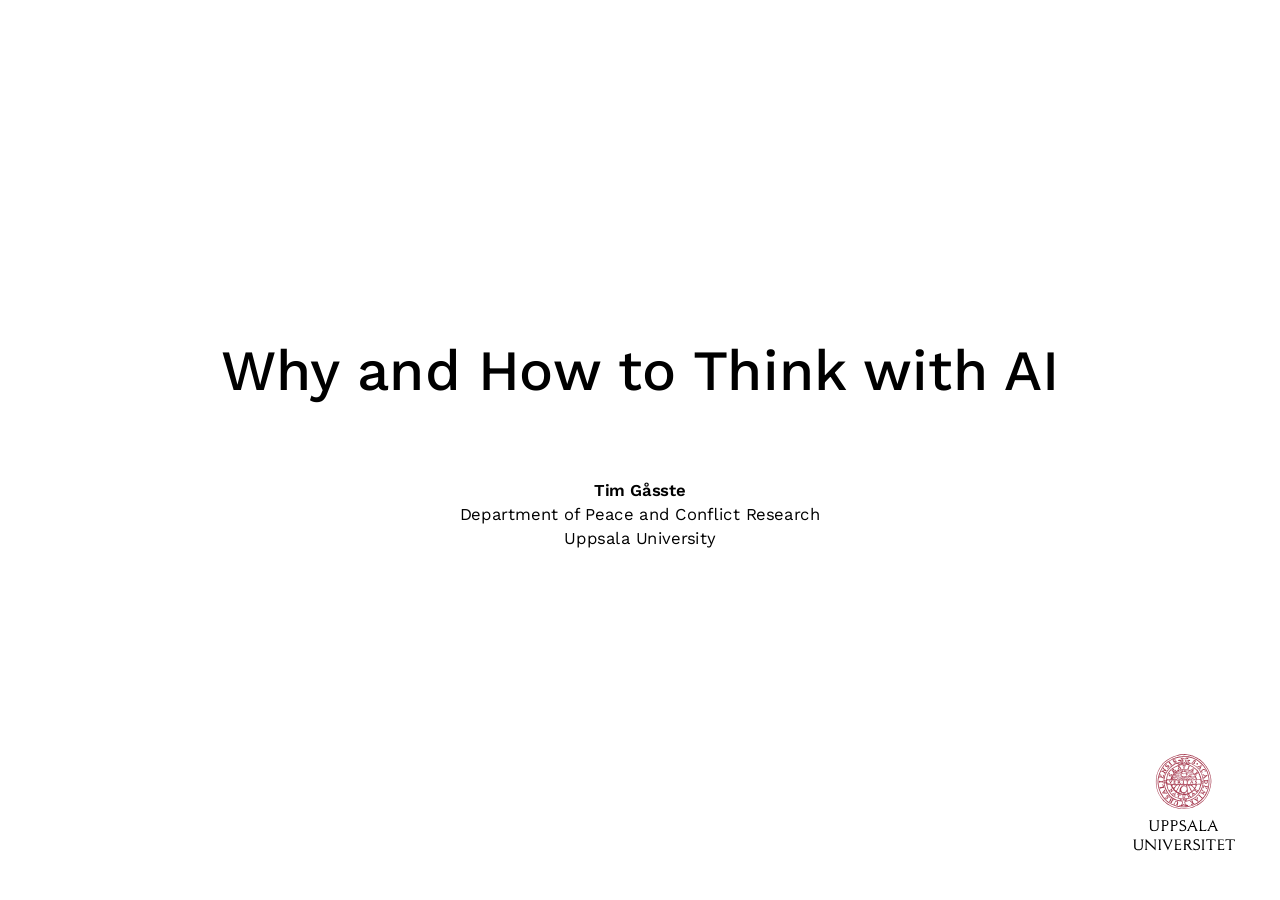
==== docs/slides/index.html @ 46a864f2 "Lecture page for Why and How to Think with AI Prompts with copy buttons, ai-lab starter folder, slid" ====
<!DOCTYPE html>
<html lang="en"><head>
<script>/*!
 * clipboard.js v2.0.11
 * https://clipboardjs.com/
 *
 * Licensed MIT © Zeno Rocha
 */
!function(t,e){"object"==typeof exports&&"object"==typeof module?module.exports=e():"function"==typeof define&&define.amd?define([],e):"object"==typeof exports?exports.ClipboardJS=e():t.ClipboardJS=e()}(this,function(){return n={686:function(t,e,n){"use strict";n.d(e,{default:function(){return b}});var e=n(279),i=n.n(e),e=n(370),u=n.n(e),e=n(817),r=n.n(e);function c(t){try{return document.execCommand(t)}catch(t){return}}var a=function(t){t=r()(t);return c("cut"),t};function o(t,e){var n,o,t=(n=t,o="rtl"===document.documentElement.getAttribute("dir"),(t=document.createElement("textarea")).style.fontSize="12pt",t.style.border="0",t.style.padding="0",t.style.margin="0",t.style.position="absolute",t.style[o?"right":"left"]="-9999px",o=window.pageYOffset||document.documentElement.scrollTop,t.style.top="".concat(o,"px"),t.setAttribute("readonly",""),t.value=n,t);return e.container.appendChild(t),e=r()(t),c("copy"),t.remove(),e}var f=function(t){var e=1<arguments.length&&void 0!==arguments[1]?arguments[1]:{container:document.body},n="";return"string"==typeof t?n=o(t,e):t instanceof HTMLInputElement&&!["text","search","url","tel","password"].includes(null==t?void 0:t.type)?n=o(t.value,e):(n=r()(t),c("copy")),n};function l(t){return(l="function"==typeof Symbol&&"symbol"==typeof Symbol.iterator?function(t){return typeof t}:function(t){return t&&"function"==typeof Symbol&&t.constructor===Symbol&&t!==Symbol.prototype?"symbol":typeof t})(t)}var s=function(){var t=0<arguments.length&&void 0!==arguments[0]?arguments[0]:{},e=t.action,n=void 0===e?"copy":e,o=t.container,e=t.target,t=t.text;if("copy"!==n&&"cut"!==n)throw new Error('Invalid "action" value, use either "copy" or "cut"');if(void 0!==e){if(!e||"object"!==l(e)||1!==e.nodeType)throw new Error('Invalid "target" value, use a valid Element');if("copy"===n&&e.hasAttribute("disabled"))throw new Error('Invalid "target" attribute. Please use "readonly" instead of "disabled" attribute');if("cut"===n&&(e.hasAttribute("readonly")||e.hasAttribute("disabled")))throw new Error('Invalid "target" attribute. You can\'t cut text from elements with "readonly" or "disabled" attributes')}return t?f(t,{container:o}):e?"cut"===n?a(e):f(e,{container:o}):void 0};function p(t){return(p="function"==typeof Symbol&&"symbol"==typeof Symbol.iterator?function(t){return typeof t}:function(t){return t&&"function"==typeof Symbol&&t.constructor===Symbol&&t!==Symbol.prototype?"symbol":typeof t})(t)}function d(t,e){for(var n=0;n<e.length;n++){var o=e[n];o.enumerable=o.enumerable||!1,o.configurable=!0,"value"in o&&(o.writable=!0),Object.defineProperty(t,o.key,o)}}function y(t,e){return(y=Object.setPrototypeOf||function(t,e){return t.__proto__=e,t})(t,e)}function h(n){var o=function(){if("undefined"==typeof Reflect||!Reflect.construct)return!1;if(Reflect.construct.sham)return!1;if("function"==typeof Proxy)return!0;try{return Date.prototype.toString.call(Reflect.construct(Date,[],function(){})),!0}catch(t){return!1}}();return function(){var t,e=v(n);return t=o?(t=v(this).constructor,Reflect.construct(e,arguments,t)):e.apply(this,arguments),e=this,!(t=t)||"object"!==p(t)&&"function"!=typeof t?function(t){if(void 0!==t)return t;throw new ReferenceError("this hasn't been initialised - super() hasn't been called")}(e):t}}function v(t){return(v=Object.setPrototypeOf?Object.getPrototypeOf:function(t){return t.__proto__||Object.getPrototypeOf(t)})(t)}function m(t,e){t="data-clipboard-".concat(t);if(e.hasAttribute(t))return e.getAttribute(t)}var b=function(){!function(t,e){if("function"!=typeof e&&null!==e)throw new TypeError("Super expression must either be null or a function");t.prototype=Object.create(e&&e.prototype,{constructor:{value:t,writable:!0,configurable:!0}}),e&&y(t,e)}(r,i());var t,e,n,o=h(r);function r(t,e){var n;return function(t){if(!(t instanceof r))throw new TypeError("Cannot call a class as a function")}(this),(n=o.call(this)).resolveOptions(e),n.listenClick(t),n}return t=r,n=[{key:"copy",value:function(t){var e=1<arguments.length&&void 0!==arguments[1]?arguments[1]:{container:document.body};return f(t,e)}},{key:"cut",value:function(t){return a(t)}},{key:"isSupported",value:function(){var t=0<arguments.length&&void 0!==arguments[0]?arguments[0]:["copy","cut"],t="string"==typeof t?[t]:t,e=!!document.queryCommandSupported;return t.forEach(function(t){e=e&&!!document.queryCommandSupported(t)}),e}}],(e=[{key:"resolveOptions",value:function(){var t=0<arguments.length&&void 0!==arguments[0]?arguments[0]:{};this.action="function"==typeof t.action?t.action:this.defaultAction,this.target="function"==typeof t.target?t.target:this.defaultTarget,this.text="function"==typeof t.text?t.text:this.defaultText,this.container="object"===p(t.container)?t.container:document.body}},{key:"listenClick",value:function(t){var e=this;this.listener=u()(t,"click",function(t){return e.onClick(t)})}},{key:"onClick",value:function(t){var e=t.delegateTarget||t.currentTarget,n=this.action(e)||"copy",t=s({action:n,container:this.container,target:this.target(e),text:this.text(e)});this.emit(t?"success":"error",{action:n,text:t,trigger:e,clearSelection:function(){e&&e.focus(),window.getSelection().removeAllRanges()}})}},{key:"defaultAction",value:function(t){return m("action",t)}},{key:"defaultTarget",value:function(t){t=m("target",t);if(t)return document.querySelector(t)}},{key:"defaultText",value:function(t){return m("text",t)}},{key:"destroy",value:function(){this.listener.destroy()}}])&&d(t.prototype,e),n&&d(t,n),r}()},828:function(t){var e;"undefined"==typeof Element||Element.prototype.matches||((e=Element.prototype).matches=e.matchesSelector||e.mozMatchesSelector||e.msMatchesSelector||e.oMatchesSelector||e.webkitMatchesSelector),t.exports=function(t,e){for(;t&&9!==t.nodeType;){if("function"==typeof t.matches&&t.matches(e))return t;t=t.parentNode}}},438:function(t,e,n){var u=n(828);function i(t,e,n,o,r){var i=function(e,n,t,o){return function(t){t.delegateTarget=u(t.target,n),t.delegateTarget&&o.call(e,t)}}.apply(this,arguments);return t.addEventListener(n,i,r),{destroy:function(){t.removeEventListener(n,i,r)}}}t.exports=function(t,e,n,o,r){return"function"==typeof t.addEventListener?i.apply(null,arguments):"function"==typeof n?i.bind(null,document).apply(null,arguments):("string"==typeof t&&(t=document.querySelectorAll(t)),Array.prototype.map.call(t,function(t){return i(t,e,n,o,r)}))}},879:function(t,n){n.node=function(t){return void 0!==t&&t instanceof HTMLElement&&1===t.nodeType},n.nodeList=function(t){var e=Object.prototype.toString.call(t);return void 0!==t&&("[object NodeList]"===e||"[object HTMLCollection]"===e)&&"length"in t&&(0===t.length||n.node(t[0]))},n.string=function(t){return"string"==typeof t||t instanceof String},n.fn=function(t){return"[object Function]"===Object.prototype.toString.call(t)}},370:function(t,e,n){var f=n(879),l=n(438);t.exports=function(t,e,n){if(!t&&!e&&!n)throw new Error("Missing required arguments");if(!f.string(e))throw new TypeError("Second argument must be a String");if(!f.fn(n))throw new TypeError("Third argument must be a Function");if(f.node(t))return c=e,a=n,(u=t).addEventListener(c,a),{destroy:function(){u.removeEventListener(c,a)}};if(f.nodeList(t))return o=t,r=e,i=n,Array.prototype.forEach.call(o,function(t){t.addEventListener(r,i)}),{destroy:function(){Array.prototype.forEach.call(o,function(t){t.removeEventListener(r,i)})}};if(f.string(t))return t=t,e=e,n=n,l(document.body,t,e,n);throw new TypeError("First argument must be a String, HTMLElement, HTMLCollection, or NodeList");var o,r,i,u,c,a}},817:function(t){t.exports=function(t){var e,n="SELECT"===t.nodeName?(t.focus(),t.value):"INPUT"===t.nodeName||"TEXTAREA"===t.nodeName?((e=t.hasAttribute("readonly"))||t.setAttribute("readonly",""),t.select(),t.setSelectionRange(0,t.value.length),e||t.removeAttribute("readonly"),t.value):(t.hasAttribute("contenteditable")&&t.focus(),n=window.getSelection(),(e=document.createRange()).selectNodeContents(t),n.removeAllRanges(),n.addRange(e),n.toString());return n}},279:function(t){function e(){}e.prototype={on:function(t,e,n){var o=this.e||(this.e={});return(o[t]||(o[t]=[])).push({fn:e,ctx:n}),this},once:function(t,e,n){var o=this;function r(){o.off(t,r),e.apply(n,arguments)}return r._=e,this.on(t,r,n)},emit:function(t){for(var e=[].slice.call(arguments,1),n=((this.e||(this.e={}))[t]||[]).slice(),o=0,r=n.length;o<r;o++)n[o].fn.apply(n[o].ctx,e);return this},off:function(t,e){var n=this.e||(this.e={}),o=n[t],r=[];if(o&&e)for(var i=0,u=o.length;i<u;i++)o[i].fn!==e&&o[i].fn._!==e&&r.push(o[i]);return r.length?n[t]=r:delete n[t],this}},t.exports=e,t.exports.TinyEmitter=e}},r={},o.n=function(t){var e=t&&t.__esModule?function(){return t.default}:function(){return t};return o.d(e,{a:e}),e},o.d=function(t,e){for(var n in e)o.o(e,n)&&!o.o(t,n)&&Object.defineProperty(t,n,{enumerable:!0,get:e[n]})},o.o=function(t,e){return Object.prototype.hasOwnProperty.call(t,e)},o(686).default;function o(t){if(r[t])return r[t].exports;var e=r[t]={exports:{}};return n[t](e,e.exports,o),e.exports}var n,r});</script>
<script>(function (root, factory) {
  if (typeof define === "function" && define.amd) {
    define([], function () {
      return factory(root);
    });
  } else if (typeof exports === "object") {
    module.exports = factory(root);
  } else {
    root.Tabby = factory(root);
  }
})(
  typeof global !== "undefined"
    ? global
    : typeof window !== "undefined"
    ? window
    : this,
  function (window) {
    "use strict";

    //
    // Variables
    //

    var defaults = {
      idPrefix: "tabby-toggle_",
      default: "[data-tabby-default]",
    };

    //
    // Methods
    //

    /**
     * Merge two or more objects together.
     * @param   {Object}   objects  The objects to merge together
     * @returns {Object}            Merged values of defaults and options
     */
    var extend = function () {
      var merged = {};
      Array.prototype.forEach.call(arguments, function (obj) {
        for (var key in obj) {
          if (!obj.hasOwnProperty(key)) return;
          merged[key] = obj[key];
        }
      });
      return merged;
    };

    /**
     * Emit a custom event
     * @param  {String} type    The event type
     * @param  {Node}   tab     The tab to attach the event to
     * @param  {Node}   details Details about the event
     */
    var emitEvent = function (tab, details) {
      // Create a new event
      var event;
      if (typeof window.CustomEvent === "function") {
        event = new CustomEvent("tabby", {
          bubbles: true,
          cancelable: true,
          detail: details,
        });
      } else {
        event = document.createEvent("CustomEvent");
        event.initCustomEvent("tabby", true, true, details);
      }

      // Dispatch the event
      tab.dispatchEvent(event);
    };

    var focusHandler = function (event) {
      toggle(event.target);
    };

    var getKeyboardFocusableElements = function (element) {
      return [
        ...element.querySelectorAll(
          'a[href], button, input, textarea, select, details,[tabindex]:not([tabindex="-1"])'
        ),
      ].filter(
        (el) => !el.hasAttribute("disabled") && !el.getAttribute("aria-hidden")
      );
    };

    /**
     * Remove roles and attributes from a tab and its content
     * @param  {Node}   tab      The tab
     * @param  {Node}   content  The tab content
     * @param  {Object} settings User settings and options
     */
    var destroyTab = function (tab, content, settings) {
      // Remove the generated ID
      if (tab.id.slice(0, settings.idPrefix.length) === settings.idPrefix) {
        tab.id = "";
      }

      // remove event listener
      tab.removeEventListener("focus", focusHandler, true);

      // Remove roles
      tab.removeAttribute("role");
      tab.removeAttribute("aria-controls");
      tab.removeAttribute("aria-selected");
      tab.removeAttribute("tabindex");
      tab.closest("li").removeAttribute("role");
      content.removeAttribute("role");
      content.removeAttribute("aria-labelledby");
      content.removeAttribute("hidden");
    };

    /**
     * Add the required roles and attributes to a tab and its content
     * @param  {Node}   tab      The tab
     * @param  {Node}   content  The tab content
     * @param  {Object} settings User settings and options
     */
    var setupTab = function (tab, content, settings) {
      // Give tab an ID if it doesn't already have one
      if (!tab.id) {
        tab.id = settings.idPrefix + content.id;
      }

      // Add roles
      tab.setAttribute("role", "tab");
      tab.setAttribute("aria-controls", content.id);
      tab.closest("li").setAttribute("role", "presentation");
      content.setAttribute("role", "tabpanel");
      content.setAttribute("aria-labelledby", tab.id);

      // Add selected state
      if (tab.matches(settings.default)) {
        tab.setAttribute("aria-selected", "true");
      } else {
        tab.setAttribute("aria-selected", "false");
        content.setAttribute("hidden", "hidden");
      }

      // add focus event listender
      tab.addEventListener("focus", focusHandler);
    };

    /**
     * Hide a tab and its content
     * @param  {Node} newTab The new tab that's replacing it
     */
    var hide = function (newTab) {
      // Variables
      var tabGroup = newTab.closest('[role="tablist"]');
      if (!tabGroup) return {};
      var tab = tabGroup.querySelector('[role="tab"][aria-selected="true"]');
      if (!tab) return {};
      var content = document.querySelector(tab.hash);

      // Hide the tab
      tab.setAttribute("aria-selected", "false");

      // Hide the content
      if (!content) return { previousTab: tab };
      content.setAttribute("hidden", "hidden");

      // Return the hidden tab and content
      return {
        previousTab: tab,
        previousContent: content,
      };
    };

    /**
     * Show a tab and its content
     * @param  {Node} tab      The tab
     * @param  {Node} content  The tab content
     */
    var show = function (tab, content) {
      tab.setAttribute("aria-selected", "true");
      content.removeAttribute("hidden");
      tab.focus();
    };

    /**
     * Toggle a new tab
     * @param  {Node} tab The tab to show
     */
    var toggle = function (tab) {
      // Make sure there's a tab to toggle and it's not already active
      if (!tab || tab.getAttribute("aria-selected") == "true") return;

      // Variables
      var content = document.querySelector(tab.hash);
      if (!content) return;

      // Hide active tab and content
      var details = hide(tab);

      // Show new tab and content
      show(tab, content);

      // Add event details
      details.tab = tab;
      details.content = content;

      // Emit a custom event
      emitEvent(tab, details);
    };

    /**
     * Get all of the tabs in a tablist
     * @param  {Node}   tab  A tab from the list
     * @return {Object}      The tabs and the index of the currently active one
     */
    var getTabsMap = function (tab) {
      var tabGroup = tab.closest('[role="tablist"]');
      var tabs = tabGroup ? tabGroup.querySelectorAll('[role="tab"]') : null;
      if (!tabs) return;
      return {
        tabs: tabs,
        index: Array.prototype.indexOf.call(tabs, tab),
      };
    };

    /**
     * Switch the active tab based on keyboard activity
     * @param  {Node} tab The currently active tab
     * @param  {Key}  key The key that was pressed
     */
    var switchTabs = function (tab, key) {
      // Get a map of tabs
      var map = getTabsMap(tab);
      if (!map) return;
      var length = map.tabs.length - 1;
      var index;

      // Go to previous tab
      if (["ArrowUp", "ArrowLeft", "Up", "Left"].indexOf(key) > -1) {
        index = map.index < 1 ? length : map.index - 1;
      }

      // Go to next tab
      else if (["ArrowDown", "ArrowRight", "Down", "Right"].indexOf(key) > -1) {
        index = map.index === length ? 0 : map.index + 1;
      }

      // Go to home
      else if (key === "Home") {
        index = 0;
      }

      // Go to end
      else if (key === "End") {
        index = length;
      }

      // Toggle the tab
      toggle(map.tabs[index]);
    };

    /**
     * Create the Constructor object
     */
    var Constructor = function (selector, options) {
      //
      // Variables
      //

      var publicAPIs = {};
      var settings, tabWrapper;

      //
      // Methods
      //

      publicAPIs.destroy = function () {
        // Get all tabs
        var tabs = tabWrapper.querySelectorAll("a");

        // Add roles to tabs
        Array.prototype.forEach.call(tabs, function (tab) {
          // Get the tab content
          var content = document.querySelector(tab.hash);
          if (!content) return;

          // Setup the tab
          destroyTab(tab, content, settings);
        });

        // Remove role from wrapper
        tabWrapper.removeAttribute("role");

        // Remove event listeners
        document.documentElement.removeEventListener(
          "click",
          clickHandler,
          true
        );
        tabWrapper.removeEventListener("keydown", keyHandler, true);

        // Reset variables
        settings = null;
        tabWrapper = null;
      };

      /**
       * Setup the DOM with the proper attributes
       */
      publicAPIs.setup = function () {
        // Variables
        tabWrapper = document.querySelector(selector);
        if (!tabWrapper) return;
        var tabs = tabWrapper.querySelectorAll("a");

        // Add role to wrapper
        tabWrapper.setAttribute("role", "tablist");

        // Add roles to tabs. provide dynanmic tab indexes if we are within reveal
        var contentTabindexes =
          window.document.body.classList.contains("reveal-viewport");
        var nextTabindex = 1;
        Array.prototype.forEach.call(tabs, function (tab) {
          if (contentTabindexes) {
            tab.setAttribute("tabindex", "" + nextTabindex++);
          } else {
            tab.setAttribute("tabindex", "0");
          }

          // Get the tab content
          var content = document.querySelector(tab.hash);
          if (!content) return;

          // set tab indexes for content
          if (contentTabindexes) {
            getKeyboardFocusableElements(content).forEach(function (el) {
              el.setAttribute("tabindex", "" + nextTabindex++);
            });
          }

          // Setup the tab
          setupTab(tab, content, settings);
        });
      };

      /**
       * Toggle a tab based on an ID
       * @param  {String|Node} id The tab to toggle
       */
      publicAPIs.toggle = function (id) {
        // Get the tab
        var tab = id;
        if (typeof id === "string") {
          tab = document.querySelector(
            selector + ' [role="tab"][href*="' + id + '"]'
          );
        }

        // Toggle the tab
        toggle(tab);
      };

      /**
       * Handle click events
       */
      var clickHandler = function (event) {
        // Only run on toggles
        var tab = event.target.closest(selector + ' [role="tab"]');
        if (!tab) return;

        // Prevent link behavior
        event.preventDefault();

        // Toggle the tab
        toggle(tab);
      };

      /**
       * Handle keydown events
       */
      var keyHandler = function (event) {
        // Only run if a tab is in focus
        var tab = document.activeElement;
        if (!tab.matches(selector + ' [role="tab"]')) return;

        // Only run for specific keys
        if (["Home", "End"].indexOf(event.key) < 0) return;

        // Switch tabs
        switchTabs(tab, event.key);
      };

      /**
       * Initialize the instance
       */
      var init = function () {
        // Merge user options with defaults
        settings = extend(defaults, options || {});

        // Setup the DOM
        publicAPIs.setup();

        // Add event listeners
        document.documentElement.addEventListener("click", clickHandler, true);
        tabWrapper.addEventListener("keydown", keyHandler, true);
      };

      //
      // Initialize and return the Public APIs
      //

      init();
      return publicAPIs;
    };

    //
    // Return the Constructor
    //

    return Constructor;
  }
);
</script>
<script>/**
 * @popperjs/core v2.11.7 - MIT License
 */

!function(e,t){"object"==typeof exports&&"undefined"!=typeof module?t(exports):"function"==typeof define&&define.amd?define(["exports"],t):t((e="undefined"!=typeof globalThis?globalThis:e||self).Popper={})}(this,(function(e){"use strict";function t(e){if(null==e)return window;if("[object Window]"!==e.toString()){var t=e.ownerDocument;return t&&t.defaultView||window}return e}function n(e){return e instanceof t(e).Element||e instanceof Element}function r(e){return e instanceof t(e).HTMLElement||e instanceof HTMLElement}function o(e){return"undefined"!=typeof ShadowRoot&&(e instanceof t(e).ShadowRoot||e instanceof ShadowRoot)}var i=Math.max,a=Math.min,s=Math.round;function f(){var e=navigator.userAgentData;return null!=e&&e.brands&&Array.isArray(e.brands)?e.brands.map((function(e){return e.brand+"/"+e.version})).join(" "):navigator.userAgent}function c(){return!/^((?!chrome|android).)*safari/i.test(f())}function p(e,o,i){void 0===o&&(o=!1),void 0===i&&(i=!1);var a=e.getBoundingClientRect(),f=1,p=1;o&&r(e)&&(f=e.offsetWidth>0&&s(a.width)/e.offsetWidth||1,p=e.offsetHeight>0&&s(a.height)/e.offsetHeight||1);var u=(n(e)?t(e):window).visualViewport,l=!c()&&i,d=(a.left+(l&&u?u.offsetLeft:0))/f,h=(a.top+(l&&u?u.offsetTop:0))/p,m=a.width/f,v=a.height/p;return{width:m,height:v,top:h,right:d+m,bottom:h+v,left:d,x:d,y:h}}function u(e){var n=t(e);return{scrollLeft:n.pageXOffset,scrollTop:n.pageYOffset}}function l(e){return e?(e.nodeName||"").toLowerCase():null}function d(e){return((n(e)?e.ownerDocument:e.document)||window.document).documentElement}function h(e){return p(d(e)).left+u(e).scrollLeft}function m(e){return t(e).getComputedStyle(e)}function v(e){var t=m(e),n=t.overflow,r=t.overflowX,o=t.overflowY;return/auto|scroll|overlay|hidden/.test(n+o+r)}function y(e,n,o){void 0===o&&(o=!1);var i,a,f=r(n),c=r(n)&&function(e){var t=e.getBoundingClientRect(),n=s(t.width)/e.offsetWidth||1,r=s(t.height)/e.offsetHeight||1;return 1!==n||1!==r}(n),m=d(n),y=p(e,c,o),g={scrollLeft:0,scrollTop:0},b={x:0,y:0};return(f||!f&&!o)&&(("body"!==l(n)||v(m))&&(g=(i=n)!==t(i)&&r(i)?{scrollLeft:(a=i).scrollLeft,scrollTop:a.scrollTop}:u(i)),r(n)?((b=p(n,!0)).x+=n.clientLeft,b.y+=n.clientTop):m&&(b.x=h(m))),{x:y.left+g.scrollLeft-b.x,y:y.top+g.scrollTop-b.y,width:y.width,height:y.height}}function g(e){var t=p(e),n=e.offsetWidth,r=e.offsetHeight;return Math.abs(t.width-n)<=1&&(n=t.width),Math.abs(t.height-r)<=1&&(r=t.height),{x:e.offsetLeft,y:e.offsetTop,width:n,height:r}}function b(e){return"html"===l(e)?e:e.assignedSlot||e.parentNode||(o(e)?e.host:null)||d(e)}function x(e){return["html","body","#document"].indexOf(l(e))>=0?e.ownerDocument.body:r(e)&&v(e)?e:x(b(e))}function w(e,n){var r;void 0===n&&(n=[]);var o=x(e),i=o===(null==(r=e.ownerDocument)?void 0:r.body),a=t(o),s=i?[a].concat(a.visualViewport||[],v(o)?o:[]):o,f=n.concat(s);return i?f:f.concat(w(b(s)))}function O(e){return["table","td","th"].indexOf(l(e))>=0}function j(e){return r(e)&&"fixed"!==m(e).position?e.offsetParent:null}function E(e){for(var n=t(e),i=j(e);i&&O(i)&&"static"===m(i).position;)i=j(i);return i&&("html"===l(i)||"body"===l(i)&&"static"===m(i).position)?n:i||function(e){var t=/firefox/i.test(f());if(/Trident/i.test(f())&&r(e)&&"fixed"===m(e).position)return null;var n=b(e);for(o(n)&&(n=n.host);r(n)&&["html","body"].indexOf(l(n))<0;){var i=m(n);if("none"!==i.transform||"none"!==i.perspective||"paint"===i.contain||-1!==["transform","perspective"].indexOf(i.willChange)||t&&"filter"===i.willChange||t&&i.filter&&"none"!==i.filter)return n;n=n.parentNode}return null}(e)||n}var D="top",A="bottom",L="right",P="left",M="auto",k=[D,A,L,P],W="start",B="end",H="viewport",T="popper",R=k.reduce((function(e,t){return e.concat([t+"-"+W,t+"-"+B])}),[]),S=[].concat(k,[M]).reduce((function(e,t){return e.concat([t,t+"-"+W,t+"-"+B])}),[]),V=["beforeRead","read","afterRead","beforeMain","main","afterMain","beforeWrite","write","afterWrite"];function q(e){var t=new Map,n=new Set,r=[];function o(e){n.add(e.name),[].concat(e.requires||[],e.requiresIfExists||[]).forEach((function(e){if(!n.has(e)){var r=t.get(e);r&&o(r)}})),r.push(e)}return e.forEach((function(e){t.set(e.name,e)})),e.forEach((function(e){n.has(e.name)||o(e)})),r}function C(e){return e.split("-")[0]}function N(e,t){var n=t.getRootNode&&t.getRootNode();if(e.contains(t))return!0;if(n&&o(n)){var r=t;do{if(r&&e.isSameNode(r))return!0;r=r.parentNode||r.host}while(r)}return!1}function I(e){return Object.assign({},e,{left:e.x,top:e.y,right:e.x+e.width,bottom:e.y+e.height})}function _(e,r,o){return r===H?I(function(e,n){var r=t(e),o=d(e),i=r.visualViewport,a=o.clientWidth,s=o.clientHeight,f=0,p=0;if(i){a=i.width,s=i.height;var u=c();(u||!u&&"fixed"===n)&&(f=i.offsetLeft,p=i.offsetTop)}return{width:a,height:s,x:f+h(e),y:p}}(e,o)):n(r)?function(e,t){var n=p(e,!1,"fixed"===t);return n.top=n.top+e.clientTop,n.left=n.left+e.clientLeft,n.bottom=n.top+e.clientHeight,n.right=n.left+e.clientWidth,n.width=e.clientWidth,n.height=e.clientHeight,n.x=n.left,n.y=n.top,n}(r,o):I(function(e){var t,n=d(e),r=u(e),o=null==(t=e.ownerDocument)?void 0:t.body,a=i(n.scrollWidth,n.clientWidth,o?o.scrollWidth:0,o?o.clientWidth:0),s=i(n.scrollHeight,n.clientHeight,o?o.scrollHeight:0,o?o.clientHeight:0),f=-r.scrollLeft+h(e),c=-r.scrollTop;return"rtl"===m(o||n).direction&&(f+=i(n.clientWidth,o?o.clientWidth:0)-a),{width:a,height:s,x:f,y:c}}(d(e)))}function F(e,t,o,s){var f="clippingParents"===t?function(e){var t=w(b(e)),o=["absolute","fixed"].indexOf(m(e).position)>=0&&r(e)?E(e):e;return n(o)?t.filter((function(e){return n(e)&&N(e,o)&&"body"!==l(e)})):[]}(e):[].concat(t),c=[].concat(f,[o]),p=c[0],u=c.reduce((function(t,n){var r=_(e,n,s);return t.top=i(r.top,t.top),t.right=a(r.right,t.right),t.bottom=a(r.bottom,t.bottom),t.left=i(r.left,t.left),t}),_(e,p,s));return u.width=u.right-u.left,u.height=u.bottom-u.top,u.x=u.left,u.y=u.top,u}function U(e){return e.split("-")[1]}function z(e){return["top","bottom"].indexOf(e)>=0?"x":"y"}function X(e){var t,n=e.reference,r=e.element,o=e.placement,i=o?C(o):null,a=o?U(o):null,s=n.x+n.width/2-r.width/2,f=n.y+n.height/2-r.height/2;switch(i){case D:t={x:s,y:n.y-r.height};break;case A:t={x:s,y:n.y+n.height};break;case L:t={x:n.x+n.width,y:f};break;case P:t={x:n.x-r.width,y:f};break;default:t={x:n.x,y:n.y}}var c=i?z(i):null;if(null!=c){var p="y"===c?"height":"width";switch(a){case W:t[c]=t[c]-(n[p]/2-r[p]/2);break;case B:t[c]=t[c]+(n[p]/2-r[p]/2)}}return t}function Y(e){return Object.assign({},{top:0,right:0,bottom:0,left:0},e)}function G(e,t){return t.reduce((function(t,n){return t[n]=e,t}),{})}function J(e,t){void 0===t&&(t={});var r=t,o=r.placement,i=void 0===o?e.placement:o,a=r.strategy,s=void 0===a?e.strategy:a,f=r.boundary,c=void 0===f?"clippingParents":f,u=r.rootBoundary,l=void 0===u?H:u,h=r.elementContext,m=void 0===h?T:h,v=r.altBoundary,y=void 0!==v&&v,g=r.padding,b=void 0===g?0:g,x=Y("number"!=typeof b?b:G(b,k)),w=m===T?"reference":T,O=e.rects.popper,j=e.elements[y?w:m],E=F(n(j)?j:j.contextElement||d(e.elements.popper),c,l,s),P=p(e.elements.reference),M=X({reference:P,element:O,strategy:"absolute",placement:i}),W=I(Object.assign({},O,M)),B=m===T?W:P,R={top:E.top-B.top+x.top,bottom:B.bottom-E.bottom+x.bottom,left:E.left-B.left+x.left,right:B.right-E.right+x.right},S=e.modifiersData.offset;if(m===T&&S){var V=S[i];Object.keys(R).forEach((function(e){var t=[L,A].indexOf(e)>=0?1:-1,n=[D,A].indexOf(e)>=0?"y":"x";R[e]+=V[n]*t}))}return R}var K={placement:"bottom",modifiers:[],strategy:"absolute"};function Q(){for(var e=arguments.length,t=new Array(e),n=0;n<e;n++)t[n]=arguments[n];return!t.some((function(e){return!(e&&"function"==typeof e.getBoundingClientRect)}))}function Z(e){void 0===e&&(e={});var t=e,r=t.defaultModifiers,o=void 0===r?[]:r,i=t.defaultOptions,a=void 0===i?K:i;return function(e,t,r){void 0===r&&(r=a);var i,s,f={placement:"bottom",orderedModifiers:[],options:Object.assign({},K,a),modifiersData:{},elements:{reference:e,popper:t},attributes:{},styles:{}},c=[],p=!1,u={state:f,setOptions:function(r){var i="function"==typeof r?r(f.options):r;l(),f.options=Object.assign({},a,f.options,i),f.scrollParents={reference:n(e)?w(e):e.contextElement?w(e.contextElement):[],popper:w(t)};var s,p,d=function(e){var t=q(e);return V.reduce((function(e,n){return e.concat(t.filter((function(e){return e.phase===n})))}),[])}((s=[].concat(o,f.options.modifiers),p=s.reduce((function(e,t){var n=e[t.name];return e[t.name]=n?Object.assign({},n,t,{options:Object.assign({},n.options,t.options),data:Object.assign({},n.data,t.data)}):t,e}),{}),Object.keys(p).map((function(e){return p[e]}))));return f.orderedModifiers=d.filter((function(e){return e.enabled})),f.orderedModifiers.forEach((function(e){var t=e.name,n=e.options,r=void 0===n?{}:n,o=e.effect;if("function"==typeof o){var i=o({state:f,name:t,instance:u,options:r}),a=function(){};c.push(i||a)}})),u.update()},forceUpdate:function(){if(!p){var e=f.elements,t=e.reference,n=e.popper;if(Q(t,n)){f.rects={reference:y(t,E(n),"fixed"===f.options.strategy),popper:g(n)},f.reset=!1,f.placement=f.options.placement,f.orderedModifiers.forEach((function(e){return f.modifiersData[e.name]=Object.assign({},e.data)}));for(var r=0;r<f.orderedModifiers.length;r++)if(!0!==f.reset){var o=f.orderedModifiers[r],i=o.fn,a=o.options,s=void 0===a?{}:a,c=o.name;"function"==typeof i&&(f=i({state:f,options:s,name:c,instance:u})||f)}else f.reset=!1,r=-1}}},update:(i=function(){return new Promise((function(e){u.forceUpdate(),e(f)}))},function(){return s||(s=new Promise((function(e){Promise.resolve().then((function(){s=void 0,e(i())}))}))),s}),destroy:function(){l(),p=!0}};if(!Q(e,t))return u;function l(){c.forEach((function(e){return e()})),c=[]}return u.setOptions(r).then((function(e){!p&&r.onFirstUpdate&&r.onFirstUpdate(e)})),u}}var $={passive:!0};var ee={name:"eventListeners",enabled:!0,phase:"write",fn:function(){},effect:function(e){var n=e.state,r=e.instance,o=e.options,i=o.scroll,a=void 0===i||i,s=o.resize,f=void 0===s||s,c=t(n.elements.popper),p=[].concat(n.scrollParents.reference,n.scrollParents.popper);return a&&p.forEach((function(e){e.addEventListener("scroll",r.update,$)})),f&&c.addEventListener("resize",r.update,$),function(){a&&p.forEach((function(e){e.removeEventListener("scroll",r.update,$)})),f&&c.removeEventListener("resize",r.update,$)}},data:{}};var te={name:"popperOffsets",enabled:!0,phase:"read",fn:function(e){var t=e.state,n=e.name;t.modifiersData[n]=X({reference:t.rects.reference,element:t.rects.popper,strategy:"absolute",placement:t.placement})},data:{}},ne={top:"auto",right:"auto",bottom:"auto",left:"auto"};function re(e){var n,r=e.popper,o=e.popperRect,i=e.placement,a=e.variation,f=e.offsets,c=e.position,p=e.gpuAcceleration,u=e.adaptive,l=e.roundOffsets,h=e.isFixed,v=f.x,y=void 0===v?0:v,g=f.y,b=void 0===g?0:g,x="function"==typeof l?l({x:y,y:b}):{x:y,y:b};y=x.x,b=x.y;var w=f.hasOwnProperty("x"),O=f.hasOwnProperty("y"),j=P,M=D,k=window;if(u){var W=E(r),H="clientHeight",T="clientWidth";if(W===t(r)&&"static"!==m(W=d(r)).position&&"absolute"===c&&(H="scrollHeight",T="scrollWidth"),W=W,i===D||(i===P||i===L)&&a===B)M=A,b-=(h&&W===k&&k.visualViewport?k.visualViewport.height:W[H])-o.height,b*=p?1:-1;if(i===P||(i===D||i===A)&&a===B)j=L,y-=(h&&W===k&&k.visualViewport?k.visualViewport.width:W[T])-o.width,y*=p?1:-1}var R,S=Object.assign({position:c},u&&ne),V=!0===l?function(e,t){var n=e.x,r=e.y,o=t.devicePixelRatio||1;return{x:s(n*o)/o||0,y:s(r*o)/o||0}}({x:y,y:b},t(r)):{x:y,y:b};return y=V.x,b=V.y,p?Object.assign({},S,((R={})[M]=O?"0":"",R[j]=w?"0":"",R.transform=(k.devicePixelRatio||1)<=1?"translate("+y+"px, "+b+"px)":"translate3d("+y+"px, "+b+"px, 0)",R)):Object.assign({},S,((n={})[M]=O?b+"px":"",n[j]=w?y+"px":"",n.transform="",n))}var oe={name:"computeStyles",enabled:!0,phase:"beforeWrite",fn:function(e){var t=e.state,n=e.options,r=n.gpuAcceleration,o=void 0===r||r,i=n.adaptive,a=void 0===i||i,s=n.roundOffsets,f=void 0===s||s,c={placement:C(t.placement),variation:U(t.placement),popper:t.elements.popper,popperRect:t.rects.popper,gpuAcceleration:o,isFixed:"fixed"===t.options.strategy};null!=t.modifiersData.popperOffsets&&(t.styles.popper=Object.assign({},t.styles.popper,re(Object.assign({},c,{offsets:t.modifiersData.popperOffsets,position:t.options.strategy,adaptive:a,roundOffsets:f})))),null!=t.modifiersData.arrow&&(t.styles.arrow=Object.assign({},t.styles.arrow,re(Object.assign({},c,{offsets:t.modifiersData.arrow,position:"absolute",adaptive:!1,roundOffsets:f})))),t.attributes.popper=Object.assign({},t.attributes.popper,{"data-popper-placement":t.placement})},data:{}};var ie={name:"applyStyles",enabled:!0,phase:"write",fn:function(e){var t=e.state;Object.keys(t.elements).forEach((function(e){var n=t.styles[e]||{},o=t.attributes[e]||{},i=t.elements[e];r(i)&&l(i)&&(Object.assign(i.style,n),Object.keys(o).forEach((function(e){var t=o[e];!1===t?i.removeAttribute(e):i.setAttribute(e,!0===t?"":t)})))}))},effect:function(e){var t=e.state,n={popper:{position:t.options.strategy,left:"0",top:"0",margin:"0"},arrow:{position:"absolute"},reference:{}};return Object.assign(t.elements.popper.style,n.popper),t.styles=n,t.elements.arrow&&Object.assign(t.elements.arrow.style,n.arrow),function(){Object.keys(t.elements).forEach((function(e){var o=t.elements[e],i=t.attributes[e]||{},a=Object.keys(t.styles.hasOwnProperty(e)?t.styles[e]:n[e]).reduce((function(e,t){return e[t]="",e}),{});r(o)&&l(o)&&(Object.assign(o.style,a),Object.keys(i).forEach((function(e){o.removeAttribute(e)})))}))}},requires:["computeStyles"]};var ae={name:"offset",enabled:!0,phase:"main",requires:["popperOffsets"],fn:function(e){var t=e.state,n=e.options,r=e.name,o=n.offset,i=void 0===o?[0,0]:o,a=S.reduce((function(e,n){return e[n]=function(e,t,n){var r=C(e),o=[P,D].indexOf(r)>=0?-1:1,i="function"==typeof n?n(Object.assign({},t,{placement:e})):n,a=i[0],s=i[1];return a=a||0,s=(s||0)*o,[P,L].indexOf(r)>=0?{x:s,y:a}:{x:a,y:s}}(n,t.rects,i),e}),{}),s=a[t.placement],f=s.x,c=s.y;null!=t.modifiersData.popperOffsets&&(t.modifiersData.popperOffsets.x+=f,t.modifiersData.popperOffsets.y+=c),t.modifiersData[r]=a}},se={left:"right",right:"left",bottom:"top",top:"bottom"};function fe(e){return e.replace(/left|right|bottom|top/g,(function(e){return se[e]}))}var ce={start:"end",end:"start"};function pe(e){return e.replace(/start|end/g,(function(e){return ce[e]}))}function ue(e,t){void 0===t&&(t={});var n=t,r=n.placement,o=n.boundary,i=n.rootBoundary,a=n.padding,s=n.flipVariations,f=n.allowedAutoPlacements,c=void 0===f?S:f,p=U(r),u=p?s?R:R.filter((function(e){return U(e)===p})):k,l=u.filter((function(e){return c.indexOf(e)>=0}));0===l.length&&(l=u);var d=l.reduce((function(t,n){return t[n]=J(e,{placement:n,boundary:o,rootBoundary:i,padding:a})[C(n)],t}),{});return Object.keys(d).sort((function(e,t){return d[e]-d[t]}))}var le={name:"flip",enabled:!0,phase:"main",fn:function(e){var t=e.state,n=e.options,r=e.name;if(!t.modifiersData[r]._skip){for(var o=n.mainAxis,i=void 0===o||o,a=n.altAxis,s=void 0===a||a,f=n.fallbackPlacements,c=n.padding,p=n.boundary,u=n.rootBoundary,l=n.altBoundary,d=n.flipVariations,h=void 0===d||d,m=n.allowedAutoPlacements,v=t.options.placement,y=C(v),g=f||(y===v||!h?[fe(v)]:function(e){if(C(e)===M)return[];var t=fe(e);return[pe(e),t,pe(t)]}(v)),b=[v].concat(g).reduce((function(e,n){return e.concat(C(n)===M?ue(t,{placement:n,boundary:p,rootBoundary:u,padding:c,flipVariations:h,allowedAutoPlacements:m}):n)}),[]),x=t.rects.reference,w=t.rects.popper,O=new Map,j=!0,E=b[0],k=0;k<b.length;k++){var B=b[k],H=C(B),T=U(B)===W,R=[D,A].indexOf(H)>=0,S=R?"width":"height",V=J(t,{placement:B,boundary:p,rootBoundary:u,altBoundary:l,padding:c}),q=R?T?L:P:T?A:D;x[S]>w[S]&&(q=fe(q));var N=fe(q),I=[];if(i&&I.push(V[H]<=0),s&&I.push(V[q]<=0,V[N]<=0),I.every((function(e){return e}))){E=B,j=!1;break}O.set(B,I)}if(j)for(var _=function(e){var t=b.find((function(t){var n=O.get(t);if(n)return n.slice(0,e).every((function(e){return e}))}));if(t)return E=t,"break"},F=h?3:1;F>0;F--){if("break"===_(F))break}t.placement!==E&&(t.modifiersData[r]._skip=!0,t.placement=E,t.reset=!0)}},requiresIfExists:["offset"],data:{_skip:!1}};function de(e,t,n){return i(e,a(t,n))}var he={name:"preventOverflow",enabled:!0,phase:"main",fn:function(e){var t=e.state,n=e.options,r=e.name,o=n.mainAxis,s=void 0===o||o,f=n.altAxis,c=void 0!==f&&f,p=n.boundary,u=n.rootBoundary,l=n.altBoundary,d=n.padding,h=n.tether,m=void 0===h||h,v=n.tetherOffset,y=void 0===v?0:v,b=J(t,{boundary:p,rootBoundary:u,padding:d,altBoundary:l}),x=C(t.placement),w=U(t.placement),O=!w,j=z(x),M="x"===j?"y":"x",k=t.modifiersData.popperOffsets,B=t.rects.reference,H=t.rects.popper,T="function"==typeof y?y(Object.assign({},t.rects,{placement:t.placement})):y,R="number"==typeof T?{mainAxis:T,altAxis:T}:Object.assign({mainAxis:0,altAxis:0},T),S=t.modifiersData.offset?t.modifiersData.offset[t.placement]:null,V={x:0,y:0};if(k){if(s){var q,N="y"===j?D:P,I="y"===j?A:L,_="y"===j?"height":"width",F=k[j],X=F+b[N],Y=F-b[I],G=m?-H[_]/2:0,K=w===W?B[_]:H[_],Q=w===W?-H[_]:-B[_],Z=t.elements.arrow,$=m&&Z?g(Z):{width:0,height:0},ee=t.modifiersData["arrow#persistent"]?t.modifiersData["arrow#persistent"].padding:{top:0,right:0,bottom:0,left:0},te=ee[N],ne=ee[I],re=de(0,B[_],$[_]),oe=O?B[_]/2-G-re-te-R.mainAxis:K-re-te-R.mainAxis,ie=O?-B[_]/2+G+re+ne+R.mainAxis:Q+re+ne+R.mainAxis,ae=t.elements.arrow&&E(t.elements.arrow),se=ae?"y"===j?ae.clientTop||0:ae.clientLeft||0:0,fe=null!=(q=null==S?void 0:S[j])?q:0,ce=F+ie-fe,pe=de(m?a(X,F+oe-fe-se):X,F,m?i(Y,ce):Y);k[j]=pe,V[j]=pe-F}if(c){var ue,le="x"===j?D:P,he="x"===j?A:L,me=k[M],ve="y"===M?"height":"width",ye=me+b[le],ge=me-b[he],be=-1!==[D,P].indexOf(x),xe=null!=(ue=null==S?void 0:S[M])?ue:0,we=be?ye:me-B[ve]-H[ve]-xe+R.altAxis,Oe=be?me+B[ve]+H[ve]-xe-R.altAxis:ge,je=m&&be?function(e,t,n){var r=de(e,t,n);return r>n?n:r}(we,me,Oe):de(m?we:ye,me,m?Oe:ge);k[M]=je,V[M]=je-me}t.modifiersData[r]=V}},requiresIfExists:["offset"]};var me={name:"arrow",enabled:!0,phase:"main",fn:function(e){var t,n=e.state,r=e.name,o=e.options,i=n.elements.arrow,a=n.modifiersData.popperOffsets,s=C(n.placement),f=z(s),c=[P,L].indexOf(s)>=0?"height":"width";if(i&&a){var p=function(e,t){return Y("number"!=typeof(e="function"==typeof e?e(Object.assign({},t.rects,{placement:t.placement})):e)?e:G(e,k))}(o.padding,n),u=g(i),l="y"===f?D:P,d="y"===f?A:L,h=n.rects.reference[c]+n.rects.reference[f]-a[f]-n.rects.popper[c],m=a[f]-n.rects.reference[f],v=E(i),y=v?"y"===f?v.clientHeight||0:v.clientWidth||0:0,b=h/2-m/2,x=p[l],w=y-u[c]-p[d],O=y/2-u[c]/2+b,j=de(x,O,w),M=f;n.modifiersData[r]=((t={})[M]=j,t.centerOffset=j-O,t)}},effect:function(e){var t=e.state,n=e.options.element,r=void 0===n?"[data-popper-arrow]":n;null!=r&&("string"!=typeof r||(r=t.elements.popper.querySelector(r)))&&N(t.elements.popper,r)&&(t.elements.arrow=r)},requires:["popperOffsets"],requiresIfExists:["preventOverflow"]};function ve(e,t,n){return void 0===n&&(n={x:0,y:0}),{top:e.top-t.height-n.y,right:e.right-t.width+n.x,bottom:e.bottom-t.height+n.y,left:e.left-t.width-n.x}}function ye(e){return[D,L,A,P].some((function(t){return e[t]>=0}))}var ge={name:"hide",enabled:!0,phase:"main",requiresIfExists:["preventOverflow"],fn:function(e){var t=e.state,n=e.name,r=t.rects.reference,o=t.rects.popper,i=t.modifiersData.preventOverflow,a=J(t,{elementContext:"reference"}),s=J(t,{altBoundary:!0}),f=ve(a,r),c=ve(s,o,i),p=ye(f),u=ye(c);t.modifiersData[n]={referenceClippingOffsets:f,popperEscapeOffsets:c,isReferenceHidden:p,hasPopperEscaped:u},t.attributes.popper=Object.assign({},t.attributes.popper,{"data-popper-reference-hidden":p,"data-popper-escaped":u})}},be=Z({defaultModifiers:[ee,te,oe,ie]}),xe=[ee,te,oe,ie,ae,le,he,me,ge],we=Z({defaultModifiers:xe});e.applyStyles=ie,e.arrow=me,e.computeStyles=oe,e.createPopper=we,e.createPopperLite=be,e.defaultModifiers=xe,e.detectOverflow=J,e.eventListeners=ee,e.flip=le,e.hide=ge,e.offset=ae,e.popperGenerator=Z,e.popperOffsets=te,e.preventOverflow=he,Object.defineProperty(e,"__esModule",{value:!0})}));

</script>
<script>!function(e,t){"object"==typeof exports&&"undefined"!=typeof module?module.exports=t(require("@popperjs/core")):"function"==typeof define&&define.amd?define(["@popperjs/core"],t):(e=e||self).tippy=t(e.Popper)}(this,(function(e){"use strict";var t={passive:!0,capture:!0},n=function(){return document.body};function r(e,t,n){if(Array.isArray(e)){var r=e[t];return null==r?Array.isArray(n)?n[t]:n:r}return e}function o(e,t){var n={}.toString.call(e);return 0===n.indexOf("[object")&&n.indexOf(t+"]")>-1}function i(e,t){return"function"==typeof e?e.apply(void 0,t):e}function a(e,t){return 0===t?e:function(r){clearTimeout(n),n=setTimeout((function(){e(r)}),t)};var n}function s(e,t){var n=Object.assign({},e);return t.forEach((function(e){delete n[e]})),n}function u(e){return[].concat(e)}function c(e,t){-1===e.indexOf(t)&&e.push(t)}function p(e){return e.split("-")[0]}function f(e){return[].slice.call(e)}function l(e){return Object.keys(e).reduce((function(t,n){return void 0!==e[n]&&(t[n]=e[n]),t}),{})}function d(){return document.createElement("div")}function v(e){return["Element","Fragment"].some((function(t){return o(e,t)}))}function m(e){return o(e,"MouseEvent")}function g(e){return!(!e||!e._tippy||e._tippy.reference!==e)}function h(e){return v(e)?[e]:function(e){return o(e,"NodeList")}(e)?f(e):Array.isArray(e)?e:f(document.querySelectorAll(e))}function b(e,t){e.forEach((function(e){e&&(e.style.transitionDuration=t+"ms")}))}function y(e,t){e.forEach((function(e){e&&e.setAttribute("data-state",t)}))}function w(e){var t,n=u(e)[0];return null!=n&&null!=(t=n.ownerDocument)&&t.body?n.ownerDocument:document}function E(e,t,n){var r=t+"EventListener";["transitionend","webkitTransitionEnd"].forEach((function(t){e[r](t,n)}))}function O(e,t){for(var n=t;n;){var r;if(e.contains(n))return!0;n=null==n.getRootNode||null==(r=n.getRootNode())?void 0:r.host}return!1}var x={isTouch:!1},C=0;function T(){x.isTouch||(x.isTouch=!0,window.performance&&document.addEventListener("mousemove",A))}function A(){var e=performance.now();e-C<20&&(x.isTouch=!1,document.removeEventListener("mousemove",A)),C=e}function L(){var e=document.activeElement;if(g(e)){var t=e._tippy;e.blur&&!t.state.isVisible&&e.blur()}}var D=!!("undefined"!=typeof window&&"undefined"!=typeof document)&&!!window.msCrypto,R=Object.assign({appendTo:n,aria:{content:"auto",expanded:"auto"},delay:0,duration:[300,250],getReferenceClientRect:null,hideOnClick:!0,ignoreAttributes:!1,interactive:!1,interactiveBorder:2,interactiveDebounce:0,moveTransition:"",offset:[0,10],onAfterUpdate:function(){},onBeforeUpdate:function(){},onCreate:function(){},onDestroy:function(){},onHidden:function(){},onHide:function(){},onMount:function(){},onShow:function(){},onShown:function(){},onTrigger:function(){},onUntrigger:function(){},onClickOutside:function(){},placement:"top",plugins:[],popperOptions:{},render:null,showOnCreate:!1,touch:!0,trigger:"mouseenter focus",triggerTarget:null},{animateFill:!1,followCursor:!1,inlinePositioning:!1,sticky:!1},{allowHTML:!1,animation:"fade",arrow:!0,content:"",inertia:!1,maxWidth:350,role:"tooltip",theme:"",zIndex:9999}),k=Object.keys(R);function P(e){var t=(e.plugins||[]).reduce((function(t,n){var r,o=n.name,i=n.defaultValue;o&&(t[o]=void 0!==e[o]?e[o]:null!=(r=R[o])?r:i);return t}),{});return Object.assign({},e,t)}function j(e,t){var n=Object.assign({},t,{content:i(t.content,[e])},t.ignoreAttributes?{}:function(e,t){return(t?Object.keys(P(Object.assign({},R,{plugins:t}))):k).reduce((function(t,n){var r=(e.getAttribute("data-tippy-"+n)||"").trim();if(!r)return t;if("content"===n)t[n]=r;else try{t[n]=JSON.parse(r)}catch(e){t[n]=r}return t}),{})}(e,t.plugins));return n.aria=Object.assign({},R.aria,n.aria),n.aria={expanded:"auto"===n.aria.expanded?t.interactive:n.aria.expanded,content:"auto"===n.aria.content?t.interactive?null:"describedby":n.aria.content},n}function M(e,t){e.innerHTML=t}function V(e){var t=d();return!0===e?t.className="tippy-arrow":(t.className="tippy-svg-arrow",v(e)?t.appendChild(e):M(t,e)),t}function I(e,t){v(t.content)?(M(e,""),e.appendChild(t.content)):"function"!=typeof t.content&&(t.allowHTML?M(e,t.content):e.textContent=t.content)}function S(e){var t=e.firstElementChild,n=f(t.children);return{box:t,content:n.find((function(e){return e.classList.contains("tippy-content")})),arrow:n.find((function(e){return e.classList.contains("tippy-arrow")||e.classList.contains("tippy-svg-arrow")})),backdrop:n.find((function(e){return e.classList.contains("tippy-backdrop")}))}}function N(e){var t=d(),n=d();n.className="tippy-box",n.setAttribute("data-state","hidden"),n.setAttribute("tabindex","-1");var r=d();function o(n,r){var o=S(t),i=o.box,a=o.content,s=o.arrow;r.theme?i.setAttribute("data-theme",r.theme):i.removeAttribute("data-theme"),"string"==typeof r.animation?i.setAttribute("data-animation",r.animation):i.removeAttribute("data-animation"),r.inertia?i.setAttribute("data-inertia",""):i.removeAttribute("data-inertia"),i.style.maxWidth="number"==typeof r.maxWidth?r.maxWidth+"px":r.maxWidth,r.role?i.setAttribute("role",r.role):i.removeAttribute("role"),n.content===r.content&&n.allowHTML===r.allowHTML||I(a,e.props),r.arrow?s?n.arrow!==r.arrow&&(i.removeChild(s),i.appendChild(V(r.arrow))):i.appendChild(V(r.arrow)):s&&i.removeChild(s)}return r.className="tippy-content",r.setAttribute("data-state","hidden"),I(r,e.props),t.appendChild(n),n.appendChild(r),o(e.props,e.props),{popper:t,onUpdate:o}}N.$$tippy=!0;var B=1,H=[],U=[];function _(o,s){var v,g,h,C,T,A,L,k,M=j(o,Object.assign({},R,P(l(s)))),V=!1,I=!1,N=!1,_=!1,F=[],W=a(we,M.interactiveDebounce),X=B++,Y=(k=M.plugins).filter((function(e,t){return k.indexOf(e)===t})),$={id:X,reference:o,popper:d(),popperInstance:null,props:M,state:{isEnabled:!0,isVisible:!1,isDestroyed:!1,isMounted:!1,isShown:!1},plugins:Y,clearDelayTimeouts:function(){clearTimeout(v),clearTimeout(g),cancelAnimationFrame(h)},setProps:function(e){if($.state.isDestroyed)return;ae("onBeforeUpdate",[$,e]),be();var t=$.props,n=j(o,Object.assign({},t,l(e),{ignoreAttributes:!0}));$.props=n,he(),t.interactiveDebounce!==n.interactiveDebounce&&(ce(),W=a(we,n.interactiveDebounce));t.triggerTarget&&!n.triggerTarget?u(t.triggerTarget).forEach((function(e){e.removeAttribute("aria-expanded")})):n.triggerTarget&&o.removeAttribute("aria-expanded");ue(),ie(),J&&J(t,n);$.popperInstance&&(Ce(),Ae().forEach((function(e){requestAnimationFrame(e._tippy.popperInstance.forceUpdate)})));ae("onAfterUpdate",[$,e])},setContent:function(e){$.setProps({content:e})},show:function(){var e=$.state.isVisible,t=$.state.isDestroyed,o=!$.state.isEnabled,a=x.isTouch&&!$.props.touch,s=r($.props.duration,0,R.duration);if(e||t||o||a)return;if(te().hasAttribute("disabled"))return;if(ae("onShow",[$],!1),!1===$.props.onShow($))return;$.state.isVisible=!0,ee()&&(z.style.visibility="visible");ie(),de(),$.state.isMounted||(z.style.transition="none");if(ee()){var u=re(),p=u.box,f=u.content;b([p,f],0)}A=function(){var e;if($.state.isVisible&&!_){if(_=!0,z.offsetHeight,z.style.transition=$.props.moveTransition,ee()&&$.props.animation){var t=re(),n=t.box,r=t.content;b([n,r],s),y([n,r],"visible")}se(),ue(),c(U,$),null==(e=$.popperInstance)||e.forceUpdate(),ae("onMount",[$]),$.props.animation&&ee()&&function(e,t){me(e,t)}(s,(function(){$.state.isShown=!0,ae("onShown",[$])}))}},function(){var e,t=$.props.appendTo,r=te();e=$.props.interactive&&t===n||"parent"===t?r.parentNode:i(t,[r]);e.contains(z)||e.appendChild(z);$.state.isMounted=!0,Ce()}()},hide:function(){var e=!$.state.isVisible,t=$.state.isDestroyed,n=!$.state.isEnabled,o=r($.props.duration,1,R.duration);if(e||t||n)return;if(ae("onHide",[$],!1),!1===$.props.onHide($))return;$.state.isVisible=!1,$.state.isShown=!1,_=!1,V=!1,ee()&&(z.style.visibility="hidden");if(ce(),ve(),ie(!0),ee()){var i=re(),a=i.box,s=i.content;$.props.animation&&(b([a,s],o),y([a,s],"hidden"))}se(),ue(),$.props.animation?ee()&&function(e,t){me(e,(function(){!$.state.isVisible&&z.parentNode&&z.parentNode.contains(z)&&t()}))}(o,$.unmount):$.unmount()},hideWithInteractivity:function(e){ne().addEventListener("mousemove",W),c(H,W),W(e)},enable:function(){$.state.isEnabled=!0},disable:function(){$.hide(),$.state.isEnabled=!1},unmount:function(){$.state.isVisible&&$.hide();if(!$.state.isMounted)return;Te(),Ae().forEach((function(e){e._tippy.unmount()})),z.parentNode&&z.parentNode.removeChild(z);U=U.filter((function(e){return e!==$})),$.state.isMounted=!1,ae("onHidden",[$])},destroy:function(){if($.state.isDestroyed)return;$.clearDelayTimeouts(),$.unmount(),be(),delete o._tippy,$.state.isDestroyed=!0,ae("onDestroy",[$])}};if(!M.render)return $;var q=M.render($),z=q.popper,J=q.onUpdate;z.setAttribute("data-tippy-root",""),z.id="tippy-"+$.id,$.popper=z,o._tippy=$,z._tippy=$;var G=Y.map((function(e){return e.fn($)})),K=o.hasAttribute("aria-expanded");return he(),ue(),ie(),ae("onCreate",[$]),M.showOnCreate&&Le(),z.addEventListener("mouseenter",(function(){$.props.interactive&&$.state.isVisible&&$.clearDelayTimeouts()})),z.addEventListener("mouseleave",(function(){$.props.interactive&&$.props.trigger.indexOf("mouseenter")>=0&&ne().addEventListener("mousemove",W)})),$;function Q(){var e=$.props.touch;return Array.isArray(e)?e:[e,0]}function Z(){return"hold"===Q()[0]}function ee(){var e;return!(null==(e=$.props.render)||!e.$$tippy)}function te(){return L||o}function ne(){var e=te().parentNode;return e?w(e):document}function re(){return S(z)}function oe(e){return $.state.isMounted&&!$.state.isVisible||x.isTouch||C&&"focus"===C.type?0:r($.props.delay,e?0:1,R.delay)}function ie(e){void 0===e&&(e=!1),z.style.pointerEvents=$.props.interactive&&!e?"":"none",z.style.zIndex=""+$.props.zIndex}function ae(e,t,n){var r;(void 0===n&&(n=!0),G.forEach((function(n){n[e]&&n[e].apply(n,t)})),n)&&(r=$.props)[e].apply(r,t)}function se(){var e=$.props.aria;if(e.content){var t="aria-"+e.content,n=z.id;u($.props.triggerTarget||o).forEach((function(e){var r=e.getAttribute(t);if($.state.isVisible)e.setAttribute(t,r?r+" "+n:n);else{var o=r&&r.replace(n,"").trim();o?e.setAttribute(t,o):e.removeAttribute(t)}}))}}function ue(){!K&&$.props.aria.expanded&&u($.props.triggerTarget||o).forEach((function(e){$.props.interactive?e.setAttribute("aria-expanded",$.state.isVisible&&e===te()?"true":"false"):e.removeAttribute("aria-expanded")}))}function ce(){ne().removeEventListener("mousemove",W),H=H.filter((function(e){return e!==W}))}function pe(e){if(!x.isTouch||!N&&"mousedown"!==e.type){var t=e.composedPath&&e.composedPath()[0]||e.target;if(!$.props.interactive||!O(z,t)){if(u($.props.triggerTarget||o).some((function(e){return O(e,t)}))){if(x.isTouch)return;if($.state.isVisible&&$.props.trigger.indexOf("click")>=0)return}else ae("onClickOutside",[$,e]);!0===$.props.hideOnClick&&($.clearDelayTimeouts(),$.hide(),I=!0,setTimeout((function(){I=!1})),$.state.isMounted||ve())}}}function fe(){N=!0}function le(){N=!1}function de(){var e=ne();e.addEventListener("mousedown",pe,!0),e.addEventListener("touchend",pe,t),e.addEventListener("touchstart",le,t),e.addEventListener("touchmove",fe,t)}function ve(){var e=ne();e.removeEventListener("mousedown",pe,!0),e.removeEventListener("touchend",pe,t),e.removeEventListener("touchstart",le,t),e.removeEventListener("touchmove",fe,t)}function me(e,t){var n=re().box;function r(e){e.target===n&&(E(n,"remove",r),t())}if(0===e)return t();E(n,"remove",T),E(n,"add",r),T=r}function ge(e,t,n){void 0===n&&(n=!1),u($.props.triggerTarget||o).forEach((function(r){r.addEventListener(e,t,n),F.push({node:r,eventType:e,handler:t,options:n})}))}function he(){var e;Z()&&(ge("touchstart",ye,{passive:!0}),ge("touchend",Ee,{passive:!0})),(e=$.props.trigger,e.split(/\s+/).filter(Boolean)).forEach((function(e){if("manual"!==e)switch(ge(e,ye),e){case"mouseenter":ge("mouseleave",Ee);break;case"focus":ge(D?"focusout":"blur",Oe);break;case"focusin":ge("focusout",Oe)}}))}function be(){F.forEach((function(e){var t=e.node,n=e.eventType,r=e.handler,o=e.options;t.removeEventListener(n,r,o)})),F=[]}function ye(e){var t,n=!1;if($.state.isEnabled&&!xe(e)&&!I){var r="focus"===(null==(t=C)?void 0:t.type);C=e,L=e.currentTarget,ue(),!$.state.isVisible&&m(e)&&H.forEach((function(t){return t(e)})),"click"===e.type&&($.props.trigger.indexOf("mouseenter")<0||V)&&!1!==$.props.hideOnClick&&$.state.isVisible?n=!0:Le(e),"click"===e.type&&(V=!n),n&&!r&&De(e)}}function we(e){var t=e.target,n=te().contains(t)||z.contains(t);"mousemove"===e.type&&n||function(e,t){var n=t.clientX,r=t.clientY;return e.every((function(e){var t=e.popperRect,o=e.popperState,i=e.props.interactiveBorder,a=p(o.placement),s=o.modifiersData.offset;if(!s)return!0;var u="bottom"===a?s.top.y:0,c="top"===a?s.bottom.y:0,f="right"===a?s.left.x:0,l="left"===a?s.right.x:0,d=t.top-r+u>i,v=r-t.bottom-c>i,m=t.left-n+f>i,g=n-t.right-l>i;return d||v||m||g}))}(Ae().concat(z).map((function(e){var t,n=null==(t=e._tippy.popperInstance)?void 0:t.state;return n?{popperRect:e.getBoundingClientRect(),popperState:n,props:M}:null})).filter(Boolean),e)&&(ce(),De(e))}function Ee(e){xe(e)||$.props.trigger.indexOf("click")>=0&&V||($.props.interactive?$.hideWithInteractivity(e):De(e))}function Oe(e){$.props.trigger.indexOf("focusin")<0&&e.target!==te()||$.props.interactive&&e.relatedTarget&&z.contains(e.relatedTarget)||De(e)}function xe(e){return!!x.isTouch&&Z()!==e.type.indexOf("touch")>=0}function Ce(){Te();var t=$.props,n=t.popperOptions,r=t.placement,i=t.offset,a=t.getReferenceClientRect,s=t.moveTransition,u=ee()?S(z).arrow:null,c=a?{getBoundingClientRect:a,contextElement:a.contextElement||te()}:o,p=[{name:"offset",options:{offset:i}},{name:"preventOverflow",options:{padding:{top:2,bottom:2,left:5,right:5}}},{name:"flip",options:{padding:5}},{name:"computeStyles",options:{adaptive:!s}},{name:"$$tippy",enabled:!0,phase:"beforeWrite",requires:["computeStyles"],fn:function(e){var t=e.state;if(ee()){var n=re().box;["placement","reference-hidden","escaped"].forEach((function(e){"placement"===e?n.setAttribute("data-placement",t.placement):t.attributes.popper["data-popper-"+e]?n.setAttribute("data-"+e,""):n.removeAttribute("data-"+e)})),t.attributes.popper={}}}}];ee()&&u&&p.push({name:"arrow",options:{element:u,padding:3}}),p.push.apply(p,(null==n?void 0:n.modifiers)||[]),$.popperInstance=e.createPopper(c,z,Object.assign({},n,{placement:r,onFirstUpdate:A,modifiers:p}))}function Te(){$.popperInstance&&($.popperInstance.destroy(),$.popperInstance=null)}function Ae(){return f(z.querySelectorAll("[data-tippy-root]"))}function Le(e){$.clearDelayTimeouts(),e&&ae("onTrigger",[$,e]),de();var t=oe(!0),n=Q(),r=n[0],o=n[1];x.isTouch&&"hold"===r&&o&&(t=o),t?v=setTimeout((function(){$.show()}),t):$.show()}function De(e){if($.clearDelayTimeouts(),ae("onUntrigger",[$,e]),$.state.isVisible){if(!($.props.trigger.indexOf("mouseenter")>=0&&$.props.trigger.indexOf("click")>=0&&["mouseleave","mousemove"].indexOf(e.type)>=0&&V)){var t=oe(!1);t?g=setTimeout((function(){$.state.isVisible&&$.hide()}),t):h=requestAnimationFrame((function(){$.hide()}))}}else ve()}}function F(e,n){void 0===n&&(n={});var r=R.plugins.concat(n.plugins||[]);document.addEventListener("touchstart",T,t),window.addEventListener("blur",L);var o=Object.assign({},n,{plugins:r}),i=h(e).reduce((function(e,t){var n=t&&_(t,o);return n&&e.push(n),e}),[]);return v(e)?i[0]:i}F.defaultProps=R,F.setDefaultProps=function(e){Object.keys(e).forEach((function(t){R[t]=e[t]}))},F.currentInput=x;var W=Object.assign({},e.applyStyles,{effect:function(e){var t=e.state,n={popper:{position:t.options.strategy,left:"0",top:"0",margin:"0"},arrow:{position:"absolute"},reference:{}};Object.assign(t.elements.popper.style,n.popper),t.styles=n,t.elements.arrow&&Object.assign(t.elements.arrow.style,n.arrow)}}),X={mouseover:"mouseenter",focusin:"focus",click:"click"};var Y={name:"animateFill",defaultValue:!1,fn:function(e){var t;if(null==(t=e.props.render)||!t.$$tippy)return{};var n=S(e.popper),r=n.box,o=n.content,i=e.props.animateFill?function(){var e=d();return e.className="tippy-backdrop",y([e],"hidden"),e}():null;return{onCreate:function(){i&&(r.insertBefore(i,r.firstElementChild),r.setAttribute("data-animatefill",""),r.style.overflow="hidden",e.setProps({arrow:!1,animation:"shift-away"}))},onMount:function(){if(i){var e=r.style.transitionDuration,t=Number(e.replace("ms",""));o.style.transitionDelay=Math.round(t/10)+"ms",i.style.transitionDuration=e,y([i],"visible")}},onShow:function(){i&&(i.style.transitionDuration="0ms")},onHide:function(){i&&y([i],"hidden")}}}};var $={clientX:0,clientY:0},q=[];function z(e){var t=e.clientX,n=e.clientY;$={clientX:t,clientY:n}}var J={name:"followCursor",defaultValue:!1,fn:function(e){var t=e.reference,n=w(e.props.triggerTarget||t),r=!1,o=!1,i=!0,a=e.props;function s(){return"initial"===e.props.followCursor&&e.state.isVisible}function u(){n.addEventListener("mousemove",f)}function c(){n.removeEventListener("mousemove",f)}function p(){r=!0,e.setProps({getReferenceClientRect:null}),r=!1}function f(n){var r=!n.target||t.contains(n.target),o=e.props.followCursor,i=n.clientX,a=n.clientY,s=t.getBoundingClientRect(),u=i-s.left,c=a-s.top;!r&&e.props.interactive||e.setProps({getReferenceClientRect:function(){var e=t.getBoundingClientRect(),n=i,r=a;"initial"===o&&(n=e.left+u,r=e.top+c);var s="horizontal"===o?e.top:r,p="vertical"===o?e.right:n,f="horizontal"===o?e.bottom:r,l="vertical"===o?e.left:n;return{width:p-l,height:f-s,top:s,right:p,bottom:f,left:l}}})}function l(){e.props.followCursor&&(q.push({instance:e,doc:n}),function(e){e.addEventListener("mousemove",z)}(n))}function d(){0===(q=q.filter((function(t){return t.instance!==e}))).filter((function(e){return e.doc===n})).length&&function(e){e.removeEventListener("mousemove",z)}(n)}return{onCreate:l,onDestroy:d,onBeforeUpdate:function(){a=e.props},onAfterUpdate:function(t,n){var i=n.followCursor;r||void 0!==i&&a.followCursor!==i&&(d(),i?(l(),!e.state.isMounted||o||s()||u()):(c(),p()))},onMount:function(){e.props.followCursor&&!o&&(i&&(f($),i=!1),s()||u())},onTrigger:function(e,t){m(t)&&($={clientX:t.clientX,clientY:t.clientY}),o="focus"===t.type},onHidden:function(){e.props.followCursor&&(p(),c(),i=!0)}}}};var G={name:"inlinePositioning",defaultValue:!1,fn:function(e){var t,n=e.reference;var r=-1,o=!1,i=[],a={name:"tippyInlinePositioning",enabled:!0,phase:"afterWrite",fn:function(o){var a=o.state;e.props.inlinePositioning&&(-1!==i.indexOf(a.placement)&&(i=[]),t!==a.placement&&-1===i.indexOf(a.placement)&&(i.push(a.placement),e.setProps({getReferenceClientRect:function(){return function(e){return function(e,t,n,r){if(n.length<2||null===e)return t;if(2===n.length&&r>=0&&n[0].left>n[1].right)return n[r]||t;switch(e){case"top":case"bottom":var o=n[0],i=n[n.length-1],a="top"===e,s=o.top,u=i.bottom,c=a?o.left:i.left,p=a?o.right:i.right;return{top:s,bottom:u,left:c,right:p,width:p-c,height:u-s};case"left":case"right":var f=Math.min.apply(Math,n.map((function(e){return e.left}))),l=Math.max.apply(Math,n.map((function(e){return e.right}))),d=n.filter((function(t){return"left"===e?t.left===f:t.right===l})),v=d[0].top,m=d[d.length-1].bottom;return{top:v,bottom:m,left:f,right:l,width:l-f,height:m-v};default:return t}}(p(e),n.getBoundingClientRect(),f(n.getClientRects()),r)}(a.placement)}})),t=a.placement)}};function s(){var t;o||(t=function(e,t){var n;return{popperOptions:Object.assign({},e.popperOptions,{modifiers:[].concat(((null==(n=e.popperOptions)?void 0:n.modifiers)||[]).filter((function(e){return e.name!==t.name})),[t])})}}(e.props,a),o=!0,e.setProps(t),o=!1)}return{onCreate:s,onAfterUpdate:s,onTrigger:function(t,n){if(m(n)){var o=f(e.reference.getClientRects()),i=o.find((function(e){return e.left-2<=n.clientX&&e.right+2>=n.clientX&&e.top-2<=n.clientY&&e.bottom+2>=n.clientY})),a=o.indexOf(i);r=a>-1?a:r}},onHidden:function(){r=-1}}}};var K={name:"sticky",defaultValue:!1,fn:function(e){var t=e.reference,n=e.popper;function r(t){return!0===e.props.sticky||e.props.sticky===t}var o=null,i=null;function a(){var s=r("reference")?(e.popperInstance?e.popperInstance.state.elements.reference:t).getBoundingClientRect():null,u=r("popper")?n.getBoundingClientRect():null;(s&&Q(o,s)||u&&Q(i,u))&&e.popperInstance&&e.popperInstance.update(),o=s,i=u,e.state.isMounted&&requestAnimationFrame(a)}return{onMount:function(){e.props.sticky&&a()}}}};function Q(e,t){return!e||!t||(e.top!==t.top||e.right!==t.right||e.bottom!==t.bottom||e.left!==t.left)}return F.setDefaultProps({plugins:[Y,J,G,K],render:N}),F.createSingleton=function(e,t){var n;void 0===t&&(t={});var r,o=e,i=[],a=[],c=t.overrides,p=[],f=!1;function l(){a=o.map((function(e){return u(e.props.triggerTarget||e.reference)})).reduce((function(e,t){return e.concat(t)}),[])}function v(){i=o.map((function(e){return e.reference}))}function m(e){o.forEach((function(t){e?t.enable():t.disable()}))}function g(e){return o.map((function(t){var n=t.setProps;return t.setProps=function(o){n(o),t.reference===r&&e.setProps(o)},function(){t.setProps=n}}))}function h(e,t){var n=a.indexOf(t);if(t!==r){r=t;var s=(c||[]).concat("content").reduce((function(e,t){return e[t]=o[n].props[t],e}),{});e.setProps(Object.assign({},s,{getReferenceClientRect:"function"==typeof s.getReferenceClientRect?s.getReferenceClientRect:function(){var e;return null==(e=i[n])?void 0:e.getBoundingClientRect()}}))}}m(!1),v(),l();var b={fn:function(){return{onDestroy:function(){m(!0)},onHidden:function(){r=null},onClickOutside:function(e){e.props.showOnCreate&&!f&&(f=!0,r=null)},onShow:function(e){e.props.showOnCreate&&!f&&(f=!0,h(e,i[0]))},onTrigger:function(e,t){h(e,t.currentTarget)}}}},y=F(d(),Object.assign({},s(t,["overrides"]),{plugins:[b].concat(t.plugins||[]),triggerTarget:a,popperOptions:Object.assign({},t.popperOptions,{modifiers:[].concat((null==(n=t.popperOptions)?void 0:n.modifiers)||[],[W])})})),w=y.show;y.show=function(e){if(w(),!r&&null==e)return h(y,i[0]);if(!r||null!=e){if("number"==typeof e)return i[e]&&h(y,i[e]);if(o.indexOf(e)>=0){var t=e.reference;return h(y,t)}return i.indexOf(e)>=0?h(y,e):void 0}},y.showNext=function(){var e=i[0];if(!r)return y.show(0);var t=i.indexOf(r);y.show(i[t+1]||e)},y.showPrevious=function(){var e=i[i.length-1];if(!r)return y.show(e);var t=i.indexOf(r),n=i[t-1]||e;y.show(n)};var E=y.setProps;return y.setProps=function(e){c=e.overrides||c,E(e)},y.setInstances=function(e){m(!0),p.forEach((function(e){return e()})),o=e,m(!1),v(),l(),p=g(y),y.setProps({triggerTarget:a})},p=g(y),y},F.delegate=function(e,n){var r=[],o=[],i=!1,a=n.target,c=s(n,["target"]),p=Object.assign({},c,{trigger:"manual",touch:!1}),f=Object.assign({touch:R.touch},c,{showOnCreate:!0}),l=F(e,p);function d(e){if(e.target&&!i){var t=e.target.closest(a);if(t){var r=t.getAttribute("data-tippy-trigger")||n.trigger||R.trigger;if(!t._tippy&&!("touchstart"===e.type&&"boolean"==typeof f.touch||"touchstart"!==e.type&&r.indexOf(X[e.type])<0)){var s=F(t,f);s&&(o=o.concat(s))}}}}function v(e,t,n,o){void 0===o&&(o=!1),e.addEventListener(t,n,o),r.push({node:e,eventType:t,handler:n,options:o})}return u(l).forEach((function(e){var n=e.destroy,a=e.enable,s=e.disable;e.destroy=function(e){void 0===e&&(e=!0),e&&o.forEach((function(e){e.destroy()})),o=[],r.forEach((function(e){var t=e.node,n=e.eventType,r=e.handler,o=e.options;t.removeEventListener(n,r,o)})),r=[],n()},e.enable=function(){a(),o.forEach((function(e){return e.enable()})),i=!1},e.disable=function(){s(),o.forEach((function(e){return e.disable()})),i=!0},function(e){var n=e.reference;v(n,"touchstart",d,t),v(n,"mouseover",d),v(n,"focusin",d),v(n,"click",d)}(e)})),l},F.hideAll=function(e){var t=void 0===e?{}:e,n=t.exclude,r=t.duration;U.forEach((function(e){var t=!1;if(n&&(t=g(n)?e.reference===n:e.popper===n.popper),!t){var o=e.props.duration;e.setProps({duration:r}),e.hide(),e.state.isDestroyed||e.setProps({duration:o})}}))},F.roundArrow='<svg width="16" height="6" xmlns="http://www.w3.org/2000/svg"><path d="M0 6s1.796-.013 4.67-3.615C5.851.9 6.93.006 8 0c1.07-.006 2.148.887 3.343 2.385C14.233 6.005 16 6 16 6H0z"></svg>',F}));

</script>
<style type="text/css">.tippy-box[data-animation=fade][data-state=hidden]{opacity:0}[data-tippy-root]{max-width:calc(100vw - 10px)}.tippy-box{position:relative;background-color:#333;color:#fff;border-radius:4px;font-size:14px;line-height:1.4;white-space:normal;outline:0;transition-property:transform,visibility,opacity}.tippy-box[data-placement^=top]>.tippy-arrow{bottom:0}.tippy-box[data-placement^=top]>.tippy-arrow:before{bottom:-7px;left:0;border-width:8px 8px 0;border-top-color:initial;transform-origin:center top}.tippy-box[data-placement^=bottom]>.tippy-arrow{top:0}.tippy-box[data-placement^=bottom]>.tippy-arrow:before{top:-7px;left:0;border-width:0 8px 8px;border-bottom-color:initial;transform-origin:center bottom}.tippy-box[data-placement^=left]>.tippy-arrow{right:0}.tippy-box[data-placement^=left]>.tippy-arrow:before{border-width:8px 0 8px 8px;border-left-color:initial;right:-7px;transform-origin:center left}.tippy-box[data-placement^=right]>.tippy-arrow{left:0}.tippy-box[data-placement^=right]>.tippy-arrow:before{left:-7px;border-width:8px 8px 8px 0;border-right-color:initial;transform-origin:center right}.tippy-box[data-inertia][data-state=visible]{transition-timing-function:cubic-bezier(.54,1.5,.38,1.11)}.tippy-arrow{width:16px;height:16px;color:#333}.tippy-arrow:before{content:"";position:absolute;border-color:transparent;border-style:solid}.tippy-content{position:relative;padding:5px 9px;z-index:1}</style>
<style type="text/css">.tippy-box[data-theme~=light-border]{background-color:#fff;background-clip:padding-box;border:1px solid rgba(0,8,16,.15);color:#333;box-shadow:0 4px 14px -2px rgba(0,8,16,.08)}.tippy-box[data-theme~=light-border]>.tippy-backdrop{background-color:#fff}.tippy-box[data-theme~=light-border]>.tippy-arrow:after,.tippy-box[data-theme~=light-border]>.tippy-svg-arrow:after{content:"";position:absolute;z-index:-1}.tippy-box[data-theme~=light-border]>.tippy-arrow:after{border-color:transparent;border-style:solid}.tippy-box[data-theme~=light-border][data-placement^=top]>.tippy-arrow:before{border-top-color:#fff}.tippy-box[data-theme~=light-border][data-placement^=top]>.tippy-arrow:after{border-top-color:rgba(0,8,16,.2);border-width:7px 7px 0;top:17px;left:1px}.tippy-box[data-theme~=light-border][data-placement^=top]>.tippy-svg-arrow>svg{top:16px}.tippy-box[data-theme~=light-border][data-placement^=top]>.tippy-svg-arrow:after{top:17px}.tippy-box[data-theme~=light-border][data-placement^=bottom]>.tippy-arrow:before{border-bottom-color:#fff;bottom:16px}.tippy-box[data-theme~=light-border][data-placement^=bottom]>.tippy-arrow:after{border-bottom-color:rgba(0,8,16,.2);border-width:0 7px 7px;bottom:17px;left:1px}.tippy-box[data-theme~=light-border][data-placement^=bottom]>.tippy-svg-arrow>svg{bottom:16px}.tippy-box[data-theme~=light-border][data-placement^=bottom]>.tippy-svg-arrow:after{bottom:17px}.tippy-box[data-theme~=light-border][data-placement^=left]>.tippy-arrow:before{border-left-color:#fff}.tippy-box[data-theme~=light-border][data-placement^=left]>.tippy-arrow:after{border-left-color:rgba(0,8,16,.2);border-width:7px 0 7px 7px;left:17px;top:1px}.tippy-box[data-theme~=light-border][data-placement^=left]>.tippy-svg-arrow>svg{left:11px}.tippy-box[data-theme~=light-border][data-placement^=left]>.tippy-svg-arrow:after{left:12px}.tippy-box[data-theme~=light-border][data-placement^=right]>.tippy-arrow:before{border-right-color:#fff;right:16px}.tippy-box[data-theme~=light-border][data-placement^=right]>.tippy-arrow:after{border-width:7px 7px 7px 0;right:17px;top:1px;border-right-color:rgba(0,8,16,.2)}.tippy-box[data-theme~=light-border][data-placement^=right]>.tippy-svg-arrow>svg{right:11px}.tippy-box[data-theme~=light-border][data-placement^=right]>.tippy-svg-arrow:after{right:12px}.tippy-box[data-theme~=light-border]>.tippy-svg-arrow{fill:#fff}.tippy-box[data-theme~=light-border]>.tippy-svg-arrow:after{background-image:url([data-uri]);background-size:16px 6px;width:16px;height:6px}</style>
<link href="data:text/css,%0A%3Aroot%20%7B%0A%2D%2Dquarto%2Dhl%2Dot%2Dcolor%3A%20%23003B4F%3B%0A%2D%2Dquarto%2Dhl%2Dat%2Dcolor%3A%20%23657422%3B%0A%2D%2Dquarto%2Dhl%2Dss%2Dcolor%3A%20%2320794D%3B%0A%2D%2Dquarto%2Dhl%2Dan%2Dcolor%3A%20%235E5E5E%3B%0A%2D%2Dquarto%2Dhl%2Dfu%2Dcolor%3A%20%234758AB%3B%0A%2D%2Dquarto%2Dhl%2Dst%2Dcolor%3A%20%2320794D%3B%0A%2D%2Dquarto%2Dhl%2Dcf%2Dcolor%3A%20%23003B4F%3B%0A%2D%2Dquarto%2Dhl%2Dop%2Dcolor%3A%20%235E5E5E%3B%0A%2D%2Dquarto%2Dhl%2Der%2Dcolor%3A%20%23AD0000%3B%0A%2D%2Dquarto%2Dhl%2Dbn%2Dcolor%3A%20%23AD0000%3B%0A%2D%2Dquarto%2Dhl%2Dal%2Dcolor%3A%20%23AD0000%3B%0A%2D%2Dquarto%2Dhl%2Dva%2Dcolor%3A%20%23111111%3B%0A%2D%2Dquarto%2Dhl%2Dbu%2Dcolor%3A%20inherit%3B%0A%2D%2Dquarto%2Dhl%2Dex%2Dcolor%3A%20inherit%3B%0A%2D%2Dquarto%2Dhl%2Dpp%2Dcolor%3A%20%23AD0000%3B%0A%2D%2Dquarto%2Dhl%2Din%2Dcolor%3A%20%235E5E5E%3B%0A%2D%2Dquarto%2Dhl%2Dvs%2Dcolor%3A%20%2320794D%3B%0A%2D%2Dquarto%2Dhl%2Dwa%2Dcolor%3A%20%235E5E5E%3B%0A%2D%2Dquarto%2Dhl%2Ddo%2Dcolor%3A%20%235E5E5E%3B%0A%2D%2Dquarto%2Dhl%2Dim%2Dcolor%3A%20%2300769E%3B%0A%2D%2Dquarto%2Dhl%2Dch%2Dcolor%3A%20%2320794D%3B%0A%2D%2Dquarto%2Dhl%2Ddt%2Dcolor%3A%20%23AD0000%3B%0A%2D%2Dquarto%2Dhl%2Dfl%2Dcolor%3A%20%23AD0000%3B%0A%2D%2Dquarto%2Dhl%2Dco%2Dcolor%3A%20%235E5E5E%3B%0A%2D%2Dquarto%2Dhl%2Dcv%2Dcolor%3A%20%235E5E5E%3B%0A%2D%2Dquarto%2Dhl%2Dcn%2Dcolor%3A%20%238f5902%3B%0A%2D%2Dquarto%2Dhl%2Dsc%2Dcolor%3A%20%235E5E5E%3B%0A%2D%2Dquarto%2Dhl%2Ddv%2Dcolor%3A%20%23AD0000%3B%0A%2D%2Dquarto%2Dhl%2Dkw%2Dcolor%3A%20%23003B4F%3B%0A%7D%0A%0A%3Aroot%20%7B%0A%2D%2Dquarto%2Dfont%2Dmonospace%3A%20SFMono%2DRegular%2C%20Menlo%2C%20Monaco%2C%20Consolas%2C%20%22Liberation%20Mono%22%2C%20%22Courier%20New%22%2C%20monospace%3B%0A%7D%0A%0Apre%20%3E%20code%2EsourceCode%20%3E%20span%20%7B%0Acolor%3A%20%23003B4F%3B%0A%7D%0Acode%2EsourceCode%20%3E%20span%20%7B%0Acolor%3A%20%23003B4F%3B%0A%7D%0Adiv%2EsourceCode%2C%0Adiv%2EsourceCode%20pre%2EsourceCode%20%7B%0Acolor%3A%20%23003B4F%3B%0A%7D%0A%0Acode%20span%20%7B%0Acolor%3A%20%23003B4F%3B%0A%7D%0A%0Acode%20span%2Eal%20%7B%0Acolor%3A%20%23AD0000%3B%0Afont%2Dstyle%3A%20inherit%3B%0A%7D%0A%0Acode%20span%2Ean%20%7B%0Acolor%3A%20%235E5E5E%3B%0Afont%2Dstyle%3A%20inherit%3B%0A%7D%0A%0Acode%20span%2Eat%20%7B%0Acolor%3A%20%23657422%3B%0Afont%2Dstyle%3A%20inherit%3B%0A%7D%0A%0Acode%20span%2Ebn%20%7B%0Acolor%3A%20%23AD0000%3B%0Afont%2Dstyle%3A%20inherit%3B%0A%7D%0A%0Acode%20span%2Ebu%20%7B%0Afont%2Dstyle%3A%20inherit%3B%0A%7D%0A%0Acode%20span%2Ecf%20%7B%0Acolor%3A%20%23003B4F%3B%0Afont%2Dweight%3A%20bold%3B%0Afont%2Dstyle%3A%20inherit%3B%0A%7D%0A%0Acode%20span%2Ech%20%7B%0Acolor%3A%20%2320794D%3B%0Afont%2Dstyle%3A%20inherit%3B%0A%7D%0A%0Acode%20span%2Ecn%20%7B%0Acolor%3A%20%238f5902%3B%0Afont%2Dstyle%3A%20inherit%3B%0A%7D%0A%0Acode%20span%2Eco%20%7B%0Acolor%3A%20%235E5E5E%3B%0Afont%2Dstyle%3A%20inherit%3B%0A%7D%0A%0Acode%20span%2Ecv%20%7B%0Acolor%3A%20%235E5E5E%3B%0Afont%2Dstyle%3A%20italic%3B%0A%7D%0A%0Acode%20span%2Edo%20%7B%0Acolor%3A%20%235E5E5E%3B%0Afont%2Dstyle%3A%20italic%3B%0A%7D%0A%0Acode%20span%2Edt%20%7B%0Acolor%3A%20%23AD0000%3B%0Afont%2Dstyle%3A%20inherit%3B%0A%7D%0A%0Acode%20span%2Edv%20%7B%0Acolor%3A%20%23AD0000%3B%0Afont%2Dstyle%3A%20inherit%3B%0A%7D%0A%0Acode%20span%2Eer%20%7B%0Acolor%3A%20%23AD0000%3B%0Afont%2Dstyle%3A%20inherit%3B%0A%7D%0A%0Acode%20span%2Eex%20%7B%0Afont%2Dstyle%3A%20inherit%3B%0A%7D%0A%0Acode%20span%2Efl%20%7B%0Acolor%3A%20%23AD0000%3B%0Afont%2Dstyle%3A%20inherit%3B%0A%7D%0A%0Acode%20span%2Efu%20%7B%0Acolor%3A%20%234758AB%3B%0Afont%2Dstyle%3A%20inherit%3B%0A%7D%0A%0Acode%20span%2Eim%20%7B%0Acolor%3A%20%2300769E%3B%0Afont%2Dstyle%3A%20inherit%3B%0A%7D%0A%0Acode%20span%2Ein%20%7B%0Acolor%3A%20%235E5E5E%3B%0Afont%2Dstyle%3A%20inherit%3B%0A%7D%0A%0Acode%20span%2Ekw%20%7B%0Acolor%3A%20%23003B4F%3B%0Afont%2Dweight%3A%20bold%3B%0Afont%2Dstyle%3A%20inherit%3B%0A%7D%0A%0Acode%20span%2Eop%20%7B%0Acolor%3A%20%235E5E5E%3B%0Afont%2Dstyle%3A%20inherit%3B%0A%7D%0A%0Acode%20span%2Eot%20%7B%0Acolor%3A%20%23003B4F%3B%0Afont%2Dstyle%3A%20inherit%3B%0A%7D%0A%0Acode%20span%2Epp%20%7B%0Acolor%3A%20%23AD0000%3B%0Afont%2Dstyle%3A%20inherit%3B%0A%7D%0A%0Acode%20span%2Esc%20%7B%0Acolor%3A%20%235E5E5E%3B%0Afont%2Dstyle%3A%20inherit%3B%0A%7D%0A%0Acode%20span%2Ess%20%7B%0Acolor%3A%20%2320794D%3B%0Afont%2Dstyle%3A%20inherit%3B%0A%7D%0A%0Acode%20span%2Est%20%7B%0Acolor%3A%20%2320794D%3B%0Afont%2Dstyle%3A%20inherit%3B%0A%7D%0A%0Acode%20span%2Eva%20%7B%0Acolor%3A%20%23111111%3B%0Afont%2Dstyle%3A%20inherit%3B%0A%7D%0A%0Acode%20span%2Evs%20%7B%0Acolor%3A%20%2320794D%3B%0Afont%2Dstyle%3A%20inherit%3B%0A%7D%0A%0Acode%20span%2Ewa%20%7B%0Acolor%3A%20%235E5E5E%3B%0Afont%2Dstyle%3A%20italic%3B%0A%7D%0A%2Eprevent%2Dinlining%20%7B%0Acontent%3A%20%22%3C%2F%22%3B%0A%7D%0A%0A" rel="stylesheet" id="quarto-text-highlighting-styles"><meta charset="utf-8">
  <meta name="generator" content="quarto-1.10.19">

  <meta name="author" content="Tim Gåsste">
  <title>Why and How to Think with AI</title>
  <meta name="apple-mobile-web-app-capable" content="yes">
  <meta name="apple-mobile-web-app-status-bar-style" content="black-translucent">
  <meta name="viewport" content="width=device-width, initial-scale=1.0, maximum-scale=1.0, user-scalable=no, minimal-ui">
  <style type="text/css">
html, body, div, span, applet, object, iframe,
h1, h2, h3, h4, h5, h6, p, blockquote, pre,
a, abbr, acronym, address, big, cite, code,
del, dfn, em, img, ins, kbd, q, s, samp,
small, strike, strong, sub, sup, tt, var,
b, u, i, center,
dl, dt, dd, ol, ul, li,
fieldset, form, label, legend,
table, caption, tbody, tfoot, thead, tr, th, td,
article, aside, canvas, details, embed,
figure, figcaption, footer, header, hgroup,
main, menu, nav, output, ruby, section, summary,
time, mark, audio, video {
margin: 0;
padding: 0;
border: 0;
font-size: 100%;
font: inherit;
vertical-align: baseline;
}

article, aside, details, figcaption, figure,
footer, header, hgroup, main, menu, nav, section {
display: block;
}</style>
  <style type="text/css">
.reveal .r-stretch,.reveal .stretch{max-width:none;max-height:none}.reveal pre.r-stretch code,.reveal pre.stretch code{height:100%;max-height:100%;box-sizing:border-box}.reveal .r-fit-text{display:inline-block;white-space:nowrap}.reveal .r-stack{display:grid;grid-template-rows:100%}.reveal .r-stack>*{grid-area:1/1;margin:auto}.reveal .r-hstack,.reveal .r-vstack{display:flex}.reveal .r-hstack img,.reveal .r-hstack video,.reveal .r-vstack img,.reveal .r-vstack video{min-width:0;min-height:0;object-fit:contain}.reveal .r-vstack{flex-direction:column;align-items:center;justify-content:center}.reveal .r-hstack{flex-direction:row;align-items:center;justify-content:center}.reveal .items-stretch{align-items:stretch}.reveal .items-start{align-items:flex-start}.reveal .items-center{align-items:center}.reveal .items-end{align-items:flex-end}.reveal .justify-between{justify-content:space-between}.reveal .justify-around{justify-content:space-around}.reveal .justify-start{justify-content:flex-start}.reveal .justify-center{justify-content:center}.reveal .justify-end{justify-content:flex-end}html.reveal-full-page{width:100%;height:100%;height:100vh;height:calc(var(--vh,1vh) * 100);height:100svh;overflow:hidden}.reveal-viewport{height:100%;overflow:hidden;position:relative;line-height:1;margin:0;background-color:#fff;color:#000;--r-controls-spacing:12px}.reveal-viewport:fullscreen{top:0!important;left:0!important;width:100%!important;height:100%!important;transform:none!important}.reveal .fragment{transition:all .2s ease}.reveal .fragment:not(.custom){opacity:0;visibility:hidden;will-change:opacity}.reveal .fragment.visible{opacity:1;visibility:inherit}.reveal .fragment.disabled{transition:none}.reveal .fragment.grow{opacity:1;visibility:inherit}.reveal .fragment.grow.visible{transform:scale(1.3)}.reveal .fragment.shrink{opacity:1;visibility:inherit}.reveal .fragment.shrink.visible{transform:scale(.7)}.reveal .fragment.zoom-in{transform:scale(.1)}.reveal .fragment.zoom-in.visible{transform:none}.reveal .fragment.fade-out{opacity:1;visibility:inherit}.reveal .fragment.fade-out.visible{opacity:0;visibility:hidden}.reveal .fragment.semi-fade-out{opacity:1;visibility:inherit}.reveal .fragment.semi-fade-out.visible{opacity:.5;visibility:inherit}.reveal .fragment.strike{opacity:1;visibility:inherit}.reveal .fragment.strike.visible{text-decoration:line-through}.reveal .fragment.fade-up{transform:translate(0,40px)}.reveal .fragment.fade-up.visible{transform:translate(0,0)}.reveal .fragment.fade-down{transform:translate(0,-40px)}.reveal .fragment.fade-down.visible{transform:translate(0,0)}.reveal .fragment.fade-right{transform:translate(-40px,0)}.reveal .fragment.fade-right.visible{transform:translate(0,0)}.reveal .fragment.fade-left{transform:translate(40px,0)}.reveal .fragment.fade-left.visible{transform:translate(0,0)}.reveal .fragment.current-visible,.reveal .fragment.fade-in-then-out{opacity:0;visibility:hidden}.reveal .fragment.current-visible.current-fragment,.reveal .fragment.fade-in-then-out.current-fragment{opacity:1;visibility:inherit}.reveal .fragment.fade-in-then-semi-out{opacity:0;visibility:hidden}.reveal .fragment.fade-in-then-semi-out.visible{opacity:.5;visibility:inherit}.reveal .fragment.fade-in-then-semi-out.current-fragment{opacity:1;visibility:inherit}.reveal .fragment.highlight-blue,.reveal .fragment.highlight-current-blue,.reveal .fragment.highlight-current-green,.reveal .fragment.highlight-current-red,.reveal .fragment.highlight-green,.reveal .fragment.highlight-red{opacity:1;visibility:inherit}.reveal .fragment.highlight-red.visible{color:#ff2c2d}.reveal .fragment.highlight-green.visible{color:#17ff2e}.reveal .fragment.highlight-blue.visible{color:#1b91ff}.reveal .fragment.highlight-current-red.current-fragment{color:#ff2c2d}.reveal .fragment.highlight-current-green.current-fragment{color:#17ff2e}.reveal .fragment.highlight-current-blue.current-fragment{color:#1b91ff}.reveal:after{content:"";font-style:italic}.reveal iframe{z-index:1}.reveal a{position:relative}@keyframes bounce-right{0%,10%,25%,40%,50%{transform:translateX(0)}20%{transform:translateX(10px)}30%{transform:translateX(-5px)}}@keyframes bounce-left{0%,10%,25%,40%,50%{transform:translateX(0)}20%{transform:translateX(-10px)}30%{transform:translateX(5px)}}@keyframes bounce-down{0%,10%,25%,40%,50%{transform:translateY(0)}20%{transform:translateY(10px)}30%{transform:translateY(-5px)}}.reveal .controls{display:none;position:absolute;top:auto;bottom:var(--r-controls-spacing);right:var(--r-controls-spacing);left:auto;z-index:11;color:#000;pointer-events:none;font-size:10px}.reveal .controls button{position:absolute;padding:0;background-color:transparent;border:0;outline:0;cursor:pointer;color:currentColor;transform:scale(.9999);transition:color .2s ease,opacity .2s ease,transform .2s ease;z-index:2;pointer-events:auto;font-size:inherit;visibility:hidden;opacity:0;-webkit-appearance:none;-webkit-tap-highlight-color:transparent}.reveal .controls .controls-arrow:after,.reveal .controls .controls-arrow:before{content:"";position:absolute;top:0;left:0;width:2.6em;height:.5em;border-radius:.25em;background-color:currentColor;transition:all .15s ease,background-color .8s ease;transform-origin:.2em 50%;will-change:transform}.reveal .controls .controls-arrow{position:relative;width:3.6em;height:3.6em}.reveal .controls .controls-arrow:before{transform:translateX(.5em) translateY(1.55em) rotate(45deg)}.reveal .controls .controls-arrow:after{transform:translateX(.5em) translateY(1.55em) rotate(-45deg)}.reveal .controls .controls-arrow:hover:before{transform:translateX(.5em) translateY(1.55em) rotate(40deg)}.reveal .controls .controls-arrow:hover:after{transform:translateX(.5em) translateY(1.55em) rotate(-40deg)}.reveal .controls .controls-arrow:active:before{transform:translateX(.5em) translateY(1.55em) rotate(36deg)}.reveal .controls .controls-arrow:active:after{transform:translateX(.5em) translateY(1.55em) rotate(-36deg)}.reveal .controls .navigate-left{right:6.4em;bottom:3.2em;transform:translateX(-10px)}.reveal .controls .navigate-left.highlight{animation:bounce-left 2s 50 both ease-out}.reveal .controls .navigate-right{right:0;bottom:3.2em;transform:translateX(10px)}.reveal .controls .navigate-right .controls-arrow{transform:rotate(180deg)}.reveal .controls .navigate-right.highlight{animation:bounce-right 2s 50 both ease-out}.reveal .controls .navigate-up{right:3.2em;bottom:6.4em;transform:translateY(-10px)}.reveal .controls .navigate-up .controls-arrow{transform:rotate(90deg)}.reveal .controls .navigate-down{right:3.2em;bottom:-1.4em;padding-bottom:1.4em;transform:translateY(10px)}.reveal .controls .navigate-down .controls-arrow{transform:rotate(-90deg)}.reveal .controls .navigate-down.highlight{animation:bounce-down 2s 50 both ease-out}.reveal .controls[data-controls-back-arrows=faded] .navigate-up.enabled{opacity:.3}.reveal .controls[data-controls-back-arrows=faded] .navigate-up.enabled:hover{opacity:1}.reveal .controls[data-controls-back-arrows=hidden] .navigate-up.enabled{opacity:0;visibility:hidden}.reveal .controls .enabled{visibility:visible;opacity:.9;cursor:pointer;transform:none}.reveal .controls .enabled.fragmented{opacity:.5}.reveal .controls .enabled.fragmented:hover,.reveal .controls .enabled:hover{opacity:1}.reveal:not(.rtl) .controls[data-controls-back-arrows=faded] .navigate-left.enabled{opacity:.3}.reveal:not(.rtl) .controls[data-controls-back-arrows=faded] .navigate-left.enabled:hover{opacity:1}.reveal:not(.rtl) .controls[data-controls-back-arrows=hidden] .navigate-left.enabled{opacity:0;visibility:hidden}.reveal.rtl .controls[data-controls-back-arrows=faded] .navigate-right.enabled{opacity:.3}.reveal.rtl .controls[data-controls-back-arrows=faded] .navigate-right.enabled:hover{opacity:1}.reveal.rtl .controls[data-controls-back-arrows=hidden] .navigate-right.enabled{opacity:0;visibility:hidden}.reveal[data-navigation-mode=linear].has-horizontal-slides .navigate-down,.reveal[data-navigation-mode=linear].has-horizontal-slides .navigate-up{display:none}.reveal:not(.has-vertical-slides) .controls .navigate-left,.reveal[data-navigation-mode=linear].has-horizontal-slides .navigate-left{bottom:1.4em;right:5.5em}.reveal:not(.has-vertical-slides) .controls .navigate-right,.reveal[data-navigation-mode=linear].has-horizontal-slides .navigate-right{bottom:1.4em;right:.5em}.reveal:not(.has-horizontal-slides) .controls .navigate-up{right:1.4em;bottom:5em}.reveal:not(.has-horizontal-slides) .controls .navigate-down{right:1.4em;bottom:.5em}.reveal.has-dark-background .controls{color:#fff}.reveal.has-light-background .controls{color:#000}.reveal.no-hover .controls .controls-arrow:active:before,.reveal.no-hover .controls .controls-arrow:hover:before{transform:translateX(.5em) translateY(1.55em) rotate(45deg)}.reveal.no-hover .controls .controls-arrow:active:after,.reveal.no-hover .controls .controls-arrow:hover:after{transform:translateX(.5em) translateY(1.55em) rotate(-45deg)}@media screen and (min-width:500px){.reveal-viewport{--r-controls-spacing:0.8em}.reveal .controls[data-controls-layout=edges]{top:0;right:0;bottom:0;left:0}.reveal .controls[data-controls-layout=edges] .navigate-down,.reveal .controls[data-controls-layout=edges] .navigate-left,.reveal .controls[data-controls-layout=edges] .navigate-right,.reveal .controls[data-controls-layout=edges] .navigate-up{bottom:auto;right:auto}.reveal .controls[data-controls-layout=edges] .navigate-left{top:50%;left:var(--r-controls-spacing);margin-top:-1.8em}.reveal .controls[data-controls-layout=edges] .navigate-right{top:50%;right:var(--r-controls-spacing);margin-top:-1.8em}.reveal .controls[data-controls-layout=edges] .navigate-up{top:var(--r-controls-spacing);left:50%;margin-left:-1.8em}.reveal .controls[data-controls-layout=edges] .navigate-down{bottom:calc(var(--r-controls-spacing) - 1.4em + .3em);left:50%;margin-left:-1.8em}}.reveal .progress{position:absolute;display:none;height:3px;width:100%;bottom:0;left:0;z-index:10;background-color:rgba(0,0,0,.2);color:#fff}.reveal .progress:after{content:"";display:block;position:absolute;height:10px;width:100%;top:-10px}.reveal .progress span{display:block;height:100%;width:100%;background-color:currentColor;transition:transform .8s cubic-bezier(.26,.86,.44,.985);transform-origin:0 0;transform:scaleX(0)}.reveal .slide-number{position:absolute;display:block;right:8px;bottom:8px;z-index:31;font-family:Helvetica,sans-serif;font-size:12px;line-height:1;color:#fff;background-color:rgba(0,0,0,.4);padding:5px}.reveal .slide-number a{color:currentColor}.reveal .slide-number-delimiter{margin:0 3px}.reveal{position:relative;width:100%;height:100%;overflow:hidden;touch-action:pinch-zoom}.reveal.embedded{touch-action:pan-y}.reveal.embedded.is-vertical-slide{touch-action:none}.reveal .slides{position:absolute;width:100%;height:100%;top:0;right:0;bottom:0;left:0;margin:auto;pointer-events:none;overflow:visible;z-index:1;text-align:center;perspective:600px;perspective-origin:50% 40%}.reveal .slides>section{perspective:600px}.reveal .slides>section,.reveal .slides>section>section{display:none;position:absolute;width:100%;pointer-events:auto;z-index:10;transform-style:flat;transition:transform-origin .8s cubic-bezier(.26,.86,.44,.985),transform .8s cubic-bezier(.26,.86,.44,.985),visibility .8s cubic-bezier(.26,.86,.44,.985),opacity .8s cubic-bezier(.26,.86,.44,.985)}.reveal[data-transition-speed=fast] .slides section{transition-duration:.4s}.reveal[data-transition-speed=slow] .slides section{transition-duration:1.2s}.reveal .slides section[data-transition-speed=fast]{transition-duration:.4s}.reveal .slides section[data-transition-speed=slow]{transition-duration:1.2s}.reveal .slides>section.stack{padding-top:0;padding-bottom:0;pointer-events:none;height:100%}.reveal .slides>section.present,.reveal .slides>section>section.present{display:block;z-index:11;opacity:1}.reveal .slides>section:empty,.reveal .slides>section>section:empty,.reveal .slides>section>section[data-background-interactive],.reveal .slides>section[data-background-interactive]{pointer-events:none}.reveal.center,.reveal.center .slides,.reveal.center .slides section{min-height:0!important}.reveal .slides>section:not(.present),.reveal .slides>section>section:not(.present){pointer-events:none}.reveal.overview .slides>section,.reveal.overview .slides>section>section{pointer-events:auto}.reveal .slides>section.future,.reveal .slides>section.future>section,.reveal .slides>section.past,.reveal .slides>section.past>section,.reveal .slides>section>section.future,.reveal .slides>section>section.past{opacity:0}.reveal .slides>section[data-transition=slide].past,.reveal .slides>section[data-transition~=slide-out].past,.reveal.slide .slides>section:not([data-transition]).past{transform:translate(-150%,0)}.reveal .slides>section[data-transition=slide].future,.reveal .slides>section[data-transition~=slide-in].future,.reveal.slide .slides>section:not([data-transition]).future{transform:translate(150%,0)}.reveal .slides>section>section[data-transition=slide].past,.reveal .slides>section>section[data-transition~=slide-out].past,.reveal.slide .slides>section>section:not([data-transition]).past{transform:translate(0,-150%)}.reveal .slides>section>section[data-transition=slide].future,.reveal .slides>section>section[data-transition~=slide-in].future,.reveal.slide .slides>section>section:not([data-transition]).future{transform:translate(0,150%)}.reveal .slides>section[data-transition=linear].past,.reveal .slides>section[data-transition~=linear-out].past,.reveal.linear .slides>section:not([data-transition]).past{transform:translate(-150%,0)}.reveal .slides>section[data-transition=linear].future,.reveal .slides>section[data-transition~=linear-in].future,.reveal.linear .slides>section:not([data-transition]).future{transform:translate(150%,0)}.reveal .slides>section>section[data-transition=linear].past,.reveal .slides>section>section[data-transition~=linear-out].past,.reveal.linear .slides>section>section:not([data-transition]).past{transform:translate(0,-150%)}.reveal .slides>section>section[data-transition=linear].future,.reveal .slides>section>section[data-transition~=linear-in].future,.reveal.linear .slides>section>section:not([data-transition]).future{transform:translate(0,150%)}.reveal .slides section[data-transition=default].stack,.reveal.default .slides section.stack{transform-style:preserve-3d}.reveal .slides>section[data-transition=default].past,.reveal .slides>section[data-transition~=default-out].past,.reveal.default .slides>section:not([data-transition]).past{transform:translate3d(-100%,0,0) rotateY(-90deg) translate3d(-100%,0,0)}.reveal .slides>section[data-transition=default].future,.reveal .slides>section[data-transition~=default-in].future,.reveal.default .slides>section:not([data-transition]).future{transform:translate3d(100%,0,0) rotateY(90deg) translate3d(100%,0,0)}.reveal .slides>section>section[data-transition=default].past,.reveal .slides>section>section[data-transition~=default-out].past,.reveal.default .slides>section>section:not([data-transition]).past{transform:translate3d(0,-300px,0) rotateX(70deg) translate3d(0,-300px,0)}.reveal .slides>section>section[data-transition=default].future,.reveal .slides>section>section[data-transition~=default-in].future,.reveal.default .slides>section>section:not([data-transition]).future{transform:translate3d(0,300px,0) rotateX(-70deg) translate3d(0,300px,0)}.reveal .slides section[data-transition=convex].stack,.reveal.convex .slides section.stack{transform-style:preserve-3d}.reveal .slides>section[data-transition=convex].past,.reveal .slides>section[data-transition~=convex-out].past,.reveal.convex .slides>section:not([data-transition]).past{transform:translate3d(-100%,0,0) rotateY(-90deg) translate3d(-100%,0,0)}.reveal .slides>section[data-transition=convex].future,.reveal .slides>section[data-transition~=convex-in].future,.reveal.convex .slides>section:not([data-transition]).future{transform:translate3d(100%,0,0) rotateY(90deg) translate3d(100%,0,0)}.reveal .slides>section>section[data-transition=convex].past,.reveal .slides>section>section[data-transition~=convex-out].past,.reveal.convex .slides>section>section:not([data-transition]).past{transform:translate3d(0,-300px,0) rotateX(70deg) translate3d(0,-300px,0)}.reveal .slides>section>section[data-transition=convex].future,.reveal .slides>section>section[data-transition~=convex-in].future,.reveal.convex .slides>section>section:not([data-transition]).future{transform:translate3d(0,300px,0) rotateX(-70deg) translate3d(0,300px,0)}.reveal .slides section[data-transition=concave].stack,.reveal.concave .slides section.stack{transform-style:preserve-3d}.reveal .slides>section[data-transition=concave].past,.reveal .slides>section[data-transition~=concave-out].past,.reveal.concave .slides>section:not([data-transition]).past{transform:translate3d(-100%,0,0) rotateY(90deg) translate3d(-100%,0,0)}.reveal .slides>section[data-transition=concave].future,.reveal .slides>section[data-transition~=concave-in].future,.reveal.concave .slides>section:not([data-transition]).future{transform:translate3d(100%,0,0) rotateY(-90deg) translate3d(100%,0,0)}.reveal .slides>section>section[data-transition=concave].past,.reveal .slides>section>section[data-transition~=concave-out].past,.reveal.concave .slides>section>section:not([data-transition]).past{transform:translate3d(0,-80%,0) rotateX(-70deg) translate3d(0,-80%,0)}.reveal .slides>section>section[data-transition=concave].future,.reveal .slides>section>section[data-transition~=concave-in].future,.reveal.concave .slides>section>section:not([data-transition]).future{transform:translate3d(0,80%,0) rotateX(70deg) translate3d(0,80%,0)}.reveal .slides section[data-transition=zoom],.reveal.zoom .slides section:not([data-transition]){transition-timing-function:ease}.reveal .slides>section[data-transition=zoom].past,.reveal .slides>section[data-transition~=zoom-out].past,.reveal.zoom .slides>section:not([data-transition]).past{visibility:hidden;transform:scale(16)}.reveal .slides>section[data-transition=zoom].future,.reveal .slides>section[data-transition~=zoom-in].future,.reveal.zoom .slides>section:not([data-transition]).future{visibility:hidden;transform:scale(.2)}.reveal .slides>section>section[data-transition=zoom].past,.reveal .slides>section>section[data-transition~=zoom-out].past,.reveal.zoom .slides>section>section:not([data-transition]).past{transform:scale(16)}.reveal .slides>section>section[data-transition=zoom].future,.reveal .slides>section>section[data-transition~=zoom-in].future,.reveal.zoom .slides>section>section:not([data-transition]).future{transform:scale(.2)}.reveal.cube .slides{perspective:1300px}.reveal.cube .slides section{padding:30px;min-height:700px;backface-visibility:hidden;box-sizing:border-box;transform-style:preserve-3d}.reveal.center.cube .slides section{min-height:0}.reveal.cube .slides section:not(.stack):before{content:"";position:absolute;display:block;width:100%;height:100%;left:0;top:0;background:rgba(0,0,0,.1);border-radius:4px;transform:translateZ(-20px)}.reveal.cube .slides section:not(.stack):after{content:"";position:absolute;display:block;width:90%;height:30px;left:5%;bottom:0;background:0 0;z-index:1;border-radius:4px;box-shadow:0 95px 25px rgba(0,0,0,.2);transform:translateZ(-90px) rotateX(65deg)}.reveal.cube .slides>section.stack{padding:0;background:0 0}.reveal.cube .slides>section.past{transform-origin:100% 0;transform:translate3d(-100%,0,0) rotateY(-90deg)}.reveal.cube .slides>section.future{transform-origin:0 0;transform:translate3d(100%,0,0) rotateY(90deg)}.reveal.cube .slides>section>section.past{transform-origin:0 100%;transform:translate3d(0,-100%,0) rotateX(90deg)}.reveal.cube .slides>section>section.future{transform-origin:0 0;transform:translate3d(0,100%,0) rotateX(-90deg)}.reveal.page .slides{perspective-origin:0 50%;perspective:3000px}.reveal.page .slides section{padding:30px;min-height:700px;box-sizing:border-box;transform-style:preserve-3d}.reveal.page .slides section.past{z-index:12}.reveal.page .slides section:not(.stack):before{content:"";position:absolute;display:block;width:100%;height:100%;left:0;top:0;background:rgba(0,0,0,.1);transform:translateZ(-20px)}.reveal.page .slides section:not(.stack):after{content:"";position:absolute;display:block;width:90%;height:30px;left:5%;bottom:0;background:0 0;z-index:1;border-radius:4px;box-shadow:0 95px 25px rgba(0,0,0,.2);-webkit-transform:translateZ(-90px) rotateX(65deg)}.reveal.page .slides>section.stack{padding:0;background:0 0}.reveal.page .slides>section.past{transform-origin:0 0;transform:translate3d(-40%,0,0) rotateY(-80deg)}.reveal.page .slides>section.future{transform-origin:100% 0;transform:translate3d(0,0,0)}.reveal.page .slides>section>section.past{transform-origin:0 0;transform:translate3d(0,-40%,0) rotateX(80deg)}.reveal.page .slides>section>section.future{transform-origin:0 100%;transform:translate3d(0,0,0)}.reveal .slides section[data-transition=fade],.reveal.fade .slides section:not([data-transition]),.reveal.fade .slides>section>section:not([data-transition]){transform:none;transition:opacity .5s}.reveal.fade.overview .slides section,.reveal.fade.overview .slides>section>section{transition:none}.reveal .slides section[data-transition=none],.reveal.none .slides section:not([data-transition]){transform:none;transition:none}.reveal .pause-overlay{position:absolute;top:0;left:0;width:100%;height:100%;background:#000;visibility:hidden;opacity:0;z-index:100;transition:all 1s ease}.reveal .pause-overlay .resume-button{position:absolute;bottom:20px;right:20px;color:#ccc;border-radius:2px;padding:6px 14px;border:2px solid #ccc;font-size:16px;background:0 0;cursor:pointer}.reveal .pause-overlay .resume-button:hover{color:#fff;border-color:#fff}.reveal.paused .pause-overlay{visibility:visible;opacity:1}.reveal .no-transition,.reveal .no-transition *,.reveal .slides.disable-slide-transitions section{transition:none!important}.reveal .slides.disable-slide-transitions section{transform:none!important}.reveal .backgrounds{position:absolute;width:100%;height:100%;top:0;left:0;perspective:600px}.reveal .slide-background{display:none;position:absolute;width:100%;height:100%;opacity:0;visibility:hidden;overflow:hidden;background-color:rgba(0,0,0,0);transition:all .8s cubic-bezier(.26,.86,.44,.985)}.reveal .slide-background-content{position:absolute;width:100%;height:100%;background-position:50% 50%;background-repeat:no-repeat;background-size:cover}.reveal .slide-background.stack{display:block}.reveal .slide-background.present{opacity:1;visibility:visible;z-index:2}.print-pdf .reveal .slide-background{opacity:1!important;visibility:visible!important}.reveal .slide-background video{position:absolute;width:100%;height:100%;max-width:none;max-height:none;top:0;left:0;object-fit:cover}.reveal .slide-background[data-background-size=contain] video{object-fit:contain}.reveal>.backgrounds .slide-background[data-background-transition=none],.reveal[data-background-transition=none]>.backgrounds .slide-background:not([data-background-transition]){transition:none}.reveal>.backgrounds .slide-background[data-background-transition=slide],.reveal[data-background-transition=slide]>.backgrounds .slide-background:not([data-background-transition]){opacity:1}.reveal>.backgrounds .slide-background.past[data-background-transition=slide],.reveal[data-background-transition=slide]>.backgrounds .slide-background.past:not([data-background-transition]){transform:translate(-100%,0)}.reveal>.backgrounds .slide-background.future[data-background-transition=slide],.reveal[data-background-transition=slide]>.backgrounds .slide-background.future:not([data-background-transition]){transform:translate(100%,0)}.reveal>.backgrounds .slide-background>.slide-background.past[data-background-transition=slide],.reveal[data-background-transition=slide]>.backgrounds .slide-background>.slide-background.past:not([data-background-transition]){transform:translate(0,-100%)}.reveal>.backgrounds .slide-background>.slide-background.future[data-background-transition=slide],.reveal[data-background-transition=slide]>.backgrounds .slide-background>.slide-background.future:not([data-background-transition]){transform:translate(0,100%)}.reveal>.backgrounds .slide-background.past[data-background-transition=convex],.reveal[data-background-transition=convex]>.backgrounds .slide-background.past:not([data-background-transition]){opacity:0;transform:translate3d(-100%,0,0) rotateY(-90deg) translate3d(-100%,0,0)}.reveal>.backgrounds .slide-background.future[data-background-transition=convex],.reveal[data-background-transition=convex]>.backgrounds .slide-background.future:not([data-background-transition]){opacity:0;transform:translate3d(100%,0,0) rotateY(90deg) translate3d(100%,0,0)}.reveal>.backgrounds .slide-background>.slide-background.past[data-background-transition=convex],.reveal[data-background-transition=convex]>.backgrounds .slide-background>.slide-background.past:not([data-background-transition]){opacity:0;transform:translate3d(0,-100%,0) rotateX(90deg) translate3d(0,-100%,0)}.reveal>.backgrounds .slide-background>.slide-background.future[data-background-transition=convex],.reveal[data-background-transition=convex]>.backgrounds .slide-background>.slide-background.future:not([data-background-transition]){opacity:0;transform:translate3d(0,100%,0) rotateX(-90deg) translate3d(0,100%,0)}.reveal>.backgrounds .slide-background.past[data-background-transition=concave],.reveal[data-background-transition=concave]>.backgrounds .slide-background.past:not([data-background-transition]){opacity:0;transform:translate3d(-100%,0,0) rotateY(90deg) translate3d(-100%,0,0)}.reveal>.backgrounds .slide-background.future[data-background-transition=concave],.reveal[data-background-transition=concave]>.backgrounds .slide-background.future:not([data-background-transition]){opacity:0;transform:translate3d(100%,0,0) rotateY(-90deg) translate3d(100%,0,0)}.reveal>.backgrounds .slide-background>.slide-background.past[data-background-transition=concave],.reveal[data-background-transition=concave]>.backgrounds .slide-background>.slide-background.past:not([data-background-transition]){opacity:0;transform:translate3d(0,-100%,0) rotateX(-90deg) translate3d(0,-100%,0)}.reveal>.backgrounds .slide-background>.slide-background.future[data-background-transition=concave],.reveal[data-background-transition=concave]>.backgrounds .slide-background>.slide-background.future:not([data-background-transition]){opacity:0;transform:translate3d(0,100%,0) rotateX(90deg) translate3d(0,100%,0)}.reveal>.backgrounds .slide-background[data-background-transition=zoom],.reveal[data-background-transition=zoom]>.backgrounds .slide-background:not([data-background-transition]){transition-timing-function:ease}.reveal>.backgrounds .slide-background.past[data-background-transition=zoom],.reveal[data-background-transition=zoom]>.backgrounds .slide-background.past:not([data-background-transition]){opacity:0;visibility:hidden;transform:scale(16)}.reveal>.backgrounds .slide-background.future[data-background-transition=zoom],.reveal[data-background-transition=zoom]>.backgrounds .slide-background.future:not([data-background-transition]){opacity:0;visibility:hidden;transform:scale(.2)}.reveal>.backgrounds .slide-background>.slide-background.past[data-background-transition=zoom],.reveal[data-background-transition=zoom]>.backgrounds .slide-background>.slide-background.past:not([data-background-transition]){opacity:0;visibility:hidden;transform:scale(16)}.reveal>.backgrounds .slide-background>.slide-background.future[data-background-transition=zoom],.reveal[data-background-transition=zoom]>.backgrounds .slide-background>.slide-background.future:not([data-background-transition]){opacity:0;visibility:hidden;transform:scale(.2)}.reveal[data-transition-speed=fast]>.backgrounds .slide-background{transition-duration:.4s}.reveal[data-transition-speed=slow]>.backgrounds .slide-background{transition-duration:1.2s}.reveal [data-auto-animate-target^=unmatched]{will-change:opacity}.reveal section[data-auto-animate]:not(.stack):not([data-auto-animate=running]) [data-auto-animate-target^=unmatched]{opacity:0}.reveal.overview{perspective-origin:50% 50%;perspective:700px}.reveal.overview .slides{-moz-transform-style:preserve-3d}.reveal.overview .slides section{height:100%;top:0!important;opacity:1!important;overflow:hidden;visibility:visible!important;cursor:pointer;box-sizing:border-box}.reveal.overview .slides section.present,.reveal.overview .slides section:hover{outline:10px solid rgba(150,150,150,.4);outline-offset:10px}.reveal.overview .slides section .fragment{opacity:1;transition:none}.reveal.overview .slides section:after,.reveal.overview .slides section:before{display:none!important}.reveal.overview .slides>section.stack{padding:0;top:0!important;background:0 0;outline:0;overflow:visible}.reveal.overview .backgrounds{perspective:inherit;-moz-transform-style:preserve-3d}.reveal.overview .backgrounds .slide-background{opacity:1;visibility:visible;outline:10px solid rgba(150,150,150,.1);outline-offset:10px}.reveal.overview .backgrounds .slide-background.stack{overflow:visible}.reveal.overview .slides section,.reveal.overview-deactivating .slides section{transition:none}.reveal.overview .backgrounds .slide-background,.reveal.overview-deactivating .backgrounds .slide-background{transition:none}.reveal.rtl .slides,.reveal.rtl .slides h1,.reveal.rtl .slides h2,.reveal.rtl .slides h3,.reveal.rtl .slides h4,.reveal.rtl .slides h5,.reveal.rtl .slides h6{direction:rtl;font-family:sans-serif}.reveal.rtl code,.reveal.rtl pre{direction:ltr}.reveal.rtl ol,.reveal.rtl ul{text-align:right}.reveal.rtl .progress span{transform-origin:100% 0}.reveal.has-parallax-background .backgrounds{transition:all .8s ease}.reveal.has-parallax-background[data-transition-speed=fast] .backgrounds{transition-duration:.4s}.reveal.has-parallax-background[data-transition-speed=slow] .backgrounds{transition-duration:1.2s}.reveal>.overlay{position:absolute;top:0;left:0;width:100%;height:100%;z-index:1000;background:rgba(0,0,0,.95);-webkit-backdrop-filter:blur(6px);backdrop-filter:blur(6px);transition:all .3s ease}.reveal>.overlay .spinner{position:absolute;display:block;top:50%;left:50%;width:32px;height:32px;margin:-16px 0 0 -16px;z-index:10;background-image:url([data-uri]%2F%2F%2F6%2Bvr8nJybW1tcDAwOjo6Nvb26ioqKOjo7Ozs%2FLy8vz8%2FAAAAAAAAAAAACH%2FC05FVFNDQVBFMi4wAwEAAAAh%2FhpDcmVhdGVkIHdpdGggYWpheGxvYWQuaW5mbwAh%[base64]%2FV%2FnmOM82XiHRLYKhKP1oZmADdEAAAh%2BQQJCgAAACwAAAAAIAAgAAAE6hDISWlZpOrNp1lGNRSdRpDUolIGw5RUYhhHukqFu8DsrEyqnWThGvAmhVlteBvojpTDDBUEIFwMFBRAmBkSgOrBFZogCASwBDEY%2FCZSg7GSE0gSCjQBMVG023xWBhklAnoEdhQEfyNqMIcKjhRsjEdnezB%2BA4k8gTwJhFuiW4dokXiloUepBAp5qaKpp6%2BHo7aWW54wl7obvEe0kRuoplCGepwSx2jJvqHEmGt6whJpGpfJCHmOoNHKaHx61WiSR92E4lbFoq%2BB6QDtuetcaBPnW6%2BO7wDHpIiK9SaVK5GgV543tzjgGcghAgAh%[base64]%2B%2BG%2Bw48edZPK%2BM6hLJpQg484enXIdQFSS1u6UhksENEQAAIfkECQoAAAAsAAAAACAAIAAABOcQyEmpGKLqzWcZRVUQnZYg1aBSh2GUVEIQ2aQOE%2BG%2BcD4ntpWkZQj1JIiZIogDFFyHI0UxQwFugMSOFIPJftfVAEoZLBbcLEFhlQiqGp1Vd140AUklUN3eCA51C1EWMzMCezCBBmkxVIVHBWd3HHl9JQOIJSdSnJ0TDKChCwUJjoWMPaGqDKannasMo6WnM562R5YluZRwur0wpgqZE7NKUm%2BFNRPIhjBJxKZteWuIBMN4zRMIVIhffcgojwCF117i4nlLnY5ztRLsnOk%2BaV%2BoJY7V7m76PdkS4trKcdg0Zc0tTcKkRAAAIfkECQoAAAAsAAAAACAAIAAABO4QyEkpKqjqzScpRaVkXZWQEximw1BSCUEIlDohrft6cpKCk5xid5MNJTaAIkekKGQkWyKHkvhKsR7ARmitkAYDYRIbUQRQjWBwJRzChi9CRlBcY1UN4g0%[base64]%[base64]%2BE71SRQeyqUToLA7VxF0JDyIQh%2FMVVPMt1ECZlfcjZJ9mIKoaTl1MRIl5o4CUKXOwmyrCInCKqcWtvadL2SYhyASyNDJ0uIiRMDjI0Fd30%2FiI2UA5GSS5UDj2l6NoqgOgN4gksEBgYFf0FDqKgHnyZ9OX8HrgYHdHpcHQULXAS2qKpENRg7eAMLC7kTBaixUYFkKAzWAAnLC7FLVxLWDBLKCwaKTULgEwbLA4hJtOkSBNqITT3xEgfLpBtzE%2FjiuL04RGEBgwWhShRgQExHBAAh%2BQQJCgAAACwAAAAAIAAgAAAE7xDISWlSqerNpyJKhWRdlSAVoVLCWk6JKlAqAavhO9UkUHsqlE6CwO1cRdCQ8iEIfzFVTzLdRAmZX3I2SfZiCqGk5dTESJeaOAlClzsJsqwiJwiqnFrb2nS9kmIcgEsjQydLiIlHehhpejaIjzh9eomSjZR%[base64]%2BE71SRQeyqUToLA7VxF0JDyIQh%[base64]%2BE71SRQeyqUToLA7VxF0JDyIQh%2FMVVPMt1ECZlfcjZJ9mIKoaTl1MRIl5o4CUKXOwmyrCInCKqcWtvadL2SYhyASyNDJ0uIiUd6GAULDJCRiXo1CpGXDJOUjY%2BYip9DhToJA4RBLwMLCwVDfRgbBAaqqoZ1XBMHswsHtxtFaH1iqaoGNgAIxRpbFAgfPQSqpbgGBqUD1wBXeCYp1AYZ19JJOYgH1KwA4UBvQwXUBxPqVD9L3sbp2BNk2xvvFPJd%2BMFCN6HAAIKgNggY0KtEBAAh%[base64]%2BvsYMDAzZQPC9VCNkDWUhGkuE5PxJNwiUK4UfLzOlD4WvzAHaoG9nxPi5d%2BjYUqfAhhykOFwJWiAAAIfkECQoAAAAsAAAAACAAIAAABPAQyElpUqnqzaciSoVkXVUMFaFSwlpOCcMYlErAavhOMnNLNo8KsZsMZItJEIDIFSkLGQoQTNhIsFehRww2CQLKF0tYGKYSg%2BygsZIuNqJksKgbfgIGepNo2cIUB3V1B3IvNiBYNQaDSTtfhhx0CwVPI0UJe0%2Bbm4g5VgcGoqOcnjmjqDSdnhgEoamcsZuXO1aWQy8KAwOAuTYYGwi7w5h%2BKr0SJ8MFihpNbx%2B4Erq7BYBuzsdiH1jCAzoSfl0rVirNbRXlBBlLX%2BBP0XJLAPGzTkAuAOqb0WT5AH7OcdCm5B8TgRwSRKIHQtaLCwg1RAAAOwAAAAAAAAAAAA%3D%3D);visibility:visible;opacity:.6;transition:all .3s ease}.reveal>.overlay header{position:absolute;left:0;top:0;width:100%;padding:5px;z-index:2;box-sizing:border-box}.reveal>.overlay header a{display:inline-block;width:40px;height:40px;line-height:36px;padding:0 10px;float:right;opacity:.6;box-sizing:border-box}.reveal>.overlay header a:hover{opacity:1}.reveal>.overlay header a .icon{display:inline-block;width:20px;height:20px;background-position:50% 50%;background-size:100%;background-repeat:no-repeat}.reveal>.overlay header a.close .icon{background-image:url([data-uri])}.reveal>.overlay header a.external .icon{background-image:url([data-uri])}.reveal>.overlay .viewport{position:absolute;display:flex;top:50px;right:0;bottom:0;left:0}.reveal>.overlay.overlay-preview .viewport iframe{width:100%;height:100%;max-width:100%;max-height:100%;border:0;opacity:0;visibility:hidden;transition:all .3s ease}.reveal>.overlay.overlay-preview.loaded .viewport iframe{opacity:1;visibility:visible}.reveal>.overlay.overlay-preview.loaded .viewport-inner{position:absolute;z-index:-1;left:0;top:45%;width:100%;text-align:center;letter-spacing:normal}.reveal>.overlay.overlay-preview .x-frame-error{opacity:0;transition:opacity .3s ease .3s}.reveal>.overlay.overlay-preview.loaded .x-frame-error{opacity:1}.reveal>.overlay.overlay-preview.loaded .spinner{opacity:0;visibility:hidden;transform:scale(.2)}.reveal>.overlay.overlay-help .viewport{overflow:auto;color:#fff}.reveal>.overlay.overlay-help .viewport .viewport-inner{width:600px;margin:auto;padding:20px 20px 80px 20px;text-align:center;letter-spacing:normal}.reveal>.overlay.overlay-help .viewport .viewport-inner .title{font-size:20px}.reveal>.overlay.overlay-help .viewport .viewport-inner table{border:1px solid #fff;border-collapse:collapse;font-size:16px}.reveal>.overlay.overlay-help .viewport .viewport-inner table td,.reveal>.overlay.overlay-help .viewport .viewport-inner table th{width:200px;padding:14px;border:1px solid #fff;vertical-align:middle}.reveal>.overlay.overlay-help .viewport .viewport-inner table th{padding-top:20px;padding-bottom:20px}.reveal .playback{position:absolute;left:15px;bottom:20px;z-index:30;cursor:pointer;transition:all .4s ease;-webkit-tap-highlight-color:transparent}.reveal.overview .playback{opacity:0;visibility:hidden}.reveal .hljs{min-height:100%}.reveal .hljs table{margin:initial}.reveal .hljs-ln-code,.reveal .hljs-ln-numbers{padding:0;border:0}.reveal .hljs-ln-numbers{opacity:.6;padding-right:.75em;text-align:right;vertical-align:top}.reveal .hljs.has-highlights tr:not(.highlight-line){opacity:.4}.reveal .hljs.has-highlights.fragment{transition:all .2s ease}.reveal .hljs:not(:first-child).fragment{position:absolute;top:0;left:0;width:100%;box-sizing:border-box}.reveal pre[data-auto-animate-target]{overflow:hidden}.reveal pre[data-auto-animate-target] code{height:100%}.reveal .roll{display:inline-block;line-height:1.2;overflow:hidden;vertical-align:top;perspective:400px;perspective-origin:50% 50%}.reveal .roll:hover{background:0 0;text-shadow:none}.reveal .roll span{display:block;position:relative;padding:0 2px;pointer-events:none;transition:all .4s ease;transform-origin:50% 0;transform-style:preserve-3d;backface-visibility:hidden}.reveal .roll:hover span{background:rgba(0,0,0,.5);transform:translate3d(0,0,-45px) rotateX(90deg)}.reveal .roll span:after{content:attr(data-title);display:block;position:absolute;left:0;top:0;padding:0 2px;backface-visibility:hidden;transform-origin:50% 0;transform:translate3d(0,110%,0) rotateX(-90deg)}.reveal aside.notes{display:none}.reveal .speaker-notes{display:none;position:absolute;width:33.3333333333%;height:100%;top:0;left:100%;padding:14px 18px 14px 18px;z-index:1;font-size:18px;line-height:1.4;border:1px solid rgba(0,0,0,.05);color:#222;background-color:#f5f5f5;overflow:auto;box-sizing:border-box;text-align:left;font-family:Helvetica,sans-serif;-webkit-overflow-scrolling:touch}.reveal .speaker-notes .notes-placeholder{color:#ccc;font-style:italic}.reveal .speaker-notes:focus{outline:0}.reveal .speaker-notes:before{content:"Speaker notes";display:block;margin-bottom:10px;opacity:.5}.reveal.show-notes{max-width:75%;overflow:visible}.reveal.show-notes .speaker-notes{display:block}@media screen and (min-width:1600px){.reveal .speaker-notes{font-size:20px}}@media screen and (max-width:1024px){.reveal.show-notes{border-left:0;max-width:none;max-height:70%;max-height:70vh;overflow:visible}.reveal.show-notes .speaker-notes{top:100%;left:0;width:100%;height:30vh;border:0}}@media screen and (max-width:600px){.reveal.show-notes{max-height:60%;max-height:60vh}.reveal.show-notes .speaker-notes{top:100%;height:40vh}.reveal .speaker-notes{font-size:14px}}.reveal .jump-to-slide{position:absolute;top:15px;left:15px;z-index:30;font-size:32px;-webkit-tap-highlight-color:transparent}.reveal .jump-to-slide-input{background:0 0;padding:8px;font-size:inherit;color:currentColor;border:0}.reveal .jump-to-slide-input::placeholder{color:currentColor;opacity:.5}.reveal.has-dark-background .jump-to-slide-input{color:#fff}.reveal.has-light-background .jump-to-slide-input{color:#222}.reveal .jump-to-slide-input:focus{outline:0}.zoomed .reveal *,.zoomed .reveal :after,.zoomed .reveal :before{backface-visibility:visible!important}.zoomed .reveal .controls,.zoomed .reveal .progress{opacity:0}.zoomed .reveal .roll span{background:0 0}.zoomed .reveal .roll span:after{visibility:hidden}.reveal-viewport.loading-scroll-mode{visibility:hidden}.reveal-viewport.reveal-scroll{margin:0 auto;overflow:auto;overflow-x:hidden;overflow-y:auto;z-index:1;--r-scrollbar-width:7px;--r-scrollbar-trigger-size:5px;--r-controls-spacing:8px}@media screen and (max-width:500px){.reveal-viewport.reveal-scroll{--r-scrollbar-width:3px;--r-scrollbar-trigger-size:3px}}.reveal-viewport.reveal-scroll .backgrounds,.reveal-viewport.reveal-scroll .controls,.reveal-viewport.reveal-scroll .playback,.reveal-viewport.reveal-scroll .progress,.reveal-viewport.reveal-scroll .slide-number,.reveal-viewport.reveal-scroll .speaker-notes{display:none!important}.reveal-viewport.reveal-scroll .overlay,.reveal-viewport.reveal-scroll .pause-overlay{position:fixed}.reveal-viewport.reveal-scroll .reveal{overflow:visible;touch-action:manipulation}.reveal-viewport.reveal-scroll .slides{position:static;pointer-events:initial;left:auto;top:auto;width:100%!important;margin:0;padding:0;overflow:visible;display:block;perspective:none;perspective-origin:50% 50%}.reveal-viewport.reveal-scroll .scroll-page{position:relative;width:100%;height:calc(var(--page-height) + var(--page-scroll-padding));z-index:1;overflow:visible}.reveal-viewport.reveal-scroll .scroll-page-sticky{position:sticky;height:var(--page-height);top:0}.reveal-viewport.reveal-scroll .scroll-page-content{position:absolute;top:0;left:0;width:100%;height:100%;overflow:hidden}.reveal-viewport.reveal-scroll .scroll-page section{visibility:visible!important;display:block!important;position:absolute!important;width:var(--slide-width)!important;height:var(--slide-height)!important;top:50%!important;left:50%!important;opacity:1!important;transform:scale(var(--slide-scale)) translate(-50%,-50%)!important;transform-style:flat!important;transform-origin:0 0!important}.reveal-viewport.reveal-scroll .slide-background{display:block!important;position:absolute;top:0;left:0;width:100%;height:100%;z-index:auto!important;visibility:visible;opacity:1;touch-action:manipulation}.reveal-viewport.reveal-scroll[data-scrollbar=auto]::-webkit-scrollbar,.reveal-viewport.reveal-scroll[data-scrollbar=true]::-webkit-scrollbar{display:none}.reveal-viewport.reveal-scroll[data-scrollbar=auto],.reveal-viewport.reveal-scroll[data-scrollbar=true]{scrollbar-width:none}.reveal-viewport.has-dark-background,.reveal.has-dark-background{--r-overlay-element-bg-color:240,240,240;--r-overlay-element-fg-color:0,0,0}.reveal-viewport.has-light-background,.reveal.has-light-background{--r-overlay-element-bg-color:0,0,0;--r-overlay-element-fg-color:240,240,240}.reveal-viewport.reveal-scroll .scrollbar{position:sticky;top:50%;z-index:20;opacity:0;transition:all .3s ease}.reveal-viewport.reveal-scroll .scrollbar.visible,.reveal-viewport.reveal-scroll .scrollbar:hover{opacity:1}.reveal-viewport.reveal-scroll .scrollbar .scrollbar-inner{position:absolute;width:var(--r-scrollbar-width);height:calc(var(--viewport-height) - var(--r-controls-spacing) * 2);right:var(--r-controls-spacing);top:0;transform:translateY(-50%);border-radius:var(--r-scrollbar-width);z-index:10}.reveal-viewport.reveal-scroll .scrollbar .scrollbar-playhead{position:absolute;width:var(--r-scrollbar-width);height:var(--r-scrollbar-width);top:0;left:0;border-radius:var(--r-scrollbar-width);background-color:rgba(var(--r-overlay-element-bg-color),1);z-index:11;transition:background-color .2s ease}.reveal-viewport.reveal-scroll .scrollbar .scrollbar-slide{position:absolute;width:100%;background-color:rgba(var(--r-overlay-element-bg-color),.2);box-shadow:0 0 0 1px rgba(var(--r-overlay-element-fg-color),.1);border-radius:var(--r-scrollbar-width);transition:background-color .2s ease}.reveal-viewport.reveal-scroll .scrollbar .scrollbar-slide:after{content:"";position:absolute;width:200%;height:100%;top:0;left:-50%;background:rgba(0,0,0,0);z-index:-1}.reveal-viewport.reveal-scroll .scrollbar .scrollbar-slide.active,.reveal-viewport.reveal-scroll .scrollbar .scrollbar-slide:hover{background-color:rgba(var(--r-overlay-element-bg-color),.4)}.reveal-viewport.reveal-scroll .scrollbar .scrollbar-trigger{position:absolute;width:100%;transition:background-color .2s ease}.reveal-viewport.reveal-scroll .scrollbar .scrollbar-slide.active.has-triggers{background-color:rgba(var(--r-overlay-element-bg-color),.4);z-index:10}.reveal-viewport.reveal-scroll .scrollbar .scrollbar-slide.active .scrollbar-trigger:after{content:"";position:absolute;width:var(--r-scrollbar-trigger-size);height:var(--r-scrollbar-trigger-size);border-radius:20px;top:50%;left:50%;transform:translate(-50%,-50%);background-color:rgba(var(--r-overlay-element-bg-color),1);transition:transform .2s ease,opacity .2s ease;opacity:.4}.reveal-viewport.reveal-scroll .scrollbar .scrollbar-slide.active .scrollbar-trigger.active:after,.reveal-viewport.reveal-scroll .scrollbar .scrollbar-slide.active .scrollbar-trigger.active~.scrollbar-trigger:after{opacity:1}.reveal-viewport.reveal-scroll .scrollbar .scrollbar-slide.active .scrollbar-trigger~.scrollbar-trigger.active:after{transform:translate(calc(var(--r-scrollbar-width) * -2),0);background-color:rgba(var(--r-overlay-element-bg-color),1)}html.reveal-print *{-webkit-print-color-adjust:exact}html.reveal-print{width:100%;height:100%;overflow:visible}html.reveal-print body{margin:0 auto!important;border:0;padding:0;float:none!important;overflow:visible}html.reveal-print .nestedarrow,html.reveal-print .reveal .controls,html.reveal-print .reveal .playback,html.reveal-print .reveal .progress,html.reveal-print .reveal.overview,html.reveal-print .state-background{display:none!important}html.reveal-print .reveal pre code{overflow:hidden!important}html.reveal-print .reveal{width:auto!important;height:auto!important;overflow:hidden!important}html.reveal-print .reveal .slides{position:static;width:100%!important;height:auto!important;zoom:1!important;pointer-events:initial;left:auto;top:auto;margin:0!important;padding:0!important;overflow:visible;display:block;perspective:none;perspective-origin:50% 50%}html.reveal-print .reveal .slides .pdf-page{position:relative;overflow:hidden;z-index:1;page-break-after:always}html.reveal-print .reveal .slides .pdf-page:last-of-type{page-break-after:avoid}html.reveal-print .reveal .slides section{visibility:visible!important;display:block!important;position:absolute!important;margin:0!important;padding:0!important;box-sizing:border-box!important;min-height:1px;opacity:1!important;transform-style:flat!important;transform:none!important}html.reveal-print .reveal section.stack{position:relative!important;margin:0!important;padding:0!important;page-break-after:avoid!important;height:auto!important;min-height:auto!important}html.reveal-print .reveal img{box-shadow:none}html.reveal-print .reveal .backgrounds{display:none}html.reveal-print .reveal .slide-background{display:block!important;position:absolute;top:0;left:0;width:100%;height:100%;z-index:auto!important}html.reveal-print .reveal.show-notes{max-width:none;max-height:none}html.reveal-print .reveal .speaker-notes-pdf{display:block;width:100%;height:auto;max-height:none;top:auto;right:auto;bottom:auto;left:auto;z-index:100}html.reveal-print .reveal .speaker-notes-pdf[data-layout=separate-page]{position:relative;color:inherit;background-color:transparent;padding:20px;page-break-after:always;border:0}html.reveal-print .reveal .slide-number-pdf{display:block;position:absolute;font-size:14px;visibility:visible}html.reveal-print .aria-status{display:none}@media print{html:not(.print-pdf){overflow:visible;width:auto;height:auto}html:not(.print-pdf) body{margin:0;padding:0;overflow:visible}html:not(.print-pdf) .reveal{background:#fff;font-size:20pt}html:not(.print-pdf) .reveal .backgrounds,html:not(.print-pdf) .reveal .controls,html:not(.print-pdf) .reveal .progress,html:not(.print-pdf) .reveal .slide-number,html:not(.print-pdf) .reveal .state-background{display:none!important}html:not(.print-pdf) .reveal li,html:not(.print-pdf) .reveal p,html:not(.print-pdf) .reveal td{font-size:20pt!important;color:#000}html:not(.print-pdf) .reveal h1,html:not(.print-pdf) .reveal h2,html:not(.print-pdf) .reveal h3,html:not(.print-pdf) .reveal h4,html:not(.print-pdf) .reveal h5,html:not(.print-pdf) .reveal h6{color:#000!important;height:auto;line-height:normal;text-align:left;letter-spacing:normal}html:not(.print-pdf) .reveal h1{font-size:28pt!important}html:not(.print-pdf) .reveal h2{font-size:24pt!important}html:not(.print-pdf) .reveal h3{font-size:22pt!important}html:not(.print-pdf) .reveal h4{font-size:22pt!important;font-variant:small-caps}html:not(.print-pdf) .reveal h5{font-size:21pt!important}html:not(.print-pdf) .reveal h6{font-size:20pt!important;font-style:italic}html:not(.print-pdf) .reveal a:link,html:not(.print-pdf) .reveal a:visited{color:#000!important;font-weight:700;text-decoration:underline}html:not(.print-pdf) .reveal div,html:not(.print-pdf) .reveal ol,html:not(.print-pdf) .reveal p,html:not(.print-pdf) .reveal ul{visibility:visible;position:static;width:auto;height:auto;display:block;overflow:visible;margin:0;text-align:left!important}html:not(.print-pdf) .reveal pre,html:not(.print-pdf) .reveal table{margin-left:0;margin-right:0}html:not(.print-pdf) .reveal pre code{padding:20px}html:not(.print-pdf) .reveal blockquote{margin:20px 0}html:not(.print-pdf) .reveal .slides{position:static!important;width:auto!important;height:auto!important;left:0!important;top:0!important;margin-left:0!important;margin-top:0!important;padding:0!important;zoom:1!important;transform:none!important;overflow:visible!important;display:block!important;text-align:left!important;perspective:none;perspective-origin:50% 50%}html:not(.print-pdf) .reveal .slides section{visibility:visible!important;position:static!important;width:auto!important;height:auto!important;display:block!important;overflow:visible!important;left:0!important;top:0!important;margin-left:0!important;margin-top:0!important;padding:60px 20px!important;z-index:auto!important;opacity:1!important;page-break-after:always!important;transform-style:flat!important;transform:none!important;transition:none!important}html:not(.print-pdf) .reveal .slides section.stack{padding:0!important}html:not(.print-pdf) .reveal .slides section:last-of-type{page-break-after:avoid!important}html:not(.print-pdf) .reveal .slides section .fragment{opacity:1!important;visibility:visible!important;transform:none!important}html:not(.print-pdf) .reveal .r-fit-text{white-space:normal!important}html:not(.print-pdf) .reveal section img{display:block;margin:15px 0;background:#fff;border:1px solid #666;box-shadow:none}html:not(.print-pdf) .reveal section small{font-size:.8em}html:not(.print-pdf) .reveal .hljs{max-height:100%;white-space:pre-wrap;word-wrap:break-word;word-break:break-word;font-size:15pt}html:not(.print-pdf) .reveal .hljs .hljs-ln-numbers{white-space:nowrap}html:not(.print-pdf) .reveal .hljs td{font-size:inherit!important;color:inherit!important}}</style>
  <style>

span.smallcaps{font-variant: small-caps;}
div.columns{display: flex; gap: 1.5em;}
div.column{flex: auto;}
@media screen {
div.columns{gap: min(4vw, 1.5em);}
div.column{overflow-x: auto;}
}
div.hanging-indent{margin-left: 1.5em; text-indent: -1.5em;}
ul.task-list{list-style: none;}
ul.task-list li input[type="checkbox"] {
width: 0.8em;
margin: 0 0.8em 0.2em -1em;  vertical-align: middle;
}
</style>
  <link href="data:text/css,%40font%2Dface%20%7B%0Afont%2Dfamily%3A%20%27Source%20Sans%20Pro%27%3B%0Asrc%3A%20url%28data%3Aapplication%2Fvnd%2Ems%2Dfontobject%3Bbase64%[base64]%2BqgNH80UG8rkPAEAtZ7BJ16d0dkogjrUoHqybBIzQ5MeOkEWB3TmIRFxuOm3%2FHYF5kjD7GeqxfGnM7UB0o4htYk4klolwqTuyIGbKVKsA8uZ6cXjQDIkR4hHJJWNL1Acoo6qndIO8qGQ1TycGmHrKMkLyf3FbveHheEUsapLm5X1txBP10PDjJQ7JdhuxFaUvVMqK%2B52b3fmn33jvAJ6OomvZaRmm4KNnfLBbsKttipAvIPcnVLfr3eI8N77BzsRpnx4IhVuhNKGmN%2FWSTvAQBausTE85sgf%2BIVCB%2FMuvJkM6BJ%2BXNGbM1m7OXBudYgNCqkOpp5lRGJ%2B7Bw08rxbzdygGBOn%2BT6eJDz0AYBalDJR1yEBdFr%2BC7NiUQxRaIhgmGF%2FQS0gsJwNoEr2Eh4Xc99NB9HiRqZSiYq8DxC7oFA%2BcUKxPUcKOToDh0WIMGuYgoa8gCcQGs3YEuEEpgLk9M9OoesLNuYqNvsTUvkEPL90wwbWwGwizskqcFVs9WaL846dq2q1wilAR21ge2kxPl7k2U2xEEMLTnsVgpge0BcCUeE1MNbkQdXcqwr6BAnxSlWT7OC50%2Band9cITzTm9pHaQpGxsKo5tGWxTFUcFqQdSSkwpdNVJR0YLkMzyEcmqjq5AyoOl17AJjciWV6EbAWUlo155Z3P2PNArJF%2F8LWg3d0HRmUOFRm9igt7AgPJ05jVIGYLzwKyjLAqMM5C0c1oUF8Vh4vjLxFVgrxriI61oI0HbHaBOfqxawPoD6PGkPoj1UwMII1xXezcFWG7F20myGtKMAv4SiW1f%2BCsKR%2FBXjvoJFUdWAJvabxYFUrMZ4swCh23M2D0H0LAEpASYJwEfCzA3wQ0C2CgBUcAoDaA3gqgH8Gv6b6u9p%2BWfs72BxQ6TBScjIgGBGREE3EEVtCJawCYl213Au5Ze59T53FfZ8ccpu1Xne0ObnMKs%2FSNp51jagAhkQ4P1hGh6zMLwNGrPCHklHg1biymumIGWnTOESUhUNoploe9gvFL3HXVaqq5TNmimBC7lVSxTSssmxNofWDFoMyBprbT1LdnBEbKAUjdMRWO3Vnref7IraVulxo6JLnVbVOqTNXnzI6iogdMQpD5h%2FY6HeGS%2BsSQpjko9BPxtZGukfXDMjW6PCUGfudGUY34f0TZlwHKh4rkuAcyB2xmWu5mFkLSkldU2GG8Rel02ykl4qykj7B%2BbCfaj69cNSSsVdyuULRXUuK3X27NRmNCJbk5R%2BCDZ4Iu%2BqOwGS%2BM0Gbu6q2Qmw6ZQFIYDRcVNxntYEheQn2S5PRHCJMeksiaHF8gODGnBjHDAHy5R1O3BhufREePmUPIQYARTCS6mCm0%2BgqIK4gro9f9mdUtT9nmo%2BX7PNRGn%2FM41TmgHblMhGIVwkJijzzOUw3N5gsusKk6uj%2FkdUUXrT4JhFZ63wUCXNncTeqNlAP7gUbP3vuL%2BX%2B0et9TftHv3SUYVqKFGhBqy5qHofT8Ro6guySiIFwKjcVtUZVGzaM3hqZRDmlDH3Jm7oY4wyR6GPeraxIxiVXypGFyoARoTCKdVIRmJEAaL3Joos4hpF5GdRdqUIBDByT9Lt8m3VzEMWLpMAhLnhWDJ6QnriOwijiOxC4m%2FZv7d8ja9VwVIHpYZ9OG%2B%2FlPh7%2BG6tnfQ36W%2FU%2F2Gp81MGn433m5IueL6JaTHDUfTHAOOEYdHChCL178u%2FyqRG9%2FZuO30dhvIkUuz69Sos7VzOUmb6ZE4kcxmfEe8Ikx6ux9301yKQ%[base64]%2FAT%2BDrIg0lBd8jpLVdZZmg89F7dpoASBoyxtgpDKCJeByJ5bOF5ncuYkAO1j23MLcjFzpRjHkN4wUsaEM5J%2B2%2Bjcu9INIaxytcnwm9%2FsBksHOwHFU6hICKYwb2Sy7AVF9XSy0WilQg4VA%2BBgwI1mUZDMawxBlPRiBNejQmm1GelQZAopMYjOwECSbMXhHjPLn3DTAXtATr49BjRNiK3KEXqKJtQxgcSNYwqTGa32NryTgoiH%2BhqgGCfrQ3LciEvCfjaqCXEa7d4cRnk8o7lFzRu44fpwN8bduw4raybIKOVcSCUci8YgwnxmDdFu%2FBXRZVUQBgt0pNeASMbLB0GB4WLV1rsCrnvIUEuiuiUkNLFur3RXIGF7FxhOFOFKSIXgomPVDd0gWYQ%2BYnIFmEWQLuAoAUzQIYTId68TbTHCFT3cUC%2BYbgac5pCgsbE4zXMWSIYPMJI5SgN4jmEcJIHMsnrAonDSIAXFMrhUAqD2vgaaOzDIlLzeCaDmRNpCgM98lEpIBQOhIOJJ5kQEYZQI8CSEcFrsq9Gytzh98o04MeLOAECjNSvgOLwGnyrrmNjJ3xBByG5nInlAoooysjCHOfVRHEgWiO1M%[base64]%2FmIPhV5opeLLrYhkIzDWqAVWCE1MY40mD8I%2FCqY%2FLLIYxC8EU83StBEQrVN6PDoREQuTKdIInklOqEUzemy2iFC0IjqhQosixbqnpJgfUkCrZCCmFmVotZoQndADAHyif4JI6Sd9tzg3lUacIqsuEdVM4qsuBDnKjbeXJrY1Ju6hXJio2dHbhtYt%2BeatkMFibCPFRsjkiYm0FlbjAbpCP1ASJOC%2BiTgRhZOHjT%2FGVTgH5JflQSS0rohm6NUvs1eKUAkitbwotEUSRXqAr%2BZE0EL%2FWhVnhZiZFBIIafGDW8LE2FLXJe5cFWtydyKIuE2t%2Fp6%2Bd1x%2BASQBs3Im755F0fIpxYEfC6gywn8JWQ5IXxiKT0RTzbpZGLnomKm0Hq2grcBsSy%2F5tuRSdG9QGXLwZLxIvOEivdxF%2BdCAZc4uHzoSkLe0WlwDFbML3O7fc8dOwYGnWIIpU5qsE%2BFi%2BubPkI2sY5yPDPXSkKjk4P84Ow4KrQl9ofrgsclILr0Z5AwQu7BDcWIAIuIjrS0GzdtcrcN6ZnkwMhIan36fYQZDgMXiUCZvhS7oQTIOmCB0u5mUrPwdZeHTwPA4nmVk08U1TaVRoYqq3KDNWQyzaaFxFHxjcxt4GGS9eE2TiONQVEKm1zhFYB%2FojX4%2BdVEM9XR9NxWEu%2B2iDNWYP%2Ft2kdiAuSWjOdaIPR4NB4Ao2qkfPh0eoGJudYETyQer4RkSSPQ02xOiGiNgl2VMoVRyPyvGDHqYzBN4XWakmxQRgya%2ByEDpQQPROdASNU60eImCR3mjsE%2FyXE5BJOeN3jwB2iPxZEtIH%2BiOQIdiI7RMdu8ncI4TEegedCHYZakUdvrsop0g1ZmPL2k6aoZiw0LSOsLWarnwKGwKnxWZMn2GUhhRMdpwTFsoBbdyoBfAodj6r3D9DVdWHW6N05XlIF1LxyKiK%2BMrWeSemcOxFhMUCrIq0KikXio0rhwbUV2HX6drF2XGlDaRr81gbItnJo6KVtPaZn4m01LCDcFh421aSXXKI6MFKDMJJdWrTwCVbMYo05Aa%2B498wOyLMkXMzC8HFMGZpR0oCjRkqUIvZyzGlfcHZlWKRkykAOn4IrQI%2F7ImT8m1uqmam%2BlhBU0BUvJfE5PAEkzhR3ZYwKyc0wZJb4JknE3QPB4hECZCcQf6aQk1i7MBPRQnNWKW7qvwdhTtA3yoOyeOHiqt6HbgLHeXG04avhZmP8jKJzlRxiJVs%2BRDZQJyw9AN9P1dBfYQt%2BGIkfJp4pfa8CpCIlAF4%2ForIRXWL%2BbbHSpi2bWvl2NKNyOylYdiqc45j4rpvC68wGIGSIRWGHB5wdzwlESHg8JtPlFnWrR3WJrBBIu%2FFnwjN7D%2BCVoOwIilA3dYusj8fzyYBmemn974l4J0b4Jkufpp959piNt7V6Tjj0VTRDyeMYiFAcDfrSEWqSHS7gu7kPaR3XppUIYNLTrrAJnyUe3l2wo86rnxfMrdZJcUbvCVL4kfYpABYoC%2FnLE4uejwswNRWTs4RCbjBbjrqyYcZThnuwu1Ex9j5aUT0BKo3Birzm%2BTiTyBgMhBcedojMXH9LTHGNs419LjhYsQNkk9dD5uaJCYMjggaAWUZ9ZY4ZY6PnDRzmwVxEtqCI%2BcE58FazDQwYaNSlRlhdmhgmEC14sDD6qPbK%2BYGpM1UMqFSeKUCaJiA6DOqacgS35ed6N9p%2BUafjy1huyKd4h05ckOFkmFuvbr0C4L%2FuUwzj1f7klWB%2FPklX9Xyih1GiZvKhAhTh5bwO6SjvHCljGRmCynlDzKFk8sZJwUEMm9%2BCzy5vtQBE8TReEs9J4egwsaUq0ZrqcmzEOzjLU6mhDU88hfNzTYmDoVmETZhn8t%2FT0dy16GgqbtUz6otJemKAvS74YpwqYFDtYNwjcLHN5YE9uK%2Bxdo%2FwbQxSxYKCwllCruoUEcIzDsSDQlc%2FiwIAMU2NSEwgJGjqyu1AxPVBa5MQ1UB4U1Jdtgf3FufikYKMICejDDK1obe6eeAGNv80LUsIqiQ1d0oD4w%2Biw3ktNwDGYAow5dgM0T2Dvy1NpIoAeUL7L5MLY2uI4rEo62WgJicuGtNdx5Puw1UGhLaFKcbKEAVrPjg0Lv8P6grFG%2FDz4GKxZJlEOzK5GBw3Fpd8VntM4QZ9Z0j%2FWxEDC0BDQItzWDZAYZbZysDVgtirKgAI1s1v2P9KO03KSBg7QeyA6VnAjSwZbYmYlfGrujMFQjAN6k9LXHK4zsqcWRsWVbEdhyr%2F9AxQ6EuvmXwOLWhMkpbFJzSIzFeKSvRO2QPNnqeYQSQt9xwP4KYba7YxH05AST4Ticllp9nrUZxjqKb12D9wmT%2B4WNDByUina546BqxuSoATx91AivA9vH3bny7v%2B7uOaY6Cm5H0oN2YzMSUqDiXOMRTJ%2FEzJR%2Fzu44bjW70cDN0KSm1QkmwDQS%2F9pM0VNEUm73CL8KPXAj99NY7evcZOcfd3v1io5EuYkhskBLIUxwY0i9RVZEH5e4MJfgi9s23QJCQRK6lZLL0KmJftKHPO3Lqrqbn0rAtqMHpJQRgXxsDq1QnYipmxWcRvmPPZmJHtvFBI0jts3cylFvdlh8b0EteFQNCg0SA4hAJqiJJ7bQOy8MgLlq3EKKUT50c5%2B3AVEiCIlxbr%2BBAi%2FeGIdpVTe0nKUBSayWCO6XBEALLwnE1pSzLIWOLG1HwRxM4wPopAu0GPHAk2j1hKKy%2FMlVDgql4ABRpIrFVUCVZQGaAoySYCaXwEsoL1m2BHgL1gDScI1AisPKvG2MRw3%2FMH1%2B5Bty2hQ4KR8QAiLeZ7ITR17AiEtopDr6W5%2BmfgGMZymYtuyogsefbhUJZyTAZgn3JngYg3xDII6FngXcBcEpKCR%2FgszAPPNShsMqkCUkWSavc2OogP%2Bie85W7dHJIjQeDuAHqC%2FhaN1x6fNulFxKeoDTRiUoNqh6QoQuX1QCl9mAJPaxXnBL37rhsSDIPvfAL6PmsAaom6thzBcDoJUSosumvTRn3buuXOpo3AH%2B%2BLSp6apsoYgtoQLmiyyIASEqsCaRxs4cX5Ah7zSzoB1zivsOWVdznZezA%2BPa070V0s0AedVbNrWWjsHICUK6f2yt%2FtsEDg3T%2BEnWqhtD%2FaO2JkWHiyd2gW9UO6tSaMdEVZofndqT9otQv7%2FP1q%2B9lUZ3%2Ff2plny0MuEzPff7FelhT0IIgRuAA83OjfaZXdaSY51TszYV%2BnO1eJzeJWYt3bZdagwYg1Epc6q9cc%2BK3KJsUsObUiciLSg4S9n2697ZXKifcFL4Kq0AR97l0FpwKvISWCIT4yOYffdmtlE3OyebR2irvqX3tcP8LA1X686KBUycwgzQEGhxqJU8Yc%2F1icyrHnJTTgxUzxFBShlWFfZ6SR0MGGLvTh6mexkiwI02CA25hGGAcOx8FTmc0DG5pIDJhgbYzyCes2HkuCHQ4L8OkZjUklbNJzHPQWskZoIBaGYh1MBsikjQSbGCTG9oMOijj8VTzSwBa8GDKe8KColrMgQB%2B%2FkdrqCP04xwatOhHzpD%2BYqvlxONgBFrErrt8yiK6AD0SHDL%2Fy8rB1X4BCi5SY2hDWWDKXo%2F4IaGAcjLC2Rocv0ghgMlEcsTG9Sv1v1oZPQb9fLISmCJWsgE%2F1xqCRaU%2By5BxyfZOFI62swpXKUkrIG0AEAab7Kz63IdsDzYDLAg1ks7Ej6mDaBAihV60%2BPbnyl88Zp10sbPgvdKjZeMEF2vpoe%2BKiemVbAQaJksIQodRhbuZNs%2F7IlWgWNgFyLXnsADZLehGcEXU5HiqCK%2Bh0Q61IwYdMGTcYrdIJnI813ulqaBb5fWXMboOfEPGB50RjNx0ortFCajKCTaW6TCdLLhCc%2FGwhgOr8iRzV32OE2R8PJHfQbHYv1EvoqFqNM98LKDjYXhCuw%2BlzNvBwEQBmjyOyQoWS%2FHUxXo%2F4QboEEOJWbuQvAzKCkGvEUIGx1H3iFPb2iO6hKHgoze0sY7wDqZoBQkJsRyuiSFRFC5hQjWRxpr0xEIuCEuWVbHwIiXYN1jxb4I5nr4LshSCt0xvWDBp1w%2FMxZ4jHAt3DuEbuOcnR%2B8ox6PCMVqpGnrFUxhx7BpVzHDdRR0xpkHxCzQBwqBPQdAnUDvPjQ6kHP%2BX6jmHDHqMZsxOmPUneEJKtnt3nUaDP%2FxaHg%2BjBFch0E4ncWTrK8ZVTd5JR5wswOjJR5ceEQitYoWH4YoKpR9VeYhOsZ2clRp70DZyjwxNOfJMBFaCjwpA%2FcBnbvjyFDGw9DFIkD3OnTBy3EmXw07ls8MqdNKRItZqodMHTnSeFMtGiBUUMYlvIR0g3FdVNlim0jTR1FxX%2F3UMGgiN4FKQaZTRXqFKSg19YgVEFoa%2BxAtH1iCBUUPMT6%2FobC4gMuT3FlnDq6haTEG6Z0SfGXPhLybmgUPBMi3O2TCPZDQ4KJC8KalXTbAiBEOs4kFuL7B4ljrSG%[base64]%2F17rC1XoxCS%2FVwMYWSE4A7jkmJY2kxuIL9DDoJ4JwsvjOhXSss2qPJupra0rZtiSQPtmd7XMGPUxIujJaipPANo0CGpyrwMOtSUExoiTVNKY%2Fy%2BncVtIVlE14Zq74HCyH227pxauU8RwrjwsPkXZcWRusmLjRMXEJNDKixxJexJI5DxO7AUs8SPbqy1cMZYVQg%2BSaqZqOmOMg%2B3397acSuaj1bN5zGvxkflfAectcJ9XFz4aeyeF1wsuMGahVQxHZmpoiEyUFADBw%2F03DxDq5C3kr4siteDjKPprRWgG1Q%2FNZDRNIl1FGgtC6VY0QzAYKBGvMNXSJ7%2BvCjPHdH9gHLGONEnpBhSw6eoc456KkvVQARYUXLk8Wxcd245G%2B0yMC1o9xXXq9AEZHgWssrH1x31LoCxfrKpGDJ4JbwyT0UW%2FFq5BmolVQxcF9V8RYxUlLXop0EYKJiECpOpGQwCtQ2vTAqMiC%2FuCFCi7IHW5OxdLI%2BanXMARv4lqrdQ5bdLBYbrbHtuAH0eYLurDI5Ic0jFJqVlEmJUg8GcoEdi52YFgMOELzUFP%2FrRzYMooRm3lS7q6M%2FexK3KZu4Nim0%2FB8YgynxUu6qdPnSEc9gpFHc4KwQQb%2FBe2Af2PX%2BjpZpR4mtse2ClVZ4jk0YGL%2Fr1%2FFPEwdN14GLHhXqeAvje9hwd0EZitkAHy1a8CsFq2GOqWqdc2Sp%2BHgmONveicq5CV7W9aY5KQXCZCTD0kOmNSOabUCJcCpm1kqGSfY5KznUHYbLPMSHhXsCgs2xcJWuVVIWDNCFo0AalAMBV%2F8AHAFhRk2oM2%2F%2FnUGxM7ts5AbEWiAGz%2FD1HEBZ%2BzlF5As%2F1GFUCz%2FHD%2BbdH8f4Ve2fBtFXtn2JKBjds%2FL1ChMHh7m3Y9VvtibGfwhO2S755cb1ZKu4%2Butkq7uvtk7jcx8smq17Y1UcjJs6D3I1TbTfMktG2%2Bo8EsQq3HHiEdi3S%2BIMIs3cTzBNVk24gy0Wp0wfxF3pLFxOO4upxwOzsWshQAG42Dn7R0aGZ35svMx7Z7N1shj8a3oT4fQpaLitUgHyki9Lxb3zJCWGWUF7oQ0XzbPMZX2TLqU7%2FCqohQFA4w0Psi5Itz1lyQRZmqZ7Namz2bB05J1XAJyTx%2FvyTx5fx58dpP1TM4m11HwcoDLNe3thkPBI5V3vXmiouVeiIvbOzRFVROED8NEnwSCWBYnKvVL3qHhHPl9trX0NCheTiu%2Bz9L7BkPJsf21kQ9tK8RwvOdYMKnbGBz2fozFMluvICG4RY9Y3JBQdmtoETurkfR3zhGQdlcjSEdyU5QNIBkSYyA4zgVt7EM%2BihcGiTaUJDTrSjg73LtrNCtg7JVYFMeg9cfvegI0JtWw0rGqO3ruJeo3czRgEfi49gseAIyvtdEWirdtJWdydK93%2BVL0oe65FvN228eBLOnRNh8oBuPTQd7Kh8SV5%2BzZcbKPqZ4njZ6mNKTwmS4OJDCTazITjYPXGm%2B4NMZE3pLRCJS9JXz7ZIyTbZDXJtf0bsheqbC3LekjJ4GA7cTa6pOt4BtlTV4fWfofpJ2yYzv8CHxjLnTFGR%2F4If%2FgYwH0f3%2BHzOX0kz3L4fuPYnXp1N%2BD%2FIShh5Nnko%2Fcfe%2B8QMOJf8Q6cSQ9p1%2B0ON8wPjtH90jmSiKVW8%2FBJ10hCh%2FFxW%2BFQzPJ652XvrkLkIhBMIRHmxl9U4x9KWxb2%2FS2LegYQmCiAJsLGuPriYmmH7AlQdgt56Wa0z9P1FZelYjg6EdLAYj8HgwEYTOt%2FcpXUomIVzhkK5eCFpa7RlTAyv1oZXLyMtLXgRfZhFJq%2BqP68IsIB5xvS3kmKISsggJZp3xBW%2BoJZV96bwg9NoSscz4IdmPVgmwwCrTqCqz2CqouBVS4FV4AqqUAUGa9JZJ8ArxZ5ZJ8O5JlAWe%2FKs55Vn%2FK%2BSPysHqyyS2WSXc2SXDuSedXG9WWSM6p%2FamSS1jxZZIbijtxQv8Yg5ClRXwyrkhCEKApfg2oKWcLI0elxARkdWuyOihf1g9Rd%2FeVpY5EYroj35Gp8lu%2B5P1QOlU5GlUp5VUEZVT%2FXeWVU7MKp1uq%2FOuoUBlQ26qU3VBiuqMSyos2XyEzOTzWM%2ByoObNk8dlCq5k5aqdVnJUdVP%2BqxyV6i7mit%2BtUxvPR%2FQ90%2F8Rep%2BV95t%2F6jJT8xGOgDTRPymj1wrmn%2Bpo6%2BGmgCskQBJIgEckSkQ302MERRMETUeiARXoho5EUS1EqWIguxEs1iIbmIhvMRFGxH5d96y7IxG4a1b6%2BrazWjae1G3sCqsB1G8to34so35Aim300WFuFDo0AAbdKmJt0%2BUDbp1TW3Tb0bdMjsj3xKkwaX0hOXcid7EwIOa1CayjUoRB%2FtyVVKEakU8%[base64]%2BTCDNWRcgZOFP0DJ6p1UBtqp1KAu5U65ARAqdYgICVO1QHgKnaUB%2B1TtyABqadsQC6hXRnAAshR6cAIsbOVP2ApwQ2TncZxUQ0bsLDbtscTTbHEuuxSwbC7RZHJm0hPBgeuocK1WG559SaQGTpp5DFzTwZd5p5Twiz%2BS4Lgzh4sSO3i4NV%2BEV6Ooga0ZNAzjWkdxkwacxOMsTNxkD8jxoSCE6mALuA42EjyRyMYqHfwLaobLP6siU%2FHXMQ%2FVuK0gQat%2FkXWvNqWtPUj1JclAJA6ojJeoEsltS516VLy8Mghr0Zay9jLGpBxlv%2B5q6Mb5dtyNVamQIePMimvXudGx8T1Fwidog9dfEDYZj6G9pKdHjGWIaPNN1IefA6mzyD8m%2BzwU3BtChog8EQeOKIE4MMaISjtMg9Y7TcpyEhEHhj4BcuNipk1zPkBCQEiaGKAE9Z3X01zd3EJD4JhQrAvZMd2gk3IjCOeZCcKjpoXt0zbakJcoYhOxEyE%2B%2Byb2iEsKi9BJko9ghZb%2BTRAQltnw6PlrR8IN2pNEEZKYzNwlOYGhV3wybHxk5UJGiw8Y%2BLB%2F9ZEE94FshQOFNhWAfTYLQFNtm2AJ2yYfFe2Pb1%2FbLu8iI%2Bi0XPFkdlrkRAD07JsxfZu2e7joGxDOIS2CDwQ6yYXycsim8d5kxjfOyBDt8GTKtiZXHx3m64oOy2uCroMrmM6Ly5e8v5UE9haJmh4DkWxwcgAHYcx0vIdEwg4dghxHBBCTs4fSTCsOCQlx3GkKmUxxm8DyTQoBWsy37XMYcFQFdfLi6IWYisWxwuQgk5AvODDmGa7%2BOSKsNgcw4jZOd1TLMGHbbY5VUXIVjhbQ7MQNFd%2FI4Wx0MaWK%2BFjhbd5jMFiCjEdeVQDF4qvEYh6qkMRpRUjHfKKaYn7TVzHWaZpjt9BxMdZpUjEb6PGY6dLAYvFR8DFQLm3mOrzeRiXibImJ9FaMWjDub2Kd6L7VaMEdH2oTUSWrlLAyf0pm0gwUmNLjykcpfyFRobeQjcJJIRyg%2BSEowKKQjxB2EM0QYMhfeA7rdUo349FLR9sIYcfqEN4fC4hrL3Ahll4PCMwPGhHgEo3LRBJ4PiMw3scIud87EeEfPBFh3kYRmY8lhF9uUBGZrmBEX07aiNm4FiINOLyLYB07hGaE3tGMJaB9dcs%2B%2BxN9TC0AqDw5aQag3TCodBrV3WMojKpdl%2BSDyX54U5d0ZmIwiFOoWqTmTgebuimkBJzgoEuAKyaaQy9%2FANe9e5TlBGpT0l5C4pwiT9QuKBJFBKsimj5TdJOk4VGJSekNAnIrEn7xtKDtC7RPc%2FDLBFI7VuG67NLvE1CmJEy5RH5VrsbNFgKREtAH2ASkA7N7KBaI0JEaatGtFBnFdtikXbTyUGlHdm08tAY3EyNBMt4dcrqv0%2BLCSjjHx3vMIEx1PzK%2Ba04aNdPoujuaGg3YSdbQnXpi77MxRzICJUW%2Fdm8bzlCo8oJKROThnhOf1tHmwCLEvMAI8Z3RhPDaUwSfEdTmq7DES3Prs11dzXQ3NZWYHHo981gE9O2ZmOmazoTEdD60DThQqwxjKVzYDA76%2FrYLGSlclo%2Bdlf1JrqFMm6vhn0oXE8YJn088AFhI11danmfdjA5UWzcYt%2FZNQSMWUHcgBf%2FZhapmLUZCYQHBhLs6aO0yYQVm0G%2BGwUzZgpMzZwLD76QjsKRYudtG3JrmInWq1JMQnRGFtrbzBXrxxK%2BaSoHVFqIsOJanEcSWj4uPQfWpkokrs5x0FAgNd1AgbLCBDWqkCDapoEAqCHMl8Y8ZWW3dUK3SqFly1wqNHgZQ8nzjXC1wpcndXN61ozlKeEl%2B7PZnanmRDfXp18CnmNAjVMiHZORhhgvGGFU2Pj3iehq6pnFU4l4sgBOwKphhlegYYKIJOxc79s65%2BLmL0PVQcqHETDQcYwjbPxkrzk47UGGj2pJJDDhsCIhZT%2BTgNccT0LYGRWTTAYGJ9oiYaZZMjsooSTsliaw0BhhKicaE16x8dK70NQ%2BFU1lGeKEk8KM8wIQhKRITHLlGFOyHUJCEjQUZp4E8kVQuFa3CKiUT63SewomJDoqxRMtcIr5REEiMIy8oykiSgC6woQn2lCYgRQib0oQTfox0XEgSMNIa0Tya7DWdTJFwMeZMoXAyzyTMPHqNAbXweCAHPcDx%2BamiwB4%2FV6EWEPHl%2BSDpc43Nn14bDWTB6lGsgGkKiKlcBvtuOIB9zweBXIhsQe6QkJLcHX8N%2FFsBABXqHgTSi2Fiidgwd9mDxug2W26DVVuGCAUwTNbBLnYOsoQpaIOhzwWUQc3fRASs8EAPRAB8E%2FkONP56qDoHCz%2BVl8Gy%2BCj8MyfN1EKgdGLxt7xw%2FFbEX5kX5MX%2BmX%2FjF%2FlmRfpAaf4dv8EXsjfsdZlP6Wlqft7ftdLi%2BiDfpnbN%2Bls6PuFv1i2b9WM1QIytcYRcY4DD5EBeODmruBQvl3r4Wnx6kU%2Bxn%2FHm77sk29%2BIla1EwhhtQ68%2Bz9GroM8Aq7UiOcVwwf80GtMG6C1BhsgpicY5uFcrojzniMMI%2BZqeX7ksmFGVYgaVhoMGkwwLOwYbEskrmBpkzAnzBDEzZP5ELKVaIaZ8T%2BgcASXYCxSKgHPU0btwMdIEIi6hAhAqCoXJ7UnAPOK%2FZXGnYIdFbTeDClYSywQYTWXCGkJLvMSyJqQQ0giUyxKKhdQughpT5GokKegKU5QfpRECImtQu0t6QBNb%2FTTWxQdHY1FzE8JKJIVQvTVs3MNXDLITzWKmrw1xE93DhhEMIhqvE8niswgmu2reSCYa7DzAwmmE5r4ymOBjB5hQ94dcbaOAm2zKD3tQrOA1yKHSWEkRI6ir7NksAINntSgElxKHllyoZZjKSCkBD4h%2BTZKQkvyYAqMUiIbFIyzYsyQVFTCbpSWW4BwNM3A5jg4%2BjAk4hFDg4pM3A4Zzw1gwdDeNvXQYI97Xz4VGaD%2BMXEuC5YOD8zsEaO%2Be5mXk7RljL70nEegfziWZjZns6rXsfNzScnfeAMsevdsLsgN8jIL4xcoCJVUmQCejguSLkpT4%2FUK16cLsKluJvKeaU0DJAmIjbQQMwRSCYUS%2F2m85AW0Dv9iWQ%2BsCCbXBXoHJkmBjq0ksWT%2FLNi3%2FwejzEFCsn4BmyEbphOarcuxUvbnmTSIlNzqgdtUmyj%2FpMo%2B%2FgJSw%2BAyq4IUH8cjETimW0CEQ%2BCz5xUfZWTrSEBqghQQmToTgxICC7V8Ju9sshD6w7BiQIBnRQQH3E%2BBOPz4MrZ%2BDFxtyVX5sLJivt7Ch35k67%2Bd3lOaDFMswsCQWt5Q0aPdRqqto14IumgA8LjHVicJUqnN8eyoRYgLRxNj%2BoQvpqS4Vsena9Xv9D4rGXPuGq6KCz%2BN6i7MRdKWduTHG4rD5HZZEcNZr%2FYCH08Pls8KcDb%2FT0whTn%2B%2B07Op5sOdeeplF3deefFjxlHU3FDlCmxCFxEp157CbOtxi9xXXxxJoaY3CyXoqaos13H61YtQX%2F5ZteeInC0xXSRT0maNnj2TbFrRKZF4iFGpt5XV6RC8VUIYdS8y3IAKZgfYIK6CA1pkemdlE%2Bs142i3FKer7i7%2Bv7FZ2d6LWWS5MhrWDHMBF7BcDsPoavuZEawU1Bhp3N4mlAT8RmaOgRYEFBN2xgaLMCVAYQjqAr8KEwVrYsprSLANtp%2Bb0TXoSl61LEFZ4HaH7bqL4fY9o8dBV6EisC9e5OJ0OtQibstMkVxPI6S1kA4nv1uzQXnKZ5jad8xiWePNJ3%2F3si4Ud5Hd3LokyBt4wzkFBgmTZsOuZdChzIoCJNwijQMME5mDlyifSJSEhwz3xI0WX5H5pnpEGBYaJea4ttDNNpdXloZlIupnzd8l4qRyTRTPJPtNeSYqAi9hJlyTyyPJCiuOSES%2FeSKJhckZVIXyMIHKi5RTgcoKHMu3F9jpRLEQDGqDoRX47MUSH1FvBAkb4KGi0w%2BUN7DKhoQNaBZg2QCMokKA2AUYeEIcAsAowKODNxdwMcLGAjBGww4C2DrDVgvQESYNdmOoFBDRQdcNqCcgjYM931YEycvmh%2Fg0vnVhS26yeAiJRO4NMao6vsAAxMoVWMvKujecYQ3Iq6fxeC6w8zonRmDmKwh%2FEhQ3vUSkOotQQlRYzKTeSKWA%2BSrGBrB3AZwwwJqAmckvenkkDpgF8ClgX5Mpn0okYaoMYGNyW0sAt4CwBcfSiowtoekFB%2BlGBBvQGQkUvNVk9l%2BBYAXf0ow6RSLfyVKgyllEpeoJcBtBW4lIURKWp9KLuaK1kARjynBXdfmB6t0BNBKuZ%2Faph5oO44fk09xJLrASAG4B8C4AtgwBx4PbAVwWkCpBdn3vwnmJwn5ceHcWe7OVPCuq%2Bry%2BqjLH3q3xRxa%2BO4tdZQTcI25rP3T1b4y8Jnz72NzC4g%2BLcedM83fAcrc4OY3V93arxg%2BI8R937R46eKd08qcybmF3eDw7nD2%2Fq93y%2BQ%2FHhBwT4YspMN2FeOOUjFjXZg1y3FuKa48Y%2BdzDJjJ3cz3z0xaw0aNOQeFkXe7uZTs%2Fd0c36OYMNcODONMY51K%2BBuBpbQ0AhDKyz0rQO9BWaB1mgpM0AcQ7r2R41okM1cUGnByEQyunnwaqQtCOJDAwoC1lHJGna7C4yLiwtkXkaSEWbUQi3FicFDtJw7GICMZ3w43qTh064cTqk4ejhOHI2Jw7tROHI%2BHh79RoHSJfGDqeVAWFN4LXbXB3AnFnHQOoKYJuUjzExsPbKwBzubJQ1M9GIsC58S4z8islKC4fldwHJ0i5%2FJz1pYOQHSLbevlDnGZJ8wV65Wwj30KOoG0NU2nhW5WHrYRsqAD2zXZ3KETXaBSCYYV4QJ%2FRv4iwV0ywBBJ3AFdXHLfEQ%2BrsiAK%2FcmuwgwHSL9O71O2BFZ20JCSeW8GhfLz5Zx3fRz0%2BvarEq6Iy8CQmtYx8rycq9WK04evrPJCDxavvFAluHpGJC0hoXOr05hn2Jp7DSrV3ZnXMcKK2uMNxXvDI31RLzadHbBsd7E8lEZy6KKHxsvA0pQK7rSoelyXYSwlwPDppzgXrKkK5c%2BAVPKEKEJAdqOEXgP4sqlhdZA2Jfi0wntsP0bu1iuCMqiibC%2BGfi%2B6XFTosg3BGegNyTL03DgdhrqU7mepQvemzkJNCz8lclSRDF0FMahSobSAZ4F67oy6CjNul6ieAfvueNkW7O8%2Bu2hoXpF%2BD0kHUV6dYfqwDe%2F%2FY3k5Q4cvWrv2kZCrnk5LG1mBtGJjQD%2BIaej050jrWV0wRg2Ssme0YuUA7T5eUK%2BOFINH%2FWyPqfk00MEUG2v5yBF8tRa1ai33Z9ExPWbRkTcEKmSwLgUMjNrfhiYhYqkcaxmIr%2BBsc0xY7%2BBGejHQ7s56WxGEoVraSI7f4oKILwj4N1pLvD%2FI6Zvq1tfav%2FVsddoaEvtjv7UY8CIp7t8Ty6YoyjvgdbH25qYuSE%2Fs1SVPIn%2BuHkEnFIgA%2Bkg%2FCluGNemLvLXOh%2FhTsHNxtRBsG8Ms9k4hnNet2WvNTqh5ujcSaNQy7Ob6M9HYDSlpmPKh6AYaxFQnaqJvOAiWhFhE3jYTN4zHNWRGm6H8p3L%2BD%2FDRoqFQMu8N26DA%2BTYg38%2Fmo9aiGvCBEjjmHAsQN6UUSEo01QLHOOB0dGxcN6lF1HhzziO4jwOldm%2FCdNJUn5ziQLFrMHdeWO4KHmYXxIgHCaFR30dQAR34vQ2BEqkZJKtCG2mUbunHMWm2CyA6HlIbcEmjXXiSOMQ4rlRsu7Q1cXWNmzuACSbxhXIpfQyo2p%2BVHgViXa1o8ZuLjDUmAU2I08MZ1Xc%2BnNdxFqaDN8J7wuTI0We93t1MJhJ82Z%2BkUIeNbWDq7Ba3viFJhD8OlnSYvGKKg307eFOlLydIkH1BlA8QmDtJ10M6GuWmxEznihl36tGFVB5gMbRxnshN4wTsSwHcxaqLIxPSCs%2Bfn4qdToYu0ybHpAKbIMQjMyXCXuB3RwiMihPwJyxtOk5RQ9SAnbyP%2BYQDoAAdMbNEZMYTitmg2LayBDOOUHAfDkfUCCps9KVnFtO%2B2SXRZqSvggGOorGUozBaCTuwWqAAAdyXCbX85R7ETjubFYRrqKe6PINSCiA8gXo4hBByP17ywBpULWFxnHEE%[base64]%2Bg2sD8rDUqhMjnm09AIn0s7ezhVliVBxgMJfCsJBWE6GG4gbrtQDtzGl%2FeoLFmVokgfdEwoRen4g7mOjoczXN1VTffxiyQtYMd1tAElC%2F%2BkSMiXpw5QysKilXLZMtbY7XjygJkjmrzjPprDLAI7pE0F4rMBJKOxwlbQDK1EhlQrq9XNAJdahJpDgRKGgkTxgto6uxPAg6wDCo0iotNZHfxkc020NQyhpSGWyHGgQRGy77lpL3sYQa9fqO4ytXMeLfH6JPhVQHQlm%2FbVZ7kcdtOAjSUETyGKyA69PnDdtuhGuwnBNX%2Fm%2FliRi2TEY5cafcJENjrPBry5UQm2El7VbBbxT2pyiDIet%2BJMmQTlbAB0K7Iws7Pgh2FZvEWVyeiJbwCARaZl9scoNYJfpcCKrlwQSrnFwjOzus0CFYdwrTYFbuuN1KWJiCrt%2BvX4iwEkSoId0GiyxF%2FO8CE8KFTIXaFKEnVw5ezfTwtKuSX7IY%2FiTBWYQhDXe6mWUTVMUafXywIrlo%2BeFVJk5k07hQLmj1vxe4rXcTOzR28myilAHVEZ7YVbP%2Ff9dDQ2KxEVHd4vW8PDf4o8xAF1SHopsof04lyLE9II9tp9CS%2BQJXIsY%2FZ3v%2F17aHylkstxQwLUgmkVQ%2FLIRWNFORvW7oygg%2FndfgwZ77JZEgiE5GOFgxDFxOLe0ipKPESbXnoIgscsiKU9zW9mkZzULU9DhdKU8x%2FKp8cyDEM8nyRfr9MawMik2HTUmIqcQJHL2AociSlU3N8TNX6i5JVxWynLVe0STa%2F0JbTOGTrqiojlon%2B4s%2B2V0Wn%2BKbs0I2pihx4qMVRK1hEGJUUVkoQABFLIeAYb7q1TmWhqOH0JqYPmcHSxhFuUXc1AV4ozB1fUcpJZ3JbmHhmGK7cCEYos%2BofBMfX6E7F9yhNyX0%2FvSokscQ0eMA0aCTbNUKkgCj3c2zoxNWo0VSbUdhsqmemKn7cJVeMSk4UNN%2BQgFaPzEJYJKiCbbtuyXo60LPE%2Bcs0dGsnOm%2FZMgd25MElz6S9bFKcEcO7cJnaiJy1s6nbozJKlo8uzTWpMnLpDTHIfFYIh6r6vY%2Ft4RCruqS%2BrYqubmhSFBU7PKa2rfTweZLc6%2FnLGZ8L4icWhAIyIG1rX3BDcM4KRLP4hBAKszZhQbvGrxUpW8M2TFVStNqrqqRmSfj0diyUC0ytqh69Gr8el2xbyr27aLvW4u5lhkJ%2Bu0XKX79rrrzgtSQrtx6eJaWcXiKjitVMfSsMr%2BZsxhwTvwzDf0E0pd%2F0xVJjM4eJAWtp0w1keCh4d95B0W6fKSiv7jEaf7cbFBc8beqezAnDsKbwWvlCm9lA%2FY7NZxuuk7%2FcqCU8utfQ%2FkY9GjBvX0R6pgtAQ%2FxtUEZ5Ct3FZbN44C4K1L2recIYb5bwvhucLtteinWkpmzdRq11yx35zAJc3Ov%2FXArtNelvXlH9L5Hj5S2kzP200eY4zV0IvZVNiRa6SguBsKXLA08VvoAOhwrJjImsfX477GDYJPlQxb%2FssEcUIZgXawUv4zEtJHD3Xak0soprTYWQLFxaeLOPsOEYAGkyNnWWq9346TZ52rex7COMtHDYRSgrAlIKwBb9EceM5tatUIHZgTyyaYeBmA%2BzW4TjHprbEAoKyCgFOfWbCWrJqirFeUnED3olAUv3Zy62RCEXbMU8BF%2FPEX8V3ILVrJ3MIgWAvd43xHoVqOqlQj%2F06HruTP0qBwmIZGjd%2FDJgSJhMc68NiTzNlXp2%[base64]%2FrJjncYBouYKhZCHxZuQzAL4A5zTlpE7BbxaH%2BzhDKgzHg4KMszVXw9y1WOmJPM1Yin00jAhnwDuk0X0dYTaCtAgyH9%2FGbtcSBqBA%2BYZON3g0OMn9N7FLhv7ZjUPL7F9o0GckKCPM5JnZESUnMMzH334xoO5A6L9WBHUhXCO%2BXJitpRo%2BnAlcHP%2BjGgWYXNaerApobqt67PbmAet9wP5huCQ6GlwNgMxQ54DLALZNZAICM6E%2BeM8yA2qTpPSJOG4AFzMwG4FV1fKF6tEq5zoRdxgx2%2BM9Dh8rg5oPXTNCTX%2Fa%2BCcWFML%2BOyEhXAOWyxhrthltZ0UTmSeK%2Bmq1T%2B8P%2BuDzjQg1nTxvndYFjpuOCq86XYgL0esVIK%2F0Ij1zwc31YC3HgEY5AzJguDuWKzmDnYWq2GL6DAy5Y3S2q3An8dLetahRRDz2BSlHuA9EkgiQrI4iAMGDDNdzsCRlw4OBmC50p4V%2BmlseaKewlaDzAGvTrY1rcG9UJEPNhKcVdH%2BzBrmCfncskqIOJKayp3%2BHcfnJGhVY22xCYebayo7FEUS8AmNM4gBn2LI66I4D%2B4UvddBjblZuyIwUyZOjRK9PA%2BMxgKgGegIPiQ1NfVkzAYmUbVqGTrQ8cISEZ3awsIcjbwk6hKaTYe7WE2t5LQhJgjwSr4A91drDCScaOp0TquRrFIBIOKa0mbRnnhNMFw%2BKMgzAFMlF8P60bqaGcop%2FceNuEmu89u5StLItloZ6n3Q8chgQVn6TsZcIOAZYAEi2ZksApkMDqQ1m%2FgTaekjaL6OwUwfp%[base64]%2BRHSvAgv%2Buwkuy%2FujLj4UDDABnrOQsH%2BsX%2FoxkIQCDRphGvqb1uwAHWczOtl4fDFnfjPRDARhgGEEzoaKeqEzWimA0LLQfQpEnzAQ%2B3Fk2JzFzZyRd76Gi6%2FoL6mJ1EPxhidQxacmxJmeqBlScl2E3IVxaWy4Im7Cp6prDpd38daigofZLHFKdwyA6%2F1BQ8kW7zeDwebivQDWNDknI4yhzk%2Fg1NUuybTkxX0K%2BIEJtGDJQe45JOF5sn7PCcpyWjkHEa05oLoUG0%2Bz8vJYz1dIy8J%2Ba2e2BTGG%2B3o%2FD8VyKAWJD02pQRO2Q0t9cbayh6EWUMFAxg7ApYcj9nqpOCPQnI9B5I5pVcEZW5cWDbrPuziDMBhLfU93v4ZAtMFTbNYBL4js1HrOgjGnjNRHfU8VGxmR5j%2FR2PTTTXXhdOJfeCzWUlJVY3HepqBPtpqgaOo1s5DvNFm4PVEX39HNphkGLyFc85gkGDLQmWsqXj3wo4bU7ugZ5J%2BJVLz0Mv5zx5LQl8stBzn1CfzkDSIFa3IcKHE3um%2BrJAVJkroGtHn4Z4ehh5oPf5rx34UavhXfh4%2Fx8JCh3ZbiUu1pvU9TDuRFW33mysqFBwWxJsgAcFStQoyuqyUIlaKIS%2Bor3nnupp%2B515MIodyHU6fzx1wGn0CjpzSNzFyh4xirHHrC7rbnSkhnKJxyI4VBovFiThWj40Cso3LFoCKWy0RG0p144ZvOmnIA4RXJoEBiCTuMnYNJzc3mxFGyHX%2BCPnfpRloi0eDvN0hvAQg77CXG26cEXPsEviG4FyurOnQ7%2FgKVwUH1JJ2c4wK0TJkCqqxK6LYiccAXvTNSoB69xBoDecBW3Zc5r%2B6soTfBIgMBcVhs%2BDilv2KRes0Yt3DbRgb3RpfaB2fU7sMIOs3D1uk0SAGXkWV8LgKFvATrrYIAizhYFndPy%2BGvPJTwovhYSICPmhdMP9NwBND9JFTBYYQEXaPrN3DQbtJ9hTD9gGdgUGI0GO%2BGbkpz6DlpRjcH4cPYHDMe%2FTn8UZGQXjBuZBJXiHXD3bvCa4Zb8GFBtRK5uwnVZiMFhurK%2FQWOBTOpuvS7cFiHktT5YICp%2BQk2z%2BqkhoI51PmlfBomsWOUzFQqEW9XU20XaIpuCpZjsigxuiSP7aYieB6lNVxA%2B40ErMAh5bgzM%2BQRVumEVZ3zzG%2Fa0lzTP8ZYiToMaGDdhQeG2eh%2FRzqCGGVXpUf5E0p2ZSMeHPKuS0DIKB0NIXUWVwJWR5Mm7IYmiBV88Oi%2FHQdbPx%2F1F7%2FPvdFivbfk8Jf%2B6eAGbkXQYw%2FGf6KHAT%[base64]%2F4qHVnJz1cQ7IUurgqhuFxOEkZLIGPTmzGoMS282lamvQZbXGDVCC%2FysPFNjXc3Zd2tjP0KlSR9gpgD4vjme2wVye%2FCEVN11hlgu0cfvz8jV%2FFKYIJAJR0FpQ5aSwpza2XD6%2BDCwVMBK%2FjsqGhFN4vDMm94C3DQgSXvIjbQi%2FIWjhMSdLo%2FhOvaGXXgwpI%2FZTtHogtQKz9rHfqhFnLTbEegCS%2B4pQpOotSwomoKLc7xyVvct3irqlfffGmbEOQ6Qj7sqnvjMqQD4iYwuFaFtgdABgMTaa2Y4X%2BUy1%2B7o2PbBaH6136BbCxHtD%2FXkVzr4rR%2FIqPOrqdWlU3VPQmSTCFvG9RuPwqrTRAAM3OLqpdGhvyVH%2FtFVMIfDYUKcerqSmkHWuVcF8S%2B53ejq5AfnVw25X4aExyyUoRv%2BZxB762Nih10mrkuUEW0PFeLR5D2Ooug0CYDP4MaYMkGPucYqY25TwGfx%2BVo53W%2Fo9SJUgHts2WZER%2BIMaqlKcBoVd7PWv68%2F%2FoMVG1GAOAW1liACs9TviHiuIThk24tJAHkMIcb%2Fw3b3%2BiayT%2FF9wRV5XTQ23hGXGDSY8APn12ZZ%2B9ehGJGrV0vYgWliCl8xwurX39PQvguTEp2Sxb2E3l1MGAgIMC%2BG7b2K3gUVNyVxdKhqKUC4WG66qgDwfQ2f10wF74fY9p9ILQ4dYlHW4z0lSSyEQA8H0FsJBcVQp1ItWKTYD5e18N3GSgmhWYT20%2B29%2FdhP1g0LAU%2F9wdPRWigoboARLCnK7YBhnbAMrG8%2BQ8x2LkiHm1XOgmAzSpB66c7YRr5cRRtkwKmVwou7sBBidKdX4WOhJ%2FIUAvaLVEBlS%2FB%2FB3LxLvbnqvCwTrsklgt%2BbQktey5bICwsELBYQNiTURYlqVxLRCDR8b8ao2TMCKp6dQMcBuQZpMyDLhsuB%2FwcqDEAMmLTlyOhs%2FouVADr0bDq7zv7TnpLZBADCFZzT3MYaHNaF6FCGUpCUA7EL1hI5NMq8YbayKpDmIny3hEW3IxjVgSVkLEAWrJshq4ylAx1Vg2yNwCxvYOT%2FKYm7aVLi2HoLpgMMdisvEvp9TAzsDsiGTBPcIW1K1G4JFrPbuNVgEQ2ejOE7v4UO6glNrCqfz926GqbPO99A%2Ft71CECTdCdJI4E1iRpZbzKPs9eaB4IqyN9rq%2FqoD9dn%2FktbHkUnyaqa7vqGDmyrfmEajO3iWWCsMts3NO1%2BSoYoxOHqudeY93FHoSGIP3nUPmhidRLa9lKN1ldGt5UZ7XVZFG0AOzHoNLW%2BeI%2Bq9XQaYG3L5FiZU2A%2F0p%2FXy9onArgsdMA4BK4P%2BiBKbUZkkcfABSxgEM1atlLATwCbYZT%2BHYhgH%2BqKVphXpTDKbF%2FlVH3%2BEBa54vOODlQ3GqJ6KbKFzbF41tfWqbpIlG3mLMawdjBV88XCHcobjB7xMW3E%2FEgjtClRXdgC4GwQLVOhjknGQGp5bLlzMyV2uO%2FGaQVfwbI7ElvGq%2BpCwW2KdaB94WWL8e%2F6tNYqk1CTiGu%2BYZQO1djhqYA4hIB5MYTNZKG5sxUbABwtiYXbZFd7n%2BvgNgeaC8zo80AYCRg9dzCK4hV%2F%2BUV%2FSJgvlfAvhNyw3nrTGexYX%2FKauTS7lim03AoFHBj%2BQOqq5lOSH38XqlxKzlxwVzdDTazHOVAnQwQIXhS40gvu4xolW%2BsBXeHZfbAOkVcohReS%2FPR4SU0kX1hwFoDEX2rkHmaa8PmmTYtZMPQK0WLvmsIrY5lMOWBbiBVecKkkFiOHIcsPGnNQEkeyQQJqgqRspox3QUxvdZREUhHt9IbjSWxDxGBtoyAEydsHdg9Ffks1uz87e3hximb2PGiSPXocga%2FgOPIl2wdIV%2BY0y3HlufOumiUSArQ22TaWpFjTkU2q0AU2RZNY0RdSOe4Rv5zR%2FDQuwZByYhXO0l3VSmiEJtznPuIKUpluc5sVCE76v73%2FXkZQJ4mJsFrIYKTAckXmrwIA%2FPhiHM7HK2FEkndry%2BRBr%2BYBEE0i5m0nZmRugCLHBJ7NpKIedoAxnBEQSQtxIPh8GDjrJ%2BpMMYRUQRWQcvR4z57cgRgNoK4TP%2FJQp7WijzohHLyN2Ovke6vkLBAmQ93WJkgaYlcPxv3wKlL%2FIzddsagkLYHeoE5w1pA1jigCMkdDcY6eqLsaO74I66GHelV5oE3evLqBpk3U74wMh0vFqZo657v8z%2BSwQSrS6cjfQPeaJcNjamf6VY3W1Pi8ZtgALmdDeVesHaj2yJ5DRsLi9cDsWHaLGywjHKZzXZRYvJoP8R4OkJhkxIOaTzkPM3kBMuAuozw0FB1LzWSgMnkjAluE6i%[base64]%2BNQefwSByMdjRRzm8LlUOGAqih%2FiuLdNIap%2F42haWS1k%2FpZ8fJ2c1kNn7Wjl0vAssXJ54h41GYDsXA9cjKcqgF9lGoBIJBcvnrzG%2BSwF505D3iUd%2F%2FDvBK8b%2FTkmfVcWNb21QVqyJ1mGRGrgYcPmW4e9adnQi3tf%2FUYQqWtri%2FDA6lPY%2BIv4PJ9UmMr8NJ%2BL%2FlskEhHQIaiKYFOpGet%2Fup6OUe3GULX5lKAtPFcZ2GEX9F%2BTVnDy3EvNhjkI1MptY1cMefWjygfSCVODL6Wnf8F8mPKzVr09ihNCq0FP5Kc0%2FjJKJsHxCj7lo03Twy9BTgyHE2D81bp8SHbiOgpb0EHqr%2FWfhvlyyRikatoEFiaZGUsN9gxCdi3xEOjoylS%2FfCQOEiY7C9C%2F4rf4zcbefCMCdbRE6UGn%2Fe%2BaE3OEZ0Oe9m8YH%2FYrjRp4dSTAKjcR94VJ1NVPOmufY20GAXNhqb5duwhxUZJ5Ie8iGStTHGeWYSDrWyUSQ2WG411FzJO3QpAVFdgcVmWHl5qfwthlQ%2FP5%2BtytB%2BhgnFCDCC6n7C%2F0RptixgO0zdhyBcHWk1%2B0ViM3UBbVCwijjGvcc5iTY8VFcqcDePymbk4iwEaWe0SyFvQww496sWTvAzXoKuTltu%2B2ixlyvoJwD3ImKJ77YNieUgirdpNTceCb9JdL13gJ9xqKuinqWDhsS92criMB2LstA1iMSCpiQlr1UvohFDV6ZUVkI%2Bf9UoLX%2BaGWZvZHdRwA425JRL8%2FSPQsyvS4SokRCFiMRw9svqTlZ%2BdSz49NMjhr2%2FANDwpvzgRhaggZO63GWSouaJXHhHB3y1OKR4K7OhPlPx8ZVyKF5bagzHtlWzRFWxoX%2Ba3KT6rBKwjAjSvcJNXFb5zM7pFwkM%2BiSIeUl4e0qTGxLG96UZLLFK8kpgIHkzVDzSIb1pmAsEzScE374c7vATgC%2FH9DRDSTOVorLOxa4Zbt%2FNVKMfyMeEKaOri5LatxFr3V%2FZcOeGRZ%2BAUfnsgGHt4hK1X69FXmz8x%2F3mGFphaFQsKUqysSvxGtVqwxPD8sSlk1Ka8iGzLRWSRBbLkADVJ3kP%2FLfHKEAn9UZF4M%2BFKOGeuoA7G%2F7LqKO6axuDRSbwvv7SyLoRuD495WLja8j4XKGMaexwhpj3rHBuAYlnf8jrMBjsDQNud3fi3lzECI6S5CHCxg4EfO2YPKqyeQWNNzjihKPvJBopQKSlZ7mYF3Up6QZlSyGa37P64hHIYWokCWwx%2FfRi8s%2ByQJNWRxeoRh6iomRndIVMiRkic%2BNTR0rPrI48Mq9pz3%2BjOk53N0IhKVgErj7pdqpUEhXD2uaEQ529GW0ZMlVVDYiMe0pOCfEqBpaOmOweQboes%2FXaLRGUJq081xHOOqMFKpniYkPF0rwrM15FSgmLIBj%2FZKHwS80gBxIoVNGQjBZ8khR7cfcRgYve94SAHLYanhp5S2lQaWVASbICpkDrqchHyNevG%2FroojzcDC0%2F8BsI8DSQHkEsEN46ODaFPsszQIkwqo4G1ZD4w4XnIYSpayb%2BPu%2BH74ZSogXRyCEYkyYhKgDmHvsjT6EDi0OJnwmsBzAHPXyqr2SL3eFoyOxd1W2rFzAPZo4HVAqnmsz1aSxlWqk4Kq7AUDUKSnt47bpMPeMG%2BuYca3AGbknQSUMN%2BmuHOHRkaMLOu5Qz0awogzKTsNeRDhgLNaZ6FLlFBm2zl%2Blo7SMjDTcAaKSFv5ISIwpdMtsDcE6wsx3aAVEodugFVa%2FbDl5lvzIHWN2uRRmJ7VrLLaaEkqWhiWwagQdynppcZHuVQKbWQQNEoIPpmLueBYtMQwTwfR7m7Nh0YoXOA6zM0WQLcnHmAu4Gi6qpYcrl6NCxYDmq5E28KEAF4%2BEstYUwp8%2BsRfhCoARwFImAnQ0LI7DflulAzwdlRN7fCrBszcbGr0V6UwWg3V7FUgbKo5OwVEaf51SmrmqOIWjO1ocXLPCtFvA%2BZmxHyqGcXRgJwihzTywhvueUfgml2qLua4%2BUH9JUGLzu2s4JsHZVblw611PQIf3DszSHZtEwFFcBmuGYvasBXncfAdFjvmRHMqD8c3GjhewcQBc5NqUJIxJ1ctincdoFkPLC45Cal8LJ%2BWhDm2PGzJEVRPiENTRkAG7BxKhOB4whIIyOGGcb4PiAKQmUteoCuR%2BOm4PhtxWrFQ4gjwIJCrVrytIJ6WYMj41N3p%2B5JWTaTLosBCxGW%2BT26YH0mfOAZHtkxM2nJhHOWcwNcweJXN93c%2FxSVfS6zFOAV23RHQ4tog3iicWWpl0bagd3o9sbo%2FjttkdkRwY29FbMW9l%2BDIAp7N4JIDP9GTFm53m0B9ZQG8gzfbyrN4Obr9HBWOXM9GlySspEI6yroMfi6vdF%2BcJYD6G1SERU1xOC5g5q4aGZAMW0CuLQj2C81v9GGGM7Pg0xGYwOEfg5NtCOldtl%2FBMJ%2BlJnFE0ccRrVDvrUNMInf21YPTYdKnTAK8KSFITzEP%2FWzHZvVTxIVGCAhRyzMB4GfhzSoaHvAcptrX3vPHEH1SrQxvHldvS7NtSCNGczcmQvttHb9i1IEQRIRJ7UJCCK1ZBFRnQlEDJK2pTjbc3KSylY67oi6g4Jp6UIfdFALKSHcBAv2rW5ug40QUyFGosIxeiD%2BpEDdFbJvXwO63ujjQDnfdQ28zmNKAs3XJKMGB2rVy1DR%2FAwbygPGCoybLmPew9SAzrNqsu%2BDh5whIeech8ENelmAwd%2BaZQ%2FYQLkKZCukPKlawwhd8fjqz3d%2FLPmEKx1LS7Sr4UaU4jntOZzqdrZhbCTQC9Scg7yI394zC2EHXCwKQRswth0OjBx%2Fprcq%2BEYo1Q1mYYgtlqxyHn58J%2Fli%2FWoMAGlKjloeDzW3BpW1g58qqa%2BrUBNYfyevNpCCKvB4ha2l9NU1luoO8ygagIk8uHEsfGjSUEqgT8wwLigWO2LhL6UJRkP5fb7fw5UcD016jbSYlRD%2FMZQal3QPejAymgeRg1C%2BUQxce1tyCwXxX0ZpjahasWUK03k04rnvyfFTSWtkXrRtk9jqp%2F5ZZEqugyuI%2BVVpI5OlSS96SkIKDy70mxpRf1SyJkn8oC0%2FQP7Byos1Aprz4uVgETxARdVus%2BdgqDG7y%2BuNi4rux26WJiZvwonQBe%2FAdKM79SRYRXPvttvGJdpkcPw%2Fv%2F86W2BHczZwkN%2FS9D9sGref2ft%2Bg5l0XlxWQCvgCNY9LwBjzyZ8D9b7zELQYKpqa30Akdgc%2B6ZcXDMHB4ZlnyIYsO4KpzeaXPltbBBpcCHfzl%2Fx2h22Ug3ZIQJIxHmNjcXXK6OWrDuh1%2FnhmG2c7YT54Foyk2mqCxPJaxWqGvTssWBsWDkCmdUcZ5X1dq3rrD04%2BfBUnWaOLwwTT55gC5bwAfpYc%2B4GLHNkHEC6FWgfnq1IXyTHYAvxSGGnC69Zwodk3ycBFlROFCM2evq%2BeXBS6DI6rgXD5g9nl4A4WjUNITBbAx5grhR%2B06te1fQvAoLYgxzI7gCVAtjVpWiyf5Q7QBOk542ycF0Ya%2BDPxQ%2BvRYKRdCQYSMGahLTQvqoGhS%2Bvc2d08YZhuFHfaEiQ%2BuDllbtaLMCn9UbnqQ5MIH68pfhU8PbSDqUm6F8OhEJWIBgJEwrmAGV%2FruatS6tuymhwmYPGIHi9tUXeMEog8ws7yHU4ulwTFMefmPv2hSPBuFHPMfQ6wdcfYqXAVk%2B0zjVCrq6DphyUojDFqhgam7F2p6q0U1%2BOWRiWOO8REz06DMzFQb93VAf%2Bb%2Fnoymgm4d3CaBf3osnJBrML5r3P81dpCJ53CFc2QckVEJx6Ur0Hutr8GpWv02q4zQiwx6MNkp06Fgk2d77SR%2Bcd1aVBKINw697hGpa4WE1xE8FfFXtUaQK%2B7qWUd7jgr%2F%2B6j7VM5gXQsVZSNd%2BPt07TGMFgDHMiVpkR5tIb%2BVIR4iWaiFcDLdgufBtmBB3D7COOz24lOnebbMokad%2FWZNTzHss4JsgGCcCAYX7QMXx%2BFAHhQFyPC16gj%2Fk3C3uqikQ4d1cq2d71IbHcCUrzYyUgKkGY%2B%2Be9agAxCrCLKeuIxC%2F6mlWSKevqZAG8Z0R7EJ2jCH5bg5AIj8AhkMoKdEwaM8PhLbnUDZ43dtlfBMfQ%[base64]%2Fd7uglqIk5mDruldmgMH4YG8T7OBaGwOHuKEgf5GL0U3yYK72%2F23C26QPBJ5BW4PNXaWN3ZBGpiVHLbL%2F%2FBjeWCPuVle2EVhYvLypsD62s5Z%2FuLAv1NIt3AVDo7mYDybLraSwKJhFlLGW6TeA1x4A81moB3GsLhGEoomiJs9sgPZHAU5Klsvylg7jXz9tkoNHGqEV8g1aBgkvfHG8rElogrMHabzwEqmyAPD%2FO03rA0c0YYDriODJsNMHVJD3AjBLX3dGb16GdSWbiddVrywEKy0Bxn3HG7i96ja7Qw%2BUIPgjHDJkfjdAp2TVfx%2BwIVhGAMBrXrZ1oIM9xuzYZhNcQDQGBB0eRM08qpbi22Huz8GvAYG9pF%2BHBU%2BQojvLYhUCF64x9jfECv0FgfziwY0Yg7USAvWEtHtAMvcV%2BznsFibyH1EOvzxecMuT68gj%2FU5ONexsNDmmwYCWqEfMBNvgAi7LFMhEgQPaKRJJ1rfxz%2BBxTV60Bh3TCGWH06cc6T%2FC%2BQDwX4MFtPMFIAkgf%2FZuPGF8APwkpDdB0NBUyQKQElEywsTEiQyv5ZMd0ZCENwShQNpO81wKOQOZDsfSgW10oBgU1nsg5cFQTRKifE%2F2Ez64sQ9UwBC4g3EpJ3L%2Fe3LrwOBseIkQnrr4yhVaK8jZCoyIdeKPpSX0XiEEXKkqzzuY5dbgV8JRC1OIUoay4bO%2Bun62kk7etC%2BiUHVtooxbaO9PImuHHMZ%2F9MrpPj%2BjOadbKLUVF3NMHgYQ5JhuYBNqa6pQ%2Fjsyw%2F4flwVqHhtFZG%2BdAnsHdBolofUDh1A44nj8qtyTbmZ6AndULig7rl79RvLETGAFTLfa5es1%2Bv6zCo3tbb4hZia3TuNvAP4%2BIRzSe5u4VV9390OOmwRd0Byi3fa9emmgVw57D4FE6ag0GHEfLKlxQEtDSfGcgOmw1DRc1O9qJaFtHqW1f1GIf53lM9WZ2FHogPF5fmKPRRhz%2F8sh%2BnSVFpVCbROP2LjHAutu182O03iW5ZzHcPAJSx6LD%2B5BK0sFtCOwU678qxPtElD30QEfFwyh16RmHwBEFBPkVCUICEmHpVAJcAZCNVks8QK%2BdnFwPdQ2%2FcJIL5k7vveg662jfdwBw8omsS9Aor1Mnw99jTkKtiPuFerIAEXVXQFAWJVY9s7paujFKFXeg54OOH1UHsK1WVFMOac19IBK4eAQg6DYmSHXcIfYfHgS5MbwTmH%2B8DxtVHhtl%2FhacCijz4wPW3n6BHWREGiwUCIdTLjciz6lJvvH8OusllQK3aRHPxYQFJ2VnoVIpDM5gYfHeXuyF%2Fs%2F823Q32F1de%2B1BIItMStOL2gV1gKwVQxIDt4IT%2BUii9UEIWcA6MQSQ52e27GTosZuE8RabI%2FyvQ8Ra%2B0FonjEecF5%2BAY%2FdoIDVhseLj90QoGbYpGWMwuppwo9oqYxJcm8SKWqaDnV4OkP26kGMgxJAEMo%2BQQqLhTdhGkmZU2%2BNoP12HK0upvrZv%2Ftaid6H0EIn43p6FWnkfrIPYrA4Ma%2FKXeIIXQmRgJRR69KqjmBqCbrnDvv4cHMBWJOUOf6kGZgafvgCy%2BEgBbVj1gZE0Alhq3HZ5EpryJYPYKzukURX%2BkW9gfCes6dmQIs7%2FR6KOZPP%2FIOC4KH2peSGKxjADoop%2F%2FLdKK5ArjAmtKuSa3nM3NbGjgMiwBJwwhqn1wwCKgdXYBgCG42dZq%2Fixe2oaInIbDXo0BF6ja7bASDeg3hoQwSr2hQKm4K%2FHuFiLGHqIUy6g0cB0cHODn7A8XAMsxPb2AyIXcjusMPH92F5LO1F4WWj0BAw52PeI3c9%2BQAIK6AQrlgAfoQCFR%2FZV8HYAzuy6MEFGlmPKB98GFkVkhsZcKpsAONT%2FbCAcGPC%2FoC%2FgwDtofl8go%2BF67S9EsCYSQ3gUsAv1TT84veoR0d1hex3Z%2BnzQxFnDyuStrTVl9IG5%2FViivHXXEgIV4943rrifkLwjigAm%2FLS%2FPSchcvyDwU7FOHpCgZYX1eij2rYzCPKH64wBQ0nnLgTxYxuR6ywltjCTW6DgIjlYRFIRq2GUCqtqvf1DHrSYbd5FLdwjjsjXlV%2FkAYEKpYWXFhLSU7xDQ0ulrcjxE%2FYgccQXz0JiH2cAMTI7zIj5U7xWFiGsd1xn50doCS5O61C5yYsd2nycRdSeQSYCl1YnC1iNvkyZOw%2BZ2Gu5YA7mmaQFkDIGVm1RMNgSxfuCEfxQvptH5UlojNokawNkLSAtTtPaAVIGBMO3pNqs4F63DF9FOCYK3Xrhszz0I98ZEK%2BNgyYB%2B9j3ppmFgwJ58p9Oc6fGqsMu%2BBbFLXzhe4CUZWjINorCUiTZbpalGJ6wGFpYbWClhIM8Fpy1qPxv0HWY4csFZRKGf42m8tQJGMjxBdo4y1MdGMsbRjAJ2t3waWXVUggWFogzTDaFTuaSC2gJpIDAIW07HRz4BhuMjc6W8T%2BZv4erUl%2FijqJpbtSzHVlcjIfkc6AP%2B0NFCtWdBhHFsyT9iXnQeu79%2F5x4QiND8uebrJGyWIe4662IyKiAioYWGt2JbKFB7zucAWL%2BzvOeXgFAwi62FTjEURXUAgDcB1ZC2DgBLFWjEyrXZBgQqGaUdThEUooCX7EC3t%2ByW9FMagrOCtC8nnioUAb%2FSwmjzl4Jt2AQBMxAInLTjUyI1D1eGRxXXEQwS4rrhA%2FEuUQF5aKPmQnMjGeLHyQhLLGJfOYEjSQBR3qObuNIA0qBMOyZqNMYndwB%2BzV3D3YQtYTOB%2FQN%2BrUDQPuAuTQ3kid6AO2%2FtQB2%2FH4%2FBfOFw375Gs5ADEd9PJQywPNdeviATmaQd3vpdaiOuEvdFxcfxjJGZCSsWgZO44rzMo5cQxfHRBBTcZHIMJEwTXMZeLDXPmeCBkUFc5Vp7wNNhEdhBSEQjj5DpAwXDzlRljAYClhXGUL2sKF5ioG61eByhlHV23ZC%2F7hGbJNsgu8cxuihuK1qbhGAYRfkwk6xV4sGDh2YROlstU2zKtwiulEwGyhMi6GB4m1AsotB0xdHclWTEz1x5QZKFuZyHz7BMXDL8sg0obOEWHWSj%2B0h6W3Z%2FsgFbkB1GECAC5G98EIlDuwS%2FcDtwJz4cMKYClOSlx8BfjWhkoQJpElkR%2BKSGs5RA1BAD%2Fx47Ud0NIwB54EIvzIgOevjn41Zyd8RtPm%2F3KUiMgyItgkHD7RaS1DgFWO2kO2AelXa4%2F%2BBsWBVjro1oLdEVrCvvvKci47ei2Rd4L5%2B0Q5BTa1ZKDWAOFxKQ58MCHS2yvGhfxg6O69klQaiMhGXYCgl1Jn3bgaDhxH4FulIZEFM2tDvrc8wfDLcmXzTfqdYFu2IbZIShByH97DJL6MFGfBYniPc6k5cXn4pYTPxUoO9YoAY2gfPGSYzCNs%2BQP0%2FhnwS8JgOnZ8Ae%2FAVNglkoao1ip2IDF27nf211i2aIeIkuUXwKcS5dAuuN2Mus1sGt5B66ADXkAMbQD754sHiGPYBlBJ6EnYIHbrBkA7gG2Da3XNCgJrEz2R9VeyKxB7jHB1XvnFunwCcWOAllr8vqZRjHouBLlwjgwNY%2ByRuSi%2BXBT8PnaTRKXHQKkGs1SnJW8PaMBItJ%2FUXIfrvgM4KWImkzZ1gTQhYg5Z3PWFFfAma5MxxY7ndOOFKJnBX%2F2UGFBjksLkQsUO6VZk%2FwPPiAZii1YNTvXKIFnQ5ZL4i%2BYIVlknbaHwUAVznaI6QMd9vbQps2OStCC8TxbKAqzoXaQcA82OhtLgFlpvYHU4c7I8rvJ8EXkAVtHxKKwlJ1cWmngFU8nH4UyxuV9g5QZwkD7Z%2FTOzdgKBJwy3RbJA0MA4unBBMxCrJNgLTLbg9R%2FGYjtw4ESQJH%2BXUMfWizsZKYbRYXP8STMHUCYOKF%2B9J9g6AU8JSIcj8u3HFM4rs1AKVUjUXOd9x9%2FZSdnO2ZGCsiwld3hu3ZcXnuHsVGD8t6mP2W9lEu3XvlHIipsXqS2DxrOmfClq6hOrZwO1ipkFvApos8FC4SchzOLZwIQpA8I9pn2ajvwp4pJh7bukc2Y%2FZq2P7nZ4PQNBYxPZYyDoFwOJepf6eWgw3IYFfeCoWNt2O6XpwPvDRz1HRLQhUbyRMThQpppB1Ngk%2B12oNRctACARNFdwflPEXO195TBISagY5AYVMaypXUWRDXyjKGuNBaX4Yc%2F%2FycQaKgqkLwoVrabqTFhzw3jbEPH02QUOKvmL3OCJt7NQo75pwXL%2F1oBQG8XlJ%2F10pQYZ7kR9ahaafIRewiyr4hIDg%2BMcGnwoREZ9efjiOoG5aDvrzr0GoweJCGsIZIy4BYZT3UvlJ5jDVZwFkpaAW4VAoRDUBLlMHSX6u%2BwgSRpOHmPudqIhQyFQRs5ogWghHvrnQB9c5zssjNEGqBfXOK4C2n1zuIjlN9c4D4QkcVgAyJWwbJbkMfAsGXxJcOqRmDPFFRlHfLkyqM%2BSjnbGVwRSqCMeusGC7LTrh6NnhumOdJCKN%2FnUq%2FxQlnGJKFRQOiEgX90BkpcNLHmMmCx0lHzqIblxQN93CIPdpTJHw8BKBYBzIChGzJtanai1bd%2BYTUe%2FHNQAgWw7JzVYKfwXkNxAnLMMTCDZpy990okUkhQbMC5ott684dh4wnlvf98%2B3LPHJ45EatP4CpQBwMhIgBSw8vNnDgCCylVPgMSziBJmgJMRS7%2FyXUa0PLG%2Fq4ASVkQLiBTEfgOo7UHGzK00Yg%2BCMJ0fx4IFKjGVlFPsHASTc65I5iSZFEDMJHm99T69iyA8JBBcLpyAiw45BAP3vpLh2WsMCDAOF9MGiBdpwA9hJAAf%2FFpO5ZCzJgVa0BHAghChzonQFazXjXzIVDGONaOKiQM8CMm4p7HoeMM9Z5Z0gKD2QOYMjOrIPKzpMxFvh88ob9u0MH9aj74WBlNUN5W0Uiqnwt%2F7f39a6WK0eSkQ%2BwDVl%2BjryPuqfAnuHCMlDIlACUuqvPHxSPSnbcLNVCblTWAQ%2FpxmCHdHdJCKxnj4z8RD8nLnr7hkqiUgIRz01EshCV0ly5rA8QUVeAkgJBEso%2BV5K0SIRpu4D%2FqLT7OdtjQFfFjib5zoa%2BSH4zG%2B8y8vodIq45nS3FH%2FjJYmYYlRS%2BSEcivgmHCwQy0f0DKDRpmdRwHnp7BKgKRkvSFHukegnq9V5C6Wum%2BvyIOYzSixn%2FhQH2EIxBjUijIoNe%2BZ7zx9IYu9wxwyi0inMBwJQxBu5nHoYRxSAILo45jsJnR6ICiaeBuiXwL4JErOgbJcfQZo%2BZ2rF2GYs7%2F0ew%2FEIvjnYYKC0Ld7saA0FEsBgSjejAiM45hwQZFrQoWoK9JOBJGNVB9TAoo5JFX4kxyKrStZmCyflFLygl%2BIMoqoUFRDkDB8cCl%2BE%2F5rOEgRwkVzgYZHrmtfXe7hwuJaixfj6aJ%2FQMGBuDBGYxWJ24bw6J%2Bg7QwWi4RfQf45O7XKuEdgEXPUESbAQJkDk5kewDQ0MVeTAzFzDJLkRIqVQ%2Bg7I8znUM%2BR%2FxEd2e4boxquRXdhLX0rUo%2FWhiH6DeAuuqbkfZFB%2FqEnaPz0K%2BGn5d%2B94bscesMBxQ%2FV2Qai078vYn8oFdt%2BkI6PRa7gAxDRQC0tezWbBr29qALk%2BVFArR2JKSGgRhlXKVwgfFD%2BV%2BBAcYzmgA4gGjinTJKbO8cfoKItcKCxCYqZnulRohOpggfTrcaQMH3mAVr65JUiwK4ig5K0pBqBEZ%2BUvzPgZtB5BiC2pkzHVBmytRFZB6C5W1vEzjINXkiQ61YnMoqaKlaMCoXRDWK%2FMZg%2BKc4Eto9wYgwxlrUMCaK889Jn%2BBjqzY6KFrOrrMhFsomnpSBtemFh8K85s9pRzNwLBpyggo0gTmIpCA3V8gjE7zwz4ioDFvYHdExhBAfuVNOfsFjFNR23gIU0nuGlcZCCIO7LeQgQyiUEMPraoCjryBso0Z%2FEJHA7F6ZPz%2BibiIvEnoHsPkMOWe6am5cUoXlE2%2BwwkpvAG5Q%2B9j42JYRUxxXoAmi2vVi90Bed1F3kIpcAfMjNe5v03HEzEIajANu703SdYXnwuHnZWVz2oykk7N5fbqbCxxsKHZAZ2%2F3gQCkp%2F%2F6Hun7duI8RaCrk%2F4iAAmdf0Y1pXF3nNscdiRWFVYomb0tRJQZRUT7kz3sQ61RfNfjT29wm7ZjI%2BlFub1hwvgvXlH3QYC48g%2FPArEWGlTp1L1KYGCbsbMLdVRVoMlwP0YJ1XUNv5D6w85tiRIEUBRI7u7VlOmrWLSf%2FexlNw0CYd%2FAF4g9DYQC0vv4yunUUGqHkC5f2HX4gOGPj5QnSP2akAqrvMLeWZ0n%2Fr%2B9yBzhZ%2FkE7CqQe4hYyOxH5I7TCtf%2B8zn4nO97MnA0u3g0YotCScwnMcbVcBCvjA60zDZP94k5hqP7wgFpom7wxm%2FsTde7rD3HhSktRwnaiVW0qkIbM0SiD5N5utfgDiyp2A0f4HhAcE0O0d%2FiGUEnDjANi73AUJiKGPw23wBbxcooNRQBAkR%2BxyUCm%2FaPDnwiyA49YR8SECbYVLe0QxANU8Hgx5xWGw1LonQQklhxgPZMHK91TF4CSP9awOg6wUCTpOoDGgVxFVr02TGQ9DWSSmWuLAldUctgQp9J%2FNoqxr3%2BJb37CKijESzT6RYQwHiKmKUYCcCdB%2BZjkB3c1j2jhew2qPORwIJxOZCrwXQeNELE0CHBY1g30AY2yGNiKIrSdmKbrFjVNgrjsDCPzkQQMOl5ZC%2Bhvbe7d7w83tmKvMd%2ByoFRiNoxNf%2FGBA3et0wmxYnY4wNgdJHo5Ap0bxB8ivA7jJbAW%2BaG3DPVQEnAAim%2FCY1XoGIon%2BSDXqp0jii3ftoCcODZoQfBg6Wbq8knlYuslSPNQRZSRWpIXbt1VVeghS2rvnl%2BlSco4UAiAog2DkcOB68F7LivVHnxjkoMPycupcvwB3a4HdjvLFT2GkjTPZJnpoa011ZEBzL084dMXsJl0ZELsxlkC%2BFEbfbpY%2BW%2FpVPts7PbmvHprxTUBvnifKz7LebNoVHMx3hHGIWUAK97rlkqQQRiQWjACQ9NZ%2FCBFfCiqgIc%2FAInYyFdW9jwJSZk2pUA043ExnDnjQc3zWStJ%2ByfMREMyKTv6qwb8YuCTPugSIPA%2FWPcDmJFmmOSTfWEU5Iu4ZycMegjn9KAnXwdScIXwkC4sGnJIUQNAMaPGBDkXVCe8AVBVHAA%2FQJp15CZALNtkEIfn9DAdnoDGUyQ%2FP3AhpQwr9TpSjLB%[base64]%2F3yznZQAwEUrFP9zlscqEfH4qM3%2FVQi6Wqk4TkG4oSDoh5N%2FCWvLcYTBx08yZZuSNOGqDi%2BcRtw48fVXUTLWuKrmKzjUa5Tw%2B0w5HSelHn2RcRgRTgqAWUf4s2iXZwWui%2B512bkOFcw4peOHHQ00QQiv%2FeaJfjuBmG6A40UxTI%2BERoy6Q0KlXAQyx7S6owi%2Bfnxv%2FDQLlnSZofa2o25o3UcB7wh8ZBJyNxqJqA7xSlbabwOEMaIOmaV13OgfHl896WFUCTtlwWiXHSfppuqX531C3z%2B7htwjJi4W%2BugHsQMEQNwF00gxGGLgGAhfkLeUbycGPuIuiMQggG%2BzCHONFm4FWoOGW01NF4CmJNHW7yd2M1ko47jBal89jNxMPTkNeagAImMFxYuoGlaIL2Ux3sTGqrySWCr%2BF9GwwuoPvxjKSbAwyAQX3biAAw4wMyBTt42z2VqQ2hFAy32JgoS%2BjdXrp0oVcPruSccUQFkHUoYIgzW35ls%2BrVicHXJEiDxm%2Bb%2BebkDq0VtbmsSfRUXAZMX7vaDoQlPhVXX92gfuEEEf6Cfy%2BiQHh2PIgAPNB%2BG7ssSfRkuMhc%2FrSIxFFpqesbT0dj6060iJnD0aPT4aDTUxZSRP1Asi8DOhBN58FoiWgHuQSz8%2F4D3mkQ45U%2Fgucur0pGgd6DE8eKjJYzDF8DX9eURGPBMSgjwxNtpgy38Z0VM1NaEtnwUG8JVwAAYCQM0pU6jvgxuYyEsAnal87AnSBuMYBT5VwGQ%2F%2BVDlW0w2VRUvItmAEUHtMWmAPkn27JXHhzihsh6vvQWUYVkHPqmun3rm5z1AUygYBW79wsbIe3SwgDumz2tWCAY9qloQrGw4fiZkFDo37%2BcWQWjO9l%2BdE8lDRPVO6ZA66lrmvjMenkm2M%2BOToKQj0uIefvZaVMklPGj4KCC0FnpCAoOl6hPnoz7up6Xnt6vkBaXx%2B2GoREFs4RzGHhQiMqEdMiAOPunj3eJCYZd%2F30TEwMw7AGxzkXFQgYEgmGPXEQJIxmuanDwjW1Wb9vz5goRkYAcZdcT5sAko2FhmGpSpdeCArcY%2BsNqVeDBZg2fdSKfRuUi2tmstS2zxNDZTO1OJRRfUoAptDZUjXtFrAY7V5ASldqq6xz%2BuB6dip2o2eCQ4XD644KEUBASP2UVV8CuB5ArJBIvesAi3UJhxFcu7UQIQ1ZVfeFLIyxiOfJzcn27PmRDPPU3xw33PK0ZMQe6k%2F7Mtgd0HZZAkG02%2BDUWQwNbbQe7%2B35GwgZ47%2BZ7EMXjxHagw4gVwAlqJChgWoH8mpCRNo2DZvi0faIiVByYYWi%2BqeUWqJtb9lAGI%2BcMaa6klH2hsRyKEkHxCs%2BJu5diBj4e%2BAuJUHJxIg5IXtE4l7ZOfCTA4xxknThDjnGKyYvNfjeOI9sxqHy8cf0GToSuXtlM0iJgch73ImVtUrxFqDtBBO5lryGuBovWlos8NKOfEtBai7jgbAnWNzwQkSiB9RIIVQA8%2BNFsAiInEyPSBhWjMHlojLhMK0QelJ5ykHEJgHdPn5KY8JYvngjEpgTmtYRgwo5PpOeXBWJycVSBFkYepbbFDJ8Ijx0cJYAoZxpwbCFSlTogkiKpR6L6tIEJPKLagIEIU3NIDCaEKEficedIvT58Rd3RhQR%2BTszCRZXrYEZpQd8hheOfwQnJ20O%2FPrywOEDPkMPxi9BREnb2MX5TRIXJHCBCBktAI%2BHYI8QjxJu4UCYFSB6DVVwPySxw7000ZDTBAifzGeScORHSZFAIIGKEQyTsLEq2js0QKIR6zJlXaUWKNsuUQaQNelNiudoIyIMbG8Wg5BtPQpa2NRM4J9TWjpAdQpdWJbBvUAg80ZyrYmPhir%2FRIhggubgcFFH4xDIFRAaKTJDkchInr7AxAlW1TurXolgEpm4IL34qBABjyOL9bxoEEh9ABJwJiBjqUyweciMEppCdgoCZqKc5vZuoPIVQkwDc7fdnAg04IEHaMOqSUhathPKFlx53nxKR%2BuPhKOWA9uDgmZsaWDKAYWKU002FECHIlKLl0cOiK4vdznP9iRIc9uK%2FZElxtqNWJFYTE0HDjAxIkk2JI2jjGbpB1GzAGRGRsCn4XhjJ9aCYCe%2BxZDTxB9WYBHgir8PyuYueCJvwLQAVVunsUIm57HhIeUPu4Gc%2FwNkpUidr4d%2BOYXYkx%2FzLvHTFMBqzE5JMd%2FwHio%2FnRiVsOAbuy2FM%2BCaFi41SHeTQvduTP5vmHa2tBb40KiUnQeeYMwg3pvE4gldbrTCThUJmp8EhJsHStl6YDS67nQWfRS5LZfKhMwdtzVhk3TTxMSUhHIgGMqrIX7SuB3VRHyGCiQZgfcYf%2FSypHSBoznZ5GjaLJYrC4OSXQQB8rlR3ZXvnpS8gGhceoL6OlfvCN2yhoGkmHGEbS5wBKEOBgove3vR2D32vQT1E1L2xTHeWC6DO4h9o5gP%2BTujUT3AfRk%2BjlqwsplNWSuznjmGUzG%2FIHuk8FuNJeir%2F4Q2SCZsoXkyT0HLnmJd9pw8TNt5B5wAPpfBxUXztHk6fBpuZrRFBAUUzLHHOACzYiMv8dvNQwQddCoXqmCwtexnAGQC6zPr%2BcMuJM9zJmEPCQ%2Ba6zKT1QQAxAsWy57BgHDWhFcPcmD%2B5Z5P1EaN4qQb6gcmBLgXtgeLFFk5JjK%2Biu3ECm6sQYxPZdgguSSA74vrx5Z780Vk%2BgFCl1PToCAQXNaHOUjae0CgZ2agMQTOGs9pMq6K1DiYhHYNJqieLH8YuX0jVdT72f88%2FpVsi0DdAhV%2FUCeWKgsEVI0C1F0wFvk0cnBLYK3U6gqPB7gqpgjT%2Fy82%2BOYDVppKQCoQvvCpvhXqZFZpA0ylBYo4EkdJHBSspc7v098MmWNgg1CPLJpYldTCisrWp4wcCjQQCSRhmLhQ8Zarl2kCopaUKH5XD1qkHGekor9m5HKTawGlcNl4YiSglN0YgURKlHYlN4OGp4gU%2Fh3OoRACHMjMhlKVfAuf%2FNuOsRBJnkU09QR9E5IOJqh8xgVQPq6yKAasrBtB10AtlYVmeQHcKg6roNqopw07IQDDnLymEcILMK6RoBc%2Bs5uxCQmHAHwA7RgXlqCEDwFYUDDpAEy4U39JSYSBIDolx0eB%2FR8FYaSKLtKmIqgjhrgvyfhmeOENOKhuGZA8CAzhiiPMgIIlQCQAgoHiNyUwYDulrHMSzu2ZSCCHccBKcpDgkb4%2F0rDXLWpRAtgOus1E%2BcJCyKHaeQ33qwgN2%2BQ0v6n0nAUzwAi%2BtqnPPZpBhHFXAyANElVQRE0WbmvwVnU5WeOZAHuwKJJwnsjitiQsps2eamDTn%2BqnTMqp1IYPL7DOEF9%2Fr2K7jYMFG9bUArSYDyy%2BZdwZdshK1eD697OOKk92rb2djCMtON2s2t67C05OLpvPbWAdIlJxNcGkVeBT1ga%2FBLfk22ASlj%2B2Br%2FHvFtO%2FLf4PtbUjSiWI0Dv0xY6rr3J51g1tp1YG%2BuHxuBFdeASDm2KK4JM1fsVSphMtaXVh7W4Man7cN5ZkDYQYa128J5vD3JDramfFeOE374NN0oTRHcBb9sczAU5YTD8K36rrkseExKfQW4pdMjTec0szdk15LGMKX55eLGhAUYEdSiQvsSzZ%2BLh%2FQXY5YMlH3O2Go3JUoYbRgoM7h%2F8%2Bc8EvEvhA9ktjgk6v4EWEpGvJniEhrv9PoRQzOFLmnsL%2BRzJfDaSuFfboX0JB4Isl9oL7M4QtvcF8CKw0spjlnVvWt%2FAhWdNuwC%2Bl3DGsEh5cD4aC0Y7o4zI63w1w9e2t%2FLMGdXrNTGrioUWjZwwrAiK9QfDnafTB5Xl7mcljq2H84Os7CbBFER7abQtQiqyoBY4MbGr1WKZ2FyJ45ywURgsLYVFrv2VgZqbYyzXhliQg%2BW0b9mRqKrR2JhvEiKkYUi505ZS%2FTHKK5uIhXO9XNh9Ct9qgY9JbtdE8L5cMmqhST766hZYgAEKdqmpFEW7CF0Apft3qLJyYFQcoYodpbmBS5YnMo4Rym6dkz2igXl%2FmkpYKXI48CWIOiEa1VcnBodYvfpkty%2FbSXk4RzEij9aOXZoc1yQBlyqMW2IOSFCk5qPpipkPDMpfJYisWdkSCduGQfA8SZbMMswWJVswwcztWAtIujVRIbhgvEysMEDbux4t5B4OYpBRmC%2BWqwgVx7aUSVfgQCANTEDjqI4BDYBu04EBvRLCYjV%2BBAKrU%2BBdHHQBVMcAzQgLhmrNMcEQqQKRwCNwhf8WJUKJHQSDfGaJcBexQpUixIQtwLFY%2FRMgoJTLskctaovfPgwOB%2BHPqAoGa3Jof9kBHoSY2KBgWHccU36i2DDivWJFInh7ZdWd0zAEkCu7wI99VYe0XAjjibIYLRkRuxLG6ApWgwMBUAxmlgJMrbA0CYIi2MqqDAwMnCg5nFv8zhQTciqQwUJB6DqH5pLASAJBQF%2FygGD2IyL78TtBoH8%2BYB9%2BaL%2BIAJGWpfIgcTCMCscLASEAF3SAmJUayIKB8gzNyUEL7QE3oYsRMsOm88ZG%2B2gOQrbJ4ykFoL5YY359R84V7oG6t9FRgEaihlrNqVQXiROQ0uLwH1ibpp6wmmABn1H1AdnLYoABGpUl8%2FyiOoPoc6hFwrGHgg3PMOJH28D6s%2FkL6HPofqwxxirceh0m0LDoMYU9og4VxWy8GgIYJ4hDwbJBpUptHGMiP8mRJHASNEO46vVR7VW64%2BkfhQ5taRhxxsUB3NvEy0YO6ri%2FFzp%2F6NciBG4mJuyvcRujZm6vZos0AQqG9N7fq9oDPB7Fv82N2hK00LkQvEMwulJBegHdFVSpNBIiF%2BNULSqovxgkd0lWkMGnX3nx5mTKMAf%2B4SWy8P0ucXkObKbuo3ljIhhCW07%2FLytQWM8I2OofDAqiTPhWjxA00rILHmilPbZqtThg0Z1ylxlskA9DiYIetjIA2SJRbGI%2BbVEuZqsN5FL5wmjNOz55JHxw37LZJutzEXCx25qc9YoLcEbD1tsS5TVaPW%2BFlu3uaXmnQVphEszz5%2BaTAb%2FceBdvNgSdOnnKz%2BR0bXY%2Bwlh%2BZOlosktwgoxZSYh499b3ILkMW8DAujFhKj0EAyTcpMFd%2FbHFcIU7iWW1PlhWKBzGXK8HbdhLSgj5vjaSya51xQ10eaKyIOkxbkDYlRFVhc7uPjbuRWeYnTCiW%2BRVeOC%2FYcDwUSzX406LLdldsWBKdbBYUIYTFBBCaaIiYCnQoL2o1yzB5vi3YUoskZ22b9GexytJOk5Ig5GhlM7YnxrrWGjNch2mLY4bGZekb%2FlSHt2rXKPENo8KYIjl0DZ0pIqs6DYWk0r1mXR4htYAAPWWNqJCI4%2FNhZxh%2FSyybyYrNSPYC9RHBukX3nBsQvN1jg2x%2F9sMAgUcWqv53%2FwRwqQLd3K4I4VIm3VJh5a7SmOu8dTpjyHqOD2ToWMqQUYKmNo6jKR1IoPsOCInZAFDQ0jmrO6jwaV%2BPIQuNEBFBC6QhYbYA2J%2FL2A4w3Ro7CJj1M279CaHIStzRgOlJFc5Yw6z2eMq5jxgwvsiP%2Fq7w0QzDO1ONY2ICAEGUFY8PLLiAWASqMNwKrux6udvvw%2FzNVbj%[base64]%2BTdYJykRBNgi%2BrOkTBg0T2M9smY8jNhhH7%2FZxjq%2FgyTndl%[base64]%2FJLFtHyuCX4bfyVrUdtPJhy3LgeraebxdPG2O8kaGM6NtYQZD9rROYHbwTnjlHFxArxSJP8q9%2FAxGa1DdLr53bGRYCZi2xj2mK6z2Q9e0rP30hIaxwJL2LmqIMEbll%2FljzO22BbmrB2pUhDRqCFKfha4MoZUxv5nItbcy7E%2BsLYJNCMeAnKZwMQFjwdR%2FmNLETeaBU5zimNOHMbhXxuQ%2FZ%2FKC01mHDaQ%2BITzpWy%2Fso9I%2Bj6ITfmTLpLKL%2FMkJ6uxlEstaMg%2FLZ3rqnmuF0%2F0mJGAWbG1CRAFU5eYLgygtbZGAPBU%2BlN9uYZF5GQgChxaJwBIkw0zwlFJMMPKHvssqd32W2dvCL3EwWUiKlqfAxKss9AubZkI1njmgFSNSMFWOeMSgE54Y5Iq8VzYkUkXXCX2V2KE1NIes2xAerryOJ10JqW8brqEQeYdNHdHGa7j3XxoNuzf17QInHQAHw8e%2BNw%2FFsvb9OsPkv9vfPXGB3SvwHBqiauADcIvyXFdiX1TW9%2FaPUFMcBw8mIzRjSSIHROQ20hBGpN5GX5jYCkFeAaFe9jTZaKx6UsfwtqMN4vPGmjNk09%2FgljYRGxWb2l774vIVnakNMC70PIkon72evXdBav%2BxiKCfDEZ%2B6d0R6A4EkvaGtKPmLZxlRlOIsXFxHyUeO4RhV7nBowslHd%2FJLi4DQESPSfFJUSmNfxEzC81dItCMeUaIYa8TyJWAWw6%2BwR275t41ZLUsJTeilKI2eyA3YEc8Ja4nW2zUxekYtlSnGa%2Flnirj3OY6SkWhmqkoWmLVtLlCU9Kz8AIfizek%2Btqf%2BGs%2FTM6HoqD5yhidqTdd6UAhICgfHGXIKe9zfbAsiDwoy5TQX3mfpYDmBjSSPTwYglptbYZX5mfGGXIBkWoOAaT5fHsdGZ8ApLlpy5WB0bGo9Ae9YVt56EQn7h6VV4XVvu7rk%2BQX2TqHxAUvo8nke6RKwGQ0hFAfBIcBXeAHrZQnvBTWZWMyjTFhEBFpeHWDFBQcHJksxUoFABb0iSyvDaRVYnZSKqmRiYuLyf6qB0qjDePhZS67uYi50WOzlPW6gm0nxzy6TYIfwC7LZ%2FKpgltgaVcDx4gCNlL1CoRsTbOKC%2Fq7eX21UhUgrsKkOvQ8QPZBBdCF9SqZWcPCmLEMLDhv05K0Kvh45vXhjTGOTEXs0STHVLnHlDdFFJR324ecv%2BlyYuOryyGdtEwQqJuF5lSYk1AEOQqcJUMr0Fwk0KHcSAABLwEvZL7P3XFApWJHiPT%2FOCCgOw9ln7BXQVGn1eQ2AEXmTJ%2Bh%2BMILryFMK2zPfuJkThYoBPmQKcmK5xcNxX4jJFWM4a1AnviKsi%2BEwJXwM7A3%2BruI8u1gANg3IhM7b4pJ6qNu2X%2FivHwVxmNoN3fVMJasLKQRI5urua0mkOjtMnL0GXbJ5hQZNjwk5l9ilHSNsASG5h9XwZfrkOsizI2jGlqOI0TLcKttYb36PhkzdZ%2B12WYEPMNswFtiwp6JER5gXZmRlHrMyRoKpIfmtsARGEg1N4ovWuzM8X%2Fv0NBQmKAltcNXEfKthjkeWmMGdFCZn7xMLIfdnDKJNnepv0a4BXxFAVuFGAw0AtRwNl4sJGB5lLkcApTinccNQDYkkisXzKHYYSgyKrug3cBJxEG3Rin0UUl2FEKjJ7EPEHGDJJgfyW5N%2FDI4W6rcUcJ3mt1WUb4PwTYtFZyHQ2c2%2BUQWJujhhmvxQupsDG9N44YbbsCRi2USWIJAN4wfoU%2Fj%2FOCpXxWmwE2Lg5w7ZoMO24bAJnNsoEmDHBmqigzlS3vCoD2FF7%2BglCi8va%2BbQqO1DoJAmwZQA6BTKXTRBkuUekPVQ6XS4Lr0o1GyA0WjYrbRoPzW6AbmJbWghlAIiXcqqxEONDbACsVMQRJM3M4goN8ze8GLdkm1ZidFp4YLu69yADXMv7sHGDDN90kAq0zmmEZGGKTXhrFxjHlFYrSBUi843ezZzDE7McAJfD8k0AiXVpOwC%2BsOaQ6GdNTrv0hyrOXgGGysm014G5FFDMHSYAAFwTBXAZyopZPA05if6IDBWAuPSUEUEeXJyjRMLKBrZBfWrHfsarvLu3uMVXoohE9JqFYPRkCCSuR15b2RnQYgi4pPxlU3tazcbdOVaVqrquCxsNNTGYyo1wrzQI3t97VgbtV%2FVU3YjWA2XAMl5ueI8dleJWSc4DeitcxHfkC47NhE4Bg5Mk62zwwlesXLi0Yx1YZuOVaMxXTDOpcH7YvY9MEaxqSPuCjsLbo5VedX40MdXGMH0cUdh17LOenbQv2EeJ3gEUmxMrraEC6RVmAlrGhFoG5M7oEy%2BXguGXAjF%2Bw2%2FLrLcINJ62eNZ03Wfn6Siq328TSnitO2KjjXklsCRyME2Ox%2Ban6jlpWpFgMDil3Qcv6eBpHQllTg1mpnSX8QETt4l8VpSuH5P3FK8KRvkPYTjlpYD2eHolLuHFFuFlIlwr1oW%2FRi5e5pxaCuTM1ezV7qIGjq86UrywhHbddh6l1jZAKBqSyizbGddmSMGuMt9NBVhe3XIgZzp1YQqyfVskd1Va51HWuTmApHapsf%2BhQULLdDB9u83olgXdyjZJ0k6sfquBJtQZhdo%2B9j4lLB87CHXwixrw85GxMtHIzlLy9gA1UBhLxbjivZHi6MkvXshIOdWJth9gLySMRQi%2FpJeTs6vKawqD0Bon1sZoV6MnsI4ql3TJJqGxK0kBJf035phBbOW6Y1MFTRG7AE5sYyaWjOOB%2BHHYlBkYEqIH4VG2QTV%2B9jaORZStZdG6sLGAkkay4IbRi1bLnp8h8tjAUSQYidQSVGMdNtAVoiw3C9jHOFhRVV%2BOwkJOGASeQw1gl%2Bbl3RZKJCcy8YckTDV5aQUAm7J0bzWrQEu8raeiD2Ap4kwQSNTjASg7LI%2BD3wP3KZcMJXziEA8%2BrQJ%2F8Rj9xXk%2FPIwCddYVUZyMfqsJY4rHSUSzuWbTEr8MHDPjm4P3O5yRk8fKbvmRn7G1vEM9nZtNl%2B4lum%2BNsIMJhbWl1Gxgaik5CEfWjCOR6NmXb5XWne%2FJvIKLDUMBHiq4GKM6nDZ6lke5DgukeOJt6wtIu8cHBE34wV0bKrO43x6%2Fe9sP4ytEi0MBeOzpp4RhDt%2FcIp5620Tl7zNI8WCydl%2B3BYMbwO3%2BkwPQYSRgmy1k7M4bGmgpME4crDf7Z2oUde64VG%2F42E66MDBNRzu0MX%2F9I0CGiRL%2Bx%2BIU%2Fooz%2FhlkyG0GIWT9nY5MTD7SZUGxEK6s%2BqrYGIgEEXU6n4%2BDWjDShgq5TKsp3JVEa3%2FIWQe%2FShHKKJ34yvBCDZyTivkFEz7CFpLVlGr1Lq95lcvIflDXZdS5i7KzVEpQ8pSze31GSL5fXsADOHBXSXqQmE6Q0SaLiBm0Kh32V7ZD0l9a9pOidpmUF8UvGBhr1amrcHJhagRcUm3fouMehfnrWhlqJesvbrTiHKf4FGwMa%2BYgKomIoGTUkqZW0Njy72lIZdAySgnjyZlxIBo4loZC2nlWKciR%2BEwIICtIGEpbmEqSwAwP6gSaQz%2BkI1hqjeWYd5t18FauPSwzyyn%2FRKq4D1HnFLA5WZaPYzBDy3BOum%2FSsF7vof7HbjDULB%2FeZqRbe%2BZ08%2FKlFepVAUI9xzei8aE1oyoYM6Y1K99fjmgt0WDjl3kVZGNzv2P2DbwdTsk1cBrPjOGAEPVxOHlSxRANy6kU45oGmjwI4wfU%2BO8R8qrXO5DLGSL2DGchSAl1zqZnOIkOVkhFjJeYMHhnmCCUH%2Fn4EAVdslSZ6cpbDTj69TlRuxIwFC4p1Y5ND0IPgiwc2Hxuz63fUmLzg6LeQmubBNXcg0KdxIdQJdNaSLo76BLTl%2BBqsQw%2Bd3H9BAOuv94vEP9M4YFZERNmI1gEOD8J1wiW2LvkSUcItn6bStEMzivz8zB4zh4YatK%2BAgAWxd%2FyEIwo7AkSNvHRoOkIeBzk3TElKW%2B6nk2Ff41pVtdJZEDmJ%2FkP24ywxUMZ1ve16jNFetU3SWZYUSBocSFasUDEBI1LVjNjAZLj9et%2BFij%2BoVwT6%2BhYs2FO83w3WYuIBPNAtyMsn8KyQlL%2FMF3Kj3%2Ftu8YUuuaUfsS2SachmlpougK33HCgOAzhQGxzhAlUeCL%2BXOgmK0vEutK6kipsNLT86y6V3pLf9lvlnGHMIQ3Nd%2F4EuF2dn0PymapQXzClaSNs%2B%2FQypf7Aeu%2BHbw5sj4ltnjUpiaLXNn20hUU325NP7PTCrhFSpdAxiQzW1VVBsiwUz6Xjee3jD9kjUZwpaiUWi5F0arNq9Eqi0Nt7%2F6N9UWJjyvbwrkdypBp8P9iHSPKw%2Bz6U7GeaGXgMAlFjlZSDkAH%2FInQ1NW9E%2Bkp%2Byj%2BKZxDqQo7RsEIW3goqkPksqdyqHuV5ToLHl7UDMwp8LEwKpYzepZZ4ViW8dj0KShImiGJEm3c8cFjaAraUykopLlIvTtBBcpI1cyjI8LjXE01AhSrMOWEAgp7qc13sCZSwd6fNtMtjR%2Fs5uDjanMTKKBqmyGGmxRYngL19oQrg%2B%2Fx4t1y9MSofx6jVc7zSQF%2FE2XBgs3YwMFSQvDQQ%2BkA000gn1aWKqLymVXm3eQfIVEPs4W8DCxNXVC1jeai9MtKnk5hGZzVeWO3AfTWMWSX5hOCDog8ApSUENvPvWaBJjYHxWo%2FHGFJjbAIwAiS7FG107H8CrgzjiAdykSMgpqcp1g4UYgJNS2w9XT4ZBQ2m9bX4H39CpHsqT8c1sA19lDYf%2BrJPGenBzyVT2DNIX13HP3w3QBRvYB5JYBSDeJipfWWw%2BqxqDpyXWWKtkqq%2BIjzeo65uxPjJ2zzZe7DidDVhD%2BlqdZLZ3uSyAHaMJYKFIHVO9oFlWASujGpC4kbRmoVp5NEVwLpi%2FSSOPgum4CdIHOlM6BYYLrOUqOwxPGx4IsIF0j8BowugPUFjk68mDoWQ7gsuYWC8fY%2BqtorbgEbgC5UBHHFsGQHbjylorblrU%2BK%2BsfqX5Iggr3lsCZnW8H5TA7qWLKchBO6OHW5qf0bJjKn2PATaoRNi%2FUHiYOqSfgx%2Bd0Zms%2Fw2wEF81u4k6%2B1Vc7YEXyLoo29HD83GYcEpFliSGYTMuC7NYZspFKNhfD7wWTDLK%2BB1Re3tis11BtfuDy9hfh76WBPTOr6iySdMrFJABfQLlzpKLArTQao5%2BA2kmPwDtIIZNehaJiucGXsmQmW4bAZogqljht0i0LFeq8paudq8pEVXlIGLd52ISrylY5MEWoEEQE0OW%2BmmNALJNIdDy1WgIYYhWKkR5ZyR78lmHB5v1KEcCtMhXBHxsfSMZWfHv4UdQy6AGFjgVw5DKEA4SrAguYKrDF94PGNGPBW2GDo%2FggBUlt1kQ81E%2FN3LEEJEOWXXgklde%2BNTOZ0slPrt7R0izOJYE69dFAJAEk4kzpNIbJgUduyyfWgDbO5%2FFvV6jGVOBtK5N1AC58TFUQIt4AxRztSrKoIbmWY9VEkIhtBbQDkShp4KRjyi2JP%2F%2BeQOJMA1ILBV6fZVfxBQF%2B2CYMTSTUmWMBTOUd56q4y4SqTl34jhngOR51%2FDxns0oYnnPQBW%2BVABqTWNZNiux8HCI5AxVnUespjiWJLY2JhasmPcJxvQxbGyU1i06FHhXCI1MD2ixTfi6vspzrt8pWM69%2FI7wyiWH2FtpXaiMpz34wmRxjDBLE1eMolqME2EDCXkNw%2F%2BT2vou6KwXkfK51CX0zCGYM7%2F7L%2BMYoUWZNkw9%2BYH4Pg1KYO%2B7UVo3WVlgM3oFZBsNfdDgh6IRHbXhsxSTWTN4zr9kYzeKzHbeDsleQWlsHRwXB%2BQnJAW%2BPteZsqOuVyi47AbtBMPiMta8BlCCCTnWjh%2F1P6TUA09IcLcSa1SxA8Sl%2FetdM2qcXUV6x%2Bs16sQFPw8MzaKY7yAUlWwCC43SGzTwA4rfwVL3KDpGSNmXVuRlveUxm%2B8y06EnLo6ZEtlgTLM43Gs4pMuTSas0QkDcBawJWGgMR3Gg000G8YdwAx9Vjl0qLQO272TXUaZ6awPN%2FukgAMGKnHJy7WgEovLnKfAF6D6gKGimzjz5cCHpyX63mmtInHPGmgrB5p49NgvVgQRa9RMvJB%2FrHnvwJYQVyWOQrkYUexxFWsEOoiSuolKy%2Bolj3mD%2B0ex1HzDDdWLQ0FLr8XAOAJhDNaPY1YKyRxVtiSrr23fvbId0VRlBtHsdNu%2B425ZRz2ZPrwdSbOj3FY%2FdhBDbp3Se%2F9xawrdIdj%2FOJrNaAnBRZoMBuBj%2BZ%2BoDiHY6J4ep2UCUMTUOMiCXCV4eJUCVbnHZPwyjON%2B5qpoiQA5ZJSXYYQnjppxjaOgYRoZwSBy0lszf1l6KM1xSudYPXGi6QVaAAoeAslzWpfdQYQSEtDPz0BXji9QnKDQR4Y1h3Bf3mSOnjgWJjXQ4LwRCL0eQMzbDKRBRimdkuh%2BxaKmpB4QEhSVKtka38IdVWElEropMGRgRIhj%2Bej7zihK4YLPDBNzKnhm1gMYtILmgsxENVAmhCtrIpH0foV3rKM82UgcZYR4xHhbiWIY7SIDUFjFKm3iIaNR0MkAiyW%2Bzh1mZGV8b4772DlvvZFHSfequM5ev0uuBxFSLkyCz9VVxn%2FXrhLSI6QrGlXJ7IUEoXE2GIFWp7FW%2Fi6FAqGYDm9QrBAg3HGkOBtRnWmJ%2FXmFeInODSBDJboj2gy3KHg6WCL4Ie0UcK85QoRaMnxVKyw%2BqrrzFayKqeWTsz7fYcA8zdRP2KFCcF%2F5ukPBS9YRL3SFCr5khAbXAKgMWxlaaTILIskelTaYlto6Zsu5Bp9BS2WyUkZQr474EU2SSBXpCAkAUEZCAvhgmRK2oel11%2B1FVoCzg9Dv%2FAiBxpgGKwCLpPD5AXBZuDZ82CWeMc%2BLxLWz1aENQy%2BoVLEAFwsVGXwQLpfjqhbsBbSadEHwaftvJwWycMF9i3T1cA%2BTIf4ICiWuz2FBBh8G%2BGaAAfBopEGrwBLIXPbY6IkI9ikcFApehWfhfyi12CbAHvmYE62yhLD40FtjFt4OWnpPZfLIhXrWmG3fHWJqZ%2BpbA56CFzR6ENpuR%2Fgp3twImOWLSkPgh5ngWFHUYcnBKfdQ8J8%2FwU3a4MgeVc27YiNlg89wVbRHbiuOoFunPbCLp80IC08DBhamB2nFYmawK%2FGQoh4GsgKBSdKltHiu4QluJ7Phqgg2lKcutmyjXTXKADiI0nFk%2Bgo79Xa6M12ijuOqEAigsV%2F%2BgRGwD%2B0IdFuEd5%2BK6xA%2FhWFkUONqnZdRhRyhQ%2FDPkU50p0f7E7MBSSlJAmSVrLfZ47r7ABhudpx6zMQvdDpjRNb4nLizIaAaIMs6xgMOpmnnUbbKPdbIV4U2gVWAFglvS3Xwb64JJeAliTd7%2BEVA7LrmUyh8FGSE5td7iHwV7h8FOwmEoLewDU8B%2BcOG6fOdgQzfPcEfYzJn4SyVvc3%2BEiwEEZ2n7Hdik%2Fb2AYUn7jdrhXjyCpC18c1CGvSnj2xC0q6L1BCJQtI6q8JUK6C7ggkLSBofEu1a%2BNp%2B5k04%2Bz1XgCtvZbjcZxO7nM5Lb7rRiuYN%2FKOy6u6NCOfeZUzoi5dRNr4ochMxFqAc800cioxG4YIPtRzx1Ah84SfYarMp93QIBZVOM2er3cmrgf4bgIZo4QqoFF8Hpo1FkySOY4YcEq0y66nIque49NTQZ9Td64BTW7UVqdqepPApk3%2FF%2F%2FC9BRnvjPsgI%2FkpCwUOgjQ%2FN57MvdIDI0vMEyaCiYC8E8UL1gSmqE%2B3U1rOC8TgEimEsm1B1QOw22rbwpUcLSLG9f1bO3Y56gQFXiJtq6ryJihHXRhAmHR0YSslOyXNGGrUdA4O2MBI3kubAwgPx4DXEABsdMDChNIVXuIOWDUmsvg1VlNefQaYbdg1LpdcGEiZnTkw%2FysTDYIutGFGlLWjFIph3gEZYDCwZeeRhBI9GDU9BSwMIiDeW8fhpawMCNzowossoaMUhexMOXBMLbRxaMJmhug061ceGIaASfO%2FuYM765hQMQCdiDwaQM%2FPBWTg0Cim%2B4WW3OgBU%2FxBL0t4kBmKCnHADDmbaJ7n%2BKtmBTACZwUC2CUw%2FMBFCrmuOvyAoS14KMEk4KTz%2FFWmIHumOxCPdIDkBWaq%2FIpbD8Dm4cZgWHQUIz7Log0yA9%2BXM%2FPdNGwBWVKIXsg1G%2BPFiBOw4IM6WZx%2BzxF0hbwd8KU%2BRpumHnHUGAo%2Fx4HB5GM35YRcGh%2FVXzjGUcLny2hgrGTzcLoltBQCDziBRot1tYX8fOP15AekAbd1RNcJUe8CS%2B9ahBw6aHRfR58lYuD4B2GkDeqsm1j08O6WdUd8s3YWaHWgvgrkJ1Je6WwDcTHlW%2BfPCttPwxhE%2BQJTjAQQmkKwoUlfzUCT1tBAo%2FF5RbKGQDV21NiAQLygESpxxRjgtPlBog%2BvKDzB4DhTpC0cRPeUEKsMbale5ONgPYNEWBTTo3HFi8altBYm0loc9zRPqDLy%2FsT%2FLCteFRnUDaDl3KXruVW8mJY9DidTpWDYmfoYdUBe32%2BnnabfJmhWQRDEAdJe9SqmPNKT%2Bg8dHY46vIUFStxzWgdMDh902v0%2FAnJhySRUNhF8dQOsRihyFa%2FgvB1cf4BVTQXX%2B7TgLu%2BkdqauGa4VR2Zhp%2F%2Bf83rEeTfuv4AzRg0PLmnd9eZgx7F9OzKYB7tKOuAegsno5aNpcUeVjXBT1v42CFbnq4E9TJ3riucCcAXVZWdapFcHaQiFUXUrjn1An1v5CrgHBADJ0pVTOj0mvl%2Fa3tFiNhRlKnovNVhUYuGg9Wn1T3FgAgdoQPLI8NhCIM4QUpoJY7YC2KHA3%2FpbgaJdCKK4RBdk15XZ9HVL%2F51EkmIxl%2FBJNsuXvUtackBY1uxloXV4854l8JBq%2BsOpcD%2F3l4AlTY1nUuybBb3oSpATS8S6bBqbpMZdEmBIaPrsTpybGX9sc0ouJdS%2BLYAU8lqaXkwUKUh6XH%[base64]%2B%2BQq%2BaEvQMaD98kysrNIhDBgVQJIJDIf3yLBVG5bXy%2FoF0wAz0YzwRDBQxh%2BqxRASZxKITFGFQo%2BkTiFun1gvEWmzH7vk4YlmqkIVc9brcOKhX42jbqKtKxMMFukviHJTyqdR5kVnJKPwEQ6RdfiDOeNCAQT8X2hooSCgOY6PVcySAQ%2BlOeWLYwYy78TTsF8%2FDd%2BZoODtynYMKZg3mAqTMlSb3zEYqEJUKzFrrzJIlVSG2DHobUqySRL78mCjYtHUxymQ%2Bo8DMZznQ%2BxXwwX8SzlSzefy19vMr4CvEHQBHigD2DmS5tDa%2B01KWOR9UkDOZHJ8i1TpwSEWpUyFY%2FSwOIQxhXz8hfCL8bAY8Vi1pOBLRZUyQgmVS5qyQgDSKFX8EVgcCkkkfa4gofsIAoFLApB2cFmnpZWCITLfBRFLA6X%2FzGqgoLlNFyk0bKzk1NIfJFHkPLlBr45RRwaZLlWOXJyY8GwMptfoNJgeawXsO6P3FXMYA4UmVClIUODaC32KaAcXGJKVUucT0IaaWkC9f53HO5K95lcOYZ%2BdsDWxE7DWkKkRBzJzRkOHtSGGc4WSrwZTlOmX2pDC%2BDTwQX3Pz4TZa2u80CzYVbpxoKFB3UjztWl6QPRk5tKLDpLlZEUig6YfLXXHgAJyioCnskPw9TglM5ZSPTR83mXw%2F6tOFHnvRx2Igy8i80yHRol4mrgfy87p8IbZ8cUe7a6ro0prNxvTt1AL8sTtbrrdzBt9GGgLUij3KFAftSSKpSr0OrFgj69KNftz4x7noK3gNwYIAyYKGHqcEEhuIX7Ds0OwzjwTRUnRdxV%2BTDiCKwyZC12vD2jybZgFpxSEG0vID5LgcO%2Bnikl0jWTxB0MprqL5tsKl6wUKewZsH1lJgvQ%2FHs1jz9%2FlmgQt7mtYDrGrC1C%2FsF8P2wKJtRc8XkhgEuwcILD84Clr292ih5EkmBHNCIPaGlWRqRISkDcnWrSD7MV5MedVBGPy5ig15htMrQ7IK2uX4%2FnPLJBHn8MkJeOWGRTWkiQbpKPdvAtSR96huQ%2B2qHoRoHMNdUMp40nzV0xKhgShH7BhTOMFtYlpuFAMu%2BYM6HWFIqqHSOAQWMxsPWimzw13VgxAOg18xglYKLhumsLwmhykJsuiY8oIslYc6X3SViamxVzWco%2BHqlgaQrrwFAsUEvlX6tZUSVvGP9iFMZTTbgilCRIB9kZwtJcijARbh6IooZFLZ%2FKSNwtwMs%2FU6ASQpN9b3OrTExK1IXvgug7cgQaKqRuVXNUHhXhqk7mzIShRTKFPIkNTfRsNV5IIU3VR%2BE0jWxKHJOkItV0bT5X%2F6O1mTwSPyjlc223oh2I5HkSq3aXJ9ColkOuZgGiF6cHuRuwjPaGVAkh4Lnmm3byKQjuTCNBgRSRq8NSEUfCA8Oj%2BPIikqIALyMUaHeGGR12viItyTd1KLoDJc%2Fpy3pqiE0iLZXyrt0oF1JiTC%2BptmALim%2F9Dz18sLKgXWS%2BHxfhFqMxqI5QCTmWWaPB2EI7rCWp%2F3osbAlhXoejY7sIW26go73k0P2ChG46jYFeEShYK%2B3ikIzdgvRYjJvWo7r3yFmaT2ohNB5%2F%2BmvQl0ZvHYFBOT%2FBURtm7p6zKq4MsVmVvDaSrmVWlQn3Y1KV4o2aZYbNJ2LiDWB47BBAdRutIk196%2FsHYGSEZrzzuJEGF9svKgJ0IaU%2B0YwdJGm%2BcrDGLOrvaEDzCMh92IXJYNivn0hpHWW34jWMy4ARldzdYqW2j%2B8zq%2FiNzhL5gXGkDWVQV7cdh7psDQBM51XVoZlS8DyN%2FcaXtR%2BoGbbmfmlHCcm0%2B0APRtiXzATL8T77rlNvQ7bmSVmXTM1z7I41oIg%2Bm5ts1PaSsqRNQxdQWhBF8d38jqidAnrQ1IOOJ5Y4LQoEVrjEcfQkIwvZUcpCkhGK5aKHAHCbb99Rkf2oRyF7Y31Ab1ssaQMmNANt1Aw%2FDzSfq1xR5avVI3UoTkT1mODp9lSZX%2BYLTh6kNasDCNYwola9bnAQ0CaM93v36JTjMVFOG6Gyfg8V%2Bh6khEUnhwkIjqXOWunMCyddhpAhZ6rx2aQ8S4qTYgDUny6HDI8jXGSb2HmANSQ8c7CRYG%2Bh492PEchsmL%2FyudturJDxP5yy5pJU3mhB0yuE%2B4uUPE0orqrQxD7UyLrf7wcgMwTsxvIeJm9LQgURB9oduC5yKtPYEpWSY5vQ9l6cWE0NgG%2BVvffFIUgSbrgBQTQtsZ3HmTvS2HOqsKQEYYOt%2BMsSvsFRYFNUxF3bCqfwRaTXUGOiozkl63oyBFJ5tVcXA3uIIp%2BLYusjqNTH4SLMI0RxhjemVy%2F1ngA8%2BSC0MJmU5VAiZFQ4K8b7r9ymcNXTsZ3b3qrH%2BhleX7WkUIZlOX8zWTjwWW%2BvEyJ9Qtfne2Iwnui888YpBMaEHuJ7tnHoKVehVapHn3zQqoRhdOR2ttQ0KvlQKws%2FtzULeq8aQQOEcYBrODP7iFh3AM830B3mvpp6Sc86AUrjknrkJLX47x1ahaSM6ox6haY0EQbPBJekdMoe96xbGowqutbXkRrwfwiiyJ%2FUwfznGrmFFxE5HMPBT9hQjTlDGV6RbDOGMPjV40DfsUwL4028Ss7GYAtXw0JJjM8somAYLYM8xcx%2BeQQsPECAZMA35KtNGxY8E1FIXWq%2FxmRtKj2FGSqPZpBmbLsvGBjjcLSMZsLnmC4jeH4FBQiGxo4%2B0e2SLTDlZRl9MYj9yKG7GPyFYkNxAIoGPsAGqUzmdRDSD%2Ft9UFneOEAk9EZnsICECfHxT3uLfj%2FMKACNYDkZGILcZlk44f6xaOXorZog%2BcMP0IXmVHNkqOXkGPz8saahw9AOKDA3zF6Z%2FQbEyQlAH5QelXEC%2BU8OjLGHCFE2KXSDU3yjaN9y9q1lvvcyATsW1cQxnqEGAQKf2XnY%2FuqjYE65iQKuKjWrvT1mL7AsyqFq8Rulkz2whDAuGYCGFTCGxCSHoAHhf1cNhDhTK3CRcgFDDsTGpFc1cw7lHEhdvYrjItq3oyEPeKAR0bvZaY7cpAGTf%2FR6PGmKk37kckhl%2B8ZFSRV%[base64]%2BaD972AsqF4Ddy9Vq434%2BghZrmgLVWoWuiSl3g6y2TGD3wELFNTyzjpsI9ujZj71ZBOZKsPNDySUMnGYctnBz25p0YJPNlmHAkvQAQEhifz4zgVC3FaF6rTw%2BM4Elj0xS%2BRGsDD8%2BlzGIzEkJmxjIEthcokBJzVjVEfUXhTOIuqHT7OmbU2nO0hhcj6CcRAUQepoRCuyJb%2F2rlsZcR7YmD0mPdUoDQpGr%2BJIcfpipUEBHPdqscQQKuwDuM9SV1rnHTmyBzrjIn6DUWIZzzdOsiBFvQsOp4UlYoHiBfxxqTBgpSfVBg2nZ4cI8e9pTEyFoLbxkEbbOdujIpiUgRibAQBiR3g16SjMYkUKLTTtDodNOzVfPyXV2Ge4QpglKAPQjJjv9nMTGpOH9OU0%2FDIxG8KMPs0hSnAc2FvWKJAT3m8wZhaF89CLaw0iAszzBbop1tSxKlOTxHfKFoBck9CyW3kBqadhvLsqysSYEQwb17KNFQqGfGtXpBuSW8CCGBNHv3OoRgghQEs%2FE0z6yx4WNA5mX29Y0ghNXAENLISg6QCxypN01UYRlY3ClQ6lvBgr5WPJ9xVqGapOKXoBRQ9C1BnKzsSiCatcXx57IgKTmxRePaafBumd9TTBt0jviaYbhMdczKJm8cJS6fyAdHZVkgS6AnXqOlNdGnm9H%2BFIghUEJTYuzsleAglTWoTN7dMONTR3x28LdhhhqPFaAsz6ThZ7b9i%2BmghWLkXPxuqMNCtgStcqYJdwlSLkIlk1CTxKE4yW0hD0ioWczWgVRqcICLbTNTJKXt4wkLWh8dm1lhPOiUcIlBFZPggGbLIo8yvbRZIGYtMQ0imJbvYpIkLNva8Gwz2IFs83CCgDds6RI0AFOLaanL%2FmCToQCOgiRftEFhrL0WBEcW660Rsnw7PzUWihSljdh2hR4MsbsOUhhRCSwIo0%2BmMnhJ9anGYw%2F%2FGUfExgtudZ63lXDahqdAT2dOzi3Qh%2Bx13Lju5RhDOjnKxzHS%2BalmJT0S5mAEo1RJpMqYF%2BPRBhKdYezUl1GEMRUua%2BXxa%2BTAYW3VYNJEYXxflNMPIJhVGGyUjnsw5UixTrQ8hEcTDpPsnM32fGqRtgCzBcvrU%2F0QvHmsN7nkyNRdAZ6GR5pcuEZACuzl0xq0HlHNaTQb4Y5rLuDFb0I7nqeRMSndIXIr0lZflxF9gZPlCSV1lzDiPgh5cQ4A6WDBCBZpy6MeocBnLqEBJRHZSeaxl%2FUP5HJeGXuYdNMyFTkdLKOfhjeLHiMJcB5bPyuzbNJUcpsbmsEuPHkCRRn6vt%2F6Y6mi%2BvopVaL28Ui2F4mYXBDqBjC2qYK49I3Fm2nFCrGF7gGhWUpgaEva8n58KFkISlNiSOoiBS9QDmKc2Mw8%2BWGVQBxRf4yOosgpRxR2nBwv7wJLlSaAWWL5mzBtwoN%2FCphISUjKJsN6ZV%2FBUS01PniH9tkHXfch4YgWPu%2FbKa7WwfgWJO6bVJBfPinZ%2B7Lic2x6gKg8QaP4hsD2AAMnp7Gy6f7JBpgAy0W6KTK4EX9UkJuxsYKXbg0eL9rsnTLBfNh0S0D%2FBZ9QXaIvW6PVT2VDmpsfcUmReJuahGncotpF1eEpQDOHCys7r3FTwDEIAT4SWDDiWSGVsyVf87pAN9E02QEOgpjQLSW3rahUYATP6iMhT0ssIEPrYUo4C2LT6SKcS0elltbUVHgd5ayiiFhLjdxOgLetqwRPAir%2FK0VbKIUWCBPK1aaggZfjeLMaGuJxNjZtU7R2AB%2FjpUYZRS2bC3Di1ZL0Dqfa%2Bg1%2BYisrgT6dVpwGhbUua7Be01kOfgyRo4nO%2BhWlLK3Ol3tEJ8IybxroSr4DOJVAg8z8g7T0WPIDkUnUHPmwW7OD15nS3%2BKgEcaEkEkwuYNiZJDPjDKyXGGeqmf1UcpSuOsOPJMqeSqZZk0Um8bzRyoRaZJKkeDiCeMZSnXTehaBsLVMX3bAcgT4qY9Oy7BMPnajGHH6lE8q762XumU7NhM8HpNxl1dfaFO0giRI2S4YXCfKS3E%2FNr6XUvaPwSLn8gjo8WGebESxgSMMZPsqHnUMEpmWCxj1ApZZWT7KvBmBEenhfv0ePjmAEz5sl2UXCuTIwNxWzMHRefIl4iojNyXYwIO7hDoicXwnQF%2FCGnYHUCa8PakvxF0Km474ubYFKBA5LtRe0uMgTRQZ6X%2FXWkdpCxEAl0vpdpDt3oN3ygdoZClI651i%2BPdkOlCS4uuLorm70LrWy2AE0QjLwcOzYFSTxHB11IRx6mRu5eRCzlozTCJKVzFMAdW7PgMCorfzAJ%2BFPbOLsEDyiKGSDgVlcUhLxaciEp0fOHKfyHTqx0hCmYyYtDJyXKEHDlNj%2BN0OcTY41TspK7vwsLuqDDNcgfVTagXLggyJ57xDqysoZoAIs7eUCSQgTneeatPOVEDFAFo72f7MIEeA2oval819kShOUeJmgdFcSl3JnAQ0aqj6WqKr3LeBwOsTm%2B0I4g1SKcyqx%2FRkpv%2BuMysIFPFYuDcUEkmoVDh0MI1D0EQKiFj46ZOWfCFJqDDGkTch9EeO3WjyBT0%2Bk94kh1PemwFV6epal91gQFDC1D7%2BKbQTxpjRqUOuMZ1J0BceH5iG1IgZW9o2QLIE%2BOE%2ByMLiMzJsYwiNufVlEQt%2BFxE0I9QbJgcyBaaPLWJCcZpuaR9FOYim1PFTo8bEFp9YZlG8SnasPUqPoFlsoQE4kAvGhMuuLXuRFWdAgc8hWjg4pnU8PRAx%2BBaHKJplJq1W3%2BDc61bUW0HPyLC1AWsRXp40w2J6L8xgiADO2clzJ0gvETyKJCJmlqKkugtqT6QrcTBYhEq8YWZysEQHnU8p6ih4yBHb3tov%2B82k0glOj3cRVg8rbE%2FTyclzFe%2BRBnyvLMBA6RwSM1bW14JTP1HyMrlocB2Z64BcoaDE4GF6qgJ8WUGyqgyAcweFOCCQLLd5IBsE3A5hLB4RoNQvMVtQBEHjppmgE4FzcwOQFmsto8PBamn3N8wWFmjM0x4RasIQRk9otC1PiuR%2Fwj%2BVbCbbpLgBahZKdDgw4HHPjCiFIsQ9ghuyCUBTZEjMwdK61aQHNu%2FDGrDkgNZv4FGuNU7XHiRQuglTN5KIqiWCzEko0fJYKKKEEC%2F5zKfIFvgqegnQW9RfPXj5aoUVhCWhXZU9Bw4v%2BYFYROoZIVAbIs0tACSyXh0hksS97BItTGzSnzlZHI2hNSCkpnK1PruGAcTx6PZLMalstklqwsekRwVLXXgqAV%2Fo6gau5IcrFnP4IlI6V4KysYnks%2BEyFcGlBEhXBqiA6Kkk74ulgmBwhQXowGKjuLuQl2KyqRjrsFrWLo2ABdYIRpi%2FETRiUGfuN1MYnesbhCpS8%2BFIvwUSmUf0jWBMgQjAYVABXrg4LTrs5cfu6wCBwtHqy0eiGCoOZZoqlg4AZjigyKlir0cSXkGsEKxBY626gYNGKv3JtNc4RGGglimHmizYZzz2Op3CNWP9qyykGOwu8LRCq2EoFqkqgizPWXzh3DUnivB9hi4Y9I8TTisVgvV9De6%2BDKuYg8h3mE3yUxzArkrmGaYkx4h2NfZ3vJjnm7j12sfe6%2FcUlpFZjJPLl8F4fLkGPIoO2tpwW3fHIlcg4d2Fi0sFgVtmslbuEfKVlW%2BEKmB%2FjtMjkCuVB9c4QvBPWSh4WRWe1biRho8ITvF5pqp7EG7CKgwFkE5ic1ewtoqLEOGJMPsL7mAiucYH2j8S9jDTHXhagVVhnppUvL4T1wfovfMSpF3XyCOBcCt4OxoKt5RFB7TYbeTDCQLsqu5DPD6wCHjn2qCgeej3GQGiwspLr9sS%2Bd7yd%2BofJQyvCYG6DyNmKiQi46Fx466qUrNN%2Be9sPloupYIBJLc9cCq4YL8f%2FmLcpsvrgKATWH0LjpWhvZ2z388GulySlRCO8gjyvf%2BJKPdLzo1sp5%2B%2FAAGGzQuuWH0TqQGWo7nEYobwmynVYfyLAvaNLNiGOZIOG5HCD3PhMaweWUYwn6rBDzeEMERJZoSQ858nH8i7X%2FhOOQanbwYezUSVggl0E0hhzUv%2BcvRdVhCjuRcwQZ2ZWobzsGpVnA3kDMGxv5GmlnqyZUlRpSwuJNGttf86t8q7T2TK9Hz08zpJrnhmyCXP7CPWH14Wi7Zxoyz6rjycU5kq7IcIRRzAx1Kqx2qdvhUdSujNBj8ejnGGAh6lcUR2mHmOc1GnXoz0PhQi99%2BUxMgMMCGq0MAT3uXq72L3f%2FMAjFg%2Fp%2B647%2FBUZzq8Xd33vYjXD1ablV8EZPUoJHlKt8K8eP3%2Fjl%2FyW4Ud0C104ofnZUrKgKyEr3kFRD7uUrbEeCMdw5aVFK3TuS2zONzK0bKTxGRiUh2q610%2BsgAKVOnlgoTP33cL2DLQTP3wJlk7JLKg3IlNOCTl2FkKv3o0vLDZ6bs5FSDTQB%2FHunwCzoHHlkqdqCfTSw1q09z%2FrhdZgoKknaS6y18%2BiCWXTRwY%2BGfCsVgDyt5LD1ZxdmptjvK6CLEtao%2F541RK9o8NMMjTzIjKZJTVSW7rytR%2Fa0%2FIoI1xr8CFS5MJm%2FRwIl9wZAqRyy14fB2cNrwROpIJOoFloJrllwMw0NCP0LaNjWnqQ%2FTIjQAKJQMFJUJi59WzyZkiOVO%2F0BCw%2FbRM22MfyzOj7GtE384gkWEhwi6b4yOZQUJB1pIGw1XCaEMRkktoKZXtdOMTL2IiTlfENpCCDYJIJg3kvaCEWQ%2FYRLC81DGutDHpU%2FtT5ADJwodnkfH%2Bp%2BBDYbqyRVvHqeSIUGHoTAEJIPlsPdS5Zr4w67QmwHxIJrN4y6TmmruaOW3OqaMrov6JNfLm6pRw03YM38VLSJi5wpl53382MdtzBXR2IHiGknyDBM%2F4loPWHQ802NEjS35L16CAiNdRWdQwKP9rIgJnxaV6lpAew8a2tJbgFN738%2F09whRAKhgoS8JzyRD50%2BeBjdQ8vBm59HD2gbZyZOvoSZs3qYb3gkKMmeJEAE%2BkPceew906Pvchk8Hn4ECKgH0poBof2OW1%2FvoVKckIzvF6Ke0aiPKa4hbmPmSmZpwjsEkmhlVr9lo3wnGerIilm0DUzdKhpJpvUroMr7aAbtXJ6MVgSuS%2BmNqCGiYF1XiuqBzt4aQgaPZgF28PsttzHtA76SdftaaSQRCFNvW1GESJ4olHGFYEuZIxjOdBbNSdSVk8hOc6yl6KTcxc4whXUAHC8W4%2BDK3Td9NiPaMZ59TaIXuv2OQxQlxcBwuHj%2BohzypEEZyxPeTpMu%2FLhALWcPeCvsu%2BIgmOzennowvlU33r0oGP6vk85SaeNeIwNmFCQexOmQCOAAEwprcTexpNz86OP9lmOP9iDS%2B0w%2FDlShVUUGgZHkCWNybpAOQpXCqgUWBCN7apMA8HAb6wp%2FMQUSOSNCQrR4cWuVhxD0ea8sC%2BSuFYiOLouzDigC%2BOdQZOEEbDQr2II2A%2BXXAv2wED8FhA5FF5bD5AWAgV8XnTcoPsqfDHKgOGFFecltK7OfOQ6aQNtg0C9Qa8PziffBGD1%2FFaKCIh9MIjBTe9nrwQpEIjBN%2B4BZoawAqddiPsZAwczyMQsJSYAUzTIiwQr%2B2fqslAJQ1AV6AZQePDpCrXcd2kixTUoAEwKiMSEigFyqYTPk0uCHYTa6fM7PZwAFUBYO5A5qA%2FEY4NhX04M3o5AVPC3JJA8wcme5ST0TkkS1hV5eVkct3zC8Mth0mT%2BNBCqjmef0MhVEFLCoTQ%2FxwVEttQ34HNKJFxUZF4mbDw%2BtkwsJ%2B%2FlEx8CjEkbcioE3e2GmIZZtHjxbgzNAjMO1BAsDg8krcGV%2FpjByLw4ODgc7rHPUU%2B1NL3g2h2VtC0KhYgh2LMTcDjF2t5k0ZJnMBULQSYlslDD6mkAAyjhMc4hILJJNmYw6JO%[base64]%2Bxxj3srD3XaJb6l7qVqjwDsydVANtd%2BSeSsKywaKUQ9SNPuEVeyRvBdvWKufr%2B3ZrKPzCdK4HlolIAk8a9OTLgAC%2FHsJgHCTUneYdEz0sc6wwoVQQXqEoXoNT7LmychYsRboelLiaaIIJ81JLNp1Z7NBYmJbkG4atooOv0THGbxBhc%2BKwisFUHkzkYgSCzPPZfrCtGSSTYAxyjdHwWbMjlDs9krVEf0vZL6ckQPu%2BDIy24XQLHC9qMFKQmteeLhz2YlP%2F4daFnzOJwkrN1bPpQ9cXrvOuUEVmmtbD6%2F3W7PgGuCf%2FjWlhFcUXSsdElQZI0t%2BNdQWIw7%2FQCr8JGhw9kw9jBqoDQRDVmGqm1HBYaPd2wW9jThEkCTKGqtkz%2BVG2qHqTKdbRAVA6or5yVhcG8DTcUJoob3FyNey%2BRsUZ73SIwTFPAi4zg5MA5tI7W8cqYENl6ccnZ5wyLG%2Bfx6FNN0S28b3O1ZWNLzT4u8rXFsfVeZ8%2BWALXjyp8yNQjrMOO4uYDcxpN4TJGjOJisC0jQI%2Fh%2FY3NZ4q7Tl4qPjtpd9zXfOWXQil4KBsCkiFgcUYChpKyw8I8BvWPeaYhPzm5k4P8cZ%2BalOorxmkZ43kUtjheWrl7VAu%2FUkzCtOxVTumcdaCoRWB17WQEDmx4qX4m1fOn8iFH%2BzggzvVzCrmM6peRzNGPzIqeQjzP7GewNEDzPV00do6RUdEdZ8jldyMgkdkOexz%2B4iKMV4Bis6wzIPUDW6IAjyEeo%2BCcTeNcWElRx49VPiHMBR3AyOGgEPIkyinqriI%2BEbomTqqCAbAu%2Bh6I0hGuLXbla3OYZzfDW7GUIzR6QmVpz1T4gNRFkLnHHEBDzAx6xgKPsTXtg1TmxeIpQnGkBAlbnoSCKUMcqg8JIm1sMWYnQeW2nMoRYeh3GmMU1jFG0EwbqjV8cmzoOQ7hW6HMlZdUw1DpVaJYcUbBawEwLteWzTi3gig2telveBLadtAZwHWP4Bnoda2%2FzV%2Fxy0QIc8UC2BJ%2Fh1g8JMijxkdHL%2FPp9jURIoBVB99qwiAfgERXc%2FsJ%2BEQpCEoTyyiF62xTeoFQgqEy%2FrGKTtq0ebqMl8B1igZZlx2WCECQ2ehMuE%2FoAIDSy%2BTXUAoalqhi8kyCyxZlUpsXMJqyWAfyH2W1hwktqSe9NpWyRVSW1RRVTw45QY6IqlJidWlT87d7OkRFfMgzDDn2a%2F9fpIYHr5jDF7FQC6wjQLqg%2BhFXUxNM3mwun6Fv0LIbJhvDVwAkudBULjtklCY6BReHev0uT2B10mAcqjIMV9Q%2F1GfYF%2B1Min113Q8gPEF7A4I1PxSez5gTGGv2Iw6r%2FeMDvDfvUfvaTuee4GW5YbDqCPcaupL4uWPIWHqt7U7ffNQBNYySMHdtW2BT4IS07bGCyg7jQWoxxhcDqHKeLG0lnEZXh2XKiMyjq0yVLcBQxl4cRDgosKxQMPlPYgVMIKLib5UqkXKZR%2FMOXCNaESleQkLp6GXUWCp6bsji6vleKdr%2FSvRhkq4%2BEL1UxkqwDdHIQHoH5Jo0MmRk9u9NMjT8aizWcrzD2%2FWqHWcUmpoeerW2kFjckMUVyLda0KzvQv7Tp00poN1N8DlLoJjgdqHkZMC7ljiUxprevJeSa6JU430NUWBcDhUgSileTqFBgjKWcGMkVmuIs1C3i328D0GQBR5BCA8Hq2g1s%2BhJ%2BknVy%2FCeb3niTCwlXlcBxYAWiElNEJkxuLwO098e33%2BMdvOO1C7q%2BXYIlgFrz5cG%2BLv60EeTJJiNlyVB1IZKSAcC82vzaDu1gbrRliUDUqam%2BRRC2T9O%2BDHwNrHT5pfgWV4mvBAsBodMp7aDG%2FovG5ZDy3vWGsPa3iRILPG167PWQfSPSku5yQuLIZiAMOF4KHcEY8mMn7w3E%2BKkG3IgZakNlebrWhLIjZBS1YH4OkKfMcvbX8hGBG%2BaXXQ%2FD5OmKathQMamdbXgOE4d3XAOYdt7HpdH2aV1oURwtko7RBzozAp8tpAYa2gw3tYUSbAkjODtVNucBM79r1V62kpPhF8o6EK3Icr1lcEpDXEOVCoaG0mQzllaX42V8EtCOcXc7YUjofN4KYD0tYUtwmlUMu53lYQitnr3GK7uzuoYb2huROeI%2BduSMN7UrMbrWV2yKjZitVqrxlrMVpYfDKAfRLEtQi6SmH42d15QEdeVPKhZPRQppqqnNOruQKcnU2LqZbJ2CU%2BxiiYrEpGs5KVNjPRTnFgXW1OgFJRbdJkkuxPUC6ZJuOSAPTwDkQ5AUlPFZ6ZOeerEhxFiVmkp2VsJxiQ5YenKrPUv2PcL5%2BTdlnCRLFvK3CclMhtjZ8xmA%2BTuqtJSoATK3yTqoLnB0VabFWz8Y4KERMninlgW9OB9tsZUnFLVJEjZzBEq4ZKR1vJSWXpO44ksGG0ZKE1SI4HLRC1oGQU5iDag4kJ3ob71fxIbwiPWdCMGlZPCBE3qJiDhK2USFssMZ8KxOuITkQ3HQ3KlAQDwLtVjyWA%[base64]%2FskOI2UQ5jQbrsoNhzF7SMrqO4i1AbDkMFCNytCulfyVGJKXm2HwVxa7pvsUCgJI1c%2BunJM9GBpuUOB4L8nKKBSLCPNbw%2FVbDssUFyRYrAO5xUmekPTqizmtla7lB9w9XGxvv2Rm48rDzMnf7jFHb784Rliz9BvoU%2BiTwD9QI6HO2jld%2F0OYUglu52HM3R4DgdQhz5Gc0%2BsKeFHFpeOFO8QPLCoUzFB5lKCDOXD0sWfcAcEojzrWJBckfR1SYE%2FQgPHF5fjrG%2Fwaga%2Bm0GC5D6egNRKPZ3hmGQZXs7AEAF8AlLKIVbbThmBnvlORkzo1BdVeZ5qgCnFG%2FWUO1OTzkofNCWzPH88k8ntwjcvpGT1zGr%2Bz9GXcWfNd6aXHMYXcr96QxK%2BFO61eXtV%2Fdr9fJPDPFUK5XKLxau7ggE9Rys1aE%2FRJUCQsqf5UjnzuHFmxdRiif1N4u5Kms%2BrAU4L8Jwk3teiZ9eVOw%2FmDVmnrMwDL8QaYyXVuRZJ12NyLRax2Pss4aPvqZw0b5ICFeoji%2FHfK7KJXkBjhxIg5PExU1mgwcoMNuDeTAVqOECDsswBKyJ4BwWs6gkbl%2BHJotW1vAsZWAw4BHmVhqxV631YvC1pB4CAZGZLPZGNLPcgCdqvw7lzIZ9TnLXAKy1Z7Zh31ZaaQABEwOed4CNLQSKThjYGvXwFAI5BtipeoB8k0yXE%2F5KiN%2FjG2trX1G8sMoc%2FzlZLWo5erF%2BEj9whO5OGRCtHC2JAClqJ1AmqI%2FNgqQb0%2FtLmUsGwCSBi2E0GJE%2F%2BTRhDCfFA39aYS1azv2X7tEA%2FzLwtb%2F2LRqYKPFu6ec4gOsRINxLlpfLICQcrQ1%2BHFNUhcU%2BW5qFtLOwHZgcqZWo5aRfuLMQRft76lhAgQUq%2FqcZfAf9LxbNLbnWVbXTy0pyNt5gRUopyGV6DylF9hLIJCro8NzyiR511RU0WvXgQDVKoewHDSSnZYCPWBFZx74KzJalyox3s66M4QBa27nGf8x6W%2B%2BZgJVLSQOhYjA9A0Yi9xGiPTrUpfCp7c5C22XFKDqruIxOP6Mfmikm0q6frWeEtkQeZ%2FTqbLGKe9PWHJlFnXD%2Fqu9BrUeYe3ltP%2BUByvAKzS0UomXmEzYA30puNKJAWXFbDpC1bDgmkqKSCus8Wwkqxz46qPmievYehMTbbI8qHqdOBfpVhPHDa9KQekrCrQH8hx63tOUSEyi3PX2Z9qhVSr89i7mr%2FnTwep7CFViJOSTxnvkpWKcZedoa6VpXzLcRgjEkSvtEpWC05wGkCXPc7SKD%2FQOpDDkPjs3qihLHE9djicStGFIshNtWRKoX%2BYoQhOTJf4aQurGIY2au3HGCxtc5QOE0XiaIbbzLet8CFRTTyNJMOalEyY7exWpcDMMjb6JUSGYhO26pAxpt6MxxhR%2B6mMYVGi93kIHPqHczCYyo0YVyNxM8XcoAhJTBSAyYXEQ0Im9jFIh3ap2gqiNudp7Ytao10IFO6qSxVRt9HBLoln58ECtnjK%2B3Oxl3S3ErT4zkiRAcAv8ENhmIi1EcXk7zYwzNStvYygT2TFGCoARtnAZTfrnuIlEzVbxoxBFROMLjRmINE4POtN5c5G09xUoW6S7FGCKiHFi0xtqKrIMi8wIOwmKmAWbQksNHOJfYKXBnRQGKOBRcyInCCANUy8Row5W0O6FgyBaBByekNNSC2c7lghMYqLytPxS%2BpyCajyhR8zKImAyJaGzaTqPRJXgKoyG2jCc16iQEpAX8RJxZD9Xo0j%2FEFYxcR2mwU5ELks4CTiwO%2BHfWPmDPijrmOgTY0fz6VEa%2B0i2KSZ6QleEBj4%2FFjrFZeZJMVCDDQkC7YUT8W1CgW7BlKszDuzuQpVPlEv8pN3w5AwHQ2vraKKqxPRGPlPV3QkwkohNmnx22rDLq%2BVTh8%2BwlIBBZ%2FMUZp2EBOLXgNbNhwnyhO2JAF0Q8U%2F9JwFThynia%2B0AjM6owS%2BBcELZ0SVw%2FJExWtoAhtOwCwyxBx6ygvsGPgJOwi6u9Z7jc7J8wVXViwOqokyZlaXABBPRTGEJ0yrmHFkO9xIyfnjzksdXWEJcvEyZa1IbNYyH2fcQufgt3wEZ4b%2FPCrPNZsCZbZMJwDOsYWnIhPaM%2Bx8UsHRLVmGJYBsCPecGLiXR%2FmdIxTTpK8UPWku%2BzaFuMoICibkaQU07J4Zkz3SYmhgfJ4G1RCCkLZxAb3zg6GKNOJbCqsgA7WTYBiONeeNaaiZiJFN%2FsiDAnCvUOSrThROkQNu0UvSAe01CKNt4ivMcHEif76IHCQqTeaEaDJqV84dlme0F9wed%2BlGgH7rDaJzmxDRJJNjHtaIkNIwbqPKHlOfqQ16bEbADGecGWhdS0mDQ2aKWivoCBt%2Bc%2FWaLyaaCyTGxjWgU0tXn%2FhzuPEJl0CU0CITDfvnL7kbW1kkc%2BiCrjd8xU0v%2F2gtPIvDf%2BUXmbFn4NknTJTsyzdDxuDvQHQMrxRp2HXHb1Thq0Z7IDLNqBlJNLAlE1gQALRYRsMIzZsWF%2BtQW5tWG4BeMzNKKZQN9KcBMa8zoG0iuihmMcT7Zx2tM01F9GxQ3QpCvJsYh0zdwp9CRGXEsjws1ZQujsEyzLkRH6vizQ7r4W0TliwVIgHMh4uN3siJyEqDQYVgM5c2thePYtv7JYwV5izwMcKzNolhwuaLPJ9%2BwQn3ZslJfZ3JvmI%2FIK%2BXClk2Fa6tclJi6HsbDjtSsOPA58W%2B4qQm3lwlZcXJQzUnSGBrgny%2FgjxXFNcZ0uotL6Bh1z0jYK6kB%2F2PoGKvLx9SXXABO2gL%2BAELa%2FYqllguTWrDiDPwPcqFbu0z02E7%2Fad2GmJryc6sN4ho%2BjjwsXfBlo1nQ1lD2oUywkSReM6qhRJbJFMjNVJzJIdJhMLMSZWjEnLRw8TImwUDJ63DrYvi9JhBax%2FCiP12MH%2F7q1JSwe%2BM0H75RTnpYO%2BCx4G1hLBD3eneIIovEXGVjEWJ3najg98ZPyQRf6EN3OUDbJ0yyPD1e7pWiiC2BPZxE9aoKsEc4M2JWGMU0D%2FTe4XOLpuJPBpsog2GBWKHifgyI0qhrZgmJRhE1CQMOJTvEE6FfqrobiEjGRLZiYc4nN%2FFTLJB8xZol2x1TUc0xETYYC7MbAdkvUMkwWqsV2Qx8ygQo1ahDN6pU38hLRADT%2F8KioNWaMSvorMfrBT9IprGnjIuIol1OrDIK5jYPAzek9%2BmiRuuk2goKZtUKNHCLLqtTgMjQXEltaYZMxpPaFEEDCCKKh6tjJhzRYgaR4AC6PpHkAdSGdcsC6RBwSxyMY9HRxQTxNYq5CW%[base64]%2BxmsEcKu9wPNQuvJSc5KBztmz103gdOIu85KbKuJmK0x4RvcTDBxqljCktDJQOSTYcOoHIMV8XZa3WcLqjJaME5qMUZSPmdkoYeVIZrmBOUryxFLPy2zCaFCVqV3MTyvV8xbyUZwrMSrfLlQubBYESrfIGnNV1d2txViZlHMNSRZVC9VvivPxSjJVROY6NE%2BL6WHE6G7ZnhqgNerJxFURQJVAYmKnz3BIHJtQie2RTWlcipxVVol2gIBkk8DkzEwFojyKTEJD%2BCTTwCrvFSoDLM2reEVov32lXvW6OJUaBGiotyqH27KBUueKChfKPb4oCm3IpJLRZSAgBwyWY4m2VfxVfZ78o6zTcCZEpyFW8d74Ct2UcK%2F2iB2dOyP0rSbXrSc9GR9Uo85XqCNiID%2BNH1fcUnSCthkPTvEXVxErPXWZOoJCtcNikyPvMwNTyW6s%2FUK3fKev4zj%2FpW%2BTaRJiYk8Z0j3N54fHwsIdHMDjrtugB9sOCnvNuxIz6%2B5XkG03QY22HeNcGHnyDHq2JLn4WPzAN9acO%2FKNc2XWyGJ%2FZFqnr72TrcAU8geguUdFB%2FShggXiNbV7P7PdW6QDV1dqoan6Qh8c%2BOqS%2BQbS2eCTdmO49fo4VsUfLSkHCPEVB1fVQAeJSMEog1Fkp%2B1LOj%2BCWKKCqGpIKk6PfyxDJp5%2BopSg%2BBBHhC5FJcepGEDzIJgMgWePW9nD6fyh6KmFc1SRU5XmmKwS3AfKqGJ1IJxioegwHfr9SiiGYMB%2F6ufyxcwwYCwgDOgwHB0INWlDDwYDh5t%2Bo0jGIYD1zKNRYF8QwH%2B7EM8IvoMBYcguUBIaIYAkqhVOeJ6bMqdVOKgjmehTlFZSt5WJxGJ2CVxqulc3Aj1RyEMC6ksGKgqrOUNU2acROKJsDrqO6XmlCCQAivmskZWICKYJOdRIYVzcQwouRL5TpJ%2BQwwrYQwiPBbEsMEuyVEkXE8VM%2F3tabAJ7zWpOxIVwKgmwJjqeglVpeaZ6gXESdEhQ%2BULCiaI4qOgjWo6KNiikoNhDVIu6IqgREaRBDbdI73kEMfWnAk4oneJyGOMRwJOpZ17P%2BD98%2BuPBz%2FQ%2F3PuTlkd5TmScaDok8kPPjmk6PnQA4IF86Ly2n2Y4LHYg65HIg5UOBJ%2F0ciTxYekjw2e6DjQPjD7GdiDzmdHz4uOCx2qPoTuWe6TjRMM5sCM0ZhiGV43ZGIUzgC7uAwfwiCGwmckNgRpkEyQxalxB0IO1NyF4g4WNxbIOUJBjoYQ%2FaHoQt5bd%2FjoXMC5AQcuDsfF0QWbIMNTWRsM2IabMizcowlMMzSphsYumQhgQZAGQpnmZDmcJkQYWmWRkIZomGZmAYimP5g6ZcmcJpcZxGfBskTiFUyPDAzzMwC0sqgKHJd0WcloBaUWL%2BKZzIBUjq5Ljiyfvb5ZyDoZJOIcskAzhR1Md4aFlRYwV8lRosqLuS9AusL0S7EtDKbRWJLb98IIVINHseVwL2SjSIogDmNBQ08QzOn8V3B4IA0XoBwigkCGQlyEMoUSWMh%2BiGumkBwgAcSGh7HIakRiGLLCIYtRwjRDH8rDFzIb4hxPCWBDMIB5gG2RLRFmyWhGYlAvSGXFdAYnkkyZJOQmISAANwcmJWJ1CApIuwzI%2BgzoIvCicsYOSidQOdEnZIWNz4KboYDpaiBHSFA6uQDjh58QIDQOjpDacgBkC0jsGp0KP5BQdEnsk1xIITqk%2BYrPlm3hDbE5cjoiSckOpD3IdgED5pp6TWif4i9EWghRgILoYBJcEudJfian%2BgXCJbElmkEmAEuG5OKIUZG6AneB%2BfJREmyWhGYk8SbJBDnk%2BQzYjyB8I8Ab8PkHaj5Bl0YWGDh2IwePCGRx3%2FTr69qqdV8GcciRRcujhUw66Yj2vGnDwQsgpjoLTMoWeIF5G312vDEpLr5MMwNZQL4SEErrdoyawhq8mWJkQp568NwMSEEJMVGSPArIBHeCuZC0TGClBECfO09Gx3YI7aCC4SAUqsISSbVpsnV8cQj6NfZjKaiTKaZTBMjJkKsswNnn6N%2FjJCMO%[base64]%2BxsCN2DF9LjBShkR3YyOao6t8N2EMgwxAbvTQr1DV0lASRjiWJ%2F%2BDU63Lje3Ay8gWJ95wJXhgOByRISuFguB9CCrQuvquibhBsu7QOy0MXLFecbi6Fjrf5Y63QteaYpfosaW%2FCREHMFA6scC7spVXMKSO7Zakvci74O0q%2BD4EkcL5RRnF6wYOEhVJQC%2BEQoUqUzGsJUFYScKmtFROJKpIHQ1pPvSBPENxILpsJV5pLG1pka1DvMZVDMQ2lJVpWG0rsZ1Ts6KuSvgRnROZ0RGdLLOpJnSQgHJQbowWULQskKOY4GAo9lkxnRCZ0ssqgRsMrmKH6rtlqnZ7Kn84GM0%2FNAqQR7gMe72HCtf2CmUsKCjXswjY1dSQtpiW0VuJ7RCpQIjychLC2nd5APjunK44azrQJxNwMRLKXqmjopoaiupRQGUUAFFEtLQjS0sJaiElHySitHXC3KpSyJpRMDrE4uqjaTQRqJoIwk0EVR6CKo%2BXq1h8dwQ%2BR1aj6RR9AIujEXbSLndD1Gh7mQdLoOfQdhoOYz%2FQZ7rocvNOL4%2BebH%2BnqQDtLp2iHaj%2BseR1OI4nFQOnaSxyuU5VKcpPOVDHNVTiNUNo1OPVUo9VSFI3QeN02tTra1wFM3U0aoeq2x6raHqtgeq2B6rTHqqVrapWtqeHo0yPRpkeOpUeOpEeOo4aOgCNF38NF3yNVd41V3NbXW0tdbS1z0R39h%2B%2BCLRHigz3lbKJD4mkTxHwUB3kAsERDDxmI1zD1paF41aDo1ODotOCYt%[base64]%2Fs5G%2BzkTzOQfM5B8zj%2FzOn%2FM6cSh6cK2OV6LJoz83c15u5bzdyXm7kvN3HyJw%2BEypXdZkeZYeGWmDLaBlo4w26Yb6MMLzDelDINY9FeZSBQAxCPMP09jzJAH0DRgiyzeYQJEltS%2Fm4Sfm4SJ8W1ERKIAehSms88CiRISjCdhZLlfPIptZHCwFAGCGbmzy3nF8ecLT2zW5TzFjzmhOkzQzi9tNFxGpb7QgJ60%2FvSwVYKU%2BIjXw%2FEHX1JxA1PihqjxQ1N6IVTeKGyH6IVQ%2BiFVsMZ6b0sywudKZfUlRqmOgqCZLssqmGHN1jp23dfveo63D3eb%2F%2FBHHIMCYXGf9G3PM9Fg8uBg85S553lfy%2BCdnyMjwlToK97djekDY17cQm78mDN24GyM1ubgatmzGIKwDCgfaDghk4ohzJCRb%2FwkufYs44jlks%2F3TB4oYXvZ1pwScm8yaFaANRiMrFGrClTokTqcICpgAIRSJoLCrIBVkAq0OKGIM7VKaLY6wvmRiFaLKt7pZf5ZZUNhsmvcKgCoQFGLxRmLof73T5B97raU4xy%2FfK2tXuDvnqDH2du%2BC9UDUKN31HhAsUaLKNmDmdbL0lkmsMEdkfUly8IXzPKeAfDv54oz5T4E%2BEDhjKQtvM6a4Q8%2FYmD%2Blk6ptUO1pWiHzCyaQ2qJITCR6n%2FyYQmzYnHdYIA2S4%2B8CWDLpjjHUq91vnSyRaWJ2XEnZcSBzYk7LiQO2xOt6%2FkN4rJrN4zx%2FTcnPZZHRcHGiRpnEabhGGBYwyqLMfizdJEqfTC1Pphah0wtLc0BOEprK1Si2EVjGC4rCaP%2BkgWEFq2tD5n8koGLWVQHfgWkNPeCh48nXRMUGemNCLEtxI8wncPwlaA4Ss9JUge9oIDxOLyvS1AhkrKYsNuFSvkYIlfBymlBdMIlcWmelMZAz0pjAEIlcR6mlAK7g0riGjxcpxjhAI0XDwxIX40WLwjRcjxjhUDxjgv848nDEhOixZOMcEBFiycMSC%2BLFi8IkXM8Y4VA8Y4F%2FOPluGJuOxt7BCoi8bo26AEbyyDzPGWWVenlu%2F%2BX7Tcv2mk9PdKl4tRC640Qur%2FFI%2FvASwtKqTFcD4uEwPNIP35pAJbvS6x6ZTxEZIlPTmvyLQizvWIgy9SyoUIepb8CqT%2Bht6qtu%2BiLSqk1%2FiqkwwDt6vv39IK3cpf5hCpxiIhUweO4kgZl2lvnqJLOfnhtd2x1Cm49Nu%2FFNoRIBFuP6HIJ9Z1mm4J8CrCf9oZPkS0cX7FGT3WV7uMW4txdgTB2I%2FGzHa2a3m6W8wyajAhnMcMpklfMOrZnpYa%2FwzV%2FBpQjKuyXdQsNrYtS6oMmgaI7LKhsbWwhk1QWBB%2FBWr50wCMg7fK4UMCI3SCktwaAkYqCzEc0Kp2Zo%2FIFiGYtUEhibfsMq%2FRJbEf1TixPNucnrYTG5sIRn444mRtCwnmmBMJbINNYYNNOm2dhZwgtjF96Cm4NQpusfbA8dncuU2D9TJjSKqGqmP6mN6SeaCQ6Cp5ubZm%2BZm4Je%2BJSZpGxo%2BgI2%2B4yjIWQUDLz9FL1d3mQHS%2FuVTt8dt9V1o8NU%2BANW0%2BACHHZomS6ATwhc62XlyaXbCQzbxSgE4IcVW9JcBOJwJORxJ%2BK8Ba%2BR%2FeaO7CQnYCD4YH3i448NGziCikgJ10gJ10QJ10NxI28QAb9D66fQVECuOgE6mQYgy1v7ZPzje6KhrZAWNaMBQwBOjW6O0x0XzserlW5SCaDgIi7KhxxLdzfZ2A32Yga6OTNdyONTQJNovA%2BxL9zbUJcBkztOYHByEAwchANUhAMHCwD6hb%2F6hP%2F6hJx1y3ZBpb%2BI9khuiaNaRNlQIedQ%2BCi5gR%2BfA3g5mhsj9dumNL%2BalqC%2F3LrcmbFDi2Dis27OHNuz8mjPqmdOSaTOV1aSbkpXDM2Yo%2Bfknsl3%2Fhwi50mX%2BANAQRTi69chQeFALy09PzjTPPbaj639C%2FeDQHBSgwDpYdP099zn0vAnBA5SwwYLnEcbZkGFtl63tP%2B1Sunl%2B8vvVZ%2FaOsnB0cwmzrQOzrP%2BL0L5s6zt9NJ12dackyBR2Zx6T300zOIimZxOkzOJymZxNvd9m3vom29YdwBw85uITpf48Be8pMxcYecDMPOBlffAyvctQYgz3hi74J3dYAQWz3kFi%2Bxd%2B9Kdu%2B2du%2B2cgiGFe2dAvYfC1y8wikUgAr9bY3XWg9w3UaGEath5Bsl5ia51hJ%2FnUBKL3DWeiVgYtp32usI2ID7xovh40UX4t6K76L4duo%2Fc0iknzShG3JLIzm%2BWg209GXnAxd2F3v4scf9fxsStzrceKUvBt49F8lXWHHRcYNHRQ7raz03yZwBaJYgWiWIF0TwMgDlOAzO1JBnakgzoNcEccwCXV4W8tjzkU9WA44JFOrSk41aUN6qXimF9tmmelUdPQz2j%2FKfoFk01nnF6N9%2F1mwgcJHIFHDZ9qJzz3UZh9d1LMDr9qQV5tclR5AqSwOu6rZu7qiwLsuqTGZnuEDdBnL6zCDCXH1t5FJOy85bMn4rhAVxgK4pE88ieQxPUQnmQT3mH7iD96B%2BZw3XYbnUN3%2BG6MB8fgfLYPh8H3AHyED4AB9TA%2BOAfU%2F5DT1R9%2B6ZqFMH6%2Bklfm8DfSXxhR%2BQD8c%2F0XYlwFO0CJP%2FtygbP%2Bj9MuU%2BTjvvKJPV1M5szYKFxzr9KZQeJehnqP6JwVRRkk6YRZsv%2Bbzg%2BpsBhKMJYxwCedYSH3YBPYcJHR%2BAv2XyYU4BecXy2MoC8avkcFAC9FtkMAgDuVLTjTZT9qJwUV4XawPGLbAM7YJ0befbfDFWAnzVsD7VgTxna6XUAA%2F9tcMw4APatrv0NADxha5mw8AfQLHC7dAHjSx1ALgA%2BQ2OGgdAHjix0gTP8ZjHxQmPkkfoIxRoj2AAAAAAA0WkM%2BU1H6C9zmQZmU1qKMNOM%2FsSatBPIZBoHBqObjVFHOzUwSnKzVBPbLJnVjkdLq4tR0vjkRrqJfBcwGQbFgZEyMo7R1AlRUhdQMKfWT9DNrRMMzZ%2BqMgeTWFnUunq4%2BVSmMcXPjvhKZYUCDgk3VXEHukQEpV7sgcGr%2FJfI3O4Zxo%2FmV%2BDy8JLEkPKMi6o5uHfUV7LABnzGxkm0O3afDgDPbbOnWtO7TlL9WCG3CA01MpB%2FRgL7rBngUNQ%2BQ3d1%2FAvMnGAlhPztUCEPggYsoIH5rmRQDuz9YGYmJbIAngRPdXooGP2njrQAB3NhzZr1I2dYINFiZs5HsnQrjvtEMWA6RQriw3w8XKtCAAQCnqXeTMdpFU5EhQ4GkhXRpezw46UJjvCmO8B6sok3td6fSJbVJ8Kzqnu37LbHrNi7TDMA3isBEg23fo%2FQUJGsHFFZ4AL0dd6XgpsuNeSfnMMn6tac6VdaFUelxctVlC4sdKpwtC8hoyEGGuLNI3hyzSkYEsEkuQiJkg%2BwTwMZ0vfDZHik2CaFpDHYmxB22pClyIutsihBKqZbM4Y2XsANOmtDeKlp3Cm066j6yLIMHMJz21oDqdoFw9dQwsYTqwhuriuuwL0zMMLTEpbPUoaAd%2B65G60h%2BJJ1CB6hL1bXzoukaFOUqL4FDuwJ3qkd8Gw5ob%2Bs1p4fk5uQjcGSfHItXR2JtekuNqV31gu1VhFfLRBEBG54awCOBUYuKiQsyNonT16H6yorSPtfPQJfdoRe8ronAv1yQ5A%2FrQnAPNgAJ2IQJvn1vhX5BispgtnFEHfIDWIfKQRLjDhKkPRBPnOqFivlzLjweMM%2BR7jFvZYbe1SBwz4MgdmNARtlDZnhXBAWACToIOWR8SoxtK4wIfKhGkAfB9iAhLWeKr1ugv4m%2F6FK4S9RvTj4COIEh6CdcXiQoYAmkX0HGBr1kWE5nUKXe1EOgVcEkJaMe70Qid86qv5BpVwq%2Bi40GfGbvGpgZg%2F4HsQHNwLS%2FyQzk5d3MSQkbnceM2qDiM3mDbXruMpAFl1hZYTBIl2mtDsFScfq5CFMzFfPj1IiqjsKdu6MhuwTmqyPcZFoDUaAGtJb2%2FyPEAmrKWJEIcRFMXQsWT76CrM9hXiuK9LZo7aM1z2OV2eJqpaID3xS%2Br1NCtt7nxx2dXs7ZTzuBYn4EPiMLXJ8Jw2aTczWohAoQRcQFEkFr5AuYijwDigdCD%2BL6dtWoD3yeSSObZTHmAGp3UAZtFeXcp%2FDJm6I5%2BBdDEAYrsO%2BKm2T15OwhJwgibT09PwS7GNCiMi8wIDTCxrAPnSiVerqcnUSWJ4DWXZgKuhsLwnoynvpDEkIXVrYA6iET0soP50%2BABqZdCp7rNxqJlmm%2FSyn4cRk17Rj6BeDYN2o5dQNbEGtYE4okRcGdwKpBCLEEGnWJ6fSSka1ogC6Fdm9Iag90YcKRhkdmHBEynWxMSFWkdvC9%2FjyTEgzjixAKMBLg4iq2mjSB1yVFKPJSEJlv1AbeQL83BweQJ%2FkheurOYmgpaJlQTThGQy%2BgwiWGi9uPA7YomFYVlMSxEyLnS8PzL%2BkmYOqIGCZ8%2BCAWQJGgmb7etpWSVZgjjsyznAEIkhXKwGsC5YyI62fDEbHIzNRzhGVcXQolgs6DRR7lmuWGeFsJE1xTTJEisUQLZg5VOgnYCimW5YggSXV4klcCnhtDIfOiJOFEJ06bg55GR7XlbdgBX%2BWiOEmcMh0eU5P%2Bge2HU%2BPq2yehzRX8IrC3A23Ei%2BKFMZcMi%2Fqhj4Ct8zqpC8rk2IEbD2McSaPEWlONItMDykpASfzUYSeeHgtwmZumvTyEac3WLYjJnZKieeHc1%2BuDZicdd8sHKRE9mYDjVzCKcfoLyv0%2FJYCZCGgfE8s7bxeHhujPwsYQ0dwT2K1DkaJMQd8XUzBX%2B9M6frLCKtbmKOC7sRz%2FqKr8OIPHy5egZWekTdy86giYxcleO%2FZ6JI09G%2BZFEh%2FAEZ54m8%2BTaQTJXbJ6545Q2qQg9puGZIJLFezIz0EzNkClD9QM0jbwzFEaxE2wPTm6JQCPhO%2BIwns0QJUltYcnIp2%2B6TIj5tv6eRDJ3%2FKFxrFTb8c5Y07fUMIKlqHlEXJnDjGvJTuwj5dCbLkMjgUAMayCreoEaB8ggRbCYq18d8I2IhSKPYtlFmoalcqm2o6ZYUX90Ihu5AaFRF6rt%2BVyw0g2inDbqYIvK8ckkV6beuDtfQTCPzAi6d8oDruA3IEoZBKzXFUkHEDHihr2oI39Jl8uLgSoqGNeUTgH1RWITkpIEdOq3Jeh%2FY0yb9DaT2ulQe%2FEVRiZQuY9EiRwz%2FkE%2BI85ArhhPqcgr6XwkUcAm9Gy5zWzMgCOlERxTUsCwMmhmJD0CzuwQvrAvLzQTihzK86g1iuUdo0SOk92qa0SNkvk%2Fn5oeeNTgAD6TdLPZD8oCSsXzqVuJ5KSJiUpaghYsRQIX6GgBqwCgtg3KoqlqOBHQVGh4yDBOwE1KKx%2BkbtAXckECxnTDbUCJjrjTFpewjZjdCe5oJRYby5qnFOkaVEFIHQSnRyof8zQuSzpjBxBK%2B0aDzM6tOiON0hiXnBWwyBkEca3CWqpkabFGMoNi3xmqxyuR1jDaMbKOS08I1bbc%2B%2BmRkkYgIQEaM7sxSL88X0B4Hxr2uKzNoA%2F20QU9bGBCrvDXIgwtvAKizw%2BGKNtFarE0WMYzmc3ckBCjEQjuKLieIPXJm8HRqwWAa2Y1Q1ZqGTjtOypBbQHZAGHSq%2B9TpvsTJ96xJ9hT0qJ2kYNQEgcscOdUXcHy7Qk%2BahUvimkNBbY3Jo5xNl%2FmQ4GbkBCN%2F5UduAxa4FowVgk0c01yIGbjHbsY5LIdwpWhy%2F5hW4WTVdxGxkSiyTg2VvDkhwlTEuGmpBAptTrAD5u86GxMAfouCU2E92QUpidQ1CbgmJBONrYZEuhE6J3rT3Q1op9VI1BZMIHfX92xAThMP9X9WQmc1GcZMdnml87kv3cDUfUcc7IRjzO%2Fgo%2Bw81uVDzIAzeG3J7vRNa3I0Q2rNxmeW4WirXMQuYGZMhb%2BbmmkNaZDGpgzxvo%2BSVjyaxnRMMX8xx0gJKEnx%2F4vZ8AbKmSWiY9qJi7toZJW4ot8OW9oYglxpwMaHpFHvjIiPzcSKFG4iEhS0DIqIEEGWgZCB6HnP8mDbtk2BlGQ9qFNMU6uwgbQgm0V%2FyvOQocpKPkDCq4JyvCb6DEcfgAj09nDd3B5uGeaG5rWonblDIMaHLxAhIWhBzrejd%2FGdBoHCTUL5bAkubTmf38xF5HJDmIzITEoOughNuNBVoZ4PFxuSRvItg5Ez0aMG%2FRD81uh9kAN5tdJtodepenUCKxJrA6mls7O5fk2mkNUQf7%2B7YYj743OuMv60Bb6Hwc%2BY%2BLA4C3IsZEtgSZ3dZeTgDlOY3MwK10u%2FO4a1j9WzXa4WC%2BjgAVzLuFf5x%2BG%2BzcLKft1KEMH6yLnBmVJC7D9SITOURIV6r0Qm9AQeMBrISJrc%2F%2BTw04jbVfzShE6Ic%2FpXAHv6BxsCHNWVeg3VkAc0u84XnJbe9gsy4rsIksheV3mtURRVFUbsfElORAmk8HhIDFRLZpIxCj2kPoykeOXoE9wTt6jaceq6BBY0YgZMIGFMm1yl0QFajcKJJK8CU1JwLKZ8cO%2F%2BL4XM1eTF%2FzGePoTvFwYG4CKfNHYsBUkYBg8t6wBBXr%2Bu4n2tqIPfxJiCUlO6gIZw25V4PYbcwhDuQgzpkBDQd7xg2RIYKWO%2BALP4FtN%2FCHbQBh4SvoqgMNDQR%2Bs%2FOigeyCHD6jM2mN1xp6yc3MZZa0rLge%2Bb1IbhoBIHlTkI1dbzGJPbTDLEZLy6hvaTJTTfUwMm9ygqhMdaKhQMTBE8E72YiahK0qAAmALWtQmRRHIpYN5W6o8TiawWlgFgqQWPBNoOieM4bGPbA9zGB2xkTQjBmiJoIz%2BsMVasqkSnwnrp6TQEzte6RkdtkUspRk1zeU58DlERks6FGQaoBe7QrK8Rsa4diWTQsU4%[base64]%2BCA6ZPOkvvcXmH86BofTYBtoyMgWBpXgGAoMrrP5p72RGP5Xif0kfOOcIKbp%2Bg1BvfSdIclh5wZQqWa0rohoigLOx3oWhgcbjeqIpl6Ua1v2Sm6UdEIp%2F2LnRkN80d7S%2BoPTI4QWIHd7eQqWtGE%2FYHEN4xWVcIshcsZMgceKIGTvH27847CYwC11EhfbNhaEnezeKiTTni6O7W8QdHm2bpPM2jxBbapkfsngrbXgsV4vJwpcbN4HKfSMHXx9B43E9pjIeM1q0IMEUAGy49aI0Scjgyod18Gc%2BlbQvwrsy2lQCNw0D1WXqZUx209CjSg0FevZEmiOTzAp6q7IlcaPMP8Urj1%2B1BjLAC7woyJleMN4RqCnA8YkYYwltO2QwmLCotJJMOXnkBsNOTiRlUIgjJGSSISDFtHaDvhGK5sAODM3SA6Recgz9G4M%2FJi0GMlf0n5578SR7s41aSxbxuR5WFPxh6KTSelJ4mN8HooXN2CHw3MZSHwl7RzkFEXR7aHwlyL1%2BQXF%2Bm%2FCXAZ8tcTZIujM7%2FhDMk4R%2FBAqYzvcwr3bAXWkAp0SAUu%2FhWgZ3FIpUxySEmCX1FdhkQwgahiqOs6OAos7S4R7fBCXg3q02kG2AIgQ4aAhQfOiltG2H%2B8VCTYALikYQO%2FU%2B2%2F1EIR0kur9sZ1kWsrL2BUU2HFw2MCQLowhlCxIEmLNw5mLF1mgQinorozJ1E%2BgSgGk4dXIyorbS1CGBex56pgJZlOKUAX2l2DgnIg3VGAwNADeWL3IngPGL8wEXBpUl4x13wBYQONm98Wp5tgwbgg6CuUyU%2FD5qXCk0A7EgzB0SDMPh4yM%2F3N1OvVGePABzzpOUcMc94MmEudZ1RqAzaniALXjbWVFYSug7YGDspxcGClYgZvFTH6WFktxIscw27N5OBDrgiBQO1qelkr2gSNTN6CT%2FGFUiSNiJJyGsK8BHVLDoAU9GMYFDg%2BqqtAPDgm6yJ1RCzzC4bMDjqRDhoHMQiAdsEDFLJjDWBqnBXwwVAVgMqRFCFiRgurkIDGb9o5OG4rC%2FIJEGpZ8h8IGHiWS9LE5An4WmSnbEkc%2F3HJY2aFL9BwkFzFnhO64AmgbfVx8dWwkn2RjgWQYntYFC52CgheSM8AAsGRie4hEpo5K59hRmOZ08YoHZk5%2Fl05N%2B%2BwFpraB5K4sSYKcEhyQ5tYgGEebfTKscAVoKNEEC4jbOsRsdgAB1anyzRzQGABkd%2FEuKDU8noACgNkbrfw%2FQvDdAIzKqZreGAVBLAVgpK7b7lxkPW9cCxBaLwyWoz1XhxZnmwfDqaBe7ysnx2YTG2vb9JjHd6%2FMZrjGM5a7v2UhesgiTcwVoFYH5w%2FS4Nj0Ywpw7EIRjYed720T1bFHn1G5HNZsfBkOiwLliuvlvmiWeeoiJYeVGTjHWOdabmhedouxduOSAEsrxlyX98iRQoWUHZ8KBjRBUwAV7kesv3BKJLvPEbsA60X31U14ixAAllZ1HQAX9T%2BVqS%2FZOJxAMCx5pE1YKiKM2ZEk7tKMcagG4IItDvXQBfAaAVg1w%2BH5K5OkZgb2kiWRsyDEmAny1EE2IH8pqze%2FQUhJCFVnY8L1N4tmel%2BUPu5K0a3mtBDxBCwz6GDIcZ2H6EmsuE8DiGtxgc65dRb1CrBa8kNaIxiIYwZD6DmMxyKOh0xIiVcCZooLeyNF8QE8Ta%2BY2tHWjSBAoo5bC08CvqXq8BVQAPEVyfUBV7Ufv2Fm8W9gdWHItolsC3IhzhdhhSZMHu9AKqCZAyhaH6y4tECQMVjRY7jY664oA6nRIM%2FbYfUZE7BTbQM6egbs5eZ7jIdECDCZ2ga3BoBDLBwY1XM5djMlJ6fQlRLbQ4KNOQxmTCFmExkNn5QfVKI%2FiM%2BFcZQ3VHPWuZZopzZJPlBOojbC4nw%2BSDulqz%2FBfkSJwp4AvMqXw0Q1EH0uGQMVQH9JiOAGXKoBbiTWHoSHId%2FQIeLHMrCdBYICKkYOgq0NvrO3%2F%2FMYd5DxUMybBhrDXxBSa0PILgHILlZUX4RQ2orQ0kD3oiySDj9gVvXE4NK0czazDWUWHiQv0ggRFWFMU8DheJsppACT5CQ8BpcnyyQ1PcsSoEkYig%2FdiGCmolU0bBBK0VMpM9I5PPwFGKD9M5SGaRCsgbKA95GrbTvL1mH65VNwPy2fjYeVToCAWKlBgsembCFgexpYvHhUz0EQgc%2FZV%2FSQm8dSyhpckzcYPi%2F3ooVdzbUBaJbci8ZSECQ50lsQhgjr16NBh0EE0HHWzwylx%2BEC660ZyZmfzCK4Pz5y1ACFuPmZqJKFmPwTw2o4bxEoQSh8RwsEIOXqKr%2BfcvheNCAwCvzN6Cb0cRiQl%2FmNIeICItWlGINfTMFOcKpLcl8dHGTEUoElkAfbXeMqa9OWoKaCa1aNhvnsNJ5aBxHUYVGyF7VFAB%2FlCL2tGOrgiXbumJOaEXcb4FfGZB8EuRcb3LmEiN7nD4LYmkDmU3YkEM8z4%2FmZF5s6XqYAcUS0OiPeFkwJR%2Bd5CXkJMiRm3tH0PhQIVRnjoNlnD3lX6IKfX0j6y7P5WkBX8WggZsgc7kfIuYh1yhRABVY%2Fjr5hOz25JXCFzsKa%2FH5zDXLcsR0G1CrQAIFo8huA%2FdiDYYbzQjai%2FJC3RoTYLAyD7xdI3V4gZCOZ33irR5vN6RMvB1xtZtJpkSSDnRT54eumtnGlIKjfZGCy9Z2UX6Hzi%2FIwvl3%2BpM6QiU0RBsn9lpOBkpLt5CSJSLUJ1gMlOj4Z1yTGI%2BIQWBPOGMRVseafOy10ggYEEwrZbNx6xNEDSBjNtt2lx6PlJYxRSBp3EB%2FyJFgq5rUAixSibSLmLVpsMBn3LsMBwDgM1xkOCAZ%2BKT7JdLqyaxeDxgJnrQIkXN5Z%2B1tEBDojHOcFb8D4ALUhkcjm0FmgpVhO6T%2BqqGMmuudkeAGMcVAerxhx6D%2FZj2Xe5ZImDVU3Z4DCDGe%2BpzPoPBDzv2l8nF3C7THF8waOiqDEs4mIk8RVvNCD9EU%2BSD0CxABfzgACizeJ2cAC0mQR%2FzADFG%2FZgvscAH7fuHpHCn3no8BksVxOAwQh%2BoAYPeLGcHmRCDLGB%2BaotC3YNWqH5zCu%2BcYfjrpbi2OFHrJyE2y2PhJHV%2FYJJ4auHt0RDVj7nyNOqeF13VA4FdLR47iSeFW0eddg8ANj%2Fg%2BhQorPEMBuIR3WdR2mfVaQTp0iRYxaupU1goW2JuEqqCWIHhrp2cCu2Fm8Wjc3IL8x0qtwAZ%2BOWKBeHAsV2sQf7wjx5RgAZkkCuuquncORDAbzHEBpJ2O%2BainS%2BbjyLb4ReKXzIm32v%2FUYk0qxjc1x4le5DAhZm8Grg2XJSAi5uMjT4sKEFE8R4i4w0fAj5jhfZtvFhbx5MChgwEf0GfQYMf%2FAbDKMO5r9jEx5n3UuZEc7tSTix9onk%2BpRY71cvgs%2BIrD%2F3EmAPkgCLzNu0rYuk4WkEx5Gm2%2BUUQHx6Uk5TxBAPxNbE9%2FFzk6JKeoZKPQAFl9ysQHqZuXxxZGQRRTcUBfnq3aJ10jmrlYnEqzT%2BsTKQ3Yo9oll5lyqlKMhSMWkuKECyQsEXJlYre7XLLoOWOqGv8GXOrI%2F%2BOlifWSrgz80lOiaH8K%2FfKUiajsnaV8bBsBKk4LwyOwW4fJAb1V5IDCpNSI3gIedj0ZKGl4MPMQGyy6zZYUq4EtCpJpcGMF8ZUddIIY%2BjQDGZDRXmDQMa8wNK6%2BhByQYhpCaqs44kZoFBxVJj7sRUgNBL8QhI1JO%2BbL8eIwHxitGDIAxzOAyjEfdurefhKdilgO4D87y5zePL8EDaKHq39dQ7PFBNecpQUJ2MCh0vkJQyelsiEVpaykJkCiUaW9rgcaL4rYitz4pY3gtyO%2B%2FUgsSuXSwx6SwWBv5WoMoVQVJyj4qMVBsPkrzzbtWa1qxMkb6naYqUyqJBw3saGmFnZ6Ow8n29nNPZ2qEkkL5ZplGMEM%2F5BGJ2TFSozw2wMyM2T58xmuTIkCGAau24G3%2BABQqsMR1ZQ%2FnJAWhQK0uorNLmJgAKh4yDi0%2BIh5fMiA1i2St2nMd3rxKERfB%2Fg%2BsZw%2Fyaa7DKxbwuVswRPsYJNsI2EEcFbpUFDgKWNAY4cCHIIR87npjTc3wJ55N7dblCukllCWXBG8ARjwjydXLU%2BPWwCRAAF%2Fol8%2BACLsFS%2FcMele4KceuucWSSUbdT97tBNNRTmksW4c2GYQUgqliQgjli8XTmCgY0HnigKcVxGZUrig1OQk%2FEiQwYlmIITxInMybUrcIH3sIj4OVKf5AFiYOM%2FuzGPy8fI8TKttVlpeVA445weBB7A6XZstRVloRhWGxcLbqNSy5Do1Lr10KyNDF9Qgqh0ZYzNCQAXAh5QwwfRlY3UwXwAY578wDQee7DjxwxK0OQED80WkIGQ8HBAOfcWiE2zPvpZSJSY9NJrjZ5Cg2PU0w2O%2B1Dv%2FuI8L5QCWWPF8go%2FBu3HDRhcxulSPgsQRzPlBgGrW%2B8lDDFg8kcD4Pa0CgPZ0b%2ByINyxe3QPLUq2wIBHVh4Bnkds8TnYUrDGtjzMiWVhplI7k7BCaQOkdY2vK4x5O378eqGu9sTz2YoU8L8twfDJ0LDgoZF28Ydgjno0CSZVHLsvibW80V9ChrZh4soeE9guN30QTj%2BhiIghhs0LSvnMmzQipA2D1AAgDY2AXyA3oNric%2BIL1bBtp3UU1%2B1i7BdyVxchyKMAFco6igJJSYFlTiHbkBzvVgJOQhvl3pUncl2WaXECWU81CFHa9ar7NKEOYAVYnyuWZx6UOk8L%2BUOhKAWR096nt5BZAig4AfEGtNRXhBojAOQqumjEMwNjAERlw2SJNPkHnPph1mIRSzFXM5d4hza1r2sL1xsZ2IAWAdN4SBxgIjRCERQX%2B2D%2F23ksLEc0rGk7taBjGmzkDHDcFuUbntypmI%2FO3bj6B9WpzQ9448bV3FgvEu7NWtUCnnvXanEmZ4x2flyuPnG43lVI%2BYCzSOux%2BD0akEYljywDM0UgEfaoiJ9f%2FtugIIi1EavEY0Sw%2FJI1%2BU%2BexBr5E5D672Svw4iMrKwusOeScNenIMyT5J%2F1OGI2SLG8HVBVa3pN6kY66c82N%2BADsvwjihWkVvOeD9W5CNwnNo5Cu9hXDpX3UIjcrfBXoui2gkPK0HXuD%2FGwgyCqBThrGR7UgjlamsZCxg18wlAzA%2BA3K8NiNf2AFFIEaW5SZGh%2B3hHr8bMosbEezviPHVI0AZAXUz73SoAfWLwsAjVZwAQXYw0vDgHLlypAH4SVFKkVq11IuhiWKlrkxL4b5LzWWA7nQLCQJYWmfUJyAxu4lyydL0vDMts89mLtozSer%2Baohui9LDKgengY3m9WL6OKAaSFaHKNLu9iSxM1MWWSDcYOsK%2B6SlyB5varrIJclBSA0TlJxDDcoQSVjAs4e2AAhlC8kF3tPTVl%2FFB2ow0sW%2FV9rxi55fQ%2FAmiRm9wijI1IXAgCIO6vwQGQkKSwM%2BXW9Ep7iFehE6E0H5wLe6YCPoIZDiIJDPOOBIZpw2jtTSt5An5WqM7n5bnk3T6tskKysyUgT3oo1WAvocTW3ErpsMJ5c4UUyONIshSs8voVJyFAi1NyMBc0ochMOBGwxp8LnA7hKCISvbpfwpoPYpcZyGXwbh5WnAPJmRTnAg0fU7lDLhRA0%[base64]%2FwwnidOiQUcS0g7BiK6kZf9ETBXix8u2J5ZLJYn6uydQFFHY1z0eQXGcSoCW9mtuizjbXd7gCQi91LWRE2fF%2BNMDomB%2BlpXsBqQ7XPDyGddAn8PZpDqTKGQ2V4oBt8r4A0R9irQ7C4K3oLalpqRmvWAma%2FNIOuF9gh2BH%2BTr8ECqwC2IDBnPBDdwzBQdrzbtdEUrwzUCZq1%2BpZ%2B6sTOkgQbmK1MD1ENAx07LPfkFoVgucEDl5EdXICap1oTn2pTEAOx0MkM37Hq%2FqDA427cx3Y0iw32Z%2FjeIk3tMXo8Wu6ilAtl9U5y6K1Ugd6bECs7QKSWy8krrtPAt%2FVoFEHAQ4ZQDcsOhczjQrV3oztADL0sQx0QoI0v8XtdpSUHkJ1gzMhmi5FR57Ev%2Bk5MlUAXwmMCWmeVl4pViH9kp%2FZglWA0N8FnJy3GYw1O4fM5oRCJO9vtqzzxTzQ3K%2BGoVZsvbVcZ6L4p%2FKdIgdDEKhTjlfyfyz%2BTORnY8nuV6uBva1qmloc%2FSZOBDcbyxTHIUzdsCjNGGjxf6rWf0Efmqns0B9A%2Bk%2FgDZpRj5oUx8ijNYkE0xysTOmUkphYESTjUVdvWo1uqjOSu1IyE4MkovrWmo2rqOSdOZSQNEa6h7u8BzqfyzjqfRXIdE95ZwVjW4yMHVs1ev0Gi1xWanxmbiZZMp3TyuynOGf1QwjyQB0CEwkjsTqarVH3F8HPuNsq6WC5bc76QFdo%2BC1MsHu53hN8doDMEI8PdbKKDSoIJB9t9byINWNz5kYOJnS9SmquZ6g%2FVAyN0tNohx7NsiqZbB8ArUwvhokgFLZAhSvimOdCW5QYYZotosKU34CIehCPScJJoyODSi0KeBbs9Z0eZGFMhGZiicEZjAUJ%2F0kbCCXe7E5JIGUIBvaRg4ldwTjMINXHDFnjTatoTweIogWQgemy5G%2BVZGy6QhqGUGsVhDkTFaYEGylv%2Bpq0ufAu1cDOCJU0XqNbeaKbSuTUtSooS2zOivTkcHg6v3AA0oUQu1qcEUjGPMPv59Eqq%2BaE3CaKTaWfFR2r70Q21UyDMzHkwYIExAmhp5vAv9L0DUKUJfVoEazPDfZy2drxfJKJwEoZwW6d0Co7FiZWxUs2bELZuEU0UCPc20OnbNpnKjYDw%2B6iM2JIpeIbJNB%2F4rtRjw4nGDAGCyNoOmj3E4O69yzecmEUow%2FezVkwtIkCm9kxacXFkt4sCKzrgP6xCIBU15I1Eib81jpEMJcuNEKHCsF6igvROo6jKCGG8GmUW1AXLzUtbLYgRFTeMPBId7ePTcMTuTFdhAFaTBVNahoRpImT0gxH5puvMOuSvIOvUoj%2B%2ByV%2FW1f9Fpx%2BD6efgIyqLC4Kd1HTJzMdDXk6hPCQ2dQDaHhLqW1TcqMrbyMoa6RutM1rqOQIaB08dQpgaBhQkB8ZQ4IprQM2VrQ8fQZNA37I3EiSksMfSnMDQMHRzMGLQNGsGmMWiF3wxU9InrFzAOFSE7LQzOICASPRsNDEkgAZBACeMNIh4%2FmFoZ4tUZoGWK0stA0oBQNagNjAUWX0xELeCWayGylLGU%2BegMuQ2wxhGIi7SPvFeY%2BnmQXGajqncEQyCtFRxXImR57UxZ93Ho7iHMgOT7iVoq%2FcTstzPmH1F5yRJlYFT%2BYFVAjcpCcaUp4xrS%[base64]%2BdiVMSY3eITziTKU6%2BbmIO2JwstExEi6XRysUrQ5COUNwAddCylwPNz7TQhSRX0LBTTYRSEOtJUWqJF239oeS%2FqhFwaqI0wku4RRq%2FRO6qN9OsqirVbfR%2BhCHxn11WspaoY8fUzEcTGXRIOJhkglkQeS4nh1iVUxCCxrkGyisEIyehH1arJWNWBJgMkUiS5HBQikZk4VIKTx3imRxDa9yyIB7nTp8g5LV2aNBaoTt%2BMHRtTxouWmpQefyCggUcq4YW6enALNeOq%2BAU3Eesq0IO9U4cB40p1nmeAt0oZR4THgJ8Rc8svL1Z%2B00lXdxKV4oj%2B1Jtchv11E%2FjEHeQi0EdQa2tWTMg%2BzIbadTMxQYWqSqWZwSXEIhF2yBTf5nTPJBBMU9AOosfZ%2FX4vocN0%2B%2Fa%2BgWAgDfMsHpd%2BTmOWUsu4UXEKmgxXfAQI%2B%2FAVxeCl5f1tACqoFHpm4Zf66FGMZVkgWVL0crEAOUFGntbO%2FNBACaJXkfHta8M2z1BSiMA8KF%2BdBIcihTA2CuSDd3tWbtonLNUWSi1Jo82MwJNFN7hDDUZ3zNM1RyjpZ2g9BlUoGwUm9uJQ%2FIwEIpOW4u2SKkyIYh1y69Z%2BfWicB1Z4Wxi%2FEG7yCw5aM%2FwZ2zIk4MrpngAIDT5FF29CwZS4gcthYCSYV0vhYOno%2B1MD%2FkpGSTnRZ2yD7HVsnVACGPcS9nIGo2ODjFlRs%2BFkwy7%2Bbe5EaQXl4z71GTouhCkNYWwsxFkvGBSyEmcI6hthOYRjvw3s9hMLNI2qiyXh5QM45oDDzHv81yTGEOun0GDrddsdKnYOEXDpLiEQixIJbE8jSnJCtR0PVGphB1jINVJTTBShCs2ZehgNcNVVwVQmgSjLK3op3QkpvQpk%2F7FQwcKOSlQY40nQAzLJ3pWA9t8YuqWF3rN%2BW4hsjYAws1suD6WErv0Over41FdKfzNlEffhHZD%2FYJ4t4PtRNsztAs%2FjZ1kxTyIP9%2FJlEzEVpIqxrEF5FOGWMVTB3x6BRPJAkFtiLcGJl05RIFJyRmA4Il3vbBEz1xYHiK%2Ft3wEokh%2B1czKNGS%2FgaJ4BtFP10mjXgJWgw%2F9nut%2BfW99YGnbw%2BOW%2F0L2mb71fX1nxwC4vDYehriQTd0XzvzIkEegzRXRl%2F5FdkT9gzH0dIbeu2UdvfDIew%2BKn%2FVlUAFGJPjtb5s00jzuMI9b7cgG%2BOAVIpvH9B%2FXVKL0viae%2BfhB0G4LbV0s1JUJK5yeTvHagOxhwz8EH1Sg2VA%2BDVGg0CGQZClHhksKSMj8MxuBD6YFoemRxmGpRlZ5Ct0q843NDkYiQ1cmDFgxjYs8ItBVBnDApSyOzHXIRuiszXuoqc1VRryroPRVd0yXCZ%2BCrtkYLlSAa%2B8qsp3ZBupubIN3JxB8p1BlyGfHKAyKMlVYoMngwXq0VRSDxhc7yyjpcRZg%2BFiNZ%2ByV0QVCzkkoLMGhOr6rBlJ2vk%2B%2FJ3TRjxD5j0be49cCjwsbk%2BLzS0eddg%2BBp3s5qDrVCGjQKdZQwJFlKD26kJmtxgg2WUJBGA%2FBaLdt%2FDxJZTvEjTJMkjGM7QTfHYGaPVfsFeVypLilnRS34cEiHmXhonDyS22EwYI0ekcWO5pJJSCuXwdkcoc0kZeYikQuMmt4s%2BLx8vBlm4go8EGYnqkWtDV5JiEPz4s8ssy0EqFsxje%2FC5MecmnDFBgCt0L%2Bclvf6PufIGtHOXWhF%2B%2FZHT%2FQqY2cswcAUx9ueT5fJ03f1O%2BvDZnvFkGtkewftbT29uQT9z63NDIIYj0R5PGSzMDoWUbqlEvJGUZLoM1gtGvskTmCA8hb0OVpWwYELNIrWIuVhEhdLOrAmjw4lJYHtJU8hJmONWRZoqkOFKM7pLIq1PTBue2l%2B07pCH%2FOzKW6hOShMMcdmSW8MlouYImd0Uq1rb9zOF%2FRJzNxlCMo6aExkqorZT2oeP68L3w%2BFWVCbYKj3F4khs3MWYsmMyBLi5xZaIytMoWxVLhreQy%2FlpGCIvsZClpE7Op3WmdNYdczucfbPod%2Bg5JLgt71tO%2FrASI6p6hIhbQQQYYEGAclIgnYAWQ7qduEJ5ux4h0CXTopm0F0LOcMmNURFxpFqoDyxw5OQ5%2F%2B3CqLcLFunsa%2FnwMiy40lm1Ev3MQUYlbzwtYxgw8Fy0o9LbUjkHCwxY4fsyXNIsN9QiwpEujJNoIVU9WwSErVdQ1A1rWzyBVFvpefBZpljAlwyi3YoiZdcfZIuImkXFZpnQBPbel5%2FHOAxILk3ARBBahA%2BbSwW5IC4WJQJosy6EIKiCa8pO67BQhJr0FDmgE0YK44ZWCrdzj1lguM9UKExc%2BUKSf3FgqEVEVpVQqojSQI53Hcz1ReJ0QxsoUp3gQ%2Bp3ALLZ0KVBTfVtQiaswXVoA9OYs1nUvEiOV0BJALMzoovxkzlAsRg3IH5papiOWWZEcvIEvENGeoWX890Z4TOAgNFZjsioQI5yEJrc%2BslEseWmCoUeDw3L1wKEFAA3t0umvDH04MSboqIxFaqQj2SqF3eoxpquHBI9gjbsGODK7xoAEWb8lUZ3iLgAbouRxGLv4LQCDFqHWIirQlbK2oQEypAJ%2BjhwKsu0RyPmEbS0XEiKVuJg58Iys2Gr4liyBCxwZXzFC5zeEaTclboJQz8QRpMIk4FWVtb%2B4VnngxJ6SbP0mt4%2BMGJdkRaktSGbIslYjcyz2ODMiCbz8RZrRgsZlfWRstMTf8yq7RiYWUTxlVdEvre8YmHXDlhVdO9lDQOIzqjuqpWWAuTxTQbIXHMAzaIFEjqdTYyHWqpeMEakZfJ5mMdw%2BQVmd%2ByHa2TlR04D5kGLsMqNLeXnFFv0K1X%2BCmgTpfzIUrUuElOvPVmhglqVc4GOgKmcCbtA0gAhsYZujQNkzM2qyyGc4SR2bSzOIJgpMOL9bJHaYEoLA0DMXbNlI%2BAdiP6leqZM7LciBO2UUREPCmqwchy1idapCvetEtn4BcMOF%2BhEgDknV%2BrCMh%2BDdvESg7YgwvQiC1yLKQKpghniwtI9fXtanOfQzFgghoZwek86BPN5ePlDX9QkVXCGtprfnVzfPYrImE8jh56QDBRTxjqvhBLMJ04IwsJP3o2px8pZmRoOs8hSo1y%2F0zXLjqxOKpBbm61cBZuoLwLRJxDAApbR7hQDMgkqLEVsnAIoNgPPRk1RRiyjTPFVtB3OOHnB1qCV5kTDVYDNZA516TmA11dMjzpxPBBQ1u1juUVV5qJMTIKOxxfLeD8O6v1x5V8AUmN2qGiHPmgonWh5EifUVsz7ARkhZ2ucia1OWVyF7ydw10%2BF1T646kh8U8wuQuRdqKAV7cPYC5lCgUO3zhUJMlE6H%2FJyFLGUvde1wlIBZwS1u7gRMjm6tVBgElv%2FWMuzUQkN55x0wKubQ%2BxXLtUQ8oFuU5fxdDAt2OoJUD91M5SWbE4yxqoi583hjBliU%2BRteViDPltr42CURKORI16sHl7ujq6kHcyAcSvDftAlplRUqEwuulh6ZUU%2BdedLuLkuFXk6CRxyHD9Tj5wwQUrI7uJiZACU6Jlgg%2BFK5CYP9t2O6YQLgOHHMnY%2FoDzM3iAeefdDdLMioAhBDiJyTbYfa%2FJQcIpotc4CwSY9%2B2dUZ1GXZbr4EOj6FFEEpyM3LjDdehg6UmELCjAaH78wg4ZiMkIUS4%2FsYa0TG9wLugFjI5I0IKKAbZ7onMfKzX%2FOcgWTv8s7IuSp9v%2BohLGIOIj9pMbgG18UyAM%2BcX9BmZ9DD4yY0wO74Ge4ndC4E0R1wnbQyGd48EByTZz97FuODybjQ6lzfixelQiWDn8FKlvW0YC4FNmagAZrkB95jmGuDl6OQMAzmyT4XqtsQDOyzfK9aVt0XSaJdEBbURx4Y%2BiorFXjIcKIGqrmxVVYxJBwpkaBi8D9DLLJCTiPpFO2j6NoKk5AU4Zp3EkympeBEVmLoUo3sCWGmALZGhZYmYdNTl%2BAQN9H1MgarRnYky0msBTk5rjVsov79DVgSsL%2BIXPwIMEljwsIkZrYyh6QzgSWZ5ZKxiGcyNFlhZh4JGI7Xk4Tlb157HGVarQJ2NZZ7qQYVCekHEJaj4VY9c8hO4g5unMeCoqKaoduilKCS618ImhwAu0obcOpsPDiWOrZZON79cZVOLTII1HpU5qCQb68xOyqzEnHoDZsqIxglsQEpC%2BARUAICKMhUrU0%2BqVPhnLCapjMFRK357EXsB241PUQQVEgoEWZxnKWrnUMuHD0MqIgA2gURWv3EsJK8ZWOrdmo%2FQttvypnviQXlDkq2%2FLCLZQgt3skpR8Je9R35joi30nKdUmtB3JWnE6Ir0LtzcYrSgLXSl1WdRsyGfSrgZUV1WOZVz6ue3aqONGn99OY3zPA4Tb9unqyoERYAKMrXtjmqmoeBDaBel6XJEN6ZrRXw4q4wS7BjyNIBGPWqQBmP0eX8rUzmaauA%2B6KcFVJtGMFxdq1QDymjU7IpOskv%2B7GnCwPst%2BbJNSEgbfxTcuYKMlLAvwKqeetEvaLBfggb0jtLcy0LJpQCYSB6Cr3vIzBLRl%2BFQn7BcmhC9DoU%2F5jquN0FJWxjJxEKKqBXy2z1mac%2F03CQYiSIYdJIULLbyBBG20bPCwIWxKs2mN%2F9IwgFetJVE4FlKt5Nu4W0N9kpEox3glVbNys%2BnQ65Uh2XR1ELvMzrDLLXIpEMvd1drfhhgyCpKPyHNAEzGmGavzizTDh0nxGmGBfKnk%2BuZsC2CLFC%2BaSjCpsKcLT7LdQbBwtBy5FGRzqNCZNNMBP4AnUobBVEE1cC4Fa9eCsZMnslHUsRCNWQ%2BZXkxwvqjAeYpaUaBDI3Pnnc%2FGScirVAiadr506PbbV2yJddO2XKJ6kyUlyhR8%2BncQgju%[base64]%2BHTuxEPWzxIhrIGIm6X%2FO9HeTMoH%2B14q1zqwQTdIRUCA6HpewC4MRGQx2AVHMslohnNMEDl7GaI1MNYgH1CKN86nOG%2FRjjYOXQFQPKKXI7PnE91fQ4IRGoxm%2BuEyKmg8BV6eEnJkE0FXhMY7acTrJVjAixtG7dP1opJnzHS1xOIWUKjTqzKX1GX6JoULhHe%2BA52j%2BG1I2miUmjfeGiWl780wUPQ7WZRdKo%2FUETOTxQKY1WGHvNmRJYiQYO6GZFkPWRNIskyYFUV0bO0GWO27HikG3vA25cVd0esDKJaM4G%2FSgmFXhMEShemzK42ws7gkjcoZSS1jCDYRHIuiJbYQQbcOoNFonWG2DRFZ82DuERAKtWRQ8Rcv93kipBDiyVyINjE0AyvR4vQV1WaT9SELDIF8VrpJHhuA8gMj9uJV44FpF%2FsExKeIz%2BorC1jBHFhl7FFTy5ekWmz8ZhwAxxXS6O3hzOMkD7uw%2Bt4eWllvGo8F6xliZladpscL23x04gnwcfZcGDyxAZP40o5VhxdgJBAH3W3XTHCAawxtvPPRWGmqb%2FOTBssZAjBFLECz8Cmate2LXDaGCL%2BRm0%2B2G50GHAn4CMcBevMaBRNM2g9GmdU5G3SgJzjOJOUjViWmHroOm%2BuBAp%2Fo50NG1jYLSCCkP%2BgECD20zM2Dpxi%2BCVuf0SDT5VJHxw189lfg0nVGtl%2FR4GtSgOgyMqafOfWyU5c4HivYKesCsyIKiKu9oQQXhAvXBkfNs1nqvLH%2FOP1ALKzq5C2PW%2B57QVUMkgSeqZU5KWJYdMVCyjVhxml%2B9dE69y9U8mLhwUmIFpMQUf4Cw4iUkrKtlcSZCIVBr4jbTULX00WVF4WL4d3c14AYHcCNsULIzMwUJPoSrk%2FnXXhUo93wIBiaUtacs9TUE4aa6SHWnKWq2m1BMBWeFDBrQyuhiYQ1p5n6CqWkT5sKfy6tMAKkcSlsZ15wBebTyWqr1GE%[base64]%2BkHompS7o1mnKGBrBG9BEIUQHJUP7JNW40Tad2jAzFBGNhNlJxw5T3UwmSHFFRw4r7%2Bqd%2FTB0BTA2dVzsBn86wtJCKZGrWDzitX45hVhVfiYcUddTgLE4I3TmoL0tBg%2Bm1QIsmI607NoaW2k0MHDSKMXQ0iRsAiLuICHttS2cZtEAHgnu8i2wfEOUozLxVoleeD4V3DuUSPRTuBPmE7InVc6szSEbAYTqSGcYE%2Bf1mxsh22tTQXwW9PAfUFbeCIJQ%2BXGAnxIyakkjKowgVHAArOWB7hV5fLELln9ISIXLEpIxRbL7F2av3aWw2oyzIDs1pwTTRg0rXExS5Y6OUqcD8zsHpMJwgyaaNKMgiRxGcpEG1oFQ7uvrK0bH5pFwp8Hc%2BFuXREGglF7cV5uXnD%2F4Zu2yKpZWb6HMbR0O2uF%2BNAVnHBWXQ1ekit94K5MVSpBubg0CFQ73uC5D%2BKpNdK0G%2F68kKQkJ34QV40luLsYboF47Fq6L2dYUQkQnZrLXkaqHbOjFtRE9gl%2F6QKZAP3XGUkQ%2FbnDwtOtXr8eqRRQx3wlTeJbe7nYVUvoQ0i0wQvKW11s1RNPScGzjYU4SIFWCBS7J7rZ5ER4eoU1pFOY5il4TCj9Y%2FoCWnNaUpoguKW7FewAWOSD0W%2F1ypwhOSePeVginkAW%2BCpNK87MD7CER7LRYqz0tclRRwQt949hPKXAWpjhCoahsN7WuoEWoDQItS8V0ndFPui%2FKbNB9FcRW2gXxKfGQSkCB6yISSsIdIU0MuwQF1GEglPViTKMEQLxZJ9dYkZCRiJuUmUhVcNpWH%2FauqQwJvzE4UfohbAYnCfpM3AJ8OSnbhvDGbsVfyLFzZXDmByeCTzXJHIMYYM7JHKBmKm5CKlU8ZQHUE7dKFnFpE4qFyKpQigy5XxceBS9nzgB3IKJZ1EDX8K1vttKVe2VedTW7EXPmRAkGzjm7pWL6KNCpcLJsCn7qEjImbPs9PfOT%2BhqPzWNCRUpvW3jwt1Aqlqu4AKTog0B%2BVDAjqhIHgBqFXq4X4SI5Q9djZWrT3goqc0zQjjXK4cuwBaF7lxD2Bvq05uTh65I15BAb6ENqbypIWpqbr%2F0tRvhzciN5SZBeBiTSFEhuZqBMlJqXD6g8x%2FlZzKG7oHIV00Oc6Go83yEM1zmXB%2FV9Ni%2BkSnI%2BEE%2F905zLvybOQphPQG0QbJSoshWi7fewmBj5Q5mTmPWGBC6TLayiF7eVTRS%2FCGjYaIlGAub8sceTSTccdSATr3cOCWwixZwWr4KpCpXA4uc49uv7yBRrw4Bc4wS%2BIbxfs4xn1V2uRy%2BAF0dVynqmv3F9kaH%2FSD8q8ru8li3S6CKvRW20Uv6YSSnqKLaEVqHLMiqIWuBBzhcNJ2A3iiyxTgLgJVjdmApKzZ23JnwqpV23rWwbiEpmCs1C4nI1qaxcoIgXQiPmVNmmxKbSTIVM6fMpk4EOKmTOqDh8qptnwE5PGctQD0NPRG1U7fxnRUui9U%2BaYtjRMATcBaNgKd1tjWisj36OYeZ1Tq2ac6K2BStXHgr%2FphqnPEzer%2FHVApIeNB6ZnSGGqbJr4ZNapkphMNU3AXDBlC%2Fx%2BiCBlA%2B2GauHhfBphDnpRixaapgWx2ZDo3iqdCrk6uJ2U6ppVM7apj844VHMQFnQvMnsxQJsyrllggRaR420gVzSukTpzMUCtLK5DjYc9kdtxpouLGX9SAkFZYkp%2Fh4xKx0yiNzCS27kmixBpSc8tMxE3ThF9omWZwgJDlcPoRIhWG1LYCbVtgIUlOONI003jB6iwvgVLFu5yEYbJlZeWAPndjAzhQvsL0FaZSCpVNEyCtS%[base64]%2Bc4wSOgeshS9Icc%2BKsYL3S2eyKF8jlWSU1gJarEdDf6RixYn0C9A4KFUhC8KKhlIHau4IjLtQtLsDYFGKElCaRPUJckJefpJxrtkR2JGDUJikXxAEtD0oQP5582T1OgJ6td5EZVoWqz%2BSwXy0ZUI5BqvD2rbC%2B65WLgMo8KFzJcrsEB9QsGPAdgZzpuLBhcAN22AQELvamiq70LxLg%2B%2BYMOnrK5ncjx1WsyX%2FJ0lgZQQOnQyDEZIjbdP5To3emRyQANNwi7HgqA%2FDEwmEj4rfgUiZQJEy7hufOxtJHBuTdluIYX8TZi4MYRPP8DAD%2BQA43o20EDKU35RYEHTBaStgqDNKfzMjBChzphEXr4SFtQiJU3cwZV0zpR8hhzaDWF1QBFpZ69tB4SB5m2AAvM1EEpVgETE%2F8Hn2AZYJrSewQR1XD1oye5dsTA5KEQCKBkO1NWmjjIL1lb2FGg1uXLmkV80Q1Dy%2FKFjUPB5IcMwz%2FhR5Skww9jspaOXOFUWWwEdlsXFV62YMnZhxAE7KWhVi4p4cb0%2Bf7EUMEtrB8MGF%2F8cyN5yy8t0t3%2BdfkX9b7%2BswYOa2Aesac2MHKOcPCIK4419JyD82dIAH%2BkGsewIUPPBHarbkEDq%2BikcEmP5LYFkPKcMRctoswGXFXuPK%2FCQ5V2PGSPMBwAh%2FJn80HikSLiFBop0opyjnKwP8foRO3UDJx9EgeTTy3nW7AibGtiHgvg3BcBYTOA3WLk4owWEzy3DZNtiBBD5bm6Mfm5ySEs5Le6t9bNq4YVPRbhckPccs2sIg58LO4skO%2BGlbY5MegqzgyxwqNtfRY4PQe9dj293kWUIi7oL0uVDTuP%2FB9HYkhbsDmBtxColD3j3ez8u1ddxQRRcwbWyfxvlLgJ5l6AMUdiC8wQEkaSRKn3Ch4SuAZ1GbRDFSm5DFS1NEYjinlap42qNBnulDjjoXcggtUr2F5QjWIBT7YEKQCDu4gdSRU1xH1hhjFGbGsMLjMUXemGNoFCr9lXCWEFgsFDJRBI0U1QvZJRKyC9SNEwX8FGRC%2FRYIXLFnrAVMqYsLTcoT4PZU1dX3FKgspoZLTfaBRzpiGKkvgq3enIBZR8FzhMhIxVBpLShWusvKI7jO6mxq8mRhjzC20sMw4Nj2kQVt6UUVTaR8EccG2eKeDsVPopZSqsUZFHvRlmqqqKlVIISR0Iqnh1ystJW%2F5ziS3CGbLxGxOlWZs5jEn7vnOmOOmLj7iibrG3XgZxGoyh%2Bh2uDWpk%2BdXKoiKc%2FweOnDYs4aCkyhWSpC3EdYcX0BYbfx67AGxnZt3Eh3ObKlJ4%2FBGC2c3qWDwDfMbuWC%2FY6m4HBdC2FgZcWHiYYjqlv1yJf38gAwj3GKC7gId7HDgPwayKIIQac3tQ7lG84uU0y19P1poZxL%2BAWCkzgiEgoIgyPZgYV52YDpdvHOUwX4GmxgR1sKWEtYLrH%2B393AMSyJoZpFhNuBFgMP0I4kn1j49x%2BUbNPAjURMbFAsiUhMPvnWVhjqzagMVSFothtXAPmJcE3jZHhXMSGd9ORiLmxhudwBbn3zXaqlsYxFyCeaJwkQKuCYQJ0riWLD0lb%2Bd0E%2Bq1Tu7TWM0BOzz93ncQ14JhfwwP7oz3RZjR4w5JADbzj7Bl1JYlUHUPbs9nPiELtslA2TcJXD2ym5sDWf%2F6XoSBKQLr0JYoO7VQ9AmmROgKGjYbQVRBIBp2crJsgm7BmpsDAthmEqi4dgDKAGHpN%2FF7JdQqWIIUJZ1jkO9T0K2qcSUDjLfYYK54%2BLApkv95RK546UjsibTmMugVoXhUzHbNk3Osx5GZ352FRwvpWTfOgypQ0Y4gP2WctEAY%2BWCbyyx18TJpjF6%2Bx%2Fa79cDxQlOEie1%2B%2FE0T1ODeghZxTtAZJ90NejJVyxVeydGU164cca2nWi7pYRLM6K9toAPeqByt2uBaAEG8CsMGV%2FGx27mZNUYziDMyRccSMqvTJbrbVC4OpTd3xSWV1U6sjPSHGwodA5DQZanSSK2Ph8hD4It4gkzJR6NoaDjbVl%2BzWYnAqW7rIptlC0PgFkeJScLAAtMR6TXBCGbUTCbxZD2vlFtJjsYuLAPbBrwqW8MesripKsoUO5EMKrKG%2FVNlaYNYIJYH5bGgPo%2FdPlw4VIH%2BltiEIEYh5G2yQFOOSeHzTBrBzTDU87yW%2FmKXth838oMVY4aQvyCIMcFqmMP8Gq62B%2FxFiybKgueYmU%2BTslJdof0FIg9MjI8JZfOxawr11OypHRYCHru4IEDmGDFCGGOD4hxjKY9fVYPzwl4CyucVk7FOED1mrGsdhILGYhDzErtBMBtbfqdLk1KZbvFrHB%2FF5IZWK2OS5WJ03RdQWN%2Bg5Y3zRY1xbIl0odMQrtlKxvqwD0uRasSOqW%2FHdgppUnNK5qaUsA%2FI8TsrEBGANnjVsaChOi56gpeaHnUI3CxtD46SEOeq5vhlS67q2r5kZZIs9nCNpRmJDYjiXElqrTiyp9KOI0I2ULoltwCk0%[base64]%2BMhyNeUEupAA36TobK3g%2Bywbqgev6MnxgM0At16fE%2FsjYwAocZFXvUnWWWlVJaXLUM0jESOmrI32DWKq3XRuNS%2FCshfVFVNIc1QWB3VIRGu77OrMcjFRDEFtCI2zhFSOm4bhbO6pzBJqjZqUpcJZBl0O8S2t5PYV%2BxGwlmtLlkVAxR9%2Bpe6hY%2ByYl616S8QH61U4zoCJjdhWsbWXITC8PEh0t2f2jUYy7igDICeIvXSwwjOcwDGSMDaos2%2FVYoRGA7vaC9tAbMzRDDCDTUBYNUlYkQXSk0dduGpd%2Bhnc3AguUSimBrOxdhx3GWyFebu%2B3sT%2B6CE4Q1TlZE0Lj2JkXG%2F6q0LQLnsq5ES0YkPCUAOyrwxvNcyM3FM5TFlppUXiB2ODKIVElV6bXoJWSigRk9flJiCBQGsCg9SXONoZUQReuwgsjISNdCKaeJzeGSgA2%2FlhlIpKqPSLcbBwayJ9CV2U8cBlhYd4qAw5UTA1Geh3%[base64]%2BIb%2Fvw6ix4FMSkE%2Fa8GNHK2jAY0ZtrTUbawNvzYLtb%2Bt3J25gcEKASzegPtzrSnrb6ZefID%2B0uEBCON9AqS3E5e8ruzO%2FNL%2BCShjIKG78AY2ku6EnfkxE%2Ff8ruJpffsJSfWu2TuJ321m5cBp%2FQUqdjEov%2FLbc1p6jYrlQzYmk%2FoOBSoVDGJnaHdstAcACh1GLTOMIxyxsIG2JHRD3YjO1u0u2ckeIGu2bThD25WwSARs3hOs8RxZIgNL7rIO7tD9s6iveCVin28vo8EEDMF408%2FU9b2iAOcrjzfK96%2BChiyoQ0jeShwYQABcUpFp4QUJSoB0CKEG%2FRspRGVHYHAf%2Fa3wAr8SDreKTkTg%2BSbwXCkanDR4owm8dlflDBeUIm7%2FAmFMBAONpAFkHNCGyM5b1ieAbeC95KzZtIbNk9JwOzY%2FZZQzVtoeIE1AND0xSII6k45Smcxhz6LCbFEJySnCJ3fTkHxudRe5oh2io7%2Bn0QBFsIRYpHOxYqYrhqXcRAgfU6xAC8NIAzynLtBTxEFGKfSv454shawHBk6dFtSagTQVbyufww4ng%2Fb6fiLSFgw%2BxQPUUym3vJRY5HGww6hFddm4%2BILy2YGTPcSy6eTNCB9056chu5dhemEp00mOYFgvgrMERTsi70vFCACrKU6QqwR0osfe6TKxXDQrhYc%2BcnIzzRUN9Xr8lHI%2Bk7PeMLFy%2FqljPSqKW%2FzbsalVxBPpGFbGF%2BKglW%2FnbdbGzNKguvxJQNQjMuw96ZqZyjglMmIwrnpxT0DGoE5OMGFScDGBqPiYJXt8VoxH82%2FEskqlY3KuOJHAXIoQVHw9G8%2BhA8%2FhA%2BjTCp4kNCcj4qLr%2Fo32Wj%2FbvEFcieKK5ktUsMU1w3QtI2EfXpbIoKzbBmYdF7aq3bg5Rh%2FPszZ5CcYUhkAyhxC%2BmamCX0Yro2RYUJskNpmi%2Bmkx5sGUFknoYMxCSbWRnNYToh%2BmbIMOBeIZsgyfQBWgmI0F%2B4AKxHhBhCnwJNnBNVKWnSwVgxzVK%2B8buaDHOGpcBvotSBpxPki06NQJACRw2s4RmQaNLD4NYVE1b8%2FOq%2BgeMBR0%2Bwz2dTmbEIBJ%2FuasjED8AiXRgQcD0BEgqMvx%2Bh9XUwBmRGcvLbAuBPPcBH1E7nGNUSODwusJAAiU6SGqOBI5PQ4o87lFizUBmL5TzQYHcmg%2BIEqDQXnChWHJVu%2BeLJZ4qy96W%2Fm02Yo2pnAsTHLJgLW9ycrSs7ECKsliNhNpLbyHeg6xDGYww2YKA751s9c9VeODNkl6cTqUKmQgKFwn2v8XnmxZXpq5qIgJHsEAhAU8BETmbEtILownAc1ZsNAulzJxJtgOGgCjaohTiz%2B%2BWng4DbE15yq%2B29DjViBMKyWOZ90TLQ2m1YgPvqKhGmYKFWDlp%2BjUDHDVnMTTSybqziK3lG7LJLLJeFScYjjuRLfJEXxi4DOq1a9gH%2BWashxLra95N6WvVzG4Eto62Xu3RepVrtHwusy6D2Zs4FUGGMiNlM2ClZS3rnFGyPj09UKVmUEwUbjoxdqqgFk%2FNEwZw6N1IgC0FRvCyD%2FZnI1MB7%2BcBAFHKr5P8H9Aw3KQtFKb8koTPIO%2FnWDDFhyE%2FWxTyGfw2WpED8htBHhpEgsBEIaMnUOQh9nNJBZnEyU4NFz2NXtWNwPIAWhoAWUkjc2owCOeEfiUykS9AY%2Bl3PcStnI8ufcMJailiPCabiw4EXvYELcbUQlMhcFe7yKk6Q5u7VapgEiQi9axUbRltmadVcI0%2BxmhHb9rchDFHtLNfkKe20IMlHxEWxnj1kHmXdRB77coS4vza%2BKXxMeW9EIQkynV2bYadK3Qkhs7ZtVJ1A%2FFm1eYk1g%2FrIr8xn9bsE2XAWhy4N0EdeJqFQ35qHjQJ4i8imGAtWy3qjJ9I9WHsQuEfxj%2FE2VrRF27Bw6gLQmREq6UMroJ7qnjG0kwiFYSfK2xxzMGKRos3QcCZZEoY0FAkmuibvB72IF6bdXItFdmkm7gLp2iTGhkFySBBWhhkgw%2BnUdOUvI7Md4%2BGp%2BOY%2FUIenh29IcPUFDT7U9fUtiBLtekoLIR11TJBWmDbfW7ux9sIDgETK5ylEkDzQh3LM4AugWMTbgqAnVI5QxDtjrXUdQEh0ZlxyVXRbRyZ34Ubcm9VJwCQHkedguLGOP5w%2BBG8p3iFVn%2Fqh5UdKsQhG35Y0%2FwSduid5HjYjdomBWYcXoFpyEiClASlhJgGQcDwEpMOTgWJe7lwngF58pMSYCkeofcW1XqA99JrcPBAshKMBSgEqMWqkFoJjW98xW90Hc4JI8fgMFekuZ9l9wbi35%2BAYrYmDqw%2FFXBW16DrbgMbCVgN7wGGm7DvnkH1fgcqGDY2N6K1XhPAKSSSNFjDzFsZchKyKbLvyAEPIwrBzpp6qmJJwAx2yAwCH9wLPAYx0VbdkWY5a33R6gWTKXh3v8KTTIpTmvg3CuMFPgVWd604zOySHAgMEYX5nasseLIic69oBT4ihLhM%2BXLEH3nTkj%2B5LVweEnJKJvL6oM5RX1jxQI5RhINeBXiJpV4cukD8uw9IzuYBfwoUIHewGTOjW%2B85QmDuMZYEY5QfkViy%2BmpJlH5EwZMjVj6JDkkjMYcBpc6DbE%2B12OdMLoiiikov0W0IloASFwWtMD8OTWIR420ET9EU4CBUoHpWDuftc46Aeq3DlBQBHAU4bSfHTgyWUEP2gdrwL99xpCrdAuFwWX0DjMwob%2F4WaFVAR79uh6c%2BFVQA7oegE953QFlsP8%2B7rAsWxoByfPZROb8Z7ujZJZbIsnCkHG6wJF3mzbf%2FzHgr4EugfqEKWe%2By1vzPEQ0V4nqQWpNu6TZoV5as0ZjVvZuqm1RsgUA6rEyAUqPJ9aOM1PDfogG2R5pQRNP606xg4SLB9gVwEptheNGhhv2FjpUMDyud85Q4tkwg2ahDkIZm7OUOQwqXtiP%[base64]%2FhbFcm%2BZfEle0mCWzS3XHaipDLKG9ZW%2BRTAjb%2BUMSrHueLDAA1rxMyfsUAOY2B%2F1Gj9BMeAEJGTPtQ%2BP1bxke4LaggHjvi1tUI6%2BESXQsochGfMSt0gMcFlZV8JB%2BIF00nEUdLGKXjnVjhqoghApZ9e4VKflVN0YqFQGMXeoki45SegBQyt80Cg%2FdOB07ks35ADHEkTHvu3F%2Bh8ziwPDFP5jueDA77TG3Y51FbOmTzpY2dKCTbznqA%2Bere8OhXgXcRwT6yXu%2FOXaVnG7yLSKU6AWpueJgx591Ir7nDYacgQ0FjugvQp0O53nFdAi5qtjwMHhhWo1eThkBnW8JGaUNZk6gWcPUKiFoISf%2FBTgjKx0vRXsA8npAjL83JY%2FcoNri4xBiI1Eq9xBcxb4HPqDxJKbgi9PVewsVAUUrqN%2Fec7jsXIbrMXSlfg1vzH6P8pEbJxXTP4cRrAmSz5Ad6jiTY%2FJY5mfB5Wfst6Qnaas4D1aOhwGCyyMAS9CpE42mcHz0dPB1YhKXNXEofJy8w1%2FIuywo44ydgGPR6WSYeqDB2eezaiaf1TVrD0A7BuhG6UMw%2B7BCaBpj75DJT0lbCGA5S8CmIvxIjwUXdrVwogJnvP6CdQMDjxR2%2BxTwW0FEwCrIlq9FRZcTy5t1vBjeR3UPZjvd143LRzocJ2cm4jJ6r5KFl2U7XP4Du61GdykEPMbVG4pRJq6Cksmrg4vmi9qgrFzxS7rvJ5P6hSkSs3XuQbEmC%2B3FjFjsIqFf4j0EUsoeBBqZb23WNcW0jYTZoi541F7ZuzEYoWUBeQBNG9NoVbdIZ%2BoWJOZqj0gBpTw%2BZPsqs8BKk8n9m1wnlxlCyRXF2vBEgAC8k5LAteXGdbpOeWU%2BKK9gv%2B%2Fb9sWCH5cUllIEYyi4hPGBklyUSpkhqZHiR8SWBXtB5FH2sghKy0wgC7sdBUdGF94iZRgKMdhv6uWPEbICv4CnpvNB5Yk0qXwZUvEUtfgy3z7%2Bgv9yoKh07qMiGdOOkxzJHWm3OveQC5gnrri5jaqn%2BQwE4Zhs7GEsxWIAhoygtBkVnKAqjZHxCd2UHLJRoi1bJRnGmhFDED8QZ0ynHCs1APJnBDpIA4kgpQHNeVgKElHHY84NQHYi0MbH0QgjMatGZUK1dS6ukD4FfQDdQd%2BpyAmWJiK6JhgfK9c%2BhlgnGTOR0HKCxB015uNlX7tZc03AJ1bFHeWhritGS8pyronTsqdMwV0ttSYkzd0LL7nCvhWsm5yIqAG2DD5IGIIe0fdhHC3Fys5LmehRB8OpIVa29J0iSwQvXU6OBjod3DJlDNCto712LFeji1BQ%2BX7ixJr0cXk3oclkF7dO1xA2y8wvImcRjF3ki1JBGD0IYio6BcqTuGBhU30oCMz%2FAk405k6szxPkgrMArcQzZ5tHnIr6cYBKTINbr1QWshwGuXd9fel98wjgoV9SGcUZuiT0AaJF9ifdqbHVCC7uow7oyApUb8Nm%2BjwwujgmsKMRd%2BXJHrg2wot1AJ8NaTffBe7uEfyDdVGPbeIgOZyhMd4izgZ3iZ7JxW9R1unic8Rt4kNmYNDGHOKD6N2mFlscK2atqLogCAALi3MUcN88m5QfYLEGrh9IrftZfskJSbISl5iKoWLka%2B6ZZRjx0wzMHgYz0Xa48GoLVQczQbO2wP8YlvFCjHbAGQqeV4GRmUhwDSkLh7nSCRB56QmTBpcQUGBccAKhQmyro4INtvxPqVRDUaw1yv6hS2pEZEqoLMiPXQIeRp3dTfS8GJDC9TeUtpbhrhje5qwtysKw1%2BvaJdNohJhyVKPDmI9ouwmsDDo5woeqAeBrU0beuzTQFp1DZWMEUIMcp2WQNT0REybIHd3VaCmDo%2F8wB8cYkwIxjA38XWRRvPsJbkJZxACh2sTBNlvh5Ibs7mWzbEx3xxmCkEyXu8giKwKg4qR36v%2FiM98YW4rzGjzMGEqXZaT8buLZJpxKBF0zBCshm0dytO1uFmcasLXmB0rICopkYZXCbO7wHxVqtrXN7Rg78E9zvZ7YDHWy2NBaXAALL7tQcgsEZdMAPKo6NdXey6fDmqwT3pLGoXo7MZ%2Fn9mI0YvS8PYqltcWfBMU2L8l0oyKp2Begyi0cW1G3rdKYVCcIcsgAQvHOQFZykdzjNI0mbmXUnzitdwg8pDeQ9R5qVxLwBM68txJE4vUQ5xjukSR4HcINVTiG%2B8TKuZ%2BFun2IuSs4pvwmHIhJ2yzhYcLe2ttK3VQBNZS7lAn7wqYTU%2FvV06vTlkaaCO%2F3LTA%2B4yBADhwHaEzY5KX4xLpgPD0UveB1bsBqWV7bbYBwrJsNKyD%[base64]%2B04qV%2FKmwo0TqlojYIDahukhqtRHmhvrwo4oa1Wjdi77yL6Frp3pdkAwYVCctRVNHM4FAwU7zg5opDFoAJr58ZoftMnn%2B4zw3C%2BF3nE8JhmxOapo0OcIJQBdIJIA8Sz8167iDzjeUtdO7CI%2F2F362x0zVENfbPtqAa%2FFUm9VLNbBNfNnQQIIFHzRMkYqnqFUa3RhJYQmiuyYXkKKVZTmEAH8YG05XBp7gensZvXm64F7LDyRM5%2BhntNlHd7O2ubyuNpaY5feWM7QoJ8K1mnC0Q0eWwlDL8eIcY1%2FCBjPconfyAg4%2FuUfoETBzBYAcOktivKBAAJeDc%2BwX3lMZjc8mEbGzHIaulc3%2BcGIqz7MBEi%2FpNN21ErZ51h5TM540nNELEi0KcuyLeYNSccBRF3mQK8pUVDf4TYaOQBuJVg25Mgn%2BQCdIvsh454YQYIT2HwwQ1cjWx1QBUBX8MY2KwTXEU2a4k85FBJZeL2EwVTixHcAE6uNRiR9guOsTKI1OIcH%2FSrA8YChLoDskqt6W5YDcDXIOzGMFrJj2K4CWfwPxqOqov4HLy5gZhobA1Dn0ueAIFD3ynVM%2FnWczsCx9yJAHKmyRKgoqkITKgFiojqldyaSMP2seYrqBgJrSUq6pRS9o3G2ibZWUWKVUm2cUa9VbUZXuPdyjC4R9zKkh1qxRU7DKrcIv244WPYyuqjcxdN1H7rs%2BY%2BrncXQCvigULV3Ul%[base64]%2F6uoJIPmHj4g9rQXQwrc4DwXWxQAIMVwAcC5dQSBkT9g24hhjBalzCEY7MjgafEIL56WixgoUDgB%2FvO6HaLSbRyHULsnLypJ%2BMAiOzq%2BKqhTnrI0aW7tRchqCKpzbBzAf5SKA4CJrVTI6luWndqVVjGxDQKcsy%2FTwPQZs%2BgXaiIvWH8%2BdHr%2Bi3tqSWyLSiyM6LH35K7AUNsykJ6H3QxRFPnwwi6iwzhduuPNXUSCUMz5tzmpW5zm2nAieaoLROACwoxHK%2FK1ut3Jxd9VZgYBvHRtbk8kzCoVsJkfmwMETW0eYuBarOKpuhNTONSpA%2B%2BZFX%2FbwzzAxErp9RJB3L1msF%2BFiIxIJUp010joiPaF0c%2BUXhiFR9AIgeCLGs3rK9GzuxSnei4dOT5zhacW6syaKmpCWAisTuknXbniLsDviI4BLoZlRMlvz%2Fdt04wRGUqLC9eU1Nxkif1lkEuh9sRIpJR7SaKl416EqXARYs4AjK3rLYCgNnCuAYb6hTXAb60y7i%2BHu1AFyB2gVMkp8lOdV4bhN2X4lNn9qQNC%[base64]%2FMqgCoOMj%2BY9vSwVtsBKAG3K69id%2FMCEt6jPDC8dcgzJb5q%2BE06%2BQSAAZSswOA5xcJAAMUKknbMtBnPNfWYPaz5YoACCAjScqiP%2B3fuUb6Xxnc%2BujqFvk4G5kX%2Ba8zeEu%2FsEI7fuZ7RfFMufK%2FIZcvbLAM17HAGKaAUphWButCA%2BfHG25mOOlCxBuZXy%2B2AADVn8nV%2FDPZt6erduvztiPRAMoJ8npKOdJfdzQTXBA2co9FV9HBibUnEN3Fvz%2BSTSflm9eL6FGSbPoKuv2K6nmNPM5tRQxwAdk7T0jm%2BSxoh0W7%2FO9pdVv7XrRq6mFdzznO%2F9XgpQE7UmYUTrmGskrWvNeuW0c%2Fr0CnGB2dAx1i38NN9ASQM%2BeC7HtzOxRkMYJOTJSWnTIYupNO%2BH1iA%2BGMWC9bdMcoMqpB5wAYQ8dM63xk1TNs0r94is%2BiXsFn1z8h4Dy5bLB1hLwDHyReYDCL4mL2wBHMh4LJ8%2BnY9f2Jy8%2Blg0ewD%2Fru%2FCwHtszxB0Pq61gfI7KEDCw5CugFvDtkSYjBjeDZGYT7v5BOrA8s3SqBvojpog%2FW3TkQV197idaI01KsdFyNEa%2BxeUl6YyJaI0hMXY2BP%2FHSXi7un%2BjGyWvrGobbfkjFAKjEaVlDgYRDL4qU%2F4fl0IDLDXiP5KONykM5L%2BaGzxuClFKEFnR8mW308VBg%2FbwUIIwkUFbUAMQrRJDIzecpSkef6tF%2B5iyBTd0w97GNTu3yHqF0zub2lgiTqKiyOuM2o0DS99rBBg%2F1fYS6LiITSHjG3t8%2FoyEQiGTBtlXLUOzELvscPgq577jMr0%2Bghh0fcZjYxwba5GitE9I1TKC1i3dTlQw4ExFYgtLdH%2BHhEihefhJrO0IWxjx8Vyw%2FxRnFq9AZkqrSQ3kJqOjhlYmtwG0MCEuqbhOtWvFz%2B3IWnH2Au5w10ykxZOxgir7GLWECKfVZA9nNp9TH4P2z7O26EjSZPi4j612ykpiNiBLK6VI9u4BIUBWLjsQpMe7ViFNiEdi3wdNRktbixGyoJWcyMmyywFC7dLaOKE0CAT7ReYFK2N9hCsFUWyRPK%2FEVqUCMO8gBUvOKwBgJOlWwBORgXXTwaD%2BaGwIibUcrGMesRkFdsBnXF1xiUGxi8aFmZQj8pqXYJpgBxTgqSF2%2BTqbAH%2B2xLYVQLhosGtdOgHAWBWyLvZ%2Bpdme9NInJkoLvysBcg7luRbj4RebbUqkTzuVbZsbReoDrvulaqAnOxbqrVLWSNmWGN5iOcivY62nJX37tBclMYwCsjeaFJn9wZZg9xM70OiyZ50qA9L0uVDia%2BZjphhFVOxAdEgcLfimcJx43skQo7%2F1xWho%2FhxJaE11zG0b3A4s4H9EkYjZsvIIhLX3nrlcL1mwvDaM91LVNuDJXIOHoc6cBEFMaCBxuH%2Bcz%2FUvCmpBRhjY0E07IOKN11bFPXqpwmcU1lMnMzAGRgs8U6mUT2Tn%2FKdZwSi9lY90uHe%2FI278a4FL5GI9LjIAXMGDHdcIcJ9T54B5GsnnvFuF1uggdYZ5hP2Fi1IXHHQDgPYS%2B5vxhuTFOtwBRryWd%2FiAQmHJoEBUTQe%2F6wtY0IW6APpt9J34QsWjv1cw%2BJb9BJzbzmNqvYfu73pt%2BHLXZfh9Vp2g5ASFFb%2Blik%2FZPE3dDYpA8fbhpXjaDWZu3Ti7MkPuEj3xgw8w%[base64]%2FCyjp4OxRGc9194H2ncnV217o%2FCABHwpBYm04PKw8HMANOUIKwtIH0eA%2F1heU5axSE9ObaCpNt6lYropM9jmWZnO3OZIjus1RjsMyQIfJDYD8KirQ2HizYFrmfGzg%2B1Z9sqv4%2By0g02OpcVksD5lNX7vTtqN%2FAgQA%2F4Eu%2BInoDcpYqhjOu5BvW6rHCK1eIw4SlUsmICx3%2BmTtT3xCYZbYOWfQpqbCKKG7YCEnl%2BndgNXdeNygxpfTNLF%2Bj7C7k28nqWwxjLbSWJ7%2FpFtLeh9PxYiC4UOlFI9zygPKb7LHsTr7iwqdk00dwsbuukWJVV3QBwi0Ymo4YSpxJGaEMHuqrEWwHNbctq02xcYCUG5QX0RakSaIFjDryDcEYb47i3WPNhtgpfKuYYoyjvWuvglDTuHzm821aGg29pxNgTiJOJ3sKQmPKsk5I%2BQO24xTBL0JiCtk0EQK0if6SI2H4koAITP4HynHtVjIBo2DIGmbyUzG3BHQSpJMuNygTfbo9aoA2V%2FbQQ%2BgzYZBUQ9pEjMtpVkdYF8BFozjBKrrsKedR9Ko61n1CQaoMJjzkogUGhn6y7ukCQy968jZu9Vm7voTUkYCbN%2F3ApHJHF6D8LIEsX%2FM59m6XLolDYVqIZ0J2WunW%2FaoBfGbnpcyYckFKQtDI%2BeHaBIQwayJjMbUraWiIoT%2BMSBkCQUrt4KShG4NSo1TyQLolQPITBTkk%2BeyfwGfaLaWRrnSU3BItoTwJyDDO1x4TpJYMt26OOxtdx61pcx6vhqxj0%2FPrZm9opIuNVudim%2BKUPP1pE8zNxJQLW9Ei7GJsacYocIUx%2FwJwKABJnBwYxu%2Fq7wpKpM0YJOQttt3c9cJXqKVEm0nweNpfNwm3BySeRFRc5mLah4fUQF2KqnviY0idMjls0VkjDDS5X1k6GOsXgHgv9DCwNEgxIuShnSeVFbskGC5GQ3WuPTRELQuV2xnFwUhsLyCvcZuNbf2KEQesxEHRWIIrZhDML1vR1p2WNherSWUBGE4MzNJs2FQOtth9%2BwlQCG%2BnlDvsG%2BuG5jgnUkj7gsNAxMtZomNCpJ31E4HEP5fcApZRC84bDLaCnLpCYlKslJRliB2DdIBRR5gM7v8YnA0NFERkbBOfkWC7ehKSYlg%2B2rzAYnDBqkklAg6g7CxAwDTwXJMqdnJLMu7RmESUJt1BI1SEnex91hAFIE8mZrZ4dnlxqxZ9qI7ZGgw1mINglS7XIcD4PIvzqAFuTjn4a%2FTxOfkvbjOCclHVGTn2SipBvunzkoXN0CthDgu4HvR2M6ACpJRpD1dpinJU7bM7rZM%2BjZC%2BjZD3rpSC5u0qwUIgWCjVgOL87xFyZU28QwAq4qRXJHNlKDzFAvKjNe8iELGU4zOEiAluyP1CBD7Ias37DdXDaKTI7IZoRjT59UTSTum7qiRuBjHdmAQ9lyjoYch7Mi4DX31kMsx%2F9lgL00zIdkBQVdd57ICuKFCYBZAUF57LV6rK1OrOnygPukLMP9H7ODYBcWHiC%2BrHtG9NUEXE2p89pbZizlN3WCOqO3KRHEixCv0FuSXwdDQINgizwAe68xxskAoEJQLhwdbmwTiMuIS8pUBdYgiXRZhoDK0tMoG9pG%2BId1jE7z1JAzFY48kebVBBFTesd2CKmccM%2BV8EUhy8VTOd9FQWahk7DOSrRI3K%2BlExng1k4BV6tSDiAd5JEwOGi0fDa7rQHR0SnwqYCKRAdBLqecD4S17G6UV6WgyxzJX0vdHBo6xOZuNbg02CoNNt%2FJB3LVOlDhlF4LbdIaTe0G3lXzodgvk6QSxBopc2WVTFpwEnd35IDwQLny6HKhATOj9pGDYnuIudCEqvvLOXENFxMWMqrjKI2eNTxkkMz8ZWMbHLOnq97s4XihbT5YMW0RdhHSRTmoEwKXUAeMaNahyt%2BVRrjbbxSsn0yAZgcWkCrKbs5gUoTMEeC4S7ZWLpggY3TRuLpoKP1YojRERCxdNNZul24zbyP%2Fwd7H%2BxAbMbVTqiCPrH7EBGylRlji51gI2DfmxL7EJYN5Ta8zTIoUtgNl3gnQ0fdTOjrir1KrPVFSck%2BwZXeFqaltkCXm%2B4Ak6iwvsFoR97yqnnPYa2yIJXWFQ%2BMBzTIgzDYYtkUMHPEMxzkHgGYdsWYGlYtUHIDfQvQ0FQSnmDR3QAunKVJjN0AhaGSUf46zfsUf8iQuS754acEaFBb680RUrD%2Fk9g3R2L6Hagv7F4iYxJF3WU678HnAYZwro2yWCwPrhzkis3bVgcoPeRVHGVCuOa7Ram9dlFovj7AVrscWi19Nx0SK8xyDxncYo7OY8scJI%2BI44JjEnhiOYR9e77pEc0AyvECYBn2YFwlrbNf60fSedY2mWmK453zDYI5wbvEodFDugd9%2FXhywV37ogvximXSDNQbskhEo2Km7HEMES6hAOtvVklwcXjtuVCpqwi4gkxG4dF%2FLR5Ji2BHCgAI%2FifjEUEUoBqluji9EJMRM%2FkR7noTh61gx6NgyzOFFj7pY6PgPAAAd9lZi7X5HU9AXm9P8idrsrG0iC6mzWTvCp3e2DfD0REFCB6MadQ%2BFFvs8OMR3R7F3nBZ4UxHNjZiLN3J9SDYqB7oz8vHfdl95K4FSDR7bs1f1PuHkJfjBqQYjPuMfaumHCp03%2BUvO%2FlZu4iXY4WSpPvVyVy64ZC0w5emJDjEThGJBtJh%2Bq6WGDUImJE0VJfUTGRgwsT7B0%2B8H4x0vIaFEgxiIiVYobF5KTTAJcuvL0cWECY%2BStuSGiYYiR%2B9VDeFF9w0QZEYxdJxERZmJkRQYP4xbBNaSczHDP%2B5Zs7MvDaKbNfW04T9myDDEjQUvF5tS3HPH2guTFxziPsjFo%2FaNfnFCF6UaBoJMW9I3YNtDSEABjFkqg9MWyPT15kKdZJPRvMSRc85Iz6JEL3vOACmLMFWF0Q4mJ%2BfOXGTCbv7Exc1Qewm76NMXNyAJIWOBc5DLGUi9lSYPeBWSYpCkxbbfjyQIUxDUq%2BBXRixfkxwaQBdxB5gPjF8DcaiGNAgIxcsZ5pjL3RRRHn9T%2BH8vAuopFzJ7JYknrjaoDyVlnEPcbjqUco9VvfpJMqPNMIOY%2B0y5hSYBVRE%2BjtrNHQBDVP9HGIiHvvaf74xFCAx5lABEFPadQ9Q%2BpiLgS26U5gWPLrTa9xRzRL4ZH0KTRaJRs%2FRdZ8w0D2Y2KcwBJX1vK2wAGJxeM%2BauaZ%2ByBqkYA0YqZpP7s4k0fBA2zUBhDbJySr9QZbBQBsl%2BXsg%2FdrfeUIwx6gqTyklKcYFWV8Pg1Hrs%2Buzs1WfiRsRX96uRXz%2FRp3uaq9Swvo%2BnfydjxK6%2Fvn2xg8BwRbwJquU0Kz5NBmrUx8%2F0Hho9oxxs%2FTp4evQPsuoM7jypsa3%2F3kNh4MYlpB4k3xKJDaDzpigVILKVi3uBDmjtF2FJC4CqhbFtAnFR%2B6hf30kQyV1a1V2HtJEBZpb7sYKhv2n34kWqZW8y4RA9ASRfd3oco5JItdO2y3n4m275cHlFp2iA044jIIQQJmADWmaZ5cEArDLyknJAueSRYvTgPAEkVbq3yxQlqfUskq3gdtBZUkXo6SlFgh%2BxCJtsxBqkxF9ug4C9jhffk557XPALLHMGIqkNaapCRVTxPzFIqxgrJKzN6wNHXdPSrH1JxOj12mxyZ024k49C6heGWJLEjswBeAHHKPXGDxyCmjwzU52%2FwPBLcxQGmSkwwyZMAopxhGXsUF9st77In%2F8BuUdZ0oWov%2B8Bcx5fu8BeMPWt14C76Z3OYL2A3Vot59gVjTbb2BozPewnv94JVznksvpdxzFPUQ5CcuvIRHpz5n3ExB5wSmZ3uJZCueza%2BQmYX2jNd7MwXoDdOU68UgwoZWGyXHXnvQIEmrjzfQMfn51VkSwMDM9qvQEBNtIbjuM3vRaK9lS%2Fv%2FXDv3qCG1NCFCZj6g%2FzvYdG7ZEAPfgIWx6gZLawfpeGrUDWZLUIL63r5QsO8D8rVFAWaD8tErpHt4b4rRtoq374%2FhlCegspUQylt8MUHL1xoAoAk3tBeb%2Bm5t95p4KxebNX3NY3mm7yfYMFYPmwiiZb3SvwlKX%2BLSXQD5nQsd5L99H27D5Q7EMGO8KAuJ8cOnz0G5jsWOZITBityR0FRW3kUMGsbyMHICqU%2BRlJ7McuiNCdSRoEuSdpknWIqyy1dI0BMyqI0NiWAMquI0PFp1RlaBjlKOThRHHNHuJQJbHj6X4lD59wV6IioGzl%2FBAXvAMJkm0J%2B6b4JPIjSpEdunXMTiSE7Fl3FKnYu04okAOxc%2BmMkWufHKSskYCLCYAvj3lScSPgy6tOXiSKhvHByhz7q50XUIhU4DxntrSODJAQKz6%2Fij%2FC%2BK2Du8YgxILeDWJAE%2BLVv24q6lYOTse7F%2F6INmLWQbFeb6OLkLhdToTXYcRFDKQrATHgo68D1nvfzVt54E4gp4lNnDz5xaepNDTm0Zh37QYHUmsX%2BRawD6llN8y3L9jF4CaNZrdS0IH2MOhAPRf30kqKGxpbK%2FmOXuFzdRtToxYk1slLcQWiAGG%2FxJwYEO94S8KXCfByz2%2BDwaUCQ6uGb3vAPskgG%2FRibhUuYvsz2chC1EWbqJrnIpLWpcYBPMLkjiC2scEolxY58k7MgT4ykWqOpHbPvkBE%2BZUC%2FVCejfrhb7C7fdW212A6Oc%2BR6vaswQgOctHDiWxQrRxjODKo4cS1RFDgsX04jAJLDm%2BUOZyAZqKKSWAdXSWDOhuRAAxxM2UagcgRxFKUGDlEQ%2FKcwJx49AUiWQEjQ5ne98YLmlghDixeMdQhvQAsDayIB9KyFBLDy%2BoXvTIyJOp2%2BWwSQXwCIL6PihwEcDLaF%2B%2FGZgCCaFz8gJhGCz4BHglCmod8Q47Q0%2Bvi3cRN8Q3Gu6nQ1QVrhVw3wRgl%2F3fbvvcoKg3awpA3ObH%2BUOz8jr57hMn4dymvE%2FImlfAC5gwLqAJENuNqQgu4gRBO5QpowheBWXiZMi8%2BKv%2B%2BdxPAutzxbRtf2h7OrCCxaG85MFPiOIIsd2S9NP8cn0wsog9kYVh8OJZeviU55pkKHaRztcdCvSFOuNr3%2BX1Y7H8AIuXkwKKIOQH7igxWKUq3kHAwh2cGUKdH9L5Cq%2Fu8dXga5sD8YldHpLxZN1kiEl4MnmS4O0PriQUvx1UZue7hlECQaugj3DogGzDlhtVEtYUvnpOrOFbekIvFMJ9YfB7gYNQnVztlIK8CATFEyD%2FxSbZC7JYs%2BjJE97YLHGNolLGxhyNkxgIJ4y5uEivvLJgCQjVcbol0hSNeUgkr8ga2KKdzVGoFVLCX0mWjYX4Ce6Vm1p%2B0gLsN5rBLINoUlGOrwFYO2pNRo2iIqUxOuzSSgFnNpAHREbQ40OmbEJBLwIJG1PX4AuXhgsmblH8RoA0YGrecMZNv7hUNpkc4UyaR%2FMhnEERoGQnj%2BXj3IsTPxJkKO8vSj6xWI83xG0TxERk1wncjRfYVEJQdo2AscycABVehxeY3gjgeYdH3neDH8hJGyPrBEbdknlfGFOJYICvxHqvhDH45nA2fu3b%2FAt3VE%2FUwnMfBzcKRsdB32YdoJUTfOODcktALhD2SI02KunyDEaWA8F8ISdCBgFIgDq0MAyD0jSXb2YY9CgtvDgSnAHh%2F6ZLQA64sqpYCelwToLu3nA3AnQANt8mysLoHFISNIsRzQJGAkbq8pMD5300STKhX2OPRtFEoQh5JKHrfqrw%2FBsQqSyPaACVTErE%2BLxKEMa02UYABsvHIybTYaoyAXtpJIsRBSoHXhJPQ9U5%2BM34xlNABoY9H3W2I199qYAxjtA0s1jUjgizlg7RH4iJ58OsoMbODAPvLlQ2BMASGTcZk3xygoNCP4ulOAERsNtQq6SNiWYjAHEbDprpI2JAzq3Dq9XGujtXszowAtXdts27b0ErXBiwV7obQAWSDYqMFXGgS43YIh38QDFyY9WmqmpjJCBJjhXHxxgxgC%2BSYzfP%2BcH3cexActZqH8NRZNZjYO3yXndmgE0rTovBipzT1%2BS584%2BnayypLN4DFOcfTHNvknrVtuvkxwZQT7a6XjXgPeCuPED5r0tRF%2FOc2oC7lZXWxd9IiDbNN%2BLIHceOeiDnqjAPcQY2J7A5XRqcYi%2FGG0yxAwECQHCLAuiuPZV7YnagTIBK7qqx%2BgAuIo%2FHLb5%2BAJHrCi97%2B57eh48obLa4wEmrcYGeBGlwoB1pU%2BvD0oTjcSBywrFNVvBrblysaA7nsMBQJjerKU3sEqxXCh5BMpM1at%2FgAwOWoWOwvGMGhOYN9%2BvvpDVKNW7U5Z0QZedm%2B5J3NansHsH7IS8MnU0jBJTFhgG9ZJJczLHQFB1tuSNhBE9byTgy%2FFKjuwAwDysEG%2Fw5neJGwgST6todmBgIk3EZlVTCiD25RAc4K3JghnslD0EA%2F1HV5lEbXUd8bK6qnaksvMo%2FZjqNOOKxoWzwIMDhDIMEyAbHME%2Bmnus3KCGOKWH4BDGDrmMdSevLiOYtAp%2FGHeZPph2ozYx7GHeEDSYdjIv4YdgkMEA29GHZ4dPKnvSqUJtm0TlgRJZdg8uGEkiOGDej4jAJwa5j4jsbdNmcbaJ27rpPs02IYgjXBs%2FCKIKmXego%2BmznxwkS6qYSmZw%2BmMFEI%2FzuBJAhfwD1Se1%2Bc8icj6AfwAOHx4uizBihqzWLhwI94tWuCPevaqDYSIDOF6yzvIykOOayPUSCANgcU4Qy719A5L7GwzmPz2eH7o8OqoGv1TIKF3t0MP3%2F0sBpbBWkPHgwHs6JrQQUkDyXmDP4p8z9%2B%2B%2FL75UCUdH%2F2e5Zm3wa2HodoMAtwiDkw9ZoRt9RxRgNUghpLWRps7puzRnXXbnwkg25onqB75YRlaJE7zJ1OrQqLItdRPRFlLWWpF2wDYug72wsQzigs%2FgETSrW6jo8k6Y0oYtNH3%2F3eOXMbeYVBhhZnQK1ZOH23HCCNm7KpEUof9heUKjg%2FxAMXp9Blo%2FsCEbARfOiudoWlyt4iqoUmLZPXMGTSwD3JftzAr5EWSAr%2BAJrWyaLqxCwVLbF9BS%2BAgBE5wLKDrachV0dQci7BTwNn%2FweWeTsamyc6f3V%2Bc17BNtOdBpNZRZQ1KkNxzsejhn1uuryWfByUB1uLW9rZxc8ME1UbXTHfDavID1MKmn%2FrMJgqdutOJJ57XXFhftX%2BSjfRLmoKEQZ3ulBkP4doM8O1zRDLUvomIUX9tpDZ2sGC1FygZ21lbUVL7QLSvh%2By7Q%2FXRJm2hzzSVpqCYiwdocfyWqffOpvhdh16%2FoVKqxLR4MkpTiw%2Fhwwlxc1wVdp3K7TpJ3xFTbs9M1uto0dLzUjNvwhem1XpMi02A2s58xmwrGOQMoYgi5ECm08eyinXnOSavAYx9O1tY3HKcoYhsriB2xj4Ghqc0LUXOvZvUvjmAanbDd1uctHMBZfhj1uQK6vEmFpzABlSXQYdLnJy4eBSFoYUFpzLbsacoW3hRVGja%2Fetl1xmSuMkkJetpDmLXSCSalyoqRgDZPZfDocDOcWOC91sAvyVp2tBDtJUDdcPbSSyk4MAeqySZb9SYBWOJo5GAtrTq3QLQtHDppWADZ4TUbD3wG0jGXu%2ByArGuvQxLImTwrmmqGNIsRN%2BGlez2JcFRD%2BGeaYt7p14Egmd%2BEv6t8LDmkjA3XACB8%2B6Awac2RkfpD9S4g8ST5KAbyKce8h48Uah9jIeWcjyFPt6kGlaHbAT%2FHB6psXcsLHs%2FRIx5hyY7lhZbSI5vcByhij2xqQv4fHFI7XzdgROGKX%2BpUjUhfjllhEeStcnkCAN%2BuIx4Xcm63e0dgDurcd0KvTZWtuFgDDyqB2O1xNqlQ10kTAPTrfbcNzzWtvx%2BOcIF2xDELFGVhJy5y4PGjmN0UOxW7tGir88QIx0NxgqCAPcTBAErjnVhT758kWYmd3AfTzGoKaAeoG5PFdigK6nDyajqzrcv1g2q9uQIiwOGurRzE1seNiRuh1ugZCVRSq6LSXUjsNDLX4xRmv52mPAt1U7Fbj%2BT0iJs5KCyaoSeJXNJ4OkQN3D24SLEQN6a1UOPJ9I1KPwJ%2BuopyeQug5C0%2BAngkB4dPp59Cwnx0xTkK%2FsN9dwZKcgrRQXExMKRY1FDYvrn41MUs7saWLhMRf1%2Fiia7DpYtufQHg%2Bh35JZZBpFBWPDHpQXW0xxFJizCtMMsv2x%2F9MOvFnNd7%2FteH2AE78UTxVNj7d0ZBw2WH%2B4Ckau%2BJN4I%2BtfvXyDIoqUYkliKMswXF%2FDcEslBesUh7wRWrzdLTdSH46HRbN4kX%2FZtkz43MMlixEm0rNWwJQlLXPcLjW5MYkyKlBxHNa6tBX1xTDCJ4V3I8KcF1fYPEz468j0jhaqo2cyYE%2BkB4CTmy%2F%2B2Z8%2B8te2ZzQAKVwGMnl57sIBA%2FWAO7b3AuBxjkBSQy7eWlBJaFBFjr%2FYtC4VRKul8TJDsa%2BhYM0LYkcr2f9afEyk8exSPZQPsoUiWvrP4gLf73FT80LmBzEuOk1Ky1b6pD9eVOTb3y5A59XEnFJfR5Y59uXwoYWiB3SyIQCZXdH26bfKAQQpEQJwGRaEAM2C3oNOwTgPVMQDZqjJoy4qhdjVUwzLVOKWO%2Fluew9AtgjUiPeEVsxrtwi677nSzCj49xmqOAsd3z4uYE4ATukiW1UY4X4s8TlOF4vHqrjBFw6Y6Pnp6GffuEaDIb8eHgoDyJLfC%2B%2B3JpiuJcSqtAQnr2%2FAvO6ZDXG51ucTPh513L0j%2Fc1BPN2eciwxC5uHPShc3CYhc3CTcZBoq37Oa0VKpz8exaflEAk93z31x8em1OWpnTN%2FTRAFjfY2JZjsWQjqIb4b0iypN5DiAkWcy%2FDmCe8WHp3B1SK3MCw8nsULIveUE9CY6c4BPFOIwHSepCFp2roSi1FRlHRQDf3JwuvrnI%2BJAC9gC4pWM6buAcasYlOPTAb1YBsySzTDREsrNAMK9NtEI76ws1ggv3ZDGJ1AP2CtB0%2BF60DlS0GtBrpwQegAzayxSBOKjpLIuBdtj2EIuV6yyN2jHt8FrfhEYtdmED9ihBN1VGRH8wR2eA10FdHGo%2BoI7AntKJyJcQweMaiejBN2Wzbp9X%2FVV118C5133ZNBXSLN8VDFPOgYidRi12YAfFGCjrou3fsnXiCbqoGLXZg9NQwpFzdVvfL5YoTVnB5SNPPvIs2sTGk1iMyYkInF1L%2FL1gAiQExJ99mQzbmp972H4YBdmtwVQhGGbUolCO2kDMuQjbg3fWNzEZYXNzuym2QXrv32m79uqKbu3ZE8WZEN0vRNF4BFA7UAWKgexTyQAkBrgpcUzY2gULJXS8s5tDBRzPFDdZu%2Fz2Z5jUJXajrtArZCqlGGLJ2pix4aotDmSMbPauxSXYjn%2FsySPLTAuTOkQvOVAaR3JiLPhS3%2FkdkOU%2FFoq%2FCfel0%2FG6PGECBJyA9MnkOFpyVdMvifkxqlzeH0fvzFqnGnxGTC%2B87AVFIs1yB5jMAdpRIcKAQtckiaKFOZRzacyJocKW9btAIE1u1nB0IWiMGjQdFaJc9bBcFTvEVnWg%2FYMBz3Gr%2Bcwopz4ezhEiLn8ZM3cuYlMQ%2BRww99GaUbArns2EKHzmJPJAwKM3r9IxGZigaN%2BdEU5Q%2FlwTAHPlCBWVKfp6cZJLi0IzmNZzwbd5TMPBVMgEUOmvzVrh3VPhi6meaqKHRO5IsAmg%2BtAHgb2KvEotNzSro5nJcGIEAEBCcHQabYXXDhdddKrFzY0dT4KCHKC65BJF31sHSNImJTnIfH0m0H0tOEiEwzr80yX5phhLMslkwRCM622LBN7V%2BCZdfpTNbGWhGM3uSXTMORlUiuW%2F5zruAD4VgMMwiAmxLFEIL89yfnqmhLdyoS2E1F7C0A94HA7a%2FJDeJZzmwygpxgOcQU2anBA2d6YAbGWz8E%2FAV3hNwBT2PF2Ac2PyzkvjWsyHYVetfl9wICroAacqO%2BLKjEK56NE5ULCuenvuOYBGcGw2mrAA3%2BXTi5jhVMSbHZlAUxRcOUxFzNzN7gUkGVLpFCIOpBRClQjDjFSQiEnoTNsjJQqmLINzYqePlegzyuKBVGXuqDu6H%2BUH1AVTFpyoLW3lBSiQ%2BqvTixx5BdjeFUzzZUB9glw5T7i83qu19JGbgw2Pb5yQe%2BKjd2MkFuaJ26OF2jER%2FmEAtH6WM6jV6mpc6QmYl%2BSzmCYxA%2BaHmr4j7MwFtzkj9Bpe7y%2FHpo7rwqY%2FYLmkRhmvY4rTtmY5Vgvc%2F51YuVM%2B7FsO%2BwTaMECVjy4Tj2pm%2B7A%2BlMtWUbj60JAyIC6HqmJKS9o%2BXsAzmcJU8lw5T9Ugj%2FyzwwYiB7nb06RAiRkQpRUtQEQtOV0pt0uDxzm0ImY201PLnpCZsxjAkJYis1imFFrzl9kccRvaSdgS8jF0Ta%2FA6tdr0EwPq4MtDUiBxQA%3D%29%3B%0Asrc%3A%20url%28data%3Aapplication%2Fvnd%2Ems%2Dfontobject%3Bbase64%[base64]%2BqgNH80UG8rkPAEAtZ7BJ16d0dkogjrUoHqybBIzQ5MeOkEWB3TmIRFxuOm3%2FHYF5kjD7GeqxfGnM7UB0o4htYk4klolwqTuyIGbKVKsA8uZ6cXjQDIkR4hHJJWNL1Acoo6qndIO8qGQ1TycGmHrKMkLyf3FbveHheEUsapLm5X1txBP10PDjJQ7JdhuxFaUvVMqK%2B52b3fmn33jvAJ6OomvZaRmm4KNnfLBbsKttipAvIPcnVLfr3eI8N77BzsRpnx4IhVuhNKGmN%2FWSTvAQBausTE85sgf%2BIVCB%2FMuvJkM6BJ%2BXNGbM1m7OXBudYgNCqkOpp5lRGJ%2B7Bw08rxbzdygGBOn%2BT6eJDz0AYBalDJR1yEBdFr%2BC7NiUQxRaIhgmGF%2FQS0gsJwNoEr2Eh4Xc99NB9HiRqZSiYq8DxC7oFA%2BcUKxPUcKOToDh0WIMGuYgoa8gCcQGs3YEuEEpgLk9M9OoesLNuYqNvsTUvkEPL90wwbWwGwizskqcFVs9WaL846dq2q1wilAR21ge2kxPl7k2U2xEEMLTnsVgpge0BcCUeE1MNbkQdXcqwr6BAnxSlWT7OC50%2Band9cITzTm9pHaQpGxsKo5tGWxTFUcFqQdSSkwpdNVJR0YLkMzyEcmqjq5AyoOl17AJjciWV6EbAWUlo155Z3P2PNArJF%2F8LWg3d0HRmUOFRm9igt7AgPJ05jVIGYLzwKyjLAqMM5C0c1oUF8Vh4vjLxFVgrxriI61oI0HbHaBOfqxawPoD6PGkPoj1UwMII1xXezcFWG7F20myGtKMAv4SiW1f%2BCsKR%2FBXjvoJFUdWAJvabxYFUrMZ4swCh23M2D0H0LAEpASYJwEfCzA3wQ0C2CgBUcAoDaA3gqgH8Gv6b6u9p%2BWfs72BxQ6TBScjIgGBGREE3EEVtCJawCYl213Au5Ze59T53FfZ8ccpu1Xne0ObnMKs%2FSNp51jagAhkQ4P1hGh6zMLwNGrPCHklHg1biymumIGWnTOESUhUNoploe9gvFL3HXVaqq5TNmimBC7lVSxTSssmxNofWDFoMyBprbT1LdnBEbKAUjdMRWO3Vnref7IraVulxo6JLnVbVOqTNXnzI6iogdMQpD5h%2FY6HeGS%2BsSQpjko9BPxtZGukfXDMjW6PCUGfudGUY34f0TZlwHKh4rkuAcyB2xmWu5mFkLSkldU2GG8Rel02ykl4qykj7B%2BbCfaj69cNSSsVdyuULRXUuK3X27NRmNCJbk5R%2BCDZ4Iu%2BqOwGS%2BM0Gbu6q2Qmw6ZQFIYDRcVNxntYEheQn2S5PRHCJMeksiaHF8gODGnBjHDAHy5R1O3BhufREePmUPIQYARTCS6mCm0%2BgqIK4gro9f9mdUtT9nmo%2BX7PNRGn%2FM41TmgHblMhGIVwkJijzzOUw3N5gsusKk6uj%2FkdUUXrT4JhFZ63wUCXNncTeqNlAP7gUbP3vuL%2BX%2B0et9TftHv3SUYVqKFGhBqy5qHofT8Ro6guySiIFwKjcVtUZVGzaM3hqZRDmlDH3Jm7oY4wyR6GPeraxIxiVXypGFyoARoTCKdVIRmJEAaL3Joos4hpF5GdRdqUIBDByT9Lt8m3VzEMWLpMAhLnhWDJ6QnriOwijiOxC4m%2FZv7d8ja9VwVIHpYZ9OG%2B%2FlPh7%2BG6tnfQ36W%2FU%2F2Gp81MGn433m5IueL6JaTHDUfTHAOOEYdHChCL178u%2FyqRG9%2FZuO30dhvIkUuz69Sos7VzOUmb6ZE4kcxmfEe8Ikx6ux9301yKQ%[base64]%2FAT%2BDrIg0lBd8jpLVdZZmg89F7dpoASBoyxtgpDKCJeByJ5bOF5ncuYkAO1j23MLcjFzpRjHkN4wUsaEM5J%2B2%2Bjcu9INIaxytcnwm9%2FsBksHOwHFU6hICKYwb2Sy7AVF9XSy0WilQg4VA%2BBgwI1mUZDMawxBlPRiBNejQmm1GelQZAopMYjOwECSbMXhHjPLn3DTAXtATr49BjRNiK3KEXqKJtQxgcSNYwqTGa32NryTgoiH%2BhqgGCfrQ3LciEvCfjaqCXEa7d4cRnk8o7lFzRu44fpwN8bduw4raybIKOVcSCUci8YgwnxmDdFu%2FBXRZVUQBgt0pNeASMbLB0GB4WLV1rsCrnvIUEuiuiUkNLFur3RXIGF7FxhOFOFKSIXgomPVDd0gWYQ%2BYnIFmEWQLuAoAUzQIYTId68TbTHCFT3cUC%2BYbgac5pCgsbE4zXMWSIYPMJI5SgN4jmEcJIHMsnrAonDSIAXFMrhUAqD2vgaaOzDIlLzeCaDmRNpCgM98lEpIBQOhIOJJ5kQEYZQI8CSEcFrsq9Gytzh98o04MeLOAECjNSvgOLwGnyrrmNjJ3xBByG5nInlAoooysjCHOfVRHEgWiO1M%[base64]%2FmIPhV5opeLLrYhkIzDWqAVWCE1MY40mD8I%2FCqY%2FLLIYxC8EU83StBEQrVN6PDoREQuTKdIInklOqEUzemy2iFC0IjqhQosixbqnpJgfUkCrZCCmFmVotZoQndADAHyif4JI6Sd9tzg3lUacIqsuEdVM4qsuBDnKjbeXJrY1Ju6hXJio2dHbhtYt%2BeatkMFibCPFRsjkiYm0FlbjAbpCP1ASJOC%2BiTgRhZOHjT%2FGVTgH5JflQSS0rohm6NUvs1eKUAkitbwotEUSRXqAr%2BZE0EL%2FWhVnhZiZFBIIafGDW8LE2FLXJe5cFWtydyKIuE2t%2Fp6%2Bd1x%2BASQBs3Im755F0fIpxYEfC6gywn8JWQ5IXxiKT0RTzbpZGLnomKm0Hq2grcBsSy%2F5tuRSdG9QGXLwZLxIvOEivdxF%2BdCAZc4uHzoSkLe0WlwDFbML3O7fc8dOwYGnWIIpU5qsE%2BFi%2BubPkI2sY5yPDPXSkKjk4P84Ow4KrQl9ofrgsclILr0Z5AwQu7BDcWIAIuIjrS0GzdtcrcN6ZnkwMhIan36fYQZDgMXiUCZvhS7oQTIOmCB0u5mUrPwdZeHTwPA4nmVk08U1TaVRoYqq3KDNWQyzaaFxFHxjcxt4GGS9eE2TiONQVEKm1zhFYB%2FojX4%2BdVEM9XR9NxWEu%2B2iDNWYP%2Ft2kdiAuSWjOdaIPR4NB4Ao2qkfPh0eoGJudYETyQer4RkSSPQ02xOiGiNgl2VMoVRyPyvGDHqYzBN4XWakmxQRgya%2ByEDpQQPROdASNU60eImCR3mjsE%2FyXE5BJOeN3jwB2iPxZEtIH%2BiOQIdiI7RMdu8ncI4TEegedCHYZakUdvrsop0g1ZmPL2k6aoZiw0LSOsLWarnwKGwKnxWZMn2GUhhRMdpwTFsoBbdyoBfAodj6r3D9DVdWHW6N05XlIF1LxyKiK%2BMrWeSemcOxFhMUCrIq0KikXio0rhwbUV2HX6drF2XGlDaRr81gbItnJo6KVtPaZn4m01LCDcFh421aSXXKI6MFKDMJJdWrTwCVbMYo05Aa%2B498wOyLMkXMzC8HFMGZpR0oCjRkqUIvZyzGlfcHZlWKRkykAOn4IrQI%2F7ImT8m1uqmam%2BlhBU0BUvJfE5PAEkzhR3ZYwKyc0wZJb4JknE3QPB4hECZCcQf6aQk1i7MBPRQnNWKW7qvwdhTtA3yoOyeOHiqt6HbgLHeXG04avhZmP8jKJzlRxiJVs%2BRDZQJyw9AN9P1dBfYQt%2BGIkfJp4pfa8CpCIlAF4%2ForIRXWL%2BbbHSpi2bWvl2NKNyOylYdiqc45j4rpvC68wGIGSIRWGHB5wdzwlESHg8JtPlFnWrR3WJrBBIu%2FFnwjN7D%2BCVoOwIilA3dYusj8fzyYBmemn974l4J0b4Jkufpp959piNt7V6Tjj0VTRDyeMYiFAcDfrSEWqSHS7gu7kPaR3XppUIYNLTrrAJnyUe3l2wo86rnxfMrdZJcUbvCVL4kfYpABYoC%2FnLE4uejwswNRWTs4RCbjBbjrqyYcZThnuwu1Ex9j5aUT0BKo3Birzm%2BTiTyBgMhBcedojMXH9LTHGNs419LjhYsQNkk9dD5uaJCYMjggaAWUZ9ZY4ZY6PnDRzmwVxEtqCI%2BcE58FazDQwYaNSlRlhdmhgmEC14sDD6qPbK%2BYGpM1UMqFSeKUCaJiA6DOqacgS35ed6N9p%2BUafjy1huyKd4h05ckOFkmFuvbr0C4L%2FuUwzj1f7klWB%2FPklX9Xyih1GiZvKhAhTh5bwO6SjvHCljGRmCynlDzKFk8sZJwUEMm9%2BCzy5vtQBE8TReEs9J4egwsaUq0ZrqcmzEOzjLU6mhDU88hfNzTYmDoVmETZhn8t%2FT0dy16GgqbtUz6otJemKAvS74YpwqYFDtYNwjcLHN5YE9uK%2Bxdo%2FwbQxSxYKCwllCruoUEcIzDsSDQlc%2FiwIAMU2NSEwgJGjqyu1AxPVBa5MQ1UB4U1Jdtgf3FufikYKMICejDDK1obe6eeAGNv80LUsIqiQ1d0oD4w%2Biw3ktNwDGYAow5dgM0T2Dvy1NpIoAeUL7L5MLY2uI4rEo62WgJicuGtNdx5Puw1UGhLaFKcbKEAVrPjg0Lv8P6grFG%2FDz4GKxZJlEOzK5GBw3Fpd8VntM4QZ9Z0j%2FWxEDC0BDQItzWDZAYZbZysDVgtirKgAI1s1v2P9KO03KSBg7QeyA6VnAjSwZbYmYlfGrujMFQjAN6k9LXHK4zsqcWRsWVbEdhyr%2F9AxQ6EuvmXwOLWhMkpbFJzSIzFeKSvRO2QPNnqeYQSQt9xwP4KYba7YxH05AST4Ticllp9nrUZxjqKb12D9wmT%2B4WNDByUina546BqxuSoATx91AivA9vH3bny7v%2B7uOaY6Cm5H0oN2YzMSUqDiXOMRTJ%2FEzJR%2Fzu44bjW70cDN0KSm1QkmwDQS%2F9pM0VNEUm73CL8KPXAj99NY7evcZOcfd3v1io5EuYkhskBLIUxwY0i9RVZEH5e4MJfgi9s23QJCQRK6lZLL0KmJftKHPO3Lqrqbn0rAtqMHpJQRgXxsDq1QnYipmxWcRvmPPZmJHtvFBI0jts3cylFvdlh8b0EteFQNCg0SA4hAJqiJJ7bQOy8MgLlq3EKKUT50c5%2B3AVEiCIlxbr%2BBAi%2FeGIdpVTe0nKUBSayWCO6XBEALLwnE1pSzLIWOLG1HwRxM4wPopAu0GPHAk2j1hKKy%2FMlVDgql4ABRpIrFVUCVZQGaAoySYCaXwEsoL1m2BHgL1gDScI1AisPKvG2MRw3%2FMH1%2B5Bty2hQ4KR8QAiLeZ7ITR17AiEtopDr6W5%2BmfgGMZymYtuyogsefbhUJZyTAZgn3JngYg3xDII6FngXcBcEpKCR%2FgszAPPNShsMqkCUkWSavc2OogP%2Bie85W7dHJIjQeDuAHqC%2FhaN1x6fNulFxKeoDTRiUoNqh6QoQuX1QCl9mAJPaxXnBL37rhsSDIPvfAL6PmsAaom6thzBcDoJUSosumvTRn3buuXOpo3AH%2B%2BLSp6apsoYgtoQLmiyyIASEqsCaRxs4cX5Ah7zSzoB1zivsOWVdznZezA%2BPa070V0s0AedVbNrWWjsHICUK6f2yt%2FtsEDg3T%2BEnWqhtD%2FaO2JkWHiyd2gW9UO6tSaMdEVZofndqT9otQv7%2FP1q%2B9lUZ3%2Ff2plny0MuEzPff7FelhT0IIgRuAA83OjfaZXdaSY51TszYV%2BnO1eJzeJWYt3bZdagwYg1Epc6q9cc%2BK3KJsUsObUiciLSg4S9n2697ZXKifcFL4Kq0AR97l0FpwKvISWCIT4yOYffdmtlE3OyebR2irvqX3tcP8LA1X686KBUycwgzQEGhxqJU8Yc%2F1icyrHnJTTgxUzxFBShlWFfZ6SR0MGGLvTh6mexkiwI02CA25hGGAcOx8FTmc0DG5pIDJhgbYzyCes2HkuCHQ4L8OkZjUklbNJzHPQWskZoIBaGYh1MBsikjQSbGCTG9oMOijj8VTzSwBa8GDKe8KColrMgQB%2B%2FkdrqCP04xwatOhHzpD%2BYqvlxONgBFrErrt8yiK6AD0SHDL%2Fy8rB1X4BCi5SY2hDWWDKXo%2F4IaGAcjLC2Rocv0ghgMlEcsTG9Sv1v1oZPQb9fLISmCJWsgE%2F1xqCRaU%2By5BxyfZOFI62swpXKUkrIG0AEAab7Kz63IdsDzYDLAg1ks7Ej6mDaBAihV60%2BPbnyl88Zp10sbPgvdKjZeMEF2vpoe%2BKiemVbAQaJksIQodRhbuZNs%2F7IlWgWNgFyLXnsADZLehGcEXU5HiqCK%2Bh0Q61IwYdMGTcYrdIJnI813ulqaBb5fWXMboOfEPGB50RjNx0ortFCajKCTaW6TCdLLhCc%2FGwhgOr8iRzV32OE2R8PJHfQbHYv1EvoqFqNM98LKDjYXhCuw%2BlzNvBwEQBmjyOyQoWS%2FHUxXo%2F4QboEEOJWbuQvAzKCkGvEUIGx1H3iFPb2iO6hKHgoze0sY7wDqZoBQkJsRyuiSFRFC5hQjWRxpr0xEIuCEuWVbHwIiXYN1jxb4I5nr4LshSCt0xvWDBp1w%2FMxZ4jHAt3DuEbuOcnR%2B8ox6PCMVqpGnrFUxhx7BpVzHDdRR0xpkHxCzQBwqBPQdAnUDvPjQ6kHP%2BX6jmHDHqMZsxOmPUneEJKtnt3nUaDP%2FxaHg%2BjBFch0E4ncWTrK8ZVTd5JR5wswOjJR5ceEQitYoWH4YoKpR9VeYhOsZ2clRp70DZyjwxNOfJMBFaCjwpA%2FcBnbvjyFDGw9DFIkD3OnTBy3EmXw07ls8MqdNKRItZqodMHTnSeFMtGiBUUMYlvIR0g3FdVNlim0jTR1FxX%2F3UMGgiN4FKQaZTRXqFKSg19YgVEFoa%2BxAtH1iCBUUPMT6%2FobC4gMuT3FlnDq6haTEG6Z0SfGXPhLybmgUPBMi3O2TCPZDQ4KJC8KalXTbAiBEOs4kFuL7B4ljrSG%[base64]%2F17rC1XoxCS%2FVwMYWSE4A7jkmJY2kxuIL9DDoJ4JwsvjOhXSss2qPJupra0rZtiSQPtmd7XMGPUxIujJaipPANo0CGpyrwMOtSUExoiTVNKY%2Fy%2BncVtIVlE14Zq74HCyH227pxauU8RwrjwsPkXZcWRusmLjRMXEJNDKixxJexJI5DxO7AUs8SPbqy1cMZYVQg%2BSaqZqOmOMg%2B3397acSuaj1bN5zGvxkflfAectcJ9XFz4aeyeF1wsuMGahVQxHZmpoiEyUFADBw%2F03DxDq5C3kr4siteDjKPprRWgG1Q%2FNZDRNIl1FGgtC6VY0QzAYKBGvMNXSJ7%2BvCjPHdH9gHLGONEnpBhSw6eoc456KkvVQARYUXLk8Wxcd245G%2B0yMC1o9xXXq9AEZHgWssrH1x31LoCxfrKpGDJ4JbwyT0UW%2FFq5BmolVQxcF9V8RYxUlLXop0EYKJiECpOpGQwCtQ2vTAqMiC%2FuCFCi7IHW5OxdLI%2BanXMARv4lqrdQ5bdLBYbrbHtuAH0eYLurDI5Ic0jFJqVlEmJUg8GcoEdi52YFgMOELzUFP%2FrRzYMooRm3lS7q6M%2FexK3KZu4Nim0%2FB8YgynxUu6qdPnSEc9gpFHc4KwQQb%2FBe2Af2PX%2BjpZpR4mtse2ClVZ4jk0YGL%2Fr1%2FFPEwdN14GLHhXqeAvje9hwd0EZitkAHy1a8CsFq2GOqWqdc2Sp%2BHgmONveicq5CV7W9aY5KQXCZCTD0kOmNSOabUCJcCpm1kqGSfY5KznUHYbLPMSHhXsCgs2xcJWuVVIWDNCFo0AalAMBV%2F8AHAFhRk2oM2%2F%2FnUGxM7ts5AbEWiAGz%2FD1HEBZ%2BzlF5As%2F1GFUCz%2FHD%2BbdH8f4Ve2fBtFXtn2JKBjds%2FL1ChMHh7m3Y9VvtibGfwhO2S755cb1ZKu4%2Butkq7uvtk7jcx8smq17Y1UcjJs6D3I1TbTfMktG2%2Bo8EsQq3HHiEdi3S%2BIMIs3cTzBNVk24gy0Wp0wfxF3pLFxOO4upxwOzsWshQAG42Dn7R0aGZ35svMx7Z7N1shj8a3oT4fQpaLitUgHyki9Lxb3zJCWGWUF7oQ0XzbPMZX2TLqU7%2FCqohQFA4w0Psi5Itz1lyQRZmqZ7Namz2bB05J1XAJyTx%2FvyTx5fx58dpP1TM4m11HwcoDLNe3thkPBI5V3vXmiouVeiIvbOzRFVROED8NEnwSCWBYnKvVL3qHhHPl9trX0NCheTiu%2Bz9L7BkPJsf21kQ9tK8RwvOdYMKnbGBz2fozFMluvICG4RY9Y3JBQdmtoETurkfR3zhGQdlcjSEdyU5QNIBkSYyA4zgVt7EM%2BihcGiTaUJDTrSjg73LtrNCtg7JVYFMeg9cfvegI0JtWw0rGqO3ruJeo3czRgEfi49gseAIyvtdEWirdtJWdydK93%2BVL0oe65FvN228eBLOnRNh8oBuPTQd7Kh8SV5%2BzZcbKPqZ4njZ6mNKTwmS4OJDCTazITjYPXGm%2B4NMZE3pLRCJS9JXz7ZIyTbZDXJtf0bsheqbC3LekjJ4GA7cTa6pOt4BtlTV4fWfofpJ2yYzv8CHxjLnTFGR%2F4If%2FgYwH0f3%2BHzOX0kz3L4fuPYnXp1N%2BD%2FIShh5Nnko%2Fcfe%2B8QMOJf8Q6cSQ9p1%2B0ON8wPjtH90jmSiKVW8%2FBJ10hCh%2FFxW%2BFQzPJ652XvrkLkIhBMIRHmxl9U4x9KWxb2%2FS2LegYQmCiAJsLGuPriYmmH7AlQdgt56Wa0z9P1FZelYjg6EdLAYj8HgwEYTOt%2FcpXUomIVzhkK5eCFpa7RlTAyv1oZXLyMtLXgRfZhFJq%2BqP68IsIB5xvS3kmKISsggJZp3xBW%2BoJZV96bwg9NoSscz4IdmPVgmwwCrTqCqz2CqouBVS4FV4AqqUAUGa9JZJ8ArxZ5ZJ8O5JlAWe%2FKs55Vn%2FK%2BSPysHqyyS2WSXc2SXDuSedXG9WWSM6p%2FamSS1jxZZIbijtxQv8Yg5ClRXwyrkhCEKApfg2oKWcLI0elxARkdWuyOihf1g9Rd%2FeVpY5EYroj35Gp8lu%2B5P1QOlU5GlUp5VUEZVT%2FXeWVU7MKp1uq%2FOuoUBlQ26qU3VBiuqMSyos2XyEzOTzWM%2ByoObNk8dlCq5k5aqdVnJUdVP%2BqxyV6i7mit%2BtUxvPR%2FQ90%2F8Rep%2BV95t%2F6jJT8xGOgDTRPymj1wrmn%2Bpo6%2BGmgCskQBJIgEckSkQ302MERRMETUeiARXoho5EUS1EqWIguxEs1iIbmIhvMRFGxH5d96y7IxG4a1b6%2BrazWjae1G3sCqsB1G8to34so35Aim300WFuFDo0AAbdKmJt0%2BUDbp1TW3Tb0bdMjsj3xKkwaX0hOXcid7EwIOa1CayjUoRB%2FtyVVKEakU8%[base64]%2BTCDNWRcgZOFP0DJ6p1UBtqp1KAu5U65ARAqdYgICVO1QHgKnaUB%2B1TtyABqadsQC6hXRnAAshR6cAIsbOVP2ApwQ2TncZxUQ0bsLDbtscTTbHEuuxSwbC7RZHJm0hPBgeuocK1WG559SaQGTpp5DFzTwZd5p5Twiz%2BS4Lgzh4sSO3i4NV%2BEV6Ooga0ZNAzjWkdxkwacxOMsTNxkD8jxoSCE6mALuA42EjyRyMYqHfwLaobLP6siU%2FHXMQ%2FVuK0gQat%2FkXWvNqWtPUj1JclAJA6ojJeoEsltS516VLy8Mghr0Zay9jLGpBxlv%2B5q6Mb5dtyNVamQIePMimvXudGx8T1Fwidog9dfEDYZj6G9pKdHjGWIaPNN1IefA6mzyD8m%2BzwU3BtChog8EQeOKIE4MMaISjtMg9Y7TcpyEhEHhj4BcuNipk1zPkBCQEiaGKAE9Z3X01zd3EJD4JhQrAvZMd2gk3IjCOeZCcKjpoXt0zbakJcoYhOxEyE%2B%2Byb2iEsKi9BJko9ghZb%2BTRAQltnw6PlrR8IN2pNEEZKYzNwlOYGhV3wybHxk5UJGiw8Y%2BLB%2F9ZEE94FshQOFNhWAfTYLQFNtm2AJ2yYfFe2Pb1%2FbLu8iI%2Bi0XPFkdlrkRAD07JsxfZu2e7joGxDOIS2CDwQ6yYXycsim8d5kxjfOyBDt8GTKtiZXHx3m64oOy2uCroMrmM6Ly5e8v5UE9haJmh4DkWxwcgAHYcx0vIdEwg4dghxHBBCTs4fSTCsOCQlx3GkKmUxxm8DyTQoBWsy37XMYcFQFdfLi6IWYisWxwuQgk5AvODDmGa7%2BOSKsNgcw4jZOd1TLMGHbbY5VUXIVjhbQ7MQNFd%2FI4Wx0MaWK%2BFjhbd5jMFiCjEdeVQDF4qvEYh6qkMRpRUjHfKKaYn7TVzHWaZpjt9BxMdZpUjEb6PGY6dLAYvFR8DFQLm3mOrzeRiXibImJ9FaMWjDub2Kd6L7VaMEdH2oTUSWrlLAyf0pm0gwUmNLjykcpfyFRobeQjcJJIRyg%2BSEowKKQjxB2EM0QYMhfeA7rdUo349FLR9sIYcfqEN4fC4hrL3Ahll4PCMwPGhHgEo3LRBJ4PiMw3scIud87EeEfPBFh3kYRmY8lhF9uUBGZrmBEX07aiNm4FiINOLyLYB07hGaE3tGMJaB9dcs%2B%2BxN9TC0AqDw5aQag3TCodBrV3WMojKpdl%2BSDyX54U5d0ZmIwiFOoWqTmTgebuimkBJzgoEuAKyaaQy9%2FANe9e5TlBGpT0l5C4pwiT9QuKBJFBKsimj5TdJOk4VGJSekNAnIrEn7xtKDtC7RPc%2FDLBFI7VuG67NLvE1CmJEy5RH5VrsbNFgKREtAH2ASkA7N7KBaI0JEaatGtFBnFdtikXbTyUGlHdm08tAY3EyNBMt4dcrqv0%2BLCSjjHx3vMIEx1PzK%2Ba04aNdPoujuaGg3YSdbQnXpi77MxRzICJUW%2Fdm8bzlCo8oJKROThnhOf1tHmwCLEvMAI8Z3RhPDaUwSfEdTmq7DES3Prs11dzXQ3NZWYHHo981gE9O2ZmOmazoTEdD60DThQqwxjKVzYDA76%2FrYLGSlclo%2Bdlf1JrqFMm6vhn0oXE8YJn088AFhI11danmfdjA5UWzcYt%2FZNQSMWUHcgBf%2FZhapmLUZCYQHBhLs6aO0yYQVm0G%2BGwUzZgpMzZwLD76QjsKRYudtG3JrmInWq1JMQnRGFtrbzBXrxxK%2BaSoHVFqIsOJanEcSWj4uPQfWpkokrs5x0FAgNd1AgbLCBDWqkCDapoEAqCHMl8Y8ZWW3dUK3SqFly1wqNHgZQ8nzjXC1wpcndXN61ozlKeEl%2B7PZnanmRDfXp18CnmNAjVMiHZORhhgvGGFU2Pj3iehq6pnFU4l4sgBOwKphhlegYYKIJOxc79s65%2BLmL0PVQcqHETDQcYwjbPxkrzk47UGGj2pJJDDhsCIhZT%2BTgNccT0LYGRWTTAYGJ9oiYaZZMjsooSTsliaw0BhhKicaE16x8dK70NQ%2BFU1lGeKEk8KM8wIQhKRITHLlGFOyHUJCEjQUZp4E8kVQuFa3CKiUT63SewomJDoqxRMtcIr5REEiMIy8oykiSgC6woQn2lCYgRQib0oQTfox0XEgSMNIa0Tya7DWdTJFwMeZMoXAyzyTMPHqNAbXweCAHPcDx%2BamiwB4%2FV6EWEPHl%2BSDpc43Nn14bDWTB6lGsgGkKiKlcBvtuOIB9zweBXIhsQe6QkJLcHX8N%2FFsBABXqHgTSi2Fiidgwd9mDxug2W26DVVuGCAUwTNbBLnYOsoQpaIOhzwWUQc3fRASs8EAPRAB8E%2FkONP56qDoHCz%2BVl8Gy%2BCj8MyfN1EKgdGLxt7xw%2FFbEX5kX5MX%2BmX%2FjF%2FlmRfpAaf4dv8EXsjfsdZlP6Wlqft7ftdLi%2BiDfpnbN%2Bls6PuFv1i2b9WM1QIytcYRcY4DD5EBeODmruBQvl3r4Wnx6kU%2Bxn%2FHm77sk29%2BIla1EwhhtQ68%2Bz9GroM8Aq7UiOcVwwf80GtMG6C1BhsgpicY5uFcrojzniMMI%2BZqeX7ksmFGVYgaVhoMGkwwLOwYbEskrmBpkzAnzBDEzZP5ELKVaIaZ8T%2BgcASXYCxSKgHPU0btwMdIEIi6hAhAqCoXJ7UnAPOK%2FZXGnYIdFbTeDClYSywQYTWXCGkJLvMSyJqQQ0giUyxKKhdQughpT5GokKegKU5QfpRECImtQu0t6QBNb%2FTTWxQdHY1FzE8JKJIVQvTVs3MNXDLITzWKmrw1xE93DhhEMIhqvE8niswgmu2reSCYa7DzAwmmE5r4ymOBjB5hQ94dcbaOAm2zKD3tQrOA1yKHSWEkRI6ir7NksAINntSgElxKHllyoZZjKSCkBD4h%2BTZKQkvyYAqMUiIbFIyzYsyQVFTCbpSWW4BwNM3A5jg4%2BjAk4hFDg4pM3A4Zzw1gwdDeNvXQYI97Xz4VGaD%2BMXEuC5YOD8zsEaO%2Be5mXk7RljL70nEegfziWZjZns6rXsfNzScnfeAMsevdsLsgN8jIL4xcoCJVUmQCejguSLkpT4%2FUK16cLsKluJvKeaU0DJAmIjbQQMwRSCYUS%2F2m85AW0Dv9iWQ%2BsCCbXBXoHJkmBjq0ksWT%2FLNi3%2FwejzEFCsn4BmyEbphOarcuxUvbnmTSIlNzqgdtUmyj%2FpMo%2B%2FgJSw%2BAyq4IUH8cjETimW0CEQ%2BCz5xUfZWTrSEBqghQQmToTgxICC7V8Ju9sshD6w7BiQIBnRQQH3E%2BBOPz4MrZ%2BDFxtyVX5sLJivt7Ch35k67%2Bd3lOaDFMswsCQWt5Q0aPdRqqto14IumgA8LjHVicJUqnN8eyoRYgLRxNj%2BoQvpqS4Vsena9Xv9D4rGXPuGq6KCz%2BN6i7MRdKWduTHG4rD5HZZEcNZr%2FYCH08Pls8KcDb%2FT0whTn%2B%2B07Op5sOdeeplF3deefFjxlHU3FDlCmxCFxEp157CbOtxi9xXXxxJoaY3CyXoqaos13H61YtQX%2F5ZteeInC0xXSRT0maNnj2TbFrRKZF4iFGpt5XV6RC8VUIYdS8y3IAKZgfYIK6CA1pkemdlE%2Bs142i3FKer7i7%2Bv7FZ2d6LWWS5MhrWDHMBF7BcDsPoavuZEawU1Bhp3N4mlAT8RmaOgRYEFBN2xgaLMCVAYQjqAr8KEwVrYsprSLANtp%2Bb0TXoSl61LEFZ4HaH7bqL4fY9o8dBV6EisC9e5OJ0OtQibstMkVxPI6S1kA4nv1uzQXnKZ5jad8xiWePNJ3%2F3si4Ud5Hd3LokyBt4wzkFBgmTZsOuZdChzIoCJNwijQMME5mDlyifSJSEhwz3xI0WX5H5pnpEGBYaJea4ttDNNpdXloZlIupnzd8l4qRyTRTPJPtNeSYqAi9hJlyTyyPJCiuOSES%2FeSKJhckZVIXyMIHKi5RTgcoKHMu3F9jpRLEQDGqDoRX47MUSH1FvBAkb4KGi0w%2BUN7DKhoQNaBZg2QCMokKA2AUYeEIcAsAowKODNxdwMcLGAjBGww4C2DrDVgvQESYNdmOoFBDRQdcNqCcgjYM931YEycvmh%2Fg0vnVhS26yeAiJRO4NMao6vsAAxMoVWMvKujecYQ3Iq6fxeC6w8zonRmDmKwh%2FEhQ3vUSkOotQQlRYzKTeSKWA%2BSrGBrB3AZwwwJqAmckvenkkDpgF8ClgX5Mpn0okYaoMYGNyW0sAt4CwBcfSiowtoekFB%2BlGBBvQGQkUvNVk9l%2BBYAXf0ow6RSLfyVKgyllEpeoJcBtBW4lIURKWp9KLuaK1kARjynBXdfmB6t0BNBKuZ%2Faph5oO44fk09xJLrASAG4B8C4AtgwBx4PbAVwWkCpBdn3vwnmJwn5ceHcWe7OVPCuq%2Bry%2BqjLH3q3xRxa%2BO4tdZQTcI25rP3T1b4y8Jnz72NzC4g%2BLcedM83fAcrc4OY3V93arxg%2BI8R937R46eKd08qcybmF3eDw7nD2%2Fq93y%2BQ%2FHhBwT4YspMN2FeOOUjFjXZg1y3FuKa48Y%2BdzDJjJ3cz3z0xaw0aNOQeFkXe7uZTs%2Fd0c36OYMNcODONMY51K%2BBuBpbQ0AhDKyz0rQO9BWaB1mgpM0AcQ7r2R41okM1cUGnByEQyunnwaqQtCOJDAwoC1lHJGna7C4yLiwtkXkaSEWbUQi3FicFDtJw7GICMZ3w43qTh064cTqk4ejhOHI2Jw7tROHI%2BHh79RoHSJfGDqeVAWFN4LXbXB3AnFnHQOoKYJuUjzExsPbKwBzubJQ1M9GIsC58S4z8islKC4fldwHJ0i5%2FJz1pYOQHSLbevlDnGZJ8wV65Wwj30KOoG0NU2nhW5WHrYRsqAD2zXZ3KETXaBSCYYV4QJ%2FRv4iwV0ywBBJ3AFdXHLfEQ%2BrsiAK%2FcmuwgwHSL9O71O2BFZ20JCSeW8GhfLz5Zx3fRz0%2BvarEq6Iy8CQmtYx8rycq9WK04evrPJCDxavvFAluHpGJC0hoXOr05hn2Jp7DSrV3ZnXMcKK2uMNxXvDI31RLzadHbBsd7E8lEZy6KKHxsvA0pQK7rSoelyXYSwlwPDppzgXrKkK5c%2BAVPKEKEJAdqOEXgP4sqlhdZA2Jfi0wntsP0bu1iuCMqiibC%2BGfi%2B6XFTosg3BGegNyTL03DgdhrqU7mepQvemzkJNCz8lclSRDF0FMahSobSAZ4F67oy6CjNul6ieAfvueNkW7O8%2Bu2hoXpF%2BD0kHUV6dYfqwDe%2F%2FY3k5Q4cvWrv2kZCrnk5LG1mBtGJjQD%2BIaej050jrWV0wRg2Ssme0YuUA7T5eUK%2BOFINH%2FWyPqfk00MEUG2v5yBF8tRa1ai33Z9ExPWbRkTcEKmSwLgUMjNrfhiYhYqkcaxmIr%2BBsc0xY7%2BBGejHQ7s56WxGEoVraSI7f4oKILwj4N1pLvD%2FI6Zvq1tfav%2FVsddoaEvtjv7UY8CIp7t8Ty6YoyjvgdbH25qYuSE%2Fs1SVPIn%2BuHkEnFIgA%2Bkg%2FCluGNemLvLXOh%2FhTsHNxtRBsG8Ms9k4hnNet2WvNTqh5ujcSaNQy7Ob6M9HYDSlpmPKh6AYaxFQnaqJvOAiWhFhE3jYTN4zHNWRGm6H8p3L%2BD%2FDRoqFQMu8N26DA%2BTYg38%2Fmo9aiGvCBEjjmHAsQN6UUSEo01QLHOOB0dGxcN6lF1HhzziO4jwOldm%2FCdNJUn5ziQLFrMHdeWO4KHmYXxIgHCaFR30dQAR34vQ2BEqkZJKtCG2mUbunHMWm2CyA6HlIbcEmjXXiSOMQ4rlRsu7Q1cXWNmzuACSbxhXIpfQyo2p%2BVHgViXa1o8ZuLjDUmAU2I08MZ1Xc%2BnNdxFqaDN8J7wuTI0We93t1MJhJ82Z%2BkUIeNbWDq7Ba3viFJhD8OlnSYvGKKg307eFOlLydIkH1BlA8QmDtJ10M6GuWmxEznihl36tGFVB5gMbRxnshN4wTsSwHcxaqLIxPSCs%2Bfn4qdToYu0ybHpAKbIMQjMyXCXuB3RwiMihPwJyxtOk5RQ9SAnbyP%2BYQDoAAdMbNEZMYTitmg2LayBDOOUHAfDkfUCCps9KVnFtO%2B2SXRZqSvggGOorGUozBaCTuwWqAAAdyXCbX85R7ETjubFYRrqKe6PINSCiA8gXo4hBByP17ywBpULWFxnHEE%[base64]%2Bg2sD8rDUqhMjnm09AIn0s7ezhVliVBxgMJfCsJBWE6GG4gbrtQDtzGl%2FeoLFmVokgfdEwoRen4g7mOjoczXN1VTffxiyQtYMd1tAElC%2F%2BkSMiXpw5QysKilXLZMtbY7XjygJkjmrzjPprDLAI7pE0F4rMBJKOxwlbQDK1EhlQrq9XNAJdahJpDgRKGgkTxgto6uxPAg6wDCo0iotNZHfxkc020NQyhpSGWyHGgQRGy77lpL3sYQa9fqO4ytXMeLfH6JPhVQHQlm%2FbVZ7kcdtOAjSUETyGKyA69PnDdtuhGuwnBNX%2Fm%2FliRi2TEY5cafcJENjrPBry5UQm2El7VbBbxT2pyiDIet%2BJMmQTlbAB0K7Iws7Pgh2FZvEWVyeiJbwCARaZl9scoNYJfpcCKrlwQSrnFwjOzus0CFYdwrTYFbuuN1KWJiCrt%2BvX4iwEkSoId0GiyxF%2FO8CE8KFTIXaFKEnVw5ezfTwtKuSX7IY%2FiTBWYQhDXe6mWUTVMUafXywIrlo%2BeFVJk5k07hQLmj1vxe4rXcTOzR28myilAHVEZ7YVbP%2Ff9dDQ2KxEVHd4vW8PDf4o8xAF1SHopsof04lyLE9II9tp9CS%2BQJXIsY%2FZ3v%2F17aHylkstxQwLUgmkVQ%2FLIRWNFORvW7oygg%2FndfgwZ77JZEgiE5GOFgxDFxOLe0ipKPESbXnoIgscsiKU9zW9mkZzULU9DhdKU8x%2FKp8cyDEM8nyRfr9MawMik2HTUmIqcQJHL2AociSlU3N8TNX6i5JVxWynLVe0STa%2F0JbTOGTrqiojlon%2B4s%2B2V0Wn%2BKbs0I2pihx4qMVRK1hEGJUUVkoQABFLIeAYb7q1TmWhqOH0JqYPmcHSxhFuUXc1AV4ozB1fUcpJZ3JbmHhmGK7cCEYos%2BofBMfX6E7F9yhNyX0%2FvSokscQ0eMA0aCTbNUKkgCj3c2zoxNWo0VSbUdhsqmemKn7cJVeMSk4UNN%2BQgFaPzEJYJKiCbbtuyXo60LPE%2Bcs0dGsnOm%2FZMgd25MElz6S9bFKcEcO7cJnaiJy1s6nbozJKlo8uzTWpMnLpDTHIfFYIh6r6vY%2Ft4RCruqS%2BrYqubmhSFBU7PKa2rfTweZLc6%2FnLGZ8L4icWhAIyIG1rX3BDcM4KRLP4hBAKszZhQbvGrxUpW8M2TFVStNqrqqRmSfj0diyUC0ytqh69Gr8el2xbyr27aLvW4u5lhkJ%2Bu0XKX79rrrzgtSQrtx6eJaWcXiKjitVMfSsMr%2BZsxhwTvwzDf0E0pd%2F0xVJjM4eJAWtp0w1keCh4d95B0W6fKSiv7jEaf7cbFBc8beqezAnDsKbwWvlCm9lA%2FY7NZxuuk7%2FcqCU8utfQ%2FkY9GjBvX0R6pgtAQ%2FxtUEZ5Ct3FZbN44C4K1L2recIYb5bwvhucLtteinWkpmzdRq11yx35zAJc3Ov%2FXArtNelvXlH9L5Hj5S2kzP200eY4zV0IvZVNiRa6SguBsKXLA08VvoAOhwrJjImsfX477GDYJPlQxb%2FssEcUIZgXawUv4zEtJHD3Xak0soprTYWQLFxaeLOPsOEYAGkyNnWWq9346TZ52rex7COMtHDYRSgrAlIKwBb9EceM5tatUIHZgTyyaYeBmA%2BzW4TjHprbEAoKyCgFOfWbCWrJqirFeUnED3olAUv3Zy62RCEXbMU8BF%2FPEX8V3ILVrJ3MIgWAvd43xHoVqOqlQj%2F06HruTP0qBwmIZGjd%2FDJgSJhMc68NiTzNlXp2%[base64]%2FrJjncYBouYKhZCHxZuQzAL4A5zTlpE7BbxaH%2BzhDKgzHg4KMszVXw9y1WOmJPM1Yin00jAhnwDuk0X0dYTaCtAgyH9%2FGbtcSBqBA%2BYZON3g0OMn9N7FLhv7ZjUPL7F9o0GckKCPM5JnZESUnMMzH334xoO5A6L9WBHUhXCO%2BXJitpRo%2BnAlcHP%2BjGgWYXNaerApobqt67PbmAet9wP5huCQ6GlwNgMxQ54DLALZNZAICM6E%2BeM8yA2qTpPSJOG4AFzMwG4FV1fKF6tEq5zoRdxgx2%2BM9Dh8rg5oPXTNCTX%2Fa%2BCcWFML%2BOyEhXAOWyxhrthltZ0UTmSeK%2Bmq1T%2B8P%2BuDzjQg1nTxvndYFjpuOCq86XYgL0esVIK%2F0Ij1zwc31YC3HgEY5AzJguDuWKzmDnYWq2GL6DAy5Y3S2q3An8dLetahRRDz2BSlHuA9EkgiQrI4iAMGDDNdzsCRlw4OBmC50p4V%2BmlseaKewlaDzAGvTrY1rcG9UJEPNhKcVdH%2BzBrmCfncskqIOJKayp3%2BHcfnJGhVY22xCYebayo7FEUS8AmNM4gBn2LI66I4D%2B4UvddBjblZuyIwUyZOjRK9PA%2BMxgKgGegIPiQ1NfVkzAYmUbVqGTrQ8cISEZ3awsIcjbwk6hKaTYe7WE2t5LQhJgjwSr4A91drDCScaOp0TquRrFIBIOKa0mbRnnhNMFw%2BKMgzAFMlF8P60bqaGcop%2FceNuEmu89u5StLItloZ6n3Q8chgQVn6TsZcIOAZYAEi2ZksApkMDqQ1m%2FgTaekjaL6OwUwfp%[base64]%2BRHSvAgv%2Buwkuy%2FujLj4UDDABnrOQsH%2BsX%2FoxkIQCDRphGvqb1uwAHWczOtl4fDFnfjPRDARhgGEEzoaKeqEzWimA0LLQfQpEnzAQ%2B3Fk2JzFzZyRd76Gi6%2FoL6mJ1EPxhidQxacmxJmeqBlScl2E3IVxaWy4Im7Cp6prDpd38daigofZLHFKdwyA6%2F1BQ8kW7zeDwebivQDWNDknI4yhzk%2Fg1NUuybTkxX0K%2BIEJtGDJQe45JOF5sn7PCcpyWjkHEa05oLoUG0%2Bz8vJYz1dIy8J%2Ba2e2BTGG%2B3o%2FD8VyKAWJD02pQRO2Q0t9cbayh6EWUMFAxg7ApYcj9nqpOCPQnI9B5I5pVcEZW5cWDbrPuziDMBhLfU93v4ZAtMFTbNYBL4js1HrOgjGnjNRHfU8VGxmR5j%2FR2PTTTXXhdOJfeCzWUlJVY3HepqBPtpqgaOo1s5DvNFm4PVEX39HNphkGLyFc85gkGDLQmWsqXj3wo4bU7ugZ5J%2BJVLz0Mv5zx5LQl8stBzn1CfzkDSIFa3IcKHE3um%2BrJAVJkroGtHn4Z4ehh5oPf5rx34UavhXfh4%2Fx8JCh3ZbiUu1pvU9TDuRFW33mysqFBwWxJsgAcFStQoyuqyUIlaKIS%2Bor3nnupp%2B515MIodyHU6fzx1wGn0CjpzSNzFyh4xirHHrC7rbnSkhnKJxyI4VBovFiThWj40Cso3LFoCKWy0RG0p144ZvOmnIA4RXJoEBiCTuMnYNJzc3mxFGyHX%2BCPnfpRloi0eDvN0hvAQg77CXG26cEXPsEviG4FyurOnQ7%2FgKVwUH1JJ2c4wK0TJkCqqxK6LYiccAXvTNSoB69xBoDecBW3Zc5r%2B6soTfBIgMBcVhs%2BDilv2KRes0Yt3DbRgb3RpfaB2fU7sMIOs3D1uk0SAGXkWV8LgKFvATrrYIAizhYFndPy%2BGvPJTwovhYSICPmhdMP9NwBND9JFTBYYQEXaPrN3DQbtJ9hTD9gGdgUGI0GO%2BGbkpz6DlpRjcH4cPYHDMe%2FTn8UZGQXjBuZBJXiHXD3bvCa4Zb8GFBtRK5uwnVZiMFhurK%2FQWOBTOpuvS7cFiHktT5YICp%2BQk2z%2BqkhoI51PmlfBomsWOUzFQqEW9XU20XaIpuCpZjsigxuiSP7aYieB6lNVxA%2B40ErMAh5bgzM%2BQRVumEVZ3zzG%2Fa0lzTP8ZYiToMaGDdhQeG2eh%2FRzqCGGVXpUf5E0p2ZSMeHPKuS0DIKB0NIXUWVwJWR5Mm7IYmiBV88Oi%2FHQdbPx%2F1F7%2FPvdFivbfk8Jf%2B6eAGbkXQYw%2FGf6KHAT%[base64]%2F4qHVnJz1cQ7IUurgqhuFxOEkZLIGPTmzGoMS282lamvQZbXGDVCC%2FysPFNjXc3Zd2tjP0KlSR9gpgD4vjme2wVye%2FCEVN11hlgu0cfvz8jV%2FFKYIJAJR0FpQ5aSwpza2XD6%2BDCwVMBK%2FjsqGhFN4vDMm94C3DQgSXvIjbQi%2FIWjhMSdLo%2FhOvaGXXgwpI%2FZTtHogtQKz9rHfqhFnLTbEegCS%2B4pQpOotSwomoKLc7xyVvct3irqlfffGmbEOQ6Qj7sqnvjMqQD4iYwuFaFtgdABgMTaa2Y4X%2BUy1%2B7o2PbBaH6136BbCxHtD%2FXkVzr4rR%2FIqPOrqdWlU3VPQmSTCFvG9RuPwqrTRAAM3OLqpdGhvyVH%2FtFVMIfDYUKcerqSmkHWuVcF8S%2B53ejq5AfnVw25X4aExyyUoRv%2BZxB762Nih10mrkuUEW0PFeLR5D2Ooug0CYDP4MaYMkGPucYqY25TwGfx%2BVo53W%2Fo9SJUgHts2WZER%2BIMaqlKcBoVd7PWv68%2F%2FoMVG1GAOAW1liACs9TviHiuIThk24tJAHkMIcb%2Fw3b3%2BiayT%2FF9wRV5XTQ23hGXGDSY8APn12ZZ%2B9ehGJGrV0vYgWliCl8xwurX39PQvguTEp2Sxb2E3l1MGAgIMC%2BG7b2K3gUVNyVxdKhqKUC4WG66qgDwfQ2f10wF74fY9p9ILQ4dYlHW4z0lSSyEQA8H0FsJBcVQp1ItWKTYD5e18N3GSgmhWYT20%2B29%2FdhP1g0LAU%2F9wdPRWigoboARLCnK7YBhnbAMrG8%2BQ8x2LkiHm1XOgmAzSpB66c7YRr5cRRtkwKmVwou7sBBidKdX4WOhJ%2FIUAvaLVEBlS%2FB%2FB3LxLvbnqvCwTrsklgt%2BbQktey5bICwsELBYQNiTURYlqVxLRCDR8b8ao2TMCKp6dQMcBuQZpMyDLhsuB%2FwcqDEAMmLTlyOhs%2FouVADr0bDq7zv7TnpLZBADCFZzT3MYaHNaF6FCGUpCUA7EL1hI5NMq8YbayKpDmIny3hEW3IxjVgSVkLEAWrJshq4ylAx1Vg2yNwCxvYOT%2FKYm7aVLi2HoLpgMMdisvEvp9TAzsDsiGTBPcIW1K1G4JFrPbuNVgEQ2ejOE7v4UO6glNrCqfz926GqbPO99A%2Ft71CECTdCdJI4E1iRpZbzKPs9eaB4IqyN9rq%2FqoD9dn%2FktbHkUnyaqa7vqGDmyrfmEajO3iWWCsMts3NO1%2BSoYoxOHqudeY93FHoSGIP3nUPmhidRLa9lKN1ldGt5UZ7XVZFG0AOzHoNLW%2BeI%2Bq9XQaYG3L5FiZU2A%2F0p%2FXy9onArgsdMA4BK4P%2BiBKbUZkkcfABSxgEM1atlLATwCbYZT%2BHYhgH%2BqKVphXpTDKbF%2FlVH3%2BEBa54vOODlQ3GqJ6KbKFzbF41tfWqbpIlG3mLMawdjBV88XCHcobjB7xMW3E%2FEgjtClRXdgC4GwQLVOhjknGQGp5bLlzMyV2uO%2FGaQVfwbI7ElvGq%2BpCwW2KdaB94WWL8e%2F6tNYqk1CTiGu%2BYZQO1djhqYA4hIB5MYTNZKG5sxUbABwtiYXbZFd7n%2BvgNgeaC8zo80AYCRg9dzCK4hV%2F%2BUV%2FSJgvlfAvhNyw3nrTGexYX%2FKauTS7lim03AoFHBj%2BQOqq5lOSH38XqlxKzlxwVzdDTazHOVAnQwQIXhS40gvu4xolW%2BsBXeHZfbAOkVcohReS%2FPR4SU0kX1hwFoDEX2rkHmaa8PmmTYtZMPQK0WLvmsIrY5lMOWBbiBVecKkkFiOHIcsPGnNQEkeyQQJqgqRspox3QUxvdZREUhHt9IbjSWxDxGBtoyAEydsHdg9Ffks1uz87e3hximb2PGiSPXocga%2FgOPIl2wdIV%2BY0y3HlufOumiUSArQ22TaWpFjTkU2q0AU2RZNY0RdSOe4Rv5zR%2FDQuwZByYhXO0l3VSmiEJtznPuIKUpluc5sVCE76v73%2FXkZQJ4mJsFrIYKTAckXmrwIA%2FPhiHM7HK2FEkndry%2BRBr%2BYBEE0i5m0nZmRugCLHBJ7NpKIedoAxnBEQSQtxIPh8GDjrJ%2BpMMYRUQRWQcvR4z57cgRgNoK4TP%2FJQp7WijzohHLyN2Ovke6vkLBAmQ93WJkgaYlcPxv3wKlL%2FIzddsagkLYHeoE5w1pA1jigCMkdDcY6eqLsaO74I66GHelV5oE3evLqBpk3U74wMh0vFqZo657v8z%2BSwQSrS6cjfQPeaJcNjamf6VY3W1Pi8ZtgALmdDeVesHaj2yJ5DRsLi9cDsWHaLGywjHKZzXZRYvJoP8R4OkJhkxIOaTzkPM3kBMuAuozw0FB1LzWSgMnkjAluE6i%[base64]%2BNQefwSByMdjRRzm8LlUOGAqih%2FiuLdNIap%2F42haWS1k%2FpZ8fJ2c1kNn7Wjl0vAssXJ54h41GYDsXA9cjKcqgF9lGoBIJBcvnrzG%2BSwF505D3iUd%2F%2FDvBK8b%2FTkmfVcWNb21QVqyJ1mGRGrgYcPmW4e9adnQi3tf%2FUYQqWtri%2FDA6lPY%2BIv4PJ9UmMr8NJ%2BL%2FlskEhHQIaiKYFOpGet%2Fup6OUe3GULX5lKAtPFcZ2GEX9F%2BTVnDy3EvNhjkI1MptY1cMefWjygfSCVODL6Wnf8F8mPKzVr09ihNCq0FP5Kc0%2FjJKJsHxCj7lo03Twy9BTgyHE2D81bp8SHbiOgpb0EHqr%2FWfhvlyyRikatoEFiaZGUsN9gxCdi3xEOjoylS%2FfCQOEiY7C9C%2F4rf4zcbefCMCdbRE6UGn%2Fe%2BaE3OEZ0Oe9m8YH%2FYrjRp4dSTAKjcR94VJ1NVPOmufY20GAXNhqb5duwhxUZJ5Ie8iGStTHGeWYSDrWyUSQ2WG411FzJO3QpAVFdgcVmWHl5qfwthlQ%2FP5%2BtytB%2BhgnFCDCC6n7C%2F0RptixgO0zdhyBcHWk1%2B0ViM3UBbVCwijjGvcc5iTY8VFcqcDePymbk4iwEaWe0SyFvQww496sWTvAzXoKuTltu%2B2ixlyvoJwD3ImKJ77YNieUgirdpNTceCb9JdL13gJ9xqKuinqWDhsS92criMB2LstA1iMSCpiQlr1UvohFDV6ZUVkI%2Bf9UoLX%2BaGWZvZHdRwA425JRL8%2FSPQsyvS4SokRCFiMRw9svqTlZ%2BdSz49NMjhr2%2FANDwpvzgRhaggZO63GWSouaJXHhHB3y1OKR4K7OhPlPx8ZVyKF5bagzHtlWzRFWxoX%2Ba3KT6rBKwjAjSvcJNXFb5zM7pFwkM%2BiSIeUl4e0qTGxLG96UZLLFK8kpgIHkzVDzSIb1pmAsEzScE374c7vATgC%2FH9DRDSTOVorLOxa4Zbt%2FNVKMfyMeEKaOri5LatxFr3V%2FZcOeGRZ%2BAUfnsgGHt4hK1X69FXmz8x%2F3mGFphaFQsKUqysSvxGtVqwxPD8sSlk1Ka8iGzLRWSRBbLkADVJ3kP%2FLfHKEAn9UZF4M%2BFKOGeuoA7G%2F7LqKO6axuDRSbwvv7SyLoRuD495WLja8j4XKGMaexwhpj3rHBuAYlnf8jrMBjsDQNud3fi3lzECI6S5CHCxg4EfO2YPKqyeQWNNzjihKPvJBopQKSlZ7mYF3Up6QZlSyGa37P64hHIYWokCWwx%2FfRi8s%2ByQJNWRxeoRh6iomRndIVMiRkic%2BNTR0rPrI48Mq9pz3%2BjOk53N0IhKVgErj7pdqpUEhXD2uaEQ529GW0ZMlVVDYiMe0pOCfEqBpaOmOweQboes%2FXaLRGUJq081xHOOqMFKpniYkPF0rwrM15FSgmLIBj%2FZKHwS80gBxIoVNGQjBZ8khR7cfcRgYve94SAHLYanhp5S2lQaWVASbICpkDrqchHyNevG%2FroojzcDC0%2F8BsI8DSQHkEsEN46ODaFPsszQIkwqo4G1ZD4w4XnIYSpayb%2BPu%2BH74ZSogXRyCEYkyYhKgDmHvsjT6EDi0OJnwmsBzAHPXyqr2SL3eFoyOxd1W2rFzAPZo4HVAqnmsz1aSxlWqk4Kq7AUDUKSnt47bpMPeMG%2BuYca3AGbknQSUMN%2BmuHOHRkaMLOu5Qz0awogzKTsNeRDhgLNaZ6FLlFBm2zl%2Blo7SMjDTcAaKSFv5ISIwpdMtsDcE6wsx3aAVEodugFVa%2FbDl5lvzIHWN2uRRmJ7VrLLaaEkqWhiWwagQdynppcZHuVQKbWQQNEoIPpmLueBYtMQwTwfR7m7Nh0YoXOA6zM0WQLcnHmAu4Gi6qpYcrl6NCxYDmq5E28KEAF4%2BEstYUwp8%2BsRfhCoARwFImAnQ0LI7DflulAzwdlRN7fCrBszcbGr0V6UwWg3V7FUgbKo5OwVEaf51SmrmqOIWjO1ocXLPCtFvA%2BZmxHyqGcXRgJwihzTywhvueUfgml2qLua4%2BUH9JUGLzu2s4JsHZVblw611PQIf3DszSHZtEwFFcBmuGYvasBXncfAdFjvmRHMqD8c3GjhewcQBc5NqUJIxJ1ctincdoFkPLC45Cal8LJ%2BWhDm2PGzJEVRPiENTRkAG7BxKhOB4whIIyOGGcb4PiAKQmUteoCuR%2BOm4PhtxWrFQ4gjwIJCrVrytIJ6WYMj41N3p%2B5JWTaTLosBCxGW%2BT26YH0mfOAZHtkxM2nJhHOWcwNcweJXN93c%2FxSVfS6zFOAV23RHQ4tog3iicWWpl0bagd3o9sbo%2FjttkdkRwY29FbMW9l%2BDIAp7N4JIDP9GTFm53m0B9ZQG8gzfbyrN4Obr9HBWOXM9GlySspEI6yroMfi6vdF%2BcJYD6G1SERU1xOC5g5q4aGZAMW0CuLQj2C81v9GGGM7Pg0xGYwOEfg5NtCOldtl%2FBMJ%2BlJnFE0ccRrVDvrUNMInf21YPTYdKnTAK8KSFITzEP%2FWzHZvVTxIVGCAhRyzMB4GfhzSoaHvAcptrX3vPHEH1SrQxvHldvS7NtSCNGczcmQvttHb9i1IEQRIRJ7UJCCK1ZBFRnQlEDJK2pTjbc3KSylY67oi6g4Jp6UIfdFALKSHcBAv2rW5ug40QUyFGosIxeiD%2BpEDdFbJvXwO63ujjQDnfdQ28zmNKAs3XJKMGB2rVy1DR%2FAwbygPGCoybLmPew9SAzrNqsu%2BDh5whIeech8ENelmAwd%2BaZQ%2FYQLkKZCukPKlawwhd8fjqz3d%2FLPmEKx1LS7Sr4UaU4jntOZzqdrZhbCTQC9Scg7yI394zC2EHXCwKQRswth0OjBx%2Fprcq%2BEYo1Q1mYYgtlqxyHn58J%2Fli%2FWoMAGlKjloeDzW3BpW1g58qqa%2BrUBNYfyevNpCCKvB4ha2l9NU1luoO8ygagIk8uHEsfGjSUEqgT8wwLigWO2LhL6UJRkP5fb7fw5UcD016jbSYlRD%2FMZQal3QPejAymgeRg1C%2BUQxce1tyCwXxX0ZpjahasWUK03k04rnvyfFTSWtkXrRtk9jqp%2F5ZZEqugyuI%2BVVpI5OlSS96SkIKDy70mxpRf1SyJkn8oC0%2FQP7Byos1Aprz4uVgETxARdVus%2BdgqDG7y%2BuNi4rux26WJiZvwonQBe%2FAdKM79SRYRXPvttvGJdpkcPw%2Fv%2F86W2BHczZwkN%2FS9D9sGref2ft%2Bg5l0XlxWQCvgCNY9LwBjzyZ8D9b7zELQYKpqa30Akdgc%2B6ZcXDMHB4ZlnyIYsO4KpzeaXPltbBBpcCHfzl%2Fx2h22Ug3ZIQJIxHmNjcXXK6OWrDuh1%2FnhmG2c7YT54Foyk2mqCxPJaxWqGvTssWBsWDkCmdUcZ5X1dq3rrD04%2BfBUnWaOLwwTT55gC5bwAfpYc%2B4GLHNkHEC6FWgfnq1IXyTHYAvxSGGnC69Zwodk3ycBFlROFCM2evq%2BeXBS6DI6rgXD5g9nl4A4WjUNITBbAx5grhR%2B06te1fQvAoLYgxzI7gCVAtjVpWiyf5Q7QBOk542ycF0Ya%2BDPxQ%2BvRYKRdCQYSMGahLTQvqoGhS%2Bvc2d08YZhuFHfaEiQ%2BuDllbtaLMCn9UbnqQ5MIH68pfhU8PbSDqUm6F8OhEJWIBgJEwrmAGV%2FruatS6tuymhwmYPGIHi9tUXeMEog8ws7yHU4ulwTFMefmPv2hSPBuFHPMfQ6wdcfYqXAVk%2B0zjVCrq6DphyUojDFqhgam7F2p6q0U1%2BOWRiWOO8REz06DMzFQb93VAf%2Bb%2Fnoymgm4d3CaBf3osnJBrML5r3P81dpCJ53CFc2QckVEJx6Ur0Hutr8GpWv02q4zQiwx6MNkp06Fgk2d77SR%2Bcd1aVBKINw697hGpa4WE1xE8FfFXtUaQK%2B7qWUd7jgr%2F%2B6j7VM5gXQsVZSNd%2BPt07TGMFgDHMiVpkR5tIb%2BVIR4iWaiFcDLdgufBtmBB3D7COOz24lOnebbMokad%2FWZNTzHss4JsgGCcCAYX7QMXx%2BFAHhQFyPC16gj%2Fk3C3uqikQ4d1cq2d71IbHcCUrzYyUgKkGY%2B%2Be9agAxCrCLKeuIxC%2F6mlWSKevqZAG8Z0R7EJ2jCH5bg5AIj8AhkMoKdEwaM8PhLbnUDZ43dtlfBMfQ%[base64]%2Fd7uglqIk5mDruldmgMH4YG8T7OBaGwOHuKEgf5GL0U3yYK72%2F23C26QPBJ5BW4PNXaWN3ZBGpiVHLbL%2F%2FBjeWCPuVle2EVhYvLypsD62s5Z%2FuLAv1NIt3AVDo7mYDybLraSwKJhFlLGW6TeA1x4A81moB3GsLhGEoomiJs9sgPZHAU5Klsvylg7jXz9tkoNHGqEV8g1aBgkvfHG8rElogrMHabzwEqmyAPD%2FO03rA0c0YYDriODJsNMHVJD3AjBLX3dGb16GdSWbiddVrywEKy0Bxn3HG7i96ja7Qw%2BUIPgjHDJkfjdAp2TVfx%2BwIVhGAMBrXrZ1oIM9xuzYZhNcQDQGBB0eRM08qpbi22Huz8GvAYG9pF%2BHBU%2BQojvLYhUCF64x9jfECv0FgfziwY0Yg7USAvWEtHtAMvcV%2BznsFibyH1EOvzxecMuT68gj%2FU5ONexsNDmmwYCWqEfMBNvgAi7LFMhEgQPaKRJJ1rfxz%2BBxTV60Bh3TCGWH06cc6T%2FC%2BQDwX4MFtPMFIAkgf%2FZuPGF8APwkpDdB0NBUyQKQElEywsTEiQyv5ZMd0ZCENwShQNpO81wKOQOZDsfSgW10oBgU1nsg5cFQTRKifE%2F2Ez64sQ9UwBC4g3EpJ3L%2Fe3LrwOBseIkQnrr4yhVaK8jZCoyIdeKPpSX0XiEEXKkqzzuY5dbgV8JRC1OIUoay4bO%2Bun62kk7etC%2BiUHVtooxbaO9PImuHHMZ%2F9MrpPj%2BjOadbKLUVF3NMHgYQ5JhuYBNqa6pQ%2Fjsyw%2F4flwVqHhtFZG%2BdAnsHdBolofUDh1A44nj8qtyTbmZ6AndULig7rl79RvLETGAFTLfa5es1%2Bv6zCo3tbb4hZia3TuNvAP4%2BIRzSe5u4VV9390OOmwRd0Byi3fa9emmgVw57D4FE6ag0GHEfLKlxQEtDSfGcgOmw1DRc1O9qJaFtHqW1f1GIf53lM9WZ2FHogPF5fmKPRRhz%2F8sh%2BnSVFpVCbROP2LjHAutu182O03iW5ZzHcPAJSx6LD%2B5BK0sFtCOwU678qxPtElD30QEfFwyh16RmHwBEFBPkVCUICEmHpVAJcAZCNVks8QK%2BdnFwPdQ2%2FcJIL5k7vveg662jfdwBw8omsS9Aor1Mnw99jTkKtiPuFerIAEXVXQFAWJVY9s7paujFKFXeg54OOH1UHsK1WVFMOac19IBK4eAQg6DYmSHXcIfYfHgS5MbwTmH%2B8DxtVHhtl%2FhacCijz4wPW3n6BHWREGiwUCIdTLjciz6lJvvH8OusllQK3aRHPxYQFJ2VnoVIpDM5gYfHeXuyF%2Fs%2F823Q32F1de%2B1BIItMStOL2gV1gKwVQxIDt4IT%2BUii9UEIWcA6MQSQ52e27GTosZuE8RabI%2FyvQ8Ra%2B0FonjEecF5%2BAY%2FdoIDVhseLj90QoGbYpGWMwuppwo9oqYxJcm8SKWqaDnV4OkP26kGMgxJAEMo%2BQQqLhTdhGkmZU2%2BNoP12HK0upvrZv%2Ftaid6H0EIn43p6FWnkfrIPYrA4Ma%2FKXeIIXQmRgJRR69KqjmBqCbrnDvv4cHMBWJOUOf6kGZgafvgCy%2BEgBbVj1gZE0Alhq3HZ5EpryJYPYKzukURX%2BkW9gfCes6dmQIs7%2FR6KOZPP%2FIOC4KH2peSGKxjADoop%2F%2FLdKK5ArjAmtKuSa3nM3NbGjgMiwBJwwhqn1wwCKgdXYBgCG42dZq%2Fixe2oaInIbDXo0BF6ja7bASDeg3hoQwSr2hQKm4K%2FHuFiLGHqIUy6g0cB0cHODn7A8XAMsxPb2AyIXcjusMPH92F5LO1F4WWj0BAw52PeI3c9%2BQAIK6AQrlgAfoQCFR%2FZV8HYAzuy6MEFGlmPKB98GFkVkhsZcKpsAONT%2FbCAcGPC%2FoC%2FgwDtofl8go%2BF67S9EsCYSQ3gUsAv1TT84veoR0d1hex3Z%2BnzQxFnDyuStrTVl9IG5%2FViivHXXEgIV4943rrifkLwjigAm%2FLS%2FPSchcvyDwU7FOHpCgZYX1eij2rYzCPKH64wBQ0nnLgTxYxuR6ywltjCTW6DgIjlYRFIRq2GUCqtqvf1DHrSYbd5FLdwjjsjXlV%2FkAYEKpYWXFhLSU7xDQ0ulrcjxE%2FYgccQXz0JiH2cAMTI7zIj5U7xWFiGsd1xn50doCS5O61C5yYsd2nycRdSeQSYCl1YnC1iNvkyZOw%2BZ2Gu5YA7mmaQFkDIGVm1RMNgSxfuCEfxQvptH5UlojNokawNkLSAtTtPaAVIGBMO3pNqs4F63DF9FOCYK3Xrhszz0I98ZEK%2BNgyYB%2B9j3ppmFgwJ58p9Oc6fGqsMu%2BBbFLXzhe4CUZWjINorCUiTZbpalGJ6wGFpYbWClhIM8Fpy1qPxv0HWY4csFZRKGf42m8tQJGMjxBdo4y1MdGMsbRjAJ2t3waWXVUggWFogzTDaFTuaSC2gJpIDAIW07HRz4BhuMjc6W8T%2BZv4erUl%2FijqJpbtSzHVlcjIfkc6AP%2B0NFCtWdBhHFsyT9iXnQeu79%2F5x4QiND8uebrJGyWIe4662IyKiAioYWGt2JbKFB7zucAWL%2BzvOeXgFAwi62FTjEURXUAgDcB1ZC2DgBLFWjEyrXZBgQqGaUdThEUooCX7EC3t%2ByW9FMagrOCtC8nnioUAb%2FSwmjzl4Jt2AQBMxAInLTjUyI1D1eGRxXXEQwS4rrhA%2FEuUQF5aKPmQnMjGeLHyQhLLGJfOYEjSQBR3qObuNIA0qBMOyZqNMYndwB%2BzV3D3YQtYTOB%2FQN%2BrUDQPuAuTQ3kid6AO2%2FtQB2%2FH4%2FBfOFw375Gs5ADEd9PJQywPNdeviATmaQd3vpdaiOuEvdFxcfxjJGZCSsWgZO44rzMo5cQxfHRBBTcZHIMJEwTXMZeLDXPmeCBkUFc5Vp7wNNhEdhBSEQjj5DpAwXDzlRljAYClhXGUL2sKF5ioG61eByhlHV23ZC%2F7hGbJNsgu8cxuihuK1qbhGAYRfkwk6xV4sGDh2YROlstU2zKtwiulEwGyhMi6GB4m1AsotB0xdHclWTEz1x5QZKFuZyHz7BMXDL8sg0obOEWHWSj%2B0h6W3Z%2FsgFbkB1GECAC5G98EIlDuwS%2FcDtwJz4cMKYClOSlx8BfjWhkoQJpElkR%2BKSGs5RA1BAD%2Fx47Ud0NIwB54EIvzIgOevjn41Zyd8RtPm%2F3KUiMgyItgkHD7RaS1DgFWO2kO2AelXa4%2F%2BBsWBVjro1oLdEVrCvvvKci47ei2Rd4L5%2B0Q5BTa1ZKDWAOFxKQ58MCHS2yvGhfxg6O69klQaiMhGXYCgl1Jn3bgaDhxH4FulIZEFM2tDvrc8wfDLcmXzTfqdYFu2IbZIShByH97DJL6MFGfBYniPc6k5cXn4pYTPxUoO9YoAY2gfPGSYzCNs%2BQP0%2FhnwS8JgOnZ8Ae%2FAVNglkoao1ip2IDF27nf211i2aIeIkuUXwKcS5dAuuN2Mus1sGt5B66ADXkAMbQD754sHiGPYBlBJ6EnYIHbrBkA7gG2Da3XNCgJrEz2R9VeyKxB7jHB1XvnFunwCcWOAllr8vqZRjHouBLlwjgwNY%2ByRuSi%2BXBT8PnaTRKXHQKkGs1SnJW8PaMBItJ%2FUXIfrvgM4KWImkzZ1gTQhYg5Z3PWFFfAma5MxxY7ndOOFKJnBX%2F2UGFBjksLkQsUO6VZk%2FwPPiAZii1YNTvXKIFnQ5ZL4i%2BYIVlknbaHwUAVznaI6QMd9vbQps2OStCC8TxbKAqzoXaQcA82OhtLgFlpvYHU4c7I8rvJ8EXkAVtHxKKwlJ1cWmngFU8nH4UyxuV9g5QZwkD7Z%2FTOzdgKBJwy3RbJA0MA4unBBMxCrJNgLTLbg9R%2FGYjtw4ESQJH%2BXUMfWizsZKYbRYXP8STMHUCYOKF%2B9J9g6AU8JSIcj8u3HFM4rs1AKVUjUXOd9x9%2FZSdnO2ZGCsiwld3hu3ZcXnuHsVGD8t6mP2W9lEu3XvlHIipsXqS2DxrOmfClq6hOrZwO1ipkFvApos8FC4SchzOLZwIQpA8I9pn2ajvwp4pJh7bukc2Y%2FZq2P7nZ4PQNBYxPZYyDoFwOJepf6eWgw3IYFfeCoWNt2O6XpwPvDRz1HRLQhUbyRMThQpppB1Ngk%2B12oNRctACARNFdwflPEXO195TBISagY5AYVMaypXUWRDXyjKGuNBaX4Yc%2F%2FycQaKgqkLwoVrabqTFhzw3jbEPH02QUOKvmL3OCJt7NQo75pwXL%2F1oBQG8XlJ%2F10pQYZ7kR9ahaafIRewiyr4hIDg%2BMcGnwoREZ9efjiOoG5aDvrzr0GoweJCGsIZIy4BYZT3UvlJ5jDVZwFkpaAW4VAoRDUBLlMHSX6u%2BwgSRpOHmPudqIhQyFQRs5ogWghHvrnQB9c5zssjNEGqBfXOK4C2n1zuIjlN9c4D4QkcVgAyJWwbJbkMfAsGXxJcOqRmDPFFRlHfLkyqM%2BSjnbGVwRSqCMeusGC7LTrh6NnhumOdJCKN%2FnUq%2FxQlnGJKFRQOiEgX90BkpcNLHmMmCx0lHzqIblxQN93CIPdpTJHw8BKBYBzIChGzJtanai1bd%2BYTUe%2FHNQAgWw7JzVYKfwXkNxAnLMMTCDZpy990okUkhQbMC5ott684dh4wnlvf98%2B3LPHJ45EatP4CpQBwMhIgBSw8vNnDgCCylVPgMSziBJmgJMRS7%2FyXUa0PLG%2Fq4ASVkQLiBTEfgOo7UHGzK00Yg%2BCMJ0fx4IFKjGVlFPsHASTc65I5iSZFEDMJHm99T69iyA8JBBcLpyAiw45BAP3vpLh2WsMCDAOF9MGiBdpwA9hJAAf%2FFpO5ZCzJgVa0BHAghChzonQFazXjXzIVDGONaOKiQM8CMm4p7HoeMM9Z5Z0gKD2QOYMjOrIPKzpMxFvh88ob9u0MH9aj74WBlNUN5W0Uiqnwt%2F7f39a6WK0eSkQ%2BwDVl%2BjryPuqfAnuHCMlDIlACUuqvPHxSPSnbcLNVCblTWAQ%2FpxmCHdHdJCKxnj4z8RD8nLnr7hkqiUgIRz01EshCV0ly5rA8QUVeAkgJBEso%2BV5K0SIRpu4D%2FqLT7OdtjQFfFjib5zoa%2BSH4zG%2B8y8vodIq45nS3FH%2FjJYmYYlRS%2BSEcivgmHCwQy0f0DKDRpmdRwHnp7BKgKRkvSFHukegnq9V5C6Wum%2BvyIOYzSixn%2FhQH2EIxBjUijIoNe%2BZ7zx9IYu9wxwyi0inMBwJQxBu5nHoYRxSAILo45jsJnR6ICiaeBuiXwL4JErOgbJcfQZo%2BZ2rF2GYs7%2F0ew%2FEIvjnYYKC0Ld7saA0FEsBgSjejAiM45hwQZFrQoWoK9JOBJGNVB9TAoo5JFX4kxyKrStZmCyflFLygl%2BIMoqoUFRDkDB8cCl%2BE%2F5rOEgRwkVzgYZHrmtfXe7hwuJaixfj6aJ%2FQMGBuDBGYxWJ24bw6J%2Bg7QwWi4RfQf45O7XKuEdgEXPUESbAQJkDk5kewDQ0MVeTAzFzDJLkRIqVQ%2Bg7I8znUM%2BR%2FxEd2e4boxquRXdhLX0rUo%2FWhiH6DeAuuqbkfZFB%2FqEnaPz0K%2BGn5d%2B94bscesMBxQ%2FV2Qai078vYn8oFdt%2BkI6PRa7gAxDRQC0tezWbBr29qALk%2BVFArR2JKSGgRhlXKVwgfFD%2BV%2BBAcYzmgA4gGjinTJKbO8cfoKItcKCxCYqZnulRohOpggfTrcaQMH3mAVr65JUiwK4ig5K0pBqBEZ%2BUvzPgZtB5BiC2pkzHVBmytRFZB6C5W1vEzjINXkiQ61YnMoqaKlaMCoXRDWK%2FMZg%2BKc4Eto9wYgwxlrUMCaK889Jn%2BBjqzY6KFrOrrMhFsomnpSBtemFh8K85s9pRzNwLBpyggo0gTmIpCA3V8gjE7zwz4ioDFvYHdExhBAfuVNOfsFjFNR23gIU0nuGlcZCCIO7LeQgQyiUEMPraoCjryBso0Z%2FEJHA7F6ZPz%2BibiIvEnoHsPkMOWe6am5cUoXlE2%2BwwkpvAG5Q%2B9j42JYRUxxXoAmi2vVi90Bed1F3kIpcAfMjNe5v03HEzEIajANu703SdYXnwuHnZWVz2oykk7N5fbqbCxxsKHZAZ2%2F3gQCkp%2F%2F6Hun7duI8RaCrk%2F4iAAmdf0Y1pXF3nNscdiRWFVYomb0tRJQZRUT7kz3sQ61RfNfjT29wm7ZjI%2BlFub1hwvgvXlH3QYC48g%2FPArEWGlTp1L1KYGCbsbMLdVRVoMlwP0YJ1XUNv5D6w85tiRIEUBRI7u7VlOmrWLSf%2FexlNw0CYd%2FAF4g9DYQC0vv4yunUUGqHkC5f2HX4gOGPj5QnSP2akAqrvMLeWZ0n%2Fr%2B9yBzhZ%2FkE7CqQe4hYyOxH5I7TCtf%2B8zn4nO97MnA0u3g0YotCScwnMcbVcBCvjA60zDZP94k5hqP7wgFpom7wxm%2FsTde7rD3HhSktRwnaiVW0qkIbM0SiD5N5utfgDiyp2A0f4HhAcE0O0d%2FiGUEnDjANi73AUJiKGPw23wBbxcooNRQBAkR%2BxyUCm%2FaPDnwiyA49YR8SECbYVLe0QxANU8Hgx5xWGw1LonQQklhxgPZMHK91TF4CSP9awOg6wUCTpOoDGgVxFVr02TGQ9DWSSmWuLAldUctgQp9J%2FNoqxr3%2BJb37CKijESzT6RYQwHiKmKUYCcCdB%2BZjkB3c1j2jhew2qPORwIJxOZCrwXQeNELE0CHBY1g30AY2yGNiKIrSdmKbrFjVNgrjsDCPzkQQMOl5ZC%2Bhvbe7d7w83tmKvMd%2ByoFRiNoxNf%2FGBA3et0wmxYnY4wNgdJHo5Ap0bxB8ivA7jJbAW%2BaG3DPVQEnAAim%2FCY1XoGIon%2BSDXqp0jii3ftoCcODZoQfBg6Wbq8knlYuslSPNQRZSRWpIXbt1VVeghS2rvnl%2BlSco4UAiAog2DkcOB68F7LivVHnxjkoMPycupcvwB3a4HdjvLFT2GkjTPZJnpoa011ZEBzL084dMXsJl0ZELsxlkC%2BFEbfbpY%2BW%2FpVPts7PbmvHprxTUBvnifKz7LebNoVHMx3hHGIWUAK97rlkqQQRiQWjACQ9NZ%2FCBFfCiqgIc%2FAInYyFdW9jwJSZk2pUA043ExnDnjQc3zWStJ%2ByfMREMyKTv6qwb8YuCTPugSIPA%2FWPcDmJFmmOSTfWEU5Iu4ZycMegjn9KAnXwdScIXwkC4sGnJIUQNAMaPGBDkXVCe8AVBVHAA%2FQJp15CZALNtkEIfn9DAdnoDGUyQ%2FP3AhpQwr9TpSjLB%[base64]%2F3yznZQAwEUrFP9zlscqEfH4qM3%2FVQi6Wqk4TkG4oSDoh5N%2FCWvLcYTBx08yZZuSNOGqDi%2BcRtw48fVXUTLWuKrmKzjUa5Tw%2B0w5HSelHn2RcRgRTgqAWUf4s2iXZwWui%2B512bkOFcw4peOHHQ00QQiv%2FeaJfjuBmG6A40UxTI%2BERoy6Q0KlXAQyx7S6owi%2Bfnxv%2FDQLlnSZofa2o25o3UcB7wh8ZBJyNxqJqA7xSlbabwOEMaIOmaV13OgfHl896WFUCTtlwWiXHSfppuqX531C3z%2B7htwjJi4W%2BugHsQMEQNwF00gxGGLgGAhfkLeUbycGPuIuiMQggG%2BzCHONFm4FWoOGW01NF4CmJNHW7yd2M1ko47jBal89jNxMPTkNeagAImMFxYuoGlaIL2Ux3sTGqrySWCr%2BF9GwwuoPvxjKSbAwyAQX3biAAw4wMyBTt42z2VqQ2hFAy32JgoS%2BjdXrp0oVcPruSccUQFkHUoYIgzW35ls%2BrVicHXJEiDxm%2Bb%2BebkDq0VtbmsSfRUXAZMX7vaDoQlPhVXX92gfuEEEf6Cfy%2BiQHh2PIgAPNB%2BG7ssSfRkuMhc%2FrSIxFFpqesbT0dj6060iJnD0aPT4aDTUxZSRP1Asi8DOhBN58FoiWgHuQSz8%2F4D3mkQ45U%2Fgucur0pGgd6DE8eKjJYzDF8DX9eURGPBMSgjwxNtpgy38Z0VM1NaEtnwUG8JVwAAYCQM0pU6jvgxuYyEsAnal87AnSBuMYBT5VwGQ%2F%2BVDlW0w2VRUvItmAEUHtMWmAPkn27JXHhzihsh6vvQWUYVkHPqmun3rm5z1AUygYBW79wsbIe3SwgDumz2tWCAY9qloQrGw4fiZkFDo37%2BcWQWjO9l%2BdE8lDRPVO6ZA66lrmvjMenkm2M%2BOToKQj0uIefvZaVMklPGj4KCC0FnpCAoOl6hPnoz7up6Xnt6vkBaXx%2B2GoREFs4RzGHhQiMqEdMiAOPunj3eJCYZd%2F30TEwMw7AGxzkXFQgYEgmGPXEQJIxmuanDwjW1Wb9vz5goRkYAcZdcT5sAko2FhmGpSpdeCArcY%2BsNqVeDBZg2fdSKfRuUi2tmstS2zxNDZTO1OJRRfUoAptDZUjXtFrAY7V5ASldqq6xz%2BuB6dip2o2eCQ4XD644KEUBASP2UVV8CuB5ArJBIvesAi3UJhxFcu7UQIQ1ZVfeFLIyxiOfJzcn27PmRDPPU3xw33PK0ZMQe6k%2F7Mtgd0HZZAkG02%2BDUWQwNbbQe7%2B35GwgZ47%2BZ7EMXjxHagw4gVwAlqJChgWoH8mpCRNo2DZvi0faIiVByYYWi%2BqeUWqJtb9lAGI%2BcMaa6klH2hsRyKEkHxCs%2BJu5diBj4e%2BAuJUHJxIg5IXtE4l7ZOfCTA4xxknThDjnGKyYvNfjeOI9sxqHy8cf0GToSuXtlM0iJgch73ImVtUrxFqDtBBO5lryGuBovWlos8NKOfEtBai7jgbAnWNzwQkSiB9RIIVQA8%2BNFsAiInEyPSBhWjMHlojLhMK0QelJ5ykHEJgHdPn5KY8JYvngjEpgTmtYRgwo5PpOeXBWJycVSBFkYepbbFDJ8Ijx0cJYAoZxpwbCFSlTogkiKpR6L6tIEJPKLagIEIU3NIDCaEKEficedIvT58Rd3RhQR%2BTszCRZXrYEZpQd8hheOfwQnJ20O%2FPrywOEDPkMPxi9BREnb2MX5TRIXJHCBCBktAI%2BHYI8QjxJu4UCYFSB6DVVwPySxw7000ZDTBAifzGeScORHSZFAIIGKEQyTsLEq2js0QKIR6zJlXaUWKNsuUQaQNelNiudoIyIMbG8Wg5BtPQpa2NRM4J9TWjpAdQpdWJbBvUAg80ZyrYmPhir%2FRIhggubgcFFH4xDIFRAaKTJDkchInr7AxAlW1TurXolgEpm4IL34qBABjyOL9bxoEEh9ABJwJiBjqUyweciMEppCdgoCZqKc5vZuoPIVQkwDc7fdnAg04IEHaMOqSUhathPKFlx53nxKR%2BuPhKOWA9uDgmZsaWDKAYWKU002FECHIlKLl0cOiK4vdznP9iRIc9uK%2FZElxtqNWJFYTE0HDjAxIkk2JI2jjGbpB1GzAGRGRsCn4XhjJ9aCYCe%2BxZDTxB9WYBHgir8PyuYueCJvwLQAVVunsUIm57HhIeUPu4Gc%2FwNkpUidr4d%2BOYXYkx%2FzLvHTFMBqzE5JMd%2FwHio%2FnRiVsOAbuy2FM%2BCaFi41SHeTQvduTP5vmHa2tBb40KiUnQeeYMwg3pvE4gldbrTCThUJmp8EhJsHStl6YDS67nQWfRS5LZfKhMwdtzVhk3TTxMSUhHIgGMqrIX7SuB3VRHyGCiQZgfcYf%2FSypHSBoznZ5GjaLJYrC4OSXQQB8rlR3ZXvnpS8gGhceoL6OlfvCN2yhoGkmHGEbS5wBKEOBgove3vR2D32vQT1E1L2xTHeWC6DO4h9o5gP%2BTujUT3AfRk%2BjlqwsplNWSuznjmGUzG%2FIHuk8FuNJeir%2F4Q2SCZsoXkyT0HLnmJd9pw8TNt5B5wAPpfBxUXztHk6fBpuZrRFBAUUzLHHOACzYiMv8dvNQwQddCoXqmCwtexnAGQC6zPr%2BcMuJM9zJmEPCQ%2Ba6zKT1QQAxAsWy57BgHDWhFcPcmD%2B5Z5P1EaN4qQb6gcmBLgXtgeLFFk5JjK%2Biu3ECm6sQYxPZdgguSSA74vrx5Z780Vk%2BgFCl1PToCAQXNaHOUjae0CgZ2agMQTOGs9pMq6K1DiYhHYNJqieLH8YuX0jVdT72f88%2FpVsi0DdAhV%2FUCeWKgsEVI0C1F0wFvk0cnBLYK3U6gqPB7gqpgjT%2Fy82%2BOYDVppKQCoQvvCpvhXqZFZpA0ylBYo4EkdJHBSspc7v098MmWNgg1CPLJpYldTCisrWp4wcCjQQCSRhmLhQ8Zarl2kCopaUKH5XD1qkHGekor9m5HKTawGlcNl4YiSglN0YgURKlHYlN4OGp4gU%2Fh3OoRACHMjMhlKVfAuf%2FNuOsRBJnkU09QR9E5IOJqh8xgVQPq6yKAasrBtB10AtlYVmeQHcKg6roNqopw07IQDDnLymEcILMK6RoBc%2Bs5uxCQmHAHwA7RgXlqCEDwFYUDDpAEy4U39JSYSBIDolx0eB%2FR8FYaSKLtKmIqgjhrgvyfhmeOENOKhuGZA8CAzhiiPMgIIlQCQAgoHiNyUwYDulrHMSzu2ZSCCHccBKcpDgkb4%2F0rDXLWpRAtgOus1E%2BcJCyKHaeQ33qwgN2%2BQ0v6n0nAUzwAi%2BtqnPPZpBhHFXAyANElVQRE0WbmvwVnU5WeOZAHuwKJJwnsjitiQsps2eamDTn%2BqnTMqp1IYPL7DOEF9%2Fr2K7jYMFG9bUArSYDyy%2BZdwZdshK1eD697OOKk92rb2djCMtON2s2t67C05OLpvPbWAdIlJxNcGkVeBT1ga%2FBLfk22ASlj%2B2Br%2FHvFtO%2FLf4PtbUjSiWI0Dv0xY6rr3J51g1tp1YG%2BuHxuBFdeASDm2KK4JM1fsVSphMtaXVh7W4Man7cN5ZkDYQYa128J5vD3JDramfFeOE374NN0oTRHcBb9sczAU5YTD8K36rrkseExKfQW4pdMjTec0szdk15LGMKX55eLGhAUYEdSiQvsSzZ%2BLh%2FQXY5YMlH3O2Go3JUoYbRgoM7h%2F8%2Bc8EvEvhA9ktjgk6v4EWEpGvJniEhrv9PoRQzOFLmnsL%2BRzJfDaSuFfboX0JB4Isl9oL7M4QtvcF8CKw0spjlnVvWt%2FAhWdNuwC%2Bl3DGsEh5cD4aC0Y7o4zI63w1w9e2t%2FLMGdXrNTGrioUWjZwwrAiK9QfDnafTB5Xl7mcljq2H84Os7CbBFER7abQtQiqyoBY4MbGr1WKZ2FyJ45ywURgsLYVFrv2VgZqbYyzXhliQg%2BW0b9mRqKrR2JhvEiKkYUi505ZS%2FTHKK5uIhXO9XNh9Ct9qgY9JbtdE8L5cMmqhST766hZYgAEKdqmpFEW7CF0Apft3qLJyYFQcoYodpbmBS5YnMo4Rym6dkz2igXl%2FmkpYKXI48CWIOiEa1VcnBodYvfpkty%2FbSXk4RzEij9aOXZoc1yQBlyqMW2IOSFCk5qPpipkPDMpfJYisWdkSCduGQfA8SZbMMswWJVswwcztWAtIujVRIbhgvEysMEDbux4t5B4OYpBRmC%2BWqwgVx7aUSVfgQCANTEDjqI4BDYBu04EBvRLCYjV%2BBAKrU%2BBdHHQBVMcAzQgLhmrNMcEQqQKRwCNwhf8WJUKJHQSDfGaJcBexQpUixIQtwLFY%2FRMgoJTLskctaovfPgwOB%2BHPqAoGa3Jof9kBHoSY2KBgWHccU36i2DDivWJFInh7ZdWd0zAEkCu7wI99VYe0XAjjibIYLRkRuxLG6ApWgwMBUAxmlgJMrbA0CYIi2MqqDAwMnCg5nFv8zhQTciqQwUJB6DqH5pLASAJBQF%2FygGD2IyL78TtBoH8%2BYB9%2BaL%2BIAJGWpfIgcTCMCscLASEAF3SAmJUayIKB8gzNyUEL7QE3oYsRMsOm88ZG%2B2gOQrbJ4ykFoL5YY359R84V7oG6t9FRgEaihlrNqVQXiROQ0uLwH1ibpp6wmmABn1H1AdnLYoABGpUl8%2FyiOoPoc6hFwrGHgg3PMOJH28D6s%2FkL6HPofqwxxirceh0m0LDoMYU9og4VxWy8GgIYJ4hDwbJBpUptHGMiP8mRJHASNEO46vVR7VW64%2BkfhQ5taRhxxsUB3NvEy0YO6ri%2FFzp%2F6NciBG4mJuyvcRujZm6vZos0AQqG9N7fq9oDPB7Fv82N2hK00LkQvEMwulJBegHdFVSpNBIiF%2BNULSqovxgkd0lWkMGnX3nx5mTKMAf%2B4SWy8P0ucXkObKbuo3ljIhhCW07%2FLytQWM8I2OofDAqiTPhWjxA00rILHmilPbZqtThg0Z1ylxlskA9DiYIetjIA2SJRbGI%2BbVEuZqsN5FL5wmjNOz55JHxw37LZJutzEXCx25qc9YoLcEbD1tsS5TVaPW%2BFlu3uaXmnQVphEszz5%2BaTAb%2FceBdvNgSdOnnKz%2BR0bXY%2Bwlh%2BZOlosktwgoxZSYh499b3ILkMW8DAujFhKj0EAyTcpMFd%2FbHFcIU7iWW1PlhWKBzGXK8HbdhLSgj5vjaSya51xQ10eaKyIOkxbkDYlRFVhc7uPjbuRWeYnTCiW%2BRVeOC%2FYcDwUSzX406LLdldsWBKdbBYUIYTFBBCaaIiYCnQoL2o1yzB5vi3YUoskZ22b9GexytJOk5Ig5GhlM7YnxrrWGjNch2mLY4bGZekb%2FlSHt2rXKPENo8KYIjl0DZ0pIqs6DYWk0r1mXR4htYAAPWWNqJCI4%2FNhZxh%2FSyybyYrNSPYC9RHBukX3nBsQvN1jg2x%2F9sMAgUcWqv53%2FwRwqQLd3K4I4VIm3VJh5a7SmOu8dTpjyHqOD2ToWMqQUYKmNo6jKR1IoPsOCInZAFDQ0jmrO6jwaV%2BPIQuNEBFBC6QhYbYA2J%2FL2A4w3Ro7CJj1M279CaHIStzRgOlJFc5Yw6z2eMq5jxgwvsiP%2Fq7w0QzDO1ONY2ICAEGUFY8PLLiAWASqMNwKrux6udvvw%2FzNVbj%[base64]%2BTdYJykRBNgi%2BrOkTBg0T2M9smY8jNhhH7%2FZxjq%2FgyTndl%[base64]%2FJLFtHyuCX4bfyVrUdtPJhy3LgeraebxdPG2O8kaGM6NtYQZD9rROYHbwTnjlHFxArxSJP8q9%2FAxGa1DdLr53bGRYCZi2xj2mK6z2Q9e0rP30hIaxwJL2LmqIMEbll%2FljzO22BbmrB2pUhDRqCFKfha4MoZUxv5nItbcy7E%2BsLYJNCMeAnKZwMQFjwdR%2FmNLETeaBU5zimNOHMbhXxuQ%2FZ%2FKC01mHDaQ%2BITzpWy%2Fso9I%2Bj6ITfmTLpLKL%2FMkJ6uxlEstaMg%2FLZ3rqnmuF0%2F0mJGAWbG1CRAFU5eYLgygtbZGAPBU%2BlN9uYZF5GQgChxaJwBIkw0zwlFJMMPKHvssqd32W2dvCL3EwWUiKlqfAxKss9AubZkI1njmgFSNSMFWOeMSgE54Y5Iq8VzYkUkXXCX2V2KE1NIes2xAerryOJ10JqW8brqEQeYdNHdHGa7j3XxoNuzf17QInHQAHw8e%2BNw%2FFsvb9OsPkv9vfPXGB3SvwHBqiauADcIvyXFdiX1TW9%2FaPUFMcBw8mIzRjSSIHROQ20hBGpN5GX5jYCkFeAaFe9jTZaKx6UsfwtqMN4vPGmjNk09%2FgljYRGxWb2l774vIVnakNMC70PIkon72evXdBav%2BxiKCfDEZ%2B6d0R6A4EkvaGtKPmLZxlRlOIsXFxHyUeO4RhV7nBowslHd%2FJLi4DQESPSfFJUSmNfxEzC81dItCMeUaIYa8TyJWAWw6%2BwR275t41ZLUsJTeilKI2eyA3YEc8Ja4nW2zUxekYtlSnGa%2Flnirj3OY6SkWhmqkoWmLVtLlCU9Kz8AIfizek%2Btqf%2BGs%2FTM6HoqD5yhidqTdd6UAhICgfHGXIKe9zfbAsiDwoy5TQX3mfpYDmBjSSPTwYglptbYZX5mfGGXIBkWoOAaT5fHsdGZ8ApLlpy5WB0bGo9Ae9YVt56EQn7h6VV4XVvu7rk%2BQX2TqHxAUvo8nke6RKwGQ0hFAfBIcBXeAHrZQnvBTWZWMyjTFhEBFpeHWDFBQcHJksxUoFABb0iSyvDaRVYnZSKqmRiYuLyf6qB0qjDePhZS67uYi50WOzlPW6gm0nxzy6TYIfwC7LZ%2FKpgltgaVcDx4gCNlL1CoRsTbOKC%2Fq7eX21UhUgrsKkOvQ8QPZBBdCF9SqZWcPCmLEMLDhv05K0Kvh45vXhjTGOTEXs0STHVLnHlDdFFJR324ecv%2BlyYuOryyGdtEwQqJuF5lSYk1AEOQqcJUMr0Fwk0KHcSAABLwEvZL7P3XFApWJHiPT%2FOCCgOw9ln7BXQVGn1eQ2AEXmTJ%2Bh%2BMILryFMK2zPfuJkThYoBPmQKcmK5xcNxX4jJFWM4a1AnviKsi%2BEwJXwM7A3%2BruI8u1gANg3IhM7b4pJ6qNu2X%2FivHwVxmNoN3fVMJasLKQRI5urua0mkOjtMnL0GXbJ5hQZNjwk5l9ilHSNsASG5h9XwZfrkOsizI2jGlqOI0TLcKttYb36PhkzdZ%2B12WYEPMNswFtiwp6JER5gXZmRlHrMyRoKpIfmtsARGEg1N4ovWuzM8X%2Fv0NBQmKAltcNXEfKthjkeWmMGdFCZn7xMLIfdnDKJNnepv0a4BXxFAVuFGAw0AtRwNl4sJGB5lLkcApTinccNQDYkkisXzKHYYSgyKrug3cBJxEG3Rin0UUl2FEKjJ7EPEHGDJJgfyW5N%2FDI4W6rcUcJ3mt1WUb4PwTYtFZyHQ2c2%2BUQWJujhhmvxQupsDG9N44YbbsCRi2USWIJAN4wfoU%2Fj%2FOCpXxWmwE2Lg5w7ZoMO24bAJnNsoEmDHBmqigzlS3vCoD2FF7%2BglCi8va%2BbQqO1DoJAmwZQA6BTKXTRBkuUekPVQ6XS4Lr0o1GyA0WjYrbRoPzW6AbmJbWghlAIiXcqqxEONDbACsVMQRJM3M4goN8ze8GLdkm1ZidFp4YLu69yADXMv7sHGDDN90kAq0zmmEZGGKTXhrFxjHlFYrSBUi843ezZzDE7McAJfD8k0AiXVpOwC%2BsOaQ6GdNTrv0hyrOXgGGysm014G5FFDMHSYAAFwTBXAZyopZPA05if6IDBWAuPSUEUEeXJyjRMLKBrZBfWrHfsarvLu3uMVXoohE9JqFYPRkCCSuR15b2RnQYgi4pPxlU3tazcbdOVaVqrquCxsNNTGYyo1wrzQI3t97VgbtV%2FVU3YjWA2XAMl5ueI8dleJWSc4DeitcxHfkC47NhE4Bg5Mk62zwwlesXLi0Yx1YZuOVaMxXTDOpcH7YvY9MEaxqSPuCjsLbo5VedX40MdXGMH0cUdh17LOenbQv2EeJ3gEUmxMrraEC6RVmAlrGhFoG5M7oEy%2BXguGXAjF%2Bw2%2FLrLcINJ62eNZ03Wfn6Siq328TSnitO2KjjXklsCRyME2Ox%2Ban6jlpWpFgMDil3Qcv6eBpHQllTg1mpnSX8QETt4l8VpSuH5P3FK8KRvkPYTjlpYD2eHolLuHFFuFlIlwr1oW%2FRi5e5pxaCuTM1ezV7qIGjq86UrywhHbddh6l1jZAKBqSyizbGddmSMGuMt9NBVhe3XIgZzp1YQqyfVskd1Va51HWuTmApHapsf%2BhQULLdDB9u83olgXdyjZJ0k6sfquBJtQZhdo%2B9j4lLB87CHXwixrw85GxMtHIzlLy9gA1UBhLxbjivZHi6MkvXshIOdWJth9gLySMRQi%2FpJeTs6vKawqD0Bon1sZoV6MnsI4ql3TJJqGxK0kBJf035phBbOW6Y1MFTRG7AE5sYyaWjOOB%2BHHYlBkYEqIH4VG2QTV%2B9jaORZStZdG6sLGAkkay4IbRi1bLnp8h8tjAUSQYidQSVGMdNtAVoiw3C9jHOFhRVV%2BOwkJOGASeQw1gl%2Bbl3RZKJCcy8YckTDV5aQUAm7J0bzWrQEu8raeiD2Ap4kwQSNTjASg7LI%2BD3wP3KZcMJXziEA8%2BrQJ%2F8Rj9xXk%2FPIwCddYVUZyMfqsJY4rHSUSzuWbTEr8MHDPjm4P3O5yRk8fKbvmRn7G1vEM9nZtNl%2B4lum%2BNsIMJhbWl1Gxgaik5CEfWjCOR6NmXb5XWne%2FJvIKLDUMBHiq4GKM6nDZ6lke5DgukeOJt6wtIu8cHBE34wV0bKrO43x6%2Fe9sP4ytEi0MBeOzpp4RhDt%2FcIp5620Tl7zNI8WCydl%2B3BYMbwO3%2BkwPQYSRgmy1k7M4bGmgpME4crDf7Z2oUde64VG%2F42E66MDBNRzu0MX%2F9I0CGiRL%2Bx%2BIU%2Fooz%2FhlkyG0GIWT9nY5MTD7SZUGxEK6s%2BqrYGIgEEXU6n4%2BDWjDShgq5TKsp3JVEa3%2FIWQe%2FShHKKJ34yvBCDZyTivkFEz7CFpLVlGr1Lq95lcvIflDXZdS5i7KzVEpQ8pSze31GSL5fXsADOHBXSXqQmE6Q0SaLiBm0Kh32V7ZD0l9a9pOidpmUF8UvGBhr1amrcHJhagRcUm3fouMehfnrWhlqJesvbrTiHKf4FGwMa%2BYgKomIoGTUkqZW0Njy72lIZdAySgnjyZlxIBo4loZC2nlWKciR%2BEwIICtIGEpbmEqSwAwP6gSaQz%2BkI1hqjeWYd5t18FauPSwzyyn%2FRKq4D1HnFLA5WZaPYzBDy3BOum%2FSsF7vof7HbjDULB%2FeZqRbe%2BZ08%2FKlFepVAUI9xzei8aE1oyoYM6Y1K99fjmgt0WDjl3kVZGNzv2P2DbwdTsk1cBrPjOGAEPVxOHlSxRANy6kU45oGmjwI4wfU%2BO8R8qrXO5DLGSL2DGchSAl1zqZnOIkOVkhFjJeYMHhnmCCUH%2Fn4EAVdslSZ6cpbDTj69TlRuxIwFC4p1Y5ND0IPgiwc2Hxuz63fUmLzg6LeQmubBNXcg0KdxIdQJdNaSLo76BLTl%2BBqsQw%2Bd3H9BAOuv94vEP9M4YFZERNmI1gEOD8J1wiW2LvkSUcItn6bStEMzivz8zB4zh4YatK%2BAgAWxd%2FyEIwo7AkSNvHRoOkIeBzk3TElKW%2B6nk2Ff41pVtdJZEDmJ%2FkP24ywxUMZ1ve16jNFetU3SWZYUSBocSFasUDEBI1LVjNjAZLj9et%2BFij%2BoVwT6%2BhYs2FO83w3WYuIBPNAtyMsn8KyQlL%2FMF3Kj3%2Ftu8YUuuaUfsS2SachmlpougK33HCgOAzhQGxzhAlUeCL%2BXOgmK0vEutK6kipsNLT86y6V3pLf9lvlnGHMIQ3Nd%2F4EuF2dn0PymapQXzClaSNs%2B%2FQypf7Aeu%2BHbw5sj4ltnjUpiaLXNn20hUU325NP7PTCrhFSpdAxiQzW1VVBsiwUz6Xjee3jD9kjUZwpaiUWi5F0arNq9Eqi0Nt7%2F6N9UWJjyvbwrkdypBp8P9iHSPKw%2Bz6U7GeaGXgMAlFjlZSDkAH%2FInQ1NW9E%2Bkp%2Byj%2BKZxDqQo7RsEIW3goqkPksqdyqHuV5ToLHl7UDMwp8LEwKpYzepZZ4ViW8dj0KShImiGJEm3c8cFjaAraUykopLlIvTtBBcpI1cyjI8LjXE01AhSrMOWEAgp7qc13sCZSwd6fNtMtjR%2Fs5uDjanMTKKBqmyGGmxRYngL19oQrg%2B%2Fx4t1y9MSofx6jVc7zSQF%2FE2XBgs3YwMFSQvDQQ%2BkA000gn1aWKqLymVXm3eQfIVEPs4W8DCxNXVC1jeai9MtKnk5hGZzVeWO3AfTWMWSX5hOCDog8ApSUENvPvWaBJjYHxWo%2FHGFJjbAIwAiS7FG107H8CrgzjiAdykSMgpqcp1g4UYgJNS2w9XT4ZBQ2m9bX4H39CpHsqT8c1sA19lDYf%2BrJPGenBzyVT2DNIX13HP3w3QBRvYB5JYBSDeJipfWWw%2BqxqDpyXWWKtkqq%2BIjzeo65uxPjJ2zzZe7DidDVhD%2BlqdZLZ3uSyAHaMJYKFIHVO9oFlWASujGpC4kbRmoVp5NEVwLpi%2FSSOPgum4CdIHOlM6BYYLrOUqOwxPGx4IsIF0j8BowugPUFjk68mDoWQ7gsuYWC8fY%2BqtorbgEbgC5UBHHFsGQHbjylorblrU%2BK%2BsfqX5Iggr3lsCZnW8H5TA7qWLKchBO6OHW5qf0bJjKn2PATaoRNi%2FUHiYOqSfgx%2Bd0Zms%2Fw2wEF81u4k6%2B1Vc7YEXyLoo29HD83GYcEpFliSGYTMuC7NYZspFKNhfD7wWTDLK%2BB1Re3tis11BtfuDy9hfh76WBPTOr6iySdMrFJABfQLlzpKLArTQao5%2BA2kmPwDtIIZNehaJiucGXsmQmW4bAZogqljht0i0LFeq8paudq8pEVXlIGLd52ISrylY5MEWoEEQE0OW%2BmmNALJNIdDy1WgIYYhWKkR5ZyR78lmHB5v1KEcCtMhXBHxsfSMZWfHv4UdQy6AGFjgVw5DKEA4SrAguYKrDF94PGNGPBW2GDo%2FggBUlt1kQ81E%2FN3LEEJEOWXXgklde%2BNTOZ0slPrt7R0izOJYE69dFAJAEk4kzpNIbJgUduyyfWgDbO5%2FFvV6jGVOBtK5N1AC58TFUQIt4AxRztSrKoIbmWY9VEkIhtBbQDkShp4KRjyi2JP%2F%2BeQOJMA1ILBV6fZVfxBQF%2B2CYMTSTUmWMBTOUd56q4y4SqTl34jhngOR51%2FDxns0oYnnPQBW%2BVABqTWNZNiux8HCI5AxVnUespjiWJLY2JhasmPcJxvQxbGyU1i06FHhXCI1MD2ixTfi6vspzrt8pWM69%2FI7wyiWH2FtpXaiMpz34wmRxjDBLE1eMolqME2EDCXkNw%2F%2BT2vou6KwXkfK51CX0zCGYM7%2F7L%2BMYoUWZNkw9%2BYH4Pg1KYO%2B7UVo3WVlgM3oFZBsNfdDgh6IRHbXhsxSTWTN4zr9kYzeKzHbeDsleQWlsHRwXB%2BQnJAW%2BPteZsqOuVyi47AbtBMPiMta8BlCCCTnWjh%2F1P6TUA09IcLcSa1SxA8Sl%2FetdM2qcXUV6x%2Bs16sQFPw8MzaKY7yAUlWwCC43SGzTwA4rfwVL3KDpGSNmXVuRlveUxm%2B8y06EnLo6ZEtlgTLM43Gs4pMuTSas0QkDcBawJWGgMR3Gg000G8YdwAx9Vjl0qLQO272TXUaZ6awPN%2FukgAMGKnHJy7WgEovLnKfAF6D6gKGimzjz5cCHpyX63mmtInHPGmgrB5p49NgvVgQRa9RMvJB%2FrHnvwJYQVyWOQrkYUexxFWsEOoiSuolKy%2Bolj3mD%2B0ex1HzDDdWLQ0FLr8XAOAJhDNaPY1YKyRxVtiSrr23fvbId0VRlBtHsdNu%2B425ZRz2ZPrwdSbOj3FY%2FdhBDbp3Se%2F9xawrdIdj%2FOJrNaAnBRZoMBuBj%2BZ%2BoDiHY6J4ep2UCUMTUOMiCXCV4eJUCVbnHZPwyjON%2B5qpoiQA5ZJSXYYQnjppxjaOgYRoZwSBy0lszf1l6KM1xSudYPXGi6QVaAAoeAslzWpfdQYQSEtDPz0BXji9QnKDQR4Y1h3Bf3mSOnjgWJjXQ4LwRCL0eQMzbDKRBRimdkuh%2BxaKmpB4QEhSVKtka38IdVWElEropMGRgRIhj%2Bej7zihK4YLPDBNzKnhm1gMYtILmgsxENVAmhCtrIpH0foV3rKM82UgcZYR4xHhbiWIY7SIDUFjFKm3iIaNR0MkAiyW%2Bzh1mZGV8b4772DlvvZFHSfequM5ev0uuBxFSLkyCz9VVxn%2FXrhLSI6QrGlXJ7IUEoXE2GIFWp7FW%2Fi6FAqGYDm9QrBAg3HGkOBtRnWmJ%2FXmFeInODSBDJboj2gy3KHg6WCL4Ie0UcK85QoRaMnxVKyw%2BqrrzFayKqeWTsz7fYcA8zdRP2KFCcF%2F5ukPBS9YRL3SFCr5khAbXAKgMWxlaaTILIskelTaYlto6Zsu5Bp9BS2WyUkZQr474EU2SSBXpCAkAUEZCAvhgmRK2oel11%2B1FVoCzg9Dv%2FAiBxpgGKwCLpPD5AXBZuDZ82CWeMc%2BLxLWz1aENQy%2BoVLEAFwsVGXwQLpfjqhbsBbSadEHwaftvJwWycMF9i3T1cA%2BTIf4ICiWuz2FBBh8G%2BGaAAfBopEGrwBLIXPbY6IkI9ikcFApehWfhfyi12CbAHvmYE62yhLD40FtjFt4OWnpPZfLIhXrWmG3fHWJqZ%2BpbA56CFzR6ENpuR%2Fgp3twImOWLSkPgh5ngWFHUYcnBKfdQ8J8%2FwU3a4MgeVc27YiNlg89wVbRHbiuOoFunPbCLp80IC08DBhamB2nFYmawK%2FGQoh4GsgKBSdKltHiu4QluJ7Phqgg2lKcutmyjXTXKADiI0nFk%2Bgo79Xa6M12ijuOqEAigsV%2F%2BgRGwD%2B0IdFuEd5%2BK6xA%2FhWFkUONqnZdRhRyhQ%2FDPkU50p0f7E7MBSSlJAmSVrLfZ47r7ABhudpx6zMQvdDpjRNb4nLizIaAaIMs6xgMOpmnnUbbKPdbIV4U2gVWAFglvS3Xwb64JJeAliTd7%2BEVA7LrmUyh8FGSE5td7iHwV7h8FOwmEoLewDU8B%2BcOG6fOdgQzfPcEfYzJn4SyVvc3%2BEiwEEZ2n7Hdik%2Fb2AYUn7jdrhXjyCpC18c1CGvSnj2xC0q6L1BCJQtI6q8JUK6C7ggkLSBofEu1a%2BNp%2B5k04%2Bz1XgCtvZbjcZxO7nM5Lb7rRiuYN%2FKOy6u6NCOfeZUzoi5dRNr4ochMxFqAc800cioxG4YIPtRzx1Ah84SfYarMp93QIBZVOM2er3cmrgf4bgIZo4QqoFF8Hpo1FkySOY4YcEq0y66nIque49NTQZ9Td64BTW7UVqdqepPApk3%2FF%2F%2FC9BRnvjPsgI%2FkpCwUOgjQ%2FN57MvdIDI0vMEyaCiYC8E8UL1gSmqE%2B3U1rOC8TgEimEsm1B1QOw22rbwpUcLSLG9f1bO3Y56gQFXiJtq6ryJihHXRhAmHR0YSslOyXNGGrUdA4O2MBI3kubAwgPx4DXEABsdMDChNIVXuIOWDUmsvg1VlNefQaYbdg1LpdcGEiZnTkw%2FysTDYIutGFGlLWjFIph3gEZYDCwZeeRhBI9GDU9BSwMIiDeW8fhpawMCNzowossoaMUhexMOXBMLbRxaMJmhug061ceGIaASfO%2FuYM765hQMQCdiDwaQM%2FPBWTg0Cim%2B4WW3OgBU%2FxBL0t4kBmKCnHADDmbaJ7n%2BKtmBTACZwUC2CUw%2FMBFCrmuOvyAoS14KMEk4KTz%2FFWmIHumOxCPdIDkBWaq%2FIpbD8Dm4cZgWHQUIz7Log0yA9%2BXM%2FPdNGwBWVKIXsg1G%2BPFiBOw4IM6WZx%2BzxF0hbwd8KU%2BRpumHnHUGAo%2Fx4HB5GM35YRcGh%2FVXzjGUcLny2hgrGTzcLoltBQCDziBRot1tYX8fOP15AekAbd1RNcJUe8CS%2B9ahBw6aHRfR58lYuD4B2GkDeqsm1j08O6WdUd8s3YWaHWgvgrkJ1Je6WwDcTHlW%2BfPCttPwxhE%2BQJTjAQQmkKwoUlfzUCT1tBAo%2FF5RbKGQDV21NiAQLygESpxxRjgtPlBog%2BvKDzB4DhTpC0cRPeUEKsMbale5ONgPYNEWBTTo3HFi8altBYm0loc9zRPqDLy%2FsT%2FLCteFRnUDaDl3KXruVW8mJY9DidTpWDYmfoYdUBe32%2BnnabfJmhWQRDEAdJe9SqmPNKT%2Bg8dHY46vIUFStxzWgdMDh902v0%2FAnJhySRUNhF8dQOsRihyFa%2FgvB1cf4BVTQXX%2B7TgLu%2BkdqauGa4VR2Zhp%2F%2Bf83rEeTfuv4AzRg0PLmnd9eZgx7F9OzKYB7tKOuAegsno5aNpcUeVjXBT1v42CFbnq4E9TJ3riucCcAXVZWdapFcHaQiFUXUrjn1An1v5CrgHBADJ0pVTOj0mvl%2Fa3tFiNhRlKnovNVhUYuGg9Wn1T3FgAgdoQPLI8NhCIM4QUpoJY7YC2KHA3%2FpbgaJdCKK4RBdk15XZ9HVL%2F51EkmIxl%2FBJNsuXvUtackBY1uxloXV4854l8JBq%2BsOpcD%2F3l4AlTY1nUuybBb3oSpATS8S6bBqbpMZdEmBIaPrsTpybGX9sc0ouJdS%2BLYAU8lqaXkwUKUh6XH%[base64]%2B%2BQq%2BaEvQMaD98kysrNIhDBgVQJIJDIf3yLBVG5bXy%2FoF0wAz0YzwRDBQxh%2BqxRASZxKITFGFQo%2BkTiFun1gvEWmzH7vk4YlmqkIVc9brcOKhX42jbqKtKxMMFukviHJTyqdR5kVnJKPwEQ6RdfiDOeNCAQT8X2hooSCgOY6PVcySAQ%2BlOeWLYwYy78TTsF8%2FDd%2BZoODtynYMKZg3mAqTMlSb3zEYqEJUKzFrrzJIlVSG2DHobUqySRL78mCjYtHUxymQ%2Bo8DMZznQ%2BxXwwX8SzlSzefy19vMr4CvEHQBHigD2DmS5tDa%2B01KWOR9UkDOZHJ8i1TpwSEWpUyFY%2FSwOIQxhXz8hfCL8bAY8Vi1pOBLRZUyQgmVS5qyQgDSKFX8EVgcCkkkfa4gofsIAoFLApB2cFmnpZWCITLfBRFLA6X%2FzGqgoLlNFyk0bKzk1NIfJFHkPLlBr45RRwaZLlWOXJyY8GwMptfoNJgeawXsO6P3FXMYA4UmVClIUODaC32KaAcXGJKVUucT0IaaWkC9f53HO5K95lcOYZ%2BdsDWxE7DWkKkRBzJzRkOHtSGGc4WSrwZTlOmX2pDC%2BDTwQX3Pz4TZa2u80CzYVbpxoKFB3UjztWl6QPRk5tKLDpLlZEUig6YfLXXHgAJyioCnskPw9TglM5ZSPTR83mXw%2F6tOFHnvRx2Igy8i80yHRol4mrgfy87p8IbZ8cUe7a6ro0prNxvTt1AL8sTtbrrdzBt9GGgLUij3KFAftSSKpSr0OrFgj69KNftz4x7noK3gNwYIAyYKGHqcEEhuIX7Ds0OwzjwTRUnRdxV%2BTDiCKwyZC12vD2jybZgFpxSEG0vID5LgcO%2Bnikl0jWTxB0MprqL5tsKl6wUKewZsH1lJgvQ%2FHs1jz9%2FlmgQt7mtYDrGrC1C%2FsF8P2wKJtRc8XkhgEuwcILD84Clr292ih5EkmBHNCIPaGlWRqRISkDcnWrSD7MV5MedVBGPy5ig15htMrQ7IK2uX4%2FnPLJBHn8MkJeOWGRTWkiQbpKPdvAtSR96huQ%2B2qHoRoHMNdUMp40nzV0xKhgShH7BhTOMFtYlpuFAMu%2BYM6HWFIqqHSOAQWMxsPWimzw13VgxAOg18xglYKLhumsLwmhykJsuiY8oIslYc6X3SViamxVzWco%2BHqlgaQrrwFAsUEvlX6tZUSVvGP9iFMZTTbgilCRIB9kZwtJcijARbh6IooZFLZ%2FKSNwtwMs%2FU6ASQpN9b3OrTExK1IXvgug7cgQaKqRuVXNUHhXhqk7mzIShRTKFPIkNTfRsNV5IIU3VR%2BE0jWxKHJOkItV0bT5X%2F6O1mTwSPyjlc223oh2I5HkSq3aXJ9ColkOuZgGiF6cHuRuwjPaGVAkh4Lnmm3byKQjuTCNBgRSRq8NSEUfCA8Oj%2BPIikqIALyMUaHeGGR12viItyTd1KLoDJc%2Fpy3pqiE0iLZXyrt0oF1JiTC%2BptmALim%2F9Dz18sLKgXWS%2BHxfhFqMxqI5QCTmWWaPB2EI7rCWp%2F3osbAlhXoejY7sIW26go73k0P2ChG46jYFeEShYK%2B3ikIzdgvRYjJvWo7r3yFmaT2ohNB5%2F%2BmvQl0ZvHYFBOT%2FBURtm7p6zKq4MsVmVvDaSrmVWlQn3Y1KV4o2aZYbNJ2LiDWB47BBAdRutIk196%2FsHYGSEZrzzuJEGF9svKgJ0IaU%2B0YwdJGm%2BcrDGLOrvaEDzCMh92IXJYNivn0hpHWW34jWMy4ARldzdYqW2j%2B8zq%2FiNzhL5gXGkDWVQV7cdh7psDQBM51XVoZlS8DyN%2FcaXtR%2BoGbbmfmlHCcm0%2B0APRtiXzATL8T77rlNvQ7bmSVmXTM1z7I41oIg%2Bm5ts1PaSsqRNQxdQWhBF8d38jqidAnrQ1IOOJ5Y4LQoEVrjEcfQkIwvZUcpCkhGK5aKHAHCbb99Rkf2oRyF7Y31Ab1ssaQMmNANt1Aw%2FDzSfq1xR5avVI3UoTkT1mODp9lSZX%2BYLTh6kNasDCNYwola9bnAQ0CaM93v36JTjMVFOG6Gyfg8V%2Bh6khEUnhwkIjqXOWunMCyddhpAhZ6rx2aQ8S4qTYgDUny6HDI8jXGSb2HmANSQ8c7CRYG%2Bh492PEchsmL%2FyudturJDxP5yy5pJU3mhB0yuE%2B4uUPE0orqrQxD7UyLrf7wcgMwTsxvIeJm9LQgURB9oduC5yKtPYEpWSY5vQ9l6cWE0NgG%2BVvffFIUgSbrgBQTQtsZ3HmTvS2HOqsKQEYYOt%2BMsSvsFRYFNUxF3bCqfwRaTXUGOiozkl63oyBFJ5tVcXA3uIIp%2BLYusjqNTH4SLMI0RxhjemVy%2F1ngA8%2BSC0MJmU5VAiZFQ4K8b7r9ymcNXTsZ3b3qrH%2BhleX7WkUIZlOX8zWTjwWW%2BvEyJ9Qtfne2Iwnui888YpBMaEHuJ7tnHoKVehVapHn3zQqoRhdOR2ttQ0KvlQKws%2FtzULeq8aQQOEcYBrODP7iFh3AM830B3mvpp6Sc86AUrjknrkJLX47x1ahaSM6ox6haY0EQbPBJekdMoe96xbGowqutbXkRrwfwiiyJ%2FUwfznGrmFFxE5HMPBT9hQjTlDGV6RbDOGMPjV40DfsUwL4028Ss7GYAtXw0JJjM8somAYLYM8xcx%2BeQQsPECAZMA35KtNGxY8E1FIXWq%2FxmRtKj2FGSqPZpBmbLsvGBjjcLSMZsLnmC4jeH4FBQiGxo4%2B0e2SLTDlZRl9MYj9yKG7GPyFYkNxAIoGPsAGqUzmdRDSD%2Ft9UFneOEAk9EZnsICECfHxT3uLfj%2FMKACNYDkZGILcZlk44f6xaOXorZog%2BcMP0IXmVHNkqOXkGPz8saahw9AOKDA3zF6Z%2FQbEyQlAH5QelXEC%2BU8OjLGHCFE2KXSDU3yjaN9y9q1lvvcyATsW1cQxnqEGAQKf2XnY%2FuqjYE65iQKuKjWrvT1mL7AsyqFq8Rulkz2whDAuGYCGFTCGxCSHoAHhf1cNhDhTK3CRcgFDDsTGpFc1cw7lHEhdvYrjItq3oyEPeKAR0bvZaY7cpAGTf%2FR6PGmKk37kckhl%2B8ZFSRV%[base64]%2BaD972AsqF4Ddy9Vq434%2BghZrmgLVWoWuiSl3g6y2TGD3wELFNTyzjpsI9ujZj71ZBOZKsPNDySUMnGYctnBz25p0YJPNlmHAkvQAQEhifz4zgVC3FaF6rTw%2BM4Elj0xS%2BRGsDD8%2BlzGIzEkJmxjIEthcokBJzVjVEfUXhTOIuqHT7OmbU2nO0hhcj6CcRAUQepoRCuyJb%2F2rlsZcR7YmD0mPdUoDQpGr%2BJIcfpipUEBHPdqscQQKuwDuM9SV1rnHTmyBzrjIn6DUWIZzzdOsiBFvQsOp4UlYoHiBfxxqTBgpSfVBg2nZ4cI8e9pTEyFoLbxkEbbOdujIpiUgRibAQBiR3g16SjMYkUKLTTtDodNOzVfPyXV2Ge4QpglKAPQjJjv9nMTGpOH9OU0%2FDIxG8KMPs0hSnAc2FvWKJAT3m8wZhaF89CLaw0iAszzBbop1tSxKlOTxHfKFoBck9CyW3kBqadhvLsqysSYEQwb17KNFQqGfGtXpBuSW8CCGBNHv3OoRgghQEs%2FE0z6yx4WNA5mX29Y0ghNXAENLISg6QCxypN01UYRlY3ClQ6lvBgr5WPJ9xVqGapOKXoBRQ9C1BnKzsSiCatcXx57IgKTmxRePaafBumd9TTBt0jviaYbhMdczKJm8cJS6fyAdHZVkgS6AnXqOlNdGnm9H%2BFIghUEJTYuzsleAglTWoTN7dMONTR3x28LdhhhqPFaAsz6ThZ7b9i%2BmghWLkXPxuqMNCtgStcqYJdwlSLkIlk1CTxKE4yW0hD0ioWczWgVRqcICLbTNTJKXt4wkLWh8dm1lhPOiUcIlBFZPggGbLIo8yvbRZIGYtMQ0imJbvYpIkLNva8Gwz2IFs83CCgDds6RI0AFOLaanL%2FmCToQCOgiRftEFhrL0WBEcW660Rsnw7PzUWihSljdh2hR4MsbsOUhhRCSwIo0%2BmMnhJ9anGYw%2F%2FGUfExgtudZ63lXDahqdAT2dOzi3Qh%2Bx13Lju5RhDOjnKxzHS%2BalmJT0S5mAEo1RJpMqYF%2BPRBhKdYezUl1GEMRUua%2BXxa%2BTAYW3VYNJEYXxflNMPIJhVGGyUjnsw5UixTrQ8hEcTDpPsnM32fGqRtgCzBcvrU%2F0QvHmsN7nkyNRdAZ6GR5pcuEZACuzl0xq0HlHNaTQb4Y5rLuDFb0I7nqeRMSndIXIr0lZflxF9gZPlCSV1lzDiPgh5cQ4A6WDBCBZpy6MeocBnLqEBJRHZSeaxl%2FUP5HJeGXuYdNMyFTkdLKOfhjeLHiMJcB5bPyuzbNJUcpsbmsEuPHkCRRn6vt%2F6Y6mi%2BvopVaL28Ui2F4mYXBDqBjC2qYK49I3Fm2nFCrGF7gGhWUpgaEva8n58KFkISlNiSOoiBS9QDmKc2Mw8%2BWGVQBxRf4yOosgpRxR2nBwv7wJLlSaAWWL5mzBtwoN%2FCphISUjKJsN6ZV%2FBUS01PniH9tkHXfch4YgWPu%2FbKa7WwfgWJO6bVJBfPinZ%2B7Lic2x6gKg8QaP4hsD2AAMnp7Gy6f7JBpgAy0W6KTK4EX9UkJuxsYKXbg0eL9rsnTLBfNh0S0D%2FBZ9QXaIvW6PVT2VDmpsfcUmReJuahGncotpF1eEpQDOHCys7r3FTwDEIAT4SWDDiWSGVsyVf87pAN9E02QEOgpjQLSW3rahUYATP6iMhT0ssIEPrYUo4C2LT6SKcS0elltbUVHgd5ayiiFhLjdxOgLetqwRPAir%2FK0VbKIUWCBPK1aaggZfjeLMaGuJxNjZtU7R2AB%2FjpUYZRS2bC3Di1ZL0Dqfa%2Bg1%2BYisrgT6dVpwGhbUua7Be01kOfgyRo4nO%2BhWlLK3Ol3tEJ8IybxroSr4DOJVAg8z8g7T0WPIDkUnUHPmwW7OD15nS3%2BKgEcaEkEkwuYNiZJDPjDKyXGGeqmf1UcpSuOsOPJMqeSqZZk0Um8bzRyoRaZJKkeDiCeMZSnXTehaBsLVMX3bAcgT4qY9Oy7BMPnajGHH6lE8q762XumU7NhM8HpNxl1dfaFO0giRI2S4YXCfKS3E%2FNr6XUvaPwSLn8gjo8WGebESxgSMMZPsqHnUMEpmWCxj1ApZZWT7KvBmBEenhfv0ePjmAEz5sl2UXCuTIwNxWzMHRefIl4iojNyXYwIO7hDoicXwnQF%2FCGnYHUCa8PakvxF0Km474ubYFKBA5LtRe0uMgTRQZ6X%2FXWkdpCxEAl0vpdpDt3oN3ygdoZClI651i%2BPdkOlCS4uuLorm70LrWy2AE0QjLwcOzYFSTxHB11IRx6mRu5eRCzlozTCJKVzFMAdW7PgMCorfzAJ%2BFPbOLsEDyiKGSDgVlcUhLxaciEp0fOHKfyHTqx0hCmYyYtDJyXKEHDlNj%2BN0OcTY41TspK7vwsLuqDDNcgfVTagXLggyJ57xDqysoZoAIs7eUCSQgTneeatPOVEDFAFo72f7MIEeA2oval819kShOUeJmgdFcSl3JnAQ0aqj6WqKr3LeBwOsTm%2B0I4g1SKcyqx%2FRkpv%2BuMysIFPFYuDcUEkmoVDh0MI1D0EQKiFj46ZOWfCFJqDDGkTch9EeO3WjyBT0%2Bk94kh1PemwFV6epal91gQFDC1D7%2BKbQTxpjRqUOuMZ1J0BceH5iG1IgZW9o2QLIE%2BOE%2ByMLiMzJsYwiNufVlEQt%2BFxE0I9QbJgcyBaaPLWJCcZpuaR9FOYim1PFTo8bEFp9YZlG8SnasPUqPoFlsoQE4kAvGhMuuLXuRFWdAgc8hWjg4pnU8PRAx%2BBaHKJplJq1W3%2BDc61bUW0HPyLC1AWsRXp40w2J6L8xgiADO2clzJ0gvETyKJCJmlqKkugtqT6QrcTBYhEq8YWZysEQHnU8p6ih4yBHb3tov%2B82k0glOj3cRVg8rbE%2FTyclzFe%2BRBnyvLMBA6RwSM1bW14JTP1HyMrlocB2Z64BcoaDE4GF6qgJ8WUGyqgyAcweFOCCQLLd5IBsE3A5hLB4RoNQvMVtQBEHjppmgE4FzcwOQFmsto8PBamn3N8wWFmjM0x4RasIQRk9otC1PiuR%2Fwj%2BVbCbbpLgBahZKdDgw4HHPjCiFIsQ9ghuyCUBTZEjMwdK61aQHNu%2FDGrDkgNZv4FGuNU7XHiRQuglTN5KIqiWCzEko0fJYKKKEEC%2F5zKfIFvgqegnQW9RfPXj5aoUVhCWhXZU9Bw4v%2BYFYROoZIVAbIs0tACSyXh0hksS97BItTGzSnzlZHI2hNSCkpnK1PruGAcTx6PZLMalstklqwsekRwVLXXgqAV%2Fo6gau5IcrFnP4IlI6V4KysYnks%2BEyFcGlBEhXBqiA6Kkk74ulgmBwhQXowGKjuLuQl2KyqRjrsFrWLo2ABdYIRpi%2FETRiUGfuN1MYnesbhCpS8%2BFIvwUSmUf0jWBMgQjAYVABXrg4LTrs5cfu6wCBwtHqy0eiGCoOZZoqlg4AZjigyKlir0cSXkGsEKxBY626gYNGKv3JtNc4RGGglimHmizYZzz2Op3CNWP9qyykGOwu8LRCq2EoFqkqgizPWXzh3DUnivB9hi4Y9I8TTisVgvV9De6%2BDKuYg8h3mE3yUxzArkrmGaYkx4h2NfZ3vJjnm7j12sfe6%2FcUlpFZjJPLl8F4fLkGPIoO2tpwW3fHIlcg4d2Fi0sFgVtmslbuEfKVlW%2BEKmB%2FjtMjkCuVB9c4QvBPWSh4WRWe1biRho8ITvF5pqp7EG7CKgwFkE5ic1ewtoqLEOGJMPsL7mAiucYH2j8S9jDTHXhagVVhnppUvL4T1wfovfMSpF3XyCOBcCt4OxoKt5RFB7TYbeTDCQLsqu5DPD6wCHjn2qCgeej3GQGiwspLr9sS%2Bd7yd%2BofJQyvCYG6DyNmKiQi46Fx466qUrNN%2Be9sPloupYIBJLc9cCq4YL8f%2FmLcpsvrgKATWH0LjpWhvZ2z388GulySlRCO8gjyvf%2BJKPdLzo1sp5%2B%2FAAGGzQuuWH0TqQGWo7nEYobwmynVYfyLAvaNLNiGOZIOG5HCD3PhMaweWUYwn6rBDzeEMERJZoSQ858nH8i7X%2FhOOQanbwYezUSVggl0E0hhzUv%2BcvRdVhCjuRcwQZ2ZWobzsGpVnA3kDMGxv5GmlnqyZUlRpSwuJNGttf86t8q7T2TK9Hz08zpJrnhmyCXP7CPWH14Wi7Zxoyz6rjycU5kq7IcIRRzAx1Kqx2qdvhUdSujNBj8ejnGGAh6lcUR2mHmOc1GnXoz0PhQi99%2BUxMgMMCGq0MAT3uXq72L3f%2FMAjFg%2Fp%2B647%2FBUZzq8Xd33vYjXD1ablV8EZPUoJHlKt8K8eP3%2Fjl%2FyW4Ud0C104ofnZUrKgKyEr3kFRD7uUrbEeCMdw5aVFK3TuS2zONzK0bKTxGRiUh2q610%2BsgAKVOnlgoTP33cL2DLQTP3wJlk7JLKg3IlNOCTl2FkKv3o0vLDZ6bs5FSDTQB%2FHunwCzoHHlkqdqCfTSw1q09z%2FrhdZgoKknaS6y18%2BiCWXTRwY%2BGfCsVgDyt5LD1ZxdmptjvK6CLEtao%2F541RK9o8NMMjTzIjKZJTVSW7rytR%2Fa0%2FIoI1xr8CFS5MJm%2FRwIl9wZAqRyy14fB2cNrwROpIJOoFloJrllwMw0NCP0LaNjWnqQ%2FTIjQAKJQMFJUJi59WzyZkiOVO%2F0BCw%2FbRM22MfyzOj7GtE384gkWEhwi6b4yOZQUJB1pIGw1XCaEMRkktoKZXtdOMTL2IiTlfENpCCDYJIJg3kvaCEWQ%2FYRLC81DGutDHpU%2FtT5ADJwodnkfH%2Bp%2BBDYbqyRVvHqeSIUGHoTAEJIPlsPdS5Zr4w67QmwHxIJrN4y6TmmruaOW3OqaMrov6JNfLm6pRw03YM38VLSJi5wpl53382MdtzBXR2IHiGknyDBM%2F4loPWHQ802NEjS35L16CAiNdRWdQwKP9rIgJnxaV6lpAew8a2tJbgFN738%2F09whRAKhgoS8JzyRD50%2BeBjdQ8vBm59HD2gbZyZOvoSZs3qYb3gkKMmeJEAE%2BkPceew906Pvchk8Hn4ECKgH0poBof2OW1%2FvoVKckIzvF6Ke0aiPKa4hbmPmSmZpwjsEkmhlVr9lo3wnGerIilm0DUzdKhpJpvUroMr7aAbtXJ6MVgSuS%2BmNqCGiYF1XiuqBzt4aQgaPZgF28PsttzHtA76SdftaaSQRCFNvW1GESJ4olHGFYEuZIxjOdBbNSdSVk8hOc6yl6KTcxc4whXUAHC8W4%2BDK3Td9NiPaMZ59TaIXuv2OQxQlxcBwuHj%2BohzypEEZyxPeTpMu%2FLhALWcPeCvsu%2BIgmOzennowvlU33r0oGP6vk85SaeNeIwNmFCQexOmQCOAAEwprcTexpNz86OP9lmOP9iDS%2B0w%2FDlShVUUGgZHkCWNybpAOQpXCqgUWBCN7apMA8HAb6wp%2FMQUSOSNCQrR4cWuVhxD0ea8sC%2BSuFYiOLouzDigC%2BOdQZOEEbDQr2II2A%2BXXAv2wED8FhA5FF5bD5AWAgV8XnTcoPsqfDHKgOGFFecltK7OfOQ6aQNtg0C9Qa8PziffBGD1%2FFaKCIh9MIjBTe9nrwQpEIjBN%2B4BZoawAqddiPsZAwczyMQsJSYAUzTIiwQr%2B2fqslAJQ1AV6AZQePDpCrXcd2kixTUoAEwKiMSEigFyqYTPk0uCHYTa6fM7PZwAFUBYO5A5qA%2FEY4NhX04M3o5AVPC3JJA8wcme5ST0TkkS1hV5eVkct3zC8Mth0mT%2BNBCqjmef0MhVEFLCoTQ%2FxwVEttQ34HNKJFxUZF4mbDw%2BtkwsJ%2B%2FlEx8CjEkbcioE3e2GmIZZtHjxbgzNAjMO1BAsDg8krcGV%2FpjByLw4ODgc7rHPUU%2B1NL3g2h2VtC0KhYgh2LMTcDjF2t5k0ZJnMBULQSYlslDD6mkAAyjhMc4hILJJNmYw6JO%[base64]%2Bxxj3srD3XaJb6l7qVqjwDsydVANtd%2BSeSsKywaKUQ9SNPuEVeyRvBdvWKufr%2B3ZrKPzCdK4HlolIAk8a9OTLgAC%2FHsJgHCTUneYdEz0sc6wwoVQQXqEoXoNT7LmychYsRboelLiaaIIJ81JLNp1Z7NBYmJbkG4atooOv0THGbxBhc%2BKwisFUHkzkYgSCzPPZfrCtGSSTYAxyjdHwWbMjlDs9krVEf0vZL6ckQPu%2BDIy24XQLHC9qMFKQmteeLhz2YlP%2F4daFnzOJwkrN1bPpQ9cXrvOuUEVmmtbD6%2F3W7PgGuCf%2FjWlhFcUXSsdElQZI0t%2BNdQWIw7%2FQCr8JGhw9kw9jBqoDQRDVmGqm1HBYaPd2wW9jThEkCTKGqtkz%2BVG2qHqTKdbRAVA6or5yVhcG8DTcUJoob3FyNey%2BRsUZ73SIwTFPAi4zg5MA5tI7W8cqYENl6ccnZ5wyLG%2Bfx6FNN0S28b3O1ZWNLzT4u8rXFsfVeZ8%2BWALXjyp8yNQjrMOO4uYDcxpN4TJGjOJisC0jQI%2Fh%2FY3NZ4q7Tl4qPjtpd9zXfOWXQil4KBsCkiFgcUYChpKyw8I8BvWPeaYhPzm5k4P8cZ%2BalOorxmkZ43kUtjheWrl7VAu%2FUkzCtOxVTumcdaCoRWB17WQEDmx4qX4m1fOn8iFH%2BzggzvVzCrmM6peRzNGPzIqeQjzP7GewNEDzPV00do6RUdEdZ8jldyMgkdkOexz%2B4iKMV4Bis6wzIPUDW6IAjyEeo%2BCcTeNcWElRx49VPiHMBR3AyOGgEPIkyinqriI%2BEbomTqqCAbAu%2Bh6I0hGuLXbla3OYZzfDW7GUIzR6QmVpz1T4gNRFkLnHHEBDzAx6xgKPsTXtg1TmxeIpQnGkBAlbnoSCKUMcqg8JIm1sMWYnQeW2nMoRYeh3GmMU1jFG0EwbqjV8cmzoOQ7hW6HMlZdUw1DpVaJYcUbBawEwLteWzTi3gig2telveBLadtAZwHWP4Bnoda2%2FzV%2Fxy0QIc8UC2BJ%2Fh1g8JMijxkdHL%2FPp9jURIoBVB99qwiAfgERXc%2FsJ%2BEQpCEoTyyiF62xTeoFQgqEy%2FrGKTtq0ebqMl8B1igZZlx2WCECQ2ehMuE%2FoAIDSy%2BTXUAoalqhi8kyCyxZlUpsXMJqyWAfyH2W1hwktqSe9NpWyRVSW1RRVTw45QY6IqlJidWlT87d7OkRFfMgzDDn2a%2F9fpIYHr5jDF7FQC6wjQLqg%2BhFXUxNM3mwun6Fv0LIbJhvDVwAkudBULjtklCY6BReHev0uT2B10mAcqjIMV9Q%2F1GfYF%2B1Min113Q8gPEF7A4I1PxSez5gTGGv2Iw6r%2FeMDvDfvUfvaTuee4GW5YbDqCPcaupL4uWPIWHqt7U7ffNQBNYySMHdtW2BT4IS07bGCyg7jQWoxxhcDqHKeLG0lnEZXh2XKiMyjq0yVLcBQxl4cRDgosKxQMPlPYgVMIKLib5UqkXKZR%2FMOXCNaESleQkLp6GXUWCp6bsji6vleKdr%2FSvRhkq4%2BEL1UxkqwDdHIQHoH5Jo0MmRk9u9NMjT8aizWcrzD2%2FWqHWcUmpoeerW2kFjckMUVyLda0KzvQv7Tp00poN1N8DlLoJjgdqHkZMC7ljiUxprevJeSa6JU430NUWBcDhUgSileTqFBgjKWcGMkVmuIs1C3i328D0GQBR5BCA8Hq2g1s%2BhJ%2BknVy%2FCeb3niTCwlXlcBxYAWiElNEJkxuLwO098e33%2BMdvOO1C7q%2BXYIlgFrz5cG%2BLv60EeTJJiNlyVB1IZKSAcC82vzaDu1gbrRliUDUqam%2BRRC2T9O%2BDHwNrHT5pfgWV4mvBAsBodMp7aDG%2FovG5ZDy3vWGsPa3iRILPG167PWQfSPSku5yQuLIZiAMOF4KHcEY8mMn7w3E%2BKkG3IgZakNlebrWhLIjZBS1YH4OkKfMcvbX8hGBG%2BaXXQ%2FD5OmKathQMamdbXgOE4d3XAOYdt7HpdH2aV1oURwtko7RBzozAp8tpAYa2gw3tYUSbAkjODtVNucBM79r1V62kpPhF8o6EK3Icr1lcEpDXEOVCoaG0mQzllaX42V8EtCOcXc7YUjofN4KYD0tYUtwmlUMu53lYQitnr3GK7uzuoYb2huROeI%2BduSMN7UrMbrWV2yKjZitVqrxlrMVpYfDKAfRLEtQi6SmH42d15QEdeVPKhZPRQppqqnNOruQKcnU2LqZbJ2CU%2BxiiYrEpGs5KVNjPRTnFgXW1OgFJRbdJkkuxPUC6ZJuOSAPTwDkQ5AUlPFZ6ZOeerEhxFiVmkp2VsJxiQ5YenKrPUv2PcL5%2BTdlnCRLFvK3CclMhtjZ8xmA%2BTuqtJSoATK3yTqoLnB0VabFWz8Y4KERMninlgW9OB9tsZUnFLVJEjZzBEq4ZKR1vJSWXpO44ksGG0ZKE1SI4HLRC1oGQU5iDag4kJ3ob71fxIbwiPWdCMGlZPCBE3qJiDhK2USFssMZ8KxOuITkQ3HQ3KlAQDwLtVjyWA%[base64]%2FskOI2UQ5jQbrsoNhzF7SMrqO4i1AbDkMFCNytCulfyVGJKXm2HwVxa7pvsUCgJI1c%2BunJM9GBpuUOB4L8nKKBSLCPNbw%2FVbDssUFyRYrAO5xUmekPTqizmtla7lB9w9XGxvv2Rm48rDzMnf7jFHb784Rliz9BvoU%2BiTwD9QI6HO2jld%2F0OYUglu52HM3R4DgdQhz5Gc0%2BsKeFHFpeOFO8QPLCoUzFB5lKCDOXD0sWfcAcEojzrWJBckfR1SYE%2FQgPHF5fjrG%2Fwaga%2Bm0GC5D6egNRKPZ3hmGQZXs7AEAF8AlLKIVbbThmBnvlORkzo1BdVeZ5qgCnFG%2FWUO1OTzkofNCWzPH88k8ntwjcvpGT1zGr%2Bz9GXcWfNd6aXHMYXcr96QxK%2BFO61eXtV%2Fdr9fJPDPFUK5XKLxau7ggE9Rys1aE%2FRJUCQsqf5UjnzuHFmxdRiif1N4u5Kms%2BrAU4L8Jwk3teiZ9eVOw%2FmDVmnrMwDL8QaYyXVuRZJ12NyLRax2Pss4aPvqZw0b5ICFeoji%2FHfK7KJXkBjhxIg5PExU1mgwcoMNuDeTAVqOECDsswBKyJ4BwWs6gkbl%2BHJotW1vAsZWAw4BHmVhqxV631YvC1pB4CAZGZLPZGNLPcgCdqvw7lzIZ9TnLXAKy1Z7Zh31ZaaQABEwOed4CNLQSKThjYGvXwFAI5BtipeoB8k0yXE%2F5KiN%2FjG2trX1G8sMoc%2FzlZLWo5erF%2BEj9whO5OGRCtHC2JAClqJ1AmqI%2FNgqQb0%2FtLmUsGwCSBi2E0GJE%2F%2BTRhDCfFA39aYS1azv2X7tEA%2FzLwtb%2F2LRqYKPFu6ec4gOsRINxLlpfLICQcrQ1%2BHFNUhcU%2BW5qFtLOwHZgcqZWo5aRfuLMQRft76lhAgQUq%2FqcZfAf9LxbNLbnWVbXTy0pyNt5gRUopyGV6DylF9hLIJCro8NzyiR511RU0WvXgQDVKoewHDSSnZYCPWBFZx74KzJalyox3s66M4QBa27nGf8x6W%2B%2BZgJVLSQOhYjA9A0Yi9xGiPTrUpfCp7c5C22XFKDqruIxOP6Mfmikm0q6frWeEtkQeZ%2FTqbLGKe9PWHJlFnXD%2Fqu9BrUeYe3ltP%2BUByvAKzS0UomXmEzYA30puNKJAWXFbDpC1bDgmkqKSCus8Wwkqxz46qPmievYehMTbbI8qHqdOBfpVhPHDa9KQekrCrQH8hx63tOUSEyi3PX2Z9qhVSr89i7mr%2FnTwep7CFViJOSTxnvkpWKcZedoa6VpXzLcRgjEkSvtEpWC05wGkCXPc7SKD%2FQOpDDkPjs3qihLHE9djicStGFIshNtWRKoX%2BYoQhOTJf4aQurGIY2au3HGCxtc5QOE0XiaIbbzLet8CFRTTyNJMOalEyY7exWpcDMMjb6JUSGYhO26pAxpt6MxxhR%2B6mMYVGi93kIHPqHczCYyo0YVyNxM8XcoAhJTBSAyYXEQ0Im9jFIh3ap2gqiNudp7Ytao10IFO6qSxVRt9HBLoln58ECtnjK%2B3Oxl3S3ErT4zkiRAcAv8ENhmIi1EcXk7zYwzNStvYygT2TFGCoARtnAZTfrnuIlEzVbxoxBFROMLjRmINE4POtN5c5G09xUoW6S7FGCKiHFi0xtqKrIMi8wIOwmKmAWbQksNHOJfYKXBnRQGKOBRcyInCCANUy8Row5W0O6FgyBaBByekNNSC2c7lghMYqLytPxS%2BpyCajyhR8zKImAyJaGzaTqPRJXgKoyG2jCc16iQEpAX8RJxZD9Xo0j%2FEFYxcR2mwU5ELks4CTiwO%2BHfWPmDPijrmOgTY0fz6VEa%2B0i2KSZ6QleEBj4%2FFjrFZeZJMVCDDQkC7YUT8W1CgW7BlKszDuzuQpVPlEv8pN3w5AwHQ2vraKKqxPRGPlPV3QkwkohNmnx22rDLq%2BVTh8%2BwlIBBZ%2FMUZp2EBOLXgNbNhwnyhO2JAF0Q8U%2F9JwFThynia%2B0AjM6owS%2BBcELZ0SVw%2FJExWtoAhtOwCwyxBx6ygvsGPgJOwi6u9Z7jc7J8wVXViwOqokyZlaXABBPRTGEJ0yrmHFkO9xIyfnjzksdXWEJcvEyZa1IbNYyH2fcQufgt3wEZ4b%2FPCrPNZsCZbZMJwDOsYWnIhPaM%2Bx8UsHRLVmGJYBsCPecGLiXR%2FmdIxTTpK8UPWku%2BzaFuMoICibkaQU07J4Zkz3SYmhgfJ4G1RCCkLZxAb3zg6GKNOJbCqsgA7WTYBiONeeNaaiZiJFN%2FsiDAnCvUOSrThROkQNu0UvSAe01CKNt4ivMcHEif76IHCQqTeaEaDJqV84dlme0F9wed%2BlGgH7rDaJzmxDRJJNjHtaIkNIwbqPKHlOfqQ16bEbADGecGWhdS0mDQ2aKWivoCBt%2Bc%2FWaLyaaCyTGxjWgU0tXn%2FhzuPEJl0CU0CITDfvnL7kbW1kkc%2BiCrjd8xU0v%2F2gtPIvDf%2BUXmbFn4NknTJTsyzdDxuDvQHQMrxRp2HXHb1Thq0Z7IDLNqBlJNLAlE1gQALRYRsMIzZsWF%2BtQW5tWG4BeMzNKKZQN9KcBMa8zoG0iuihmMcT7Zx2tM01F9GxQ3QpCvJsYh0zdwp9CRGXEsjws1ZQujsEyzLkRH6vizQ7r4W0TliwVIgHMh4uN3siJyEqDQYVgM5c2thePYtv7JYwV5izwMcKzNolhwuaLPJ9%2BwQn3ZslJfZ3JvmI%2FIK%2BXClk2Fa6tclJi6HsbDjtSsOPA58W%2B4qQm3lwlZcXJQzUnSGBrgny%2FgjxXFNcZ0uotL6Bh1z0jYK6kB%2F2PoGKvLx9SXXABO2gL%2BAELa%2FYqllguTWrDiDPwPcqFbu0z02E7%2Fad2GmJryc6sN4ho%2BjjwsXfBlo1nQ1lD2oUywkSReM6qhRJbJFMjNVJzJIdJhMLMSZWjEnLRw8TImwUDJ63DrYvi9JhBax%2FCiP12MH%2F7q1JSwe%2BM0H75RTnpYO%2BCx4G1hLBD3eneIIovEXGVjEWJ3najg98ZPyQRf6EN3OUDbJ0yyPD1e7pWiiC2BPZxE9aoKsEc4M2JWGMU0D%2FTe4XOLpuJPBpsog2GBWKHifgyI0qhrZgmJRhE1CQMOJTvEE6FfqrobiEjGRLZiYc4nN%2FFTLJB8xZol2x1TUc0xETYYC7MbAdkvUMkwWqsV2Qx8ygQo1ahDN6pU38hLRADT%2F8KioNWaMSvorMfrBT9IprGnjIuIol1OrDIK5jYPAzek9%2BmiRuuk2goKZtUKNHCLLqtTgMjQXEltaYZMxpPaFEEDCCKKh6tjJhzRYgaR4AC6PpHkAdSGdcsC6RBwSxyMY9HRxQTxNYq5CW%[base64]%2BxmsEcKu9wPNQuvJSc5KBztmz103gdOIu85KbKuJmK0x4RvcTDBxqljCktDJQOSTYcOoHIMV8XZa3WcLqjJaME5qMUZSPmdkoYeVIZrmBOUryxFLPy2zCaFCVqV3MTyvV8xbyUZwrMSrfLlQubBYESrfIGnNV1d2txViZlHMNSRZVC9VvivPxSjJVROY6NE%2BL6WHE6G7ZnhqgNerJxFURQJVAYmKnz3BIHJtQie2RTWlcipxVVol2gIBkk8DkzEwFojyKTEJD%2BCTTwCrvFSoDLM2reEVov32lXvW6OJUaBGiotyqH27KBUueKChfKPb4oCm3IpJLRZSAgBwyWY4m2VfxVfZ78o6zTcCZEpyFW8d74Ct2UcK%2F2iB2dOyP0rSbXrSc9GR9Uo85XqCNiID%2BNH1fcUnSCthkPTvEXVxErPXWZOoJCtcNikyPvMwNTyW6s%2FUK3fKev4zj%2FpW%2BTaRJiYk8Z0j3N54fHwsIdHMDjrtugB9sOCnvNuxIz6%2B5XkG03QY22HeNcGHnyDHq2JLn4WPzAN9acO%2FKNc2XWyGJ%2FZFqnr72TrcAU8geguUdFB%2FShggXiNbV7P7PdW6QDV1dqoan6Qh8c%2BOqS%2BQbS2eCTdmO49fo4VsUfLSkHCPEVB1fVQAeJSMEog1Fkp%2B1LOj%2BCWKKCqGpIKk6PfyxDJp5%2BopSg%2BBBHhC5FJcepGEDzIJgMgWePW9nD6fyh6KmFc1SRU5XmmKwS3AfKqGJ1IJxioegwHfr9SiiGYMB%2F6ufyxcwwYCwgDOgwHB0INWlDDwYDh5t%2Bo0jGIYD1zKNRYF8QwH%2B7EM8IvoMBYcguUBIaIYAkqhVOeJ6bMqdVOKgjmehTlFZSt5WJxGJ2CVxqulc3Aj1RyEMC6ksGKgqrOUNU2acROKJsDrqO6XmlCCQAivmskZWICKYJOdRIYVzcQwouRL5TpJ%2BQwwrYQwiPBbEsMEuyVEkXE8VM%2F3tabAJ7zWpOxIVwKgmwJjqeglVpeaZ6gXESdEhQ%2BULCiaI4qOgjWo6KNiikoNhDVIu6IqgREaRBDbdI73kEMfWnAk4oneJyGOMRwJOpZ17P%2BD98%2BuPBz%2FQ%2F3PuTlkd5TmScaDok8kPPjmk6PnQA4IF86Ly2n2Y4LHYg65HIg5UOBJ%2F0ciTxYekjw2e6DjQPjD7GdiDzmdHz4uOCx2qPoTuWe6TjRMM5sCM0ZhiGV43ZGIUzgC7uAwfwiCGwmckNgRpkEyQxalxB0IO1NyF4g4WNxbIOUJBjoYQ%2FaHoQt5bd%2FjoXMC5AQcuDsfF0QWbIMNTWRsM2IabMizcowlMMzSphsYumQhgQZAGQpnmZDmcJkQYWmWRkIZomGZmAYimP5g6ZcmcJpcZxGfBskTiFUyPDAzzMwC0sqgKHJd0WcloBaUWL%2BKZzIBUjq5Ljiyfvb5ZyDoZJOIcskAzhR1Md4aFlRYwV8lRosqLuS9AusL0S7EtDKbRWJLb98IIVINHseVwL2SjSIogDmNBQ08QzOn8V3B4IA0XoBwigkCGQlyEMoUSWMh%2BiGumkBwgAcSGh7HIakRiGLLCIYtRwjRDH8rDFzIb4hxPCWBDMIB5gG2RLRFmyWhGYlAvSGXFdAYnkkyZJOQmISAANwcmJWJ1CApIuwzI%2BgzoIvCicsYOSidQOdEnZIWNz4KboYDpaiBHSFA6uQDjh58QIDQOjpDacgBkC0jsGp0KP5BQdEnsk1xIITqk%2BYrPlm3hDbE5cjoiSckOpD3IdgED5pp6TWif4i9EWghRgILoYBJcEudJfian%2BgXCJbElmkEmAEuG5OKIUZG6AneB%2BfJREmyWhGYk8SbJBDnk%2BQzYjyB8I8Ab8PkHaj5Bl0YWGDh2IwePCGRx3%2FTr69qqdV8GcciRRcujhUw66Yj2vGnDwQsgpjoLTMoWeIF5G312vDEpLr5MMwNZQL4SEErrdoyawhq8mWJkQp568NwMSEEJMVGSPArIBHeCuZC0TGClBECfO09Gx3YI7aCC4SAUqsISSbVpsnV8cQj6NfZjKaiTKaZTBMjJkKsswNnn6N%2FjJCMO%[base64]%2BxsCN2DF9LjBShkR3YyOao6t8N2EMgwxAbvTQr1DV0lASRjiWJ%2F%2BDU63Lje3Ay8gWJ95wJXhgOByRISuFguB9CCrQuvquibhBsu7QOy0MXLFecbi6Fjrf5Y63QteaYpfosaW%2FCREHMFA6scC7spVXMKSO7Zakvci74O0q%2BD4EkcL5RRnF6wYOEhVJQC%2BEQoUqUzGsJUFYScKmtFROJKpIHQ1pPvSBPENxILpsJV5pLG1pka1DvMZVDMQ2lJVpWG0rsZ1Ts6KuSvgRnROZ0RGdLLOpJnSQgHJQbowWULQskKOY4GAo9lkxnRCZ0ssqgRsMrmKH6rtlqnZ7Kn84GM0%2FNAqQR7gMe72HCtf2CmUsKCjXswjY1dSQtpiW0VuJ7RCpQIjychLC2nd5APjunK44azrQJxNwMRLKXqmjopoaiupRQGUUAFFEtLQjS0sJaiElHySitHXC3KpSyJpRMDrE4uqjaTQRqJoIwk0EVR6CKo%2BXq1h8dwQ%2BR1aj6RR9AIujEXbSLndD1Gh7mQdLoOfQdhoOYz%2FQZ7rocvNOL4%2BebH%2BnqQDtLp2iHaj%2BseR1OI4nFQOnaSxyuU5VKcpPOVDHNVTiNUNo1OPVUo9VSFI3QeN02tTra1wFM3U0aoeq2x6raHqtgeq2B6rTHqqVrapWtqeHo0yPRpkeOpUeOpEeOo4aOgCNF38NF3yNVd41V3NbXW0tdbS1z0R39h%2B%2BCLRHigz3lbKJD4mkTxHwUB3kAsERDDxmI1zD1paF41aDo1ODotOCYt%[base64]%2Fs5G%2BzkTzOQfM5B8zj%2FzOn%2FM6cSh6cK2OV6LJoz83c15u5bzdyXm7kvN3HyJw%2BEypXdZkeZYeGWmDLaBlo4w26Yb6MMLzDelDINY9FeZSBQAxCPMP09jzJAH0DRgiyzeYQJEltS%2Fm4Sfm4SJ8W1ERKIAehSms88CiRISjCdhZLlfPIptZHCwFAGCGbmzy3nF8ecLT2zW5TzFjzmhOkzQzi9tNFxGpb7QgJ60%2FvSwVYKU%2BIjXw%2FEHX1JxA1PihqjxQ1N6IVTeKGyH6IVQ%2BiFVsMZ6b0sywudKZfUlRqmOgqCZLssqmGHN1jp23dfveo63D3eb%2F%2FBHHIMCYXGf9G3PM9Fg8uBg85S553lfy%2BCdnyMjwlToK97djekDY17cQm78mDN24GyM1ubgatmzGIKwDCgfaDghk4ohzJCRb%2FwkufYs44jlks%2F3TB4oYXvZ1pwScm8yaFaANRiMrFGrClTokTqcICpgAIRSJoLCrIBVkAq0OKGIM7VKaLY6wvmRiFaLKt7pZf5ZZUNhsmvcKgCoQFGLxRmLof73T5B97raU4xy%2FfK2tXuDvnqDH2du%2BC9UDUKN31HhAsUaLKNmDmdbL0lkmsMEdkfUly8IXzPKeAfDv54oz5T4E%2BEDhjKQtvM6a4Q8%2FYmD%2Blk6ptUO1pWiHzCyaQ2qJITCR6n%2FyYQmzYnHdYIA2S4%2B8CWDLpjjHUq91vnSyRaWJ2XEnZcSBzYk7LiQO2xOt6%2FkN4rJrN4zx%2FTcnPZZHRcHGiRpnEabhGGBYwyqLMfizdJEqfTC1Pphah0wtLc0BOEprK1Si2EVjGC4rCaP%2BkgWEFq2tD5n8koGLWVQHfgWkNPeCh48nXRMUGemNCLEtxI8wncPwlaA4Ss9JUge9oIDxOLyvS1AhkrKYsNuFSvkYIlfBymlBdMIlcWmelMZAz0pjAEIlcR6mlAK7g0riGjxcpxjhAI0XDwxIX40WLwjRcjxjhUDxjgv848nDEhOixZOMcEBFiycMSC%2BLFi8IkXM8Y4VA8Y4F%2FOPluGJuOxt7BCoi8bo26AEbyyDzPGWWVenlu%2F%2BX7Tcv2mk9PdKl4tRC640Qur%2FFI%2FvASwtKqTFcD4uEwPNIP35pAJbvS6x6ZTxEZIlPTmvyLQizvWIgy9SyoUIepb8CqT%2Bht6qtu%2BiLSqk1%2FiqkwwDt6vv39IK3cpf5hCpxiIhUweO4kgZl2lvnqJLOfnhtd2x1Cm49Nu%2FFNoRIBFuP6HIJ9Z1mm4J8CrCf9oZPkS0cX7FGT3WV7uMW4txdgTB2I%2FGzHa2a3m6W8wyajAhnMcMpklfMOrZnpYa%2FwzV%2FBpQjKuyXdQsNrYtS6oMmgaI7LKhsbWwhk1QWBB%2FBWr50wCMg7fK4UMCI3SCktwaAkYqCzEc0Kp2Zo%2FIFiGYtUEhibfsMq%2FRJbEf1TixPNucnrYTG5sIRn444mRtCwnmmBMJbINNYYNNOm2dhZwgtjF96Cm4NQpusfbA8dncuU2D9TJjSKqGqmP6mN6SeaCQ6Cp5ubZm%2BZm4Je%2BJSZpGxo%2BgI2%2B4yjIWQUDLz9FL1d3mQHS%2FuVTt8dt9V1o8NU%2BANW0%2BACHHZomS6ATwhc62XlyaXbCQzbxSgE4IcVW9JcBOJwJORxJ%2BK8Ba%2BR%2FeaO7CQnYCD4YH3i448NGziCikgJ10gJ10QJ10NxI28QAb9D66fQVECuOgE6mQYgy1v7ZPzje6KhrZAWNaMBQwBOjW6O0x0XzserlW5SCaDgIi7KhxxLdzfZ2A32Yga6OTNdyONTQJNovA%2BxL9zbUJcBkztOYHByEAwchANUhAMHCwD6hb%2F6hP%2F6hJx1y3ZBpb%2BI9khuiaNaRNlQIedQ%2BCi5gR%2BfA3g5mhsj9dumNL%2BalqC%2F3LrcmbFDi2Dis27OHNuz8mjPqmdOSaTOV1aSbkpXDM2Yo%2Bfknsl3%2Fhwi50mX%2BANAQRTi69chQeFALy09PzjTPPbaj639C%2FeDQHBSgwDpYdP099zn0vAnBA5SwwYLnEcbZkGFtl63tP%2B1Sunl%2B8vvVZ%2FaOsnB0cwmzrQOzrP%2BL0L5s6zt9NJ12dackyBR2Zx6T300zOIimZxOkzOJymZxNvd9m3vom29YdwBw85uITpf48Be8pMxcYecDMPOBlffAyvctQYgz3hi74J3dYAQWz3kFi%2Bxd%2B9Kdu%2B2du%2B2cgiGFe2dAvYfC1y8wikUgAr9bY3XWg9w3UaGEath5Bsl5ia51hJ%2FnUBKL3DWeiVgYtp32usI2ID7xovh40UX4t6K76L4duo%2Fc0iknzShG3JLIzm%2BWg209GXnAxd2F3v4scf9fxsStzrceKUvBt49F8lXWHHRcYNHRQ7raz03yZwBaJYgWiWIF0TwMgDlOAzO1JBnakgzoNcEccwCXV4W8tjzkU9WA44JFOrSk41aUN6qXimF9tmmelUdPQz2j%2FKfoFk01nnF6N9%2F1mwgcJHIFHDZ9qJzz3UZh9d1LMDr9qQV5tclR5AqSwOu6rZu7qiwLsuqTGZnuEDdBnL6zCDCXH1t5FJOy85bMn4rhAVxgK4pE88ieQxPUQnmQT3mH7iD96B%2BZw3XYbnUN3%2BG6MB8fgfLYPh8H3AHyED4AB9TA%2BOAfU%2F5DT1R9%2B6ZqFMH6%2Bklfm8DfSXxhR%2BQD8c%2F0XYlwFO0CJP%2FtygbP%2Bj9MuU%2BTjvvKJPV1M5szYKFxzr9KZQeJehnqP6JwVRRkk6YRZsv%2Bbzg%2BpsBhKMJYxwCedYSH3YBPYcJHR%2BAv2XyYU4BecXy2MoC8avkcFAC9FtkMAgDuVLTjTZT9qJwUV4XawPGLbAM7YJ0befbfDFWAnzVsD7VgTxna6XUAA%2F9tcMw4APatrv0NADxha5mw8AfQLHC7dAHjSx1ALgA%2BQ2OGgdAHjix0gTP8ZjHxQmPkkfoIxRoj2AAAAAAA0WkM%2BU1H6C9zmQZmU1qKMNOM%2FsSatBPIZBoHBqObjVFHOzUwSnKzVBPbLJnVjkdLq4tR0vjkRrqJfBcwGQbFgZEyMo7R1AlRUhdQMKfWT9DNrRMMzZ%2BqMgeTWFnUunq4%2BVSmMcXPjvhKZYUCDgk3VXEHukQEpV7sgcGr%2FJfI3O4Zxo%2FmV%2BDy8JLEkPKMi6o5uHfUV7LABnzGxkm0O3afDgDPbbOnWtO7TlL9WCG3CA01MpB%2FRgL7rBngUNQ%2BQ3d1%2FAvMnGAlhPztUCEPggYsoIH5rmRQDuz9YGYmJbIAngRPdXooGP2njrQAB3NhzZr1I2dYINFiZs5HsnQrjvtEMWA6RQriw3w8XKtCAAQCnqXeTMdpFU5EhQ4GkhXRpezw46UJjvCmO8B6sok3td6fSJbVJ8Kzqnu37LbHrNi7TDMA3isBEg23fo%2FQUJGsHFFZ4AL0dd6XgpsuNeSfnMMn6tac6VdaFUelxctVlC4sdKpwtC8hoyEGGuLNI3hyzSkYEsEkuQiJkg%2BwTwMZ0vfDZHik2CaFpDHYmxB22pClyIutsihBKqZbM4Y2XsANOmtDeKlp3Cm066j6yLIMHMJz21oDqdoFw9dQwsYTqwhuriuuwL0zMMLTEpbPUoaAd%2B65G60h%2BJJ1CB6hL1bXzoukaFOUqL4FDuwJ3qkd8Gw5ob%2Bs1p4fk5uQjcGSfHItXR2JtekuNqV31gu1VhFfLRBEBG54awCOBUYuKiQsyNonT16H6yorSPtfPQJfdoRe8ronAv1yQ5A%2FrQnAPNgAJ2IQJvn1vhX5BispgtnFEHfIDWIfKQRLjDhKkPRBPnOqFivlzLjweMM%2BR7jFvZYbe1SBwz4MgdmNARtlDZnhXBAWACToIOWR8SoxtK4wIfKhGkAfB9iAhLWeKr1ugv4m%2F6FK4S9RvTj4COIEh6CdcXiQoYAmkX0HGBr1kWE5nUKXe1EOgVcEkJaMe70Qid86qv5BpVwq%2Bi40GfGbvGpgZg%2F4HsQHNwLS%2FyQzk5d3MSQkbnceM2qDiM3mDbXruMpAFl1hZYTBIl2mtDsFScfq5CFMzFfPj1IiqjsKdu6MhuwTmqyPcZFoDUaAGtJb2%2FyPEAmrKWJEIcRFMXQsWT76CrM9hXiuK9LZo7aM1z2OV2eJqpaID3xS%2Br1NCtt7nxx2dXs7ZTzuBYn4EPiMLXJ8Jw2aTczWohAoQRcQFEkFr5AuYijwDigdCD%2BL6dtWoD3yeSSObZTHmAGp3UAZtFeXcp%2FDJm6I5%2BBdDEAYrsO%2BKm2T15OwhJwgibT09PwS7GNCiMi8wIDTCxrAPnSiVerqcnUSWJ4DWXZgKuhsLwnoynvpDEkIXVrYA6iET0soP50%2BABqZdCp7rNxqJlmm%2FSyn4cRk17Rj6BeDYN2o5dQNbEGtYE4okRcGdwKpBCLEEGnWJ6fSSka1ogC6Fdm9Iag90YcKRhkdmHBEynWxMSFWkdvC9%2FjyTEgzjixAKMBLg4iq2mjSB1yVFKPJSEJlv1AbeQL83BweQJ%2FkheurOYmgpaJlQTThGQy%2BgwiWGi9uPA7YomFYVlMSxEyLnS8PzL%2BkmYOqIGCZ8%2BCAWQJGgmb7etpWSVZgjjsyznAEIkhXKwGsC5YyI62fDEbHIzNRzhGVcXQolgs6DRR7lmuWGeFsJE1xTTJEisUQLZg5VOgnYCimW5YggSXV4klcCnhtDIfOiJOFEJ06bg55GR7XlbdgBX%2BWiOEmcMh0eU5P%2Bge2HU%2BPq2yehzRX8IrC3A23Ei%2BKFMZcMi%2Fqhj4Ct8zqpC8rk2IEbD2McSaPEWlONItMDykpASfzUYSeeHgtwmZumvTyEac3WLYjJnZKieeHc1%2BuDZicdd8sHKRE9mYDjVzCKcfoLyv0%2FJYCZCGgfE8s7bxeHhujPwsYQ0dwT2K1DkaJMQd8XUzBX%2B9M6frLCKtbmKOC7sRz%2FqKr8OIPHy5egZWekTdy86giYxcleO%2FZ6JI09G%2BZFEh%2FAEZ54m8%2BTaQTJXbJ6545Q2qQg9puGZIJLFezIz0EzNkClD9QM0jbwzFEaxE2wPTm6JQCPhO%2BIwns0QJUltYcnIp2%2B6TIj5tv6eRDJ3%2FKFxrFTb8c5Y07fUMIKlqHlEXJnDjGvJTuwj5dCbLkMjgUAMayCreoEaB8ggRbCYq18d8I2IhSKPYtlFmoalcqm2o6ZYUX90Ihu5AaFRF6rt%2BVyw0g2inDbqYIvK8ckkV6beuDtfQTCPzAi6d8oDruA3IEoZBKzXFUkHEDHihr2oI39Jl8uLgSoqGNeUTgH1RWITkpIEdOq3Jeh%2FY0yb9DaT2ulQe%2FEVRiZQuY9EiRwz%2FkE%2BI85ArhhPqcgr6XwkUcAm9Gy5zWzMgCOlERxTUsCwMmhmJD0CzuwQvrAvLzQTihzK86g1iuUdo0SOk92qa0SNkvk%2Fn5oeeNTgAD6TdLPZD8oCSsXzqVuJ5KSJiUpaghYsRQIX6GgBqwCgtg3KoqlqOBHQVGh4yDBOwE1KKx%2BkbtAXckECxnTDbUCJjrjTFpewjZjdCe5oJRYby5qnFOkaVEFIHQSnRyof8zQuSzpjBxBK%2B0aDzM6tOiON0hiXnBWwyBkEca3CWqpkabFGMoNi3xmqxyuR1jDaMbKOS08I1bbc%2B%2BmRkkYgIQEaM7sxSL88X0B4Hxr2uKzNoA%2F20QU9bGBCrvDXIgwtvAKizw%2BGKNtFarE0WMYzmc3ckBCjEQjuKLieIPXJm8HRqwWAa2Y1Q1ZqGTjtOypBbQHZAGHSq%2B9TpvsTJ96xJ9hT0qJ2kYNQEgcscOdUXcHy7Qk%2BahUvimkNBbY3Jo5xNl%2FmQ4GbkBCN%2F5UduAxa4FowVgk0c01yIGbjHbsY5LIdwpWhy%2F5hW4WTVdxGxkSiyTg2VvDkhwlTEuGmpBAptTrAD5u86GxMAfouCU2E92QUpidQ1CbgmJBONrYZEuhE6J3rT3Q1op9VI1BZMIHfX92xAThMP9X9WQmc1GcZMdnml87kv3cDUfUcc7IRjzO%2Fgo%2Bw81uVDzIAzeG3J7vRNa3I0Q2rNxmeW4WirXMQuYGZMhb%2BbmmkNaZDGpgzxvo%2BSVjyaxnRMMX8xx0gJKEnx%2F4vZ8AbKmSWiY9qJi7toZJW4ot8OW9oYglxpwMaHpFHvjIiPzcSKFG4iEhS0DIqIEEGWgZCB6HnP8mDbtk2BlGQ9qFNMU6uwgbQgm0V%2FyvOQocpKPkDCq4JyvCb6DEcfgAj09nDd3B5uGeaG5rWonblDIMaHLxAhIWhBzrejd%2FGdBoHCTUL5bAkubTmf38xF5HJDmIzITEoOughNuNBVoZ4PFxuSRvItg5Ez0aMG%2FRD81uh9kAN5tdJtodepenUCKxJrA6mls7O5fk2mkNUQf7%2B7YYj743OuMv60Bb6Hwc%2BY%2BLA4C3IsZEtgSZ3dZeTgDlOY3MwK10u%2FO4a1j9WzXa4WC%2BjgAVzLuFf5x%2BG%2BzcLKft1KEMH6yLnBmVJC7D9SITOURIV6r0Qm9AQeMBrISJrc%2F%2BTw04jbVfzShE6Ic%2FpXAHv6BxsCHNWVeg3VkAc0u84XnJbe9gsy4rsIksheV3mtURRVFUbsfElORAmk8HhIDFRLZpIxCj2kPoykeOXoE9wTt6jaceq6BBY0YgZMIGFMm1yl0QFajcKJJK8CU1JwLKZ8cO%2F%2BL4XM1eTF%2FzGePoTvFwYG4CKfNHYsBUkYBg8t6wBBXr%2Bu4n2tqIPfxJiCUlO6gIZw25V4PYbcwhDuQgzpkBDQd7xg2RIYKWO%2BALP4FtN%2FCHbQBh4SvoqgMNDQR%2Bs%2FOigeyCHD6jM2mN1xp6yc3MZZa0rLge%2Bb1IbhoBIHlTkI1dbzGJPbTDLEZLy6hvaTJTTfUwMm9ygqhMdaKhQMTBE8E72YiahK0qAAmALWtQmRRHIpYN5W6o8TiawWlgFgqQWPBNoOieM4bGPbA9zGB2xkTQjBmiJoIz%2BsMVasqkSnwnrp6TQEzte6RkdtkUspRk1zeU58DlERks6FGQaoBe7QrK8Rsa4diWTQsU4%[base64]%2BCA6ZPOkvvcXmH86BofTYBtoyMgWBpXgGAoMrrP5p72RGP5Xif0kfOOcIKbp%2Bg1BvfSdIclh5wZQqWa0rohoigLOx3oWhgcbjeqIpl6Ua1v2Sm6UdEIp%2F2LnRkN80d7S%2BoPTI4QWIHd7eQqWtGE%2FYHEN4xWVcIshcsZMgceKIGTvH27847CYwC11EhfbNhaEnezeKiTTni6O7W8QdHm2bpPM2jxBbapkfsngrbXgsV4vJwpcbN4HKfSMHXx9B43E9pjIeM1q0IMEUAGy49aI0Scjgyod18Gc%2BlbQvwrsy2lQCNw0D1WXqZUx209CjSg0FevZEmiOTzAp6q7IlcaPMP8Urj1%2B1BjLAC7woyJleMN4RqCnA8YkYYwltO2QwmLCotJJMOXnkBsNOTiRlUIgjJGSSISDFtHaDvhGK5sAODM3SA6Recgz9G4M%2FJi0GMlf0n5578SR7s41aSxbxuR5WFPxh6KTSelJ4mN8HooXN2CHw3MZSHwl7RzkFEXR7aHwlyL1%2BQXF%2Bm%2FCXAZ8tcTZIujM7%2FhDMk4R%2FBAqYzvcwr3bAXWkAp0SAUu%2FhWgZ3FIpUxySEmCX1FdhkQwgahiqOs6OAos7S4R7fBCXg3q02kG2AIgQ4aAhQfOiltG2H%2B8VCTYALikYQO%2FU%2B2%2F1EIR0kur9sZ1kWsrL2BUU2HFw2MCQLowhlCxIEmLNw5mLF1mgQinorozJ1E%2BgSgGk4dXIyorbS1CGBex56pgJZlOKUAX2l2DgnIg3VGAwNADeWL3IngPGL8wEXBpUl4x13wBYQONm98Wp5tgwbgg6CuUyU%2FD5qXCk0A7EgzB0SDMPh4yM%2F3N1OvVGePABzzpOUcMc94MmEudZ1RqAzaniALXjbWVFYSug7YGDspxcGClYgZvFTH6WFktxIscw27N5OBDrgiBQO1qelkr2gSNTN6CT%2FGFUiSNiJJyGsK8BHVLDoAU9GMYFDg%2BqqtAPDgm6yJ1RCzzC4bMDjqRDhoHMQiAdsEDFLJjDWBqnBXwwVAVgMqRFCFiRgurkIDGb9o5OG4rC%2FIJEGpZ8h8IGHiWS9LE5An4WmSnbEkc%2F3HJY2aFL9BwkFzFnhO64AmgbfVx8dWwkn2RjgWQYntYFC52CgheSM8AAsGRie4hEpo5K59hRmOZ08YoHZk5%2Fl05N%2B%2BwFpraB5K4sSYKcEhyQ5tYgGEebfTKscAVoKNEEC4jbOsRsdgAB1anyzRzQGABkd%2FEuKDU8noACgNkbrfw%2FQvDdAIzKqZreGAVBLAVgpK7b7lxkPW9cCxBaLwyWoz1XhxZnmwfDqaBe7ysnx2YTG2vb9JjHd6%2FMZrjGM5a7v2UhesgiTcwVoFYH5w%2FS4Nj0Ywpw7EIRjYed720T1bFHn1G5HNZsfBkOiwLliuvlvmiWeeoiJYeVGTjHWOdabmhedouxduOSAEsrxlyX98iRQoWUHZ8KBjRBUwAV7kesv3BKJLvPEbsA60X31U14ixAAllZ1HQAX9T%2BVqS%2FZOJxAMCx5pE1YKiKM2ZEk7tKMcagG4IItDvXQBfAaAVg1w%2BH5K5OkZgb2kiWRsyDEmAny1EE2IH8pqze%2FQUhJCFVnY8L1N4tmel%2BUPu5K0a3mtBDxBCwz6GDIcZ2H6EmsuE8DiGtxgc65dRb1CrBa8kNaIxiIYwZD6DmMxyKOh0xIiVcCZooLeyNF8QE8Ta%2BY2tHWjSBAoo5bC08CvqXq8BVQAPEVyfUBV7Ufv2Fm8W9gdWHItolsC3IhzhdhhSZMHu9AKqCZAyhaH6y4tECQMVjRY7jY664oA6nRIM%2FbYfUZE7BTbQM6egbs5eZ7jIdECDCZ2ga3BoBDLBwY1XM5djMlJ6fQlRLbQ4KNOQxmTCFmExkNn5QfVKI%2FiM%2BFcZQ3VHPWuZZopzZJPlBOojbC4nw%2BSDulqz%2FBfkSJwp4AvMqXw0Q1EH0uGQMVQH9JiOAGXKoBbiTWHoSHId%2FQIeLHMrCdBYICKkYOgq0NvrO3%2F%2FMYd5DxUMybBhrDXxBSa0PILgHILlZUX4RQ2orQ0kD3oiySDj9gVvXE4NK0czazDWUWHiQv0ggRFWFMU8DheJsppACT5CQ8BpcnyyQ1PcsSoEkYig%2FdiGCmolU0bBBK0VMpM9I5PPwFGKD9M5SGaRCsgbKA95GrbTvL1mH65VNwPy2fjYeVToCAWKlBgsembCFgexpYvHhUz0EQgc%2FZV%2FSQm8dSyhpckzcYPi%2F3ooVdzbUBaJbci8ZSECQ50lsQhgjr16NBh0EE0HHWzwylx%2BEC660ZyZmfzCK4Pz5y1ACFuPmZqJKFmPwTw2o4bxEoQSh8RwsEIOXqKr%2BfcvheNCAwCvzN6Cb0cRiQl%2FmNIeICItWlGINfTMFOcKpLcl8dHGTEUoElkAfbXeMqa9OWoKaCa1aNhvnsNJ5aBxHUYVGyF7VFAB%2FlCL2tGOrgiXbumJOaEXcb4FfGZB8EuRcb3LmEiN7nD4LYmkDmU3YkEM8z4%2FmZF5s6XqYAcUS0OiPeFkwJR%2Bd5CXkJMiRm3tH0PhQIVRnjoNlnD3lX6IKfX0j6y7P5WkBX8WggZsgc7kfIuYh1yhRABVY%2Fjr5hOz25JXCFzsKa%2FH5zDXLcsR0G1CrQAIFo8huA%2FdiDYYbzQjai%2FJC3RoTYLAyD7xdI3V4gZCOZ33irR5vN6RMvB1xtZtJpkSSDnRT54eumtnGlIKjfZGCy9Z2UX6Hzi%2FIwvl3%2BpM6QiU0RBsn9lpOBkpLt5CSJSLUJ1gMlOj4Z1yTGI%2BIQWBPOGMRVseafOy10ggYEEwrZbNx6xNEDSBjNtt2lx6PlJYxRSBp3EB%2FyJFgq5rUAixSibSLmLVpsMBn3LsMBwDgM1xkOCAZ%2BKT7JdLqyaxeDxgJnrQIkXN5Z%2B1tEBDojHOcFb8D4ALUhkcjm0FmgpVhO6T%2BqqGMmuudkeAGMcVAerxhx6D%2FZj2Xe5ZImDVU3Z4DCDGe%2BpzPoPBDzv2l8nF3C7THF8waOiqDEs4mIk8RVvNCD9EU%2BSD0CxABfzgACizeJ2cAC0mQR%2FzADFG%2FZgvscAH7fuHpHCn3no8BksVxOAwQh%2BoAYPeLGcHmRCDLGB%2BaotC3YNWqH5zCu%2BcYfjrpbi2OFHrJyE2y2PhJHV%2FYJJ4auHt0RDVj7nyNOqeF13VA4FdLR47iSeFW0eddg8ANj%2Fg%2BhQorPEMBuIR3WdR2mfVaQTp0iRYxaupU1goW2JuEqqCWIHhrp2cCu2Fm8Wjc3IL8x0qtwAZ%2BOWKBeHAsV2sQf7wjx5RgAZkkCuuquncORDAbzHEBpJ2O%2BainS%2BbjyLb4ReKXzIm32v%2FUYk0qxjc1x4le5DAhZm8Grg2XJSAi5uMjT4sKEFE8R4i4w0fAj5jhfZtvFhbx5MChgwEf0GfQYMf%2FAbDKMO5r9jEx5n3UuZEc7tSTix9onk%2BpRY71cvgs%2BIrD%2F3EmAPkgCLzNu0rYuk4WkEx5Gm2%2BUUQHx6Uk5TxBAPxNbE9%2FFzk6JKeoZKPQAFl9ysQHqZuXxxZGQRRTcUBfnq3aJ10jmrlYnEqzT%2BsTKQ3Yo9oll5lyqlKMhSMWkuKECyQsEXJlYre7XLLoOWOqGv8GXOrI%2F%2BOlifWSrgz80lOiaH8K%2FfKUiajsnaV8bBsBKk4LwyOwW4fJAb1V5IDCpNSI3gIedj0ZKGl4MPMQGyy6zZYUq4EtCpJpcGMF8ZUddIIY%2BjQDGZDRXmDQMa8wNK6%2BhByQYhpCaqs44kZoFBxVJj7sRUgNBL8QhI1JO%2BbL8eIwHxitGDIAxzOAyjEfdurefhKdilgO4D87y5zePL8EDaKHq39dQ7PFBNecpQUJ2MCh0vkJQyelsiEVpaykJkCiUaW9rgcaL4rYitz4pY3gtyO%2B%2FUgsSuXSwx6SwWBv5WoMoVQVJyj4qMVBsPkrzzbtWa1qxMkb6naYqUyqJBw3saGmFnZ6Ow8n29nNPZ2qEkkL5ZplGMEM%2F5BGJ2TFSozw2wMyM2T58xmuTIkCGAau24G3%2BABQqsMR1ZQ%2FnJAWhQK0uorNLmJgAKh4yDi0%2BIh5fMiA1i2St2nMd3rxKERfB%2Fg%2BsZw%2Fyaa7DKxbwuVswRPsYJNsI2EEcFbpUFDgKWNAY4cCHIIR87npjTc3wJ55N7dblCukllCWXBG8ARjwjydXLU%2BPWwCRAAF%2Fol8%2BACLsFS%2FcMele4KceuucWSSUbdT97tBNNRTmksW4c2GYQUgqliQgjli8XTmCgY0HnigKcVxGZUrig1OQk%2FEiQwYlmIITxInMybUrcIH3sIj4OVKf5AFiYOM%2FuzGPy8fI8TKttVlpeVA445weBB7A6XZstRVloRhWGxcLbqNSy5Do1Lr10KyNDF9Qgqh0ZYzNCQAXAh5QwwfRlY3UwXwAY578wDQee7DjxwxK0OQED80WkIGQ8HBAOfcWiE2zPvpZSJSY9NJrjZ5Cg2PU0w2O%2B1Dv%2FuI8L5QCWWPF8go%2FBu3HDRhcxulSPgsQRzPlBgGrW%2B8lDDFg8kcD4Pa0CgPZ0b%2ByINyxe3QPLUq2wIBHVh4Bnkds8TnYUrDGtjzMiWVhplI7k7BCaQOkdY2vK4x5O378eqGu9sTz2YoU8L8twfDJ0LDgoZF28Ydgjno0CSZVHLsvibW80V9ChrZh4soeE9guN30QTj%2BhiIghhs0LSvnMmzQipA2D1AAgDY2AXyA3oNric%2BIL1bBtp3UU1%2B1i7BdyVxchyKMAFco6igJJSYFlTiHbkBzvVgJOQhvl3pUncl2WaXECWU81CFHa9ar7NKEOYAVYnyuWZx6UOk8L%2BUOhKAWR096nt5BZAig4AfEGtNRXhBojAOQqumjEMwNjAERlw2SJNPkHnPph1mIRSzFXM5d4hza1r2sL1xsZ2IAWAdN4SBxgIjRCERQX%2B2D%2F23ksLEc0rGk7taBjGmzkDHDcFuUbntypmI%2FO3bj6B9WpzQ9448bV3FgvEu7NWtUCnnvXanEmZ4x2flyuPnG43lVI%2BYCzSOux%2BD0akEYljywDM0UgEfaoiJ9f%2FtugIIi1EavEY0Sw%2FJI1%2BU%2BexBr5E5D672Svw4iMrKwusOeScNenIMyT5J%2F1OGI2SLG8HVBVa3pN6kY66c82N%2BADsvwjihWkVvOeD9W5CNwnNo5Cu9hXDpX3UIjcrfBXoui2gkPK0HXuD%2FGwgyCqBThrGR7UgjlamsZCxg18wlAzA%2BA3K8NiNf2AFFIEaW5SZGh%2B3hHr8bMosbEezviPHVI0AZAXUz73SoAfWLwsAjVZwAQXYw0vDgHLlypAH4SVFKkVq11IuhiWKlrkxL4b5LzWWA7nQLCQJYWmfUJyAxu4lyydL0vDMts89mLtozSer%2Baohui9LDKgengY3m9WL6OKAaSFaHKNLu9iSxM1MWWSDcYOsK%2B6SlyB5varrIJclBSA0TlJxDDcoQSVjAs4e2AAhlC8kF3tPTVl%2FFB2ow0sW%2FV9rxi55fQ%2FAmiRm9wijI1IXAgCIO6vwQGQkKSwM%2BXW9Ep7iFehE6E0H5wLe6YCPoIZDiIJDPOOBIZpw2jtTSt5An5WqM7n5bnk3T6tskKysyUgT3oo1WAvocTW3ErpsMJ5c4UUyONIshSs8voVJyFAi1NyMBc0ochMOBGwxp8LnA7hKCISvbpfwpoPYpcZyGXwbh5WnAPJmRTnAg0fU7lDLhRA0%[base64]%2FwwnidOiQUcS0g7BiK6kZf9ETBXix8u2J5ZLJYn6uydQFFHY1z0eQXGcSoCW9mtuizjbXd7gCQi91LWRE2fF%2BNMDomB%2BlpXsBqQ7XPDyGddAn8PZpDqTKGQ2V4oBt8r4A0R9irQ7C4K3oLalpqRmvWAma%2FNIOuF9gh2BH%2BTr8ECqwC2IDBnPBDdwzBQdrzbtdEUrwzUCZq1%2BpZ%2B6sTOkgQbmK1MD1ENAx07LPfkFoVgucEDl5EdXICap1oTn2pTEAOx0MkM37Hq%2FqDA427cx3Y0iw32Z%2FjeIk3tMXo8Wu6ilAtl9U5y6K1Ugd6bECs7QKSWy8krrtPAt%2FVoFEHAQ4ZQDcsOhczjQrV3oztADL0sQx0QoI0v8XtdpSUHkJ1gzMhmi5FR57Ev%2Bk5MlUAXwmMCWmeVl4pViH9kp%2FZglWA0N8FnJy3GYw1O4fM5oRCJO9vtqzzxTzQ3K%2BGoVZsvbVcZ6L4p%2FKdIgdDEKhTjlfyfyz%2BTORnY8nuV6uBva1qmloc%2FSZOBDcbyxTHIUzdsCjNGGjxf6rWf0Efmqns0B9A%2Bk%2FgDZpRj5oUx8ijNYkE0xysTOmUkphYESTjUVdvWo1uqjOSu1IyE4MkovrWmo2rqOSdOZSQNEa6h7u8BzqfyzjqfRXIdE95ZwVjW4yMHVs1ev0Gi1xWanxmbiZZMp3TyuynOGf1QwjyQB0CEwkjsTqarVH3F8HPuNsq6WC5bc76QFdo%2BC1MsHu53hN8doDMEI8PdbKKDSoIJB9t9byINWNz5kYOJnS9SmquZ6g%2FVAyN0tNohx7NsiqZbB8ArUwvhokgFLZAhSvimOdCW5QYYZotosKU34CIehCPScJJoyODSi0KeBbs9Z0eZGFMhGZiicEZjAUJ%2F0kbCCXe7E5JIGUIBvaRg4ldwTjMINXHDFnjTatoTweIogWQgemy5G%2BVZGy6QhqGUGsVhDkTFaYEGylv%2Bpq0ufAu1cDOCJU0XqNbeaKbSuTUtSooS2zOivTkcHg6v3AA0oUQu1qcEUjGPMPv59Eqq%2BaE3CaKTaWfFR2r70Q21UyDMzHkwYIExAmhp5vAv9L0DUKUJfVoEazPDfZy2drxfJKJwEoZwW6d0Co7FiZWxUs2bELZuEU0UCPc20OnbNpnKjYDw%2B6iM2JIpeIbJNB%2F4rtRjw4nGDAGCyNoOmj3E4O69yzecmEUow%2FezVkwtIkCm9kxacXFkt4sCKzrgP6xCIBU15I1Eib81jpEMJcuNEKHCsF6igvROo6jKCGG8GmUW1AXLzUtbLYgRFTeMPBId7ePTcMTuTFdhAFaTBVNahoRpImT0gxH5puvMOuSvIOvUoj%2B%2ByV%2FW1f9Fpx%2BD6efgIyqLC4Kd1HTJzMdDXk6hPCQ2dQDaHhLqW1TcqMrbyMoa6RutM1rqOQIaB08dQpgaBhQkB8ZQ4IprQM2VrQ8fQZNA37I3EiSksMfSnMDQMHRzMGLQNGsGmMWiF3wxU9InrFzAOFSE7LQzOICASPRsNDEkgAZBACeMNIh4%2FmFoZ4tUZoGWK0stA0oBQNagNjAUWX0xELeCWayGylLGU%2BegMuQ2wxhGIi7SPvFeY%2BnmQXGajqncEQyCtFRxXImR57UxZ93Ho7iHMgOT7iVoq%2FcTstzPmH1F5yRJlYFT%2BYFVAjcpCcaUp4xrS%[base64]%2BdiVMSY3eITziTKU6%2BbmIO2JwstExEi6XRysUrQ5COUNwAddCylwPNz7TQhSRX0LBTTYRSEOtJUWqJF239oeS%2FqhFwaqI0wku4RRq%2FRO6qN9OsqirVbfR%2BhCHxn11WspaoY8fUzEcTGXRIOJhkglkQeS4nh1iVUxCCxrkGyisEIyehH1arJWNWBJgMkUiS5HBQikZk4VIKTx3imRxDa9yyIB7nTp8g5LV2aNBaoTt%2BMHRtTxouWmpQefyCggUcq4YW6enALNeOq%2BAU3Eesq0IO9U4cB40p1nmeAt0oZR4THgJ8Rc8svL1Z%2B00lXdxKV4oj%2B1Jtchv11E%2FjEHeQi0EdQa2tWTMg%2BzIbadTMxQYWqSqWZwSXEIhF2yBTf5nTPJBBMU9AOosfZ%2FX4vocN0%2B%2Fa%2BgWAgDfMsHpd%2BTmOWUsu4UXEKmgxXfAQI%2B%2FAVxeCl5f1tACqoFHpm4Zf66FGMZVkgWVL0crEAOUFGntbO%2FNBACaJXkfHta8M2z1BSiMA8KF%2BdBIcihTA2CuSDd3tWbtonLNUWSi1Jo82MwJNFN7hDDUZ3zNM1RyjpZ2g9BlUoGwUm9uJQ%2FIwEIpOW4u2SKkyIYh1y69Z%2BfWicB1Z4Wxi%2FEG7yCw5aM%2FwZ2zIk4MrpngAIDT5FF29CwZS4gcthYCSYV0vhYOno%2B1MD%2FkpGSTnRZ2yD7HVsnVACGPcS9nIGo2ODjFlRs%2BFkwy7%2Bbe5EaQXl4z71GTouhCkNYWwsxFkvGBSyEmcI6hthOYRjvw3s9hMLNI2qiyXh5QM45oDDzHv81yTGEOun0GDrddsdKnYOEXDpLiEQixIJbE8jSnJCtR0PVGphB1jINVJTTBShCs2ZehgNcNVVwVQmgSjLK3op3QkpvQpk%2F7FQwcKOSlQY40nQAzLJ3pWA9t8YuqWF3rN%2BW4hsjYAws1suD6WErv0Over41FdKfzNlEffhHZD%2FYJ4t4PtRNsztAs%2FjZ1kxTyIP9%2FJlEzEVpIqxrEF5FOGWMVTB3x6BRPJAkFtiLcGJl05RIFJyRmA4Il3vbBEz1xYHiK%2Ft3wEokh%2B1czKNGS%2FgaJ4BtFP10mjXgJWgw%2F9nut%2BfW99YGnbw%2BOW%2F0L2mb71fX1nxwC4vDYehriQTd0XzvzIkEegzRXRl%2F5FdkT9gzH0dIbeu2UdvfDIew%2BKn%2FVlUAFGJPjtb5s00jzuMI9b7cgG%2BOAVIpvH9B%2FXVKL0viae%2BfhB0G4LbV0s1JUJK5yeTvHagOxhwz8EH1Sg2VA%2BDVGg0CGQZClHhksKSMj8MxuBD6YFoemRxmGpRlZ5Ct0q843NDkYiQ1cmDFgxjYs8ItBVBnDApSyOzHXIRuiszXuoqc1VRryroPRVd0yXCZ%2BCrtkYLlSAa%2B8qsp3ZBupubIN3JxB8p1BlyGfHKAyKMlVYoMngwXq0VRSDxhc7yyjpcRZg%2BFiNZ%2ByV0QVCzkkoLMGhOr6rBlJ2vk%2B%2FJ3TRjxD5j0be49cCjwsbk%2BLzS0eddg%2BBp3s5qDrVCGjQKdZQwJFlKD26kJmtxgg2WUJBGA%2FBaLdt%2FDxJZTvEjTJMkjGM7QTfHYGaPVfsFeVypLilnRS34cEiHmXhonDyS22EwYI0ekcWO5pJJSCuXwdkcoc0kZeYikQuMmt4s%2BLx8vBlm4go8EGYnqkWtDV5JiEPz4s8ssy0EqFsxje%2FC5MecmnDFBgCt0L%2Bclvf6PufIGtHOXWhF%2B%2FZHT%2FQqY2cswcAUx9ueT5fJ03f1O%2BvDZnvFkGtkewftbT29uQT9z63NDIIYj0R5PGSzMDoWUbqlEvJGUZLoM1gtGvskTmCA8hb0OVpWwYELNIrWIuVhEhdLOrAmjw4lJYHtJU8hJmONWRZoqkOFKM7pLIq1PTBue2l%2B07pCH%2FOzKW6hOShMMcdmSW8MlouYImd0Uq1rb9zOF%2FRJzNxlCMo6aExkqorZT2oeP68L3w%2BFWVCbYKj3F4khs3MWYsmMyBLi5xZaIytMoWxVLhreQy%2FlpGCIvsZClpE7Op3WmdNYdczucfbPod%2Bg5JLgt71tO%2FrASI6p6hIhbQQQYYEGAclIgnYAWQ7qduEJ5ux4h0CXTopm0F0LOcMmNURFxpFqoDyxw5OQ5%2F%2B3CqLcLFunsa%2FnwMiy40lm1Ev3MQUYlbzwtYxgw8Fy0o9LbUjkHCwxY4fsyXNIsN9QiwpEujJNoIVU9WwSErVdQ1A1rWzyBVFvpefBZpljAlwyi3YoiZdcfZIuImkXFZpnQBPbel5%2FHOAxILk3ARBBahA%2BbSwW5IC4WJQJosy6EIKiCa8pO67BQhJr0FDmgE0YK44ZWCrdzj1lguM9UKExc%2BUKSf3FgqEVEVpVQqojSQI53Hcz1ReJ0QxsoUp3gQ%2Bp3ALLZ0KVBTfVtQiaswXVoA9OYs1nUvEiOV0BJALMzoovxkzlAsRg3IH5papiOWWZEcvIEvENGeoWX890Z4TOAgNFZjsioQI5yEJrc%2BslEseWmCoUeDw3L1wKEFAA3t0umvDH04MSboqIxFaqQj2SqF3eoxpquHBI9gjbsGODK7xoAEWb8lUZ3iLgAbouRxGLv4LQCDFqHWIirQlbK2oQEypAJ%2BjhwKsu0RyPmEbS0XEiKVuJg58Iys2Gr4liyBCxwZXzFC5zeEaTclboJQz8QRpMIk4FWVtb%2B4VnngxJ6SbP0mt4%2BMGJdkRaktSGbIslYjcyz2ODMiCbz8RZrRgsZlfWRstMTf8yq7RiYWUTxlVdEvre8YmHXDlhVdO9lDQOIzqjuqpWWAuTxTQbIXHMAzaIFEjqdTYyHWqpeMEakZfJ5mMdw%2BQVmd%2ByHa2TlR04D5kGLsMqNLeXnFFv0K1X%2BCmgTpfzIUrUuElOvPVmhglqVc4GOgKmcCbtA0gAhsYZujQNkzM2qyyGc4SR2bSzOIJgpMOL9bJHaYEoLA0DMXbNlI%2BAdiP6leqZM7LciBO2UUREPCmqwchy1idapCvetEtn4BcMOF%2BhEgDknV%2BrCMh%2BDdvESg7YgwvQiC1yLKQKpghniwtI9fXtanOfQzFgghoZwek86BPN5ePlDX9QkVXCGtprfnVzfPYrImE8jh56QDBRTxjqvhBLMJ04IwsJP3o2px8pZmRoOs8hSo1y%2F0zXLjqxOKpBbm61cBZuoLwLRJxDAApbR7hQDMgkqLEVsnAIoNgPPRk1RRiyjTPFVtB3OOHnB1qCV5kTDVYDNZA516TmA11dMjzpxPBBQ1u1juUVV5qJMTIKOxxfLeD8O6v1x5V8AUmN2qGiHPmgonWh5EifUVsz7ARkhZ2ucia1OWVyF7ydw10%2BF1T646kh8U8wuQuRdqKAV7cPYC5lCgUO3zhUJMlE6H%2FJyFLGUvde1wlIBZwS1u7gRMjm6tVBgElv%2FWMuzUQkN55x0wKubQ%2BxXLtUQ8oFuU5fxdDAt2OoJUD91M5SWbE4yxqoi583hjBliU%2BRteViDPltr42CURKORI16sHl7ujq6kHcyAcSvDftAlplRUqEwuulh6ZUU%2BdedLuLkuFXk6CRxyHD9Tj5wwQUrI7uJiZACU6Jlgg%2BFK5CYP9t2O6YQLgOHHMnY%2FoDzM3iAeefdDdLMioAhBDiJyTbYfa%2FJQcIpotc4CwSY9%2B2dUZ1GXZbr4EOj6FFEEpyM3LjDdehg6UmELCjAaH78wg4ZiMkIUS4%2FsYa0TG9wLugFjI5I0IKKAbZ7onMfKzX%2FOcgWTv8s7IuSp9v%2BohLGIOIj9pMbgG18UyAM%2BcX9BmZ9DD4yY0wO74Ge4ndC4E0R1wnbQyGd48EByTZz97FuODybjQ6lzfixelQiWDn8FKlvW0YC4FNmagAZrkB95jmGuDl6OQMAzmyT4XqtsQDOyzfK9aVt0XSaJdEBbURx4Y%2BiorFXjIcKIGqrmxVVYxJBwpkaBi8D9DLLJCTiPpFO2j6NoKk5AU4Zp3EkympeBEVmLoUo3sCWGmALZGhZYmYdNTl%2BAQN9H1MgarRnYky0msBTk5rjVsov79DVgSsL%2BIXPwIMEljwsIkZrYyh6QzgSWZ5ZKxiGcyNFlhZh4JGI7Xk4Tlb157HGVarQJ2NZZ7qQYVCekHEJaj4VY9c8hO4g5unMeCoqKaoduilKCS618ImhwAu0obcOpsPDiWOrZZON79cZVOLTII1HpU5qCQb68xOyqzEnHoDZsqIxglsQEpC%2BARUAICKMhUrU0%2BqVPhnLCapjMFRK357EXsB241PUQQVEgoEWZxnKWrnUMuHD0MqIgA2gURWv3EsJK8ZWOrdmo%2FQttvypnviQXlDkq2%2FLCLZQgt3skpR8Je9R35joi30nKdUmtB3JWnE6Ir0LtzcYrSgLXSl1WdRsyGfSrgZUV1WOZVz6ue3aqONGn99OY3zPA4Tb9unqyoERYAKMrXtjmqmoeBDaBel6XJEN6ZrRXw4q4wS7BjyNIBGPWqQBmP0eX8rUzmaauA%2B6KcFVJtGMFxdq1QDymjU7IpOskv%2B7GnCwPst%2BbJNSEgbfxTcuYKMlLAvwKqeetEvaLBfggb0jtLcy0LJpQCYSB6Cr3vIzBLRl%2BFQn7BcmhC9DoU%2F5jquN0FJWxjJxEKKqBXy2z1mac%2F03CQYiSIYdJIULLbyBBG20bPCwIWxKs2mN%2F9IwgFetJVE4FlKt5Nu4W0N9kpEox3glVbNys%2BnQ65Uh2XR1ELvMzrDLLXIpEMvd1drfhhgyCpKPyHNAEzGmGavzizTDh0nxGmGBfKnk%2BuZsC2CLFC%2BaSjCpsKcLT7LdQbBwtBy5FGRzqNCZNNMBP4AnUobBVEE1cC4Fa9eCsZMnslHUsRCNWQ%2BZXkxwvqjAeYpaUaBDI3Pnnc%2FGScirVAiadr506PbbV2yJddO2XKJ6kyUlyhR8%2BncQgju%[base64]%2BHTuxEPWzxIhrIGIm6X%2FO9HeTMoH%2B14q1zqwQTdIRUCA6HpewC4MRGQx2AVHMslohnNMEDl7GaI1MNYgH1CKN86nOG%2FRjjYOXQFQPKKXI7PnE91fQ4IRGoxm%2BuEyKmg8BV6eEnJkE0FXhMY7acTrJVjAixtG7dP1opJnzHS1xOIWUKjTqzKX1GX6JoULhHe%2BA52j%2BG1I2miUmjfeGiWl780wUPQ7WZRdKo%2FUETOTxQKY1WGHvNmRJYiQYO6GZFkPWRNIskyYFUV0bO0GWO27HikG3vA25cVd0esDKJaM4G%2FSgmFXhMEShemzK42ws7gkjcoZSS1jCDYRHIuiJbYQQbcOoNFonWG2DRFZ82DuERAKtWRQ8Rcv93kipBDiyVyINjE0AyvR4vQV1WaT9SELDIF8VrpJHhuA8gMj9uJV44FpF%2FsExKeIz%2BorC1jBHFhl7FFTy5ekWmz8ZhwAxxXS6O3hzOMkD7uw%2Bt4eWllvGo8F6xliZladpscL23x04gnwcfZcGDyxAZP40o5VhxdgJBAH3W3XTHCAawxtvPPRWGmqb%2FOTBssZAjBFLECz8Cmate2LXDaGCL%2BRm0%2B2G50GHAn4CMcBevMaBRNM2g9GmdU5G3SgJzjOJOUjViWmHroOm%2BuBAp%2Fo50NG1jYLSCCkP%2BgECD20zM2Dpxi%2BCVuf0SDT5VJHxw189lfg0nVGtl%2FR4GtSgOgyMqafOfWyU5c4HivYKesCsyIKiKu9oQQXhAvXBkfNs1nqvLH%2FOP1ALKzq5C2PW%2B57QVUMkgSeqZU5KWJYdMVCyjVhxml%2B9dE69y9U8mLhwUmIFpMQUf4Cw4iUkrKtlcSZCIVBr4jbTULX00WVF4WL4d3c14AYHcCNsULIzMwUJPoSrk%2FnXXhUo93wIBiaUtacs9TUE4aa6SHWnKWq2m1BMBWeFDBrQyuhiYQ1p5n6CqWkT5sKfy6tMAKkcSlsZ15wBebTyWqr1GE%[base64]%2BkHompS7o1mnKGBrBG9BEIUQHJUP7JNW40Tad2jAzFBGNhNlJxw5T3UwmSHFFRw4r7%2Bqd%2FTB0BTA2dVzsBn86wtJCKZGrWDzitX45hVhVfiYcUddTgLE4I3TmoL0tBg%2Bm1QIsmI607NoaW2k0MHDSKMXQ0iRsAiLuICHttS2cZtEAHgnu8i2wfEOUozLxVoleeD4V3DuUSPRTuBPmE7InVc6szSEbAYTqSGcYE%2Bf1mxsh22tTQXwW9PAfUFbeCIJQ%2BXGAnxIyakkjKowgVHAArOWB7hV5fLELln9ISIXLEpIxRbL7F2av3aWw2oyzIDs1pwTTRg0rXExS5Y6OUqcD8zsHpMJwgyaaNKMgiRxGcpEG1oFQ7uvrK0bH5pFwp8Hc%2BFuXREGglF7cV5uXnD%2F4Zu2yKpZWb6HMbR0O2uF%2BNAVnHBWXQ1ekit94K5MVSpBubg0CFQ73uC5D%2BKpNdK0G%2F68kKQkJ34QV40luLsYboF47Fq6L2dYUQkQnZrLXkaqHbOjFtRE9gl%2F6QKZAP3XGUkQ%2FbnDwtOtXr8eqRRQx3wlTeJbe7nYVUvoQ0i0wQvKW11s1RNPScGzjYU4SIFWCBS7J7rZ5ER4eoU1pFOY5il4TCj9Y%2FoCWnNaUpoguKW7FewAWOSD0W%2F1ypwhOSePeVginkAW%2BCpNK87MD7CER7LRYqz0tclRRwQt949hPKXAWpjhCoahsN7WuoEWoDQItS8V0ndFPui%2FKbNB9FcRW2gXxKfGQSkCB6yISSsIdIU0MuwQF1GEglPViTKMEQLxZJ9dYkZCRiJuUmUhVcNpWH%2FauqQwJvzE4UfohbAYnCfpM3AJ8OSnbhvDGbsVfyLFzZXDmByeCTzXJHIMYYM7JHKBmKm5CKlU8ZQHUE7dKFnFpE4qFyKpQigy5XxceBS9nzgB3IKJZ1EDX8K1vttKVe2VedTW7EXPmRAkGzjm7pWL6KNCpcLJsCn7qEjImbPs9PfOT%2BhqPzWNCRUpvW3jwt1Aqlqu4AKTog0B%2BVDAjqhIHgBqFXq4X4SI5Q9djZWrT3goqc0zQjjXK4cuwBaF7lxD2Bvq05uTh65I15BAb6ENqbypIWpqbr%2F0tRvhzciN5SZBeBiTSFEhuZqBMlJqXD6g8x%2FlZzKG7oHIV00Oc6Go83yEM1zmXB%2FV9Ni%2BkSnI%2BEE%2F905zLvybOQphPQG0QbJSoshWi7fewmBj5Q5mTmPWGBC6TLayiF7eVTRS%2FCGjYaIlGAub8sceTSTccdSATr3cOCWwixZwWr4KpCpXA4uc49uv7yBRrw4Bc4wS%2BIbxfs4xn1V2uRy%2BAF0dVynqmv3F9kaH%2FSD8q8ru8li3S6CKvRW20Uv6YSSnqKLaEVqHLMiqIWuBBzhcNJ2A3iiyxTgLgJVjdmApKzZ23JnwqpV23rWwbiEpmCs1C4nI1qaxcoIgXQiPmVNmmxKbSTIVM6fMpk4EOKmTOqDh8qptnwE5PGctQD0NPRG1U7fxnRUui9U%2BaYtjRMATcBaNgKd1tjWisj36OYeZ1Tq2ac6K2BStXHgr%2FphqnPEzer%2FHVApIeNB6ZnSGGqbJr4ZNapkphMNU3AXDBlC%2Fx%2BiCBlA%2B2GauHhfBphDnpRixaapgWx2ZDo3iqdCrk6uJ2U6ppVM7apj844VHMQFnQvMnsxQJsyrllggRaR420gVzSukTpzMUCtLK5DjYc9kdtxpouLGX9SAkFZYkp%2Fh4xKx0yiNzCS27kmixBpSc8tMxE3ThF9omWZwgJDlcPoRIhWG1LYCbVtgIUlOONI003jB6iwvgVLFu5yEYbJlZeWAPndjAzhQvsL0FaZSCpVNEyCtS%[base64]%2Bc4wSOgeshS9Icc%2BKsYL3S2eyKF8jlWSU1gJarEdDf6RixYn0C9A4KFUhC8KKhlIHau4IjLtQtLsDYFGKElCaRPUJckJefpJxrtkR2JGDUJikXxAEtD0oQP5582T1OgJ6td5EZVoWqz%2BSwXy0ZUI5BqvD2rbC%2B65WLgMo8KFzJcrsEB9QsGPAdgZzpuLBhcAN22AQELvamiq70LxLg%2B%2BYMOnrK5ncjx1WsyX%2FJ0lgZQQOnQyDEZIjbdP5To3emRyQANNwi7HgqA%2FDEwmEj4rfgUiZQJEy7hufOxtJHBuTdluIYX8TZi4MYRPP8DAD%2BQA43o20EDKU35RYEHTBaStgqDNKfzMjBChzphEXr4SFtQiJU3cwZV0zpR8hhzaDWF1QBFpZ69tB4SB5m2AAvM1EEpVgETE%2F8Hn2AZYJrSewQR1XD1oye5dsTA5KEQCKBkO1NWmjjIL1lb2FGg1uXLmkV80Q1Dy%2FKFjUPB5IcMwz%2FhR5Skww9jspaOXOFUWWwEdlsXFV62YMnZhxAE7KWhVi4p4cb0%2Bf7EUMEtrB8MGF%2F8cyN5yy8t0t3%2BdfkX9b7%2BswYOa2Aesac2MHKOcPCIK4419JyD82dIAH%2BkGsewIUPPBHarbkEDq%2BikcEmP5LYFkPKcMRctoswGXFXuPK%2FCQ5V2PGSPMBwAh%2FJn80HikSLiFBop0opyjnKwP8foRO3UDJx9EgeTTy3nW7AibGtiHgvg3BcBYTOA3WLk4owWEzy3DZNtiBBD5bm6Mfm5ySEs5Le6t9bNq4YVPRbhckPccs2sIg58LO4skO%2BGlbY5MegqzgyxwqNtfRY4PQe9dj293kWUIi7oL0uVDTuP%2FB9HYkhbsDmBtxColD3j3ez8u1ddxQRRcwbWyfxvlLgJ5l6AMUdiC8wQEkaSRKn3Ch4SuAZ1GbRDFSm5DFS1NEYjinlap42qNBnulDjjoXcggtUr2F5QjWIBT7YEKQCDu4gdSRU1xH1hhjFGbGsMLjMUXemGNoFCr9lXCWEFgsFDJRBI0U1QvZJRKyC9SNEwX8FGRC%2FRYIXLFnrAVMqYsLTcoT4PZU1dX3FKgspoZLTfaBRzpiGKkvgq3enIBZR8FzhMhIxVBpLShWusvKI7jO6mxq8mRhjzC20sMw4Nj2kQVt6UUVTaR8EccG2eKeDsVPopZSqsUZFHvRlmqqqKlVIISR0Iqnh1ystJW%2F5ziS3CGbLxGxOlWZs5jEn7vnOmOOmLj7iibrG3XgZxGoyh%2Bh2uDWpk%2BdXKoiKc%2FweOnDYs4aCkyhWSpC3EdYcX0BYbfx67AGxnZt3Eh3ObKlJ4%2FBGC2c3qWDwDfMbuWC%2FY6m4HBdC2FgZcWHiYYjqlv1yJf38gAwj3GKC7gId7HDgPwayKIIQac3tQ7lG84uU0y19P1poZxL%2BAWCkzgiEgoIgyPZgYV52YDpdvHOUwX4GmxgR1sKWEtYLrH%2B393AMSyJoZpFhNuBFgMP0I4kn1j49x%2BUbNPAjURMbFAsiUhMPvnWVhjqzagMVSFothtXAPmJcE3jZHhXMSGd9ORiLmxhudwBbn3zXaqlsYxFyCeaJwkQKuCYQJ0riWLD0lb%2Bd0E%2Bq1Tu7TWM0BOzz93ncQ14JhfwwP7oz3RZjR4w5JADbzj7Bl1JYlUHUPbs9nPiELtslA2TcJXD2ym5sDWf%2F6XoSBKQLr0JYoO7VQ9AmmROgKGjYbQVRBIBp2crJsgm7BmpsDAthmEqi4dgDKAGHpN%2FF7JdQqWIIUJZ1jkO9T0K2qcSUDjLfYYK54%2BLApkv95RK546UjsibTmMugVoXhUzHbNk3Osx5GZ352FRwvpWTfOgypQ0Y4gP2WctEAY%2BWCbyyx18TJpjF6%2Bx%2Fa79cDxQlOEie1%2B%2FE0T1ODeghZxTtAZJ90NejJVyxVeydGU164cca2nWi7pYRLM6K9toAPeqByt2uBaAEG8CsMGV%2FGx27mZNUYziDMyRccSMqvTJbrbVC4OpTd3xSWV1U6sjPSHGwodA5DQZanSSK2Ph8hD4It4gkzJR6NoaDjbVl%2BzWYnAqW7rIptlC0PgFkeJScLAAtMR6TXBCGbUTCbxZD2vlFtJjsYuLAPbBrwqW8MesripKsoUO5EMKrKG%2FVNlaYNYIJYH5bGgPo%2FdPlw4VIH%2BltiEIEYh5G2yQFOOSeHzTBrBzTDU87yW%2FmKXth838oMVY4aQvyCIMcFqmMP8Gq62B%2FxFiybKgueYmU%2BTslJdof0FIg9MjI8JZfOxawr11OypHRYCHru4IEDmGDFCGGOD4hxjKY9fVYPzwl4CyucVk7FOED1mrGsdhILGYhDzErtBMBtbfqdLk1KZbvFrHB%2FF5IZWK2OS5WJ03RdQWN%2Bg5Y3zRY1xbIl0odMQrtlKxvqwD0uRasSOqW%2FHdgppUnNK5qaUsA%2FI8TsrEBGANnjVsaChOi56gpeaHnUI3CxtD46SEOeq5vhlS67q2r5kZZIs9nCNpRmJDYjiXElqrTiyp9KOI0I2ULoltwCk0%[base64]%2BMhyNeUEupAA36TobK3g%2Bywbqgev6MnxgM0At16fE%2FsjYwAocZFXvUnWWWlVJaXLUM0jESOmrI32DWKq3XRuNS%2FCshfVFVNIc1QWB3VIRGu77OrMcjFRDEFtCI2zhFSOm4bhbO6pzBJqjZqUpcJZBl0O8S2t5PYV%2BxGwlmtLlkVAxR9%2Bpe6hY%2ByYl616S8QH61U4zoCJjdhWsbWXITC8PEh0t2f2jUYy7igDICeIvXSwwjOcwDGSMDaos2%2FVYoRGA7vaC9tAbMzRDDCDTUBYNUlYkQXSk0dduGpd%2Bhnc3AguUSimBrOxdhx3GWyFebu%2B3sT%2B6CE4Q1TlZE0Lj2JkXG%2F6q0LQLnsq5ES0YkPCUAOyrwxvNcyM3FM5TFlppUXiB2ODKIVElV6bXoJWSigRk9flJiCBQGsCg9SXONoZUQReuwgsjISNdCKaeJzeGSgA2%2FlhlIpKqPSLcbBwayJ9CV2U8cBlhYd4qAw5UTA1Geh3%[base64]%2BIb%2Fvw6ix4FMSkE%2Fa8GNHK2jAY0ZtrTUbawNvzYLtb%2Bt3J25gcEKASzegPtzrSnrb6ZefID%2B0uEBCON9AqS3E5e8ruzO%2FNL%2BCShjIKG78AY2ku6EnfkxE%2Ff8ruJpffsJSfWu2TuJ321m5cBp%2FQUqdjEov%2FLbc1p6jYrlQzYmk%2FoOBSoVDGJnaHdstAcACh1GLTOMIxyxsIG2JHRD3YjO1u0u2ckeIGu2bThD25WwSARs3hOs8RxZIgNL7rIO7tD9s6iveCVin28vo8EEDMF408%2FU9b2iAOcrjzfK96%2BChiyoQ0jeShwYQABcUpFp4QUJSoB0CKEG%2FRspRGVHYHAf%2Fa3wAr8SDreKTkTg%2BSbwXCkanDR4owm8dlflDBeUIm7%2FAmFMBAONpAFkHNCGyM5b1ieAbeC95KzZtIbNk9JwOzY%2FZZQzVtoeIE1AND0xSII6k45Smcxhz6LCbFEJySnCJ3fTkHxudRe5oh2io7%2Bn0QBFsIRYpHOxYqYrhqXcRAgfU6xAC8NIAzynLtBTxEFGKfSv454shawHBk6dFtSagTQVbyufww4ng%2Fb6fiLSFgw%2BxQPUUym3vJRY5HGww6hFddm4%2BILy2YGTPcSy6eTNCB9056chu5dhemEp00mOYFgvgrMERTsi70vFCACrKU6QqwR0osfe6TKxXDQrhYc%2BcnIzzRUN9Xr8lHI%2Bk7PeMLFy%2FqljPSqKW%2FzbsalVxBPpGFbGF%2BKglW%2FnbdbGzNKguvxJQNQjMuw96ZqZyjglMmIwrnpxT0DGoE5OMGFScDGBqPiYJXt8VoxH82%2FEskqlY3KuOJHAXIoQVHw9G8%2BhA8%2FhA%2BjTCp4kNCcj4qLr%2Fo32Wj%2FbvEFcieKK5ktUsMU1w3QtI2EfXpbIoKzbBmYdF7aq3bg5Rh%2FPszZ5CcYUhkAyhxC%2BmamCX0Yro2RYUJskNpmi%2Bmkx5sGUFknoYMxCSbWRnNYToh%2BmbIMOBeIZsgyfQBWgmI0F%2B4AKxHhBhCnwJNnBNVKWnSwVgxzVK%2B8buaDHOGpcBvotSBpxPki06NQJACRw2s4RmQaNLD4NYVE1b8%2FOq%2BgeMBR0%2Bwz2dTmbEIBJ%2FuasjED8AiXRgQcD0BEgqMvx%2Bh9XUwBmRGcvLbAuBPPcBH1E7nGNUSODwusJAAiU6SGqOBI5PQ4o87lFizUBmL5TzQYHcmg%2BIEqDQXnChWHJVu%2BeLJZ4qy96W%2Fm02Yo2pnAsTHLJgLW9ycrSs7ECKsliNhNpLbyHeg6xDGYww2YKA751s9c9VeODNkl6cTqUKmQgKFwn2v8XnmxZXpq5qIgJHsEAhAU8BETmbEtILownAc1ZsNAulzJxJtgOGgCjaohTiz%2B%2BWng4DbE15yq%2B29DjViBMKyWOZ90TLQ2m1YgPvqKhGmYKFWDlp%2BjUDHDVnMTTSybqziK3lG7LJLLJeFScYjjuRLfJEXxi4DOq1a9gH%2BWashxLra95N6WvVzG4Eto62Xu3RepVrtHwusy6D2Zs4FUGGMiNlM2ClZS3rnFGyPj09UKVmUEwUbjoxdqqgFk%2FNEwZw6N1IgC0FRvCyD%2FZnI1MB7%2BcBAFHKr5P8H9Aw3KQtFKb8koTPIO%2FnWDDFhyE%2FWxTyGfw2WpED8htBHhpEgsBEIaMnUOQh9nNJBZnEyU4NFz2NXtWNwPIAWhoAWUkjc2owCOeEfiUykS9AY%2Bl3PcStnI8ufcMJailiPCabiw4EXvYELcbUQlMhcFe7yKk6Q5u7VapgEiQi9axUbRltmadVcI0%2BxmhHb9rchDFHtLNfkKe20IMlHxEWxnj1kHmXdRB77coS4vza%2BKXxMeW9EIQkynV2bYadK3Qkhs7ZtVJ1A%2FFm1eYk1g%2FrIr8xn9bsE2XAWhy4N0EdeJqFQ35qHjQJ4i8imGAtWy3qjJ9I9WHsQuEfxj%2FE2VrRF27Bw6gLQmREq6UMroJ7qnjG0kwiFYSfK2xxzMGKRos3QcCZZEoY0FAkmuibvB72IF6bdXItFdmkm7gLp2iTGhkFySBBWhhkgw%2BnUdOUvI7Md4%2BGp%2BOY%2FUIenh29IcPUFDT7U9fUtiBLtekoLIR11TJBWmDbfW7ux9sIDgETK5ylEkDzQh3LM4AugWMTbgqAnVI5QxDtjrXUdQEh0ZlxyVXRbRyZ34Ubcm9VJwCQHkedguLGOP5w%2BBG8p3iFVn%2Fqh5UdKsQhG35Y0%2FwSduid5HjYjdomBWYcXoFpyEiClASlhJgGQcDwEpMOTgWJe7lwngF58pMSYCkeofcW1XqA99JrcPBAshKMBSgEqMWqkFoJjW98xW90Hc4JI8fgMFekuZ9l9wbi35%2BAYrYmDqw%2FFXBW16DrbgMbCVgN7wGGm7DvnkH1fgcqGDY2N6K1XhPAKSSSNFjDzFsZchKyKbLvyAEPIwrBzpp6qmJJwAx2yAwCH9wLPAYx0VbdkWY5a33R6gWTKXh3v8KTTIpTmvg3CuMFPgVWd604zOySHAgMEYX5nasseLIic69oBT4ihLhM%2BXLEH3nTkj%2B5LVweEnJKJvL6oM5RX1jxQI5RhINeBXiJpV4cukD8uw9IzuYBfwoUIHewGTOjW%2B85QmDuMZYEY5QfkViy%2BmpJlH5EwZMjVj6JDkkjMYcBpc6DbE%2B12OdMLoiiikov0W0IloASFwWtMD8OTWIR420ET9EU4CBUoHpWDuftc46Aeq3DlBQBHAU4bSfHTgyWUEP2gdrwL99xpCrdAuFwWX0DjMwob%2F4WaFVAR79uh6c%2BFVQA7oegE953QFlsP8%2B7rAsWxoByfPZROb8Z7ujZJZbIsnCkHG6wJF3mzbf%2FzHgr4EugfqEKWe%2By1vzPEQ0V4nqQWpNu6TZoV5as0ZjVvZuqm1RsgUA6rEyAUqPJ9aOM1PDfogG2R5pQRNP606xg4SLB9gVwEptheNGhhv2FjpUMDyud85Q4tkwg2ahDkIZm7OUOQwqXtiP%[base64]%2FhbFcm%2BZfEle0mCWzS3XHaipDLKG9ZW%2BRTAjb%2BUMSrHueLDAA1rxMyfsUAOY2B%2F1Gj9BMeAEJGTPtQ%2BP1bxke4LaggHjvi1tUI6%2BESXQsochGfMSt0gMcFlZV8JB%2BIF00nEUdLGKXjnVjhqoghApZ9e4VKflVN0YqFQGMXeoki45SegBQyt80Cg%2FdOB07ks35ADHEkTHvu3F%2Bh8ziwPDFP5jueDA77TG3Y51FbOmTzpY2dKCTbznqA%2Bere8OhXgXcRwT6yXu%2FOXaVnG7yLSKU6AWpueJgx591Ir7nDYacgQ0FjugvQp0O53nFdAi5qtjwMHhhWo1eThkBnW8JGaUNZk6gWcPUKiFoISf%2FBTgjKx0vRXsA8npAjL83JY%2FcoNri4xBiI1Eq9xBcxb4HPqDxJKbgi9PVewsVAUUrqN%2Fec7jsXIbrMXSlfg1vzH6P8pEbJxXTP4cRrAmSz5Ad6jiTY%2FJY5mfB5Wfst6Qnaas4D1aOhwGCyyMAS9CpE42mcHz0dPB1YhKXNXEofJy8w1%2FIuywo44ydgGPR6WSYeqDB2eezaiaf1TVrD0A7BuhG6UMw%2B7BCaBpj75DJT0lbCGA5S8CmIvxIjwUXdrVwogJnvP6CdQMDjxR2%2BxTwW0FEwCrIlq9FRZcTy5t1vBjeR3UPZjvd143LRzocJ2cm4jJ6r5KFl2U7XP4Du61GdykEPMbVG4pRJq6Cksmrg4vmi9qgrFzxS7rvJ5P6hSkSs3XuQbEmC%2B3FjFjsIqFf4j0EUsoeBBqZb23WNcW0jYTZoi541F7ZuzEYoWUBeQBNG9NoVbdIZ%2BoWJOZqj0gBpTw%2BZPsqs8BKk8n9m1wnlxlCyRXF2vBEgAC8k5LAteXGdbpOeWU%2BKK9gv%2B%2Fb9sWCH5cUllIEYyi4hPGBklyUSpkhqZHiR8SWBXtB5FH2sghKy0wgC7sdBUdGF94iZRgKMdhv6uWPEbICv4CnpvNB5Yk0qXwZUvEUtfgy3z7%2Bgv9yoKh07qMiGdOOkxzJHWm3OveQC5gnrri5jaqn%2BQwE4Zhs7GEsxWIAhoygtBkVnKAqjZHxCd2UHLJRoi1bJRnGmhFDED8QZ0ynHCs1APJnBDpIA4kgpQHNeVgKElHHY84NQHYi0MbH0QgjMatGZUK1dS6ukD4FfQDdQd%2BpyAmWJiK6JhgfK9c%2BhlgnGTOR0HKCxB015uNlX7tZc03AJ1bFHeWhritGS8pyronTsqdMwV0ttSYkzd0LL7nCvhWsm5yIqAG2DD5IGIIe0fdhHC3Fys5LmehRB8OpIVa29J0iSwQvXU6OBjod3DJlDNCto712LFeji1BQ%2BX7ixJr0cXk3oclkF7dO1xA2y8wvImcRjF3ki1JBGD0IYio6BcqTuGBhU30oCMz%2FAk405k6szxPkgrMArcQzZ5tHnIr6cYBKTINbr1QWshwGuXd9fel98wjgoV9SGcUZuiT0AaJF9ifdqbHVCC7uow7oyApUb8Nm%2BjwwujgmsKMRd%2BXJHrg2wot1AJ8NaTffBe7uEfyDdVGPbeIgOZyhMd4izgZ3iZ7JxW9R1unic8Rt4kNmYNDGHOKD6N2mFlscK2atqLogCAALi3MUcN88m5QfYLEGrh9IrftZfskJSbISl5iKoWLka%2B6ZZRjx0wzMHgYz0Xa48GoLVQczQbO2wP8YlvFCjHbAGQqeV4GRmUhwDSkLh7nSCRB56QmTBpcQUGBccAKhQmyro4INtvxPqVRDUaw1yv6hS2pEZEqoLMiPXQIeRp3dTfS8GJDC9TeUtpbhrhje5qwtysKw1%2BvaJdNohJhyVKPDmI9ouwmsDDo5woeqAeBrU0beuzTQFp1DZWMEUIMcp2WQNT0REybIHd3VaCmDo%2F8wB8cYkwIxjA38XWRRvPsJbkJZxACh2sTBNlvh5Ibs7mWzbEx3xxmCkEyXu8giKwKg4qR36v%2FiM98YW4rzGjzMGEqXZaT8buLZJpxKBF0zBCshm0dytO1uFmcasLXmB0rICopkYZXCbO7wHxVqtrXN7Rg78E9zvZ7YDHWy2NBaXAALL7tQcgsEZdMAPKo6NdXey6fDmqwT3pLGoXo7MZ%2Fn9mI0YvS8PYqltcWfBMU2L8l0oyKp2Begyi0cW1G3rdKYVCcIcsgAQvHOQFZykdzjNI0mbmXUnzitdwg8pDeQ9R5qVxLwBM68txJE4vUQ5xjukSR4HcINVTiG%2B8TKuZ%2BFun2IuSs4pvwmHIhJ2yzhYcLe2ttK3VQBNZS7lAn7wqYTU%2FvV06vTlkaaCO%2F3LTA%2B4yBADhwHaEzY5KX4xLpgPD0UveB1bsBqWV7bbYBwrJsNKyD%[base64]%2B04qV%2FKmwo0TqlojYIDahukhqtRHmhvrwo4oa1Wjdi77yL6Frp3pdkAwYVCctRVNHM4FAwU7zg5opDFoAJr58ZoftMnn%2B4zw3C%2BF3nE8JhmxOapo0OcIJQBdIJIA8Sz8167iDzjeUtdO7CI%2F2F362x0zVENfbPtqAa%2FFUm9VLNbBNfNnQQIIFHzRMkYqnqFUa3RhJYQmiuyYXkKKVZTmEAH8YG05XBp7gensZvXm64F7LDyRM5%2BhntNlHd7O2ubyuNpaY5feWM7QoJ8K1mnC0Q0eWwlDL8eIcY1%2FCBjPconfyAg4%2FuUfoETBzBYAcOktivKBAAJeDc%2BwX3lMZjc8mEbGzHIaulc3%2BcGIqz7MBEi%2FpNN21ErZ51h5TM540nNELEi0KcuyLeYNSccBRF3mQK8pUVDf4TYaOQBuJVg25Mgn%2BQCdIvsh454YQYIT2HwwQ1cjWx1QBUBX8MY2KwTXEU2a4k85FBJZeL2EwVTixHcAE6uNRiR9guOsTKI1OIcH%2FSrA8YChLoDskqt6W5YDcDXIOzGMFrJj2K4CWfwPxqOqov4HLy5gZhobA1Dn0ueAIFD3ynVM%2FnWczsCx9yJAHKmyRKgoqkITKgFiojqldyaSMP2seYrqBgJrSUq6pRS9o3G2ibZWUWKVUm2cUa9VbUZXuPdyjC4R9zKkh1qxRU7DKrcIv244WPYyuqjcxdN1H7rs%2BY%2BrncXQCvigULV3Ul%[base64]%2F6uoJIPmHj4g9rQXQwrc4DwXWxQAIMVwAcC5dQSBkT9g24hhjBalzCEY7MjgafEIL56WixgoUDgB%2FvO6HaLSbRyHULsnLypJ%2BMAiOzq%2BKqhTnrI0aW7tRchqCKpzbBzAf5SKA4CJrVTI6luWndqVVjGxDQKcsy%2FTwPQZs%2BgXaiIvWH8%2BdHr%2Bi3tqSWyLSiyM6LH35K7AUNsykJ6H3QxRFPnwwi6iwzhduuPNXUSCUMz5tzmpW5zm2nAieaoLROACwoxHK%2FK1ut3Jxd9VZgYBvHRtbk8kzCoVsJkfmwMETW0eYuBarOKpuhNTONSpA%2B%2BZFX%2FbwzzAxErp9RJB3L1msF%2BFiIxIJUp010joiPaF0c%2BUXhiFR9AIgeCLGs3rK9GzuxSnei4dOT5zhacW6syaKmpCWAisTuknXbniLsDviI4BLoZlRMlvz%2Fdt04wRGUqLC9eU1Nxkif1lkEuh9sRIpJR7SaKl416EqXARYs4AjK3rLYCgNnCuAYb6hTXAb60y7i%2BHu1AFyB2gVMkp8lOdV4bhN2X4lNn9qQNC%[base64]%2FMqgCoOMj%2BY9vSwVtsBKAG3K69id%2FMCEt6jPDC8dcgzJb5q%2BE06%2BQSAAZSswOA5xcJAAMUKknbMtBnPNfWYPaz5YoACCAjScqiP%2B3fuUb6Xxnc%2BujqFvk4G5kX%2Ba8zeEu%2FsEI7fuZ7RfFMufK%2FIZcvbLAM17HAGKaAUphWButCA%2BfHG25mOOlCxBuZXy%2B2AADVn8nV%2FDPZt6erduvztiPRAMoJ8npKOdJfdzQTXBA2co9FV9HBibUnEN3Fvz%2BSTSflm9eL6FGSbPoKuv2K6nmNPM5tRQxwAdk7T0jm%2BSxoh0W7%2FO9pdVv7XrRq6mFdzznO%2F9XgpQE7UmYUTrmGskrWvNeuW0c%2Fr0CnGB2dAx1i38NN9ASQM%2BeC7HtzOxRkMYJOTJSWnTIYupNO%2BH1iA%2BGMWC9bdMcoMqpB5wAYQ8dM63xk1TNs0r94is%2BiXsFn1z8h4Dy5bLB1hLwDHyReYDCL4mL2wBHMh4LJ8%2BnY9f2Jy8%2Blg0ewD%2Fru%2FCwHtszxB0Pq61gfI7KEDCw5CugFvDtkSYjBjeDZGYT7v5BOrA8s3SqBvojpog%2FW3TkQV197idaI01KsdFyNEa%2BxeUl6YyJaI0hMXY2BP%2FHSXi7un%2BjGyWvrGobbfkjFAKjEaVlDgYRDL4qU%2F4fl0IDLDXiP5KONykM5L%2BaGzxuClFKEFnR8mW308VBg%2FbwUIIwkUFbUAMQrRJDIzecpSkef6tF%2B5iyBTd0w97GNTu3yHqF0zub2lgiTqKiyOuM2o0DS99rBBg%2F1fYS6LiITSHjG3t8%2FoyEQiGTBtlXLUOzELvscPgq577jMr0%2Bghh0fcZjYxwba5GitE9I1TKC1i3dTlQw4ExFYgtLdH%2BHhEihefhJrO0IWxjx8Vyw%2FxRnFq9AZkqrSQ3kJqOjhlYmtwG0MCEuqbhOtWvFz%2B3IWnH2Au5w10ykxZOxgir7GLWECKfVZA9nNp9TH4P2z7O26EjSZPi4j612ykpiNiBLK6VI9u4BIUBWLjsQpMe7ViFNiEdi3wdNRktbixGyoJWcyMmyywFC7dLaOKE0CAT7ReYFK2N9hCsFUWyRPK%2FEVqUCMO8gBUvOKwBgJOlWwBORgXXTwaD%2BaGwIibUcrGMesRkFdsBnXF1xiUGxi8aFmZQj8pqXYJpgBxTgqSF2%2BTqbAH%2B2xLYVQLhosGtdOgHAWBWyLvZ%2Bpdme9NInJkoLvysBcg7luRbj4RebbUqkTzuVbZsbReoDrvulaqAnOxbqrVLWSNmWGN5iOcivY62nJX37tBclMYwCsjeaFJn9wZZg9xM70OiyZ50qA9L0uVDia%2BZjphhFVOxAdEgcLfimcJx43skQo7%2F1xWho%2FhxJaE11zG0b3A4s4H9EkYjZsvIIhLX3nrlcL1mwvDaM91LVNuDJXIOHoc6cBEFMaCBxuH%2Bcz%2FUvCmpBRhjY0E07IOKN11bFPXqpwmcU1lMnMzAGRgs8U6mUT2Tn%2FKdZwSi9lY90uHe%2FI278a4FL5GI9LjIAXMGDHdcIcJ9T54B5GsnnvFuF1uggdYZ5hP2Fi1IXHHQDgPYS%2B5vxhuTFOtwBRryWd%2FiAQmHJoEBUTQe%2F6wtY0IW6APpt9J34QsWjv1cw%2BJb9BJzbzmNqvYfu73pt%2BHLXZfh9Vp2g5ASFFb%2Blik%2FZPE3dDYpA8fbhpXjaDWZu3Ti7MkPuEj3xgw8w%[base64]%2FCyjp4OxRGc9194H2ncnV217o%2FCABHwpBYm04PKw8HMANOUIKwtIH0eA%2F1heU5axSE9ObaCpNt6lYropM9jmWZnO3OZIjus1RjsMyQIfJDYD8KirQ2HizYFrmfGzg%2B1Z9sqv4%2By0g02OpcVksD5lNX7vTtqN%2FAgQA%2F4Eu%2BInoDcpYqhjOu5BvW6rHCK1eIw4SlUsmICx3%2BmTtT3xCYZbYOWfQpqbCKKG7YCEnl%2BndgNXdeNygxpfTNLF%2Bj7C7k28nqWwxjLbSWJ7%2FpFtLeh9PxYiC4UOlFI9zygPKb7LHsTr7iwqdk00dwsbuukWJVV3QBwi0Ymo4YSpxJGaEMHuqrEWwHNbctq02xcYCUG5QX0RakSaIFjDryDcEYb47i3WPNhtgpfKuYYoyjvWuvglDTuHzm821aGg29pxNgTiJOJ3sKQmPKsk5I%2BQO24xTBL0JiCtk0EQK0if6SI2H4koAITP4HynHtVjIBo2DIGmbyUzG3BHQSpJMuNygTfbo9aoA2V%2FbQQ%2BgzYZBUQ9pEjMtpVkdYF8BFozjBKrrsKedR9Ko61n1CQaoMJjzkogUGhn6y7ukCQy968jZu9Vm7voTUkYCbN%2F3ApHJHF6D8LIEsX%2FM59m6XLolDYVqIZ0J2WunW%2FaoBfGbnpcyYckFKQtDI%2BeHaBIQwayJjMbUraWiIoT%2BMSBkCQUrt4KShG4NSo1TyQLolQPITBTkk%2BeyfwGfaLaWRrnSU3BItoTwJyDDO1x4TpJYMt26OOxtdx61pcx6vhqxj0%2FPrZm9opIuNVudim%2BKUPP1pE8zNxJQLW9Ei7GJsacYocIUx%2FwJwKABJnBwYxu%2Fq7wpKpM0YJOQttt3c9cJXqKVEm0nweNpfNwm3BySeRFRc5mLah4fUQF2KqnviY0idMjls0VkjDDS5X1k6GOsXgHgv9DCwNEgxIuShnSeVFbskGC5GQ3WuPTRELQuV2xnFwUhsLyCvcZuNbf2KEQesxEHRWIIrZhDML1vR1p2WNherSWUBGE4MzNJs2FQOtth9%2BwlQCG%2BnlDvsG%2BuG5jgnUkj7gsNAxMtZomNCpJ31E4HEP5fcApZRC84bDLaCnLpCYlKslJRliB2DdIBRR5gM7v8YnA0NFERkbBOfkWC7ehKSYlg%2B2rzAYnDBqkklAg6g7CxAwDTwXJMqdnJLMu7RmESUJt1BI1SEnex91hAFIE8mZrZ4dnlxqxZ9qI7ZGgw1mINglS7XIcD4PIvzqAFuTjn4a%2FTxOfkvbjOCclHVGTn2SipBvunzkoXN0CthDgu4HvR2M6ACpJRpD1dpinJU7bM7rZM%2BjZC%2BjZD3rpSC5u0qwUIgWCjVgOL87xFyZU28QwAq4qRXJHNlKDzFAvKjNe8iELGU4zOEiAluyP1CBD7Ias37DdXDaKTI7IZoRjT59UTSTum7qiRuBjHdmAQ9lyjoYch7Mi4DX31kMsx%2F9lgL00zIdkBQVdd57ICuKFCYBZAUF57LV6rK1OrOnygPukLMP9H7ODYBcWHiC%2BrHtG9NUEXE2p89pbZizlN3WCOqO3KRHEixCv0FuSXwdDQINgizwAe68xxskAoEJQLhwdbmwTiMuIS8pUBdYgiXRZhoDK0tMoG9pG%2BId1jE7z1JAzFY48kebVBBFTesd2CKmccM%2BV8EUhy8VTOd9FQWahk7DOSrRI3K%2BlExng1k4BV6tSDiAd5JEwOGi0fDa7rQHR0SnwqYCKRAdBLqecD4S17G6UV6WgyxzJX0vdHBo6xOZuNbg02CoNNt%2FJB3LVOlDhlF4LbdIaTe0G3lXzodgvk6QSxBopc2WVTFpwEnd35IDwQLny6HKhATOj9pGDYnuIudCEqvvLOXENFxMWMqrjKI2eNTxkkMz8ZWMbHLOnq97s4XihbT5YMW0RdhHSRTmoEwKXUAeMaNahyt%2BVRrjbbxSsn0yAZgcWkCrKbs5gUoTMEeC4S7ZWLpggY3TRuLpoKP1YojRERCxdNNZul24zbyP%2Fwd7H%2BxAbMbVTqiCPrH7EBGylRlji51gI2DfmxL7EJYN5Ta8zTIoUtgNl3gnQ0fdTOjrir1KrPVFSck%2BwZXeFqaltkCXm%2B4Ak6iwvsFoR97yqnnPYa2yIJXWFQ%2BMBzTIgzDYYtkUMHPEMxzkHgGYdsWYGlYtUHIDfQvQ0FQSnmDR3QAunKVJjN0AhaGSUf46zfsUf8iQuS754acEaFBb680RUrD%2Fk9g3R2L6Hagv7F4iYxJF3WU678HnAYZwro2yWCwPrhzkis3bVgcoPeRVHGVCuOa7Ram9dlFovj7AVrscWi19Nx0SK8xyDxncYo7OY8scJI%2BI44JjEnhiOYR9e77pEc0AyvECYBn2YFwlrbNf60fSedY2mWmK453zDYI5wbvEodFDugd9%2FXhywV37ogvximXSDNQbskhEo2Km7HEMES6hAOtvVklwcXjtuVCpqwi4gkxG4dF%2FLR5Ji2BHCgAI%2FifjEUEUoBqluji9EJMRM%2FkR7noTh61gx6NgyzOFFj7pY6PgPAAAd9lZi7X5HU9AXm9P8idrsrG0iC6mzWTvCp3e2DfD0REFCB6MadQ%2BFFvs8OMR3R7F3nBZ4UxHNjZiLN3J9SDYqB7oz8vHfdl95K4FSDR7bs1f1PuHkJfjBqQYjPuMfaumHCp03%2BUvO%2FlZu4iXY4WSpPvVyVy64ZC0w5emJDjEThGJBtJh%2Bq6WGDUImJE0VJfUTGRgwsT7B0%2B8H4x0vIaFEgxiIiVYobF5KTTAJcuvL0cWECY%2BStuSGiYYiR%2B9VDeFF9w0QZEYxdJxERZmJkRQYP4xbBNaSczHDP%2B5Zs7MvDaKbNfW04T9myDDEjQUvF5tS3HPH2guTFxziPsjFo%2FaNfnFCF6UaBoJMW9I3YNtDSEABjFkqg9MWyPT15kKdZJPRvMSRc85Iz6JEL3vOACmLMFWF0Q4mJ%2BfOXGTCbv7Exc1Qewm76NMXNyAJIWOBc5DLGUi9lSYPeBWSYpCkxbbfjyQIUxDUq%2BBXRixfkxwaQBdxB5gPjF8DcaiGNAgIxcsZ5pjL3RRRHn9T%2BH8vAuopFzJ7JYknrjaoDyVlnEPcbjqUco9VvfpJMqPNMIOY%2B0y5hSYBVRE%2BjtrNHQBDVP9HGIiHvvaf74xFCAx5lABEFPadQ9Q%2BpiLgS26U5gWPLrTa9xRzRL4ZH0KTRaJRs%2FRdZ8w0D2Y2KcwBJX1vK2wAGJxeM%2BauaZ%2ByBqkYA0YqZpP7s4k0fBA2zUBhDbJySr9QZbBQBsl%2BXsg%2FdrfeUIwx6gqTyklKcYFWV8Pg1Hrs%2Buzs1WfiRsRX96uRXz%2FRp3uaq9Swvo%2BnfydjxK6%2Fvn2xg8BwRbwJquU0Kz5NBmrUx8%2F0Hho9oxxs%2FTp4evQPsuoM7jypsa3%2F3kNh4MYlpB4k3xKJDaDzpigVILKVi3uBDmjtF2FJC4CqhbFtAnFR%2B6hf30kQyV1a1V2HtJEBZpb7sYKhv2n34kWqZW8y4RA9ASRfd3oco5JItdO2y3n4m275cHlFp2iA044jIIQQJmADWmaZ5cEArDLyknJAueSRYvTgPAEkVbq3yxQlqfUskq3gdtBZUkXo6SlFgh%2BxCJtsxBqkxF9ug4C9jhffk557XPALLHMGIqkNaapCRVTxPzFIqxgrJKzN6wNHXdPSrH1JxOj12mxyZ024k49C6heGWJLEjswBeAHHKPXGDxyCmjwzU52%2FwPBLcxQGmSkwwyZMAopxhGXsUF9st77In%2F8BuUdZ0oWov%2B8Bcx5fu8BeMPWt14C76Z3OYL2A3Vot59gVjTbb2BozPewnv94JVznksvpdxzFPUQ5CcuvIRHpz5n3ExB5wSmZ3uJZCueza%2BQmYX2jNd7MwXoDdOU68UgwoZWGyXHXnvQIEmrjzfQMfn51VkSwMDM9qvQEBNtIbjuM3vRaK9lS%2Fv%2FXDv3qCG1NCFCZj6g%2FzvYdG7ZEAPfgIWx6gZLawfpeGrUDWZLUIL63r5QsO8D8rVFAWaD8tErpHt4b4rRtoq374%2FhlCegspUQylt8MUHL1xoAoAk3tBeb%2Bm5t95p4KxebNX3NY3mm7yfYMFYPmwiiZb3SvwlKX%2BLSXQD5nQsd5L99H27D5Q7EMGO8KAuJ8cOnz0G5jsWOZITBityR0FRW3kUMGsbyMHICqU%2BRlJ7McuiNCdSRoEuSdpknWIqyy1dI0BMyqI0NiWAMquI0PFp1RlaBjlKOThRHHNHuJQJbHj6X4lD59wV6IioGzl%2FBAXvAMJkm0J%2B6b4JPIjSpEdunXMTiSE7Fl3FKnYu04okAOxc%2BmMkWufHKSskYCLCYAvj3lScSPgy6tOXiSKhvHByhz7q50XUIhU4DxntrSODJAQKz6%2Fij%2FC%2BK2Du8YgxILeDWJAE%2BLVv24q6lYOTse7F%2F6INmLWQbFeb6OLkLhdToTXYcRFDKQrATHgo68D1nvfzVt54E4gp4lNnDz5xaepNDTm0Zh37QYHUmsX%2BRawD6llN8y3L9jF4CaNZrdS0IH2MOhAPRf30kqKGxpbK%2FmOXuFzdRtToxYk1slLcQWiAGG%2FxJwYEO94S8KXCfByz2%2BDwaUCQ6uGb3vAPskgG%2FRibhUuYvsz2chC1EWbqJrnIpLWpcYBPMLkjiC2scEolxY58k7MgT4ykWqOpHbPvkBE%2BZUC%2FVCejfrhb7C7fdW212A6Oc%2BR6vaswQgOctHDiWxQrRxjODKo4cS1RFDgsX04jAJLDm%2BUOZyAZqKKSWAdXSWDOhuRAAxxM2UagcgRxFKUGDlEQ%2FKcwJx49AUiWQEjQ5ne98YLmlghDixeMdQhvQAsDayIB9KyFBLDy%2BoXvTIyJOp2%2BWwSQXwCIL6PihwEcDLaF%2B%2FGZgCCaFz8gJhGCz4BHglCmod8Q47Q0%2Bvi3cRN8Q3Gu6nQ1QVrhVw3wRgl%2F3fbvvcoKg3awpA3ObH%2BUOz8jr57hMn4dymvE%2FImlfAC5gwLqAJENuNqQgu4gRBO5QpowheBWXiZMi8%2BKv%2B%2BdxPAutzxbRtf2h7OrCCxaG85MFPiOIIsd2S9NP8cn0wsog9kYVh8OJZeviU55pkKHaRztcdCvSFOuNr3%2BX1Y7H8AIuXkwKKIOQH7igxWKUq3kHAwh2cGUKdH9L5Cq%2Fu8dXga5sD8YldHpLxZN1kiEl4MnmS4O0PriQUvx1UZue7hlECQaugj3DogGzDlhtVEtYUvnpOrOFbekIvFMJ9YfB7gYNQnVztlIK8CATFEyD%2FxSbZC7JYs%2BjJE97YLHGNolLGxhyNkxgIJ4y5uEivvLJgCQjVcbol0hSNeUgkr8ga2KKdzVGoFVLCX0mWjYX4Ce6Vm1p%2B0gLsN5rBLINoUlGOrwFYO2pNRo2iIqUxOuzSSgFnNpAHREbQ40OmbEJBLwIJG1PX4AuXhgsmblH8RoA0YGrecMZNv7hUNpkc4UyaR%2FMhnEERoGQnj%2BXj3IsTPxJkKO8vSj6xWI83xG0TxERk1wncjRfYVEJQdo2AscycABVehxeY3gjgeYdH3neDH8hJGyPrBEbdknlfGFOJYICvxHqvhDH45nA2fu3b%2FAt3VE%2FUwnMfBzcKRsdB32YdoJUTfOODcktALhD2SI02KunyDEaWA8F8ISdCBgFIgDq0MAyD0jSXb2YY9CgtvDgSnAHh%2F6ZLQA64sqpYCelwToLu3nA3AnQANt8mysLoHFISNIsRzQJGAkbq8pMD5300STKhX2OPRtFEoQh5JKHrfqrw%2FBsQqSyPaACVTErE%2BLxKEMa02UYABsvHIybTYaoyAXtpJIsRBSoHXhJPQ9U5%2BM34xlNABoY9H3W2I199qYAxjtA0s1jUjgizlg7RH4iJ58OsoMbODAPvLlQ2BMASGTcZk3xygoNCP4ulOAERsNtQq6SNiWYjAHEbDprpI2JAzq3Dq9XGujtXszowAtXdts27b0ErXBiwV7obQAWSDYqMFXGgS43YIh38QDFyY9WmqmpjJCBJjhXHxxgxgC%2BSYzfP%2BcH3cexActZqH8NRZNZjYO3yXndmgE0rTovBipzT1%2BS584%2BnayypLN4DFOcfTHNvknrVtuvkxwZQT7a6XjXgPeCuPED5r0tRF%2FOc2oC7lZXWxd9IiDbNN%2BLIHceOeiDnqjAPcQY2J7A5XRqcYi%2FGG0yxAwECQHCLAuiuPZV7YnagTIBK7qqx%2BgAuIo%2FHLb5%2BAJHrCi97%2B57eh48obLa4wEmrcYGeBGlwoB1pU%2BvD0oTjcSBywrFNVvBrblysaA7nsMBQJjerKU3sEqxXCh5BMpM1at%2FgAwOWoWOwvGMGhOYN9%2BvvpDVKNW7U5Z0QZedm%2B5J3NansHsH7IS8MnU0jBJTFhgG9ZJJczLHQFB1tuSNhBE9byTgy%2FFKjuwAwDysEG%2Fw5neJGwgST6todmBgIk3EZlVTCiD25RAc4K3JghnslD0EA%2F1HV5lEbXUd8bK6qnaksvMo%2FZjqNOOKxoWzwIMDhDIMEyAbHME%2Bmnus3KCGOKWH4BDGDrmMdSevLiOYtAp%2FGHeZPph2ozYx7GHeEDSYdjIv4YdgkMEA29GHZ4dPKnvSqUJtm0TlgRJZdg8uGEkiOGDej4jAJwa5j4jsbdNmcbaJ27rpPs02IYgjXBs%2FCKIKmXego%2BmznxwkS6qYSmZw%2BmMFEI%2FzuBJAhfwD1Se1%2Bc8icj6AfwAOHx4uizBihqzWLhwI94tWuCPevaqDYSIDOF6yzvIykOOayPUSCANgcU4Qy719A5L7GwzmPz2eH7o8OqoGv1TIKF3t0MP3%2F0sBpbBWkPHgwHs6JrQQUkDyXmDP4p8z9%2B%2B%2FL75UCUdH%2F2e5Zm3wa2HodoMAtwiDkw9ZoRt9RxRgNUghpLWRps7puzRnXXbnwkg25onqB75YRlaJE7zJ1OrQqLItdRPRFlLWWpF2wDYug72wsQzigs%2FgETSrW6jo8k6Y0oYtNH3%2F3eOXMbeYVBhhZnQK1ZOH23HCCNm7KpEUof9heUKjg%2FxAMXp9Blo%2FsCEbARfOiudoWlyt4iqoUmLZPXMGTSwD3JftzAr5EWSAr%2BAJrWyaLqxCwVLbF9BS%2BAgBE5wLKDrachV0dQci7BTwNn%2FweWeTsamyc6f3V%2Bc17BNtOdBpNZRZQ1KkNxzsejhn1uuryWfByUB1uLW9rZxc8ME1UbXTHfDavID1MKmn%2FrMJgqdutOJJ57XXFhftX%2BSjfRLmoKEQZ3ulBkP4doM8O1zRDLUvomIUX9tpDZ2sGC1FygZ21lbUVL7QLSvh%2By7Q%2FXRJm2hzzSVpqCYiwdocfyWqffOpvhdh16%2FoVKqxLR4MkpTiw%2Fhwwlxc1wVdp3K7TpJ3xFTbs9M1uto0dLzUjNvwhem1XpMi02A2s58xmwrGOQMoYgi5ECm08eyinXnOSavAYx9O1tY3HKcoYhsriB2xj4Ghqc0LUXOvZvUvjmAanbDd1uctHMBZfhj1uQK6vEmFpzABlSXQYdLnJy4eBSFoYUFpzLbsacoW3hRVGja%2Fetl1xmSuMkkJetpDmLXSCSalyoqRgDZPZfDocDOcWOC91sAvyVp2tBDtJUDdcPbSSyk4MAeqySZb9SYBWOJo5GAtrTq3QLQtHDppWADZ4TUbD3wG0jGXu%2ByArGuvQxLImTwrmmqGNIsRN%2BGlez2JcFRD%2BGeaYt7p14Egmd%2BEv6t8LDmkjA3XACB8%2B6Awac2RkfpD9S4g8ST5KAbyKce8h48Uah9jIeWcjyFPt6kGlaHbAT%2FHB6psXcsLHs%2FRIx5hyY7lhZbSI5vcByhij2xqQv4fHFI7XzdgROGKX%2BpUjUhfjllhEeStcnkCAN%2BuIx4Xcm63e0dgDurcd0KvTZWtuFgDDyqB2O1xNqlQ10kTAPTrfbcNzzWtvx%2BOcIF2xDELFGVhJy5y4PGjmN0UOxW7tGir88QIx0NxgqCAPcTBAErjnVhT758kWYmd3AfTzGoKaAeoG5PFdigK6nDyajqzrcv1g2q9uQIiwOGurRzE1seNiRuh1ugZCVRSq6LSXUjsNDLX4xRmv52mPAt1U7Fbj%2BT0iJs5KCyaoSeJXNJ4OkQN3D24SLEQN6a1UOPJ9I1KPwJ%2BuopyeQug5C0%2BAngkB4dPp59Cwnx0xTkK%2FsN9dwZKcgrRQXExMKRY1FDYvrn41MUs7saWLhMRf1%2Fiia7DpYtufQHg%2Bh35JZZBpFBWPDHpQXW0xxFJizCtMMsv2x%2F9MOvFnNd7%2FteH2AE78UTxVNj7d0ZBw2WH%2B4Ckau%2BJN4I%2BtfvXyDIoqUYkliKMswXF%2FDcEslBesUh7wRWrzdLTdSH46HRbN4kX%2FZtkz43MMlixEm0rNWwJQlLXPcLjW5MYkyKlBxHNa6tBX1xTDCJ4V3I8KcF1fYPEz468j0jhaqo2cyYE%2BkB4CTmy%2F%2B2Z8%2B8te2ZzQAKVwGMnl57sIBA%2FWAO7b3AuBxjkBSQy7eWlBJaFBFjr%2FYtC4VRKul8TJDsa%2BhYM0LYkcr2f9afEyk8exSPZQPsoUiWvrP4gLf73FT80LmBzEuOk1Ky1b6pD9eVOTb3y5A59XEnFJfR5Y59uXwoYWiB3SyIQCZXdH26bfKAQQpEQJwGRaEAM2C3oNOwTgPVMQDZqjJoy4qhdjVUwzLVOKWO%2Fluew9AtgjUiPeEVsxrtwi677nSzCj49xmqOAsd3z4uYE4ATukiW1UY4X4s8TlOF4vHqrjBFw6Y6Pnp6GffuEaDIb8eHgoDyJLfC%2B%2B3JpiuJcSqtAQnr2%2FAvO6ZDXG51ucTPh513L0j%2Fc1BPN2eciwxC5uHPShc3CYhc3CTcZBoq37Oa0VKpz8exaflEAk93z31x8em1OWpnTN%2FTRAFjfY2JZjsWQjqIb4b0iypN5DiAkWcy%2FDmCe8WHp3B1SK3MCw8nsULIveUE9CY6c4BPFOIwHSepCFp2roSi1FRlHRQDf3JwuvrnI%2BJAC9gC4pWM6buAcasYlOPTAb1YBsySzTDREsrNAMK9NtEI76ws1ggv3ZDGJ1AP2CtB0%2BF60DlS0GtBrpwQegAzayxSBOKjpLIuBdtj2EIuV6yyN2jHt8FrfhEYtdmED9ihBN1VGRH8wR2eA10FdHGo%2BoI7AntKJyJcQweMaiejBN2Wzbp9X%2FVV118C5133ZNBXSLN8VDFPOgYidRi12YAfFGCjrou3fsnXiCbqoGLXZg9NQwpFzdVvfL5YoTVnB5SNPPvIs2sTGk1iMyYkInF1L%2FL1gAiQExJ99mQzbmp972H4YBdmtwVQhGGbUolCO2kDMuQjbg3fWNzEZYXNzuym2QXrv32m79uqKbu3ZE8WZEN0vRNF4BFA7UAWKgexTyQAkBrgpcUzY2gULJXS8s5tDBRzPFDdZu%2Fz2Z5jUJXajrtArZCqlGGLJ2pix4aotDmSMbPauxSXYjn%2FsySPLTAuTOkQvOVAaR3JiLPhS3%2FkdkOU%2FFoq%2FCfel0%2FG6PGECBJyA9MnkOFpyVdMvifkxqlzeH0fvzFqnGnxGTC%2B87AVFIs1yB5jMAdpRIcKAQtckiaKFOZRzacyJocKW9btAIE1u1nB0IWiMGjQdFaJc9bBcFTvEVnWg%2FYMBz3Gr%2Bcwopz4ezhEiLn8ZM3cuYlMQ%2BRww99GaUbArns2EKHzmJPJAwKM3r9IxGZigaN%2BdEU5Q%2FlwTAHPlCBWVKfp6cZJLi0IzmNZzwbd5TMPBVMgEUOmvzVrh3VPhi6meaqKHRO5IsAmg%2BtAHgb2KvEotNzSro5nJcGIEAEBCcHQabYXXDhdddKrFzY0dT4KCHKC65BJF31sHSNImJTnIfH0m0H0tOEiEwzr80yX5phhLMslkwRCM622LBN7V%2BCZdfpTNbGWhGM3uSXTMORlUiuW%2F5zruAD4VgMMwiAmxLFEIL89yfnqmhLdyoS2E1F7C0A94HA7a%2FJDeJZzmwygpxgOcQU2anBA2d6YAbGWz8E%2FAV3hNwBT2PF2Ac2PyzkvjWsyHYVetfl9wICroAacqO%2BLKjEK56NE5ULCuenvuOYBGcGw2mrAA3%2BXTi5jhVMSbHZlAUxRcOUxFzNzN7gUkGVLpFCIOpBRClQjDjFSQiEnoTNsjJQqmLINzYqePlegzyuKBVGXuqDu6H%2BUH1AVTFpyoLW3lBSiQ%2BqvTixx5BdjeFUzzZUB9glw5T7i83qu19JGbgw2Pb5yQe%2BKjd2MkFuaJ26OF2jER%2FmEAtH6WM6jV6mpc6QmYl%2BSzmCYxA%2BaHmr4j7MwFtzkj9Bpe7y%2FHpo7rwqY%2FYLmkRhmvY4rTtmY5Vgvc%2F51YuVM%2B7FsO%2BwTaMECVjy4Tj2pm%2B7A%2BlMtWUbj60JAyIC6HqmJKS9o%2BXsAzmcJU8lw5T9Ugj%2FyzwwYiB7nb06RAiRkQpRUtQEQtOV0pt0uDxzm0ImY201PLnpCZsxjAkJYis1imFFrzl9kccRvaSdgS8jF0Ta%2FA6tdr0EwPq4MtDUiBxQA%3D%29%20format%28%27embedded%2Dopentype%27%29%2C%0Aurl%28data%3Afont%2Fwoff%3Bbase64%2Cd09GRgABAAAAAb6UABQAAAAEZQgAAQAAAAAAAAAAAAAAAAAAAAAAAAAAAABCQVNFAAABvAAAAD4AAABQinOTf0ZGVE0AAAH8AAAAHAAAABxvBYcfR0RFRgAAAhgAAACgAAAA3EcvSxFHUE9TAAACuAAAF5MAAFjUWw%2B3WEdTVUIAABpMAAAPuwAAHZT2%2F4%[base64]%2FQAAAt%2FAAARtAeYulhtYXhwAAGfdAAAACAAAAAgBYsCRW5hbWUAAZ%2BUAAALHAAAKVVN2JtpcG9zdAABqrAAABMYAAAo%2FD4HvQBwcmVwAAG9yAAAAMEAAAFcztvBnndlYmYAAb6MAAAABgAAAAYK6lSseNpjYGRgYOAAYhYGPgamzJTU%2FKL83DwGJhc3nxAGvpzEkjwGFQY2BhBgZGACquRhYPy3hAGkC6soALC7CgoAAAAAAAEAAAAA0JxLEQAAAADNl4ClAAAAANDRu2h42iXOTQ4BURAE4Kpqdm5ga1yCA0jcwoy%2FuAEnsOQoNsbfjDPgDMYaeyqk0y%2FfS151PxBAw73BHkITxMV9dQk33O3KJTzwtF8u4Y0PSF8hki07YWK3ObcXXCG41hZUrhzSTgf7qJNdqLBLlfZZnq9Knq9HdMDoxgARaaR2Fpk9jJE9jok9rc28tObf6td171r%2BUj2ffWf%2Fqf97fgHCASWueNrtXA1wVFWWPvfe1yGEJoQYwRCQPwEDCij%2FfyEJEDEig8hEBqPDUIgoRkd0dJRxGGTQxX9li7IoZCmGZRjLYixkKSqVZUdZd4aJGlnFVmOM2KIbbdlUNmKLkLvfPe%2B97pdOd7obVLBq3q1z3s39Pffcc8%2FPfUlIEFEWzaWnSM4sm7OAsm%2F7xd230wCyUE5a81uQJEW9SJUsmjWAes2YvwB4wfyrgGPaWCtuWnk79an6xcoVNKBqRdUKGnnXLfffRGO5RQawL9qWcz5%2BLyX36UI5dAHmv5hG00QqdlpNtt9dsp33U%2Fa723Dn%2FSBlYCHCvxIjE8nsT84fT8J6Rr0BvIf89GtqoTC1CUtkiRzRS%2FQVg8TFYqQYKyaLYlEm5oj5YqG4USwVt4pfinvEb8SD4p%2FEE%2BKfxSaxVewQL4jdYp%2FYL%2F5T%2FF28Kd4RH4iPxf%2BIY6JVnJAkM6Rf5soL5IXyIjlcjpbj5VRZKmfLuXKBXCQXy2XyNrlS%2Flr%2BVv5ePiKfkhvlZrlN7pS75B5ZLf8i%2F0u%2BJv9bvis%2FlJ%2FIz2WzPC5PKqkyVbbKU33UADVUXaIuVxNVkZqpytU8VaEq1RK1XN2u7lb3q9%2Bph9Rj6hn1rNqitqvn1Ytqr6ohIQt9VcBzGG9jfC%2Fj2YzLGb%2FFeJPBws%2F5g4wf4JIczn%2FGeAvjnYyrPPlKxpMYD2a8gXG2wWpINC%2FscaYxHmbloET6AsiPM3m0NPl%2BXP6yL4R8jsnTSVMO%2FDjKiTH3ohMGq0WmjVzAeIQnP4nHqbZHYzzENwTll3L%2BCLdhLA4ybmF82GBrrZlF7mI6R3jovDRKucNDm1rmG7Vx31Je9Tpus8FpbwEf4rxnTLnRk9%2FhmYu4pJTzzZwvt1fne5nxDncucSNzlbHdXg7BYXDzc6LcE43WGuazwZXWJuCZnO%2FPeCDjexkvNlj4OV%2FFeC6X5HN%2BI%2BPlzjhrmDaDFzEuZZzJ7e0ZKzhfx%2Fkazh9m%2FDyXkKdlf8%2B8izzjV0SwhE4YStNxusvo59SHHkEaS5uRxlEN0nh6BWkC%2FY0OQm98QA3QGS1IU%2BkrpGkiV5xHRWK0uIyKRZEoolKc%2Bxk0Q1SI6%2BgKUSkq6Uqc%2F8VULlaIFXS1WClW0ly5X%2B6nn%2BCE%2FoXmyVr5Gl2DU%2FouXSs%2FlkFaIL%2BQX1AFTuHDdJ16Tj1Hd6pqVU0r1SF1iO5SX6uv6W51Sp2iX1kXWUPoHqzBJ1aJ9URqqppNPdRVagn1VUvVUhqrblbLsZIJWN%2BHgE8AnwOaAccBJ83GAjIB2YA8QB%2FAAMBQwCWAywETAUWAmYBywDxABaASsASwHHA74G7A%2FYDfAR4CPAZ4BvAsYAtgO%2BB5wIuAvYAawCuAvwHeALwNeB%2FwEeBTQAjQAggD2qCAIYgyC5ADgI2QfQGDII8s3d8P5lP4nWHvmOdO3lNyG1UA3w3b1pXycB7M6biELofsF9FMCMt%2BYxflKMZDGBcaLA4yruGSRZxvZXyY7WxX2N2JNIlm00L6mfolbMsaY63FE%2BpKtqzYU2IauDVjtVgeB74dlNyAc%2FgKTuAb9Da9Tx%2FRpxT6sdhdwx%2F9FvCtjPczvpPxEoNFHucPMt7EJX7OZzDeynge4xDjLYx3cst8zq9iPIrxEMYbGOcYrEZw3uL29gil0RJZxtimcDnjfM%2FI1FZodLHJ00nG97UNM9aC8yd4%2FGXcchJju7y5rRTlyw22ewlendjNbeZz%2Fgjnj3hqN7UZ2%2FNWlCq7rwww3hEd31mdzZOZnnVd1jYF%[base64]%2B1jY0gW0SP1GPYifhXiEz36GwaYPzvou4I8xfh4Nh98%2BHla3FDpkrulFi2kZtNVK%2BOC%2Fpd%2FDaj9FG2G1BSyl0R4FrEkaWB%2FtZLyBy%2Bcx7se6aQKXP8klVdESY3WAWccp1nEqk1tu9YxZybgiqu9A41BQOZJXVUblDpVfiZ9jh17DPqxU95iVYg%2BM5ntSlSfSfFjpUOD5WLeiTOas0c71jJ%2BMYCUeEGvEg%2F%2Bw%2Fv%2Bw%2Ft%2BV9fd9zHHvePiUO2k%2FNcO6FoslsKAPsdVsltmyrxwqJ8pyuVAugcUz1u5zRJSDVLG6EdHiNrVH%2FV29q9qsvtZka6G10tpqVVtvWu9YH1mfWiHruK%2Bvb7Jvjm%2B%2Bb7nvHt9W317fm%2BSXx%2FVB%2BbUOybAOyxO6RZ7UdbJNH1ZZeq%2FqphuUH%2FlsQI5er3J1A7TVSzgV%2F0djRJEOyi40Bqd3jNES%2Bi6aghMzTdfR9TpAN%2Bha6IdCWqWDtJuGoFc5fQn4X5oi1%2BB8ZqDHMm59A1qspGlo2azWYqTuqNmKMY6h5ghqqlDTRC%2FiJO7GuXyJlmOc5RhnvriCx7oDvQZi5h46hF6N6BVCrxz02oXaEWZMtY7P8xS9gWn7HDP60L4ZMwVQGkb7SrQtAFU9MOcU3QLKzChzMUqAawRK91MuXaBbqY9ulV%2BBZ8d1I3jXBN41yW%2F0EvCvSX6rD4GHAXlKHwUfQ6qrrgcvD6geug48%2FKvqqYPgY4i6oGeYud6mw%2BB0CJyuB6dDaFXPtNaChlqsJgAtM0Wvx0%2FPQ0J66DWgej2VmNWBexZytfa6scaVeh%2F65umjoH0Y6Pajbw9dxS17wqfLl1%2FDXoUB34DGE3h%2FCwpOUrY8RZmgNQxaQ6objVN%2B6qe6U6HKxrsHyntSHtNtYdUh0N4C2huNtECNHQe%2FsmiZrna4Uov6RtSHMMsucCWEWUzbaqw1QF3QssUZxZW7EGqDhhOUgZqAUxNCTTNzsw075vZz5TXo9KtrV9uA2iBqW1CLlYGWNvCmG2q3gro6tDiKFgG0CIC66WhVC%2BoOoGUj9uwAU%2BhD6zBa1jF19gx1vPJAZG6zch%2B4ddTZuyD2Loy9qyWF0haUmJ8C8L6X4fR0RRsjBe4%2Bd4esZ%2BOdo5%2B1pQGtgmjR6BktaEZDbXOkts4jJ6bvAdTWc22jZ3S3bzVqg5Th6eetCTNPakFZHVoE0KIRLRpB2Xq0qsOeG0kMQF4%2FYwrdccJoFXLktI7H8Tn9Q56aA7Dba3FqpFqnm6wrIY8C%2BBDjJhiTYt1qlaG0qzUduWLdYpXokFWK9wx92JqlG1DbZF2hj1mzoXO6oEUDasOofdWaiR6z0LJMN6LFUbJQe4xrZwFQilmKDV3ATRg3jB5u3VFSztytGLmVsjB%2FkEtKAKWAGXon2h9CezN6I1qFQXMDj1bvUHnCjGRqKIMps0vdOY5wjaXW6kO8%2BhKerwEaZDzHdSPgFUyBviuh63Fmb6Kb6RZaRWtpG%2F2BPhf1iG2%2Bksfl1zIsv5En5LfypDwl21RXlaW6Kb%2FqrrJVD5WjeqpcdZd6QK1V66zpVrFVYpVaM6yZ1iyrzLrCmm0htisZaizK6KyJz9LPaBb8xtf1fP0q8K2IJjdi9QV0zjx6%2F1mdvVHDPwJXzrEHdG3TIV2tW88lms4ZSn5QrugHGK9PUFuHtPsHomSu3oWEaIDui1O7Bj4A6R16H3KHz%2BLu3HnOyMm5Q8mzZ2XWEDz0jqW7XMkFvKwr0SYX%2Fsr3Q8EueNUEb8Tk4T3pJ7m4PyzQZU6LZlBpKLV%2FCupWPR296nSl3tjJwIVI%2FTCu8f8Lda3eqNfbsySkpM6mwOaLeesTyA6Ep%2BzOHPZqOqbqACBgQ8LHDwoGQiPlefoHye%2BuKEU%2BBZm6cHSMhE9S223GSGEc07LerFq38BpDHfmHXQjpVyOyZHjEq8LO9KPCFOnoH1lhNnBt57vk7Q1%2FMUVdD%2B8uIV8hXy3OD7kpzRuIy70Cm%2B%2Fx%2Bar%2Fyq8cd61xn2GA3lj9sHZ72K9THwD8tmUR%2BQA8fnNHmYv1%2BCMy%2FBa35BUa3jL12%2FiEJX76Q%2Bpz9GeGH9j7FjMy%2BhVijgPRc5iETZn6uJMbk4ocJKhpsfeX39FW2Z2MlQU%2F9nG9lGWrWu%2FVi9niBfXTXG1udsEH3vfP7N3UobaD0CUzkSYkpXSpPmj7pLpcL9Z7wSfST%2BvqlE9xpd6j1zl7fboS24CdNXpnXbvigUkkttWro6Dr%2FOhRAM1kn9tAB91vr8lv8yqhnORCs4UgtQ2uluSbYo%2BERM7WmT7mtplS1Q3JpcxesauvbInFHAXgSp59dlyrg3y9R8OFOjuRTKfhWpAK0DLKE1givdvsmjNrMIlvf5TnTUWztaZZl9m5nLTfMfDMD1ktsFfipdrNG97o5s5GxTPJkfiCdpptWFq758hvSp69v1OP53RkJ4jI2OiTGtYw9fo9pN16GPyQF3H%2B6%2FStKLuvrY0t5jYnJiikMrzLE4y4Tj9sogKME9DvOWU1ejXGq9RbjY5G%2FTL3NCYYI995v6rnJl3BtoQ1tWZVHUr3psCTCC8xQh7SMJbdescH4PNm1tKh58sJ983PfpGBAo%2Bdb0lmKZKcp0DMqahi%2F9BYhs1pykFL%2FDHj6W1wvBDaZBwsYTXLr0kcIetV7brMYzl5NZEdBeQ5%2Bn2gV8LBF9cWhzqPvPXDLm16ZwoRQeIT2Jqm%2FnG9wXXsKQbhmYzBWvzQhkd0GWob2SO5F7UvoMa0r3Y4N5NuxPveBOMeRATb6uoSx7cJorRa32fiB5zKF%2FRWvR0Uv56QtlJ3H%2FWipDyp7sQWx5E8V88n4jDoYguA9Te292lQAw8LNBlv7jBrm6A%2B5PCwsDOP2jlt9h5lR6KUbNZaKfonRg%2Bxt3U0tbaJTpvxGWIlg2OpziOvunTukRx%2FLo1bKdvfS%2B7b21GNo40SnpH29yfYzcJUrEgHK5XTeVzNnMxMeaVparMURx2GHa3W5gZ0nH4L%2BRFGq%2BvNHe9OdLMb67QdjdEcLZDrAzihe5FC0bWhvEpvcn6eoheY%2B6kkchKCzjAjZFFWrK5yfbqIzxtk6Q9wLNCQspzYOj6Lc%2F4EftONDDdGbGCZZ5xN7fxud7VHgFajZBNtjmuvvF7lHc6N8ziaj5ELovcS3pz9W9TOWTNlcxLfDnCMGPTqM%2ByVPeOSlGRgbzzrGxmRR3IizSbsUChKWezq%2BOzUu14w71Ctfb%2BQojR%2B5vELdrhzmCg1bbk%2BEskd41GrUvMm0jnjtk5L717c1dbJeRKRrRTWrh%2BNeoF8j1Qbz%2BbHrtw%2BoylajrC9O%2FY9mTciTOKzp6bfCvk8pP5kUm%2F7PscrtZG89wYhN67%2FW%2BHcRJLeiRXVpLx7G9qa4%2FmLqd7H8re3Ye1isEeZu%2BbcvM4tnozeOUGyVnfuoXR4yuy4CzYu4MwYiiOx0fuApu%2FS7kQk1jtqXmcnKerlxteWHH%2BGvHIG2suS3ZzFWNhoJFQfbxaHUwfS2sm609MYKT%2BDOeK6LAGXRzj0D45Yio1pjJ2L2GhRon2hZR45aYoXMcD7Dnu0fThy72GfjLmGr7o56c1wMLHXHf%2FWIg4l%2B9rf2sbE05VsW4Onf1fefpcdWxx25DCRLT7kkdiQw5cx6X5xd%2Fz9BJZFr%2B5QlA3Py0QXJ87k2z7HLu7XmLxU7qjjxpFH6Tt44lqVvKRWwfYiOfLSYyJxapXeAz%2FRxF7GNwq2HU0eVXsoiaMjbUnDmOb2PJBMd%2BhyjjYKMOfyM%2BJJS3x5S2uME6l%2BHUo2SvLbuCS3eOabyqTUvsokfAbyOPZt46hzkJKBqVlN3RA%2FgmEPOuDokYYz2K%2BGtE9fAU5bAfljLZ1%2BMS3OZjBXC9rJSVoSE%2FV97G8zP9TT%2Bd3s2X0gEXXQs5CZNDzDxKMda3fz2ZLM67G%2FTzklWezfGztboDehxty67jQt2874N1BMNKNfNzdlPGeSeEn7HY9yrx52ptyIHx%2BfUxKQ0r5H6U7dX%2B3s7iSer99ZJMA7d4zl63FEeHkmytOr%2BGb4PR3ib7VH9K1skQ6kqJXixJPsw73HcwX0Z5CY9zq9tV7trinmC2u6nlKaPHG1uOORNOKcFfINlP31LYM1fQN%2F6W8x39bxTu1blr%2F9TabzPWUg36MHI%2FO1pKB1%2FWcoky1xKc5LqfP25Drvez1PrzPn7vt%2B5ud7ltrUop%2F21h9S8HhnEcLp%2FlYmxr1Xb0luASGR278njjfE2prEHGZL4L0Zia0%2FEI3s04vjI1oqeJrR%2FVn8PctOqMpLzKt0Y9DUT0K8W7S2Fvf3ZnU1ZK7mdDVLajdTnd8V8G1GOMFdwRlHZDF3BbxS9w46zm%2FWhd27uTPx6mN0RV2HHRKUYc0E%2Fmmk2U%2FpJ06ukOYBusUd7GL%2BW1TzLGC70J16UC%2BaStOoJxVTCc2AV5%2BHXDFKrwBcQH2oL11IV9EAupoG0UWRWcwzlEZzVDScRtAlTmx0KUdJo1Bj%2FsJ0DI2lcXhfRxNpISKxyZ7%2BMg5988l8V%2B%2F4OL%2BbRNc67y6OdbTTVKxiqpNKnNSL1%2BAm8%2Fe4FzppEF1J14D2aBqOVQx3UvSx12An4tXYaRLykzDr0Aj0QH8v9KKRPOdUjBcLPcEpLxQz30aBYoqB8dgNc6d3KVKeY29nYWQ3b3q6MArzjY6AmecC8N6FPtgFL%2FTFnhi4EHPEgwHYrUFYo9nvyREYzWvqTZdRf5rA6y5hvo6OO4ZZm6lz5yPI2njmove5nCrOghrt7qzF3SN3Hwzkergdy%2BVih8%2FxeOvy1PDOBcNDw7lxfNaGpgXxZMcLrpx49z0WzF7Fgrs%2FZg9jwd7zKCR%2B5jnJ3UHvPhZ6TvO1rGd%2BzM8I521kxHzJKk2Qxp9RMs%2FITunomiK9mT9iXk%2BhbP4vDURF%2FD%2BEzNf08%2Bh8zpXRbEA%2Boqp%2BVE5zEAfNpcE0BH1ST%2Bb7oZnBTWVOSuWZ3i4lewzdNuXne1LsU5YkxWud70kFMcnc6LupPGlqf8dpp8ExaYiTysj9XQmfp5f5bwsWKccbGeHR7eOZB%2Bb%2FX%2BSA7zn8XzA6PjPYwhHZX4h7emJK%2B31Bu1gzj62h%2BZ90l2HWMaDkPF6x%2Bzd%2B57N1MqkX%2Bwv58BKIZakIZTZMh64ugGbOhFbuCn1u75V5LolD31SWyY6%2FcX%2Bh8y5x3peC9miKFxkLLnWTySsn%2BRzaval3JLk7TUy%2Fm8w63T3vyrqhJ3q5kIdaL5jWwnnHQp75q30PRJ%2F8GCjCbrj8jP8UeaAjDdHaXOyCFyT2xIDCauKBhd3yYY1mv4sj4MpFb27Tk3c%2FP%2FJzLNjr6x2Zr4uHI9FnAkv02Xna70nip6gdJOKty1PDOxcMDw3n%2BvBZOz8toATyE4X8CP%2FTgUR7bsDe8yh0Zjdc%2FW7voHcfczynuSSt30RJ7Rnwg0qJG80YGclHblqC1PuMUrx5TbRHcXy8js%2BQdvEmwQP%2BMT758H9L4ZPZ3p15E2LqUs%2FPBkbBVx8N77c7IoBsxH6T0kjmMaO4yR6ZEnqY3jSyXXJ7Jnq6xRmBkoyZWvL2HxWTyBOhj04rdXdSdkzq4SSKrNb%2BIjSY7yBcT0bCU8lgW2XuN8z%2FAMuD%2FuuPk5oJWbwIusFErt3YoxwGP%2Bhq9DWxzEjEK4tB901IRXQH0nS6E6mYViGV0GqkUlpLm%2BC1bKY%2F0%2FX0b1SNVjX0Nv2K3qEmeoK%2BoBBto2NI26kZ6V%2F5v1vuoFY6Tn%2BkMH1Lz9MppF2khaA%2FCyUU7RY%2BUUQvmf%2B0R1%2BK2eJ6ahU3iMUiU9wslgu%2F2Ca2i2yxA6mn2Cl2i1yxB6mf2It0odgn3hf9xQfSEqUyQ2aIFTJTjhO3yRmyTGySs%2BWVYou8Ss4RW%2BU18hqxTVbIheIPcp%2FcJ3bIGvnv4o%2FyP%2BTn4k%2FyS%2FmlOCxPypPiHZWjckRA3a7uFO%2Bqu9Td4gN1r7pPfKh%2Bo54TR9S%2FqD9JpWrUKzJbvaXekeerd1WDzFefqq9kf3XK6i5HWT2si2SxNcKaIiusadY0ebNVbBXL5VaZVSZvMf%2FLQt76%2FwqVaPwAeNrtWXd0VcX6%2FcqEhAABAoQkhNB7D733gITeW4AQqoQECSUgCCLFCkgHaQIigiIiIvrondB7L0Jo0jtIyW%2BfuZeILoG3eOu31vvjZa%2FsOWfunHO%2BOTPzzd73EhORN8WLL0mN0LpNyScqok801SCDekpMJD8UTEKKGg9KRl6UHO1TUEpKRT6UmtJQWvKldJSeMqCtH2nV1jWzUu3qjZuCmzYOA7%2FBfZwrMv7tCs%2FXXJMxIiKqD30aGRIbSRMiI2I70%2FTIyJ69aE6n6JietKRL74hIWh7VvWsErY2KiYyizdF9e%2FamHTEoaF9M707RdKSXc3wq1rlPQmz36C50M7ZnZC%2B6HxtbtBg9A4ewARdnb3AJTgMuyX6xfTvGclBs316xnH1g594xXBiRi43eKZ2YneMAsMcLfXHqUoEV%2FXF645wHu%2FvscErLrveWxnIGsKFAykRBlNnWpLdPcN5JKZwFUglwJgoBB1FRcGYqDM6Y1NYkvTOnxt8VIoMYz2TFv6FsGP261JTaUieKpjgaSh%2FSWJpCs2kBLaEVtJZ20AE6QQl0le7SEzacktNzEOfkglyCK3ANruu%2BbRr0DaXHt65z7xOunnmfwRtA3ClCUjR3H%2FVKMcnOOE6x0FWmzG0%2F4VRpXNf6PHSVvqXcZZSrzLDYXSa4Sr9Ae536BftV8xvorpvpLq%2B6y7uuMmN%2Bd1nBXfZ2lwvc5Sl3ecld3naV%2Ft3c5Th36Y4tINgVe0BDd%2BluFxBHIgkcYyqZLppOS%2BiH%2BpF%2BrJ%2FopzpGZ%2BqXulAX6be62JTX3%2FSCXtRLell%2F13smvclg%2FIy%2FKWoqGB%2FbEq10i27Vbbr9la1D9DMdrTN0DjAX%2BAqYB8wHvgG%2BB5YAPwC%2FAt8BK3WVrtY1ugHYDMTrDt0H7NX9wAHgkB7Rw3pUT%2Bpp4CxwBrgCPAOuAvf1vkHnjQCYGCYZ4AkkB7yANEBqICMQAAQCmYAgICdQCCgGhJjSQFmgjCmjs0xFfaAPTC6TS8fqLr2m10xmIBjIAmQFsplsulaf6lPjDaQ1aXWWltMKWlEraWWtolW1mlbXGlpTQ7WW1ta3tI6W0bI6G%2FgaWAD8C1inG4FNwEHgmB7XE3oKOAckAOeBRE00Cjh%2FHkAKICXgC6QDCgAFgcJAcaAc4KOf6zgdrxN0ok7SyTpFp%2Bo0%2FUKn61LgR2AZ8BOwHPgZWAH8AuzWPXoduAHcBG4Bt4E7wF3gIfAI%2BAN4DDzRJyY7kAPIDeQB8gL5gPxAEaAEUBIoZUrpeoxwcvXWFJpSU6mPptY0mlZ9%2F7GurtbXhtpYm2pzbamtta220w7aUbvpTqztOshDKTDjswBMuQBBBolGFhhOYzAtJtA05J%2FpNBcZaSEtQqvF9CvyzUraiDy1GShNW4EyFE9nqCydBRoizyRQI7oANKZLdIWa0DWgBd2gW9SS7gBt6D49Qr56DHSgp0AEJQIdGX8UyYrM1ok92Js6I1dVoh5chWvQTK7FTWkuN%2Bc29AOHczj9zHEcRyv4XR5Fv%2FBoHkObeTyPp608mSfTNp7DCymev%2BWltJ%2BX8TI6xst5OR3nFXyUTvBxPkHP%2BBRAfAZgPgsIJwDKFwDDlwAP%2Fh1IxlcBT74OePFNIDnfBrz5riinEA%2Fx4EziKSU5SFbKSg6T1bKa68o99eJ6GqZhHKH1tB531AbagCO1kTbiTtpEm3BnbabNuIu20BbcVVtpK%2B6mbbQNd9dwDee3tb225x4aoREcpV21K%2FdUgKOR%2Bmsg299H9N7I54HI5yWQy5tyJ%2B7Dw3kCz0OfN3I87%2BFDfAI9u4TI7%2FITEfESH0kvgZJVcktBCZEyUklqSB1pKM2lrXSUt6WX9JNBMkw%2BlLEySWbKPFkoS2UF%2BrRR4mWPHJITclYuyXW5K38oaTLMO1%2F112DNqfm1qJbCSq6GVVsfM681ZlwXjdLeGqfv6XBk0rFYUdOR6RYgOy5DNluL7OXkriNYtwnIjTeRl54gI3kZH2TJQGSL3FidIcgtlcjg7tklUnrhqJjmkE7yDo6Kay7NoBlJzFumK85DEEd69SNPU1lzq7%2B0kS5yTxJxXkXzaAANlq5yH5udp6mqeTWQ%2Bkk3eaCM82qaTzNRf%2BkuD1VwXh39CZJwvJNHqjivoQU0s7STHui3wXlNLajB0l6i5LF64DxUC2kW6SA95YlCN5haWlizSoREy1P1xHltLaLZ8I5j5Jl6kWi0qQuOMfXAvUx98DumAbi3aQiONY3AfUxjcF%2FThFT7maayFmf9TTNwnGkOHmBagAealuB3TSvwINMaPNi0Ab9n2oKHmHDwUNMO%2FL5pDx5mOoA%2FMBHg4aYjeISJBI80ncCjTGc8LZrHyw4nPp7gxMeznPh4ohMfT3Li49lo1YcnyzknQo7AWU%2FtJ84T%2B7NzzziegroBHCdXnBh5qhOjdHZi5GlOjPyFE6OWdGJk5%2FlDeYATI093YuQZTow804mRnbhG8EAnRnbuMIq%2FBG%2BRdeCtsh68TTaAt8sm8IeCHKcfyS7wx7Ib%2FInsAX8qe8Fj5AB4oZYCL9LS4M9kH3i07AfPkLPglZIAXiXnwavlAniNXATHy0bwDtkM3ivbwTtlC%2FiQXAUfkRvgw3INfFSug0%2FKHfBYOQjeJVvBa%2BUS5mpF6Y3jdXIZfExugo%2FLLfAJuQ3%2BXA6Bx8lh8Hg5Ap4gR8ET5Rh4khwHTxZoNJ0iJ8FT5RR4mpwGfyFnwNPlN%2FBu2QbeI%2FF4Yh3TDRxmuqNmvfyOrB9ntblLY1pVDpUZkKRZgyk35aG8lI%2FyUwEqSIWQ94tAqRaDZi0O9VoSOrY08n9ZKkflqQJVpEpUmUKpFlzEW9hfwqBM61F9aoB9oRH2gybQqc2oOXaDltSKWmMnaEvh1I7aQ7F%2BTuNoPM2jr2g%2BfQ3t%2Bg19S9%2FRJtpC2%2Bg3Okfn6SIU7HW67ahYZG5oYGTomhzKzbg9L%2BIf%2BSf%2BmU%2Fyaf6Nz%2FF5vsiX%2BQpf4xt8i%2B9A4CRDjqspq9DnZOrsd4y4GLF6oddBlB29LIwelaMq2AXz82BwCct1LDe1nJ%2BH2Joh9tMhtn4I7uJFo6G4F0NtH6LD2LNSuZQ03qrjEdi6BsaO%2BrwVns5DX9Lm%2BR2cNoNsG4EXCMR5Vtvqz9gZO96frVx38rdtsto2d9yfMg20rqUU3roHSl%2B0Cqac2pWEhyryBb%2BnyCD8gSKn8LvaBDwIkXhj98e70Qjbor1tEW5btPlbi0a2FnmLR2o95zMNAztvRnkwD%2BVhONqFtrkxd8rBr9RHJB0pivrBrYyDwpgPp%2FIrVIXTf6wP2y8Dz%2BI%2BkpVOBLbu9vM6bp50VDTpim1JR%2FudWOzRSVsn8BkpMfrOfbCGebT97E7SPeh5e26RVJcrqa5YUiTPr3X6kh8rwjVnQu1sr4t%2BNcIMx8xGPlT3KPm6naUzJkHQKoPwRt7jIXgr7%2FMw%2FgB79QgeyaMc%2FQKdUA%2F6oBF0QTPogVbQAeHY%2FyMwUky732gtDqcRNJJGwRN%2BRB%2FTJ%2FQpfYZZOCZpvU2giTSJJmNeToXam04zaCbNgnf8kuZgPDZjNOLhH3fRHtoHF3mIjtAxjMsp6L2z0HkXoPB%2Bt6vypl2X9%2BkhNN1TSoSaUignT6iklOzDadgXGsWP%2FaFTgjiYs3J26JXcnJfzw4UW5qIcAvVSiktzWS7PlaD3qkHLhHJtrsN1uT435MZQNs25JbeG8psDbTOfF%2FBCaLvFvISXQuksh6r7lVfyal7L66F7NvNWaJ8dvAv6Zx8fgAY64ig%2BqL0z0EIJUHeXoOquQhPdhIq7y%2Ff5If%2FBT%2FiZwPzZbOEl3pISSimN%2BEIt%2BYk%2FFFOQBEM1ZZecUE55JT%2FUU2EpCgVVws7QebRbozVGe%2Bk7UDux2kf7aj%2FtD90zQAfquzpIB2OnG6JD9X0dph9AC43QkTrqZf7y33GOSb5xrnWM861XXGJd4osO8bk73Ks7rTd80RmetZ7Q8YP3rRNk6wGTW%2FeX2vq%2BQOv4clqvF2J9XhnH4T13d9bZOa7OOjrHzcHLzbYezeXPNr3gzM5ZT5Zo3ZiH9WG%2B1oEVtN7r1b7rR%2Bu4lluv9dxn3bAO67b1Vg%2Btq3ps%2FVQO66TyWg9VxLonOKf%2FraL%2F%2FlWEndjHVIKOr2yqmKqmmqluapiaJtTUMrWhX7CvIG%2B7fKuv3fEyYC8TZ2%2FHziY8n%2Fa8yRrEvPsPVuEL39%2F8u%2BvwP1uFdg1ilb1iDWKFvuEa%2FP9cgU4GwpjteSONOPcv6tD5RsJRiIvpe6iHH2gp%2FUjL6CdaTj9DYf0CPbGSVtFqWkNraR2tpw1uLbmddiIL7IVCOEiH6Sgdh0I4naQwL9MVuma%2Fq7hDD%2BjRC0ozGXy%2FN6fi1JyW03EGzsgBnIkzcxbOxjk4F%2BfhfFyAC3ERLsbFuSSX4XJcgStyVa4OlVqL3%2BIwrscNuBE3gWJtwa24DXTrXP6Kv%2BZvoF%2B%2F4%2B%2F5B7eK%2FYX%2Fxat4Da%2FjDbyJt%2FA23s47eTfv5f18kA%2Fz0ZfpXL7HD%2FgRP%2BannCgsKh7iKcklhaSS1JJW0kkGySgBkkkySxbJJjkkl%2BSRfFJACkkRKSbFpaSsktXa07UO4bWLwVuHwEPngU%2FOBy9cAH63EDxtEbsOHe9AcA9pcZYOULsajfvq7JoDvjyn%2BmuABmomDdLMGqxZNKtme%2BXVjkLPYxVsequiAv%2BmogQqFl6QGHEVcevmoL%2B0cX1W3GpnI62kFQ7Gy3jU%2BitUnZbX8uR82y3W4bi%2Ba%2F%2F7lXiOdtYutsYfETv3qkKZeTxP4Fk8kSfxbJ7MEdKWO%2FIUjuOp0pmn8RdakiN5AE%2FnGTyTO%2FFA7sxfaikt7Xg9PDEU85jsvA3E6Le3cSczuZ2nIJLK9il4dxIpnTSDppc2NBgqub%2BESztpLx0kQjq%2B5s37kDFdTRfTDS7P0bi%2BlMVmR9d9e8k7mlH9pIt0lW7SXd6WHhIlPSVaYl5z38KUXu7JfXkgD%2BWR%2FCGP5Yk8lWf%2F9L0jWou9jiRRveASXFcnKuyAiqoa9dBk6qler7n6njyzV%2BNf39YoO%2FYZ5J67prv2eKEGY6PpXvMN8ku%2FD7W%2FveR6Y3UumKPeckWuyg25JtfljpaTm3JLnF8gvJHV%2Fswica4VjivKUIDs0BKyU3bJbtkje%2BWA7JP9clYOahk5JIfliByVY3JcTshJOSWn5Qz8vPO7VChF%2FyUT2ryGHDP%2BZVkBT%2FOn5HJOEuS8XJCLcknLymXr%2F5Mj%2B7pzH7LSZF7keCS8%2B5SyVtbJetkgm2SjbJbtskW2yjaJt790FU5SPm5HzqHObu9eq15ut7UGZStZAQ6zqznM7VG9rJNa7fZUjksS6kCFnNWG3PPqEfyHXGLzTE5kmleNbiGbM%2B68ZoT%2FIc%2FZHBiCLPjS0f8%2FJeTinwB42mNgZv7IOIGBlYGF1ZjlLAMDwywIzXSWIY3JD0hzszIzszAzMbEoMDCwA%2BUZGaDA0cXJlcGBgffffzaGf0A%2B%2BzymfQoMjJNBcsyPWe2BlAIDBwCWig3XeNrl1PtTFWUYB%2FDv%2ByxBGcYtb%2BB5fXdhDyaGoIZ5SxNQQNEjKF4wwQtJSWiKiGKEk5aaAkIKmtpx8lIhcRsvICJlw1RjU%2BP0Q5PH2j17wjGn6aemKWu3Fc44%2BVN%2FQO%2FM7vs%2BszPvs%2FOZeb4AJAw8I8HsNwLG2hXrrwMCQmEf7SLo%2FhcMRgVLZOmsgFWwSlbNatlJ1sI87Da7S1E0iZJpIS2jVdRC7dRBXXSVrtMtMqQAKVgKkSKkKClGGi3FS4lSjyPZke7IdLgcWY6ljlzHMYfbcZkH8RA%2BjMtc5XF8Kk%2Fn2XwN38B382pex%2Bv5Cf6HGCSGikjBhSKcIkFMEFPEdJEi8sSrYpvYK6rEO%2BKkOCXOinOiTZwXnXKEPEwWsiI75Xh5kbxSrlNICVRClHBliBKpcCVOSVPylYLoUapbbVcvqlfUT9Re9Uv1L2eY8%2BXYiNis2Nvx6j0yLcvyCwi42UQ2jxX6BdysmX3F%2BtjPNPwhgTa6SJepm3rpO9IlSIG2QLgtEC05HwjMsQUW2AI5DwQCeTAfygWP4WP4RD6LZ%2FHlvIhX8ipe2y%2FgFhChYrgYKYQtME6MF5P9AhtFiXhNHPALnBGNotUW6HhIIFvOlWv8AmG2wIgHAmujR9oCbeoFtUvtsQW%2BsAVC%2FQJ98co99AtI1u%2FWT9Zn1qdWj9VtXbGarSbLbdVZW61iq8iaaalWpDXYCjQts9VsMZvMc2ajedo8atab5eZ2s8wsNTeYheY6c7WZ%2F%2FcNn8uX6cvwpfvSfKm%2BZJ%2Fkg9FnHDMajFpjn7HH2GXsMEqNYqPQyDdcRpox20g2phvTvEneRG%2BCd5w33hvnjfYqXoc3yjtEv6ff1e%2Fofbqh%2F6Df0L%2FRv9av65%2Frvfo1fb1eqOfrefoKfbGeqMdpf2r7tb3aTq1Sq9DKtTKtSHNpk7WkHytvwfOr5xfPHc9tj%2BHRPS2e457Um8dv5n1%2F%2FdvaoEtS18B0%2FK9XIA26v7GBvPj3YiD%2FKeA%2F7hhQfASBdqY8iscwCI8j2J6rJxCCUIQhHBF4EkMwFMMwHCMQiSg7iRzgGGXPngwF0YiBCidiMRpPYQziMBZPIx7jkIBEjMcETMQzSMIkPIvJmIKpmIbpeA4zMBPPYxaSkYJUzMYcpCEdGZiLecjEfCyACwuRhWwswmLkYAmWYhmWIxcr8AJWIg%2F5WIXVWGP%2F%2Fx7sxds4gEM4CjdO4xTO4AOcxYdoRBPO4WM0oxUtaEM7zuMiLuASOtGBblzBVfTQfJTgRazDenJhO97HJrxCO1GGIjqCfThGh7GFjtK7eAnbqIoOUg2rpXoUo8Lu%2FRG68AYKsJEOsRnUQNXYgNdpIdZiF97CERbOIiiFUmkuzaM0SsdlasQ1lmTnUhnl0BI7mTtpAcopgzIpG2%2BiCrtRjf04iFrUoQb1aLC7HMYJvIfj%2BI2tZ6XYzDaxzawEO9hWtoUV%2FQOh8IfAAAAAA%[base64]%2BckkMLdBs02%2FU5ItbMA96Tr642MtIMHWmxm9Mp1%2B%2F4LBpvRlDtqAOU9bykPGU07gVq0p%2F7R%2FAqG%2B%2Fwf8zsYtDTT9NQ6CekhBOabcUuD7xnNussP%2BoLV4WIwMKSYpuIuP6ZS%2Frc052rLsLWR0byDMxH5yTRAU2ttBJr%2B1CHV83EUS5DLprE2mJiy%2FiQTwYXJdFVTtcz42sFdsrPoYIMqzYEH2MNWeQweDg8mFNK3JMosDRH2YqvECBGTHAo55dzJ%2FqRA%2BUgSxrxJSjvjhrUGxpHXwKA2T7P%2FPJtNbW8dwvhZHMF3vxlLOvjIhtoYEWI7YimACURCRlX5hhrPvSwG5FL7z0CUgOXxj3%2BdCLTu2EQ8l7V1DjFWCHp%2B29zyy4q7VrnOi0J3b6pqqNIpzftezr7HA54eC8NBY8Gbz%2Fv%2BSoH6PCyuNGgOBEN6N3r%2ForXqiKu8Fz6yJ9O%2FsVoAAAAAAQAB%2F%2F8AD3ja3L0LfFPnnSB6HnpblnQky7Jsy7YsjCyEfZCEEEL4gTFGcR3H8bquY1THOMQY83AIdVxKGddLXUIJIYQkTUhKaYZhuCyXOUdWKMukGUhKu2mayXRyQ%2B7cTKbTzWQynqadtM3dTYit7P%2F%2FnaOHX5gmndn7uwmWjiRb5%2Fv%2B7%2FdHKamLFKUYV0YpllJRespMWSkqwDm5Ci1tcbJul5otpQN1NEtzF9nXpi7SiuRUF2N8YlAzNHpwq2bLweM0o4zeuPRL%2Bk36rU%2F%2BiTa8%2Fjob%2FfDKlQ%2Bnf5X0sHGKoS58%2Bh79rDJG5VAc9UUqrqUob4JVUCaFlxbMvEBdF1W5k%2FgzYVBRGq%2FImScFjhcN5skJo4HTeBOmAqpc4RVMfMJIrkQL7RWNJs4satlwmFrhC61cFfDnW%2FNUrvKlloCadbEXogFfNOoLRCvOKWxfsfVHohvXhqJRZdWVqRusioL%2FGOo0u4e5ohynlLCyakpQ8II2kKAUlAbupfLTgp4XlNdFRj8pMCYxB26p0U%2BKubQXbijdpII8nk6onP1Ouo88KcefT56jO58nj3CPKEWxzysDVBFVSm%2Bi4oWw97g13x4IBASKn8izFRQtsQVEWjk5wXDFjiU2PyxjgjWVlOLbSnhbpdXlwttxpULnnahXqrXeuCZH7%2FfD%2Bsp4ofB6wl5AmWHBdpOopr0JDXkVV2vwt9UKrVfQmMR8%2BMAqfWDNxw%2BsFvjASjaV0JMPRCftFVYVXq47%2BFEtZfXqLtc98D%2Bfwwuh0DTBFKot3gmWPKrwEe42obVr4CLfNKHLz7Hgt03kWvXwCybyyJHHPHzE37GR34G%2FKiB%2FBd9ZlPqe4tT3OPB3JkpSv1mK77P1JoZFEJg4hFWxo6S0etZ%2FQn0hIiQYsLjgJ8A64SdgdZEfFxCwyxJyWpzReMWF5%2FmdPG3y7fT9Gb4I7PQlfxcYWvl12liR%2FC397DDNP0CPJA%2FhzwPJnw8ne%2Bhn8Qfep2hq8NNSdlQ5RVVRh6l4JWBR8AZEhWYyXknwUrkMAFrEJ8wKSo9kXc0LhutiiWVSKDGJywC0nF%2F0FEwKFr%2FgIYgSKyyTIg%2FPJQbOLNBhYRkn5IQFj1lUFIXDgpoTysNChVm0FQCBi0UKzvwcRRtsBRVLbGHBzIlcXji8wldHl9AB%2F6rgympFcOWqUDBgLaFt6mraVa6y5pUogCHUVlewmh5sbTjZs%2Be%2BjtHHRzu%2B%2F%2BC%2BvkOh7vDOjp5d5I1zx%2Ff1%2FdeDw%2BG2%2Bze372hr6h7bcugH%2Ba%2B%2BouuM3Buq3d7d3LOxsffI0PEf5r32U91dFHBL9NP3VO3KLuAaG9C1mwpQT1DxCoRJQUD05kzGWQau7QHRmjOZ0Bor2FyvqIXLUh%2B5LM2ZpIWVhO%2F1ABK9STQDHFRwqTKJxXBZCZeVJrEaLssLJsUgPJv1nHlCyyK3hMXqSnhhL60ohBeUqPXCq%2BLyymr8yFoKL1R6MwUvgCiyxEIoL59AainAxkIHtPQCn0XPHD509uyhw2dG%2B9pa%2B%2Fpa2%2FreZN7dM11E%2F2LOB2z8lbfeeuXVt%2F%2FhZ6e%2B%2F%2Bz3Tp08%2Bcnjyt03jtLnZr0NIoBq%2BPQ9xVWAWRUVoW6jRqm4B%2BHlCogB7aRQ7o%2FnAsjEjSqATDOBTDXIwGqTqIG9rzVOCmtNYiNcmgyTgskkFsFlMTcpfgE%2F1QD9KMNCI5fI9QTCVqQPk1lYFRaKuHhB6dIw0s%2FGANKPxrQ0XCcDppYJVdNBeCJAMDBqIJxaOhQw0GqJhNwGoKJqJpRXAr%2ByKkTesOTl22pZCU4N3ts2Bzx8Vfv9TfsPBzt3hhrivTWbS0569tzR9Cerq6NPt7e%2BMBJ7YkfkTz3R3tVNf7K27wfRaO9Jl6Oqo64i0tjSTccad919h6vjZHPj%2FZ2%2B4yMNuzZ3VA5cbev40fD47wb5BtNDebeHmzpW9x2KhWIN5eFA56s7wvuZbaGR2tK6xpaqSNcu4EuQ4XQXkeFOlOCy%2BKYFVUp2kx91ltA%2BnS2nQQ%2FQ1Nnkk0yp8i0ql7JQtGAg8FcbJkWj9Fcmc8imYqx5Zpt6KXP26Oi2keHhkW2jR5kwbaCvvea7lqx%2F%2F%2F1k%2FY98r9I%2FJt%2FXmnySvpb9fex1UZf5vlXm4ErGHco3cyZG3Tryla%2BMDIw%2B8sho8uVr9JVfvU9fueZ7Lbk2%2Bdvk75Lhn5HvG2FjzC%2BVccoAnIZKSRdA9anGbRrxyxMKSYSbgBwULJBDDqCc1ZMLuF%2FIFgrYQja1Te1Wu0MjpX9j2WJ5veTH97cdO9b%2BFcW5nsDbb%2Fl62q%2BsFYS1V8j9mqg32IRiD%2FB3OwVaSlCDglJPCkp%2FnKJR2FE6UEI0hZc0q%2FUSRam7LjB%2BUQucq%2FDHtTr8TIu6SqfFSx2l9aY0Z9DJgXVhdXIuron%2Byjg9nDw8zmwZpR9J3jea3E0fpcgaepOn6SeoSbAYeCquBF4RcxSTxFwAYBoKQMYY4IspVqMl1gAl5ihhvwbYL5BxEJk6mGJwdW%2FnPSqjL9ocaGh5ZP8N92gHE1kTqhuMjV8Lknt10FcZL9MAXFqO%2B8XN4g8N9CRSoCHZXEoL4FWm1m%2FtAFPn6tgY%2Fu042DZ7YZ05uM4sy2amlaPPtnJkQGTbLOMpayVlp5B15SUvMXHlBVjX7RQuBr%2BDBQizJpEGVDMgG5WS1q7hf70albVCoKoFplqgTCKr%2FBjNFlr5MTNB0Qwrq0oat0AH6DzGtW%2F67eQl1f%2F4WIe2UPen77GnwE7JoRxUg7QT0Qiiyc6LrBZAUSLJazOR13kor82TYik85%2BlTZphoN8KlikLFBEwT8COBu8oZcl3LgJKCVwam%2B%2B2fXHv77Ws%2Fefv0kT3hWGNFRWMsHL57fQVzjG6mu5Jnkxfh%2F1P0Zvq25C%2BT03Xjrx09%2BtdjNTVjrxKYPAvC9ICyCOzU26k4haukYZU6NJtEZc6koOFpIZcXGOA4%2FWRcxxDq0wMhMoQmGSBEeAS7SDTA4nUMEI0GLcgAkKUriBIQaPNZ2vub7vFVY7ThMPvSDtMK5yf3HYZ7N8O9TwKMHNR6Km7CexvYSaEwAyHbdQRL3KbCW9k4uEkpkqYBLdUcM6j1Qm6CUtkckgyupVOyF66AIYIp0apubr80dvHnbUde%2BkpwT4DeN5U4%2Fs9Pt%2B%2F7evtDYcXO7h2vX4hd%2FsmbexWaY1uO%2F%2BaVc227j8YaCGyCgMNjsL4A1U%2FFeVyfAtan58Vc4F4rLxZrJcWrvi4uA6N2mUlwll3nQLdOAl%2BJToCX2YkrNwO8UOtSoh7sDmD6ZaBEhFxOXFIBz1ZzvMDuDM80PxhXkKCYLN%2BNOythiPVRwuIOUZMEOyMnh0e%2B4%2B079ZWBI10VewfaD0U2tVwc7nxkIHxgMLL1du%2F64We6W8cGO07tqukZ2xXe3LRkrKKhO9A71BwZjMaqOva1jXzHozGs7tjV2Hm4d2VpoEGy412Al6tAEzoqj4pJtItiSxUQc7QojwQGiMIK1v11Qe8XNRxwkD%2BuIYJJowLS0BJjWYsyKh%2BtfC2gy8QhRYPHQowzhhNMiLIgHeDArgTRVeHkwOBygbp0MfzzExPfS%2FbTJ1QKjT3ooAeG2MapNx4ELTDwIP214KNBvptH%2FAQAP0%2FCOpdSu6l4eRZ%2BCgA%2FebzIsYAfN65TdIDSqpQt8h%2FeWEsMca7aIJiuKMU87mODYL1CiSZrdTU9AZaxNcXcogPXbrbg2hF3wPlGidokVGVQZAGCY1N4khAUaA%2Bf3BPZ1lr15Ghjb6TbyxxJqlz83ZGO40P1zftOdraODXSc2AUftO5qPPgdz9IwM%2Fxocr%2B92LflxODgn923ttRXL%2BGjD%2FZ5FuiwDLyqrVS8GHe6RDMpLOfFPDXZsBJ3yhORwgE6nH6BM4kegL0NrJoV8OzhYPF6ZV4xmjM2TtRqcEvLlyA52gA1YVGfB6jRhgUlBwyMFo2Z8JNk%2FUo8JXEXsWKyN9%2FXfniib%2FBEqMdzX23j1%2B4OMzWn2869Ujt4uK339N6m06ZH9%2Fvaa1wjX6t5lIldo%2FMutLVFtvGrw9%2F822daul5%2BpefErtrWk79adfXHni9sWzf2WJukr7qBBk8Dbg3UhjQFijRu00gQqrFOpkiOnUlyJpnkBB3skEaCY8OSmlHpGLVrVSET6mabh491ujV%2FofF3HepVHHp023GwD%2F4l%2BeMXLtEr6TyaOUihjdkBcD8DcHdTIVhFLxV3IeSrVJPCevCm0bZsIiCvNE0KWuT81RwxtOthBRYwMlfgeyUg1zfCG%2FWrOfMPVAal3VUVLCCG9voqNCK1lpJgTcaIDKasSImOshleNh1ROhDbsYRB1UxQ0OFt7OKjQ2v6DrZ1HtwccAXqS7x31rtrdz3TEzt5X8OT3i9sjew5Er5nbEPrwHpfx85Iw8YHdsZG6Na6nV2NBZrAowMt%2B7p8gdhYS6CnvSFfa6%2B7Y%2Bu65tGeVat6D%2FSEuhsrRrfWdTeGHMGHGW%2Bko8FvixyI9o3fD7TZDjB6IkObRoRQPnBhCS8uAdpcBrSpSdOmE2mTmNuC2y%2FqZNp0UjKPgYU9YcxXlhDo5IPyE8xhoYQTLGFxGVKqjioiYtKSBhCDRvVSt0yOIfJKcj5CEtm212w70tp7Zm9j%2B0PxvoGTq%2B4GGm36Ws8aoNH2cy%2BffGBf3aMNpsf28x215ezRnhNDNa3fff%2FkteT7F9pa1w7y4fD4Gydbu1%2F%2B6djxtp6rP%2FK0DBJ%2BJDYK%2BzPirwVmWCkgFRNG2UYpwC2jgAQTRTCTJ9E%2Bx1Lh5rNaZlsvbGHGjIH7E1sO7s%2BB5rwzY82hv2yVbw7K03xd0PjFArh5gUkwICkSW4dHa49YGqwZZEIOZy0i8L6JvcdmrXGG7adILXSmEaj4s9Rywfal9WD7NlIAJJD21lzyr4ndlWxL%2FoY20wKz5UG669FT%2FZqt33sU99ZEH2YT7AvAfWqqMGU9EmMEDUgNL2rTViMNP%2FBNU4%2Byu%2BjDo6N0YnRUkh0z7llF4z%2B4Jy3Q5uRvkm3w2%2FpHv7dV03%2Fq0eTZB%2FGerUDDCuUw8b0HJM87USrhswCMERQ6lST%2BkGucnCgyFBvAjwaw5ppEq2y4oag1FAMAjajXE6y%2BoJQEFsoJCVs5IosK0JemVLlFM80Vhc21tFYh65FsD7u14c%2BHTr3gi7atr9Ac15fXtm3gt%2FQ17uWHNqwMbNwYCDQpXmnuvXCicVff5v7hjW3f2NkTuzvU%2FpW60Ce%2FT8GfoQaSL6l6lF6QXx3U31DCOl6MgFVn5EW3clJwm4TbkDDy4bqNF0vgyUfMPlr4ImHYVUAxq0xItmITXDaZxOVgv%2BukoGGnpE9rX%2Fv9D1CfGoQWk%2BC6IlbkfCwsuQIvJm5vcVm8cXgs%2B3bZt10qA2cOUwnXkoqW20mgic66Jsp2eROISKMyv8QXqVtHiNIYAZjWhsW22zjzRR1lsS9fZUa4glBwSkpq1ZKMyl3qdhEJILvhtkAowKoyprICnU7J%2B7YBfJcsZSokUWGRZMXAt39FB88%2F89GFnpYHHt3QMaxTBL65fuDh0NZj3cF2h8J2X1vNeV9vm2%2FjI28cPpRMvrw3dvofD%2FSc3VB14c0nk5%2B8tJtxtNd4vxyMOGo8Nb2NLvrUq%2FQdvxnri9948uArh5paWyNtxx9u%2Fz%2B%2B3cmvbE9u%2FSC88%2BSWfa9%2Fp%2FO%2BV5NvJ56YPNUR8GwZ6LlMW%2BJ9X1pTRzfx7ob%2BfRK%2FqyhK0aGsA47gqC9IVrrABuI0A3Sq0lB0LhChdjIV%2B1VbJwW1SVQgh9smSWhXoQbKY2iNlgCVxghHLoAvAH6Li3WyFqe7mkbYqVX0T67QP7k4mswfO08%2FVl%2BxzqkpXVehrLtxlT6R7Gdcr%2B7%2Bh%2BHhX9wH3HkJ1tQHa7JQxVQFSn7iO%2BRpJ8myxArtZMJRTJbmQMZdSpaWB5axwy%2FkmcQCZBh4RQxmtWVSdKMiyEO7XoeWSXEekUaCgxN1OWGM3AlqXDHnTBvCNEF6hRRo8tLB1MUl%2BpH%2Bc3vX3z9y%2FPRtDz6%2FO5n81wtXno%2F%2F608uPHHy5GvKuiWt%2B7u2PFuqsZ063PdYn%2B%2Fg2KH9w6Mj9w31SrJj8NP3FG3KLsqJkt1BtJluMq7EPel1sJFyycjKnxRdxKDP58wJDaW1F8oqfKbVlKY3EvyhmcFN33vrP%2B%2B7FOkNjnX2PjNUE9n%2BVG%2Ffow29bS%2BPjb753buYU8%2FSTKJ3S8OOcGPLw%2F9t%2F%2BgrR1tbNw7Ett4dpxUSLSDcDwDcgRmo1TLUwSqPM7hCC1JBHllhDgA3x4QhElFpnURBRYmWHBLaImAsozgEn1vyKhFqbXSIbmw%2FNfnkhRPv%2F%2Br9X51Q1oHv%2BFenpi7EDtNFNICGNsAD3J99He6fA96bdHctK%2BMcjO%2BEUiJHYo9KTrpWL4UwSHhDm4PuopbVyuEM2XWX4hfSzyVWNX2aTiYZZrey7miy%2B1iy4Jh83xfgvlqqXrrv%2FPfUzXPPzN1yZt2N3IuhkhTeKXx0%2BkyGBvqBBiqo%2B6m4czYNJIqKnUq4XxGbpmsgBzS4UUyWmCbj9hK8r70I7ohkbQfbO65XoosHgks2vYuAcISSsFDMiRx4%2BILeDEZr%2BCYkxDnBo06R0ZfP%2FPLg4b%2BM9Aa%2B1d9%2Fek9dZPeZHdExT%2FId%2BlLD9YPj%2F%2FC9TTIlDdTuCEZTlOStoHuOTL%2FS2CVRE4GpYpTgsk6WKmpJqgjKQILVEaiyujQmkaQYP1KVBiS%2Fwi%2Bq0%2BmbAIag4McFj5fOMbvPn58%2BqqybfpUJ3LjK7J0%2BKMEV7kejzGCBuzI4TEdi4NvwR5n%2BxkvnUPJIf1sHOhoEEWWivLKVqQCcaMjfc8QF18HfmpHMNeCoiRSd7VDDlxENUbevak905%2BB5b9fDfVMvdLZtHD%2FB%2FulUS%2BdTexpkeADZU3pqhQwPTRoeJAqCERsCBAx2SM4FACgclpYbwCi4i2Zh3SpmxZVkjP7nv0oO%2FQvA4W7m%2B0lq6ipzOflBsjMNC%2FYC3EtJLZf5iJX5iMRaJXjEWULBrBIoSZ0BtBVA3KKs%2B6T9WPq7lHb4LjtmA8m6tfK61bDuQvJtdjC97SZRB%2FSoBYMFI952XH6eFYhPx00woCJQs2rNosEYlj0nUWGQN0dbAhYa8YtOOou7dIEA5i69TCv6tD008%2FKzBo1mRzK5OTk1qFVxsOcVyV%2FTFuZvAP%2FvdP8%2F3ck3ptcxf0V74XLakaK9YaI%2F2uU158hr1gZSMsxinhQsUsw%2Bx0xkmGjBVeECBQ0nMnp4zoFVKuddMHhSSJKppQr0Px%2FTqAzPCiBQNBqDsm7queRk%2F98PMhdvXGVb6bz%2B17dPNxAZi%2Fz%2FHvC%2FBezBRpna7CkJ4NJJ5iCqM2B70GUlGPjKl4zAElRhRrIelx0udVQWT5fQZtllAR6WvLlMGG%2Bw48nXR0dff6qj4yl8frJDDA882t19bFs4vO1Yd%2FejA2HmzLM0Fe%2FpjX9KnXo2OXXxnnsu0opnR1851tp67JXR%2FS8fbmk5%2FHJKRzQCbA3gnzRkS0sbaOVcI%2BHrXJRexEUhetjoFwwmYisgU6ObItrQActWugZQE3Y6o2afGbo0Fo0euDj0u7eF%2F3L%2BL95W1lV%2B%2BTtDg8%2F0r5x%2Bnzk1fvTYboRlUlAqAJZl1Eqqi5JAuEJH4qBmXEJQcgzziWPolSG5Cp69TpCaymJjmNBn3Gy1k8yLGaAq5IeFFVxCR1mLl2arXQJfknpJ69yl7mp2QUiv3y9s588PVTUWO0v7I5c%2FiQwlxppuCvZjH8R3m7u%2FlKsZ11njDxl2Pff7x8ZeO97aevy1sVnw7wb4G6kCatNM6hYLAAUGE0GBAfdvJ%2Fs3AgpMfsEohYIRBYUYCsb4b65OSl%2FqYfMmAwlrCAXcLGsIGNKVjZrT%2FX%2Bxf8PpQ3THleTzH%2F73k39%2B9rv%2FXVm3dNPRgZPPu6YvMqHpl5mXxg6MD0ryoxNk6%2F8AHAUw2udLyVYbLrdEJ4U4zdcxnok4wlzrcquURXSapXCemntOYbCVVPpQgiw3i4VFiKoSKclqLixanhUyI%2FELnq5mU1Z6Or3KlNKpYMfSzv7oSwPjj7nW3rniCt%2FX6qvb%2FVRs76vRWM0Td%2B9%2BcGlDq%2BeF8NZmb%2F3In28%2F8rsLIy2xvX2BaMBj68gLt%2B9ubjnQG4w174o0bov5GgNuU7u9rmN3c9vhgbXbyX7DgB8TsafXUHFVmjsoFgOZ6GQKquuiEsSvkgSelRhgUinxUoUBpowHijmXMPtmcvt5hXD06CdtCoF8fxzkxwiRxyEqbkV4anSSbBcMaYEM4h0TD7mYhZQFci7mmqwYPbegwpKpNqW7qpn4OV%2FHngbM7p1uHhP6%2ByfGmhkvmzf1L3tP93m9faf3sgVT7z%2F79qG1aw%2B9jeuA%2FxSlsI5c6gwVz0Uq1AewfgSYLCcQSGXmaNukQEuaIcdKkmokAxL%2Bdbfk1elMguqKEtS%2BoL9yuab%2F1%2F8Gb%2BcIKtOEWqWzeCc05FGLj3F4J%2BPqCRrQJmFqQqVVayR3T6XVS5eSu6ejiR9CiVSubJdyAUsJbQvU0iELeCYX36wIubUVYdebF5KdPwGV4t37s5GRV7%2FKvEGMApriKUqFes9J%2ByU7TbBJ%2B4vTOXkB3KFkrdNWskNkLauZGO64w6tVv%2F8ZiQNTJsF5xQC%2FISivXL564wOS%2BVEKtmqDUHRFNLIfw%2Bbhg8IPq8jOaRO4Ukqs3yCPCny8fPVvP%2Fi%2Fyac5pgl9jhHezyWPBnwUikwTBUU2eGknj4X4GIcvyQIWGxYU4Tj8adZ7uWFwgeLwN%2FiiENg%2BTNXrGaXeWFDEKnIN9sLssg263sgoc%2FRGW0GRc%2B6nKZjn0UR8kuRtBtbZUGdlV5B18cLDZo9Za1thu%2FzMZbuvQGuuyHv4dHLy1VfMpSaNycX9%2BBVASsXQ%2FzU09OYO5q3pisG%2Fk65An3paH2%2BFf1NvIp5KwdaZIvywVJaGxgBxWIAekR2Q%2BCmRQf2tJmUYYEdlrUmbtahS%2BmDy%2BA8vFvElWscyezyRfJQ%2B%2BMMfFYWcGkew4CXmInMoeZbvikS6eLpremi6nR70baut2eZPPkHRnyZhHT8nchnoxYB8j8Qi6GARJim%2BA4KXQ0Y0oCmhQiFGGWTaZLOhBHzPXLzgrC3XujaUno8nd5wHb%2BlbzUdbWo4201%2Bbenn6I0YjydYY3PMG8VuqZTtPDXaegpEMPnRYiFciqqXMiJRvViEMgrQTg1xOa4x5aXo%2F2zUdYV7pVzQf3fLJRdnuu5p8meGV50CO1VDkKxN0DmVRYKg8oSRXRJhR1xPqXCyjQcNVWTCZesX6U6IMTEoXF7BepXd98EHyZdUvez%2F%2BRS98vyN5iblE8qX%2FKZUvTdAF1APwt8BOLO1NMORVKmv64mu%2Frp%2BVNaWLSNaULZonawrE5tjLlO9VXsCUKdr4yZfp82Q%2FTRSpeUkopP2o%2BQSV2Y%2F6Oiw9oZI2oYJ7FAB7g8w2pTamTkUJbWD%2BgdfkrPvNb%2BidyeNvqpy9H5dKsNvHNLGjyhiJEWIYJAf%2F7aNDT9Ch49%2Faotk6Dp%2FnT%2F0rPUCbwGh%2FkvyNPZlk3%2Ft0COBhozCQSuVM4g%2FJa0teiw10gp396yk%2F2D40HVU8wQjKi%2FD7lfj7CfC6jIqUv5NgyGLJH4o0Yp0CrAPdu%2BiocGlMeTH5j2hLjIBuPsBOkdjkfiqeh1RrRzIqBaffSKNuAYuCddmN6KzlpG3TYsukUGwSyzEKZPX7RYue2NJ5BpIZQ1O1GPktB03oci6uMaJ5JeQR4SCydqKIwMbGGiqjGYwPNLKWVBALSk5I5ls5lxxwk0PunIEdoSvoOjPfWtv1%2BNr1Tf9t78XTh42K6J%2FFRs%2Bc2dIc%2FUZ0%2F%2FmBKpo5fcHFdzd5GzzDVR2%2F%2BMvpkyORLz52vPO29Q10nqmqtg33fRZ0qEEZp%2FJBZtwj27Ac7rsQ2EeN%2B17CItpJgg%2F2a5P8snygBZuJhLf1VpLyE23oaeeFhVJOVJMkZCElvbEEjSpBbQbBKzlW6uz83VK3S51Oc%2BG21WfPKhq%2F19H72JbAhpFnOpseX6c2OBu%2B4a8ZaPEW129p2ntMGU%2FuSUTaouOX94y%2BfDhaH%2Bl7O8yHtjwWaz%2FYu%2BpBie56AJ%2FDgE8n8qxDzpbElbghvTYTX7LK8aV8B6wVRL%2Bei1NagiKlWc7PZVlPswNNTE%2FrgQu9fQ8HOqp6I4172vmqtj3ro8NVLY1nuvvO74%2FSH%2Bx%2F8WBTlN%2Fh9q3uP9LZ%2BdCWUMQzFGlqGn%2BJ5BdgjS8D7PMoF7VdshziZlxqQWqppQB7HcB%2BCVmtFfSrVUrraPzEQ9aDYQOUlsuLFYCBIitQmtJMct6CESPhuSkvrpQDsp%2B9Jze6bRJpMSnSkrbZGx15urNztEFz7iGDKnKi6%2Fl%2FvPDIgaav1dY9UIOJVvqDvS8ebK4NnqNHb7QOh79IG6cSL69vYuDLV285THw7hP85wk9LqEEqbsNtmbTytso0k4niXBtGd4qRlSrI9nKRlfwY7negf2KcFJfCsyMX%2FROTTfZP9JY84p%2BYbBJx5WLaSijOeICplJXameWeVDMhJwb%2BDUxPy%2F5TnT2P3xtUTffqJo5Gv7o60vC9rVsujDWfZqxjw8HNrQH6g30vHow27Ds%2FGKp49nlv%2BS5PbXT86o9PPOttGya0VQMbPKJ8hbJS3bKk0KOeUWF4kCZaV7RqJwUObNx8XsgjFUYoFwz%2BuCUPzVsLB5ZungUv89DStZEQJyM5HSoOzDm0e0NSZsimhoU7aCl9X%2FPgkcf5DldFKHz4b%2F%2F2LNs9qjt5QrAYxuxXTx6aOsN2k3xqLBlkPwDYh6jbqLuon1LxRoT%2BMlieBaH%2FJdVkPB8v7OpJIcCLEeVkwnlHowWw4URsdBMd3WyeFNx%2BgSL5VuOk0GzC2jKQ%2BXjVgXLNNBkv7sA9FBdg5K%2B4Q%2BPF8j9xE3zYbJBDNmKHmjP%2FIMeS7%2FQGIuvRbynmBDsgsDECeK1eTSFel3FxVrERr5xgmrjh%2BQ4unqNbgu%2FYzROG4uYO4tnYsFYUE7erMvnbfNAFLjlIDcLEAFf5ETorhY6ETVLoXpp8bkm7qZgJirU2VgQ2uH1tka2HWjwbHXT3qy4%2B3DfeUtHqKlrS3H%2Flwl80Hbg8HHtyx9rHnjoYHW6v2tp33rHeGfQFnZEWr7cl4tzX1bXvhbo9vMZ2x9q6niKN59Cm9gMxnyFnzDVY1zbW5beYbCEPX7N7f9PXe1a7mvq62npcoWZ3U1Clc3eyttBdNU5nTdfqoa%2FulWTXWUDiNSIXNmS8WiKLTbIstqbD%2FAwJ8%2BvRqQCjCstASIGBGlkE5e8MmYuqhJMSYNzZs6ro09tOHjvbfU%2FrAy0oUl9t7L12ZfoQ03tk%2F%2B0t07wUBz8EC9qjPARmgZFaS8X1SO25SORaXmSxss00oxBeTwrhjbJ9Z9RnSt2zM27odh1q9Pka8af0rNLhi0R8fG3tJ2b2nSkH3vfTC8lGcl8jSJAoFdfgLUHMKaTSLgveuTgVjpwoUpsMIOBhDURyAMWJFjtKCUUu0feoYGm0LUOZMCVZR9aa2l1mX1Gz7%2By%2Bx%2FnmFxt9fGMj72tM9oyqdP0xRccn55%2BcMKleltcp4%2BgdwNGMGCYKN4IfOYZpycQwlfPGMAENZ1T02cvJOL3vUvLty8r4VAWjT%2B6ePk%2F%2F4u%2BSN%2FA%2Bn75Hw9sAh1JJQ4gqmQZM6WguJ2W7cVf5gTW0HJE5e9Zh1hgN%2BaYqV2%2F7y4rJT3SeMsWoRrsnRWMqFdGPO2V7mbMHAnEadkBITcgNiCVwp3x%2FSlc6sSbVQGITGDSx60mgE0ugOT3RoqKTIQRHAp4oycwccTtL4CXwty4sbx6Ne%2BTbGRSpTj%2BfPWxUNTzVvWespPVk7MTjZ7t7dh862927%2BxD7ztFo75ZNndtSVPrUNC8%2FZfEN7CmPasuKBqV2hMyTxTlkL7NYJ0%2FaAFgBaQYCIp%2B57GwWgpVGv5vmIbK%2BmRwk6cGPYE0zYpwp9e7SZmKc1kyM03rzGGemaiVTrZKJuvW0jJ6Jxc6MtqSeL3hattfVbW%2FxpJ4lq6Tp4Iv79700jrbIPjRMQlse6uw80r8aDBViFyZjCgOsOx%2FWfS%2BVMQkz4ES7kOJT688HcrD5CVDzM3YhbiNfBmrGLuSy7UI6BWJLCsQZy9Bmp7MtQ5UaId74%2Fa7ex%2Fok2%2FDQBkXjn6Qtw7qx5mRMefD%2BcDuYhsOjPzkcrQ1eSArMWMY6bGogdR0x9mVCJy5qG5UxuXS4t7TdlTvb7soFu6sobXfpCtA0I3ZXbtru0mFRF9hdZqlEQbK6dDOtrkAI4%2FuhBa2uA40K7uA5TeRE57xWV2Rtz429dJ8YunOW1UXon3kV9sVRG1PR6DS2cnWTcS1e6HTpDDYncQEJR3MSliigMsKtppncKkcPJZoPHOuMrHDaPSV13w6w7yR6hqzHNZr%2B0ekxjPkBvdthDT5qc6qWUyObGw4sUPLzAnddLAPjokyKcS4DiyEAz2VcJsaZk%2B9YwqOtsMws2guRZhwKzpygaK5wGb6djybEjECne744py0d5gx3NBzq7rvHU9%2FuCQ52rFrRNdrW8901bYGhdT13VdTe4Q3u7Fy9Inaoa%2FDq7vuCDZvWucMYFucbu%2Bsi21q8Dfyg29e5xhVYWsrlVTX2NdVsv3NFqyRzfJ%2B%2Bx5xQ3KDs1FeouIWS3AtZEQTQZxQof1ypScc3GQozT4W8UJBJnxakq84LSKVdAdiEgha8eQOpI8KQJVsA0GGwOtICFyai0YySlWiR8qwSJcnWbpDzPZP3MK1Pfri%2Bs6jG7vRs5tt2NBajvUjbkpOHpt%2BMbTHpRg02f%2BfXmhk37OME4C3OvgM80ZntiahklifBG2t2QFWLLD7DBUEJqmWlajLZAaFVsgMih1olak97HUtPnOvqax3ZePawQd301MCpY%2FRO5oHpU0f2t3UxL045nmm%2F5xqJB2CNIqwtF%2FOZZG1UakkGnnQnZEKbM4Ns9gvP2%2Fh8ja3K9vyZ5Klr7DvTrzQfj0aPNzNBYmcA%2FihKeQS%2B20k%2FS8XLcMs2ZyCASW5RZfT7yZ0maF1O3hJbJs6pz8Q5uXSc80XlB%2FpZcU7myuXaTb99XIpzqqoNQrFJiZGUMuXHGDTQKT%2B%2B%2FOLafyN9a4KtWsipRp%2FaWPyxAZO%2FRcUfX675%2Fb%2F9ZsEw8OUXl%2Fzbd%2F6wYOjlWtUHq8iflJkmHGXF2LdGHkvxcb64chw%2BwReOsFByK3FTI6PVFxQVl6o1GBp1lMwKjtL1%2BYxKq5Pip8WlZc4Ffu%2BzxlJ95x8zOQwak9Py1OlnzC5OY3KYHv1e8n%2B8etRcaoG38x76ERDB1Sjov0NNTJ10dTDK1E05GFv02y0tR6LT7yNdAHWww0AXM2Op9M1jqTZpTXXEuJNrfYy0g96QfP0H47YVRUCI%2BXuF5Ot04w%2BOFQWLtUUr7AcZDf3WW54OD%2Fx7K2lJ6t6r2uT1dq14j8TBOgjdF1NfpQghknwCtpgWoOHgwO4VkrEtkShw7Xvvd2TlEqRUApKOlDXQZmOXiqu0ekSI%2FEyChWKBrJopTlRaw7PZycCmi0BX1dH2Cz%2B1BWwaW6U1fjp5qGhd954WV7igzLTM3LmzxAZQ%2FruGYxsaj69j3J%2B80jwaC%2Bp031Lk7I01y3UGAF8f7C0rXgtyU4GbJF0JtxCvrWNyk1XM2enfM45uljrUPY3OCqlLlOO1PmoYLC6Mb%2Bql%2BGYFnyhPRW5FOkdSR5XXBa1fLDVg8ahQahKrQLFXYRV%2BvLQKpXHpEpDGuX6ipEqrAN8FxLWgyuGyuBKUPs2RtwQj%2BDoS0OSeAvBTI7SVKKP8dC2VivinVrl8DnVXE%2FifnGVkbyzUEdKvWdcQ1sNFbO%2BISq3i3BsYxfZi75riged2n7y%2Ft%2FPenvMDW7ZZNObtfQPn797S2Xv%2FydC9PT2B0lCVJM%2BeT1J0QIVRAEc6lsySOkL5KdUOBFL4%2BZEkpaE%2BSsWEGTfALID%2BgBVhli9BKpCKCQsuXiyXWyAV1wWDX6wyYMCGtD2W%2BuOKSoSWIoAdun6StqxUyNXhLsImVSQEKtWZWUEtFCOsbFIyNe3Sp4vMSMIVYGWzymE3KTFet6ojpAs1NMBDx6pNNd1ri83N%2FYFGj0mlUhWv7a7Z9Gbnlp7%2Fc6Bvu1lj3nbvwPmeLV%2FqLarZdsfuxLZIL7PdURUqDfT03BtqG6gtxH03MwZWYMOUjfJTWK6pkVoaWDVJ20sZeo0Ry%2FfNGIISWTDK4yoM56ZqS2cEBEkXTOhgQ01vR6u3qtXVg9ebO27Ha2asrzO4btXadRv6vrhqXTDSgHb2heRB%2Blmwl%2BQecxYYIKGdt8ecI641Ubk8mm4TRk6v8SYMUo%2B5YWaPuWEBxxsFpy3TY44t5gp2fygaDUWi0U82XGVVU5j0Y6j9nz7PPqsMUyVUBbWHQoPFFhDLWUyfxwvLEdOFdsC0kcdeUDRzlP64xphqTUkVbJXCakulgi1lud%2BfKJAa%2FtSgWbFkixLLCyWBY%2BTAlbZgvEcjd%2F%2BRIv1UX7CbqyVuLekKZsFqtnEGen%2Fd0JOdg90H%2BHZPLNgw6GmOPNY2GHtyZ%2BTs6PDuA8y%2BwbP7WvR%2F97piQ9X2iirFdL0iVLE9uEH9%2Bhu6ln3ndx56rpC5UJRAGtgJ7II9ZMupD6SqZLLR5bxQGBAZ5SQYX34%2FdhrloAOJouE67Fa0WtA7jqusqYT1hMeq0kiVaSUefLOkEONiJSg%2FSkziciPpJKmWrYWJX3%2BX6H22WiEoryjFAtPHCiH%2FyuUXn%2Fh1kmhopWlCoWRTbegFIMDhMSPA4%2FAhynH4pXwbUa0TbIHCltaa1uVAAs5yFFXlFQDkpWFhOSd4wqKZQQpGo0yyHwOZSFrKdMaYmpMIK7WVNHhh%2B4N756GKvCXgaXQOPbXqHnffhqHhUjPdlHxDoVpXy9RPvTawW6tiooOahv3rOh%2FqC3at28zXjm9v%2BGrD%2FY5Q6c6jddpj%2FeGXhh0hB9JXkHqdvaYYBosuSN1PYRuDW0WqovXY77EKRYxYbpoUykkptGg1TYoh7KvG5iBarXWSCghuQmcsKsNLq3nCZC6QGqvdJdhmTUkf%2BDj4dTM2ggh684RGZ%2BSkSpaQFEZ0h2wkxhqyqaX92tSkgdittszyq4MHXEvd5Qe6H%2Bobi4zwhzd9y%2BXxuL616TA%2FEjnQ%2B9A%2Bd0O3z9fV4HY3dPl83Q1umh%2FnR6LRr%2FIPxh5pcVc8EnuQ37sxOsKPx4643a1H6Ndq7m12u5u31Nbce5vbfdu9cp6dfUVZBJL7fqmeQbDxgjmQKJDkr8kvFPGCIZAoll7r%2FdgthlZwCS9Yrwt2P4kIGv3xPEKTeWaiuOJWEnO22rTEfSW9j9ZM3rV4PsPZaSX%2FY51hkPzPC6dKI06NK1J66nxSoF3JON2ajJ9NJugW%2BHEqi5Lfb3wwGj20nr57%2Br7e8b7k83Rj33ivFEPM6CQ1eNwkt8heB88H05rlZGaFfJXKk4KDYKdRP42M0BenmhUd7PmpDum7Yp%2FuZ08q91Ih8HG%2FScWrkVvdGtIImIP%2BZZTIndXGyQnVapSXQDjCaqlVqBjeLC%2Buhzd9HCG1cjDeb0PiUqHL6w2i%2BPFxPzDnuKvX1jRukBoL4nZjqVQRVc2ZL6qM5cu8NeSjHI60cYB4Dc3lIGmGQSYsHUrPOwil%2BolId1Gsr7W03N12f2vfycidvqHGzpaO0UdHOzbf7ijzde2NDk3U9wdG2ttjHV9%2FbH%2FHY%2B1ff7QuUt%2B%2B71hdpIF5ofubXuedq4K9zd4mfocn2BIMNdfWdO3v6ftaleuOYM3WZm%2Fr%2Bpgv3B4Jt9ZGOvdva%2Bxat7bC0bq%2BqbsxXOFsJ%2FCkbYoEW6fcT3pseErQAiUFMLALZCTFd6XaNZWNTDnAYJnZluqvyR5FUJF1TdtCVd5w2FsVonvxEV8p7fiOd80ar%2FwM1LDl00nlUdAxGBvbQI1I0bGEXaLudby4JmcSjA2xCp5cmUw76QVL5EnTQ%2FJMJPcYAhMkRKJn2DSBKgZbwUpC2OdgV7qqVtRKfQ4r13Dmeq0ur6RyBeWrqU23g90soGabLRyz1P2W7YnfjY9%2FcHFw8OIH4%2BO%2FS2zf3P3Uq8PDPzvR3X3iZ8PDrz7V%2FfO6gW%2Ff1rnXt9HTEdx9aHxXQ19VbfgbsdaD%2FWHmiWc%2BFnp6hBtPn5yKb94cnzp58O%2B%2F%2B6UvffetB8fferqj4%2Bm3xruO9q9q9LV5vCe%2BevBkwN3pawxte0LigxbGxPQproF%2FUk59gwJBIToATGV8gpXAp%2BLFXDTWXAR9hQCfQiksx1pA93IFWEidMEtABN5ZAp9gvlbU6ki2MK7KJRk3M2pnSnTYMKTOwRtlGNISVazUxJiLHTcpHlgwYx0KGuiWF99ggtHg7soVgYfb9t3Xb9B6%2ButiQ%2Ftrgm1dJ7%2FOvL7zPmvDF72Fnc7QIweSQy0Vq7f3BX3tF8ytyPPUQZZixygVlQvWiFxPldDn4igBQecnxfd6ErZS54QlmydI21iLWn6K0bbbfvvb26qkJ%2FraKF1Tk7yS%2FOEaujZ9mZ4fwLxDKakVqY6o1OQAhVaqF1aQTva4giW2LpWuF8bpAC6uid11kNkyOv07nAbwefrzFRTPHGEDygThjSBVQ%2F0XKr4SbcNVBL3xlatwASsrQab7%2FGCFpbimhk8sS1nraY6pncsxiaD0apVfCJrEMLxRJb1RNYOL6gCy4SBnThjtroASpV4VJ67wY4G9WfABYaxaCR8CP1Er8MMaTqi6BY4C30NqeLMBmVjB1ic2P187cLit7ci2mpptR9raDg%2FUtvNtuxrqdrfzfPt99Q272vhnnm7o8bh6ejZ2BLsq%2BLDC2X18eySy%2FXh392ODa9cOPtbdvLeT5zv3Nke%2FCkq4a2%2FyN%2FSptbdV1OvPHT3686bSJYATmle8xrqVjYATDyWXIyon0xfzowYb4Gie%2Fkjx2vAw8l4HO8R0KPcBbkqpFvQaEjYJ5o4MzMtmwbwwA1Qn8lomtk94a6HYfma%2BS4cnGgsEYlFP6rm%2Fs7GxE38Ue2p6myoqmnprIpsblyxp7F0b7emJtvTcTfr8QO3iTAyWMmJEVpo8QDr9hJwANvuB8wumJCFng9abNa5JLtYC7SzmgrjQ%2BOO5OLqiPpfVItfFDbn4yoCxSoVfzkEFpHbBzKAMbBtMDcsYHWWGRunx5L7R5OP0duCPdnacOap6nioEKMZz0PU3gAwDUUbqa4owdY7jdeIqYsCocjFpTipF82ClOHGHEnMMUqTdhgMK8gpnDyiYMZ2gnT%2FUvvdYVduOerp9%2Bq3YIz2%2B9o2BTpfK2fTFA6Ph7Tv2rNvd0jG%2Ba3NVa3ejD%2Fk3yu5gjsD6lmHtfA76xDoJz5W8qMghs74KcKVekoh0AZBI%2B6ejYBJtVkrUSVMIXChIwVooCwvwOs%2FqkCzvlEmw1BVM4Th7AkHadoh2VfTXNfQcGB64v62hqt3VFvyTjkCsydNa2zhQ1ToQ7ntSoWkM1TdvaIp23Fkbbgp5NkSixavbAtHeYtO9baGuemcXiYvQZxRPsAZSJ1WG8mjhOikgeUuApc9cEt5TPEGXYYWUNG%2Bmn32BfQcshXtnxIi1WTHigqwqIYxmkjCxJTtMjM6gjZIKn7QcCRabSbBYlSu9SXM3Cxm7bdzZs919rcPRPz9sUEQe7ozcXa5L9iv3Z8WN22Llq%2F5r8k3Cq5%2FG2Iuk18SEHK9MFQdzqXo91CFquT5Y7myRGDFCc8iDNNy7o3k8sb27ceiFQ63MxfPs4b1nBqqmHgnsPDu1QfnODdJnMc6Y6b1sHthRlWhFyX3KNx2kYpmvJZk5lu7ppQ8lW5gXQetxoANgwenaPGmYjL5AytzoQReTniZEm%2BSphQIy%2BajpQ%2B1b1te271zpi%2Frad6xJntLxHo%2FXdGqHqaG%2Bal1VkYrUUbPj9Duq05SGikh0IekYeVIOUX1aQuLIjGrCgWpUfVjKrFJLeSNUYGQKiYuLN3Z7Bg8opzr17tKpXzIjxF6pAXvlPNgrKDPrSaTFBhzkkLtgy6QcaMGkLCoxu%2FYZ5WSNv%2FO%2B%2BrrdnT5f5%2B46ePaPbe7s7Onp7NzMDraP3cXzd421t3%2BDPN%2B585vjO4YOHMD1DYGNYZltYwANy2ZGxsagFWrJxghZ2BBtpeWnod%2F%2BdiNtT743LT9fpdfT9TXJl0aTL67JXJJScerAp%2B8pk8ougLceeMlBnafi%2BXI3kQ7pUxFI5BZodblegYMrSeRY%2FPECInALTAB5Wmcqu5IhiJJ5sIPmej7tBa8QR%2BiRMYT%2BrCl68XziI%2BbnSsNeCB5FBVCRkM89h%2FH5gmJiMWMJGTaIUpyoKpIiBjKasZyzQh4sYnUF3YFgyKU%2BQHBfL00eu0K3HR8ZeeCf%2Fkmj2ap4MkUOn9yBw8Z%2B08ioknk9b7zR88gvzoBEApio8mWYuKkTUrd%2FvIikZnMm03AxLUG4iKacydkwqFwABkhFFnjXQkbEWAph605SeeXEvkHPjK07ydZzTdLciIIi2Hox5qmfU%2BdaVE63pF2y9q%2BlF1A1EhisBAxM2fx6ZzZEmOfm10MKMrfOAbBZRlVTYaqO%2BhkVXy1N8osXIFyWB0QOYIQaVNZQCX6NNwfoJxBI8BL9BP3xNTxue41f600oKvFjVGK0UD9Hewkuk7gaSCfiT4Qk0vH746HV%2BNehIMBvdQgvV%2FMAv3VYoYcioDosrnaBLbi8yremloBvDQ9vrwgTLZgALUjcrc%2BhB7Xz0dviypHeIBHjY1nEyJxeTGFOH5xLpNKMmOQQyW%2FLMwxKEeYV0gyDVKuVVBBhNE9inxGmuDUmLFGSxxlINcFGqSaC9BsJGnNCZbbLkwyw%2Bo8SK3BmBKW25st1b7UKdyDfoMj2PmdUL%2FX5om0NSzRP6Jw1bU18372ND%2FD3NJzddeqvPkwplubGXff09g9H28Z29sR6g%2B17alZ3RfsuKHrl4C%2BZokopOlSHKTXwlDU1pyrTAa%2FPdMDnz9cBb5M74J9jaI1Onyv1wOM0Ny67Bz5gg6d5%2BuC3X0kcOTO3F151%2BN2p%2Fal2%2BBlr5OZbo%2BYPWKPWnLdYn74FNOn8vfquxJX35vTrMxfffXfGGo3gn89ZoymzxsL51liUtcYcEyet0URso6w1hgLoPannhWXvtdPXvn1Ic6h2LjyVZ9599%2FDhLJCm13sE1lsKNtIjs9dbllqvUMyLOUocBjphyinWgBmnRL%2BAFpZlb0MDnk6p5PeUkYQaGCmC05%2FlC6U2im2IpRqS1xMs3ASTQ9uQBfIwIAlbLoNPKrK3nMm2BDLZFm4%2BALTqups9DaGgw1Gl6cm6ngceQu%2F%2BMo8zFOgZdXqcq4JTe1KQUchwGQO4WEBLe3D65UzI5KUhA%2BakO0CGwzjngYdosE1i3ydWdy2ByyUzYWDQoF2hypMb17HiRVhijjOYgkVAYEGnPRsQ2RmdDK1mvZsFintSsbjbMpt%2FMx2VS3GZg7xes2bKJ2%[base64]%2FWP6rWQF0zqtSnb%2FlDbRvZqdu9ITHuiDyb1giZ996y3SM9ySnsGxW%2BqSSHgk2z81hAHTv%2BUyGldmz2DAurdqechtBceZf6BX5jvKKz0BxFE1Jy7zEpu9HCi70ltNBp95QKRpKG3%2BLc7wmOPLLDLUgz4zw9W56YyPqdNz%2FSBGmrkBchtrndsXm7phuoWpG1gDrUVXVx%2BeNX2DBumdNYFjeitovzSSQOdRs9fT%2FEdaz%2Bx1AHiz1pHMIWpNXgfqipnrsCwOl7xbWId1YbjIai0bNjFZm81Y12FsM5Hm48Daxkj%2BwkXtufnqsILNGRCNOMPLn6ruXGipei3mj8wgrrXSHJ0SzIH4CeWbcVyh0Rqes%2FwFMiLZ27l7nuRIGvMpOexNSV%2BEPwZfvgLwx%2FyZm4or0DNSkgkWGhKRxj52jLOocSAHLWX9ObSzuAAHdMWfA4K60Z2a8cFQp%2BGh4A%2F8PrSE8PtOA4HsPYcYSH0j8%2Bn%2FCw8u2W5cRsU1%2BH1a8n16XtCQgSYkvpKjweQto8JAMoXV%2BBKuMcyTI%2BM4fE5Crvzl7KcfwXeXEfxiJ8BdqQ4EMsCCx1ndmKuy%2BEk3gJ40%2BE%2BojHpAHGXD8mRMXE2YyBv5Nqk9QE%2BqukF5kNF3UqMALGZWe0L2a00KY1fO6VIoS2PqhgFXmn6J8G0EfSmQuRBF2PuUK8%2BklbpRcTYEY8hVgHdWGEgwkrIskDaQS1qFjKSUOm4k7r4RHdZcUliRix6tUZ4eYSWboUQGKz3UFjmXn5435OQsqYlDSJqN38%2BMHUqePScNHqL9yb9mjnVpmdtTA4iYY9M3UjOIkrWbUzMWhsE2tFBe6sCcCSIYCUUjsNQ%2FUWyrBCC74EUebGZ59mCRPFDyXknJe0kSKlEm24eZoSNVmJa2kCJXsdQLe7K5pGyTfvGRI%2FMbhrMHkdgXsAnnH1Ay2y5EWUPmlQCdY07GizXW80wsWT7fxJIquZp%2FwqisXEbs%2BT9waAl6TYsPLhkDZr%2Bl4SXswLv%2Fe%2FeDamfx%2FdAVIGxuaUPMAdRUs%2FfEL7CnFfPtyZe1J%2B9nwpEszhbf1wOysLvlrRFll9rbEbK3Ourr8%2BxNWMuLXmDBgH9ihXct8GMIXlT6SZAns2XM%2F9VJHFhnwrrGxErp1coMODCwE6gDi81od3mVoc8EkHnZcnHwbFmAUW8NXEdm861ChtsYgVsAIDc4H%2BR8vFATEL2gTULzwEustpFzDVbC5Rq4XDMTUiurkXDsLuVngtMCRsPikNo715S4NSDdmGtmgNDvpxn2uKIRdC1l0dIhLW3T0mot3U%2FXJl%2FcRNfQke7kS3RNd%2FIaPPXQTfT6Lycv001fTv4weTlGR5NoilH9n76k%2BFC5nyqkllArqF1SZFusxO4ThHQZ8p%2BPWBlF4A8WmYgswTF%2FfmxgJgYHur9V3HM5%2BXZtCYmJwZt6A7oTlfk4ccxOFMNztIFTOFbIs7RycqUxZFiJQyCequiSJ9eqLXk2mjQAW9Ijld39jzRsQNi%2Bcew%2F9zxct7HjxOv7B3%2Bwcax7A9M68Ez38W3hw4EDrQjncqf%2BL7t%2F%2BxiB7NiZ6KWu948T2DY2nGPeuXaYSQ4BUKdfCa5FGPedxh4jMpsG5JAdPObIfNNpSuabTlMqT6eJWwuL5UqGeSfUoD6YZ0rNG6gAFppUo2Te%2FXdfF8r1edZF70VBvtDCFI53JX8nszbn%2FGsrn29trszaHDeFmSyf51nfT1MC%[base64]%2FHjpDnE39pNSwgTMiSXs9phEC841bO%2Fe7OePWfunpeXxo8ORWX%2FJV%2BoVvHjs2JPXlKnqVP6FC1D55VXhElujUkJZ6BS5lNVlKSE9K00icjyNRQJzFrbUQt3KJ3EIUxkFsIViaIywYuISipLIaAymidgWOtCx0kjggzu%2FGXwhwca21RO7PQwqQdiEVHc4uN5SaDDDYZeXO%2FvxK2%2F5ObzgajnRv645Ude79QudDdeuD2yKdX1rbPbApEmoMd3QOfVVRevU9vn1nTevO7o6gryEQbB66s2HozhWr%2BJGq5fesi9wRDjTENjb1bepZ17rlu6emkC%2FI%2FBTlRZIX8WKk9BYmqCy%2FhQkqVbMmqCQ0RjuxOT%2F%2FDBVLwOK6lTkqbuHS2KKzVBR7sUpiNhy%2B9e8Gh%2BcQDh5vGhCChROWfS5wFNGBWxorM35JeG9RcLB3kbKRmfDgbxEeK24BHr754LFs%2BQx4eD8vPCyoL24FJsyLD724DxTILcLl8mUqQyv7ADY%2BqoZKZMMmOAM24RRsBJ7HY8iEpf6JJaU82PfLcrAFRy7xE%2F2WyYliP6XxJnySQe8nidw4a13qlyCYcEsfZACJJX6%2BYkmyrOYuAhhLlywLovBxyxE6MYw9L5Q1H6O4GumcJsHILQbJtPmfsf7V7C0MMDquaW9xN4R89rD5brysD%2FmKwuaWRcYaKdyx%2FU63cxs8LnUOTO3InnKEPoAE6%2F3yuW911HPZ0PbOgDafhnYF8QlKZ%2FgElQjjSgwNltvSx71lEaiwBrPoK22kdBldhQyo0VMoB1CLWAstrOREDY7mqTaLoRqA7JoUuPnPBu7sAFYazNkByYVB%2FkzKUNBloNyZMhkWgPdJuY57qiyLuv8%2BVdydBfOfp2H%2B17fA%2FeAcJELpWlavnHqoz5YIlTMc1mz5MFFtKQfiXyN9uIZPVM%2BmduKsVZJ8mrAGlEmp0UdkaDXKDDL1lqDAtRAKxBrQ0mJ1ZfiWlcwCqadbkSotgx0dg%2FgTC3s8YfxZXL682bl1a2fnwEBnsKYmGKitkeWM8gbpya%2BnNqKcwb58wRNAKYNn%2BCEasOwf27g2%2BBPrHDwiY10O4GUtn5bK0ZSIQakSoclcOwdYNOv8gsMkNmCxllHqp%2FCn5XKEm9AYeZQmgsMcNy9fjSnOBi5uLffgVaE5XlwhnfTnwCpjqmK5fzX%2B8jpOKJQgT86fmgfWtlSFiNpZwmaNoZ15NIk7aGArnDLAXXTItOL22vbjAPAfDQ0dLYn8eX%2FsyGafanofE2jfVR%2B9f3VNw9Nb958N97%2FWS%2FDQ9KeNJiszcmaAZ9rp%2F%2FnVPQNPzETA7r6%2B3Q37LgyGK1pHu328a9hTu7s5djci5I5m985wAFEydeL0OSnu3pNskWeSBbAzdUa%2BTR5MNk%2B%2BzTpvvi2RlWxLKPP1y6SY1eyEW5zSFpJpZtwtTDObk3FbbLyZc0bG7SbTzqa9c%2FNtrDQjjNgGS6hKasdiU8I8C0wJWyZPCUsoTbYKLNL6Y8wJQ%2BPwFmaF%2BdE2vMm8MJYnxbP%2F394rWn63sNdH0PC7yV4Zo2zzZe91OcaAbr7XqgX2Wi3v9TmyV4%2B02QnYbCUh9c%2BxW2LX3cKOc1Nm3aK7BotOIe97P9n3Cmot9e2b7xwP210TECvBvFgJ5kXNLDAgx3vBfvCmITIR0jmwe81GutdCtkmxFn%2BnQqrQ9HETJluZFIHMxXIhCzn14FbpfYGwwq3My5sbZrgpwB6d3QmGshFsAnqM1KZn5STpRXKSgEjMSdqBCbvO4iTPTwalAWIMNQLf94s%2F8PuAMnKw3HsECL3trFT5nvpGzHN%2BCA8K%2BM4ZeU56gTwnQ6fznBaJ4DCeo5cpKix%2F%2FeXL6Ruwn%2F4LfL%2BJ9OLNyHXS%2F5G5zoJ0rvOsZk7vnjSfLf0S4bwTaP6XyjcpF7Ua4%2BqlSO8elhi%2FSg0m3GkhTAh7CUfqnpCpC82T4hoshaJI7Q5osB8o9RpTnq3UgExeaBbR8qLElUSBFWpQmVmVIPRy9PBLWU17%2BTZQ8Up3BQl42Cpsynzz3J6jpW5J2e1ct%2Fup7tZHgo77WpO%2F8NGKwX23Nx9toF2%2B5Ef7nq4bfnZL56l9t32vqm1rpKm%2FqZxhGr%2FV1DjY7KZ%2FMnBu77p1TaM%2FbH2iY7y9YdDTHXq84%2BD%2B5NkP9%2F300baG%2FfGh1v1dvsj2x7sd4aLuGl%2F3XjI%2Fi8zw20flAaUcWmAaGWZPC3JI9tRRQLKn8MLqJw0lmSFlE9Y89OiWpcvn9GB7lfqR2uQ8KumQxtllogLgJi6zkrP4BD03oS4wuRCkZWbBKdUqzDPGjJ3HUZs12sw2r082Z%2BCZ4tlsJyyt9z4CnpmVY5wxAW35fBPQFskxLtJhRrT3YoPQ1hLlvcgwNPa%2BtE77j9%2BHpJkX28cJopgX2QfTJjfyzNwLv8BeVsy3l0VypIvuRda7i%2B3Hlla7t7Qn0L2pPe0je6qhHpxnT0KEx0PeBT%2FmRiPAbatypNxobfZWK3O8iRqJ1WpMmJRKBKRXAQBDjgQGDJnUYFGmJyz4OSlDugrZLGAWVv6BhDoP7y0OIGZedlwcXLFZ7CnbLB%2BBzpmTG82G3Ly5UetiuVHrornRRWCzoEmyGHxy5rNIFgPO63PNEqCrJuoam1CMkf7JIqqawg42tWIydWBi1ixSxXXB5Bd1uTgVhNTmyKcnLnAIZRO7a%2FrvGni%2Bvp7nG1LPzJbR0eRrfG0t76upYc18bc0KuJB49ufsRwozyatWo%2FdILEu3Vp7qV6aVDv%2BERVB%2BschCUquoFswWnDtMcg6Z7Opy7jm9LZVdNZvFXHISkduWya5epI1mhaOiWk6v6g2Z9KqkeOX0KmIuO7maHyIIdPcMBdYielqPr%2B1vlq%2Bf3belm6cvttxft7O1alvbrrqdbV6ffrzhwhCiJhD4emS8Ib4L0XPvPsZ96G7G0r56y5Hk%2FW00oOk%2FHdpM7EQypw5kVx5VgNOXF5hUZ7%2F5pLpCeVJd3Gy1hcO3PK0OtcrsiXUC6pA5U%2BuUOqlncuZ6v%2Fx51zthtuaTUSa5nGi0hW9hydjHOWfIngH1xZw1s%2F8qKYjsNRdjj8sCa3bcfM0oAth0m2fCnG%2Bzk0ORSbMnTlgtuIXlp3TG7C0cTmmIBXaBAXZW3sd%2B2EcZ%2BKHfWmAnmPFeFhALgKmX%2BFPeKGxrwspilLfIlr3BCbdeC2864U0nDxyTveNqeQQ7trQ6OWxqAM5ZsuxW0LSQqJu979F5BNscECh2zpFkjDRLDnBaDLCYd5qcMz1Nrvx%2FxzQ5cJLYm0%2BUqwGqXXiqnOLJVJ%2ByPLuWnGngRi9q7nEGFE8mKKcn14qMze%2BfPbe2FItN5ptYK59kYJl7ksHcebVnmYan2%2Fue6CfjaqMH1zOzx9WqO5N7zgVbUgNr1wTPzRlYS%2FSQhL%2F9gL9KaiVOg5iNQZy45Q%2BIZUDGy%2F3kvC%2FHddFlI818OqnIcoLP0QHxeuBNDy%2FyNnIA2B8D1aLHhc5HMcLqD0L6AmR%2Fc0L42VwmWJgulEVz585IfT3Ncp9bx4J9buQYZOXna3cjowrn6VDaS08lQ%2FO0I70xPDzVmtXvJuVQGuV88hOzMygeLKqqVP6xE%2Bye7Dyq3Mvh%2BkxpqaxMCIDiVrIeBvqjxdMcj%2BIkjpn9gHbKhTWRM3FZmMallZenQMb1pPNZr8Fq6nQXQFbzmlYy%2BLUZVGMoTqvBfiS0nhRgHTFKk5UMGAOc4wi70hktjlKELYDEXs3Me%2Brvvn5dU1PThpx%2BlbNmUw38c3rn6330tbX5vO01bndN%2BycvZVr20nRxktBFmLpwK5m1IC8uz5mMLw%2Fi9pfj6Bgetr9mdmrNI23fM4ti%2BLLrXGLF7HxaBH6F9%2BDZvPZSI8kar1g0h3bL5RkzwHgrpKMZ0DRHo7dpBxSlNb0NDb01zsXrNjZHNveurfryF3j%2BC1%2FGM6CTrYrjyjqAawWeySKdGGoLyBXvRhAIqslEoXTicqE2fTKtXMyI0%2FBVBdIpy%2BYiAAtD24sdyEwqyeDRGgl0UDpiYkukMfPulImHnF0BrqAtfbp2aL5jo6OxcAXv5ks3edr3OKqCRe55jpF2jNbxfHHMVt7d5Wldt8o881hpjI8mu9kL7BT4%2FxHs56vCfQbwhBAkoxT1CGW8aMc0YKgqLVPWkv2uAHpZYSK1d3gUEKhOPEuS9UjEItbAixVpoeLiJoyaKlLQZFkFQLEXl8mhkCrwBuP5xWRCSoATKsNCCGhmmSeLZualFhlSq7JBdQtnJHXGIhV2t9nriLlbBx18uJRb%2FMwk194Izxv0Hbayrk5Py7rV5qFZhyhJ55i2gQxyAs3Mf5p1%2BvhiaerlH3iaNamWX6T57W%2BxwvJmLW%2FsuXfflc8jGAY7ENc6%2F8lIS9MnI7k%2Fx8lI6Hgslj7sSset5k0ask5i0mXD17MAfJel4ev9bPCVKvcXgbErVSa6GJwPZ85AkmDtWQDWy9Kw9n4OWKcjazeH9xszwmo3ATkpT0rD%2FRisvwr7%2FubAXfDyYgVGP6qzO0NRa1TmToo8PpeD04qdoYTb%2F1C0ZNfCL4Kaa6nTZG6KG4WHr6nhfbW1VBZ%2BjpD9xebBz%2Bz9WRfYX75Dim19VlbJjm0twjK76qVIUf3NkHiOr6uTdvkfwDsBPNBC7VqUd5Bxvn3t9M3xc%2FQwaX39D%2BQdC1k%2F61qMd5Bx9r340E3Arlj3%2FPNSDSjWLB8AmOsoM9gRqc5dCx4PhlAv0koBQ2yQk0xxdCWUUkefVIOUgxPN4nqzieT1iyxyOXUg3d%2FHymBnU11%2BlzINfnEZ1FelNj9lXaq9T3UYwHvj3VSHH7Eje4E%2BLqjyyFkolRg3v8kpdJ7FTqHDK%2BzoXyoNHJdqDUnNQuZoOv1NjqYTdJzorgzf0hF1dEDNuhY5p46t%2FCpT3H7z0%2BrYn31Fmsv0%2F6%2B%2BTcRrTBmnisFrfETqUpAq1MsAmW6edEPnkOnC%2BvR0YQOfchkdgGOHZN5pcv2ZucKu1FzhuIvM5HPlaElK0mpEB4v4ki4HYhr9JCsnkHHMVvQD8m3zlCG5yXDhgDVgVS92EGHyIt187vjxR%2FSq8JPdsw%2FGeWv48oGmmlXnDt7zwgtdOZ8M7Q7fSTMfnn9%2BfRP9i%2FCKlb3jVFY%2FfTPJr29apFNcz4u5yj%2BwzV%2FU587tCAevN7v7e5ieyvSxv4FebKpeplGuDdqdVTWyFFdWofw8RUJLpbqZhN6S5678rMUhsIlbKASxg%2Bd%2Bs8KPKHHas%2BcJOKihRfBg5xMmyW032RH4Jr3WS2ogShZHjNTCn8iVxFDp3OEHMz3MbDSNzPHPs6YzZHnlWbVdJwn%2BVqE3ddOqHz8vesAN9%2FhxyZ4K2A7G60Jzq39QjKK3vTRTAFSFBUCJ5dL7y3l5aCvWeIsV0qA2cflSQDwWAvk%2FK7JnQuUW8G6Z63bfrCTOlu1xZ%2BjhGJnhEFt0ggOOb0jNmbwp%2BjGCQwZW56YGVi80qiEb88mUJZlBeEXaakzh%2Bohc4zW6aIUXlneRjse5tV252bVdpP9RxqHgTZdyiToHdgDJBX6fr6zrFjB5JmNe3oSPn0zblzR1KdnKfgg6swxPUpOrXGZOvCnkxTzVzBkhzizkIZYQBlzBZJxzIB45gkeO4JFD%2BVpOTnjCSZD5DqnrKYNGl4GdGTRZFcrCpsrVGHTWVnjdvKPH075nc2bShsIdafGkQiSd4xVSfW43ObPWT0VwAmH1DMyGNDiFHLGaCORWI4IDmXAIYjZAMIt9ffYCcjTiShmzGAxZSk6xNYTIiaZc3EQqdIWVZhFjH7J4LpXiidXF8Kv2UiyLFkwcqXAkSA%2FcDOns3HjIoufeNnYG88Ju%2B1KLFA%2FJr%2FBai3x2mR5GR%2BY9Cpdva6pzpuMh7qYan0WnzJyO%2Bx87K0a2gWfMipFt3yxpjS7Fv09NqtR%2BJdWkLvtcNalpL%2BQWalLTnsjNqo4lV0T2%2F%2FoBHxXg445Qceds%2Fy9RVOzEXRexs%2F14nNOLZ5nYSxAvdpyWiS4vdlA%2Bp1c6l0pdeCVcXKvxSG4KHgBeQqQTR6GlL42lXdiHxMMluNkxmC%2Bf%2BeXBw38Z6Q18q7%2F%2F9J66yO4zO6JjnuQ79KWG6wfH%2F%2BF7m%2Bj2mWGYgdodwWjKlfRW0D1Hpl9p7JoRiqEU0pnIgP8QVUfdSW2mfk7FW2acinz3rFOR1%2BOpyF9qSZ%2BK3Ef6XduzTkWuB6O3PX0qMlzFUqcix9KnIkeLY%2FKpyPfAh%2B0GHFKvwy4IMabmzPU66WDkNWvXf0E6Glm0RxCULevxcOT6zOHId2QfjvylmYcjt8c%2B8%2BHIqcgR%2B0c7JHlcDjLt%2BGMdlqyU62RvvHiTU5Oz6TxEfffmdI49FtKQ%2FPiyAGJq2VIwFqr8qY5dmf5Bkqe65dzzcgM27drdKAv0%2BU4S3pa4ofqPwA0zbbBbYIqdcwzWRdlDcXSGIZvikZPk3PBN1HZ6CRXvnMEj22bxyO3II5s7ZR4RNvDiWrBs125AEK1dDUCtA6DuIIwTy2KcZmCcWJpxYiYhjLml1RKsAQdsIBGWXsBv9aeYqj%2FrqPF%2BTWaCCZ%2BoJ1cT7fg24bWd8DcxAzl8TAyvluIpdVx9jnPJsoBlw%2B1fvGvzNsRWPRgUXmDF4n7SEEaJnbcj2zVn2O6ubLbbPJPtYv2fme1mZwj%2FaNx3eI4lrv5j8aHqZJbZ%2FvF7CzNjihePkQkJBxfhRR68IcVkak5ChvXE5blkOMI8fIdzEtDLmdDnK%2FEcKLEEawq1ms%2FPddkB58VZ7sNZMeebcFp23DnFZ0cIn91F3YunjjXO4LMvzeKzCPLZHY0pPruHF7%2BMMOsnnNWcxVmrgbOa05wFV90Aq16AZK9J7EgxUkcWI3XIHLMVPmw2yEeUi92gm%2BI5SzYirf8v9t4FPqrruhc%2BZ86Z9%2FulGT1G0mg0koZBHI2GQYyEHgghy7IiE12qyLKqYEwwxsaYEKIQQlWVEEIwIcR2YlOHONQ%2FR%2BVy6ZzRGLvETXBy3dY39U19%2Fdmpm5uvX0MSol7f1E3TfDaWhrvX3vucOfOSRthu0%2FtrWusxQpqz11p77bXWXuv%2F32Z%2F1r8q2tF3%2B0cA2yGx1ZEs2xSGH1TZ8Z7p64A9sz6zZ25R7pnbs%2FfM4Nab3jNtS28SZaKzgg3zyBLb43ekZGhF%2B2Ss6M5QeZR1%2BXQ%2Fv1M9hvZIjPlmgT2SiAmpBlKZgzyfoHorY7V1yg0D%2FUotXnwlW2DDAHFaCGYG%2FQ2rm%2FEwZos9iQ4tCEMUewf2FAB2v7c9RGcIJczO5beROLKjMxzcNakA7Sy%2BkxaeMIRDoUbDsG2gv7m3uYLP7KeLdD%2Fdy%2BpXuJ%2FuEVI7iai3CamP0unL3aVtrruR1O9eZnPdl7e5RCPaJYm77cn6vlWwObY6esxOFAh2lN2%2B6SMf3bbzHhIN3uQGE7fBgTb%2BQW00lFt68G%2BBHbxPe60tMrK73bZlR0czsoT3ab%2Bx%2F4AnTZFGGkMhZDGDEp7MNM1Pb6UVCy3t7lBHU5yBQMkY5OzUSKhMjLg3CJhutBTyRmeEiq%2BVVnxRYgpXFeijhDP03HnVvgsXFk8FZPjSxZdV0esvqA4uHpMQTFU3rsGckObvGS1TBZ1oMFOWcEZJB4YXnY96AXfa6l4Xq9CDGFqhSweIp6HLAlpsq8ismVqDO7bAPKw4%2FPTq7ATrQomyqc0d%2FSmnz9Y2qxn4Q3naR72AITh5dTK9%2F%2BW%2BrAkfnFP2Moy6Q92NJOiBTnS4LEqYo0lORWSJt5yxLCrdkohqfWtrymVzqJBkXQZSvHPgKxNgoOddra1Jhx32jQNuSpA7s0AbDTQemU1K4iGAPy6njfXADUquDgJY6gG7B3mh3q%2BD0B9%2BGIn9PPpq8RT31qjhH9H%2Fti3YQO7cWz%2F9KcE6s%2BH5LLgfeYDBNBMJezRRJohmDmDO0TKkKx51a4IjOqjEj1wBj6xDj1xRiVlQgba9sgK%2BrISnryBNQHaqHkcFHnFjxLJKHI7Kj47%2BL08bAbvtsVmgSlIqY5Y%2FPWb89rfvfpRoIqlqO%2Fl7w0OLY%2FxpPJN4FX2IaU4iTeA7Ky%2FuAgNFAImtej5hbJ3TcS7kiKxqoKKnF48pDwmePQTZttKEu5eMKOMxkYoy1Du8MA%2Fg4pBrqbSLDg2QGDkwZAWMEBbE9gMb8xVB75s6nwupeX0LxnhV3fg7tIZy9SHGzZQznySIcUkPNGc7MRUUsnq0BqeO0EPBGjDIE9CawBrcmOdELDfhopsBrcFI1gA4%2Bm5CH50os4tODjtJUWPHFTdRZ8ErInWlQjNwsBp%2FwUmb3bPZk27vTtIZThVjQR8MmkE8d1qvwNbFAyNwoZQ1firNiKB3srAL6Yvn4UroepjIBRvq25irTAss5LyEfYUpywoMswLsL%2F1r7NvpxCzwlb0bkedXweZVOuT7KHMC7NukE57NLKR4khDzZonYLqFtpY2vKZYImiWm7TaR3le3A5mHmaeTuNkJDXoCW15Ceu581tXJO09K%2BMEL8HAo74TnGpOei8XPBRQlJT4UGIIWaV9HtJ%2F7iFz%2BI%2FJ52dL5WbUyzbl%2BigqPZcbSw%2BwLyOe5gasMKxQZp1lDmoOJCuYMWh6Gcb14OggYjOAZtAao%2BZidpIAPN%2Fk2uAcVGTINgE7mANa%2Bsoo9NhYJne%2Fu76prbmypmQiN7L%2FBjB1qBnFF7pP6%2BpDIhtPj7Kz6OFPG1EH1HSwCtr0ZE0GKFTyhfyzycAmtba5S67MgSZkx6ZrPPI%2FxyOCBU5zZVUHK0WYXbmnGj2yL05hC8ciF2EiGx8Kh2c6BeKOnwY2Ly%2FfH%2ByJCX58Q6Xt75FAYhNq8V26r09wX6eiICCQu%2FirMgeO7ICuzKRvtmfCR2rJIsa1KUmwrsky4i7WairBfo6f%2BqpS0%2Bc%2FL9zrXTRI2Ngtzu%2BwW7irac34JbQ5vNF4aC8H%2Fqel1UtQ%2BO5vZX903rnH%2FH9pfNsaLYlEyR8ejmF6HsbDLMc%2BOAf02JriCFMuJb8UZUQeTWQxLZqwIdJsE%2BCdFE92HmvcP7Nl9ITz2xe0LC%2FTY%2FvbolluOnuH%2BaGFo9PH9verv4KBCdeNiug%2FPqVvRqdCOYgppK%2BnJ0Uufopw%2BxZzdgWlmGJGH6ycGY2WxOHLIPIpGMYwzEnBEKgcjs4ceFQbDtNyXnpzWGHZO8FvfvfDYnE3TS9vIULyF8pwzmH%2BtClAvcLylk%2BMtdBrJBFdCykVDbzJZZCKBl8km2oAxzksOVBvS7TO8wex04Wkijz2hRU%2FuhCdHgS8GioYomygnChRNAZYDhGhlVvLceY2q5Up6gv35d9J7f%2FEFRQKCgrSPqr6RZhZeUF1Ov5UeTT%2BWl2%2FAfEk%2FdxXFDjlrwvuvwILwrAldk3Pla1IXXJM2d02zT2vY2cvpJHvoufSPLwvKNSUXgipTet%2FiBfbv3khfL7AkYvfcVWT3JqZFoSUWa4mF1h5ZIxCdMUUkrUX7QcM%2BfTn9LPtJ9BjPcVcX31LZ8Fu%2F8cYNkN159D4XMfa8nllHzjRRy81T%2FHmD5K6SWsxDqdWjkM9YBIre7z6funJt%2BrxqSIKjf3fkNLzHQzeuqRjNv6D3cALnH57%2FMaC4Ti3goJ4emO4ifxY5tXaWOrWH0Bvsm%2FU5dFZLma05sG1EY0Pv9Kf8%2FLuGUC0%2FrdPvZ4iNcxeRjavR6bBN6hmnd14wd6ChfN2SaUgDJciTJDl868Wp0dlGp8xs9ODAA38ak9lNeic1%2BOSgqYabzTVo1dDir7LsGMkiX9PYdtlryHatTA1zN%2B1x0iDZ1Eh9FujZJDpTsFvMzAeDrXTQD5qYKig5H4z3Jcs8QI8NcHtmDN2gMYBHK7PhbryWSFuORHOtNku4igW8pJBxuit%2FHXDPeFH910jmBgkXVJY5C51NBeWrIfEBNKeRKQ9oEEDGzFHmY1m80FwGQk3%2FBjrIsDTVf00axVSA%2FYlibheSoYsZUMgQ5OVWTkWiTQ4cy%2FB2TvJ2EKna4N0MZnkuEC738wWFHyFLPKwbnkUpGPVluXeNyANs0M5szpFHyqqHrDZlpWSUjuLSEU1mzCrJyJJQtkmAQH4kEYphoagel%2BgqqVx%2BgW2rkulSyKVcSDkJRRpIqCpHQmKZmXQ%2BZuRSQBqKx8gWypD0PErBqLrlx0K%2BDaV33HNINmbAOjBJN9IcthQLZt1R5bLuoFQzadLjOSFWj9kfGZED0g%2FGLLXsRe1BtxpfRVfOXmA%2Fnf6c6tZFI3vyC9tUf7n42b868f302Gn2Tfz%2Bwo1r7DySiweibhiwEE3o%2FTXgXCG1REdyWdYjYJJGuPxOluFHKGNp4itqTJDtqxkKgoKfos2tzRJVzC7MnD91yufQWG0ex5rA5FbV1lMjqsOLP5o4NbH4bSqhveyPmQy%2Fwwmcy%2F9OHr%2BD1GdDiRwksoZy2qdKGjh19jmVyVWG2f0cIo%2FJOpdjbADamRx%2Bhr%2FFQMAFuRgoDw3BVCGz1HcWwVSRZqkpeArFS8HQPBUUJQWI9wAbhc5SGx24TdGGDzSePnE%2BSgpAceSgoszgidRcDBSJMJfEPgdwnSTAHM3nzgjIAUKFkKqkJ0O9Ut5wDFSjUL06I%2Fpglug99pTKVVEJGC%2BirpqMFhntVAfAnZqojpfAnpF1lOSo5bGsU6WQeorGSC9yC0hX9czvFcO%2FqZc4woA3rIpKIJirP6hQ1CAp1GRU2ZBRpViDljentbkr8TmJB7Br4suqM%2FccytZsp2LReRouuN7MPqosuI%2BqCu0jX4F9VL6ifSS1wOQoLSy3wRRSGOmJUe6nKuArK7KffMX2U7WMOuTGfd0pbVl5ZRXdUhUlbCmOdr3kCF9FO1zyBK%2B%2BRNta0LPPMIz6IfVj6LRrYH6f1iB9pPaYLIdnr8MBH1DysYlGIExOWfARnORwMZGD8U8LKR40oMXAPGMDAS7xoW8B1qQBBtDK4FIf1%2BHroJgA44wwEsvY43HRqMbtephxPKbR4u4zymzPFlrvzPCQxhje2Cl09D94H%2Fud7FVzL0Q%2FfqeKXReJdd01fijZuXAyb%2F0ZDpBBikM0XIjJokkQQ%2BoPjoom5ncvz0xxil0ojYkiiXuCJfyePrquLQoUGnnE%2BQMFjMIdzsvhygSgwXk5HJnjaEXZPDRx6HLO11NMSK0mVbeCI7kKspbMSK6kRpi7rQ5hehZ1oCV2c5xC2T0my%2Br0dH6LSWlkQ4X6pd9Wn6WyOVgIcWipWeUM8pBCMAL6jk4nt2RsQh5PBvyh2MpRxHI6oZezD1%2BBRujl4MXGlN3QfA4nkwB3VCtlMHoGNsDqNTfJYaSNlsTNdPHY2fN%2F%2BfmvXSiZwwjzOfA5OGpC1k4vEX3sEl5fs0CaLxNrVg6pFnWWAqs2%2BqVHU89%2F%2BeHU8lv%2BNjaY%2FhH8R%2BcmGUazHcV9MP31McKbIRo5wIXCSYdYjgxc3ZrSGiycGVc%2F5PCgTA774NpR05o0emADGNVwn2zU448mfZiMEEGhVmTICJGNCbEZQlBYts3RwdoDdard7B1snBtZ%2FHP2f6brVcMLXz7z1jfvEN%2F59fbtv35H9TTby36EdspOXFx4Mp1OX%2BND6V8x0j7V7EIxXBOzgdnEPMEk6%2BGUrYmKa9BivK2k4GWMiuv1gAKd6nTWQ3dCJ3RL9uH1hNAiQphhSnTa5xOdrbA6wCy1WefFzcAwhfamWK8mZ6quDn3uciSN3hrS%2B5x0VGK2GXFNPWFiR%2F%2BoEv5Rp2MOLRh33K3PnigqggqtKWQJagIMPTl46Knx%2FVdi8WcfmPjS9qhmcb8qunVf98BUW1fvkzsPXGk%2F8M74uUMDF0KDO7s677k1FLr1ns7OewZDqu%2BrmOn9ux4j5jF96MDRHCjoIwfeLmAsZoCDJjOC45hbxZsTfYGFePXzKQvhibZkYjAYMLO1wigZ3ABrpRDMis48s6Ec4l9CKI4iL9L8BmS5WtIwT9nU2QAbyJCddLMoDWOf2vknhzc%2FdZzdeiX9%2FK9%2Fcvabs1%2F7yZdwLtZw56ldZ58PLF5StS2%2BpPrezJGju9%2F6GZ3PRLGj6mW0j%2BHO5lZFpZwEjmYDxSUzGGT4FDuJILF123HY6ADdGqCIxPG2eFaYSFpMIEZ0krQrenq0o8VfHqru%2FkK0HOddqcm97od1up3TizNyzsXhnGscc%2FB6kd2eyJcrCo9S5STpqBFStaSxRinrUI6sq2CozYvv3gMZya%2BiLO4pc3lNLcxViVoXBb6oAcqJQLxUJeTmX4X0cW9WElZAL%2B%2F8pEBOMpjuV72M9q%2BV8UMOZgMd2Vl6uSr6kI5wpFyBYhGrkGKIUDRCSkszsTohYXtd9KPVOlB07LclDNAGwyFZcOR%2BC%2BYDOaj0aeOi34Fb3xlRw5DGywob3HC4arFicxbpzNPzoGKFwzn6zku42MtZ6mey9pOHqQWvm6X3WthP3oyO%2FbKOvbKOQasw221lyB1dlT1lNtjdmJJcSzTrpRqtLaRRu2Iml3IJZauyhiZlTxOd5ugRJ2WLPlBm9v4qZ25fZn9VZO0vuPZWQeblQEdDwm5HOfLyu0yRiSkl%2F4SciinETdMwFTOKzvLfIJlHmTbwYBHpvssDIq82EAokB7YgZD1wOSuudhOyI2wtLPirZ3mLp7opshYDaK52iBWV4BWqeRTHMKyjonI1LnVJ12LIdQvsGi6mnOnWQB9aDVvN0ZYmgMsY3TnwvV1HHwls%2BHDLFWH7cKR73%2BMTB18emOj8ykf3fb6hdzj07fg9g%2BGeqW%2Fed%2FJXmGby4tTQxMHt0YFoyLPVFR%2FZNzh0ZFtsYvCBjr57JyJ90UbbSHn31n2DW07s2nCfeiupR8XR%2BsuRjiJMjLmHsCqIvI62mvl0pEnP%2FrpY68CUX7D%2BVSjrh3a8Wru0%2Fh49byzz1QutUdyZt8qRLK9YSygReKBEYO0VeNCizI454BWCaCwkB48sBgh04lt7j49vvzvUMxKK7d66rmVsesvk19q3RPdunLwj2HV7OLZndH3LxPGx3S98C%2FnUfQ%2FGeu%2Fc2BgP%2B%2B0OoW%2B8u%2BPeoXCvsLsxMtoeiDbU2F3Nfdv7O%2B%2F7cMswf5eEFZixgQ7YdQVsYEMhG%[base64]%2B5ZjbZRPzKLG3VJzIVzK5xCYh1Url26c0PuAS6ULy7crY4WaFb4ohK0RGyCPftD6%2BCYTa5RDbOwBhHFpYyytArEIrEuv6ji4Qqy8OO5W3V7A3Z5p5ki3dRh%2FLkmvplpq%2BL0%2Bq779PW9%2Be8Wnx9%2B7TaJixIp9GQ4%2BVGJwmTsBY3n%2Bftm59xqe1vR8%2BTRqfXIFPo4FN6ZainpFnKtGe420oxwDMwU8zSQ3sOSvZc6Q9D6XHXCtce%2BrotkMRmuZ1UW2aT6o1kNCrOX04qVHDlxpoa1PbEi6IrY1eQOUQXV4Sxhnh0t%2BKe69sGIhUo0O7zWJ3kZg6Bul%2BAPD7c7YN98P0fRe2ZW0JPnHq1Ltb%2BMQ7bxVwI2hNkfSQ6gx%2FHa0ozDwv3VJSPLiUP0NSlGAJTxSD0n%2BdvBQVBNthIVVB17taSHgzg71e%2BT7Ti%2B8zvQwZzucskElIA%2BANXlLD5byYBT6htycravGkiQ8g8hIN9jmnqS6Ay1rOCiSH2kADpjkKk3hdB8Ay%2BFLUSaaEFd1pa1Qxe553iTzh%2BiJrSv9602hlZ7k%2FdJew5f6%2BqluypMaNTxtYT3r%2B%2BOIPJ3bYDNMWT%2BvopwdVje%2F250sR2QXKQWwYi9IKN82aTL8mNgjcu7aUGeDmNTXS%2BZzBaLES8hBZyXTXE91%2Bj%2B5nSavsj6S9GrlxTXVG40J6rIbzQNbj0rpjUS6s0FgxNVWw4VQV7mdIaFpTPtLSUJvRmVihJwAFPgyUW%2BXAUD8mZ2kKwh0PBZXC9kLnQzFlqEgXhMQffBKtPQIV9zxm3jWC6FPPJ4Ktc3W%2BNQCEi76pKMDRK7EnRnJhOJRMvcEI0pPbpwtRPRUm6y3YJl2Aqve5YpznRfl6G3N5ziXcbsI58tViaNdLc44QISRWwUCm1F8tSNwjCpzvGvgHhH1EgYANgPOYfaQMYJ3mHF4N2a6seRn46wLd17nQ158szHmQDwD%2BmxySA8kuBjHndW8Bu6gQxEq4MHtvlNxooxZQ7FV2obgOh%2BDyS9JbH%2B5ruC9Xb2XgQNzqlYHFQ2cWuavU2wGO3OxIWj3eeElQ5GgdubI%2Fzb5dAGY8QDB4lbzdYWZ7Afk2CqlqcoJUN4Jjqa5AjsXfKt3jKTZeJbGoyoz44UQwV6KtpnPXNS651bIvawqo4mf591fFudKz76wkHZ1FOmpgThbbW3UYLjVZXodH79xolcDN2piNKJ8qy91Ncz4AlQfPCq9XCdSzKnQK19FVZUBYoKkrTYvZ0shTaP5FVb5%2Bf5WN00O5z7UM5T7%2FZEHuc0pomBDQKmgwkOdeMw4VOQzJi9Rmu1c84OvWBQhyJNzhibUV8nLzieeL0GwWIqMP7N46cv%2F9I5hWszEebwwtwYr%2BvZHt20e2btu2Nbp%2BfVRAks%2FwCrxCeQUeKc4rkKonwlglpLxUGM1KYbjR8v1k%2BSiPaMzaAPkbG7BH%2FJRfoNGe1HiriSlIzlVcVY%2B%2BqnSXxDKgFFKudbyWzzuabx27colGOYUf8DF%2Bpi%2FfPnBJOd%2FFBqiLfQa52OoaGOkG4Jva4nudpdeUhbSrki4mi%2BrURy4jiR4v0X6yKuaulTFdVLbmkF1Av27K4ZZoLuyitSJeGsUFvo%2FMVcJ%2Fk24f80%2B4n8nXjSyTTA%2FzUygXaYaTIyTJ2y2FnrAp%2Feh408joLnQZMOnhRdmGN6MGQHfx1hNaI7MdOdxqP2mp8pN54JA9idK3eOFNqC0AXr2GUyhIGD04uGUkg8VU2Sg4dl083J%2Bvp2Pfmtla17g%2FKqEzhfvigkPVe%2FwN6KU8kx7nfsxdRV7498h9JFaVSSqPw74rF0SHcV7hd2G9UOG3ovVaZQ0Spwo9p5p6SCP0WH3lNWTRjnISxtTbk1Y3HPwJDfSVJVi7WOvPU2YeHvU6CY76zPnRHaDWidGOQHmIQE%2Ffv6PXRqlYspSrmIkZ3XpYeATpGp89KOHWlBMMV3YdmRVPeKJJ9BO0aKMrGo1KaKisex4molx49gkDowK9wwvN%2F%2FxXQO%2BQYGwJ%2FxUL%2BhcJ9ZXLL1x%2Faz28qk541lgSlVdEK%2FeOOmFEP6j4dTP6gRH9O5gsdYbnOPyRh4%2BXX%2Fgfb%2F0N%2FqnRNmcyWtHrZvzRAh%2BR45rzVnrQt%2BX4YwV8TKI%2FkuGPAGY6Pp5Ev6p4zRxPWOJJ9DvwTUUcoNJ7TCq1yeqt5HizpbxijeJ%2FbI9VpTaaUEBT6c%2F%2FqURJ4WKhOb0uGJeoImUSCgUdRYCjyOpcQCoVC4kvOkIOvafFc%2FmJy%2BURr94RdH3xqfT8y9931Nh0toD9z7%2F%2F3cxEb3Dv%2F7N37w%2FvV%2F1oMbj7DfLV9Re40PCjw%2Bj%2FF34oz%2Fmi85JRnyR4tuzTTLIWLNfjj0YBCEvUWFtbMaHHHGswuuo9GX2aMvq0y%2Fr8rvotU44%2BVVcud935T48SfWqQPqts6LNNrFW%2FAxPDBvU7l7%2B74R%2B78G951iSMa2D001r1jgUGmyur3rnc%2Bc%2F%2F%2BEusVo1tTgusH3M6%2FBEzgFz%2Bbv0%2FfnVlSr%2FcpXlrHf6VWtucr7YKvV6NP9bAx6RWSSkCyK%2F6eBL9BL7xxZGzKcE%2BrCq9yVtZVaPVgQn4qnOMgO0pU2n0BmInVTW1%2FiL%2F7r3YjFRLj1x4xOaz6Gx%2B5%2BNPPeEI2HU2n%2B3LX0%2F%2F5uVTjhonetn10H99mBbRuauLLwwc6%2B8%2F3q%2FqJl8dG1B1L%2FhUnoEvDA2dHFh8UyIGJZyjaXRQvULvNdtILwne%2BPhg8mKMAjMd5jJbYIxII49zMRYKG8wpHx9qCdTUVZcu%2Brvq9IHNNReS6fsvvCCbdfpzg6eGhk4Nsp9eeGnxbZWOOytjmmd4hOoL8wgFZR6hhn8jHiGskqUpZK5ktLEknxDmkaI6mMFzDY3Mg9lagHQsGAUWOJRTY04hopK5MrMFpdc2z3zCJgAh61wVfqHOQ%2BiFLDZKyIoDe5HXoK%2FqACVQV4Ptbwn1FWHNyVHnt%2FNpcvI1y7vxT9rbw%2FQz6HgCrfc6sjk9Y2bW0FkSmNHCOMgc3J9bBDISoSXj1SIPrbIauFqOsX5MeeOGGG1C9b3Fw9zYYofq%2B4s%2FSl25tpMfPLXj3UuncUO%2FiulG7xNBtpT1PoC3DEbF6Ut8HxQ7davM6WbV7OI%2Fq3xp33OJa%2BMcc3x8kTmu6MUnazqN3svNbCiwJjzOy5NmFWS%2FNjNuVFn6nZWQM4qV%2FndpxFRabgZAVFrzyeznUKz5PT6HUhJRCb9GEoe6RgKgUerYXkTHDgEPAi35zrQoqVz9alqalBd%2FQsZ0z%2BjbXkTfJb8nF1CsdPEMrebLC70k1%2BptKCcBLrBqlKmdIDjyBPoR%2BsNXEbyH6gJ4D83AnwVDOTUS3oOvBrJ6HxRFfSie9M4nqzBcaRVAzdbYCOeLm0BE1lQRMPpGu2jGPH2rABXbUUG4BgvAQGQ4xALagN0psYih7ExLMSH4vq9v3fbIDkwk1v%2FoRq3l2Gzv72MusYMnD56WQCJSHVv6D6ceOPTC0f6eju386YWhuBDdduKOJ779eaKDKSSPH6nHkP8OQu%2Bll4oiaVERA0j5OK%2FFTK91GpBrex0wT5zu%2BWTQiVaLfksfJsQgnI%2B2H8Jdq8EoTbP7GzJMLYpeU1UbacibUqm4S4YffHvHH3eMDPzw%2BMwrp7ds%2Feqrh6Fh9KKm42NHtzz1mkt1xlBh%2FSVrG%2Bz4RP8YdJaeO5dOQ2dpemjvxYPd1yHvCd6Ioxx8DPlj4HqFhy9DmycogB2JrAFD9NRERYN2HtdgkFs2vi5WOZDSjFhp1fpw0liFmyt1aEUhclZ1x%2F7l%2F8cxkhaFUJorarHGh0Kk2iuMqKlFp9KcRltTu0Y%2Bl8oMpNpthRpbS8TThlMAZyDWFm3LAkqyIrv1c%2FigCtYIbdu22iPJk1GT5%2BwfNX%2BkKuhZ2yj0his1FlaVfmudoXl4alQYnp12feMs%2B8Kn9B9%2F%2BbUy64zB2Ty4LTozk66YPPNAl53oci%2FS5Zsagall1sIcchXoskHqE25BXzhwaT%2BGQ0m%2FG19WQghpbhU9gBvVCkGgwQLg%2Fpi%2BBy7B5rTqKhe0s3kMeLiBEVsakJ49DEZvF7UuRSuxR9HUpdGWLdFXvBf6iB%2BeGt1iM33KVfngtu37tp5BSn%2F18a2J%2BL0P44Zi3GD88L1x2lC80dbdjg7vDt%2FGxrF7y8bT1y4X7S6W%2BCJ4C38Ny2KvJAupp7gFfEuuGEQP%2BtJjS9jh4o1KwW6ZlyWR1Fap4wQqxOyCWaslxAFXk9nSkACW8ttOcePxzjsHbrdZD7kqPz40NFG0A5m0loZNPXFP2AWimNjm6fvrE0XakPGsYfLGNfWYZoxpAiSN%2Brz6Syi3%2FlLjwINVMAZTbiFtjVCKSdTHRUcNYe8st6NEmBFZHS4D5Cb%2F2Y19UoUmk%2Fj3jW63Ww56vMHOkWapSJOb8%2BvaB6iuo4Mxv2ExRks1kO8jve7hF5gA1DdAqwQqLas%2BU59bn6F4NlUWjOVTSQCF3BZK5MZhyi3RUkWALdywe0mdJonSg3hucp%2BzwICc2ON6TXhgB9h0lT%2FaF5AJVhVZva59syeMlyb0R%2F2GhQmo4GTx1lmZcpgLzeats0m8dVJ3Xw75YKWCfNBss5NbFhvWl5KIjjYkFmKg20bP6YOFeOfQkb1wuADf3CUcAQvApbos35zUxb80%2FWAkh37wGaAfxMMLMv9gohktjisnxqizYx45x0p45EjAUAqBnDR6tjxt3EHSA3njX5DzCWA9GplVBL8rqceTxSaM2gWDcrDPjBinS6PlyB2G3CuKDM0oUeOcJwQt4xIuzq%2FRB8DxyPrbbJG%2FzWm0KuXf5vDfNtEFWWZJTPTubgxXkj2fpOCAL33KBMasmm9u7ogyBi07YyJ1rZQ4ZkTjzPeJ37555dNCEob3svz2WWRCSw0HPSjHsZnaup%2FpWHFlPemuqFny8pLqpEBB%2Fb9JSih%2BVyb1HnwwvNF0plTmja4o6fqL6CKPN1qSfAHGbmm2lKf3XL34nivExGBCrcBNVyIaTfl4JswDdjQKlVON9IpnXc59l1jrwX1RcLa2eDBIp6Qf3ApcgdbS0IjRHUW3Dn1ucYihpqW0pbzHQVmRVvF9AQ2%2BGguFotFQKGZjF87DZ%2Fi%2B%2BPXIF0PRtU2hdev%2B5aMf%2FSv6JZIJ1q1mG77zAuaLry%2FBpr0mmvISwTS1JvxCqo4KJrI0tXYYU2sHPTiMD2dRa7dSCqmkww%2F3n4mgRK%2FdtCYeF8MMHrgooc9ACQaVI7hcUzmakdr1WUlqBe7BdiD5hBpjMdazbdtb9GvZhs7INnTf8ja0vOUgcRYwnkQDmM6cW9e4dC%2BKskzARrWeEq3m6UuXfxYp3Wz%2B8qc%2F%2FbpkNrLdfEW2m9Ml2s37YS2iw49tJampwwipekcy0LQmvlJC9lxhFbWUb8yee3WwBFP521dfnZMshcmyFWAijAOLcZ6thIVEWzQVJOKJyLOw1FYwJyEYiA2XH9aiL9dmDAUaMes4UpFosicq44k1jmfcVb5avw4861o73O6Z4Xpr2QNCW6T2uMTB8bwkHnb7slaksT%2F0kGw%2BIdmMcuwIGNC%2FtoQdtcp2RJnQl7IjAdtRhhNdYUfrcrxOyJ7SBOoxixbYUnB1K%2FQfCgzegiuzKUmeJdmV6fCMbubw5S89UYob%2Bi%2Bf%2FWzGut4nP5RoaF3mEFtVi9s1sAdKtACTb0l%2BCIkhUKof0ly%2BdGKqdD%2FEXvi%2FzQ%2FlCquovUTOzU5NlmQrSj%2F0QXLFrFots2OE3w92DJpBlMAVk007uhQZBkSxv%2BU8MRu6Mjwxnf%2BaPDFSPP0%2B8sTQSHzufeOnwPntkiwxBHd%2FmL%2BmHmMamHa4v6wD3a5GNm6VgHrFdQaoGoluaJnpwEbeiIy80YY7QR3e%2BYTDhhNFSIY3wEtQJquLJyL2Z9TW8qrV63Di6K7CnCKJOnvShufZxXWrC6bJmdYZZffIGlVefinny233P7Fj61AnMJnjVpoHb1k388ojw3npszJtPv7G7OHm4P6YIFgsuKmm71PNqnsusczZvGIq4UF7m879f4pWEdfoJRmB7cPEP8gIDL6TjPq78ai%2FQkZRmlR3STKqBw4zLKM167NkVC%2FLaP2agum2thDf%2BxquYGUVMm5hdGqw%2F7Z4sBzDz4aGd5cFGp3jTx7sL1JhhRR819c%2FNeb378904DT2dTRb%2BKEjfzaVX2eFubZ%2BOte2SZpry5oRgqErMtSGIjU68YbHr7LH2xTjVzBCtLnIeBudvkp6qk3xeIHhtva16He64u9trii70LnCqTZ5eHtFM239%2BVCkeL6mn860bWSOF5g3SmyUBtoS6wU67cYmenNH2zYg2W7IjCNtKjbathGuOxQjbetb0T%2FaEM8eSrqZObabmWKT5biCGba7C8z%2BIxnSGSUPMMrmzqIkPNJwUsIi0OEl3E%2By3JiSQzGmhDY6PvnpmBIjWnS4OzV%2FNClrMGlUsUp5LOkXBdYQSffTmaQQM1fyLAuK4%2BkcUqJWoKNLuJ9qxRNJ9V7ccpU9kRTKTCTV20WnCSwGZ%2BH18ZInXXIMpODMy0YlBF2xMaSuAvuHBfxndoS7ylhRHJeN%2FmyT0Z%2FtcIW7DOCzEug5G%2BCZ1Fk7UWB9FNmYB0XUzcCYWYZpw7UEW1Ns1s6nPKoyzhxO%2BKMSpmygNRWshdfEoJFEkQT70oueqTbY2pr0YvRLbwDQL7GaykA3XtLBaXOiUwYsUE%2F7VUNeQHjHSlABXYGtCp0iwVrKxZxotif0EsM2hWpw0zDHb%2FdIOA1wDW%2BXvuk8y57a%2BZ8Pbvr41MNPDR67vC89cv7Ni1e%2BnXiTbUu%2F9NKFx79x9gfs7jt03Cfqhw%2BNbj9To%2FP80Rd3PvqxCLt7%2FviXjh76wV3skwf27d1OObi5lzAGYgD2YDazuoGVDtMaCKfrc7jVc4jVDVF8d0WyCTVuI0CxNKX6yKFSN2Tz3qPArSi59sE%2FHN16pI%2B3fKEgfTolTu%2FYtuDLo02H9Q2h9Z1B66tC6%2Ftd2ktQi%2FanBVal1WV6CYzyAn3W%2BaQPg876nChJgDX5MDQFNBDEs5sKAGnDAtxttLGAYFU0Ktsl1kgrGuJ51VndmWNDhzo29J%2FfNfnkgb6%2BA1%2B%2Fc%2FKre%2BKPPvTJAyet7F%2F41jjPPCc0PiB09R%2B7cujQ944N9B5OTjz99dmvwVp2ojMHsFL8KDf8DKPQzmoO0FFwd4FPEIOczOZbhxRUR1IffVNrq6Qwgx3fJEPuVyejcJTb56xlah9GrALtMKKvDPcOiKutsOAKfM%2Bcpza8C%2BXWNtpHkaXCnQNTZ7eOznTzli%2F%2B%2FLWJy8Ndg4%2FecvxzvCr%2BlbHJx3a3X0Dq%2FFRv7ye6QJ0q5sDzRwY62ifeffPyD9piU5HwyYPPtw33z1yemv2vm%2FrZa%2FGWdduPMiyzW%2BVXnVb%2FPeNEGRA0r2mN80mbFrNvw140tia1NozOzerDEk2O04uRzZ0UHtJL8LWxQwQwc60Ng3WSLDeb%2BERr3z2tCe3v3f%2B708KHhu5S%2Bbkr6fSxcO%2BXPp6eZE8Nj29LhxjVje8z11mN%2BlXcgzfM5DBDAJZjuSA6DQRJC1ycd36uRmuzoATWRHA2Aeoe99tl3F55YbenzLljFaZyt%2BCf%2FsiuQPhgJBiMwH%2Bs4W5e29Oh%2BuFiZO9nNPyRQHNzAP2H79%2BR7Nhf8i8yNibGACeBBgbL7FhENu98SkVmJuG63UbwSwmob1LF6qSbZ090XVsGmmX3PRbN8J6Ir9wUtIfH65BqHj5wlLU%2ByGt6PpSexO%2FpRzJ7kU8xbnYdgwmyXdFoiuUZLY9Ob62ptVUizRBZL%2B4nRioCVvRPEpoM3CL%2Bt289R5o0cTMxLzLad9QJ95XLXb3%2F1Iw7YqCpmL8iOqrR664rl797xy%2F%2FB37dil63XxH1Neh1Lfr3ure6cNsvb5tT8xroHQ794x%2FgV7S2OZ1W7wSGnzmb3Qo9ws637sc%2FctnmnC6HE205XpPpBk2i1%2BAT%2Bi3Fi%2BhXoVO0xwCXozo9MiynsuvXgl7VaHV6K%2FzA5S7Q5WtiaWcLC8M0HOknRftN%2BojSXKBEDfiPjDfqmrft37lGFx47OPf4WJgPjz3Gp9Jf%2FrM%2FYx8gHxf3sFsuX04nCKcQa1EdRnrwMnUM%2BAyXkcARQz%2BsF%2BMPMxitK2HP6WHlYGs34vahbtY2M2OrteksPvvuw78OfvJeIVjpqYgNOqzonZ9unoxGJgV2fHFg1%2BfMOw2DHSH0vk9zB9lD6qMMz%2FiYBCOA6nUQ86ixzlVAlYERvSthwvZp4Wl%2FP3dQZXo5%2FQL63QPcHnZafZqxI78Hz6zn5ylAeEpL8FK14K4ZLcDO4d48vRXvHuKUgQgss1sOPHBfZHhYYw5t6hQ6%2B%2FjgoVTn7dH9Y6p10VjHJOHXmOH2sycwbit6Pwmf1VEYn5W83xIoq1mAqrkAquT9OvkR1q9%2BjTEzPUQ2JAzRZmbzLcAIQDmDkrxRQTVDe09ZOz2EYmRgKrYO3rxzYMOGgb0HDvCjg92xaM8gv%2BuO8V3kPUPoPU3SexqFlIG8Jy%2BkuMx75gi4R2sEEHb6nrwhI2OPG%2FKLsqhb0xA68MBAx4Zb9n5C7Rq7lx%2FsXhvrRu8L78kG%2BK9wUdwrEIZ1AocqMgMrTziC0JtxZjAKTBOEUYVxazFLu6XZAG2IVjSfK%2F9mMwMSI38QBdDS31Qr%2Fyb4V0YFPkxq0WQDtMgj92OyTDPfxzyvvoyix1oGhdopZLRGnvCrIBNQ4eFySq8CO7H5lGlKfTn9BeLn%2BB%2BoyjEfUojJECFJX8DfEBnk2dBK9Zk%2FApkI%2BzZQIeG%2FMYlW%2BOdoTfj9GUEWEuZ3SanMjEn%2BVZjMmnwucY12EbMo2v0Kuwv%2FbhN%2B9qK%2FiwkFsP7sSL6J52bUl8jdMlr%2F4tvM8zf2Yn4Z%2Bv5GPsMvY5nH%2F8kP4Gw2TZkW32an0sfx77Mh%2FgzXjLmSNjJF%2BJEcOfxIClIkYG%2FA9myG%2BnwOyzAbypsKzWJDwu%2F%2FPJ9QnVGfZIzg4wgnD%2BHlMSl5eeBuAN5AcZKyz0vtyJk2ZEbF7uFHVfPqV9Df8zBD8BdpMgpj51wmLUULMslDsej0TGnIgiD6csh0P6IboikNrh8Vmwhl9%2BRNN6pdubOMLPtUelyVZjSMA9aJYiAD%2BHInacVCvtwFWjbYsCRbIuq1eL5fOQDHPjUZneq9NR5sDjb7JhuHd7%2B99UhjZF%2BHIFRAdQnL0sKf4wYw7xmKs4pxnZXlcJ0pCM48CoIzgx0ZjoLQjC0wUs9aCs7QZ3OZIZ1s509zKWznWvDSyJvw2JtYcHu0tPk1Zggw8D0IQP6JKsKzBf34MM%2FIbqcDjPzpDDoqxEc2No5iSwv4FBQfqZH9qjHngloF0aSV7AMkYhuIWI10S1I4iM4yJAe7p%2F0as8Fh8VcMblA9x4UWvh%2FlJzX6cbzHGlU2VSWKwWAmElBJeBljXmIYWgO1olQ1DoEAXR9qRE1eklJWy9Bsz%2FBmV2VdGKL2JocI8%2FPIM4dJ7Fhpn2Pt3ibap4bZGNqy60PrCpSHcDzf2XxXW7yrPBzzBTavr%2FvknoHdoe5gn9DW5g2hl25pDxzZN3hUtXtroCkW8tSVlxkt%2FubO8NC%2BZt9IZXXU76ktd5gsNeGe5rH960jcgYLC7SjusFNtGaMpFY7%2BEjrZHRiJtvCJitEB1RhUvpLlojVstBu5OmdAYANW1vb%2Ffv%2FE1h5d29Cxl354YmxAt2krimjH2fixXbuOpf80nTq1b98phr3h47%2FCHMU2Ul%2FUFyr8IDKJwNWMI2RvHEK%2FfxX%2FflVRPwy9bMiSjip8cPpt9JUOn0mNS51zBc649NsFzrj0Vf4c68N78EM3tQdXsv%2FSV0vZf%2BwNnv8Bs4DPueDy5xwICZ1xC5kzLp3mz7AqfEZ03sQZUfR8SKeXPx9unOYTzF58PlQvcT7AQyv8894CRwOjSr%2FJp1iX%2BjA%2BG8Lw1xLuKPyxhLWV%2FE1CTqLxzMOoI%2BSdDs98zrGjbFJIv1lgJKocXoEBKPoZreEwv4c5j84kC3lXKX6To0fspcyvi7x3nhEZA81sOamc1wjVvSOOY48Eu0eanZFe9d7t%2FNbh5h6hQvchy6rGLXiur5cfZb5Nz72BlZ97hc88rsiZ9%2B0Sjjz0TG3IVR%2Bnfn%2F1cn5f6fM56vNfKuDys%2FZsaKk4smAMmX47N4ZUpaf408xL9DnXgvdJaOTn5Is%2FZ8YbwdgmeIX01MNf3nfw0S%2FtQ25Jxu9mbzzMTzCT6h%2BhHD4AOVFKb2C8oA%2BSxps886IJM1toyeJJGqSVRb9neCzYEVNrjDUxIbCLnx%2BYCW30DQiqxpCAawQ3nuTHmV3qH%2BL6LGQFBvr3SXUW%2F31gB2RVpL5n4CUq33VtmgDNfyD92bZXrTHVxCKBnR8a45%2BITaJ3aG4%2BOTCNcsIbv0Q5YZC%2FirF%2FM%2Bi%2B%2BD2412HcQTRwpDaDyU%2BV5WjH6KjddNBV2bzlvm7uZUNnjyfsivs2BttG2vwavMfT48zeG7Gb3OPpl6RpOLzH0ztY143mD3SPp1%2BCV0IbNoToZ7SGkXQ%2Fc%2BLGWSSfMFMY%2FZhKCvY4hTTOk9RFRY2%2BEK0efp8h5gSKI%2B1gS%2FaMHnDKK5pQzGECCAJoflBoQsYou5gFR5Z%2BsgB4G3vjINLHqzhWrS4QqyriVG1%2BnHpsuTAVzpP0OKu6MfmezxP1sufJuY5t2zqaJ4YEYWiCyE%2BVPscs3ChHe70adjocgPIhyKE3UUmHoBbleWn2elpzbQpiosiNa3wndxVZ1Z3kXgIYqq0S95cKKrse%2FbzIO6E4hhm4RLdzPlnmlq8c3GQqRmOaT2oc%2BAqMl2i4PHq6I52xNr87IF3v4OIE5qKOnOSmvxoIGMrsZcLGvWPpE09zYzOGE4tHIm0afsbFfuGTqn0Ls9wYue8cQvHqdhSvlqNc4%2FcZzMWKKVzpQYCMEjhdMZkrUmmFdx5YpuGmnUNPL9q90IIDPHMge4eAoT0qGMpol6ixJzUwgxhPOAg%2Btw%2FuSZxAglwL1wWihsMhtjyYCN0HbNGRiraYhR367muq2EBsX1NL9ItbDj2406IP7eye2Hu4M7Zl7OxnVK%2FuedDd%2BzvhilF%2F25eOpPcOBdfftz0WGbnoGIb%2BC7TWyyj%2Bhz6se3DFCdDIqkmRWVudKSsTiG43LiunXHLoBVcjAD0OHY9uFwHDqbSLWiu%2BCcHFdEccc%2FYYMGx3Ts1ZHrKUgnUoQO%2Be1ggfi88cF7bsjAt3h3SmqtDWwOCOLaMjo6QaPdW47pnHR4%2F%2BrhAObXo8UH3k0O6Do2gtfWgtD%2BO1%2BJntDIgeI6vhpEZqyIcFkMdGwTjsd3SQQ%2B0VloO2UkC61FE7yGwoXKN6AUTUYpIvdNTZFzqNsWjemAvWWJ%2BwZVdb7M6QdnqnRRO6M37k0SOjE6HBptDtwYFd3NTQZz4iNAb2%2FctCzy2B2LcuHDrSHGKHAtXT5M4dreUQskGYC72TQTtCtKO1WCQUJ2R7ZFUNQqL69ZSBVK6qDRjOi46EioZqdGqZXW58atm9pIffYofRfV9%2BW4dG6yfugF6LtvnJKE88snVf19Cu7kqeT2%2FS7J8QRgMR4RN9fZ8cXXuIHbUFO5oHt3O7oQWofXx3xFNZtnNflWdLTbj5zukT%2Fs2xwA56N%2Fkb1SxaT5TpZYaZ15hEREi1kaV0CWIT1lOqn7wwJKQc5CsHweGkl5Vs4na4EE%2BYW1NBorFNrYmgLbEW%2FglDXkFB4VryVdAm3oocUgUuYc21V9yKEojVyFK3AFggDJepYD%2FGE7fan3XVOEKRtk5oPEhUEPq5rjb0L1YzgPydaLInVdxG%2BKoGRXZB9LnfnjTocQ%2BqxzFnrth0K%2BH%2FW5vXyOWJLtHHlYkJcfeWxqkIETs%2FWulv9gVioYGJWFz4ybSrsrFvAsVgXpsnsnH64H5hfHrLocf2bB8b39vXuccmeLr9wx1tW7a0dQyzT4%2FGdbZ1jY2dTl3leEfb2Aa%2Fc7urLxAb3VCtM1n85TW1Q6PC1s7g%2BK5o25AQqlWhrPjNvtu3bOq77VZ6Z6KaRfvIxJQxMtesV%2BaaJRs4ilJUNsBp3bun9azp5M9Y1cnv7IftuXicHUz%2FKn2IFY7NMtIdDO9Buq9j9jDQz4kiCuRdEqbWZLVWwp8TGRt4fuJS6%2BSbGbjRg8b7ci9mk7dTPlZwqXWUb66cIf7STqg2tNUQX7Ly3Q0djM1m%2FpK%2F2H2PQRe6e9NxQdjTu3fbdOstwSFhOjIQuK0FLnYmhZ5DkcEvfoJcfDVH0yHpM96jnWiPXkDrcjI1UFlGvtNjxLeSeGfWkokmL55oqqBuEmhagQdQtGI6Oez7i40zKYyhdfTBnu59o5HI6L5u9Ll15q7R0cnJ0dG7uN0jM3cIwh0zIyO%2Fjz9%2FeM9nj96%2F98gR3FvH6lSX0fOBb5%2FM8e2SQ4fnc7dK0nZlO3SXRAuS7dLBx0sOHR36WaKWXbrHbVe69I8hD3hvB%2FHpzR8L6WSPzuq4C0OBduLPQ4Hp19ik5NHJXZqNfVm9l3Ezn4B4TTSiFUA%2BEQUhJ1hltwmuC7heF%2FVe0lTikptKXLipxEWaSlIcxfsTcMGOc%2BFmEkY02vG9BjRfmLGPV%2BGAopuNuqMQU2SwtOz%2BnfbdqdSOUKDS11%2B3Z4wf3qb51rd2ps9PWyYN1pl72FFi9zuRfZzkU8g%2BxvCza9CRqrHj0EUFj9IqXdZiCg9KQwitPDY5yRTwta2OI6OxJju%2BJ9MAiLPRrGxSVvYo75wWhrdMTO%2BwaEMP9u7fxjnYc%2Bl9w2OT7A8X90yEe78k16hm0LPpIefRC%2FR6MqFpxaTPcBlC0jUjLp9jplUurria4wK26akeXffU4V8%2ByqfSj734IrtrcQ%2B940HrHkF2V8nEGYr%2BRUuLErGS1TtPOJMkWC%2BTPcno4aDKPVylgp2i27Bz7dgnegZ21HTVxJtH9%2B0di%2FX7YoFdw8fnyGZortxa6T26Z%2FexQNlWX%2BQZXH%2F0s99Tv4282QQDNuKIiioj0Mkky1Q4vHTpsag18IAe5J9wBwzsDGtr0oUjUJcDmZEbW5QbjlcvPLxJRTyPhnYKxNpwKkif2ceC2QTsjRPb7%2BsTKi3B8ubmEyem%2BS2TmtGdn%2FdManSbNkzuWHxFJYDMwkgfzVgf%2BF4MO0gOh%2FagEFxf0uOsHGX%2BmIFbz0hX%2BbnYHE4ZmyPMjqVfYX%2BQPs9uU%2Fk3s7%2FYeUu6aheZqXsufY7fjrlQq%2FAkwj6K%2F%2BHS08pWUI8nMBrU8ylfFZ5%2B9mnnJRwslwn5uVaJDNQC%2FZPQBaR1kgYtP8xsGg0NGCBUrHKRjeUjsBSJoCOHrUVqAQpKh2FM5uJBScRz7Jd2nif9P7d%2B%2Fvl96fQ%2FXLzyfPIf%2FuLiV86e%2FYEGMgx1d%2F3w4bEd52p0nidPbH9ke%2BTYzPHDB6anHty77fpdU6Q3ahatF3BHypgKZhWznzK4YCryapSAYBaXJm4esGc9akIdTRB4KwnJepkXj7BDfGhyz2NkXeiZT7o8FWC1Afuc1u4tx%2ButJvBIYhNDCGC1dhz1RqWoV4kt4kELlNFFcFFydjYPWcQDizRQdJGqnh39B0%2Brk%2Bn9qY4tA0cv759%2B6cRAT8f2a1OqjrjQtuORiZFj29Z9nnAvjfNHkI4N%2BIQapBo2Ig2rQMNO0kLj4eXDCkjOjATerMKMsxorIGC78bnFiE4jLeEi1dUyeH6kMdrqsNtUSFNKXmp2C9vG9o08Of%2FYxTNv%2Fq83%2F9eZs3JBsTs9m%2F7OkwsXJ06wlSyye9Zy3Z2pP3DMtvQ49xLSE%2FRoCcx0bpeW1KCVaBbERh46e6TRYdqqBZHBKvTsqzIxftY4K3SKVzIFAnxkoWINdG4xVowlkR3i24v1bCnXvW1g6g9HR6d7decLtm%2F9b0kItI8rdp6dvj6c18m1MKOUB%2BxTSYceidkrW4coP3Wp5coM1aGkOLiQsyK9iZAGLKNCvNlyVWclOyxfbR%2BbIvo6J%2BurcQl9NaI8WE301ZTTWpevpBDNwubUjvpGgt6Jh40dYrAh%2Fh71hRa5jJ4mYMXL6OiVKcJxxb2qPcMYGSvSDmXAxvUM7EF5bj6l1mHXqebwCWgGNZEjX%2Bp8ZSR6c%2FSR09OABR%2F64OBx1yTmfvfLbIIs8u1B4OvmNItPsem0SrVvcR%2B7kD5z6fLP1N2UPFD92oEDf%2F%2FTnzIyx%2BN5zVfQeVzPNDGrwfthyCUbsqIG7OslNtda3XyqyuyBoaIqOHkIOq4ZECNaE2bShWuwEkwlHxL%2BJbXNE2wIhQn1Y8rkdOFpPEY02wgUT5U9L7zNTzMbJMZXWNbk0OEnRycf%2FVhMs7jNMHdq4FPrO3q%2Ffs%2BOizODT6ncMwdidw1Hy9m301%2BdPfcq%2B9ah7x4b6D10YXdb8Nzz4boHQl0DR1%2F48zPnwlsOqAYOHPj1q68q5qgG8Tn3e0vPUaF8WmxUy%2Bdc8XGqMB2nSsE4VSOZpprT65pCBKL1PY1TAaPv8qNU97ELy05RcW8QTHBpjqqPaWM6mA8xv8v8LZMckOao4iCH9Wo6UHVnzkBVNwxU%2FacBeaBqEg9UDSsGqjZY5xPD8kAV%2BmpMGqgakweq%2BqrG6EDVR9EPhy2AkGHAvCPimNbueJYMVHXfQsapkuXAa4MEOdANA1UbMgNVtykHqv5T9kDV8NjND1RBwPS%2BDVOdRgZqfL8GqdQ%2FOHDg%2BvHiY1QqfM5PozMCavYfpsg1Wsp1ro7iDkR%2BPsUZsCviDFlHhaoVTgtcxzfjMSGUhADCmJaAWDIkbvGDP0Ufs07586p9Fy4snvp%2B5mxffFkVvf6C6uDiMcWlAnDPj3Mv4jOilrkjwwQo086jjNTLk5jLL4eXKhxegiOsNOPQS6I5r5NKdFpbnJKaZ8dXWbTyigeendUM%2FKHM731CfmwUSr3cl80or7gSyZKvD2Ns5sgXZTg26Mgtxx25JpRLOFuzpF2dL2255GiDFgCpnurKEj9UlJ1mPJKVowZPduFe0sT6%2FPtghUpya%2FlKvTQwf1BAL4Xg87GWGhVamnO7FCD6GTr6OZ%2FRVABEPwOdr7UR6PylFajNXmq2Dg35C85XZv66IaY6g%2FRpYmyA4YrXrcvo00YPanq9SOJ%2Fh9Snh1RKORuhBKZnAyxnhyj%2BufMaVcuV9AT78%2B%2Bk9%2F6inURNix9VfSPNLLygupx%2BKz16bUqS%2BznuKpI7vP%2FGzPvjMRry5ljK9P2d0vuTW04ztnp1wSdB4kJPMvu0hp29nE6yh55L%2F%2FiyHz9JciGoMqX3LV5g%2F%2B6N9HX8INiuuYtIDuiPMV00euFo9JLdewrj1kkOxyqcWo%2B5EjTwQOZ53MFCrTML%2BRIZ5VA6kvEN746czmwrbHvs95EMoH98A4kaYewbt41TX1AlT73b4JQpM5PG8TIOCHnMznICrtFGKiByJ1L2jvc5dFZLma05sG1ks%2FQsL%2FHz7xpCtfy0Tr8%2FvVfe6RzjAnmgOIHDaKC3M0leQuGESIEigUJyzqoJICj%2FOmzUpJbH1yR6uHvDzSgSTKhoA0poThWXmIPYPDG5UOQ2my0qFLpdD%2BcIjMG4t0hmv9Hq0fNBPreJIemrgZPSONxgTJ%2BuVno6QmSF0jlSe0Rn7ZzF7vFRaCr6TMUEqEIHWbKgEDWPoKeMFZYk3WPUtvRMZ65t6WkfvqGAbeHiBuZL0ejjsuNzq%2FEWUw0tniM7C0kHWTHMxp5TjSE7Apk0KCRCriaRRHDATUQBpwn6gzjnzln0JPzVQeVKUT7dqFge3S%2FqcrQmwG6gFYSEnvoNLcA2iD6eXMmgVZXbccUao8aY8QwkGAbMScHVDBStcUqWqLDDKFstynXsDp5SqGsxlo4FF1yxz%2BEtdKdD8xQLhwAKbgIcOB%2BIauxZG%2B8llt%2Bun2RVL52z6HT3p9N3pRd26zV2tl5xULek%2FzfrVP01Ohmujv%2FtePq1xY2q77Bh9OWiL6sfAPapRoPncJqZI1SP9vJoNEN%2BmzBHoYSSKGtNhAUxyMtYBH5CgAujtYBZUdcqlgPKvxnLBfwZMORCh5%2BfVPKRKERtNdy3YL5iXBo0Qz2FcOUasrlyyzw5UyvSZ6UsgD%2B39%2FHx%2FTPVw2cnzjw6Oz657%2Fjs%2BLZ9x9k%2FloTBXT01sG3HnaP3SmfG44sC%2FaT0V8BnfEBzGu%2B83dlsxsgGcuooTgeB1MvUUXBp10H2oJOR5sNcoHtRV0HqREa7yKsLqhxFsXDyU2VnBWEJ9uendRrLuQRK%2BnQ6y8sS1rG6e%2BGZ9PzO%2F7lbden6C9ww69r56n2LvRnkY8ppjM7%2Fkzgu26lYk0xrnAnOFJEZ1mnx0MxFr2VwkSUTookcn62%2BYkEa0tjA1%2BQT%2FqtZalIe68rWNBqjHcD1zN9q%2FfwwswcL6Sdv73Ev4nnF31r9fKaofvJi6HNUPx5mIl8%2F2TUsqh9JKeVZStHZ51QmlxtcpdFRmkZwfJajiQFyjhTSgjJOI%2FL3MncXk79XADYwiQVMIX9J6BVU6EneDYxfcImjxY9e5ilF%2BDiiyxa6Ex49T%[base64]%2BRkBfdGmnLg3txWh3vqEl57zu0MCjIC5ax8I5NV539q558c3vzUcXbrlfTzv%2F7J2W%2FOfu0nsxkP13DnqV1nnw8sXlK1Lb6k%2Bt7MkaO7rzsVdYHj6XEVzPhCXn0fQ0iDzLC5cB0KLNbNklId7WrEqbTpddEH10%[base64]%2BUtotxZRNW3pp%2Fcy0v6sAlbqvP1ZJYjl6uz96cvZn9KmBIcEg6hzZkN5BWFLJ3uyqrQ9iS9uCuzFcnLGFdqHd5Mz7sZ1lD%2FBHuRQxjtEMl7sNpNG0I3dQFQmWgxSSiUlvm703BoLSXPdADgCU%2FR26J3V6kABWpJl5Qge39dezBH4tSl2MntHSZzfp5ko0w01%2B3w8n05BbAOT6VFC%2BKxFD9OOLKU9A%2BGzUQHhs9YuWgCGot3xjImvboh4CjLTvxfQHmXysRLEHtYrBe4rwetRv5oVYxFe8JNMBGXcU4VwejoEMQYy61JC8wAywnoks%2FUZaJ7uDDQPRt95xsj76oWyHFye90oSrhBV6ZA8r0i7tnQ8Hv4fMvONzCiKqQlO1AdkVx5kV%2Fxvj105JHmtCAdqKtuukMwI%2FtP7b1dl9YLvt8Gu3li5XaUfUcQySEYU3wm6vfLxnex0tN61DKSTBp17Gh069yxmAtkB%2FOOi0R7PIh9XLhFjOHmkx5cAnK6XZ2oXEXQmE9ymIPPl0nGbFPWskqGa5ir0Xh2ueOEyl8RDXouCrzmT00fop0uGZVIssyAm0x%2FI2WcxQKa9ynw6js5soiMj1N3zdGQURJ2ajM0sSQtvzkyygzLQJ6KEp%2BFwkxVw7xTBzDqnSmDZ%2B5hDpcveJ4gVlAK7ZNmTEQQvbWcsVcjw%2BAWFixs%2Figr2OzRHznBhBotyYTYU4sJs%2FA8uzPqSuTCjnkAJPJgvX0mdXJ4DU3PiZ1n8l8GS%2BC8bCvFfNv4H%2F%2BW%2FBv%2FlCuzEGSiB%2B%2FK5xHMzy%2FNeShgZ%2F7HH%2F1X2OPAzlrDH2X2pK9dKI7plmP%2FY5%2F937nPA9Chhn7NlzyWulUpwy3B0n88Q1gM2krvTDbDTCfEBXPMpWA%2Fots9mPUh4WzHxgakVuA8kl9CxpEs4%2BKtxySXwCe8Vi2itfYdPmJbxCQmTbc5swnYBHwvud%2FRz%2BMaCFKjHGxt2rkJp6EWrx5%2F1IlZNHYtLG8DTUAs8DaIBbijXYtYrTIjFiAzwsVfGS3LQRaakS9j4Lxaij132rPfl0ckiPROfcJjq%2BcVlvUJhnZsK6FxiupAcR8d%2FOI4P1nGsxeMzzHuxvRIcybF82yshfshD8sjwZ5%2FGfT9DeczN0PuDG38oZ3OlBUNG0s4fINSe4zW48wfqArpSWZlzmJhrMpfkefzLPkVOT7i1T%2BJ6%2FiP53Nq0no%2Br977XpXq9gV5arnp%2F2LZxpV%2Fkq3Db%2B0p4txXLX5p7uzFzhVuMfFvtz7prn0iPc9dRHv2vwN38uvRwEn2xsiejGz1HhLv6b8LdnHkOjnHeuKY6o3mEMTJB5Fv%2FhEnWMOQOIGmn%2FTEuPR53teMBMrsVJfAW3DwkJASCrhFCfrVVSNTjujpMprnr8ayZE%2F3TejyBVm%2FSh%2Bc07npdWGQ85ErEgycorBYAxIWvGoxhcbVnHiP91%2BNrZX0cT6dZ4uJq6JgFUH9kRgD%2BX4Wv%2Fypzb0pKKcU4JW9QXahscFHyEJoWuu8Xf6dwDUH1uuwYWObyjWt8Wg08qb9DZ7Ns%2BFCSzKqek6%2FJmkz4uIF7daObXIxVNIFnsDkxf5LRjufi6j3Anmt0unCxNWpfy0DFkM00gbcpyq8sKSTaL7PO6xfeaEv%2F7Iffabvn1NjU8z3bOz5z256pwPiZTxjZ8sDRXU89y43%2BirVdOJX%2By%2FBfPrLl%2BI720f69vfGZncLoYNz9ANvev%2F17ryy8BOesJj3Ob8X1JjvjY%2FZkc4omKgXRzc%2BnNLoMtWi1kloUOqS8yKd4MyyjmM0BCqUaoKXz2lEoZDHDknmHqNbHJVJYs5JzVOYaVapQwTt6IcM3WpW56iPEo6oA5Rx99w3lTNIU2ndHuAXMPRpljhXjHk1EBDHMZ1OQrlVSkEIr8Bq0wjVF2UhjFLU5abKWx0lDDkRcARd6iXGXAUUFno01lkw%2BqhBCKQSkn5ZntpZjIF18SNmrSflkr2Pd1zKfzeWTlZUOKHhVFOxASDkpzoFfaQigdRg%2FLMsYAoirBsYmNKzO7HASRsYy3EmYawqiowrHCAVNIgsiq7BR6BTAWblmwc3mIGlJvLSvYNtYB75wWV5aQIKg7BFNQipEJdCmNBQwg9VIAquLGsp69HIMLfRZq668pikUaYU7hTo6gFncaoAq3BQXm4BhYnXJNpQltVKs6FhGhssz2bbmyJQntqQ1UW5iH%2FORJdiJqwuxE9dQdmKU5bA6o81eUYmhzzk7OgYK8RS3RT2A0JfhKYbihMI89j3%2FyPMzM7qZ%2FoyZsJu%2F%2FPBlyUDUT7%2FxxvS0zFjMxa9ehR4J4LpXIdMnnMVR5qGSWIvXlsBaHCvEWkxIrlwOsawlDrzFyXAkSkDtb567mEoG2n5KUXzV7EOz%2B6d0U2zkK6eeX1b13B3%2F%2FM%2BPPnp8fv63QudQdF5a53%2F38JfvK6JyvuoqmTsDf%2FA9hc5PfGA6v0R03qKkqn4fVQ7iWInKf3XysXtL1Dj78XksK6LzbqrzRuDEK6LzDItrokJIVVKf2aS0gyAbBkBVwL7hq4M6YhQwWBsEozCq1NQq%2FHVKsvKE3z6nQykoCLHOQW61KwDshvCwL%2BUhwClqiE9sWMZXhB0HD%2B%2B%2F1dMY21TMY7wzyt86MDxgGjDU%2BEN11I5e1fRTO%2BpmXsq1o3aQEOEeKnjKtAipCJVTz%2FLWNdfprEMyW%2BslF%2F11cLRQ%2B4rA0eKiR0snMrF4OzaxosdLIu6YawqvFkCm7XZxTTOmFE6uCq2lnUorsEI26%2BxpWJEPqrEcnPHH%2BuqdjcLGUi1zYis%2FOBCKN5brBgxBf6hRYadHkJ1WMw1MC%2FPNXDttlO20SkgZiZ06W%2BdsxipdWCKe0clUjtRgdcRgHQQBOHsqTnJq0FNQjeKapKamMY6deo9BZWQ9tf5Aw%2BpmsvOT6romwuXYiE%2F1hMcu1tRmWa%2BEBbtOAQbL5Zm0wojv1Y3cEmwXmr01Yd2o9HWvbTjftiWD1rw4cr%2BvzhcJb3mgKuCbSP99ln1nfOMRzW5k09BZsZn5U6VNx7J8Y1y2Y0FI1RAJNrTO1dcISKKryPdVSKL9WKKtzvm5qlYYy4sQEbaSkpwT2XYDjANx66PRVCMZyLsF%2FSDSSvjKwKxTJuuqnl6QZaM9sRHJMV7UsFc5xK7uZWzYWQB4l8uz6%2BKG%2FJRuZKCxTQh7ey2jmS%2B3yuZtSjyRmDqiO1LYotWxkV0VgcqxkV2VgYqxdycVBr71tdc%2B9zliz5CnaU5QvxuEHpesTI00QmQduQ1Ky1XM%2BEiG2ijNWml0VhvIstb%2BrIo16C3mMjdJ2ObURpNd6XqXPIsL527bXnzqRSDU7Foih4OboBMnZMvLZHI8yePUl6hP7WC%2BWjSTiwtiNCeT26B0oi1oueuQBNYVPa07gacWMpEmEpcjKyunAZodn9WORPg9ZXYAzo%2BFtsIMT0VRqLmSMz3uDoJXfT0qZ3yST%2BxFNlSOkTDuyfWJFbJPLBNSZnJOmTG3lhkGB22tOee3ZEkhGsch89Gj47q%2BgdgMzKTUKGzG0Zg1KMsqk7ys2P2IZsI0MDh4i3lCE%2Bga6%2BgY69JkrKfjsYf%2FQvZg4%2BHY8HAsPNwZDHYueKST%2BdN%2F8zcZ37UF204cea9LpWR6MSG1mqx8dQxWvroJrVxoxY1jWWWBVIj4rVCOPQmA9NdCfpaxLWgrE0JwQpfXWGPtHZ1wQrdg%2BIwNS57MpR6%2B2TPInhKDf92YYWR4eMQwJk8np048lFo%2BAbyr%2B2M7eiiGt%2FbnP2eYXPvyFbKv6vfFvqpwRzWyr2okpsAS9sUhF1XwqMy3L8PDj%2B14tsAJqbQvdt3fvPunmcMx374u%2FxvbV6gJCaQ9nhDsxMo6NshWhlu132cbaysx28i3sdhDJ%2B5emY393c9l%2BzpL%2FVeUebq4%2F3ILKRORsglXpk1A92VtTTQLqTUkEqkXUkEaa69V2lwESb4J5yRQwJUsEBK5CE5KWI3O5K6oqQ82r8EkD7SgNae22iqVbk%2BsX4NPEsWRmS2%2BYiUu5eF5ONdOA6GMkTrsB3%2Bvdu3moDu4rk822KMZex1%2B9yUp0x0bRSFyY1tjmRYnKwFlbHeJ2u%2BtzOvvwX6VjLWDxS35lgx%2FbQlGfRv6J7eEgMvaWq6rWY3c5qa%2B0ixabAfm5K5N8Zu07W52xTlMvpnP4GRmc9AejGxcmbn%2F01Z%2B4NZQe0O57hZDQy1OaXJymhamHc6zbPuPyPa%2FWkgFiJYCq0FLgRo9BOPL5DodK811NmRynQjNdfQ412lYva5NSnUaW0mqE0H6WbdMimNli22S5TOd3qU2S5Gcp6fQdsnPe25nXi0l77lNSPUSqffeBlLv7UJS39y6TD60RcqHIAXqYuHFVDcWtZQadS%2BRGn0Y%2FaChG2poKPevWSXENt9G8iKxrD%2B%2BVGb0XjKibCXdfGJkmDAMDQ8PGSbQnpns7Z3s9K80ReLXR4aHI6HhzsbGzuGsPKkco%2FOdycmTCCZfCUeFNI%2Bp2A16og19FoKftBVgUFOvg3uvCiTpVfV2xzMq1l1Ta8KplD3vfCjlXCicUR3aaejv799s3Knxd97Zif7fH14it9KciGzZEgmPgIBG3v1e%2FmWZlGOdpefAZuaFojnWJpQk8TnHgbjaOJ8by%2FQXPwHakZx6kOh6SjoB4LzoaYfx13Lk%2F3UfZDiz0ms3XR6wz4Mlp2f8XQoOnHfGFP0cgHfzKsXJmiiA1ichZWVA%2B6SB9CXR%2BsBoKYCWDJmlgOtTTllmIPvSFRljoph9iol5jplEz3oe37HWo%2FPoqAKxTwLqS6wRxCY%2BG68vkoPXB3y%2BYWQQ4Qx0H5TQgmaCyBq2z9k8tWrQvMEHt6xOF4Fk8pBGE7MdY%2Fg5SsbwU6y1BBy%2FcxlAzOJAfgu92TgCgLmouY50WAHzW0siLiLvU0aOApOUErGJytIUWk6RxoHluhxPr5jdZWR6pQwPVuRoOSvMVEIzvqW8P6Wa1jyWd2%2BKMRrxvWk9ir4fK6BvhaKR6lMCWVlQSDVkhdoZ5bdiPu55cAyS8iHUbkXKf1Zt8dQGG9bgmnQIxmezDSAHvlEMCuj7UEkmkCWIEozgy4q70aXwHH%2BRS9ok2QJwWwVgrmlJW6hFW1s9n%2FC0zrmstbqwWKmGjhyJBns5c0gEwIPKoNypgHxaeZAD9pJoATabJwBT5pX5oJ0F4jFNFoTnoGF8MNTbFvP5mnWTiq8zkJ6JbYdrQ%2F626OS0P%2BRfFyN9BsRuDmG7aWcSy9jNekK1ILTONTetR1KIom%2BCcnBKTGcuaIbKcbsMUEeNZ67F4EOvC%2BR1FHaRAwXHqe2Y8rwBWQqwh8%2BpbZ4oWFaLPREBhu1idlWCPXEFgqUSrEpXkNltSQOrzGJ9Ywi%2BKx%2FUmoAiCJ0YI0tbWElHBWEnp4dsrgfJXC0r7WIPvWNgu%2FEFu2QM%2BL7sCLlXBxu4ju9Y65nV6LTYu7QV5B8TyrMBYF2fAVjXpuYMquuaFuz6bvpcUKytBOU1Zt2aL6Uzq3RhLumLe%2FVfW19wL1xIX2%2Fgy%2FEsdbE7r8rYJd%[base64]%2B8bAQhUUJKQQRtvMBxRHh5Y5wz6eFgrSsUOwCfgN6Ea%2B6ipw5yssr6YCMegPfaEw3UQMVAfZ4tLnWXrTTJjy19hZ2JTQtdXCtxxHfTWKOXubJstJFqIhKSAo5UlEatSGKb8nMVKehoXzbo6FNkMchaO%2BIJwdFjQMlMkzq6obO7l0YfXQWsN4qsV%2BzYUJqhFirVUOGWYK36giWaAenGegmz5ULKokz67%2BldNUdyWM0J7DdrmAOFsliCdZd11NWW5iopIB5GwdNnmiedwIo1Z7Y47AQ1tOAxWDjNXZygV9Rr89JdcjH9TiBzH41zXnwfDf5vPcT0%2BVnvOkFsycl64zmW1IweP4qy3mjmpITKSDOyl6QluBqKqVH7s8hYGhpXqTF2vQ%2ByG3R2zqGzs%2Bk9HZ3SNfQKU2EzvYX2lpISq6y5F9Aq5jjDsJdQXmxhHMyHCBZa0kawVgvw5TqFhPV10WGanzM7rCgP4AmFumi2UppCBY9udkbH2aP245mU7dD53Fz2nQegOoZz9YPomZ7GvL2KZ2I%2FmGc6qHim2VyG3%2Btf5a4u%2BPAzfT09zh7GNSArzIwQzDGKSYshqGxKztQ5kwa5bEBswtRjVpnlNw9gyv51SXPl5xXoUVQWGBeL3a8%2BjmtPePLJi6uAIA1SdZIfoAowsBJMKwZk1%2BBPc16HCXJWE5mDqvQC%2BJXVzZHtmPUkOU91XBp10siPN6v2RTo6IkJX1zs%2FUqBcYflwzO70OH9NPYZx9aKA1p6PHkja%2BqV6A0UPVPTyS0CCUGxYA4MZ1vKA%2BmZgBJWls%2BWhBNlqaYklgQm%2B%2B3RWvz74nre5hdx1cxkQwdx1uwuu273supcBFczyG8sBCyYz7mIZZMGFI5l5JYwRiXyFE%2Ffof7ywjov25FOFK3ryJYXjJnwXNOGrywO0CV%2BxeGWbfQnKz9riJajfkPEAJRkAdyCPBpzWU95GPitHNtl2UFw27oKyca9INssYSE6BbTkTeUJZX1vGSLhQ3uwBwRM1YXlA%2F3YhPNEcV6Dc%2FwCvecmqbgqjqIGCW7feBJ6oon6wvCUcU1ZMSgMWPSJXU2icy2tQfi6t%2BfYCVpDjBpR7X4IUDbdIS46s0AdklUuWU3Aku1qyHMLolsyMQa5ub125bsk6W28KJFZRZChdqVBWWYFOSclFxovN6PTDN6vTCNGp2BqN35xWSVGlVK2SmkpJSiVjBLJeu%2BlaO%2BE2Id%2FDtwmp9cSLKTrjuwroem6toRqlYB2kb6cD8%2BtCMQW6ojpcuIEEXBqSTNv6HKfWBoUCqfV9faHW99LNJLvYsgIvkCnBrMRu8sozsg31U7l2M19Q2JBy%2FEA%2BKfJmDrIta64TJCsPGVST4wEkGW%2FPkWRcKcmCQwSlGV9exaVk75JdcCnNIPOqLpJtHsEy7GL6ma8Vss0NQipMbDPaOtcS3oDMj3JFN7WyiVty4s5UF6kOdNlg8lmif16bcVYD0BgF%2FXvdkPhBw1MgrG7r2bipH6S51pHozbNasbunZANdqgKzvJ1OL12XKS2UObdkzeZtzW4sb5gx%2BFqhiKZDlncryLtDJ5Uasbz7c%2BLdVCeRcCe%2BYkxFyXfRjMOExoLOJjxRkGiV5L2uu6d3M8g76sBTBRl5QzlRniNYxoyXrMcsZ8vOZcoxy0VHuwvWZHiSM2lOUL%2FQAZPe%2BTZNWuilvnlqvYq%2BeclYcaM8MEQ3CWiLr7M%2Fi6QXWtW8Ro055hxieHX8PZy1K8qoPklrNytLrFRHCtV13lZfypeP0gZz5OMuKB%2F3TclnaZsqXLFZzpY8tGBTW3IGptqSNzaA8o29yB%2B%2BiWynllnLrGceYJJVIJkGyXJa0BdApikVufxujEcbZsMJc6voAXrCVkDGMViAWxOXuQC49BmtusoVg1q%2B6DHgKikjtjQgkXgYTJYpal0K0%2FHgs6CRHrBlSyZlUe1esJeHp0a32EyfclU%2BuG37vq1nXj0MhpSI3%2FswNhxsSA%2FfG2f9qSvXqNFstHW3e5rcHb6NjWP3lo2nr11e0oJoLsZbkN0Q2eyTZCNZTYt%2BPl8sogd96bEl7HDTQaVit8zLkklpq9RYMBDDmZEUEp4lxAOWky0dCT6ioB1x2G523jlwu816yFX58aGhiaIGdOa5xDViM2FTT9wTdoFkJrZ5%2Bv76xJIG9O%2FOZiDeXYHNHL6SOrlyk%2BF2%2FUzO3%2F8d2QwANq7AZjYknptZmc1wD2IQR8lmrmO5bGL%2BSzGbQRlAqpsc%2FTGBBgFsok8psF4klbgXOeziJrUZ%2FZNeJLhnq9QNLbF1Xd1gVGFMOIOEtIR5id1d4Lfh7jVmT5ot8fhNuilllLsSh6XJKyKtxAjzKkqSPb6SK3eFPa5Y5MXMtbDU45gmPuEBcZImnDypJ7qozLvtAFwWc4iW%2BE3Ycn5hqjSrzqtQlWzcoXx5Ezs%2FieU9xMwVtfNbBWC8TfS0znWuvxUlYX3omxgKdj%2BklDvK%2FFNDJLwdsok96LuN5LuNxW1%2FGLpqh5A7rWpoWa%[base64]%2FUuoCM5X0OQRVh%2Bko8e0VOErMCq85cFeF7It7CX6Oy%2B2xhf76s2IqZKkiuI2Z3zCEjxQlNGLsOj6O4ga7YIHPTnNIMMeemqVTby1w7MSomiWQ3Rfkzb2OSbpCczkA5QS25BJpA%2FMplDdeboSebEmjWViA5uHXkKhbIPOkq4UuycKWhJM9Htu7v7fv4aOSpwZnEzp1zM4Psx2WDCHOuhV8cfGp7OLz9qYOcd%2BHNcz8%2BvmHD8R8v9mTu18%2BgHDbJXcVcfLsJXy3eJEBaixnhAMAym4uPLkDBw6cHzlwTJjIyI6WbBTym4Yb5iv%2FD3tvAN3Vd%2BaJnn6NvybIkW5a%2FhSzLQghxsIQshPEHxhjjOIrjelzXcRxjDDgQQhxCXEIZX18%2Fl1JCCNCQL0opL5cyPIbqyA5N0yQTmmY6mZTb18mD%2FHpz0940zWTcyc2kH3d%2BCTHirbX3kSx%2FA0luO7%2F32tiWLbHP3mutvT72Xmv9LWEpTQs%2F07GKRSVj3clLY0UVgWSZRerKnjrT1h3pX3t6v1Fd92TviUNkXZJR2%2FgHr544sKepjf%2FxeMGx5g2vxgsm1hMDndyvQlyChYheNAMvRounNZjxpK4LuVAITknhBGOwFZ8bVvOsxpqb5yymZ5i5xbCqwvCsXJrkNczEp84Ul2w2TinTp9%2FlAc%2BuvS%2FEwPfK5JyIxzUbzxL1Y8lygURWuLxQ5FFONkUtnc5ATPouwiWrLNYsWjydwsc0mY%2BS1U5hvGfj5yQaTOOoKcU%2FmsZTxSvT8%2BKBt8o2iA8XcouxzqV4Cm9J1Je6PGSe3UJB4rDlYA6oIezkmwaLihV7vKjALXbWHCiHNVKjneWmszRFAcFaJhgcUE%2Bwtba122zcZct2VTT7khzehacEU1irWVEva%2BdAQ9ChuxqUOa0owLMBylvFNojzsNfCdqaFabvqVN4mKt7lhSLz8gx0I%2BYbsTUNvjLiBjSyMngtLtlRXIJLNmKvCnM4ajXD1mRbMpZbwLogpTJxyqKTLM0ICDIjvfU9aJ7yHYFaZ5KnPEb%2FKczUrFhj89LlinUBh268A3kr%2FI4G%2FNxfHE8xpJ%2Bbp5cwir9Olir595L7NcnTBz9Hno44XCVu3JnYLixaHI4azZS1lptiLcbsc7D2GYzR5%2BOsUjeZr1eAryHshzeVr1G%2FmMiZ9IhyYSuJLk8lQRmmtoF68s3I9jCeoFKVXOxZ5McL6QTnkzyXAqCiJUtOGEuBYtYs3wQl5t3bMyvvGXf5HHp8VsmYqtYTMvILkBE%2FZuzOKCMzdyIIpBINK0oXZtM%2BsnOKEAJ%2FlVL17pC7Ekh5WkY1WUMAGfOTAhT1YbPd6BK6s4rNMbNl4XVrjJmMwIy6QzGzPZhR0Kabh6TMHQCZq%2BZOzCBzFaK0GMLhZf6R0sUVEIxhoIwNilelUtAzKfwCOo0G2W%2FBGeUQPdtl1bAXixdrls8ohRVJKSw1I%2FkWs66l16WPZoyA55bH52YLeq%2FXELmnhLoJ2dwNshnmfjKbbIZEyY0VfP6Rxe4QENcPvxQnu%2Boz4kbDWG5WzOgJIhxmr1L03RL8gJwVPaPgluOREbpeLhBH84jDrcIkjahokQqXhmcRXr9ZMloZYp3Zcr3acIb4dg7h3TJzPDuvJfz3ycVZNJYAGcZ%2B0csQG3sGvSktRlc8OEVmJRFccXFGES2T2whJxZrwdPm8To04Y9Axoz6cNf6YTeImwhEWjyi2KcZpHf7w7HoQC%2FIT1fYyEVLq6%2BdUfagiizE0cYSji8xR1Uya70a9oumBy4warmKmGGZGwYin9OuXsQX2Uwze4GRsAQq8x0AFaEAmQwmYM2iMMjuIADg6U8ADzlOQrWm4AUOyD8MwA85z%2BRAnfnU6ZgCNDXWXKUJA0eeDEHCDuADgvcyNB%2FA0Q4eaDQrgOfRcgNYQD%2F%2BC4t%2F%2B%2BXAcMidqCqbyY%2FzCVBwHiN0Rx%2BHUZJ5ESwLIliSOA2MN8gArfqWCNFpO4Uz7HPEcdKBhFpQk8BximQVO1L0LqM3jLJIyfx4OkutGdiC6%2BaEd4kkI2cT%2BuQI8LUS8%2Byk8Hc1lLpVJHDXLLpU9yeCCNCPYssxsoCSWlDEGUyxjKTNNBgeWWSyZcqm4zsDqSS7QFGb7Uuvop22%2FR2eK%2F9le%2FAXw3cs9OSN%2Bx6ibralAHC2U17RYjC66LDmy6aldAszD93ltVS4buI%2BbVCpwU9U692adRJC5mV0%2BQZ85dm%2FfDHSS%2BX4A%2BO7mHprC92LYy%2BD%2B5flHsjMQe8KuHEv0kjNdlvvkRN3MaoAgYPlNHviC%2BaxMCw2uERYqZRSHsZYGhCIL%2Bw1H8ywxDaJRzLnzZ%2FTqpojFG7OWzU%2BVEeH09LuJhIzsBhnxY0%2FhaTKyVJQWgIfm9o%2B4FiyF9XvhlwI%2FjSYKLo%2F6k%2B1VZUkZWajXabxJuojY7gwJsexz0h7%2BAmqCo24gZf4CrF2SFupob4YU2ZpbpmZw2OaWrEsz%2BmyzC5nimUnOGuFayAXey9dwAschaGoLeZNcGBxE%2Bs%2F33mvCab4C3rNxCHhClGP4RaIKUVImMVhbBPjcAw%2FInx%2B6js%2BLE59XWeb%2FvPKlm%2Fo8z70Q5%2FhuFd6AqblijkQ16IaNCiyRVqDtjUbVLJlWy%2F45uFD4%2Fxf6f%2FhgnNNwH9MvSoudwjYyoDzEmbmlXDRdlLRosCx0QDUVsZgay%2Fo4tUHrxYZinKRNB7ngGMALVqlZJ8zGznu3lkYiqjTP6gqxolbh2j1acVtgRxtfFgiWd7LnDQo7yH7lE%2Bx5Shm8GJ4nXB41sucJRiwjFDSJ5%2BmV9JYHngfKSqUuKgkmDJV6MNKo0ntXVYjldfdtFS4E7r%2BDJ2Wlwcr17btjFfLz4r8k%2B7n4zTzPNvfzfjnlcTzSkn%2Bf0tLJ3Y7UjDoCSNBoTqIhyHSayogsoznsjRwLvpFTqKVtPxixJY4FTdPI7ZqHAaR3Ln60T%2BEOj7zh%2F0h54%2BTuRGpFrQEkGFVMxTPTLGqkNxGjC9gb1gUUXiiXzR%2F8ffBELNQTYYSVjLRj9nRWuuYmNgnPxerIVM7zyHf%2Bj5TvX%2FRabJ9tLb%2BcZykgw9uvdQgBZYzTg79BLUlUHZCIMBZV%2BqOgdBBXWnc5yvtBWrAQN4kjrRQCgsvqynBmbCfFukf1xBV%2FS%2F%2BoTnj3sJ7Ux5%2FTH9Z%2Feq%2FiMDfpGVa8QVPI8FJqMMo6P8OUNgQwBIzq%2FaChomb2%2FHQ%2F6B4Kg2W9LPFqv1%2BygKemTYMXNjqHEMwhQ5mcSMpsdPH%2FPjGnxMyeOmQkW8jW9MT80uOPxY8aD%2Bniz5F6mGMzcfEFggWisCW4u0aVCk6r8Mo%2FaCQGO0yXRv%2FIfiA7uempms3g0Ii%2BlmqXq7rFJzZXufi8UEd1cXF1Ryh0xyqnc1U7zS94%2Bdr7ajM3RmsrnUgXLQbCVkcgMCooOBMMn57n99O%2Fyn9I3PCosMQy2b0rajFJ2XirBe6%2Bi9FlFsy81Ncv1wdK6%2BtLA%2FX8ueSr7ydebSqvX7syVF8fmvIT5q3m6q%2B9r61Xtsk1oVh3WAWzf5WLuSh%2BWEUgQN2N1f6YgN5YTkCy6sdGtekuIQ0sBry0l%2BLL6LqAZIfPhWDHNNJlGbLpFRUebKiy6QrzJ8478SKgCF4W0VM7qTqb9ourwy4%2BIBS3IikMWF8qZGNPPVbJmGN3UV%2B%2Brhq2U0UId5bWi5lGRQuXLFtRjXn09I5rRGWwcBRvK%2FWambWFC2KBtCqDBLRklveUs%2Fy9%2FtT%2BfadP79t%2FaqC7KdLdHWnqfoN%2Fb8fVXPL26W%2FuPwVv%2Fs3gBvjjhtsiG%2Fhd8Lm%2F%2BRv4%2FCB8bsMG%2BLwQu%2FjLX168%2BPbbF09897snTh479ukRZd%2BVg%2BTM62%2B99frFt3%2F1sxPfPfmdE8ePn5jyO9tvp4RdZLdymFNwBRytVlZwGpQfJSU0j2XCVFLySEAtnBJPOeqEXbzhYvwC6Db4t%2Fx79N9q0arBflQG5AGiKmCWjpmaNPyDpAfCIzCdxCvppTYdMJCRGHU8ZWg2PuE6uL3kBWGQU3EO8C7UdDRlGmdA78KPXRUlJUcLpqmWITYhQ91BbOt%2B%2F%2Ft15NUBUlERfzn%2B4grUKTDOzyePA1pKHmpiHILjhDKEELGS7b%2F%2F%2FVqSE3%2F%2FAllNqivirwzEf8z86dC194VM5U6uCPb%2BNi62GPdcCd1zEC1KggasuihGMy9L1nTUSyN5mU4jxAlpCGU3amGukYWi2aHIasxjNAfcYwHZEuwli%2BXuLDkGFEF7CfyV06QXMYljji3oDoXNywvuQDqpFJgATcrtDtW%2BsL15X2cwEGlb49GYVnoz9Y8q%2BLzyoLPvnoah4HBdILB2bSBQp3i9sVNs7a9rfOjurq5tq3j%2BzJnf%2BppaOpa376kp%2F%2FSPyY1M4meuvc%2FzsI8FLkvGrsNTyBS3UEkC8CmU2bwclD2gU71wD39G9QLd%2B9UcFn%2Bn62kDQtpcP3uGbUx7EVmSFehAQGyIKae4X%2B%2FGUWZNk3Kea%2BUdhFe%2BQWvi%2FXQugm6iEt4whl%2BJSvjs%2BSvhW0tdrlL8yhxQDjl9Pid8jV%2Fgj1zdhs8Shvmo6hlOx5m4XronVIFE21yFH2wn2nIOjHxMT9tU6AUtUNIsRrWXowb%2FqEZ2nv0xjRbf1qjgk1oNbWjBgQOAtNIk7t%2F1TGqp8INbbXVanUF3IBhyqltJ05H%2B%2Fgd%2F%2B1uNZrOivZZXxTM7L13qfPTXp3DPI2%2BOwhyLuPs5bByn0GOCTqKXoIV2kiNRpxhVX5bygCDFLLirOvjxIMWrTV9ijBpfVkoWxyfGaMbLnGTMgDBuxJhuyUgit%2BYhjJ%2FJjIzUKVCMSVoeE%2BMELCEVXHeGw%2BpQJyUbcQvr29zddfV3dDaIax3VLvJs%2FDlbQU1RcH29Z8ktd1dsOarQ1IaquyPNna58kQzueMWQ4Vyzsapic72nDbE7YW3HQO7Q3oDvmyNS0%2BFKnOmAjyIpUQIhvi%2B6TA90MIbPLEJ2Y7aN5LKjp4uZcWYzUDlqsES1mIwU1SRTkbJsagqnqGZyQWeduqqO4F0D6%2BrancGCWk%2F7gK6tb9egp75rxYHTe3TdDTVNkUZfs5Lr%2B972oCu7I7Pg8JPNj9wf3tDguTTY%2F2BHfX27G3m0CeQIeWTkfCwWw0mno5hIGuNYQjpAeCQT%2BucERUEIswjNKKidlUJoE7%2B0oWNFruqbKseKtgpVoK%2Bh4%2By5H%2FT2Sv%2Fn8RbqVyCtDgKtHKDLVnAPcnhMxG4TsZGeAZ%2FIGucxc8rarELk8CB8QC3i9Qy%2BKmLJX%2BloffFMMTub9XYW1XRK0aD5vMFa4Frsy6Rn0ctdZsuznDo92%2BdPGNJQcAkJMsrS0yBranZXloxh6VZlZGaxJDAkccfKYI179R2BbUdsLm9m3W3eWzZXVG1u8Oxura%2B5s2jFOs92%2B6Z6nycSCjYoGhvvc2qcLVViZHnhfRuc4VKXUePcuLa0pdLprGwOB1ubwq5SV765hngr1tict3iCldWoN5pk%2BqAstXCYDZMJspSTTKhxTcgSWKZ8Sg4qThS2iwk%2FPR000TQEczhqt0RBwbvMkialdCdrMmBnaELLhaiYNXnWbAgdPB3sHGio6ygKFaymQnXfrsFdtzWIzaKuu7GqWXkuvGGd59JLfafvLXPlgFQdearlwE6QpdL%2B%2Fg6Up2H%2BXXJUvYpLA6%2BVRI2sPTFwKl12TC00gsu02NQl%2FHBH252R2trInW0dysyzRLHHt%2BvaN%2FZd43b79hAVjNUEY3WljiVclnQTY5VZgst4d4gmOaqbIqtXR7paOtpbBdNuwu3bS8hXfXvi42fPxa%2FsgbG28A7%2BkOJVGKmZA40sqfVjMZMahduEUSnnl%2F1pKSN7bJRPtvhFj1afze46MnjqBEQNDBdVbUIng8hXNnhIxHr4mlFw1OYtGw0ab1%2FNjjsHxFsi6%2BHpRzrF6kfvj3eSg5H2rrgHbVe8ij9DDn4%2Btst23bbLNt1BI1ws3kbeJf2chivnJrrJxAg1HkSBxkNLFTXMAkG84a9qNBR4XqdSJ7yjULCShAJAg1htu2fL0M9bDW77%2BDt8P%2FMBm%2BNt%2FEFYby7XwAE7JT2s1iavNo86Mzi4ioL7qtLAIGXS52Qa4Tn59KjCSC1S1GYe4VSZuXRfhxjdcT%2BDig8mXZVmcV%2FzrkO%2BpnuqSfPVtzoe7SxtXhtodf6p7q%2BGBsJb79mxqq%2BxZfje9b5Ie20p2irgxQGY2yKuiYONlrBVskXFQ0ycpZeSwAk8MdJrDeDIYpwYmh6IVOkNhJ4i3OONhLWAXehN6OzghEFK2KKJHFOwSK5NVTWdQzt772%2Bq8TU7m4J%2F3RLoqPNEKmt7fZHecPcT8bfAJjWsqatvub0yXBfyrCmvz1%2FeFKjvyjdtbAq1VTvaqB8CdI4CL2XfQEf9ZXklYPF11DfQqdE30FHfgJd9Aw31DdhRGniuMTV1CNRK%2BKSG7hWNTvYN1JqEb6CTT8dsSdfAEUr1DeJH9qF3cHCqbwD0Pgpz%2FI%2FpG1A%2BzO4bwNqOgSwxfU6jUNktoPWaCWfh%2Bl0EyYA3kxPuge3zcg98c3oH1D8AWUI%2BfW7%2BAVFN9w%2BAXqgX%2Fqz%2Bge0L9w%2FeuSn3AP0DmT5fmH8Q%2Btz8g8E53QP0D66eJ0f5zFn8A9ts%2FkHONPcA%2FQMYqyt1LP1l2u1M9g9kz8BN%2FYQm6ht0gZdA3k%2F6BT7ZUwAaB3gTvxP8g1yQQtCZWaJUqKf9UgVGY7UoGZHGtFnqaF4yY8hBMN6SzPBY7Iqah%2BUagk6PhsBhjqmNWQw2NQ93Mpa%2FqM1RXThqTACylYUcbA%2B7k2ZsQtxCAYWCvKhY31Ha5BLFbasO%2FI3YvK0qsnVVXl9DW2OXSqi35WZ17ii0NRd4nz3V9Nft%2FpXt93pa7u%2FuYfVCe67ZhTeU41wJ7N0Q%2Bb%2B5mB21T36AVldY%2FdFlolQaCgQkrRZCU73fn0iIdFvH8CoS1pNosllE68ZhoaMF7A9Kf7SAekejaexiLizr58MfH0P9rIg6l0SVS6JOk1RU9ElUaZIURZ88X%2FXwx5uo9i5cEk1bghnvBfBmGgyEbx74uA%2Fe1MO%2FGRGcigyvEh47oipSZiC4y4i%2B0JDhfb7qkY8foh8qMI0YC9IyvCOZ%2BF05YqW%2F5ON3%2FLSdfToxJAzkoAPB2MU49sgi%2Bt2L3%2FHdJfiuEv%2FlUvyXI6X4Hd8I4Rsx%2BDcTF4rRReGoNwwqJQZj4u9LwrFM7P4axuKcapOgUBrSjJkFhY4iZ%2FEi75Kp%2FyPwEZXemGnNtzvwfdh%2FUz9CzVdBISs5NJgl7TKUomVLzZZRM2fJzmFWzGSpIgF1mT%2FgRyi1QgJ7xi2AAwY7KJ04QyVutTOjBGXJlqHiM%2BA7E7U9b72QE8nR5eg8jpxb80tbHBvd3odqesXumu%2FenR3JDpfnRRz9%2B84FA9t7t58NVA%2BYCsymPCO%2Fn1jIHb43X%2Bc1v%2Fidba2ns9T%2B6Z809VXtLT3qf%2FhHle19YoiQ4Lv736wXTgXjV65GXBpFqULB88yObAOBPKEMcMu4Y1xMxHPZxcIY9gkqCUg8Td2Lqtj9Efxi96ONtAgs7yxwGY%2FhFprwQ7GFATQ4C0vAZ1%2FghxdLtMD1hQGNl%2FatBNWYnzEWS8uneG0cXjf5aT5aAEsIVLowPfXC1gbRhRbJXoRURVSCWBqF6ECzFQogsgn9EZxkZq1AR3AU6Dd026zU3SQVZNuBVRqT7uzXMnTpy3v2t25%2FsmyDu3vN9p06PemOP5epJd74r1dV8tXjP%2B%2FtI%2B%2B06%2B3lhXfo3OvcrQ93B9tWrRcrh7e617o2VoU3GrYdrNIe2hR%2BZaeO45QQFXDC28o80Pt2zsV5OZEouVgu7mFrAFRTLMO2OBAIjPLMtTAXLfT78YIklr6gBP%2BuYn%2FXphXi30GBafSBAE1iy70s8Sq%2Fn1ZjLPDHcnOQXLlILoUfyzOw%2FkQnwgcQucGQ6ffHTItoqJSBl0Z%2BTGnDzf7jX%2FzPFXQ7L14S1SzBLm02NXhjGpNkV3%2BihJ8jWo0NtpHdNFJoX5zhFbiofQl5VqO1wa9JQZdysAQpH3zl6CLzs1nOYlcJtg6NmiySbwkyKA%2FzXHxhSa2Cn%2FmMSUHgkDmQQa95wemEL7NTgC8zdg%2FIsFkD7mDATuC7OiMg2J588smz50eGj8D%2Fzp59cbgnp%2Bu%2BLP64d59Ds13R1KvJIh%2Fcqn%2BoUcerr36CX60PtcUzyQf4xT8WP0K2xSt8t36V78xfE%2Fyn%2BFnSgro1E779GnhjBe44MHMS0WjQb81S0hBOnwuKlVeOSdp8IL4DHFwlsx6Z9OYqwzImZcE7scwMGuIg7TNokVa0wC8ZLGNRrT9myKVYP3ot7bhND59h0eCl2mC9RsGLyR02tBOOIFgRL8k8%2BnH7sQcadAMDuoYHj7W1njy5au8xY%2FwRcr%[base64]%2FlMhplbidQZ8t7%2Bxf1dgV0MQvEe%2FBEyceTFP5dq498n0b%2F%2BurJ3q7gutLA81hb2PYwfe07F0fKPWdWbNx3752%2FfjhNrHyp%2FG2nh5%2B08CBwApS4XO7VrWBjhOvvS98CDouiIjjS5F%2BHpodFeUCMtJZlIDdhDgrIOVivOPH8NeE2YxlEKNdjgb90gKwvSX%2B2AIlEmWBC7sKL8gHKinp5awS5UTrl0JYuaekcEKcVIK5touxkZWTAv0VUHc3lyK02yxSRqas2EqWBVeSEGycSiEleAAtpgJTRFCtTerE6xZ38fyuIcuXB8%2F0dJwI9ng3r9p7KofXXP2I58lL8ca84wON9wU31p7t6zj%2BUEsGeadNa3FZTA5zu27XS19f01HbFax9LdZjLDBnui0bzv1kXX17%2B8baoed30V4%2Fif1TyDm5xZyfO8IkDtQaTY0qhI1UlNRtUmYx1WxSmjep1yS9D%2F7mB62GG4umETGllm8Zi9mL4U1%2FrIDagQJZsTGYJ8lsHouZF%2BIb5iwtNh2n13cL84GIRUvocaykt7EDeaZngkgt2HEQDeQTNW49kth6uPNYjm5yCx49%2BvGx97yHBnmeHzjo%2BZdv4y58qyZ%2BktzPC7wAm7HdeeDuVYKiQberUfPvfcMtJkeGMc%2FQsn8YdqTi2LEWQ57RUmRqqSundrMLfLhz4MN5uMMcprDbFPReKl%2BUCvBCWhxVKbg0vEhbxPr9GGi%2FH4yWlX56UKH2oxOG1Z92E15nx3LtVNuDUNEKWieWC6TDgiV7rgxaZcM%2FFbmosYzaUaCkTKyUTQfKGOCnyiIpNYlzRSCPFV0PtqnAc6dbzBl0mI1EbXUGlwhdlfed6Nnd%2BmiwR7y7rmWwzXfuePnG%2FP9KessPt%2BzuOnF%2FNb%2F%2F4O%2FObjP9%2FHVNe3VnqLZx%2F2u7x%2BO%2F8hWSOw5cfbOiQXfxomHT2Q%2FZvRjzaf8d5MbFbZWtoS0gFQmYThfLLaJry0F0NDHqDFBAMKU%2FpklPXHIkqmLtVpqzjudpyiK%2FP9E%2FXp0OEuTGSDYd4vBRPWfIyJSPj1OX6jYzN4stMAThilnF76na%2Bcymra2Hlm10tYXLN%2Fi6y7%2FVubXnmZ2rzh0YGt4Pi%2Fzg7FbTa6%2Bo2qu7SqtVn76mqy9vj3QZLv6jbuPZPzz9XvzdXIXPER9j%2FtIR2B%2FHYH8UYPYzzUrXYFZCZgA89bFoln%2BUcPkaUMNES70eI6zfaJLMGKIUUl0CWsIGHlGmP2ajusRmAqJY%2FTGljSqSNGA%2Fh9vFjlXUoEpi5ux8hoGIIXwuVRnMtoSoZAepfqCWh6iJkxw5fOSMPl7yCFlr%2By97Dwva%2BNvlEePD39CdHiaDL8eP8Ip9%2FbvbdZ2Rhzfa76nveSpmv%2FoBr2BrE6%2B9KzwHayvC%2FsA02d6sA0EV6XmPQ97GZsOYpDHAJnaYccIOwjax2SRlYWSbTo%2BEpCwz9jkx4rzVZjziyc2XbzFh36rRXJpdVqUVvsz0ZNAdwhiLKNxm8cUXXzxLbotL%2BFX78I4GXnPQeM%2BF%2BJUnyei27m9t2NpDnoi%2FEL1HOhLdMhIv4H0te5pM3gJXTWDw5YGVCn4pk0cv6PyQ8hWwmou4biaPUoYwFnNjBwCtmp0ZCmAHM2j6iIPVDRiM9OBQcggJ16fYHNNm5GLYaLDQQsIM3I0UJPFZg5BVsMCRuJwNmRPROq%2B2MotGNXaJGxmDwS4eTFi9YpvH17S9audjb7yw9Zaqr7hWB%2Fe2D%2F5IlxfMJ5Zde2sDoWayyV65gHf2n77H%2F8xTF%2BInvlN%2FsD%2FkvFtsls5ZSixk126iOrjpy998DPV1z7Ux5UFlWO7nW8XtZb3HRnMSHVekEPgKwRDyKogQe1Wi5AFJdYqjytTWjSkAnaiMy7Ix3wL7kmGhjZhNa0og1BzVsf2I%2FRzLy1J7QFeFYF%2FqMgs5Mbkv5%2BpKRswO%2BV0vsZrZ2ZiX9Gwd%2FcPw8Efnt2w5%2F9Hw8B9Gt65vf%2FLizp0%2Fe6q9%2Famf7dx58cl2sorkVW1vFsXm7VVHBzo2buwY4I8e%2ByTa2Rm98vTx8dj69bHx43v%2F%2B7e%2F%2FOVvv%2FWN4beebml5%2Bq2rcf79gnBHZW3Pase%2FktsbWxtq2F0%2Bf0nxtrIfdHgFd47DbFYFo1r2RAp4JaaAp5wrqFnwXcSC70WsW2AR6xa4jHULTDQPVeeZLc8q9OZsOxZnRovMsUzrAixNrVgE0rWiHGRqmXlkcenyMCUgyL5lZFFgWQUDxajWc8RoLVoili1fUY5%2FAvJmeheX%2BqeclIoEA6KySfGQnSTPrpVm9LchHgXDGAJXXHDazKFaV0tADHp9XWJjf1d4s3OlY51TLPV5Osvr7OXNgdqdvPXJu0Ka0J2P70zTHO44ok0XQo1Or9flsWeJtub6ph6foynHtbTQ7raIeU31rlVBeyCXf%2Bi9kyffu%2Fp1kv1mfAc58Gb8X4DGKv5DoHEvpwZ%2FfJDehwsBPKyUtKDRYxyh1%2BGg%2FyWNGQ868sWo6rKkzB6LKekdg1IAH0tFFaUK3QUlQ9PMYzTPYzmLZkZz2joeUTSzscjOYh7RpWfZGOWkTKvsOTgwIjGTGagCofjF3eTMlIUrrtx779U%2F8Qb4mr480JltEBC6lF1cKTcko4XmBqjyz%2FaDRZPSMNHAjyf4ktc6FvPSg3tvKR7ce6npw0V56XGVZIEPWBz4V0sufMBhofo1D2gTQJXkBQEQ0vhsG0MCRQ88fykstMQ8orE4vFQsAuBfLxGCKXtPDoeFxL6zwj60WduIydu2xtvy5JvDQ%2F%2FtyRbvmq%2BA5xTPLr%2B70Ru%2B%2B8m7uh7fGvI29pbv13h3HDi7%2Begfz3R0nPnTY5v%2B9sAOr2b%2FDl%2F%2FkdFtO17Y29Cw98X7t40e6fftoPup89r7Ko2yHnSun3uAWUcZzChmpR6fNQc9ZoxbGAz0qNOQr0zzyk64XMI6mp5G02kc%2Fmi6SSohNIfOxHLMpZJ0sIhKK1pEbFaGnOYkpyGZCVxJigN%2BRSEpII4itTkzyybDdKoUzqLiJcSVGXD4g%2BZlbuZjG4m1s%2B8nRPv4UaJ59f5P79YQvarlveH9f2jduin%2B%2F0SfiH%2F8kz6i0wrDhszW3wwMv9uq0vNPHLzy%2FLZtz185aNbE9xoydF3b9ty9%2B1vwh6jBQHblZLZv3tahsxkwdhsCehiUbZyGM3Ah7jQXC6J8aAPoDsR0mPKmCIzasoO6tASS8qirEH%2BTXLBBiA6DuFFuoiZ62i0fZr4hhMRS0M95eLa%2BKJtVROPNX0yhNSCZ8szVWp0%2BzWwrcvmCVHZsWJeTZlyK72abIYSPFlpG1SpH0SLZRMuXhRkkQFzXe0k2RG8WNTQJiM%2Bb98ZM8UTiDvLT2zBl6Ni8F2gC1wL09AE9c8HLXIcVqGtpZBKQnEBPmkKYH5Bs%2BrFRz6K1AtCU9a4fNerxNzwmHg0tpS9D6I41zH2zibQtwY5jWHqOtF0JtEVQcVUmK1HwAV3zC%2BxOz7JQ1VpKV48T6GpfUBOmRybRqjC9GB1J9wVWyng9y8KSLYTuUOKWNGOWW9IbIn3LzFeqccoLcml%2BXrw40%2BXrp%2FdfH1%2BUVM6Nspwv4cq5tdwLXGwRk3UZSiAp7jlrFqGA50wX8PpZBDwt6YBEV%2BIFUya7VsoUR1eyVyJrIJcPnwkio1zAqHVYrqNiCD8iHu1LKzPZRUuN%2BQc5IOn%2B8Ao9Zdoav9nyA3VaZr5LtaJqBvm%2FqesnthkK2GbIvZFclSnb4n%2Fc3N2UEnNvVSLwZBFwpIm7k7ub%2B5CLNSJPvIHRFsaTbOTJYqaO9BDFyKA1o4qFjXrgkQI2TPlm%2BrIcN8yWaZfsGMGKQOnb4eXtpmgnsqeMMaVMHO1kr243ST3YoBo%2B82X8d2uBPVsxwMX7vyVhqbMMj0n8sGd6zD8oX13b2HJHh4%2ByZmELOFBiYPXajvUyEHZZZWcPvtyM%2Bj5abo6pnQQ9Knrbjbf75hu%2F3dfeNJfnzwsgTrYH%2F%2B0GRIB%2FZr4td3XvZxCNFNko4kq4eu6vuPV4fl2LsuEMjDbKF%2BIYJ1mUY7FiNNcLFLXFIAYLQCICd9GXAXiZpcOXyaZC3YmkAPTL8GBxHbxcZ4q2olgsYcKwRBxtZa%2FWmaQOOdC4DcWiCsRiw00kE7QuwYp2ROjrMP8gUL6ytvFLLS4qPguwS6HbW17V8hVZfJaUtXbgy7uo%2BARAfPII9SQsrDPhfOkHn0VU5k5cuGlBmTnZ4bNIiJKrAvlQgXwgrtUybhV3K%2FcSOzeNpgdkUAWGxsZhshbKh%2F2WpSYQCjuqicgMSQh495CBCDGoo03RGpSIXCYHueJoDXsVNNFO9phMUI4S4QWJuA3zu9CnN1poz1REcq6Rz5jrzT%2BwuxcuXV5VTXHbpFuWgyaHYL3Iq6nGTuwzJj0IN83CqknpEqeZbvfdiG7%2FeWqGxafZn2ETEy547R3FSYWb02LevlpEYDxMuMc0ewglMcGGsBTDILEREGSiDvJia3yjMDS%2BhzzdynMa3t4ZH3w4PthJx2u9dlFxXBGi49HMfbTFxjGato%2FeJM2owwgK6KfGU1bSyts1vGN9fHB%2FfJDX8b6rb7SSY%2BN7hKF4D%2BYAwPyeT8wP81NS50eDF6WKzc9BMOHeTZqEwXhPG47TRo6Rlx4mA51X39FcfaeTDMw0Px7CRHl%2BSh6G02jZ%2FEIQ25lhzc5W%2BIf7ycD6q7%2FWkPHWeI8wOD5AjrVe%2FQWNVZqvvS%2B8B3GbAyK3zfKtiltAnFFJCdGbUZSsWha6YX6LmZaT4LOyLWM0HCviaFO7qN48qjRbCxZRCfRhKTCnYc0L9dlhmlCQaLI1cQ8CEmWaMEcWs9wLUj4jYVkdRr65YsczvS0ny3lybKjmgaW31ny366f%2Feuujr321Ye%2FmihNYOTR83lF3YHVj3zoX6es5s3vNrXUm4Av3Xqh0S83a%2BGvxV87G3329b3nPoc0V69e43r7Yuqa0ZSesvYLjFIMQpynB9VokIyxiWw2eZvUbRFq4JamQSUQBi%2BDNUS0NLoH3VpdDT5xCBfm7V8nL43v4V%2F7bkGZ4k%2BI3nxZuOsRvI0%2FFN7GzxPPXdIpzyjyI%2BwNcVAX814GfTaN9lULO69SwJBPDGNYeKoCmgnVMLhS1mR0gYg7zeeHjc1e7%2Fl1l%2FuTflLuvDMO4PhiXh3HTsPYqTZR0wDMYXkDxAqal06y%2FNBoPRlXmKAlHBUuUxzwiLT0qtWoJRsQ%2B8n58qTB8NUJi8bDAjXv38U%2Fzx7Yd1lw9cvVRjVyLVsf3CKP8uxP1sOox%2FJpSD1sn3Mv3DAzcVJ0EIYN8Lr9TyAdOLMRMU7l%2BK1nGZUhF65ML6lLLi8hgsibryYnSK6zlvVah2KM6SHuF0FIH7PzAihtw3q5E%2FTTMyEnULcT0oc6s0agManLP7njtf45fPMS%2F%2BtWrKx2rHPCfKuvjc8K2Goxpm4lP%2BZHCRqu5VmEXBdoWtFQ3FjVRK67Bo0XJqx6Lek3REP4pF49Aaug65AotzP6ywlxWw8%2BVCym8c65zyTK6hUqx7IrTW3WFBctWTjpJhOkKKbbY7cS672RKDg3olWi%2F8YwRd1dzoG13fcXdrasLNK6W7r5VjYMdZWWdg41DL3Vo89a0ba2q6mspHeprbt0brNkbadnCb2t9sivwpVD%2BQ9vbnuafaP5Pd5S6q29xlbbVecq6hiJtBzeGhnfaG6q8gbadDa07tt%2FatrVr5Y6vOiuafL2DfUjzLfEX%2BJ2qJs7FXcY7IawGoheJ8CPDTy84VJcx8QEvfAr9I7l2lcYr6fH2B9gTkHJN2IcAPSd0gl7e%2BfF6lrGjW4J5OTqTlOf8BHNz1M5Pnn%2B5%2BxMlzaDRmUY0OnWGd0SL38HzGsnPK4RfC%2FB7DF6n5McUhGPwKXylCXM%2FUIN5zssvKEymv4xoIJ5dkmzlIBSzXWQzx4jeLvvUzDTq%2BKkpGLkyW7ZYbWJbaZ4jN6v63jZ7MM1qdGa1%2BPPsuVmV97bVxF8f0HzvRB%2FhiY4odnSf3VOvUQwoFOeOb4%2FH4%2F8eH%2B%2FrgT%2Bx8%2FsGEhSiikzYeSJisjlBykYynHlGr7RYjfdrkgZ%2BZAKN4YdblBaoaRsgvJyGmUOoF1PhlVhYWgAqOZa9SMTXeen06D5ZSpVyqYraWJjxrw2hvTUVXS0Rry%2Fi7MTX61tuTb6e4e%2FkdHdrcFXZylVruv%2BqbFWwvIZ8POUPTLdww8Ko4hXYnSX0VDQ9gKolmuYHbRHVBySlGlMNMPk9UTsadGQ44CsgBKwOAVSY4MyoI%2Fk%2Finv4Bcd2H3sj%2FtsfkTev%2Fvrp3cfIvgESGiDK%2BKcD8dcG4uNEAfSsg807qqiFHZzGWWWdT3WZrDTp2aGVBIk1jf4HWm38sHBvvDn%2BAckk5wYG%2BB2PkxWHH2vXtj92%2BAbG89H%2F5PHIOZIZ%2FyDeLNw7MEDC8mDxv38c6HEBmC4qh8Am%2BeRzVMUEdKqKag96KswlToXxJF7G6nWaL5B7P1IOdV15m9K2Cr6dTYylwLG4SWMpLksCjKUQcCwFlxwLSAxWp4psG1A6u67sUTpxXteOwrzy2FgCnmhycsaAmJgXjiXQeQnK5Fg2mgFz4a8%2F2qIcvvJWF5vXtaMwr7yJNcpXMFGejUVommSMKGhuf8pYmE7jqPpwIH5Ep3Rd2U3rpEkjr%2BA%2FAPovSdRt6sBusB9ocmgrhjROj8aE%2FkiYLDCr28ljpJGciHfJ935cRNGtqIN5cSFq40XepuEzIwrhT%2BMGBduPE5%2FRyB6dCu%2F3tSJWGqQ4C1hrwNwEwkYZP8kfiP9QHqufH8ReD5xbsU3RTp9nhs%2BSnfRdtyJw9QPt1d%2FR5018RsMt4GiRAyxIxXJoaXFDSi0pGyWklQfayT909euJ0d4g9WRNYp0VsIYAPpemnThF%2FIxGISoU40a6xnL5fbpGlci6XyTWSNsWc4LstcI%2F1%2FJsgPhLpI6spcMYhMGre%2Fgh9jwXrKGArZNW6Dldwp8UCr5Cy2d%2BehGeN%2FG%2Bhnq1rJADM2VxgdSJlxfI%2FrmWmOkIV038LnkUPi%2F%2BHH8AnpXDjfNtQhjkYQEXFSbqeJkg8KwGV5YALZ9DFhB7%2FB0%2BjxTGfxN%2FB89WuZNCWDgi48P20B4cOXoKBupVcGYQ0pQbw2Uz3BhOgMQm7gin48R6S%2BE3vCO8rivC1MqZlvKNexsb9%2FaUl%2Ffgz43l27zr7goEuhq83oauQOCudd5DdaK4dq0o1vF5rfu7g8Hu%2Fa2YyBfsfri1ZlO9y1W%2Fqaamd63LtfbuVaHa2lCobg2Vsx3XPhCiyg7gQTpwCYu3nUIeCeQR9HJ3kOYnSXP83JMvDg9qB4aHB7SD%2FDP8c1frr9bzz8Xfi39ETCSPZJOM%2BP9EfmPC1jsCUjMo72%2FgghqC5ZTXKVtTzbamOsmYUtiaOMC4ne25J659oLyo7IS5adEG0lFYkg3KJK8bS5RYqxgnVPR6UlKYWFhE8%2FJ4PPiIKrGgXcXKpHgzrRm1mUMOs9rlMDue%2BJrih9s%2BfVSx%2BtMXM5W63k91X2tTDMnPV%2FWpOkDhFWK9BH2%2BgT2%2FUH6%2BnT7fwJ5vYIe1OhPrkpWG9VACT29qaEJUId7T6HAGEtGG5TlgwgYEmDgTFS%2BoS2jlmC1QZgnhxMzBvvC2liY6vf3vNkRDj7btaPyaR1tzee%2F4cpxt%2FZ7wpkjHp%2Fkw59WvxJfG%2F1fmcZI1FOmPxwffIX%2F3U7oPy6%2F9XPil8gBY2vU0V0epQH0YUxZTW6LF5BM3XtGN2tk6dP6Yxp68nbOzjk9M2qmo59nBpzClZ%2BPRUaaZ5r0pi80s101O2Qf1XyjYCoUJREc3a6FYUi5%2B%2BcF6T61xk8ZsL3XXfaUs05tVb9IN7w53Dda17N4ifnm126hT3JJpt7tzS%2B%2Fq6l3RdEDMK20JdZ9xj%2F9dy2Cr91Yqa9feVHyo3AX7lTMzguXyQEgdn05K%2BB2t%2B0RN6MSr7%2Bzavuuf%2F%2BH0imjFUT4QGYx%2F8M3zZBtpJt7%2BzX3x38aj8eH%2Faj1DXMjr7dwV%2FojgobIWoRbleiQt%2FXokLZSUtO1fJWd74gdIbfyFK%2BT1nnh9fwNpZrJ%2BIf4a%2F1PlGYgX9fD8mB6PpoWAbLVxOhr2SumXgyIslcapaGibx1El65WipEdOSrUW66QSDUioixCwukCFXuBVv%2FlNvLujI%2F6a6p2uT37d1aVy0OdXwfPrJp4vsPZgiYQAdeKaIqphzyeJ58cIvdIl%2BETBn5gNI5P8fDDfmHblwOdX%2FeY3mMlKatrb31Q5uj6xs%2BeDn8GHwc84A%2FQH3aHAMzW50k9BEl7KnH5QRtIP4sNCX9f4v6G%2FwYfB35DH5FLGlK%2FdFdrr9ocausYPCmacJ9BJ5MMwZoBKCSvDSPg%2FZGKWM3pFGQmvKP6acN%2F4R7L%2FAbQnZxNjKhOkjnH02p%2Fj5TGvwzt6UzCNP8rGxDOON5SvQ1R9gIu50QcsCsTy8NDSqh2LGiAwxX4jKnht88d4jGFNhYGAtBB7JRZjJoJHjLppSnCJgWbGuktoOixqhBJagxE1%2B6UiAzbyiRU58b2iBTAnTNF2IoaFSktzpN1M5anMkjZbzvdMZGtgkFpAHCm%2FFhCaME0PPyq%2B8eSx0i6Xs6K%2B4Xby7UceE1uczvKyA2%2B8cTq%2B4bTQPqAbOjaaaR7I690wcPypaIZxMOfC8X3jp4R2%2FGJ1JkAD4UOggZVzgK%2FxjJwLDXQwIB1w7SpTNAdjdLtiLGbDA4s8%2FEbJke4EciCtzCx0lfOjYcFGfyyD3phmmPHGdFKiNGIJuLAhZlEWhGr5aQzMIitDJojkwio6O721N2CUpsuiCCqqHFpHN5U8CXqQKR0YKr5xAOnhCoX3%2F9M%2FnearaktLa%2FHLTgkzmRzkldLy8lKxsvJTi%2FDueAHu9Ypr7ytMlC4uzOJDqsScGMDkC2NJ2lAqYFjGaDBiM0C0fgOUwGy4HMOU9cOqeSoQs66UNZldQeTcsSkrDZ8usGjSjVkmn7Orefpar25XjH2q8yxQDGi0O5heRTzaTaoDsNIK7ntyVl9WAgnHoBsbzct3KNPApglj0RWi5FGCy%2BcfWeJZoQEHTok5zwnUZDPC4LCEjAmAVMzTLDSNxXIKce05ebD2HFO0FM%2F3We9AmglVWmG2PGvIUjo8mIAQ9eN5IuyNLHaRnm%2BWzBxNsKOHuEnMnKyJ5FUWlZsdNHuVwuaQGZsnbrnz1Dt79%2F%2BovCvw9U2bntlRVd536p76QU%2F8XfIceAzDv%2FrOHaR6tr7YJ04SfrSrt%2FKeYH3jI%2F%2BwZ%2BD1gxGvi3QeuPp6bdtdoHaE0en9FRVcRzwofKTczYW4W7m7ICozcrF2pPEikKAM3EfbVGOxLHyRAxF9QJRuV46NOja2ZwDNHeBf3yLi5Wq0xj9SXX4L0LwOflkONL%2BPth7tQjSYW%2F3%2BKIe7NJI%2BFu0Cy2vEpEx4Nbqc8WE5%2FiJtwTtwYEX%2BFmRFfjawYot81bKafm6kNX8LPGEJjNkHn%2B0y0pI4hKCTapabLdUGhT4jy%2BEN1N3%2BlY3bkE%2BrzdHasJS%2FhWJ7cFL77fAPlkQ4lt4QExR30mo6i6R2w8%2BN5pheV4x%2FybGMGPO7tkyu3ky9cbE5aNK2fI6HZYVZ5WSiyG5GEFw85aMne15C%2F01GMlig5Z6RWldgjbu0qXzzvkbP2gLSftEphruHG10RZ15xw6aXz32%2Fbuj5nR1P3LPyvhm7PZY%2Fubd%2BZ7Nvc%2FfZgtWOYGnQUd7o9TaWO3a3te1%2BqWqHqLHdtrKqM0%2Fj2XdH81BHqVE%2F6NxS1TTY5s8w2UIesaJvT93XOpc767qVJ1ObQ14539TpDDW464IqnbtVsIW%2BUuFwVLQt3%2F7VXWCjIvF2clp4l8vCDsO0uVmmKKXhHZqNGmU1KFKdWgE847LHMOTGJgvYwEutQ9alMcSktEyG5KE0S5xJ7jgQAn%2FHTAk7kYYaafN6TlfUh922Equ3oMMduefj5t1e1Im%[base64]%2Fbd%2FXNjh6TbsBo87c%2B1MC7ZcNKOGxS2KmsAjdlbeLkS6CFQVSpKgRM7qdeIn9Z0hrGYlqe9u%2FBShoVkIm6qDwrfpBdxECQ%2BojUTe08e5bnzpw5pLAfPPjpO4dAh7fg81T7waKnc7ezEy1JKeBhIQyNfeFpPzx6yq%2Bi7YpjaTSDJi1dS4MZVVry3kXjp%2B2NMDUGJs3OFgI2p5Dy%2FJaXRw%2B8zeag2v%2FelfbkRFiOH3y7B%2BaiZ3OZdfWm61o9zkWLt3dp6XQuqXRAYB2ZFvGnRl9%2BPzEP5an35F7k6%2BBbP8xFDVEQxKcanItWQGsdS6PmjbYGpA1EdJcxcT1mpn0VzKxcLqajGew6Das2wVYiZthYIzxRqvC4As%2B7Gax0KnnWyaDRO9nUcDb796dSiQdbwPH7wOZit75vcbFsGQs66vDHCnjmZmApJZ5eK5FzIxohE3tPwS9cskOnjel2G6sRccDkHbTszOGE6Rb6Y7k0UzQX1Xw%2BzV%2BHQEwOxGmbyFwbpr0KtN5ZUuHtuR7sKyPzzHgSqasMzWIlQ%2FKqo5Nt4ZWmifULoM04%2FgHVoNyvcIiLGZACaQIWN8fMSAGTgFcieODlCEiCAu896LrB5FlhpVbaCtNqg7WBfjBa8TcjtoMx%2BUdUVuzEzdmoQlTZxkay6R8KbbSnoWTEY0EBXc1CK7zKc0xv4ZWyzNTm640hnzcc9vpCFrbGGL7Gv6kK6M8VK64YE6tM%2Fim5JzpVDXRPfHnWPUEvVpXJvmMKg98%2Fqmfncipj8vWIVo99yHhQjbyI%2B0e%2BsZu0M%2BBnYmcoyHhyY1zauTNlPoco%2FTfOPh%2BrKKUrWEOb%2BbdqlDeN5PEGI20kSd0%2Bum%2FTrdP3bSoAnzzLAwkPPUlAV0r%2F%2Bi9oHwsqNS%2Fv44AtANpkkppbh5v4m68%2BE02ouv1TlF2CjleAjrlc%2F1x0TLRHMYijafIRad71EHUkR8sDs7GaF7sB5iBFseAZwoQsmq04VSNOQqCVaTsw0Rg9Sd0npuEKdcbbZZv1lyITjyWa9ydmHX8tKRNgY%2BMROl87NyDfB%2BkDM00Y69FVMOEFM094JJ1SGHND80XsQRLLpyVn%2BbIBwrx77G08YrDk2OkZtSWHZRdxZslKoQpS1%2BGc4lOhXyuvJ1ZeV%2BHKcVvEgk5P0%2F3tpYlViX3oXBk7bEXtbS1DHpSrrmvvC68J4xS3ry8Vty8b4k8dOFbsUt2OOQ2sj6vViv0j8RxyMjwfXhuj1stDXWdR0h70MS1qeYRfSMDzRe20Glc3uRo3EEoi9CUu0eUK3K76XU%2B3tgzVKozffNioKn%2Bq7YX%2Fce7RobqHKqserCi%2FO%2BIjH%2B368d6GyvKu8YKd4b8i6eOjr62u42Hs5T1YrszWpzxP1%2BfGSoA5V7hw3hV65BWOWJTFJRiYfB6LRJiz%2BRZ6O8Ujn32xwr0Ur37yeh%2F83NY7Cut1udmCR2DBJVRAb3rFWII%2F34q%2Fj7h9c6yYj1DIvslr9nK751nz4nnX7EtZM%2BszkGQyVt65P%2BPCM9CNm2%2Fxi3%2F88I93g1WYnwDPPz8h57spDcLcd%2BakwTy4WDJpisGHk8GwwhOESgXDmkS0ySBYz1qU2W67nwqJPQ0bnxkp%2Bab0rpxjS8wQeM9HM9ssAM5zULB9MtaVQqbjHkpHkSvnHp%2Bbkj4xGg4g8FM0APRbOYV%2B0iIbxX6SiTdSZsgDai%2B1UaiLMtsUsavA6plFVLVk2ylwh1kKUMVycxScpYf2fFRckPA9SVfC65yThL%2FAT4P76ZV%2FsvNeRsdaWQ8NTqWiC81msfIzKmDX1L0plbhvnl5gV%2BejzXLy8Zy02Ateb2Ltx%2Bnag9x355agUlFaqB%2BLLSylPWuKsQTPT3s9TN6JLrblXBPCtBiFadTL%2Fu4VRxfPsCmxB4TXRTVZtr30M%2BzGgFy7xvLc5iOTv1fTUF%2B%2FTtursFd01dR0VTjmtFyt5eu7VvruvEUUb7lzYg%2F%2BIrkHT863BxOwneEEyND0rTi6lJFnKQXxHF3Efls0i5DhVixbaragGrP73DMTTgoHwAgsKg7f8HZM7b05Hy0f3NLSsgW%2FOsIeTxi%2F5pTAn7Vu3tza2tvbGqyoCAYqK7gv2D4uXDTNPno%2BmyuEbwrzukOL0Tju%2FvHDc7tEL7zAsF%2BBBvH2pJ8rYmX63BKViuWXqs%2FTxmaVmVK5tZuktEzxfS0UPIUKkMQhRLXSZ7bchBafjyavTeDGz06U8cFkZDMhG2yv%2BfGMdZ6dNhvWq0ykFKzXGYlEMV5BdH6gtICNk1Fe0%2FJgZyWoNX2bFS8Bai28PmpNikrno5eUAu46lxi5pwF5UR2lKFBp5D0lYmQ4565aOu%2BuKpV31bPU61w84WpTrxtsm0%2F8bEGGfIDoCgXm9aTqTj98eke%2Fpp%2BUHj34wtwu6B%2F%2F%2BNhj%2B8bGEnr7V%2F8haYLnztdLkz8ceOLu%2BUlC7h9LyInwoapOpkk59%2FJUmpRhLkRQLkydtNsWi6O%2BmaxZHiZl%2B6cRC36JLsWruTDsv7CIhdjUjiH9zjP6%2Behuw%2FaTWndwlt0WxOOqYvdCLOKPlpmlRR6KUhsrcS0Nh2%2BIqJOPiEquW%2Bbsxl2DjmBtcYZbXHUdhO5oUTTUe8LuHE29zuXwuLkk3V9TbZHjoVVYBTx3RJSAJ0wERXKxMI2Laj5DXLQ6ERetwLioWscCo%2FKVlauQGSKW7lTMyAi%2FTu7McbPhkiDzYT7CL9Q017tDoje7xtg68bI%2BeizaP6QZmlMz9jb35jrz2pp785y5bfF3Ll36%2BteR9mhrk%2F5GiHtqbtoHRUlEa7s8lcrY%2BcYP1tY%2Fi2bAzgKL8aSp2IvZ9EDGEaVltmB9ugEOmm80YL8RQ5wI3ouuxyAnovgrgQnDnJDfJjmGCHN%2FO18UMbqQ6ZApgcSKzyeQKJcDiR%2FQQKIsFGbxaXT55xRR2K7DKPnbdM2RSLOuLRlVjO5%2FeHTuyKJqY0%2B1HFmo%2F%2Fmf%2FzLp6kLtUIZ9Chl1Q3ITns%2BDrqHrMGzT6Rp8eP%2BG66brr%2F95Ql7Py3Rdg%2FieN0FXLNUPyTavbnYKr2YAWtEVN0bstfDZ1SDE1Togs2UhiHFV9SyhXdlCVL5V4ZuheRW5Ibs3nfyD1ACucZldpauumw2%2Fb1HUr%2FOsKMnRrNWVLAAzONUG3sJdnJsna8XRSsaTyrXIk8oVwJNV%2FnlsY2Mqm1YQ%2FONoOSV%2BwkqWX4eVRCi0JeXAGi2zj6FVa5PmseZzPENMJzd2kjGzbWzo0DVGIo26DmBZZ01N5zznG5OsZHlpJFLqiVS43RWRpK1MnBWt4p6fm0dVohRWzHZoVDP7jsH%2BxivBnK68sR1DqyLL5HOQ0oXszH%2BqNb1p5XQjJnX6kdJj12NcJ50tfdKWxN%2BmdP%2BTgH3Pg9xRLlZM8%2BQw5RKJP0HzUmGMXuvpxxJncnLj83wZRiDdRI9DZP9EZ0SEiqidnbzlYxc1ZfEiPHiTdD4sDHegV2KOWaw51P0uBlrG0mkLKak0B%2Bm5gJUoTKXnDHd9812XdbSGXTkLM1h6VfeqeS7PUvKuWlv2iNum36Xx3KZ4nXARaObglnJf41KotJi2GZWytBTB3YWxXSkrVjfQYnV6HbvQn4xZdGYkk%2BSXa9clSwam6plH0rOUBehY6BiIeQFePGeEpcUU8DV3ZspQ6UkiLieK11Npsqm%2B%2F3hL62CVwvjIP1%2FqeD5S2fDY2n1fV%2FDho22dT2xZcRYo8tWamgcqkSI8t%2FOFofryFR2ffvD8z0PB%2FlLvgV0vhCJ1g8%2F3n%2F7J6jryfnhpWfcwJzBagI%2BLtFjODc9DjfB1UGPFFGqcR2qUBoJJgmDC2bLPjywJx%2FZGyOOXHdvrIxNfO3E%2Fxeh1nNKrhvvRnPSKVopSEDtFVtJOkaWg3jANdXUqEUtBvU0ggqeSdCRsyAHFlsxHTZihCUrXwqeX%2ByEqTs8qULoWVyKFc8zR7LAUZp0UkjSOuszRXAx%2FaQfpm6HyFJV3I8RePk3lXR%2FZhcZJ5%2BkJ2h%2BgtF%2FJfWNu2q8QpWUYjVVMobYUAvMRmlV6KzFnhEZh6Ra2h82pe%2FhzIGSKsbgRKr6eMBPXKbMXxaoqaiMSdDtH6VaNd6pzy%2BxoBfOKwF8qk33YVVOJKHutsxCxRibis0jEUMX1kFEKVcA7pTdBzkqewajQ1PYboejfljZvWWFq6in3uXo7r5OqJ3yrfHmqFp3X7fHoIqYGjvvfqEODoUk6tOzz06GJ24ob0qHyzcV1buaeiTsMRq9aSq9l2D%2Fej7eopZNuUWcgXPA6CFc2hXDPUsL5U%2BkmBSjAyOe3oYMO643QrZJ8fJ3CtofmHibotZvSq4774dz7txb0nn4sWu4fCS%2Br1XilKiw4BquzdqrVqWPmpG4KLbFNFHYBnGxqsIlUXSlQzI8t4n5ADc6yxVXU4ljQ4qz8%2FC3ODEeBN0LnghmzKK6T9E2T8ykIdxq%2BNSljwA27nDuHzQoUrCzPMEa%2FlHL3hID59Gll7EoEfc1H4Buv%2Bl%2Fw79ScS%2B6coBRpox5WjYC1jZJakZI7HgqoBRjjkdGX399xWmV6771PPmKj4XgwDz6oyoTxNNyKlJloEzOJCrTxD5ZLFkHsqmbZy7pkiyg17WaPk0ScaOfp09u%2Byuc34wNUmQ8gIjN7xu%2FoWtNB4tgz0sRRNYNkxqeZpjxN0qUlk2px5BQbd%2Fr0qUQ7HXzIREsdnovE68heeE46RaqMmWg3tGRVqAqemEAkpHmqpsu0QCzDFNXh9YAAJkhg9RuYniqYKIIQa5vAqsFYjXDi9B6L3CLNPRVe0PalzfesaDgdf0Ln9XjcoMfr63w1vlwFeV4mNM8diLeTrTA3zD9exbKtKcixAkPKJM4x6yE0kk5xjqkmEqV0w%2FxwxwcSxjzvdDJDk%2FSyhwscB8%2F%2BWK2l9M%2FgKmTKpIkgJljHQdsmYdJzkiYjeSaFkTGBgnciWmeamj7ZjF0VpjydfDyRKJp3WvWtnTs%2FDk6eBH8tHj9JPqYyoOaKZLkFanPKseniC4%2FBTqs4NE%2BuxFVnTr%2FfTzoTMos9IjgyRmlZB7oLA1MVocPRgg4drWnRAvEU%2FpiWJiFrEa9RR9NidUTrlXtn6eTeDTI2jDmEkCdmcdfpJ588zbccjPCDVy91H%2By%2BquFPsr2CSQOv05rEnERNYjQrMF81Yu6NViPmzViNGLWZ56q%2BnF5x2TlDoeX4qYQe6bv2vvC2MgASkQdxR0wv997HoJ726cqnAmmCKZvYzBCDG7t3Z6Ew6CmCak7GBPq3yUK7pMldIthvtIFa39jFi2PlO05u2nRyR%2FmZI7t2HcEv%2FhCpIx3xk%2FEXTl49d%2Bed5%2BLfjb8Xv0oUJJfkXbmC2IkIaq7MA60U5GJq1h8Ge5KDikyiqRrmQFNNNojd1PH14OBpReQe01LHlfcUERi7Efh4FNZewK1me4FCQOTCyrUMAsIGg1vGYjY6uA04hUgPnGSkS8cshlwEUbUVTG0PDK8mdQhubH1%2Bz%2FmLkQMv9wV3BMjW8R8f%2Bc3TTQ8MND8SUmzr7H3jXMfzP31zl0JzqOfIh6%2Bfaeo72FEj9w18XzgE8wsgNhLF%2B8JEaixNUFN8pHyc5jJKg0UGTLyIOlCBWbBUS6RlKHKLcoOWdvgAGWIYq4vCNANDKnZRNKBYdo6D3l3iyazcT9EZTBbspXZitWKbBMbcYGv58Z39j3u7TzzQe6DNtau3eV%2F5HY3nd7Y%2B2hse2lK%2B%2BVbv6p3H2iODW1pO3FvROXhveH1d8aCrpj3Qtb2hfEt9h69ld1P%2F4x6NcXnLvbWt%2B7uW2QM1bH9hv6LfAs91XCbXwcW0jOtRVUDSa8doLjvw3irDsEsa8CRmxWDPkjHYZQRHGYUdux2YUrDYQTxcDjOW4hmJuo4XXxgZ%2BU58E3lKpdDkBAtI73ahdvzSN%2BJPkN5vkIeCh4NiO6oeLgD8eQLmWYKZ4UUp%2FMlm%2Fa7MuIHctMVmAeyahXLH1BevrKQdU81LjFHTy0op0%2FyJMWp9mZNMVuzsZTJnWifw67Syz8l4N8KRdCZtjFUTLMIGqEJqA9QlfKA5fHwHeixPDNR2lbd7%2BQNxlVO8q7zlyPbqht3HWyODvS1P3QtvRO6t3fu4pyTM7zwc35OTX9rz1JYt%2F%2BW%2BlfbS6gRezPvCKyCHC7gl2H8Re8VLxRq8gJcy1QyDFVcqstJjMxZPYfUxZiLazGPSUvjpQWARgzIzHz07m1kGZ11cjOJoM%2BPxHpaYT0Jvn1xXrJ6M7Zi6%2BD3N%2B0e6tzwV6vTcV1n70F1hvuKZpjOvV27Z39T1zK66Z0yH95Q2Vzj7H6o4zHe8SjLPNTWV3y0uD%2F8f%2F3Ssse211zufurcycvxfyy78veeWu1cNfquJ2ZZ2kMG9wFsjtyYpgawxpgzcak3tmZoqciZZ5EBXT8FyVel4tRN7f7QLvh0HW1yacxqxdXi9Yt%2Fhu4%2FEfx%2F%2Fl%2Fjfv%2FQcWUYyCb%2BX%2Bud9Mt3dXAhm0cWxwnefaiy6WpSMWEnB7oAQ1k%2BLO3%2B5mWYWVaOtTh9j2Q6FljF6sVONHVdVRmWO0xfMpgfVq32I3qrNKAxWpMDzJCp%2FE5AEExtebnlJu62yot5kv9U%2Bb22bWL99Rffepta96wPOQHWh9%2FZqd%2BW9xzo7jt9X84T3ls3lOw6ENwyuifSuLm3ZVl6z9sFtHf0kUrWtrTZbEzjc27i7rTTQMdgY6GyuydLmVN22eVXDQGdZWddQZ6i91jWwuaq9NlQQfIT3lrfU%2BG3lQ%2FXdw%2FeDbG4FGn1%2FQjbTac28QMGvikE2F4FsapKy6TBTIDVMEHH7MQShsulIxnV59Ii1kFInK501DS00Yxy8CCVVx%2BWlpHgggXgGGiOLY4j%2BltLk0Mhvrbj7QKTr1K7a5odj3b3Hy%2B4CGa17qHMFyGjzmdeOP7i76nCN6Vt7xJbKIuFg51PbKyLf%2FuD4q%2FEPzjVFVm4Rw%2BHhS8cj7a%2F94%2BCRps4LP%2FE0bqH7sR3WfEIRpfVBNUw6pXQtQz3XTqCeWyZQzy1zoZ7LNtsETOYzUjIv29%2B9cOGddy5cePeZ4d27hod37R7mG0kpCcQvxn8O%2F%2F8ZiGrpO%2BOf%2FuYdMNR0z4B7JAwpnuAM3F8lqpa0FKFNQcF1Y0raDkSpwaLjNFoDpDMguAL1x8BGxXhdomIJvitgLxkxBOBpLgLrUmd2MnvusJ4k3g%2Fbh8sGiXG%2FUI1G%2FdM%2F7oc5NMAcjivOfvE2vaH5ucHRnzfue3472vS7x0cP%2Ffbp5v6HWh4OC%2B91bP352Zann4ltRpu%2B66dnHqvftr89YdObhEPAO9q3SxSTFl3zH8qia7ZX3Ll3e3j9GveQuxYs%2Bg5m0Vv3NPV%2F260xrmjtW936SHfQHliF8uq81itcALnQQdTRw00y5eC808YxGgRSpx1o9AKKR%2BZ1WXfrjNadtbWbbNdVaucksx5YfuE%2BYfN4dG%2F8e%2BQre8l3gg8HN21gNr1JeALmWsJt56JF4vVZ9AtX1v%2FFWHTV1vAd3qbta%2FY95fas4AcOx3fkFJZuOrZ12%2Fd2lMv86AH9ceYv1573fCH2HGTwGeCrkavmPl9T3rDzUKtb832Nv21fl0J1%2BO6j8Q%2Fj78QvXHierCB5RLOXnU22AM1P%2FYew5S1%2FNlteAXvvKdCNds7HbaRdDa0CPX90glR6ZEu%2BhJJpAVBnAcN6LQFLDnRBbIsFSUsOSjzdSi9LmalDS15ALTkFftHhkfaMljxrFkNeUX3P4eYtZ%2FurG4Z%2FeF%2F3o6vW9vyn%2Boc6Vqiq%2Fq%2FW86%2Be6B%2Bse7zW8MRwoK3axY93ndxR1XbqX4%2B%2BEP%2FX8%2B0Vyx%2FsDO25%2BESk9e2L%2B080db3xpq9pe7LfjxD94u34lhu14zTmhr2iwTOilJg7RqiGJrQX2Y3H3sLr1Ez3Cq9jz2vYFAfATtvRTtNkDuwzkC%2BvfIEYzYGNCXY6h%2B7GnAwY3IH2zmTBM6hMiqs5wmloIXCyScKMhrqlOTrQfmBDoH7wPDXVkfFLh351pKHvoZbBFcJ77dtCG%2Fa3zmSs%2F79pqwOgJ3%2Fx57bVgf%2FfVids9QOgI57%2Fy7XVD3xRtnrvF2KrfTsOtdKwux3C7qStfuWV58lKkpO01egfnf8PYat7%2Fmy2%2BlbYe2f%2BQm31rV%2BAre699nPlW8pBbh33Ze6XXMyFR%2FwlgZEM1wKjV%2FqSciy6RpQq9fTSdBH8loUicCu8WEZDXxJto42Cwgw9R66LaMgeizZQVC5sw4ywmF9hSqry%2Ft9%2FQpWUC5TUbaCkSopBSblfjt5mGmm6zZXhjcH3CbAALua%2BrQlRAUZdJeyVrL%2FEBpC9dGXWgmWVNWsofdMrgb6rwtKXbjVbzoOOzxPDFlQLC8xRJ9v5ZcWTgRtYY66JG1ZBlZXS%2BJkkG%2F7JLbxcyIhQBmNE78CbpODEvl%2BfaKvaurcu0q1TiAP1vqYKZ6Dr4dbSplxFzo7mAm%2B9u3W1b9XAi3v2jJ3f1nL4J331%2B8Ni5Dvtw7%2BLbSZ%2FqAs29ywvCHqwHRvf%2FBzxXdrZeuytvbtfGqxtaSj%2Fkquue2XkO4PNYqA5fmT3vaXdhzu3nx9a2%2F1cPH5i%2F%2BvDNU5np8%2Fd9J0%2FnGpp6ic5omtlZx%2FVMW3CTmJRhFKxPJYxLI9lKVgetjH6JfemTbnuagt6PIGAxxMULvmCQZ83GIQxa%2FnHiRvGNMu9UfU6LhsHsyB68aiR9aAVsF8SJ4ARRZQlMIRKmi7KYIlVLHeRPUZdW17Hq%2FTOcNgdWLHpTv5dW1M57%2FV6A43rOh7Gfvdt8Xpiuab7zGuIn05Zw9UtxA1jfjFruHp%2B8hp4xDfjzwihyT6wnvnA%2BgkfOHvCB86e0weepYq4%2FtT%2BfadP79t%2FaqC7KdLdHWnqJodef%2But1y%2B%2B%2Faufnfjuye%2BcOH6c2Z4YfHtXsIPvW530fROteGdwf7Ovx%2F2NUYRBvj8BF4jPaQalchDWnYv9BI24ar2eIpDQVefNjXeJ2bUcBayMpqNJnx%2Bjsnlm2En%2B2Exokjg%2F5MsBmN8ivEFfSO829JixMapP3J1L2XqGzD0FaBBLkzhJx3xdJ%2Fq6ejPF%2B7Mk8f6Snu58eH%2Fzo%2FYNzYt5yXOtQOso8FTHmRBffOI%2BKbEY8G1THVqz7NBi22iELp7Vp7UkfI70mTxaqzPoDgRDTnUraTrS3%2F%2Fgb3%2Br0Wy%2BVMur4pmdly51PvrrUzKdj8LcirD3zoIUOsttqiCUSMc7eWcCsA8T128YeC9PnXS8dcyRTctLcWTngNGbDwxvaFZcO2Y3O2B9x0CO8sCb%2BhIXy8EV2mGFrgRsN3Vh9ay1RdFlKRNWiM5rJjYfZp6qy445aBjymc0o74bJvmoquI26LOmolqQCBHYE7xpYV9fuDBbUetoHdG19uwY99V0rDpzeo%2BtuqGmKNPqaye6%2B720PurI7MgsOP9n8yP3hDQ2eS4P9D3bU17e7k3Ex5ZWR86fcCeknnNNJOHrokXIz4tptmoROx59LhZpD%2FxNphrrBAT7%2FCswwQMQzuZ48ulyUDPjIcpZ3lY15V1ERk6vUzLlQi1hB8iADPQ%2FKafgLcXNmA20Rz0lU0zlFg%2BbzBmuBa7Evk%2FoGy13ol6rTs30Mtzx0U9B7HTeAsvfTm0HU47kmmT4oU62sHkTK1GPOwqidEck1IVPgdeUzJBIUq3wuuREy0xjIbI4ZO7LaEW0o6jJLGi6lqCnhBjFZCqkme5qqJs%2BaDaGDp4OdAw11HUWhgtVUuO7bNbjrtgaxWdR1N1Y1857whnWeSy%2F1nb63zJUD0nXkqZYDO0GmSvv7O5hcDV%2FrJEeFF7g0iv9lZFBrwKt02WRbWCKqxaYu4Yc72u6M1NZG7mzrIAfPEsUe365r39h3jdvt20NUFMuvk3SljiVcpqlMbCxbmSW4jKI2gBetboqsXh3paulob925m3D79hLyVd%2Be%2BPjZc%2FEre6iPdO0jYuEwv0Zk8i67FqmvZ3YzQjO5GU0JLwPHrr1mIW4Y24x5HUoc78Y8Dds8nsbJyY4G1UX1vIY%2Fo2xL%2BBoC7TAPcqMV0eX4An0NITazr8E7yLvKapbbgjgCqdhHN%2B5gTOARo3%2FBO%2FiDFH%2B7UV6pTU%2BhEvX%2FO%2F2LmdGqqX8BvDhAMY9bOApuPBXZGPYumsKb9DCuG1F4fg9jfoxflK1WoHcUeIk%2BRi9H4Rmn%2BRgT52ef0cfA%2FBVjSv7KjJ4G%2F%2B%2BTXA2Z5kdhjtTXSIAGRxeIk12OL8zXmBeydz5fYw4QXeZrwPqOgUzJvgZrm0%2FtwmSX48%2FuawjH5vc1QJ6QV0bUvQkA38%2FmaEzGtEU%2FA%2BiFOiLpZ9AMxuV6PMdJtq%2F54v2MjC%2Fcz%2BD%2F5Sbxt8HXkGkk%2BxpUplx6TNad7HL8Rfgaiob5fQ0yQI4q375RX0OIzuRrwFhdqWNN8jUyZvE1yNnpzgb4GryZWPg3PvNZBt%2BXcpZBAsQNY34xZxlkYOpZRi1v4o8oXuUyYUdt4TB0gxA5apd90SJWfZw90c2HOhqjaawmghUUO2dtEIv3XgZjsoWP0hLT6PSzdZwpSS15UNWWNvWGgnd4NIbuXp3G075i6LGh1g5Pw0LPba76XmFH5GtfET3uqqvb1jqDPzq7e8DjIY3OwgEq%2F7VEQ9eUwdnxPgjCfhvVD2xNC%2BiaQI8ispwBjEWOH5Fro3rTqJYtC3wr7NuLNwySEvZCVGum2fQ2MyUzHvSy1ai1upTVsMUEUw53U9ey5TZYyoDatSE49DisJHIrW8iW5oE7xOZV4y2%2F%2FapL%2FOEzfYONpJmtQ%2BDCvJ3frRzj8jkX5%2BHu4MDZQ48DpHa0gBlop7ymRWK08LKMixcrpBlJhWiIvZiLVAg%2BRlqmlbLEnA1LsIajRnM0ExZikXTc5HNqldrB9rJ8Nhpy0ENTFXZTCpe29FU29lblKRTx1aodHWKrs1R8oLb2wdZlu0mryVXu%2B3%2Fbexvwpq4rXfgc6ej%2Fx5IsWbJl2ZZlWRbCCFvIRrHBYBzHcRwPdV2PSx1CKKEOP6GEuJQyjMdDGZoS8kdCKEkJyVAu9WSYI1kQ6slNoW2m7W07ufnyJC2Tr5PJTSnje5umTTO9CcGHb6%2B99zk6ko5kk6Z9nm%2BeScDIfzprrb32Wmuvvda7eteb9%2B26U71r9fiaprZPb2lyess3bq8uG6huaFwzfp%2F%2FxpbAZ9k3zufzNvIH8DaFeCNd7B%2BdudaYbj7M3bp73xPFmas%2Bf57Y4P%2BM%2B6qbeV91GPFUzSxk%2FprBM8zJvgqYSNUisNZI7k88%2BP7EQ%2B5P8rbXIvEyxQ7Vax77lJVcpvAG0rfispKZIz4YbM4HHNA%2BtaDIrpN3UC1jW%2FPZ7ga2Rz%2BhNd95%2FNG28Xg0uiE6fBvXuKYFb8ZwbyQ8AOzv7PuLP4%2Bu7pgdnjgUCgz7fHfe6l0TiqaObNwVjrDhQNVu7I82qfzMjOZNPLdb6ntCPgT%2BaqQ5ZJvGVX71%2BavYJ3%2Bk2d3Ce5qTzCiey%2BGHmZtJlpuRDdw0cRBBqfEQ5cVNLNqfwnvn0we1By6h5107ojnJmvHvlpP7yLzfXdykRmo%2Fmj5%2FmUy8YIUZ9DtujJNfh2%2FR1THya3pxoqSeE4M2DTySYlEJM3RkBZlVQfj9qYZnw3hGxUqm4CQKT84kCtmICROMl1CTcRLKs5iEnxaYIZE7PALouabSvMoI2l4kjyqGNg2RxiG0AAyLB2UaiFBQKCqwV8mwA%2FYap5lkriKZ2NGpDxq%2FODo1zyLOssPTSByYERaTDu%2BR3SB%2BdaOxu7v7RtNGrX%2FZZ5ahP37tgabVq5siA4AYMoDpO6A5y4zhmQpVDG2ugr85E9rhvWURxJg49kA27oBRCb%2FSnGOddD5GBN6Nd5EpGCXN5D09YmQCgxbNkCxwz%2BQMfpejCwu%2FyocPliZURMRJFey1PZrDzKT2Cor%2F8VPFQ7EsQYCOAhY8Zo9JMkacEgAtlEPr7M3gN%2BZNGUC8XevUHGFe0DGYtx78lBLyFJc4K1BUq8zQUEdmYqJyVkRdICvywqbBgS1bBjBOawiFUOGEtm9g%2FfqBwXXrBmNLl8YAqBDR5Ef75j6813TIl8HO4fDOwcMkyebRkjmsZKgwh7Uadh9MjXhj%2F7HJH3zl68%2FC7sndh%2FUMOrLgt%2BKkt9KI%2BxDOrIwqQTY%2Fnj8hzNChE3jaBNaFnciGvEFpawIrArUx2W%2BYR1u2VYFdLuz8%2Bld2PX5s%2F25kXTCN1waEPuYAg36HCUCERRsVaZwK7ixpVtvJwDXglbYfxmgSQ3d6YMOq5QNblzT1QPuhcNwYDYcjtuNbbJ0rcFc53hO7hH7mDfQMF%2ByJ0mjSDGUMZVh3DaBC5lI6xEIN1QixHDyV%2FRWRFs%2FuzpulqQkDn7%2FGRPpXLXU0jUkjEyDOEt7l0qxVuw73N3qJVvHlMYjjI0iBSpvlczcq5VsH6jfKIL4H0ZktiQTpMCuxErOVNRTG79LJt9S7YvBvY6%2Bcgn%2Fhc40t3NISDsXjrHvdut%2FQ1wyhEe1pq67zj0ljaxEar06KNGrd4diSBkTbf9x%2B%2B4%2FpS0mGhyl9K%2FLoK0IVb07wNjse0cSXQYCdQ1cHG9O5Fel6%2BtQzr%2FTmCe9fXnllSkF2Rylty%2BZJG29tziVv3oSdPDt9qSlPYj%2F4xS%2BeEiXGZMkMTio3Ybp8El3uZvGsQuly4qlLspXknXacxoLAqYIe23PUjhoGZSrNeyb0E3umH3oyX%2F%2F%2B%2FstflgtRjWzSOdaNZKjDtK6CPQ%2B0mrJo1b%2BWtILgMrRa9ST5hyil43IQpSQTLBotXSGvIxqz50V62fUiobqj998vyTKsLNOPXQ%2FhCKQsyKZnTu1cqyDEj6aHUJaYQ55NS2eY8WX26yFMO332wM48PWSfleuh6pqDO8y%2BrtXj2cR%2BGvmlDRxjJlkMJmkAeFlWo8dht1qGOfxrOaYwd1jCDVYJV5APe0Nnnud7srL3FK48%2F%2BjzE0gz2Y5HDk1rTl68OD6%2B9623KJ1PUjrj4nvqpfcEX2YkvsyIp3Th7KiePMeYRTtI7Ncy7F9COsH3JbTvorR%2FtOewsudI%2FFw89Mhmwg678S1R7s9qu9Fz3EyCSTkANZheMOujaUMmmnFhj8okHXYIWeA0qLenVKw5i6ccaN5fK0HvUj7z4HUJz6d0HYgWF3MD1MalbXmUINdbiuOqWog%2FbCUKxLBZxIizyTNLGnTs2rPjZncovopKYtUQd3NPf4%2B5x1jtD9fis7PwHvcwOrtsQpT4mGHw%2FDSy441wgCjVR9JWGlk24%2FYotB4uEuyh07QRBXsmEuy5GDJqyWg%2Fo7a6PRX4hGnCw0ZlhwoFdF3hvaLwuRpeASIX0f0ukqFVtxed8KqAbqdEt3jwEWNVoJtMti8jdJdlnX3KgG4gFdFd4in3VhFgbHQILnAYyhD%2Brn7gpuAN0UZPdUQ%2FJL7utPVT%2BWtfHNjiq%2FU1RVbfXRnwjQhvwhpgmQvcUValXY3iORdzS5GTTpnspMOzeEw7nVSOXkIyxlHqAnL1kIPBVj4PE1YQFEFfNcdygF2xbdKi89cVFPcAXUvmpEuPT3F4LyYdThJ65gJ5xnRXRsw9vb03WUa0geXDbW3DywMnjhz6vnZfvL8%2FHulfFgwu67f97GfMxyUXlsDB8Dr7lKXU6SIj49h8TFcFuQBoa5Zc3vjlH0Em8PB8mZQfOrIhSyb%2F%2FjNJHmfRs%2F3MxoLPRseAdCm1GrU5kqkGn%2BaZAZ2XCakaKc8ZDmmPt5KMSQMUmDIvOd0Ug2JVkJocazVLenl4qqIsj2F%2Bugvz442mK8XiJjln1XgLY3voqMTWRkHjsujNF%2FRu%2B66%[base64]%2FBOp177xNv6qra5X%2BNs7XPpRoG2yv4h4Gz8tebFy2rDF0U6vf39ojxW9a3QSOZZbg%2BEGkrTSLtjJZXjOpBvuot5EjVB4lkFCQopgxcX2Nu3bu3EUDmdejy5dHB%2FCsKNzrronR%2BbS3ybrk%2FEiFCXKU2C9H5i%2Ba7bh%2BB2ZvV1lm%2BCpaymMnM2erPMixGkpcamwZvX70mdbsYMhFtLyBTv5adh5Y8%2FPvv%2Fjzn7%2F4%2FZ8%2FeWhsx6FDO8YOHeiJx3p6YvEe1cNsLzssnBLOov%2BPs3ewNwuXhA9YI%2BthvSxzjRF%2B3Xlj98rOboA3kfHlQtayR%2BRLh%2B811DrpXoNyU0FZgHuMCjOwoHaUEWxumIipZUrdyiy0tLJWtpQFc4lTvXL6O0cDQofRmGAvGI2hG%2B9IdG5SYOFN4fcDw6rx%2BDgbm52I%2F9UtD%2F7zvo5%2BRsKnELGDQrA2EnpQMJquJmsj4giRwWU2B8YRAnDgWgtGjCujbY1wYV6LrP6UqbScrE11EBizlWWtjQKwkHx1skCGnj48Pv7Y43vGDx%2FpjcV64a8C2tAMWiE9W8a6BUF4V7Y%2BGd4qkN71UN5cOtA7sj5E22w2zFEVsGGjKmYDNtQeL2bD78LrU16pxAbtnWC1rWxLHBYtGybpiXDf6PKezwcFf%2Fly9o3yY3u6P5%2FPwoMv7%2B8cHFL9zbZLs3u2Pc76WK6fUTH3IQO2Q3MfPh%2B3E5yxlIWVwMZykcbMGGlsPhBj94l58upTGl9TW1sT2qsfOmA0Pb7X0iLhvcAFkb2wSzhy6hiymUk9CM1BCg7MM7yOALypy2bg3j3J6fA0b72B2K8YG2MDar%2B61B9axMLdm07L7r7A%2FkV6vbBl%2FUF2RZOvyaf3NVVywQ9fZyPCq%2BzkkeHJ4TWnhmHtzqEPbyIaSvGN6B0UiwLa5SqjSZ8G1DPJAjX15PoaUYPcvJPYDCtSUdzIqUPbLQTwIHB1bTLCubTSKV5aJ%2BGOkA%2FCDRtA0%2FmlBk1StxIiae8IGxdfnGNHhh%2FZ1D4ysv3LHWPH1%2F7kW%2Fu%2B%2FtjBbx0%2FuHN8%2FCQX9C2786b%2BPeV69xe3rb6nPzg%2BPDry5%2FcMDQz0kDsypIsvcsvQCa6FVlA71JnWP3xoS5a4ZgiQhdkBNVcGF1gH5cIleWZ3kWrT6q%2B%2BsG3jM%2FF1jXfdeOz59NdX74rd3n1629Zz%2B%2FtUtomXHrnlEy2jjbGLF777L23xjX39vQd%2FgtcZyZjTIhmjUBioInOg9QAjl1QZpIUG9DXkqCxIjBrXDCmwsBvonRcSWw1jtzH%2BUEZIQbQZ%2FcjmCHvHX3ju7LfHuaDwvnAF%2Ff3tvh99f%2FonpIYF1ncUPdvEdNG1NSB%2FoEfy0AEuGKCOiHc9IvwbI84ZRh%2FVBgoFR%2BtIAE3ET%2F%2BeUz0pWNmTwhoVYm6%2F8OMJ4dh%2B6ZlD6JkGSav1uMlNep5R4XmZJ5lynnROdUwws6eEYS54QEjtFVrFdf45Wmc%2Fcw%2Bp%2Bcbr7I4mPdrMcteKyw3Q6tBUW2GbSbkqxCHs2EPAdUzKrIFSSL5CbPh0%2BOxw7E164DawhMFA67i4zVFYR2CYsl3Uk4e%2Bt2PseHxtZOvAye%2BdS7V91v9LdqLtW%2FfueOH%2BfpVt70sP3TLYNBqOX3zxwr9UIiO0R2iKd4G2YNlxerxeK6nsdDEA%2F1QbZ1JqXISgZlEYATc8ZNVMMFG9mTfZknoWj34GQECLBAPpt0PRKxLiJHsVxqojJVnN8sgQvClU07Vi16PnqdH%2Bx88rDKh5bhIsCPqdjmuXVS%2Bh3ylBnoz04yC3RYqDVqh1BhLraV%2BTTXnvYPHlFnoTbM07dvaODQ0%2FG1q9Z%2Bj1Jwd3rhtT%2FXTW17Nn7VJJZzknen8zUyXqTwyj4ICPx%2BwC2A2lClk%2FAxtgdYg8Lfvt54Vj7KGzwn%2F%2FFuJTz74vbJwdUzm%2FI5yW9LIHva8GehIYiW5GlCqLTC9lXfyqxgD5BUmYLiTGX3LBq6MHRTrH0Pth%2FBxMpyEm2hgf8nU%2BfK5JGmzY3CR9EOmVuTE%2B8JRKV%2BokhQdi%2Fhw9oNQday2F9YKwGIWBAXUoUKV22c99%2B%2BVbDLf%2B5NtHOU6rMYz86BM%2FGjGoDFq0mLNvvfKKyvfh6ypzcGh4OPjO7Acq3TvBoTVDwdn3JJ5%2Fj%2B37CmneOG5DRzSW2gHJE%2FQG4zth2EpGnH6mtydVZqDVkeQ0IoGsO7aIhWUMIEeD7Lf93LPsV75k0NqPTQo7d6N%2FEUUH31r9whD7LqJpx1uDZ4cEo4jfwPWj%2FQpZ%2FE6KPeUmXbB4q9LqqDJcHQURnBHZQKiGqgCXUqLBcMGwG3Nra7IrHzGGQ%2B%2Fe5%2B7eenZfb%2B%2B%2Bs1u3nd3bmzx96NA%2FnH700GmVe%2BLHD9xyywM%2Fnph4%2BaH%2B%2FodenrjwxhsXLrz2U0a002rQayuKn9slzNVkiRYbFjYDM2E1w5023DeAO9aV4sp3JukusWc7OasqwpazGYu9ee2xz69Ycc%2BTay%2BcObjvvgd4Lujv271maGIgLGxTmT83unWI9M8KP%2BTWIVnVMAuZIQbPjDCQQhe1VOjiL8PwXCEqKShsCaEAPaWpxHNNjJm5EOLg9wX2tJFxVdZJfdRS%2F7SsNqk%2BtEgtl%2BWoKMv2LYdHQgfvCLZ5%2FL418ZMXYyNHNrUrCHbs2wfXWIe6jfpxq%2FXEhHXNwW%2BPvfjWm9%2B%2F8NprGRlfwrbDLSJfIY2Emh5bnphLAEmzGWw3FjMF9CiF%2FK8FxRi8zs6bEYM2qwT2mR1hILMQQOKvaSXS3zb82NZl%2B%2B5mK84K77%2BYQs7zqxNoBap7vzC062i10MlOCkOq4PmNn8T7Zgj5lz1oDZqY20U8SQNGSnMDfc1R3vEa4FbAGuhgmCcydTEIgBzk3klnP8NZ3VX1UdjjCxzJCi8sRRWHTp4M6%2FAuIPACyMVkQVlE2UXqeK5vqWbF9vb6oTVdJ9eObvdGO4L7Wu%2FoiSxdv3%2F1GN82HN%2FfP3LXbQP7E%2Bt7Qq2fe3hk4qWJsWW9a24KtdRX2%2BPOllVrbujcckvk1iV3RxP9N3V0%2B%[base64]%2Fv9N%2B8eUW2dfWxv6u7Fi%2B9OEd8Ch7FDiB4L8x%2BkG4o3x8TaXhbtKZbYbORVIWUABf3fEX41iQv6LYs4njlvRbL4gOPZ89Ptr%2F6qEn%2FDuMjKa89zSZPhAw1vPj%2F9nbd%2F9a%2FoGyb0ZihM15RGptT4Iwcfp5dF3l6Ev6u1Tem0RvR1Pf5ogI8p9POZZnUoCOcS0NQi%2B5oeOY0Es8LMsCqN1mA0qTmdfpHsP3aFEb5htmR%2FA%2FoNAIs4VlqFrPhyFjkaNpA6DWeD6mjl5LPC0ReR8X595MQI%2BqMCRy%2FiBmvAZ%2FrZw0zKD%2FJyx8TAijVjecGdq4uct0FeF%2Fp%2BtxiLxS%2FKK0jktbzztwvhG1Z0nuGN55PVng%2F4SiStxnfuhS9reDeSY8X5ZEn9ByDFC22%2F%2B3IRKb76zl%2Fi7%2BpsU3odlh98nL5w8TfP46%2BbbVMWcwn6uhU%2B8hW2KU%2BFG31aDh%2Bnl2%2F77dv4x6ptU77qSvT1KvioKH709rKvGRIp9AvwqiqRQk%2BQfcuaSKF3h1cetEAuWCCD0VziqayGpbBYyyt8VYuU%2FmNXuMiPutHP%2Buf4Ydw44mSxUYeNIVvQzCsUOtCzoDoQPbXd5rdpHQudRw496gy79Tafbfuxf%2F%2BnE7Zys8Fabjv%2BPbTwPx2aHEJ%2FVOHMK%2BTBBzp2tbd9qWOWxE8oYFRP4L3spJa7JAabF7YqxAcGNuYmFHTgoEwioZq9WfjJPz7oDHn17pDjvrTwE7b3%2BSfdjRV6d8T9uCqgUl0J9EWjfYErs7%2BfvcRqw4NNTYNh4QrDXhPQMwexv6glsSYOLq2vJS30%2FG2x0utAnJeUKTeyRqr0fm8rOvvGfPt5YRKFr8Lltu1t6A9bPrtF2MY%2BTHR8BD1jJz6vLKRxoU6Ncc05cljBJ5KkjvQTJTmwSVpwNHHWD8jefteIqmv2HdW%2FzT6v6tugbjmw4eqPD8LZGp%2FvNU%2Fh%2B1yXFFGQE75ZJ9UU5Zzw3fSEfwad8I1mS84ZP%2BZG%2Fyic8%2F3n0wd355%2F1NU9duvob6bifRZM9jyb9vGgyOJyF8g5Qz6yce9Cmz1%2FOyz%2Bovgg1XXKaSpBuZdNkA5oqlGjyymgy2ew5NImZVCVZldG60dJ8eXHTUEoqF5lE39OIvmomzPxVFn01JFNi0qBQunnKZqrUo7gWfaJvxhXkGbL1pki6mqSjq3FAk3aSz1C8y5kIS1BaXq3D6sWX2s%2BqNKzJXePHqTHcIMMG8dwAkUfF8lTFLBBXoGQ1oiCB72VXsV79pUwWHJXFY7gex4eksTtLGpA3skf5UCxp4gBeKVcGkDMihTqQBKxDL%2BsyCwrcQ93OFKsl%2BEtV9qQHxqnUOVIqDe0jQKcBZKTLE1mCkKfdMsoo%2B6pMFOViTem9Gd6nxepSads00erSqydEXX1HrDcV9WEt3dd%2FlruvIdth0FzH9k7qzZgrezZX2LYoLGaUvSqsV1i4mbGxqxeU93o5E2B2ZtFZgWHRC1ye1OUsmuweRWQDkrcGPZheWCHOfhY5O5vLW0uQiSowP9XZ%2FOQM7FNirSmvYnlIyabJipivtogcU93UOiXdfFxBN9N%2BcjEVEtE58lU0XUW4rSKDD0nvE%2BisXFH1dJtW4Z6POkeatXsqTaC1VnRwdoFMIHPHEMRkUFg%2BZEfqPQ%2B9lR2%2FZKLZJtYEV2UkYhbLgyXRrKNlwlePUbGoq8SC4Y%2FDzlry7CwtplO2s7SQrl9pDQ8ckHkmRJuwRsqF%2BwDJXqTNG026kC0R3VOVnES4rPJYZnhPhlpItDigQlmrJx0eKjNrg2XhHEkNKQrO91tqZVMh81%2BsOKsjz4ld3Z8pgRdlrLViPmpyrCNiQPlC3y9nSlanIDJVS%2F3Cc1pWb6alCnwZ0jNDRs%2BIg4DqTIcdlwMosJlVqaXMqCtTB5%2FHqnpTbmG8uOdqqE75mJvytapKQav4ymbMKCjWc8SBkzIptZ33FnfkbHaQEaKXo17ZYjU8cmg649HhmlRSNdWHb72lRHf3%2FOiWiF5hoFR7RbIri5MNkVtxsr9z6JHNBahW%2F%2BtbEs2fpDSHciy6Dd%2B3pWuJdlWIRQvidSLlI4iTxGDiAEMNOILbxCBwZBQ58hMrDjO80uhLFlxYVWFPGQ1V2RZdYW3k5XdzrJJVqskrxPU%2F5hbpiTJ4HMmgiqlnFufY%2BBCOxkQYATEgS7tpSWGzOEtU0djnxGR0wWGwaBV2dMidoagMicnEoqgsUB%2FCE%2BKdyK7UJugGnGKraxbiBFuxIE0qm1O0mtXFS%2Bm8Csb0okJ1XVYMyxH7Ktn%2BIExJEeUWiCZ9xMLaMhd9VEKQia2x4J46USCQcqyAG0itvsRG8PDQDjYarE6PhRjaKY3JPGc8XsDmKsTmebY3J0iXWWBRP4ZozBMCDKucqKdMbFhIWcog6rEYUNRja87ZJyK34YyRMqCtUVdPBh4oBTiOUFaEwxY8FyW0uYU6TRluq44c%2Br60sHdHMhU7V78qbot2XCSYzasvj9eqP5DXyqpqwmsV5jVQlFd1oXNpPq%2FGQ0c23K%2BgxHJe2ZafXV2Yf%2B7Qpui6xpi%2FnW80yzdG04voiPEMUsMSOf8wia%2BBQIs0ZKQBMA1NYBdN4HVdFdV1wcZFoOAN9mSVKkEUvcTmzY14k3WLUGjYMJ%2FIN9shy7dBLK%2BUazAjMpOscE8S39dktV1X26nsuIq8Ur4cG7qYuYH5%2ByxZNukAMTcdILIMLARZBqoN0FA7h21tu17b2p5rWw3YttYvJNMiwbSGMP5uE5ZuS2Ku429upVzpdRjYzmIiL2BqVygJPcfegr5GmccyMm5EforY26KHsMWFD2F1cONgARxtSZRN8vMYHsGC4nVXVa0Zm2S7oqbOR0OVrXTRc1qevVY%2BsMkDZxWSV7%2F6Kor%2Fvcg3jYi3s%2B5YDEBiDVo8laQy4528SCreDO4UuCSHF6r62IpKHI9p7UlPOaiOoYQ02DB2PLGEsEw79qQB6HDbqlBA0%2FOZRDAaavSNhAfuqWyMe4MKBTW%2B8Y5otBJa%2BobD%2FStbHNkFNirGxjCafpy%2FLAO%2B8AxDJoaLMKwkZpNqMXgHvXJxR3nza7w9M5DPnF0hQaozoAKHSXIafEMCfGUqM9BfxIwdOLGpelVvCFH2b4Qvsb%2BcvVs4%2FsSbbIW2cbhRKtlg%2FcIb7HEVNzi5Gp1fupDyGhG9bqaOaWQeYlJlsBIejLfJB2JpFdnu%2FmbAQgJwl0YKw7kI1%2FaqmpMe80yyJtjcnPJgl%2BMJGCKpMg%2B8LIOiZg8paYPqtjCUDhnsBOM47IFrPTOsmQrueW2VSI%2BDNWLLWaM0yS%2BvgMhvd4tXrC7gXfyk6wl2ZPjRTe0jt%2B%2FYB3VEwv5nSSURqwLA213j4ydZa69e9WJORRFr%2FfrIlnW3HR5gB0aGhvqI%2FzknPEPrpNzoXBdmvkR1FADU3dGkk4BD%2BTUY0BkXTJG0gseMYcYp11AwFRQLpiCN4IFTmxNqAoJ2XDiV1FWir7jKQA41HlJC5aclVOFCJVR48uNcZVRvwlhIZ9Faqss72Z%2FLy6ng3l7oo%2FVUUWaMVFSJ6IrRaLoqA0sJV9OL5fU2cHm%2FwEMskx%2FtwnR5VV2Q3Ifa0xqHuT6E7VE5hBd1oQUYWz0I96MGx7wLstjc%2Ft4iFVpsZ1bvb4GCrVmXQkswnT%2FxIrLnPsavWFkmlRrBNdj1V5bBobYY7V9Jn79cgGJ1FLLo2TQGFWmsl2gMfRQaxRi%2BCJ0XafRehFQM1PDHp5XmpYrRSrNTBWjlnKSVXaL1Gzin%2BKk8WvkQ2vectOGp9uP8toVs8roqPFTAUY4V%2FrpVQ%2BaCi6nIbrHYtJDwT2f8rZrUJCL565GHKoccNq5KtOsxAhyuSiTJQDuyX3ZSPAdViZAMtDNkAoLLPmW0kCOgBretJsvtueWKajE%2FqFC2eI4uwEO55Ys4Ofjhj2gRI6JVWCPVT%2FqgvliqoKTJQbGQskpeSClLDoo1ldVz1FTKE7L59ZVbMnFNVqHlhxFJsEDrM5RWM7kbwLTCGBQzvhWAAnxMK7kcsCBaLTZ8kQkEwuWABVyCwYxh9WgtrcuSS3KWxZeRehKMfCBXoMiuv4WlqcL%2BPYpr68qZDWQSMKWO90jevawZyOSoFpiwWwdKXc0pC8ZltHhgrgnuVDKBU6cs6Ei6GHlwKIrW2cU5wYToMGuXSIYgBfnnkEi38PKz4y%2BcSX97HHwze3VYz%2F5QJJ69KtwHxAsvrKP1Q6NIb6FWu69wRattHhWtQLGB9F%2FnVLYC%2FISsunX2m%2BfTB6V4SfPUpRw6uv5gOnKfj7aM7PnCrfj2lD4fsh%2BZWipCQ2kxWTjnQYOrsCyo1ZfL4xg181k0gWH%2FU9FErUoWTdSayNaJGHA1pekx2hdzTyGqYEyuP5YsQQbFK12CFSWRZ2y8GQ8ycmOTg%2Fto3ORyzAHzcEpciTzaC8AOyHl5Oh%2F3JsNWUy4AjkwX1mJ9%2FFRBDmEik%2BY6tweOv3OZiGeVf88%2Bx17N6MIMIBhl64IPYscCNJWLLd8pWzkQYjMbCChB1TwWwGDjLYCzKYLuRCmUGTb1uUqTdcaVk%2F%2BtvOOsTIvkiEkiT9%2FAujRURJNAjcQ6xrlYIFBIFlJFWlhb5BZhhejsM4QmZPdQKvCZtO4%2Fm05CWe52%2FKPR2ZvxmZRO4YfZdII8tVZEZwWgqhaUp4jxL4Ob8c6PaKgZtaFzCJy%2Fyg0QiVlcpB3MXEZxfLLtnTwnJ%2BelWX41Jkr92XysKKojTyOeAsz9BXmqwdMKeHfzlLOkRh9JetEn5vnZnamAgdFHZEofkFJDKIJIe8gWACvkRgynSrw1ifwtrFg9It8V9xcoGsns9O%2FlAp4RW3tVW4Ptv7uYB5iHyuGlK%2B6VgtmecvYf5BgeMvckgnlI%2FuDwn47G0pxo4h9kuBw5JAJAB6HvRe0nMX1%2B5omCGpS5S3ZG0y552%2Fvcu6Ka6AlcAgYyHPDV9rOWklKni3bDewFawVxiw1A%2FlcjPASqp05GyWjwkf6jAbvYdoOLiBGU3f9n858ByUN%2BtfRzJopZZIGb9FXeT2Hwtbih6%2F4n3VEQUSpKrbS4ilsyWytlLC0FG0LUcgLrtMyXeumAIF3F7HHw9FVQyUJcnk2K3f3LR%2FLfil34Ze3NREUhDTew9jbuqmW0yOfmiSXe%2Bxa%2BZn5pgPCUL6cQQdcQJ88b4CseUxeoQr%2FmU1L5AcCMGj7V5roFEkVdKMg6CRXz1q%2B%2BD%2BmPms1K3AGYLHf2c2jy25NoP9MMx3O6ZSdmrgEM75tCOObTrSAMYk2Sgw8Rdlbt2Aas6C9ctvqSlVcaHNrAq7pdhvK3NhGhcqK0vLCK9DQ%2FtC0p6fBrHZ6XziNCuJ0AuFKHlGkcUpQlHz05fygrV3vzFL8Qcx8%2BR%2FviZMNQVFOqoWzBHR12EdtSdMWt8tfiyFAoHDPpg4mNoq8skoIq01%2F1eSkEVbLOT0lBZfMfgjkaZb0h11pMYtT4KvNbXou0RbhbvEak8apG9oJ44oCgduFJ0BZB0NA6zLxyVpLOAwOt%2BNKnkxLVFhcPa8yLdInLinNmxL5HVN5CsGpnxgrKKRJNBThpomBFNssGCJz8qyAXy%2Fw214GocGI43WeGSpgx8VKlkZc2KieRIJm9WWGNOy%2B%2BqNgndtPe0iXlaJocmqfqmIZoOU2%2BUvX%2Ba5UKBAG2hZ4ZfqCgUaCcKQt7cV9sQbgJdWWhPIcWBRLlMPiA3fmGi0N6ah6RoDl3KoBcT1qcHNiyLBEfXkgx6QXnNWoyRcDhk7Lf1dDd2NlZwzB%2FLxtQ3SLso9LHYGClxXMzGSKnjInsHsg8iz2sRz0HmCwX3TG00GdDIs94FWA9R1tPAeoBwPmXQ1wVxtPZRtwpyFcVXvYS9WmxzrMUHfpHXpxGviax9kc1rC7IP6KjT2Dy1INiCzj1N6JNaZEpvyDWlCWJKE1gS6OdzhMG7bOlFJDprYwno2pTG7MM7ZRHmvwL4%2F8hiUS6vLyqoXxQ4MRUTXiL3DEXwAvQ0llszVxe4s3AXOCiQiQZtejsK10gcr8PzcbLbw6WYlLaJl0sZvky7OE3y4dwC7VF3w%2BwYkT6aWlAm05NDJk0l8I4sisvz%2BtazokhK3IOyRLxEXW5eQaLRx%2Fx1hsbyaNJmmsnONBWguEpG8ZTZBAduCpOfJeUpp06PvlVKvlUapWUuuFC0FPL25bmy1uUkosTO%2FFF9b0%2FPzYZRCU9Mzt4zbevWtTWOQJfUCPDXiXTkh%2FQ%2BeoxMhectMd6GomL9DIAWm8piYj4%2FqTGgQ48KgxCp1BSkzQMtrJDYt8OpyIl%2BwGHHI9ghn2%2B3QYd9UutqJol%2FfXPKgtv7LSZy5MUtn63xmMuP%2FpKJ5ND%2B6fbH%2FZ1PAUNHjiCWJtErgVM7Bk1p9N%2FtV3%2FNzghuteNv%2F5asEQT49yI9B4zoWibF4e4ufZTncNkLdJYmdQDHxhJ0FTvUmCEZnk8fjE5qnrr0YTfGI1AxJ9Cbeeb%2FPlCNB%2B9zIn3%2B8q5J0Gr6ToAv9R%2FoQ4D2bAXJ7Q1GWtBjVcA3SSbco6LSarLho6BD1US3TWKSbBbxjVXXAHgzjmyjm%2FEyW5mUB9arEDx9ZQ48PaSVacWLDEXMB%2FdbYNqciC3eiw7nWpju5UjCtAYmWeLBuocxsJXahBC1vgLmaudkbmbnw3bCh%2Fra%2B4iPGpxLByQjsaIFA8piqHeKJmvG3dtT2hIz4otxzwD0vdY9M2XDXwBoWSDfjGFMDYANDU3dpaRiB47Zlhx0dCBX%2FrlezJCfnzSKKXIpM37lClArfYp1zYo%2BGJEfBh0JER2hcPw5qoLOgxy9bcMdOOjBVqTFpyfhsPShm64n8zjS3QmcBy6B2nEqBSW4oBIMFwS4FcgB5qMGZfjNRQ96XAxM%2FZNScvfK%2B0Tn562nKq1OTfVUvIoFPRUDmEly1yrpP8ZCOqu1Ink5mNUEp0EZUr80ype8lnSgRbY4ShCDnGcGZwsssJIGo1R7ZUtkIPdLs3KrQMh9mZzq7sncZOqVNZQsRNfXhTXsbmzPS5jlf4i88%2BX8ddGdeCclJ8KOUqyTYaGfvYCe62I6MBa8hWLBE4WZMuo4UHAPVnCY5wQ3uDrEb0ptKcXxqEUEi4fRXQGsTfLis%2BHhpvBkR%2Ffy2sbQ4uqR8MCOa8zw7kZ4eNNmsbKMIXVkKogJoGtztWjv5wsKClfhLjMhzgVDXCwYbt8CYAWlQFpO%2BR%2Bi0pZ3UHxmMusu5Mr9ks50oLjvy4g2wHSIFUCE8UiIMDhhqkUSckCVUyIfHUY85stRYp6lhjULLYZ7JXOOPyd0U8yYSilm0segYNVCC1aRZ6aq65MhyQBgHKBdu9HaQbLIZgY8UKOllLQguskEJuzIcVm%2FHHGmNPvklA1AMyg7KeWA0QhHck9HKlw3QOi3wX4W6bfRdJBdDn7jyAe%2Fcftd%2FhwAHKgEyHnw5Z1YVknAwcH%2B0gCoDBzteE7pODw8UwPrZQQVR94ItFz8hoGAM2FnyqvlrtTvSiJn%2BjcAjkPdKYbIoXchPdz%2FYTSMUewNykPdMSmg7gAShJbAtAL8JKl9hahRguLBIJSAx%2FMyAFHiJ3L%2FB6NRUn2gWD8usdch57lwqaTNu1QqK0CLgd4iwRYyqDESIu6LYZJmrXSLFCMp32ylYH8pVGXpAiI0XwMysgKa7SKiUA7NaUMJw1oiAGhuo1MvMsAZWvCoFkgYYvAwSU7ZEfQv3%2B%2BJNfX0NMV6MCWqW9p6bmpv7emhd4bi87uUZQbVuNyM7MH5SwY0ZBHA5hAg3JaJ30EWP5TXJXmBBuynDWjlPqWondgOczOS%2F5bMsUxRoWgagDxsFrJmNiOEGiriAKhfzybNi7z809nkUY%2BfTSTeq1ROhgLrBK5Jq5GQznIApWAPYdhPrSEhHQ5cGryF2V%2FO%2FjPZueipeL%2ByKM5i1AMYs2QV8XxIA2dkVcEYv8SMg%2FnsimEUrKfMePalGRElzhqMt6LnBV0anCn2nnqWXSZ8l31rdjur3bdW1S44nt0%2FKbx%2BkN0gnaMIxlVYRAfkDbGcmjcKdkVr3qCnW8S9imThXlXZeRU0y05pSp0cmFcjmNf5YWBlHQQL4GG9mlGsYsBYmcUke%2B73yBbCOapbhpDlUULIKs9ByEqrzE6XGzPiSHGaskRBnCwwlLlYWadwVU8%2BXhYt8JHT5mVultFWqUSbj9KWspY4E5i6Myqzy1PhlcgrL0yeGBvmkqiTimryyRTra0Q6n0Z0Rpi%2FzGA6NUQxEkJ181SluwFFSQH0iRNFJwtF8qecpXCqjtCjs8QLXw0lHTXE5Deir0Wg69%2BqwshW1fakO4D%2BrQGWzDjECuDWVyu5wFFgTvmmO4fV8oK33QorlHvxTfwNwVkLMDsyMgiIUYe8IbNOvn5uDLSLsXfFpQxmqZkbqZmzwgvZvqS%2BimRzjHYCyobR0fiqAoznxic5HK%2FL8kr5XCo4KXGtv4FvGddn%2BCSXjOK1ImWNXh7yFRnW%2FFmsOcEeJPUVOUz5iq9nliXI4emJTF2MgsYmZPse%2BRmyXtXM8B%2BHj%2Bun%2FimZ%2Fcpfjh%2FK7yDAB%2F2e5n9uzdBPWhHmab6mkPmi1muK05CiGGWicXiZQ6yNuKl8QpHXUhO8P2y7qtGOuFEB8a9OCfEvSBH%2Fpko0NaQLeZ6gf1BkURj4L3Y%2BfbAg%2BJ%2FqB5dIXcifnGYo%2Bi9I80%2Bh5L8Qzexbly7l0RxSpLlBieawjObAddJM7mAL0t0gXsAWo%2F3AAYn2pzHtrdBRk0M7vwRfi%2FCR5qmGwBLkQaLQZYM8yFI5SzXolNBKXEirDQKO9ELy2cIMuwlwIq3oZFfi9gU00etiWPkaoCD7ZYXuAAqK4%2B28sZEMR2XzGJZNBElnNF864SgfjyUDKBCOKsgkWe%2Be4ettuHKlGb1szpbGwnpYfLdPc12yKFC7WlgakfxK1sL7cE1eZauoI2vpnuzLlwLpuvrYtybciRXkaiV7tTAXjrExaf1EWxJi%2Bq93Z57FJAdDNEyuvz6zEitqWtbR0Y9FtyjB5voY7EvwOu04uX8tbF%2FE3GVhe44DU0Q7OruImLMR5s9ltIejeN%2BILCzM2zsWvHdEbiAGra%2F5AzdMYY7%2BH9HtF2Tpw3flZ2S8Jlor5msR83kly5BeQKLOGhHwiOWjciaBozoPPqqJTC5G%2FzaiJXuuROP21fjDC7IZTdYsQOFN3Zy6J8%2FwFmb5%2BUzet%2FA6vppXW0v3lbaG6mMEOmzyNHKhkkY2Uo08Ax6vIUK2VTK8IHH9vi9YdHMl5CWoRXaYWJKaz1P%2F9fJ0FvMUpkzxC66fpeLhU0JWsToHR3jEnMTTJylPceZAvpZGo%2BnFOeUyLN%2BiwCcfg%2FPgQlKt2oq%2BFnMCXA3WU8R2dHGOpkY1aKuisAbbzsX2ZH0QhbsNjlStf2FivgLJrmKdx2pnalrnklBOjasoq8exrFqY5VDxmx8JUUAGKRhKR%2BkOR76%2FIzceaiERUEuheGgF%2BrcFGTS%2BNcFH7EiUOCxammhbjuuMHPwNeQJNti79KKGSVO1aWIRNxWtfC4pTrVKsheWI3Zd8VozZLJNnUzQZkVn%2BJXLJNSCpLEKWf1FGUFCx1wD1oTWhBJSVPIck5a8N1mvo7FMo%2Bb3%2BzTYvryDG0TVzegcSUMvrZtXMumsvc8PcEFOB66a3MCk3SCBI%2Bg4MUCobwVlTeq8MrDvMMzha9OK7coD1a7CfMbvLDVW40shBJoEyySBwywCiXY39DFvi4HwLKJK9GZ%2FZO1h0eKTFNa1u2pkdqA3pSp1uFsuBiCS0bne8Hdhfe3zFPX3wGonghYkdoy3sO4P7j6S2De07nIqZH%2Bp5YQwYb43va3uoe%2FpeYH7bPlX34Y2qlcOvz7675s0XH9xI6o8YRrMHnYmho%2FXT9B7KaYALdijx0OkAc4Mvi5EBSLS9tUxqb4VKD21zyoRROEwaqLI1wY0HbmiEK70kQxoaoZMxA7WAzLazrI21A%2FA8G2QNqv8pRNivCl9g%2F%2FdsQHhX%2BFly%2Bvu33vr9aZWV1bMlIuSCntVO%2F0Rd%2FiOpBpXbr2Ew3vs2JlUJdNepiyC%2Bu5FNdNt4O7SeGa245MZulYHA6yo1BAQ%2BaXGi7Wt320l%2FLsCCpJxuBr6pIWjpRF%2FdskyRVloxBVj9Y7u6brSV7HJXbBrqvLEAvv6fWduWuhe42nwrQ0N3lfX8YDwfbF9NeX4K87yY2a7AddM8uW6mXKcR141R6tc%2FRr6lU3px3jPH9bn4zzq7%2F%2F9EBmJ4UFwGmTTLXDLIyrnsR7EsyKCN%2BWaeDFBAkG4lnk4CcmL5drlcbgCgJhTLNhUV0TL0rRuQiJ6r1NQtaFzU0gr51FATntjAu4m0FKTEtyDLDl0vrXbekuAbHUlrU%2BI69ScvJC4uxbzYeE5h5gXKom49jeXaxZzJl%2BvKaHKxZoZf2jwVX7xSH0m245pMlr9RLloUYKa7SPTQZUsuzSrKLCLrbvStpV0o1q6sW7BY0w76mABhJt0hKD4oIOl2Kuk4Wgzrdcq4cJKmuKyLZ2vm3Mm5qRty5hRt%2BVLAipbk3oIEzmW2diJHzskYijxiRcUKih5rRLEtEisOQEJYbu6CIr0uEeYGJcUFl3NmnUtSsgMs1M%2F343N5HbJ6X2BSNSChBvUMGcdQEU2WalEMlmUBg0hMQRu%2B47J58BC5CA3QwPLZoOS7BiLZMxqLu6JhET4PlFaQKZs19pS1DMY7JRc1KIRpKh0tyJH3%2BWQPQZFitNSJwb7ldbjl57bwwPae%2BPb0eJfCEJSfCv%2F3xuCOuNQC1PXFRtXqR340LjnA7LxKE1QE5kb8yNrVkeKeukaISOpqDBE%2B1Cy2EMiCfT%2FZkv5M1AqtAxV%2BnO7U%2BBoary%2F%2Fkt1NUjA8XZXfSVI4ISPvIxHPO6eL5MakrF7R5NIZnCKrv968XvHj%2B0raJFU0wQdNU6Sn6xKte%2FIynyk4zaaywDQbH51mk7YYPeX4nlZnT5orEvOeaYNvlRXn2nwR3y3nz7ZhKy9lMBFE2rNu8qykWL86q08QaPdg2r2UdrgAK2Fw5QvvtZ%2BxGO3OMjepLk%2BaXbhxh7JQrcSCPQMMoziep5Um%2BR5QntOD755nN%2BNhPWp89yrOFAoxX8nwEoqmPSR2qIqmq8mrnLVpyFkb4K%2FWg8dtissE6ubFy%2BSpqsY5hVo7YiypKyVdv3hOKl%2BbmO%2Bi5dzKKq7f0qy72fx1vHIl726W9ICKcgjAqVeUgz%2BKDnUzuazX5bAumwIrsi5OgYXQpxSYhuYBPHPJPy9Ws%2FB0lPjcmbnxzGcyA6zDEd40a3H3JExQ%2FasMd8FosppwBw2hXtJHaUMuU5O1vk7MpGycqlu2vqDKuAgFD1YFdt2U3ZTZQQo5nXR1vcr6DDVFc7NdhaxL7Ry8Q9nRbHsW%2FxhXiK4t8D%2Ba4b4ULaomh3u5ySFsu2Umh%2FBamiBhLx6khbi0OwiXpcW4JLBDijvWA9fBHuXtenmnei%2FeqyoyVwvZnSYmztypMFmrRWmyVmvWZK0VBjJaqzkWJ9O1UhXeJYmPY74W2NP5z9gSkI2d%2F5wtbs%2BlS1n8J2AV8%2Fi%2FQYn%2FNsp%2Fkm3GY89WGIkEYktaEpII4h%2BXCHCOav5i%2BDOap7o%2BUYh1ux%2BvPFqWZuTR%2BvHIg%2Fqp65AHdV3zl4dmPekVHBL66My5VZADBlmkE8RrrYqmm0VPRgTTJRcMpCmXI6%2B1PCOjG2V7Jo73jKUu2rw0sQrksNxxxl0VNN%2FQRoIOvl42pC7ajE4RS9uWQ8RclUBRFsM5vOxHFV8uQOP85XgiC65x%2FtIUPpuP4Aiy7aayXck8KtOzlZJgl0ZFYYsi7swVcTsScXtGxKuyRWwCJSRCXgnSQudZczCRJ9%2BlSL58eyJbMz%2BSUK9bpN%2BRRRXXIdDPKNSBkX37DSTPZdALnrNv%2BbZoMg51VMvlIoSz2lLke5dmRNghE2GzHcBOlzqeM1s4gAp1KyjnH7ydZa55%2FnL7rVhVdh027mqm1mwIxS5E95ZB3CLJighJUrfrk1XSCrC4Sx1nOfMfS1jsRxIWK%2BE%2FX4eK3S%2BvbUO6pevB8vos8ySRF39HDIuspRn6MlfHsJLdjE7DGxT8A%2BBid6GXn0QvP2nD5S4jSH53QgwEp2LZZE47FhXf5eCbE%2Fwn7XwswSccZ1pW3Lx6%2BA58rgQZrjBiITbHum4dIZJMVvQlrk%2BWwdY%2FwpRP9fgfYSBo1%2FxHhzIsM43O8qNorRaIVZS4NSlZjpanPprU0osmFIvSdYH42%2BIiF02VC6CPwuEyglAt0JvNJMsZjGfN19tTBksZBRkShSVmrrDtk6TZSmRon14%2B9t%2B2Hj7fePnZp6JDu2%2Fd%2BHR8uOmutsE1lT27R8yXfXcPTTyiOrb26Ja2x3ddDhz%2BwrLPf3JxT%2Fxz0cja3uDK1rBl7Uy872tHZ8dJXIJnotJ5GTfmT0W1zTEVFQN6ahF7RpO1hNRViiNSxZMvGZX6XRotiCNTVRoSCyRQLEBmspYDLho8XwQ4Ko%2Bm9WI7nkRQRXGCeI2Nd0I60YRcmAmdFTwEy9UEzSslkC4kJfhJrR5Kre1OclEukpzrxQntG7I8tMjBh1ol%2F5tA%2Fpfw44Y7LixPt8SIVUJvkrHkmZslh4wlh4dUuFKWGDxLjncosJHFxBqZTxRZuCLkt%2BdgHtZQHkqZ2ygP9igedScj2zkn2VNejdUaSeotGPzHaiGd%2BqAuSZM9kaUrMgtMyPWKxlUSdzSr7z2BzomERhPTQWlEwtFrsmg0z6G%2Blqyhvmr0D3n6JBzypCeP7yTPxDN%2B0V4pJ%2Bi8hab8VilN%2Ba2mvTDINyETMOXyYvz%2BggN%2F4SJKYejv4fPpgwUH%2F3Kjlz4eOmEa8ZSLTnyy0YlPynQCgqvScOIb0JmxIKHqvZCck9Pph%2FqmQnTWKtEZyJJnGsmzyo%2FJdfC%2BImKlpz4Fkg%2FQ411Rqgn2K6H7aUR3E3NfIbohs%2B9D2hhsnqr1LdJHkmH0SYWU1ybs8E1Q8VNBEtsV0XQTeZXhc6reZtFH0kHy9WA0XU%2B6RTBoThNaJr3PFS6qSIo3Rgr87ypwQ1RYHgfz63nVVDaP4dlLTcznCkonEOWjMTyPKSyXyVSFGrqaa9zyxZ5aCEIghb7R5EI3SfxDoWJST4BnC%2FBeoIxXgfsH8ut3CzN%2BJa9%2BV9SJtXjPrS7INcwQ1szMYSJIqGaxp1yVvkQx9pDZUmDlBHu1MOkpEbM2s%2FciRVYpJI4%2BSFWF4OtVFYYIHne6MHvB0t5cxcVXfRYvaKirNlTc1GXdxChwdDLvCqaIDZRfwYj6qHVSffyLIvooIllFo2kfvX6Xb1W4laG7j5ab084tmBkmMh0TK871rgC278loGIqqKnCUMaeSym9wFOTwC3E05og4D7OwHMJ0QOagOBZT2pvEL%2FiZ3o9gccEznHHByCw%2F9Q01RY0trs9W4OS7tDC7qLHFecSP1UdU1Yg%2Borqo68Vxq5KPoEFsEfUjvYIc1bshrHdhJs58uZgljMXSPo6JQO1HMzJx6VBWkWhBs7gYm8UFbnzZvthN8sc1FUjh6qGKDx36wDzyix3JhvA8zWQrsim64qby0Xg4HIuFw3Ebe3US%2FoXPCy%2Fke%2BHYkoZwS8t%2F3H77j%2BnLjHxOS%2FL5wnzlc91S4RuaJcHgtIEd7c5Qcacpk0AHG9O55ymRk2enLzXNXyQ%2F%2BMUvnpJEkiUTQB5MwFTVAjJBR83WWDpIZNIkgYqBTGqxTBqyZbIEy2SRG9cbLHGTzDJG1PNCtecZfaWvxo%2FHXy6BNss594Zu%2Fp5V3DPPi0Ji188pIc3O%2B%2B%2BXRBPOiOhj1Ru%2BPjavDbWgBttzrDH8YjvfMD%2B9gQh%2BvnqjnT57YOf89YZ9Vq43yEai89r76CwEMvlEEXlAuCVi72Wcmjj3UrSaIdGIFI2t2OKssTHx%2FFaQndlH5Lkwsq5WxEMD3OgW9tJ1eW3GYTlDoUybscjQAigaBMeld0F7MXbLFXW0n7jQsUZey6bEX3WmeK2wNxjLrVdj0Vr147VqBJzfsMglsItvr7USoCjlB0bgeTzSdBfgB1BEPUB%2FGB8l9S588mGSXj%2FmiQ%2FbU2W%2BuoRyyKFTmAm3SC3jMNS1LrF6YFmgkQ6EqwhFS0eO3N2ez%2BXWxzZ2V4R2xMS5cJGuRNShWrKFx3xeu8xd1CxjQnACDVA%2BxWtqmZ%2BucuC1wkNsrOSOGoIMPpBIOqAJ3AnDrXlXviLCwkgpDnHdMnysGFrv2%2BX0BpcNNEprlsOBPtHdGIZKrlhfLKCffYOumhQfI%2Fqfwn0qn5BzsHAODhrFA7TYqFIFjSq843pZyT5ZK7GjdMYuwBM5cefy9cnr5QsHUw1Y6wLhBcDdR1mk7NyGAmdKWY4CjMlzHtxFZD9CTAuzP8MXYNU25zXftMp5jWfQaRXYXor%2BjWPjgdYTj%2BsUWWaSTRggz1qC8yTN9qTDQ%2FpvnK6FCruvwCorGxql9S5icgpJJ9cAiev%2FNJJTB3NCJqf2aDKimeFjzVOLI%2B3IObpiyVYNxE4sv0KesOiAhEUDOfggiXZknfuqINSogoRFjHw9Fk0vkWajiiJdCeWdHeBUI4HWLIG2YoE6PFig7Xb0tfkp1Bw5DgVhzjfbUWg%2FKeQ%2BsB%2BmNi8Gs0hkOgi9OGITDlU7WROOgtqBUuIyTn0gkRHQ%2FFRK0TMrKVRBH12A64zHVjFRhtH0YIzjIHuUSflxnjsmRhcs4pElgBIuOw4p%2BJaK6Qt9v1vMuCJG3r%2BI45nz1qQm%2BAHHs%2Benl3f%2BdiF8w8rrbLzxfLLa8wFfeX76O43v3Atf1vDuRVa%2B4nyypP4D3nx%2B%2BkLb776Mvm5Cj5hSsZrSyJQaf%2BTg4%2FSyV9%2F5S%2FxdnW1KrzOirxvg4%2FSFi795Hn%2FdbJuymEvQ163wka%2BwTXkq3OjTcvg4vXzbb9%2FGP1Ztm%2FJVV6KvV8HHFHpQzVdrvhrQWu2OBK9O8Fwihd5e9jVDIoV%2BAV5VJVLoCbJvWRMp9O7wypNgVrgYVqUxGM0lnspqNafTW6zlFb6qRUr%2FsStc5Efd6Gf9c%2Fwwv6KCRTK3O1JltXU0cxQrrWLdSFFa5a%2FUAbU49zYA1jh6arvNb9M6FjqPHHrUGXbrbT7b9mP%2F%2Fk8nbOVmg7Xcdvx7h%2FBksNmfDk0OoT%2BqcObVh6%2BrBjp2tbd9qWP2NIwM%2By%2Fd%2BM%2BjGxCDzK0bbCsBeJpDOTLz3DL6Ec7SjwVK%2BhH5L%2F34U%2BtHcN62g16nzK0jX5FwtuejJrhoTk315DGSDWFfljSFpD9g%2BoIs90HVBg9gcOMBDNAmuAS9XJJRprb%2FUqY%2FmTLh9FJNIrlkEfrXhMGjylCMF%2FEDlLMXx8dzK1iBPNPcCndAabTgnP5LcebgNQEp4yDuISgFzFIrxiB2RnkrnmuKL7UtVijx0NhLRQziDD8sqYUIqNL7va0%2BvS%2Fm288Lk5NnsUcVLrdtb0N%2F2PLZLcI29mHOeuljeyYy3jnPdGBDnftMdZjg8MmeCf0F9Jke6Znl9Jln0DMdIoqWwlOxSch58oUMzr7C08l%2Bp89%2FDCNuhyALBBTw5VE%2BGEuWcoCwhxMIhJypMotVH0na3LgGvsw9M1WJv1DrJlkEqw3ZMhagthPJyjIAodRA1bsFzh3GaoLVUg6l7kxCgYsCepfD1QtKSpbH4PF8pRJl%2FQ3Ma5fEKbCJi9opj16rzRpJlllIQTtd8FKYr8yX2fHQh3mxkEN2dQY8Lo%2FYU5n%2BtWuCsEY9iGvxvYAZqUwjb7FNeS1lVgxBipeiMLXXRaVXNv0gh8rZpfJaECJLdPYvYaqgO4nSma4g535bNG2n5%2F5qSbA%2BrCtQHQQwOD5CankFnEadgIEsE23SVoFPX0q6Lj%2B855DfKJ%2BimLfNvXmQL5JOPI34CAG%2BJOajDslbA4NapzyldYjkag20seB9YHstHSKH6xAZY0CHLHvZSLqSlAnARgjZSCml1Z4srYOLZWC1DFCieK89pfdUQxtlJTRDMMnqgtqkeMTOYfmVgtCSeWoWUzo%2FjyD%2BdyL7Y2AszEKKN6tD52c1ndFsjWJo16SOwRwlOUgUaqFyLs76oS%2BFTBQeUXXNvqP6t9nnVX2CH1m8DeqWAxuu%2FvighDeaeY5d8TmOKMb1LfocehEie9bsPfSmQ3weBQ4Vn%2FcNjPR7Q97zKMovhvc1viYC%2BRZ%2FumzXyLl1ihtbIiEhz7GPoP28E%2B3nXDoozLDI%2Fh9OhwTlIdKRjen4n2E290sUf0PEqy2JJu06PFRerZtJqcszqN8EgMOGHKjK3twMPb14np2ZkolnyRsIBKhLbOeMsC67NPV88sLaJ%2B9ZseKeYyMXTh%2F8yn33n%2BaCvL9395qh8cHQJXbjZ7dsHSD7Z%2Be1y9wybhlTyQSg1xRmbyRrSK8pzN%2FQRZNW2g8XeA2jZ7tmUgGYloJ%2B3oDnqDJJtQ8AQEpJOb8RWQ2I3Qiovx%2FXn4Kxy%2Bo6JdUbO1UqdZnx5NdW71%2FyiWXTO7emxm%2B8eeK5TVtP71k1aTw5MfGsTWU2u238dzsin2%2Ftv%2BWhH%2F%2F1xI8f6e9%2F5H%2B0HE%2FzJ0jtUCeiP4Toh47yLsCJaADJBmLJxUiynRQh%2FkY8%2ByHhmZlqTOhhJoENA2Q3on8SNlw7DvDl0JmfaMTzLfgOe9rSsLjFRa%2F%2BY8jOLW5A3wom%2BE77GUZvq21px60JpfgyRMR0wZYdGUFkA5HJg1e6%2BhCxfaROA%2F0o%2BrzUWUbazpFsOuuWD0QC4VDPhmXbdjX2jEQTj94a6y8%2FGljXldgcjYwf7DwxunrvSNMTu0fid0UHDrUnesd9nv6t0aXL%2Blhn%2FNM3Lfd27E7E77gpMrE%2BNti7srrvYHvH14ZG%2F3Ew0Gj%2BSvVIa9fiT2ztHfxsOND5%2BEB4Lfvz8HC0cX1XY9en8Ppvv3ZZfRTJD%2Fx1J5MywfqXGohSZprlbGbcWF4Gc2%2FMxFWX2aAkE0%2FpKC%2BFUIn0F9scsWaHXaG7ePvF6en%2F94bRIyMjh0cTp%2FaOjn55710b96ncLMfWCv8qXBU7iS%2B%2B9M%2F%2F8vr3%2FgnugzaiDyj2ZPSAxK8Tp5KYZlIsxgtnOdgqhiivew2oSulwuaYO1BIgtrU6PFkD12rCeiCPtHFwZ3zilHrjVmvI9%2BHr6o3oGd1IiboQ%2F9WAH47Ls21I%2Bysp9zVRvvy1pN4xkyrXw5uXl6I394PO2xwUrYGvtE8x%2BvJqog0ZPdehl8hYxJerCf%2B67j5%2By8C%2Bkaabdp9a37hlKds4a5340YGeuzb17WlSH%2B3%2FVOPgvd19jz15cg2nfXD99unj9y1fM3pTM8ghitaoE9EYhVulRrFDwowHboDBq9QjUhdjOTSghcKFv360TE1AqJlDMS3DNiRwfViyDrpuXI6Up9yfyCnTD8QhQ0yIlTasVueSKsujA%2FFHtqz%2F6%2BDQA6Mje%2FoCnxvpGY8PdZ8a7d%2B3rmVs7aZHlm95ZGD%2Fd8c3Nd28fqCxJ1a529fUFer9VCI22tZX13PXypHdAa17%2F909O1aHPwO614tkfwitr5FxwrQcA60j18aSJh2GajfhdTZhGHdXlDe8xpubk3o7cjvNKT3GbtdrkUE34LUxwMKDhuoNaOHtSC9NxAuBArBgKWESU9Bvh1kjaHP2sm9%2F%2B%2BtfPyYcY9dzKq03XMl671Y9ObtzQrjEeidYW%2BOuxvCyCMgfZnisRnTWgX2plcnfA6jdyIiDqgSBvqQPib2eJAw6XrzyIE4Y2NH533Zek3TaPrDyrvNId1zobDxlsztd0sHXh2hOQjMtWbAphsU3ROL6ZNalFOmUWm5N6zv6418djX1mZXDvXR3DsaGgakhoLQ8Nxnr33ZnouvuR%2FgNnd2%2BJ3lzVPhDfOBbwL1EZDwivO7zhgT1Dw%2FtHmj%2BD1mEc8Xcf0i%2FA5ficiMqhwwUNTjqbziBBLdmR%2BP3NAAyF0TjsFFrJDhMqNeJgEDp%2FEYNuMG47nKfMTuyzAHwjb8Ic2S3EfGb8A2F5vG%2F85Mj6B1tGgne1Lds8GFO1Hrn16NnE%2Bi%2FfvObI9o5nbHu3DY5t3RqfYH997M0HV65q%2BlywMbLhxM62npPf6J9Y07xi%2FDuhIw%2BOrVs31obnBaA4Qh1Ba2mFaMYg2hRgrwQvoB4ZEqpaSO3w%2BBOsTxDpsgye7UGKv61qXWC5urVLdXl0ojegn9SH%2B3YOqY8e2LDz1TeuPPnwe6%2F%2FZCv4p21ItuNItkEmxqxkNpF8VDKMxNqBXKuGdNIhsdbbAFWTXwJ714BeG6LJJfhLyXYY01sywy%2BEb1XaSGtd%2BxK74zmtVeP2h5vIwPaOMLQjGuyVTYmMY4pneyaX2EeTMc2LVNgfVakkh7Qt1LE63LUhPrKn5%2Fi56mjCF%2B5NBFo%2F9%2BDw0EOb2r72wKbRPU0D96xAPxDpvSPetmLzuoG7WH380ze2uvThXYMdd%2FXWP7U70r8i7tC6mzoH48s29zdG%2BjcPDm5euzraHY%2B4g1vY5yNdsZCjcTTed%2BcQ0r8NSEajWP9wXSnGuygj%2FXJ1GgxIqtFJt81%2BO25nQnEQH2rG0N1wy%2Bxn6P5B55OpkjJNFZYJTM7iHfg6vTSRDIM2GhmvAs4hbZpBEsMVDtRXw3llww3rJnqGv7a945Y9J4c3PNq0Jjja3rb5E81c%2FNG%2BI%2BeObR6NT9xQ%2FcbqMdVbSNuaOsZf3Hv8jQc7u6KfCzQ2bnhmrK37G6c2bG%2B%2FiQ3fi0e6MYPsDHtJtQlpRi2DVU83A39ZmHHMoEOY2sKYYCqd1GQwyD7MzkxMkN99V%2FW%2BamPmdzUzZMhH5nd12b%2BrOsG%2Be%2B%2B99Hc1Efy77rzflf0C91P8C%2BhcqfKrfqU5zKBInjnN8NpoUm%2FCnfTI%2F4ojTnSeGRglwsEtvxXPNQG7t8z5q%2F8Fdo%2FjmUUanj3PJXWhDzS89fyUVmctjUzp4eP0sujbCchUTpXgL9rwRzt8TKGPsuxjCQrAEkya0dlLbCSreJbV6q3iZ9R%2BcsjZJ1VkZIiajbEBtV9d6g%2FRpKCKbTzELvrqauHCwHZWFXJHyjj0V%2BVXj109wGqFK%2Bym8d5DPX0P95CYcgzx%2FhvEewnjQTp5J5aXDXHviabLJehYcdaXnwRISBTlOFCHtLEZfeaD7apBYSVkl322zMxeG0HCL7cjw4JnNZB5anY%2FPhURd6sNhMRQPo5fRNgx1nHf6Vv712%2F%2B9mMnH9u2a%2Bf2x8a3rf3hXmDis2Odo2Wc7a6RvRMb%2Bof7%2B0Zu7t4La96psqne1JxkfChygIDOYSLG3CRVk5d4cAk5cjoonEnrGQNO0RWY%2F%2BkmgWznsq2Hhgb3hHuCg%2FHdjz%2B8e9kd4Zvi%2B4cHH9nUpr646e%2B%2BiA5x%2FYHI9PFnnm%2BK9i%2FrWj72TfD1SKZqLZKpHp2AljDQ22Mw4dSPyiSNcDIgsRnI1TYIzoHjLIM4cM5Oj41YMjZ%2FYOzSy69f%2FMmm9YcOC6%2BsBTH826sXL4%2FyJ1lcMwVreBA9Dzp9YP3gaXrMO54mbiKNPvShWWPEYaQlmSFOO31kk8PHVGZhjF0t8Ozj8MTNwtXNwstbxOftRc8zMCsY%2BqCUHjcN6eGgKT7TqPDMzNByU84Dx1RWYQc7IJwmD7u0Rdgjruvv0br6YbqlhwV0IBM%2BsckXuFZcYDouFzpGarmIfGJugE7MTZk10DTAV4h%2B%2B6PMCY5npsN2dmz%2F2pqRv2q42T%2FcufeJQwejA%2BVn2Uj0oZHhx7YtU7%2B%2B6e%2B%2BsKIzPBBonD5%2B4nlv2cXNwr7I8uU7v8lQOWI9MTE3MXj4KJKjUQ0kG8kEt9xRpGQVoc8te8arZ0Zav8x40bEJ9sGJCWE7yFM4xG5F2%2F8J4U76XOb36LlgH8Eo4qoL9B7wVyO9z9gEMRrElgfROvjR78BUMjCNQKt8rpudzHWjqgwTwbJmudUH1yRGursnfB2fXTW8S%2FVMx%2FrBDarbZx9vu6uvsVeURTl6fzNThmiykDFnmFFI3VGSpDFnYxMcu%2BEhYYbtfEAQDmEOP8n%2BvcDPvs5%2B51nhf1Md3YneT8MsxnsC0yubNaYVuZYPZNJlhOhC4iMC%2BL%2Bizqu3o%2FcrR5ENzVmky7GW8eV4zBGMJvsCh2FCcfNq0unC0JtTKmSuKS4qzNsgD8hMN2qRhhuxLvvYY5MrtMtOHN5l5rQ9J1ed6uU4C%2BYuzvPsj9AK%2FqTtUPv3hW52%2Bvttj7YJMUbUI5WAaCtlljN0EDDMoa2VhumkjQQz2ZUz%2BCOpMgONDnFOSanCyI%2Bx%2FWx8rY4z7dwn%2FOgOjjMAObOXz3U%2BfhObvHpAVflc14PdQjc%2BX6O9qu5FexXwvJBlKImKexVvUoIg5fRkILw8BD4KILySJZrrANDtTGx8YGjowY033LDxwaGhBzYm9t03Nnbg%2FnvH7lO%2Fsenv7l2%2B4t5Tmzc9u7Ozc%2Bezm46fP3%2F8%2BPQ0tcuqN7COOdH5H9ohLUgrZCkyJ7VcLkn9LNJgQLDSZWClcf5b5sYgG1WOAirswcbYysPnmtbs6n3i4M%2Fv3nYQhDX2SM%2FojX7hFPsCP9JF5iSyXeq1SE6VTAMzyPBl6FRlmsEGrZ7KipTs%2Bjx4nFaAygrqdAPIWqU0FRYC65qylboxukk9OpKkjRamokbm0siRlqSfSDUrihHkYuy4gYrx2Qf822%2Bqbiz1OLsj45PhQ2f%2BRpLnm5u%2BieV514W3K1uX6Ll1evO9I%2B7f%2FNOJ8%2BdPHD93jhHl%2Bi6OIdzQD2sDK21FkrXaQLJWkKypGcNNmaSRNGCsZShotGcXUNAoFJGd4EtlQ2mVSjBEpQF1QCZ1f9e9Q9HNw%2F%2FrkZeeePCl0c89CIL3tq%2B9cfQvPMIEe7fwCPvqM4Or0F6JIzt2SnOKaWTWMHwkmuRMOAPiMpHCYttryWpEWTXBEGjwkGriapuIOXSGM7sqg7hutQESC%2FVY%2FJUcnEdYm6e8gchfOtQp9fhXqapZEvjU1sf7mvZ2DQ0PdPy1f2XMj84OHf0Hm1ZFPtvRM%2BgNx8onhtadeHjtM6rDQ7GlfW0dN3gT1lC8pyn26Y7g8qbVwcZVrdURf7mxNbh%2BZPuRbrAFAbQW53Asu5wRO33RUjAsLAWjNZCJyND06ynU9GvIavoNqB4Tfj%2BuiWzefPX3aiO2NzvQPldhW9jGQE5Gb8rrN6oQzavUPkAbzXHxsqtw3fyO8aqWWyKR3tbq3U1Du7p7vzgcVR9hhdkP%2Bzd1eL0dm29VaQTV1kO3h8O3H0K0XLuK%2BP0hosXC%2FI7B8%2B%2Bg1MGDSx0gMYZ8JdyJQKz%2BnQtv3y3G6lbegmJ1tuYDK685P70s9HYN%2BY4RfUeLvmNqQN8xn5%2F%2BzjfffqFIAcOOX1fh72ptUzotFDDo8UcDfFSsQ0A%2FJfuaHkoRGLRBWJVGazCazBaoG8itKzDCN3O%2FBQeB3OvCALf%2FoDvo0ZYHyr66V7h0SHNYiPbv70d%2F2JeRG2cZr8rPeZGs%2FOyTDCAruv2xWFKjn0lqS5qlHjEqPFwR4sE9YrgixPtevawiRIN%2BjVaE%2FPh3J0jphxbJzoC%2BU1OFZFeFZGd%2B53fyohBNssSEvmM6P33B%2Ft7awlJd%2FvS7L2ekasBSNUBZyKu%2F%2BR%2F46ybblNkEZSEW%2FNFqUioOaf%2BtE%2F9wjW2quqaq4HIYspYjhX4UvUqht5d93ZJbFmJHC2YwmT1STUiVcjmIFv1QidtTXeMv%2FINZtUVQADKfsg%2FvvmFruVlr9dm%2FuGOXrdrGmd0la3Z%2F62sTZpeRM7qNe55Ea9%2FYc7AH%2FWFfybxC%2FpqJrY%2BhPwLsYxTRqdJ4H5dJMU0JOVd7iQ1g1TE3oaCDjanZAD1klrA2lvvtwR22aqfO4bNtu%2B89lju42xZ0ax1B%2B5dUfvZH7OTPqtvC4faqnwl%2FJrRf9neFw13%2By2i%2FXkHPPIx9hY%2FB8Blw4ewhw5nhRjzJaRN0SrX0YLhg1e7f7m5wa90LXFv%2BRvjdhObwb2IjS2K3xX4z%2B4bwLDuI7VIreu9T4rkExXw6E7m0I4cRnDYwYPZQMI2HbxoYDPuscIdXKt3htbIvCWtUXUKMfVnl71c9v7lvdtUWcp80rEYHVa0Wxe9uFGWmXCrk90o4yGel1RyzhItQZweZXK17hnfgf8DR5UyftsteD4tNT%2BK%2F6lcb4%2FHGSDzOXom0tkbQJzjHwV1mD2m6cRVYikVPTjOkEVn2Wp4sseQkWjq4y7ffjt%2Fn16oxTee830efk3Txc78eHCTvwzXi96kr%2Fj6yX1ZfxL%2BM7%2FY57iXmqvYwnsteT94hyZCh7OKjDRzt%2FxZVhGK4XmXfFx4%2F9cwr3EtjY%2B%2B98gp5P5XmVVavO4rfL8DIR7wjJdcSPrTwZiou680ECvuqeZWguzL%2FH9AW5QwAAAB42mNgZGBgYOQ5UyI%2FITGe3%2BYrgzwHAwhcuLg7A0b%2FK%2F%2BbxenBPg%2FI5WBgYgDqAAB2JA2KeNpjYGRgYJ%2F314mBgbP3X%2Fk%2FRU4PBqAIMmDJBgCJsgXRAAAAeNq1l39oVWUYx5%2Fznvccyz9EapA%2FC9N%2BITJkjDFijJazzUxtjYuMMcYYl3HzR%2FmjWVkxomCZxZCwkjJLbUmIDZEhI1RMokZF%2F4iERIxhwyxqiSltt8%2FznnNut9uurqwLX77nPe97z3nf5%2Fk%2BP05QKUeEnzkg7ue9FcGslIN%2BWvb6l6UOZMKdUme%2FlRpvTPaaNdILVvirpZO5pdxrNVulEX7BDEoJ95rAu2AZKAfzQRloi%2BcaQYOu1%2F%2FqM3JIy4rwlHTYJgntYem3PZKx5%2BEK6fdH4Z8kE3BtZjE%2BLdV2Dzwk%2FcFXYBFYyfpdMe9jfa2kbL1UBndLn71VJKyXUjtLbvO%2FyI7bldLMOY6z57lwNe9%2F2orMtCmvzs6QTvuY9Pr7pAVu9S9Ji0lJlb1Bmtlbr3dJur3L2YP%2BRWwxVXrDPdJrW0HKre%2B1aWxyiv83SaU5LIv5z5v%2BgMwMPpbFfo%2FM1WvOWs17l3oXZCB%2B%2F7Kc7S%2FLM2BtbL9SXQM3s7dbglFpNydkub9OmtVmanu%2FjXOlvFKzz9l2qflJGkAd9%2Fazl177VOQfxt3c7zPnpYr%2Frw%2Br5fnwCdCCn9PS5uw%2BAcIdMt35oiLyRQL8IGCvmZW9CH4LZsmSxA%2BFYF9pOK2%2ByIfzxQc8bxf7VLtPgPABtIYv1A%2F5wA8zQad3Kfsr%2BN42y9qcHwqgdnHX%2BCIf6gvna2U9r76zkDm700IxVo2%2BJq16ftWL0yv7uyajZ6epIqxat03Zc8GzUsNepmPjIc75LTafxrnV9tMZ%2Fw6vZrwC3gn3amyoPl18oFGHITmAVl%2FWeFHNOp4T8zA8IrPNDClV%2F6kNCzksky4XV9iwkInZTHiE8xBzqvuYl%2BXGxKHGQlGuj%2BMkZhev%2BGayrHHtYgstudiK41tj7G%2BMHYNal7vuYP%2Fr3Tlqo%2Bck%2FlY9q6Zy55zkPnJ%2Bi%2F9XeD7nk6%2FJI1FOWW63SNpckIzXlP3cO4%2BWhmWe2Y5Px2Q%2F2Ay6vDKp8h6Ue4jd%2BQoZkUWmQuZ5g%2Bh%2FkKTNmPs6PwDWgr1gGmjz2iVj7pe7zCaZLpKdC54WGf8NDHFNuhsfh3vgH%2BBnQA2oiNd0cr0DvAN%2BzFvXEOPJ%2BP%2FGbpXFmpPMGO8bkyXmEOf9WKpMH3bYwj3yjc5533C%2Bi5y5By1v4Fy72NvDstDles2b5x235rggTqJ4QJMx5%2FT9p6ZLzFQ0EI1btC5obi6m6ZyfIp12%2F5WzV66l00R3hZzoMNEca28OUnK0aH75r3iyeacIkz%2B6yR9Pwru1xhWL90nw%2BklxYRzVTo7z43xC%2FlJkytsiCZuX6GvOgVruXSZmRrl%2BEV7DHPXT1VDtS05LY5iO4N8qA7kYBPhxM%2Bhy2CPrFWadNEx5TY7ps27cLnUat36H7DcL6S0WsmaTVMih8QP6bq3H3iOSghV1oBmkY17lDdMPDcsqM0q8RPN9SR2%2F5n8Ouf4q6RluAdqHbdPeIb5ujed3uHu1sjD4WdqDGVIBwmCrrObMLeE6eoEezh9xnUMHOXNUykEKrHJcKQ12QKqCNjlCXC7S2qrntNbrspv4%2F33s%2B31X85fl93eu31rj%2Bp6IN6CDHnqXCJtjJOM7FKyZ6W%2BXRnu7bPS%2Fo4drl9cVNpR77TD%2BNNg5lOOguvD5die5ljxDrFdpf5vkEa2V9hg56RiaP4b%2FI64HFWB5PE7uJdeuF%2FzfQC24GrSug1e0Zmu91jOA7doHUKvGzTRspmd9SB5HQ2lr6BHpH%2B2dzvZltgz%2FX5Am%2BHHw6FX69Pa8Pr3KLkCPPC8elzMuc89bIJvoGZp4fjvXD%2BHzDi9DH5KRJQn%2FUx1f9%2F%2FGYmj9UXDtW3rsRySj%2BqRe%2FUq9eh0eAae1dkV1MLutoAbOi9d05tW6XybAyJ%2FX2ZvgK39nfadbo7UynICj%2BQXZTxhv9ErwZ4mqVfc2fiX2RZP6VaF52T9Bvi%2BnhoXo%2BTFy9yDYxph6j66j76Mu9D8Hfjb6NrIHwRHmFzjusKXMfUZdG6CufUAfTqUPtpAbdvN99DB5dJDaxXv%2BDwR9fE800ysnZyjEOu4n2IkPB%2BMzXiecfYoBuyUIpkpNwbfNkH7faN%2BtPXZ0T7rBW9p7ax%2Be2Du2%2BUdq9wLMTjjnj2JQP%2F17tAbfTXItGpgIThdFQL1LYaOjqptCqI6uG6cmhmozH06jV4PqNw%2BqI%2FJev32fPqmW76mp5Mmz5LXd5McPed4Z8mA%2F3%2BHn5Dl%2FA5oboa6c5Vu7kry3Uhr5Bms053ju7fQBN0iNXy%2BbzRfgPcb1jLfQK3Qwpmb5M%2BA3uD8ENoBtzJc4rvbnMHdGysF85jaak9nfiYPZ5iQ98avZK%2BypwuWzId73KXWP92qOypo%2FAFk1sMkAAAB42pWXfXjP9RrH35%2FPdx5bTIZhY8QMwzBZzFMeWgyjYZhtWNkYqUZLo6mppdFinrIyNTVanR1NnhbDimpCDaPR0mgxWozkIb3O6VzX%2Bev8cVzXfX1%2F38%2Fnvt%2F3%2B%2F2%2B7%2F2uH%2Bnf%2F6L%2FR9yUTITktJNc%2FKVaMVLtAqkOV3VCiSyprhuRIdXjrF4QsVaq70LkSvf5Eock10Lp%2FlipATUNhxCcuVVJjcqlB%2BjT2JWgtnEykSe5p0lNyW1aITWjnwccPMqk5mEEWC1ypJYeBO8td0ie8POcK3nx9OK%2BFTitwfSGkzd4beDZls9tU6UH4dEezu3h6UOOD%2B8%2B8OkQSGQTpZJvXSJE6gjXTp4EmJ0zJb9EqQt9u5LTDS%2B6wck%2FiYBnd%2Fj3ALcHGD3hGwBeL9574c1DKVJv8HpXSoFg9uG%2BD9r7oi0IvH7uBPf9uetf9HcMIGdgsDSInEeOSoPRPLhGGkrOUPgMuyM9Cl4wPgWjLxguwwMIOI7AhxHkhODtSOY2Em9GcTYKX0fRdzS4o5lPKD1D8W9MsTQWrLAEaRx44%2BgzHn8mkBcOxkQ8mpQuTR4oRXAfAcYUziKZcyR1UWiNwtsofIimbireTKPndPJj0BZTLT3JLsygdgZ%2BxOJlHFzj0DWTnrPoMYvaeLycDcc55DyFj3PR8Iyf9Cz65lE%2Fn1k%2Bx1ki3J%2BnzwI4vQD3JGaURL8k8Bbi9SLwX6Q%2BOV5aDLeXmPPL%2BJYCrxT2bgn6XuH%2B1XAplSV5jR5LmcNS7tLIT4PLcrQtx%2BN0duxNZrsCfSvhvBK9GfBZBefV6FuDr2vwfi181tHjLTSuh08mvmeyV2%2Fj7zvUbuBzFlo3wu9dct5DYzZ9N1H%2FPs8cOG7m%2FENwcqn5mLnnsYdb6bmVffiEuebDYxu8toH1KfWfMoft9NnO%2Bw607mTHd5ZIu%2BC8C292o2k3Oguo%2FYxZf5Yv7eFsD3z2grsXfYXc7aP3PvL34%2FF%2B9uwAOg4wsyJ0fo6XXzCTg2g9SP4hvPsSz7%2Fi%2FGt4FtPvMLjfwPsInhyF9zHm%2BC1z%2Fw5vS8AuwZ%2Fj%2FE2eIE6ivxTup%2BD1PVrKmMEZduksPH6AYzk8fqT2HH87PxEVcKpA33k4X0Djz8y5ktxfyLsIp0tgXIJTFXO5wl5UM7vf8PkqmNfAvsa%2B1OBvDRyv4991dugGnv%2BO%2Ft%2FR8wee3YLjbXrepvYO%2FO%2FS5094%2Fom%2F94Jk5EFUyZh0GRsu48TLuGTK1MqWqX1Ipg539drJ1PeTuS9UxjVMpkGATENy3ZJkGpXKNPYkymWagNUkWaZplkwznh4hMs3Jaw5GiwyZlnVlPOnjxdNrCJEv0wrsVmtl%2BE4zraMJzlpXy3jTw3suwbt3jUybBKJIpm0EUSjzILgPcteOnu3Baw%2BX9gUEuT5g%2B8CrA3cd6NsBbr7k%2B3LfEQ0dc4ibMp0467RDpjP8OycS4PvhiR%2Fau4DZJZaokOnKfVe86EY%2Ff3R1R1cPznpyFkCPAPj2QtdDeNPbjciVCaQ%2BEF0Pg%2Fcw733wtC85QXDrR14%2FePanbgA5A4lB3A%2BGwxDwhsB9aJ7MMHg%2B6kvwORj%2Fg9H9GB4Nx6vh%2BDEcXSNKZELKZEaSMwoPRqMvFG6hR2XGpMiMZZ6PwzfMn7gjM96FYB4T0BLO%2BUT0TELvZHpGcD8FLpHML8qdgONUuE%2Fn7gl8nEH%2FODjFM7N48GdXysxhRnPwci46n0b705w9C78E%2BszD3%2FneMs%2FRJxG85wfKLGB%2BL5CzED6L8P5FeCfTdzGcXuYuhdwlzOlVMFJ5LkX%2F6%2BhcRv1yeL3BfXqMDN9bZgW9V%2BJDBlxW4d1qtKwhfy1eraPXW2Cvp%2FZt8t%2FhfQP%2BZMExC70b8Wgj836XHu%2BhKZvPm%2FDyfWb6AXU5zGNzqswW6nPR%2BxH6P0ZnHvP5J7u5FZ8%2FYT%2Fy8Xgbudvht4PPu7jfDV4Be7MH7XuYzV48LGT2%2B8DbzzwOoLMIPp%2BD8wXcDpL%2FJT9HvuLua6IYHYfx7zCe8N1jjuD7UeqP4de3zK3E4%2F8M%2BpTAtwTcErSVoOk4PhyHx%2FFimRN4eQIOJ9FTSu4puJyC12l2%2BDS%2Bfu%2F%2Fd5ThzxnqzuD7GbicheNZPPnB7z%2FBWTlelePhj3h8Di3nmM1P7HkFPp8H7zy7f575X2BuF9irn3lW4kUlfv2CzotpBPlV9KnCu8vM8zI5V4Jlqul%2FFYxrYNdwdp1%2BN6i7ya78wTxvwecW2m7j9x3mdZfe9wJk5S5rvGWtv6yTLFvLQ7Z2rmzdQ7L1K2Vd04gy2fv9iCSiWLYBdw15b5hCVMu6Ue8WRlDXyEX2Ad4bx8u6hxAFsk1ciQgih6iRbTqQALdpKXFHtlkwQX6zQqJc1gMuHqFEJkHv5iWyLcBsMZegH7%2F9rCf1ntx5gevFsxXPVnmyrenfOpyAC78BbRu4ts3%2FO9qh1QdcH3TxW8%2F6Jsp2JL9jumwnX9nOhB%2F6%2FeDZBYwu9OoK%2F25w84djd%2B57cN8TPQFusr3IeShLtjc8A%2BHQB0%2F6wj2I3H542T9DdgBYg%2BD%2BCDmD0TY0UHYY%2FYLbyT4GtxF4EZIgO5L8UfANBWNMjOzYItnH8WoceePBGE%2FtBLAngDkBz8LXyk5Ez8R%2FPStkJ6F%2FMvwmgxlBTQT1U%2BAeCVYUc4imTzRnU9E%2BDa7T6Tn9pmwM9U%2Fg5ZPwmuEpG4uuWPjF4dfMbNlZQQQa44fIziZnNr3m0OMpsPles09Hyz6DpwloTAAzgft55M2D83ye86l9jt6JeJbI2fOpsgvYlQXUvwCPJOaUBI%2BF4C8kdxGaFtH3RRG8JzPzxZwtxouX2I%2BX0ZaCv0uYwxK0LcGzV5jhK%2FR%2BlfNU%2BKdWyb7Gni6l%2FnV6vk6fNM7T8CENn9O4W4Zfy%2FByGV4up2452G%2BA%2FQa7lc5u8PvPpsPtTereZE9W4M0KOK9k5ivZiwzmuQrOq5jLau5Xg7kGD9agbw33a%2FlbWQfOOnDf4vN6NKynXyYzykTf2%2FB9h34bwN%2BA%2FiywsnL%2FGxvhtBGf30XDe%2BjMxsNNeLKJXpvg%2FD79PsD7D9CWg%2F85zGszc9zM3Rb2ZAsz3MKsP2QGH5KTC8ZH8PmI84%2FZ53%2FAh59ENg8f8vBrK%2Fry4ZaPrm2cb0PnNs4%2Fxa%2Ft6NrBXu4Edyd%2Fs7vgtRvsAv7%2B%2BX1p97AHe5jPXrwuhPs%2BdmA%2F%2FA7gZRFaP8ePg%2Fh5iPwv6fcVu%2FA12ovpeZjnYfC%2BwY8j9DkCzlE0HwP3GP2%2FBe87vqe%2BA6uEM76f7XH2%2BAT8TsLpJN8Npfh7Cg9Oc3%2BaXt%2BjsQwdZ8g7y%2FMHtJezI%2BV4cw6NP6GjIlb2PFwu4PPP5FdyVgnWL%2Fh4EY8vMrdL8LxEbRV9qtB0GR6Xub%2FC%2BRV0%2FQr%2FX3lWM5tqev2Gvt%2FofxXcq2BdYxdq8LyGuVwH%2Fzq6blBzAx6%2F83d3k7o%2FmPst8G%2Bh%2BzbYd%2FDpLjV32bU%2F4XEvQ44y5ZgwOdaTKJXj5MlxyZVTK1lObc7r8Kx7VE69Ejn1D8m5j3fXBDn3J8ppkCSnIeeNQuQ8MFdOY87deTYJJGrkNC2U04waj2w5zYkW8XJaEp7UeaXKaVUhh9%2BbTptoOW3T5bQLktPenYCXT4ycDr5EsRzfgUSlHL5LnU7Bcjpz5xchp4srQZ9uIvLl%2BIPdPU1Ojyw5PYvkBKCnF%2Fr4v7LTm7tAPzkPuxBlcvryDKIv%2F0d2BsTKGQSfwWgfBvdh6H%2FUmwAnGLzH%2FAmwhvM%2BggipS6B%2FJH1HUjcKTvwf2BnNXSjPMegbw3MsfR%2BHZxi9wtA6Dh%2FHo2UC%2FMNDCbDD8Sf8ppyJ6JhUIGcyWJN3yIlAewQ%2BTMHPKWiPZD6R4EbiRxSfo8jhe9eJps9U%2BE%2BD9zR6TEd3DLUx%2BPEEdzOq5cTSL5ZZxKEjDm1x9JqJ1zPBmwneLI%2B%2FAITPLL8AAAEAAARsAHAABwAAAAAAAgABAAIAFgAAAQAB0QAAAAB42t1aS28jWRW%2BSXoYmmFGYgRoNBKo1EhkeuS4H3Qz0EhInsTphHHsTOxMM0vHLttFl6uMXU4ms2TJlh%2FBP2CHYAlLxIoFS8SC34DEud8592WXHXfQaASJXD516z7O4zuPe8tKqXe3fqq2FP3R5Wv8RZct9QbdMb1N9LeE3lF3VST0HfV1dV%2FtEHGXbn%2Btngq9pb6r%2FiD0tnpL%2FV3oHdVQ%2FxL6jqpufSD0a%2BpXW7HQX1Hvb%2F1T6NfVH7e%2FIfRX1ZPtvwh9V72z85rQb6jHO98R%2Bs3v%2FW6nJfRb6mjX9PmT%2BvbuidB%2FVg93e0yTEN%2Fc%2FY3QW9Tnt0JvE%2F17oXfU27t%2FFfqOemf3H0z%2FbUe9u%2FvvdjHtJsNREaW1tIinWbeIo64jh%2B14mgzifnTcTruzERGfx9Nc7atcTdS1mqpEDdVIFaTQx%2BqhekSfiqUfE1VTfep7oWKi2zRiRn1jNabvSB2rTPXo6ZTm0tcunvVVFeNS%2Bo%2FUmV1hhruYvmPqeyk92zRyTvc9WaFLc%2Bqep9SWo%2F%2BQnqfUPiWOqsTXU%2Fr8hOY%2FUB%2BqOlH%2BDGY8j95bGM%2BjWhi3ft1oYeQn4HlGsuTULwo4OaXR0YoeD9FjRG0FNJWR3OZZVX2Ap2Na4SWN1n0G1JrSHBek%2ByrNrz8%2FxiybSxlKlkCqLn0KWKgP6%2Bl%2BL6ktpxVvZ2M9c4ZZRxh3TneJfdYminvy6hm1PsD4CHKOoK0IM8%2FpaQEk6t7VW3FzStQceDsA%2Bo5kVo27gvo%2Bo9UfqCv8V6EFXqGK2cb0rKCVJtTyxXpGpN57BZ7uY8Ur6HVU4j2ROgSmNI9NmmEMXnYDBOy%2BkjdG%2F%2FPoeZNShv50qBdz73TUBscFaVRL4OTTHqflzaANzcEca%2FIqhsc2SdOg7xZwkgUzN4IZKiviwaNS%2FsLVDU894DARfrR2U2q5wtysEWedlL5zUJf0SRAHLugaB%2BjpguOa%2Bhh0QfiLFrA4o1W1JifARxXcp%2FStNT%2Bk5y0a37AS7H0p%2F3plZ4lTiuRNyNWi7w4scUw%2BrFvbdF1lh4hm0r78Q4yNSVtTsrlGxbX4%2BEOKzl%2BulPpzSj5aJ5udUM5qEGWQoy07JInY9sYTDVJvRqiOQ2zN%2B0ADe0MBFGn%2FTch%2FOZ8UgiKNgZRQp%2FHUR5u%2BXgouJ4g9vBLzovGbChKN5yfoH9Fzw9UEGewX1NoD5ioeF3N6ylGj8GRzY3vgmudl28b0dCAjnFa61NNELq0D5z8popDOnIlI3RPOx5CfYxJHFt%2FvmEPm%2FdLqowvuNE%2Bx1ze3thhAC1pPrM2XNgpeIRb04KVGPs2%2FjrTX4v1aIyOxVD%2BIAWPLiR9ZJ%2BhbEM34H8Gv%2FXjgIuli3GQMHcLHurCijjwzzwrLEdPnm%2FXDXM%2BlR0WQNSc6sS1j6qnvBzbSGblYTrbLFBXR3OYHo%2BUU2ulKFM1hS3PPnF576M4gcYRYmUpUvbY9x%2BAzhRZnyISdBcQxBhJktFTkMCtmmIkzRoIo7NBurM3je%2BhttHMhmSa1GtGcXOCub9vW6SLMjk42P%2B4zd7Ol7BciuC%2B66EJLZtR0qebIBMWzEt3OLR4uNtJIuZ4dCsrGsx5HwCRHoKmnWcMJ63cKm8bAxHJmNzL6NYWpA030CJHu86vn%2FiVixxRWM%2FFvILZY9oipVE%2FsoYs1Rnk1oGsr1rWRrIu4mAp28wB%2FOY2de7y4GGmkn1nUFiV6z72KJwFdbgEXLw4oKx1Szm3Sp0OfFjKvfnJvTeV1T7QxkPhjJDE8adldLhmgDmEtLFvU9%2BKotH4%2FEq%2FQa71H4%2B5vrH2Dw56sORW9mxrY%2BOBMMpaO4QYjSRDD%2FbgRize6OttJWJGokIgfhzWZ7xmhrV0edLa5t9GOYZUtDKp8f5%2FBN3oLEduXXt8PgDe%2Fdu6VWGVmq3wjA9vG578lIxJwkS7VczfhyFQhXF%2BYOoFRtW5fwDXABD1iLyrNoPnySHwbHPqynizlws1kXZ99xlL7GP66yCwuBuRAXF%2B8qpAnFRsLtF0vpDoqIK0Zu4caOqw2zChX1%2BSyD%2BHeLuIOFqy0rO3FmnY9EipWwh5yWCZ9hzYij6EXF%2BW4t6kwF6PiOnQYvUfg9wpZO0MenWKUwbNv3Rp0N8Jqm1hyBmkzm91iK1Fs2zh%2FD6WuHNv2AngfoX7tibauoD%2Fjl8t76YnwknuWi%2BTMahnroZet1lXV28nUKRqdUIZoY%2F%2FWwr7t%2B%2FAUTR8s5Y9TcDSGt7n9G0dV5joWG7IGMuGuEtThZjfCtfNQduehvkPZ9VlGIVnaVXguhi0ic7X0bqW5PRcwNfC11Cw8J9fCscehqwPDOvl6bUXo71K4nk3XVtlzoHXxqTt7mL2itBwtzH5uEScDicY5qlPWLCOsLzutHJn3mUXNI%2BTqJqoRv0a72UczwXgYcRKJAImsybXvXHykLA5VbDRbjkC8wk1xeyYWDPdy4R6E%2BdL2Gng%2B8xjS337dzW23yN%2FyvuSL2YNUbtiFxNi9jwLvMzGJPdTflfJZw%2BXKioMr6ERqLrebL6%2F%2BXK0%2Fkxn9nVtYz%2FXBq49RUxUVss4ebMfI4gj9mewW%2FMpvhIpOj9iTyr3vneWNpMVkDT%2FXOh1MRKMTyG5OcMaiSc4gZbOPkf%2B5rZDTjASY7GM1Y02znpHAZFPGJ5%2Bg%2BRX76v15LpoN1wn1zJV%2BInX3JXpelVZcc6l0nf%2F8QKJHvoG33MZX5sK%2FGbNJte3vP1hDM0j5GfZ0CWrrwsvXhZweTdZkwzD%2FLeqFz995Hz%2Bx0ZZtcVOVGu5leA72%2F7CezuxZzETkiEuqcUbk2EOJ0U5m314wOib23CFbUXMYa%2Ft70SfQrNmfZwsaD%2B276T4xDzKOX8WVz7sON3yCxzk5PKdw5yb%2B2eIYfWJb%2F%2FWx7kzqmqlU83wCUsBGsRdrb0J8RXCnI97Ey9Y6TrwEf1cS%2F4cBypdrQp7vv9OzH41Xa3oaZBX%2FnOJ2HuSw8zTAzvoqZ7liYs7KqqnKxnsknnkODzO4WJVx2S8SOQ253vA8w68O3UohEleteNO52f%2F%2FOdkmu5yO3eU0CcFmP7P%2Bfd8FquXcnrFkePOSera6pKeJnO0PVu6iF6ufxap6%2BbSWM75%2Flqd3Z%2FuqQbwfkxRaFub9CO%2FS3Fu2Nt4PdNQL6nmGZ8f4FYR%2BX9WiOHOMc8EDatE737Y8vwcEvsBO74j6nWMunuOMrnruT%2BXdQ4R7ffcRtHmAsXX1c3kn1sasLaIj8HqKN3916adHaDnOIVNTPae2D2W9Jo0ybwpPwAtz2qF2t2rI1TFWNJyxZvZJBn5ao7mPMZ%2FmvwJNabpp%2BTwUTmvQkZ65g%2FeU59D1GVrP6fuU%2BvF7yxpkZm6bkOGQnrMsdXDAlmCO9vEu9FP0eE58dcDFKTDIPSuQ8Ay%2FgNHj9aofoZU5a4mVz1DHmFmqokvmQ%2Bv%2FE7tyG%2FI38JbIIGSZjwiWbmDVM1ihLrqvyTtNXzuse4fACn7RUQO%2Fz60NFvk1s4U2KMOAWeE5pKhDHw30buOEYh8zNex4PfIM7R1vTkY3W77h6XBfTi%2Fq6mNatS7IqUFDoRTsB5p%2FJwXruSbXfRs9fBs3xYb71qItYGlZKy%2FgcXX0qsEebauFQ3jpiXB%2B7uHI2PFcUNiynIX6Nd5i%2Bm0SIXgus3ZowQO85W4Ih22rjZvn5ej16r%2FzeYCcO0Q9VsX4MVEvcKbk6lL%2BpVaHIrKOmz%2BTnUmE3w08ov9n9PkRXZ%2FQ1fw26Cl%2BvzJF%2FjIVT4pf4PDpW2b3ZN3S1iGN55PcgWQjbbsUlfFIWj5HjzzISSbHoib4D8Wa5gB42m1ZZ2DbxhV%2B40yJGraz995LEUmRkrJJEJRly5KXLMuZEEVJtCVSISkrdvbeezS7mU2TNHvvvXez996zbZImaZOUwD0CkFL%2BuO8D7u597z4cDsARCJzf74MwAP%[base64]%2BBKuAynwHHwBhwOp2MAq%2BBErIZj4CF4B4NwIVwFP8D38CNcAtfAE%2FAYXAt9kIZToB%2Beggw8Dk%2FCc%2FA0PAPPwudlB1%2BE5%2BEFuA4G4Ts4FV6Bl%2BBlGIIv4Ws4FpZAFpbCCAxDDi6CPOwLo1CAIoxBCZbBOHwB%2B8EKWA77w4FwANwOF8PBcBAcAofCV%2FAN3Ik1WIt1WI9TcRr8Cr%2FhdFwJV8ZV4HcEXBVXw9URcQ1cE9fCtXEdXBfXw%2FVxA9wQN8KN4Sf4GTfBTXEz3By3wC1xK9wat8FtcTtswO2xEUMYhl%2FgVYxgE0Yxhs3Ygq24A%2B6IO%2BHOuAvuCh%2FAh7gbxjGBBibRxBS24Qxsx5k4CzvgergBZ2MnduEcnIvzcD4uwG5ciD24CD6Cj7EXF%2BPuuAfuiXvh3rgPWtiHaezHDA7gIA5hFpfgUhyGu3AEc5jHUfgEPsV9sYBFLOEYLsNx3A%2BX4wrcHw%2FAA%2FEgPBgPwUPxMDwcj8Aj8Sg8Go%2FBY%2FE4PB5PwBPxJDwZT8FT8TQ8Hc%2FAM%2FEs%2FBOejefguXgeno8X4IXwGryPf8aL8GK8BC%2BFN%2BEteBveg9fhXbwML8e%2F4BX4V7wSr8Kr8W94DV6L1%2BH1eAPeiDfhzXgL3oq34e14B96Jd%2BHdeA%2Bch%2FfifXg%2FPoAP4kP4MD6Cj%2BJj%2BDg%2BgU%2FiU%2Fg0PoPP4nP4PL6Af8cX8SV8GV%2FBV%2FE1fB3fwDfxLXwb38F38T18Hz%2FAD%2FEj%2FBg%2FwU%2FxM%2Fwcv8Av8Sv8Gr%2FBb%2FE7%2FAf%2BE%2F%2BF3%2BMP%2BCP%2BG3%2FCn%2FEX%2FA%2F%2BF3%2FF3%2FB3sm9TIiZFUyhAVVRNQaqhWqqjeppK02g6rUQr0yq0Kq1Gq9MatCatRWvTOrQurUfr0wa0IW1EG9MmtCltRpvTFrQlbUVb0za0LW1HDbQ9NVKIwhShJopSjJqphVppB9qRdqKdaRfalXajOCXIoCSZlKI2mkHtNJNmUQfNpk7qojk0l%2BbRfFpA3bSQemgR9dJi2p32oD1pL9qb9iGL%2BihN%2FZShARqkIcrSElpKwzRCObgRbqI8jcKtcBs8DDfDLfAIHAYPwtFwNe0Lj1KBinAv3EcluJvGaBmN0360nFbQ%2FnQAHUgH0cF0CB1Kh9HhdAQdSUfR0XQMHUvH0fF0Ap1IJ9HJdAqdSqfR6XQGnUln0Z%2FobDqHzqXz4AQ6ny6gC%2BnPdBFdTJfQpXQZXU5%2FoSvgbPornAvnwLd0JV0Fl8NpcD5cASfDGXAmXU1%2Fo2voWrqOrqcb6Ea6iW6mW%2BhWuo1upzvgDrqT7qK76R66l%2B6j%2B%2BkBepAeoofpEXoU7ocH6DF6nJ6gJ%2BkpepqeoWfpOXqeXqC%2F04v0Er1Mr9Cr9Bq9Tm%2FQm%2FQWvU3v0Lv0Hr1PH9CH9BF9TJ%2FQp%2FQZfU5f0Jf0FX1N39C39B39g%2F5J%2F6Lv6Qf6kf5NP9HP9Av9h%2F5Lv9Jv9Ht5eUcmZlY8hQNcxdUc5Bqu5Tqu56k8jafzSrwyr8Kr8mq8Oq%2FBa%2FJavDavw%2Bvyerw%2Bb8Ab8ka8MW%2FCm%2FJmvDlvwVvyVrw1b8Pb8nbcwNtzI4c4zBFu4ijHuJlbuJV34B15J96Zd%2BFdeTeOc4INTrLJKW7jGdzOM3kWd%2FBs7uQunsNzeR7P5wXczQu5hxdxLy%2Fm3XkP3pP34r15H7a4j9Pczxke4EEe4iwv4aU8zCOc4zyP8r5c4CKXeIyX8Tjvx8t5Be%2FPB%2FCBfBAfzIfwoXwYH85H8JF8FB%2FNx%2FCxfBwfzyfwiXwSn8yn8Kl8Gp%2FOZ%2FCZfBb%2Fic%2Fmc%2FhcPo%2FP5wv4Qv4zX8QX8yV8KV%2FGl%2FNf%2BAr%2BK1%2FJV%2FHV%2FDe%2Bhq%2Fl6%2Fh6voFv5Jv4Zr6Fb%2BXb%2BHa%2Bg%2B%2Fku%2Fhuvofv5fv4fn6AH%2BSH%2BGF%2BhB%2Flx%2FhxfoKf5Kf4aX6Gn%2BXn%2BHl%2Bgf%2FOL%2FJL%2FDK%2Fwq%2Fya%2Fw6v8Fv8lv8Nr%2FD7%2FJ7%2FD5%2FwB%2FyR%2Fwxf8Kf8mf8OX%2FBX%2FJX%2FDV%2Fw9%2Fyd%2FwP%2Fif%2Fi7%2FnH%2FhH%2Fjf%2FxD%2FzL%2Fwf%2Fi%2F%2Fyr%[base64]%2B2p9lJ7q32UpfpUWvWrjBpQg2pIZdUStVQNqxGVU3k1qvZVBVVUJTWmlqlx1dnd0UHGvKqxXLaxMd4omKwujecbimOjxZrSUCGTcaiuS0Sr8zk5ER%2Bx0oV8rsrSGIj3FTLLMgHLgap4frDccmmVpbHWSGcL6bGRgeHMfrVpj9cY%2FfmSlU5ncqWatEsDybRlh%2BzXkCzHt0pVpghmRNDUghkHakwvUMalVaakkdEYMHXEjAO1bb6kBn1JtXmxBr1YtgOhcFgwUjvD13vI42pGn1VQQ%2BUi0F7KDvdnAlkHqtol%2F6ygjmMIJqvaJdesWDbTF3%2BJx3X7SEywuW7pYPki5YatXH82Heiw0mOlTGDYAWmSEDQCHXr4ww6ojvLY1HC5CHTqXjlfr6aoYCzQqXvltGk5azRfLBXyo0OZqi4ZSt4%2FpCZTMFXfNTSWG7QKYyPD1lipPu8%2FCszTmgWfZlQGFW0OzNOaBQ3zdduiA7XzfcYUJxsTFfVoSmNMLlgsEligg5U0dOuLM6YvTndlBDK5uvXkGnNgSnchmxucMmaX9d0TxjTmP6rqlks4Jpewx5fpuI%2F3%[base64]%2BRcJyHBadsOiERScsOmE96EgkFLD0KPo09GvQK31gUMNSDSMa9BMiMKqhpGFMwzINaQ0DGla4BoVMPfAyNgsagklBUzClMSTtQ9I%2B3CgYEmwSjArGBRMaI1IfkfqIxItIvEiLYKug9I9I%2F6awYERQ4jVJvCaJ1yTxmiRek8SLSv%2Bo9I9K%2FKjEj8r4ozL%2BqIw%2FKuOPyXhjMt6YxItJvJj0j0n%2FmPSPpQI9gwWrvJCNa%2BjRC8y4A8Ge%2FmymkClmi8HxCtP9WqR%2Fi%2Bi3il6r6LXKOFulXVzyi0t%2BcWkfl%2FZx8SsufsXFr7jEiYtfcfErLv7ExZ%2B4jC8u44tXdCW%2FhOgnRD8h%2BgnRT4h%2BQvQTop8Q%2FYToJ0Q%2FIfoJ0U%2BIfkL0E6KfEH1D9A3RN0TfEH1D9A3RN0TfEH1D9A3RN0TfEH1D9A3RN0TfEP2k6CdFPyn6SdFPin5S9JOinxT9pOgnRT8p%2BknRT4p%2BUvSTop8UfVP0TdE3Rd8UfVP0TdE3Rd8UfVP0TdE3Rd8UfVP0TdE3Rd8U%2FZTop0KBXj3RlzsgZ0U9JeopUU%2BJekrUU456uFEv32UMCYYFI4JNglHBmGCzYItgJV5cY0jihkI1A9nBsUKm3yoOySkJFZJQ4ZTGiEhHRDqS1BhNBVdkCrIGZx0IDuTHCsKyy%2FTSXV3M6udSTbH8GpPTNJMdHNLrdTCXlbf5qaNWofwOmRnQFdOcw4LbMKC7VjT7ivIZUCb6W6HP%2B1boczPpczPpq2TS52XS52XS52bSNzGTvkmZ9BXr5MHv5FOfzg%2FncyPlXEpWYbkazhYsbU88FhjNFMtnVX8%2BN6jMsUJeVyTkkibE14T4npBLpW%2F8cEg%2FUcuoL2lIP3DKGAtmiqXyG3wp0297UBrKFvqDZQ8cUgyWTzmDGqpz7NC8WGvbILzOGb8c6KCtjVVWoZAfHxuV43DQOe7PjzsvTOGwzLCwTBN5UQpHQoZgUtAU1NMnWl6XS4WsNSiRo3o9LGNMsFnX9%2BfkWMeJ6vWsjCFBaa%2FXp3A0pXVjMqNjId0uFtP2NYt9zfq5F27W93sZtZ2m%2FooqY0SwSTDKA3sP2DxlplK1zjdnU7P94qR5zOFB%2BUJq6C%2B3LnF7g1Xd7tzuNnGebA1Wfbv3Wm2fdt7yG6za9sqDrsEKygdZg1XX7r5el0%2FLC7Jm9trssrjdSbQttspxrYquVdG1JuhaFV3Lp2tVdKv1x3KDVb7%2B5U8LV9usKMZDLou4LOqyZpe1uizhsqTL3LEk3HgJN17CjZew41nu%2BMr51A9OGM2gpFs3%2BAe%2FwhG73nnHr4QLl8XqfZetHHK43GhYnKoeltYB%2BxO0EidiVLpH3NFF3NFFEna%2F4nB53Wyw1EA5nF6SRnNjI86S5BB7SbKJLEk21UuSZvaS5LSzlySnnV6SHKqXJKehsyQ5zNEoVTRKFY2Sp1FyNUquRqmiUfI0Sp5GydUouRr5ika%2BopH3NPKuRt7VyFc08p5G3tPIuxo2q7JKDWmrmKkdzRSyef2OX5POj4zol3%2FvdJ93uk8W%2Ff5cXmfmEDszm0hmNtWZaWZn5rSzM3Pa6cwcqjNzGjqZ2cy36NuH%2FkXfPq5k5vTXmTn9nczKAys4mTnEzswmkplNdWaa2Zk57ezMnHY6M4fqzJyGTmY282VmH%2Fozs48rmTn9dWY2rc8X%2BgcyI1knjBXYV%2Fub0YuF5voucB6ujv2W%2Fsyy9GelVaMn%2BUDBStfKN2X52o0KD%2Fl42McjPt7k4zEfb%2FbxFh9v9fG4jyd83PDxlMfDvphhf8wWO49pPj6pLuSrC02qM3x1xqS6Rl%2Bd35ewL2Z4sk%2B%2BfuH%2F06%2FVV9c6qS7iq%2FN7HPPpxSbpxXx6sUl6MZ9ebJJezKcXq%2BgFK%2F7rZbL8Rd9QniKjVjrjTJG6XJ934Ms75svbmQMB55ZprNJQFBytFixOyTaUCktVvKGYVgm7MOwiaRemXaTsos0uZthFu13MtItZdtFhF7PtotMuuuxijl3MtYt5djHfLhbYRbddLLSLHrtYZBe9drG4XATjcq%2BUmdwp6alx38PIrtDP1mK6Lu4%2BXIvpGtmXdlro51UxXR13nq%2FlWtkNE2p%2FuXo07NEmj8Y82uLRuEcNj5ouTXhxE17chBc34cSVbfIyneJ2tve53GaNdrNaI53pzw4PW%2FagDNcPY6Ifhn6eFtP13qa6fT5ZOS8RvXwbTV1vb6%2FbzHRNN10Rc6KIWQlWZ%2FpNNz3TzYrp9aY%2FDRm1Z2HCszDhpZTwLDQ8Cw3PQsOz0HAsNF0La2SvyE67bWLabW5SbZOTsvf0nSYTbQrb6lN9b6D24YwJUaWhl1DYHlKVvf9vB2x33Wx33WyfmFa7O4Xb%2FW62u27Wt%2F8xXSPlOeDZaTh2tk8ww%2F57wVad%2BYe07T8Q3K4RewTBjkqSwQ6%2FE%2Fb%2FB%2Fao7D8LvB6%2Bzl4KkbjTWz%2B5KiebHHM73eCdleDBzsrga%2BQPB6%2BPZ2mTp9RkKwW7XFe7XFe7Jrra5bra5Xe1y3V1%2BoT%2FJdwMkiHPTW9GGt6MTHozMunNyKSXbdLLNqmzrZgxpcsOU%2B1s0nttvFsg6QkmPUHTEzTDbp5m3DPNaxt1jJ7nGj1v4lWMeqlFPdmoJxt1FoP5rqnzJ5o6f1I4b7UKeTMg5uUbs9OpH8wURqxcf99w0a1odXQWTAwXC3vhvOxiXnYxp1e3e%2FG73Ty7J%2BbZ7V78bv%2FF7%2FYWqG73qdAtT4Xp3f9%2FPkQ8GvVos0dbPZrwrpQ3H0zH9G73pqzunnD9Tc850xu16Y3a9C5vyrY22OMa0OMa0DPBgLoe37CDvW77Xrd978T2vX6bZPfXU%2FXGkvImUMqZ24vdqbbYffIs%2FuOS32pf2oBZsu%2BC6gW%2B8dv%2FXtkJWCPll%2BhieZbYy4zeYUoHnP2ldMDZXUpXy95SukrvLJXR2VdKB5xdpXS17Cmlq2VHKV2l95PSwaHlo0NOVTCT69e3YjAzIiwQ1y%2FgCQ2GhqQGU0NKQ5uGGRraNczUMEtDh4bZGjo1dGmYo2Guhnka5mtYoKFbw0INPRoWaejVsLjyyTac1xtytZXhOZ8UMkCHj3hcPgd8r6pNlVfV%2FwHcdDsPeNpFzb0OwWAYxXFvS1ulVVolEUl9R97FZDJqF4uwtIm4B4vZYuQO3MNTk0twV5zwemznd5b%2FQ7zOJC6FFVnrNBfimuWJIdMeedmKgg3GKeuSIXdpgfQoJl0uqRjFd93X5AcloNhWMIDSU8EEjIOCBZh7hTJgLRRsoDxVqAD27AtBVRV08FY7msz15Ai6oPNnDXS3TA%2BszZl10JswG2B9zPTBxogZgP6N2QSDITMEmwNmCwz7zDbYkj9mFMg33LlhwwAAAAABVKwK6QAA%29%20format%28%27woff%27%29%2C%0Aurl%28data%3Afont%2Fttf%3Bbase64%2CAAEAAAAUAQAABABAQkFTRYpzk38AAAFMAAAAUEZGVE1vBYcfAAABnAAAABxHREVGRy9LEQAAAbgAAADcR1BPU1sPt1gAAAKUAABY1EdTVUL2%2F4%2BZAABbaAAAHZRPUy8yagWg0wAAePwAAABgY21hcHyDlVwAAHlcAAAGNmN2dCAPug6ZAAB%2FlAAAAFJmcGdtU7QvpwAAf%2BgAAAJlZ2FzcAAAABAAAIJQAAAACGdseWZsL12HAACCWAADaxhoZWFkCJXNogAD7XAAAAA2aGhlYQ9gCVwAA%2B2oAAAAJGhtdHgJOmOJAAPtzAAAEa5sb2NhB5i6WAAD%2F3wAABG0bWF4cAWLAkUABBEwAAAAIG5hbWVN2JtpAAQRUAAAKVVwb3N0Pge9AAAEOqgAACj8cHJlcM7bwZ4ABGOkAAABXHdlYmYK6lSsAARlAAAAAAYAAQAAAAgAAAAEAA4AAmlkZW9yb21uAAJERkxUAA5sYXRuACQABgAAAAAAAQACAAgADAAB%2FqQAAQAAAAYAAAAAAAEAAgAIAAwAAf6kAAEAAAAAAAEAAAAA0JxLEQAAAADNl4ClAAAAANDRu2gAAQAAAAwAAACyALoAAgAbAAEA0gABANMA0wACANQA5gABAOcA5wACAOgA8gABAPMA8wACAPQA%[base64]%2F%2F8ABAAAAAEAAgADABYAA0FaRSAAFkNSVCAAFlRSSyAAFgAA%2F%[base64]%2FgEEAQoBEAEWARwBIgEoAS4BNAE6AUABRgFMAVIBWAFeAWQBagFwAXYBfAGCAYgBjgGUAZoBoAGmAawBsgG4Ab4BxAHKAdAB1gHcAeIB6AHuAfQB%2BgIAAgYCDAISAhgCHgIkAioCMAI2AjwCQgJIAk4CVAJaAmACZgJsAnICeAJ%[base64]%2FAAAARgBfABoAigCKADQAnACcADUAvAC8ADYAwgDCADcAyADJADgA3ADdADoA8gDyADwA9QD1AD0BEgETAD4BMAExAEABPgE%2BAEIBQAFDAEMBVgFXAEcBXAFcAEkBXgFgAEoBawFrAE0BcgFyAE4CvgK%2BAE8CwALAAFACywLMAFEC2ALYAFMC4gLjAFQC6wLrAFYDbgOHAFcDnQOdAHEDugO6AHID0QPRAHMD9wP3AHQD%[base64]%[base64]%2BAEQAAQK%[base64]%2BAcQBygHQAdYB3AHiAegB7gH0AfoCAAIGAgwCEgIYAh4CJAIqAjACNgI8AkICSAJOAlQCWgJgAmYCbAJyAngCfgKEAooCkAKWApwCogKoAq4CtAK6AsACxgLMAtIC2ALeAuQAAQIp%2F9MAAQJq%2F9MAAQK%2B%2F9MAAQJx%2F9MAAQJi%2F9MAAQEU%2F9MAAQLJ%2F9MAAQKa%2F9MAAQEM%2F9MAAQIG%2F9MAAQKg%2F9MAAQJQ%2F9MAAQLs%2F9MAAQKe%2F9MAAQKo%2F9MAAQEZ%2F9MAAQJ7%2F9MAAQIv%2F9MAAQIl%2F9MAAQKT%2F9MAAQIQ%2F9MAAQMr%2F9MAAQIE%2F9MAAQHs%2F9MAAQJC%2F9MAAQIE%2F9MAAQJG%2F9MAAQIp%2F9MAAQJo%2F9MAAQIZ%2F9MAAQEZ%2F9MAAQIA%2FikAAQJK%2F9MAAQD8%2F9MAAQB5%2FicAAQIr%2F9MAAQD6%2F9MAAQNm%2F9MAAQI5%2F9MAAQIr%2F9MAAQDw%2FkIAAQNo%2FkIAAQD8%2F9MAAQHJ%2F9MAAQGy%2F9MAAQJS%2F9MAAQHh%2F9MAAQLh%2F9MAAQHJ%2F9MAAQGa%2FhAAAQHT%2F9MAAQJG%2F9MAAQD8%2F9MAAQLX%2F9MAAQKm%2F9MAAQIr%2F9MAAQKT%2F9MAAQJQ%2F9MAAQJE%2F9MAAQHs%2F9MAAQIx%2FjsAAQFi%2F9MAAQJE%2F9MAAQIl%2F9MAAQOF%2FkIAAQD8%2F9MAAQHf%2F9MAAQJK%2F9MAAQJa%2F9MAAQI%2F%2F9MAAQIj%2F9MAAQEU%2F9MAAQJx%2F9MAAQJg%2F9MAAQEM%2F9MAAQGs%2F9MAAQJk%2F9MAAQIU%2F9MAAQKW%2F9MAAQJk%2F9MAAQJc%2F9MAAQEZ%2F9MAAQJI%2F9MAAQIS%2F9MAAQHf%2F9MAAQJW%2F9MAAQHN%2F9MAAQK8%2F9MAAQHl%2F9MAAQGo%2F9MAAQIG%2F9MAAQJc%2F9MAAQJW%2F9MAAgARACYANQAAADcAPwAQAEYAXwAZAMIAwgAzAPUA9QA0AT4BPgA1AUABQwA2AV4BYAA6AsACwAA9AswCzAA%2BAtgC2AA%2FAuMC4wBAAusC6wBBA24DfQBCA38DhwBSA%2FcD9wBbBCUEJQBcAAEABQGLAYwBjQGQAZEABQAAABYAAAAcAAAAIgAAACgAAAAuAAEAAP%2FTAAEAAP%2FTAAEAAP%2FTAAEAAP%2FTAAEAAP%2FTAAEATgA%2BAAEAVAAMAAYADgAUABoAIAAmACwAAQPBBSsAAQQzBVQAAQLpA%2BMAAQNKA%2FgAAQNiA%[base64]%[base64]%[base64]%2FgQcBDoEWARyBKAEugTQBNYE4ATmBOwE9gUcBToFTAVSBWgFdgWgBbYF0AAMAvb%2FyQL3%2F%2BwC%2BP%2F4Avr%2F8gL8%2F88C%2Fv%2FVAwr%2FtgML%2F90DDP%2FVAw7%2F1QMQ%2F4kDEv%2FdAAUAswAOAPMAMwE%2B%2F%2BMCBwAzA20AMwAMABT%2FcwA7AAgAPf%2FPAFv%2F1wBd%2F8sAcgApAHv%2F4wCyACUAswBKAO0ASgDvADsCgQBOAAYAFP9mAD3%2FzwBd%2F%2BMAcgA9AHv%2F8AODAAwADQAU%2F6AAW%2F%2FuAF3%2F4QByAG0Ae%2F%2FpALAAFACyAFIAswBoAO0AaADvAFIBRwA7AoEAbwODACEACAAP%2F%2BwAW%2F%2FfAF3%2F7AByABAAe%2F%2BuAoEAKwODAAwDhQAMAAMAO%2F%2BTAFv%2F1wDq%2F%2BMABQAP%2F%2FAAFP%2FXADv%2F%2BAByAFwCgQAbAAYAD%2F%2FhADv%2F8gA9%2F%2BwAcgBOAHv%2F1wKBABsAAQA7%2F74AEgAY%2F%2FQAGv%2F0AvX%2F7AL2%2F98C9%2F%2FpAvj%2F6QL5%2F2IC%2Bv%2FpAvv%2F0QL8%2F9cC%2Ff%2FlAv7%2F7AMJ%2F9sDCv%2FDAw%2F%2FzwMQ%2F8cDEf%2FjAxL%2F7AAHAvf%2F%2BAL4%2F%2FgC%2Fv%2F4Awv%2F7AMM%2F9sDDv%2FsAxD%2F2wADADv%2FywA9%2F8sAXf%2FXAAIAO%2F%2BJAD3%2FqgAEAA%2F%2FgQAU%2F4kAQf%2BuAoH%2FzwAEAEH%2FywBb%2F98AXQAMAHL%2FuAADABT%2F5QByACcCgQAMAAIAD%2F9tAoH%2FzwARAvYAGQL3AD0C%2BAA9Avn%2F1wL6AD0C%2B%2F%2F4AvwADgL9AAgDCf%2F4Awr%2F7AMLADUDDAAdAw0AKQMOAB0DD%2F%2F4AxEAFAMS%2F%2BwABAL2%2F%2BwC9%2F%2FyAvj%2F3wL8%2F88AAQL2%2F%2FIACgBm%2F7oC9f%2FsAvb%2FywL3%2F98C%2BP%2FsAvn%2FrgL6%2F%2BwC%2B%2F%2FfAvz%2FugL%2B%2F9cABwBm%2F%2FIC9v%2FsAvf%2F7AL4%2F%2FgC%2Bv%2FsAvz%2F4wL%2B%2F%2FgABgL2%2F9cC9%2F%2FsAvj%2F7AL6%2F%2FAC%2FP%2FXAv7%2F4wAHAGb%2F8gL2%2F8kC9%2F%2FsAvj%2F4wL6%2F%2BwC%2FP%2FPAv7%2F4wAHAGb%2F8gL2%2F90C9%2F%2FjAvj%2F8gL6%2F%2FgC%2FP%2FLAv7%2F3wALAGb%2FoAL1%2F88C9v%2FlAvf%2F1wL4%2F9cC%2Bf8%2FAvr%2FywL7%2F8MC%2FP%2FfAv3%2FwwL%2B%2F9cABQBm%2F%2FgC9v%2FPAvj%2F%2BAL8%2F88C%2Fv%2FPAAQC9v%2FXAvf%2F7AL4%2F%2BMC%2FP%2FPAAUDCv%2FlAwv%2F7AMM%2F%2BMDDv%2F4AxD%2FywADAwr%2F8gMM%2F%2FgDEP%2FXAAkAZv%2FVAwn%2F7AMK%2F8MDC%2F%2FsAwz%2F2wMN%2F%2FADDv%2FbAxD%2FmAMS%2F%2BwABwBm%2F%2BMDCv%2FfAwv%2F7AMM%2F%2BMDDv%2FjAxD%2FywMS%2F%2FAABwBm%2F%2BMDCv%2FPAwv%2F7AMM%2F9sDDv%2FbAxD%2FwwMS%2F9sABwBm%2F98DCv%2FDAwv%2F7AMM%2F%2BMDDv%2FjAxD%2FugMS%2F%2BMABgMK%2F88DC%2F%2FsAwz%2F4wMO%2F%2BMDEP%2B6AxL%2F%2BAALAGb%2FywMJ%2F88DCv%2FXAwv%2F3wMM%2F98DDf%2BJAw7%2FzwMP%2F%2BwDEP%2FXAxH%2F5wMS%2F%2BwABgMK%2F88DC%2F%2F4Awz%2F7AMO%2F%2BwDEP%2FPAxL%2F%2BAAFAwr%2F1wML%2F%2BwDDP%2FsAw7%2F7AMQ%2F8MAAQODABsAAgOF%2F%2BkESf%2FlAAEESf%2FRAAEESf%2FpAAIEQP%2F0BEb%2F5QAJBD%2F%2F9ARA%2F%2FIEQf%2FsBEL%2F8gRD%2F9UERf%2FdBEb%2F6QRH%2F%2B4ESP%2FdAAcEQP%2FdBEL%2F%2BARD%2F8UERP%2F0BEX%2F8gRG%2F98ER%2F%2FlAAQEQP%2FuBEL%2F%2BARF%2F%2FgERv%2FfAAEEQP%2F4AAUEQP%2FpBEH%2F%2BARE%2F%2FgERf%2F4BEb%2F5QADBED%2F9ARG%2F%2FQESP%2F0AAoEP%2F%2FjBED%2F9ARB%2F%2FQEQv%2F0BEP%2FqARE%2F9EERf%2FfBEf%2F3wRI%2F%2FgESf%2FdAAUEQP%2FbBEH%2F7ARC%2F%2FoERv%2FlBEj%2F%2BAAGBED%2F3QRB%2F%2BwEQv%2F4BEX%2F%2BARG%2F%2BEESP%2F4AAQDg%2F%2FRA4X%2F6QRB%2F%2FQERv%2FdAAEANgAJABQAKwA1ADsAPQBBAFsAXQBlAGcAaQB7AIMAogCjAOoB2wJ4AvUC9gL3AvgC%2BQL6AvsC%2FAL9Av4DCQMKAwsDDAMNAw4DDwMQAxEDEgNzA30DgwOFBD8EQARBBEIEQwREBEUERgRHBEgESQACQSYABAAAMAo4mABZAEUAAP%2FN%2F1L%2Fxf%2FN%2F2oARACW%2F%2FQAGwAAAAAAAAAAAAAAAAAAAAAAAAAAAAAAAAAAAAAAAAAAAAAAAAAAAAAAAAAAAAAAAAAAAAAAAAAAAAAAAAAAAAAAAAAAAAAAAAAAAAAAAAAAAAAAAAAAAAAAAAAAAAAAAAAAAAAAAAAAAAAAAAAAAAAAAAAAAAAAAAAAAAAAAAAAAAAAAAAAAAAAAP%2B%2BAAAAAAAAAAAAAAAAAAAAAAAAAAAAAAAAAAAAAAAAAAAAAAAAAAAAAAAAAAAAAAAAAAAAAAAAAAAAAAAAAAAAAAAAAAAAAAAAAAAAAAAAAAAAAAAAAAAAAAAAAAAAAAAAAAAAAAAAAAAAAAAAAAAAAAAAAAAAAAAAAAAAAP%2Ff%[base64]%2F9%2F%2Fov%2Fs%2F7r%2F9AAAAAAAAAAAAAAAAAAAAAAAAAAAAAAAAAAAAAAAAAAAAAAAAAAAAAAAAAAAAAAAAAAAAAAAAAAAAAAAAAAAAAAAAAAAAAAAAAAAAAAAAAAAAAAAAAAAAAAAAAAAAAAAAAAAAAAAAAAAAAAAAAAAAAAAAAAAAAAAAAAAAAAAAAAAAAAAAAAAAAAAAP%2FfAAAAAAAAAAAAAAAAAAAAAAAAAAAAAAAAAAAAAAAAAAAAAAAAAAAAAAAAAAAAAAAAAAAAAAAAAAAAAAAAAAAAAAAAAAAAAAAAAAAAAAAAAAAAAAAAAAAAAAAAAAAAAAAAAAAAAAAAAAAAAAAAAAAAAAAAAAAAAAAAAAAAAAAAAAAAAAAAAAAAAP%2F0AAAAAAAAAAAAAAAAAAAAAAAAAAAAAAAAAAAAAAAAAAAAAAAAAAAAAAAAAAAAAAAAAAAAAAAAAAAAAAAAAAAAAAAAAAAAAAAAAAAAAAAAAAAAAAAAAAAAAAAAAAAAAAAAAAAAAAAAAAAAAAAA%2F30AAAAA%2F4kAAAAAAAAAAAAAAAAAAAAAAAAAAAAA%2F8%2F%2Fz%2F%2ByAAAAAAAAAAAAAAAAAAAAAAAAAAAAAAAAAAAAAAAAAAAAAAAAAAAAAAAAAAAAAAAAAAAAAAAAAAAAAAAAAAAAAAAAAAAAAAAAAAAAAAAAAAAAAAAAAAAAAAAAAAAAAAAAAAAAAAAA%2F07%2Frv%2Bu%2F0oAAAB5AAAAAAAAAAAAAAAAAAAAAAAA%2F4H%2FuAAA%2F6b%2FuP%2BB%[base64]%2BYAAAAAAAAAAAAAAAAAAAAAAAAAAAAAAAAAAAAAAAAAAAAAAAAAAAAAAAAAAAAAAAAAAAAAAAAAAAAAAAAAAAAAAAAAAAAAAAAAAAAAAAAAAAAAAAAAAAAAAAAAAAAAAAAAAAAAAAAAAAAAAAAAAAAAAAAAAD%2F7AAzAAAAAAAAAAAAAAAAAAAAAAAA%2F64AAAAAAAD%2FzwAA%2F8H%2FXAAzABL%2F1wAAAAAAAAAAAAAAAAAAAAAAAAAAAAAAAAAAAAAAAAAAAAAAAAAAAAAAAAAAAAAAAAAAAAAAAAAAAAAAAAAAAAAAAAAAAAAAAAAAAAAAAAAAAAAAAAAA%2F67%2F4QAA%2F%2BMAAAAA%2F%2Fj%2F4%2F%2BPAAAAAAAfABsAMQAAAAAAAP%2Fw%2F%2BwAAP%2FsAAAAAAAA%2F%2BP%2F9P8%2F%2F67%2Fz%2F9c%2F5YAAAAAAAAAAAAAAAAAAAAAAAAAAAAAAAAAAAApACkAHf%2FjACEACAAp%2F8v%2Flv%2BJ%2F%2BMAAAAAAAAAAAAAAAAAAAAAAAAAAAAAAAAAAAAA%2F88AAP%2F4%2F%2BMAAAAA%2F%2Bz%2F4wAA%2F%2FoAAAAhAAwAAAAAAAD%2F4%2F%2F4AAAAAAAAAAD%2F3wAA%2F%2BwAAP%2FDAAD%2F1wAA%2F9cAAAAAAAAAAAAAAAAAAAAAAAAAAAAAAAAAAAAMAAgAIf%2F0ABT%2F%2BAAAAAAAAAAA%2F%2BMADP%2FsAAAAAAAAAAAAAAAAAAAAAAAAAAAAAAAAAAAAAAAAAAAAAAAAAAAAAAAAAAD%2F4wAA%2F%2Fj%2F%2BP%2F4AAAAAAAAAAAAAAAAAAAAAAAAAAAAAAAAAAAAAAAAAAAAGwAAAAAAAAAAAAAAAAAAAAAAAAAAAAAAAAAAAAAAAAAA%2F%2FgAAP%2F4AAAAAAAAAAAAAAAAAAAAAAAAAAAAAAAAAAAAAAAAAAAAAAAA%2F9v%2F4%2F%2F4%2F%2FL%2F1wAA%2F%2Bz%2F4wAAAAAAAAAAAAAAAAAAAAD%2Fz%2F%2Fs%2F8UAAAAAAAD%2F7AAA%2F%2BP%2F7AAAAAD%2FlgAdACkAAAAAAAAAAAAAAAAAAAAAAAAAAAAAAAAAAAAAAAAAAP%2F4AAD%2F%2BAAfAAAAAAAA%2F%2BMADgAA%2F8v%2F4wAAAAAAAAAAAAAAAAAAAAAAAAAAAAAAAAAAAAAAAAAAAAAAAAAA%2F%2Fj%2F6QAAAAD%2F9AAAAAAAAAAAAAAAAAAAAAAAAAAAAAAAAAAAAAAAAAAAAAD%2F5QAAAAAAAAAAAAAAAAAAAAAAAAAAAAAAAP%2Fj%2F%2FD%2F8gAAAAAAAAASAAAAAAAAAAAAAAAAAAAAAAAAAAAAAAAAAAAAAAAAAAAAAAAA%2F9cAAP%2F4AAAAAAAAAAAAAAAAAAAAAAAbABsAAAAA%2F%2FgAAAAAAAAAAAAAAAAAAAAAAAAAAP%2FHAAAAAAAQAB8AAAAAAAAAAAAAAAAAAAAAAAAAAAAAAAAAAAAnAAAAF%2F%2FjACcAAAAbAAAAAAAAAAAAHQAAAAAAAAAAAAAAAAAAAAAAAAAAAAAAAAAA%2F9%2F%2F4%2F%2Fs%2F98AAP%2Fs%2F9%2F%2F1%2F%2FbADUAAAAS%2F%2FIADAAA%2F%2Bz%2F4wAA%2F9MAAAAA%2F%2FIAAAAA%2F8v%2F4%2F%2FXAAD%2FogAAAB8AAAAAAAAAAAAAAAAAAAAAAAAAAAAAAAAAAAAfACEAEP%2FnABIAAP%2Fy%2F%2FL%2F1%2F%2Fb%2F9cAKf%2Ff%2F8P%2F7AAAAAAAAP%2FjAAAAAAAAAAAAAAAAAAAAAAAAAAAAAAAAAAAAAAAAAAj%2F9gAAAAAAAAAzAAAAAAAAAAAAAAAAAAAAAAAAAAAAAAAAAAAAAAAAAAD%2F%2BAAAAAAAAAAAAAAAAAAAAAAAAAAAAAAAAP%2FyAAD%2F9AAA%2F%2FIAAP%2F4AAAAAAAAAAAADgAAAAAAAAAAAAAAAAAAAAAAAAAAAAAAAAAA%2Fwr%2Fxf%2BN%2F2T%2F%2BAAA%2F7r%2Ftv9gAAD%2Fpv%2Fj%2F5EAAAAAAAb%2F0wAA%2F8sAAP%2Fj%2F%2BcAAAAA%2F9f%2F7P7J%2F1z%2FRP9E%2FzcAAAAAAAAAAAAAAAAAAAAAAAAAAAAAAAAAAAAAAAAAAP9k%2F8kAAAAA%2F77%2FSv9g%2F7YAIQAA%2F5H%2FugAAAAAAAAAAAAAAAAAAAAAAAAAAAAAAAAAAAAAAAAAAAAAAAAAAAAD%2FXP%2B0%2F4UAAAAnAAAAAAAAAAAAAAAAAAAAAAAAAAAAAAAAAAAAAAAAAAD%2F5QAAAAAAAAAAAAAAAAAAAAAAAAAAAAAAAP%2Fd%2F%2Bz%2FwwAA%2F4UAAAAAAAAAAAAAAAAAIQAAAAAAAAAAAAAAAAAAAAAAAAAAAAAAAAAA%2F9cAAP%2F0%2F9cAAAAAAAAAAAAA%2F88ADAAhABsACAAA%2F%2BwAAP%2FXAAAAAAAAAAD%2FrgAAAAAAAP%2B6AAAAAAAM%2F8sAAP%2FjAAAAAAAAAAAAAAAAAAAAAAAAAAAAAAAfABIAIf%2FsABf%2F3QAMAAAAAAAAAAAABgAAAAAAAP%2FjAAAAAP%2FyAAAAAAAAAAAAAAAAAAAAAAAAAAAAAAAAAAAAAAAAAAAAAAAAAAAAAAAAAAAAAAAAAAAAAAAAAAAAAAAAAAAAAAAAAAAAAAAMABQAAP%2FjAAAAAAAAAAAAAAAAAAAAAAAAAAAAAAAAAAAAAAAAAAAAAAAAAAAAAAAAAAAAAAAAAAAAAAAAAAAAAP%2F4AAAAAAAAAAAAAAAA%2F9cAAAAA%2F%2BP%2F7AAAAAAAAAAAAAgADAAbACEAFAAA%2F%2Bz%2F4%2F%2FsAAD%2F7AAA%2F%2Bz%2F2wAAAAAAAP%2FsAAD%2F7AAdAAAAAAAAAAAAAAAAAAAAAAAAAAAAAAAAAAAAAAAMAAAADP%2FjABv%2F7AAMAAAAAAAAAAAAHf%2Fj%2F7L%2FwwAAAAAAAP%2Fj%2F%2BMAAAAAAAAAAAAAAAAAAAAAAAAAAAAAAAAAAAAA%2F9%2F%2F5QAA%2F%2Bz%2F9AAAAAAAAAAAAAAAAAAAAAAAAAAAAAAAAAAAAAAAAAAAAAD%2F9AAAAAAAAAAAAAAAAAAAAAAAAAAAAAAAAAAA%2F%2FQAAAAAAAAAAAAAAAAAAAAAAAAACAAAAAAAAAAAAAAAAAAAAAAAAAAAAAAAAAAA%2F9cAAAAA%2F%2FIAAAAAAAAAAAAA%2F%2FgADAAnABsADAAAAAD%2F4wAAAAAAAAAAAAD%2F4wAAAAAAAP%2FbAAD%2F8AAIAAAAAAAAAAAAAAAAAAAAAAAAAAAAAAAAAAAAAAA5AAAAJwAAABsAAAAbAAAAAAAAAAAAJwAAAAAAAAAAAAAAAAAAAAAAAAAAAAAAAAAAAAAAAAAAAAAAAAAAAAAAAAAA%2F%2FT%2F1wAAAAD%2F9AAAAAAAAAAAAAAAAAAAAAAAAAAAAAAAAAAAAAAAAAAAAAAADAAAAAAAAAAAAAAAAAAAAAAAAAAAAAAAAAAA%2F%2BwAAAAAAAAAAAAAAAAAAAAAAAAAAAAAAAAAAAAAAAAAAAAAAAAAAAAAAAAAAAAAAAAAAAAA%2F%2BP%2FagAA%2F7r%2FvAAA%2Fwr%2F2%2F%2FZ%2F9n%2Fsv8n%2F67%2FsP%2BR%2F8%2F%2Fav%2Fb%2F3n%2B%2FgAA%2F9v%2FogAAAAD%2FfQApAEYAAP9KAAAAAAAAAAAAAAAAAAAAAAAAAAAAAP%2BF%2F4f%2FsgAA%2F9n%2F1%2F%2FZAAAAAAAA%2F7z%2Ff%2F%2Bw%2F1z%2FoAAA%2F6L%2Fh%2F9m%2F64AAAAAAAAAAAAAAAAAAAAAAAAAAAAAAAAAAAAA%2FxkAAAAAAAD%2Fxf9OAAAAAAAAAAAAAAAAAAAAAAAAAAAAAAAAAAAAAAAAAAD%2FogAAAAAAAAAAAAAAAAAAAAAAAAAAAAAAAP%2FL%2F7wAAAAAAAAAAAAAAAAAAAAAAAD%2FtgAAAAAAAAAAAAAAAAAAAAAAAAAAAAAAAAAAAAAAAAAA%2F%2BP%2F7AAAAAAAAAAA%2F7wAFAAUACcAAP%2Ff%2F9v%2F7AAAAAD%2F%2BAAAAAD%2FoAAAAAAAAAAAAAAAAAAAAAAAAP%2FBAAAAAAAAAAAAAAAAAAAAAAAAAAAAAAAMAAwADP%2FsAAz%2F7AAbAAAAAAAAAAD%2F%2BP%2FyAAAAAAAAAAD%2F%2BAAAAAAAAAAAAAAAAAAAAAAAAAAAAAD%2F4wAAAAAAAAAAAAAAAAAAAAAAAAAAAAAAAAAAAAD%2F1wAAAAAAAAAAAAAAAP%2F0AG0AAAApAGAAAP%2BcAAAAAAAAAAAAAAAAAAAAAAAAAAAAAAAAAAAAAAAAAAAAAAAAAAAAAAAAAAAAAP%2FyAAAAAAAAAAD%2F1wAAAAAAAAAAAAAAAAAAAAAAAAAAAAD%2F5QAAAAAAAAAA%2F6IAKQAhADUACP%2B6AAD%2F9P%2F0%2F%2FT%2F3wAAAAD%2FewAAAAAAAAAAAAAAAABQAEYAAP%2FFAAAAAAAAAAAAAAAAAAAAAAAAAAAAAAAIAAAAFAAAACEAAAAhAAAAAAAAAAAADAAA%2F%2Fj%2F7AAAAAAAAP%2Fs%2F98AAAAAAAAAAAAAAAAAAAAAAAAAAAAAAAAAAAAA%2F4cAAAAAAAD%2F5f%2BoAAAAAAAAAAAAAAAAAAAAAAAAAAAAAAAAAAAAAAAAAAD%2F7AAAAAAAAAAAAAAAAAAAAAAAAAAAAAAAAP%2F0%2F%2FQAAAAAAAAAAAAAAAAAAAAAAAD%2F9AAAAAAAAAAAAAAAAAAAAAAAAAAAAAAAAAAA%2F%2BP%2F7AAAAAD%2FhQAA%2F8%2F%2F4wAS%2FzMAFAAMAB3%2F4f9G%2F%2BP%2F3%2F%2FL%2F%2BP%2FdwAA%2F6z%2FMwAA%2F%2BP%2FugAAAAD%2FogBEAF4AAP93AAAAAAAAAAAAAAAAAAAAAAAAAAAAAP%2FJ%2F7j%2F9AAAABsAAAAA%2F%2FIAAAAA%2F%2BP%2Fyf%2B6%2F3n%2FjwAA%2F67%2FrP%2Bg%2F6T%2F9P%2FNAAAAAAAAAAAAAAAAAAAAAAAAAAAAAAAA%2F0IAAAAAAAD%2F1%2F9aAAAAAAAAAAAAAAAAAAAAAAAAAAAAAAAAAAAAAAAAAAD%2FugAAAAAAAAAAAAAAAAAAAAAAAAAAAAAAAP%2Fd%2F%2BMAAAAAAAAAAAAAAAAAAAAAAAD%2FwwAAAAAAAAAAAAAAAAAAAAAAAAAAAAAAAAAAAAD%2F7P%2F0%2F%2BP%2F4wAA%2F9%2F%2F3wAAAAAAAAAAAA4AAAAA%2F%2FT%2Fw%2F%2Fs%2F9f%2F3%2F%2FX%2F9X%2FvAAA%2F%2BP%2F0QAAAAD%2FhQApACkAAAAAAAAAAAAAAAAAAAAAAAAAAAAAAAAAAP%2F4AAAAAP%2F0%2F%2FQAAAAOAAAAAAAA%2F98ADgAA%2F7r%2FugAAAAAAAAAAAAAAAAAAAAAAAAAAAAAAAAAAAAAAAAAAAAAAAAAA%2F9kAAP%2F0AAD%2F5QAAAAAAAAAAAAAAAAAAAAAAAAAAAAAAAAAAAAAAAAAAAAD%2F2QAAAAAAAAAAAAAAAAAAAAAAAAAAAAAAAP%2FX%2F8sAAAAA%2F%2FQAAAAAAAAAAAAAAAD%2F%2BgAAAAAAAAAAAAAAAAAAAAAAAAAAAAAAAAAA%2F88AAP%2F4%2F88AAAAAAAAAAP%2FfAAAAAAAAAAAAAAAAAAAAAAAAAAAAAAAAAAAAAAAAAAAAAP%2BRAAAAAAAAAAAAAAAAAAAAAAAAAAAAAAAAAAAAAAAAAAAAAAAAAAAAAP%2FfAAAAAAAA%2F%2BcAAAAAAAAAAAAAAAAAAAAAAAAAAAAAAAAAAAAAAAAAAAAA%2F9cAAAAA%2F8%2F%2F7AAAAAwADAAAAAAAAAAAAAAAAAAAAAAAAAAAAAD%2F7AAA%2F9UAAAAAAAAAAAAAAAD%2F4wApAAAAAAAAAAAAAAAAAAAAAAAAAAAAAAAAAAAAAAAAAAAAAP%2FjAAAAAAAAAAAAAAAAAAwAAAAQ%2F9cAAAAAAAAAAAAAAAAAAAAAAAAAAAAAAAAAAAAA%2F8sAAAAIAAAAAAAAAAAAAAAAAAAAAAAAAAAAAAAAAAAAAAAAAAAAAAAAAAAAAP%2BcAAAAAAAAAAAAAAAAAAAAAAAAAAAAAAAAAAAAAAAAAAAAAAAAAAAAAAAAAAAAAAAAAAAAAAAAAAAAAAAAAAAAAAAAAAAAAAAAAAAAAAAAAAAAAAAA%2Fyf%2F1%2F%2B6%2F0QAAAA1%2F9P%2F1%2F8rAAD%2FoP%2Bc%2F3EAAAAAAAAAAAAAAAAAAAAA%2F%2FAAAAAA%2F8cAAP7lAAAAAAAAAAAAAAAA%2F%2FT%2F8v%2FD%2F8P%2Fyf%2B2%2F7b%2F7AAAAAAAAP%2FLAAD%2F8v9t%2F5oAAAAAAAD%2FO%2F9U%2F7gAAAAAAAAAAAAAAAAAAAAAAAAAAAAAAAAAAAAA%2F88AAP%2Fs%2F8v%2F7AAAAAoACv%2FsAAAAAAAAAAAAAAAAAAD%2F1wAAAAD%2F4wAAAAD%2F1wAA%2F%2BMAAP%2B6%2F9f%2F%2BAAA%2F90AAAAAAAAAAAAAAAAAAAAAAAAAAAAAAAAAAAAAAAAAAP%2FfAAAAAAAA%2F%2FIAAAAAAAoAAP%2FyAAwAAAAAAAAAAAAIAAAAAAAAAAAAAAAAAF4AAABeAF7%2F4%2F%2FsAAAAAABGAAAAAAAAAAAAAP%2BaAAAAAAAAAAD%2F1wAA%2F%2BwAAAAAAAD%2F4QAAAH%2F%2F1wCaAJwAAP%2FjAAAAAAAAAAAAAAAAAAAAAAAdAAAAAAAAAAAAAABvAAAARAAAADUAUgBGABsAAP%2F4%2F%2BMAAAAAAAD%2F%2BP%2FjAAAAAAAAAGQAAAAA%2F8sAAAAA%2F%2BMAAABM%2F%2Fj%2F%2BAAAAAAAAAAAAAAAAAAAAAAAAAAAAAD%2F3wAA%2F%2BMAAAAAAAAAAP%2B6AAD%2F8AAdAAAAAABiAAAAAAAAAAAAAAAAAAAAAAAAAAAAAAAAAAAAAAAAAAAAAAAA%2F7YAAAAA%2F%2FgAAAAAAAAAAAAAAAAAAP%2FjAAAAAAAAAB0AAAAA%2F9MAAAAA%2F%2Bn%2F7P%2FsAAAAAP%2FLAAAAAAAAAAAAAAAdAAAAAAAAAAD%2F7AAA%2F9sAAAAA%2F%2BP%2F4%2F%2FjAAD%2Fy%2F%2Fy%2F9cAAAAAAAAAAAAAAAAAAAAAAAAAAAAAAAAAAAAAAAAAAAAAAAAAAAAA%2F%2BcAAAAAAAAAAP%2F4%2F6b%2FywAAAAAAAP%2Fy%2F%2FIAAAAAAAAAAAAAAAAAAAAAAAAAAAAAAAAAAAAAAAAAAAAAAAAAAAAAAAAAAAAAAAD%2F4QAAAAAAAAAA%2F%2B7%2F5wAAAG0AAAAAAAAAAP%2FjAAAAAAAAAAAAAAAAAAAAAAAAAAAAAAAAAAAAAAAAAAAAAAAAAAAAAAAAAAAAAAAAAAAAAAAAAAAAAP%2FjAAAAAAAAAAAAAAAA%2F88AAAAA%2F98AAAAAAAAAAAAAAAAAAAAAAAAAAAAAAAAAAAAAAAAAAAAAAAAAAAAAAAAAAP%2B6AAAAAAAA%2F9cAAAAAAAAAAAAAAAAAAAAAAAAAAAAAAAAAAAAAAAAAAP%2FsAAAAAAAA%2F%2FIAAAAAAAAAAAAAAAAAAAAAAAAAAAAAAAAAAAAAAAAAAAAA%2F4sAAAAA%2F6IAAAAA%2F%2Fj%2F%2BP%2FLAAAAAAAAAAAAAP%2FsAAAAAAAAAAD%2F4wAAAAAAAAAAAAAAAAAA%2F8sAAP%2FyAAAAAAAAAAAAAAAAAAAAAAAAAAAAAAAAAAAAAAAAAAAAAP%2FZAAD%2F%2BAAA%2F%2BcAAP%2Fj%2F%2FgAAP%2FdAAwAAAAAAAAAAP%2F0AAAAAAAAAAAAAAAAAAAAAAAAAAAAAAAAAAAAAAAIAAAAAAAAAAAAAAAAAAAAAAAAAAAAAAAAAAAAAAAAAAAAAAAAACkAAAA1AAAAAAAAAAAAAAAAAAAAAAAAAAAAAAAAAAAAAAAAAAAAAAAAAAAAAAAAAAgAFwASAAAAAP%2F4AAAAAAAAAAAAAP%2F4AAAAAAAAAA4AAAAAAAAAAAAAABL%2FvAAAAAAAAAAAAAAAAAAAAAAAAP9W%2F48AAAAAAAD%2FqP%2Fj%2F7wAAAAAAAAAAAAAAAAAAAAAAAAAAAAAAAAAAAAAAAAAAAAAAAAAAAAA%2F5P%2B8AAAAAAAAAAAAAD%2F8gAAAAAAAAAAAAAAAAAAAAAAAAAAAAAAAAAAAAAAAAAAAAAAAAAAAAAAAAAAAAD%2F7P%2F0ABsAJ%2F%2FyAAAAAAAAAAAAAP%2BL%2F9kAAP%2FsAAD%2FzQAA%2F%2Bz%2FjwAAAAAAAAAAABv%2F3wB%2FAAAAAP%2B6AAAAAAAAAAAAAAAAAAAAAAAAAAAAAAAAAAAAAAAAAAAAAAAAAAAAAABGACcAAAAA%2F8%2F%2F1wAAAAD%2F7P%2FsAAAAAAAAAAAAAAAA%2F88AAAAA%2F9cAAAAAAAAAAP%2FpAAAAAAAAAAAAAAAAAAAAAAAAAAAAAAAAAAAAAAAAAAAAAP%2BcAAAAAAAAAAAAAAAAAAAAAAAAAAAAAAAAAAAAAAAAAAAAAAAAAAAAAP%2FsAAAAAAAA%2F%2BkAAAAAAAAAAAAAABQAAAAAAAAAAAAAAAAAAAAAAAAAAAAA%2F%2BMAAAAA%2F%2Fj%2F7AAAAAAAAAAAAAAAAAAAAAAAAAAdAAAAAAAAAAD%2F2wAA%2F%2BwAAAAAAAD%2F9AAAAAD%2F1wBGAAAAAAAdAAAAAAAAAAAAAAAAAAAAAAAAAAAAAAAAAAAAAAAAAAAAAAAA%2F8sAAAAAAAAAAAAA%2F8v%2F2wAAAAAAAAAAAAAAAAAdAAAAAAAA%2F9cAAAAA%2F8MAAAAAAAAAAAAAAAAAAAAAAAAAAAAAAAAAAAAAAAAAAAAAAAAAAAAAAAAAAP%2FPAAAAAAAAAAAAAAAAAAAAAAAAAAAAAAAAAAAAAAAAAAAAAAAAAAAAAP%2FjAAAAAAAAAAAAAAAAAAAAAAAAAAAAAAAAAAAAAAAAAAAAAAAAAAAAAAAAAAAAAAAAAAAAAAAjABQAFAAxAAAAAAAAAAAAAAAAAAAAAAAAAAD%2F7AArAAAAAAAdACMAAAAAAGQAAACWAAAAAAAAAAAAAAAAAAAAAAAAAAAAAAAAAAAAAAAAAAAAAAAAAAAAAAAAABIAYABaABQAAAAAAAAAAAAAAAAAAAAAAAAAAAAAAGYAAAAA%2F88AAAAA%2F%2BkAAP%2FsAAAAAAAAAAAAAAAAAAAAAP%2Bs%2F%2FgAAAAAAAD%2F7AAA%2F%2Fj%2FwwAAAAAAAP%2FwAAAAAABOAB0AAP%2FwAAAAAAAAAAAAAAAAAAAAAAAAAAAAAAAAAAAAAP%2F4AAD%2F4wAAAAAAAAAAAAAAAAAAAAAAAAAAAAAAAP%2FdAAAAAAAAAAAAAAAA%2F9cAAAAA%2F%2FIAAP%2FsAAAAAAAAAAAAAAAAAAAAAP%2B4AAAAAAAAAAD%2F1wAA%2F%2Fj%2FrgAAAAAAAAAAAAAAAABcABsAAP%2FjAAAAAAAAAAAAAAAAAAAAAAAAAAAAAAAAAAAAAP%2F4AAD%2F%2BAAAAAAAAAAAAAAAAAAAAAAAAAAAAAAAAP%2FPAAAAAAAAAAAAAAAA%2F8sAAAAA%2F%2Fj%2F9AAAAAD%2F%2BAAAAAAAAAAAAAAAAAAAAAAAAAAAAAD%2F0QAA%2F%2BwAAAAAAAD%2F7AAAAAD%2F8AAzABsAAAAAAAAAAAAAAAAAAAAAAAAAAAAAAAAAAAAAAAAAAAAAAAAAAAAAAAAAAAAA%2F%2FgAAAAA%2F98AAAAAAAAAAAAAAAAAAAAAAAAAAAAA%2F38AAAAAAAAAAAAAAAAAAAAAAA7%2Ftv%2F0%2F8P%2F%2BgAbAAAAAAAAAAAAAAAAAAAAAAAAAAAAAAAAAAAAAAAAAAAAAAAAAAAAAAAAAAAAAAAAAAAAAAAAAAAAAP%2Fs%2F%2FT%2F7AAA%2F%2BwAAAAUAAAAAAAAAAAAHQAAAAAAAAAAAAAAAAAAAAAAAAAAAAAAAAAAAAAAAAAAAAAAAAAAAAAAAAAA%2F%2FT%2F5QAAAAAAAAAAAAAAAAAAAAAAAAAAAAAAAAAAAAAAAAAAAAAAAAAAAAAAAAAAAAAAAAAAAAAAAAAAAAAAAAAAAAAAAAAA%2F%2FQAAAAAAAAAAAAAAAAAAAAAAAAAFAAAAAAAAAAAAAAAAAAAAAAAAAAAAAAAAAAAAAAAAAAIAAD%2FzwAA%2F9%2F%2F3wAA%2FzMAAAAAAAD%2F4%2F9t%2F7T%2F1%2F%2FD%2F%2Bz%2FugAA%2F%2BP%2B5QAA%2F%2Bz%2F3wAAAAAAAAAAAAAAAAAAAAAAAAAAAAAAAAAAAAAAAAAAAAAAAAAA%2F%2BkAAAAAAAAAAAAAAAAAAAAAAAD%2FrgAAAAD%2F1%2F%2Fy%2F9f%2F1%2F%2FDAAAAAAAAAAAAAAAAAAAAAAAAAAAAAAAAAAAAAAAA%2F0oADAAMABv%2F7P9oAAAAAAAAAAAAAAAAAAAAAAAAAAAAAAAAAAAAAAAAAAAAAAAAAAAAAAAAAAAAAAAAAAAAAAAAAAAAAAAA%2F%2FIAAAAAAAAAAAAAAAAAAAAAAAD%2F0QAAAAAAAAAAAAAAAAAAAAAAAAAAAAAAAAAAAAAAAAAAAAAAAAAAAAAAAAAAAAD%2F%2BgAA%2F%2FgAAAAAAAAAAAAAAAAAAAAAAAAAAAAAAAAAAAAAAAAAAAAAAAAAAAAAAAAAAAAAAAAAAAAAAAAAAAAAAAAAAAAA%2F%[base64]%2F7AAA%2F93%2F3QAAAAAAAAAAAAAAAAAAAAAAAAAA%2F%2BMAAP%2FX%2F%2BwAAAAA%2F90AAAAAAAAAAAAAAAAAAAAAAAAAAAAAAAAAAAAAAAAAAAAAAAAAAAAAAAAAAAAAAAAAAAAAAAAAAAAA%2F90AAAAAAAAAAAAAAAAAAAAAAAAAAAAAAAAAAAAAAAAAAAAAAAAAAAAAAAAAAAAA%2F%2FQAGwAUABsADP%2FPAAAAAAAAAAAAAAAAAAD%2FsAAAAAAAAAAAAAAAAAAAAAAAAAAAAAAAAAAAAAAAAAAAAAAAAAAAAAAAAAAMAAYAEgAAABsAAAAMAAAAAAAAAAAADAAAAAAAAAAAAAAAAAAAAAAAAAAAAAAAAAAAAAAAAAAAAAAAAAAAAAAAAAAA%2F7oAAAAAAAAAAP%2FJAAAAAAAAAAAAAAAAAAAAAAAAAAAAAAAAAAAAAAAAAAAAAAAAAAAAAAAAAAAAAAAAAAAAAAAAAAAAAAAAAAAAAAAAAAAAAAAAAAAAAAAAAAAAAAAAAAAAAAAAAAAAAAAAAAAAAAAAAAAAAAAA%[base64]%2F9f%2Fz%2F%2F0%2F93%2F3f%2B6AAAAAAAAAAAAAAAAAAAAAAAAAAAAAAAAAAAAAAAAAAAAAAAAAAAAAAAAAAAAAAAAAAAAAAAAAAAAAAAAAAAAAAAA%2F%2B4AAP%2FyAAAAAAAAAAD%2F8gAAAAAAAAAAAAAAAAAAAAAAAAAAAAAAAAAA%2F88AAAAA%2F%2Bz%2FwwAAAAAAAAAA%2FwoACAAAABsAAP8b%2F5r%2F7P9gAAD%2FqAAA%2F8%2F%2B1QAAAAAAAAAAAAAAAAAAAAAAAAAAAAAAAAAAAAAAAAAAAAAAAAAAAAAAAAAAAAAAAAAAAAAAAAAAAAAAAAAAAAD%2FogAA%2F83%2F1%2F%2FVAAD%2F7P%2FXAAAAAAAAAAAAAAAAAAAAAAAAAAAAAAAAAAAAAAAA%2Fwz%2F4wAAAAD%2Ftv8nAAAAAAAAAAAAAAAAAAAAAAAAAAAAAAAAAAAAAAAAAAAAAAAAAAAAAAAAAAAAAAAAAAAAAAAAAAAAAAAA%2F%2B4AAAAAAAAAAAAAAAAAAAAAAAD%2FtgAAAAAAAAAAAAAAAAAAAAAAAAAAAAAAAAAAAAAAAAAAAAAAAAAAAAAAAAAAAAAAAAAAAAAAAAAAAAAAAAAAAAAAAAAAAAAAAAAAAAAAAAAAAAAAAAAAAAAAAAAAAAAAAAAAAAAAAAAAAAAAAAAAAAAAAAAAAAAAAAAAAAAAAAAAAAAAAAAAAAAAAAAAAAAAAP%2B6AAAAAAAAAAAAAAAAAAAAAAAAAAAAAAAAAAAAAAAAAAAAAAAA%2F7YAAAAAAAAAAP%2FPAAAAAAAAAAAAAAAAAAAAAAAAAAAAAAAAAAAAAAAAAAAAAAAAAAAAAAAAAAAAAAAAAAAAAAAAAAAAAAAA%2F98AAAAAAAAAAAAAAAAAAAAAAAD%2F7AAAAAAAAAAAAAAAAAAAAAAAAAAAAAAAAAAAAAD%2F7AAAAAD%2F1QAA%2F%2B7%2F7gAA%2F40AKQAUACkAAP97%2F%2BP%2F3%2F%2FZ%2F%2Bz%2F0wAA%2F%2BH%2Fav%2F6AAD%2FwwAAAAAAAAAAAAAAAAAAAAAAAAAAAAAAAAAAAAAAAAAAAAAAAP%2F0AAAACAAAAAAAAAAAAAAAAAAAAAD%2F%2BAAA%2F9n%2F1QAA%2F9f%2F5%2F%2FN%2F9n%2F9AAAAAAAAAAAAAAAAAAAAAAAAAAAAAAAAAAA%2F38AAAAAAAD%2F3%2F%2BFAAAAAAAAAAAAAAAAAAAAAAAAAAAAAAAAAAAAAAAAAAAAAAAAAAAAAAAAAAAAAAAAAAAAAAAAAAAAAP%2Fs%2F98AAAAAAAAAAAAAAAAAAAAAAAD%2F7AAAAAAAAAAAAAAAAAAAAAAAAAAAAAAAAAAA%2F9f%2F7AAAAAAAAAAA%2F%2BP%2F3%2F%2FyACn%2F8gAMABsADAAAAAb%2F4wAA%2F93%2F7P%2Ff%2F%2FL%2F9gAA%2F9%2F%2F7AAAAAAAAAAAAAAAAAAAAAAAAAAAAAAAAAAAAAAAAAAAAAAAAAAMAAwADAAAAAAAAAAAAAD%2F%2BP%2FyAAAAIQAA%2F8n%2F4wAAAAAAAP%2Fj%2F%2FIADAAAAAAAAAAAAAAAAAAAAAAAAAAAAAAAAAAAAAAAAAAAAAwAAAAAAAAAAAAAAAAAAAAAAAAAAAAAAAAAAAAAAAAAAAAAAAAAAAAAAAAAAAAAAAAAAAAAAAAAAAAAAAAAAP%2Fy%2F%2BwAAAAAAAAAAAAAAAAAAAAAAAAAFAAAAAAAAAAAAAAAAAAAAAAAAAAAAAAAAAAAAAAAAAAAAAAAAACkAAAAAAAAAAAAAAAAAAAAAAAAAAAAAAAAAAAAAAAAAAD%2F1wAAAAAAAAAAAAAAAAAAAAAAAAAAAAAAAAAAAAAAAAAAAAAAAAAAAAAAAAAAAAAAAAAAAAAAAAAAAAAAAAAAAAAAAAAAAAAAAAAAAAAAAAAAAAAAAAAAAAAAAAAA%2F80AAP%2F4%2F3kAAAAAAAAAAAAAAAAAAAAAAAAAAAAAAAAAAP%2FXAAAAAAAAAAAAAAAAAAAAAAAAAAAAAAAAAAAAAAAAAAAAAAAAAAAAAAAAAAAAAAAAAAAAAAAAAAAAAP%2FLAAD%2FywAAAAAAAAAA%2F%2FgAAP%2FjAAAAAAAAAAAAAAAAAAAAAAAAAAAAAAAAAAAAAAAAAAAAAAAA%2F%2BP%2F3%2F%2BNAAAAAAAAAAAAAAAAAAAAAAAAAAAAAP%2F4AAAAAAAA%2F98AAAAAAAAAAAAAAAAAAAAAAAAAAAAAAAAAAAAAAAAAAAAAAAAAAAAAAAAAAAAAAAAAAAAA%2F9%2F%2Fd%2F%2BeAAAAAAAAAAAAAAAAAAAAAAAAAAAAAAAAAAAAAAAA%2F64AAP%2Fd%2F6QAAAAAAAAAAAAAAAAAAAAAAAAAAAAAAAAAAAAAAAAAAAAAAAAAAAAAAAAAAAAAAAAAAAAAAAAAAAAAAAAAAAAAAAAAAAAAAAAAAAAAAAAAAAAAAAAAAP%2FdAAD%2F8gAAAAAAAAAAAAAAAP%2FXAAAAAAAAAAAAAAAAAAAAAAAAAAAAAAAA%2F6IAAP%2Fs%2F48AAAAAAAAAAAAAAAAAAAAAAAAAAAAAAAD%2Fw%2F%2FbAAAAAAAAAAD%2FwwAAAAAAAAAAAAAAAAAAAAAAAAAAAAAAAAAAAAAAAAAAAAAAAAAAAAAAAAAAAAAAAP%2FVAAD%2F4wAAAAAAAAAAAAAAAP%2FPAAAAAAAAAAAAAAAAAAAAAAAAAAAAAAAAAAAAAAAAAAAAAAAAAAAAAP%[base64]%2F48AAAAAAAAAAAAAAAAAAAAAAAAAAAAAAAAAAAAAAAAAAAAAAAAAAAAAAAAAAAAAAAAAAAAAAAAAAAAAAAAAAAAAAAD%2F%2BAAAAAAAAAAAAAAAAAAAAAAAAAAAAAD%2F1wAAAAAAAAAAAAAAAAAAAAAAAAAAAAD%2FvAAAAAAAAAAAAAAAAAAAAAAAAP7y%2F4kAAAAAAAD%2Fuv%2Ff%2F7wAAAAAAAAAAAAAAAAAAAAAAAAAAAAAAAAAAAAAAAAAAAAAAAAAAAAAAAAAAAAAAAAAAAAAAAD%2F8gAAAAAAAAAAAAAAAAAAAAAAAAAAAAD%2FnAAAAAAAAAAAAAAAAAAA%2F9cAAAAA%2F%2FIAAP%2FsAAAAAAAAAAAAAAAAAAAAAP%2B4%2F%2BkAAP%2F4AAD%2F1wAA%2F%2Fj%2FrgAAAAAAAAAAAAAAAAAAAAAAAAAAAAAAAAAAAAAAAAAAAAAAAAAAAAAAAAAAAAAAAAAAAAAAAAAAAAAAAAAAAAAAAAAA%2F%2FIAAAAAAAAAAP%2FPAAAAAAAAAAAAAAAA%2F7wAAAAA%2F%2BEAAAAAAAD%2F4wAAAAAAAAAAAAAAAAAAAAD%2F%2BAAA%2F%2Bz%2F7AAA%2F90AAAAAAAAAAAAAAAAAAAAAAAAAAAAAAAAAAAAAAAAAAAAAAAAAAAAAAAAAAAAAAAAAAAAAAAAAAAAAAAAAAAAAAAAAAAAA%2F%2BP%2FzwAAAAAAAAAA%[base64]%[base64]%2FAD8APwA%[base64]%2BAD4AFwA%2BABcAPgA%[base64]%2BABcAFwAXABcAFwAAABcAGwAbABsAGwAJAAAACQARABUAEQAVABEAFQAUABcAFAAXABQAFwAUABcAAAAXAAEAFwAAABcAAAAXAAAAFwAAABcAAAAXABQABgAUAAYAFAAGABQABgAAAAAAAAAAAAAAGQAAABkAAAAZAAAAGQAAAD4AGAAHAAAAAAA%2BAAAAAAAAAAAAAAAAAAAAAAAAAAAAAAA%2BAAAAPgAAAD4AAAAUABcAFAAXABQAFwAUABcAAAA%2BAAAAPgAAAD4AEgA%2FABIAPwASAD8AEgA%[base64]%2BAAAAPgAUABcAAAA%2BAAAAPgAAAD4AEgA%[base64]%2BAG8AbwA%2FAHEAcQBAAHsAewBBAH8AfwBCAIMAmgBDAJwArwBbALUAugBvALwA1AB1ANYA6QCOAOsA7ACiAO4A7gCkAPAA8AClAPIA8gCmAPQA9gCnAPgA%2BwCqAP0A%[base64]%2FAHWAxADEAHXA24DcQHYA3MDdAHcA3cDeQHeA3wDnQHhA58DqQIDA7wDwgIOA9MD1gIVA9gD3QIZA%2BYD9QIfA%2F0EDQIvBA8EJAJABCsEOwJWBD0EPQJnBEAEQAJoBEYERgJpBEgESQJqAAEAAAAKAMoCEgACREZMVAAObGF0bgBEAAQAAAAA%2F%2F8AFgAAAAEAAgADAAQABQAGAAgACQAKAAsADAANAA4ADwAQABEAEgATABQAFQAWABYAA0FaRSAASENSVCAASFRSSyAASAAA%2F%2F8AFgAAAAEAAgADAAQABQAGAAgACQAKAAsADAANAA4ADwAQABEAEgATABQAFQAWAAD%2F%2FwAXAAAAAQACAAMABAAFAAYABwAIAAkACgALAAwADQAOAA8AEAARABIAEwAUABUAFgAXYWFsdACMYzJzYwCUY2FzZQCcY2NtcACiZG5vbQCwZnJhYwC2bGlnYQDAbG9jbADGbnVtcgDMb251bQDSb3JkbgDYcG51bQDec2FsdADkc2luZgDwc21jcAD2c3MwMQD%[base64]%2BAABAAAAARI2AAEAAAABEmwAAQAAAAEVrgABAAAAARXkAAEAAAABFhoABgAAAAMWHhZCFnoAAQAAAAEWngABAAAAARbsAAEAAAABFvQAAQAAAAEXKgABAAAAARc8AAEAAAABF3IAAQAAAAEXqAABAAAAARfeAAEAAAABF%2BgAAQAAAAEX8gABAAAAARhoAAEAAAABGJIAAQAAAAEY%2BAABAAAAARkeAAQAAAABGVAABAAAAAEZaAABAAAAARl4AAIC5AFvBD4EZgMTAzQDiAOJA4oDiwOMA48DngOhA6oDqwOsA64EOwPhA%2BYD5wPoA%2BkD6gP1BBQEFQQWBBgEMAQ8BA4DngOhA6wDrgPHA8gDyQPLBDsD4QPmA%2BcD6APpA%2BoD9QQUBBUEFgQYBDAEPAQyA40DjgOdA6IDogOjA6MDpQOlA6QDpAOmA6YDqQOpA68DrwOwA7ADsQOxA7oDugOtA60DvAO9A74DvwPDA8MDxgPGA8oDzAPSA9ID0QPTA9MD1APUA9YD2APXA9kD3QPfA98D4gPiA%2BAD4APrA%2BsD%2FgP%2BA%2BwD7AP2A%2FYEAAQABAIEAgQBBAEEBgQGBAcEBwQJBAkECAQIBBAEEAQPBA8EFwQXBBkEGQQaBBoEGwQbBBwEHAQkBCQELQQtBDEEMQQyBDcENwQ5BDkEOAQ4A58EPQP3A%2FcEJQQlA5ADzgPtA%2B0EHQQdBB4EHgQfBB8EIAQgBCEEIQPAA%2F0D%2FQQKBAoEEQQRA58DOgM8Az0DPgM%2FA0ADQQNCA0MDRANFA0YDRwNIA0kDSgM4AzkDoAOgA6cDpwOoA6gDuwO7A8EDxAPEA8UDxQPVA9UD2gPbA9wD3gPeA%2BMD4wPkA%2BQD5QPlA%2F8D%2FwQDBAMEBAQEBAUEBQQLBAsEDAQMBBIEEgQTBBMEKwQrBCwELAQuBC4EMwQzBDoEOgQOA5EDkgOTA5QDlQOWA5cDmAOZA5oDmwOcA7IDsgOzA7MDtAO0A7UDtQO2A7YDtwO3A7gDuAO5A7kDzwPQA%2B4D7gPvA%2B8D8APwA%2FED8QPyA%2FID8wPzA%2FQD9AP4A%2FgD%2BQP5A%2FoD%2BgP7A%2FsD%[base64]%2BQBcAPsA%2BwBgAP0A%2FQBhAP8A%2FwBiAQEBAQBjAQMBAwBkAQUBCgBlAQwBPgBrAUABRACeAUcBVACjAVYBWwCxAV0BXQC3AXgBeAC4AXsBhwC5AY4BjwDGAZMBkwDIAZcBlwDJAaIBqgDKAawBsgDTAbQBtADaAbYBtgDbAbgB2QDcAdsB3AD%[base64]%2BAkQCSgJQAlYCXAJiAmoCcAJ2AnwCggKIApAClgKeAqQCqgKyArgCvgLEAsoC0ALWAtwC4gLoAu4C9AL6AwADBgMMAxIDGAMeAyQDKgMwAzYDPANCA0gDTgNUA1oDYANmA2wDcgN4A34DhAOKA5ADlgOcA6IDqAOuA7QDugPAA8YDzAPSA9gD3gPkA%2BoD8AP2A%2FwEAgQIBA4EFAQaBCAEJgQsBDIEOAQ%2BAAQDMAMiAmMCcAAEAzEDIwJkAnEABAMzAyUDFQMXAAIESQRnAAQDMgMkAxQDFgAHBD8DJgMYAlsCZgL1Av8ABwRAAycDGQB9AmcC9gMAAAcEQQMoAxoAdgJoAvcDAQAHBEIDKQMbAHcCaQL4AwIABwRDAyoDHAJdAmoC%2BQMDAAcERAMrAx0CXgJrAvoDBAAHBEUDLAMeAl8CbAL7AwUABwRGAy0DHwJgAm0C%2FAMGAAcERwMuAyACYQJuAv0DBwAHBEgDLwMhAmICbwL%[base64]%[base64]%[base64]%2BAD7AP0A%2FwEBAQMBBQEHAQkBDAEOARABEgEUARYBGAEaARwBHgEgASIBJAEmASgBKgEsAS4BMAEyATQBNgE3ATkBOwE%2BAUABQgFEAUYBSAFKAUwBTgFQAVIBVAFWAVgBWgFdAaIBpAGmAagBqgGsAa4BsAGyAbQBtgG4AboBvAG%2BAcABwgHEAcYByAHKAcwBzgHQAdIB1AHWAdgB2wHcAd4B4AHiAeQB5gHoAeoB7AHuAfAB8gH0AfYB%2BAH6AfwB%2FgIAAgICBAIGAggCCgIMAg4CEAISAhQCFgIYAhoCHAIeAiACIgIkAiYCKAIqAiwCLgIwAjICNAK8AAIBpADPA24DbwNwA3EDcgNzA3QDdQN2A3cDeAN5A3oDewN8A30DfgN%2FA4ADgQOCA4MDhAOFA4YDhwOIA4kDigOLA4wDjwOeA6EDqgOrA6wDrgPHA8gDyQPLBDsD4QPmA%2BcD6APpA%2BoD9QQUBBUEFgQYBDAEPAONA44DnQOiA6MDpQOkA6YDqQOvA7ADsQO6A60DvAO9A74DvwPDA8YDygPMA9ID0QPNA9MD1APWA9gD1wPZA90D3wPiA%2BAD6wP%2BA%2BwD9gQABAIEAQQGBAcECQQIBBAEDwQXBBkEGgQbBBwEJAQtBDEEMgQ3BDkEOAQ9A%2FcEJQOQA84D7QQdBB4EHwQgBCEDwAP9BAoEEQOfA6ADpwOoA7sDwQPEA8UD1QPaA9sD3APeA%2BMD5APlA%2F8EAwQEBAUECwQMBBIEEwQrBCwELgQzBDoEDgORA5IDkwOUA5UDlgOXA5gDmQOaA5sDnAOyA7MDtAO1A7YDtwO4A7kDzwPQA%2B4D7wPwA%2FED8gPzA%2FQD%2BAP5A%2FoD%2BwP8BCIEIwQmBCcEKAQpBCoELwQ0BDUENgPCAAEAzwAmACcAKAApACoAKwAsAC0ALgAvADAAMQAyADMANAA1ADYANwA4ADkAOgA7ADwAPQA%2BAD8AhACFAIYAhwCIAIkAigCLAIwAjQCOAI8AkACRAJIAkwCUAJUAlgCXAJgAmQCaAJwAnQCeAJ8AoAChAKIAxADGAMgAygDMAM4A0ADSANQA1gDYANoA3ADeAOAA4gDkAOYA6ADqAOwA7gDwAPIA9AD2APgA%[base64]%2BgH8Af4CAAICAgQCBgIIAgoCDAIOAhACEgIUAhYCGAIaAhwCHgIgAiICJAImAigCKgIsAi4CMAIyAjQCvAACACIADgQ%2BBEkEPwRABEEEQgRDBEQERQRGBEcESARKBEsAAgAEAAsACwAAABIAEgABABUAHgACAkQCRQAMAAIBpgDQA24DbwNwA3EDcgNzA3QDdQN2A3cDeAN5A3oDewN8A30DfgN%2FA4ADgQOCA4MDhAOFA4YDhwQOA4gDiQOKA4sDjAOPA54DoQOqA6sDrAOuA8cDyAPJA8sEOwPhA%2BYD5wPoA%2BkD6gP1BBQEFQQWBBgEMAQ8BDIDjQOOA50DogOjA6UDpAOmA6kDrwOwA7EDugOtA7wDvQO%2BA78DwwPGA8oDzAPSA9ED0wPUA9YD2APXA9kD3QPfA%2BID4APrA%2F4D7AP2BAAEAgQBBAYEBwQJBAgEEAQPBBcEGQQaBBsEHAQkBC0EMQQ3BDkEOAOfA%2FcEJQOQA84D7QQdBB4EHwQgBCEDwAP9BAoEEQQ9A6ADpwOoA7sDwQPEA8UD1QPaA9sD3APeA%2BMD5APlA%2F8EAwQEBAUECwQMBBIEEwQrBCwELgQzBDoDkQOSA5MDlAOVA5YDlwOYA5kDmgObA5wDsgOzA7QDtQO2A7cDuAO5A88D0APuA%2B8D8APxA%2FID8wP0A%2FgD%2BQP6A%2FsD%2FAQiBCMEJgQnBCgEKQQqBC8ENAQ1BDYDwgPRA80AAQDQAEYARwBIAEkASgBLAEwATQBOAE8AUABRAFIAUwBUAFUAVgBXAFgAWQBaAFsAXABdAF4AXwCjAKQApQCmAKcAqACpAKoAqwCsAK0ArgCvALAAsQCyALMAtAC1ALYAtwC4ALkAugC8AL0AvgC%2FAMAAwQDCAMMAxQDHAMkAywDNAM8A0QDTANUA1wDZANsA3QDfAOEA4wDlAOcA6QDrAO0A7wDxAPMA9wD5APwA%2FgEAAQIBBAEGAQgBCgENAQ8BEQETARUBFwEZARsBHQEfASEBIwElAScBKQErAS0BLwExATMBNQE4AToBPAE9AUEBQwFFAUcBSQFLAU0BTwFRAVMBVQFXAVkBWwFfAaMBpQGnAakBqwGtAa8BsQGzAbUBtwG5AbsBvQG%2FAcEBwwHFAccByQHLAc0BzwHRAdMB1QHXAdkB3QHfAeEB4wHlAecB6QHrAe0B7wHxAfMB9QH3AfkB%2BwH9Af8CAQIDAgUCBwIJAgsCDQIPAhECEwIVAhcCGQIbAh0CHwIhAiMCJQInAikCKwItAi8CMQIzAjUCvQK%[base64]%[base64]%2BAL5AvoC%2BwL8Av0C%2FgMJAwoDCwMMAw0DDgMPAxADEQMSAAIAAgAVAB4AAAL%2FAwgACgACAC4AFAL%2FAwADAQMCAwMDBAMFAwYDBwMIAwkDCgMLAwwDDQMOAw8DEAMRAxIAAgACABUAHgAAAvUC%2FgAKAAIACgACA2oDbAABAAIAFQL1AAIACgACA2kDawABAAIAFQL1AAIAQAAdAxMDPAM9Az4DPwNAA0EDQgNDA0QDRQNGA0cDSANJA0oDTANOA1ADUgNUA1YDWANaA1wDXgNgA2IDaAABAB0AJQF7AXwBfQF%2BAX8BgAGBAYIBgwGEAYUBhgGHAY4BjwNLA00DTwNRA1MDVQNXA1kDWwNdA18DYQNnAAIAGgAKAusC7ALvAu0C7gLzAzoC8ALxAvIAAQAKAFEA%2FAD%[base64]%2Fv8GAP4AAAAHngK%2BIAABkwAAAAAD4wU%2FAAAAIAAIAAAAAwAAAAMAAAAcAAEAAAAABCwAAwABAAAAHAAEBBAAAAEAAQAABwAAAAAADQB%[base64]%2FCYRJmonEydSJ%2BcuJfsC%2Fv%2F%2F%[base64]%2FCYQJmonEydSJ%2BYuIvsA%2Fv%2F%2F%2FwAD%2F%2Ff%2F5f%2FE%2F8L%2FwP%2B%2B%2F73%2Fr%2F%2Bt%2F6D%2Fk%2F93%2F27%2FbP9A%2FyX%2FGv8N%2Fwb%2B%2F%2F6x%2FrD%2Brf6s%2Fqv%2Bpf6a%2Fpf%2Be%2F56%2Fnj%2Bdv5v%2Fmj%2BZ%2F5i%2FmD90uRQ5E3kSuRJ5EjkReRD5APkAOPm45zjmOOS44rjiOOE43zjduNu42jjYONQ40jjRuND4z3jPOI24jHiMOIv4i7iK%2BIj4iLiHeIb4hXh%2B%2BHr4enh5uHj4d7h0uHQ4c%2FhzOHI4cbhw%2BFr4WjhYOFf4VzhVeEx4Svg%2BuCM4InggeCA4H7ge%2BB44GzgUOA54DbfgN0A3O%[base64]%2FAEAAQQBCAEMARABFAEYARwBIAEkASgBLAEwATQBOAE8AUABRAFIAUwBUAFUAVgBXAFgAWQBaAFsAXABdAF4AXwBgAGEAYgBjAAAAiACJAIsAjQCVAJoAoAClAKQApgCoAKcAqQCrAK0ArACuAK8AsQCwALIAswC1ALcAtgC4ALoAuQC%[base64]%2FAIMAiQCWAG4AqgDqAIsAlACZAJ4AogCmAKoArgCyALYAhwBsAKwAcwCFAKAAWABiAIEAeQBNAJsAcACkAI0AfQBnAACwACywABNLsExQWLBKdlmwACM%2FGLAGK1g9WUuwTFBYfVkg1LABEy4YLbABLCDasAwrLbACLEtSWEUjWSEtsAMsaRggsEBQWCGwQFktsAQssAYrWCEjIXpY3RvNWRtLUlhY%[base64]%[base64]%2F%2FAA8ABQC2AAAEhQVIAAMABgAMABIAFQAAMxEhESUJARMhAycjBwMfATM%2FAQMBEbYDz%2Fy2AQT%2B%2FFgCD5ZqCG9%2Fh2cIZIeTAQIFSPq44QHXAdv75AEO09MDSPTAwPT96%2F4pA7IAAgCu%2F%2BcBogVcAAsAEQBVALIJAAArtAMEABAEKwGwEi%2BwANaxBg3psQYN6bMOBgAIK7EREumwES%2BxDhLpsw8OEQgrtBAYACIEK7AQL7QPGAAiBCuxEwErsQ8QERKxCQM5OQAwMTc0NjMyFhUUBiMiJhMzBwMjA65IMzFISDEzSCWqBBd0F2Y7SEc8N0hIBS3A%2FPoDBgAAAAACAKQDcwLABYUABQALAC4AsAQvsAkztAAEAAgEK7AGMgGwDC%[base64]%2BH%[base64]%2BiQF3%2Fol2%2FtF1%2Fl4Bov5eAaJ1AS8AAQBq%2Fx8DfwX8AC0AiwCyKAAAK7ArM7EECOmyKAQKK7NAKCoJK7AbL7QSBAAMBCsBsC4vsA7WsR4T6bAeELEqASuwETKxKRjpsBMysCkQsQcBK7ElE%2BmxLwErsR4OERKwATmwKhGwCzmwKRKxBBs5ObAHEbAiObAlErEXGDk5ALEbBBEStQABDhcYJSQXObASEbERFDk5MDE%2FAR4BMzI2NTQuBDU0Njc1MxUeARcHLgEjIgYVFB4EFRQGBxUjNS4Bak5Cnl5zcFR%2FlX9UoYh7Yok3WjltVF5uVH%2BVf1Sqk3tiuYd1OVByYVJsUEZagWSJtxbNywpWO2U3PmtaSl5HRGCNb5O9FM%2FKClkAAAUASP%2FnBlIFWAALABcAGwAnADMAlgCyJQAAK7AYM7ErC%2BmyAwIAK7AZM7EVC%[base64]%2FYlBOYmJOUGLXAuVz%2FRsB36aLiaioiYumf2JQTmJiTlBiA7LL29vLzd3ezKChop%2Bgnp77lQVx%2Bo8Bqsvb28vN3d7MoKGin6CengAAAwBC%2F%2BcEwQVYAC0AOwBJAH8AsikAACuwIzOxMwnpsCIysg0CACuxRwbpAbBKL7AA1rEuEumwLhCxCAErsTwP6bA8ELFEASuxEA7psBAQsRsBK7EcEemxSwErsTwIERKwBTmwRBG0DSkzORUkFzmwEBKwNjmwGxGyGB8mOTk5ALFHMxEStQAIECY5PyQXOTAxEzQ%2BAjcuATU0PgIzMhYVFA4CBx4BFz4BNzMOAQceARcHLgEnDgEjIi4CNxQeAjMyNjcuAScOARMUFhc%2BAzU0JiMiBkIrSWEzKS8tUnJGfYs1Vm03QrJgPWEenilzT0Z%[base64]%2FqoBVgAAAAEAqP6YAh8F2wANABMAAbAOL7AA1rEHDumxDwErADAxExASNxcGAhUUEhcHJgKoj39pd3V1d2l%2FjwI5AQ4Bxc8xxf5A7Oz%2BQMQxzQHGAAAAAQBO%2FpgBxQXbAA0AEwABsA4vsAPWsQoO6bEPASsAMDETNhI1NAInNxYSERACB053dHR3aH%2BQkH%2F%2BycUBwOvsAcDFMc%2F%2BPP7x%2FvL%2BOcwAAAABAHcDXALhBbIADgAzALAML7AKM7QDBAAHBCsBsA8vsAPWtAQYABIEK7EQASuxBAMRErALOQCxAwwRErALOTAxEzcXNzMXNxcHFwcnByc3dx%2FQE2QT0x7GclCRkVJ0BKpeM93bMV5SwDywsDzAAAAAAQBGANUDtARzAAsAUgCwAC%2BwBzOxAQfpsAUysgABCiuzQAAKCSuyAQAKK7NAAQMJKwGwDC%2BwCtawAjKxCRjpsAQysgkKCiuzQAkHCSuyCgkKK7NACgAJK7ENASsAMDETNSERMxEhFSERIxFGAXSFAXX%2Bi4UCZH8BkP5wf%2F5xAY8AAAAAAQBg%2FqQBlgDpABEALwCyBQAAK7ELBOkBsBIvsAPWsQ4Y6bIDDgorswADCAkrsRMBKwCxCwURErAOOTAxFz4BNQYjIiY1NDYzMhYVFAYHYFZjBg8xSEozQkyQffonf1QCOzo3P2pchcU1AAAAAQBUAcECKwJCAAMAIgCwAC%2BxAQfpsQEH6QGwBC%2BxAAErtAMNAAkEK7EFASsAMDETNSEVVAHXAcGBgQAAAQCF%2F%2BcBeQDpAAsALwCyCQAAK7QDBAAQBCuyCQAAK7QDBAAQBCsBsAwvsADWsQYN6bEGDemxDQErADAxNzQ2MzIWFRQGIyImhUgzMUhIMTNIZjtIRzw3SEgAAAABABT%2BuAKyBa4AAwBNAAGwBC%2BwANaxAxjpsAMQsQEBK7ECGOmxBQErsDYauj0v7TgAFSsKBLAALrACLrAAELEDBfmwAhCxAQX5ArMAAQIDLi4uLrBAGgEAMDETATMBFAIje%2F3d%2FrgG9vkKAAACAFr%2F5wOgBTMACwAdAEIAsgkAACuxDwnpsBkvsQMJ6QGwHi%2BwANaxDBLpsAwQsRQBK7EGEumxHwErsRQMERKxCQM5OQCxGQ8RErEGADk5MDETEBIzMhIREAIjIgITEBIzMj4CNTQuAiMiDgJa3cfF3d3Fx92kjXM5XEQlJURcOTlfQyUCkQFKAVj%2BqP62%2Frb%2BoAFhAUn%2B4f79P4XPj4%2FOgT09gc0AAAABAKIAAAODBRsADABNALIAAAArsQEJ6bAKMrAEL7EFC%2BmwCC8BsA0vsALWsQoM6bIKAgors0AKDAkrsgIKCiuzQAIACSuzQAIECSuxDgErsQoCERKwCDkAMDEzNSERIzU%2BATczESEVogEr7lqFNoEBDosDw2wQMCH7cIsAAQBKAAADngUzAB0AQwCyEAAAK7EOA%2BmwGi%2BxAwnpAbAeL7AX1rEGEumyFwYKK7NAFxEJK7EfASsAsQ4QERKxCxI5ObAaEbMABhcdJBc5MDETPgEzMhYVFA4CBz4BMyEVITU%2BAzU0JiMiBgdKUriBttFQjcN0NXMzAXv8tJPmm1J7fFKMOQRtWmzTrly6x9d5BAiRZJPuy6pQcY9cQgAAAAEANf%2FnA5EFMwAzAGYAsi8AACuxBAPpsAwvsQ0H6bAVL7EcCekBsDQvsAfWsSoM6bAqELAhINYRsRIM6bASL7EhDOmyEiEKK7NAEgwJK7E1ASsAsQwEERKyAAEqOTk5sA0RsSQlOTmwFRKyGBkhOTk5MDE%2FAR4BMzI2NTQuAiM1Mj4CNTQmIyIGByc%[base64]%2BwCdawDDKxCBHpsAMysggJCiuzQAgGCSuyCQgKK7NACQAJK7EWASuxCAkRErEQETk5ALELABESsAE5sAIRsBA5MDETNQEzETMVIxEjESUhETQ2NyMOAQcjAi%2B8s7Of%2FmYBmgYECBk1HQFobwNE%2FNWI%2FpgBaIgBejWSNS9aLwAAAQAz%2F%2BcDmAUbACYAcQCyIgAAK7EEA%2BmwDC%2BxGAfpsBQvsRED6QGwJy%2BwCdaxHQzpsSgBK7A2Gro%2Fvfo8ABUrCrARLg6wEMAFsRQR%2BQ6wFcAAsRAVLi4BsxARFBUuLi4usEAaAbEdCRESsRITOTkAsQwEERKzAAEPHSQXOTAxPwEeATMyPgI1NCYjIgYHJxMhFSEDPgEzMh4CFRQOAiMiLgIzUjmecztpTi2Yf0RgO1orAo3%2BBiMvXztUk29ASnueVk6BaFSabjtaK05uRIeXKSY5AnWS%2Fn0ZHDFkmmpqpXA8HzFAAAAAAAIAYv%2FnA6gFMwAgAC4AZwCyHAAAK7EkCOmwLC%2BxFAfpsAwvsQUD6QGwLy%2BwANaxERHpsCEysBEQsSkBK7EXEemxMAErsSkRERKzDAUUHCQXObAXEbEJCDk5ALEsJBESsgAXETk5ObEMFBESsAk5sAURsAg5MDETNBI%2BATMyFhcHLgEjIg4CBz4BMzIWFRQOAiMiLgI3HgEzMj4CNTQmIyIGYlKLs2JqmjdeKXA%2BRHpfOQI9pFCqyz5qi1BgpHlGpBCSfTFSPSN3ej2SAlzFARSuUFA7aS84OYTSnExYyctemm4%2BTp7rNsHGKUtpQYGUUAAAAAABAFoAAAOkBRsADgBFALIJAAArsAAvsQED6QGwDy%2BwCdaxCBXpsggJCiuzQAgDCSuyCQgKK7NACQAJK7EQASuxCAkRErAKOQCxAQARErADOTAxEzUhFQYKAgcjNhoCN1oDSnWRVicIrwgyWIlgBImSaZP%2B8f7o%2Fsa%2BuAE0ARQBAocAAAADAFT%2F5wOmBTMAJwA3AEUAYACyIwAAK7EtBumwQy%2BxDgbpAbBGL7AA1rEoEOmwCSDWEbE4EemwKBCxQAErsRMP6bAwINYRsR4S6bFHASuxQDgRErcGDgUZIy01GCQXOQCxQy0RErUACRMeNT0kFzkwMRM0PgI3NS4BNTQ%2BAjMyHgIVFA4CBxUeAxUUDgIjIi4CNxQeAjMyNjU0LgInDgETFB4CFz4BNTQmIyIGVCtEWC9Ibzpih1BWh2EzIzNAHitRQCc%2BbpxeXJ5wQpgrS2c7c405Y4FFTmhDMVRtO0JHdm1cdwFOP21YRBgIM5JoTHtYMTNcgUwzXlJCFgkZP09nQUp%2FXjY2YINeN1pEJX9nP1pENx01jgIrO1RCMhc7g0hihXIAAgBS%2F%2BcDlgUzACAALgBnALIPAAArsRYD6bAeL7EkB%2BmwKi%2BxBQjpAbAvL7AA1rEhEemwIRCxGwErsCcysQoR6bEwASuxIQARErESEzk5sBsRsw8WBR4kFzkAsRYPERKwEjmwHhGwEzmxKiQRErIKABs5OTkwMRM0PgIzMh4CFRQCDgEjIiYnNx4BMzI%2BAjcOASMiJjcUFjMyNjcuASMiDgJSPWmNTmCmeURSjLJiaJ42XylwPkZ6XjoCPaRSqsmedns%2FkkIQlH0vVD4iA49emm89Tp3snsX%2B7K5QTjxqLzk5hdWeTlrJyoGTUF7BxClMagAAAAIAhf%2FnAXkDzAALABcAMwCyCQAAK7QDBAAQBCuwFS%2B0DwQAEAQrAbAYL7AA1rAMMrEGDemwEjKxBg3psRkBKwAwMTc0NjMyFhUUBiMiJhE0NjMyFhUUBiMiJoVIMzFISDEzSEgzMUhIMTNIZjtIRzw3SEgDGjtIRzw3SEgAAAAAAgBg%[base64]%2FlD%2B7gESAbACZIgBWJKgZghnn5IAAAIARgGLA7QDvgADAAcAGgCwAC%2BxAQfpsAQvsQUH6QGwCC%2BxCQErADAxEzUhFQE1IRVGA278kgNuAYt%2FfwG0f38AAAAAAQBGAQwDtAREAAkAABM1LQE1LQE1ARVGAbABEv7u%2FlADbgEMkp9nCGagkv6oiAAAAgBO%2F%2BcDBAV1ABsAJwBoALIlAAArtB8EABAEK7AYL7EDA%2BkBsCgvsA7WsQ0P6bMbDhwOK7EiDemwDRCxFQErsQYS6bEpASuxDhwRErAPObANEbQDDBgfJSQXObAiErASObAVEbAKOQCxGB8RErMABg0bJBc5MDETPgEzMhYVFA4EFyMmPgQ1NCYjIgYHEzQ2MzIWFRQGIyImTkKnb6C%2BMUhQQyUIkwwiPlBFL2RiRHkvb0U0M0dHMzNGBMtKYK6aRG5iYWZ1R1CAbV5cXzdSdD83%2B%2FM7SEc8N0hIAAIAaP7DBl4FKwBFAFQA0ACwQS%2BxOwvpsA8vsScF6bAnELBJINYRsRYF6bBQL7EeBemwMS%2BxBQvpAbBVL7AA1rE2GOmwNhCxGQErsUYY6bBGELEsASu0ChgAIgQrsVYBK7A2Gro%2Bz%[base64]%2BK5eTHaSRVR1CgQzhENojjdnkVo1Uh0EF3BQPawxYFAxR5DVi4n%2B%2Fsl5XKTgg16oRS2u15j%2B%2B8NxAh1SPStdNTsdPSk9YEQjAaDNAU%2FugWKy%2BpiHy4lGTk47UJOOUqmKVi80Uv5n8DltnmR705dWcM3%2B3bSW6aBUMylkaF66AROyYlc6PwFGLydCZnsAAAAAAgAGAAAEVAU%2FAAcAEQBLALIAAAArsAMzsgECACu0BggAAQ0rsQYJ6QGwEi%2BwANaxBxXpsAcQsQQBK7EDF%2BmxEwErsQQHERKzAgEICSQXOQCxAQgRErANOTAxMwEzASMDIQMTIScuAScjDgEHBgHHwAHHtn%2F%2BFoGsAZRAJUEhCB9BJQU%2F%[base64]%2B6q7AvLLqx66Wnp7PBT8kTn1YZKIfCBegi2KUYjGHgYl9dX93cG9gAAAAAAEAav%2FnBFAFWAAhADMAsh0AACuxFgrpsgUCACuxDArpAbAiL7AA1rERFumxIwErALEMFhEStAgACRkaJBc5MDETNBI%2BATMyFhcHLgEjIg4CFRQeAjMyNjcXDgEjIi4BAmpbn9uCe7g7YDWBVmCcbz07a5lgYpJCYFDJgX%2FXnVkCoKIBArRgZEJsOURMjsh9f8uPTk5HaFxnX7IBBAAAAAACALgAAASDBT8ACgATADgAsgAAACuxCwnpsgICACuxEwnpAbAUL7AA1rELDOmwCxCxDwErsQUV6bEVASsAsRMLERKwBTkwMTMRISAAERQOAiMnMzISERACKwG4AVABNwFEUqDpmK6a7Ovs65oFP%2F6o%2Fr%2Bg%2FK5ciwEbAQABAAEOAAEAuAAAA9MFPwALAEoAsgAAACuxCQPpsgECACuxBAPptAUIAAENK7EFA%2BkBsAwvsADWsQkM6bAEMrIJAAors0AJCwkrs0AJAwkrs0AJBwkrsQ0BKwAwMTMRIRUhESEVIREhFbgDBv2kAf7%2BAgJxBT%2BP%2FlqR%2FhiRAAEAuAAAA74FPwAJAEAAsgAAACuyAQIAK7EEA%2Bm0BQgAAQ0rsQUD6QGwCi%2BwANaxCQzpsAQysgkACiuzQAkDCSuzQAkHCSuxCwErADAxMxEhFSERIRUhEbgDBv2kAgD%2BAAU%2Fj%2F45j%2F2mAAAAAAEAav%2FnBGYFWAAlAHIAsiEAACuxFgrpsgUCACuxDArptBscIQUNK7EbA%2BkBsCYvsADWsREW6bARELEZASuxHhDpshkeCiuzQBkbCSuxJwErsRkRERKyDAUhOTk5sB4RsQkIOTkAsRsWERKwHjmwHBGxEQA5ObAMErEICTk5MDETNBI%2BATMyFhcHLgEjIg4CFRQeAjMyNjcRITUhEQ4BIyIuAQJqXabhh4u7O2AzhmZmpHM%2FO3GmbEiBKf7jAbhC1oeF3p9bAqCiAQK0YGg%2BbDVITI7IfX%2FLj04rJQFejf3LRFhfsgEEAAABALgAAAR%2FBT8ACwA%2FALIAAAArsAczsgECACuwBTO0AwoAAQ0rsQMK6QGwDC%2BwANaxCwzpsAIysAsQsQgBK7AEMrEHDOmxDQErADAxMxEzESERMxEjESERuKoCcays%2FY8FP%2F3NAjP6wQJ5%2FYcAAAAAAQC4AAABYgU%2FAAMAIQCyAAAAK7IBAgArAbAEL7AA1rEDDOmxAwzpsQUBKwAwMTMRMxG4qgU%2F%2BsEAAAAAAQA%2F%2F%2BcDJQU%2FABAAKwCyDwAAK7EECumyCAIAKwGwES%2BwB9axCgzpsRIBKwCxCAQRErEAATk5MDE%2FAR4BMzI2NREzERQOAiMiP3stc0htaqwrWI5i%2FL5WUEeFmgOj%2FExWmXNCAAEAuAAABJoFPwAMADAAsgAAACuwCDOyAQIAK7AFMwGwDS%2BwANaxDAzpsAIysQ4BKwCxAQARErEDCjk5MDEzETMRMwEzCQEjAQMRuKoGAjDA%2FlwB5r%2F%2Bb%2BgFP%2F1fAqH%2BAPzBArr%2B8P5WAAAAAAEAuAAAA64FPwAFACwAsgAAACuxAwPpsgECACsBsAYvsADWsQMM6bIDAAors0ADBQkrsQcBKwAwMTMRMxEhFbiqAkwFP%2FtSkQAAAAABALgAAAUZBT8AGQBVALIAAAArsAkzsgECACuwBzMBsBovsADWsRkR6bAZELEKASuxCRLpsRsBK7EZABESsRQVOTmwChGzAgcREiQXObAJErEODzk5ALEBABESsQQOOTkwMTMRMwETMxMBMxEjETQ2NyMDASMBAyMeARURuMkBBGIJXgECyaIOCAhs%2Fv5h%2FvxqCQYRBT%2F9MP7tARMC0PrBAuNa2lr%2B1f1BAr8BK1raWv0dAAABALgAAAR1BT8AEwBSALIAAAArsAszsgECACuwCTMBsBQvsADWsRMS6bATELEIASuxCxLpsRUBK7ETABESsQ4POTmwCBGxAgw5ObALErEEBTk5ALEBABESsQQOOTkwMTMRMwETMy4BNREzESMBAyMeARURuLAB5pEIBg6isP4YkQgIDgU%2F%2FLX%2B6WbcagK2%2BsEDTgEUZtNr%2FUIAAAACAGr%2F5wTnBVgAEwAnAEQAsg8AACuxGQrpsgUCACuxIwrpAbAoL7AA1rEUFumwFBCxHgErsQoW6bEpASuxHhQRErEPBTk5ALEjGRESsQoAOTkwMRM0Ej4BMzIeARIVFAIOASMiLgECNxQeAjMyPgI1NC4CIyIOAmpUmNN%2Ff9OZVFSZ039%2F05hUsTloklpakWk5OWmRWlqSaDkCpqIBALJeYLL%2FAKCi%2Fvy2Y2O2AQSif8uRTk6Ry399yYtMTIvJAAACALgAAAREBT8ADgAXAEIAsgAAACuyAQIAK7EXCem0DQ8AAQ0rsQ0D6QGwGC%2BwANaxDgzpsA8ysA4QsRMBK7EHDOmxGQErALEXDxESsAc5MDEzESEyHgIVFA4CKwEZATMyNjU0JisBuAGcb7iBSEiDtm%2Fy3bCrrK%2FdBT8oXZdvapxmNP3sAqCFj5FxAAIAav6wBQQFWAAgADQAWACyBQIAK7EwCumwGS%2BxEgPpAbA1L7AA1rEhFumwIRCxKwErsQoW6bE2ASuxKyERErIFHA85OTmwChGyEhUZOTk5ALESGRESsBY5sDARtAoAFRwmJBc5MDETNBI%2BATMyHgESFRQOAgceATMyNjcXDgEjIiYnLgM3FB4CMzI%2BAjU0LgIjIg4CalSY039%2F05lUQ32way%2Bsby1EHCEfZju6%2BztvtIFGsTloklpakWk5OWmRWlqSaDkCpqIBALJeYLL%2FAKCR8LJxElpXDQiFChWyjA5utfOUgc%2BTTk6Tz4F9yYtMTIvJAAACALgAAARaBT8ADwAYAFsAsgAAACuwCzOyAQIAK7EYCem0DhAAAQ0rsQ4D6QGwGS%2BwANaxDwzpsBAysA8QsRQBK7EHDOmxGgErsRQPERKxDQo5ObAHEbAMOQCxEA4RErAKObAYEbAHOTAxMxEhMh4CFRQGBwEjASMZATMyNjU0JisBuAGkZq99RaSJAVTA%2Frz04p6nqJ3iBT8mW49onrwj%2FbYCN%2F3JAsOBg4VqAAAAAAEAVv%2FnA%[base64]%2BmwAzIBsAgvsAbWsQUM6bIFBgors0AFAwkrsgYFCiuzQAYACSuxCQErADAxEzUhFSERIxE5A9f%2Ba6wEsI%2BP%2B1AEsAAAAAEAsv%2FnBHcFPwAZADcAshUAACuxCArpsgECACuwDjMBsBovsADWsQMM6bADELENASuxEBLpsRsBK7ENAxESsBU5ADAxExEzERQeAjMyPgI1ETMRFA4CIyIuArKqMVRzQkRyVjGkSoGwZmazgUoCKwMU%2FOh5pGIrK2KkeQMY%2FOyi3Yk8PIndAAABAAAAAAQfBT8ADQCmALINAAArsAwzsgACACuxCgszMwGwDi%[base64]%2BATcTMwEjttclNycJJTkj167%2BVscFP%2F0recx3d814AtX6wQAAAAEALwAABhkFPwAhATIAsiEAACuwFzOyAAIAK7IBCxQzMzMBsCIvsADWsQEV6bABELEUASuxFRLpsSMBK7A2GrrBLfPMABUrCrAAELAhwA6wARCwBcC6wfrwOAAVKwoFsBcuDrAbwLEPA%[base64]%2F0lb9Rvb9dsAtv9JWrZb2%2FXbALb%2BsEDKU6VTk6VTvzXAAABAB8AAAP8BT8AGQAmALIAAAArsA8zsgICACuwDDMBsBovsRsBKwCxAgARErEHFDk5MDEzCQEzEx4BFzM%2BATcTMwkBIwMuAScjDgEHAx8Bh%2F6TvbYbLx4JHSoZsrT%2BkgGHvcQbNyEIHTUYwwK2Aon%2BqC9YOztYLwFY%2FW%2F9UgFqMWk%2BPWky%2FpYAAf%2F%2BAAAD0QU%2FAA8AMgCyDgAAK7IAAgArsAozAbAQL7AO1rENDOmxEQErsQ0OERKxBAY5OQCxAA4RErAFOTAxAzMTHgEXMz4BNxMzAREjEQK2riE%2BIgkjRR%2Bssv5srAU%2F%2FoZKj0xMj0oBevzJ%2FfgCCAAAAAABAFwAAAP6BT8ACQAuALIAAAArsQcD6bIEAgArsQMD6QGwCi%2BxCwErALEHABESsAE5sQQDERKwBjkwMTM1ASE1IRUBIRVcAsP9fQNY%2FTsCy2YESo9k%2B7aRAAAAAAEAwf7JAi8FqgAHAD0AsgQCACu0AQsAEwQrsAAvtAULABMEKwGwCC%2BwANa0Bw0ADAQrsAIysQUY6bQHDQAMBCuwAzKxCQErADAxExEhFSMRMxXBAW7w8P7JBuFg%2Bd9gAAEAHf64ArgFrgADAFMAAbAEL7AA1rQBGAB2BCuwARCxAwErtAIYAHYEK7EFASuwNhq6ws%2FtQAAVKwoEsAAusAIusAAQsQEb%2BbACELEDG%2FkCswABAgMuLi4usEAaAQAwMRMzASMdeQIieQWu%2BQoAAAABAD%2F%2ByQGsBaoABwBGALIDAgArtAQLABMEK7AHL7QACwATBCsBsAgvsAfWsAMytAYNAAwEK7AGELEBGOmwAS%2BwBhC0Bw0ADAQrsAcvsQkBKwAwMRczESM1IREhP%2B7uAW3%2Bk9cGIWD5HwAAAAABAHsCRgN%2FBVwACQAAEwEzASMLASMLAXsBN5YBN5OGZAhnhQJGAxb86gFoARD%2B8P6YAAAAAQAZ%2Fv4D5%2F9vAAMAFwCwAy%2BxAAvpsQAL6QGwBC%2BxBQErADAxFyEVIRkDzvwykXEAAQFIBJYCsAW2AAMAKACwAy%2B0AQQADwQrAbAEL7AA1rQCDQAMBCuxBQErALEBAxESsAA5MDEBMxMjAUiwuIEFtv7gAAACAHf%2F5wODA%2FwAGwAnAH0AshQAACuyGQAAK7EfCemyDwEAK7EICem0AyMZDw0rsQML6QGwKC%2BwANaxHBPpsBwQsSIBK7EDFTIysRMM6bATELEUDumwFC%2BxKQErsRwAERKxCww5ObAiEbIIDxk5OTmwFBKwFjkAsQMZERKwFTmwCBGwCzmwDxKwDDkwMRM0JCU0LgIjIgYHJz4BMzIWFREjJyMOASMiJjcUFjMyNjcRDgN3ASUBPxIvTj5YlTxDRsh5tqSLDwRIpVx%2FpqZkSkiASH2saC0BAqSuIy9aRitCKXUtVN%2B7%2FZ53O1WUk1ZJQ0IBFBAtPlAAAAIAqP%2FnBA4FsgAWACYAYwCyAAAAK7IRAAArsRoD6bIHAQArsSQD6bABLwGwJy%2BwANaxFwzpsAIysRYY6bAXELEfASuxDBXpsSgBK7EXFhESsBQ5sB8RsQcROTkAsRoAERKwFDmwJBGwDDmwBxKwBDkwMTMRMxEHPgEzMh4CFRQOAiMiJicjBzceATMyPgI1NC4CIyIHqKgERJ9UYJRkM0V3nFZGlUEHDiFCgDI9aEwrHEBkRnmRBbL%2Bc7Q7UEiFunN%2FyYtIQDti3TkvN2SUXFKHYDaIAAAAAAEAXv%2FnA3UD%2FAAhAD0Ash0AACuxFgPpsgUBACuxDAnpAbAiL7AA1rERFemxIwErALEWHRESsBo5sAwRsgAJGTk5ObAFErAIOTAxEzQ%2BAjMyFhcHLgEjIg4CFRQeAjMyNjcXDgEjIi4CXk6DrmBijjNULWA7RHNSLy1Qc0NIdS1MRKZaYqx9SAHwfcKHRkgvbCcxOGaNVlaMZDc7KW87RkaFwwAAAgBg%2F%2BcDyQWyABQAIwBrALINAAArshIAACuxGAPpsgUBACuxHwPpsAovAbAkL7AA1rEVFemwFRCxGwErsAgysQwM6bAMELENDumwDS%2BxJQErsRsVERKxBRI5ObANEbAPOQCxGA0RErEODzk5sB8RsAA5sAUSsAg5MDETND4CMzIWFycRMxEjJyMOASMiAjcUFjMyNjcRLgEjIg4CYEh3m1ZWf0IIqowOBjuaWLzgrpCDRno%2BP3Y9O2lOLQHwecKHSj41qgF%2F%2Bk51OVUBD%2Fy0yUNGAgg5MDhkiwAAAAIAXv%2FnA6oD%2FAAbACQAagCyFwAAK7EQCemyBQEAK7EgCOm0HA0XBQ0rsRwL6QGwJS%2BwANaxDRPpsBwysA0QsR0BK7EKD%2BmxJgErsR0NERKyBRAXOTk5sAoRsgwTFDk5OQCxEBcRErAUObANEbATObAcErEKADk5MDETND4CMzIeAhUUByEeATMyNjcXDgEjIi4CNyE0JiMiDgJeTH2gVl6VZTUG%[base64]%2FCp6asBMOgRnBnon8pgNaAAAAAwBc%2FjUD8AP8ADcASQBZAMoAskQAACuxKgnpshMBACuxVwbpshYBACuxGQfpsDMvsTsF6bQhT0QTDSuxIQvpAbBaL7AO1rFKEumwJzKwACDWEbE4D%[base64]%2Fcy8IF088P14bCCmJW1KDXDEOC4Ejaj9QgVgyExAXNykvPXF9RnxeOCNGYlhQXiM3SidGNQYKJ1YDFzdZPSEhPVg4b3h5AAAAAAEAqAAAA8UFsgAUAEUAsgAAACuwCzOyBwEAK7EQA%2BmwAS8BsBUvsADWsRQM6bACMrAUELEMASuxCwzpsRYBK7EMFBESsAc5ALEQABESsAQ5MDEzETMRBz4BMzIWFREjETQmIyIGBxGoqAZIm2mekahaY052TAWy%2FnPNRGDFwP2JAmCNfU1M%2FS8AAAAAAgCJAAABcwWJAAsADwA8ALIMAAArsg0BACuwCS%2BxAwTpAbAQL7AA1rEGDemxBg3pswwGAAgrsQ8M6bERASuxDwwRErEJAzk5ADAxEzQ2MzIWFRQGIyImExEzEYlEMTFERDExRB%2BoBR0xOzsxLz4%2B%2BxID4%2FwdAAAAAv%2Bu%[base64]%2BAAEAqAAAA%2BMFsgAMADAAsgAAACuwCDOyBQEAK7ABLwGwDS%2BwANaxDBPpsAIysQ4BKwCxBQARErEDCjk5MDEzETMRMwEzCQEjAQcRqKYGAai6%2FrIBe7j%2B3boFsvwlAgz%2Bcf2sAd%2FZ%2FvoAAQCo%2F%2BcBugWyAA8AHwCyDQAAK7EGA%2BmwAS8BsBAvsADWsQMM6bERASsAMDE3ETMRFBYzOgE3Fw4BIyImqKgdEggPDhYQLSNgUskE6fsKKSAEfwgJcwAAAAEAqAAABgYD%2FAAhAG0AsgAAACuxERkzM7IBAQArsgcBACuwDTOxHgPpsBYyAbAiL7AA1rEhDOmxAg7psCEQsRoBK7EZDOmwGRCxEgErsREM6bEjASuxIQIRErAEObEZABESsAo5sBIRsA05ALEeABESsgMECjk5OTAxMxEzFzM%2BATMyFhc%2BATMyFhURIxE0JiMiBxEjETQmIyIHEaiLDwZCmVpzgR5OnlyalahaXnGJqFpgcYkD449IYGRbVmnFwP2JAmCNfZn9LwJgjX2Z%2FS8AAAAAAQCoAAADxQP8ABQAUACyAAAAK7ALM7IBAQArsgcBACuxEAPpAbAVL7AA1rEUDOmxAg7psBQQsQwBK7ELDOmxFgErsRQCERKwBDmwDBGwBzkAsRAAERKxAwQ5OTAxMxEzFzM%2BATMyFhURIxE0JiMiBgcRqIsPBkidaZ6RqFpjTnZMA%2BOPSGDFwP2JAmCNfU1M%2FS8AAAIAXv%2FnA%2FgD%2FAATACcARACyDwAAK7EZA%2BmyBQEAK7EjCekBsCgvsADWsRQV6bAUELEeASuxChXpsSkBK7EeFBESsQ8FOTkAsSMZERKxCgA5OTAxEzQ%2BAjMyHgIVFA4CIyIuAjcUHgIzMj4CNTQuAiMiDgJeTH%2BmXFymf0xMf6ZcXKZ%2FTK4pTGs%2FP2tMKSlMaz8%2Fa0wpAfB9wodGRofCfXvDhUZGhcN7VoxkNzdkjFZWjWY4OGaNAAACAKj%2BXAQOA%2FwAFgAnAGUAshEAACuxGgPpsgEBACuyBwEAK7EkA%2BmwAC8BsCgvsADWsRYM6bAXMrECDumwFhCxHwErsQwV6bEpASuxFgIRErAEObAfEbEHETk5ALEaERESsBQ5sCQRsAw5sAESsQMEOTkwMRMRMxczPgEzMh4CFRQOAiMiJicXGQEeATMyPgI1NC4CIyIGB6iLDwZEoVhglGIzRXecVkaJRQREfjI9aEwrHEBkRj%2BBSv5cBYdyOVJIhbp1f8eLSD41rv6wAoE5LzdklFxSh2A2RkIAAgBg%2FlwDyQP8ABQAIwBpALISAAArsRgD6bIKAQArsgUBACuxHwPpsA0vAbAkL7AA1rEVFemwFRCxDQErsBsysQwM6bAMELEKGOmwCi%2BxJQErsQ0VERKxBRI5ObAKEbAIOQCxGBIRErAPObAfEbAAObAKErAIOTAxEzQ%2BAjMyFhczNzMRIxE3DgEjIgI3FBYzMjY3ES4BIyIOAmBId5tWVoNEBBGHqgg7mla84K6Qg0Z6Pj92PTtpTi0B8HnCh0o7PF76eQFisTdRAQ%2F8tMlDRgIIOTA4ZIsAAQCoAAACzQP8ABEARwCyAAAAK7IBAQArsgcBACuxDQrpsgkBACuxCgrpAbASL7AA1rERDOmxAg7psRMBK7ERAhESsAQ5ALEKABESsgMEEDk5OTAxMxEzFzM%2BATMyFwcuASMiBgcRqIsPBjORVjswIRkpHj%2BKMwPjtF5vFZMICGZ%2F%2FYEAAQA5%2F%2BcDGQP8ADEAYQCyLwAAK7EECOmyFgEAK7EdCOkBsDIvsBHWsSAS6bAgELEHASuxKhLpsTMBK7EgERESsAE5sAcRtQQLFh0kLyQXObAqErEZGjk5ALEdBBEStAABERoqJBc5sBYRsBk5MDE%2FAR4BMzI2NTQuAicuAzU0PgIzMhYXBy4BIyIGFRQeAhceAxUUDgIjIiY5VEKJWmJjKUBSKTVqVDYwWH9QXp06UDNvQV5ZJT5PKzVtVjgwXIlYasFxcDVCW0EnOSshERIvRFo%2FO2lMK0IvaicxVjojMyYfERQtRGJGPWtRME4AAAAAAQAx%2F%[base64]%2F7pif3XXGQQCn8OFzJWekoCJwABAJr%2F5wOyA%2BMAFABWALINAAArshIAACuxBgPpsgEBACuwCjMBsBUvsADWsQMM6bADELEJASuxDAzpsAwQsQ0O6bANL7EWASuxCQMRErASObANEbAPOQCxAQYRErEODzk5MDETETMRFBYzMjY3ETMRIycjDgEjIiaaqlhiTndHqIsOB0aZaKCRAW0Cdv2gjX1QWALC%2FB2cUmPFAAABABkAAAOkA%2BMADQAhALINAAArsgABACuwCjMBsA4vsQ8BKwCxAA0RErAFOTAxEzMTHgEXMz4BNxMzASMZrrwXLxYIFy0XvKb%2BoMUD4%2F3LSpNISJNKAjX8HQAAAAEAMQAABY0D4wAhAaIAsiAAACuxFyEzM7EFA%2BmxBg8yMrIAAQArswEKCxQkFzMBsCIvsADWsQEM6bABELEUASuxFRHpsSMBK7A2GrrCBfAMABUrCrAAELAhwA6wARCwAsC6PlvxlQAVKwoFsAYuDrAcEAWwBhCxIAX5sBwQsQoF%2BbrCPO8%2BABUrCrAXLrALLrAXELEPHPkOsAsQsRsc%2Bbo98%2B%2FuABUrC7AGELMHBgoTK7MIBgoTK7MJBgoTK7rCJO%2BXABUrC7ALELMMCw8TK7MNCw8TK7MOCw8TK7AbELMYGxcTK7MZGxcTK7MaGxcTK7o%[base64]%2BATcTMwEjAy4BJyMOAQcDIzGslBAdDggQIROZpJwSIxEIEB0Qkp%2F%2B9s2PEh8TCBAhFIzEA%2BP9wUiHRkaJRgI%2F%2FcFIh0ZGh0gCP%2FwdAhdIikxMjUj97AAAAQAdAAADdQPjABkAJgCyAAAAK7APM7ICAQArsAwzAbAaL7EbASsAsQIAERKxBxQ5OTAxMwkBMxceARczPgE%2FATMJASMnLgEnIw4BDwEdAUX%2B07eFFzAbCBctFnmw%2FtMBRLeRGzUcCRswGYcCCAHb2ylUKSlUKdv%2BE%2F4K5y1bKytYMOcAAQAZ%2FlQDpAPjABwAeACyAAEAK7EKCzMzsBEvsRgJ6QGwHS%2BwCtaxCxLpsR4BK7A2Gro85%2BxUABUrCg6wChCwBsCwCxCwDMCwBhCzCQYKEyuyCQYKIIogiiMGDhESOQCyBgkMLi4uAbIGCQwuLi6wQBoBALEYERESsBQ5sAARsQUVOTkwMRMzEx4BFzM%2BATcTMwEOAyMiJic3HgEzMjY%2FARmuyhczFwgXKBWypP6JG0Fac0wjORggECoSVm0eFwPj%2FdlCkUVEk0ECJ%2FvLSn9cNQoKhgQLeVxKAAAAAAEAPwAAAzED4wAJAC4AsgAAACuxBwnpsgQBACuxAwnpAbAKL7ELASsAsQcAERKwATmxBAMRErAGOTAxMzUBITUhFQEhFT8CDf4tAqj98wIdWgMAiVr9AIkAAAAAAQBG%2FskCLwWqADEAdQCyDwIAK7QMCwATBCuwJS%2B0IgsAEwQrsAAvsQEL6QGwMi%[base64]%2FgABMwYAAAMAHQABsAQvsADWtAMYACIEK7QDGAAiBCuxBQErADAxExEzEbx3%2FgAIAPgAAAABAD%2F%2ByQInBaoAMwBtALIVAgArtBYLABMEK7AzL7QACwATBCuwIy%[base64]%2BkBsBgvsRkBKwCxCA8RErIAEhc5OTmxAxQRErIGCww5OTkwMRM%2BATMyHgIzMjY3Fw4BIyIuAiMiBgdKN4dCPWBUTistTiNeN4dCPWFUTSstTiMCgWJWNUE2PEFFYlU2QTU7QgAAAgCu%2FocBogP8AAsAEQBVALIDAQArtAkEABAEKwGwEi%2BwANaxBg3psQYN6bMRBgAIK7EMDOmwDC%2BxEQzpsw8RDAgrtA4YACIEK7AOL7QPGAAiBCuxEwErsQ8OERKxCQM5OQAwMRM0NjMyFhUUBiMiJhM3EzMTF65IMzFISDEzSCUEF3QXBAN9N0hINztISPtFwQMG%2FPrBAAACAH3%2FvAOiBTkAHgAlAHMAsBovsBczsSID6bAQMrIaIgors0AaGQkrsA8vsCMzsQgJ6bAFMrIIDwors0AIBgkrAbAmL7AA1rEfDOmwHxCxGQErsQUiMjK0GBgAEgQrsQcPMjKxJwErALEiGhESsBQ5sA8RsgAMEzk5ObAIErALOTAxEzQ%2BAjc1MxUeARcHLgEnET4BNxcOAQcVIzUuAzcUFhcRDgF9P2%2BYVmpagy9SKVw1QmopSjuUUGpcmG07qH91cYMCe2qoe0wM2dMERS1rJS0E%2FUAENyVrNUUH09UKTHusbYm1GgKuG7QAAAEAbQAAA6AFMwAsAPAAsiUAACuxIgPpsCwvsBozsQIF6bEDGDIysBIvsQsD6QGwLS%2BwBtawBTKxFRPpsBYysgYVCiuzQAYACSuzKRUGCCuxHhDpsh4pCiuzQB4aCSuzQB4kCSuwHhCxLA%2FpsCwvsS4BK7A2GrrCs%2B2dABUrCrADLgSwBcAFsRgQ%2BQSwFsC6wpbt%[base64]%2BZNmMnYkVvdR8SAUb%2B1QQGQT4CQPzPaHEJBgJIaghCfUFWjGI1WEFhLz6Fa0J4QnIdNx9tjz8JkWY5w3UdNx0AAAIANQDTA8UEdQAhADUAcgCwHi%2BxJwbpsDEvsQwG6QGwNi%2BwBNaxIhDpsCIQsSwBK7EVEOmxNwErsSIEERKzAQcJISQXObAsEbMKDxsgJBc5sBUSsxASGBokFzkAsSceERKzGQAbICQXObAxEbMBBxIYJBc5sAwSswgKDxEkFzkwMRM3LgE1NDY3JzcXNjMyFhc3FwceARUUBgcXBycOASMiJwcTFB4CMzI%2BAjU0LgIjIg4CNYMjJicig1qMYoE7dy%2BLW4YjKSkjhluLL3c7g2CMeydCWjExWEInJ0JYMTFaQicBL4Uvd0hIeC%2BIXJBMJyWQXIgveUdIdy%2BFXI0nJ06NAc89ZUonJ0pkPj1lSScnSWUAAAEALwAAA8sFGwAdAHIAshUAACuwFy%2BwEjO0GAsAEwQrsBAysBsvsA4ztBwLABMEK7AMMrAAL7AKMwGwHi%2BwFdawGTKxFAzpsA8yshQVCiuzQBQSCSuwDTKyFRQKK7NAFRcJK7AbMrEfASuxFBURErEEBjk5ALEAHBESsAU5MDETMxMeARczPgE3EzMBIRUhFSEVIREjESE1ITUhNSEvsKAfOyEIIzsfoKz%2BsAEj%2FrIBTv6yqP60AUz%2BtAEhBRv%2BoUSISEiJQwFf%2FXBghWL%2BvAFEYoVgAAAAAAIAvP4AATMGAAADAAcAIwABsAgvsAPWsAQytAIYACIEK7AGMrQCGAAiBCuxCQErADAxEzMRIxkBMxG8d3d3Abb8SgRUA6z8VAAAAAACAFz%2FfQOeBXkANwBHAIQAsi4AACuxJwjpsBIvsQsI6QGwSC%2BwANaxOA%2FpswY4AAgrsRUQ6bA4ELFAASuxHA%[base64]%2Fkn9UYU0dIDFYeUhvs0BmM3dSUlxUfJR9VJRSfJI%2FO0BSe5E%2FO0ICvlqEKyFRNjVgSitGL2wpNUw1N0o%2BPVh9XmJ6LSNPNT1nSitOQ1wxOVI7OU4%2BO1Z9aURYQTwlHU5DRlpEOSUhUgAAAAACARcEtAM%2FBX0ACwAXAC8AsAkvsBUzsQME6bAPMrEDBOkBsBgvsADWsQYX6bAGELEMASuxEhfpsRkBKwAwMQE0NjMyFhUUBiMiJiU0NjMyFhUUBiMiJgEXNy0rOTkrLTcBYDkrLTc3LSs5BRkrOTkrKzo6Kys5OSsrOjoAAwBk%2F%2BkFjwU5ABMAJwBFAHcAsg8AACu0GQsAEwQrsEEvsToL6bA0L7EtC%2BmwIy%2B0BQsAEwQrAbBGL7AA1rQUGAASBCuwFBCxKAErsTcY6bA3ELEeASu0ChgAEgQrsUcBK7EeNxEStw8ZBSMtMD5BJBc5ALE0OhESQAkKFB4oMAAxPT4kFzkwMRM0PgIzMh4CFRQOAiMiLgI3FB4CMzI%2BAjU0LgIjIg4CFzQ%2BAjMyFhcHLgEjIgYVFBYzMjY3Fw4BIyIuAmRrtPKFhfC2amq28IWF8rRrYVqZzXV1zJpaWprMdXXNmVrRP2iKSVZ5MUcpVDVxiYVuQmItPjmAXE6HZjkClpz5sF5esPqbnvyyYWGy%2FJ6H3J1XV53biIXbm1RUm9uFWI9mNkQxUCkrmniHnjMnVjFEN2mWAAAAAAIATAIQAmIExQAZACIAgACwFy%2BxHQvpsCAvtAMLABMEK7AGL7ENC%2BkBsCMvsADWsRoY6bAaELEfASuxAxMyMrERGOmwERC0EhgAEgQrsBIvsSQBK7EaABESsQkKOTmwHxGyBg0XOTk5sBISsBQ5ALEdFxESsRMROTmwIBGwADmxBgMRErAJObANEbAKOTAxEzQ2Ny4BIyIGByc%2BATMyFhURIycjDgEjIiY3FBYzMjc1DgFMwtUCNUg1cSgwM45Qe3BmDgkpZj9cb309NVBYnnwC021wFUJVKxpWITeQg%2F5vTCU4a2I1MVKuEk4AAgBcAIcDAAOBAAYADQAlAAGwDi%2BwANa0DA0ABwQrsAoysQ8BK7EMABESsgMHCzk5OQAwMRM1ARcDEwcTNQEXAxMHXAEXSfHxSS0BF0nx8UkBxX8BPT3%2BwP69OgE%2BfwE9Pf7A%2Fr06AAABAEYA1QO0AuMABQAwALAAL7EBB%2BmyAAEKK7NAAAQJKwGwBi%2BwBNaxAxjpsgQDCiuzQAQACSuxBwErADAxEzUhESMRRgNuhwJkf%2F3yAY8AAAEAVAHBAisCQgADACIAsAAvsQEH6bEBB%2BkBsAQvsQABK7QDDQAJBCuxBQErADAxEzUhFVQB1wHBgYEAAAQALwKNAzMFtAATACcANQA9AKsAsjQBACu0NgsAEwQrsjQ2CiuzQDQoCSuwMTKwDy%2B0GQsAEwQrsD0vtCoLABMEK7AjL7QFCwATBCsBsD4vsADWtBQYABIEK7AUELEoASu0NRgAEgQrsDYysDUQsTkBK7QtGAASBCuwLRCxHgErtAoYABIEK7E%[base64]%2Fu4BoDxJJUAMqo%[base64]%2BAjMyHgIVFA4CIyIuAjcUFjMyNjU0JiMiBlQpSFwzM1xIKSlIXDMzXEgpZlZERFZWRERWBHM9YEYlJUZgPTthRCQkRGA8SF5eSExeXwAAAgBGAAADtARzAAMADwBhALIAAAArsQEH6bAEL7ALM7EFB%2BmwCTKyBAUKK7NABA4JK7IFBAors0AFBwkrAbAQL7AO1rAGMrENGOmwCDKyDQ4KK7NADQMJK7AKMrIODQors0AOAAkrsAQysREBKwAwMTM1IRUBNSERMxEhFSERIxFGA278kgF0hQF1%2FouFf38Cb38Bhf57f%2F6VAWsAAQBSA4UCjwa8ABoATACyCwEAK7EOC%2BmwFy%2BxAwvpAbAbL7AU1rEGGOmyBhQKK7NABg0JK7IUBgors0AUDgkrsRwBKwCxCw4RErAPObAXEbMABhQaJBc5MDETPgEzMhYVFA4CByEVITU%2BAzU0JiMiBgdSL4lSeZEtUGxAAVL921yQXjFSRzNWIwYhRlWDfzlrbHNBcUxUhW5hLU5aRDEAAAEASANsAo0GvAAqAFIAsgsCACu0CgsAEwQrsCgvsQQL6bARL7EYC%2BkBsCsvsAfWsSMY6bAOINYRsR0Y6bEsASsAsQoEERKyAAEjOTk5sAsRsCA5sBESshQVHTk5OTAxEzceATMyNjU0JiM1MjY1NCYjIgYHJz4BMzIeAhUUBgceARUUDgIjIiZIWCVmP0Jeg3VoclBCLVIjUDV%2BVDNcRilOPkRoLU5oOWKYBAhEN0BKRUZIVFE%2BOUY3KUU7SBw4UDNIYBwQZVA3WEAhWAAAAAABAaYElgMOBbYAAwAgALAAL7QBBAAPBCsBsAQvsADWtAINAAwEK7EFASsAMDEBEzMDAaa4sOcElgEg%2FuAAAAAAAQCo%2FmYDvgPjABcAZQCyDQAAK7ISAAArsQYJ6bIBAQArsAozAbAYL7AA1rEXDOmwAjKwFxCxCQErsQwT6bAMELENDumwDS%2BxGQErsRcAERKwFTmwCRGwEjmwDRKwDzkAsQYNERKwFTmwARGxDg85OTAxExEzERQWMzI2NxEzESMnIw4BIyImJxcRqKhaYk51SKeLDgQ7jlY7XyIK%2FmYFff2gjX1QWALC%2FB2cUFwiNrn%2B1wAAAgBU%2F1wDtgU%2FAAwAEAApALIFAgArsA4zAbARL7AA1rQHDQAHBCuwBxCxDQErsRAM6bESASsAMDETND4COwERIyIuAgERMxFUSoW0a1pEb76JTgK2rAOLeaZoLfyQM22o%2FEUF4%2FodAAABAIUCEgF5AxQACwAoALAJL7QDBAAQBCu0AwQAEAQrAbAML7AA1rEGDemxBg3psQ0BKwAwMRM0NjMyFhUUBiMiJoVIMzFISDEzSAKRO0hHPDdISAABAYn%2BTALCAAYAEQAnALARL7QACwATBCsBsBIvsAPWsQwY6bETASuxDAMRErEICTk5ADAxAT4BNTQmJzczBx4BFRQOAgcBiVJkQz5SbTQxSDFSbDr%2BoAovKSkrEKBsEEJALUEtGwYAAAEAsgOFAeMGpAAIADsAsAAvtAELABMEK7IBAAors0ABBAkrAbAJL7AH1rEGGOmyBwYKK7NABwAJK7EKASuxBgcRErAEOQAwMRM1PgE3MxEjEbJEWilqgwX8VgwnH%2FzhAncAAAACAD0CEAKsBMUAEwAfAEAAsA8vsRcL6bAdL7EFC%2BkBsCAvsADWsRQY6bAUELEaASuxChjpsSEBK7EaFBESsQ8FOTkAsR0XERKxCgA5OTAxEzQ%2BAjMyHgIVFA4CIyIuAjcUFjMyNjU0JiMiBj0yVnBAP3FWMTFWcT8%2FcVYygWFWVl5eVlZhA2pSgVkvL1mBUlKAWS8vWYFRbYSFbG%2BDgwAAAgBvAIcDEwOBAAYADQAlAAGwDi%2BwANawAjK0DA0ABwQrsQ8BK7EMABESsgEEBzk5OQAwMTcTAzcBFQE3EwM3ARUBb%2FHxRwEZ%2Fuf98fFHARn%2B58EBQwFAPf7Df%2F7COgFDAUA9%2FsN%2F%2FsIAAAAABACD%2F%2BcF%2FgVYAAgADAAXAB0ArACyFgAAK7AJM7IKAgArsAQztA0YCQoNK7ARM7QNCwATBCuwEzKyGA0KK7NAGBAJK7EBChAgwC%[base64]%2FRsBwAFQk3d3duTkCAhnBJhWDCcf%2FOECd%2FtPBXH6j%2B5EAgb%2BFF7V1V6Q36YAAwCD%2F%2BcGFgVYAAgADAAnAJoAsgkAACuyGwAAK7EYC%2BmyCgIAK7AEM7QQJAkKDSuxEAvpsQEKECDAL7QACwATBCsBsCgvsAfWsQYY6bIHBgors0AHAAkrsAYQsSEBK7ETGOmyEyEKK7NAExoJK7IhEwors0AhGwkrsSkBK7EGBxESsQQJOTmwIRG1CgsMDRAYJBc5ALEYGxESsBw5sCQRtQcNEwYhJyQXOTAxEzU%2BATczESMREwEzCQE%2BATMyFhUUDgIHIRUhNT4DNTQmIyIGB4NEWilqgxUC5XP9GwIgL4lSeZEtUGxAAVL921yQXjFSRzNWIwSYVgwnH%2FzhAnf7TwVx%2Bo8CtUZVg385a2xzQXFMVIVuYS1OWkQxAAAEAEj%[base64]%2BJBc5sAsRsCA5sBESshQVHTk5OTAxEzceATMyNjU0JiM1MjY1NCYjIgYHJz4BMzIeAhUUBgceARUUDgIjIiYJATMBJTUBMxEzFSMVIzUnMzU3IwdIWCVmP0Jeg3VoclBCLVIjUDV%2BVDNcRilOPkRoLU5oOWKYAUUC5XP9GwGUAVCTd3d25OQICGcCpEQ3QEpFRkhUUT45RjcpRTtIHDhQM0hgHBBlUDdYQCFY%2FYcFcfqP7kQCBv4UXtXVXpDfpgAAAAACAGL%2BbwMZA%2FwAGwAnAGgAsh8BACu0JQQAEAQrsBkvsRID6QGwKC%2BwANaxDxLpsA8QsQcBK7EIEOmzGwccDiuxIg3psSkBK7EcDxESsAQ5sAcRsAw5sAgStAYSGR8lJBc5sCIRsAk5ALElEhESswAHFRYkFzkwMRc0PgQnMxYOBBUUFjMyNjcXDgEjIiYTNDYzMhYVFAYjIiZiMUhQQiQIlgohPVBGL2JlRHYvY0KobqC%[base64]%2F4WgWvAtI2mAZRAJUEhCB9BJQU%2F%2BsEBmv5mBovl%2FH3Ncd51dd9wAAADAAYAAARUBosABwARABUATQCyAAAAK7ADM7IBAgArtAYIAAENK7EGCekBsBYvsADWsQcV6bAHELEEASuxAxfpsRcBK7EEBxEStQIBCAkSFCQXOQCxAQgRErANOTAxMwEzASMDIQMTIScuAScjDgEHEzczBwYBx8ABx7Z%2F%2FhaBrAGUQCVBIQgfQSUjtMDnBT%2F6wQGa%2FmYCI81x3nV133ACtuXlAAMABgAABFQGiwAHAA8AGQBNALIAAAArsAMzsgECACu0BhAAAQ0rsQYJ6QGwGi%2BwANaxBxXpsAcQsQQBK7EDF%2BmxGwErsQQHERK1AgEICxARJBc5ALEBEBESsBU5MDEzATMBIwMhAxM3MxcjJyMHAyEnLgEnIw4BBwYBx8ABx7Z%2F%2FhaBYMWkxYqJCIk%2BAZRAJUEhCB9BJQU%2F%2BsEBmv5mBabl5YuL%[base64]%2BATMyHgIzMjY3Mw4BIyIuAiMiBgcRIScuAScjDgEHBgHHwAHHtn%2F%2BFoFOClpKKUI3NR0dLQheClpKKUI3NR0dLQgBlEAlQSEIH0ElBT%2F6wQGa%2FmYFsGB9ICkhNzNefyEpITY1%2FHPNcd51dd9wAAQABgAABFQGgQAHABMAHQApAH8AsgAAACuwAzOyAQIAK7QGFAABDSuxBgnpsBEvsCczsQsE6bAhMgGwKi%2BwANaxBxXpsAcQsQgBK7EOF%2BmwDhCxHgErsSQX6bAkELEEASuxAxfpsSsBK7EOCBESsgEGFDk5ObAeEbEZGjk5sCQSsgIFFTk5OQCxARQRErAZOTAxMwEzASMDIQMTNDYzMhYVFAYjIiYTIScuAScjDgEHEzQ2MzIWFRQGIyImBgHHwAHHtn%2F%2BFoFjNy0rOTkrLTdJAZRAJUEhCB9BJdc5Ky03Ny0rOQU%2F%2BsEBmv5mBh0tNzctKzo6%[base64]%2F%2FhaBrAGUQCVBIQgfQSUzalRSbGxSVGpcOSknOTknKTkFP%2FrBAZr%2BZgIjzXHedXXfcANcUmJiUlRgYFQzODgzLzk5AAAAAgAQAAAGLwU%2FAA8AFQBeALIMAAArsAAzsQkD6bIBAgArsQQD6bASMrQOEAwBDSuxDgnptAUIDAENK7EFA%2BkBsBYvsAzWsBEysQkM6bAEMrIJDAors0AJAwkrs0AJBwkrs0AJCwkrsRcBKwAwMTMBIRUhESEVIREhFSERIQMBIREjBgcQAsEDSv3GAdv%2BJQJO%2FQb%2BWsoBEAFgCG1uBT%2BP%2FlqR%2FhiRAYf%2BeQIQAqjb2wACAGr%2BTARQBVgAIQAzAHEAsh0AACu0KQsAEwQrsgUCACuxDArpsDMvtCILABMEKwGwNC%2BwANaxERbpsBEQsSUBK7EuGOmxNQErsSURERK3DAUWHSIoKTMkFzmwLhGxKis5OQCxHSIRErIoKy45OTmxDCkRErUIAAkWGRokFzkwMRM0Ej4BMzIWFwcuASMiDgIVFB4CMzI2NxcOASMiLgECAT4BNTQmJzczBx4BFRQOAgdqW5%2Fbgnu4O2A1gVZgnG89O2uZYGKSQmBQyYF%2F151ZAaZSZEM%2BUm00MUgxUmw6AqCiAQK0YGRCbDlETI7IfX%2FLj05OR2hcZ1%2ByAQT8pAovKSkrEKBsEEJALUEtGwYAAAIAuAAAA9MGiwALAA8AUgCyAAAAK7EJA%2BmyAQIAK7EEA%2Bm0BQgAAQ0rsQUD6QGwEC%2BwANaxCQzpsAQysgkACiuzQAkLCSuzQAkDCSuzQAkHCSuxEQErsQkAERKwDDkAMDEzESEVIREhFSERIRUBMxcjuAMG%2FaQB%2Fv4CAnH9Z8C0jQU%2Fj%2F5akf4YkQaL5QAAAAIAuAAAA9MGiwALAA8ASgCyAAAAK7EJA%2BmyAQIAK7EEA%2Bm0BQgAAQ0rsQUD6QGwEC%2BwANaxCQzpsAQysgkACiuzQAkLCSuzQAkDCSuzQAkHCSuxEQErADAxMxEhFSERIRUhESEVATczB7gDBv2kAf7%2BAgJx%2Fgu0wOcFP4%2F%2BWpH%2BGJEFpuXlAAACALgAAAPTBosACwATAFIAsgAAACuxCQPpsgECACuxBAPptAUIAAENK7EFA%2BkBsBQvsADWsQkM6bAEMrIJAAors0AJCwkrs0AJAwkrs0AJBwkrsRUBK7EJABESsAw5ADAxMxEhFSERIRUhESEVATczFyMnIwe4Awb9pAH%2B%2FgICcf1cxaTFiokIiQU%2Fj%2F5akf4YkQWm5eWLiwAAAAADALgAAAPTBoEACwAXACMAcwCyAAAAK7EJA%2BmyAQIAK7EEA%2Bm0BQgAAQ0rsQUD6bAVL7AhM7EPBOmwGzIBsCQvsADWsQkM6bAEMrIJAAors0AJCwkrs0AJAwkrswwJAAgrsRIX6bAJELEYASuxHhfpsAYysSUBK7ESCRESsQ8VOTkAMDEzESEVIREhFSERIRUBNDYzMhYVFAYjIiYlNDYzMhYVFAYjIia4Awb9pAH%2B%2FgICcf1fNy0rOTkrLTcBYDkrLTc3LSs5BT%2BP%2FlqR%2FhiRBh0tNzctKzo6Ky03Ny0rOjoAAAACAAAAAAF0BosAAwAHACcAsgQAACuyBQIAKwGwCC%2BwBNaxBwzpsQkBK7EHBBESsQEDOTkAMDERMxcjAxEzEcC0jS%2BqBovl%2BloFP%2FrBAAAAAAIApAAAAhgGiwADAAcAJwCyBAAAK7IFAgArAbAIL7AE1rEHDOmxCQErsQcEERKxAQM5OQAwMRM3MwcDETMRpLTA53mqBabl5fpaBT%2F6wQAAAv%2F1AAACIwaLAAcACwAqALIIAAArsgkCACsBsAwvsAjWsQsM6bENASuxCwgRErMBAgYFJBc5ADAxAzczFyMnIwcTETMRC8WkxYqJCIk5qgWm5eWLi%2FpaBT%2F6wQAD%2F%2FgAAAIgBoEACwAPABsAWQCyDAAAK7INAgArsAkvsBkzsQME6bATMgGwHC%2BwDNaxDwzpswYPDAgrsQAX6bAAL7EGF%2BmzEA8MCCuxFhfpsR0BK7EMABESsQMJOTmxFg8RErETGTk5ADAxAzQ2MzIWFRQGIyImExEzEQM0NjMyFhUUBiMiJgg3LSs5OSstN8CqCjkrLTc3LSs5Bh0tNzctKzo6%2Bg4FP%[base64]%2Fqiqmuzr7OuaATL%2BzgKRWAkCTf6o%2Fr%2Bg%2FK5cApH9%2BgEbAQABAAEO%[base64]%2BGJEICA4ZClpKKUI3NR0dLQheClpKKUI3NR0dLQgFP%2Fy1%2Fulm3GoCtvrBA04BFGbTa%2F1CBbBgfSApITczXn8hKSE2NQAAAwBq%2F%2BcE5waLABMAJwArAEcAsg8AACuxGQrpsgUCACuxIwrpAbAsL7AA1rEUFumwFBCxHgErsQoW6bEtASuxHhQRErMPBSgqJBc5ALEjGRESsQoAOTkwMRM0Ej4BMzIeARIVFAIOASMiLgECNxQeAjMyPgI1NC4CIyIOAhMzFyNqVJjTf3%2FTmVRUmdN%2Ff9OYVLE5aJJaWpFpOTlpkVpakmg5gcC0jQKmogEAsl5gsv8AoKL%2B%2FLZjY7YBBKJ%2Fy5FOTpHLf33Ji0xMi8kDaOUAAAMAav%2FnBOcGiwATACcAKwBHALIPAAArsRkK6bIFAgArsSMK6QGwLC%2BwANaxFBbpsBQQsR4BK7EKFumxLQErsR4UERKzDwUoKiQXOQCxIxkRErEKADk5MDETNBI%2BATMyHgESFRQCDgEjIi4BAjcUHgIzMj4CNTQuAiMiDgIBNzMHalSY039%2F05lUVJnTf3%2FTmFSxOWiSWlqRaTk5aZFaWpJoOQEltMDnAqaiAQCyXmCy%2FwCgov78tmNjtgEEon%2FLkU5Okct%2FfcmLTEyLyQKD5eUAAAAAAwBq%2F%2BcE5waLABMAJwAvAEcAsg8AACuxGQrpsgUCACuxIwrpAbAwL7AA1rEUFumwFBCxHgErsQoW6bExASuxHhQRErMPBSgrJBc5ALEjGRESsQoAOTkwMRM0Ej4BMzIeARIVFAIOASMiLgECNxQeAjMyPgI1NC4CIyIOAhM3MxcjJyMHalSY039%2F05lUVJnTf3%2FTmFSxOWiSWlqRaTk5aZFaWpJoOXbFpMWKiQiJAqaiAQCyXmCy%2FwCgov78tmNjtgEEon%2FLkU5Okct%2FfcmLTEyLyQKD5eWLiwAAAAMAav%2FnBOcGjQATACcAPwB8ALIPAAArsRkK6bIFAgArsSMK6bA8L7ErBemwMzKzMCs8CCuxNwXpsCgyAbBAL7AA1rEUFumwFBCxKAErtD8YABIEK7A%2FELEzASu0NBgAEgQrsDQQsR4BK7EKFumxQQErsTM%2FERK1DxkjKwU3JBc5ALEjGRESsQoAOTkwMRM0Ej4BMzIeARIVFAIOASMiLgECNxQeAjMyPgI1NC4CIyIOAhM%2BATMyHgIzMjY3Mw4BIyIuAiMiBgdqVJjTf3%2FTmVRUmdN%2Ff9OYVLE5aJJaWpFpOTlpkVpakmg5ZApaSilCNzUdHS0IXgpaSilCNzUdHS0IAqaiAQCyXmCy%2FwCgov78tmNjtgEEon%2FLkU5Okct%2FfcmLTEyLyQKNYH0gKSE3M15%2FISkhNjUAAAQAav%2FnBOcGgQATACcAMwA%2FAGoAsg8AACuxGQrpsgUCACuxIwrpsDEvsD0zsSsE6bA3MgGwQC%2BwANaxFBbpsBQQsSgBK7EuF%2BmwLhCxNAErsToX6bA6ELEeASuxChbpsUEBK7E0LhESsw8ZIwUkFzkAsSMZERKxCgA5OTAxEzQSPgEzMh4BEhUUAg4BIyIuAQI3FB4CMzI%2BAjU0LgIjIg4CEzQ2MzIWFRQGIyImJTQ2MzIWFRQGIyImalSY039%2F05lUVJnTf3%2FTmFSxOWiSWlqRaTk5aZFaWpJoOXk3LSs5OSstNwFgOSstNzctKzkCpqIBALJeYLL%2FAKCi%2Fvy2Y2O2AQSif8uRTk6Ry399yYtMTIvJAvotNzctKzo6Ky03Ny0rOjoAAAAAAQBmAQIDkwREAAsAABMJATcJARcJAQcJAWYBPv7CWwE9ATta%2FsMBPVr%2Bxf7DAV4BRgFDXf66AUZd%2Fr3%2BulwBSP64AAADAGb%[base64]%2BAjU0JidmkEJFVJnTf9WRgl6OP0dUmtN9ardHgVpFAk5onFqTaTmLM4NOWpJoOSIhDLta8ZSiAQCyXoGmSLhY7JOi%2Fvy2Y0RCqgLjxYsC%2Fm9Mi8n9yzU8TpHLf2KkQgACALL%2F5wR3BosAGQAdADsAshUAACuxCArpsgECACuwDjMBsB4vsADWsQMM6bADELENASuxEBLpsR8BK7ENAxESshUaHDk5OQAwMRMRMxEUHgIzMj4CNREzERQOAiMiLgITMxcjsqoxVHNCRHJWMaRKgbBmZrOBStXAtI0CKwMU%2FOh5pGIrK2KkeQMY%2FOyi3Yk8PIndBQLlAAIAsv%2FnBHcGiwAZAB0AOwCyFQAAK7EICumyAQIAK7AOMwGwHi%2BwANaxAwzpsAMQsQ0BK7EQEumxHwErsQ0DERKyFRocOTk5ADAxExEzERQeAjMyPgI1ETMRFA4CIyIuAgE3MweyqjFUc0JEclYxpEqBsGZms4FKAXm0wOcCKwMU%2FOh5pGIrK2KkeQMY%2FOyi3Yk8PIndBB3l5QAAAAIAsv%2FnBHcGiwAZACEAOwCyFQAAK7EICumyAQIAK7AOMwGwIi%2BwANaxAwzpsAMQsQ0BK7EQEumxIwErsQ0DERKyFRodOTk5ADAxExEzERQeAjMyPgI1ETMRFA4CIyIuAhM3MxcjJyMHsqoxVHNCRHJWMaRKgbBmZrOBSsrFpMWKiQiJAisDFPzoeaRiKytipHkDGPzsot2JPDyJ3QQd5eWLiwAAAwCy%2F%2BcEdwaBABkAJQAxAFwAshUAACuxCArpsgECACuwDjOwIy%[base64]%2F%2F4AAAPRBosADwATADUAsg4AACuyAAIAK7AKMwGwFC%2BwDtaxDQzpsRUBK7ENDhESswQGERMkFzkAsQAOERKwBTkwMQMzEx4BFzM%2BATcTMwERIxEDNzMHArauIT4iCSNFH6yy%2FmysErTA5wU%2F%2FoZKj0xMj0oBevzJ%2FfgCCAOe5eUAAAACALgAAAREBT8AEAAZAEsAsgAAACuyAQIAK7QPEQABDSuxDwnptAMZAAENK7EDCekBsBovsADWsRAM6bECETIysBAQsRUBK7EJDOmxGwErALEZERESsAk5MDEzETMVMzIeAhUUDgIrARkBMzI2NTQmKwG4qvJvuIFISIO2b%2FLdsKusr90FP%2BEpXpVvap5nMf7NAb6EkZFvAAEAqP%2FnBGAFxwA3AHsAsgAAACuyGgAAK7EhCOmwMy%2BxBAnpAbA4L7AA1rE3DOmwNxCxKwErsQ4R6bAOELEwASuxCRPpsAkQsSQBK7EVEemxOQErsSs3ERKwHTmwDhG0BB4oLjMkFzmxCTARErIMGiE5OTkAsSEAERKwHTmwMxGyCRUeOTk5MDEzETQ2MzIeAhUUDgIVFB4EFRQOAiMiJic3HgEzMjY1NC4ENTQ%2BAjU0JiMiBhURqNHAUH1WKzlIOTtaaVo7LVZ5S1aMP0M1aTtWVzxaaFs7N0Q5VFZveAQfwecvUm09Tm1aVDUxQjM1Sm9RQm9RMDYvdy0sY0E7TzkzQlxHRmJbXkFOZJ2g%2FAAAAwB3%2F%2BcDgwW2ABsAJwArAH8AshQAACuyGQAAK7EfCemyDwEAK7EICem0AyMZDw0rsQML6QGwLC%2BwANaxHBPpsBwQsSIBK7EDFTIysRMM6bATELEUDumwFC%2BxLQErsRwAERKxCww5ObAiEbQIDxkoKiQXObAUErAWOQCxAxkRErAVObAIEbALObAPErAMOTAxEzQkJTQuAiMiBgcnPgEzMhYVESMnIw4BIyImNxQWMzI2NxEOAxMzEyN3ASUBPxIvTj5YlTxDRsh5tqSLDwRIpVx%2FpqZkSkiASH2saC0nsLiBAQKkriMvWkYrQil1LVTfu%2F2edztVlJNWSUNCARQQLT5QBHn%2B4AAAAwB3%2F%2BcDgwW2ABsAJwArAIYAshQAACuyGQAAK7EfCemyDwEAK7EICem0AyMZDw0rsQML6QGwLC%2BwANaxHBPpsBwQsSIBK7EDFTIysRMM6bATELEUDumwFC%2BxLQErsRwAERKxCww5ObAiEbUIDxkoKSskFzmwFBKwFjmwExGwKjkAsQMZERKwFTmwCBGwCzmwDxKwDDkwMRM0JCU0LgIjIgYHJz4BMzIWFREjJyMOASMiJjcUFjMyNjcRDgMbATMDdwElAT8SL04%2BWJU8Q0bIebakiw8ESKVcf6amZEpIgEh9rGgthbiw5wECpK4jL1pGK0IpdS1U37v9nnc7VZSTVklDQgEUEC0%2BUANZASD%2B4AADAHf%2F5wODBbYAGwAnAC8AhgCyFAAAK7IZAAArsR8J6bIPAQArsQgJ6bQDIxkPDSuxAwvpAbAwL7AA1rEcE%2BmwHBCxIgErsQMVMjKxEwzpsBMQsRQO6bAUL7ExASuxHAARErELDDk5sCIRtQgPGSgqLCQXObAUErAWObATEbArOQCxAxkRErAVObAIEbALObAPErAMOTAxEzQkJTQuAiMiBgcnPgEzMhYVESMnIw4BIyImNxQWMzI2NxEOAxsBMxMjJyMHdwElAT8SL04%2BWJU8Q0bIebakiw8ESKVcf6amZEpIgEh9rGgtAsKMwnuJCIkBAqSuIy9aRitCKXUtVN%2B7%2FZ53O1WUk1ZJQ0IBFBAtPlADWQEg%2FuC6ugAAAAMAd%2F%2FnA4MFewAbADEAPQC0ALIUAAArshkAACuxNQnpsg8BACuxCAnptAM5GQ8NK7EDC%2BmwLy%2BxHwvpsCYysyQfLwgrsSoL6bAcMgGwPi%[base64]%2BWJU8Q0bIebakiw8ESKVcf6aTCFJMJ0I3MRk5El8IUkwnQDcxGzkSTGRKSIBIfaxoLQECpK4jL1pGK0IpdS1U37v9nnc7VZQEJ1x9ISchaVx9ISYhaPxsVklDQgEUEC0%2BUAAAAAAEAHf%2F5wODBX0AGwAnADMAPwC1ALIUAAArshkAACuxKwnpsg8BACuxCAnptAMvGQ8NK7EDC%2BmwJS%2BwPTOxHwTpsDcyAbBAL7AA1rEoE%2BmzHCgACCuxIhfpsCgQsS4BK7EDFTIysRMM6bATELA6INYRsTQX6bA0L7E6F%[base64]%2Fppw3LSs5OSstNwpkSkiASH2saC0BVjkrLTc3LSs5AQKkriMvWkYrQil1LVTfu%2F2edztVlASeKzk5Kys6OvwgVklDQgEUEC0%2BUAPcKzk5Kys6OgAAAAAEAHf%2F5wODBdEAGwAnADMAPwDOALIUAAArshkAACuxHwnpsg8BACuxCAnptAMjGQ8NK7EDC%2BmwMS%2B0NwsAEwQrsD0vtCsLABMEKwGwQC%[base64]%2BATMyFhURIycjDgEjIiY3FBYzMjY3EQ4DEzQ2MzIWFRQGIyImNxQWMzI2NTQmIyIGdwElAT8SL04%2BWJU8Q0bIebakiw8ESKVcf6amZEpIgEh9rGgtTGpUVGpqVFRqXDkpKTk5KSk5AQKkriMvWkYrQil1LVTfu%2F2edztVlJNWSUNCARQQLT5QA9dWZ2dWVmhoVjU9PTUzPj0AAAMAd%2F%2FnBfoD%2FAAxAEAARwC0ALIvAAArsCkzsTUJ6bAiMrIPAQArsBUzsQgJ6bBFMrRBHS8PDSuxQQvptAM8Lw8NK7EDC%2BkBsEgvsADWsTIT6bAyELE7ASuwAzKxHRHpsEEysB0QsUIBK7EaD%[base64]%2BUpM8Q0bEb2%2BPHjunZlyNYTEG%2FXsCM1JuQEhyOD1Cm2d9qDlmz2B%2FpqZkSkajRBAVAnemaC8CUgH3eHNolgECpK4jL1pGK0IpdS1UcWJicUJ7rmo5JU5%2FWjEvI3UpPnFKXF%2BUk1ZJT0onbTkzEC0%2BUPyapKoAAAAAAgBe%2FkwDdQP8ACEAMwB1ALIdAAArtCkLABMEK7IFAQArsQwJ6bAzL7QiCwATBCsBsDQvsADWsREV6bARELElASuxLhjpsTUBK7ElEREStB0iKCkzJBc5sC4RtAUWDCorJBc5ALEdIhESsigrLjk5ObEMKRESsgAJGjk5ObAFEbAIOTAxEzQ%2BAjMyFhcHLgEjIg4CFRQeAjMyNjcXDgEjIi4CAT4BNTQmJzczBx4BFRQOAgdeToOuYGKOM1QtYDtEc1IvLVBzQ0h1LUxEplpirH1IASFSZEM%2BUm00MUgxUmw6AfB9wodGSC9sJzE4Zo1WVoxkNzspbztGRoXD%2FSsKLykpKxCgbBBCQC1BLRsGAAADAF7%2F5wOqBbYAGwAkACgAbACyFwAAK7EQCemyBQEAK7EgCOm0HA0XBQ0rsRwL6QGwKS%2BwANaxDRPpsBwysA0QsR0BK7EKD%2BmxKgErsR0NERK0BRAXJSckFzmwChGyDBMUOTk5ALEQFxESsBQ5sA0RsBM5sBwSsQoAOTkwMRM0PgIzMh4CFRQHIR4BMzI2NxcOASMiLgI3ITQmIyIOAhMzEyNeTH2gVl6VZTUG%2FWAKs49IeDg7Qp9nZK6BSqQCFYF1NWFOMzKwuIEB8HvCh0hCe6xqNyWivCsibik%2BSIXBxpqiK1B1Ay%2F%2B4AAAAAMAXv%2FnA6oFtgAbACQAKABsALIXAAArsRAJ6bIFAQArsSAI6bQcDRcFDSuxHAvpAbApL7AA1rENE%2BmwHDKwDRCxHQErsQoP6bEqASuxHQ0RErQFEBclJyQXObAKEbIMExQ5OTkAsRAXERKwFDmwDRGwEzmwHBKxCgA5OTAxEzQ%2BAjMyHgIVFAchHgEzMjY3Fw4BIyIuAjchNCYjIg4CGwEzA15MfaBWXpVlNQb9YAqzj0h4ODtCn2dkroFKpAIVgXU1YU4zkLiw5wHwe8KHSEJ7rGo3JaK8KyJuKT5IhcHGmqIrUHUCDwEg%2FuAAAwBe%2F%2BcDqgW2ABsAJAAsAG4AshcAACuxEAnpsgUBACuxIAjptBwNFwUNK7EcC%2BkBsC0vsADWsQ0T6bAcMrANELEdASuxCg%[base64]%2FuC6ugAEAF7%2F5wOqBX0AGwAkADAAPACKALIXAAArsRAJ6bIFAQArsSAI6bQcDRcFDSuxHAvpsC4vsDozsSgE6bA0MgGwPS%2BwANaxDRPpsBwysA0QsSUBK7ErF%2BmwKxCxHQErsQoP6bM3Ch0IK7ExF%2BmwMS%2BxNxfpsT4BK7ErJRESsA45sDERsxAXIAUkFzkAsQ0QERKwEzmwHBGxCgA5OTAxEzQ%[base64]%2B2oD4%2FwdAAACAHcAAAHfBbYAAwAHACcAsgQAACuyBQEAKwGwCC%2BwBNaxBwzpsQkBK7EHBBESsQEDOTkAMDEbATMLAREzEXe4sOdQqASWASD%2B4PtqA%2BP8HQAAAAAC%2F%2FQAAAIEBbYABwALACoAsggAACuyCQEAKwGwDC%2BwCNaxCwzpsQ0BK7ELCBESswIBBgUkFzkAMDEDEzMTIycjBxMRMxEMwozCe4kIiTmoBJYBIP7gurr7agPj%2FB0AAAAD%2F%2BgAAAIQBX0ACwAPABsAWQCyDAAAK7INAQArsAkvsBkzsQME6bATMgGwHC%2BwDNaxDwzpswYPDAgrsQAX6bAAL7EGF%2BmzEA8MCCuxFhfpsR0BK7EMABESsQMJOTmxFg8RErETGTk5ADAxAzQ2MzIWFRQGIyImExEzEQM0NjMyFhUUBiMiJhg3LSs5OSstN8CoCDkrLTc3LSs5BRkrOTkrKzo6%2BxID4%2FwdBRkrOTkrKzo6AAACAG3%2F5wPhBdcAIwA4AGoAsh8AACuxKQPpsDQvsQUI6bAVLwGwOS%2BwANaxJBHpsCQQsS4BK7EaEumxOgErsSQAERKwDTmwLhG3BQwIEBQXHw4kFzmwGhKxFRY5OQCxNCkRErIAGgg5OTmxFQURErQLDBAUFyQXOTAxEzQ%2BAjMyFhcuAScFJyUmJzceARclFwUWEhUUDgIjIi4CNxQeAjMyPgI1NCYnLgEjIg4CbUFxmVpOkDUdcE7%2B3zEBBGp7TUqPQgEjMf74e5s%2FdaJkVqB7SZ8tUGc7RmZGIgICRIZGRGpKJwHHaKp5QUFGf71OllSFUkJqKVo3lVSHff6o9HvKklBCfbJvTn1YMTtrlVodORtaPTFaeQAAAgCoAAADxQV7ABQAKgCJALIAAAArsAszsgEBACuyBwEAK7EQA%2BmwKC%2BxGAvpsB8ysx0YKAgrsSML6bAVMgGwKy%[base64]%2FYkCYI19TUz9LwSiXH0hJyFpXH0hJiFoAAAAAwBe%2F%2BcD%2BAW2ABMAJwArAEcAsg8AACuxGQPpsgUBACuxIwnpAbAsL7AA1rEUFemwFBCxHgErsQoV6bEtASuxHhQRErMPBSgqJBc5ALEjGRESsQoAOTkwMRM0PgIzMh4CFRQOAiMiLgI3FB4CMzI%2BAjU0LgIjIg4CEzMTI15Mf6ZcXKZ%2FTEx%2Fplxcpn9MrilMaz8%2Fa0wpKUxrPz9rTCk8sLiBAfB9wodGRofCfXvDhUZGhcN7VoxkNzdkjFZWjWY4OGaNA3D%2B4AADAF7%2F5wP4BbYAEwAnACsARwCyDwAAK7EZA%2BmyBQEAK7EjCekBsCwvsADWsRQV6bAUELEeASuxChXpsS0BK7EeFBESsw8FKCokFzkAsSMZERKxCgA5OTAxEzQ%2BAjMyHgIVFA4CIyIuAjcUHgIzMj4CNTQuAiMiDgIbATMDXkx%2Fplxcpn9MTH%2BmXFymf0yuKUxrPz9rTCkpTGs%2FP2tMKZq4sOcB8H3Ch0ZGh8J9e8OFRkaFw3tWjGQ3N2SMVlaNZjg4Zo0CUAEg%2FuAAAAADAF7%2F5wP4BbYAEwAnAC8ARwCyDwAAK7EZA%2BmyBQEAK7EjCekBsDAvsADWsRQV6bAUELEeASuxChXpsTEBK7EeFBESsw8FKCskFzkAsSMZERKxCgA5OTAxEzQ%2BAjMyHgIVFA4CIyIuAjcUHgIzMj4CNTQuAiMiDgIbATMTIycjB15Mf6ZcXKZ%2FTEx%2Fplxcpn9MrilMaz8%2Fa0wpKUxrPz9rTCkXwozCe4kIiQHwfcKHRkaHwn17w4VGRoXDe1aMZDc3ZIxWVo1mODhmjQJQASD%2B4Lq6AAMAXv%2FnA%2FgFewATACcAPQCIALIPAAArsRkD6bIFAQArsSMJ6bA7L7ErC%2BmwMjKzMCs7CCuxNgvpsCgyAbA%2BL7AA1rEUFemwFBCxKAsrtD0YABIEK7A9ELEyASu0MxgAEgQrsDMQsR4LK7EKFemxPwErsT0UERKwKTmwMhG1DxkjKwU2JBc5sDMSsDQ5ALEjGRESsQoAOTkwMRM0PgIzMh4CFRQOAiMiLgI3FB4CMzI%2BAjU0LgIjIg4CEz4BMzIeAjMyNzMOASMiLgIjIgdeTH%2BmXFymf0xMf6ZcXKZ%2FTK4pTGs%2FP2tMKSlMaz8%2Fa0wpAghSTCdCNzEZORJfCFJMJ0A3MRs5EgHwfcKHRkaHwn17w4VGRoXDe1aMZDc3ZIxWVo1mODhmjQJcXH0hJyFpXH0hJiFoAAAAAAQAXv%2FnA%2FgFfQATACcAMwA%2FAGoAsg8AACuxGQPpsgUBACuxIwnpsDEvsD0zsSsE6bA3MgGwQC%2BwANaxFBXpsBQQsSgBK7EuF%2BmwLhCxNAErsToX6bA6ELEeASuxChXpsUEBK7E0LhESsw8ZIwUkFzkAsSMZERKxCgA5OTAxEzQ%2BAjMyHgIVFA4CIyIuAjcUHgIzMj4CNTQuAiMiDgITNDYzMhYVFAYjIiYlNDYzMhYVFAYjIiZeTH%2BmXFymf0xMf6ZcXKZ%2FTK4pTGs%2FP2tMKSlMaz8%2Fa0wpCzctKzk5Ky03AWA5Ky03Ny0rOQHwfcKHRkaHwn17w4VGRoXDe1aMZDc3ZIxWVo1mODhmjQLTKzk5Kys6OisrOTkrKzo6AAAAAAMARgDFA7QEgQADAA8AGwAuALANL7EHBOmwAC%2BxAQfpsBkvsRME6QGwHC%2BwBNawEDKxCg3psBYysR0BKwAwMRM1IRUBNDYzMhYVFAYjIiYRNDYzMhYVFAYjIiZGA2792UIvL0BALy9CQi8vQEAvL0ICZH9%2F%2Fs8vPj4vMT09AxIvPj0wMT09AAADAF7%[base64]%2BmXE6TPGZKbzM8TH%2BmXKJ7ZFovAbZMcj9tTi1pUG4%2FbVArMQyFQq5vfcKHRjMzfDuFQrJue8OFRmV7AieJXwITUjhkjf5yUAE3ZIxTiWEAAAACAJr%2F5wOyBbYAFAAYAFoAsg0AACuyEgAAK7EGA%2BmyAQEAK7AKMwGwGS%2BwANaxAwzpsAMQsQkBK7EMDOmwDBCxDQ7psA0vsRoBK7EJAxESshIVFzk5ObANEbAPOQCxAQYRErEODzk5MDETETMRFBYzMjY3ETMRIycjDgEjIiYTMxMjmqpYYk53R6iLDgdGmWigkbCwuIEBbQJ2%2FaCNfVBYAsL8HZxSY8UFCv7gAAAAAAIAmv%2FnA7IFtgAUABgAXQCyDQAAK7ISAAArsQYD6bIBAQArsAozAbAZL7AA1rEDDOmwAxCxCQErsQwM6bAMELENDumwDS%2BxGgErsQkDERKzEhUWGCQXObANEbEPFzk5ALEBBhESsQ4POTkwMRMRMxEUFjMyNjcRMxEjJyMOASMiJgETMwOaqlhiTndHqIsOB0aZaKCRAQ64sOcBbQJ2%2FaCNfVBYAsL8HZxSY8UD6gEg%2FuAAAAIAmv%2FnA7IFtgAUABwAaACyDQAAK7ISAAArsQYD6bIBAQArsAozAbAdL7AA1rEDDOmwAxCxCQErsQwM6bAMELENDumwDS%2BxHgErsQMAERKwFTmwCRG0EhYXGRwkFzmwDRKwDzmwDBGwGDkAsQEGERKxDg85OTAxExEzERQWMzI2NxEzESMnIw4BIyImGwEzEyMnIweaqlhiTndHqIsOB0aZaKCRi8KMwnuJCIkBbQJ2%2FaCNfVBYAsL8HZxSY8UD6gEg%2FuC6ugAAAwCa%2F%2BcDsgV9ABQAIAAsAIYAsg0AACuyEgAAK7EGA%2BmyAQEAK7AKM7AeL7AqM7EYBOmwJDIBsC0vsADWsQMM6bMVAwAIK7EbF%2BmwAxCxCQErsQwM6bMnDAkIK7EhF%2BmwIS%2BxJxfpsAwQsQ0O6bANL7EuASuxGxURErASObAhEbAGObAJErEkKjk5ALEBBhESsQ4POTkwMRMRMxEUFjMyNjcRMxEjJyMOASMiJhM0NjMyFhUUBiMiJiU0NjMyFhUUBiMiJpqqWGJOd0eoiw4HRplooJF%2FNy0rOTkrLTcBYDkrLTc3LSs5AW0Cdv2gjX1QWALC%2FB2cUmPFBG0rOTkrKzo6Kys5OSsrOjoAAAIAGf5UA6QFtgAcACAAeACyAAEAK7EKCzMzsBEvsRgJ6QGwIS%2BwCtaxCxLpsSIBK7A2Gro85%2BxUABUrCg6wChCwBsCwCxCwDMCwBhCzCQYKEyuyCQYKIIogiiMGDhESOQCyBgkMLi4uAbIGCQwuLi6wQBoBALEYERESsBQ5sAARsQUVOTkwMRMzEx4BFzM%2BATcTMwEOAyMiJic3HgEzMjY%2FAQMTMwMZrsoXMxcIFygVsqT%2BiRtBWnNMIzkYIBAqElZtHhc9uLDnA%2BP92UKRRUSTQQIn%2B8tKf1w1CgqGBAt5XEoEmAEg%2FuAAAAAAAgCo%2FlwEDgWyABYAJwBZALIRAAArsRoD6bIHAQArsSQD6bAAL7ABLwGwKC%2BwANaxFgzpsQIXMjKwFhCxHwErsQwV6bEpASuxHxYRErEHETk5ALEaERESsBQ5sCQRsAw5sAcSsAQ5MDETETMRBz4BMzIeAhUUDgIjIiYnFxkBHgEzMj4CNTQuAiMiBgeoqAJCm1JilmYzRXecVkiHQwJEfjI9aEwrHEBkRj%2BBSv5cB1b%2Bc6o1TEiFunV%2Fx4tIOjWq%2FrACgTkvN2SUXFKHYDZGQgAAAAADABn%2BVAOkBX0AHAAoADQAqwCyAAEAK7EKCzMzsBEvsRgJ6bAmL7AyM7EgBOmwLDIBsDUvsB3WsSMX6bAjELEKASuxCxLpsy8LCggrsSkX6bApL7EvF%2BmxNgErsDYaujzn7FQAFSsKDrAKELAGwLALELAMwLAGELMJBgoTK7IJBgogiiCKIwYOERI5ALIGCQwuLi4BsgYJDC4uLrBAGgGxKSMRErEEHDk5ALEYERESsBQ5sAARsQUVOTkwMRMzEx4BFzM%2BATcTMwEOAyMiJic3HgEzMjY%2FAQM0NjMyFhUUBiMiJiU0NjMyFhUUBiMiJhmuyhczFwgXKBWypP6JG0Fac0wjORggECoSVm0eF8w3LSs5OSstNwFgOSstNzctKzkD4%2F3ZQpFFRJNBAif7y0p%[base64]%2F%2FhaBeQH8%2FjcBlEAlQSEIH0ElBT%2F6wQGa%2FmYF1XV1%2FE7Ncd51dd9wAAADAHf%2F5wODBUQAGwAnACsAlgCyFAAAK7IZAAArsR8J6bIpAgArsSgF6bIPAQArsQgJ6bQDIxkPDSuxAwvpAbAsL7AA1rEcE%2BmwHBCxIgErsQMVMjKxEwzpsBMQsRQO6bAUL7EtASuxHAARErELDDk5sCIRtAgPGSgpJBc5sBQSsBY5sBMRsSorOTkAsSMUERKyABUWOTk5sQgDERKwCzmwDxGwDDkwMRM0JCU0LgIjIgYHJz4BMzIWFREjJyMOASMiJjcUFjMyNjcRDgMTNSEVdwElAT8SL04%2BWJU8Q0bIebakiw8ESKVcf6amZEpIgEh9rGgtDgH4AQKkriMvWkYrQil1LVTfu%2F2edztVlJNWSUNCARQQLT5QA5J1dQAAAAADAAYAAARUBosABwAZACMAfACyAAAAK7ADM7IBAgArtAYaAAENK7EGCemwFS%2B0DAsAEwQrsgwVCiuzQAwICSuwDzIBsCQvsADWsQcV6bAHELEIASu0CRgAEgQrsAkQsQQBK7EDF%2BmxJQErsQkIERKxBho5ObAEEbYBAgUQFRsgJBc5ALEBGhESsB85MDEzATMBIwMhAxMzHgEzMjY3Mw4DIyIuAhMhJy4BJyMOAQcGAcfAAce2f%2F4WgXtmCkZGRkULZgYhPVs9PVs9ISsBlEAlQSEIH0ElBT%2F6wQGa%2FmYGizFQUDErUj0nJz1S%2B8PNcd51dd9wAAAAAAMAd%2F%2FnA4MFngAbACcAOQCuALIUAAArshkAACuxHwnpsg8BACuxCAnptAMjGQ8NK7EDC%2BmwNS%2BxLAvpsiw1CiuzQCwoCSuwLzIBsDovsADWsRwT6bAcELEoASu0KRgAEgQrsCkQsSIBK7EDFTIysRMM6bAvINYRtDAYABIEK7ATELEUDumwFC%2BxOwErsS8pERK0CBkfDzUkFzmxMAARErAMOQCxIxQRErIAFRY5OTmxCAMRErALObAPEbAMOTAxEzQkJTQuAiMiBgcnPgEzMhYVESMnIw4BIyImNxQWMzI2NxEOAxMzHgEzMjY3Mw4DIyIuAncBJQE%2FEi9OPliVPENGyHm2pIsPBEilXH%2BmpmRKSIBIfaxoLQhoCEpISEkJaAQfPWBCQmA9IQECpK4jL1pGK0IpdS1U37v9nnc7VZSTVklDQgEUEC0%2BUARhO2FgPC1dSy8vS10AAgAG%2Fk4EkwU%2FABsAJQBrALIAAAArsQMXMzOyAQIAK7APL7EJBum0GhwAAQ0rsRoJ6QGwJi%2BwANaxGxXpsBsQsRIBK7EGGOmxJwErsRIbERK0AgEZHB0kFzmwBhGwGDkAsQkPERKwDDmwABGxCxI5ObEBHBESsCE5MDEzATMBDgEVFBYzMjcXDgEjIiY1ND4CNyMDIQMTIScuAScjDgEHBgHHwAHHSFw5JS8nLx9bKVJzHS01Gyd%2F%2FhaBrAGUQCVBIQgfQSUFP%2FrBHX8%2FLy8cXBciWlgpTkE2EgGa%2FmYCI81x3nV133AAAAIAd%2F5aA64D%2FAAvADsAngCyLQAAK7EzCemyEwAAK7IPAQArsQgJ6bAgL7EZC%2Bm0AzctDw0rsQML6QGwPC%[base64]%2F2eI3k7Ly8ODFQXIFhWKUxBOBJvO1WUk1ZJQ0IBFBAtPlAAAgBq%2F%2BcEUAaLACEAJQAzALIdAAArsRYK6bIFAgArsQwK6QGwJi%2BwANaxERbpsScBKwCxDBYRErQIAAkZGiQXOTAxEzQSPgEzMhYXBy4BIyIOAhUUHgIzMjY3Fw4BIyIuAQIBNzMHaluf24J7uDtgNYFWYJxvPTtrmWBikkJgUMmBf9edWQHStMDnAqCiAQK0YGRCbDlETI7IfX%2FLj05OR2hcZ1%2ByAQQDquXlAAIAXv%2FnA3UFtgAhACUAPQCyHQAAK7EWA%[base64]%2FnBFAGiwAhACkAMwCyHQAAK7EWCumyBQIAK7EMCukBsCovsADWsREW6bErASsAsQwWERK0CAAJGRokFzkwMRM0Ej4BMzIWFwcuASMiDgIVFB4CMzI2NxcOASMiLgECATczFyMnIwdqW5%2Fbgnu4O2A1gVZgnG89O2uZYGKSQmBQyYF%2F151ZASPFpMWKiQiJAqCiAQK0YGRCbDlETI7IfX%2FLj05OR2hcZ1%2ByAQQDquXli4sAAAACAF7%2F5wN1BbYAIQApAD0Ash0AACuxFgPpsgUBACuxDAnpAbAqL7AA1rERFemxKwErALEWHRESsBo5sAwRsgAJGTk5ObAFErAIOTAxEzQ%2BAjMyFhcHLgEjIg4CFRQeAjMyNjcXDgEjIi4CGwEzEyMnIwdeToOuYGKOM1QtYDtEc1IvLVBzQ0h1LUxEplpirH1I1cKMwnuJCIkB8H3Ch0ZIL2wnMThmjVZWjGQ3OylvO0ZGhcMDIQEg%2FuC6ugAAAAACAGr%2F5wRQBpEAIQAtAFIAsh0AACuxFgrpsgUCACuxDArpsCsvsSUE6QGwLi%2BwANaxERbpsBEQsSIBK7EoDemxLwErsSgiERKzDAUWHSQXOQCxDBYRErQIAAkZGiQXOTAxEzQSPgEzMhYXBy4BIyIOAhUUHgIzMjY3Fw4BIyIuAQIBNDYzMhYVFAYjIiZqW5%2Fbgnu4O2A1gVZgnG89O2uZYGKSQmBQyYF%2F151ZAcVEMTFERDExRAKgogECtGBkQmw5REyOyH1%2Fy49OTkdoXGdfsgEEBCkvPT0vMT4%2BAAAAAAIAXv%2FnA3UFjQAhAC0AXACyHQAAK7EWA%2BmyBQEAK7EMCemwKy%2BxJQTpAbAuL7AA1rERFemwERCxIgErsSgN6bEvASuxKCIRErMMFh0FJBc5ALEWHRESsBo5sAwRsgAJGTk5ObAFErAIOTAxEzQ%2BAjMyFhcHLgEjIg4CFRQeAjMyNjcXDgEjIi4CATQ2MzIWFRQGIyImXk6DrmBijjNULWA7RHNSLy1Qc0NIdS1MRKZaYqx9SAFuQC8vQEAvL0AB8H3Ch0ZIL2wnMThmjVZWjGQ3OylvO0ZGhcMDqi8%2FPy8xPj4AAAIAav%2FnBFAGiwAhACkAMwCyHQAAK7EWCumyBQIAK7EMCukBsCovsADWsREW6bErASsAsQwWERK0CAAJGRokFzkwMRM0Ej4BMzIWFwcuASMiDgIVFB4CMzI2NxcOASMiLgECATMXMzczByNqW5%2Fbgnu4O2A1gVZgnG89O2uZYGKSQmBQyYF%2F151ZASOKiQiJisWkAqCiAQK0YGRCbDlETI7IfX%2FLj05OR2hcZ1%2ByAQQEj4uL5QAAAAACAF7%2F5wN1BbYAIQApAD0Ash0AACuxFgPpsgUBACuxDAnpAbAqL7AA1rERFemxKwErALEWHRESsBo5sAwRsgAJGTk5ObAFErAIOTAxEzQ%2BAjMyFhcHLgEjIg4CFRQeAjMyNjcXDgEjIi4CEzMXMzczAyNeToOuYGKOM1QtYDtEc1IvLVBzQ0h1LUxEplpirH1I1XuJCIl7wowB8H3Ch0ZIL2wnMThmjVZWjGQ3OylvO0ZGhcMEQby8%2FuAAAAMAuAAABIMGiwAKABIAGwBKALIAAAArsRMJ6bICAgArsRsJ6QGwHC%2BwANaxEwzpsBMQsRcBK7EFFemxHQErsRMAERKwCzmwFxGyDBIQOTk5ALEbExESsAU5MDEzESEgABEUDgIjAzMXMzczByMDMzISERACKwG4AVABNwFEUqDpmLKKiQiJisWkwZrs6%2BzrmgU%2F%2Fqj%2Bv6D8rlwGi4uL5frlARsBAAEAAQ4AAAADAGD%2F5wSuBhQAFAAjACgAiACyDQAAK7ISAAArsRgD6bIFAQArsR8D6bAKLwGwKS%[base64]%2FQgiqjA4GO5pYvOCukINGej4%2Fdj07aU4tAyh4AhxSAfB5wodKPjWqAX%2F6TnU5VQEP%2FLTJQ0YCCDkwOGSLA8x0%2FsIAAAAAAgBEAAAEsAU%[base64]%2BzrmgEy%2Fs4CkVgJAk3%2BqP6%2FoPyuXAKR%2FfoBGwEAAQABDv4%2BYQAAAgBg%2F%[base64]%2BAjMyFhcnNSE1ITUzFTMVBxEjJyMOASMiAjcUFjMyNjcRLgEjIg4CYEh3m1ZWf0II%2FrYBSqqTk5AMBjmYWrzgrpCDRno%2BP3Y9O2lOLQHbdbqDRj02qodjvr5YC%2FtvcTlRAQL0rLxDRgHfOTA0YIUAAAAAAgC4AAAD0wZKAAsADwBbALIAAAArsQkD6bIBAgArsQQD6bQFCAABDSuxBQPpsAwvsQ0F6QGwEC%2BwANaxCQzpsAQysgkACiuzQAkLCSuzQAkDCSuzQAkHCSuxEQErsQkAERKxDA05OQAwMTMRIRUhESEVIREhFQE1IRW4Awb9pAH%2B%2FgICcf11AfwFP4%2F%2BWpH%2BGJEF1XV1AAADAF7%2F5wOqBUQAGwAkACgAcQCyFwAAK7EQCemyJgIAK7ElBemyBQEAK7EgCOm0HA0XBQ0rsRwL6QGwKS%2BwANaxDRPpsBwysA0QsR0BK7EKD%2BmxKgErsR0NERK0BRAXJSYkFzmwChG0DBMUJygkFzkAsQ0QERKwEzmwHBGxCgA5OTAxEzQ%[base64]%2BmwGS%2B0EAsAEwQrshAZCiuzQBAMCSuwEzIBsB4vsADWsQkM6bAEMrIJAAors0AJCwkrs0AJAwkrs0AJBwkrswwJAAgrtA0YABIEK7EfASsAMDEzESEVIREhFSERIRUBMx4BMzI2NzMOAyMiLgK4Awb9pAH%2B%2FgICcf13ZgpGRkZFC2YGIT1bPT1bPSEFP4%2F%2BWpH%2BGJEGizFQUDErUj0nJz1SAAAAAwBe%2F%2BcDqgWeABsAJAA2AJ4AshcAACuxEAnpsgUBACuxIAjptBwNFwUNK7EcC%2BmwMi%2BxKQvpsikyCiuzQCklCSuwLDIBsDcvsADWsQ0T6bAcMrANELElASu0JhgAEgQrsCYQsR0BK7EKD%[base64]%2BmwFS%2BxDwTpAbAYL7AA1rEJDOmwBDKyCQAKK7NACQsJK7NACQMJK7NACQcJK7AJELEMASuxEg3psRkBKwAwMTMRIRUhESEVIREhFQE0NjMyFhUUBiMiJrgDBv2kAf7%2BAgJx%2Ff5EMTFERDExRAU%2Fj%2F5akf4YkQYlLz09LzE%2BPgAAAwBe%2F%2BcDqgWNABsAJAAwAH8AshcAACuxEAnpsgUBACuxIAjptBwNFwUNK7EcC%2BmwLi%2BxKATpAbAxL7AA1rENE%2BmwHDKwDRCxJQErsSsN6bArELEdASuxCg%2FpsTIBK7ElDRESsA45sCsRsxAXIAUkFzmxCh0RErIMExQ5OTkAsQ0QERKwEzmwHBGxCgA5OTAxEzQ%2BAjMyHgIVFAchHgEzMjY3Fw4BIyIuAjchNCYjIg4CEzQ2MzIWFRQGIyImXkx9oFZelWU1Bv1gCrOPSHg4O0KfZ2SugUqkAhWBdTVhTjOmQC8vQEAvL0AB8HvCh0hCe6xqNyWivCsibik%2BSIXBxpqiK1B1ApgvPz8vMT4%2BAAABALj%2BTgP0BT8AIABpALIAAAArsAszsQkD6bIBAgArsQQD6bAaL7EUBum0BQgAAQ0rsQUD6QGwIS%2BwANaxCQzpsAQysAkQsR0BK7ERGOmyER0KK7NAEQsJK7NAEQMJK7NAEQcJK7EiASsAsQAUERKxFh05OTAxMxEhFSERIRUhESEVIw4DFRQWMzI3Fw4BIyImNTQ2N7gDBv2kAf7%2BAgJxBiNENSE%2BJSsnLx1eKVJzYTkFP4%2F%2BWpH%2BGJEEJztMKS8vHFwXIlpYVoUlAAACAF7%2BWgOqA%2FwAMgA7AJoAsi4AACuxEAnpsgUBACuxNwjpsCMvsRwL6bQzDS4FDSuxMwvpAbA8L7AA1rENE%2BmwMzKwDRCxJgErsRkY6bAZELE0ASuxCg%2FpsT0BK7EmDRESsgUONzk5ObAZEbIQKy45OTmwNBKxHCM5ObAKEbQMExQfICQXOQCxLhwRErIZHyY5OTmwEBGwFDmwDRKwEzmwMxGxCgA5OTAxEzQ%2BAjMyHgIVFAchHgEzMjY3Fw4DFRQWMzI2NxcOASMiJjU0PgI3DgEjIi4CNyE0JiMiDgJeTH2gVl6VZTUG%2FWAKs49IeDg7RFY1FDknGSYTKx1cJ05qFiUrFRsxGWSugUqkAhV%2FdzVhTjMB8HvCh0hCe6xqNyWivCsibi9QRj8hLy8ODFQXIFhWJ0Y9MRMKBUiFwcaaoitQdQACALgAAAPTBosACwATAFIAsgAAACuxCQPpsgECACuxBAPptAUIAAENK7EFA%2BkBsBQvsADWsQkM6bAEMrIJAAors0AJCwkrs0AJAwkrs0AJBwkrsRUBK7EJABESsAw5ADAxMxEhFSERIRUhESEVATMXMzczByO4Awb9pAH%2B%2FgICcf1ciokIiYrFpAU%2Fj%2F5akf4YkQaLi4vlAAMAXv%2FnA6oFtgAbACQALABuALIXAAArsRAJ6bIFAQArsSAI6bQcDRcFDSuxHAvpAbAtL7AA1rENE%[base64]%2BSIXBxpqiK1B1Ay%2B8vP7gAAAAAgBq%2F%2BcEZgaLACUALQB3ALIhAAArsRYK6bIFAgArsQwK6bQbHCEFDSuxGwPpAbAuL7AA1rERFumwERCxGQErsR4Q6bIZHgors0AZGwkrsS8BK7EZEREStQwFISYoKiQXObAeEbIJCCk5OTkAsRsWERKwHjmwHBGxEQA5ObAMErEICTk5MDETNBI%2BATMyFhcHLgEjIg4CFRQeAjMyNjcRITUhEQ4BIyIuAQIBNzMXIycjB2pdpuGHi7s7YDOGZmakcz87caZsSIEp%2FuMBuELWh4Xen1sBUsWkxYqJCIkCoKIBArRgaD5sNUhMjsh9f8uPTislAV6N%2FctEWF%2ByAQQDquXli4sAAAAABABc%2FjUD8AW2ADcAPwBRAGEA0QCyTAAAK7EqCemyEwEAK7FfBumyFgEAK7EZB%2BmwMy%2BxQwXptCFXTBMNK7EhC%2BkBsGIvsA7WsVIS6bAnMrAAINYRsUAP6bBSELEHDumwBy%[base64]%2BAjU0JisBIiYnDgETFB4CMzI%2BAjU0JiMiBlxORCUzRScxUDtniUwpRx0BWs0jLzlihUwlTiMbJEpmwK6vRoO6dVyYbDyFwozCe4kIiWyZh0h1Ui1nYqwdQyE1MTUhO0wrK0w7IXtYWHu%2BP3MvCBdPPD9eGwgpiVtSg1wxDguBI2o%2FUIFYMhMQFzcpLz1xfUZ8XjgjRmIFlgEg%2FuC6uvrCUF4jN0onRjUGCidWAxc3WT0hIT1YOG94eQAAAgBq%2F%[base64]%2FuMBuELWh4Xen1sBbWYKRkZGRQtmBiE9Wz09Wz0hAqCiAQK0YGg%2BbDVITI7IfX%2FLj04rJQFejf3LRFhfsgEEBI8xUFAxK1I9Jyc9UgAABABc%2FjUD8AWeADcASQBbAGsBJACyVgAAK7EqCemyEwEAK7FpBumyFgEAK7EZB%2BmwMy%2BxTQXptCFhVhMNK7EhC%2BmwRS%2BxPAvpsjxFCiuzQDw4CSuwPzIBsGwvsA7WsVwS6bAnMrAAINYRsUoP6bBcELEHDumwBy%2BwXBCwOSDWEbQ4GAASBCuwOC%2BwAzO0ORgAEgQrsFwQsWYBK7EcEOmyHGYKK7NAHBgJK7NAHGYIK7Q%2FGAASBCuwPy%[base64]%2BAjU0JisBIiYnDgETFB4CMzI%2BAjU0JiMiBlxORCUzRScxUDtniUwpRx0BWs0jLzlihUwlTiMbJEpmwK6vRoO6dVyYbDyLaAhKSEhJCWgEHz1gQkJgPSEHmYdIdVItZ2KsHUMhNTE1ITtMKytMOyF7WFh7vj9zLwgXTzw%2FXhsIKYlbUoNcMQ4LgSNqP1CBWDITEBc3KS89cX1GfF44I0ZiBp47YWA8LV1LLy9LXfnnUF4jN0onRjUGCidWAxc3WT0hIT1YOG94eQACAGr%2F5wRmBpEAJQAxAIcAsiEAACuxFgrpsgUCACuxDArptBscIQUNK7EbA%2BmwLy%2BxKQTpAbAyL7AA1rERFumwERCxJgErsSwN6bAsELEZASuxHhDpshkeCiuzQBkbCSuxMwErsSwmERKzDBYFISQXObEeGRESsQkIOTkAsRsWERKwHjmwHBGxEQA5ObAMErEICTk5MDETNBI%2BATMyFhcHLgEjIg4CFRQeAjMyNjcRITUhEQ4BIyIuAQIBNDYzMhYVFAYjIiZqXabhh4u7O2AzhmZmpHM%2FO3GmbEiBKf7jAbhC1oeF3p9bAfREMTFERDExRAKgogECtGBoPmw1SEyOyH1%2Fy49OKyUBXo39y0RYX7IBBAQpLz09LzE%2BPgAAAAAEAFz%2BNQPwBY0ANwBJAFkAZQDwALJEAAArsSoJ6bITAQArsVcG6bIWAQArsRkH6bAzL7E7Bem0IU9EEw0rsSEL6bBjL7FdBOkBsGYvsA7WsUoS6bAnMrAAINYRsTgP6bBKELEHDumwBy%[base64]%2Fcy8IF088P14bCCmJW1KDXDEOC4Ejaj9QgVgyExAXNykvPXF9RnxeOCNGYlhQXiM3SidGNQYKJ1YDFzdZPSEhPVg4b3h5AhcvPz8vMT4%2BAAACAGr%2BRgRmBVgAJQA1AKcAsiEAACuxFgrpsgUCACuxDArpsDUvtCYLABMEK7AsL7QtCwATBCu0GxwhBQ0rsRsD6QGwNi%[base64]%2BATU0Jic3HgEVFA4CB2pdpuGHi7s7YDOGZmakcz87caZsSIEp%2FuMBuELWh4Xen1sBsVJkPSslaF4xUmw6AqCiAQK0YGg%2BbDVITI7IfX%2FLj04rJQFejf3LRFhfsgEE%2FJwKKykpJwpOEEhGLUItGgQAAAQAXP41A%2FAFrgA3AEkAWQBpAQkAskQAACuxKgnpshMBACuxVwbpshYBACuxGQfpsDMvsTsF6bQhT0QTDSuxIQvpsGcvtGYLABMEK7BgL7RfCwATBCsBsGovsA7WsUoS6bAnMrAAINYRsTgP6bBKELEHDumwBy%[base64]%2BP3MvCBdPPD9eGwgpiVtSg1wxDguBI2o%2FUIFYMhMQFzcpLz1xfUZ8XjgjRmJYUF4jN0onRjUGCidWAxc3WT0hIT1YOG94eQHqLUEtGwZUCisnKSkKThBKAAACALgAAAR%2FBosACwATAEkAsgAAACuwBzOyAQIAK7AFM7QDCgABDSuxAwrpAbAUL7AA1rELDOmwAjKwCxCxCAErsAQysQcM6bEVASuxCAsRErEMDzk5ADAxMxEzESERMxEjESEREzczFyMnIwe4qgJxrKz9jyPFpMWKiQiJBT%2F9zQIz%2BsECef2HBabl5YuLAAAC%2F%2BcAAAPFBuEABwAcAFQAsggAACuwEzOyDwEAK7EYA%2BmwCS8BsB0vsAjWsRwM6bAKMrAcELEUASuxEwzpsR4BK7EcCBESswIBBQYkFzmwFBGyAwQPOTk5ALEYCBESsAw5MDEDNzMXIycjBxMRMxEHPgEzMhYVESMRNCYjIgYHERnFpMWKiQiJN6gGSJtpnpGoWmNOdkwF%2FOXli4v6BAWy%2FnPNRGDFwP2JAmCNfU1M%2FS8AAAACAEIAAAU7BT8AEwAXAHUAshIAACuwDTOyAwIAK7AHM7ITAQArsQsWMzO0AgsAEwQrsQUJMjK0FBASAg0rsRQK6QGwGC%2BwEtawAjKxEQzpsQQUMjKyEhEKK7NAEgAJK7ARELEOASuxBhUyMrENDOmwCDKyDQ4KK7NADQsJK7EZASsAMDETNTc1MxUhNTMVMxUjESMRIREjERchNSFCn6oCcayTk6z9j6qqAnH9jwPwVgrv7%2B%2FvYPwQAnn9hwPw5OQAAAAAAQAQAAADxQWyABwAbgCyGwAAK7ARM7AWL7ENA%2BmwHC%2BwBzO0AgsAEwQrsAUysAMvAbAdL7Ab1rACMrEaDOmxBAgyMrIaGwors0AaBwkrshsaCiuzQBsACSuwGhCxEgErsREM6bEeASuxEhoRErANOQCxFhsRErAKOTAxEzU3NTMVIRUhFQc%2BATMyFhURIxE0JiMiBgcRIxEQmKgBdf6LBkibaZ6RqFpjTnZMqASRWAu%2BvmOVzURgxcD9sgI3jX5OTP1YBJEAAAAC%2F%[base64]%2FISkhNjX6UAU%2F%2BsEAAv%2FfAAACGQV7ABUAGQB2ALIWAAArshcBACuwEy%2BxAwvpsAoyswgDEwgrsQ4L6bAAMgGwGi%2BwANa0FRgAEgQrsBUQsRYBK7EZDOmwGRCxCgErtAsYABIEK7EbASuxFQARErABObAWEbETAzk5sBkSsQYROTmwChGxCA45ObALErAMOQAwMQM%2BATMyHgIzMjczDgEjIi4CIyIHExEzESEIUkwnQjcxGTkSXwhSTCdANzEbORJqqASiXH0hJyFpXH0hJiFo%2B14D4%2FwdAAAAAgAOAAACCgZKAAMABwAkALIEAAArsgUCACuwAC%2BxAQXpAbAIL7AE1rEHDOmxCQErADAxEzUhFQERMxEOAfz%2BrqoF1XV1%2BisFP%2FrBAAIAAAAAAfgFRAADAAcAJgCyBAAAK7IBAgArsQAF6bIFAQArAbAIL7AE1rEHDOmxCQErADAxETUhFQERMxEB%2BP6wqATPdXX7MQPj%2FB0AAAAAAgAQAAACCAaLABEAFQBNALISAAArshMCACuwDS%2B0BAsAEwQrsgQNCiuzQAQACSuwBzIBsBYvsADWtAEYABIEK7ABELESASuxFQzpsRcBK7EVEhESsQ0EOTkAMDETMx4BMzI2NzMOAyMiLgITETMREGYKRkZGRQtmBiE9Wz09Wz0hoqoGizFQUDErUj0nJz1S%2BaAFP%2FrBAAAC%2F%2FwAAAIABZ4AEQAVAFgAshIAACuyEwEAK7ANL7EEC%2BmyBA0KK7NABAAJK7AHMgGwFi%2BwANa0ARgAEgQrsAEQsRIBK7EVDOmwFRCxBwErtAgYABIEK7EXASuxFRIRErENBDk5ADAxAzMeATMyNjczDgMjIi4CExEzEQRoCEpISEkJaAQfPWBCQmA9IaqoBZ47YWA8LV1LLy9LXfqPA%2BP8HQAAAAEAWP5OAcEFPwAVAEwAsgUCACuwEy%2BxDQbpAbAWL7AE1rEHDOmzCgcECCuxABjpsAAvsQoY6bEXASuxBwoRErIDDRM5OTkAsQ0TERKwEDmwBRGxAA85OTAxEzQ2NyMRMxEOARUUFjMyNxcOASMiJlhYMSmqP0Y%2BIi0nMB9cKVJz%2FwBYey0FP%2FrBMWs%2FLy8cXBciWgACAE7%2BWgGoBYkAFgAiAGkAsgUBACuwFC%2BxDQvpsCAvsRoE6QGwIy%[base64]%2FwdLW87Ly8ODFQXIFgGazE7OzEvPj4AAAIAlwAAAYEGkQALAA8AQwCyDAAAK7INAgArsAkvsQME6QGwEC%2BwANaxBg3psQYN6bMPBgAIK7EMDOmwDC%2BxDwzpsREBK7EPDBESsQkDOTkAMDETNDYzMhYVFAYjIiYTETMRl0QxMUREMTFEIaoGJS89PS8xPj76DAU%2F%2BsEAAAAAAQCoAAABUAPjAAMAIQCyAAAAK7IBAQArAbAEL7AA1rEDDOmxAwzpsQUBKwAwMTMRMxGoqAPj%2FB0AAAAAAgA%2F%2F%2BcD4AaLABAAGAA3ALIPAAArsQQK6bIIAgArAbAZL7AH1rEKDOmxGgErsQoHERKyExYXOTk5ALEIBBESsQABOTkwMT8BHgEzMjY1ETMRFA4CIyITNzMXIycjBz97LXNIbWqsK1iOYvz8xaTFiokIib5WUEeFmgOj%2FExWmXNCBb%2Fl5YuLAAL%2Frv5EAgQFtgAPABcAOgCyCAEAK7ANL7EECekBsBgvsAfWsQoM6bEZASuxCgcRErMREhUWJBc5ALEEDRESsAA5sAgRsAE5MDEDNx4BMzI2NREzERQGIyImGwEzEyMnIwdSIxIxG0oxqHuVL0orwozCe4kIif5efwYKZlwEVPusmLMQBkIBIP7guroAAgC4%2FkYEmgU%2FAAwAHABsALIAAAArsAgzsgECACuwBTOwHC%2B0DQsAEwQrsBMvtBQLABMEKwGwHS%2BwANaxDAzpsAIysAwQsRABK7EXGOmxHgErsRAMERK1BAoNExQcJBc5sBcRsAc5ALETDRESsBc5sQEAERKxAwo5OTAxMxEzETMBMwkBIwEDERM%2BATU0Jic3HgEVFA4CB7iqBgIwwP5cAea%2F%2Fm%2FoilJkPSslaF4xUmw6BT%2F9XwKh%2FgD8wQK6%2FvD%2BVv6YCispKScKThBIRi1CLRoEAAACAKj%2BRgPjBbIADAAcAGwAsgAAACuwCDOyBQEAK7AcL7QNCwATBCuwEy%2B0FAsAEwQrsAEvAbAdL7AA1rEME%2BmwAjKwDBCxEAErsRcY6bEeASuxEAwRErUECg0TFBwkFzmwFxGwBzkAsRMNERKwFzmxBQARErEDCjk5MDEzETMRMwEzCQEjAQcREz4BNTQmJzceARUUDgIHqKYGAai6%2FrIBe7j%2B3bovUmQ9KyVoXjFSbDoFsvwlAgz%2Bcf2sAd%2FZ%2Fvr%2BmAorKSknCk4QSEYtQi0aBAAAAAEAqAAAA%2BMD4wAMADAAsgAAACuwCDOyAQEAK7AFMwGwDS%2BwANaxDAzpsAIysQ4BKwCxAQARErEDCjk5MDEzETMRMwEzCQEjAQcRqKgGAaa6%2FrcBdrj%2B3bgD4%2F3wAhD%2Bcf2sAdnZ%2FwAAAgCqAAADrgaLAAMACQA2ALIEAAArsQcD6bIFAgArAbAKL7AE1rEHDOmyBwQKK7NABwkJK7ELASuxBwQRErEBAzk5ADAxEzczBwMRMxEhFaq0wOd%2FqgJMBabl5fpaBT%2F7UpEAAAIAjP%2FnAgAG9QADABMAKQCyEQAAK7EKA%2BmwBS8BsBQvsATWsQcM6bEVASuxBwQRErEBAzk5ADAxEzczBwMRMxEUFjM6ATcXDgEjIiaMtMDncagdEggPDhYQLSNgUgYQ5eX6uQTp%2BwopIAR%2FCAlzAAACALj%2BRgOuBT8ABQAVAGAAsgAAACuxAwPpsgECACuwFS%2B0BgsAEwQrsAwvtA0LABMEKwGwFi%2BwANaxAwzpsgMACiuzQAMFCSuwAxCxCQErsRAY6bEXASuxCQMRErMGDA0VJBc5ALEMBhESsBA5MDEzETMRIRUBPgE1NCYnNx4BFRQOAge4qgJM%2FfJSZD0rJWheMVJsOgU%2F%2B1KR%2FpgKKykpJwpOEEhGLUItGgQAAgCo%2FkYB5wWyAA8AHwBjALINAAArsQYD6bAfL7QQCwATBCuwFi%2B0FwsAEwQrsAEvAbAgL7AA1rAQMrEDDOmwAxCxEwErsRoY6bEhASuxAwARErIWFx85OTmwExGwDTmwGhKxBgo5OQCxFhARErAaOTAxNxEzERQWMzoBNxcOASMiJhM%2BATU0Jic3HgEVFA4CB6ioHRIIDw4WEC0jYFIGUmQ9KyVoXjFSbDrJBOn7CikgBH8ICXP%2BPgorKSknCk4QSEYtQi0aBAACALgAAAOuBdAABQAKAEsAsgAAACuxAwPpsgECACsBsAsvsADWsQMM6bIDAAors0ADBQkrsAMQsQYBK7QIGAAiBCu0CRgAEgQrsQwBKwCxAQMRErEJCjk5MDEzETMRIRUBMwcDI7iqAkz%2B9ngCHFIFP%2FtSkQXQdP7CAAAAAgCo%2F%2BcCNQYUAA8AFABIALINAAArsQYD6bABLwGwFS%2BwANaxAwzpsAMQsRABK7QSGAAiBCu0ExgAEgQrsRYBK7EQAxESsQoNOTkAsQEGERKxExQ5OTAxNxEzERQWMzoBNxcOASMiJgEzBwMjqKgdEggPDhYQLSNgUgEVeAIcUskE6fsKKSAEfwgJcwW6dP7CAAAAAAIAuAAAA64FPwAFABEARQCyAAAAK7EDA%2BmyAQIAK7QPCQABDSu0DwQAEAQrAbASL7AA1rEDDOmyAwAKK7NAAwUJK7ADELEGASuxDA3psRMBKwAwMTMRMxEhFQE0NjMyFhUUBiMiJriqAkz%2B20gzMUhIMTNIBT%2F7UpECmTtIRzw3SEgAAAIAqP%2FnAugFsgAPABsAPgCyDQAAK7EGA%2BmwGS%2B0EwQAEAQrsAEvAbAcL7AA1rEDDOmwAxCxEAErsRYN6bEdASuxEAMRErEKDTk5ADAxNxEzERQWMzoBNxcOASMiJgE0NjMyFhUUBiMiJqioHRIIDw4WEC0jYFIBTEgzMUhIMTNIyQTp%2BwopIAR%2FCAlzAj87SEc8N0hIAAAAAQAbAAADuAU%2FAA0ARwCyDAAAK7EJA%2BmyAwIAKwGwDi%2BwDNawAjKxCQzpsAQysgkMCiuzQAkLCSuyDAkKK7NADAEJK7EPASsAsQMJERKxAA05OTAxEzU3ETMRJRUFESEVIREbqKwBev6GAkn9CwGNimACyP2EzIvL%2FliRAewAAAABAC%2F%2F5wHpBbIAFwBNALITAAArsQwD6bIGAQArsAMvAbAYL7AW1rACMrEJDOmwBDKyCRYKK7NACQcJK7IWCQors0AWAQkrsRkBKwCxBgwRErMCBQAXJBc5MDETNTcRMxE3FQcRFBYzOgE3Fw4BIyImNREvgaqPjx0SBg8QFxIuI15UAlSPUgJ9%2Fdtcj1z9vikgBH8ICXNvAd0AAAACALgAAAR1BosAEwAXAFUAsgAAACuwCzOyAQIAK7AJMwGwGC%2BwANaxExLpsBMQsQgBK7ELEumxGQErsRMAERKxDg85ObAIEbMCDBQWJBc5sAsSsQQFOTkAsQEAERKxBA45OTAxMxEzARMzLgE1ETMRIwEDIx4BFRETNzMHuLAB5pEIBg6isP4YkQgIDtq0wOcFP%2Fy1%2Fulm3GoCtvrBA04BFGbTa%2F1CBabl5QAAAgCoAAADxQW2ABQAGABbALIAAAArsAszsgEBACuyBwEAK7EQA%2BkBsBkvsADWsRQM6bECDumwFBCxDAErsQsM6bEaASuxFAIRErAEObAMEbMHFRYYJBc5sAsSsBc5ALEQABESsQMEOTkwMTMRMxczPgEzMhYVESMRNCYjIgYHERsBMwOoiw8GSJ1pnpGoWmNOdkyBuLDnA%2BOPSGDFwP2JAmCNfU1M%2FS8ElgEg%2FuAAAAACALj%2BRgR1BT8AEwAjAIUAsgAAACuwCzOyAQIAK7AJM7AjL7QUCwATBCuwGi%2B0GwsAEwQrAbAkL7AA1rETEumwExCxFwErsR4Y6bAeELEIASuxCxLpsSUBK7ETABESsQ4POTmwFxG0AhQaGyMkFzmxCB4RErAMObALEbEEBTk5ALEaFBESsB45sQEAERKxBA45OTAxMxEzARMzLgE1ETMRIwEDIx4BFRETPgE1NCYnNx4BFRQOAge4sAHmkQgGDqKw%2FhiRCAgOmFJkPSslaF4xUmw6BT%2F8tf7pZtxqArb6wQNOARRm02v9Qv6YCispKScKThBIRi1CLRoEAAACAKj%2BRgPFA%2FwAFAAkAH4AsgAAACuwCzOyAQEAK7IHAQArsRAD6bAkL7QVCwATBCuwGy%[base64]%2FYkCYI19TUz9L%2F6YCispKScKThBIRi1CLRoEAAACALgAAAR1BosAEwAbAFUAsgAAACuwCzOyAQIAK7AJMwGwHC%2BwANaxExLpsBMQsQgBK7ELEumxHQErsRMAERKxDg85ObAIEbMCDBQZJBc5sAsSsQQFOTkAsQEAERKxBA45OTAxMxEzARMzLgE1ETMRIwEDIx4BFRETMxczNzMHI7iwAeaRCAYOorD%2BGJEICA4riokIiYrFpAU%2F%2FLX%2B6WbcagK2%2BsEDTgEUZtNr%2FUIGi4uL5QACAKgAAAPFBbYAFAAcAF4AsgAAACuwCzOyAQEAK7IHAQArsRAD6QGwHS%2BwANaxFAzpsQIO6bAUELEMASuxCwzpsR4BK7EUAhESsQQVOTmwDBG0BxYZGxwkFzmwCxKwGjkAsRAAERKxAwQ5OTAxMxEzFzM%2BATMyFhURIxE0JiMiBgcRAzMXMzczAyOoiw8GSJ1pnpGoWmNOdkwCe4kIiXvCjAPjj0hgxcD9iQJgjX1NTP0vBba8vP7gAAAAAAIAgQAABYwFmAARACYAgACyEgAAK7AdM7ITAQArshkBACuxIgPpsAUvsQsE6QGwJy%2BwA9a0DhgAEgQrsgMOCiuzQAMICSuwDhCxEgErsSYM6bEUDumwJhCxHgErsR0M6bEoASuxJgMRErAWObAeEbAZOQCxIhIRErEVFjk5sBMRsQAROTmxCwURErAOOTAxEz4BNQYHIiY1NDYzMhYVFAYHAREzFzM%2BATMyFhURIxE0JiMiBgcRgU5MBgsrQT0vO0ZwawG%2Fiw8GSJ1pnpGoWmNOdkwDwTNyWwIBNjE1PmFae7I9%2FI0D449IYMXA%2FYkCYI19TUz9LwAAAwBq%2F%2BcE5wZKABMAJwArAE4Asg8AACuxGQrpsgUCACuxIwrpsCgvsSkF6QGwLC%2BwANaxFBbpsBQQsR4BK7EKFumxLQErsR4UERKzDwUoKiQXOQCxIxkRErEKADk5MDETNBI%2BATMyHgESFRQCDgEjIi4BAjcUHgIzMj4CNTQuAiMiDgITNSEValSY039%2F05lUVJnTf3%2FTmFSxOWiSWlqRaTk5aZFaWpJoOY8B%2FAKmogEAsl5gsv8AoKL%2B%2FLZjY7YBBKJ%2Fy5FOTpHLf33Ji0xMi8kCsnV1AAAAAwBe%2F%2BcD%2BAVEABMAJwArAFAAsg8AACuxGQPpsikCACuxKAXpsgUBACuxIwnpAbAsL7AA1rEUFemwFBCxHgErsQoV6bEtASuxHhQRErMPBSgqJBc5ALEjGRESsQoAOTkwMRM0PgIzMh4CFRQOAiMiLgI3FB4CMzI%2BAjU0LgIjIg4CEzUhFV5Mf6ZcXKZ%2FTEx%2Fplxcpn9MrilMaz8%2Fa0wpKUxrPz9rTCkjAfgB8H3Ch0ZGh8J9e8OFRkaFw3tWjGQ3N2SMVlaNZjg4Zo0CiXV1AAMAav%2FnBOcGiwATACcAOQBvALIPAAArsRkK6bIFAgArsSMK6bA1L7QsCwATBCuyLDUKK7NALCgJK7AvMgGwOi%2BwANaxFBbpsBQQsSgBK7QpGAASBCuwKRCxHgErsQoW6bE7ASuxHikRErUPGQUjMDUkFzkAsSMZERKxCgA5OTAxEzQSPgEzMh4BEhUUAg4BIyIuAQI3FB4CMzI%2BAjU0LgIjIg4CEzMeATMyNjczDgMjIi4CalSY039%2F05lUVJnTf3%2FTmFSxOWiSWlqRaTk5aZFaWpJoOZFmCkZGRkULZgYhPVs9PVs9IQKmogEAsl5gsv8AoKL%2B%2FLZjY7YBBKJ%2Fy5FOTpHLf33Ji0xMi8kDaDFQUDErUj0nJz1SAAAAAwBe%2F%2BcD%2BAWeABMAJwA5AHkAsg8AACuxGQPpsgUBACuxIwnpsDUvsSwL6bIsNQors0AsKAkrsC8yAbA6L7AA1rEUFemwFBCxKAErtCkYABIEK7ApELEvASu0MBgAEgQrsDAQsR4BK7EKFemxOwErsS8pERK0DxkjBTUkFzkAsSMZERKxCgA5OTAxEzQ%2BAjMyHgIVFA4CIyIuAjcUHgIzMj4CNTQuAiMiDgITMx4BMzI2NzMOAyMiLgJeTH%2BmXFymf0xMf6ZcXKZ%2FTK4pTGs%2FP2tMKSlMaz8%2Fa0wpHWgISkhISQloBB89YEJCYD0hAfB9wodGRofCfXvDhUZGhcN7VoxkNzdkjFZWjWY4OGaNA1g7YWA8LV1LLy9LXQAEAGr%2F5wTnBosAEwAnACsALwBJALIPAAArsRkK6bIFAgArsSMK6QGwMC%2BwANaxFBbpsBQQsR4BK7EKFumxMQErsR4UERK1DwUoKiwuJBc5ALEjGRESsQoAOTkwMRM0Ej4BMzIeARIVFAIOASMiLgECNxQeAjMyPgI1NC4CIyIOAhM3MwczNzMHalSY039%2F05lUVJnTf3%2FTmFSxOWiSWlqRaTk5aZFaWpJoOa6HnqrIiJ2sAqaiAQCyXmCy%2FwCgov78tmNjtgEEon%2FLkU5Okct%2FfcmLTEyLyQKD5eXl5QAAAAQAXv%2FnA%2FgFtgATACcAKwAvAFAAsg8AACuxGQPpsgUBACuxIwnpAbAwL7AA1rEUFemwFBCxHgErsQoV6bExASuxHhQRErYPBSgqLC0vJBc5sAoRsC45ALEjGRESsQoAOTkwMRM0PgIzMh4CFRQOAiMiLgI3FB4CMzI%2BAjU0LgIjIg4CGwEzAzMTMwNeTH%2BmXFymf0xMf6ZcXKZ%2FTK4pTGs%2FP2tMKSlMaz8%2Fa0wpVpCVtLySk7QB8H3Ch0ZGh8J9e8OFRkaFw3tWjGQ3N2SMVlaNZjg4Zo0CSwEl%2FtsBJf7bAAAAAAIAagAABmIFPwASABsAZQCyDgAAK7ELA%2BmwFjKyAwIAK7EZCemwBTK0BwoOAw0rsQcD6QGwHC%2BwANaxExbpsBMQsRcBK7ELDOmwBjKyCxcKK7NACwUJK7NACwkJK7NACwwJK7EdASsAsQcKERKxABM5OTAxExAAKQEVIREhFSERIRUhIi4CNxASOwERIyICagFZATkDUv3GAdz%2BJAJO%2FJKa8KdZsfn0YmL0%2BQKmAUIBV4%2F%2BWpH%2BGJFcrvyg%2Fv7%2B5wQp%2FvIAAAAAAwBe%2F%2BcGaAP8ACgAPABDAJwAsiQAACuwHzOxLgPpsBgysgUBACuwCzOxOAnpsEEytD0TJAUNK7E9C%2BkBsEQvsADWsSkM6bApELEzASuxExHpsD0ysBMQsT4BK7EQD%2BmxRQErsTMpERKxJAU5ObATEbEIIjk5sD4SsgsYHzk5ObAQEbISGxw5OTkAsS4kERKwHDmwExGxGyI5ObA9ErMQACkzJBc5sDgRsAg5MDETND4CMzIWFz4BMzIeAhUUByEeAzMyNjcXDgEjIiYnBiMiLgI3FB4CMzI%2BAjU0LgIjIg4CBSE0JiMiBl5Ke6Rac8A1ObduXJBiMwb9cwIzVHE%2FSHc3PkKgZnXAOnX5WqJ7SKwpSmY%2BPWdJKSlJZz09Z0opAssCAH9zaJgB8H3Ch0Z%2Fe3WFQnuuajklTn9aMS8jdSk%2Bg3X4RoXDe1aMZDc3ZIxWVo1mODhmjQ2apKoAAwC4AAAEWgaLAA8AGAAcAF4AsgAAACuwCzOyAQIAK7EYCem0DhAAAQ0rsQ4D6QGwHS%2BwANaxDwzpsBAysA8QsRQBK7EHDOmxHgErsRQPERKzDQoZGyQXObAHEbAMOQCxEA4RErAKObAYEbAHOTAxMxEhMh4CFRQGBwEjASMZATMyNjU0JisBPwEzB7gBpGavfUWkiQFUwP689OKep6id4pC0wOcFPyZbj2ievCP9tgI3%[base64]%2F%2FYEElgEg%2FuAAAAADALj%2BRgRaBT8ADwAYACgAiwCyAAAAK7ALM7IBAgArsRgJ6bAoL7QZCwATBCuwHy%2B0IAsAEwQrtA4QAAENK7EOA%2BkBsCkvsADWsQ8M6bAQMrAPELEcASuxIxjpsAoysCMQsRQBK7EHDOmxKgErsRwPERK0DRkfICgkFzmxBxQRErAMOQCxHxkRErAjObEQDhESsAo5sBgRsAc5MDEzESEyHgIVFAYHASMBIxkBMzI2NTQmKwETPgE1NCYnNx4BFRQOAge4AaRmr31FpIkBVMD%2BvPTinqeoneJpUmQ9KyVoXjFSbDoFPyZbj2ievCP9tgI3%2FckCw4GDhWr54gorKSknCk4QSEYtQi0aBAAAAgBK%2FkYCzQP8AA8AIQB%2BALIQAAArshEBACuyFwEAK7EdCumyGQEAK7EaCumwDy%2B0AAsAEwQrsAYvtAcLABMEKwGwIi%2BwENaxIQzpsRIO6bAhELAKINYRsQMY6bADL7EKGOmxIwErsQMQERKwBzmxIRIRErAUOQCxBgARErAKObEaEBESshMUIDk5OTAxEz4BNTQmJzceARUUDgIHExEzFzM%2BATMyFwcuASMiBgcRSlJkPSslaF4xUmw6TosPBjORVjswIRkpHj%2BKM%2F6YCispKScKThBIRi1CLRoEAboD47RebxWTCAhmf%[base64]%2BvPQfiokIiYrFpKbinqeoneIFPyZbj2ievCP9tgI3%2FckGi4uL5f0dgYOFagAAAgCoAAACzQW2ABEAGQBPALIAAAArsgEBACuyBwEAK7ENCumyCQEAK7EKCukBsBovsADWsREM6bECDumxGwErsQIAERKxEhM5ObAREbAEOQCxCgARErIDBBA5OTkwMTMRMxczPgEzMhcHLgEjIgYHEQMzFzM3MwMjqIsPBjORVjswIRkpHj%2BKM5x7iQiJe8KMA%2BO0Xm8VkwgIZn%2F9gQW2vLz%2B4AACAFb%2F5wP2BosAMwA3AF4AsjEAACuxBArpshcCACuxHgrpAbA4L7AS1rEhDOmwIRCxBwErsSwV6bE5ASuxIRIRErABObAHEbcEDhceKDE0NiQXObAsErEaGzk5ALEeBBEStQABEhobLCQXOTAxPwEeATMyNjU0LgIvAS4DNTQ%2BAjMyFhcHLgEjIgYVFB4CHwEeAxUUDgIjIiYBNzMHVmZIw2iFlCM8UTDAL2JOMT9xmVx5zUhcPZZfcYgmQk4pvjlnSitAd6drjfIBJbTA5653TFx5YjNIMykXVBQ5UnFKTINgNVxKbjtEaVwxRDMnEFIZP1RxSlCLaDxrBVTl5QAAAgA5%2F%2BcDGQW2ADEANQBnALIvAAArsQQI6bIWAQArsR0I6QGwNi%2BwEdaxIBLpsCAQsQcBK7EqEumxNwErsSARERKwATmwBxFACQQLFh0kLzIzNSQXObAqErIZGjQ5OTkAsR0EERK0AAERGiokFzmwFhGwGTkwMT8BHgEzMjY1NC4CJy4DNTQ%2BAjMyFhcHLgEjIgYVFB4CFx4DFRQOAiMiJhsBMwM5VEKJWmJjKUBSKTVqVDYwWH9QXp06UDNvQV5ZJT5PKzVtVjgwXIlYasG7uLDncXA1QltBJzkrIRESL0RaPztpTCtCL2onMVY6IzMmHxEULURiRj1rUTBOBGEBIP7gAAACAFb%[base64]%2BOWdKK0B3p2uN8nbFpMWKiQiJrndMXHliM0gzKRdUFDlScUpMg2A1XEpuO0RpXDFEMycQUhk%2FVHFKUItoPGsFVOXli4sAAAIAOf%2FnAxkFtgAxADkAagCyLwAAK7EECOmyFgEAK7EdCOkBsDovsBHWsSAS6bAgELEHASuxKhLpsTsBK7EgERESsQEyOTmwBxFACgQLFh0kLzM0NjkkFzmwKhKyGRo1OTk5ALEdBBEStAABERoqJBc5sBYRsBk5MDE%[base64]%[base64]%2BAjMyFhcHLgEjIgYVFB4CHwEeAxUUDgIjIiYTPgE1NCYnNzMHHgEVFA4CB1ZmSMNohZQjPFEwwC9iTjE%2FcZlcec1IXD2WX3GIJkJOKb45Z0orQHena43y01JkQz5SbTQxSDFSbDqud0xceWIzSDMpF1QUOVJxSkyDYDVcSm47RGlcMUQzJxBSGT9UcUpQi2g8a%2F5OCi8pKSsQoGwQQkAtQS0bBgAAAAIAOf5MAxkD%2FAAxAEMAlQCyLwAAK7Q5CwATBCuyFgEAK7EdCOmwQy%2B0MgsAEwQrAbBEL7AR1rEgEumwIBCxNQErsT4Y6bA%[base64]%[base64]%2BOWdKK0B3p2uN8naKiQiJisWkrndMXHliM0gzKRdUFDlScUpMg2A1XEpuO0RpXDFEMycQUhk%2FVHFKUItoPGsGOYuL5QAAAAIAOf%2FnAxkFtgAxADkAagCyLwAAK7EECOmyFgEAK7EdCOkBsDovsBHWsSAS6bAgELEHASuxKhLpsTsBK7EgERESsQEyOTmwBxFACgQLFh0kLzM2ODkkFzmwKhKyGRo3OTk5ALEdBBEStAABERoqJBc5sBYRsBk5MDE%[base64]%2FkwEEAU%2FAAcAGQB6ALIGAAArtA8LABMEK7IBAgArsQAD6bADMrAZL7QICwATBCsBsBovsAbWsQUM6bIFBgors0AFAwkrsgYFCiuzQAYACSuwBRCwFCDWEbELGOmwCy%2BxFBjpsRsBK7ELBhESsA85sAURsRAROTkAsQYIERKyDhEUOTk5MDETNSEVIREjEQM%2BATU0Jic3MwceARUUDgIHOQPX%2FmusYFJkQz5SbTQxSDFSbDoEsI%2BP%2B1AEsPnwCi8pKSsQoGwQQkAtQS0bBgAAAAACADH%[base64]%2BUm00MUgxUmw6A1p%2FCgEX%2FumJ%2FddcZBAKfw4XMlZ6SgIn%2B0YKLykpKxCgbBBCQC1BLRsGAAACADkAAAQQBosABwAPAEcAsgYAACuyAQIAK7EAA%2BmwAzIBsBAvsAbWsQUM6bIFBgors0AFAwkrsgYFCiuzQAYACSuxEQErsQUGERKzCgsODyQXOQAwMRM1IRUhESMRAzMXMzczByM5A9f%2Ba6zDiokIiYrFpASwj4%2F7UASwAduLi%2BUAAAACADH%2F5wKaBhQAGQAeAJUAshMAACuxDAnpsgUBACuwATOxCAnpsAAysgUICiuzQAUDCSuyAgAAKwGwHy%[base64]%2F7pif3XXGQQCn8OFzJWekoCJwK6dP7CAAACALL%2F5wR3Bo0AGQAxAG8AshUAACuxCArpsgECACuwDjOwLi%2BxHQXpsCUysyIdLggrsSkF6bAaMgGwMi%2BwANaxAwzpsAMQsRoBK7QxGAASBCuwMRCxJQErtCYYABIEK7AmELENASuxEBLpsTMBK7ElMRESsxUdCCkkFzkAMDETETMRFB4CMzI%2BAjURMxEUDgIjIi4CEz4BMzIeAjMyNjczDgEjIi4CIyIGB7KqMVRzQkRyVjGkSoGwZmazgUq4ClpKKUI3NR0dLQheClpKKUI3NR0dLQgCKwMU%2FOh5pGIrK2KkeQMY%2FOyi3Yk8PIndBCdgfSApITczXn8hKSE2NQAAAgCa%2F%2BcDsgV7ABQAKgCXALINAAArshIAACuxBgPpsgEBACuwCjOwKC%2BxGAvpsB8ysx0YKAgrsSML6bAVMgGwKy%2BwANaxAwzpsAMQsCog1hG0FRgAEgQrsBUvtCoYABIEK7ADELEJASuxDAzpsB8g1hG0IBgAEgQrsAwQsQ0O6bANL7EsASuxKhURErAWObAfEbMSGAYjJBc5ALEBDRESsQ4POTkwMRMRMxEUFjMyNjcRMxEjJyMOASMiJhM%2BATMyHgIzMjczDgEjIi4CIyIHmqpYYk53R6iLDgdGmWigkXYIUkwnQjcxGTkSXwhSTCdANzEbORIBbQJ2%2FaCNfVBYAsL8HZxSY8UD9lx9ISchaVx9ISYhaAAAAAIAsv%2FnBHcGSgAZAB0AQgCyFQAAK7EICumyAQIAK7AOM7AaL7EbBekBsB4vsADWsQMM6bADELENASuxEBLpsR8BK7ENAxESshUaHDk5OQAwMRMRMxEUHgIzMj4CNREzERQOAiMiLgITNSEVsqoxVHNCRHJWMaRKgbBmZrOBSuMB%2FAIrAxT86HmkYisrYqR5Axj87KLdiTw8id0ETHV1AAACAJr%2F5wOyBUQAFAAYAGsAsg0AACuyEgAAK7EGA%2BmyFgIAK7EVBemyAQEAK7AKMwGwGS%2BwANaxAwzpsAMQsQkBK7EMDOmwDBCxDQ7psA0vsRoBK7EDABESsRUWOTmwCRGwEjmwDRKyDxcYOTk5ALEBBhESsQ4POTkwMRMRMxEUFjMyNjcRMxEjJyMOASMiJhM1IRWaqlhiTndHqIsOB0aZaKCRkQH4AW0Cdv2gjX1QWALC%2FB2cUmPFBCN1dQAAAAACALL%2F5wR3BosAGQArAGIAshUAACuxCArpsgECACuwDjOwJy%[base64]%2F5wOyBZ4AFAAmAI0Asg0AACuyEgAAK7EGA%2BmyAQEAK7AKM7AiL7EZC%2BmyGSIKK7NAGRUJK7AcMgGwJy%[base64]%2FB2cUmPFBPI7YWA8LV1LLy9LXQAAAAMAsv%[base64]%2FnA7IF0QAUACAALACUALINAAArshIAACuxBgPpsgEBACuwCjOwHi%2B0JAsAEwQrsCovtBgLABMEKwGwLS%[base64]%2FaCNfVBYAsL8HZxSY8UEaFZnZ1ZWaGhWNT09NTM%2BPQADALL%2F5wR3BosAGQAdACEARACyFQAAK7EICumyAQIAK7AOMwGwIi%2BwANaxAwzpsAMQsQ0BK7EQEumxIwErsQ0DERK1FRocHh8hJBc5sBARsCA5ADAxExEzERQeAjMyPgI1ETMRFA4CIyIuAgE3MwczNzMHsqoxVHNCRHJWMaRKgbBmZrOBSgECh56qyIidrAIrAxT86HmkYisrYqR5Axj87KLdiTw8id0EHeXl5eUAAAMAmv%[base64]%2FB2cUmPFA%2BUBJf7bASX%2B2wABALL%2BTgR3BT8ALQBrALIpAAArsQgK6bIVAAArsgECACuwDjOwIS%2BxGwbpAbAuL7AA1rEDDOmwAxCxJAErsRgY6bAYELENASuxEBLpsS8BK7EYJBESsCk5sA0RswgVHiEkFzkAsRshERKwHjmwKRGyFh0kOTk5MDETETMRFB4CMzI%2BAjURMxEUDgIHDgEVFBYzMjcXDgEjIiY1ND4CNy4DsqoxVHNCRHJWMaQvVnlKUFI%2BJSsnLx1eKVJzGycvEmiufUYCKwMU%2FOh5pGIrK2KkeQMY%2FOyHu4FUIidzMy8vHFwXIlpYK0Q5LxICQonZAAABAJr%2BWgPdA%2BMAJgB%2BALIkAAArsQYD6bIMAAArsgEBACuwCjOwGS%[base64]%2FB0tbzsvLw4MVBcgWFZUfS%[base64]%2BATcTMxMeARczPgE3EzMBIwMuAScjDgEHAyMTNzMXIycjBy%2BwjhIpEgkXMBe6nLoZMRgJEiUUjqT%2B6c3LEh8QCBAjEcbLwsWkxYqJCIkFP%2F0lb9Rvb9dsAtv9JWrZb2%2FXbALb%2BsEDKU6VTk6VTvzXBabl5YuLAAACADEAAAWNBbYAIQApAaYAsiAAACuxFyEzM7EFA%2BmxBg8yMrIAAQArswEKCxQkFzMBsCovsADWsQEM6bABELEUASuxFRHpsSsBK7A2GrrCBfAMABUrCrAAELAhwA6wARCwAsC6PlvxlQAVKwoFsAYuDrAcEAWwBhCxIAX5sBwQsQoF%2BbrCPO8%2BABUrCrAXLrALLrAXELEPHPkOsAsQsRsc%2Bbo98%2B%2FuABUrC7AGELMHBgoTK7MIBgoTK7MJBgoTK7rCJO%2BXABUrC7ALELMMCw8TK7MNCw8TK7MOCw8TK7AbELMYGxcTK7MZGxcTK7MaGxcTK7o%[base64]%2BATcTMxMeARczPgE3EzMBIwMuAScjDgEHAyMbATMTIycjBzGslBAdDggQIROZpJwSIxEIEB0Qkp%2F%2B9s2PEh8TCBAhFIzEk8KMwnuJCIkD4%2F3BSIdGRolGAj%2F9wUiHRkaHSAI%2F%2FB0CF0iKTEyNSP3sBJYBIP7guroAAAAAAv%2F%2BAAAD0QaLAA8AFwA3ALIOAAArsgACACuwCjMBsBgvsA7WsQ0M6bEZASuxDQ4RErUEBhESFRYkFzkAsQAOERKwBTkwMQMzEx4BFzM%2BATcTMwERIxEDNzMXIycjBwK2riE%2BIgkjRR%2Bssv5srMHFpMWKiQiJBT%2F%2BhkqPTEyPSgF6%2FMn9%2BAIIA57l5YuLAAAAAgAZ%2FlQDpAW2ABwAJAB4ALIAAQArsQoLMzOwES%[base64]%2BiRtBWnNMIzkYIBAqElZtHhfAwozCe4kIiQPj%2FdlCkUVEk0ECJ%2FvLSn9cNQoKhgQLeVxKBJgBIP7guroAAAP%2F%2FgAAA9EGgQAPABsAJwBwALIOAAArsgACACuwCjOwGS%2BwJTOxEwTpsB8yAbAoL7AO1rENDOmzFg0OCCuxEBfpsBAvsRYX6bMcDQ4IK7EiF%2BmxKQErsQ4QERKxExk5ObEcFhESsQQGOTmxIg0RErIIHyU5OTkAsQAOERKwBTkwMQMzEx4BFzM%2BATcTMwERIxEDNDYzMhYVFAYjIiYlNDYzMhYVFAYjIiYCtq4hPiIJI0UfrLL%2BbKy%2BNy0rOTkrLTcBYDkrLTc3LSs5BT%2F%2BhkqPTEyPSgF6%2FMn9%2BAIIBBUtNzctKzo6Ky03Ny0rOjoAAAIAXAAAA%2FoGiwAJAA0ALgCyAAAAK7EHA%2BmyBAIAK7EDA%2BkBsA4vsQ8BKwCxBwARErABObEEAxESsAY5MDEzNQEhNSEVASEVATczB1wCw%2F19A1j9OwLL%2Fdu0wOdmBEqPZPu2kQWm5eUAAgA%2FAAADMQW2AAkADQAuALIAAAArsQcJ6bIEAQArsQMJ6QGwDi%2BxDwErALEHABESsAE5sQQDERKwBjkwMTM1ASE1IRUBIRUBEzMDPwIN%2Fi0CqP3zAh3%2BHbiw51oDAIla%2FQCJBJYBIP7gAAAAAgBcAAAD%2BgaRAAkAFQA8ALIAAAArsQcD6bIEAgArsQMD6bATL7ENBOkBsBYvsArWsRAN6bEXASsAsQcAERKwATmxBAMRErAGOTAxMzUBITUhFQEhFQE0NjMyFhUUBiMiJlwCw%2F19A1j9OwLL%2Fc5EMTFERDExRGYESo9k%2B7aRBiUvPT0vMT4%2BAAIAPwAAAzEFjQAJABUAPACyAAAAK7EHCemyBAEAK7EDCemwEy%2BxDQTpAbAWL7AK1rEQDemxFwErALEHABESsAE5sQQDERKwBjkwMTM1ASE1IRUBIRUBNDYzMhYVFAYjIiY%2FAg3%2BLQKo%2FfMCHf4zQC8vQEAvL0BaAwCJWv0AiQUfLz8%2FLzE%2BPgACAFwAAAP6BosACQARAC4AsgAAACuxBwPpsgQCACuxAwPpAbASL7ETASsAsQcAERKwATmxBAMRErAGOTAxMzUBITUhFQEhFQEzFzM3MwcjXALD%2FX0DWP07Asv9LIqJCImKxaRmBEqPZPu2kQaLi4vlAAAAAAIAPwAAAzEFtgAJABEALgCyAAAAK7EHCemyBAEAK7EDCekBsBIvsRMBKwCxBwARErABObEEAxESsAY5MDEzNQEhNSEVASEVATMXMzczAyM%2FAg3%2BLQKo%2FfMCHf2ae4kIiXvCjFoDAIla%2FQCJBba8vP7gAAAAAgAQ%2F%[base64]%2BAjU0JiMiBxCYqAF1%2FosERJ9UYJRkM0V3nFZGlUEHDoeoQoAyPWhMK3mNeZEEkVgLvr5jlbQ7UEZ9tG57wYVGQDtiBJH8TDkvM2CLWZy%2BiAAAAAACAHf%[base64]%2Fy5FOrgY7ZYVQpNUUApoKGg%2FuARBKO3RGWGCy%2FwCiov7%2BtmNjtv5Mb655P%2FrbAAEAJf85A7IFWAAnAIgAsg8CACuxFgnpsCUvsQMJ6bEBCumwBy%2BwHzOxCgfpsBwyAbAoL7AL1rEcEumyHAsKK7NAHB4JK7ILHAors0ALCAkrsSkBK7A2Gro%2FNfX3ABUrCrAHLg6wBsAFsR8d%[base64]%2F%2BcE7AYvACAANABsALIcAAArsSYK6bIFAgArsTAK6bISAAArAbA1L7AA1rEhFemwIRCxKwErsA0ysRcW6bARMrAXELEKDumwCi%2BxNgErsSshERKzBwUcFCQXObEXChESsA45ALEwJhESsRcAOTmwBRGxBxQ5OTAxEzQSPgEzMhc%2BATU0Jic3HgEVFAYHFhIVFAIOASMiLgECNxQeAjMyPgI1NC4CIyIOAm9UmdN%2Fk3dWUBAMeBQbcGBicVSa031%2F05lUsDlpk1pakmg5OWiSWlqTaTkCpqIBALJeQRA%2FOhcoFTsdQSdYaRZa%2Fue6ov78tmNjtgEEon%2FLkU5Okct%2FfcmLTEyLyQAAAAIAXv%2FnBA4E5wAgADQAbwCyHAAAK7EmA%2BmyBQEAK7EwCekBsDUvsADWsSEV6bAhELErASuxFxXpsBcQsBEg1hGxCg7psAovsREO6bE2ASuxKyERErIHHAU5OTmwChGxDRQ5ObAXErAOOQCxMCYRErEXADk5sAURsQcUOTkwMRM0PgIzMhc%2BATU0Jic3HgEVFAYHHgEVFA4CIyIuAjcUHgIzMj4CNTQuAiMiDgJeTH%2BmXGZbSE8QD3sUG3JMTFxMf6ZcXKZ%2FTK4pTGs%2FP2tMKSlMaz8%2Fa0wpAfB9wodGKwxAORcrFDsdQSdcYBdE0It7w4VGRoXDe1aMZDc3ZIxWVo1mODhmjQAAAAEAsv%2FnBVgGWAAoAFgAsiQAACuxCArpsgECACuwDjMBsCkvsADWsQMM6bADELENASuxHxLpsB8QsRIBK7EZDumxKgErsQ0DERKwJDmxEh8RErAVObAZEbAWOQCxAQgRErAeOTAxExEzERQeAjMyPgI1ETM%2BATU0Jic3HgEVFA4CBxEUDgIjIi4CsqoxVHNCRHJWMURWYhEOeRcYJT1SLUqBsGZms4FKAisDFPzoeaRiKytipHkDGAg6SBcoFTsdQSczSjUhCv01ot2JPDyJ3QABAJr%2F5wRtBPwAIwBrALIcAAArsiEAACuxBgPpsgEBACuwCjMBsCQvsADWsQMM6bADELEJASuxGwzpsBsQsRwO6bAcL7AbELEOASuxFQ7psSUBK7EJAxESsCE5sQ4cERKwETmwFRGwEjkAsQEGERKyGh0eOTk5MDETETMRFBYzMjY3ETM%[base64]%2F4WgWCKiQiJisWkeQGUQCVBIQgfQSUFP%2FrBAZr%2BZgaLi4vl%2FH3Ncd51dd9wAAAAAAMAd%2F%2FnA4MFtgAbACcALwCGALIUAAArshkAACuxHwnpsg8BACuxCAnptAMjGQ8NK7EDC%2BkBsDAvsADWsRwT6bAcELEiASuxAxUyMrETDOmwExCxFA7psBQvsTEBK7EcABESsQsMOTmwIhG1CA8ZKCwuJBc5sBQSsBY5sBMRsC05ALEDGRESsBU5sAgRsAs5sA8SsAw5MDETNCQlNC4CIyIGByc%2BATMyFhURIycjDgEjIiY3FBYzMjY3EQ4DEzMXMzczAyN3ASUBPxIvTj5YlTxDRsh5tqSLDwRIpVx%2FpqZkSkiASH2saC0Ce4kIiXvCjAECpK4jL1pGK0IpdS1U37v9nnc7VZSTVklDQgEUEC0%2BUAR5vLz%2B4AAC%2F%2FUAAAIjBosABwALACoAsggAACuyCQIAKwGwDC%2BwCNaxCwzpsQ0BK7ELCBESswIGBwMkFzkAMDEDMxczNzMHIwMRMxELiokIiYrFpAKqBouLi%2BX6WgU%2F%2BsEAAAL%2F9AAAAgQFtgAHAAsAKgCyCAAAK7IJAQArAbAML7AI1rELDOmxDQErsQsIERKzAwYHAiQXOQAwMQMzFzM3MwMjAxEzEQx7iQiJe8KMDqgFtry8%2FuD7agPj%2FB0AAwBq%2F%2BcE5waLABMAJwAvAEcAsg8AACuxGQrpsgUCACuxIwrpAbAwL7AA1rEUFumwFBCxHgErsQoW6bExASuxHhQRErMPBSgtJBc5ALEjGRESsQoAOTkwMRM0Ej4BMzIeARIVFAIOASMiLgECNxQeAjMyPgI1NC4CIyIOAhMzFzM3MwcjalSY039%2F05lUVJnTf3%2FTmFSxOWiSWlqRaTk5aZFaWpJoOXaKiQiJisWkAqaiAQCyXmCy%2FwCgov78tmNjtgEEon%2FLkU5Okct%2FfcmLTEyLyQNoi4vlAAAAAAMAXv%2FnA%2FgFtgATACcALwBHALIPAAArsRkD6bIFAQArsSMJ6QGwMC%2BwANaxFBXpsBQQsR4BK7EKFemxMQErsR4UERKzDwUoLSQXOQCxIxkRErEKADk5MDETND4CMzIeAhUUDgIjIi4CNxQeAjMyPgI1NC4CIyIOAhMzFzM3MwMjXkx%2Fplxcpn9MTH%2BmXFymf0yuKUxrPz9rTCkpTGs%2FP2tMKRd7iQiJe8KMAfB9wodGRofCfXvDhUZGhcN7VoxkNzdkjFZWjWY4OGaNA3C8vP7gAAAAAgCy%2F%2BcEdwaLABkAIQA7ALIVAAArsQgK6bIBAgArsA4zAbAiL7AA1rEDDOmwAxCxDQErsRAS6bEjASuxDQMRErIVGh85OTkAMDETETMRFB4CMzI%2BAjURMxEUDgIjIi4CEzMXMzczByOyqjFUc0JEclYxpEqBsGZms4FKyoqJCImKxaQCKwMU%2FOh5pGIrK2KkeQMY%2FOyi3Yk8PIndBQKLi%2BUAAAACAJr%2F5wOyBbYAFAAcAGgAsg0AACuyEgAAK7EGA%2BmyAQEAK7AKMwGwHS%2BwANaxAwzpsAMQsQkBK7EMDOmwDBCxDQ7psA0vsR4BK7EDABESsBU5sAkRtBIWGRscJBc5sA0SsA85sAwRsBo5ALEBBhESsQ4POTkwMRMRMxEUFjMyNjcRMxEjJyMOASMiJhMzFzM3MwMjmqpYYk53R6iLDgdGmWigkYt7iQiJe8KMAW0Cdv2gjX1QWALC%2FB2cUmPFBQq8vP7gAAAAAAQAsv%2FnBHcHQgAZACUAKQA1AHkAshUAACuxCArpsgECACuwDjOwIy%2BwMzO0HQQAKwQrsC0ysCYvtCcLABMEKwGwNi%2BwANaxAwzpsAMQsRoBK7EgF%[base64]%2FnA7IGYAAUACAAJAAwAJ8Asg0AACuyEgAAK7EGA%2BmyAQEAK7AKM7AeL7AuM7QYBAArBCuwKDKwIS%2B0IgsAEwQrAbAxL7AA1rEDDOmzFQMACCuxGxfpsAMQsQkBK7EMDOmzKwwJCCuxJRfpsCUvsSsX6bAMELENDumwDS%2BxMgErsRsVERKyEiEiOTk5sCURsAY5sAkSsSguOTmxKwARErAjOQCxAQ0RErEODzk5MDETETMRFBYzMjY3ETMRIycjDgEjIiYTNDYzMhYVFAYjIiYTNSEVBzQ2MzIWFRQGIyImmqpYYk53R6iLDgdGmWigkYU1KSkzMykpNRAB%2BqgzKSk1NSkpMwFtAnb9oI19UFgCwvwdnFJjxQRkKTY2KSc1NQEXYGDwKTY2KSc1NQAEALL%2F5wR3B5oAGQAlACkANQBrALIVAAArsQgK6bIBAgArsA4zsCMvsDMztB0EACsEK7AtMgGwNi%2BwANaxAwzpsAMQsRoBK7EgF%2BmwIBCxKgErsTAX6bAoMrAwELENASuxEBLpsTcBK7EgGhESsCY5sCoRsxUIJykkFzkAMDETETMRFB4CMzI%2BAjURMxEUDgIjIi4CEzQ2MzIWFRQGIyImPwEzBxc0NjMyFhUUBiMiJrKqMVRzQkRyVjGkSoGwZmazgUrTNSkpMzMpKTWmtrrlMTMpKTU1KSkzAisDFPzoeaRiKytipHkDGPzsot2JPDyJ3QSOKTM0KCk2Nsjk5J8pMzQoKTY2AAAEAJr%2F5wOyBpYAFAAgACQAMACRALINAAArshIAACuxBgPpsgEBACuwCjOwHi%2BwLjO0GAQAKwQrsCgyAbAxL7AA1rEDDOmzFQMACCuxGxfpsAMQsQkBK7EMDOmzKwwJCCuxJRfpsCUvsSsX6bAMELENDumwDS%[base64]%2F%2BcEdweaABkAIQAtADkAfACyFQAAK7EICumyAQIAK7AOM7ArL7A3M7QlBAArBCuwMTIBsDovsADWsQMM6bADELEiASuxKBfpsCgQsS4BK7E0F%2BmwNBCxDQErsRAS6bE7ASuxIgMRErAaObAoEbAbObAuErUVHB0gIQgkFzmwNBGwHjmwDRKwHzkAMDETETMRFB4CMzI%2BAjURMxEUDgIjIi4CEzMXMzczByMHNDYzMhYVFAYjIiYlNDYzMhYVFAYjIiayqjFUc0JEclYxpEqBsGZms4FKyoqJCImKxaS8NSkpMzMpKTUBYjMpKTU1KSkzAisDFPzoeaRiKytipHkDGPzsot2JPDyJ3QYRjIzknykzNCgpNjYpKTM0KCk2NgAAAAQAmv%2FnA7IGlgAUACAAKAA0AJ0Asg0AACuyEgAAK7EGA%2BmyAQEAK7AKM7AeL7AyM7QYBAArBCuwLDIBsDUvsADWsQMM6bMVAwAIK7EbF%2BmwAxCxCQErsQwM6bMvDAkIK7EpF%2BmwKS%[base64]%2FaCNfVBYAsL8HZxSY8UEZCk2NiknNTUBrYSE07MpNjYpJzU1AAQAsv%2FnBHcHmgAZACUAKQA1AGsAshUAACuxCArpsgECACuwDjOwIy%[base64]%2FOh5pGIrK2KkeQMY%2FOyi3Yk8PIndBI4pMzQoKTY2AazknykzNCgpNjYAAAQAmv%2FnA7IGlgAUACAAJAAwAJEAsg0AACuyEgAAK7EGA%2BmyAQEAK7AKM7AeL7AuM7QYBAArBCuwKDIBsDEvsADWsQMM6bMVAwAIK7EbF%2BmwAxCxCQErsQwM6bMrDAkIK7ElF%2BmwJS%[base64]%2FB2cUmPFBGQpNjYpJzU1Aa3Tsyk2NiknNTUAAAACAGr%2F5wRmBosAJQAtAHcAsiEAACuxFgrpsgUCACuxDArptBscIQUNK7EbA%[base64]%2B4wG4QtaHhd6fWwFSiokIiYrFpAKgogECtGBoPmw1SEyOyH1%2Fy49OKyUBXo39y0RYX7IBBASPi4vlAAQAXP41A%2FAFtgA3AD8AUQBhANEAskwAACuxKgnpshMBACuxXwbpshYBACuxGQfpsDMvsUMF6bQhV0wTDSuxIQvpAbBiL7AO1rFSEumwJzKwACDWEbFAD%2BmwUhCxBw7psAcvsFIQsVwBK7EcEOmyHFwKK7NAHBgJK7NIHFwIK7EuEumxYwErsVIOERKyAwo4OTk5sVwHERJACgsTFiErMzw%2BQ0skFzmwHBGxGT05OQCxTEMRErIuQAA5OTmwKhGyAwRPOTk5sCESsQcnOTmwVxGyCwokOTk5sBkSsw4cUlwkFzkwMRc0Njc1LgE1NDY3NS4BNTQ%[base64]%2FXhsIKYlbUoNcMQ4LgSNqP1CBWDITEBc3KS89cX1GfF44I0ZiBra8vP7g%[base64]%2BAjU0LgIjIg4CalSY039%2F05lUN2ycZFRMPSUZJxIvHV4pUnBHNoHRlE6xOWiSWlqRaTk5aZFaWpJoOQKmogEAsl5gsv8AoInZqH0tJXM1Ly8ODlwXIlpYRHgtAme2AQCef8uRTk6Ry399yYtMTIvJAAACAF7%2BWgP4A%2FwAKAA8AHgAsiQAACuxLgnpsg8AACuyBQEAK7E4CemwHC%2BxFQvpAbA9L7AA1rEpFemwKRCxHwErsRIY6bASELEzASuxChXpsT4BK7ESHxESsCQ5sDMRtQUPGRwuOCQXOQCxFRwRErAZObAkEbIQGB85OTmxOC4RErEKADk5MDETND4CMzIeAhUUDgIHDgEVFBYzMjY3Fw4BIyImNTQ%2BAjcuAzcUHgIzMj4CNTQuAiMiDgJeTH%2BmXFymf0wvVndKRks5JRkmFSsdXClOahYjJxNaoHlGrilMaz8%2Fa0wpKUxrPz9rTCkB8H3Ch0ZGh8J9aJ94WCEhczsvLw4MVBcgWFYnRDstDgRMg713VoxkNzdkjFZWjWY4OGaNAAAAAgBW%2FkYD9gVYADMAQwCZALIxAAArsQQK6bIXAgArsR4K6bBDL7Q0CwATBCuwOi%2B0OwsAEwQrAbBEL7AS1rEhDOmwIRCxNwErsT4Y6bA%2BELEHASuxLBXpsUUBK7EhEhESsAE5sDcRQAkEDg0mMTQ6O0MkFzmwPhKyFx4MOTk5sAcRsScoOTmwLBKxGhs5OQCxOjQRErA%2BObEeBBEStQABEhobLCQXOTAxPwEeATMyNjU0LgIvAS4DNTQ%2BAjMyFhcHLgEjIgYVFB4CHwEeAxUUDgIjIiYTPgE1NCYnNx4BFRQOAgdWZkjDaIWUIzxRMMAvYk4xP3GZXHnNSFw9ll9xiCZCTim%2BOWdKK0B3p2uN8tNSZD0rJWheMVJsOq53TFx5YjNIMykXVBQ5UnFKTINgNVxKbjtEaVwxRDMnEFIZP1RxSlCLaDxr%2FkYKKykpJwpOEEhGLUItGgQAAAAAAgA5%2FkYDGQP8ADEAQQCJALIvAAArsQQI6bIWAQArsR0I6bBBL7QyCwATBCuwOC%2B0OQsAEwQrAbBCL7AR1rEgEumwIBCxNQErsTwY6bA8ELEHASuxKhLpsUMBK7EgERESsAE5sDURQAoLFh0EJC8yODlBJBc5sSoHERKxGRo5OQCxODIRErA8ObEdBBEStAABERoqJBc5MDE%2FAR4BMzI2NTQuAicuAzU0PgIzMhYXBy4BIyIGFRQeAhceAxUUDgIjIiYTPgE1NCYnNx4BFRQOAgc5VEKJWmJjKUBSKTVqVDYwWH9QXp06UDNvQV5ZJT5PKzVtVjgwXIlYasGYUmQ9KyVoXjFSbDpxcDVCW0EnOSshERIvRFo%2FO2lMK0IvaicxVjojMyYfERQtRGJGPWtRME7%2BYworKSknCk4QSEYtQi0aBAAAAgA5%2FkYEEAU%2FAAcAFwBxALIGAAArsgECACuxAAPpsAMysBcvtAgLABMEK7AOL7QPCwATBCsBsBgvsAbWsQUM6bIFBgors0AFAwkrsgYFCiuzQAYACSuwBRCwEiDWEbELGOmwCy%2BxEhjpsRkBK7ELBhESsA85ALEOCBESsBI5MDETNSEVIREjEQM%2BATU0Jic3HgEVFA4CBzkD1%2F5rrFZSZD0rJWheMVJsOgSwj4%2F7UASw%2BegKKykpJwpOEEhGLUItGgQAAAIAMf5GApoE%[base64]%2BATU0Jic3HgEVFA4CBzGcFI4BDP70Q1YbPRkhKWEvUGxEHEFSZD0rJWheMVJsOgNafwoBF%2F7pif3XXGQQCn8OFzJWekoCJ%2Fs%2BCispKScKThBIRi1CLRoEAAAAAAH%2Frv5EAVID4wAPAC0AsggBACuwDS%2BxBAnpAbAQL7AH1rEKDOmxEQErALEEDRESsAA5sAgRsAE5MDEDNx4BMzI2NREzERQGIyImUiMSMRtKMah7lS9K%2Fl5%2FBgpmXARU%2B6yYsxAAAAAAAwA9AAAEhQU%2FABcAJAAtAJoAshYAACuxGAfpsgMCACuxLQfptBcCFgMNK7AhM7QXCwATBCuwIzK0JSAWAw0rsSUL6QGwLi%2BwFtawAjKxGAzpsSAlMjKyGBYKK7NAGCMJK7IWGAors0AWAAkrsBgQsRwBK7EQE%2BmwKSDWEbEJEumxLwErsSkYERKxDQw5OQCxAhcRErEQHDk5sSUgERKxDA05ObAtEbAJOTAxEzU3ESEyHgIVFAYHFR4BFRQOAiMhERczMjY1NCYrARUhFSERMzI2NTQmKwE9ngGPZqt5Q3J3k6RKh7px%2FlKq7K7AvrDsATf%2BycmsmaGezwFqWQgDdCROe1Zimh8IF6OOZpVlMQFq6YmQhXvPYQGgdXFvYgAAAgBg%2F%2BcDyQP8ABQAIwBxALINAAArshIAACuxGAPpsgoBACuyBQEAK7EfA%[base64]%2BO2D8HXU5VQEP%2FLTJQ0YCCDkwOGSLAAACAEz%2F5wOaA%2FwAHAAjAF0AshgAACuxIAnpsg4BACuxBwjptB0DGA4NK7EdC%2BkBsCQvsADWsR0P6bIdAAors0AdEwkrsSUBK7EdABESsgMKCzk5OQCxAx0RErEAEzk5sAcRsAo5sA4SsAs5MDETNDY3IS4BIyIGByc%2BATMyHgIVFA4CIyIuAjcUFjMyNjdMBAQCngiah0x7OzxGqmheoHVERHWfW16XbTmVjHZ1jQ8Bxx0uE5q4LyduLz5Gh8B7e8OHSEJ9slymn6idAAACAGb%2BRgPNA%2FwAIQAwAHwAsgoBACuyBQEAK7EsA%2BmwDy%2BxFgnpsB0vsSUD6QGwMS%2BwANaxIgzpsCIQsRkBK7EJKDIysQwM6bAMELEKEemwCi%2BxMgErsSIAERKxEhM5ObAZEbMPFgUdJBc5sAoSsAg5ALEdFhESsBM5sSwPERKxABo5ObAKEbAIOTAxEzQ%2BAjMyFhczNzMRFAYjIiYnNx4BMzI2PwEOASMiLgI3FBYzMjY3ES4BIyIOAmZId55UVoE%2FBA6O5tVcuk4%2BSpVHiYYEAjmWWF6YajqskINGeEJCdD47aU4tAgB1vINIOzpc%2B%2By6zzc1dzErjXm8N05Ggbp3qMRDRgHnOTA2YoUAAQBqAiECkQXhABMAUQCwEC%2BxBwvpshAHCiuzQBAACSuwCzKyBxAKK7NABwEJKwGwFC%2BwANaxExjpsAIysBMQsQwBK7ELGOmxFQErsQwTERKwBzkAsQcQERKwBDkwMRMRMxEHPgEzMhYVESMRNCYjIgcRan8GKXNCc11%2FL01MYQIhA8D%2B%2FocrQpBy%2Fl4Bj05aYP4pAAL%2FywD6AQYF0wAPABsATgCwDS%2BxBAvpsgQNCiuzQAQICSuwGS%[base64]%2BwANaxEBjptAIYABIEK7ESASuxEAIRErAEOQCxBgwRErICAQg5OTkwMRMRMxczNjcyFwcuASMiBgcRamcOBk5tMR0ZDCURK1oiAiECk3WFAQ9wBAZATf5eAAAAAQAhAiEDxQS0ABUBNgCwFS%2BxDxQzM7QBBAAHBCuyBgcMMjIyAbAWL7AA1rEBGOmwARCxDAErtA0YAHYEK7EXASuwNhq6wdrwuAAVKwoOsAEQsALABLEAB%2FkFsBXAuj5C8S0AFSsKsAYuDrAEwLESHvkFsBTAusJZ7tIAFSsKsA8uDrARwLEJH%[base64]%2FpK9vQFu%2FpK9vQFu%2FW0BULq6%2FrAAAAABABABDgJ9BLQAGAAiALAPL7EUC%2BkBsBkvsArWsQsY6bEaASsAsRQPERKwETkwMRMzEx4BFzM%2BATcTMwMOASMiJzcWMzI2PwEQgYEQIBAIDh0Ran30JXZpLyUbFxo1ShIPBLT%2Bpi1eMzFeLwFa%2FUhohg1mCko7KQABAKYDeQF7BYUABAAdALAAL7QBBAAIBCsBsAUvsADWsQIN6bEGASsAMDEbATMHA6YvpiFGA3kCDM3%2BwQABAHUDbQF%2FBZEAEQAwALAPL7EJBOkBsBIvsADWtAcYABIEK7IHAAorswAHDAkrsRMBKwCxCQ8RErAAOTAxEzQ2NxcOARU2MzIWFRQGIyImdW5rMU5OBg0pQz0vPUQEJXu0PU8zc1gCNjM1O14AAAAAAQCBA3MBiwWYABEAMACwBS%2BxCwTpAbASL7AD1rQOGAASBCuyAw4KK7NAAwgJK7ETASsAsQsFERKwDjkwMRM%[base64]%2B0CgsAEwQrsAQvtAMLABMEKwGwDi%[base64]%2FuAAAAABAC0ERAC8BboAAwAgALADL7QABAALBCsBsAQvsAPWtAIYACIEK7EFASsAMDETMwMjLY8MdwW6%2FooAAAABACEEzwIZBUQAAwApALIBAgArsQAF6bIBAgArsQAF6QGwBC%2BxAAErtAMNAAkEK7EFASsAMDETNSEVIQH4BM91dQAAAAEAXgSWAcYFtgADACAAsAAvtAEEAA8EKwGwBC%2BwANa0Ag0ADAQrsQUBKwAwMRsBMwNeuLDnBJYBIP7gAAEAAASWAWgFtgADACgAsAMvtAEEAA8EKwGwBC%2BwANa0Ag0ADAQrsQUBKwCxAQMRErAAOTAxETMTI7C4gQW2%2FuAAAAAAAQAt%2FfgAvP9vAAMAIQCwAC%2B0AQQACwQrAbAEL7AA1rEDDumxAw7psQUBKwAwMRsBMxMtDHcM%2FfgBd%[base64]%2BxAwTpsQME6QGwDC%2BwANaxBg3psQYN6bENASsAMDEBNDYzMhYVFAYjIiYBvEAvL0BALy9ABR8vPz8vMT4%[base64]%2BwANaxBxjpsRQBKwCxChARErANOTAxBTQ2NzMOARUUFjMyNxcOASMiJgGkXjN3Qkk5JS0lLR1eJ05q%2BFSDJzFxOy8vGlQXIFgAAAABAQ4EogNIBXsAFQBRALATL7EDC%[base64]%2BwBDO0AQQADgQrsAUyAbAIL7AA1rQGDQAHBCuxCQErsQYAERKxAgQ5OQAwMQETMwMzEzMDAWKQlbS8kpO0BJEBJf7bASX%2B2wAAAQBqAhABOQXhAA4ALQCwDC%2BxBQvpsgUMCiuzQAUCCSsBsA8vsADWsQMY6bEQASsAsQUMERKwCTkwMRMRMxEUMzoBNxcOASMiJmp%[base64]%2BGSs1HSNFOCJ2bUhqKT8lRC83NxgpNR0jRzojg3FKhQJqVCMoNSkXIhkWCw4hLT0rTHEtHVIbHjMhFyAZEgwOHytALVhzNgAAAAEAEAIhAmIEtAARADAAsAAvsAsztAIEAAcEK7AIMgGwEi%2BwANa0Cw0ABwQrsRMBKwCxAgARErEFDjk5MDEbAQMzHwEzPwEzAxMjLwEjDwEQ3suLVEAIN0yHydeLWEgIQ1QCIQFaATmHaGiH%2Frn%2BtI9xcY8AAf8dBJYAhQW2AAMAJACwAy%2B0AQQADwQrAbAEL7AA1rQCDQAMBCsAsQEDERKwADkwMQMzEyPjsLiBBbb%2B4AAAAAH%2FewSWAOMFtgADABwAsAAvtAEEAA8EKwGwBC%2BwANa0Ag0ADAQrADAxAxMzA4W4sOcElgEg%2FuAAAf74BJYBCAW2AAcAJwCwAC%2BwAzO0AQQADwQrAbAIL7AA1rQDDQAIBCsAsQEAERKwBTkwMQETMxMjJyMH%2FvjCjMJ7iQiJBJYBIP7guroAAAAB%2FuMEogEdBXsAFQBNALATL7EDC%2BmwCjKzCAMTCCuxDgvpsAAyAbAWL7AA1rQVGAASBCuwFRCxCgErtAsYABIEK7EVABESsAE5sAoRsQMOOTmwCxKwDDkAMDEBPgEzMh4CMzI3Mw4BIyIuAiMiB%2F7jCFJMJ0I3MRk5El8IUkwnQDcxGzkSBKJcfSEnIWlcfSEmIWgAAf8EBM8A%2FAVEAAMAJQCyAQIAK7EABemyAQIAK7EABekBsAQvsQABK7QDDQAJBCsAMDEDNSEV%2FAH4BM91dQAAAAH%2B%2FgSaAQIFngARAD0AsA0vsQQL6bIEDQors0AEAAkrsAcyAbASL7AA1rQBGAASBCuwARCxBwErtAgYABIEK7EHARESsA05ADAxATMeATMyNjczDgMjIi4C%2Fv5oCEpISEkJaAQfPWBCQmA9IQWeO2FgPC1dSy8vS10AAAAB%2F5EEsABvBY0ACwAeALAJL7EDBOmxAwTpAbAML7AA1rEGDemxBg3pADAxAzQ2MzIWFRQGIyImb0AvL0BALy9ABR8vPz8vMT4%2BAAAAAv7sBLQBFAV9AAsAFwArALAJL7AVM7EDBOmwDzKxAwTpAbAYL7AA1rEGF%2BmwBhCxDAErsRIX6QAwMQE0NjMyFhUUBiMiJiU0NjMyFhUUBiMiJv7sNy0rOTkrLTcBYDkrLTc3LSs5BRkrOTkrKzo6Kys5OSsrOjoAAf99BG0AqgXRAA4AKwCwCS%2B0CgsAEwQrsAAvtAELABMEKwGwDy%2BwDdaxBBjpALEAChESsAQ5MDEDNx4BFRQOAgcnPgE1NIMSh5QlP1ItEzFCBW9iBFROLUAvGghNDionUAAAAAL%2FQgRWAL4F0QALABcASACwCS%2B0DwsAEwQrsBUvtAMLABMEKwGwGC%2BwANa0DBgAEgQrsAwQsRIBK7QGGAASBCuxEgwRErEJAzk5ALEVDxESsQYAOTkwMQM0NjMyFhUUBiMiJjcUFjMyNjU0JiMiBr5qVFRqalRUalw5KSk5OSkpOQUUVmdnVlZoaFY1PT01Mz49AAAC%2FzcEkQGJBbYAAwAHACwAsAAvsAQztAEEAA4EK7AFMgGwCC%2BwANa0Bg0ABwQrsQYAERKxAgQ5OQAwMQMTMwMzEzMDyZCVtLySk7QEkQEl%2FtsBJf7bAAAAAf74BJYBCAW2AAcAKQCwBy%2B0AQQADwQrsAQyAbAIL7AA1rQFDQAIBCsAsQEHERKxAAI5OTAxATMXMzczAyP%2B%2BHuJCIl7wowFtry8%2FuAAAAAC%2FncEkQDJBbYAAwAHADQAsAMvsAYztAEEAA4EK7AEMgGwCC%2BwANa0Bg0ABwQrsQYAERKxAgQ5OQCxAQMRErAAOTAxATMTIxMzEyP%2Bd5OScXmVkHEFtv7bASX%2B2wAAAAAB%2F5MEXABeBdsAEAAjALAPL7QJCgAYBCsBsBEvsADWsQwX6bEMABESsQMHOTkAMDEDNDY3Fw4BBzYzMhYVFAYjIm1OWCU7NQUGCx81LyNoBOlIgSlBHUgvAicpLy0AAAAB%2F6AEWgBoBdcADwAtALAEL7QKCgAYBCsBsBAvsAfWsQwX6bEMBxESsgECDzk5OQCxCgQRErAMOTAxAzY3BiMiJjU0NjMyFRQGB2BvBQYMHzUxI2ZNWAScNV4CJyktLY1IfykAAf%2FuA3kBJQTjAA8AIQCwDy%2B0AAsAEwQrAbAQL7AD1rEKDumxCgMRErAHOQAwMQM%2BATU0Jic3HgEVFA4CBxJWVhEMeRQbLVBrPwPNCj1AFysUOR1BJTdSNyEGAAAB%2F5H%2BWgBv%2FzUACwAeALAJL7EDBOmxAwTpAbAML7AA1rEGDemxBg3pADAxAzQ2MzIWFRQGIyImb0AvL0BALy9A%2FskvPT0vMT4%2BAAAAAv7s%2FmQBFP8tAAsAFwArALAJL7AVM7EDBOmwDzKxAwTpAbAYL7AA1rEGF%2BmwBhCxDAErsRIX6QAwMQE0NjMyFhUUBiMiJiU0NjMyFhUUBiMiJv7sNy0rOTkrLTcBYDkrLTc3LSs5%2FskrOTkrKTw8KSs5OSspPDwAAf9S%2FkYAi%2F%2BeAA8AKwCwDy%2B0AAsAEwQrsAYvtAcLABMEKwGwEC%2BwA9axChjpALEGABESsAo5MDEDPgE1NCYnNx4BFRQOAgeuUmQ9KyVoXjFSbDr%2BmAorKSknCk4QSEYtQi0aBAAAAAAB%2F1L%2BTACLAAYAEQAjALARL7QACwATBCsBsBIvsAPWsQwY6bEMAxESsQgJOTkAMDEDPgE1NCYnNzMHHgEVFA4CB65SZEM%2BUm00MUgxUmw6%2FqAKLykpKxCgbBBCQC1BLRsGAAAAAf95%2FloA0wAGABIAHgCwEC%2BxCgvpAbATL7AA1rEHGOkAsQoQERKwDTkwMQc0NjczDgEVFBYzMjcXDgEjIiaHXjN3Qkk5JS0lLR1eJ05q%2BFSDJzFxOy8vGlQXIFgAAAAAAf7%2B%2FloBAv9eABEAPQCwDS%2BxBAvpsgQNCiuzQAQACSuwBzIBsBIvsADWtAEYABIEK7ABELEHASu0CBgAEgQrsQcBERKwDTkAMDEFMx4BMzI2NzMOAyMiLgL%2B%2FmgISkhISQloBB89YEJCYD0hojtgYDstXEwvL0xcAAAAAAH%2FAv6iAPz%2FGQADAB4AsAMvsQAF6bEABekBsAQvsQMBK7QCDQAJBCsAMDEHIRUh%2FgH6%2FgbndwAAAQAx%2F%2BcEPQPjABcAWwCyFgAAK7ANM7IPAAArsQkD6bICAQArsRcJ6bEEEzIyAbAYL7AW1rEVE%2BmyFhUKK7NAFgAJK7AVELESASuxBgzpsgYSCiuzQAYECSuxGQErALEXCRESsAw5MDETNTchFSMRFBYzMjY3FwYHIiY1ESERIxExjQN%2FlyMjChYRFi9Bb1j%2Bi6YDWIEKi%2F2DMTcGBIEUAYp2AnH8qANYAAAAAAIATAIQAmIExQAZACIAgACwFy%2BxHQvpsCAvtAMLABMEK7AGL7ENC%2BkBsCMvsADWsRoY6bAaELEfASuxAxMyMrERGOmwERC0EhgAEgQrsBIvsSQBK7EaABESsQkKOTmwHxGyBg0XOTk5sBISsBQ5ALEdFxESsRMROTmwIBGwADmxBgMRErAJObANEbAKOTAxEzQ2Ny4BIyIGByc%2BATMyFhURIycjDgEjIiY3FBYzMjc1DgFMwtUCNUg1cSgwM45Qe3BmDgkpZj9cb309NVBYnnwC021wFUJVKxpWITeQg%2F5vTCU4a2I1MVKuEk4AAgBqAhACugXhABQAIABnALAPL7EYC%2BmwHi%[base64]%2Bdyc2tZlWhV0vKylDmSMeg3tqeVYAAgBEAhACkwXhABQAIQBiALASL7EYC%2BmwHy%2BxBQvpAbAiL7AA1rEVGOmwFRCxGwErsAgysQwY6bAMELQNGAASBCuwDS%2BxIwErsRsVERKxBRI5ObANEbAPOQCxGBIRErEODDk5sB8RsAA5sAUSsAg5MDETND4CMzIWFyc1MxEjJyMOASMiJjcUFjMyNjcRLgEjIgZEL1BoNzVbKQd%2FZg4GKVs5g5WDVlwpSigpTyVIaAN3THxXLycjcfX8QEcjNbuse4MtKQFMIx5%2FAAAAAgA5AhACewTFABwAJQBbALAYL7ERC%2BmwDi%2B0HQsAEwQrsCMvsQUL6QGwJi%[base64]%2BxKAvpsB8vtEYLABMEK7BML7QSCwATBCuwEhCwFCDWEbQXCwATBCsBsE8vsAbWsA0ytCUYABIEK7BDMrAlELA0INYRtAAYABIEK7AAL7Q0GAASBCuwJRCxSQErtBoYACIEK7M6GkkIK7EsGOmxUAErsSUGERKyAgkKOTk5sEkRtxQfEikxNz1BJBc5sBoSsBc5ALE%[base64]%2FUHuYbWJYWm9EPW0QLxc%2FIU47N1BQNztOAaZWOQgQNicnPRMIG1o7N1g8IRNiFEQjNVY8HggMDiEZHyBMVi9UPSVaaDM3TC8pIAIHLgHsRE9QQ0RLSQAAAQBqAiECqAXhAAwAFgABsA0vsADWsQwY6bACMrEOASsAMDETETMRMwEzAwEjAwcVan8JAQyN5QECjb9zAiEDwP2JAUr%2B8v57AS%2BHqAAAAAABAGoCIQQXBMUAIgBtALAeL7AVM7EHC%2BmwDDKyHgcKK7NAHhoJK7EAEDIyAbAjL7AA1rEiGOm0AhgAEgQrsCIQsRoBK7EZGOmwGRCxEQErsRAY6bEkASuxIgIRErAEObEZABESsAk5sBERsAw5ALEHHhESsQIBOTkwMRMRMxczPgEzMhc%2BATMyFhURIxE0JiMiBgcRIxE0JiMiBgcRamcKCCljQ4kvL21Cb2B%2FMkclTC9%2FMUgjSzACIQKTXi9AezFKjnT%2BXgGPTlotM%2F4pAY9OWi0z%2FikAAAACAD0CEAKsBMUAEwAfAEAAsA8vsRcL6bAdL7EFC%2BkBsCAvsADWsRQY6bAUELEaASuxChjpsSEBK7EaFBESsQ8FOTkAsR0XERKxCgA5OTAxEzQ%2BAjMyHgIVFA4CIyIuAjcUFjMyNjU0JiMiBj0yVnBAP3FWMTFWcT8%2FcVYygWFWVl5eVlZhA2pSgVkvL1mBUlKAWS8vWYFRbYSFbG%2BDgwAAAgBqAQgCugTFABQAIABeALAPL7EYC%2BmwHi%[base64]%2F1QGyIx6De2p5VgAAAAEAIQIQAc0FbwAVAHQAsBEvsQsL6bAIL7AAM7EFC%2BmwATKyBQgKK7NABQMJKwGwFi%2BwFNaxCRjpsAQysgkUCiuzQAkHCSuyFAkKK7NAFAAJK7AJELQDGAASBCuwAy%2BxFwErsQMUERKwAjkAsQsRERKwDjmwCBGwDTmwBRKwAjkwMRM1PwEzFTMVIxEUMzI3Fw4BIyImNREhZhFqtLRkKSMbHUYibVgETmAGu7tm%2Fqp%2FDl4KD4FnAVYAAAAAAQBmAhACjQS0ABMAWACwES%2BxBgvpsgYRCiuzQAYCCSuwCTIBsBQvsADWsQMY6bADELEIASuxCxjpsAsQtAwYABIEK7AML7EVASuxCAMRErARObAMEbAOOQCxBhERErELDTk5MDETETMRFBYzMjcRMxEjJyMOASMiJmZ%2FL05QXH9kDgcpcEJzYAMSAaL%2BcU5YXgHX%2FW1cK0KQAAAAAQAQAiECgQS0AAkALQCwCS%2B0AQQABwQrsAYyAbAKL7AA1rQHDQAHBCuxCwErALEBCRESsQADOTkwMRMzExczNxMzAyMQf3dACD93fe6VBLT%2BmMXFAWj9bQAAAAABAD0CEAJSBMUAGwA5ALAZL7ESC%2BmwDC%2BxBQvpAbAcL7AA1rEPGOmxHQErALESGRESsBY5sAwRsgAJFTk5ObAFErAIOTAxEzQ%2BAjMyFhcHLgEjIgYVFBYzMjY3Fw4BIyImPTRYdEBIZB8%2BHzktVnFvWDVGHTUjaE6JswNqUoFZLy0bVBsYhW1qhyMWVB0xtQABACcCIQHDBfgAFgBcALAWL7ASM7ECC%2BmwEDKyFgIKK7NAFhQJK7AML7EGC%2BkBsBcvsBXWsAIysRQY6bAPMrIUFQors0AUEgkrshUUCiuzQBUACSuxGAErALEMAhESsAk5sAYRsAg5MDETNTc1NDYzMhcHLgEjIgYdATMVIxEjESdcYmtELxsOJRktLYuLfwRQXgZWZogXXgYIQzxeZP3RAi8AAAEAKwIhAi0EtAAJAEAAsAAvsQcL6bADL7EEC%2BkBsAovsQABK7QJDQAIBCuwBTKxCwErsQkAERKwBzkAsQcAERKwATmxBAMRErAGOTAxEzUBITUhFQEhFSsBWP7RAc%2F%2BqgFgAiFFAehmR%2F4caAAAAAAEALj%2BogRiBT8AEwAcACUAKQBxALIAAAArsRQJ6bIBAgArsSUJ6bApL7EmBem0HRwAAQ0rsR0H6QGwKi%2BwANaxFAzpsB0ysBQQsRgBK7EODOmwISDWEbEHE%2BmxKwErsSEUERKzCwomJyQXOQCxHBQRErAOObAdEbEKCzk5sCUSsAc5MDEzESEyHgIVFAYHFR4BFRQOAiMlMzI2NTQmKwE1MzI2NTQmKwETIRUhuAGQZqp5Q3J3k6RJiLxx%2Fv7qrsC8surHrpaens8GAfr%2BBgU%2FJE59WGSiHwgXoItilGIxh4GJfXV%2Fd3BvYPphdwAAAAADAKj%[base64]%2BAjU0LgIjIgeoqAREn1RglGQzRXecVkaVQQcOFwH6%2FgYKQoAyPWhMKxxAZEZ5kQWy%2FnO0O1BIhbpzf8mLSEA7Yud3Ajs5LzdklFxSh2A2iAAAAwC4%2FloEgwU%2FAAoAEwAfAEoAsgAAACuxCwnpsgICACuxEwnpsB0vsRcE6QGwIC%2BwANaxCwzpsAsQsRQBK7EaDemwGhCxDwErsQUV6bEhASsAsRMLERKwBTkwMTMRISAAERQOAiMnMzISERACKwETNDYzMhYVFAYjIia4AVABNwFEUqDpmK6a7Ovs65qeQC8vQEAvL0AFP%2F6o%2Fr%2Bg%2FK5ciwEbAQABAAEO%2BhUvPT0vMT4%2BAAAAAwBg%2FloDyQWyABQAIwAvAH8Asg0AACuyEgAAK7EYA%2BmyBQEAK7EfA%2BmwLS%2BxJwTpsAovAbAwL7AA1rEVFemwFRCxJAErsSoN6bAqELEbASuwCDKxDAzpsAwQsQ0O6bANL7ExASuxGwARErEFEjk5sA0RsA85ALEYEhESsA45sR8NERKxAA85ObAFEbAIOTAxEzQ%2BAjMyFhcnETMRIycjDgEjIgI3FBYzMjY3ES4BIyIOAhM0NjMyFhUUBiMiJmBId5tWVn9CCKqMDgY7mli84K6Qg0Z6Pj92PTtpTi3tQC8vQEAvL0AB8HnCh0o%2BNaoBf%2FpOdTlVAQ%2F8tMlDRgIIOTA4ZIv8gS89PS8xPj4AAAADALj%2BogSDBT8ACgATABcASQCyAAAAK7ELCemyAgIAK7ETCemwFy%2BxFAXpAbAYL7AA1rELDOmwCxCxDwErsQUV6bEZASuxDwsRErEUFTk5ALETCxESsAU5MDEzESEgABEUDgIjJzMyEhEQAisBEyEVIbgBUAE3AURSoOmYrprs6%2Bzrmg8B%2Bv4GBT%2F%2BqP6%2FoPyuXIsBGwEAAQABDvpldwAAAwBg%2FqIDyQWyABQAIwAnAH8Asg0AACuyEgAAK7EYA%2BmyBQEAK7EfA%2BmwJy%2BxJAXpsAovAbAoL7AA1rEVFemwFRCxGwErsAgysQwM6bAMELENDumwDS%2BxKQErsRsVERKzBRIkJyQXObANEbAPObAMErElJjk5ALEYEhESsA45sR8NERKxAA85ObAFEbAIOTAxEzQ%2BAjMyFhcnETMRIycjDgEjIgI3FBYzMjY3ES4BIyIOAhMhFSFgSHebVlZ%2FQgiqjA4GO5pYvOCukINGej4%2Fdj07aU4tXAH6%2FgYB8HnCh0o%2BNaoBf%2FpOdTlVAQ%2F8tMlDRgIIOTA4ZIv80XcAAwC4AAAD0weaAAsADwATAFsAsgAAACuxCQPpsgECACuxBAPptAUIAAENK7EFA%2BmwDC%2BxDQXpAbAUL7AA1rEJDOmwBDKyCQAKK7NACQsJK7NACQMJK7NACQcJK7EVASuxCQARErEMDTk5ADAxMxEhFSERIRUhESEVATUhFSU3Mwe4Awb9pAH%2B%2FgICcf1xAfz%2Bmra65QU%2Fj%2F5akf4YkQXVdXXh5OQAAAAABABe%2F%2BcDqgaWABsAJAAoACwAcwCyFwAAK7EQCemyJgIAK7ElBemyBQEAK7EgCOm0HA0XBQ0rsRwL6QGwLS%2BwANaxDRPpsBwysA0QsR0BK7EKD%2BmxLgErsR0NERK2BRAXJSYpKyQXObAKEbQMExQnKCQXOQCxDRARErATObAcEbEKADk5MDETND4CMzIeAhUUByEeATMyNjcXDgEjIi4CNyE0JiMiDgITNSEVJTczB15MfaBWXpVlNQb9YAqzj0h4ODtCn2dkroFKpAIVgXU1YU4zGQH4%2FpeootMB8HvCh0hCe6xqNyWivCsibik%2BSIXBxpqiK1B1Akh1dfTT0wAAAAIAav%[base64]%2FO3GmbEiBKf7jAbhC1oeF3p9bAWsB%2FAKgogECtGBoPmw1SEyOyH1%2Fy49OKyUBXo39y0RYX7IBBAPZdXUAAAAABABc%2FjUD8AVEADcAOwBNAF0A2gCySAAAK7EqCemyOQIAK7E4BemyEwEAK7FbBumyFgEAK7EZB%2BmwMy%2BxPwXptCFTSBMNK7EhC%2BkBsF4vsA7WsU4S6bAnMrAAINYRsTwP6bBOELEHDumwBy%[base64]%2BP4LmYdIdVItZ2KsHUMhNTE1ITtMKytMOyF7WFh7vj9zLwgXTzw%2FXhsIKYlbUoNcMQ4LgSNqP1CBWDITEBc3KS89cX1GfF44I0ZiBc91dfqJUF4jN0onRjUGCidWAxc3WT0hIT1YOG94eQACALj%2BWgR%2FBT8ACwAXAFEAsgAAACuwBzOyAQIAK7AFM7AVL7EPBOm0AwoAAQ0rsQMK6QGwGC%2BwANaxCwzpsAIysAsQsQwBK7ESDemwEhCxCAErsAQysQcM6bEZASsAMDEzETMRIREzESMRIRETNDYzMhYVFAYjIia4qgJxrKz9j8tALy9AQC8vQAU%2F%2Fc0CM%2FrBAnn9h%2F7JLz09LzE%2BPgAAAgCo%2FloDxQWyABQAIABZALIAAAArsAszsgcBACuxEAPpsB4vsRgE6bABLwGwIS%2BwANaxFAzpsAIysBQQsRUBK7EbDemwGxCxDAErsQsM6bEiASuxGxURErEHEDk5ALEQABESsAQ5MDEzETMRBz4BMzIWFREjETQmIyIGBxETNDYzMhYVFAYjIiaoqAZIm2mekahaY052TItALy9AQC8vQAWy%2FnPNRGDFwP2JAmCNfU1M%2FS%2F%2ByS89PS8xPj4AAAAAAgC4%2FloEfwU%2FAAsAHQB4ALIAAAArsAczsgECACuwBTOwGS%2BxEAvpshAZCiuzQBAMCSuwEzK0AwoAAQ0rsQMK6QGwHi%2BwANaxCwzpsAIysAsQsQwBK7QNGAASBCuwDRCxEwErtBQYABIEK7AUELEIASuwBDKxBwzpsR8BK7ETDRESsBk5ADAxMxEzESERMxEjESERFzMeATMyNjczDgMjIi4CuKoCcays%2FY84aAhKSEhJCWgEHz1gQkJgPSEFP%2F3NAjP6wQJ5%2FYeiO2BgOy1cTC8vTFwAAAAAAgCo%[base64]%2Bc81EYMXA%2FYkCYI19TUz9L6I7YGA7LVxMLy9MXAAAAAACALj%2BogSaBT8ADAAQADcAsgAAACuwCDOyAQIAK7AFM7AQL7ENBekBsBEvsADWsQwM6bACMrESASsAsQEAERKxAwo5OTAxMxEzETMBMwkBIwEDERchFSG4qgYCMMD%2BXAHmv%2F5v6DoB%2Bv4GBT%2F9XwKh%2FgD8wQK6%2FvD%2BVud3AAAAAAIAqP6iA%2BMFsgAMABAAQQCyAAAAK7AIM7IFAQArsBAvsQ0F6bABLwGwES%2BwANaxDBPpsAIysRIBK7EMABESsQ0QOTkAsQUAERKxAwo5OTAxMxEzETMBMwkBIwEHEQchFSGopgYBqLr%2BsgF7uP7duiEB%2Bv4GBbL8JQIM%2FnH9rAHf2f7653cAAAACALj%2BWgOuBT8ABQARAD4AsgAAACuxAwPpsgECACuwDy%2BxCQTpAbASL7AA1rEDDOmyAwAKK7NAAwUJK7ADELEGASuxDA3psRMBKwAwMTMRMxEhFQE0NjMyFhUUBiMiJriqAkz%2BMUAvL0BALy9ABT%2F7UpH%2ByS89PS8xPj4AAgCo%2FloBywWyAA8AGwA8ALINAAArsQYD6bAZL7ETBOmwAS8BsBwvsADWsQMM6bAQINYRsRYN6bEdASuxFgMRErMKDRMZJBc5ADAxNxEzERQWMzoBNxcOASMiJhM0NjMyFhUUBiMiJqioHRIIDw4WEC0jYFJFQC8vQEAvL0DJBOn7CikgBH8ICXP%2Bby89PS8xPj4AAAMAFP5aA64GSgADAAkAFQBPALIEAAArsQcD6bIFAgArsBMvsQ0E6bAAL7EBBekBsBYvsATWsQcM6bIHBAors0AHCQkrsAcQsQoBK7EQDemxFwErsRAKERKxAwI5OQAwMRM1IRUBETMRIRUBNDYzMhYVFAYjIiYUAfz%2BqKoCTP4xQC8vQEAvL0AF1XV1%2BisFP%2FtSkf7JLz09LzE%2BPgAAAAAD%2F%2F7%2BWgH2BwkAAwATAB8AQwCyEQAAK7EKA%2BmwHS%2BxFwTpsAUvsAAvsQEF6QGwIC%2BwBNaxBwzpsBQg1hGxGg3psSEBK7EaBxESsw4RFx0kFzkAMDEDNSEVAREzERQWMzoBNxcOASMiJhM0NjMyFhUUBiMiJgIB%2BP6yqB0SCA8OFhAtI2BSRUAvL0BALy9ABpR1dfo1BOn7CikgBH8ICXP%2Bby89PS8xPj4AAAAAAgC4%2FqIDrgU%2FAAUACQA9ALIAAAArsQMD6bIBAgArsAkvsQYF6QGwCi%2BwANaxAwzpsgMACiuzQAMFCSuxCwErsQMAERKxBgk5OQAwMTMRMxEhFQUhFSG4qgJM%2FaIB%2Bv4GBT%2F7UpHndwACAF7%2BogJYBbIAAwATACYAshEAACuxCgPpsAMvsQAF6bAFLwGwFC%2BwBNaxBwzpsRUBKwAwMRchFSETETMRFBYzOgE3Fw4BIyImXgH6%2FgZKqB0SCA8OFhAtI2BS53cCJwTp%2BwopIAR%2FCAlzAAACALj%[base64]%2B%2FmH%2B%2FGoJBhEBJEAvL0BALy9ABT%2F9MP7tARMC0PrBAuNa2lr%2B1f1BAr8BK1raWv0d%2FskvPT0vMT4%2BAAAAAgCo%[base64]%2FS%2F%2ByS89PS8xPj4AAgC4AAAEdQaRABMAHwBqALIAAAArsAszsgECACuwCTOwHS%2BxFwTpAbAgL7AA1rETEumwExCxFAErsRoN6bAaELEIASuxCxLpsSEBK7ETABESsQ4POTmwFBGwAjmxCBoRErAMObALEbEEBTk5ALEBABESsQQOOTkwMTMRMwETMy4BNREzESMBAyMeARUREzQ2MzIWFRQGIyImuLAB5pEIBg6isP4YkQgIDs1EMTFERDExRAU%2F%2FLX%2B6WbcagK2%2BsEDTgEUZtNr%[base64]%2FYkCYI19TUz9LwUfLz8%2FLzE%2BPgAAAAACALj%[base64]%2FhiRCAgO10AvL0BALy9ABT%2F8tf7pZtxqArb6wQNOARRm02v9Qv7JLz09LzE%2BPgAAAAIAqP5aA8UD%2FAAUACAAZgCyAAAAK7ALM7IBAQArsgcBACuxEAPpsB4vsRgE6QGwIS%2BwANaxFAzpsQIO6bAUELEVASuxGw3psBsQsQwBK7ELDOmxIgErsRQCERKwBDmxGwARErEHEDk5ALEQABESsQMEOTkwMTMRMxczPgEzMhYVESMRNCYjIgYHERM0NjMyFhUUBiMiJqiLDwZInWmekahaY052THxALy9AQC8vQAPjj0hgxcD9iQJgjX1NTP0v%2FskvPT0vMT4%2BAAAAAAIAuP6iBHUFPwATABcAXACyAAAAK7ALM7IBAgArsAkzsBcvsRQF6QGwGC%2BwANaxExLpsBMQsQgBK7ELEumxGQErsRMAERKxDg85ObAIEbMCDBQVJBc5sAsSsQQFOTkAsQEAERKxBA45OTAxMxEzARMzLgE1ETMRIwEDIx4BFREXIRUhuLAB5pEIBg6isP4YkQgIDkgB%2Bv4GBT%2F8tf7pZtxqArb6wQNOARRm02v9Qud3AAAAAAIAqP6iA8UD%2FAAUABgAYwCyAAAAK7ALM7IBAQArsgcBACuxEAPpsBgvsRUF6QGwGS%2BwANaxFAzpsQIO6bAUELEMASuxCwzpsRoBK7EUAhESsgQVGDk5ObAMEbAHObALErEWFzk5ALEQABESsQMEOTkwMTMRMxczPgEzMhYVESMRNCYjIgYHEQchFSGoiw8GSJ1pnpGoWmNOdkwTAfr%2BBgPjj0hgxcD9iQJgjX1NTP0v53cAAAQAav%2FnBOcHmgATACcAKwAvAFAAsg8AACuxGQrpsgUCACuxIwrpsCgvsSkF6QGwMC%2BwANaxFBbpsBQQsR4BK7EKFumxMQErsR4UERK1DwUoKiwuJBc5ALEjGRESsQoAOTkwMRM0Ej4BMzIeARIVFAIOASMiLgECNxQeAjMyPgI1NC4CIyIOAhM1IRUlNzMHalSY039%2F05lUVJnTf3%2FTmFSxOWiSWlqRaTk5aZFaWpJoOYkB%2FP6atrrlAqaiAQCyXmCy%2FwCgov78tmNjtgEEon%2FLkU5Okct%2FfcmLTEyLyQKydXXh5OQAAAAEAF7%2F5wP4BpYAEwAnACsALwBSALIPAAArsRkD6bIpAgArsSgF6bIFAQArsSMJ6QGwMC%2BwANaxFBXpsBQQsR4BK7EKFemxMQErsR4UERK1DwUoKiwuJBc5ALEjGRESsQoAOTkwMRM0PgIzMh4CFRQOAiMiLgI3FB4CMzI%2BAjU0LgIjIg4CEzUhFSU3MwdeTH%2BmXFymf0xMf6ZcXKZ%2FTK4pTGs%2FP2tMKSlMaz8%2Fa0wpIwH4%[base64]%2BvPTinqeoneKoQC8vQEAvL0AFPyZbj2ievCP9tgI3%2FckCw4GDhWr6Ey89PS8xPj4AAAIAif5aAs0D%2FAALAB0AawCyDAAAK7INAQArshMBACuxGQrpshUBACuxFgrpsAkvsQME6QGwHi%2BwDNaxHQzpsB0QsxsdBg4rsQAN6bAAL7EGDemwDBCxDg7psR8BK7EODBESsQkDOTmwHRGwEDkAsRkJERKxDxA5OTAxEzQ2MzIWFRQGIyImExEzFzM%2BATMyFwcuASMiBgcRiUAvL0BALy9AH4sPBjORVjswIRkpHj%2BKM%2F7JLz09LzE%2BPgFoA%2BO0Xm8VkwgIZn%2F9gQAAAAQAuP5aBFoGSgAPABMAHAAoAIYAsgAAACuwCzOyAQIAK7EcCemwJi%2BxIATptA4UAAENK7EOA%2BmwEC%2BxEQXpAbApL7AA1rEPDOmwFDKwDxCxHQErsSMN6bAjELEYASuxBwzpsSoBK7EPABESsRAROTmxIx0RErANObAYEbISEwo5OTmwBxKwDDkAsRQOERKwCjmwHBGwBzkwMTMRITIeAhUUBgcBIwEjEQM1IRUBMzI2NTQmKwETNDYzMhYVFAYjIia4AaRmr31FpIkBVMD%2BvPQGAfz%2BCuKep6id4qhALy9AQC8vQAU%2FJluPaJ68I%2F22Ajf9yQXVdXX87oGDhWr6Ey89PS8xPj4AAAMAif5aAs0FRAALAB0AIQB5ALIMAAArsh8CACuxHgXpsg0BACuyEwEAK7EZCumyFQEAK7EWCumwCS%2BxAwTpAbAiL7AM1rEdDOmwHRCzGx0GDiuxAA3psAAvsQYN6bAMELEODumxIwErsQ4MERKzCQMeHyQXObAdEbAQOQCxFgwRErIPEBw5OTkwMRM0NjMyFhUUBiMiJhMRMxczPgEzMhcHLgEjIgYHEQM1IRWJQC8vQEAvL0Afiw8GM5FWOzAhGSkeP4ozkAH4%2FskvPT0vMT4%2BAWgD47RebxWTCAhmf%2F2BBM91dQAAAAADALj%2BogRaBT8ADwAYABwAZQCyAAAAK7ALM7IBAgArsRgJ6bAcL7EZBem0DhAAAQ0rsQ4D6QGwHS%2BwANaxDwzpsBAysA8QsRQBK7EHDOmxHgErsRQPERKzDQoZGiQXObAHEbAMOQCxEBwRErAKObAYEbAHOTAxMxEhMh4CFRQGBwEjASMZATMyNjU0JisBEyEVIbgBpGavfUWkiQFUwP689OKep6id4hkB%2Bv4GBT8mW49onrwj%2FbYCN%2F3JAsOBg4Vq%2BmN3AAAAAAL%2F%2Bv6iAs0D%2FAADABUATACyBAAAK7IFAQArsgsBACuxEQrpsg0BACuxDgrpsAMvsQAF6QGwFi%2BwBNaxFQzpsQYO6bEXASuxFQYRErAIOQCxEQMRErEHCDk5MDEHIRUhExEzFzM%2BATMyFwcuASMiBgcRBgH6%2Fgauiw8GM5FWOzAhGSkeP4oz53cBXgPjtF5vFZMICGZ%2F%2FYEAAgBW%2F%2BcD9gaRADMAPwB%2BALIxAAArsQQK6bIXAgArsR4K6bA9L7E3BOkBsEAvsBLWsSEM6bAhELE0ASuxOg3psDoQsQcBK7EsFemxQQErsSESERKwATmwNBGxDg05ObA6ErUMBB4mMRckFzmwBxGxJyg5ObAsErEaGzk5ALEeBBEStQABEhobLCQXOTAxPwEeATMyNjU0LgIvAS4DNTQ%2BAjMyFhcHLgEjIgYVFB4CHwEeAxUUDgIjIiYBNDYzMhYVFAYjIiZWZkjDaIWUIzxRMMAvYk4xP3GZXHnNSFw9ll9xiCZCTim%2BOWdKK0B3p2uN8gEYRDExREQxMUSud0xceWIzSDMpF1QUOVJxSkyDYDVcSm47RGlcMUQzJxBSGT9UcUpQi2g8awXTLz09LzE%2BPgAAAAACADn%2F5wMZBY0AMQA9AHcAsi8AACuxBAjpshYBACuxHQjpsDsvsTUE6QGwPi%2BwEdaxIBLpsCAQsTIBK7E4DemwOBCxBwErsSoS6bE%2FASuxIBERErABObE4MhEStQsEHSQvFiQXObEqBxESsRkaOTkAsR0EERK0AAERGiokFzmwFhGwGTkwMT8BHgEzMjY1NC4CJy4DNTQ%2BAjMyFhcHLgEjIgYVFB4CFx4DFRQOAiMiJhM0NjMyFhUUBiMiJjlUQolaYmMpQFIpNWpUNjBYf1BenTpQM29BXlklPk8rNW1WODBciVhqwdFALy9AQC8vQHFwNUJbQSc5KyEREi9EWj87aUwrQi9qJzFWOiMzJh8RFC1EYkY9a1EwTgTqLz8%2FLzE%2BPgAAAgBW%2FloD9gVYADMAPwB%2BALIxAAArsQQK6bIXAgArsR4K6bA9L7E3BOkBsEAvsBLWsSEM6bAhELE0ASuxOg3psDoQsQcBK7EsFemxQQErsSESERKwATmwNBGxDg05ObA6ErUMFx4mMQQkFzmwBxGxJyg5ObAsErEaGzk5ALEeBBEStQABEhobLCQXOTAxPwEeATMyNjU0LgIvAS4DNTQ%2BAjMyFhcHLgEjIgYVFB4CHwEeAxUUDgIjIiYBNDYzMhYVFAYjIiZWZkjDaIWUIzxRMMAvYk4xP3GZXHnNSFw9ll9xiCZCTim%2BOWdKK0B3p2uN8gESQC8vQEAvL0Cud0xceWIzSDMpF1QUOVJxSkyDYDVcSm47RGlcMUQzJxBSGT9UcUpQi2g8a%2F53Lz09LzE%2BPgAAAAACADn%2BWgMZA%2FwAMQA9AHcAsi8AACuxBAjpshYBACuxHQjpsDsvsTUE6QGwPi%2BwEdaxIBLpsCAQsTIBK7E4DemwOBCxBwErsSoS6bE%2FASuxIBERErABObE4MhEStQsEFiQvHSQXObEqBxESsRkaOTkAsR0EERK0AAERGiokFzmwFhGwGTkwMT8BHgEzMjY1NC4CJy4DNTQ%2BAjMyFhcHLgEjIgYVFB4CFx4DFRQOAiMiJhM0NjMyFhUUBiMiJjlUQolaYmMpQFIpNWpUNjBYf1BenTpQM29BXlklPk8rNW1WODBciVhqwdlALy9AQC8vQHFwNUJbQSc5KyEREi9EWj87aUwrQi9qJzFWOiMzJh8RFC1EYkY9a1EwTv6ULz09LzE%2BPgAAAgA5%2FloEEAU%2FAAcAEwBYALIGAAArsgECACuxAAPpsAMysBEvsQsE6QGwFC%2BwBtaxBQzpsgUGCiuzQAUDCSuyBgUKK7NABgAJK7AGELMbBggOK7EODemxFQErsQUGERKxCxE5OQAwMRM1IRUhESMRAzQ2MzIWFRQGIyImOQPX%2FmusF0AvL0BALy9ABLCPj%2FtQBLD6GS89PS8xPj4AAgAx%2FloCmgT6ABkAJQCSALITAAArsQwJ6bIFAQArsAEzsQgJ6bAAMrIFCAors0AFAwkrsgIAACuwIy%2BxHQTpAbAmL7AY1rEJDOmwBDKyCRgKK7NACQcJK7IYCQors0AYAAkrsAkQsQMO6bADL7MaCRgIK7EgDemxJwErsQMYERKwAjmxIAkRErMMEx0jJBc5ALEMExESsBA5sAgRsA85MDETNTcTMxEhFSERFBYzMjY3Fw4BIyIuAjUREzQ2MzIWFRQGIyImMZwUjgEM%2FvRDVhs9GSEpYS9QbEQcgkAvL0BALy9AA1p%2FCgEX%2FumJ%2FddcZBAKfw4XMlZ6SgIn%2B28vPT0vMT4%2BAAAAAgA5%2FqIEEAU%2FAAcACwBBALIGAAArsgECACuxAAPpsAMysAsvsQgF6QGwDC%2BwBtaxBQzpsgUGCiuzQAUDCSuyBgUKK7NABgAJK7ENASsAMDETNSEVIREjEQMhFSE5A9f%2Ba6ymAfr%2BBgSwj4%2F7UASw%2Bml3AAACADH%[base64]%2Bv4GA1p%2FCgEX%2FumJ%2FddcZBAKfw4XMlZ6SgIn%2B793AAAAAAIALwAABhkGiwAhACUBNgCyIQAAK7AXM7IAAgArsgELFDMzMwGwJi%2BwANaxARXpsAEQsRQBK7EVEumxJwErsDYausEt88wAFSsKsAAQsCHADrABELAFwLrB%2BvA4ABUrCgWwFy4OsBvAsQ8D%[base64]%2BwjhIpEgkXMBe6nLoZMRgJEiUUjqT%2B6c3LEh8QCBAjEcbLzcC0jQU%2F%2FSVv1G9v12wC2%2F0latlvb9dsAtv6wQMpTpVOTpVO%2FNcGi%2BUAAgAxAAAFjQW2ACEAJQGmALIgAAArsRchMzOxBQPpsQYPMjKyAAEAK7MBCgsUJBczAbAmL7AA1rEBDOmwARCxFAErsRUR6bEnASuwNhq6wgXwDAAVKwqwABCwIcAOsAEQsALAuj5b8ZUAFSsKBbAGLg6wHBAFsAYQsSAF%[base64]%2F%2B9s2PEh8TCBAhFIzEuLC4gQPj%2FcFIh0ZGiUYCP%2F3BSIdGRodIAj%2F8HQIXSIpMTI1I%2FewFtv7gAAAAAAIALwAABhkGiwAhACUBNgCyIQAAK7AXM7IAAgArsgELFDMzMwGwJi%2BwANaxARXpsAEQsRQBK7EVEumxJwErsDYausEt88wAFSsKsAAQsCHADrABELAFwLrB%2BvA4ABUrCgWwFy4OsBvAsQ8D%[base64]%2BwjhIpEgkXMBe6nLoZMRgJEiUUjqT%2B6c3LEh8QCBAjEcbLAXG0wOcFP%2F0lb9Rvb9dsAtv9JWrZb2%2FXbALb%2BsEDKU6VTk6VTvzXBabl5QAAAAIAMQAABY0FtgAhACUBpgCyIAAAK7EXITMzsQUD6bEGDzIysgABACuzAQoLFCQXMwGwJi%2BwANaxAQzpsAEQsRQBK7EVEemxJwErsDYausIF8AwAFSsKsAAQsCHADrABELACwLo%2BW%2FGVABUrCgWwBi4OsBwQBbAGELEgBfmwHBCxCgX5usI87z4AFSsKsBcusAsusBcQsQ8c%2BQ6wCxCxGxz5uj3z7%[base64]%2BATcTMwEjAy4BJyMOAQcDIwETMwMxrJQQHQ4IECETmaScEiMRCBAdEJKf%2FvbNjxIfEwgQIRSMxAEWuLDnA%2BP9wUiHRkaJRgI%2F%2FcFIh0ZGh0gCP%2FwdAhdIikxMjUj97ASWASD%2B4AADAC8AAAYZBoEAIQAtADkBMQCyIQAAK7AXM7IAAgArsgEKFDMzM7ArL7A3M7ElBOmwMTIBsDovsADWsQEV6bABELEiASuxKBfpsCgQsS4BK7AYMrE0F%2BmwDDKwNBCxFAErsRUS6bE7ASuwNhq6wS3zzAAVKwqwABCwIcAOsAEQsAXAusF58loAFSsKBbAXLgSwGMAOsQ8g%[base64]%2BATcTMwEjAy4BJyMOAQcDIxM0NjMyFhUUBiMiJiU0NjMyFhUUBiMiJi%2BwjhIpEgkXMBe6nLoZMRgJEiUUjqT%2B6c3LEh8QCBAjEcbLxTctKzk5Ky03AWA5Ky03Ny0rOQU%2F%2FSVv1G9v12wC2%2F0latlvb9dsAtv6wQMpTpVOTpVO%2FNcGHS03Ny0rOjorLTc3LSs6OgAAAAMAMQAABY0FfQAhAC0AOQHFALIgAAArsRchMzOxBQPpsQYPMjKyAAEAK7MBCgsUJBczsCsvsDczsSUE6bAxMgGwOi%2BwANaxAQzpsAEQsSIBK7EoF%2BmwKBCxLgErsTQX6bA0ELEUASuxFRHpsTsBK7A2GrrCBfAMABUrCrAAELAhwA6wARCwAsC6PlvxlQAVKwoFsAYuDrAcEAWwBhCxIAX5sBwQsQoF%2BbrCPO8%2BABUrCrAXLrALLrAXELEPHPkOsAsQsRsc%2Bbo98%2B%2FuABUrC7AGELMHBgoTK7MIBgoTK7MJBgoTK7rCJO%2BXABUrC7ALELMMCw8TK7MNCw8TK7MOCw8TK7AbELMYGxcTK7MZGxcTK7MaGxcTK7o%[base64]%2BATcTMwEjAy4BJyMOAQcDIxM0NjMyFhUUBiMiJiU0NjMyFhUUBiMiJjGslBAdDggQIROZpJwSIxEIEB0Qkp%2F%2B9s2PEh8TCBAhFIzEhzctKzk5Ky03AWA5Ky03Ny0rOQPj%2FcFIh0ZGiUYCP%2F3BSIdGRodIAj%2F8HQIXSIpMTI1I%2FewFGSs5OSsrOjorKzk5Kys6OgAAAAL%2F%2FgAAA9EGkQAPABsATACyDgAAK7IAAgArsAozsBkvsRME6QGwHC%2BwDtaxDQzpsxsOEA4rsRYN6bEdASuxDQ4RErMEBhMZJBc5sBYRsAg5ALEADhESsAU5MDEDMxMeARczPgE3EzMBESMRAzQ2MzIWFRQGIyImArauIT4iCSNFH6yy%2FmysH0QxMUREMTFEBT%2F%2BhkqPTEyPSgF6%2FMn9%2BAIIBB0vPT0vMT4%2BAAACABn%2BVAOkBY0AHAAoAJQAsgABACuxCgszM7ARL7EYCemwJi%[base64]%2FokbQVpzTCM5GCAQKhJWbR4XJ0AvL0BALy9AA%2BP92UKRRUSTQQIn%2B8tKf1w1CgqGBAt5XEoFIS8%2FPy8xPj4AAAAAAgBc%2FloD%2BgU%2FAAkAFQA8ALIAAAArsQcD6bIEAgArsQMD6bATL7ENBOkBsBYvsArWsRAN6bEXASsAsQcAERKwATmxBAMRErAGOTAxMzUBITUhFQEhFQE0NjMyFhUUBiMiJlwCw%2F19A1j9OwLL%2FdZALy9AQC8vQGYESo9k%2B7aR%2FskvPT0vMT4%2BAAIAP%2F5aAzED4wAJABUAPACyAAAAK7EHCemyBAEAK7EDCemwEy%2BxDQTpAbAWL7AK1rEQDemxFwErALEHABESsAE5sQQDERKwBjkwMTM1ASE1IRUBIRUBNDYzMhYVFAYjIiY%2FAg3%2BLQKo%2FfMCHf4zQC8vQEAvL0BaAwCJWv0Aif7JLz09LzE%2BPgADABP%2F5wKaBpQACwAlADEArwCyHwAAK7EYCemyEQEAK7ANM7EUCemwDDKyERQKK7NAEQ8JK7IOAAArsAkvsC8zsQME6bApMgGwMi%2BwJNaxFQzpsBAyshUkCiuzQBUTCSuyJBUKK7NAJAwJK7MGFSQIK7EAF%2BmwAC%2BxBhfpsBUQsQ8O6bAPL7AVELEmCyuxLBfpsTMBK7EkABESsQMJOTmwBhGwDjmxLBURErEYHzk5ALEYHxESsBw5sBQRsBs5MDETNDYzMhYVFAYjIiYTNTcTMxEhFSERFBYzMjY3Fw4BIyIuAjUREzQ2MzIWFRQGIyImEzctKzk5Ky03HpwUjgEM%2FvRDVhs9GSEpYS9QbEQcrjkrLTc3LSs5BjArOTkrKzo6%2FVV%2FCgEX%2FumJ%2FddcZBAKfw4XMlZ6SgInAtYrOTkrKzo6AAABALr%2F5wT%2BBVgAKABVALIAAAArshAAACuxFwPpsgQCACuxJAPpAbApL7AA1rEoDOmwKBCxGgErsQsV6bEqASuxGigRErMEEBMIJBc5sAsRsAc5ALEkFxESswcLExQkFzkwMTMRNAAzMhYXAR4BFRQOAiMiJic3HgEzMjY1NC4CLwEBLgEjIgYVEboBE%2Fqs2Tf%2B5de%2FN2ePWHe8QGI7fEttdyNamnQLARkjhWiktwNW8gEQrI%2F%2ByCvIlFCJZDpWRm9COYFmL1ZKORVuATpGYsPR%2FMkAAAMABv5aBFQFPwAHABEAHQBtALIAAAArsAMzsgECACuwGy%2BxFQTptAYIAAENK7EGCekBsB4vsADWsQcV6bAHELESASuxGA3psBgQsQQBK7EDF%2BmxHwErsRIHERKxBgg5ObAYEbMCAQ4NJBc5sAQSsQUJOTkAsQEIERKwDTkwMTMBMwEjAyEDEyEnLgEnIw4BBxM0NjMyFhUUBiMiJgYBx8ABx7Z%2F%2FhaBrAGUQCVBIQgfQSUcQC8vQEAvL0AFP%2FrBAZr%2BZgIjzXHedXXfcPvZLz09LzE%2BPgAAAAMAd%2F5aA4MD%2FAAbACcAMwCHALIUAAArshkAACuxHwnpsg8BACuxCAnpsDEvsSsE6bQDIxkPDSuxAwvpAbA0L7AA1rEcE%2BmwHBCxKAErsS4N6bAuELEiASuxAxUyMrETDOmwExCxFA7psBQvsTUBK7EiABESsgwPGTk5ObAUEbAWOQCxIxQRErIAFRY5OTmxCAMRErALOTAxEzQkJTQuAiMiBgcnPgEzMhYVESMnIw4BIyImNxQWMzI2NxEOAxM0NjMyFhUUBiMiJncBJQE%2FEi9OPliVPENGyHm2pIsPBEilXH%2BmpmRKSIBIfaxoLXpALy9AQC8vQAECpK4jL1pGK0IpdS1U37v9nnc7VZSTVklDQgEUEC0%2BUP2MLz09LzE%2BPgAAAAADAAYAAARUBvoABwARACAAhACyAAAAK7ADM7IBAgArtAYIAAENK7EGCemwGy%2B0HAsAEwQrsBIvtBMLABMEKwGwIS%2BwANaxBxXpsAcQsR8BK7EWGOmwFhCxBAErsQMX6bEiASuxHwcRErcGAQgNEhMbHCQXObAWEbACObAEErEFCTk5ALEBCBESsA05sRIcERKwFjkwMTMBMwEjAyEDEyEnLgEnIw4BBxM3HgEVFA4CByc%2BATU0BgHHwAHHtn%2F%2BFoGsAZRAJUEhCB9BJQgSh5QlP1ItEzFCBT%2F6wQGa%2FmYCI81x3nV133ADqGIEVE4tQC8aCE0OKidQAAMAd%2F%2FnA4MF0QAbACcANgCvALIUAAArshkAACuxHwnpsg8BACuxCAnptAMjGQ8NK7EDC%2BmwMS%2B0MgsAEwQrsCgvtCkLABMEKwGwNy%[base64]%2FEi9OPliVPENGyHm2pIsPBEilXH%2BmpmRKSIBIfaxoLYcSh5QlP1ItEzFCAQKkriMvWkYrQil1LVTfu%2F2edztVlJNWSUNCARQQLT5QBDJiBFROLUAvGghNDionUAAEAAYAAARUBwwABwAPABkAHQBXALIAAAArsAMzsgECACu0BhAAAQ0rsQYJ6QGwHi%2BwANaxBxXpsAcQsQQBK7EDF%2BmxHwErsQQHERJACQIBCAsQERobHSQXObADEbAcOQCxARARErAVOTAxMwEzASMDIQMTNzMXIycjBwMhJy4BJyMOAQcBNzMHBgHHwAHHtn%2F%2BFoFxvJS8gYEIgUYBlEAlQSEIH0ElAUWSk7oFP%2FrBAZr%2BZgWm2dl%2Ff%2Fx9zXHedXXfcAM54%2BMAAAQAd%2F%2FnBAIGCAAbACcALwAzAIwAshQAACuyGQAAK7EfCemyDwEAK7EICem0AyMZDw0rsQML6QGwNC%2BwANaxHBPpsBwQsSIBK7EDFTIysRMM6bATELEUDumwFC%2BxNQErsRwAERKxCww5ObAiEbUIDxkoKiwkFzmwFBKxFjA5ObATEbIrMTM5OTkAsQMZERKwFTmwCBGwCzmwDxKwDDkwMRM0JCU0LgIjIgYHJz4BMzIWFREjJyMOASMiJjcUFjMyNjcRDgMTNzMXIycjByU3Mwd3ASUBPxIvTj5YlTxDRsh5tqSLDwRIpVx%2FpqZkSkiASH2saC0cqIyoc3cIdwExlo%2B8AQKkriMvWkYrQil1LVTfu%[base64]%2F4WgXG8lLyBgQiBRgGUQCVBIQgfQSXfk5JrBT%2F6wQGa%2FmYFptnZf3%2F8fc1x3nV133AEHOMAAAAABAB3%2F%2BcDwwYIABsAJwAvADMAiwCyFAAAK7IZAAArsR8J6bIPAQArsQgJ6bQDIxkPDSuxAwvpAbA0L7AA1rEcE%2BmwHBCxIgErsQMVMjKxEwzpsBMQsRQO6bAUL7E1ASuxHAARErELDDk5sCIRtggPGSgqLDAkFzmwFBKwFjmwExGyKzEzOTk5ALEDGRESsBU5sAgRsAs5sA8SsAw5MDETNCQlNC4CIyIGByc%2BATMyFhURIycjDgEjIiY3FBYzMjY3EQ4DEzczFyMnIwcTMxcjdwElAT8SL04%2BWJU8Q0bIebakiw8ESKVcf6amZEpIgEh9rGgtHKiMqHN3CHfyjZhpAQKkriMvWkYrQil1LVTfu%2F2edztVlJNWSUNCARQQLT5QA1nz85WVAXLpAAAABAAGAAAEVAc%2FAAcADwAZACcAkQCyAAAAK7ADM7IBAgArtAYQAAENK7EGCemwIS%2B0IgsAEwQrsBovtBsLABMEKwGwKC%2BwANaxBxXpsAcQsSUBK7QeGAAiBCuzBB4lCCuxAxfpsSkBK7ElBxESQAsCBQEICxARGhshIiQXOQCxARARErAVObAhEbMICwwPJBc5sCISsQ4NOTmwGhGyCgkeOTk5MDEzATMBIwMhAxM3MxcjJyMHAyEnLgEnIw4BBwE3HgEVFAYHJz4BNTQmBgHHwAHHtn%2F%2BFoFxvJS8gYEIgUYBlEAlQSEIH0ElASsSeX1zSRcnNUMFP%2FrBAZr%2BZgWm2dl%2Ff%2Fx9zXHedXXfcAP5VgRJSE5IDEgKHyEpIgAEAHf%2F5wPTBkYAGwAnAC8APwDJALIUAAArshkAACuxHwnpsjoCACu0OQsAEwQrsg8BACuxCAnptAMjGQ8NK7EDC%2BmwMC%2B0MQsAEwQrAbBAL7AA1rEcE%[base64]%2BWJU8Q0bIebakiw8ESKVcf6amZEpIgEh9rGgtHKiMqHN3CHcBHw55gSE1RCQTJy9BAQKkriMvWkYrQil1LVTfu%[base64]%2BmxMgErsR4IERKyBh8nOTk5sBMRQAoCCwEXICEjJiwtJBc5sBQSsgUiKDk5OQCxAScRErAsObAXEbEfIDk5MDEzATMBIwMhAxM%2BATMyHgIzMjY3Mw4BIyIuAiMiBwM3MxcjJyMHAyEnLgEnIw4BBwYBx8ABx7Z%2F%2FhaBaQhSRyU6Ly0YHysIVghSRyU6Ly0YQhBOvJS8gYEIgUYBlEAlQSEIH0ElBT%2F6wQGa%2FmYGxVJsHSIdMStQbhwjHVz%2B4dnZf3%2F8fc1x3nV133AAAAAABAB3%2F%[base64]%2FpqQIUkgnNy8rGEIOVghSSCc3LysYQg5UZEpIgEh9rGgtDLCcsHeDCIMBAqSuIy9aRitCKXUtVN%2B7%2FZ53O1WUBTVSaBojG1hSaBsjGlj7XlZJQ0IBFBAtPlADVNXVhoYAAAAEAAb%2BWgRUBosABwAPABkAJQB3ALIAAAArsAMzsgECACuwIy%2BxHQTptAYQAAENK7EGCekBsCYvsADWsQcV6bAHELEaASuxIA3psCAQsQQBK7EDF%2BmxJwErsRoHERKzBggPECQXObAgEbcCAQoJDg0WFSQXObAEErMFCwwRJBc5ALEBEBESsBU5MDEzATMBIwMhAxM3MxcjJyMHAyEnLgEnIw4BBxM0NjMyFhUUBiMiJgYBx8ABx7Z%2F%2FhaBYMWkxYqJCIk%2BAZRAJUEhCB9BJRxALy9AQC8vQAU%2F%2BsEBmv5mBabl5YuL%2FH3Ncd51dd9w%2B9kvPT0vMT4%2BAAQAd%2F5aA4MFtgAbACcALwA7AJcAshQAACuyGQAAK7EfCemyDwEAK7EICemwOS%2BxMwTptAMjGQ8NK7EDC%2BkBsDwvsADWsRwT6bAcELEwASuxNg3psDYQsSIBK7EDFTIysRMM6bATELEUDumwFC%2BxPQErsTAcERKwKDmxIgARErQMDxkqLCQXObAUEbAWObATErArOQCxIxQRErIAFRY5OTmxCAMRErALOTAxEzQkJTQuAiMiBgcnPgEzMhYVESMnIw4BIyImNxQWMzI2NxEOAxsBMxMjJyMHAzQ2MzIWFRQGIyImdwElAT8SL04%2BWJU8Q0bIebakiw8ESKVcf6amZEpIgEh9rGgtAsKMwnuJCIkDQC8vQEAvL0ABAqSuIy9aRitCKXUtVN%2B7%2FZ53O1WUk1ZJQ0IBFBAtPlADWQEg%2FuC6uvozLz09LzE%2BPgAABAAGAAAEVAdCAAcAGQAjACcAZwCyAAAAK7ADM7IBAgArtAYaAAENK7EGCemwFi%2B0DQsAEwQrsg0WCiuzQA0JCSuwEDIBsCgvsADWsQcV6bAHELEEASuxAxfpsSkBK7EEBxEStwIBCREaGyQmJBc5ALEBGhESsB85MDEzATMBIwMhAxInMx4BMzI2NzMOAyMiLgETIScuAScjDgEHEzczBwYBx8ABx7Z%2F%2FhaBgwZcDEhKSkcNXAYjPlg7O1g%2BBgGUQCVBIQgfQSU7mJPHBT%2F6wQGa%2FmYGWis1Tk41K049JSU9%2FBfNcd51dd9wA3rY2AAABAB3%2F%2BcDgwZQABsAJwA5AD0AtgCyFAAAK7IZAAArsR8J6bIPAQArsQgJ6bQDIxkPDSuxAwvpsDUvtCwLABMEK7IsNQors0AsKAkrsC8yAbA%2BL7AA1rEcE%[base64]%2FpqZkSkiASH2saC0IWApSTk5SClgEHz1gQkJgPSG0i4y0AQKkriMvWkYrQil1LVTfu%2F2edztVlJNWSUNCARQQLT5QBGE%2FZWRALV1LLy9LXQfm5gAAAAAEAAYAAARUB0IABwAZAB0AJwBnALIAAAArsAMzsgECACu0Bh4AAQ0rsQYJ6bAWL7QNCwATBCuyDRYKK7NADQkJK7AQMgGwKC%2BwANaxBxXpsAcQsQQBK7EDF%2BmxKQErsQQHERK3AgEJERocHh8kFzkAsQEeERKwIzkwMTMBMwEjAyEDEiczHgEzMjY3Mw4DIyIuAQMzFyMDIScuAScjDgEHBgHHwAHHtn%2F%2BFoGDBlwMSEpKRw1cBiM%2BWDs7WD4Kk5hktwGUQCVBIQgfQSUFP%2FrBAZr%2BZgZaKzVOTjUrTj0lJT0BNtj7uc1x3nV133AAAAAEAHf%2F5wODBlAAGwAnADkAPQC6ALIUAAArshkAACuxHwnpsg8BACuxCAnptAMjGQ8NK7EDC%2BmwNS%2B0LAsAEwQrsiw1CiuzQCwoCSuwLzIBsD4vsADWsRwT6bAcELEoASu0KRgAEgQrsCkQsSIBK7EDFTIysRMM6bAvINYRtDAYABIEK7ATELEUDumwFC%2BxPwErsSkoERKwOjmwLxG3CBkfDzU7PD0kFzmxMAARErAMOQCxIxQRErIAFRY5OTmxCAMRErALObAPEbAMOTAxEzQkJTQuAiMiBgcnPgEzMhYVESMnIw4BIyImNxQWMzI2NxEOAxMzHgEzMjY3Mw4DIyIuAjczFyN3ASUBPxIvTj5YlTxDRsh5tqSLDwRIpVx%2FpqZkSkiASH2saC0IWApSTk5SClgEHz1gQkJgPSE1jItjAQKkriMvWkYrQil1LVTfu%2F2edztVlJNWSUNCARQQLT5QBGE%2FZWRALV1LLy9LXd%2FmAAQABgAABFQHngAHABkAIwAzAKYAsgAAACuwAzOyAQIAK7QGGgABDSuxBgnpsBUvtAwLABMEK7IMFQors0AMCAkrsA8ysC0vtC4LABMEK7AkL7QlCwATBCsBsDQvsADWsQcV6bAHELExASu0KBgAIgQrsCgQsQQBK7EDF%2BmxNQErsTEHERJACwEGCAwVGh8kJS0uJBc5sCgRsAI5sAQSswUPEBskFzkAsQEaERKwHzmxJC4RErAoOTAxMwEzASMDIQMTMx4BMzI2NzMOAyMiLgITIScuAScjDgEHEzceARUUDgIHJz4BNTQmBgHHwAHHtn%2F%2BFoF9XAxISkpHDVwGIz5YOztYPiMpAZRAJUEhCB9BJRIReX4gNEUlFSU2RAU%2F%2BsEBmv5mBoU1Tk41K049JSU9TvvJzXHedXXfcARYVgRKSCc3JxYHSAofISkjAAAAAAQAd%2F%2FnA4MGtgAbACcAOQBJANYAshQAACuyGQAAK7EfCemyDwEAK7EICem0AyMZDw0rsQML6bA1L7QsCwATBCuyLDUKK7NALCgJK7AvMrA6L7Q7CwATBCsBsEovsADWsRwT6bAcELEoASu0KRgAEgQrsCkQsUcBK7E%[base64]%2BATU0JncBJQE%2FEi9OPliVPENGyHm2pIsPBEilXH%2BmpmRKSIBIfaxoLQhYClJOTlIKWAQfPWBCQmA9IYEOeYEhNUUlESUxQQECpK4jL1pGK0IpdS1U37v9nnc7VZSTVklDQgEUEC0%[base64]%2F%2FhaBaQhSRyU6Ly0YHysIVghSRyU6Ly0YQhBCXAxISkpHDVwGIz5YOztYPiMpAZRAJUEhCB9BJQU%2F%2BsEBmv5mBsVSbB0iHTErUG4cIx1cQDVOTjUrTj0lJT1O%2B8nNcd51dd9wAAAEAHf%2F5wODBmoAGwAxAD0ATwDTALIUAAArshkAACuxNQnpsg8BACuxCAnptAM5GQ8NK7EDC%2BmwSy%2B0QgsAEwQrskJLCiuzQEI%2BCSuwRTKwLy%2B0HwsAEwQrsCYysyQfLwgrtCoLABMEK7AcMgGwUC%2BwANaxMhPpsDIQsT4BK7AcMrQ%2FGAASBCu0MRgAEgQrsD8QsRQBK7ETDumwJiDWEbEDODMztCcYABIEK7FRASuxJj8REkAJCA8ZHyovNUVLJBc5sCcRsRZGOTkAsTkUERKyABUWOTk5sQgDERKwCzmwDxGwDDkwMRM0JCU0LgIjIgYHJz4BMzIWFREjJyMOASMiJhM%2BATMyHgIzMjczDgEjIi4CIyIHAxQWMzI2NxEOAxMzHgEzMjY3Mw4DIyIuAncBJQE%2FEi9OPliVPENGyHm2pIsPBEilXH%2BmpAhSSCc3LysYQg5WCFJIJzcvKxhCDlRkSkiASH2saC0KXApMTk5MClwEHz1eQkJePSEBAqSuIy9aRitCKXUtVN%2B7%2FZ53O1WUBTVSaBojG1hSaBsjGlj7XlZJQ0IBFBAtPlAEODFOTjEpTj0nJz1OAAQABv5aBFQGiwAHABkAIwAvAJoAsgAAACuwAzOyAQIAK7AtL7EnBOm0BhoAAQ0rsQYJ6bAVL7QMCwATBCuyDBUKK7NADAgJK7APMgGwMC%2BwANaxBxXpsAcQsQgBK7QJGAASBCuwCRCxJAErsSoN6bAqELEEASuxAxfpsTEBK7EJCBESsQYaOTmxKiQRErUCARUfIAwkFzmwBBGzBQ8QGyQXOQCxARoRErAfOTAxMwEzASMDIQMTMx4BMzI2NzMOAyMiLgITIScuAScjDgEHEzQ2MzIWFRQGIyImBgHHwAHHtn%2F%2BFoF7ZgpGRkZFC2YGIT1bPT1bPSErAZRAJUEhCB9BJRxALy9AQC8vQAU%2F%2BsEBmv5mBosxUFAxK1I9Jyc9UvvDzXHedXXfcPvZLz09LzE%2BPgAABAB3%2FloDgwWeABsAJwA5AEUAwQCyFAAAK7IZAAArsR8J6bIPAQArsQgJ6bBDL7E9BOm0AyMZDw0rsQML6bA1L7EsC%2BmyLDUKK7NALCgJK7AvMgGwRi%2BwANaxHBPpsBwQsSgBK7QpGAASBCuwKRCxOgErsUAN6bBAELEiASuxAxUyMrETDOmwLyDWEbQwGAASBCuwExCxFA7psBQvsUcBK7FAOhEStQ8ZHyw1CCQXObEwABESsAw5ALEjFBESsgAVFjk5ObEIAxESsAs5sA8RsAw5MDETNCQlNC4CIyIGByc%2BATMyFhURIycjDgEjIiY3FBYzMjY3EQ4DEzMeATMyNjczDgMjIi4CEzQ2MzIWFRQGIyImdwElAT8SL04%2BWJU8Q0bIebakiw8ESKVcf6amZEpIgEh9rGgtCGgISkhISQloBB89YEJCYD0hcEAvL0BALy9AAQKkriMvWkYrQil1LVTfu%2F2edztVlJNWSUNCARQQLT5QBGE7YWA8LV1LLy9LXflYLz09LzE%2BPgAAAgC4%2FloD0wU%2FAAsAFwBcALIAAAArsQkD6bIBAgArsQQD6bAVL7EPBOm0BQgAAQ0rsQUD6QGwGC%2BwANaxCQzpsAQysgkACiuzQAkLCSuzQAkDCSuzQAkHCSuwCRCxDAErsRIN6bEZASsAMDEzESEVIREhFSERIRUBNDYzMhYVFAYjIia4Awb9pAH%2B%2FgICcf4aQC8vQEAvL0AFP4%2F%2BWpH%2BGJH%2ByS89PS8xPj4AAAMAXv5aA6oD%2FAAbACQAMACFALIXAAArsRAJ6bIFAQArsSAI6bAuL7EoBOm0HA0XBQ0rsRwL6QGwMS%[base64]%2BPgAAAAACALgAAAPTBvoACwAaAH4AsgAAACuxCQPpsgECACuxBAPptAUIAAENK7EFA%2BmwFS%2B0FgsAEwQrsAwvtA0LABMEKwGwGy%2BwANaxCQzpsAQysgkACiuzQAkLCSuzQAkDCSuzQAkHCSuwCRCxGQErsRAY6bEcASuxGQkRErMMDRUWJBc5ALEMFhESsBA5MDEzESEVIREhFSERIRUBNx4BFRQOAgcnPgE1NLgDBv2kAf7%2BAgJx%2FfASh5QlP1ItEzFCBT%2BP%2FlqR%2FhiRBphiBFROLUAvGghNDionUAADAF7%2F5wOqBdEAGwAkADMAmACyFwAAK7EQCemyBQEAK7EgCOm0HA0XBQ0rsRwL6bAuL7QvCwATBCuwJS%2B0JgsAEwQrAbA0L7AA1rENE%2BmwHDKwDRCxMgErsSkY6bApELEdASuxCg%2FpsTUBK7EyDREStwUOFyAlJi4vJBc5sCkRsBA5sQodERKyDBMUOTk5ALENEBESsBM5sBwRsQoAOTmxJS8RErApOTAxEzQ%2BAjMyHgIVFAchHgEzMjY3Fw4BIyIuAjchNCYjIg4CEzceARUUDgIHJz4BNTReTH2gVl6VZTUG%2FWAKs49IeDg7Qp9nZK6BSqQCFYF1NWFOM5ISh5QlP1ItEzFCAfB7wodIQnusajclorwrIm4pPkiFwcaaoitQdQLoYgRUTi1ALxoITQ4qJ1AAAAIAuAAAA9MGjQALACMAkgCyAAAAK7EJA%2BmyAQIAK7EEA%[base64]%2BAgJx%2FUoKWkopQjc1HR0tCF4KWkopQjc1HR0tCAU%2Fj%2F5akf4YkQWwYH0gKSE3M15%2FISkhNjUAAAAAAwBe%2F%2BcDqgV7ABsAJAA6ALAAshcAACuxEAnpsgUBACuxIAjptBwNFwUNK7EcC%2BmwOC%2BxKAvpsC8ysy0oOAgrsTML6bAlMgGwOy%2BwANaxDRPpsBwysyUNAAgrtDoYABIEK7ANELEdASuxCg%2FpszAKHQgrtC8YABIEK7AvL7QwGAASBCuxPAErsToNERKxDiY5ObEdABESswUQFzMkFzmwMBGwMTmwChKyDBMUOTk5ALENEBESsBM5sBwRsQoAOTkwMRM0PgIzMh4CFRQHIR4BMzI2NxcOASMiLgI3ITQmIyIOAgM%[base64]%2BkBsBgvsADWsQkM6bAEMrIJAAors0AJCwkrs0AJAwkrs0AJBwkrsRkBK7EJABESsAw5ADAxMxEhFSERIRUhESEVATczFyMnIwclNzMHuAMG%2FaQB%2Fv4CAnH9bbyUvIGBCIEBP5KTugU%2Fj%2F5akf4YkQWm2dl%2Ff4Pj4wAABABe%2F%2BcD%2BgYIABsAJAAsADAAbwCyFwAAK7EQCemyBQEAK7EgCOm0HA0XBQ0rsRwL6QGwMS%2BwANaxDRPpsBwysA0QsR0BK7EKD%[base64]%2FPzlZWJ6ekAAAAAAwC4AAAD0wcMAAsAEwAXAFIAsgAAACuxCQPpsgECACuxBAPptAUIAAENK7EFA%2BkBsBgvsADWsQkM6bAEMrIJAAors0AJCwkrs0AJAwkrs0AJBwkrsRkBK7EJABESsAw5ADAxMxEhFSERIRUhESEVATczFyMnIwcTMxcjuAMG%2FaQB%2Fv4CAnH9bbyUvIGBCIHZk5JrBT%2BP%2FlqR%2FhiRBabZ2X9%2FAWbjAAAABABe%2F%2BcDuwYIABsAJAAsADAAbwCyFwAAK7EQCemyBQEAK7EgCOm0HA0XBQ0rsRwL6QGwMS%2BwANaxDRPpsBwysA0QsR0BK7EKD%[base64]%2FOVlQFy6QADALgAAAPuBz8ACwATACEAoQCyAAAAK7EJA%2BmyAQIAK7EEA%2Bm0BQgAAQ0rsQUD6bAbL7QcCwATBCuwFC%2B0FQsAEwQrAbAiL7AA1rEJDOmwBDKyCQAKK7NACQsJK7NACQMJK7NACQcJK7AJELEfASu0GBgAIgQrsSMBK7EJABESsAw5sB8Rtg0PExQVGxwkFzkAsRsBERKzDA8QEyQXObAcEbESETk5sBQSsg4NGDk5OTAxMxEhFSERIRUhESEVATczFyMnIwcBNx4BFRQGByc%2BATU0JrgDBv2kAf7%2BAgJx%2FW28lLyBgQiBASUSeX1zSRcnNUMFP4%2F%2BWpH%2BGJEFptnZf38BQ1YESUhOSAxICh8hKSIAAAAEAF7%2F5wPLBkYAGwAkACwAPAC3ALIXAAArsRAJ6bI3AgArtDYLABMEK7IFAQArsSAI6bQcDRcFDSuxHAvpsC0vtC4LABMEKwGwPS%2BwANaxDRPpsBwysA0QsR0BK7EKD%2BmwChCwMSDWEbE6GOmwOi%2BxMRjpsT4BK7EdDRESQAkFEBclKC0uNjckFzmwOhGwEzmwChKxDBQ5OQCxDRARErATObAcEbEKADk5sTYFERKzJSgpLCQXObA3EbErKjk5sC0SsicmMTk5OTAxEzQ%2BAjMyHgIVFAchHgEzMjY3Fw4BIyIuAjchNCYjIg4CEzczFyMnIwcBNx4BFRQOAgcnPgE1NCZeTH2gVl6VZTUG%2FWAKs49IeDg7Qp9nZK6BSqQCFYF1NWFOMyeojKhzdwh3AR8OeYEhNUQkEycvQQHwe8KHSEJ7rGo3JaK8KyJuKT5IhcHGmqIrUHUCD%[base64]%2BATMyHgIzMjY3Mw4BIyIuAiMiBwM3MxcjJyMHuAMG%2FaQB%2Fv4CAnH9ZQhSRyU6Ly0YHysIVghSRyU6Ly0YQhBOvJS8gYEIgQU%2Fj%2F5akf4YkQbFUmwdIh0xK1BuHCMdXP7h2dl%2FfwAAAAAEAF7%2F5wOqBmoAGwAkADoAQgDAALIXAAArsRAJ6bIFAQArsSAI6bQcDRcFDSuxHAvpsDgvtCgLABMEK7AvMrMtKDgIK7QzCwATBCuwJTIBsEMvsADWsQ0T6bAcMrANELElASu0OhgAEgQrsDoQsR0BK7EKD%2BmzMAodCCu0LxgAEgQrsC8vtDAYABIEK7FEASuxJQ0RErAOObA6EbA7ObAvEkAKEBcgKAUzPD0%2FQiQXObAwEbA%2BOQCxDRARErATObAcEbEKADk5sTMFERKxOzw5OTAxEzQ%[base64]%2FuHV1YaGAAAAAwC4%[base64]%2BAgJx%2FVzFpMWKiQiJNEAvL0BALy9ABT%2BP%2FlqR%2FhiRBabl5YuL%2BSMvPT0vMT4%2BAAQAXv5aA6oFtgAbACQALAA4AJIAshcAACuxEAnpsgUBACuxIAjpsDYvsTAE6bQcDRcFDSuxHAvpAbA5L7AA1rENE%2BmwHDKwDRCxLQErsTMN6bAzELEdASuxCg%[base64]%2FuC6uvozLz09LzE%2BPgACAIkAAAG2BvoADgASAE0Asg8AACuyEAIAK7AJL7QKCwATBCuwAC%2B0AQsAEwQrAbATL7AP1rESDOmzDRIPCCuxBBjpsRQBK7ENDxESsQkKOTkAsQAKERKwBDkwMRM3HgEVFA4CByc%2BATU0AxEzEYkSh5QlP1ItEzFCe6oGmGIEVE4tQC8aCE0OKidQ%2BW4FP%2FrBAAAAAgB5AAABpgXRAA4AEgBNALIPAAArshABACuwCS%2B0CgsAEwQrsAAvtAELABMEKwGwEy%2BwD9axEgzpsw0SDwgrsQQY6bEUASuxDQ8RErEJCjk5ALEAChESsAQ5MDETNx4BFRQOAgcnPgE1NAMRMxF5EoeUJT9SLRMxQnuoBW9iBFROLUAvGghNDionUPqXA%2BP8HQAAAAIAn%2F5aAX0FPwALAA8APACyDAAAK7INAgArsAkvsQME6QGwEC%2BwANaxBg3psQYN6bMMBgAIK7EPDOmxEQErsQ8MERKxCQM5OQAwMRM0NjMyFhUUBiMiJhMRMxGfQC8vQEAvL0AZqv7JLz09LzE%2BPgFoBT%2F6wQAAAAMAif5aAXMFiQALABcAGwBMALIYAAArshkBACuwFS%2BxDwTpsAkvsQME6QGwHC%2BwDNawADKxEg3psAYysRIN6bMYEgwIK7EbDOmxHQErsRsYERKzCQ8VAyQXOQAwMRM0NjMyFhUUBiMiJhM0NjMyFhUUBiMiJhMRMxGJRDExREQxMUQGQC8vQEAvL0AZqAUdMTs7MS8%2BPvnbLz09LzE%2BPgFoA%2BP8HQAAAAMAav5aBOcFWAATACcAMwBZALIPAAArsRkK6bIFAgArsSMK6bAxL7ErBOkBsDQvsADWsRQW6bAUELEoASuxLg3psC4QsR4BK7EKFumxNQErsS4oERKzDxkjBSQXOQCxIxkRErEKADk5MDETNBI%2BATMyHgESFRQCDgEjIi4BAjcUHgIzMj4CNTQuAiMiDgIBNDYzMhYVFAYjIiZqVJjTf3%2FTmVRUmdN%2Ff9OYVLE5aJJaWpFpOTlpkVpakmg5AR5ALy9AQC8vQAKmogEAsl5gsv8AoKL%2B%2FLZjY7YBBKJ%2Fy5FOTpHLf33Ji0xMi8n7pi89PS8xPj4AAAAAAwBe%2FloD%2BAP8ABMAJwAzAFkAsg8AACuxGQPpsgUBACuxIwnpsDEvsSsE6QGwNC%2BwANaxFBXpsBQQsSgBK7EuDemwLhCxHgErsQoV6bE1ASuxLigRErMPGSMFJBc5ALEjGRESsQoAOTkwMRM0PgIzMh4CFRQOAiMiLgI3FB4CMzI%2BAjU0LgIjIg4CEzQ2MzIWFRQGIyImXkx%2Fplxcpn9MTH%2BmXFymf0yuKUxrPz9rTCkpTGs%2FP2tMKbJALy9AQC8vQAHwfcKHRkaHwn17w4VGRoXDe1aMZDc3ZIxWVo1mODhmjfyDLz09LzE%2BPgADAGr%2F5wTnBvoAEwAnADYAcgCyDwAAK7EZCumyBQIAK7EjCumwMS%2B0MgsAEwQrsCgvtCkLABMEKwGwNy%2BwANaxFBbpsBQQsTUBK7EsGOmwLBCxHgErsQoW6bE4ASuxNRQRErcPBRkjKCkxMiQXOQCxIxkRErEKADk5sSgyERKwLDkwMRM0Ej4BMzIeARIVFAIOASMiLgECNxQeAjMyPgI1NC4CIyIOAgE3HgEVFA4CByc%2BATU0alSY039%2F05lUVJnTf3%2FTmFSxOWiSWlqRaTk5aZFaWpJoOQEKEoeUJT9SLRMxQgKmogEAsl5gsv8AoKL%2B%2FLZjY7YBBKJ%2Fy5FOTpHLf33Ji0xMi8kDdWIEVE4tQC8aCE0OKidQAAAAAAMAXv%2FnA%2FgF0QATACcANgByALIPAAArsRkD6bIFAQArsSMJ6bAxL7QyCwATBCuwKC%2B0KQsAEwQrAbA3L7AA1rEUFemwFBCxNQErsSwY6bAsELEeASuxChXpsTgBK7E1FBEStw8FGSMoKTEyJBc5ALEjGRESsQoAOTmxKDIRErAsOTAxEzQ%2BAjMyHgIVFA4CIyIuAjcUHgIzMj4CNTQuAiMiDgITNx4BFRQOAgcnPgE1NF5Mf6ZcXKZ%2FTEx%2Fplxcpn9MrilMaz8%2Fa0wpKUxrPz9rTCmcEoeUJT9SLRMxQgHwfcKHRkaHwn17w4VGRoXDe1aMZDc3ZIxWVo1mODhmjQMpYgRUTi1ALxoITQ4qJ1AABABq%2F%2BcE5wcMABMAJwAvADMAUACyDwAAK7EZCumyBQIAK7EjCukBsDQvsADWsRQW6bAUELEeASuxChbpsTUBK7EeFBEStg8FKCswMTMkFzmwChGwMjkAsSMZERKxCgA5OTAxEzQSPgEzMh4BEhUUAg4BIyIuAQI3FB4CMzI%2BAjU0LgIjIg4CEzczFyMnIwclNzMHalSY039%2F05lUVJnTf3%2FTmFSxOWiSWlqRaTk5aZFaWpJoOYe8lLyBgQiBAT%2BSk7oCpqIBALJeYLL%2FAKCi%2Fvy2Y2O2AQSif8uRTk6Ry399yYtMTIvJAoPZ2X9%2Fg%2BPjAAAAAAQAXv%2FnBAYGCAATACcALwAzAE8Asg8AACuxGQPpsgUBACuxIwnpAbA0L7AA1rEUFemwFBCxHgErsQoV6bE1ASuxHhQRErUPBSgrMDMkFzmwChGwMTkAsSMZERKxCgA5OTAxEzQ%2BAjMyHgIVFA4CIyIuAjcUHgIzMj4CNTQuAiMiDgITNzMXIycjByU3MwdeTH%2BmXFymf0xMf6ZcXKZ%2FTK4pTGs%2FP2tMKSlMaz8%2Fa0wpMaiMqHN3CHcBMZaPvAHwfcKHRkaHwn17w4VGRoXDe1aMZDc3ZIxWVo1mODhmjQJQ8%2FOVlYnp6QAEAGr%2F5wTnBwwAEwAnAC8AMwBJALIPAAArsRkK6bIFAgArsSMK6QGwNC%2BwANaxFBbpsBQQsR4BK7EKFumxNQErsR4UERK1DwUoKzAyJBc5ALEjGRESsQoAOTkwMRM0Ej4BMzIeARIVFAIOASMiLgECNxQeAjMyPgI1NC4CIyIOAhM3MxcjJyMHEzMXI2pUmNN%2Ff9OZVFSZ039%2F05hUsTloklpakWk5OWmRWlqSaDmHvJS8gYEIgdmTkmsCpqIBALJeYLL%2FAKCi%2Fvy2Y2O2AQSif8uRTk6Ry399yYtMTIvJAoPZ2X9%2FAWbjAAAAAAQAXv%2FnA%2FgGCAATACcALwAzAFEAsg8AACuxGQPpsgUBACuxIwnpAbA0L7AA1rEUFemwFBCxHgErsQoV6bE1ASuxHhQRErUPBSgrMDEkFzmwChGxMjM5OQCxIxkRErEKADk5MDETND4CMzIeAhUUDgIjIi4CNxQeAjMyPgI1NC4CIyIOAhM3MxcjJyMHEzMXI15Mf6ZcXKZ%2FTEx%2Fplxcpn9MrilMaz8%2Fa0wpKUxrPz9rTCkxqIyoc3cId%2FKNmGkB8H3Ch0ZGh8J9e8OFRkaFw3tWjGQ3N2SMVlaNZjg4Zo0CUPPzlZUBcukAAAAABABq%2F%2BcE5wc%2FABMAJwAvAD0AmACyDwAAK7EZCumyBQIAK7EjCumwNy%2B0OAsAEwQrsDAvtDELABMEKwGwPi%2BwANaxFBbpsBQQsR4BK7EKFumzNAoeCCu0OxgAIgQrsDsvtDQYACIEK7E%2FASuxOxQREkAKDwUZIygrMDE3OCQXOQCxIxkRErEKADk5sTcFERKzKCssLyQXObA4EbEuLTk5sDASsiopNDk5OTAxEzQSPgEzMh4BEhUUAg4BIyIuAQI3FB4CMzI%2BAjU0LgIjIg4CEzczFyMnIwcBNx4BFRQGByc%2BATU0JmpUmNN%2Ff9OZVFSZ039%2F05hUsTloklpakWk5OWmRWlqSaDmHvJS8gYEIgQElEnl9c0kXJzVDAqaiAQCyXmCy%2FwCgov78tmNjtgEEon%2FLkU5Okct%2FfcmLTEyLyQKD2dl%2FfwFDVgRJSE5IDEgKHyEpIgAAAAAEAF7%[base64]%2BAjMyHgIVFA4CIyIuAjcUHgIzMj4CNTQuAiMiDgITNzMXIycjBwE3HgEVFA4CByc%2BATU0Jl5Mf6ZcXKZ%2FTEx%2Fplxcpn9MrilMaz8%2Fa0wpKUxrPz9rTCkxqIyoc3cIdwEfDnmBITVEJBMnL0EB8H3Ch0ZGh8J9e8OFRkaFw3tWjGQ3N2SMVlaNZjg4Zo0CUPPzlZUBXFQESkgpOScZCEgKJSEpJwAEAGr%2F5wTnB4MAEwAnAD4ARgCdALIPAAArsRkK6bIFAgArsSMK6bA8L7QrCwATBCuwMzKzMCs8CCu0NwsAEwQrsCgyAbBHL7AA1rEUFumwFBCxKAErtD4YABIEK7A%2BELEzASu0NBgAEgQrsDQQsR4BK7EKFumxSAErsT4oERKwPzmwMxFACg8ZIysFN0BBQ0YkFzmwNBKwQjkAsSMZERKxCgA5ObE3BRESsT9AOTkwMRM0Ej4BMzIeARIVFAIOASMiLgECNxQeAjMyPgI1NC4CIyIOAhM%2BATMyHgIzMjY3Mw4BIyIuAiMiBwM3MxcjJyMHalSY039%2F05lUVJnTf3%2FTmFSxOWiSWlqRaTk5aZFaWpJoOX8IUkclOi8tGB8rCFYIUkclOi8tGEIQTryUvIGBCIECpqIBALJeYLL%2FAKCi%2Fvy2Y2O2AQSif8uRTk6Ry399yYtMTIvJA6JSbB0iHTErUG4cIx1c%2FuHZ2X9%2FAAAAAAQAXv%2FnA%2FgGagATACcAPQBFAJ0Asg8AACuxGQPpsgUBACuxIwnpsDsvtCsLABMEK7AyMrMwKzsIK7Q2CwATBCuwKDIBsEYvsADWsRQV6bAUELEoASu0PRgAEgQrsD0QsTIBK7QzGAASBCuwMxCxHgErsQoV6bFHASuxPSgRErA%2BObAyEUAKDxkjKwU2P0BCRSQXObAzErBBOQCxIxkRErEKADk5sTYFERKxPj85OTAxEzQ%2BAjMyHgIVFA4CIyIuAjcUHgIzMj4CNTQuAiMiDgITPgEzMh4CMzI3Mw4BIyIuAiMiBwM3MxcjJyMHXkx%2Fplxcpn9MTH%2BmXFymf0yuKUxrPz9rTCkpTGs%2FP2tMKRMIUkgnNy8rGEIOVghSSCc3LysYQg5IsJywd4MIgwHwfcKHRkaHwn17w4VGRoXDe1aMZDc3ZIxWVo1mODhmjQNqUmgaIxtYUmgbIxpY%2FuHV1YaGAAAABABq%2FloE5waLABMAJwAvADsAbQCyDwAAK7EZCumyBQIAK7EjCumwOS%2BxMwTpAbA8L7AA1rEUFumwFBCxMAErsTYN6bA2ELEeASuxChbpsT0BK7EwFBESsSgvOTmwNhG3DxkjKSotLgUkFzmwHhKxKyw5OQCxIxkRErEKADk5MDETNBI%2BATMyHgESFRQCDgEjIi4BAjcUHgIzMj4CNTQuAiMiDgITNzMXIycjBxM0NjMyFhUUBiMiJmpUmNN%2Ff9OZVFSZ039%2F05hUsTloklpakWk5OWmRWlqSaDl2xaTFiokIiR5ALy9AQC8vQAKmogEAsl5gsv8AoKL%2B%2FLZjY7YBBKJ%2Fy5FOTpHLf33Ji0xMi8kCg%2BXli4v5Iy89PS8xPj4ABABe%2FloD%2BAW2ABMAJwAvADsAbQCyDwAAK7EZA%2BmyBQEAK7EjCemwOS%2BxMwTpAbA8L7AA1rEUFemwFBCxMAErsTYN6bA2ELEeASuxChXpsT0BK7EwFBESsSgvOTmwNhG3DxkjKSotLgUkFzmwHhKxKyw5OQCxIxkRErEKADk5MDETND4CMzIeAhUUDgIjIi4CNxQeAjMyPgI1NC4CIyIOAhsBMxMjJyMHEzQ2MzIWFRQGIyImXkx%2Fplxcpn9MTH%2BmXFymf0yuKUxrPz9rTCkpTGs%2FP2tMKRfCjMJ7iQiJIEAvL0BALy9AAfB9wodGRofCfXvDhUZGhcN7VoxkNzdkjFZWjWY4OGaNAlABIP7gurr6My89PS8xPj4AAAADAG%2F%2F5wTsBosAIAA0ADgAbgCyHAAAK7EmCumyBQIAK7EwCumyEgAAKwGwOS%2BwANaxIRXpsCEQsSsBK7ANMrEXFumwETKwFxCxCg7psAovsToBK7ErIREStQcFHBQ1NyQXObEXChESsA45ALEwJhESsRcAOTmwBRGxBxQ5OTAxEzQSPgEzMhc%2BATU0Jic3HgEVFAYHFhIVFAIOASMiLgECNxQeAjMyPgI1NC4CIyIOAgE3MwdvVJnTf5N3VlAQDHgUG3BgYnFUmtN9f9OZVLA5aZNaWpJoOTloklpak2k5ASG0wOcCpqIBALJeQRA%2FOhcoFTsdQSdYaRZa%2Fue6ov78tmNjtgEEon%2FLkU5Okct%2FfcmLTEyLyQKD5eUAAAMAXv%2FnBA4FtgAgADQAOABxALIcAAArsSYD6bIFAQArsTAJ6QGwOS%2BwANaxIRXpsCEQsSsBK7EXFemwFxCwESDWEbEKDumwCi%2BxEQ7psToBK7ErIREStAccBTU3JBc5sAoRsQ0UOTmwFxKwDjkAsTAmERKxFwA5ObAFEbEHFDk5MDETND4CMzIXPgE1NCYnNx4BFRQGBx4BFRQOAiMiLgI3FB4CMzI%2BAjU0LgIjIg4CGwEzA15Mf6ZcZltITxAPexQbckxMXEx%2Fplxcpn9MrilMaz8%2Fa0wpKUxrPz9rTCmauLDnAfB9wodGKwxAORcrFDsdQSdcYBdE0It7w4VGRoXDe1aMZDc3ZIxWVo1mODhmjQJQASD%2B4AADAG%2F%2F5wTsBosAIAA0ADgAbgCyHAAAK7EmCumyBQIAK7EwCumyEgAAKwGwOS%2BwANaxIRXpsCEQsSsBK7ANMrEXFumwETKwFxCxCg7psAovsToBK7ErIREStQcFHBQ1NyQXObEXChESsA45ALEwJhESsRcAOTmwBRGxBxQ5OTAxEzQSPgEzMhc%2BATU0Jic3HgEVFAYHFhIVFAIOASMiLgECNxQeAjMyPgI1NC4CIyIOAhMzFyNvVJnTf5N3VlAQDHgUG3BgYnFUmtN9f9OZVLA5aZNaWpJoOTloklpak2k5fcC0jQKmogEAsl5BED86FygVOx1BJ1hpFlr%2B57qi%2Fvy2Y2O2AQSif8uRTk6Ry399yYtMTIvJA2jlAAAAAAMAXv%2FnBA4FtgAgADQAOABxALIcAAArsSYD6bIFAQArsTAJ6QGwOS%2BwANaxIRXpsCEQsSsBK7EXFemwFxCwESDWEbEKDumwCi%2BxEQ7psToBK7ErIREStAccBTU3JBc5sAoRsQ0UOTmwFxKwDjkAsTAmERKxFwA5ObAFEbEHFDk5MDETND4CMzIXPgE1NCYnNx4BFRQGBx4BFRQOAiMiLgI3FB4CMzI%2BAjU0LgIjIg4CEzMTI15Mf6ZcZltITxAPexQbckxMXEx%2Fplxcpn9MrilMaz8%2Fa0wpKUxrPz9rTCk8sLiBAfB9wodGKwxAORcrFDsdQSdcYBdE0It7w4VGRoXDe1aMZDc3ZIxWVo1mODhmjQNw%2FuAAAAADAG%2F%2F5wTsBvoAIAA0AEMArQCyHAAAK7EmCumyBQIAK7EwCumyEgAAK7A%2BL7Q%2FCwATBCuwNS%2B0NgsAEwQrAbBEL7AA1rEhFemwIRCxQgErsTkY6bA5ELErASuwDTKxFxbpsBEysBcQsQoO6bAKL7FFASuxQiERErccBSYwNTY%2BPyQXObErABESsQcUOTmxFwoRErAOOQCxMCYRErEXADk5sAURsQcUOTmxPz4RErEKETk5sDURsg0OOTk5OTAxEzQSPgEzMhc%2BATU0Jic3HgEVFAYHFhIVFAIOASMiLgECNxQeAjMyPgI1NC4CIyIOAgE3HgEVFA4CByc%2BATU0b1SZ03%2BTd1ZQEAx4FBtwYGJxVJrTfX%2FTmVSwOWmTWlqSaDk5aJJaWpNpOQEGEoeUJT9SLRMxQgKmogEAsl5BED86FygVOx1BJ1hpFlr%2B57qi%2Fvy2Y2O2AQSif8uRTk6Ry399yYtMTIvJA3ViBFROLUAvGghNDionUAAAAwBe%2F%2BcEDgXRACAANABDAK0AshwAACuxJgPpsgUBACuxMAnpsD4vtD8LABMEK7A1L7Q2CwATBCsBsEQvsADWsSEV6bAhELFCASuxORjpsDkQsSsBK7EXFemwFxCwESDWEbEKDumwCi%2BxEQ7psUUBK7FCIREStxwFJjA1Nj4%2FJBc5sSs5ERKwBzmwFxGyDQ4UOTk5ALEwJhESsRcAOTmwBRGxBxQ5ObA%2BErEKETk5sD8RsA05sDUSsQ45OTkwMRM0PgIzMhc%2BATU0Jic3HgEVFAYHHgEVFA4CIyIuAjcUHgIzMj4CNTQuAiMiDgITNx4BFRQOAgcnPgE1NF5Mf6ZcZltITxAPexQbckxMXEx%2Fplxcpn9MrilMaz8%2Fa0wpKUxrPz9rTCmcEoeUJT9SLRMxQgHwfcKHRisMQDkXKxQ7HUEnXGAXRNCLe8OFRkaFw3tWjGQ3N2SMVlaNZjg4Zo0DKWIEVE4tQC8aCE0OKidQAAADAG%2F%[base64]%2BATU0Jic3HgEVFAYHFhIVFAIOASMiLgECNxQeAjMyPgI1NC4CIyIOAhM%2BATMyHgIzMjY3Mw4BIyIuAiMiBgdvVJnTf5N3VlAQDHgUG3BgYnFUmtN9f9OZVLA5aZNaWpJoOTloklpak2k5YApaSilCNzUdHS0IXgpaSilCNzUdHS0IAqaiAQCyXkEQPzoXKBU7HUEnWGkWWv7nuqL%2B%2FLZjY7YBBKJ%2Fy5FOTpHLf33Ji0xMi8kCjWB9ICkhNzNefyEpITY1AAAAAAMAXv%2FnBA4FewAgADQASgC%2FALIcAAArsSYD6bIFAQArsTAJ6bBIL7E4C%2BmwPzKzPThICCuxQwvpsDUyAbBLL7AA1rEhFemwIRCxNQsrtEoYABIEK7BKELE%2FASu0QBgAEgQrsEAQsSsLK7EXFemwFxCwESDWEbEKDumwCi%2BxEQ7psUwBK7FKIRESsDY5sD8RtRwmMDgFQyQXObBAErEHQTk5sBcRsg0OFDk5OQCxMCYRErEXADk5sAURsQcUOTmwQxKxChE5ObA9EbENDjk5MDETND4CMzIXPgE1NCYnNx4BFRQGBx4BFRQOAiMiLgI3FB4CMzI%2BAjU0LgIjIg4CEz4BMzIeAjMyNzMOASMiLgIjIgdeTH%2BmXGZbSE8QD3sUG3JMTFxMf6ZcXKZ%2FTK4pTGs%2FP2tMKSlMaz8%2Fa0wpAghSTCdCNzEZORJfCFJMJ0A3MRs5EgHwfcKHRisMQDkXKxQ7HUEnXGAXRNCLe8OFRkaFw3tWjGQ3N2SMVlaNZjg4Zo0CXFx9ISchaVx9ISYhaAADAG%2F%2BWgTsBi8AIAA0AEAAfQCyHAAAK7EmCumyBQIAK7EwCumyEgAAK7A%2BL7E4BOkBsEEvsADWsSEV6bAhELE1ASuxOw3psDsQsSsBK7ANMrEXFumwETKwFxCxCg7psAovsUIBK7ErABESsgcUHDk5ObEXChESsA45ALEwJhESsRcAOTmwBRGxBxQ5OTAxEzQSPgEzMhc%2BATU0Jic3HgEVFAYHFhIVFAIOASMiLgECNxQeAjMyPgI1NC4CIyIOAgE0NjMyFhUUBiMiJm9UmdN%2Fk3dWUBAMeBQbcGBicVSa031%2F05lUsDlpk1pakmg5OWiSWlqTaTkBGkAvL0BALy9AAqaiAQCyXkEQPzoXKBU7HUEnWGkWWv7nuqL%2B%2FLZjY7YBBKJ%2Fy5FOTpHLf33Ji0xMi8n7pi89PS8xPj4AAwBe%2FloEDgTnACAANABAAIQAshwAACuxJgPpsgUBACuxMAnpsD4vsTgE6QGwQS%2BwANaxIRXpsCEQsTUBK7E7DemwOxCxKwErsRcV6bAXELARINYRsQoO6bAKL7ERDumxQgErsTs1ERKzHCYwBSQXObArEbAHObAXErINDhQ5OTkAsTAmERKxFwA5ObAFEbEHFDk5MDETND4CMzIXPgE1NCYnNx4BFRQGBx4BFRQOAiMiLgI3FB4CMzI%2BAjU0LgIjIg4CEzQ2MzIWFRQGIyImXkx%2FplxmW0hPEA97FBtyTExcTH%2BmXFymf0yuKUxrPz9rTCkpTGs%[base64]%2FloDsgPjABQAIABqALINAAArshIAACuxBgPpsgEBACuwCjOwHi%[base64]%2FB2cUmPF%2Fh0vPT0vMT4%2BAAIAsv%2FnBHcG%2BgAZACgAZQCyFQAAK7EICumyAQIAK7AOM7AjL7QkCwATBCuwGi%2B0GwsAEwQrAbApL7AA1rEDDOmwAxCxJwErsR4Y6bAeELENASuxEBLpsSoBK7EnAxEStQgVGhsjJCQXOQCxGiQRErAeOTAxExEzERQeAjMyPgI1ETMRFA4CIyIuAgE3HgEVFA4CByc%2BATU0sqoxVHNCRHJWMaRKgbBmZrOBSgFeEoeUJT9SLRMxQgIrAxT86HmkYisrYqR5Axj87KLdiTw8id0FD2IEVE4tQC8aCE0OKidQAAAAAAIAmv%[base64]%2FB2cUmPFBMNiBFROLUAvGghNDionUAAAAgCy%2F%2BcFWAaLACgALABcALIkAAArsQgK6bIBAgArsA4zAbAtL7AA1rEDDOmwAxCxDQErsR8S6bAfELESASuxGQ7psS4BK7ENAxESsiQpKzk5ObESHxESsBU5sBkRsBY5ALEBCBESsB45MDETETMRFB4CMzI%2BAjURMz4BNTQmJzceARUUDgIHERQOAiMiLgIBNzMHsqoxVHNCRHJWMURWYhEOeRcYJT1SLUqBsGZms4FKAXm0wOcCKwMU%2FOh5pGIrK2KkeQMYCDpIFygVOx1BJzNKNSEK%2FTWi3Yk8PIndBB3l5QAAAgCa%2F%[base64]%2FaCNfVBYAsIIOkUXKxU7HUEnL0YzIQr8XJxSY8UD6gEg%2FuAAAAAAAgCy%2F%2BcFWAaLACgALABcALIkAAArsQgK6bIBAgArsA4zAbAtL7AA1rEDDOmwAxCxDQErsR8S6bAfELESASuxGQ7psS4BK7ENAxESsiQpKzk5ObESHxESsBU5sBkRsBY5ALEBCBESsB45MDETETMRFB4CMzI%2BAjURMz4BNTQmJzceARUUDgIHERQOAiMiLgITMxcjsqoxVHNCRHJWMURWYhEOeRcYJT1SLUqBsGZms4FK1cC0jQIrAxT86HmkYisrYqR5AxgIOkgXKBU7HUEnM0o1IQr9NaLdiTw8id0FAuUAAAAAAgCa%2F%[base64]%2FaCNfVBYAsIIOkUXKxU7HUEnL0YzIQr8XJxSY8UFCv7gAAAAAAIAsv%2FnBVgG%2BgAoADcAjACyJAAAK7EICumyAQIAK7AOM7AyL7QzCwATBCuwKS%2B0KgsAEwQrAbA4L7AA1rEDDOmwAxCxNgErsS0Y6bAtELENASuxHxLpsB8QsRIBK7EZDumxOQErsTYDERK1CCQpKjIzJBc5sRIfERKwFTkAsQEIERKwHjmxMyQRErESGTk5sCkRshUWLTk5OTAxExEzERQeAjMyPgI1ETM%2BATU0Jic3HgEVFA4CBxEUDgIjIi4CATceARUUDgIHJz4BNTSyqjFUc0JEclYxRFZiEQ55FxglPVItSoGwZmazgUoBXhKHlCU%2FUi0TMUICKwMU%2FOh5pGIrK2KkeQMYCDpIFygVOx1BJzNKNSEK%2FTWi3Yk8PIndBQ9iBFROLUAvGghNDionUAACAJr%2F5wRtBdEAIwAyAKkAshwAACuyIQAAK7EGA%2BmyAQEAK7AKM7AtL7QuCwATBCuwJC%[base64]%2F5wVYBo0AKABAAKAAsiQAACuxCArpsgECACuwDjOwPS%2BxLAXpsDQyszEsPQgrsTgF6bApMgGwQS%2BwANaxAwzpsAMQsSkBK7RAGAASBCuwQBCxNAErtDUYABIEK7A1ELENASuxHxLpsB8QsRIBK7EZDumxQgErsTRAERKzJCwIOCQXObESHxESsBU5ALEBCBESsB45sT0kERKxEhk5ObAxEbAVObAsErAWOTAxExEzERQeAjMyPgI1ETM%[base64]%2FnBG0FewAjADkAxACyHAAAK7IhAAArsQYD6bIBAQArsAozsDcvsScL6bAuMrMsJzcIK7EyC%2BmwJDIBsDovsADWsQMM6bADELA5INYRtCQYABIEK7AkL7Q5GAASBCuwAxCxCQErsRsM6bAuINYRtC8YABIEK7AbELEcDumwHC%2BwGxCxDgErsRUO6bE7ASuxOSQRErAlObAuEbMhJwYyJBc5sC8SsR4wOTmxDhwRErAROQCxARwRErIaHR45OTmwMhGxDhU5ObAsErEREjk5MDETETMRFBYzMjY3ETM%2BATU0Jic3HgEVFA4CBxEjJyMOASMiJhM%2BATMyHgIzMjczDgEjIi4CIyIHmqpYYk53RytIZBAMeBQcITNEI4sOB0aZaKCRaghSTCdCNzEZORJfCFJMJ0A3MRs5EgFtAnb9oI19UFgCwgg6RRcrFTsdQScvRjMhCvxcnFJjxQP2XH0hJyFpXH0hJiFoAAACALL%2BWgVYBlgAKAA0AGYAsiQAACuxCArpsgECACuwDjOwMi%2BxLATpAbA1L7AA1rEDDOmwAxCxKQErsS8N6bAvELENASuxHxLpsB8QsRIBK7EZDumxNgErsS8pERKxJAg5ObESHxESsBU5ALEBCBESsB45MDETETMRFB4CMzI%2BAjURMz4BNTQmJzceARUUDgIHERQOAiMiLgIBNDYzMhYVFAYjIiayqjFUc0JEclYxRFZiEQ55FxglPVItSoGwZmazgUoBckAvL0BALy9AAisDFPzoeaRiKytipHkDGAg6SBcoFTsdQSczSjUhCv01ot2JPDyJ3f1ALz09LzE%2BPgAAAgCa%2FloEbQT8ACMALwCFALIcAAArsiEAACuxBgPpsgEBACuwCjOwLS%[base64]%2BPgAAAv%2F%2BAAAD0QaLAA8AEwA1ALIOAAArsgACACuwCjMBsBQvsA7WsQ0M6bEVASuxDQ4RErMEBhETJBc5ALEADhESsAU5MDEDMxMeARczPgE3EzMBESMRAzMXIwK2riE%2BIgkjRR%2Bssv5srLbAtI0FP%2F6GSo9MTI9KAXr8yf34AggEg%2BUAAAAAAgAZ%2FlQDpAW2ABwAIAB4ALIAAQArsQoLMzOwES%[base64]%2F3ZQpFFRJNBAif7y0p%2FXDUKCoYEC3lcSgW4%2FuAAAAL%2F%2Fv5aA9EFPwAPABsATACyDgAAK7IAAgArsAozsBkvsRME6QGwHC%2BwDtaxDQzpsxsOEA4rsRYN6bEdASuxDQ4RErMEBhMZJBc5sBYRsAg5ALEADhESsAU5MDEDMxMeARczPgE3EzMBESMRAzQ2MzIWFRQGIyImArauIT4iCSNFH6yy%2FmysFEAvL0BALy9ABT%2F%2BhkqPTEyPSgF6%2FMn9%2BAII%2FMEvPT0vMT4%2BAAACABn%2BVAOkA%2BMAHAAoAKYAsgABACuxCgszM7ARL7AmM7EYCemxIATpAbApL7AK1rELEumwCxCwIyDWEbEdDemwHS%2BxIw3psSoBK7A2Gro85%[base64]%2FokbQVpzTCM5GCAQKhJWbR4XAQpALy9AQC8vQAPj%2FdlCkUVEk0ECJ%2FvLSn9cNQoKhgQLeVxK%2FtMvPT0vMT4%2BAAL%2F%2FgAAA9EG%2BgAPAB4AYwCyDgAAK7IAAgArsAozsBkvtBoLABMEK7AQL7QRCwATBCsBsB8vsA7WsQ0M6bMdDQ4IK7EUGOmxIAErsR0OERKzBAYZGiQXObEUDRESsAg5ALEADhESsAU5sRAaERKwFDkwMQMzEx4BFzM%2BATcTMwERIxEDNx4BFRQOAgcnPgE1NAK2riE%2BIgkjRR%2Bssv5srC0Sh5QlP1ItEzFCBT%2F%2BhkqPTEyPSgF6%2FMn9%2BAIIBJBiBFROLUAvGghNDionUAAAAAACABn%2BVAOkBdEAHAArAJkAsgABACuxCgszM7ARL7EYCemwJi%2B0JwsAEwQrsB0vtB4LABMEKwGwLC%[base64]%2BP92UKRRUSTQQIn%2B8tKf1w1CgqGBAt5XEoFcWIEVE4tQC8aCE0OKidQAAAAAAL%2F%[base64]%2BATMyHgIzMjY3Mw4BIyIuAiMiBgcCtq4hPiIJI0UfrLL%2BbKzTClpKKUI3NR0dLQheClpKKUI3NR0dLQgFP%2F6GSo9MTI9KAXr8yf34AggDqGB9ICkhNzNefyEpITY1AAAAAAIAGf5UA6QFewAcADIAyQCyAAEAK7EKCzMzsBEvsRgJ6bAwL7EgC%2BmwJzKzJSAwCCuxKwvpsB0yAbAzL7Ad1rQyGAASBCuwMhCxCgErsQsS6bMoCwoIK7QnGAASBCuwJy%2B0KBgAEgQrsTQBK7A2Gro85%2BxUABUrCg6wChCwBsCwCxCwDMCwBhCzCQYKEyuyCQYKIIogiiMGDhESOQCyBgkMLi4uAbIGCQwuLi6wQBoBsTIdERKwHjmwJxGzBBwgKyQXObEoChESsCk5ALEAGBESsQUVOTkwMRMzEx4BFzM%2BATcTMwEOAyMiJic3HgEzMjY%2FAQM%2BATMyHgIzMjczDgEjIi4CIyIHGa7KFzMXCBcoFbKk%2FokbQVpzTCM5GCAQKhJWbR4X1QhSTCdCNzEZORJfCFJMJ0A3MRs5EgPj%2FdlCkUVEk0ECJ%[base64]%2BAcl0dAABAFQByQYSAj0AAwAXALAAL7EBBemxAQXpAbAEL7EFASsAMDETNSEVVAW%2BAcl0dAACALz%2BAAJiBgAAAwAHACQAAbAIL7AA1rQDGAAiBCuwAxCxBAErtAcYACIEK7EJASsAMDETETMRMxEzEbx3uXb%2BAAgA%2BAAIAPgAAAAAAQB1A20BfwWRABEAMACwDy%2BxCQTpAbASL7AA1rQHGAASBCuyBwAKK7MABwwJK7ETASsAsQkPERKwADkwMRM0NjcXDgEVNjMyFhUUBiMiJnVuazFOTgYNKUM9Lz1EBCV7tD1PM3NYAjYzNTteAAAAAAEAgQNzAYsFmAARADAAsAUvsQsE6QGwEi%2BwA9a0DhgAEgQrsgMOCiuzQAMICSuxEwErALELBRESsA45MDETPgE1BgciJjU0NjMyFhUUBgeBTkwGCytBPS87RnBrA8EzclsCATYxNT5hWnuyPQAAAAABAIH%2B2QGLAP4AEQAwALAFL7ELBOkBsBIvsAPWtA4YABIEK7IDDgors0ADCAkrsRMBKwCxCwURErAOOTAxFz4BNQYHIiY1NDYzMhYVFAYHgU5MBgsrQT0vO0Zwa9kzclsCATYxNT5hWnuyPQACAHUDbQLnBZEAEQAjAFEAsA8vsCEzsQkE6bAZMgGwJC%[base64]%[base64]%2B2QLzAP4AEQAjAF0AsAUvsBUzsQsE6bAdMgGwJC%2BwA9a0DhgAEgQrsgMOCiuzQAMICSuwDhCxFQErtCAYABIEK7IVIAors0AVGgkrsSUBK7EVDhESshIdIzk5OQCxCwURErEOIDk5MDEXPgE1BgciJjU0NjMyFhUUBgclPgE1BgciJjU0NjMyFhUUBgeBTkwGCytBPS87RnBrATlOTAYLK0E9LztGcGvZM3JbAgE2MTU%2BYVp7sj1OM3JbAgE2MTU%2BYVp7sj0AAAABAG%2F%2FXAMzBbIACwArALIAAQArsAczsQED6bAFMrADLwGwDC%2BwCtawAjKxCQ%2FpsAQysQ0BKwAwMRM1BQMzAyUVJRMjE28BJAqQCwEl%2FtsLkAoD45ILAUj%2BuAuSC%2FtuBJIAAAAAAQBv%2F1wDMwWyABUASwCyBAEAK7ANM7EHBemwCjKyBQEAK7AMM7EGA%2BmwCzKwAC%2BwETOxAQPpsA8ysAgvAbAWL7AV1rECBzIysRIY6bEJDTIysRcBKwAwMTc1BQMTBTUFAzMDJRUlEwMlFSUTIxNvASQKCv7cASQKkAsBJf7bCwsBJf7bC5AKmpEOAWoBaw%2BSCwFI%2FrgLkg%2F%2Blf6WDpEK%2FrgBSAABAFIBJQIdAxIAEwAuALAPL7QFBAAJBCu0BQQACQQrAbAUL7AA1rQKDQAJBCu0Cg0ACQQrsRUBKwAwMRM0PgIzMh4CFRQOAiMiLgJSJT9SLy1UQCUlQFQtL1I%2FJQIbN1xAJCRAXDc3W0EjI0FaAAAAAwDA%2F%2BcHEQDpAAsAFwAjAEsAsgkAACuxFSEzM7QDBAAQBCuxDxsyMrIJAAArtAMEABAEKwGwJC%2BwANaxBg3psAYQsQwBK7ESDemwEhCxGAErsR4N6bElASsAMDE3NDYzMhYVFAYjIiYlNDYzMhYVFAYjIiYlNDYzMhYVFAYjIibASDMxSEgxM0gCrkgzMUhIMTNIAq9IMzFISDEzSGY7SEc8N0hINztIRzw3SEg3O0hHPDdISAAAAAcASP%2FnCUgFWAALABcAGwAnADMAPwBLAMUAsiUAACuxGD0zM7ErC%2BmwQzKyAwIAK7AZM7EVC%[base64]%2FYlBOYmJOUGLTAuVz%2FRoB3aiKi6ami4mpgWNOUGJjT05jAnmoiYupqYuJqIFiTlBjY1BOYgOyzdnZzc3d3c2goaGgopyc%2B5MFcfqPAarL29vLzd3ezKChop%2Bgnp6gy9vby83d3sygoaKfoJ6eAAAAAAEApgN5AXsFhQAEAB0AsAAvtAEEAAgEKwGwBS%2BwANaxAg3psQYBKwAwMRsBMwcDpi%2BmIUYDeQIMzf7BAAIApgN5AuUFhQAEAAkAMACwAC%2BwBTO0AQQACAQrsAYyAbAKL7AA1rQHDQAIBCuxCwErsQcAERKxAgU5OQAwMRsBMwcDMxMzBwOmL6YhRvwvpiFGA3kCDM3%2BwQIMzf7BAAEAXACHAbwDgQAGACEAAbAHL7AA1rQFDQAMBCuwAzKxCAErsQUAERKwBDkAMDETNQEXAxMHXAEXSfHxSQHFfwE9Pf7A%2Fr06AAEAbwCHAc8DgQAGACEAAbAHL7AA1rACMrQFDQAMBCuxCAErsQUAERKwATkAMDE3EwM3ARUBb%2FHxRwEZ%2FufBAUMBQD3%2Bw3%2F%2BwgAAAAACADf%2F5wMUBXUAIgAuAG0AsiwAACu0JgQAEAQrsB8vsQMI6QGwLy%2BwFNaxFQ%2FpsA8ysxsUIw4rsSkN6bAVELQSGAAiBCuwEi%[base64]%2FvzO0hHPDdISAAAAf6q%2F%2BcCAgVYAAMAFgCyAAAAK7IBAgArAbAEL7EFASsAMDEFATMB%2FqoC5XP9GxkFcfqPAAIASANsAqoGvAALABcAQACwCS%2BxDwvpsBUvsQML6QGwGC%2BwANaxDBjpsAwQsRIBK7EGGOmxGQErsRIMERKxCQM5OQCxFQ8RErEGADk5MDETNDYzMhYVFAYjIiY3FBYzMjY1NCYjIgZIpouJqKiJi6Z%2FYlBOYmJOUGIFFsvb28vN3d7MoKGin6CengAAAgBWAiEBAgXTAAsADwAyALAJL7EDCukBsBAvsADWsQYM6bEGDOmzDAYACCuxDxjpsREBK7EPDBESsQkDOTkAMDETNDYzMhYVFAYjIiYTETMRVjElJTExJSUxFH8FgyMtLSMjLS38wQKT%[base64]%2FhRe1dVekN%2BmAAABAEgDbAKWBqQAIgByALAgL7EEC%2BmwCi%2B0FgsAEwQrsBIvsQ8F6QGwIy%2BwB9axGxjpsSQBK7A2Gro%2Fj%2FiBABUrCrAPLg6wDsAFsRIh%2BQ6wE8AAsQ4TLi4Bsw4PEhMuLi4usEAaAbEbBxESsRAROTkAsQoEERKzAAENGyQXOTAxEzceATMyNjU0JiMiBgcnEyEVIQc%2BATMyHgIVFA4CIyImSFgnYkZIW15KL0chQCUBtf64Fx1CIjVhSCkuS2k9apYECEQ3QGJOUl4lHC8BgXPDDBMjRWU%2FPWdIKVgAAgBcA2wCnAa8ABsAJwBRALAZL7EfC%2BmwJS%2B0EQsAEwQrsAwvsQUL6QGwKC%2BwItaxFBjpsSkBK7EUIhESsQkIOTkAsSUfERKxABQ5ObAREbAPObAMErAJObAFEbAIOTAxEzQ%2BAjMyFhcHLgEjIgYHNjMyFhUUDgIjIiY3HgEzMjY1NCYjIgZcNV9%2FSUZaIzUdRClafwpYcXmBKUhgOo2ofQpiSkJQTkwtUgUAcadvNSUYXBQdkplSjnI5Y0op1YF3dlxISFonAAABAGYDhQKWBqQADgAtALAAL7EBC%2BkBsA8vsAnWsQgO6bIICQors0AIAwkrsRABKwCxAQARErADOTAxEzUhFQ4DByM%2BAzdmAjBKXDoaBooGITpYPQYzcUpcrK63aGixo55UAAAAAwBcA2wCjwa8ACEALgA6AHYAsB0vtCULABMEK7A4L7EMC%[base64]%2BQAAAAgBQA2wCjwa8ABsAJwBUALANL7EUC%2BmwGS%2B0HwsAEwQrsCUvsQUL6QGwKC%2BwANa0HBgAdgQrsSkBK7EcABESsRAROTkAsRQNERKwEDmwGRGwETmwHxKwFzmwJRGxCAA5OTAxEzQ%2BAjMyFhUUDgIjIiYnNx4BMzI2NwYjIiY3FBYzMjY3LgEjIgZQKUVjN4%2BoNV5%2FSkZcIjcdQylafwpYcHmBeU9KL1IvCmJMP1IFrjljSSnVvnGobjYlGVwUHZOaVI11SFonMXd3XAAAAQCFAuMBlgdBAA0AEwABsA4vsADWsQcY6bEPASsAMDETNBI3Fw4BFRQSFwcmAoVcWF1OREROXVhcBRSsAQR9LXn%2FiIn%2FAHstfQEGAAEAUALjAWAHQQANABMAAbAOL7AD1rEKGOmxDwErADAxEzYSNTQCJzcWEhUUAgdQTkNDTmBUXFpWAxB7AQCJhwEBeC19%2Fvysrv76fQABAGoCIQKRBMUAEwBSALAQL7EHC%2BmyEAcKK7NAEAwJK7AAMgGwFC%2BwANaxExjptAIYABIEK7ATELEMASuxCxjpsRUBK7ETAhESsAQ5sAwRsAc5ALEHEBESsQIBOTkwMRMRMxczPgEzMhYVESMRNCYjIgcRamUMCCtxQnNdfy9LTmECIQKTXi9AkHL%2BXgGPTlpg%2FikAAgBI%2Fj8CqgGPAAsAFwBAALAJL7EPC%2BmwFS%2BxAwvpAbAYL7AA1rEMGOmwDBCxEgErsQYY6bEZASuxEgwRErEJAzk5ALEVDxESsQYAOTkwMRc0NjMyFhUUBiMiJjcUFjMyNjU0JiMiBkimi4moqImLpn9iUE5iYk5QYhfL29vLzd3ezKChop%2Bgnp4AAAABALL%2BWAHjAXcACAA7ALAAL7QBCwATBCuyAQAKK7NAAQQJKwGwCS%2BwB9axBhjpsgcGCiuzQAcACSuxCgErsQYHERKwBDkAMDE3NT4BNzMRIxGyRFopaoPPVgwnH%2FzhAncAAAAAAQBS%2FlgCjwGPABoASgCwDi%2BxCwvpsBcvsQML6QGwGy%2BwFNaxBhjpsgYUCiuzQAYNCSuyFAYKK7NAFA4JK7EcASsAsQsOERKwDzmwFxGzAAYUGiQXOTAxNz4BMzIWFRQOAgchFSE1PgM1NCYjIgYHUi%2BJUnmRLVBsQAFS%2FdtckF4xUkczViP0RlWDfzlrbHNBcUxUhW5hLU5aRDEAAQBI%2Fj8CjQGPACoAUACwKC%2BxBAvpsAovtAsLABMEK7ARL7EYC%2BkBsCsvsAfWsSMY6bAOINYRsR0Y6bEsASsAsQoEERKyAAEjOTk5sAsRsCA5sBESshQVHTk5OTAxEzceATMyNjU0JiM1MjY1NCYjIgYHJz4BMzIeAhUUBgceARUUDgIjIiZIWCVmP0Jeg3VoclBCLVIjUDV%2BVDNcRilOPkRoLU5oOWKY%2FttEN0BKRUZIVFE%2BOUY3KUU7SBw4UDNIYBwQZVA3WEAhWAAAAgBW%2FlgCsAF3AAoAEABoALAKL7AFM7QLCwATBCuwAzKyCgsKK7NACgcJK7ILCgors0ALAgkrAbARL7AI1rAMMrQHGAAiBCuwAjKyBwgKK7NABwUJK7IIBwors0AICgkrsRIBK7EHCBESsA85ALELChESsAA5MDEXATMRMxUjFSM1ITczNTcjB1YBUJN3d3b%2Bk4nkCAhnjwIG%2FhRe1dVekN%2BmAAABAEj%2BPwKWAXcAIgByALAgL7EEC%2BmwCi%2B0FgsAEwQrsBIvsQ8F6QGwIy%2BwB9axGxjpsSQBK7A2Gro%2Fj%2FiBABUrCrAPLg6wDsAFsRIh%2BQ6wE8AAsQ4TLi4Bsw4PEhMuLi4usEAaAbEbBxESsRAROTkAsQoEERKzAAENGyQXOTAxEzceATMyNjU0JiMiBgcnEyEVIQc%2BATMyHgIVFA4CIyImSFgnYkZIW15KL0chQCUBtf64Fx1CIjVhSCkuS2k9apb%2B20Q3QGJOUl4lHC8BgXPDDBMjRWU%2FPWdIKVgAAgBc%2Fj8CnAGPABsAJwBUALIlAAArtBELABMEK7IPAAArsBkvsR8L6bAML7EFC%2BkBsCgvsCLWsRQY6bEpASuxFCIRErEJCDk5ALElHxESsQAUOTmxDBERErAJObAFEbAIOTAxFzQ%2BAjMyFhcHLgEjIgYHNjMyFhUUDgIjIiY3HgEzMjY1NCYjIgZcNV9%2FSUZaIzUdRClafwpYcXmBKUhgOo2ofQpiSkJQTkwtUi1xp281JRhcFB2SmVKOcjljSinVgXd2XEhIWicAAAAAAQBm%2FlgClgF3AA4ALQCwAC%2BxAQvpAbAPL7AJ1rEIDumyCAkKK7NACAMJK7EQASsAsQEAERKwAzkwMRM1IRUOAwcjPgM3ZgIwSlw6GgaKBiE6WD0BBnFKXKyut2hosaOeVAAAAAMAXP4%2FAo8BjwAhAC4AOgB2ALAdL7QlCwATBCuwOC%2BxDAvpAbA7L7AA1rEiGOmwIhCwLyDWEbQHGAB2BCuwBy%2B0LxgAdgQrsCIQsTUBK7EPGOmwKCDWEbEYGOmxPAErsS8HERKwAzmwNRG2DBUdJSwtFCQXOQCxOCURErUABw8YLTIkFzkwMRc0Njc1LgE1ND4CMzIWFRQOAgcVHgEVFA4CIyIuAjcUFjMyNjU0LgInBhMUFhc%2BATU0JiMiBlxcPDVCJ0NbM22TFyUrFEZPK0tnPT9nSil7VkhCXSI6SSlvH2ZILSlONzVK4UxwIwgjVD8vTjgecGMjOTElDggjZUcxVD4jIz5SOTVWUDklMSUcEUIBKz1FFyNLKTU%2BQAAAAAIAUP4%2FAo8BjwAbACcAVACwDS%2BxFAvpsBkvtB8LABMEK7AlL7EFC%[base64]%2FiIn%2FAHstfQEGAAABAFD9tgFgAhQADQATAAGwDi%2BwC9axBBjpsQ8BKwAwMRM3FhIVFAIHJzYSNTQCUGBUXFpWYE5DQwHnLX3%2B%2FKyu%2Fvp9LXsBAImHAQEAAgAzAhACdQTFABoAIQBoALAWL7EeC%2BmwGy%2B0AwsAEwQrsAcvsQ4L6QGwIi%2BwANa0GxgAEgQrsBsQsSEBK7AEMrERGOmxIwErsRsAERKyAwoLOTk5sCERsgcOFjk5OQCxAxsRErEAETk5sAcRsAo5sA4SsAs5MDETNDY3IS4BIyIGByc%2BATMyFhUUDgIjIi4CNxQWMzI2NzMEBAG9BGFcMVAlLy9tQY2pL1JtP05rQRtxSlhMYAYDSBcaFl5zHhdSHSu1plB%2BWjI8Wm4pVHJiZAAAAAADAH3%2FHwPTBfwAJgAtADcB0ACyHwAAK7AcM7EwCemwFTKwNC%2BxMTczM7EJCemxBgsyMgGwOC%2BwANaxJxXpsCcQsSMBK7QiGAASBCuwIhCxHgErsAQytB0YABIEK7AFMrAdELEMASu0DRgAEgQrsTkBK7A2Gro%2FkvicABUrCgSwIy6wBS6wIxCxIiL5sAUQsQQi%2Bbo%2FjPhmABUrCrAeLrANLrAeELEdIvmwDRCxDCL5uj%2BN%2BHEAFSsLsCMQswMjBBMrBbAiELMGIgUTK7AeELMLHgwTK7o%[base64]%2B%2FQISD9aVGQHyMoGF%2BcBDE4BNeOL10gDpjX%2B%2Bv1OJQgEMQQEAgIAAAAAAQBtAAADoAUzADQAnACyLwAAK7EsA%2BmwNC%2BwJjOxAgvpsCQysAYvsCEzsQkL6bAfMrAZL7ESA%2BkBsDUvsDPWsAMysSgQ6bAkMrIoMwors0AoJgkrsCAys0AoLgkrsxwoMwgrsQ0T6bANL7EcE%2BmyDRwKK7NADQAJK7AHMrE2ASuxMw0RErEGCjk5sBwRsSssOTmwKBKxHyI5OQCxGQkRErINFRY5OTkwMRM1NzMuAScjNTczLgE1ND4CMzIWFwcuASMiBhUUFhchFSEWFyEVIRUUBgcVIRUhNT4BPQFtjUEIEAqsfBMKDzhki1ZvmTZjJ2JFb3UKCwFi%2FrgUCQEr%2Ft9BPgJA%2FM9ocQHhWgsfOx5bCidJJ1aMYjVYQWEvPoVrJ0clZT85ZQxtjz8JkWY5w3UKAAAFABcAAAPdBRsAGwAfACUAKwAvAQUAshoAACuwFTOwGy%2ByExcsMzMztAILABMEK7IRIigyMjKwAy%2ByDyAmMzMztAYLABMEK7IJDR4yMjKwBy%2BxCAszMwGwMC%2BwGtaxAgYyMrEZGOmwIDKyGhkKK7NAGgAJK7AEMrAZELEqASuxCi8yMrEQGOmxDBQyMrIQKgors0AQEwkrsA4ysTEBK7A2GrrC0e06ABUrCrAsLrAILrAsELEXB%2FkOsAgQsR8H%[base64]%2BQIH%2FflWelj%2BFAHs%2FhQB7AKV%2FpMBbf49LU14Al4cRTXS%2FqwBVAAAAwAUAAAD3wUbABUAGwAhAGYAshQAACuwEi%2BxFgXpsBUvsQsaMzOxAgXpsQkcMjKwIS%2BxBAXpAbAiL7AU1rACMrETEumxFhwyMrIUEwors0AUAAkrsBMQsRoBK7AdMrEMEumwCTKyDBoKK7NADAsJK7EjASsAMDETNTcRMzIeAhczFSMOAysBESMRFzMyNjchNSEuASsBFJb4Wpx0Sgp%2FfwpKdpxYVqKiQYecDv6OAXIQmodBA1ZoCwFSJVCBXHNahVgr%2FgwDVu55dXN5ZAAAAAMAiwAAA98FUgAcACAALwC1ALIdAAArsR4L6bIOAgArtBokHQ4NK7EaBum0BSsdDg0rsQUG6bEMDhAgwC%[base64]%2B1QErj6Cgdg0GLXVHk68XAt%2F9oGhgNWExM1I5K0w5IQJkVIdhMzEtqkVliYlaC%2FySWC8%2Bx%2F5YZGQCZn%2BNMzoBPS0nJUFYAAEAL%2F%2FnA%2B4FMwA1AJEAsjAAACuxKQnpsCYvsAAztCMLABMEK7ABMrAdL7AIM7EaC%2BmwCjKwFy%[base64]%2BTBuef0xwNWVErHFcnnpUEwHhWAkSJRIQIRFaCnm%2BhkVcRGA1RMmyZA4dERQnEmOuxElIWlplRIO6eQAAAAQAFAAAA98FGwAeACMALAAyAJMAsh0AACuwGy%2BxHwXpsB4vsRYiMzO0AgsAEwQrsRQkMjKwAy%[base64]%2BJzlK5GBAgICf48p6J1WoqJB20L%2BogFyAgMCA%2F6OAVojjWlBAwRKCnlMCPZxhVQQIRMOGwxUi4X%2BDAMEnJxUDBsOEiIQVEY7AAAAAQBg%2Fx8DrgX8ACkAkgCwJC%2B0FwQADAQrsBwvsR0D6bAPL7QGBAANBCsBsCovsADWsRQM6bAUELEkASuwBTKxIxjpsAcysCMQsRoBK7EfEOmwCzKyGh8KK7NAGhwJK7ErASuxIyQRErEPFzk5sR8aERKwDDkAsRckERKxIiU5ObAcEbAfObAdErEUADk5sA8RsQsMOTmwBhKxBQg5OTAxEzQ%2BAjc1MxUeARcHLgEjIg4CFRQSMzI2NxEjNSERDgEHFSM1LgNgPnCgZHtWkDVkL2lGVIFYLa6eO2UczgFoO5JUe2CgckACi4%2FqrG0Qz8sIWkBeN0RMi8l7%2FP7eLR4BW4391z1KCs3NDGas7gAAAAACAH3%2FHwPTBfYAHgAlAGsAshoAACuwFzOxIgPpsBAyshoiCiuzQBoZCSuwDy%2BwIzOxCAnpsAUysggPCiuzQAgGCSsBsCYvsADWsR8V6bAfELEZASuxBSIyMrQYGAASBCuxBw8yMrEnASsAsQ8iERK0CwAMExQkFzkwMRM0PgI3NTMVHgEXBy4BJxE%2BATcXDgEHFSM1LgM3FBIXEQYCfT91pGZrVpE0ZSVYOTtjLWI7lF5rZKR1Qa6Ng4WLAouP7KxrEMnDBlpAYDFABvvJCkg7Wk5gDM3KCmWs8pvl%2FuMaBC0h%2FukAAAAAAQCTAAADnAUbAB0AeACyHAAAK7IIAQArsBQzsQYL6bAWMrQBABwIDSuxAQnpsA0vsQ4D6bAOELERC%2BkBsB4vsAXWsAkysRcT6bAUMrIXBQors0AXEAkrsBUysgUXCiuzQAUNCSuxAAYyMrEfASuxFwURErIRGBw5OTkAsQEAERKwGjkwMRM1MzI2NyE1NyEuASsBNSEVIR4BFzMVIw4BBwEjAZOSk6oL%2FiaOAUcXpYeSAwn%2B3TtODoyICqiFAYHA%2FpMCBIl3e1oKXk6MZR9sSGSash%2F97AIEAAAAAAEAL%2F%2FjA7gFGwAiAFkAsiEAACuxEQrpsAcvAbAjL7Ah1rECBjIysREM6bEIDDIysiERCiuzQCEBCSuwBDKwERCxFgErsRwP6bEkASuxFhERErEKDjk5ALEHERESswAaHCIkFzkwMRM1NzUHNTcRMxElFQUVJRUFET4DNTQmJzcWFRQOAQQnES%2B9vb2sAU%2F%2BsQFP%2FrFEjHNKAgiPDmzB%2FvqZAbRtYpRja2QBmP68sGyxk7Bqs%2F4dAi1UfVAQKx0lQjOBwH88BAIwAAAAAAIAK%2F%2FnAzcFwwAgACoAYgCyGgAAK7ETA%2BmyJwIAK7EJB%2BkBsCsvsAPWsSET6bAPMrAhELEkASuxDA7psSwBK7EhAxESsRwdOTmwJBGyCRMaOTk5sAwSsBY5ALETGhESsBc5sCcRtQwDFh0gISQXOTAxEz4BNxE0PgIzMhYVFAIHFRQWMzI2NxcOASMiJicOAQcBNhI1NCYjIgYVKy9YKS1Qbz91ldO8a0s%2FWSVDNYdagbsKGzUcARJ5h0QzN1IBZh8%2BIAIjd6hsMqSawf6gn0iPdzcjaS9Ssa4SJhIBeXsBBo9mV4qVAAAEAGT%2F6QWPBTkAEwAnADYAPwCHALIPAAArtBkLABMEK7A1L7E3C%2BmyNTcKK7NANSgJK7A%2FL7EpC%2BmwIy%2B0BQsAEwQrAbBAL7AA1rQUGAASBCuwFBCxKAErsTYY6bA3MrA2ELE7ASuxLxjpsC8QsR4BK7QKGAASBCuxQQErsTs2ERKzDxkjBSQXOQCxPzcRErQKFB4ALyQXOTAxEzQ%2BAjMyHgIVFA4CIyIuAjcUHgIzMj4CNTQuAiMiDgIBESEyHgIVFA4CKwEVETMyNjU0JisBZGu08oWF8LZqarbwhYXytGthWpnNdXXMmlpamsx1dc2ZWgFBARs%2Fb1IvL1JvP5Z%2FXGVlXH8Clpz5sF5esPqbnvyyYWGy%2FJ6H3J1XV53biIXbm1RUm9v9%2FgLnHTlcPkRkQyHrAVFMVkpCAAAAAgA3AtUE3QV3ACkAPQCuALAnL7QECwATBCuwGC%2B0EQsAEwQrAbA%[base64]%2FATMRIxE3IwMjAyMXETdEJVQzLzUrLWAvTHdgOWcjPCFJIy8xLSleO0YfO1IzRHUCFZlfNwg3XZd1DQiSXJMJDwM3TCMrKyUpHxYvF1JIUGQtIVAZJTAeHycSLxtQSCVBNR8zGgJ65aKi5f2GARjX%2FnMBjdf%2B6AACAAYC7gTdBWgABwAbAIEAsAAvsAMzsQEL6bEJDzIysgABCiuzQAAGCSuxCBEyMgGwHC%[base64]%2FfQCeuWiouX9hgEY1%2F5zAY3X%2FugAAAEAWAAABSUFYAAxAIMAsgAAACuwGjOxAQnpsBgysCYvsQ0K6QGwMi%[base64]%2BGDtpTCs5aZlfYJdrNytMaDuLCCtzjaxnlvOqXFyq9JVmrY1zKwiLcy13k7Rtc7yHSkqHvXJttJN3LXMAAAACAF7%2F5wYIBUgAIAAyAHQAshwAACu0FQsAEwQrshUcCiuzQBUZCSuyBQIAK7QsCwATBCu0IwwcBQ0rtCMLABMEKwGwMy%2BwANa0Dw0AEAQrsCEysA8QsSYBK7QKDQAQBCuxNAErsSYPERKyBRUcOTk5sAoRsRgZOTkAsSMMERKwADkwMRM0PgEkMzIEHgEdASEiBxEUFhceATMyNjczBgQjIiQuASUUMyEyNRE0Jy4BIyIGBw4BFV5xxAEJl5YBCMVy%2B2kIAQsGVOWFi%2FJWa2b%2B1LCY%2FvjEcQEKCQOFDBRW4n%2BF41YGCwKYj%2Fq6bW26%2Bo8RCP6HDBMKYG19aXuUbbr6sAwMAXkZFFpnbVwKFwwAAAMAg%2F%2FnBgwFWAAIAAwANwCoALI1AAArsAkzsREL6bIKAgArsAQztBcYNQoNK7QXCwATBCu0JR41Cg0rsSUL6bEBChAgwC%2B0AAsAEwQrAbA4L7AH1rEGGOmyBwYKK7NABwAJK7AGELEUASuxMBjpsBsg1hGxKhjpsTkBK7EGBxESsgQJDDk5ObAbEUAJCgsNERciJS01JBc5ALEXERESsg0OMDk5ObAYEbAtObAeErQHBiEiKiQXOTAxEzU%2BATczESMREwEzASU3HgEzMjY1NCYjNTI2NTQmIyIGByc%2BATMyHgIVFAYHHgEVFA4CIyImg0RaKWqDCALlc%2F0bAhtYJWY%2FQl6DdWhyUEItUiNQNX5UM1xGKU4%2BRGgtTmg5YpgEmFYMJx%2F84QJ3%2B08FcfqPnEQ3QEpFRkhUUT45RjcpRTtIHDhQM0hgHBBlUDdYQCFYAAMAVP%2FnBi0FWAAaAB4ASQDEALJHAAArsBszsSML6bIDAgArsBwzsRcL6bQpKkcDDSu0KQsAEwQrtA4LRwMNK7EOC%2Bm0NzBHAw0rsTcL6QGwSi%2BwFNaxBhjpsgYUCiuzQAYNCSuyFAYKK7NAFA4JK7AGELEmASuxQhjpsC0g1hGxPBjpsUsBK7EGFBESsB45sC0RQAkcHR8jKTQ3P0ckFzkAsSkjERKyHyBCOTk5sCoRsD85sQsOERKzDy0zPCQXObAwEbA0ObEXNxESswAGFBokFzkwMRM%2BATMyFhUUDgIHIRUhNT4DNTQmIyIGBxMBMwElNx4BMzI2NTQmIzUyNjU0JiMiBgcnPgEzMh4CFRQGBx4BFRQOAiMiJlQviVJ5kS1QbEABUv3bXJBeMVJHM1Yj%2FgLlc%2F0bAdVYJWY%2FQl6DdWhyUEItUiNQNX5UM1xGKU4%2BRGgtTmg5YpgEvUZVg385a2xzQXFMVIVuYS1OWkQx%2B3IFcfqPnEQ3QEpFRkhUUT45RjcpRTtIHDhQM0hgHBBlUDdYQCFYAAUAg%2F%2FnBg4FWAAIAAwALgA7AEcAvACyKgAAK7AJM7QyCwATBCuyCgIAK7AEM7QZRSoKDSuxGQvpsQEKECDAL7QACwATBCsBsEgvsAfWsQYY6bIHBgors0AHAAkrsAYQsQ0BK7EvGOmwLxCwPCDWEbQUGAB2BCuwFC%2B0PBgAdgQrsC8QsUIBK7EcGOmwNSDWEbElGOmxSQErsQ0GERKwDDmwLxGwCjmxPBQRErAQObBCEbcZISIqMjk6CyQXOQCxRTIRErcHDRQcJQY6PyQXOTAxEzU%2BATczESMREwEzASU0Njc1LgE1ND4CMzIWFRQOAgcVHgEVFA4CIyIuAjcUFjMyNjU0LgInBhMUFhc%2BATU0JiMiBoNEWilqgx0C5XP9GwIaXDw1QidDWzNtkxclKxRGTytLZz0%2FZ0ope1ZIQl0iOkkpbx9mSC0pTjc1SgSYVgwnH%2FzhAnf7TwVx%2Bo%2FgTHAjCCNUPy9OOB5wYyM5MSUOCCNlRzFUPiMjPlI5NVZQOSUxJRwRQgErPUUXI0spNT5AAAAABQBI%2F%2BcGLwVYACoALgBQAF0AaQDuALJMAAArsCsztFQLABMEK7IYAgArsCwzsREL6bILAQArtAoLABMEK7QEKEwLDSuxBAvptDtnTAsNK7E7C%[base64]%2BATMyHgIVFAYHHgEVFA4CIyImCQEzASU0Njc1LgE1ND4CMzIWFRQOAgcVHgEVFA4CIyIuAjcUFjMyNjU0LgInBhMUFhc%2BATU0JiMiBkhYJWY%2FQl6DdWhyUEItUiNQNX5UM1xGKU4%2BRGgtTmg5YpgBIwLlc%2F0bAe9cPDVCJ0NbM22TFyUrFEZPK0tnPT9nSil7VkhCXSI6SSlvH2ZILSlONzVKAqREN0BKRUZIVFE%2BOUY3KUU7SBw4UDNIYBwQZVA3WEAhWP2HBXH6j%2BBMcCMII1Q%2FL044HnBjIzkxJQ4II2VHMVQ%2BIyM%2BUjk1VlA5JTElHBFCASs9RRcjSyk1PkAAAAAABQBI%2F%2BcGLwVYACIAJgBIAFUAYQEFALJEAAArsCMztEwLABMEK7IPAgArsRIF6bIkAgArtCAERCQNK7EgC%2Bm0M19EJA0rsTML6bQWCkQkDSu0FgsAEwQrAbBiL7AH1rEbGOmwGxCxJwErsUkY6bBJELBWINYRtC4YAHYEK7AuL7RWGAB2BCuwSRCxXAErsTYY6bBPINYRsT8Y6bFjASuwNhq6P4%2F4gQAVKwqwDy4OsA7ABbESIfkOsBPAALEOEy4uAbMODxITLi4uLrBAGgGxVi4RErEkKjk5sFwRtzM7PERMU1QlJBc5ALEgTBEStScrOz9UWSQXObAEEbMuNlZcJBc5sF8SsAA5sDMRsgcbATk5ObAKErANOTAxEzceATMyNjU0JiMiBgcnEyEVIQc%2BATMyHgIVFA4CIyImCQEzASU0Njc1LgE1ND4CMzIWFRQOAgcVHgEVFA4CIyIuAjcUFjMyNjU0LgInBhMUFhc%2BATU0JiMiBkhYJ2JGSFteSi9HIUAlAbX%2BuBcdQiI1YUgpLktpPWqWASMC5XP9GwHvXDw1QidDWzNtkxclKxRGTytLZz0%2FZ0ope1ZIQl0iOkkpbx9mSC0pTjc1SgKkRDdAYk5SXiUcLwGBc8MMEyNFZT89Z0gpWP2HBXH6j%2BBMcCMII1Q%2FL044HnBjIzkxJQ4II2VHMVQ%2BIyM%2BUjk1VlA5JTElHBFCASs9RRcjSyk1PkAAAAUAP%2F%2FnBgYFWAAOABIANABBAE0AvgCyMAAAK7APM7Q4CwATBCuyAQIAK7EAC%[base64]%2BAjMyFhUUDgIHFR4BFRQOAiMiLgI3FBYzMjY1NC4CJwYTFBYXPgE1NCYjIgY%2FAjBKXDoaBooGITpYPagC5XP9GwItXDw1QidDWzNtkxclKxRGTytLZz0%2FZ0ope1ZIQl0iOkkpbx9mSC0pTjc1SgTPcUpcrK63aGixo55U%2BxgFcfqP4ExwIwgjVD8vTjgecGMjOTElDggjZUcxVD4jIz5SOTVWUDklMSUcEUIBKz1FFyNLKTU%2BQAAAAAEANf%2FhBKIEJwAJAB0AsAcvsQQD6QGwCi%2BxCwErALEEBxESsQEAOTkwMRM1ARcBIRUhAQc1Ai9W%2FmUDg%2Fx9AZtWAgAIAh9e%2FoGM%2FoFeAAAAAQBW%2F80EngQ3AAkAHQABsAovsAfWsQYO6bELASuxBgcRErECATk5ADAxEwEzAQcBESMRAVYCHwgCIWH%2BgYv%2BgQIKAi3901YBnPx9A4P%2BZAABAFD%2F4QS6BCcACQAdALAAL7EBA%2BkBsAovsQsBKwCxAQARErEFBjk5MDETNSEBNwEVAScBUAOB%2FmRYAi3901gBnAG%2BjAF%2FXv3hCP3hXgF%2FAAEAVv%2FNBJ4ENwAJAB0AAbAKL7AC1rEFDumxCwErsQUCERKxCAk5OQAwMRM3AREzEQEXASNWXgF%2FiwF%2FYf3fCAH8Vv5kA4H8fwGcVv3RAAAAAgBS%2F%2BcD5QVgACEAMQBnALIdAAArsScD6bAtL7EFCemwDi%[base64]%2BtNkMl4SodnPaAlP1IvhbYhRo1DTHFJJQFxZKp7RU1GECMRAQDlNzFqQkf%2Byf7DrP7jy3E4ZJFnPWFFJd3NVkUxVHUAAgA9AAAEgQVIAAUACwAqALIAAAArsQYD6bICAgArAbAML7ENASsAsQYAERKxAQQ5ObACEbAJOTAxMzUBMwEVJSELASMDPQG%2FxQHA%2FH0Cw9qDCIVmBOL7HmaRAm0Bmv5mAAAAAAEAtv8KBK4FGwAHADMAsAYvsQEK6bIGAQors0AGBAkrsAAyAbAIL7AA1rEHDOmwBxCxBAErsQMV6bEJASsAMDEXESERIxEhEbYD%2BK79YPYGEfnvBXv6hQABAC3%2FCgQCBRsADQAuALANL7EKA%2BmwBi%2BxAwPpAbAOL7EPASsAsQoNERKwADmwBhGwATmwAxKwAjkwMRcJATUhFSEVCQEVIRUhLQHn%2FjADhf1OAbL%2BOQMA%2FCuJApsCnG2SCP2T%2FZAIkgAAAAABAEYCZAO0AuMAAwAXALAAL7EBB%2BmxAQfpAbAEL7EFASsAMDETNSEVRgNuAmR%2FfwAB%2Fqr%2F5wICBVgAAwAWALIAAAArsgECACsBsAQvsQUBKwAwMQUBMwH%2BqgLlc%2F0bGQVx%2Bo8AAQGBAhoCdQMcAAsAKACwCS%2B0AwQAEAQrtAMEABAEKwGwDC%2BwANaxBg3psQYN6bENASsAMDEBNDYzMhYVFAYjIiYBgUgzMUhIMTNIApk7SEc8N0hIAAAAAAEAVP89BH0GjwAPABMAAbAQL7AK1rELGOmxEQErADAxEyUTHgEXMz4BNwEzASMBB1QBEO4KEQgIBgwHAWx7%2FkSC%2Fs2RAsV4%2FTwhQSEhQSEGFviuA21CAAADAFIBLQXwBBcAJwAzAEEAYwCyBQEAK7ExCumwECDWEbE%2FCOmwIy%2BxKwfpsCsQsDcg1hGxGgrpAbBCL7AA1rEoGOmwKBCxPAErsRUY6bFDASuxPCgRErUFEBojLjQkFzkAsTErERK3AAsVCh4dNDwkFzkwMRM0PgIzMh4CFzM%2BAzMyHgIVFA4CIyImJyMOAyMiLgI3FBYzMjY3LgEjIgYFHgEzMj4CNTQmIyIGUjNYe0g9aVZDHQglVGJxQUyBXDY2XoFMg75cCRtFWGs%2FP3FUMYNxUlaHNUKHTlRqAm1WmWAzUzccem9YmwKYUoBbMSdASyUxWEYpNmCDTliPZTeFdR9KPyszWHVKVnNvTVhrYDxzeCM9UC1ogXEAAAEAav68AnUGUAAlANYAsCQvsQMI6bAXL7EQCOmwEzIBsCYvsAbWsAcysR8Q6bAeMrMaHwYIK7ELEOmwCy%2BwCjOxGhDpsBsysScBK7A2GrrAdfhhABUrCgSwCi6wHi6wChCxGyP5sB4QsQcj%[base64]%2Fv7%2B9v78cWSsfUgAAAAAAgBKATUDsAQUABcALwBQALIjAQArsxMjGw4rsSwH6bAPL7EIB%2BmwFC%2BxAwfpsCcvsSAH6QGwMC%[base64]%2BmwDTKwBC%2BwCzOxBQfpsAkyAbAUL7EVASsAMDETNSETITUhEzMDMxUhAyEVIQMjE0YBHLv%2BKQIgnHuc0%2F7kuwHX%2Fd%2Bbe5wBiX8BN38BBf77f%2F7Jf%2F78AQQAAgBGAAADtAREAAMADQAVALIAAAArsQEH6QGwDi%2BxDwErADAxMzUhFQE1ARUNARUNARVGA278kgNu%2FlL%2B7AEUAa5%2FfwJzlwE6kpVaCVqVkgACAEYAAAO0BEQAAwANABUAsgAAACuxAQfpAbAOL7EPASsAMDEzNSEVATUtATUtATUBFUYDbvySAa4BFP7s%2FlIDbn9%2FATmSlVoJWpWS%2FsaXAAEAwQAAAi8FgwAFAC0AsgAAACuwBC%2B0AQsAEwQrAbAGL7AA1rEFGOmyBQAKK7NABQMJK7EHASsAMDEzESEVIxHBAW7wBYNg%2Bt0AAAABAD8AAAGsBYMABQAtALIEAAArsAAvtAELABMEKwGwBi%2BwBNaxAxjpsgQDCiuzQAQACSuxBwErADAxEzUhESMRPwFtfwUjYPp9BSMAAQDB%2F5YCLwUbAAUALQCyAwAAK7QACwATBCuwAS8BsAYvsADWsQMY6bIDAAors0ADBQkrsQcBKwAwMRcRMxEzFcF%2B8GoFhfrbYAAAAAEAP%2F%2BWAawFGwAFAC0AsgAAACu0BQsAEwQrsAIvAbAGL7AB1rEEGOmyAQQKK7NAAQUJK7EHASsAMDEXMxEzESE%2F7n%2F%2BkwoFJfp7AAABAG8BTAIEAuwAAwAuALAAL7QBBAAKBCu0AQQACgQrAbAEL7AA1rQDDQALBCu0Aw0ACwQrsQUBKwAwMRMRIRFvAZUBTAGg%2FmAAAAAAAQAvAE4EYgRGAAUAADc1ATMBFS8CFwgCFE4EA%2FT8DAQAAAAAAgAvAE4EYgRGAAUACAAdALAAL7EGBekBsAkvsQoBKwCxBgARErEBBDk5MDE3NQEzARUlIQEvAhcIAhT8ogKN%2FrlOBAP0%2FAwEdwKBAAEAdQAnBG0EWgAFAAA3ETMBFQF1BAP0%2FAwnBDP97An96gAAAAIAdQAnBG0EWgAFAAgAIAABsAkvsADWtAYYAHYEK7EKASuxBgARErECBTk5ADAxNxEzARUBNwkBdQQD9PwMdQJ6%2FYYnBDP97An96tMBSAFFAAAAAAEALwA9BGIEMwAFAAATNSEVASMvBDP97AgELwQE%2FA4AAgAvADsEYgQzAAUACAAdALAGL7EBBekBsAkvsQoBKwCxAQYRErEAAzk5MDETNSEVASMJAi8EM%2F3sCP6%2BAUYBRwQvBAT8DAOB%2FX0CgwAAAAABACUAJwQdBFoABQAAEzUBMxEjJQP0BAQCPQkCFPvNAAIAJQAnBB0EWgAFAAgAHQABsAkvsAfWsQQY6bEKASuxBAcRErECBTk5ADAxEzUBMxEjCQERJQP0BAT9EAJ5Aj0JAhT7zQIb%2FrgCjQABABkA%2FAJYAzkAAwAgALADL7QBBAAIBCsBsAQvsADWtAINAAgEK7EFASsAMDETCQIZASABH%2F7hAhsBHv7i%2FuEAAwBUAKIDOQOTABMAJwAzAGQAsA8vsRkL6bAxL7QrBAARBCuwIy%2B0BQsAEwQrAbA0L7AA1rQUGAASBCuwFBCxKAErsS4N6bAuELEeASu0ChgAEgQrsTUBK7EuKBESsw8ZIwUkFzkAsSsxERKzChQeACQXOTAxEzQ%2BAjMyHgIVFA4CIyIuAjcUHgIzMj4CNTQuAiMiDgIXNDYzMhYVFAYjIiZUO2WHTEyHZDs7ZIdMTIdlO20rSV8zM2BKKytKYDMzX0krkUYvL0dHLy9GAhtWi2I1NWKLVlaMYjU1YoxWQmZIJSVIZkJCaEclJUdpQTdERDc3RkUAAAACAHP%2F7AOwBVwABQAPAAATATMJASMDGwEzGwELASMDcwFSmQFS%2Fq6ZvYWBCX%2BFhX8JgQKkArj9SP1IArj%2B5f7wARABGwEYARP%2B7QAAAQAAAAAD4QPhAAMANQCyAAAAK7QBBAAHBCuyAAAAK7QBBAAHBCsBsAQvsADWtAMNAAcEK7QDDQAHBCuxBQErADAxMREhEQPhA%2BH8HwAAAAACAJj%2F7AXNBV4ABQAJAFAAsgAAACu0BgsAEwQrsAkvsQIK6QGwCi%2BwANa0BhgAEgQrsAYQsQcBK7EEEOmxCwErsQcGERKwAjmwBBGwBTkAsQkGERKwBDmwAhGwATkwMRcRNyERByUhESGYfAS5bfuQBEP7vRQFCmj7CnxYBIMAAAIAmP%2FsBnEGXAALAB4AVACyAAAAK7QMCwATBCuwHi%2BxAgrpAbAfL7AA1rQMGAASBCuwDBCxDQErsQoQ6bEgASuxDQwRErEDAjk5sAoRsAs5ALEeDBESsAo5sAIRsQEJOTkwMRcRNyE%2BATcXBgcRByUhEQYCAwcmAic3FhIXMzYSNyGYfAQRNXE5bVRQbfuQBEOL40qwN5BYc0x8KQlC1of8OBQFCmhIfTlmTlz7HHxYBEPD%2FjD%2B9RSeARaDTnf%2B%2FoHhAb%2FHAAAAAQA7%2F88D2QWNACYAYQCwJC%[base64]%2F1wTuBXkAEwAAETcWEhczNhoCNxcGCgIPASYCc1aJLwg3oMXheW955sioOrA9lgIzToH%2B7Iq2AW0BUgErd2dx%2FuT%2BsP6FzhWqASUAAAIAbwD6ApMDKQAFAAkATgCwAC%2B0BgsAEwQrsAkvsQIK6QGwCi%2BwANa0BhgAEgQrsAYQsQcBK7EED%2BmxCwErsQcGERKwAjmwBBGwBTkAsQkGERKwBDmwAhGwATkwMTcRNyERByUhESFveAGsZP6NAUT%2BvPoBy2T%2BSHdKAVIAAAAAAgDB%2FskCxwWqAAcACwBOALILAgArsAMztAELABMEK7AAL7QICwATBCuwBTIBsAwvsADWtAgYABIEK7AIELEJASu0BRgAEgQrsgUJCiuzQAUHCSuwAjKxDQErADAxExEhFSMRMxUlMxEjwQIG4uL%2BYlxc%2FskG4WD532BgBiEAAAACAD%2F%2ByQJGBaoABwALAE4AsgMCACuwCjO0BAsAEwQrsAcvtAALABMEK7AIMgGwDC%2BwAda0CBgAEgQrsgEICiuzQAEHCSuwAzKwCBCxCQErtAYYABIEK7ENASsAMDEXMxEjNSERISUzESM%2F4uICB%[base64]%2ByQNw%2FPBgAAAAAAEAP%2F7JAawCOQAFADMAsAUvtAALABMEK7IABQors0AAAgkrAbAGL7AB1rEEGOmyAQQKK7NAAQUJK7EHASsAMDEXMxEzESE%2F7n%2F%[base64]%2FmOoA1p%2FCoOctBQRfxtoY3%2BemrATDoEZwZ6J%[base64]%2FB0AAAIAPf%2FnBBAFywAVACUAeACyFAAAK7IjAAArsRwD6bIMAgArsQYJ6bICAQArsA8zsRUJ6bARMrMXDAYIKwGwJi%[base64]%2FKYDWv1vBOn7CikgBH8ICXMAAAAAAgBq%2F%2BcEZgaNACUAPQCnALIhAAArsRYK6bIFAgArsQwK6bQbHCEFDSuxGwPpsDovsSkF6bAxMrMuKToIK7E1BemwJjIBsD4vsADWsREW6bARELEmASu0PRgAEgQrsD0QsRkBK7EeEOmyGR4KK7NAGRsJK7AZELAxINYRtDIYABIEK7E%2FASuxMT0RErUMFgUhKTUkFzmwMhGwCTkAsRsWERKwHjmwHBGxEQA5ObAMErEICTk5MDETNBI%2BATMyFhcHLgEjIg4CFRQeAjMyNjcRITUhEQ4BIyIuAQIBPgEzMh4CMzI2NzMOASMiLgIjIgYHal2m4YeLuztgM4ZmZqRzPztxpmxIgSn%2B4wG4QtaHhd6fWwFAClpKKUI3NR0dLQheClpKKUI3NR0dLQgCoKIBArRgaD5sNUhMjsh9f8uPTislAV6N%2FctEWF%2ByAQQDtGB9ICkhNzNefyEpITY1AAAAAAQAXP41A%2FAFewA3AE0AXwBvAQ4AsloAACuxKgnpshMBACuxbQbpshYBACuxGQfpsDMvsVEF6bQhZVoTDSuxIQvpsEsvsTsL6bBCMrNAO0sIK7FGC%2BmwODIBsHAvsA7WsWAS6bEnTTIysAAg1hGxTg%2FpsGAQsQcO6bAHL7BgELQ4GAASBCuwOC%[base64]%2FXhsIKYlbUoNcMQ4LgSNqP1CBWDITEBc3KS89cX1GfF44I0ZiBaJcfSEnIWlcfSEmIWj6tlBeIzdKJ0Y1BgonVgMXN1k9ISE9WDhveHkAAQBO%2FloBqAPjABYATACyBQEAK7AUL7ENC%2BkBsBcvsATWsQcM6bMKBwQIK7EAGOmwAC%2BxChjpsRgBK7EHChESsgMNFDk5OQCxDRQRErARObAFEbEAEDk5MDEXNDY3IxEzEQ4BFRQWMzI2NxcOASMiJk5YKymoPUg5JxcmFSsdXCdObPhSeysD4%2FwdLW87Ly8ODFQXIFgAAAABAD3%[base64]%2F7pif3XXGQQCn8OFzJWekoCJ%2FymA1oAAAABAF4AAAJeBT8ACwBHALIAAAArsQED6bAJMrIFAgArsQQD6bAHMgGwDC%2BwAtaxCQzpsgkCCiuzQAkLCSuwBjKyAgkKK7NAAgAJK7AEMrENASsAMDEzNTMRIzUhFSMRMxVerKwCAKqqkQQfj4%2F74ZEAAgBUAAACXgaLAAMADwBRALIEAAArsQUD6bANMrIJAgArsQgD6bALMgGwEC%2BwBtaxDQzpsg0GCiuzQA0PCSuwCjKyBg0KK7NABgQJK7AIMrERASuxDQYRErEBAzk5ADAxEzMXIwM1MxEjNSEVIxEzFVTAtI3drKwCAKqqBovl%2BlqRBB%2BPj%2FvhkQAAAAACAF4AAAJsBosACwAPAFEAsgAAACuxAQPpsAkysgUCACuxBAPpsAcyAbAQL7AC1rEJDOmyCQIKK7NACQsJK7AGMrICCQors0ACAAkrsAQysREBK7EJAhESsQ0POTkAMDEzNTMRIzUhFSMRMxUBNzMHXqysAgCqqv6atMDnkQQfj4%2F74ZEFpuXlAAAAAAIASQAAAncGiwAHABMAVACyCAAAK7EJA%2BmwETKyDQIAK7EMA%2BmwDzIBsBQvsArWsREM6bIRCgors0AREwkrsA4ysgoRCiuzQAoICSuwDDKxFQErsREKERKzAgEFBiQXOQAwMRM3MxcjJyMHAzUzESM1IRUjETMVScWkxYqJCIl1rKwCAKqqBabl5YuL%2BlqRBB%2BPj%[base64]%2BATMyHgIzMjY3Mw4BIyIuAiMiBgcDNTMRIzUhFSMRMxU3ClpKKUI3NR0dLQheClpKKUI3NR0dLQg3rKwCAKqqBbBgfSApITczXn8hKSE2NfpQkQQfj4%2F74ZEAAAMATAAAAnQGgQALABcAIwCDALIMAAArsQ0D6bAVMrIRAgArsRAD6bATMrAJL7AhM7EDBOmwGzIBsCQvsA7WsRUM6bIVDgors0AVFwkrsBIysg4VCiuzQA4MCSuwEDKzBhUOCCuxABfpsAAvsQYX6bMYFQ4IK7EeF%2BmxJQErsQ4AERKxAwk5ObEeFRESsRshOTkAMDETNDYzMhYVFAYjIiYTNTMRIzUhFSMRMxUDNDYzMhYVFAYjIiZMNy0rOTkrLTcSrKwCAKqqsjkrLTc3LSs5Bh0tNzctKzo6%2Bg6RBB%2BPj%2FvhkQYdLTc3LSs6OgAAAAIAXgAAAl4GSgALAA8AVwCyAAAAK7EBA%2BmwCTKyBQIAK7EEA%2BmwBzKwDC%2BxDQXpAbAQL7AA1rEEDDIytAsNAAgEK7EGDjIytAsNAAgEK7MJCwAIK7ECDOmwAi%2BxCQzpsREBKwAwMTM1MxEjNSEVIxEzFQE1IRVerKwCAKqq%2FgQB%2FJEEH4%2BP%2B%2BGRBdV1dQAAAAIAXgAAAl4GkQALABcAZQCyAAAAK7EBA%2BmwCTKyBQIAK7EEA%2BmwBzKwFS%2BxDwTpAbAYL7AC1rEJDOmyCQIKK7NACQsJK7AGMrICCQors0ACAAkrsAQysAIQsxsCDA4rsRIN6bEZASuxCQIRErEPFTk5ADAxMzUzESM1IRUjETMVATQ2MzIWFRQGIyImXqysAgCqqv6NRDExREQxMUSRBB%2BPj%2FvhkQYlLz09LzE%2BPgAAAgBJAAACdwaLAAcAEwBUALIIAAArsQkD6bARMrINAgArsQwD6bAPMgGwFC%2BwCtaxEQzpshEKCiuzQBETCSuwDjKyChEKK7NACggJK7AMMrEVASuxEQoRErMDBgcCJBc5ADAxEzMXMzczByMDNTMRIzUhFSMRMxVJiokIiYrFpLCsrAIAqqoGi4uL5fpakQQfj4%[base64]%2BATU0XqysAgCqqv5%2FEoeUJT9SLRMxQpEEH4%2BP%2B%2BGRBphiBFROLUAvGghNDionUAACAF7%2BWgJeBT8ACwAXAGUAsgAAACuxAQPpsAkysgUCACuxBAPpsAcysBUvsQ8E6QGwGC%2BwAtaxCQzpsgkCCiuzQAkLCSuwBjKyAgkKK7NAAgAJK7AEMrACELMbAgwOK7ESDemxGQErsQkCERKxDxU5OQAwMTM1MxEjNSEVIxEzFQE0NjMyFhUUBiMiJl6srAIAqqr%2BlUAvL0BALy9AkQQfj4%2F74ZH%2ByS89PS8xPj4AAAEAXv5OAl4FPwAfAH8AsgAAACuwCzOxAQPpsAkysgUCACuxBAPpsAcysBkvsRIG6QGwIC%2BwAtaxCQzpsgkCCiuzQAkLCSuwBjKzDwkCCCuxHBjpsBwvsQ8Y6bIcDwors0AcAAkrsAQysSEBK7EJDxESswwSGR8kFzkAsRIZERKwFjmwABGxFRw5OTAxMzUzESM1IRUjETMVIw4BFRQWMzI2NxcOASMiJjU0NjderKwCAKqqsjtGPSUZJxIvHV4pUHJaMZEEH4%2BP%2B%2BGRL3E7Ly8ODlwXIlpYVIMpAAACAGD%2F5wPJA%2FwAFAAjAHEAsg0AACuyEgAAK7EYA%2BmyCgEAK7IFAQArsR8D6QGwJC%2BwANaxFRXpsBUQsRsBK7EMDOmwDBCxDQ7psA0vsAozsSUBK7EbFRESsRIFOTmwDRGyCQgPOTk5ALEYDRESsQ4POTmwHxGwADmwChKwCDkwMRM0PgIzMhYXMzczESMnIw4BIyICNxQWMzI2NxEuASMiDgJgSHmbVlSDRAQOiowOBjuaWLzgrpCDRno%2BP3Y9O2lOLQHwecKHSj47YPwddTlVAQ%2F8tMlDRgIIOTA4ZIsAAAMAYP%2FnA8kFtgAUACMAJwB0ALINAAArshIAACuxGAPpsgoBACuyBQEAK7EfA%[base64]%2Fdj07aU4tUbC4gQHwecKHSj47YPwddTlVAQ%2F8tMlDRgIIOTA4ZIsDbv7gAAMAYP%2FnA8kFtgAUACMAJwB2ALINAAArshIAACuxGAPpsgoBACuyBQEAK7EfA%[base64]%2FB11OVUBD%2Fy0yUNGAgg5MDhkiwJOASD%2B4AADAGD%2F5wPJBbYAFAAjACsAewCyDQAAK7ISAAArsRgD6bIKAQArsgUBACuxHwPpAbAsL7AA1rEVFemwFRCxGwErsQwM6bAMELENDumwDS%2BwCjOxLQErsRsVERK0EgUkJigkFzmwDRGyCQgPOTk5sAwSsCc5ALEYDRESsQ4POTmwHxGwADmwChKwCDkwMRM0PgIzMhYXMzczESMnIw4BIyICNxQWMzI2NxEuASMiDgIbATMTIycjB2BIeZtWVINEBA6KjA4GO5pYvOCukINGej4%2Fdj07aU4tLMKMwnuJCIkB8HnCh0o%2BO2D8HXU5VQEP%2FLTJQ0YCCDkwOGSLAk4BIP7guroAAAMAYP%2FnA8kFewAUACMAOQCfALINAAArshIAACuxGAPpsgoBACuyBQEAK7EfA%2BmwNy%2BxJwvpsC4ysywnNwgrsTIL6bAkMgGwOi%2BwANaxFRXpsBUQsSQBK7Q5GAASBCuwORCxGwErsQwM6bAuINYRtC8YABIEK7AMELENDumwDS%2BwCjOxOwErsTkkERKwJTmwLhG1EgUYJx8yJBc5ALEfDRESsgAODzk5ObAFEbAIOTAxEzQ%2BAjMyFhczNzMRIycjDgEjIgI3FBYzMjY3ES4BIyIOAhM%2BATMyHgIzMjczDgEjIi4CIyIHYEh5m1ZUg0QEDoqMDgY7mli84K6Qg0Z6Pj92PTtpTi0XCFJMJ0I3MRk5El8IUkwnQDcxGzkSAfB5wodKPjtg%2FB11OVUBD%2Fy0yUNGAgg5MDhkiwJaXH0hJyFpXH0hJiFoAAAEAGD%2F5wPJBX0AFAAjAC8AOwCXALINAAArshIAACuxGAPpsgoBACuyBQEAK7EfA%2BmwLS%2BwOTOxJwTpsDMyAbA8L7AA1rEVFemwFRCxJAErsSoX6bAqELEbASuxDAzpszYMGwgrsTAX6bAwL7E2F%2BmwDBCxDQ7psA0vsAozsT0BK7EwKhESsxIFGB8kFzmwGxGxMzk5OQCxHw0RErIADg85OTmwBRGwCDkwMRM0PgIzMhYXMzczESMnIw4BIyICNxQWMzI2NxEuASMiDgITNDYzMhYVFAYjIiYlNDYzMhYVFAYjIiZgSHmbVlSDRAQOiowOBjuaWLzgrpCDRno%2BP3Y9O2lOLSA3LSs5OSstNwFgOSstNzctKzkB8HnCh0o%2BO2D8HXU5VQEP%2FLTJQ0YCCDkwOGSLAtErOTkrKzo6Kys5OSsrOjoAAAAAAwBg%2F%2BcDyQVEABQAIwAnAIEAsg0AACuyEgAAK7EYA%2BmyJQIAK7EkBemyCgEAK7IFAQArsR8D6QGwKC%[base64]%2Fdj07aU4tOAH4AfB5wodKPjtg%2FB11OVUBD%2Fy0yUNGAgg5MDhkiwKHdXUAAwBg%2F%2BcDyQWeABQAIwA1AKEAsg0AACuyEgAAK7EYA%2BmyCgEAK7IFAQArsR8D6bAxL7EoC%2BmyKDEKK7NAKCQJK7ArMgGwNi%2BwANaxFRXpsBUQsSQBK7QlGAASBCuwJRCxGwErsQwM6bMsDBsIK7QrGAASBCuwKy%2B0LBgAEgQrsAwQsQ0O6bANL7AKM7E3ASuxKyURErQSBRgfMSQXOQCxHw0RErIADg85OTmwBRGwCDkwMRM0PgIzMhYXMzczESMnIw4BIyICNxQWMzI2NxEuASMiDgITMx4BMzI2NzMOAyMiLgJgSHmbVlSDRAQOiowOBjuaWLzgrpCDRno%2BP3Y9O2lOLTJoCEpISEkJaAQfPWBCQmA9IQHwecKHSj47YPwddTlVAQ%2F8tMlDRgIIOTA4ZIsDVjthYDwtXUsvL0tdAAAEAGD%2F5wPJBdEAFAAjAC8AOwCiALINAAArshIAACuxGAPpsgoBACuyBQEAK7EfA%2BmwLS%2B0MwsAEwQrsDkvtCcLABMEKwGwPC%2BwANaxFRXpsBUQsSQBK7QwGAASBCuwMBCxNgErtCoYABIEK7AqELEbASuxDAzpsAwQsQ0O6bANL7AKM7E9ASuxNjARErUSBRgfLSckFzkAsR8NERKyAA4POTk5sAURsAg5sTkzERKxKiQ5OTAxEzQ%2BAjMyFhczNzMRIycjDgEjIgI3FBYzMjY3ES4BIyIOAhM0NjMyFhUUBiMiJjcUFjMyNjU0JiMiBmBIeZtWVINEBA6KjA4GO5pYvOCukINGej4%2Fdj07aU4tdmpUVGpqVFRqXDkpKTk5KSk5AfB5wodKPjtg%2FB11OVUBD%2Fy0yUNGAgg5MDhkiwLMVmdnVlZoaFY1PT01Mz49AAADAGD%2F5wPJBbYAFAAjACsAewCyDQAAK7ISAAArsRgD6bIKAQArsgUBACuxHwPpAbAsL7AA1rEVFemwFRCxGwErsQwM6bAMELENDumwDS%2BwCjOxLQErsRsVERK0EgUkKCokFzmwDRGyCQgPOTk5sAwSsCk5ALEYDRESsQ4POTmwHxGwADmwChKwCDkwMRM0PgIzMhYXMzczESMnIw4BIyICNxQWMzI2NxEuASMiDgITMxczNzMDI2BIeZtWVINEBA6KjA4GO5pYvOCukINGej4%2Fdj07aU4tLHuJCIl7wowB8HnCh0o%2BO2D8HXU5VQEP%2FLTJQ0YCCDkwOGSLA268vP7gAAAAAAMAYP5aA8kD%2FAAUACMALwCHALINAAArshIAACuxGAPpsgoBACuyBQEAK7EfA%2BmwLS%2BxJwTpAbAwL7AA1rEVFemwFRCxJAErsSoN6bAqELEbASuxDAzpsAwQsQ0O6bANL7AKM7ExASuxGwARErEFEjk5sA0RsgkIDzk5OQCxGBIRErAOObEfDRESsQAPOTmxBS0RErAIOTAxEzQ%2BAjMyFhczNzMRIycjDgEjIgI3FBYzMjY3ES4BIyIOAhM0NjMyFhUUBiMiJmBIeZtWVINEBA6KjA4GO5pYvOCukINGej4%2Fdj07aU4tyUAvL0BALy9AAfB5wodKPjtg%2FB11OVUBD%2Fy0yUNGAgg5MDhki%2FyBLz09LzE%2BPgAAAAADAGD%[base64]%2BP3Y9O2lOLbESh5QlP1ItEzFCAfB5wodKPjtg%2FB11OVUBD%2Fy0yUNGAgg5MDhkiwMnYgRUTi1ALxoITQ4qJ1AAAAAEAGD%2F5wQdBggAFAAjACsALwB%2FALINAAArshIAACuxGAPpsgoBACuyBQEAK7EfA%[base64]%2BP3Y9O2lOLUaojKhzdwh3ATGWj7wB8HnCh0o%2BO2D8HXU5VQEP%2FLTJQ0YCCDkwOGSLAk7z85WVienpAAAEAGD%2F5wPeBggAFAAjACsALwB%2FALINAAArshIAACuxGAPpsgoBACuyBQEAK7EfA%[base64]%2BP3Y9O2lOLUaojKhzdwh38o2YaQHwecKHSj47YPwddTlVAQ%2F8tMlDRgIIOTA4ZIsCTvPzlZUBcukAAAAEAGD%2F5wPuBkYAFAAjACsAOwDAALINAAArshIAACuxGAPpsjYCACu0NQsAEwQrsgoBACuyBQEAK7EfA%2BmwLC%2B0LQsAEwQrAbA8L7AA1rEVFemwFRCxGwErsDYysQwM6bAMELENDumwDS%2BwCjOwDBCwMCDWEbE5GOmwOS%2BxMBjpsT0BK7EbFRESthIFJCYoLC0kFzmxDQARErIJJzU5OTkAsR8NERKyAA4POTk5sAURsAg5sTUKERKzJCcoKyQXObA2EbEqKTk5sCwSsiYlMDk5OTAxEzQ%2BAjMyFhczNzMRIycjDgEjIgI3FBYzMjY3ES4BIyIOAhM3MxcjJyMHATceARUUDgIHJz4BNTQmYEh5m1ZUg0QEDoqMDgY7mli84K6Qg0Z6Pj92PTtpTi1GqIyoc3cIdwEfDnmBITVEJBMnL0EB8HnCh0o%2BO2D8HXU5VQEP%2FLTJQ0YCCDkwOGSLAk7z85WVAVxUBEpIKTknGQhICiUhKScAAAAABABg%2F%[base64]%2BAjMyFhczNzMRIycjDgEjIgI3FBYzMjY3ES4BIyIOAhM%2BATMyHgIzMjczDgEjIi4CIyIHAzczFyMnIwdgSHmbVlSDRAQOiowOBjuaWLzgrpCDRno%2BP3Y9O2lOLSgIUkgnNy8rGEIOVghSSCc3LysYQg5IsJywd4MIgwHwecKHSj47YPwddTlVAQ%2F8tMlDRgIIOTA4ZIsDaFJoGiMbWFJoGyMaWP7h1dWGhgAEAGD%2BWgPJBbYAFAAjACsANwCaALINAAArshIAACuxGAPpsgoBACuyBQEAK7EfA%2BmwNS%[base64]%2Fdj07aU4tLMKMwnuJCIkiQC8vQEAvL0AB8HnCh0o%2BO2D8HXU5VQEP%2FLTJQ0YCCDkwOGSLAk4BIP7gurr6My89PS8xPj4AAAAEAGD%2F5wPJBlAAFAAjADUAOQCtALINAAArshIAACuxGAPpsgoBACuyBQEAK7EfA%2BmwMS%2B0KAsAEwQrsigxCiuzQCgkCSuwKzIBsDovsADWsRUV6bAVELEkASu0JRgAEgQrsCUQsRsBK7EMDOmzLAwbCCu0KxgAEgQrsCsvtCwYABIEK7AMELENDumwDS%2BwCjOxOwErsSslERK3EgUYHzE2NzkkFzmwGxGwODkAsR8NERKyAA4POTk5sAURsAg5MDETND4CMzIWFzM3MxEjJyMOASMiAjcUFjMyNjcRLgEjIg4CEzMeATMyNjczDgMjIi4CFzczB2BIeZtWVINEBA6KjA4GO5pYvOCukINGej4%2Fdj07aU4tMlgKUk5OUgpYBB89YEJCYD0htIuMtAHwecKHSj47YPwddTlVAQ%2F8tMlDRgIIOTA4ZIsDVj9lZEAtXUsvL0tdB%2BbmAAQAYP%2FnA8kGUAAUACMANQA5AK0Asg0AACuyEgAAK7EYA%2BmyCgEAK7IFAQArsR8D6bAxL7QoCwATBCuyKDEKK7NAKCQJK7ArMgGwOi%2BwANaxFRXpsBUQsSQBK7QlGAASBCuwJRCxGwErsQwM6bMsDBsIK7QrGAASBCuwKy%[base64]%2FB11OVUBD%2Fy0yUNGAgg5MDhkiwNWP2VkQC1dSy8vS13f5gAABABg%2F%2BcDyQa2ABQAIwA1AEUAyQCyDQAAK7ISAAArsRgD6bIKAQArsgUBACuxHwPpsDEvtCgLABMEK7IoMQors0AoJAkrsCsysDYvtDcLABMEKwGwRi%2BwANaxFRXpsBUQsSQBK7QlGAASBCuwJRCxQwErsToY6bA6ELEbASuxDAzpsywMGwgrtCsYABIEK7ArL7QsGAASBCuwDBCxDQ7psA0vsAozsUcBK7FDJRESQAoFGB8SKDE2Nz9AJBc5ALEfDRESsgAODzk5ObAFEbAIObE2KBESsTo%2FOTkwMRM0PgIzMhYXMzczESMnIw4BIyICNxQWMzI2NxEuASMiDgITMx4BMzI2NzMOAyMiLgI%2FAR4BFRQOAgcnPgE1NCZgSHmbVlSDRAQOiowOBjuaWLzgrpCDRno%2BP3Y9O2lOLTJYClJOTlIKWAQfPWBCQmA9IYEOeYEhNUUlESUxQQHwecKHSj47YPwddTlVAQ%2F8tMlDRgIIOTA4ZIsDVj9lZEAtXUsvL0td8VQESEkpOiYZCEcKJiApJwAEAGD%2F5wPJBmoAFAAjADkASwDNALINAAArshIAACuxGAPpsgoBACuyBQEAK7EfA%2BmwRy%2B0PgsAEwQrsj5HCiuzQD46CSuwQTKwNy%2B0JwsAEwQrsC4ysywnNwgrtDILABMEK7AkMgGwTC%[base64]%2Fdj07aU4tKAhSSCc3LysYQg5WCFJIJzcvKxhCDkpcCkxOTkwKXAQfPV5CQl49IQHwecKHSj47YPwddTlVAQ%2F8tMlDRgIIOTA4ZIsDaFJoGiMbWFJoGyMaWDsxTk4xKU49Jyc9TgAEAGD%2BWgPJBZ4AFAAjADUAQQC6ALINAAArshIAACuxGAPpsgoBACuyBQEAK7EfA%2BmwPy%2BxOQTpsDEvsSgL6bIoMQors0AoJAkrsCsyAbBCL7AA1rEVFemwFRCxJAErtCUYABIEK7AlELE2ASuxPA3psDwQsRsBK7EMDOmzLAwbCCu0KxgAEgQrsCsvtCwYABIEK7AMELENDumwDS%2BwCjOxQwErsTw2ERK1EgUYHzEoJBc5ALEYEhESsA45sR8NERKxAA85ObAFEbAIOTAxEzQ%2BAjMyFhczNzMRIycjDgEjIgI3FBYzMjY3ES4BIyIOAhMzHgEzMjY3Mw4DIyIuAhM0NjMyFhUUBiMiJmBIeZtWVINEBA6KjA4GO5pYvOCukINGej4%2Fdj07aU4tMmgISkhISQloBB89YEJCYD0hlUAvL0BALy9AAfB5wodKPjtg%2FB11OVUBD%2Fy0yUNGAgg5MDhkiwNWO2FgPC1dSy8vS135WC89PS8xPj4AAgBg%2FloD9AP8ACYANQCWALIkAAArsSoD6bIMAAArsgoBACuyBQEAK7ExA%2BmwGS%2BxEgvpAbA2L7AA1rEnFemwJxCxHAErsQ8Y6bAPELEtASuxDAzpsAwQsQoO6bAKL7AfM7E3ASuxHCcRErMFJCoxJBc5sQotERKxCCE5ObAMEbISFRk5OTkAsSQSERKyDxUcOTk5sTEZERKxACA5ObAKEbAIOTAxEzQ%2BAjMyFhczNzMRDgEVFBYzMjY3Fw4BIyImNTQ2NycjDgEjIgI3FBYzMjY3ES4BIyIOAmBIeZtWVINEBA6KXFY5JRkoEysdXCdObGJBDgY7mli84K6Qg0Z6Pj92PTtpTi0B8HnCh0o%2BO2D8HS1vOy8vDgxUFyBYVlR9L205VQEP%2FLTJQ0YCCDkwOGSLAAACAGb%2BRgPNA%2FwAIQAwAHwAsgoBACuyBQEAK7EsA%2BmwDy%2BxFgnpsB0vsSUD6QGwMS%2BwANaxIgzpsCIQsRkBK7EJKDIysQwM6bAMELEKEemwCi%2BxMgErsSIAERKxEhM5ObAZEbMPFgUdJBc5sAoSsAg5ALEdFhESsBM5sSwPERKxABo5ObAKEbAIOTAxEzQ%2BAjMyFhczNzMRFAYjIiYnNx4BMzI2PwEOASMiLgI3FBYzMjY3ES4BIyIOAmZId55UVoE%2FBA6O5tVcuk4%2BSpVHiYYEAjmWWF6YajqskINGeEJCdD47aU4tAgB1vINIOzpc%2B%2By6zzc1dzErjXm8N05Ggbp3qMRDRgHnOTA2YoUAAwBm%2FkYDzQW2ACEAMAA4AIUAsgoBACuyBQEAK7EsA%2BmwDy%2BxFgnpsB0vsSUD6QGwOS%2BwANaxIgzpsCIQsRkBK7EJKDIysQwM6bAMELEKEemwCi%2BxOgErsSIAERKxEhM5ObAZEbYPFgUdMTM1JBc5sAoSsAg5sAwRsDQ5ALEdFhESsBM5sSwPERKxABo5ObAKEbAIOTAxEzQ%[base64]%2BmwPi%2BxNQvpsjU%2BCiuzQDUxCSuwODIBsEMvsADWsSIM6bAiELExASu0MhgAEgQrsDIQsRkBK7EJKDIysQwM6bM5DBkIK7Q4GAASBCuwOC%2B0ORgAEgQrsAwQsQoR6bAKL7FEASuxODIRErYPFh0FJSw%2BJBc5sBkRsBg5sTkAERKwEjkAsR0WERKwEzmwJRGwGjmwLBKwADmwBRGwCDkwMRM0PgIzMhYXMzczERQGIyImJzceATMyNj8BDgEjIi4CNxQWMzI2NxEuASMiDgITMx4BMzI2NzMOAyMiLgJmSHeeVFaBPwQOjubVXLpOPkqVR4mGBAI5llhemGo6rJCDRnhCQnQ%2BO2lOLThoCEpISEkJaAQfPWBCQmA9IQIAdbyDSDs6XPvsus83NXcxK415vDdORoG6d6jEQ0YB5zkwNmKFA0w7YWA8LV1LLy9LXQAAAwBm%2FkYDzQWNACEAMAA8AIgAsgoBACuyBQEAK7EsA%2BmwDy%2BxFgnpsB0vsSUD6bA6L7E0BOkBsD0vsADWsSIM6bAiELExASuxNw3psDcQsRkBK7EJKDIysQwM6bAMELEKEemwCi%2BxPgErsRkAERKzBQ8SHSQXObAKEbAIOQCxHRYRErATObAlEbAaObAsErAAObAFEbAIOTAxEzQ%2BAjMyFhczNzMRFAYjIiYnNx4BMzI2PwEOASMiLgI3FBYzMjY3ES4BIyIOAhM0NjMyFhUUBiMiJmZId55UVoE%2FBA6O5tVcuk4%2BSpVHiYYEAjmWWF6YajqskINGeEJCdD47aU4ty0AvL0BALy9AAgB1vINIOzpc%2B%2By6zzc1dzErjXm8N05Ggbp3qMRDRgHnOTA2YoUCzS8%2FPy8xPj4AAwBm%2FkYDzQWuACEAMABAAJ8AsgoBACuyBQEAK7EsA%2BmwDy%2BxFgnpsB0vsSUD6bA%2BL7Q9CwATBCuwNy%2B0NgsAEwQrAbBBL7AA1rEiDOmwIhCxMQErsToY6bA6ELEZASuxCSgyMrEMDOmwDBCxChHpsAovsUIBK7EZABEStQUPEh03PSQXObAKEbAIOQCxHRYRErATObAlEbAaObAsErAAObAFEbAIObE3PRESsDE5MDETND4CMzIWFzM3MxEUBiMiJic3HgEzMjY%2FAQ4BIyIuAjcUFjMyNjcRLgEjIg4CEzQ%2BAjcXDgEVFBYXBy4BZkh3nlRWgT8EDo7m1Vy6Tj5KlUeJhgQCOZZYXphqOqyQg0Z4QkJ0PjtpTi2tMVJqOhBQZDstJWheAgB1vINIOzpc%2B%2By6zzc1dzErjXm8N05Ggbp3qMRDRgHnOTA2YoUCoC1BLRsGVAorJykpCk4QSgAAAAMAZv5GA80FtgAhADAAOACFALIKAQArsgUBACuxLAPpsA8vsRYJ6bAdL7ElA%[base64]%2FBA6O5tVcuk4%2BSpVHiYYEAjmWWF6YajqskINGeEJCdD47aU4tMnuJCIl7wowCAHW8g0g7Olz77LrPNzV3MSuNebw3TkaBuneoxENGAec5MDZihQNkvLz%2B4AAAAAADAGb%2BRgPNBUQAIQAwADQAkQCyMgIAK7ExBemyCgEAK7IFAQArsSwD6bAPL7EWCemwHS%2BxJQPpAbA1L7AA1rEiDOmwIhCxGQErsQkoMjKxDAzpsAwQsQoR6bAKL7E2ASuxIgARErESEzk5sBkRtQ8WBR0xMiQXObAKErAIObAMEbEzNDk5ALEdFhESsBM5sCURsBo5sCwSsAA5sAURsAg5MDETND4CMzIWFzM3MxEUBiMiJic3HgEzMjY%2FAQ4BIyIuAjcUFjMyNjcRLgEjIg4CEzUhFWZId55UVoE%2FBA6O5tVcuk4%2BSpVHiYYEAjmWWF6YajqskINGeEJCdD47aU4tPgH4AgB1vINIOzpc%2B%2By6zzc1dzErjXm8N05Ggbp3qMRDRgHnOTA2YoUCfXV1AAAAAwBm%2FkYDzQV7ACEAMABGALkAsgoBACuyBQEAK7EsA%2BmwDy%2BxFgnpsB0vsSUD6bBEL7E0C%2BmwOzKzOTRECCuxPwvpsDEyAbBHL7AA1rEiDOmwIhCxMQErtEYYABIEK7BGELEZASuxCSgyMrEMDOmwOyDWEbQ8GAASBCuwDBCxChHpsAovsUgBK7FGMRESsDI5sDsRtw8WHQUlNCw%2FJBc5sBkSsBg5sTwAERKwEjkAsR0WERKwEzmwJRGwGjmwLBKwADmwBRGwCDkwMRM0PgIzMhYXMzczERQGIyImJzceATMyNj8BDgEjIi4CNxQWMzI2NxEuASMiDgITPgEzMh4CMzI3Mw4BIyIuAiMiB2ZId55UVoE%2FBA6O5tVcuk4%[base64]%2Bk4GFHT%2BwgAAAgCoAAAC6gWyAAMADwAwALIAAAArsA0vtAcEABAEK7ABLwGwEC%2BwANaxAwzpsAMQsQQBK7EKDemxEQErADAxMxEzERM0NjMyFhUUBiMiJqiopkgzMUhIMTNIBbL6TgKZO0hHPDdISAACAE7%2BRgGHBbIADwATAFIAshAAACuwDy%2B0AAsAEwQrsAYvtAcLABMEK7ARLwGwFC%2BwENaxEwzpsBMQsAog1hGxAxjpsAMvsQoY6bEVASuxAxARErAHOQCxBgARErAKOTAxEz4BNTQmJzceARUUDgIHExEzEU5SZD0rJWheMVJsOkqo%2FpgKKykpJwpOEEhGLUItGgQBugWy%2Bk4AAAACAI3%2BWgFrBbIACwAPAEEAsgwAACuwCS%2BxAwTpsA0vAbAQL7AA1rEGDemxBg3psw8GAAgrsQwM6bAML7EPDOmxEQErsQ8MERKxCQM5OQAwMRM0NjMyFhUUBiMiJhMRMxGNQC8vQEAvL0AbqP7JLz09LzE%2BPgFoBbL6TgAAAwAA%2FloB%2BAcJAAMADwATAD0AshAAACuwDS%2BxBwTpsBEvsAAvsQEF6QGwFC%2BwENaxEwzpsxsQBA4rsQoN6bEVASuxExARErENBzk5ADAxETUhFQE0NjMyFhUUBiMiJhMRMxEB%2BP6VQC8vQEAvL0AbqAaUdXX4NS89PS8xPj4BaAWy%2Bk4AAv%2F%2B%2FqIB%2BAWyAAMABwAiALIEAAArsAMvsQAF6bAFLwGwCC%2BwBNaxBwzpsQkBKwAwMQchFSETETMRAgH6%2FgaqqOd3AV4FsvpOAAAAAAEALwAAAekFsgALAEYAsgoAACuyBgEAK7ADLwGwDC%2BwCtawAjKxCQzpsAQysgkKCiuzQAkHCSuyCgkKK7NACgEJK7ENASsAsQYKERKxAgU5OTAxEzU3ETMRNxUHESMRL3momZmoAlSPTgKB%2FdVij2L9CAKiAAAAAAIAPQAAA8sFywAVABkAeACyFAAAK7AWM7IMAgArsQYJ6bICAQArsA8zsRUJ6bARMrMXDAYIKwGwGi%2BwFNawAjKxEwzpsA4yshMUCiuzQBMRCSuyFBMKK7NAFAAJK7ATELEWASuxGQzpsRsBK7EWExESsQYJOTkAsQwCERKwCjmwFxGwCTkwMRM1NzU0NjMyFhcHJiMiHQEzFSMRIxEBETMRPYiNlS9UIyU3OYvS0qgCXqgDWn8KnpqwEw6BGcGeifymA1r8pgWy%2Bk4AAAIAcf%2FnA90FMwAPABsAQgCyCwAAK7ETA%2BmwGS%2BxAwPpAbAcL7AA1rEQDOmwEBCxFgErsQYM6bEdASuxFhARErELAzk5ALEZExESsQYAOTkwMRMQEjMyEhEUDgIjIi4CNxASMzISERAmIyIGcenNzek7c6JmZqJzO6qTeXmTk3l5kwKRAUYBXP6i%2Fryi%2Fa5dXa7%2Bof7l%2Fv0BBAEaARv6%2BgABAGYAAAH%2BBRsACAA1ALIHAAArsAAvsQEL6bAELwGwCS%2BwB9axBgzpsgcGCiuzQAcACSuxCgErsQYHERKwBDkAMDETNT4BNzMRIxFmXIY1gagETmwQMCH65QROAAEATAAAA5YFMwAdAEMAshAAACuxDgPpsBovsQMJ6QGwHi%2BwF9axBhLpshcGCiuzQBcRCSuxHwErALEOEBESsQsSOTmwGhGzAAYXHSQXOTAxEz4BMzIWFRQOAgc%2BATMhFSE1PgM1NCYjIgYHTFa6fbbNTo3AcTVzMwFr%2FMKT4ptQdH9SjjcEbV5o065cusfXeQQIkWST7suqUHGPXEIAAAABADX%2F5wORBTMAMwBmALIvAAArsQQD6bAML7ENB%2BmwFS%2BxHAnpAbA0L7AH1rEqDOmwKhCwISDWEbESDOmwEi%2BxIQzpshIhCiuzQBIMCSuxNQErALEMBBESsgABKjk5ObANEbEkJTk5sBUSshgZITk5OTAxPwEeATMyNjU0LgIjNTI%2BAjU0JiMiBgcnPgEzMh4CFRQGBxUeAxUUDgIjIi4CNVY7nnV3lytioHRojVgleWhSiTtbTLZ1VpBoOYNqO2dNK0N1nFpOgWpUoG49XoFuOWFGJIElQlozYG9KO2pIXC1Ue1B3lykIDjhUbkRWi2A0HzNCAAAAAAIARgAAA%2BQFGwAKABQAXACyCQAAK7AAL7AGM7ELCemwBDKwAi8BsBUvsAnWsAwysQgR6bADMrIICQors0AIBgkrsgkICiuzQAkACSuxFgErsQgJERKxEBE5OQCxCwARErABObACEbAQOTAxEzUBMxEzFSMRIxElIRE0NjcjDgEHRgIvvLOzn%2F5mAZoGBAgZNR0BaG8DRPzViP6YAWiIAXo1kjUvWi8AAAEAM%2F%2FnA5gFGwAmAHEAsiIAACuxBAPpsAwvsRgH6bAUL7ERA%2BkBsCcvsAnWsR0M6bEoASuwNhq6P736PAAVKwqwES4OsBDABbEUEfkOsBXAALEQFS4uAbMQERQVLi4uLrBAGgGxHQkRErESEzk5ALEMBBESswABDx0kFzkwMT8BHgEzMj4CNTQmIyIGBycTIRUhAz4BMzIeAhUUDgIjIi4CM1I5nnM7aU4tmH9EYDtaKwKN%2FgYjL187VJNvQEp7nlZOgWhUmm47WitObkSHlykmOQJ1kv59GRwxZJpqaqVwPB8xQAAAAAACAH3%2F5wPDBTMAIAAuAGcAshwAACuxJAjpsCwvsRQH6bAML7EFA%2BkBsC8vsADWsRER6bAhMrARELEpASuxFxHpsTABK7EpERESswwFFBwkFzmwFxGxCQg5OQCxLCQRErIAFxE5OTmxDBQRErAJObAFEbAIOTAxEzQSPgEzMhYXBy4BIyIOAgc%2BATMyFhUUDgIjIi4CNx4BMzI%2BAjU0JiMiBn1Si7Niapo3XilwPkR6XzkCPaRQqss%2BaotQYKR5RqQQkn0xUj0jd3o9kgJcxQEUrlBQO2kvODmE0pxMWMnLXppuPk6e6zbBxilLaUGBlFAAAAAAAQBaAAADhwUbAA4ARQCyCQAAK7AAL7EBA%2BkBsA8vsAnWsQgV6bIICQors0AIAwkrsgkICiuzQAkACSuxEAErsQgJERKwCjkAsQEAERKwAzkwMRM1IRUGCgIHIzYaAjdaAy1zj1QlCK4IL1aFYQSJkmmT%2FvH%2B6P7GvrgBNAEUAQKHAAAAAwBx%2F%2BcDwwUzACcANwBFAGAAsiMAACuxLQbpsEMvsQ4G6QGwRi%2BwANaxKBDpsAkg1hGxOBHpsCgQsUABK7ETD%2BmwMCDWEbEeEumxRwErsUA4ERK3Bg4FGSMtNRgkFzkAsUMtERK1AAkTHjU9JBc5MDETND4CNzUuATU0PgIzMh4CFRQOAgcVHgMVFA4CIyIuAjcUHgIzMjY1NC4CJw4BExQeAhc%2BATU0JiMiBnErRFgvSG86YodQVodhMyMzQB4rUUAnPm6cXlyecEKYK0tnO3ONOWOBRU5oQzFUbTtCR3ZtXHcBTj9tWEQYCDOSaEx7WDEzXIFMM15SQhYJGT9PZ0FKf142NmCDXjdaRCV%2FZz9aRDcdNY4CKztUQjIXO4NIYoVyAAIAa%2F%2FnA68FMwAgAC4AZwCyDwAAK7EWA%2BmwHi%2BxJAfpsCovsQUI6QGwLy%[base64]%2BIgOPXppvPU6d7J7F%2FuyuUE48ai85OYXVnk5aycqBk1BewcQpTGoAAAACAFr%2F5wOgBLAACwAXAEIAsgkAACuxDwnpsBUvsQMJ6QGwGC%2BwANaxDBLpsAwQsRIBK7EGEumxGQErsRIMERKxCQM5OQCxFQ8RErEGADk5MDETEBIzMhIREAIjIgITFBYzMjY1NCYjIgZa48HB4eHBweOkhXt5hYV5e4UCTAExATP%2Bzf7P%2Fs%2F%2BzAE0ATHh%2FPvi4fr6AAAAAAEAogAAA4MEmAAMAFUAsgAAACuxAQnpsAoysAQvsQUL6bIFBAors0AFCAkrAbANL7AC1rEKDOmyCgIKK7NACgwJK7ICCgors0ACAAkrs0ACBAkrsQ4BK7EKAhESsAg5ADAxMzUhESM1PgE3MxEhFaIBK%2B5ahTaBAQ6LA0BsEDAh%2B%2FOLAAEASgAAA54ErAAdAEMAshAAACuxDgPpsBovsQMJ6QGwHi%2BwF9axBhLpshcGCiuzQBcRCSuxHwErALEOEBESsQsSOTmwGhGzAAYXHSQXOTAxEz4BMzIWFRQOAgc%2BATMhFSE1PgM1NCYjIgYHSlK4gbTPTIm6bzVzMwFp%2FLSR5JtSd3pUjDkD5Vxrz6xUm6SyZwQIkWR5x6qVSG2LWkIAAAABADX%2FUAORBLAAMwBkALAvL7EEA%2BmwDC%2BxDQjpsBUvsRwJ6QGwNC%[base64]%2F2gDwQSYAAoAEwBkALAAL7AGM7ELCemwBDKyAAsKK7NAAAgJK7ILAAors0ALAwkrAbAUL7AJ1rAMMrEIEemwAzKyCAkKK7NACAYJK7IJCAors0AJAAkrsRUBK7EICRESsRAROTkAsQsAERKwATkwMTc1ATMRMxUjESMRJSERNDY3IwYHIwIvvLOzn%2F5mAZoGBAgzOMFwA2f8sIf%2BpwFZhwGfNYw1ZmMAAAEAM%2F9QA5gEmAAmAG8AsCIvsQQD6bAML7EYB%2BmwFC%2BxEQPpAbAnL7AJ1rEdDOmxKAErsDYauj%2FB%2BmEAFSsKsBEuDrAQwAWxFBH5DrAVwACxEBUuLgGzEBEUFS4uLi6wQBoBsR0JERKxEhM5OQCxDAQRErMAAQ8dJBc5MDE%2FAR4BMzI%2BAjU0JiMiBgcnEyEVIQM%2BATMyHgIVFA4CIyIuAjNSOZ5zO2lOLZh%2FRGA7WisCjf4GIy9fO1STb0BKe55WToFoVAZrOVsrUG9FiZonKToCf5L%2BcxkeMWaca22nczsfM0EAAAIAZP%2FnA6oFMwAgAC4AZwCyHAAAK7EkCOmwLC%2BxFAfpsAwvsQUD6QGwLy%2BwANaxERHpsCEysBEQsSkBK7EXEemxMAErsSkRERKzDAUUHCQXObAXEbEJCDk5ALEsJBESsgAXETk5ObEMFBESsAk5sAURsAg5MDETNBI%2BATMyFhcHLgEjIg4CBz4BMzIWFRQOAiMiLgI3HgEzMj4CNTQmIyIGZFKLs2JqmjdeKXA%2BRHpfOQI9pFCqyz5qi1BgpHlGpBCSfTFSPSN3ej2SAlzFARSuUFA7aS84OYTSnExYyctemm4%2BTp7rNsHGKUtpQYGUUAAAAAABAFr%2FaAOkBJgADgBAALAAL7EBA%2BkBsA8vsAnWsQgV6bIICQors0AIAwkrsgkICiuzQAkACSuxEAErsQgJERKwCjkAsQEAERKwAzkwMRM1IRUGCgIHIzYaAjdaA0p1kVYnCK8IMliJYAQGkmmW%2Fu7%2B4f7BwboBOgEbAQiHAAAAAAMAVP%2FnA6YFMwAnADcARQBgALIjAAArsS0G6bBDL7EOBukBsEYvsADWsSgQ6bAJINYRsTgR6bAoELFAASuxEw%2FpsDAg1hGxHhLpsUcBK7FAOBEStwYOBRkjLTUYJBc5ALFDLREStQAJEx41PSQXOTAxEzQ%2BAjc1LgE1ND4CMzIeAhUUDgIHFR4DFRQOAiMiLgI3FB4CMzI2NTQuAicOARMUHgIXPgE1NCYjIgZUK0RYL0hvOmKHUFaHYTMjM0AeK1FAJz5unF5cnnBCmCtLZztzjTljgUVOaEMxVG07Qkd2bVx3AU4%2FbVhEGAgzkmhMe1gxM1yBTDNeUkIWCRk%2FT2dBSn9eNjZgg143WkQlf2c%2FWkQ3HTWOAis7VEIyFzuDSGKFcgACAD3%2FUAOaBLAAHwAtAGUAsA8vsRUD6bAdL7EjB%2BmwKS%[base64]%2BrVrbFoHeBRpdEDJiFM1hAJQL8YKJzP1im65a8%2Fuu2Wj04dl43fc2YTlbdzYugUGDT1y1QbwAAAAACAGr%2F5wOwBLAACwAXAEIAsgkAACuxDwnpsBUvsQMJ6QGwGC%2BwANaxDBLpsAwQsRIBK7EGEumxGQErsRIMERKxCQM5OQCxFQ8RErEGADk5MDETEBIzMhIREAIjIgITFBYzMjY1NCYjIgZq48HB4eHBweOkhXt5hYV5e4UCTAExATP%2Bzf7P%2Fs%2F%2BzAE0ATHh%2FPvi4fr6AAAAAAEAZgAAAf4EmAAIAD0AsgcAACuwAC%2BxAQvpsgEACiuzQAEECSsBsAkvsAfWsQYM6bIHBgors0AHAAkrsQoBK7EGBxESsAQ5ADAxEzU%2BATczESMRZlyGNYGoA8tsEDAh%2B2gDywABAFQAAAONBKwAHwBDALISAAArsRAD6bAcL7EDCekBsCAvsBnWsQgS6bIZCAors0AZEwkrsSEBKwCxEBIRErENFDk5sBwRswAIGR8kFzkwMRM%2BATMyHgIVFA4CBz4BMyEVITU%2BAzU0JiMiBgdUUrB%2FWo1jM0iBtm81czMBTvzVkd6TSnF6VIE6A%2BVabTdji1ZUm6SyZwQIkWR5x6qVSG2LWkIAAAEANf9QA5EEsAAzAGQAsC8vsQQD6bAML7ENCOmwFS%2BxHAnpAbA0L7AH1rEqDOmwKhCwISDWEbESDOmwEi%2BxIQzpshIhCiuzQBIMCSuxNQErALEMBBESsgABKjk5ObANEbEkJTk5sBUSshgZITk5OTAxPwEeATMyNjU0LgIjNTI%2BAjU0JiMiBgcnPgEzMh4CFRQGBxUeAxUUDgIjIi4CNVY7nnV3lytioHRojVgleWhSiTtbTLZ1VpBoOYNqO2dNK0N1nFpOgWpUCG89XYdvOWFFJ4MnRFozYHNKO2pIXC1WfVB3nScIDjpWcUNWjmI1HzNBAAACADP%2FaAPRBJgACgATAGQAsAAvsAYzsQsJ6bAEMrIACwors0AACAkrsgsACiuzQAsDCSsBsBQvsAnWsAwysQgR6bADMrIICQors0AIBgkrsgkICiuzQAkACSuxFQErsQgJERKxEBE5OQCxCwARErABOTAxNzUBMxEzFSMRIxElIRE0NjcjBgczAi%2B8s7Of%2FmYBmgYECDM4wXADZ%2Fywh%2F6nAVmHAZ81jDVmYwAAAQAz%2F1ADmASYACYAbwCwIi%2BxBAPpsAwvsRgH6bAUL7ERA%2BkBsCcvsAnWsR0M6bEoASuwNhq6P8H6YQAVKwqwES4OsBDABbEUEfkOsBXAALEQFS4uAbMQERQVLi4uLrBAGgGxHQkRErESEzk5ALEMBBESswABDx0kFzkwMT8BHgEzMj4CNTQmIyIGBycTIRUhAz4BMzIeAhUUDgIjIi4CM1I5nnM7aU4tmH9EYDtaKwKN%2FgYjL187VJNvQEp7nlZOgWhUBms5WytQb0WJmicpOgJ%2Fkv5zGR4xZpxrbadzOx8zQQAAAgB0%2F%2BcDugUzACAALgBnALIcAAArsSQI6bAsL7EUB%2BmwDC%[base64]%2BwCdaxCBXpsggJCiuzQAgDCSuyCQgKK7NACQAJK7EQASuxCAkRErAKOQCxAQARErADOTAxEzUhFQYKAgcjNhoCN1oDLXORViUIrggvWoVhBAaSaZb%2B7v7h%2FsPDugE8ARkBCIcAAAAAAwBk%2F%2BcDtgUzACcANwBFAGAAsiMAACuxLQbpsEMvsQ4G6QGwRi%2BwANaxKBDpsAkg1hGxOBHpsCgQsUABK7ETD%2BmwMCDWEbEeEumxRwErsUA4ERK3Bg4FGSMtNRgkFzkAsUMtERK1AAkTHjU9JBc5MDETND4CNzUuATU0PgIzMh4CFRQOAgcVHgMVFA4CIyIuAjcUHgIzMjY1NC4CJw4BExQeAhc%2BATU0JiMiBmQrRFgvSG86YodQVodhMyMzQB4rUUAnPm6cXlyecEKYK0tnO3ONOWOBRU5oQzFUbTtCR3ZtXHcBTj9tWEQYCDOSaEx7WDEzXIFMM15SQhYJGT9PZ0FKf142NmCDXjdaRCV%2FZz9aRDcdNY4CKztUQjIXO4NIYoVyAAIATf9QA6oEsAAfAC0AZQCwDy%2BxFQPpsB0vsSMH6bApL7EFCOkBsC4vsADWsSAR6bAgELEaASuwJjKxChLpsS8BK7EgABESsRITOTmwGhGzDxUFHSQXOQCxFQ8RErASObAdEbATObEpIxESsgoAGjk5OTAxEzQ%2BAjMyHgIVFAIOASMiJic3FjMyPgI3DgEjIiY3FBYzMjY3LgEjIg4CTUBsklJqrHdASoW5cGKQQUdkgEh6XDoGP6tWtsWgd4FGl0QMmIUzWEAlAvxgonM%2FWKbrlrz%2B67ZaPTh2Xjd9zZhOVt3Ni6BQYNPXLVBvAAAAAAIAaP%2FPBdsFgQBJAFcA2QCyJQEAK7AmM7MTJSAOK7FTBemwRS%2BxPgvpsA8vsSoF6bAWINYRsU0F6bA0L7EFC%2BkBsFgvsADWtDkYAHYEK7A5ELEbASuxShjpsEoQsS8BK7QKGAAiBCuxWQErsDYauj5y8fkAFSsKsCUuDrBPwAWxJiT5DrAnwLBPELNQTyUTK7JQTyUgiiCKIwYOERI5ALInT1AuLi4BtCUmJ09QLi4uLi6wQBoBsS9KERK3DwUWIDQ%2BQkUkFzkAsQ8%2BERKwQTmxU00RErYKABMbLzkSJBc5sCARsCM5MDETNBI2JDMyHgIVFA4CIyImJyMOASMiLgI1ND4CMzIWFzM3MwMGFjMyPgI1NC4CIyIOAQIVFB4CMzI2NxcOASMiLgIlFBYzMjcTLgEjIg4CaH%2FXAR2gid%2BgWD9rh0ZOYgoEL39ILVA9IzNgjFYxUBoEGXNSHStIJ1ZDLUF%2FvX196bZtVJLEcUiLOS9On1qF6rJnAfJGNVJkOB01KTdZPSECUrgBLdV1Vpzbh3u%2BgURUSjtTJUZiPE6fgVIvM1L%2Bk3tuMWKSXm%2B2g0diuP7%2BoIvLhUIjI14tJ1Cf8qZUUHcBGS8lPF5xAAAAAQBYA3UBEgQ3AAsAKACwCS%2B0AwQANAQrtAMEADQEKwGwDC%2BwANaxBhfpsQYX6bENASsAMDETNDYzMhYVFAYjIiZYNSkpMzMpKTUD1S01NS0rNTUAAQBEApcBJwQ3ABEAMwCwBS%2B0CwoAGAQrAbASL7AD1rQOGAASBCuyAw4KK7MAAwgJK7ETASsAsQsFERKwDjkwMRM%2BATcGIyImNTQ2MzIWFRQGB0Q7RgIGCyM5OSczOmZdAuMXUDsCKysrM0xJXIwjAAEAWP5IARL%2FCgALACgAsAkvtAMEADQEK7QDBAA0BCsBsAwvsADWsQYX6bEGF%2BmxDQErADAxEzQ2MzIWFRQGIyImWDUpKTMzKSk1%2FqgtNTUtKzU1AAEARP1qASf%2FCgARADMAsAUvtAsKABgEKwGwEi%2BwA9a0DhgAEgQrsgMOCiuzAAMICSuxEwErALELBRESsA45MDETPgE3BiMiJjU0NjMyFhUUBgdEO0YCBgsjOTknMzpmXf22F1A7AisrKzNMSVyMIwACAEj%2F5wKqAzcACwAXAEIAsgkAACuxDwvpsBUvsQML6QGwGC%2BwANaxDBjpsAwQsRIBK7EGGOmxGQErsRIMERKxCQM5OQCxFQ8RErEGADk5MDETNDYzMhYVFAYjIiY3FBYzMjY1NCYjIgZIpouJqKiJi6Z%2FYlBOYmJOUGIBkcvb28vN3d7MoKGin6CengAAAAABALIAAAHjAx8ACABAALIHAAArsAAvtAELABMEK7IBAAors0ABBAkrAbAJL7AH1rEGGOmyBwYKK7NABwAJK7EKASuxBgcRErAEOQAwMRM1PgE3MxEjEbJEWilqgwJ3VgwnH%2FzhAncAAAEAUgAAAo8DNwAaAEwAsg4AACuxCwvpsBcvsQML6QGwGy%2BwFNaxBhjpsgYUCiuzQAYNCSuyFAYKK7NAFA4JK7EcASsAsQsOERKwDzmwFxGzAAYUGiQXOTAxEz4BMzIWFRQOAgchFSE1PgM1NCYjIgYHUi%2BJUnmRLVBsQAFS%2FdtckF4xUkczViMCnEZVg385a2xzQXFMVIVuYS1OWkQxAAABAEj%2F5wKNAzcAKgBSALIoAAArsQQL6bAKL7QLCwATBCuwES%2BxGAvpAbArL7AH1rEjGOmwDiDWEbEdGOmxLAErALEKBBESsgABIzk5ObALEbAgObARErIUFR05OTkwMT8BHgEzMjY1NCYjNTI2NTQmIyIGByc%2BATMyHgIVFAYHHgEVFA4CIyImSFglZj9CXoN1aHJQQi1SI1A1flQzXEYpTj5EaC1OaDlimINEN0BKRUZIVFE%2BOUY3KUU7SBw4UDNIYBwQZVA3WEAhWAACAFYAAAKwAx8ACgAQAGIAsgkAACuwAC%2BwBjO0CwsAEwQrsAQysgsACiuzQAsDCSsBsBEvsAnWsAwytAgYACIEK7ADMrIICQors0AIBgkrsgkICiuzQAkACSuxEgErsQgJERKwDzkAsQsAERKwATkwMTc1ATMRMxUjFSM1JzM1NyMHVgFQk3d3duTkCAhn1UQCBv4UXtXVXpDfpgABAEj%2F5wKWAx8AIgB0ALIgAAArsQQL6bAKL7QWCwATBCuwEi%2BxDwXpAbAjL7AH1rEbGOmxJAErsDYauj%2BP%2BIEAFSsKsA8uDrAOwAWxEiH5DrATwACxDhMuLgGzDg8SEy4uLi6wQBoBsRsHERKxEBE5OQCxCgQRErMAAQ0bJBc5MDE%2FAR4BMzI2NTQmIyIGBycTIRUhBz4BMzIeAhUUDgIjIiZIWCdiRkhbXkovRyFAJQG1%2FrgXHUIiNWFIKS5LaT1qloNEN0BiTlJeJRwvAYFzwwwTI0VlPz1nSClYAAAAAAIAXP%2FnApwDNwAbACcAUwCyGQAAK7EfC%2BmwJS%2B0EQsAEwQrsAwvsQUL6QGwKC%2BwItaxFBjpsSkBK7EUIhESsQkIOTkAsSUfERKxABQ5ObAREbAPObAMErAJObAFEbAIOTAxEzQ%2BAjMyFhcHLgEjIgYHNjMyFhUUDgIjIiY3HgEzMjY1NCYjIgZcNV9%2FSUZaIzUdRClafwpYcXmBKUhgOo2ofQpiSkJQTkwtUgF7cadvNSUYXBQdkplSjnI5Y0op1YF3dlxISFonAAAAAAEAZgAAApYDHwAOADIAsgkAACuwAC%2BxAQvpAbAPL7AJ1rEIDumyCAkKK7NACAMJK7EQASsAsQEAERKwAzkwMRM1IRUOAwcjPgM3ZgIwSlw6GgaKBiE6WD0CrnFKXKyut2hosaOeVAAAAwBc%2F%2BcCjwM3ACEALgA6AHgAsh0AACu0JQsAEwQrsDgvsQwL6QGwOy%2BwANaxIhjpsCIQsC8g1hG0BxgAdgQrsAcvtC8YAHYEK7AiELE1ASuxDxjpsCgg1hGxGBjpsTwBK7EvBxESsAM5sDURtgwVHSUsLRQkFzkAsTglERK1AAcPGC0yJBc5MDE3NDY3NS4BNTQ%2BAjMyFhUUDgIHFR4BFRQOAiMiLgI3FBYzMjY1NC4CJwYTFBYXPgE1NCYjIgZcXDw1QidDWzNtkxclKxRGTytLZz0%2FZ0ope1ZIQl0iOkkpbx9mSC0pTjc1SsdMcCMII1Q%2FL044HnBjIzkxJQ4II2VHMVQ%2BIyM%2BUjk1VlA5JTElHBFCASs9RRcjSyk1PkAAAgBQ%2F%2BcCjwM3ABsAJwBWALINAAArsRQL6bAZL7QfCwATBCuwJS%2BxBQvpAbAoL7AA1rQcGAB2BCuxKQErsRwAERKxEBE5OQCxFA0RErAQObAZEbARObAfErAXObAlEbEIADk5MDETND4CMzIWFRQOAiMiJic3HgEzMjY3BiMiJjcUFjMyNjcuASMiBlApRWM3j6g1Xn9KRlwiNx1DKVp%2FClhweYF5T0ovUi8KYkw%2FUgIpOWNJKdW%2BcahuNiUZXBQdk5pUjXVIWicxd3dcAAAAAAEAhf9eAZYDvAANABMAAbAOL7AA1rEHGOmxDwErADAxEzQSNxcOARUUEhcHJgKFXFhdTkRETl1YXAGPrAEEfS15%2F4iJ%2FwB7LX0BBgABAFD%2FXgFgA7wADQATAAGwDi%2BwA9axChjpsQ8BKwAwMRc2EjU0Aic3FhIVFAIHUE5DQ05gVFxaVnV7AQCJhwEBeC19%2Fvysrv76fQAAAQBY%2F%2FABEgCyAAsALwCyCQAAK7QDBAA0BCuyCQAAK7QDBAA0BCsBsAwvsADWsQYX6bEGF%2BmxDQErADAxNzQ2MzIWFRQGIyImWDUpKTMzKSk1UC01NS0rNTUAAAABAET%2FEgEnALIAEQA1ALIFAAArtAsKABgEKwGwEi%2BwA9a0DhgAEgQrsgMOCiuzAAMICSuxEwErALELBRESsA45MDEXPgE3BiMiJjU0NjMyFhUUBgdEO0YCBgsjOTknMzpmXaIXUDsCKysrM0xJXIwjAAAAAAIASAIIAqoFWAALABcAQgCyAwIAK7EVC%2BmwCS%2BxDwvpAbAYL7AA1rEMGOmwDBCxEgErsQYY6bEZASuxEgwRErEJAzk5ALEVDxESsQYAOTkwMRM0NjMyFhUUBiMiJjcUFjMyNjU0JiMiBkimi4moqImLpn9iUE5iYk5QYgOyy9vby83d3sygoaKfoJ6eAAAAAAEAsgIhAeMFQAAIADUAsgQCACuwAC%2B0AQsAEwQrAbAJL7AH1rEGGOmyBwYKK7NABwAJK7EKASuxBgcRErAEOQAwMRM1PgE3MxEjEbJEWilqgwSYVgwnH%2FzhAncAAQBSAiECjwVYABoATACyAwIAK7EXC%2BmwDi%2BxCwvpAbAbL7AU1rEGGOmyBhQKK7NABg0JK7IUBgors0AUDgkrsRwBKwCxCw4RErAPObAXEbMABhQaJBc5MDETPgEzMhYVFA4CByEVITU%2BAzU0JiMiBgdSL4lSeZEtUGxAAVL921yQXjFSRzNWIwS9RlWDfzlrbHNBcUxUhW5hLU5aRDEAAAEASAIIAo0FWAAqAFQAshgCACuxEQvpsgsBACu0CgsAEwQrsCgvsQQL6QGwKy%2BwB9axIxjpsA4g1hGxHRjpsSwBKwCxCgQRErIAASM5OTmwCxGwIDmwERKyFBUdOTk5MDETNx4BMzI2NTQmIzUyNjU0JiMiBgcnPgEzMh4CFRQGBx4BFRQOAiMiJkhYJWY%2FQl6DdWhyUEItUiNQNX5UM1xGKU4%2BRGgtTmg5YpgCpEQ3QEpFRkhUUT45RjcpRTtIHDhQM0hgHBBlUDdYQCFYAAACAFYCIQKwBUAACgAQAGgAsgICACuwAC%2BwBjO0CwsAEwQrsAQysgALCiuzQAAICSsBsBEvsAnWsAwytAgYACIEK7ADMrIICQors0AIBgkrsgkICiuzQAkACSuxEgErsQgJERKwDzkAsQsAERKwATmwAhGwDjkwMRM1ATMRMxUjFSM1JzM1NyMHVgFQk3d3duTkCAhnAvZEAgb%2BFF7V1V6Q36YAAAEASAIIApYFQAAiAHQAsg8CACuxEgXpsCAvsQQL6bAKL7QWCwATBCsBsCMvsAfWsRsY6bEkASuwNhq6P4%2F4gQAVKwqwDy4OsA7ABbESIfkOsBPAALEOEy4uAbMODxITLi4uLrBAGgGxGwcRErEQETk5ALEKBBESswABDRskFzkwMRM3HgEzMjY1NCYjIgYHJxMhFSEHPgEzMh4CFRQOAiMiJkhYJ2JGSFteSi9HIUAlAbX%2BuBcdQiI1YUgpLktpPWqWAqREN0BiTlJeJRwvAYFzwwwTI0VlPz1nSClYAAAAAgBcAggCnAVYABsAJwBTALIFAgArsQwL6bAZL7EfC%2BmwJS%2B0EQsAEwQrAbAoL7Ai1rEUGOmxKQErsRQiERKxCQg5OQCxJR8RErEAFDk5sBERsA85sAwSsAk5sAURsAg5MDETND4CMzIWFwcuASMiBgc2MzIWFRQOAiMiJjceATMyNjU0JiMiBlw1X39JRlojNR1EKVp%2FClhxeYEpSGA6jah9CmJKQlBOTC1SA5xxp281JRhcFB2SmVKOcjljSinVgXd2XEhIWicAAAAAAQBmAiEClgVAAA4ALwCyAQIAK7EAC%2BkBsA8vsAnWsQgO6bIICQors0AIAwkrsRABKwCxAQARErADOTAxEzUhFQ4DByM%[base64]%[base64]%2FiIn%2FAHstfQEGAAEAUAF%2FAWAF3QANABMAAbAOL7AD1rEKGOmxDwErADAxEzYSNTQCJzcWEhUUAgdQTkNDTmBUXFpWAax7AQCJhwEBeC19%2Fvysrv76fQABAFgCEQESAtMACwAoALAJL7QDBAA0BCu0AwQANAQrAbAML7AA1rEGF%[base64]%2BmwHy%2BxBQvpAbAiL7AA1rEVGOmwFRCxGwErsQwY6bAMELQNGAASBCuwDS%2BwCjOxIwErsRsVERKxEgU5ObANEbIJCA85OTkAsRgSERKxDA45ObAfEbAAObAFErIICgs5OTkwMRM0PgIzMhYXMzczESMnIw4BIyImNxQWMzI2NxEuASMiBkQxUGg3NVspCAxiaAoIKVo6g5WDVlwpSigpTyVIaANzTnxZLyknP%2F1tRyM1u6x7fykpAUwjHn8AAAACAEQBCAKTBMUAEwAfAGQAsBEvsRcL6bAdL7EFC%2BkBsCAvsADWsRQY6bAUELEMASuwGTKxCxjpsAsQtAkYABIEK7AJL7EhASuxDBQRErEFETk5sAkRsAc5ALEXERESsA45sB0RsAA5sAUSsgcJCjk5OTAxEzQ%2BAjMyFzM3MxEjNTcOASMiJjcUFjMyNxEuASMiBkQxUGg3ak8IDGJ%2FByVjNYOXg1ZcTk0pTyVIaANqUn9bL1JB%2FFTkeCUvuaRxgUwBUiMefwAAAAMAOQIfAnsF6QAcACUAKQBbALAYL7ERC%2BmwDi%2B0HQsAEwQrsCMvsQUL6QGwKi%2BwHta0ChgAEgQrsh4KCiuzQB4ACSuxKwErsQoeERKyDRQVOTk5ALERGBESsBU5sA4RsBQ5sB0SsQoAOTkwMRM0PgIzMh4CFRQGByEeATMyNjcXDgEjIi4CNyE0LgIjIgYTMxcjOTFUcT5MaD8bBAT%2BQwZzXC9WIzEvdEREdlY0ewFWECU7LUpiDIV5ZQN5UH9aMTtZbDEUGxlmcR8WUh8oLVp%2FiSFFNiNjAd%2FAAAADADkCHwJ7BekAHAAlACkAXACwGC%2BxEQvpsA4vtB0LABMEK7AjL7EFC%2BkBsCovsB7WtAoYABIEK7IeCgors0AeAAkrsSsBK7EKHhESsw0UFSgkFzkAsREYERKwFTmwDhGwFDmwHRKxCgA5OTAxEzQ%2BAjMyHgIVFAYHIR4BMzI2NxcOASMiLgI3ITQuAiMiBhM3Mwc5MVRxPkxoPxsEBP5DBnNcL1YjMS90RER2VjR7AVYQJTstSmJNe4WbA3lQf1oxO1lsMRQbGWZxHxZSHygtWn%2BJIUU2I2MBH8DAAAAAAAIARAIQApMExQAUACEAagCwEi%2BxGAvpsB8vsQUL6QGwIi%[base64]%2F9bUcjNbuse38pKQFMIx5%2FAAAAAgBGAPgClgTFAB8ALACCALAOL7EVC%2BmwHS%2BxIwvpsCovsQUL6QGwLS%[base64]%2F1YgZMnI1gdHWVNG1onL7KYZnkpKwEpIx57AAAAAQBqAiEA6QXhAAMAFwABsAQvsADWsQMY6bEDGOmxBQErADAxExEzEWp%2FAiEDwPxAAAAAAAH%2Bqv%2FnAgIFWAADABYAsgAAACuyAQIAKwGwBC%2BxBQErADAxBQEzAf6qAuVz%2FRsZBXH6jwAB%2FvQFpgBoBosAAwAhALADL7EBBOkBsAQvsADWtAINAAsEKwCxAQMRErAAOTAxATMXI%2F70wLSNBovlAAAB%2F5gFpgEMBosAAwAZALAAL7EBBOkBsAQvsADWtAINAAsEKwAwMQM3MwdotMDnBabl5QAAAf7pBaYBFwaLAAcAJACwAC%2BwAzOxAQTpAbAIL7AA1rQDDQAIBCsAsQEAERKwBTkwMQE3MxcjJyMH%2FunFpMWKiQiJBabl5YuLAAAAAAH%2B1wWwASkGjQAXAEEAsBQvsQMF6bALMrMIAxQIK7EPBemwADIBsBgvsADWtBcYABIEK7AXELELASu0DBgAEgQrsQsXERKxAw85OQAwMQE%2BATMyHgIzMjY3Mw4BIyIuAiMiBgf%2B1wpaSilCNzUdHS0IXgpaSilCNzUdHS0IBbBgfSApITczXn8hKSE2NQAAAAH%2FAgXVAP4GSgADAB4AsAAvsQEF6bEBBekBsAQvsQABK7QDDQAJBCsAMDEDNSEV%2FgH8BdV1dQAAAf8EBaoA%2FAaLABEAKgCwDS%2B0BAsAEwQrsgQNCiuzQAQACSuwBzIBsBIvsADWtAEYABIEKwAwMQMzHgEzMjY3Mw4DIyIuAvxmCkZGRkULZgYhPVs9PVs9IQaLMVBQMStSPScnPVIAAAAB%2F4sFtgB1BpEACwAeALAJL7EDBOmxAwTpAbAML7AA1rEGDemxBg3pADAxAzQ2MzIWFRQGIyImdUQxMUREMTFEBiUvPT0vMT4%2BAAAAAv7sBbgBFAaBAAsAFwArALAJL7AVM7EDBOmwDzKxAwTpAbAYL7AA1rEGF%2BmwBhCxDAErsRIX6QAwMQE0NjMyFhUUBiMiJiU0NjMyFhUUBiMiJv7sNy0rOTkrLTcBYDkrLTc3LSs5Bh0tNzctKzo6Ky03Ny0rOjoAAf99BZYAqgb6AA4AKwCwCS%2B0CgsAEwQrsAAvtAELABMEKwGwDy%2BwDdaxBBjpALEAChESsAQ5MDEDNx4BFRQOAgcnPgE1NIMSh5QlP1ItEzFCBphiBFROLUAvGghNDionUAAAAAL%2FQgWYAL4HAAALABcASACwCS%2B0DwsAEwQrsBUvtAMLABMEKwGwGC%2BwANa0DBgAEgQrsAwQsRIBK7QGGAASBCuxEgwRErEJAzk5ALEVDxESsQYAOTkwMQM0NjMyFhUUBiMiJjcUFjMyNjU0JiMiBr5qVFJsbFJUalw5KSc5OScpOQZMUmJiUlRgYFQzODgzLzk5AAAC%2FyEFpgGJBosAAwAHACkAsAAvsAQzsQEE6bAFMgGwCC%2BwANa0Bg0ABwQrsQYAERKxAgQ5OQAwMQM3MwczNzMH34eeqsiInawFpuXl5eUAAAH%2B6QWmARcGiwAHACYAsAcvsQEE6bAEMgGwCC%2BwANa0BQ0ACAQrALEBBxESsQACOTkwMQEzFzM3Mwcj%2FumKiQiJisWkBouLi%2BUAAAAC%2FncFpgDfBosAAwAHADEAsAMvsAYzsQEE6bAEMgGwCC%2BwANa0Bg0ABwQrsQYAERKxAgQ5OQCxAQMRErAAOTAxATMXIzczFyP%2Bd52IeZeeh3sGi%2BXl5QAAAf9S%2FkwAiwAGABEAIwCwES%2B0AAsAEwQrAbASL7AD1rEMGOmxDAMRErEICTk5ADAxAz4BNTQmJzczBx4BFRQOAgeuUmRDPlJtNDFIMVJsOv6gCi8pKSsQoGwQQkAtQS0bBgAAAAH%2Fef5OAN8ABgAVAB4AsBMvsQwG6QGwFi%2BwANaxCRjpALEMExESsBA5MDEDND4CNzMOARUUFjMyNjcXDgEjIiaHGis2GHtCST0lGScSLx1eKVJw%2FwArTkM4EjF1Oy8vDg5cFyJaAAAAA%2F7yBLQBDgZgAAsADwAbAEgAsAkvsBkztAMEACsEK7ATMrAML7QNCwATBCsBsBwvsADWsQYX6bAGELEQASuxFhfpsQYAERKxDA05ObEWEBESsQ8OOTkAMDEBNDYzMhYVFAYjIiYTNSEVBzQ2MzIWFRQGIyIm%2FvI1KSkzMykpNRAB%2BqgzKSk1NSkpMwUQKTY2KSc1NQEXYGDwKTY2KSc1NQAAAAAD%2FvIFuAEOB0IACwAPABsASACwCS%2BwGTO0AwQAKwQrsBMysAwvtA0LABMEKwGwHC%2BwANaxBhfpsAYQsRABK7EWF%2BmxBgARErEMDTk5sRYQERKxDw45OQAwMQE0NjMyFhUUBiMiJjc1IRUHNDYzMhYVFAYjIib%2B8jUpKTMzKSk1EAH8qjMpKTU1KSkzBhcpMzQoKTY29V9fzCkzNCgpNjYAA%2F7yBLQBDgaWAAsADwAbAEAAsAkvsBkztAMEACsEK7ATMgGwHC%2BwANaxBhfpsAYQsRABK7EWF%2BmxBgARErAMObAQEbENDzk5sBYSsA45ADAxATQ2MzIWFRQGIyImPwEzBxc0NjMyFhUUBiMiJv7yNSkpMzMpKTWhqKLTSjMpKTU1KSkzBRApNjYpJzU12tPTsyk2NiknNTUAAAAAA%2F7yBbgBDgeaAAsADwAbAD0AsAkvsBkztAMEACsEK7ATMgGwHC%2BwANaxBhfpsAYQsRABK7EWF%2BmwDjKxBgARErAMObAQEbENDzk5ADAxATQ2MzIWFRQGIyImPwEzBxc0NjMyFhUUBiMiJv7yNSkpMzMpKTWmtrrlMTMpKTU1KSkzBhcpMzQoKTY2yOTknykzNCgpNjYAAAAD%2FvIEtAEOBpYACwATAB8ARwCwCS%2BwHTO0AwQAKwQrsBcyAbAgL7AA1rEGF%2BmwBhCxFAErsRoX6bEGABESsQwNOTmwFBGzDg8SEyQXObAaErEQETk5ADAxATQ2MzIWFRQGIyImEzMXMzczByMXNDYzMhYVFAYjIib%2B8jUpKTMzKSk1DH2BCIF9upCcMykpNTUpKTMFECk2NiknNTUBrYSE07MpNjYpJzU1AAAAA%2F7pBbgBFweaAAcAEwAfAEMAsBEvsB0ztAsEACsEK7AXMgGwIC%2BwCNaxDhfpsA4QsRQBK7EaF%2BmxDggRErABObAUEbMDBgcCJBc5sBoSsAQ5ADAxATMXMzczByMHNDYzMhYVFAYjIiYlNDYzMhYVFAYjIib%2B6YqJCImKxaS8NSkpMzMpKTUBYjMpKTU1KSkzB5qMjOSfKTM0KCk2NikpMzQoKTY2AAAAA%2F7yBLQBDgaWAAsADwAbAEAAsAkvsBkztAMEACsEK7ATMgGwHC%2BwANaxBhfpsAYQsRABK7EWF%2BmxBgARErAMObAQEbENDzk5sBYSsA45ADAxATQ2MzIWFRQGIyImEzMXIxc0NjMyFhUUBiMiJv7yNSkpMzMpKTUxoqh3XjMpKTU1KSkzBRApNjYpJzU1Aa3Tsyk2NiknNTUAAAAAA%2F7yBbgBDgeaAAsADwAbAD0AsAkvsBkztAMEACsEK7ATMgGwHC%2BwANawDDKxBhfpsAYQsRABK7EWF%2BmxEAYRErENDzk5sBYRsA45ADAxATQ2MzIWFRQGIyImEzMXIxc0NjMyFhUUBiMiJv7yNSkpMzMpKTUGuraLdzMpKTU1KSkzBhcpMzQoKTY2AazknykzNCgpNjYAAAAC%2FxIElgHbBggABwALACEAsAAvsAMztAkEAAwEKwGwDC8AsQkAERKyAQUIOTk5MDEDNzMXIycjByU3MwfuqIyoc3cIdwExlo%2B8BJbz85WVienpAAAC%2FvoFpgHfBwwABwALACEAsAAvsAMztAkEAAwEKwGwDC8AsQkAERKyAQUIOTk5MDEBNzMXIycjByU3Mwf%2B%2BryUvIGBCIEBP5KTugWm2dl%2Ff4Pj4wAC%2FxIElgGcBggABwALADUAsAAvsAMztAgEAAwEKwGwDC%2BwANa0Cg0ABwQrsQoAERKxAwg5OQCxCAARErIBBQo5OTkwMQM3MxcjJyMHEzMXI%2B6ojKhzdwh38o2YaQSW8%2FOVlQFy6QAAAAL%2B%2BgWmAXkHDAAHAAsANQCwAC%2BwAzO0CAQADAQrAbAML7AA1rQKDQAHBCuxCgARErEDCDk5ALEIABESsgEFCjk5OTAxATczFyMnIwcTMxcj%2Fvq8lLyBgQiB2ZOSawWm2dl%2FfwFm4wAAAv8SBJYBrAZGAAcAFwA5ALISAgArtBELABMEK7AIL7QJCwATBCsBsBgvsBXWsQwY6QCxEhERErEGBTk5sAgRsgIBDDk5OTAxAzczFyMnIwcBNx4BFRQOAgcnPgE1NCbuqIyoc3cIdwEfDnmBITVEJBMnL0EElvPzlZUBXFQESkgpOScZCEgKJSEpJwAC%2FvoFpgGoBz8ABwAVADoAsA8vtBALABMEK7AIL7QJCwATBCsBsBYvsBPWtAwYACIEKwCxEA8RErEGBTk5sAgRsgIBDDk5OTAxATczFyMnIwcBNx4BFRQGByc%2BATU0Jv76vJS8gYEIgQElEnl9c0kXJzVDBabZ2X9%2FAUNWBElITkgMSAofISkiAAAAAAL%2B9ASRAQwGagAVAB0AWACwEy%2B0AwsAEwQrsAoyswgDEwgrtA4LABMEK7AAMgGwHi%2BwANa0FRgAEgQrsBUQsQoBK7QLGAASBCuxFQARErAWObAKEbUDDhcYGh0kFzmwCxKwGTkAMDEBPgEzMh4CMzI3Mw4BIyIuAiMiBwM3MxcjJyMH%2FvQIUkgnNy8rGEIOVghSSCc3LysYQg5IsJywd4MIgwWwUmgaIxtYUmgbIxpY%2FuHV1YaGAAAC%2FvIFpgEOB4MAFgAeAFgAsBQvtAMLABMEK7ALMrMIAxQIK7QPCwATBCuwADIBsB8vsADWtBYYABIEK7AWELELASu0DBgAEgQrsRYAERKwFzmwCxG1Aw8YGRseJBc5sAwSsBo5ADAxAT4BMzIeAjMyNjczDgEjIi4CIyIHAzczFyMnIwf%2B8ghSRyU6Ly0YHysIVghSRyU6Ly0YQhBOvJS8gYEIgQbFUmwdIh0xK1BuHCMdXP7h2dl%2FfwAAAAL%2B%2FgSaAQIGUAARABUASwCwDS%2B0BAsAEwQrsgQNCiuzQAQACSuwBzIBsBYvsADWtAEYABIEK7ABELEHASu0CBgAEgQrsQcBERKzDRITFSQXObAIEbAUOQAwMQEzHgEzMjY3Mw4DIyIuAhc3Mwf%2B%2FlgKUk5OUgpYBB89YEJCYD0htIuMtAWeP2VkQC1dSy8vS10H5uYAAAAAAv8GBaoA%2BgdCABEAFQA0ALANL7QECwATBCuyBA0KK7NABAAJK7AHMgGwFi%2BwANa0CA0ACQQrsQgAERKxEhQ5OQAwMQMzHgEzMjY3Mw4DIyIuAj8BMwf6XAxISkpHDVwGIz5YOztYPiOkmJPHBoU1Tk41K049JSU9ThDY2AAAAAAC%2Fv4EmgECBlAAEQAVAEsAsA0vtAQLABMEK7IEDQors0AEAAkrsAcyAbAWL7AA1rQBGAASBCuwARCxBwErtAgYABIEK7EBABESsBI5sAcRsw0TFBUkFzkAMDEBMx4BMzI2NzMOAyMiLgI3Mxcj%2Fv5YClJOTlIKWAQfPWBCQmA9ITWMi2MFnj9lZEAtXUsvL0td3%2BYAAv8GBaoA%2BgdCABEAFQA0ALANL7QECwATBCuyBA0KK7NABAAJK7AHMgGwFi%2BwANa0CA0ACQQrsQgAERKxEhQ5OQAwMQMzHgEzMjY3Mw4DIyIuAjczFyP6XAxISkpHDVwGIz5YOztYPiMZk5hkBoU1Tk41K049JSU9TujYAAL%2B%2FgSaAQIGtgARACEAZgCwDS%2B0BAsAEwQrsgQNCiuzQAQACSuwBzKwEi%2B0EwsAEwQrAbAiL7AA1rQBGAASBCuwARCxHwErsRYY6bAWELEHASu0CBgAEgQrsR8BERK1BA0SExscJBc5ALESBBESsRYbOTkwMQEzHgEzMjY3Mw4DIyIuAj8BHgEVFA4CByc%2BATU0Jv7%2BWApSTk5SClgEHz1gQkJgPSGBDnmBITVFJRElMUEFnj9lZEAtXUsvL0td8VQESEkpOiYZCEcKJiApJwAC%2FwYFqgD6B54AEQAhAEYAsA0vtAQLABMEK7IEDQors0AEAAkrsAcysBsvtBwLABMEK7ASL7QTCwATBCsBsCIvsB%2FWtBYYACIEKwCxEhwRErAWOTAxAzMeATMyNjczDgMjIi4CPwEeARUUDgIHJz4BNTQm%2BlwMSEpKRw1cBiM%2BWDs7WD4jexF5fiA0RSUVJTZEBoU1Tk41K049JSU9Tu5WBEpIJzcnFgdICh8hKSMAAAL%2B9ASaAQwGagAVACcAcwCwIy%2B0GgsAEwQrshojCiuzQBoWCSuwHTKwEy%2B0AwsAEwQrsAoyswgDEwgrtA4LABMEK7AAMgGwKC%[base64]%2FvIIUkclOi8tGB8rCFYIUkclOi8tGEIQQlwMSEpKRw1cBiM%2BWDs7WD4jBsVSbB0iHTErUG4cIx1cQDVOTjUrTj0lJT1OAAH%2FxQRiAD0GFAAEAC4AsAQvtAAEAAoEKwGwBS%2BwANa0ARgAIgQrtAIYACIEK7QDGAASBCuxBgErADAxAzMHAyM7eAIcUgYUdP7CAAAB%2F3MEVACqBa4ADwArALANL7QMCwATBCuwBi%2B0BQsAEwQrAbAQL7AA1rEJGOkAsQYMERKwADkwMQM0PgI3Fw4BFRQWFwcuAY0xUmo6EFBkOy0laF4E8i1BLRsGVAorJykpCk4QSgAAAAL%2FAgSRAP4GagAHABkARgCwFS%2B0DAsAEwQrsgwVCiuzQAwICSuwDzIBsBovsAjWtAkYABIEK7AJELEPASu0EBgAEgQrsQ8JERK0AgQBBxUkFzkAMDEDNzMXIycjBwMzHgEzMjY3Mw4DIyIuAv6wnLB3gwiDZV0IQ0REQwhdBB08Vjk7VDweBJHV1YaGAdktPT0tJ0c3ISE3SAAAAAL%2B%2BgWmAQYHgQAHABUANACwEy%2B0DAsAEwQrsgwTCiuzQAwICSuwDzIBsBYvsADWtAMNAAgEK7EDABESsQgQOTkAMDEBNzMXIycjBwMzHgEzMjY3Mw4BIyIm%2Fvq8lLyBgQiBdVwMSEpKRw1cCnl3d3kFptnZf38B2y8%2BPi9SdXUAAwBa%2F%[base64]%2BqP62%2Frb%2BoAFhAUn%2B5f75AQoBGAEbAQD%2FAP7uQkVGQUJGRgAAAwBa%2F%2BcDoAUzAAsAFQAhAEgAsgkAACuxDwfpsB8vsQMH6QGwIi%2BwANaxDBHpsAwQsRoBK7EGEemxIwErsRoMERKzCQMSFiQXOQCxHw8RErMGABMXJBc5MDETEBIzMhIREAIjIgITEBIzMjY3AQ4BEwE%2BATU0LgIjIgZa3cfF3d3Fx92ck3VCaCP%2BPwoKOQHBCgonRWE5QmoCkQFKAVj%2BqP62%2Frb%2BoAFhAUn%2B4f72UlgCfzV%2FATP9gTWAS4%2FOhT9OAAAAAAMAcf%2FnA90FMwAPABsAJwBdALILAAArsRMD6bAlL7QfBAAQBCuwGS%2BxAwPpAbAoL7AA1rEQEumwEBCxHAErsSIN6bAiELEWASuxBhLpsSkBK7EiHBESswsTGQMkFzkAsR8lERKzBhAWACQXOTAxExASMzISERQOAiMiLgI3EBIzMhIRECYjIgYTNDYzMhYVFAYjIiZx6c3N6TtzomZmonM7oZZ%2Ff5WXfX%2BWmEozM0pKMzNKApEBRgFc%2FqL%2BvKL9rl1drv6h%2Fun%2B%2BQEIARYBF%2F7%2B%2FvJCRUZBQkZGAAADAHH%2F5wPdBTMADwAaACMASACyCwAAK7EVB%2BmwIS%2BxAwfpAbAkL7AA1rEQEOmwEBCxHgErsQYQ6bElASuxHhARErMLAxgbJBc5ALEhFRESswYAGRwkFzkwMRMQEjMyEhEUDgIjIi4CNxQeAjMyNjcBBjcBNjUQAiMiBnHpzc3pO3OiZmaiczubKUxoPkhwJf4hGT4B3xmefUZwApEBRgFc%2FqL%2BvKL9rl1drv6hj9GHQlRWAoZv5f19b5cBHQEETgACAIkAAAFzBYkACwAPADwAsgwAACuyDQEAK7AJL7EDBOkBsBAvsADWsQYN6bEGDemzDAYACCuxDwzpsREBK7EPDBESsQkDOTkAMDETNDYzMhYVFAYjIiYTETMRiUQxMUREMTFEH6gFHTE7OzEvPj77EgPj%2FB0AAAACAAYAAAO%2BBCUABwARADoAsgAAACuwAzOwBi%2BxCAfpAbASL7AA1rEHDOmwBxCxBAErsQMW6bETASuxBAcRErMCAQgJJBc5ADAxMwEzASMDIQMTIScuAScjDgEHBgF7wQF8tGL%2BbGKNAUAxHTEdCB0xHAQl%2B9sBK%2F7VAaqYWKpYWqhYAAADALgAAAPhBCUAEwAcACUAYQCyAAAAK7EUB%2BmwHC%2BxHQXpsCUvsQEH6QGwJi%2BwANaxFAzpsB0ysBQQsRgBK7EOEumwISDWEbEHEemxJwErsSEUERKxCwo5OQCxHBQRErAOObAdEbEKCzk5sCUSsAc5MDEzESEyHgIVFAYHFR4BFRQOAiMnMzI2NTQmKwE1MzI2NTQmKwG4AVxYkmo8XFxxhD91oF7NuYWdlY25oI13f3%2BmBCUdPWVHTn0ZCBd4b1ByTiV%2FWGhcV3JWUlJIAAAAAQBq%2F%2BcDxQQ9AB0ANgCyGQAAK7ESA%2BmwDC%2BxBQPpAbAeL7AA1rEPFemxHwErALEMEhESswAJFRYkFzmwBRGwCDkwMRM0PgIzMhYXBy4BIyIGFRQWMzI2NxcOASMiLgJqUIq%2Bb2aiNWAtaUWevLSdUHkzX0aub224h0wCEIHPkktRNmgtM9nBw9o7NWZMTkqNzQAAAAIAuAAABAYEJQAIABEANgCyCAAAK7EJCOmwES%2BxAgnpAbASL7AA1rEJDOmwCRCxDQErsQUV6bETASsAsREJERKwBTkwMTMRISAAERAAISczMjY1NCYrAbgBJQEIASH%2B4f7%2Bg3%2B%2Bt7a%2FfwQl%2Fvj%2B%2Bv74%2FvGFy8e6zQAAAAABALgAAANoBCUACwBEALIAAAArsQkJ6bAIL7EFB%2BmwBC%2BxAQnpAbAML7AA1rEJDOmwBDKyCQAKK7NACQsJK7NACQMJK7NACQcJK7ENASsAMDEzESEVIREhFSERIRW4Apz%2BDgGm%2FloCBgQlh%2F7Mgf6ehwAAAAEAuAAAA1YEJQAJADoAsgAAACuwCC%2BxBQjpsAQvsQEJ6QGwCi%2BwANaxCQzpsAQysgkACiuzQAkDCSuzQAkHCSuxCwErADAxMxEhFSERIRUhEbgCnv4MAaj%2BWAQli%2F6yg%2F43AAABAGr%2F5wPdBD0AIQByALIdAAArsRID6bAXL7EYBumwDC%2BxBQPpAbAiL7AA1rEPFemwDxCxFQErsRoQ6bIVGgors0AVFwkrsSMBK7EVDxESsgwFHTk5ObAaEbEJCDk5ALESHRESsBo5sRgXERKxDwA5ObAMEbAJObAFErAIOTAxEzQ%2BAjMyFhcHLgEjIgYVFBYzMjY3ESM1IREOASMiLgJqUJDEc3WgNV4rbVKmxLiyO2Mh5gGBO7l0c76MTgIQg8%2BQS1QxaCk12cXB2hwdAQR9%2FjE1REqNzQABALgAAAQIBCUACwBBALIAAAArsAczsAovsQMK6bIDCgors0ADAQkrsAUyAbAML7AA1rELDOmwAjKwCxCxCAErsAQysQcM6bENASsAMDEzETMRIREzESMRIRG4qgH8qqr%2BBAQl%2FlABsPvbAeH%2BHwAAAQC4AAABYgQlAAMAHACyAAAAKwGwBC%2BwANaxAwzpsQMM6bEFASsAMDEzETMRuKoEJfvbAAEAP%2F%2FnAs8EJQAPACcAsg4AACuxAwPpsgMOCiuzQAMHCSsBsBAvsAbWsQkM6bERASsAMDE%2FARYzMjY1ETMRFA4CIyI%2Fd0p1VlisJ1B9VtucVHdgdQLX%2FR1IfV44AAAAAAEAuAAABBQEJQAMAB4AsgAAACuwCDMBsA0vsADWsQwM6bACMrEOASsAMDEzETMRMwEzCQEjAQcRuKoGAb%2B8%2Fp4Bk7b%2BvbkEJf4IAfj%2BZv11AhTC%[base64]%2FRSwlNzb%2BaBAQGBQlcy1HLXAkCCQYEBCX949PTAh372wIMJVZYWCXv%2FfkCB%2B8lVlpWJf30AAAAAQC4AAAD9gQlABMAQACyAAAAK7ALMwGwFC%2BwANaxExHpsBMQsQgBK7EKEemxFQErsRMAERKxDg85ObAIEbECDDk5sAoSsQQFOTkAMDEzETMBFzMuATURMxEjAScjHgEVEbisAYh6CQYRnqr%2Bd3sJBhEEJf2N41C%2BVgHy%2B9sCc%2BNUtlb%2BCgAAAAIAav%2FnBE4EPQATAB8AQgCyDwAAK7EXA%2BmwHS%[base64]%2BbwIMZ2htVgAAAAIAaP7JBGAEPQAgACwAVgCwGS%2BxEgnpsCovsQUD6QGwLS%2BwANaxIRbpsCEQsScBK7EKFemxLgErsSchERKyBRwPOTk5sAoRshIVGTk5OQCxEhkRErAWObAqEbQKABUcJCQXOTAxEzQ%2BAjMyHgIVFA4CBx4BMzI2NxcOASMiJicuAzcUFjMyNjU0JiMiBmhKg7dubbaFSjxsllwnjWElOxghHVo1ptkzXJhqPLGuk5OvrpSTrgIXgcyOS0uOzIF1v41aDlZGCgh%2FDg6kgQ5ajb91xePhx8HW1gAAAAACALgAAAPlBCUADwAXAFUAsgAAACuwCzOwDi%2BxEAbpsBcvsQEJ6QGwGC%2BwANaxDwzpsBAysA8QsRMBK7EHEumxGQErsRMPERKxDQo5ObAHEbAMOQCxEA4RErAKObAXEbAHOTAxMxEhMh4CFRQGBwEjASMZATMgNzQmKwG4AW9YlW09hW4BGrb%2B%2BMWyAQgBioGwBCUfSnZWeZof%2FkIBqv5WAiXAZlMAAAABAFb%2F5wN9BD0AMQBfALIvAAArsQQJ6bAeL7EXCekBsDIvsBLWsSEM6bAhELEHASuxKgzpsTMBK7EhEhESsAE5sAcRtQQOFx4mLyQXObAqErEaGzk5ALEeBBEStAABEhsqJBc5sBcRsBo5MDE%[base64]%2BwAzOxAQnpAbAIL7AG1rEFDOmyBQYKK7NABQMJK7IGBQors0AGAAkrsQkBKwAwMRM1IRUhESMROQNK%2FrCqA5qLi%2FxmA5oAAQCy%2F%2BcD%2BAQlABkAPQCyFQAAK7EIA%2BmyCBUKK7NACA4JK7ABMgGwGi%2BwANaxAwzpsAMQsQ0BK7EQEumxGwErsQ0DERKwFTkAMDETETMRFB4CMzI%2BAjURMxEUDgIjIi4CsqolRFw3N11DJ6I%2BbppcWppwQAG6Amv9k1x7SSEhSXtcAm39lYOybjAwbrIAAAAAAQAAAAADkwQlAA0A9QCyDQAAK7AMMwGwDi%2BwANaxARbpsAEQsQoBK7ELDOmxDwErsDYausL%2B7KoAFSsKsA0uBLAAwA6xBQz5BLABwLo81ewcABUrCrAKLg6wBsAEsQsJ%[base64]%2FdtcpFxcpFwCJfvbAAAAAAEALwAABUgEJQAhAZYAsiEAACuwFzMBsCIvsADWsQEM6bABELEUASuxFRHpsSMBK7A2GrrBTPMwABUrCrAhLgSwAMAOsQUl%2BQSwAcC6PkLxLAAVKwoOsAcQsArAsR8Y%2BbAcwLrCLe90ABUrCgWwFy4OsBrAsQ8m%2BbAMwLrBO%2FOEABUrC7ABELMCAQUTK7MDAQUTK7MEAQUTK7o91e9%2BABUrC7AHELMIBwoTK7MJBwoTK7rB2fC8ABUrC7AMELMNDA8TK7MODA8TK7AaELMYGhcTK7MZGhcTK7o%2Bb%[base64]%2BATcTMwMjAy4BJyMOAQcDIy%2BocRAhEAYSLBSYk5QUKRcIEB0QcZ7oxqQQGQwJDhkQoMQEJf3XVqpWVqpWAin911aqVlaqVgIp%2B9sCUj95PDt6P%2F2uAAAAAQAfAAADgQQlABkAFACyAAAAK7APMwGwGi%2BxGwErADAxMwkBMxceARczPgE%2FATMJASMDLgEnIw4BBwMfAUn%2BzbuPFCcbCBcnEom0%2Fs0BSrycFy0aCBcrF5cCIwIC%2BiNMLy9MI%2Fr99v3lAQYpVDExVCn%2B%2BgAB%2F%2F4AAANUBCUADwAiALIOAAArAbAQL7AO1rENDOmxEQErsQ0OERKxBgU5OQAwMQMzEx4BFzM%2BATcTMwERIxECtIcbNx0IHTMdh7D%2BqqoEJf7nO3E7O3E7ARn9bP5vAZEAAAAAAQBcAAADdwQlAAkALACyAAAAK7EHA%2BmwAy%2BxBAnpAbAKL7ELASsAsQcAERKwATmxBAMRErAGOTAxMzUBITUhFQEhFVwCRP3vAuD9vAJMZAM2i2T8zI0AAAMABgAAA74FnwAHAAsAFQA8ALIAAAArsAMzsAYvsQwH6QGwFi%2BwANaxBwzpsAcQsQQBK7EDFumxFwErsQQHERK1AgEICgwNJBc5ADAxMwEzASMDIQMTMxcjAyEnLgEnIw4BBwYBe8EBfLRi%2FmxiIcC0jXsBQDEdMR0IHTEcBCX72wEr%2FtUFn%2BX88JhYqlhaqFgAAAADAAYAAAO%2BBZ8ABwARABUAPACyAAAAK7ADM7AGL7EIB%2BkBsBYvsADWsQcM6bAHELEEASuxAxbpsRcBK7EEBxEStQIBCAkSFCQXOQAwMTMBMwEjAyEDEyEnLgEnIw4BBxM3MwcGAXvBAXy0Yv5sYo0BQDEdMR0IHTEcBrTA5wQl%2B9sBK%2F7VAaqYWKpYWqhYAnjl5QAAAwAGAAADvgWfAAcADwAZADwAsgAAACuwAzOwBi%2BxEAfpAbAaL7AA1rEHDOmwBxCxBAErsQMW6bEbASuxBAcRErUCAQgLEBEkFzkAMDEzATMBIwMhAxM3MxcjJyMHAyEnLgEnIw4BBwYBe8EBfLRi%2FmxiFsWkxYqJCIkTAUAxHTEdCB0xHAQl%2B9sBK%2F7VBLrl5YuL%[base64]%2BATMyHgIzMjY3Mw4BIyIuAiMiBgcTIScuAScjDgEHBgF7wQF8tGL%2BbGIEClpKKUI3NR0dLQheClpKKUI3NR0dLQgrAUAxHTEdCB0xHAQl%2B9sBK%2F7VBMRgfSApITczXn8hKSE2NfzmmFiqWFqoWAAAAAAEAAYAAAO%2BBZUABwATAB0AKQB7ALIAAAArsAMzsAYvsRQH6bARL7AnM7ELBOmwITIBsCovsADWsQcM6bAHELEIASuxDhfpsA4QsR4BK7EkF%2BmwJBCxBAErsQMW6bErASuxDggRErMBBhQcJBc5sB4RsRgaOTmwJBKyAgUVOTk5ALERFBESsgIBGTk5OTAxMwEzASMDIQMTNDYzMhYVFAYjIiYTIScuAScjDgEHEzQ2MzIWFRQGIyImBgF7wQF8tGL%2BbGIZNy0rOTkrLTd0AUAxHTEdCB0xHLo5Ky03Ny0rOQQl%2B9sBK%2F7VBTEtNzctKzo6%[base64]%2FP5iAUAxHTEdCB0xHAQl%2B9sBK%2F7VBOl1dfzBmFiqWFqoWAAAAAMABgAAA74FnwAHABkAIwB3ALIAAAArsAMzsAYvsRoH6bAVL7QMCwATBCuyDBUKK7NADAgJK7APMgGwJC%[base64]%2FtUFnzFQUDErUj0nJz1S%2FDaYWKpYWqhYAAQABgAAA74GFAAHABMAHQApAJcAsgAAACuwAzOwBi%[base64]%2BbGJvalRSbGxSVGoeAUAxHTEdCB0xHAw5KSc5OScpOQQl%2B9sBK%2F7VBWBSYmJSVGBg%2FJ6YWKpYWqhYAx4zODgzLzk5AAMABgAAA74FnwAHAA8AGQA8ALIAAAArsAMzsAYvsRAH6QGwGi%2BwANaxBwzpsAcQsQQBK7EDFumxGwErsQQHERK1AgEIDRARJBc5ADAxMwEzASMDIQMTMxczNzMHIwMhJy4BJyMOAQcGAXvBAXy0Yv5sYhaKiQiJisWkTgFAMR0xHQgdMRwEJfvbASv%2B1QWfi4vl%2FPCYWKpYWqhYAAMABv5aA74EJQAHABEAHQBcALIAAAArsAMzsBsvsRUE6bAGL7EIB%2BkBsB4vsADWsQcM6bAHELESASuxGA3psBgQsQQBK7EDFumxHwErsRIHERKxBgg5ObAYEbMCDAEQJBc5sAQSsQUJOTkAMDEzATMBIwMhAxMhJy4BJyMOAQcDNDYzMhYVFAYjIiYGAXvBAXy0Yv5sYo0BQDEdMR0IHTEcAUAvL0BALy9ABCX72wEr%2FtUBqphYqlhaqFj8hy89PS8xPj4AAAAAAwAGAAADvgYOAAcAEQAgAHsAsgAAACuwAzOwBi%[base64]%2FmxijQFAMR0xHQgdMRwVEoeUJT9SLRMxQgQl%2B9sBK%2F7VAaqYWKpYWqhYA2piBFROLUAvGghNDionUAAABAAGAAADvgYgAAcADwAZAB0ARwCyAAAAK7ADM7AGL7EQB%2BkBsB4vsADWsQcM6bAHELEEASuxAxbpsBwysR8BK7EEBxEStwIBCAsQERodJBc5sAMRsBs5ADAxMwEzASMDIQMTNzMXIycjBwMhJy4BJyMOAQcBNzMHBgF7wQF8tGL%2BbGInvJS8gYEIgRsBQDEdMR0IHTEcASiSk7oEJfvbASv%2B1QS62dl%2Ff%2FzwmFiqWFqoWAL74%2BMAAAQABgAAA74GIAAHAA8AGQAdAEYAsgAAACuwAzOwBi%2BxEAfpAbAeL7AA1rEHDOmwBxCxBAErsQMW6bEfASuxBAcREkAJAgEICxARGhsdJBc5sAMRsBw5ADAxMwEzASMDIQMTNzMXIycjBwMhJy4BJyMOAQcTMxcjBgF7wQF8tGL%2BbGInvJS8gYEIgRsBQDEdMR0IHTEcwpOSawQl%2B9sBK%2F7VBLrZ2X9%2F%2FPCYWKpYWqhYA97jAAQABgAAA74GUwAHAA8AGQAnAHcAsgAAACuwAzOwBi%[base64]%2B9sBK%2F7VBLrZ2X9%2F%2FPCYWKpYWqhYA7tWBElITkgMSAofISkiAAAABAAGAAADvgaXAAcAHgAmADAAlwCyAAAAK7ADM7AGL7EnB%2BmwHC%2B0CwsAEwQrsBMysxALHAgrtBcLABMEK7AIMgGwMS%2BwANaxBwzpsAcQsQgBK7QeGAASBCuwHhCxEwErtBQYABIEK7AUELEEASuxAxbpsTIBK7EeCBESsQYfOTmwExFACgILARcgISMmJygkFzmwFBKxBSI5OQCxHAARErMBHyAsJBc5MDEzATMBIwMhAxM%2BATMyHgIzMjY3Mw4BIyIuAiMiBwM3MxcjJyMHAyEnLgEnIw4BBwYBe8EBfLRi%2FmxiHwhSRyU6Ly0YHysIVghSRyU6Ly0YQhBOvJS8gYEIgRsBQDEdMR0IHTEcBCX72wEr%2FtUF2VJsHSIdMStQbhwjHVz%2B4dnZf3%2F88JhYqlhaqFgAAAAABAAG%2FloDvgWfAAcADwAZACUAZgCyAAAAK7ADM7AjL7EdBOmwBi%2BxEAfpAbAmL7AA1rEHDOmwBxCxGgErsSAN6bAgELEEASuxAxbpsScBK7EaBxESswYIDxAkFzmwIBG3AgEKCQ4UGA0kFzmwBBKzBQsMESQXOQAwMTMBMwEjAyEDEzczFyMnIwcDIScuAScjDgEHAzQ2MzIWFRQGIyImBgF7wQF8tGL%2BbGIWxaTFiokIiRMBQDEdMR0IHTEcAUAvL0BALy9ABCX72wEr%2FtUEuuXli4v88JhYqlhaqFj8hy89PS8xPj4AAAQABgAAA74GVgAHABkAIwAnAGIAsgAAACuwAzOwBi%2BxGgfpsBYvtA0LABMEK7INFgors0ANCQkrsBAyAbAoL7AA1rEHDOmwBxCxBAErsQMW6bEpASuxBAcRErcCAQkRGhskJiQXOQCxFhoRErICAR85OTkwMTMBMwEjAyEDEiczHgEzMjY3Mw4DIyIuARMhJy4BJyMOAQcTNzMHBgF7wQF8tGL%2BbGI5BlwMSEpKRw1cBiM%2BWDs7WD4xAUAxHTEdCB0xHB6Yk8cEJfvbASv%2B1QVuKzVOTjUrTj0lJT38iphYqlhaqFgDPNjYAAAABAAGAAADvgZWAAcAGQAdACcAYgCyAAAAK7ADM7AGL7EeB%2BmwFi%[base64]%2B9sBK%2F7VBW4rNU5ONStOPSUlPQE22PwsmFiqWFqoWAAAAAAEAAYAAAO%2BBrIABwAZACMAMwCjALIAAAArsAMzsAYvsRoH6bAVL7QMCwATBCuyDBUKK7NADAgJK7APMrAtL7QuCwATBCuwJC%[base64]%2BATU0JgYBe8EBfLRi%2FmxiM1wMSEpKRw1cBiM%2BWDs7WD4jVAFAMR0xHQgdMRwLEXl%2BIDRFJRUlNkQEJfvbASv%2B1QWZNU5ONStOPSUlPU78PJhYqlhaqFgEGlYESkgnNycWB0gKHyEpIwAAAAQABgAAA74GlwAHAB4AMAA6AK0AsgAAACuwAzOwBi%[base64]%2FmxiHwhSRyU6Ly0YHysIVghSRyU6Ly0YQhBCXAxISkpHDVwGIz5YOztYPiNUAUAxHTEdCB0xHAQl%2B9sBK%2F7VBdlSbB0iHTErUG4cIx1cQDVOTjUrTj0lJT1O%2FDyYWKpYWqhYAAAABAAG%2FloDvgWfAAcAGQAjAC8AlQCyAAAAK7ADM7AtL7EnBOmwBi%[base64]%2BbGIxZgpGRkZFC2YGIT1bPT1bPSFWAUAxHTEdCB0xHAFALy9AQC8vQAQl%2B9sBK%2F7VBZ8xUFAxK1I9Jyc9Uvw2mFiqWFqoWPyHLz09LzE%2BPgAAAAIABv5OA%2FwEJQAbACUAXACyAAAAK7EDFzMzsA8vsQkG6bAaL7EcB%2BkBsCYvsADWsRsM6bAbELESASuxBhjpsScBK7ESGxEStAIBGhwdJBc5sAYRsRgZOTkAsQkPERKwDDmwABGxCxI5OTAxMwEzAQ4BFRQWMzI3Fw4BIyImNTQ%2BAjcjAyEDEyEnLgEnIw4BBwYBe8EBfEhbOSUvJy0dXClSchwtNRslYv5sYo0BQDEdMR0IHTEcBCX72x1%2FPy8vHFwXIlpYKU5BNhIBK%2F7VAaqYWKpYWqhYAAIAEAAABU4EJQAPABYAXACyDAAAK7AAM7EJCemwDi%2BxEAfpsAgvsQUH6bAEL7ASM7EBCekBsBcvsAzWsBEysQkM6bAEMrIJDAors0AJAwkrs0AJBwkrs0AJCwkrsRgBKwCxBAURErAVOTAxMwEhFSERIRUhESEVIREhAxMhESMOAQcQAkoC3%2F4vAYb%2BegHm%2FW7%2BoJvhARoGLVgtBCWH%2FsyB%2Fp6HASH%2B3wGgAgRUqlAAAwBEAAAECgQlABcAJAAtAJAAshYAACuxGAvpsBcvsCMztAILABMEK7AhMrAgL7ElC%2BmwLS%[base64]%2Bh6y5hZ2VjbkBAv7%2BoIt5f3%2BmAQ5KCALFHT1lR059GQgXeG9Qck4lAQ6dXGxgXZZSAVJcVlZMAAAAAAQAuP6iA%2BEEJQATABcAIAApAHoAsgAAACuxGAfpsBcvsRQF6bAgL7EhBemwKS%[base64]%2BBhS5hZ2VjbmgjXd%2Ff6YEJR09ZUdOfRkIF3hvUHJOJed3Ad1YaFxXclZSUkgAAAAAAgBq%2FkwDxQQ9AB0ALwB1ALIZAAArtCULABMEK7AvL7QeCwATBCuwDC%2BxBQPpAbAwL7AA1rEPFemwDxCxIQErsSoY6bExASuxIQ8RErQZHiQlLyQXObAqEbQFEgwmJyQXOQCxGR4RErIkJyo5OTmxDCURErQACRIVFiQXObAFEbAIOTAxEzQ%2BAjMyFhcHLgEjIgYVFBYzMjY3Fw4BIyIuAgE%2BATU0Jic3MwceARUUDgIHalCKvm9mojVgLWlFnry0nVB5M19Grm9tuIdMAUJSZEM%2BUm00MUgxUmw6AhCBz5JLUTZoLTPZwcPaOzVmTE5Kjc39FQovKSkrEKBsEEJALUEtGwYAAAAAAgBq%2F%2BcDxQWfAB0AIQA2ALIZAAArsRID6bAML7EFA%2BkBsCIvsADWsQ8V6bEjASsAsQwSERKzAAkVFiQXObAFEbAIOTAxEzQ%2BAjMyFhcHLgEjIgYVFBYzMjY3Fw4BIyIuAgE3MwdqUIq%2Bb2aiNWAtaUWevLSdUHkzX0aub224h0wBiLTA5wIQgc%2BSS1E2aC0z2cHD2js1ZkxOSo3NAy%2Fl5QAAAAACAGr%2F5wPFBZ8AHQAlADYAshkAACuxEgPpsAwvsQUD6QGwJi%2BwANaxDxXpsScBKwCxDBIRErMACRUWJBc5sAURsAg5MDETND4CMzIWFwcuASMiBhUUFjMyNjcXDgEjIi4CEzczFyMnIwdqUIq%2Bb2aiNWAtaUWevLSdUHkzX0aub224h0zZxaTFiokIiQIQgc%2BSS1E2aC0z2cHD2js1ZkxOSo3NAy%2Fl5YuLAAAAAgBq%2F%2BcDxQWfAB0AJQA2ALIZAAArsRID6bAML7EFA%2BkBsCYvsADWsQ8V6bEnASsAsQwSERKzAAkVFiQXObAFEbAIOTAxEzQ%2BAjMyFhcHLgEjIgYVFBYzMjY3Fw4BIyIuAhMzFzM3MwcjalCKvm9mojVgLWlFnry0nVB5M19Grm9tuIdM2YqJCImKxaQCEIHPkktRNmgtM9nBw9o7NWZMTkqNzQQUi4vlAAAAAAIAav%2FnA8UFpQAdACkAVQCyGQAAK7ESA%2BmwDC%2BxBQPpsCcvsSEE6QGwKi%2BwANaxDxXpsA8QsR4BK7EkDemxKwErsSQeERKzDAUSGSQXOQCxDBIRErMACRUWJBc5sAURsAg5MDETND4CMzIWFwcuASMiBhUUFjMyNjcXDgEjIi4CATQ2MzIWFRQGIyImalCKvm9mojVgLWlFnry0nVB5M19Grm9tuIdMAXtEMTFERDExRAIQgc%2BSS1E2aC0z2cHD2js1ZkxOSo3NA64vPT0vMT4%2BAAAAAwC4AAAEBgWfAAgAEAAZAE8AsggAACuxEQjpsBkvsQIJ6QGwGi%2BwANaxEQzpsBEQsRUBK7EFFemxGwErsREAERKwCTmwFRGzCg0PECQXObAFErAOOQCxGRERErAFOTAxMxEhIAAREAAhAzMXMzczByMDMzI2NTQmKwG4ASUBCAEh%2FuH%2B%2FriKiQiJisWkkH%2B%2Bt7a%2FfwQl%2Fvj%2B%2Bv74%2FvEFn4uL5fvLy8e6zQAAAAMAuP5aBAYEJQAIABEAHQBIALIIAAArsQkI6bAbL7EVBOmwES%2BxAgnpAbAeL7AA1rEJDOmwCRCxEgErsRgN6bAYELENASuxBRXpsR8BKwCxEQkRErAFOTAxMxEhIAAREAAhJzMyNjU0JisBEzQ2MzIWFRQGIyImuAElAQgBIf7h%2Fv6Df763tr9%2FbEAvL0BALy9ABCX%2B%2BP76%2Fvj%2B8YXLx7rN%2BysvPT0vMT4%2BAAADALj%2BogQGBCUACAAMABUATwCyCAAAK7ENCOmwDC%2BxCQXpsBUvsQIJ6QGwFi%2BwANaxDQzpsA0QsREBK7EFFemxFwErsQ0AERKxCQw5ObAREbELCjk5ALEVDRESsAU5MDEzESEgABEQACEHIRUhEzMyNjU0JisBuAElAQgBIf7h%2Fv6mAfr%2BBiN%2Fvre2v38EJf74%2Fvr%2B%2BP7x53cB48vHus0AAgBEAAAELwQlAAwAGQBkALIKAAArsQ0I6bAML7AYM7QCCwATBCuwFjKwFS%2BxBAnpAbAaL7AL1rACMrENDOmwFTKyDQsKK7NADRgJK7ILDQors0ALAAkrsA0QsREBK7EHFumxGwErALECDBESsQcROTkwMRM1NxEhIAAREAApARETMzI2NTQmKwERIRUhRJsBJwEIASH%2B4f7%2B%2FtGsf761tL9%2FAQL%2B%2FgH8WAgByf74%2Fvr%2B%2BP7xAfz%2BicvHus3%2BvmAAAgC4AAADaAWfAAsADwBMALIAAAArsQkJ6bAIL7EFB%2BmwBC%2BxAQnpAbAQL7AA1rEJDOmwBDKyCQAKK7NACQsJK7NACQMJK7NACQcJK7ERASuxCQARErAMOQAwMTMRIRUhESEVIREhFQEzFyO4Apz%2BDgGm%2FloCBv2pwLSNBCWH%2FsyB%2Fp6HBZ%2FlAAIAuAAAA2gFnwALAA8ARACyAAAAK7EJCemwCC%2BxBQfpsAQvsQEJ6QGwEC%2BwANaxCQzpsAQysgkACiuzQAkLCSuzQAkDCSuzQAkHCSuxEQErADAxMxEhFSERIRUhESEVATczB7gCnP4OAab%2BWgIG%2Fk20wOcEJYf%2BzIH%2BnocEuuXlAAAAAAIAuAAAA2gFnwALABMATACyAAAAK7EJCemwCC%2BxBQfpsAQvsQEJ6QGwFC%2BwANaxCQzpsAQysgkACiuzQAkLCSuzQAkDCSuzQAkHCSuxFQErsQkAERKwDDkAMDEzESEVIREhFSERIRUBNzMXIycjB7gCnP4OAab%2BWgIG%2FZ7FpMWKiQiJBCWH%2FsyB%2Fp6HBLrl5YuLAAACALgAAANoBZ8ACwATAEwAsgAAACuxCQnpsAgvsQUH6bAEL7EBCekBsBQvsADWsQkM6bAEMrIJAAors0AJCwkrs0AJAwkrs0AJBwkrsRUBK7EJABESsAw5ADAxMxEhFSERIRUhESEVATMXMzczByO4Apz%2BDgGm%2FloCBv2eiokIiYrFpAQlh%2F7Mgf6ehwWfi4vlAAAAAwC4AAADaAWVAAsAFwAjAHIAsgAAACuxCQnpsAgvsQUH6bAEL7EBCemwFS%2BwITOxDwTpsBsyAbAkL7AA1rEJDOmwBDKyCQAKK7NACQsJK7NACQMJK7NACQcJK7AAELAMINYRsRIX6bAJELEYASuxHhfpsSUBK7ESCRESsQ8VOTkAMDEzESEVIREhFSERIRUBNDYzMhYVFAYjIiYlNDYzMhYVFAYjIia4Apz%2BDgGm%2FloCBv2hNy0rOTkrLTcBYDkrLTc3LSs5BCWH%2FsyB%2Fp6HBTEtNzctKzo6Ky03Ny0rOjoAAAAAAgC4AAADaAVeAAsADwBVALIAAAArsQkJ6bAIL7EFB%2BmwBC%2BxAQnpsAwvsQ0F6QGwEC%2BwANaxCQzpsAQysgkACiuzQAkLCSuzQAkDCSuzQAkHCSuxEQErsQkAERKxDA05OQAwMTMRIRUhESEVIREhFQE1IRW4Apz%2BDgGm%2FloCBv23AfwEJYf%2BzIH%2BnocE6XV1AAAAAAIAuAAAA2gFnwALAB0AdQCyAAAAK7EJCemwCC%2BxBQfpsAQvsQEJ6bAZL7QQCwATBCuyEBkKK7NAEAwJK7ATMgGwHi%2BwANaxCQzpsAQysgkACiuzQAkLCSuzQAkDCSuzQAkHCSuwCRCwDSDWEbQMGAASBCuwDC%2B0DRgAEgQrsR8BKwAwMTMRIRUhESEVIREhFQEzHgEzMjY3Mw4DIyIuArgCnP4OAab%2BWgIG%2FblmCkZGRkULZgYhPVs9PVs9IQQlh%2F7Mgf6ehwWfMVBQMStSPScnPVIAAgC4AAADaAWlAAsAFwBWALIAAAArsQkJ6bAIL7EFB%2BmwBC%2BxAQnpsBUvsQ8E6QGwGC%2BwANaxCQzpsAQysgkACiuzQAkLCSuzQAkDCSuzQAkHCSuwCRCxDAErsRIN6bEZASsAMDEzESEVIREhFSERIRUBNDYzMhYVFAYjIia4Apz%2BDgGm%2FloCBv5ARDExREQxMUQEJYf%2BzIH%2BnocFOS89PS8xPj4AAAAAAgC4%2FloDaAQlAAsAFwBWALIAAAArsQkJ6bAVL7EPBOmwCC%2BxBQfpsAQvsQEJ6QGwGC%2BwANaxCQzpsAQysgkACiuzQAkLCSuzQAkDCSuzQAkHCSuwCRCxDAErsRIN6bEZASsAMDEzESEVIREhFSERIRUBNDYzMhYVFAYjIia4Apz%2BDgGm%2FloCBv5KQC8vQEAvL0AEJYf%2BzIH%2Bnof%2ByS89PS8xPj4AAAAAAgC4AAADaAYOAAsAGgB4ALIAAAArsQkJ6bAIL7EFB%2BmwBC%2BxAQnpsBUvtBYLABMEK7AML7QNCwATBCsBsBsvsADWsQkM6bAEMrIJAAors0AJCwkrs0AJAwkrs0AJBwkrsAkQsRkBK7EQGOmxHAErsRkJERKzDA0VFiQXOQCxDBYRErAQOTAxMxEhFSERIRUhESEVATceARUUDgIHJz4BNTS4Apz%2BDgGm%2FloCBv4yEoeUJT9SLRMxQgQlh%2F7Mgf6ehwWsYgRUTi1ALxoITQ4qJ1AAAAACALgAAANoBaEACwAjAIwAsgAAACuxCQnpsAgvsQUH6bAEL7EBCemwIC%2BxDwXpsBcysxQPIAgrsRsF6bAMMgGwJC%2BwANaxCQzpsAQysgkACiuzQAkLCSuzQAkDCSuzQAkHCSuzIwkACCu0DBgAEgQrsAwvtCMYABIEK7AJELEXASu0GBgAEgQrsSUBK7EXCRESsg8bIDk5OQAwMTMRIRUhESEVIREhFQE%2BATMyHgIzMjY3Mw4BIyIuAiMiBge4Apz%2BDgGm%2FloCBv2MClpKKUI3NR0dLQheClpKKUI3NR0dLQgEJYf%2BzIH%2BnocExGB9ICkhNzNefyEpITY1AAADALgAAAP8BiAACwATABcATACyAAAAK7EJCemwCC%2BxBQfpsAQvsQEJ6QGwGC%2BwANaxCQzpsAQysgkACiuzQAkLCSuzQAkDCSuzQAkHCSuxGQErsQkAERKwDDkAMDEzESEVIREhFSERIRUBNzMXIycjByU3Mwe4Apz%2BDgGm%2FloCBv2vvJS8gYEIgQE%2FkpO6BCWH%2FsyB%2Fp6HBLrZ2X9%2Fg%2BPjAAAAAAMAuAAAA5YGIAALABMAFwBMALIAAAArsQkJ6bAIL7EFB%2BmwBC%2BxAQnpAbAYL7AA1rEJDOmwBDKyCQAKK7NACQsJK7NACQMJK7NACQcJK7EZASuxCQARErAMOQAwMTMRIRUhESEVIREhFQE3MxcjJyMHEzMXI7gCnP4OAab%2BWgIG%2Fa%2B8lLyBgQiB2ZOSawQlh%2F7Mgf6ehwS62dl%2FfwFm4wADALgAAAPFBlMACwATACEAmwCyAAAAK7EJCemwCC%2BxBQfpsAQvsQEJ6bAbL7QcCwATBCuwFC%2B0FQsAEwQrAbAiL7AA1rEJDOmwBDKyCQAKK7NACQsJK7NACQMJK7NACQcJK7AJELEfASu0GBgAIgQrsSMBK7EJABESsAw5sB8Rtg0PExQVGxwkFzkAsRsBERKzDA8QEyQXObAcEbESETk5sBQSsg4NGDk5OTAxMxEhFSERIRUhESEVATczFyMnIwcBNx4BFRQGByc%2BATU0JrgCnP4OAab%2BWgIG%2Fa%2B8lLyBgQiBASUSeX1zSRcnNUMEJYf%2BzIH%2BnocEutnZf38BQ1YESUhOSAxICh8hKSIAAwC4AAADaAaXAAsAIgAqAKMAsgAAACuxCQnpsAgvsQUH6bAEL7EBCemwIC%2B0DwsAEwQrsBcysxQPIAgrtBsLABMEK7AMMgGwKy%2BwANaxCQzpsQQiMjKyCQAKK7NACQsJK7NACQMJK7NACQcJK7AJELQMGAASBCuwDC%2BwCRCxFwErtBgYABIEK7EsASuxCQwRErAjObAXEbUPGyQlJyokFzmwGBKwJjkAsRsBERKxIyQ5OTAxMxEhFSERIRUhESEVAT4BMzIeAjMyNjczDgEjIi4CIyIHAzczFyMnIwe4Apz%2BDgGm%2FloCBv2nCFJHJTovLRgfKwhWCFJHJTovLRhCEE68lLyBgQiBBCWH%2FsyB%2Fp6HBdlSbB0iHTErUG4cIx1c%2FuHZ2X9%2FAAADALj%2BWgNoBZ8ACwATAB8AbwCyAAAAK7EJCemwHS%2BxFwTpsAgvsQUH6bAEL7EBCekBsCAvsADWsQkM6bAEMrIJAAors0AJCwkrs0AJAwkrs0AJBwkrsAkQsRQBK7EaDemxIQErsQkAERKwDDmwFBGwEzmwGhKzDQ4SESQXOQAwMTMRIRUhESEVIREhFQE3MxcjJyMHEzQ2MzIWFRQGIyImuAKc%2Fg4Bpv5aAgb9nsWkxYqJCIkiQC8vQEAvL0AEJYf%2BzIH%2BnocEuuXli4v6Dy89PS8xPj4AAAABALj%2BTgOJBCUAIQBjALIAAAArsAszsQkJ6bAbL7EUBumwCC%2BxBQfpsAQvsQEJ6QGwIi%2BwANaxCQzpsAQysAkQsR4BK7ERGOmyER4KK7NAEQsJK7NAEQMJK7NAEQcJK7EjASsAsQAUERKxFx45OTAxMxEhFSERIRUhESEVIw4DFRQWMzI2NxcOASMiJjU0Nje4Apz%2BDgGm%2FloCBgYjQzUhPSUZJxIvHV4pUnBeOQQlh%2F7Mgf6ehwQnO0wpLy8ODlwXIlpYVoUlAAMAuAAAA2gGrgALAA8AEwBVALIAAAArsQkJ6bAIL7EFB%2BmwBC%2BxAQnpsAwvsQ0F6QGwFC%2BwANaxCQzpsAQysgkACiuzQAkLCSuzQAkDCSuzQAkHCSuxFQErsQkAERKxDA05OQAwMTMRIRUhESEVIREhFQE1IRUlNzMHuAKc%2Fg4Bpv5aAgb9twH8%2Fpq2uuUEJYf%2BzIH%2BnocE6XV14eTkAAACAGr%2F5wPdBZ8AIQApAHcAsh0AACuxEgPpsBcvsRgG6bAML7EFA%[base64]%2BMTVESo3NAy%2Fl5YuLAAAAAAIAav%2FnA90FnwAhADMAlQCyHQAAK7ESA%2BmwFy%2BxGAbpsAwvsQUD6bAvL7QmCwATBCuyJi8KK7NAJiIJK7ApMgGwNC%2BwANaxDxXpsA8QsSIBK7QjGAASBCuwIxCxFQErsRoQ6bIVGgors0AVFwkrsTUBK7EVIxEStQUSDB0pLyQXObAaEbIJCCo5OTkAsRgXERKxDwA5ObAMEbAJObAFErAIOTAxEzQ%2BAjMyFhcHLgEjIgYVFBYzMjY3ESM1IREOASMiLgIBMx4BMzI2NzMOAyMiLgJqUJDEc3WgNV4rbVKmxLiyO2Mh5gGBO7l0c76MTgERZgpGRkZFC2YGIT1bPT1bPSECEIPPkEtUMWgpNdnFwdocHQEEff4xNURKjc0EFDFQUDErUj0nJz1SAAIAav%2FnA90FpQAhAC0AfwCyHQAAK7ESA%2BmwFy%[base64]%2BQS1QxaCk12cXB2hwdAQR9%2FjE1REqNzQOuLz09LzE%2BPgAAAAIAav5GA90EPQAhADEAoQCyHQAAK7ESA%2BmwMS%2B0IgsAEwQrsCgvtCkLABMEK7AXL7EYBumwDC%2BxBQPpAbAyL7AA1rEPFemwDxCxJQErsSwY6bAsELEVASuxGhDpshUaCiuzQBUXCSuxMwErsSUPERK0HSIoKTEkFzmwLBGyBRIMOTk5sRoVERKxCQg5OQCxKCIRErAsObESHRESsBo5sRgXERKxDwA5ObAMEbAJOTAxEzQ%2BAjMyFhcHLgEjIgYVFBYzMjY3ESM1IREOASMiLgIBPgE1NCYnNx4BFRQOAgdqUJDEc3WgNV4rbVKmxLiyO2Mh5gGBO7l0c76MTgFZUmQ9KyVoXjFSbDoCEIPPkEtUMWgpNdnFwdocHQEEff4xNURKjc39DQorKSknCk4QSEYtQi0aBAAAAAIAav%2FnA90FnwAhACkAdwCyHQAAK7ESA%2BmwFy%2BxGAbpsAwvsQUD6QGwKi%2BwANaxDxXpsA8QsRUBK7EaEOmyFRoKK7NAFRcJK7ErASuxFQ8RErUMBR0iJigkFzmwGhGyCQgnOTk5ALESHRESsBo5sRgXERKxDwA5ObAMEbAJObAFErAIOTAxEzQ%2BAjMyFhcHLgEjIgYVFBYzMjY3ESM1IREOASMiLgITMxczNzMHI2pQkMRzdaA1XittUqbEuLI7YyHmAYE7uXRzvoxO9oqJCImKxaQCEIPPkEtUMWgpNdnFwdocHQEEff4xNURKjc0EFIuL5QACAGr%2F5wPdBV4AIQAlAHYAsh0AACuxEgPpsBcvsRgG6bAML7EFA%2BmwIi%2BxIwXpAbAmL7AA1rEPFemwDxCxFQErsRoQ6bIVGgors0AVFwkrsScBK7EVDxEStAwFHSIjJBc5sBoRswkIJCUkFzkAsRgXERKxDwA5ObAMEbAJObAFErAIOTAxEzQ%2BAjMyFhcHLgEjIgYVFBYzMjY3ESM1IREOASMiLgIBNSEValCQxHN1oDVeK21SpsS4sjtjIeYBgTu5dHO%2BjE4BDwH8AhCDz5BLVDFoKTXZxcHaHB0BBH3%2BMTVESo3NA151dQAAAAIAav%2FnA90FoQAhADkAoQCyHQAAK7ESA%2BmwFy%[base64]%2BAjMyFhcHLgEjIgYVFBYzMjY3ESM1IREOASMiLgITPgEzMh4CMzI2NzMOASMiLgIjIgYHalCQxHN1oDVeK21SpsS4sjtjIeYBgTu5dHO%2BjE7kClpKKUI3NR0dLQheClpKKUI3NR0dLQgCEIPPkEtUMWgpNdnFwdocHQEEff4xNURKjc0DOWB9ICkhNzNefyEpITY1AAACALgAAAQIBZ8ACwATAFoAsgAAACuwBzOwCi%2BxAwrpsgMKCiuzQAMBCSuwBTIBsBQvsADWsQsM6bACMrALELEIASuwBDKxBwzpsRUBK7ELABESsAw5sAgRsw0OEBMkFzmwBxKwDzkAMDEzETMRIREzESMRIREDNzMXIycjB7iqAfyqqv4EGcWkxYqJCIkEJf5QAbD72wHh%2Fh8EuuXli4sAAgC4%2FloECAQlAAsAFwBTALIAAAArsAczsBUvsQ8E6bAKL7EDCumyAwoKK7NAAwEJK7AFMgGwGC%2BwANaxCwzpsAIysAsQsQwBK7ESDemwEhCxCAErsAQysQcM6bEZASsAMDEzETMRIREzESMRIRETNDYzMhYVFAYjIia4qgH8qqr%2BBI9ALy9AQC8vQAQl%2FlABsPvbAeH%2BH%2F7JLz09LzE%2BPgAAAAACALj%2BWgQIBCUACwAdAIIAsgAAACuwBzOwGS%2BxEAvpshAZCiuzQBAMCSuwEzKwCi%2BxAwrpsgMKCiuzQAMBCSuwBTIBsB4vsADWsQsM6bACMrMMCwAIK7QNGAASBCuwCxCxCAErsAQysQcM6bMUBwgIK7QTGAASBCuwEy%2B0FBgAEgQrsR8BK7ETDRESsBk5ADAxMxEzESERMxEjESERBzMeATMyNjczDgMjIi4CuKoB%2FKqq%2FgQEaAhKSEhJCWgEHz1gQkJgPSEEJf5QAbD72wHh%2Fh%2BiO2BgOy1cTC8vTFwAAAIAQgAABMkEJQATABcAdQCyEgAAK7ANM7AQL7EUCOmwEy%2BxCxYzM7QCCwATBCuxBQkyMrICEwors0ACAwkrsAcyAbAYL7AS1rACMrERDOmxBBQyMrISEQors0ASAAkrsBEQsQ4BK7EGFTIysQ0M6bAIMrINDgors0ANCwkrsRkBKwAwMRM1NzUzFSE1MxUzFSMRIxEhESMRFyE1IUKfqgH8qpiYqv4EqqoB%2FP4EAxJUC7S0tLRf%[base64]%2B0YEJfvbAAAAAv%2F1AAACIwWfAAcACwAlALIIAAArAbAML7AI1rELDOmxDQErsQsIERKzAQIGBSQXOQAwMQM3MxcjJyMHExEzEQvFpMWKiQiJOaoEuuXli4v7RgQl%2B9sAAAL%[base64]%2F%2F4AAACIAWVAAsADwAbAFwAsgwAACuwCS%2BwGTOxAwTpsBMyAbAcL7AM1rEPDOmzBg8MCCuxABfpsAAvsQYX6bMQDwwIK7EWF%[base64]%2Fq6qBOl1dfsXBCX72wAAAgCXAAABgQWlAAsADwBGALIMAAArsAkvsQME6QGwEC%2BwANaxBg3psQYN6bMPBgAIK7EMDOmwDC%2BxDwzpsREBK7EPDBESsQkDOTkAsQkMERKwDTkwMRM0NjMyFhUUBiMiJhMRMxGXRDExREQxMUQhqgU5Lz09LzE%2BPvr4BCX72wAC%2F%2FUAAAIjBZ8ABwALACUAsggAACsBsAwvsAjWsQsM6bENASuxCwgRErMCBgcDJBc5ADAxAzMXMzczByMDETMRC4qJCImKxaQCqgWfi4vl%2B0YEJfvbAAAAAgCJAAABtgYOAA4AEgBQALIPAAArsAkvtAoLABMEK7AAL7QBCwATBCsBsBMvsA%2FWsRIM6bMNEg8IK7EEGOmxFAErsQ0PERKxCQo5OQCxCQ8RErAQObEAChESsAQ5MDETNx4BFRQOAgcnPgE1NAMRMxGJEoeUJT9SLRMxQnuqBaxiBFROLUAvGghNDionUPpaBCX72wAAAAACAJ3%2BWgF7BCUACwAPAD4AsgwAACuwCS%2BxAwTpAbAQL7AA1rEGDemxBg3psw8GAAgrsQwM6bAML7EPDOmxEQErsQ8MERKxCQM5OQAwMRM0NjMyFhUUBiMiJhMRMxGdQC8vQEAvL0Abqv7JLz09LzE%2BPgFoBCX72wABAFj%2BTgHBBCUAFQA%2FALATL7ENBukBsBYvsATWsQcM6bMKBwQIK7EAGOmwAC%2BxChjpsRcBK7EHChESsgMNEzk5OQCxDRMRErAQOTAxEzQ2NyMRMxEOARUUFjMyNxcOASMiJlhYMSmqP0Y%2BIi0nMB9cKVJz%2FwBYey0EJfvbMWs%[base64]%2BowEJfvbAAAAAgA%2F%2F%2BcDhAWfAA8AFwAzALIOAAArsQMD6bIDDgors0ADBwkrAbAYL7AG1rEJDOmxGQErsQkGERKyEhUWOTk5ADAxPwEWMzI2NREzERQOAiMiEzczFyMnIwc%2Fd0p1VlisJ1B9VtusxaTFiokIiZxUd2B1Atf9HUh9XjgE0%2BXli4sAAAAAAgC4%2FkYEFAQlAAwAHABaALIAAAArsAgzsBwvtA0LABMEK7ATL7QUCwATBCsBsB0vsADWsQwM6bACMrAMELEQASuxFxjpsR4BK7EQDBEStQQKDRMUHCQXObAXEbAHOQCxEw0RErAXOTAxMxEzETMBMwkBIwEHERM%2BATU0Jic3HgEVFA4CB7iqBgG%2FvP6eAZO2%2Fr25VFJkPSslaF4xUmw6BCX%2BCAH4%2Fmb9dQIUwv6u%2FpgKKykpJwpOEEhGLUItGgQAAgC4%2FqIEFAQlAAwAEAAlALIAAAArsAgzsBAvsQ0F6QGwES%2BwANaxDAzpsAIysRIBKwAwMTMRMxEzATMJASMBBxEXIRUhuKoGAb%2B8%2Fp4Bk7b%2BvbkEAfr%2BBgQl%2FggB%2BP5m%2FXUCFML%2Brud3AAAAAgCxAAADSAWfAAMACQA9ALIEAAArsQcD6bIHBAors0AHBQkrAbAKL7AE1rAAMrEHDOmyBwQKK7NABwkJK7ELASuxBwQRErADOQAwMRM3MwcDETMRIRWxtMDnhqoB5gS65eX7RgQl%2FGiNAAAAAgC4AAADSATrAAUACgBHALIAAAArsQMD6bIDAAors0ADAQkrAbALL7AA1rEDDOmyAwAKK7NAAwUJK7ADELEGASu0CBgAIgQrtAkYABIEK7EMASsAMDEzETMRIRUDMwcDI7iqAebReAIcUgQl%2FGiNBOt0%2FsIAAAAAAgC4%[base64]%2BWgNIBCUABQARAEQAsgAAACuxAwPpsgMACiuzQAMBCSuwDy%2BxCQTpAbASL7AA1rEDDOmyAwAKK7NAAwUJK7ADELEGASuxDA3psRMBKwAwMTMRMxEhFQE0NjMyFhUUBiMiJriqAeb%2BXUAvL0BALy9ABCX8aI3%2ByS89PS8xPj4AAAADABv%2BWgNIBV4AAwAJABUAVQCyBAAAK7EHA%2BmyBwQKK7NABwUJK7ATL7ENBOmwAC%2BxAQXpAbAWL7AE1rEHDOmyBwQKK7NABwkJK7AHELEKASuxEA3psRcBK7EQChESsQMCOTkAMDETNSEVAREzESEVATQ2MzIWFRQGIyImGwH8%2FqGqAeb%2BXUAvL0BALy9ABOl1dfsXBCX8aI3%2ByS89PS8xPj4AAAIAuP6iA0gEJQAFAAkAQwCyAAAAK7EDA%2BmyAwAKK7NAAwEJK7AJL7EGBekBsAovsADWsQMM6bIDAAors0ADBQkrsQsBK7EDABESsQYJOTkAMDEzETMRIRUFIRUhuKoB5v3OAfr%2BBgQl%2FGiN53cAAAABABsAAANSBCUADQBDALIMAAArsQkD6bIJDAors0AJAwkrAbAOL7AM1rACMrEJDOmwBDKyCQwKK7NACQsJK7IMCQors0AMAQkrsQ8BKwAwMRM1NxEzESUVBREhFSERG6isAT3%2BwwHj%2FXEBBoVeAjz%2BEqyHqv7bjQFkAAAAAgC4%2FloEdQQlAB0AKQBhALIAAAArsAkzsCcvsSEE6QGwKi%2BwANaxHRDpsB0QsR4BK7EkDemwJBCxCgErsQkQ6bErASuxHQARErEWFzk5sB4RsAI5sCQSswUTFAQkFzmwChGwBzmwCRKxEBE5OQAwMTMRMxMXMzcTMxEjETQ%2BAjcjBwMjAycjHgMVERM0NjMyFhUUBiMiJri%2F0UsJTc2%2FmgQEBgUJXMtRy1wJAgkGBNVALy9AQC8vQAQl%2FePT0wId%2B9sCDCVWWFgl7%2F35AgfvJVZaViX99P7JLz09LzE%2BPgACALgAAAP2BZ8AEwAXAEYAsgAAACuwCzMBsBgvsADWsRMR6bATELEIASuxChHpsRkBK7ETABESsQ4POTmwCBG0AgwUFRckFzmwChKyBAUWOTk5ADAxMxEzARczLgE1ETMRIwEnIx4BFRETNzMHuKwBiHoJBhGeqv53ewkGEai0wOcEJf2N41C%2BVgHy%2B9sCc%2BNUtlb%2BCgS65eUAAAACALgAAAP2BZ8AEwAbAEkAsgAAACuwCzMBsBwvsADWsRMR6bATELEIASuxChHpsR0BK7ETABESsg4PFDk5ObAIEbUCDBUYGhskFzmwChKyBAUZOTk5ADAxMxEzARczLgE1ETMRIwEnIx4BFREDMxczNzMHI7isAYh6CQYRnqr%2Bd3sJBhEHiokIiYrFpAQl%2FY3jUL5WAfL72wJz41S2Vv4KBZ%2BLi%2BUAAAACALgAAAP2BaEAEwArAH4AsgAAACuwCzOwKC%2BxFwXpsB8ysxwXKAgrsSMF6bAUMgGwLC%2BwANaxExHpsxQTAAgrtCsYABIEK7ATELEIASuxChHpsB8g1hG0IBgAEgQrsS0BK7ErFBESsg4CDzk5ObAfEbEXIzk5sCASsgQFDDk5OQCxIwARErEBDjk5MDEzETMBFzMuATURMxEjAScjHgEVEQM%2BATMyHgIzMjY3Mw4BIyIuAiMiBge4rAGIegkGEZ6q%2Fnd7CQYRGQpaSilCNzUdHS0IXgpaSilCNzUdHS0IBCX9jeNQvlYB8vvbAnPjVLZW%2FgoExGB9ICkhNzNefyEpITY1AAIAuP5GA%2FYEJQATACMAcwCyAAAAK7ALM7AjL7QUCwATBCuwGi%2B0GwsAEwQrAbAkL7AA1rETEemwExCxFwErsR4Y6bAeELEIASuxChHpsSUBK7ETABESsQ4POTmwFxG0AhQaGyMkFzmxCB4RErAMObAKEbEEBTk5ALEaFBESsB45MDEzETMBFzMuATURMxEjAScjHgEVERM%2BATU0Jic3HgEVFA4CB7isAYh6CQYRnqr%2Bd3sJBhFgUmQ9KyVoXjFSbDoEJf2N41C%2BVgHy%2B9sCc%2BNUtlb%2BCv6YCispKScKThBIRi1CLRoEAAACALgAAAP2BaUAEwAfAGIAsgAAACuwCzOwHS%2BxFwTpAbAgL7AA1rETEemwExCxFAErsRoN6bAaELEIASuxChHpsSEBK7ETABESsQ4POTmwFBGwAjmxCBoRErAMObAKEbEEBTk5ALEdABESsQEOOTkwMTMRMwEXMy4BNREzESMBJyMeARUREzQ2MzIWFRQGIyImuKwBiHoJBhGeqv53ewkGEZtEMTFERDExRAQl%2FY3jUL5WAfL72wJz41S2Vv4KBTkvPT0vMT4%2BAAIAuP5aA%2FYEJQATAB8AWACyAAAAK7ALM7AdL7EXBOkBsCAvsADWsRMR6bATELEUASuxGg3psBoQsQgBK7EKEemxIQErsRMAERKxDg85ObAUEbACObEIGhESsAw5sAoRsQQFOTkAMDEzETMBFzMuATURMxEjAScjHgEVERM0NjMyFhUUBiMiJrisAYh6CQYRnqr%2Bd3sJBhGfQC8vQEAvL0AEJf2N41C%2BVgHy%2B9sCc%2BNUtlb%2BCv7JLz09LzE%2BPgAAAAIAuP6iA%2FYEJQATABcATQCyAAAAK7ALM7AXL7EUBekBsBgvsADWsRMR6bATELEIASuxChHpsRkBK7ETABESsQ4POTmwCBGzAgwUFyQXObAKErMEBRUWJBc5ADAxMxEzARczLgE1ETMRIwEnIx4BFREXIRUhuKwBiHoJBhGeqv53ewkGERAB%2Bv4GBCX9jeNQvlYB8vvbAnPjVLZW%2FgrndwADAGr%2F5wROBZ8AEwAfACMARQCyDwAAK7EXA%2BmwHS%2BxBQPpAbAkL7AA1rEUFumwFBCxGgErsQoV6bElASuxGhQRErMPBSAiJBc5ALEdFxESsQoAOTkwMRM0PgIzMh4CFRQOAiMiLgI3FBYzMjY1NCYjIgYTMxcjakqDt25ttoVKSoW2bW%2B2g0qxrpOTr66Uk64zwLSNAheBzI5LS47MgYHRkE5OkNGBwd%2FfwcHW1wLI5QAAAAADAGr%2F5wROBZ8AEwAfACMARQCyDwAAK7EXA%2BmwHS%2BxBQPpAbAkL7AA1rEUFumwFBCxGgErsQoV6bElASuxGhQRErMPBSAiJBc5ALEdFxESsQoAOTkwMRM0PgIzMh4CFRQOAiMiLgI3FBYzMjY1NCYjIgYTNzMHakqDt25ttoVKSoW2bW%2B2g0qxrpOTr66Uk67XtMDnAheBzI5LS47MgYHRkE5OkNGBwd%2FfwcHW1wHj5eUAAAADAGr%2F5wROBZ8AEwAfACcARQCyDwAAK7EXA%2BmwHS%2BxBQPpAbAoL7AA1rEUFumwFBCxGgErsQoV6bEpASuxGhQRErMPBSAjJBc5ALEdFxESsQoAOTkwMRM0PgIzMh4CFRQOAiMiLgI3FBYzMjY1NCYjIgYTNzMXIycjB2pKg7dubbaFSkqFtm1vtoNKsa6Tk6%2BulJOuKMWkxYqJCIkCF4HMjktLjsyBgdGQTk6Q0YHB39%2FBwdbXAePl5YuLAAMAav%2FnBE4FoQATAB8ANwB6ALIPAAArsRcD6bAdL7EFA%2BmwNC%2BxIwXpsCsysygjNAgrsS8F6bAgMgGwOC%[base64]%2BulJOuFgpaSilCNzUdHS0IXgpaSilCNzUdHS0IAheBzI5LS47MgYHRkE5OkNGBwd%2FfwcHW1wHtYH0gKSE3M15%2FISkhNjUAAAAABABq%2F%2BcETgWVABMAHwArADcAaACyDwAAK7EXA%2BmwHS%2BxBQPpsCkvsDUzsSME6bAvMgGwOC%2BwANaxFBbpsBQQsSABK7EmF%2BmwJhCxLAErsTIX6bAyELEaASuxChXpsTkBK7EsJhESsw8XHQUkFzkAsR0XERKxCgA5OTAxEzQ%2BAjMyHgIVFA4CIyIuAjcUFjMyNjU0JiMiBhM0NjMyFhUUBiMiJiU0NjMyFhUUBiMiJmpKg7dubbaFSkqFtm1vtoNKsa6Tk6%2BulJOuKzctKzk5Ky03AWA5Ky03Ny0rOQIXgcyOS0uOzIGB0ZBOTpDRgcHf38HB1tcCWi03Ny0rOjorLTc3LSs6OgAAAwBq%2F%2BcETgVeABMAHwAjAEwAsg8AACuxFwPpsB0vsQUD6bAgL7EhBekBsCQvsADWsRQW6bAUELEaASuxChXpsSUBK7EaFBESsw8FICIkFzkAsR0XERKxCgA5OTAxEzQ%2BAjMyHgIVFA4CIyIuAjcUFjMyNjU0JiMiBhM1IRVqSoO3bm22hUpKhbZtb7aDSrGuk5OvrpSTrkEB%2FAIXgcyOS0uOzIGB0ZBOTpDRgcHf38HB1tcCEnV1AAQAav%2FnBE4FnwATAB8AIwAnAE4Asg8AACuxFwPpsB0vsQUD6QGwKC%2BwANaxFBbpsBQQsRoBK7EKFemxKQErsRoUERK2DwUgIiQlJyQXObAKEbAmOQCxHRcRErEKADk5MDETND4CMzIeAhUUDgIjIi4CNxQWMzI2NTQmIyIGEzczBzM3MwdqSoO3bm22hUpKhbZtb7aDSrGuk5OvrpSTrmCHnqrIiJ2sAheBzI5LS47MgYHRkE5OkNGBwd%2FfwcHW1wHj5eXl5QAAAwBq%2F%2BcETgWfABMAHwAnAEUAsg8AACuxFwPpsB0vsQUD6QGwKC%2BwANaxFBbpsBQQsRoBK7EKFemxKQErsRoUERKzDwUgJSQXOQCxHRcRErEKADk5MDETND4CMzIeAhUUDgIjIi4CNxQWMzI2NTQmIyIGEzMXMzczByNqSoO3bm22hUpKhbZtb7aDSrGuk5OvrpSTriiKiQiJisWkAheBzI5LS47MgYHRkE5OkNGBwd%2FfwcHW1wLIi4vlAAADAGr%2BWgROBD0AEwAfACsAVwCyDwAAK7EXA%2BmwKS%2BxIwTpsB0vsQUD6QGwLC%[base64]%2F5wROBg4AEwAfAC4AcACyDwAAK7EXA%2BmwHS%[base64]%2FfwcHW1wLVYgRUTi1ALxoITQ4qJ1AAAAAEAGr%2F5wROBiAAEwAfACcAKwBPALIPAAArsRcD6bAdL7EFA%2BkBsCwvsADWsRQW6bAUELEaASuxChXpsS0BK7EaFBEStQ8FICMoKyQXObAKEbEpKjk5ALEdFxESsQoAOTkwMRM0PgIzMh4CFRQOAiMiLgI3FBYzMjY1NCYjIgYTNzMXIycjByU3MwdqSoO3bm22hUpKhbZtb7aDSrGuk5OvrpSTrjm8lLyBgQiBAT%2BSk7oCF4HMjktLjsyBgdGQTk6Q0YHB39%2FBwdbXAePZ2X9%2Fg%2BPjAAQAav%2FnBE4GIAATAB8AJwArAE4Asg8AACuxFwPpsB0vsQUD6QGwLC%2BwANaxFBbpsBQQsRoBK7EKFemxLQErsRoUERK2DwUgIygpKyQXObAKEbAqOQCxHRcRErEKADk5MDETND4CMzIeAhUUDgIjIi4CNxQWMzI2NTQmIyIGEzczFyMnIwcTMxcjakqDt25ttoVKSoW2bW%2B2g0qxrpOTr66Uk645vJS8gYEIgdmTkmsCF4HMjktLjsyBgdGQTk6Q0YHB39%2FBwdbXAePZ2X9%2FAWbjAAAABABq%2F%2BcETgZTABMAHwAnADUAiwCyDwAAK7EXA%2BmwHS%[base64]%2BATU0JmpKg7dubbaFSkqFtm1vtoNKsa6Tk6%2BulJOuObyUvIGBCIEBJRJ5fXNJFyc1QwIXgcyOS0uOzIGB0ZBOTpDRgcHf38HB1tcB49nZf38BQ1YESUhOSAxICh8hKSIABABq%2F%2BcETgaXABMAHwA2AD4AmwCyDwAAK7EXA%2BmwHS%2BxBQPpsDQvtCMLABMEK7ArMrMoIzQIK7QvCwATBCuwIDIBsD8vsADWsRQW6bAUELEgASu0NhgAEgQrsDYQsSsBK7QsGAASBCuwLBCxGgErsQoV6bFAASuxNiARErA3ObArEUAKDxcdIwUvODk7PiQXObAsErA6OQCxHRcRErEKADk5sS8FERKxNzg5OTAxEzQ%2BAjMyHgIVFA4CIyIuAjcUFjMyNjU0JiMiBhM%2BATMyHgIzMjY3Mw4BIyIuAiMiBwM3MxcjJyMHakqDt25ttoVKSoW2bW%2B2g0qxrpOTr66Uk64xCFJHJTovLRgfKwhWCFJHJTovLRhCEE68lLyBgQiBAheBzI5LS47MgYHRkE5OkNGBwd%2FfwcHW1wMCUmwdIh0xK1BuHCMdXP7h2dl%2FfwAABABq%2FloETgWfABMAHwAnADMAawCyDwAAK7EXA%2BmwMS%2BxKwTpsB0vsQUD6QGwNC%2BwANaxFBbpsBQQsSgBK7EuDemwLhCxGgErsQoV6bE1ASuxKBQRErEgJzk5sC4Rtw8XHSEiJSYFJBc5sBoSsSMkOTkAsR0XERKxCgA5OTAxEzQ%2BAjMyHgIVFA4CIyIuAjcUFjMyNjU0JiMiBhM3MxcjJyMHEzQ2MzIWFRQGIyImakqDt25ttoVKSoW2bW%2B2g0qxrpOTr66Uk64oxaTFiokIiSBALy9AQC8vQAIXgcyOS0uOzIGB0ZBOTpDRgcHf38HB1tcB4%2BXli4v6Dy89PS8xPj4AAAADAGD%2F0QRYBFYAGgAiACoAbACyFwAAK7ElCemwIC%[base64]%2BgXNoNgHvVIeYsm9WhZayMwyQSL51gcyOSzc1hTuQRrp0gdGQTm%2BFAkaWZgJBWNv98lrhxY9mAAAAAgBqAAAFfQQlABAAGQBZALIOAAArsRQJ6bALMrAKL7EHB%2BmwBi%2BwFjOxAwnpAbAaL7AA1rERFumwERCxFQErsQsM6bAGMrILFQors0ALBQkrs0ALCQkrsRsBKwCxBwoRErEAETk5MDETEAApARUhESEVIREhFSEgABMUFjsBESMiBmoBJQEJAtD%2BKwGK%2FnYB6v0j%2FvL%2B2LG6x01Nx7oCDgEIAQ%2BH%2FsyB%2Fp6HAQgBBrrNAxnLAAAAAAIAav%2FnBIcFAAAgACwAbwCyHAAAK7EkA%2BmwKi%2BxBQPpAbAtL7AA1rEhFumwIRCxJwErsRcV6bAXELARINYRsQoO6bAKL7ERDumxLgErsSchERKyBxwFOTk5sAoRsQ0UOTmxERcRErAOOQCxKiQRErIUFwA5OTmwBRGwBzkwMRM0PgIzMhc%2BATU0Jic3HgEVFAYHHgEVFA4CIyIuAjcUFjMyNjU0JiMiBmpKg7dunnlERRAPeRcaalZCRUqFtm1vtoNKsa6Tk6%2BulJOuAheBzI5LTw47OBcqFTsdQSdWaRZIyH%2BB0ZBOTpDRgcHf38HB1tcAAAADAGr%2F5wSHBZ8AIAAsADAAcQCyHAAAK7EkA%2BmwKi%2BxBQPpAbAxL7AA1rEhFumwIRCxJwErsRcV6bAXELARINYRsQoO6bAKL7ERDumxMgErsSchERK0BxwFLS8kFzmwChGxDRQ5ObERFxESsA45ALEqJBESshQXADk5ObAFEbAHOTAxEzQ%2BAjMyFz4BNTQmJzceARUUBgceARUUDgIjIi4CNxQWMzI2NTQmIyIGEzczB2pKg7dunnlERRAPeRcaalZCRUqFtm1vtoNKsa6Tk6%2BulJOu17TA5wIXgcyOS08OOzgXKhU7HUEnVmkWSMh%2FgdGQTk6Q0YHB39%2FBwdbXAePl5QAAAAMAav%2FnBIcFnwAgACwAMABxALIcAAArsSQD6bAqL7EFA%[base64]%2B2g0qxrpOTr66Uk64zwLSNAheBzI5LTw47OBcqFTsdQSdWaRZIyH%2BB0ZBOTpDRgcHf38HB1tcCyOUAAAAAAwBq%2F%2BcEhwYOACAALAA7AKkAshwAACuxJAPpsCovsQUD6bA2L7Q3CwATBCuwLS%2B0LgsAEwQrAbA8L7AA1rEhFumwIRCxOgErsTEY6bAxELEnASuxFxXpsBcQsBEg1hGxCg7psAovsREO6bE9ASuxOiERErccBSQqLS42NyQXObEnMRESsAc5sBcRsQ0UOTkAsSokERKyFBcAOTk5sAURsAc5sDYSsQoROTmwNxGwDTmwLRKxDjE5OTAxEzQ%2BAjMyFz4BNTQmJzceARUUBgceARUUDgIjIi4CNxQWMzI2NTQmIyIGEzceARUUDgIHJz4BNTRqSoO3bp55REUQD3kXGmpWQkVKhbZtb7aDSrGuk5OvrpSTrrwSh5QlP1ItEzFCAheBzI5LTw47OBcqFTsdQSdWaRZIyH%2BB0ZBOTpDRgcHf38HB1tcC1WIEVE4tQC8aCE0OKidQAAADAGr%2F5wSHBaEAIAAsAEQAtQCyHAAAK7EkA%2BmwKi%[base64]%2B2g0qxrpOTr66Uk64WClpKKUI3NR0dLQheClpKKUI3NR0dLQgCF4HMjktPDjs4FyoVOx1BJ1ZpFkjIf4HRkE5OkNGBwd%2FfwcHW1wHtYH0gKSE3M15%2FISkhNjUAAwBq%2FloEhwUAACAALAA4AIAAshwAACuxJAPpsDYvsTAE6bAqL7EFA%2BkBsDkvsADWsSEW6bAhELEtASuxMw3psDMQsScBK7EXFemwFxCwESDWEbEKDumwCi%2BxEQ7psToBK7EzLRESsxwkKgUkFzmwJxGwBzmwFxKxDRQ5OQCxKiQRErIUFwA5OTmwBRGwBzkwMRM0PgIzMhc%2BATU0Jic3HgEVFAYHHgEVFA4CIyIuAjcUFjMyNjU0JiMiBhM0NjMyFhUUBiMiJmpKg7dunnlERRAPeRcaalZCRUqFtm1vtoNKsa6Tk6%2BulJOu0kAvL0BALy9AAheBzI5LTw47OBcqFTsdQSdWaRZIyH%2BB0ZBOTpDRgcHf38HB1tf78i89PS8xPj4AAAIAav5OBE4EPQAkADAAdgCyIAAAK7EoA%2BmyDQAAK7AaL7ETBumwLi%[base64]%2F73RSVzNS8vDg5cFyJaWER4LQJQkst%2Fwd%2FfwcHW1wAAAwBq%2F%2BcETgWfABMAHwAxAG0Asg8AACuxFwPpsB0vsQUD6bAtL7QkCwATBCuyJC0KK7NAJCAJK7AnMgGwMi%2BwANaxFBbpsBQQsSABK7QhGAASBCuwIRCxGgErsQoV6bEzASuxGiERErUPFwUdKC0kFzkAsR0XERKxCgA5OTAxEzQ%2BAjMyHgIVFA4CIyIuAjcUFjMyNjU0JiMiBhMzHgEzMjY3Mw4DIyIuAmpKg7dubbaFSkqFtm1vtoNKsa6Tk6%2BulJOuQ2YKRkZGRQtmBiE9Wz09Wz0hAheBzI5LS47MgYHRkE5OkNGBwd%2FfwcHW1wLIMVBQMStSPScnPVIABABq%2F%2BcETgauABMAHwAjACcATgCyDwAAK7EXA%2BmwHS%2BxBQPpsCAvsSEF6QGwKC%2BwANaxFBbpsBQQsRoBK7EKFemxKQErsRoUERK1DwUgIiQmJBc5ALEdFxESsQoAOTkwMRM0PgIzMh4CFRQOAiMiLgI3FBYzMjY1NCYjIgYTNSEVJTczB2pKg7dubbaFSkqFtm1vtoNKsa6Tk6%2BulJOuQQH8%2Fpq2uuUCF4HMjktLjsyBgdGQTk6Q0YHB39%2FBwdbXAhJ1deHk5AADALgAAAPlBZ8ADwAXABsAWwCyAAAAK7ALM7AOL7EQBumwFy%2BxAQnpAbAcL7AA1rEPDOmwEDKwDxCxEwErsQcS6bEdASuxEw8RErQNChgZGyQXObAHEbEMGjk5ALEQDhESsAo5sBcRsAc5MDEzESEyHgIVFAYHASMBIxkBMyA3NCYrARM3Mwe4AW9YlW09hW4BGrb%2B%2BMWyAQgBioGweLTA5wQlH0p2VnmaH%2F5CAar%2BVgIlwGZTARzl5QAAAAMAuAAAA%[base64]%2FvjFN4qJCImKxaSOsgEIAYqBsAQlH0p2VnmaH%2F5CAar%2BVgWfi4vl%2FWvAZlMAAAMAuP5GA%2BUEJQAPABcAJwCIALIAAAArsAszsCcvtBgLABMEK7AeL7QfCwATBCuwDi%2BxEAbpsBcvsQEJ6QGwKC%2BwANaxDwzpsBAysA8QsRsBK7EiGOmwIhCxEwErsQcS6bEpASuxGw8RErQNGB4fJyQXObAiEbAKObEHExESsAw5ALEeGBESsCI5sRAOERKwCjmwFxGwBzkwMTMRITIeAhUUBgcBIwEjGQEzIDc0JisBEz4BNTQmJzceARUUDgIHuAFvWJVtPYVuARq2%2FvjFsgEIAYqBsDhSZD0rJWheMVJsOgQlH0p2VnmaH%2F5CAar%2BVgIlwGZT%2BvoKKykpJwpOEEhGLUItGgQAAAMAuP5aA%2BUEJQAPABcAIwBrALIAAAArsAszsCEvsRsE6bAOL7EQBumwFy%[base64]%2F%2BQgGq%2FlYCJcBmU%2FsrLz09LzE%2BPgAEALj%2BWgPlBV4ADwATABsAJwCAALIAAAArsAszsCUvsR8E6bAOL7EUBumwGy%2BxAQnpsBAvsREF6QGwKC%2BwANaxDwzpsBQysA8QsRwBK7EiDemwIhCxFwErsQcS6bEpASuxDwARErEQETk5sSIcERKwDTmwFxGwCjmwBxKyDBITOTk5ALEUDhESsAo5sBsRsAc5MDEzESEyHgIVFAYHASMBIxEDNSEVATMgNzQmKwETNDYzMhYVFAYjIia4AW9YlW09hW4BGrb%2B%2BMUeAfz%2BIrIBCAGKgbB3QC8vQEAvL0AEJR9KdlZ5mh%2F%2BQgGq%2FlYE6XV1%2FTzAZlP7Ky89PS8xPj4AAwC4%2FqID5QQlAA8AEwAbAGgAsgAAACuwCzOwEy%2BxEAXpsA4vsRQG6bAbL7EBCekBsBwvsADWsQ8M6bAUMrAPELEXASuxBxLpsR0BK7EPABESsRATOTmwFxGxDQo5ObAHErIMERI5OTkAsRQTERKwCjmwGxGwBzkwMTMRITIeAhUUBgcBIwEjEQchFSETMyA3NCYrAbgBb1iVbT2FbgEatv74xRgB%2Bv4GGLIBCAGKgbAEJR9KdlZ5mh%2F%2BQgGq%2FlbndwODwGZTAAACAFb%2F5wN9BZ8AMQA1AGUAsi8AACuxBAnpsB4vsRcJ6QGwNi%[base64]%2FrTA54F1PUpaRyc2Jh8RNRQ2Q1o6QmxLK000bi85Tkc%2FRiE1Fy9EXENCc1EwVgR95eUAAgBW%2F%2BcDfQWfADEAOQBoALIvAAArsQQJ6bAeL7EXCekBsDovsBLWsSEM6bAhELEHASuxKgzpsTsBK7EhEhESsQEyOTmwBxFACgQOFx4mLzM0NjkkFzmwKhKyGhs1OTk5ALEeBBEStAABEhsqJBc5sBcRsBo5MDE%2FAR4BMzI2NTQuAi8BLgM1ND4CMzIWFwcuASMiBhUUFh8BHgMVFA4CIyImEzczFyMnIwdWWkSmXmhxGy8%2FJYU3YUgrOGKHUHWwO1g1h05caV1ShzliSCc3Z5Fcgc9PxaTFiokIiYF1PUpaRyc2Jh8RNRQ2Q1o6QmxLK000bi85Tkc%2FRiE1Fy9EXENCc1EwVgR95eWLiwAAAAACAFb%2F5wN9BZ8AMQA5AGgAsi8AACuxBAnpsB4vsRcJ6QGwOi%[base64]%2BKiQiJisWkgXU9SlpHJzYmHxE1FDZDWjpCbEsrTTRuLzlORz9GITUXL0RcQ0JzUTBWBWKLi%2BUAAgBW%2FkwDfQQ9ADEAQwCbALIvAAArtDkLABMEK7BDL7QyCwATBCuwHi%2BxFwnpAbBEL7AS1rEhDOmwIRCxNQErsT4Y6bA%2BELEHASuxKgzpsUUBK7EhEhESsAE5sDURQAkEDg0kLzI4OUMkFzmwPhK1Fx4lDDo7JBc5sAcRsCY5sCoSsRobOTkAsS8yERKyODs%2BOTk5sR45ERK1AAQSGwEqJBc5sBcRsBo5MDE%2FAR4BMzI2NTQuAi8BLgM1ND4CMzIWFwcuASMiBhUUFh8BHgMVFA4CIyImEz4BNTQmJzczBx4BFRQOAgdWWkSmXmhxGy8%2FJYU3YUgrOGKHUHWwO1g1h05caV1ShzliSCc3Z5Fcgc%2BkUmRDPlJtNDFIMVJsOoF1PUpaRyc2Jh8RNRQ2Q1o6QmxLK000bi85Tkc%2FRiE1Fy9EXENCc1EwVv5jCi8pKSsQoGwQQkAtQS0bBgAAAgBW%2FkYDfQQ9ADEAQQCUALIvAAArsQQJ6bBBL7QyCwATBCuwOC%2B0OQsAEwQrsB4vsRcJ6QGwQi%[base64]%2FJYU3YUgrOGKHUHWwO1g1h05caV1ShzliSCc3Z5Fcgc%2FCUmQ9KyVoXjFSbDqBdT1KWkcnNiYfETUUNkNaOkJsSytNNG4vOU5HP0YhNRcvRFxDQnNRMFb%2BWworKSknCk4QSEYtQi0aBAAAAgBW%2F%2BcDfQWlADEAPQB%2FALIvAAArsQQJ6bAeL7EXCemwOy%2BxNQTpAbA%[base64]%2FJYU3YUgrOGKHUHWwO1g1h05caV1ShzliSCc3Z5Fcgc%2FxRDExREQxMUSBdT1KWkcnNiYfETUUNkNaOkJsSytNNG4vOU5HP0YhNRcvRFxDQnNRMFYE%2FC89PS8xPj4AAgBW%2FloDfQQ9ADEAPQCAALIvAAArsQQJ6bA7L7E1BOmwHi%2BxFwnpAbA%2BL7AS1rEhDOmwIRCxMgErsTgN6bA4ELEHASuxKgzpsT8BK7EhEhESsAE5sDIRsQ4NOTmwOBK2BAweJCUvFyQXObAHEbAmObAqErEaGzk5ALEeBBEStAABEhsqJBc5sBcRsBo5MDE%2FAR4BMzI2NTQuAi8BLgM1ND4CMzIWFwcuASMiBhUUFh8BHgMVFA4CIyImATQ2MzIWFRQGIyImVlpEpl5ocRsvPyWFN2FIKzhih1B1sDtYNYdOXGldUoc5YkgnN2eRXIHPAQFALy9AQC8vQIF1PUpaRyc2Jh8RNRQ2Q1o6QmxLK000bi85Tkc%2FRiE1Fy9EXENCc1EwVv6MLz09LzE%2BPgAAAAIAVv%2FnB0gEPQAxAGMAnACyLwAAK7BhM7EECemwNjKwHi%[base64]%2FRiE1Fy9EXENCc1EwVkR1PUpaRyc2Jh8RNRQ2Q1o6QmxLK000bi85Tkc%2FRiE1Fy9EXENCc1EwVgAAAQC6%2F%2BcEaAQ9ACoAWACyAAAAK7ISAAArsRkJ6bAmL7EGCekBsCsvsADWsSoM6bAqELEcASuxDRXpsSwBK7EcKhESswYSFQokFzmwDRGwCTkAsRkAERKwFTmwJhGyCQ0WOTk5MDEzETQ%2BAjMyFhcHHgEVFA4CIyImJzceATMyNjU0LgIvATcuASMiBhURuj51p22WwC3nrJ8vVntNZqE1WDFpO1RaHEh7XAznHW5WgZICnl6abDuXeecjlnY9cFMwSDVnLyteSiVBNykNXuk1TJma%2FX8AAAAAAgA5AAADgwWfAAcADwBFALIGAAArsAAvsAMzsQEJ6QGwEC%2BwBtaxBQzpsgUGCiuzQAUDCSuyBgUKK7NABgAJK7ERASuxBQYRErMKCw4PJBc5ADAxEzUhFSERIxEDMxczNzMHIzkDSv6wqsOKiQiJisWkA5qLi%2FxmA5oCBYuL5QACADn%2BTAODBCUABwAZAHgAsgYAACu0DwsAEwQrsBkvtAgLABMEK7AAL7ADM7EBCekBsBovsAbWsQUM6bIFBgors0AFAwkrsgYFCiuzQAYACSuwBRCwFCDWEbELGOmwCy%2BxFBjpsRsBK7ELBhESsA85sAURsRAROTkAsQYIERKyDhEUOTk5MDETNSEVIREjEQM%2BATU0Jic3MwceARUUDgIHOQNK%2FrCqZFJkQz5SbTQxSDFSbDoDmouL%2FGYDmvsGCi8pKSsQoGwQQkAtQS0bBgAAAgA5%2FkYDgwQlAAcAFwBvALIGAAArsBcvtAgLABMEK7AOL7QPCwATBCuwAC%2BwAzOxAQnpAbAYL7AG1rEFDOmyBQYKK7NABQMJK7IGBQors0AGAAkrsAUQsBIg1hGxCxjpsAsvsRIY6bEZASuxCwYRErAPOQCxDggRErASOTAxEzUhFSERIxEDPgE1NCYnNx4BFRQOAgc5A0r%2BsKpaUmQ9KyVoXjFSbDoDmouL%2FGYDmvr%2BCispKScKThBIRi1CLRoEAAAAAAIAOf5aA4MEJQAHABMAXQCyBgAAK7ARL7ELBOmwAC%2BwAzOxAQnpAbAUL7AG1rEFDOmyBQYKK7NABQMJK7IGBQors0AGAAkrsAUQsxsFDg4rsQgN6bAIL7EODemxFQErsQUGERKxCxE5OQAwMRM1IRUhESMRAzQ2MzIWFRQGIyImOQNK%2FrCqG0AvL0BALy9AA5qLi%2FxmA5r7Ly89PS8xPj4AAAAAAgA5%2FqIDgwQlAAcACwA%2FALIGAAArsAsvsQgF6bAAL7ADM7EBCekBsAwvsAbWsQUM6bIFBgors0AFAwkrsgYFCiuzQAYACSuxDQErADAxEzUhFSERIxEDIRUhOQNK%2FrCqqgH6%2FgYDmouL%2FGYDmvt%2FdwAAAAACALL%2F5wP4BZ8AGQAdAEgAshUAACuxCAPpsggVCiuzQAgOCSuwATIBsB4vsADWsQMM6bADELENASuxEBLpsR8BK7EDABESsBo5sA0RsxUbHB0kFzkAMDETETMRFB4CMzI%2BAjURMxEUDgIjIi4CEzMXI7KqJURcNzddQyeiPm6aXFqacECWwLSNAboCa%2F2TXHtJISFJe1wCbf2Vg7JuMDBusgRo5QAAAAACALL%2F5wP4BZ8AGQAdAEgAshUAACuxCAPpsggVCiuzQAgOCSuwATIBsB4vsADWsQMM6bADELENASuxEBLpsR8BK7ENAxESsxUaGx0kFzmwEBGwHDkAMDETETMRFB4CMzI%2BAjURMxEUDgIjIi4CATczB7KqJURcNzddQyeiPm6aXFqacEABOrTA5wG6Amv9k1x7SSEhSXtcAm39lYOybjAwbrIDg%2BXlAAACALL%2F5wP4BZ8AGQAhAE8AshUAACuxCAPpsggVCiuzQAgOCSuwATIBsCIvsADWsQMM6bADELENASuxEBLpsSMBK7EDABESsBo5sA0RtBUbHB4hJBc5sBASsB05ADAxExEzERQeAjMyPgI1ETMRFA4CIyIuAhM3MxcjJyMHsqolRFw3N11DJ6I%2BbppcWppwQIvFpMWKiQiJAboCa%2F2TXHtJISFJe1wCbf2Vg7JuMDBusgOD5eWLiwAAAgCy%2F%2BcD%2BAWhABkAMQCJALIVAAArsQgD6bIIFQors0AIDgkrsAEysC4vsR0F6bAlMrMiHS4IK7EpBemwGjIBsDIvsADWsQMM6bADELAxINYRtBoYABIEK7AaL7QxGAASBCuwAxCxDQErsRAS6bMmEA0IK7QlGAASBCuwJS%2B0JhgAEgQrsTMBK7ElMRESswgdFSkkFzkAMDETETMRFB4CMzI%2BAjURMxEUDgIjIi4CEz4BMzIeAjMyNjczDgEjIi4CIyIGB7KqJURcNzddQyeiPm6aXFqacEB5ClpKKUI3NR0dLQheClpKKUI3NR0dLQgBugJr%2FZNce0khIUl7XAJt%2FZWDsm4wMG6yA41gfSApITczXn8hKSE2NQAAAAADALL%2F5wP4BZUAGQAlADEAZwCyFQAAK7EIA%2BmyCBUKK7NACA4JK7ABMrAjL7AvM7EdBOmwKTIBsDIvsADWsQMM6bMaAwAIK7EgF%2BmwAxCxDQErsRAS6bMsEA0IK7EmF%2BmwJi%2BxLBfpsTMBK7EmIBESsQgVOTkAMDETETMRFB4CMzI%2BAjURMxEUDgIjIi4CEzQ2MzIWFRQGIyImJTQ2MzIWFRQGIyImsqolRFw3N11DJ6I%2BbppcWppwQI43LSs5OSstNwFgOSstNzctKzkBugJr%2FZNce0khIUl7XAJt%2FZWDsm4wMG6yA%2FotNzctKzo6Ky03Ny0rOjoAAAIAsv%2FnA%2FgFXgAZAB0AUACyFQAAK7EIA%2BmyCBUKK7NACA4JK7ABMrAaL7EbBekBsB4vsADWsQMM6bADELENASuxEBLpsR8BK7EDABESsRobOTmwDRGyFRwdOTk5ADAxExEzERQeAjMyPgI1ETMRFA4CIyIuAhM1IRWyqiVEXDc3XUMnoj5umlxamnBApAH8AboCa%2F2TXHtJISFJe1wCbf2Vg7JuMDBusgOydXUAAAAAAgCy%2F%2BcD%[base64]%2F2TXHtJISFJe1wCbf2Vg7JuMDBusgRoMVBQMStSPScnPVIAAAMAsv%2FnA%[base64]%2F2TXHtJISFJe1wCbf2Vg7JuMDBusgQpUmJiUlRgYFQzODgzLzk5AAADALL%2F5wP4BZ8AGQAdACEASgCyFQAAK7EIA%2BmyCBUKK7NACA4JK7ABMgGwIi%2BwANaxAwzpsAMQsQ0BK7EQEumxIwErsQ0DERK1FRocHh8hJBc5sBARsCA5ADAxExEzERQeAjMyPgI1ETMRFA4CIyIuAhM3MwczNzMHsqolRFw3N11DJ6I%2BbppcWppwQMOHnqrIiJ2sAboCa%2F2TXHtJISFJe1wCbf2Vg7JuMDBusgOD5eXl5QACALL%2F5wP4BZ8AGQAhAE8AshUAACuxCAPpsggVCiuzQAgOCSuwATIBsCIvsADWsQMM6bADELENASuxEBLpsSMBK7EDABESsBo5sA0RtBUbHiAhJBc5sBASsB85ADAxExEzERQeAjMyPgI1ETMRFA4CIyIuAhMzFzM3MwcjsqolRFw3N11DJ6I%2BbppcWppwQIuKiQiJisWkAboCa%2F2TXHtJISFJe1wCbf2Vg7JuMDBusgRoi4vlAAAABACy%2F%2BcD%2BAZWABkAJQApADUAhACyFQAAK7EIA%2BmyCBUKK7NACA4JK7ABMrAjL7AzM7QdBAArBCuwLTKwJi%[base64]%2BbppcWppwQJQ1KSkzMykpNRAB%2FKozKSk1NSkpMwG6Amv9k1x7SSEhSXtcAm39lYOybjAwbrID9CkzNCgpNjb1X1%2FMKTM0KCk2NgAABACy%2F%2BcD%2BAauABkAJQApADUAdgCyFQAAK7EIA%2BmyCBUKK7NACA4JK7ABMrAjL7AzM7QdBAArBCuwLTIBsDYvsADWsQMM6bMaAwAIK7EgF%2BmwAxCxDQErsRAS6bMwEA0IK7EqF%2BmwKi%2BxMBfpsCgysTcBK7EgGhESsCY5sCoRswgVJykkFzkAMDETETMRFB4CMzI%2BAjURMxEUDgIjIi4CEzQ2MzIWFRQGIyImPwEzBxc0NjMyFhUUBiMiJrKqJURcNzddQyeiPm6aXFqacECUNSkpMzMpKTWmtrrlMTMpKTU1KSkzAboCa%2F2TXHtJISFJe1wCbf2Vg7JuMDBusgP0KTM0KCk2Nsjk5J8pMzQoKTY2AAAABACy%2F%2BcD%2BAauABkAIQAtADkAewCyFQAAK7EIA%2BmyCBUKK7NACA4JK7ABMrArL7A3M7QlBAArBCuwMTIBsDovsADWsQMM6bMiAwAIK7EoF%2BmwAxCxDQErsRAS6bM0EA0IK7EuF%2BmwLi%2BxNBfpsTsBK7EoIhESsBs5sC4RtQgcHSAhFSQXObA0ErAeOQAwMRMRMxEUHgIzMj4CNREzERQOAiMiLgITMxczNzMHIwc0NjMyFhUUBiMiJiU0NjMyFhUUBiMiJrKqJURcNzddQyeiPm6aXFqacECLiokIiYrFpLw1KSkzMykpNQFiMykpNTUpKTMBugJr%2FZNce0khIUl7XAJt%2FZWDsm4wMG6yBXeMjOSfKTM0KCk2NikpMzQoKTY2AAAAAAQAsv%2FnA%2FgGrgAZACUAKQA1AHYAshUAACuxCAPpsggVCiuzQAgOCSuwATKwIy%[base64]%2FgEJQAZACUAUQCyFQAAK7EIA%[base64]%2F5wP4Bg4AGQAoAGsAshUAACuxCAPpsggVCiuzQAgOCSuwATKwIy%2B0JAsAEwQrsBovtBsLABMEKwGwKS%2BwANaxAwzpsAMQsScBK7EeGOmwHhCxDQErsRAS6bEqASuxJwMRErUIFRobIyQkFzkAsRokERKwHjkwMRMRMxEUHgIzMj4CNREzERQOAiMiLgIBNx4BFRQOAgcnPgE1NLKqJURcNzddQyeiPm6aXFqacEABHxKHlCU%2FUi0TMUIBugJr%2FZNce0khIUl7XAJt%2FZWDsm4wMG6yBHViBFROLUAvGghNDionUAAAAQCy%2Fk4D%2BAQlAC0AYwCyKQAAK7EIA%[base64]%2FnBNkFPQAnAEgAsiMAACuxCAPpAbAoL7AA1rEDDOmwAxCxDQErsR4S6bAeELESASuxGA7psSkBK7ENAxESsCM5sRIeERKwFDmwGBGwFTkAMDETETMRFB4CMzI%2BAjURMz4BNTQnNx4BFRQOAgcRFA4CIyIuArKqJURcNzddQydAVmIdeRQbJT1SLT5umlxamnBAAboCa%2F2TXHtJISFJe1wCbQg5Ri0pOx1BJzNMMyMI%2Fd%2BDsm4wMG6yAAAAAAIAsv%2FnBNkFnwAnACsAUQCyIwAAK7EIA%[base64]%2FZNce0khIUl7XAJtCDlGLSk7HUEnM0wzIwj934OybjAwbrIDg%2BXlAAAAAAIAsv%2FnBNkFnwAnACsAUwCyIwAAK7EIA%2BkBsCwvsADWsQMM6bADELENASuxHhLpsB4QsRIBK7EYDumxLQErsQMAERKwKDmwDRGzIykqKyQXObESHhESsBQ5sBgRsBU5ADAxExEzERQeAjMyPgI1ETM%2BATU0JzceARUUDgIHERQOAiMiLgITMxcjsqolRFw3N11DJ0BWYh15FBslPVItPm6aXFqacECWwLSNAboCa%2F2TXHtJISFJe1wCbQg5Ri0pOx1BJzNMMyMI%2Fd%2BDsm4wMG6yBGjlAAAAAAIAsv%2FnBNkGDgAnADYAhwCyIwAAK7EIA%2BmwMS%2B0MgsAEwQrsCgvtCkLABMEKwGwNy%[base64]%2BbppcWppwQAEfEoeUJT9SLRMxQgG6Amv9k1x7SSEhSXtcAm0IOUYtKTsdQSczTDMjCP3fg7JuMDBusgR1YgRUTi1ALxoITQ4qJ1AAAgCy%2F%2BcE2QWhACcAPwCkALIjAAArsQgD6bA8L7ErBemwMzKzMCs8CCuwFTOxNwXpsCgyAbBAL7AA1rEDDOmwAxCwPyDWEbQoGAASBCuwKC%2B0PxgAEgQrsAMQsQ0BK7EeEumzNB4NCCu0MxgAEgQrsDMvtDQYABIEK7AeELESASuxGA7psUEBK7EzPxESswgrIzckFzmxEh4RErAUOQCxNwgRErMBEhgdJBc5sDwRsBQ5MDETETMRFB4CMzI%2BAjURMz4BNTQnNx4BFRQOAgcRFA4CIyIuAhM%2BATMyHgIzMjY3Mw4BIyIuAiMiBgeyqiVEXDc3XUMnQFZiHXkUGyU9Ui0%2BbppcWppwQHkKWkopQjc1HR0tCF4KWkopQjc1HR0tCAG6Amv9k1x7SSEhSXtcAm0IOUYtKTsdQSczTDMjCP3fg7JuMDBusgONYH0gKSE3M15%2FISkhNjUAAAAAAgCy%2FloE2QU9ACcAMwBWALIjAAArsQgD6bAxL7ErBOkBsDQvsADWsQMM6bADELEoASuxLg3psC4QsQ0BK7EeEumwHhCxEgErsRgO6bE1ASuxLigRErEIIzk5sRIeERKwFDkAMDETETMRFB4CMzI%2BAjURMz4BNTQnNx4BFRQOAgcRFA4CIyIuAgE0NjMyFhUUBiMiJrKqJURcNzddQydAVmIdeRQbJT1SLT5umlxamnBAATNALy9AQC8vQAG6Amv9k1x7SSEhSXtcAm0IOUYtKTsdQSczTDMjCP3fg7JuMDBusv2SLz09LzE%2BPgACAC8AAAVIBZ8AIQAlAZoAsiEAACuwFzMBsCYvsADWsQEM6bABELEUASuxFRHpsScBK7A2GrrBTPMwABUrCrAhLgSwAMAOsQUl%2BQSwAcC6PkLxLAAVKwoOsAcQsArAsR8Y%2BbAcwLrCLe90ABUrCgWwFy4OsBrAsQ8m%2BbAMwLrBO%2FOEABUrC7ABELMCAQUTK7MDAQUTK7MEAQUTK7o91e9%2BABUrC7AHELMIBwoTK7MJBwoTK7rB2fC8ABUrC7AMELMNDA8TK7MODA8TK7AaELMYGhcTK7MZGhcTK7o%2Bb%[base64]%2BATcTMxMeARczPgE3EzMDIwMuAScjDgEHAyMTMxcjL6hxECEQBhIsFJiTlBQpFwgQHRBxnujGpBAZDAkOGRCgxJPAtI0EJf3XVqpWVqpWAin911aqVlaqVgIp%2B9sCUj95PDt6P%2F2uBZ%2FlAAACAC8AAAVIBZ8AIQAlAZoAsiEAACuwFzMBsCYvsADWsQEM6bABELEUASuxFRHpsScBK7A2GrrBTPMwABUrCrAhLgSwAMAOsQUl%2BQSwAcC6PkLxLAAVKwoOsAcQsArAsR8Y%2BbAcwLrCLe90ABUrCgWwFy4OsBrAsQ8m%2BbAMwLrBO%2FOEABUrC7ABELMCAQUTK7MDAQUTK7MEAQUTK7o91e9%2BABUrC7AHELMIBwoTK7MJBwoTK7rB2fC8ABUrC7AMELMNDA8TK7MODA8TK7AaELMYGhcTK7MZGhcTK7o%2Bb%[base64]%2BATcTMxMeARczPgE3EzMDIwMuAScjDgEHAyMBNzMHL6hxECEQBhIsFJiTlBQpFwgQHRBxnujGpBAZDAkOGRCgxAE3tMDnBCX911aqVlaqVgIp%2FddWqlZWqlYCKfvbAlI%2FeTw7ej%[base64]%[base64]%2B9sCUj95PDt6P%2F2uBLrl5YuLAAAAAwAvAAAFSAWVACEALQA5AdEAsiEAACuwFzOwKy%2BwNzOxJQTpsDEyAbA6L7AA1rEBDOmwARCxIgErsSgX6bAoELEuASuxNBfpsDQQsRQBK7EVEemxOwErsDYausFM8zAAFSsKsCEuBLAAwA6xBSX5BLABwLo%[base64]%2B9sCUj95PDt6P%2F2uBTEtNzctKzo6Ky03Ny0rOjoAAAAAAv%2F%2BAAADVAWfAA8AEwAlALIOAAArAbAUL7AO1rENDOmxFQErsQ0OERKzBgUREyQXOQAwMQMzEx4BFzM%2BATcTMwERIxEDMxcjArSHGzcdCB0zHYew%2FqqqtsC0jQQl%2Fuc7cTs7cTsBGf1s%2Fm8BkQQO5QAAAAAC%2F%2F4AAANUBZ8ADwATACUAsg4AACsBsBQvsA7WsQ0M6bEVASuxDQ4RErMGBRETJBc5ADAxAzMTHgEXMz4BNxMzAREjEQM3MwcCtIcbNx0IHTMdh7D%2BqqoStMDnBCX%2B5ztxOztxOwEZ%2FWz%2BbwGRAynl5QAAAAL%2F%2FgAAA1QFnwAPABcAJwCyDgAAKwGwGC%2BwDtaxDQzpsRkBK7ENDhEStQYFERIVFiQXOQAwMQMzEx4BFzM%2BATcTMwERIxEDNzMXIycjBwK0hxs3HQgdMx2HsP6qqsHFpMWKiQiJBCX%2B5ztxOztxOwEZ%2FWz%2BbwGRAynl5YuLAAAAA%2F%2F%2BAAADVAWVAA8AGwAnAGsAsg4AACuwGS%2BwJTOxEwTpsB8yAbAoL7AO1rENDOmzFg0OCCuxEBfpsBAvsRYX6bMcDQ4IK7EiF%2BmxKQErsQ4QERKyARMZOTk5sRwWERKxBgU5ObEiDRESswgKHyUkFzkAsRkOERKwADkwMQMzEx4BFzM%2BATcTMwERIxEDNDYzMhYVFAYjIiYlNDYzMhYVFAYjIiYCtIcbNx0IHTMdh7D%2Bqqq%2BNy0rOTkrLTcBYDkrLTc3LSs5BCX%2B5ztxOztxOwEZ%2FWz%2BbwGRA6AtNzctKzo6Ky03Ny0rOjoAAAAC%2F%2F4AAANUBaUADwAbAEQAsg4AACuwGS%2BxEwTpAbAcL7AO1rENDOmzGw4QDiuxFg3psR0BK7ENDhESswYFExkkFzmwFhGwCDkAsRkOERKwADkwMQMzEx4BFzM%2BATcTMwERIxEDNDYzMhYVFAYjIiYCtIcbNx0IHTMdh7D%2BqqofRDExREQxMUQEJf7nO3E7O3E7ARn9bP5vAZEDqC89PS8xPj4AAAL%2F%2Fv5aA1QEJQAPABsARgCyDgAAK7AZL7ETBOkBsBwvsA7WsQ0M6bANELMbDRYOK7EQDemwEC%2BxFg3psR0BK7ENDhESswYFExkkFzmwFhGwCDkAMDEDMxMeARczPgE3EzMBESMRAzQ2MzIWFRQGIyImArSHGzcdCB0zHYew%2FqqqG0AvL0BALy9ABCX%2B5ztxOztxOwEZ%2FWz%2BbwGR%2FTgvPT0vMT4%2BAAAAAAL%2F%2FgAAA1QGDgAPAB4AWwCyDgAAK7AZL7QaCwATBCuwEC%2B0EQsAEwQrAbAfL7AO1rENDOmzHQ0OCCuxFBjpsSABK7EdDhESswYFGRokFzmxFA0RErAIOQCxGQ4RErAAObEQGhESsBQ5MDEDMxMeARczPgE3EzMBESMRAzceARUUDgIHJz4BNTQCtIcbNx0IHTMdh7D%2BqqotEoeUJT9SLRMxQgQl%2Fuc7cTs7cTsBGf1s%2Fm8BkQQbYgRUTi1ALxoITQ4qJ1AAAAAAAv%2F%2BAAADVAWhAA8AJwB%2BALIOAAArsCQvsRMF6bAbMrMYEyQIK7EfBemwEDIBsCgvsBDWtCcYABIEK7AnELEOASuxDQzpsA0QsRsBK7QcGAASBCuxKQErsScQERKwATmwDhGxEyQ5ObANErMGBRYiJBc5sBsRsggYHzk5ObAcErAKOQCxHw4RErAAOTAxAzMTHgEXMz4BNxMzAREjEQM%2BATMyHgIzMjY3Mw4BIyIuAiMiBgcCtIcbNx0IHTMdh7D%2BqqrTClpKKUI3NR0dLQheClpKKUI3NR0dLQgEJf7nO3E7O3E7ARn9bP5vAZEDM2B9ICkhNzNefyEpITY1AAAAAAIAXAAAA3cFnwAJAA0ALACyAAAAK7EHA%2BmwAy%2BxBAnpAbAOL7EPASsAsQcAERKwATmxBAMRErAGOTAxMzUBITUhFQEhFQE3MwdcAkT97wLg%2FbwCTP4htMDnZAM2i2T8zI0EuuXlAAAAAgBcAAADdwWfAAkAEQAsALIAAAArsQcD6bADL7EECekBsBIvsRMBKwCxBwARErABObEEAxESsAY5MDEzNQEhNSEVASEVATMXMzczByNcAkT97wLg%2FbwCTP1yiokIiYrFpGQDNotk%2FMyNBZ%2BLi%2BUAAAIAXAAAA3cFpQAJABUAOgCyAAAAK7EHA%2BmwAy%2BxBAnpsBMvsQ0E6QGwFi%2BwCtaxEA3psRcBKwCxBwARErABObEEAxESsAY5MDEzNQEhNSEVASEVATQ2MzIWFRQGIyImXAJE%2Fe8C4P28Akz%2BFEQxMUREMTFEZAM2i2T8zI0FOS89PS8xPj4AAAACAFz%2BWgN3BCUACQAVADoAsgAAACuxBwPpsBMvsQ0E6bADL7EECekBsBYvsArWsRAN6bEXASsAsQcAERKwATmxBAMRErAGOTAxMzUBITUhFQEhFQE0NjMyFhUUBiMiJlwCRP3vAuD9vAJM%2FiBALy9AQC8vQGQDNotk%2FMyN%2FskvPT0vMT4%2BAAAAAgBEAAAELwQlAAwAGQBkALIKAAArsQ0I6bAML7AYM7QCCwATBCuwFjKwFS%2BxBAnpAbAaL7AL1rACMrENDOmwFTKyDQsKK7NADRgJK7ILDQors0ALAAkrsA0QsREBK7EHFumxGwErALECDBESsQcROTkwMRM1NxEhIAAREAApARETMzI2NTQmKwERIRUhRJsBJwEIASH%2B4f7%2B%2FtGsf761tL9%2FAQL%2B%2FgH8WAgByf74%2Fvr%2B%2BP7xAfz%2BicvHus3%2BvmAAAgC4AAADzwQlABAAGQBJALIAAAArsA8vsREH6bAZL7EDB%2BmyAxkKK7NAAwEJKwGwGi%2BwANaxEAzpsQIRMjKwEBCxFQErsQkM6bEbASsAsRkRERKwCTkwMTMRMxUzMh4CFRQOAisBFREzMjY1NCYrAbiqwV6cckBAcp5cwa6NiImMrgQlsCFKe1pWf1Qn5QFmY2xtUgAAAAACAHf%2F5wQ9BD0AHAAjAE4AshgAACuxIAPpsB0vsQMF6bAHL7EOCekBsCQvsCPWsAQysRMV6bIjEworswAjAAkrsSUBKwCxAx0RErEAEzk5sAcRsAo5sA4SsAs5MDETNDY3IS4BIyIGByc%2BATMyHgIVFA4CIyIuAjceATMyNjd3AgIDFgqmmVCHNFE9undtsn9FSYG3am2ufUOqCqaBgawQAgwMFxCwwz8rcDdOS5DMgoHMkk5Okso2oLSwpAAAAAADAEL%2F5wQnBD0ALAA4AEQAcQCyKAAAK7AjM7EwB%2BmwQi%2BxDQXpAbBFL7AI1rE5GOmzLTkICCuxABDpsAAvsS0Q6bA5ELE%2FASuxEBjpsUYBK7E5LRESsAU5sD8RtA0oMDYVJBc5sBASsDM5ALEwKBESsCU5sEIRtQAIECI2PCQXOTAxEzQ%2BAjcuATU0PgIzMhYVFA4CBx4BFz4BNzMOAQceARcHJicOASMiLgI3FBYzMjY3LgEnDgETFBYXPgE1NCYjIgZCJD5SKyMpJ0hkPW95LUhcLzmUTTNOGZojYEQ5ay8rf41CpGhQg1wxm3tcNWkvUpM8OUp%2FHRhObS84PUwBFDVZRz4bP3s5NWFHK4FiM1RKQR9MjTw%2FmVZou1QjLQyIH1w3RDBRbUpUYykjQpdSKV4B3SlYLy1iRC1EVQAAAAIAcf%2FnA5oEPQAPABsAQgCyCwAAK7ETCemwGS%2BxAwnpAbAcL7AA1rEQDOmwEBCxFgErsQYM6bEdASuxFhARErELAzk5ALEZExESsQYAOTkwMRMQEjMyEhEUDgIjIi4CNxQWMzI2NTQmIyIGcdm6utw6aJhcXJZoOaiDaGiEg2lmhQIXAQQBIv7e%2FvyB0ZBOTpDRgdnPztrbxMYAAAEAZgAAAecEJQAIAD0AsgcAACuwAC%2BxAQvpsgEACiuzQAEECSsBsAkvsAfWsQYM6bIHBgors0AHAAkrsQoBK7EGBxESsAQ5ADAxEzU%2BATczESMRZlR3NYGoA2ZtDicd%2B9sDZgABAEYAAANEBD0AHwBDALISAAArsRAD6bAcL7EDCekBsCAvsBnWsQgS6bIZCAors0AZEwkrsSEBKwCxEBIRErENFDk5sBwRswAIGR8kFzkwMRM%2BATMyHgIVFA4CBz4BMyEVITU%2BAzU0JiMiBgdGTLBsUoVcMUd7qGItbDgBLf0OgcuLSGlqTH0xA5pOVS1UdEZMlZymWgQGj2JxuqCJPlpoRzIAAAEAL%2F%2FnA0IEPQAvAFEAsi0AACuxBAnpsAwvsQ0G6bAVL7EcCOkBsDAvsAfWsSgM6bASINYRsSEM6bExASsAsQwEERKyAAEoOTk5sA0RsSQlOTmwFRKyGBkhOTk5MDE%2FAR4BMzI2NTQuAiM1Mj4CNTQmIyIGByc%2BATMyHgIVFAYHFR4BFRQOAiMiJi9SNZJsYoIlVo5oXH1MI2dcSH81VkaoaE6FYDZ1XmqSPmySUofDf2oxSWJSLUgzHHsdMUQnSlU5M2g7TCRIaUFceyMGF4duSHNQKVsAAAIASgAAA5MEJQAKABQAXACyCQAAK7AAL7AGM7ELB%2BmwBDKyCwAKK7NACwMJKwGwFS%2BwCdawDDKxCBHpsAMysggJCiuzQAgGCSuyCQgKK7NACQAJK7EWASuxCAkRErAROQCxCwARErABOTAxEzUBMxEzFSMRIxElIRE0NjcjDgEHSgHtv52dnv6eAWIEAgYbKRwBG24CnP13gf7lARuBARAteS0pPSsAAAEAP%2F%[base64]%2FTjWKaDNbQSWDaT9YM1YlAlb%2BNxknVDNKhWU5RG6STou2e2wvSR48UjVmdSMhNAIKi%2F7bEhspUn1WWIdcMlsAAgB%2F%2F%2BcDiQQ9ACAALABnALIcAAArsSQH6bAqL7EUBumwDC%2BxBQnpAbAtL7AA1rEREemwITKwERCxJwErsRcR6bEuASuxJxERErMMBRQcJBc5sBcRsQkIOTkAsSokERKyABcROTk5sQwUERKwCTmwBRGwCDkwMRM0PgIzMhYXBy4BIyIOAgc%2BATMyFhUUDgIjIi4CNx4BMzI2NTQmIyIGf0x%2FplxijzZcJWk7PWtUMwI3mE2atjlihElamHE%2FohCDb1R1bW01gQHunuGPQUMxZyUtK2SkdztIpqVOgVoyQH%2FCJ5iPdWBgdTsAAAABAEQAAAMrBCUADgA6ALIJAAArsAAvsQEJ6QGwDy%2BwCdaxCAzpsggJCiuzQAgDCSuxEAErsQgJERKwCjkAsQEAERKwAzkwMRM1IRUOAwcjPgM3RALnaIFKIwiqCClMd1YDmotkd9Xf%2BpyR9NvNbQAAAwBv%2F%2BcDfwQ9ACUAMwBBAGoAsiEAACuxKQbpsD8vsQ4F6QGwQi%2BwANaxJhDpsCYQsDQg1hGxCRDpsAkvsTQQ6bAmELE8ASuxEQ%2FpsCwg1hGxHBDpsUMBK7E8NBEStwYOBRchKTEWJBc5ALE%2FKREStQAJERwxOSQXOTAxEzQ%2BAjc1LgE1ND4CMzIWFRQOAgcVHgMVFA4CIyIuAjcUFjMyNjU0LgInDgETFB4CFz4BNTQmIyIGbyc%2FUClEZDVcfUiguB8vOR0pSjkjN2ePWFaQajuZjmpofTFSckBEZDUrSmE1O0BrYFJpAQg1WUU3FQgpeVQ%2FaUomn3srTkA1EgYXMUJUNT1rTi0rTmtUVGteUC9GNSsXJWwBvCtEMycSLWg1TGVWAAIAZP%2FnA2gEPQAgACsAZwCyDwAAK7EWCemwHi%2BxJAXpsCkvsQUH6QGwLC%2BwANaxIRHpsCEQsRsBK7AnMrEKEemxLQErsSEAERKxEhM5ObAbEbMPFgUeJBc5ALEWDxESsBI5sB4RsBM5sSkkERKyCgAbOTk5MDETND4CMzIeAhUUDgIjIiYnNx4BMzI%2BAjcOASMiJjcUFjMyNjcCIyIGZDpggUhYmXE%2FS32mWGSUMVolaDw7a1EyBDWUTJi4nmtoNYE6H99QdQLjToFaMT9%2FxYOg349CRC9nIy0tZKJ1O0alqGRxPEcBKXQAAAAAAQBUAekB5QJqAAMAIgCwAC%2BxAQfpsQEH6QGwBC%2BxAAErtAMNAAsEK7EFASsAMDETNSEVVAGRAemBgQAAAQBUAfIC%2BAJmAAMAIgCwAC%2BxAQXpsQEF6QGwBC%2BxAAErtAMNAAcEK7EFASsAMDETNSEVVAKkAfJ0dAAAAQBUAfIFKwJmAAMAFwCwAC%2BxAQXpsQEF6QGwBC%2BxBQErADAxEzUhFVQE1wHydHQAAv%2F%2BAiEC7AWWAAcAEQCuALAGL7EIC%2BmwDi%2BxAQvpAbASL7AA1rEHGOmwBxCxBAErsQMO6bETASuwNhq6PRTs4gAVKwoEsAAuBbABwASxByf5BbAOwLMGBw4TK7MIBw4TK7o9L%2B05ABUrC7MPBw4TK7MQBw4TK7MRBw4TK7IRBw4giiCKIwYOERI5sA85sBA5ALQABxEPEC4uLi4uAbYBBggOEQ8QLi4uLi4uLrBAGgGxBAcRErECCTk5ADAxAwEzASMDIQMTIScuAScjDgEHAgEtkwEuilD%2BwVJxAQInFysWBBcrFgIhA3X8iwEG%2FvoBan9Kk0hMkUgAAAAAAwB1AiEC8AWWAA8AGAAgAGUAsAAvsRAL6bAYL7QZCwATBCuwIC%2B0AQsAEwQrAbAhL7AA1rEQGOmwGTKwEBCxFAErsQwY6bAdINYRsQUY6bEiASuxHRARErEJCDk5ALEYEBESsAw5sBkRsQgJOTmwIBKwBTkwMRMRITIWFRQGBxUeARUUBiMnMzI2NTQmKwE1MzI2NTQrAXUBEomuTU5ia7%2BVppVveXdxlX9vXsmDAiEDdWN1QmgWBBBpXIOBZE5YTkxcSUaDAAABAEICEALhBaYAHQAvALAZL7ESC%2BmwDC%2BxBQvpAbAeL7AA1rEPGOmxHwErALEMEhEStAgACRUWJBc5MDETND4CMzIWFwcuASMiBhUUFjMyNjcXDgEjIi4CQj1tk1ZUfSlIJVQ1e5eRez1hKUc1h1hUkmo7A9lqq3hAQC9OIyu6oKK8MS9OPUQ%2BdakAAAIAdQIhAwYFlgAIABAANACwCC%2BxCQvpsBAvsQIL6QGwES%2BwANaxCRjpsAkQsQ0BK7EFGOmxEgErALEQCRESsAU5MDETETMyFhUUBiMnMzI2NRAhI3Xl0dvZzWpik5b%2B014CIQN14NXZ52iwpgFQAAABAHUCIQKNBZYACwA%2FALAAL7EJC%2BmwCC%2BxBQvpsAQvsQEL6QGwDC%2BwANaxCRjpsAQysgkACiuzQAkLCSuwAjKzQAkHCSuxDQErADAxExEhFSERIRUhESEVdQIM%2FnUBUP6wAZcCIQN1a%2F78a%2F7RbAAAAQB1AiECgwWWAAkAQACwCC%2BxBQvpsggFCiuzQAgACSuwBC%2BxAQvpAbAKL7AA1rEJGOmwBDKyCQAKK7NACQMJK7NACQcJK7ELASsAMDETESEVIREhFSERdQIO%2FnMBUv6uAiEDdWv%2B5Wz%2BfQAAAQBCAhAC9gWmACEAdQCyGAEAK7EXC%2BmwHS%2BxEgvpsAwvsQUL6QGwIi%2BwANaxDxjpsA8QsRUBK7QaGAAiBCuyFRoKK7NAFRcJK7EjASuxFQ8RErIMBR05OTmwGhGxCQg5OQCxEh0RErAaObEYFxESsQ8AOTmwDBGwCTmwBRKwCDkwMRM0PgIzMhYXBy4BIyIGFRQWMzI2NzUjNSERDgEjIi4CQj9xmVpcgChJIVhCg5uTjS9SGbYBKy%2BQXFiVbz0D22qrdkBCKVIjLbqgpLwbFtlr%2FoUrPj53qQAAAAEAdQIhAwYFlgALAEcAsAovsQML6bIKAwors0AKAAkrsAcysgMKCiuzQAMBCSuwBTIBsAwvsADWsQsY6bACMrALELEIASuwBDKxBxjpsQ0BKwAwMRMRMxEhETMRIxEhEXWBAY%2BBgf5xAiEDdf6TAW38iwGb%2FmUAAAEAdQIhAPYFlgADABcAAbAEL7AA1rEDGOmxAxjpsQUBKwAwMRMRMxF1gQIhA3X8iwAAAAABACUCEAIhBZYAEAAlALAOL7EDC%2BmyAw4KK7NAAwcJKwGwES%2BwBtaxCRjpsRIBKwAwMRM3FjMyNjURMxEUDgIjIiYlWjlcRkaBHT9jQ1h5AqI%2FYlRkAl%2F9lztpTC1KAAABAHUCIQMZBZYADAAWAAGwDS%2BwANaxDBjpsAIysQ4BKwAwMRMRMxEzATMJASMBBxF1gQQBZJD%2B6QFCjv7%2BkwIhA3X%2BUwGt%[base64]%2BNbCwAcv8iwHNO5M8x%2F5GAbrHO5Q7%2FjMAAAAAAQB1AiEC%2FgWWABMAPgABsBQvsADWtBMYACIEK7ATELEIASu0ChgAIgQrsRUBK7ETABESsQ4POTmwCBGxAgw5ObAKErEEBTk5ADAxExEzARczLgE1ETMRIwEnIx4BFRF1hwE1XgcEC3eF%2FsthBAQJAiEDdf3nuEKXRwGx%2FIsCHLdEj0b%2BRgAAAAIAQgIQA0oFpgATAB8AQACwDy%2BxFwvpsB0vsQUL6QGwIC%[base64]%2BwANaxDBjpsA0ysAwQsRABK7EFGOmxFgErALEUDRESsAU5MDETESEyFhUUDgIrARkBMzI1NCYrAXUBHJa4MVp5SpuN3W5vjQIhA3V1kkhoRSH%2BqAG%2BsFxEAAAAAgA%2FAUQDXgWmABwAKABUALAWL7ERC%2BmxEgvpsCYvsQUL6QGwKS%2BwANaxHRjpsB0QsSMBK7EKGOmxKgErsSMdERKyBRoNOTk5sAoRshATFzk5OQCxJhERErQKDQAaICQXOTAxEzQ%2BAjMyHgIVFAYHHgEzMjY3Fw4BIyImJy4BNxQWMzI2NTQmIyIGPzpmjlZWj2Y6rI4hcUcfLRMYFEYrf6opk7WGiXV1i4x0dYkD4WqpdD5AdKhpwe0cNzQIBGAIDHRcF%2FDGpMDApKC4uAAAAAIAdQIhAvIFlgAPABcAXQCyEAEAK7EOC%2BmyDhAKK7NADgAJK7ALMrAXL7EBC%2BkBsBgvsADWsQ8Y6bAQMrAPELETASuxBxjpsRkBK7ETDxESsQ0KOTmwBxGwDDkAsRAOERKwCjmwFxGwBzkwMRMRITIeAhUUBgcTIwMjGQEzMjU0JisBdQEhRHRWL2tY4pLPm4%2FPaGePAiEDdRs8XkVofBj%2BgQFu%2FpIB1aJUQwABADUCEAKoBagALQBaALArL7EEC%2BmwHC%2BxFQvpAbAuL7AQ1rEfGOmwHxCxBwErsSgY6bEvASuxHxARErABObAHEbUEDBUcJSskFzmwKBKyGBkmOTk5ALEcBBEStQABEBgZKCQXOTAxEzceATMyNjU0Ji8BLgM1ND4CMzIWFwcuASMiBhUUHgIfAR4BFRQGIyImNUwxg0RWWFI%2FgiFBMyErTms%2FTo0xQytjP0hUGykzGYFWYKSRXqICllYzOEw7PzobOQ4nNUgxM1k%2FJT4xUCUtQzcfKyEZCjclYlxxmEYAAAEAIwIhArgFlgAHAD4AsAAvsAMzsQEL6bIAAQors0AABgkrAbAIL7AG1rEFGOmyBQYKK7NABQMJK7IGBQors0AGAAkrsQkBKwAwMRM1IRUhESMRIwKV%2FvZ%2FBStra%2Fz2AwoAAAABAHMCEAMCBZYAGQA7ALAVL7EIC%2BmyCBUKK7NACA4JK7ABMgGwGi%2BwANaxAxjpsAMQsQ0BK7EQGOmxGwErsQ0DERKwFTkAMDETETMRFB4CMzI%2BAjURMxEUDgIjIi4Cc38eNksrK0o3H3sxVnlGSnhYLwOYAf79%2B05qPxsbP2tNAgX%2BAm2TXykpX5MAAAH%2F%2FAIhAskFlgANAPMAAbAOL7AA1rEBGOmwARCxCgErsQsY6bEPASuwNhq6wsHtbgAVKwoEsAAuDrANwASxASD5DrAFwLo9J%[base64]%2F7lkwWW%2Fi9Oh05Oh04B0fyLAAEAGwIhBBsFlgAhAZwAsCAvsRchMzOxBQjpsQYPMjIBsCIvsADWsQEY6bABELEUASuxFRjpsSMBK7A2GrrBG%2FQmABUrCrAhLgSwAMAFsQUI%2BQSwAcC6PszzpAAVKwoFsAYuDrAJwAWxIB75DrAewLrCDO%2FzABUrCgWwFy4OsBrABbEPC%[base64]%2BATcTMwMjAy4BJyMOAQcDIxuFWA4ZDAYOHRF4c3kQHxAEDBcPWnu5mYEMFQoEChcKfZwFlv4tSI1ISI1IAdP%2BLUiNSEiNSAHT%2FIsCADNiMzNiM%2F4AAAEAEAIhArQFlgAZABYAAbAaL7AA1rQPDQAHBCuxGwErADAxEwEDMxceARczPgE%2FATMDASMnLgEnIw4BDwEQAQTxjXMQHxQHEh0Qb4n0AQSNexAlFwYSJRF6AiEBywGq2B87KSk8Htj%2BT%2F485yFEKSlEIecAAf%2F6AiEClgWWAA8AHQABsBAvsA7WsQ0Y6bERASuxDQ4RErEEBjk5ADAxAzMXHgEXMz4BPwEzAREjEQaHcRcoFwYXKhVshv7zgQWW8DNcNDNdM%2FD93%2F6sAVQAAAABADcCIQKoBZYACQBAALAAL7EHC%2BmwAy%2BxBAvpAbAKL7EAASu0CQ0ABwQrsAUysQsBK7EJABESsAc5ALEHABESsAE5sQQDERKwBjkwMRM1ASE1IRUBIRU3Ac%2F%2BWgJE%2FjMB0QIhTgK8a0z9Q2wAAAAAAgBYA3UBEgYGAAsAFwAwALIVAgArsQ8E6bAJL7QDBAA0BCsBsBgvsADWsAwysQYX6bASMrEGF%2BmxGQErADAxEzQ2MzIWFRQGIyImETQ2MzIWFRQGIyImWDUpKTMzKSk1NSkpMzMpKTUD1S01NS0rNTUB%[base64]%2FwQEzwD8BpYAAwAHACYAsgECACuxAAXpAbAIL7EAASu0Aw0ACQQrsQMAERKxBAY5OQAwMQM1IRUlNzMH%2FAH4%2FpeootMEz3V19NPTAAAAAAL%2FAgXVAQgHmgADAAcAIwCwAC%2BxAQXpAbAIL7AA1rQGDQAIBCuxBgARErECBDk5ADAxAzUhFSU3Mwf%2BAfz%2Bmra65QXVdXXh5OQAAAABAAAAAQzMdB%2BQYV8PPPUAHwgAAAAAANDRu2gAAAAA0NG7aP53%2FWoJSAeeAAAACAACAAEAAAAAAAEAAAee%2FUIAAAmN%2Fnf%2BIQlIAAEAAAAAAAAAAAAAAAAAAARrBTkAtgAAAAACqgAAAAAAAAGdAAABnQAAAk8ArgNmAKQD%2BQBIA%2FkAagaXAEgE3wBCAf0ApAJsAKgCbABOA1gAdwP5AEYB%2FQBgAnwAVAH9AIUCzAAUA%2FkAWgP5AKID%2BQBKA%2FkANQP5ACMD%2BQAzA%2FkAYgP5AFoD%2BQBUA%2FkAUgH9AIUB%2FQBgA%2FkARgP5AEYD%2BQBGA2YATgbGAGgEWgAGBLQAuASRAGoE6wC4BDcAuAPzALgE7wBqBTcAuAIaALgD1wA%2FBKEAuAPjALgF0AC4BS0AuAVPAGoEmwC4BU8AagSlALgERQBWBEkAOQUoALIEHgAABkkALwQaAB8Dzv%2F%2BBE8AXAJsAMECzAAdAmwAPwP5AHsEAAAZBFYBSAQYAHcEcACoA6UAXgRwAGAD9wBeAlYAPQQIAFwEWgCoAfcAiQH5%2F64D9QCoAgoAqAahAKgEYACoBFYAXgRwAKgEZgBgAsYAqANaADkCtAAxBFoAmgO8ABkFvgAxA5EAHQO8ABkDZgA%2FAmwARgHtALwCbAA%2FA%2FkASgGdAAACTwCuA%2FkAfQP5AG0D%2BQA1A%2FkALwHtALwD%2BQBcBFYBFwXzAGQCwgBMA24AXAP5AEYCfABUA2IALwRWAS8CpQBUA%2FkARgLvAFIC7wBIBFYBpgRmAKgEegBUAf0AhQRWAYkC7wCyAusAPQNuAG8GPwCDBnYAgwZeAEgDZgBiBFoABgRaAAYEWgAGBFoABgRaAAYEWgAGBpMAEASRAGoENwC4BDcAuAQ3ALgENwC4AhoAAAIaAKQCGv%2F1Ahr%2F%2BAUaAEQFLQC4BU8AagVPAGoFTwBqBU8AagVPAGoD%2BQBmBU8AZgUoALIFKACyBSgAsgUoALIDzv%2F%2BBKkAuASbAKgEGAB3BBgAdwQYAHcEGAB3BBgAdwQYAHcGRwB3A6UAXgP3AF4D9wBeA%2FcAXgP3AF4B9wAZAfcAdwH3%2F%2FQB9%2F%[base64]%2FcAXgQ3ALgD9wBeBDcAuAP3AF4E7wBqBAgAXATvAGoECABcBO8AagQIAFwE7wBqBAgAXAU3ALgEWv%2FnBX4AQgRaABACGv%2FjAff%2F3wIaAA4B9wAAAhoAEAH3%2F%2FwCGgBYAfcATgIaAJcB9wCoA9cAPwH5%2F64EoQC4A%2FUAqAP1AKgD4wCqAgoAjAPjALgCCgCoA%[base64]%2BADEDzv%2F%2BA7wAGQPO%2F%2F4ETwBcA2YAPwRPAFwDZgA%2FBE8AXANmAD8EWgAQBUUAdwP5ACUFTwBvBFYAXgVFALIEWgCaBFoABgQYAHcCGv%2F1Aff%2F9AVPAGoEVgBeBSgAsgRaAJoFKACyBFoAmgUoALIEWgCaBSgAsgRaAJoFKACyBFoAmgTvAGoECABcBU8AagRWAF4ERQBWA1oAOQRJADkCtAAxAfn%2FrgTSAD0EcABgA%2FcATAR4AGYC7QBqAVr%2FywHrAGoD5QAhAo0AEAH9AKYB%2FQB1Af0AgQEzAD0BSwApBFYBIwRWASMA6QAtAjcAIQHMAF4BzAAAAOkALQRWASkEVgG8BFYBbQRWAaQEVgEOBFYBYgFkAGoCQwAnAnQAEAAA%2Fx0AAP97AAD%2B%2BAAA%2FuMAAP8EAAD%2B%2FgAA%2F5EAAP7sAAD%2FfQAA%2F0IAAP83AAD%2B%2BAAA%2FncAAP%2BTAAD%2FoAAA%2F%2B4AAP%2BRAAD%2B7AAA%2F1IAAP9SAAD%2FeQAA%2Fv4AAP8CBHwAMQLCAEwC%2FQBqAv0ARAKwADkCvgA9ArIAagR4AGoC6wA9Av0AagHbACEC9QBmApEAEAJyAD0BmwAnAlEAKwS0ALgEcACoBOsAuARwAGAE6wC4BHAAYAQ3ALgD9wBeBO8AagQIAFwFNwC4BFoAqAU3ALgEWgCoBKEAuAP1AKgD4wC4AgoAqAPjABQCCv%2F%2BA%2BMAuAIKAF4F0AC4BqEAqAUtALgEYACoBS0AuARgAKgFLQC4BGAAqAVPAGoEVgBeBKUAuALGAIkEpQC4AsYAiQSlALgCxv%2F6BEUAVgNaADkERQBWA1oAOQRJADkCtAAxBEkAOQK0ADEGSQAvBb4AMQZJAC8FvgAxBkkALwW%2BADEDzv%2F%2BA7wAGQRPAFwDZgA%2FArQAEwVWALoEWgAGBBgAdwRaAAYEGAB3BFoABgQYAHcEWgAGBBgAdwRaAAYEGAB3BFoABgQYAHcEWgAGBBgAdwRaAAYEGAB3BFoABgQYAHcEWgAGBBgAdwRaAAYEGAB3BFoABgQYAHcENwC4A%2FcAXgQ3ALgD9wBeBDcAuAP3AF4ENwC4A%2FcAXgQ3ALgD9wBeBDcAuAP3AF4ENwC4A%[base64]%2F%2FgO8ABkDzv%2F%2BA7wAGQPO%2F%2F4DvAAZA87%2F%2FgO8ABkDzwAAB54AAAPPAAAHngAAAooAAAHnAAABRQAAA%2FkAAADzAAABhgAAAGwAAAJ8AFQCfABUA%2FkAVAPXAFQGZgBUBmYAVAMeALwB%2FQB1Af0AgQH9AIEDZgB1A2YAgQNmAIEDoQBvA6EAbwJuAFIHlQDAAYYAAAmNAEgB%2FQCmA2gApgIrAFwCKwBvA3QANwCw%2FqoB5wAAAu8ASAFTAFYC7wBWAu8ASALvAFwC7wBmAu8AXALvAFAB5QCFAeUAUALzAGoC7wBIAu8AsgLvAFIC7wBIAu8AVgLvAEgC7wBcAu8AZgLvAFwC7wBQAeUAhQHlAFACsAAzA%2FkAfQP5AG0D%2BQAXA%2FkAFAP5AIsD%2BQAvA%2FkAFAP5AGAD%2BQB9A%2FkAkwP5AC8DRQArBfEAZAUYADcFGAAGBXwAWAZmAF4GbgCDBpEAVAZuAIMGkQBIBpEASAZoAD8E8wA1BPMAVgTzAFAE8wBWBDkAUgS8AD0FYgC2BAgALQP5AEYAsP6qBAQBgQR0AFQGQQBSAqcAagP5AEoD%2BQBGA%2FkARgP5AEYCbADBAmwAPwJsAMECbAA%2FAnIAbwSRAC8EkQAvBJEAdQSRAHUEkQAvBJEALwSRACUEkQAlAnIAGQONAFQEIgBzA%2BEAAAZkAJgGZACYBAYAOwTlAAADAgBvAwYAwQMGAD8CbADBAmwAPwJsAMECbAA%[base64]%2F%2F4CDgAvBHIAPQRNAHEC8wBmBAIATAP5ADUEJgBGA%2FkAMwQzAH0D7QBaBDMAcQQzAGsD%2BQBaA%2FkAogP5AEoD%2BQA1A%2FkAIwP5ADMD%2BQBkA%2FkAWgP5AFQD%2BQA9BCQAagLzAGYD%2BQBUA%2FkANQQkADMD%[base64]%2FQBEArAAOQKwADkC%2FQBEAwQARgFTAGoAsP6qAAD%2B9AAA%2F5gAAP7pAAD%2B1wAA%2FwIAAP8EAAD%2FiwAA%2FuwAAP99AAD%2FQgAA%2FyEAAP7pAAD%2BdwAA%2F1IAAP95AAD%2B8gAA%2FvIAAP7yAAD%2B8gAA%2FvIAAP7pAAD%2B8gAA%2FvIAAP8SAAD%2B%2BgAA%2FxIAAP76AAD%2FEgAA%2FvoAAP70AAD%2B8gAA%2Fv4AAP8GAAD%2B%2FgAA%2FwYAAP7%2BAAD%2FBgAA%2FvQAAP7yACT%2FxQAA%2F3MBFAAAARQAAAAA%2FwIAAP76A%2FkAWgP5AFoETQBxBE0AcQH3AIkDwgAGBDUAuAQGAGoEcAC4A8wAuAOLALgEZABqBMAAuAIaALgDgQA%2FBBwAuAN%2BALgFLQC4BK4AuAS2AGoEJAC4BLYAaAQvALgDygBWA7wAOQSpALIDkwAABXgALwOfAB8DUf%2F%[base64]%2F9QIa%2F%2BMCGv%2F4AhoADgIaAJcCGv%2F1AhoAiQIaAJ0CGgBYAhoAEAOBAD8EHAC4BBwAuAN%2BALEDfgC4A34AuAN%2BALgDfgC4A34AGwN%[base64]%2F%2FgNR%2F%2F4DUf%2F%2BA1H%2F%2FgNR%2F%2F4DUf%2F%2BA1H%2F%2FgNR%2F%2F4DzABcA8wAXAPMAFwDzABcBJcARAQzALgEpwB3BEUAQgQKAHEC3QBmA58ARgOsAC8D2QBKA7gAPwPnAH8DcgBEA%2BkAbwPdAGQCOQBUA08AVAV%2BAFQC5%2F%2F%2BAyIAdQMIAEIDSQB1As4AdQKjAHUDSQBCA3gAdQFoAHUCkQAlAxgAdQKZAHUD4wB1A3IAdQOLAEIDFAB1A4sAPwMcAHUC2QA1AtkAIwNyAHMCxP%2F8BDUAGwLEABACj%2F%2F6At0ANwFqAFgB4wBUAsgAVAR%2BAFQAAP8E%[base64]%2FcAAAwfAAAMOQAADE8AAAyEAAAMqQAADNcAAA0OAAANRAAADWUAAA2hAAAN0wAADfoAAA4RAAAOlwAADrgAAA7vAAAPBgAAD0UAAA9TAAAPkQAAD7EAAA%2BxAAAP1wAAEBIAABBvAAAQtAAAEOoAABD9AAARUQAAEXAAABG%2FAAAR%2BgAAEhQAABIoAAASNwAAEo0AABKeAAASyQAAEvAAABMYAAATTAAAE1wAABOJAAATowAAE7gAABPSAAAT6wAAFBMAABQuAAAUcwAAFLoAABUdAAAVVAAAFX0AABWmAAAV0gAAFhgAABZaAAAWpAAAFtAAABcUAAAXOAAAF1oAABeBAAAXugAAF84AABfiAAAX%2BQAAGCYAABhZAAAYnAAAGNAAABkFAAAZPAAAGYoAABnUAAAZ5QAAGicAABpNAAAadAAAGp0AABrYAAAa%2BQAAGx8AABtjAAAbpQAAG%2BkAABwwAAAciwAAHOgAAB1KAAAdrAAAHfAAAB4rAAAeZgAAHqQAAB7zAAAfBwAAHxwAAB80AAAfYQAAH6cAAB%2FpAAAgGwAAIE4AACCDAAAg0QAAIRkAACE7AAAhfQAAIakAACHWAAAiCAAAIksAACKGAAAiuwAAIw4AACM5AAAjgQAAI78AACQVAAAkTwAAJKIAACTNAAAk%[base64]%2FNAAAv%2FwAAMB4AADBDAAAwZAAAMIoAADCqAAAw0QAAMPwAADEoAAAxZwAAMaMAADHQAAAx%[base64]%2BgwAAPsUAAD75AAA%2FLwAAP1sAAD%2BhAAA%[base64]%[base64]%2FmAABQJgAAUGcAAFDeAABRBgAAUTYAAFFsAABRqgAAUcoAAFHsAABSCwAAUjAAAFJYAABSgwAAUp0AAFK4AABS9QAAUzcAAFNsAABTnwAAU9QAAFQHAABUNAAAVGEAAFSbAABU0wAAVQwAAFU%2FAABVgQAAVbsAAFXtAABWEwAAVmAAAFapAABW9gAAVz8AAFdmAABXqAAAV8UAAFf9AABYawAAWPYAAFllAABZ8AAAWmoAAFsJAABbNAAAW3oAAFucAABbvgAAXA8AAFxEAABcegAAXMMAAF0BAABdVgAAXYgAAF3TAABeBQAAXlAAAF6XAABe%2BgAAX0wAAF%2BuAABf7AAAYD8AAGB7AABg1wAAYRMAAGFvAABhwwAAYi8AAGKKAABi%2BAAAY0UAAGOoAABj0wAAZBkAAGRPAABknAAAZN0AAGU0AABlXgAAZaAAAGXKAABmCwAAZlAAAGasAABm%2BAAAZ1kAAGeQAABn3wAAaAQAAGgpAABoRwAAaHEAAGivAABo6gAAaTEAAGl1AABpsgAAaewAAGonAABqYgAAargAAGsJAABrZQAAa74AAGwGAABsTQAAbJQAAGzaAABtIQAAbWcAAG3FAABuIQAAboYAAG7qAABvOQAAb4gAAG%2B3AABv6wAAcCQAAHBiAABwmwAAcNcAAHEQAABxTQAAcZkAAHHqAAByQAAAcpsAAHLbAABzIAAAc0EAAHN7AABzpgAAc%[base64]%2B4AAHgJAAB4MgAAeGkAAHibAAB4tAAAePwAAHkvAAB5QgAAeVUAAHl6AAB5nQAAebYAAHndAAB6EAAAejkAAHpwAAB6owAAerwAAHsEAAB7NwAAe0oAAHtdAAB7kgAAfDUAAHyCAAB86QAAfR0AAH1uAAB9uQAAfgMAAH5HAAB%2BgQAAfrgAAH7rAAB%2FJQAAf3QAAH%2FNAACABQAAgEgAAICMAACA4AAAgUYAAIGrAACCMgAAgroAAIMjAACDNwAAg0sAAINfAACDcwAAg7IAAIPLAACD4QAAg%2FwAAIQIAACEFQAAhCsAAIRBAACEiAAAhNsAAIUTAACFLwAAhUMAAIVXAACFagAAhX0AAIWQAACFowAAhbYAAIW%2FAACF0gAAhdsAAIXwAACF%[base64]%[base64]%2B8AAJwPAACcWAAAnJQAAJ0IAACdHQAAnTkAAJ1OAACdagAAnY4AAJ2oAACd0AAAngMAAJ4qAACeYgAAnpUAAJ6vAACe9wAAnysAAJ8%2BAACfUQAAn2gAAJ%2BFAACfqQAAn8AAAJ%2FoAACgHAAAoEUAAKB9AACgsAAAoMkAAKESAAChRgAAoVkAAKFsAAChgQAAoZ0AAKHSAACiBAAAojsAAKJzAACiqAAAouoAAKL3AACjBAAAoxMAAKMgAACjMwAAo1cAAKNlAACjfwAAo5IAAKOwAACjyQAAo%2B4AAKQCAACkFQAApCsAAKREAACkXgAApIcAAKSvAACk1gAApPwAAKUnAAClUQAApXgAAKWeAAClswAApcgAAKXiAACl%2FAAAph8AAKZCAACmcAAApp8AAKbFAACm5QAApwoAAKcpAACnXQAAp4kAAKfEAACn%[base64]%2BgAAryEAAK9TAACvjwAAr70AAK%2FqAACwKwAAsHkAALCzAACw7gAAsSkAALF8AACx1QAAsiEAALJXAACygwAAsskAALMHAACzSQAAs3IAALOdAACzyAAAs%[base64]%2BEAAAvlEAAL6LAAC%2BvQAAvu0AAL8VAAC%2FQgAAv28AAL%2BeAAC%[base64]%[base64]%2BUAAwABBAnZAwAaJ%[base64]%[base64]%2FQD%2BARABEQESARMA%2FwEAARQBFQEWAQEBFwEYARkBGgEbARwBHQEeAR8BIAEhASIA%2BAD5ASMBJAElASYBJwEoASkBKgErASwBLQEuAS8BMAExATIA%2BgDXATMBNAE1ATYBNwE4ATkBOgE7ATwBPQE%[base64]%2FAcABwQHCAcMBxAHFAcYBxwHIAckBygHLAcwBzQHOAc8B0AHRAdIB0wHUAdUB1gHXAdgB2QHaAdsB3AHdAd4B3wHgAeEB4gHjAeQB5QHmAecB6AHpAeoB6wHsAe0B7gHvAfAB8QHyAfMB9AH1AfYB9wH4AfkB%2BgH7AfwB%2FQH%[base64]%2FAnQAvAJ1AnYCdwJ4AnkCegJ7AnwCfQJ%[base64]%2FAsACwQLCAsMCxALFAsYAwADBAscCyALJAsoCywLMAs0CzgLPAtAC0QLSAtMC1ALVAtYC1wLYAtkC2gLbAtwC3QLeAt8C4ALhAuIC4wLkAuUC5gLnAugC6QLqAusC7ALtAu4C7wLwAvEC8gLzAvQC9QL2AvcC%2BAL5AvoC%2BwL8Av0C%2FgL%2FAwADAQMCAwMDBAMFAwYDBwMIAwkDCgMLAwwDDQMOAw8DEAMRAxIDEwMUAxUDFgMXAxgDGQMaAxsDHAMdAx4DHwMgAyEDIgMjAyQDJQMmAycDKAMpAyoDKwMsAy0DLgMvAzADMQMyAzMDNAM1AzYDNwM4AzkDOgM7AzwDPQM%[base64]%2FA8ADwQPCA8MDxAPFA8YDxwPIA8kDygPLA8wDzQPOA88D0APRA9ID0wPUA9UD1gPXA9gD2QPaA9sD3APdA94D3wPgA%2BED4gPjA%2BQD5QPmA%2BcD6APpA%2BoD6wPsA%2B0D7gPvA%2FAD8QPyA%2FMD9AP1A%2FYD9wP4A%2FkD%2BgP7A%2FwD%2FQP%2BA%[base64]%[base64]%3D%29%20format%28%27truetype%27%29%3B%0Afont%2Dweight%3A%20normal%3B%0Afont%2Dstyle%3A%20normal%3B%0A%7D%0A%40font%2Dface%20%7B%0Afont%2Dfamily%3A%20%27Source%20Sans%20Pro%27%3B%0Asrc%3A%20url%28data%3Aapplication%2Fvnd%2Ems%2Dfontobject%3Bbase64%[base64]%2FrtVXmSMPsZ5Yq405z1BOUcR5UiSWq2%2BpO7TAJTPeNR65cl04OsqEcvriCcWVctTF2%2BKOue0hA3ppENVoVsPB2ESSEU8nvdo%2B%2BPC8wee6Xsy%2B9GfMAXr5MOsXDr17t6ovOkT8oopbAy%2Ba%2Bq%2FfMl4D3RlVIY1PDabIrB9haGlMDB64qSiuvj6MwZx8hHmt1d1zI0%2BIrYhZsmQOBSYL5gk8rS2dXKfE%2FjeEAromM9NZdQJJrFcg9jacYq%2FtHw3OcnthhavoldbOJhUlGjVRQAPkvJ075dTxfZlCJVUh6JQiY9lUoUFMSgILOWMqBGg%2BoEbL0uBaeKQgDQoocDQC5wPA7aQD0HTgWIoKeb2yOCG3CNBOInhJoKGUTUCkBNMXADTd2EdtdvZZM6QFEInB%2FQgP5DlD0wU1%2FcprypMdfUIZK%2FyCzxA5gHFH1Y9QEYfkWGZJ88xdK2JMJKGDK6qH7ZqhK8qK5NKk2sElmlKhDFjSBpW6UBZmyggmqEhMqFpM5AKG0HoF1aoWjoXmsOQXxMVE1gJULFQPAP1RvU1RTkHqlfGrqVGg4DjyCdifmSvkPEl5ysSB11ceobHzr%2BgRGWC09BzP3yJSLtjNLiiEcFOKyUXBzwj5MwfMPemqhonYyAVOwLq7MKFSNhUOjhZUCGw1qiIVnTDKzhP0rOtlVkqG%2BVMUr1ml%2BgyP8HVzJxk5YgYmmP1k7YTtCsT2P9kGwEYq2NEIYC9BgQHcB3%2FCRQ%2FwrZb8FEXfoItvcwRBQWLA0uxYDH5WwZ%2BhYhsCjDiEMAqA9gyAMUGxBV%2FMYdBamDVCNKgibyyP10GIkjZXMMi8ARILGoBTPoEuOWsXFFuTH0OwsGsELQMDRXvyqcVXjVTX47qJaHswP2VXlc0SwmsTUlJEQaqfDSp%2BQVo2dSJ5CzT29881NjaXYlD%2B7FHlvw56XWQqE5KEUgSpjvI32mZIXKS7cLKdZ0z3NBCIsAU4bmGX60sEBuA1VhAyh0UETGnEE3v2oe0BRFLXRsCcFTRnU6Qn6BgWlTp0%2FEbwgA21o6DZAaHULY4E2OO2k7Y55jBUP8SsBAbY%2BqCWeVbzorUjBBDCg8CCXSMCDuyjEnYMIxQZWEbDyim9RsjQQ7oxNxfhXRMjWzRXRMmzjiF0TnSnJSNGfpyTETuQskUyX4iAEco4dpuvTkw2yIyEPtkV8dHoERtbo2IeyWshY1%2FJaQnfNGb1deDz6vDaz8NX6x1GlQZI8NSxYoEhigJr5EomhSy0cfXqtvWKuIV7dXJQC0rkB%2B%2Bieyr6NlLrEvvGRkDJQMoUZX4SvGXcX1Hhe6CvoMekT4eeFvIjMi4SBy81LvhshN%2B27LX2FcVUPVxkytPHRK5o1D0IY2BNoOjBtAbmDpgSECLwcEDuA4kDQAc%2F%2Byf%2BCvIrhV5uv0gmDCvMVtU8fn0T8NkmuD2G0aAiriHWwfiFK5JqEFdc18%2BYLiEXxEmvh%2Bpq4EUFLuGHWEP9hPBHlV28QiXSs6FAtgYhgk67pGZl1gmLh5pIhwD%2FXLA8GoKR74P3wWtxP9GkOHL4ikYCaQ5SUxhrYf2uKYWMzg3VS%2B6kYyb7eUi6KAZxoQ%2BDPImIhqUwzLmFzgbv6jHRx504XiHpVAtji9D%2Bo4msiNQSxXQjEU5FwTYM9YczpWogpZThdBH4i%2FOUHOKxkmIc59WVlwVeJHrx1DXmXT7fqx9WekbU%2BvixETT%2FZW4qjAVIU2PORi2YChfBEF1q%2F0hF71JQboExCUM5KHz6%2Bq0gdj9GCSR08oElgCg4xiulLsYmBtLx7BCG2XTIpUNSRfRqAESUQsG8Bk8HYtaGVv2EohWKJ0GeCxWoAVbQEiX9IC82ZSGF5mZWGEJTeoehiJ%2FKKwa3FFFgVORRY4xkUZN1eghIolaCo5mqeGc9JB5wzmYaQVi5YOijSNVmqEUYbZENBEYObttg7tkbGkAELKDjJqgHoaiphBbqCCoRHwBJ2X6kMrqyBYiKMTLEeHv3Yw44sKsW0otVIWXYnI2ZIcgjrr%2BWNiBIIQOXkyg%2BEA%2BemV%2B8TvZhLtLcvCIBHaBfO6AMOFbM4yJ%2FnoKVpB2AlZKLB7WzS0x2i0J37wsZpJegyHOk04Mh3cB1JIcUzI4JaueDEIpkFp5%2BPAStihDGWspjnhCQrFrK9tHhLRDTm0df8IRtYhhRHHwAw31w4jqtCUmiVr5UYpjCOA8cqzjTNE71Jaw7ISeNMTBpvETPLLF%2BIpOITQshOmhcnlp9ENjaKQmPagxSxlTnUjKl14Bf5T0qZVYEeiCYsMtzITauy6gbdSNl1WIFdXVMUTWNRol3fPNmefPZx6mktLbgwa32aA3%2BHHsEB2wxryGBnp1RV0loQqv0gzSPRdSRDQ9GoMxTD9UYnFZnQ96ORa%2FbCyJ9m824OStGVc1Q3JV6HRc4XZxEeQ6yZaM4gRnXgW4%2BJSyBUq8oT2JbVfOcWkNd%2FFmcMm%2BbYDSre8H5z5uu4j4JMSKUAOra4BrKK8RVlMpcmxA2HMFXgbkBcABVwZd0Bc%2Bhuq4QvDQ4XgU6oZUtKxvQ4X36LC8R9VOgRAQQFAPeRPX5kFEjVggIi6YaDK5V2GtxyO5SmUIRFNccb0MdZjgupeI%2Ff3B7nwoieMSPYug9S36IA37PIb%2FkpNtEUnPKITibbnDLn9QD2vgHP860M%2FQKd%2BmoaJq0moVX%2BDpgO8o6Np9YUxiiDcnvMTk2AZBGBl9VqDjQEfgE2WV%2BygDzAMVw%2FDgv6L1ovenwwdmH1g03Ae7QlqbGnsamxFKIpM9JnpOhDSuJY1dgDWd2wm0QBQUaCjQQ6ATo79DAoh9DEoJ8j0yeST7SANIQZPlgi7RivC4Sxk4MIAY%2BduleMLUA%2ByAwnTHL%2BnGJ%[base64]%2BRTJjY8n4BYfwJ1c%2BE9sRjMC%2FAnkIEZZB7Yvq3RMgi%2BHIAcswaLMZPxFrZgnaPnmyzQOwFw%2FZM2F9kdbUtQp1UyU7LiLVJEbvVctYhNrsiV4gY5t5gGFITxQB7xJqgFxu%2F5CoyUSvROTQcfVh%2BcO45ryfrg3a2qvTgUPxuBpXwUxQQfTWlErj5X2yds%2F2fSnQP1GpbaRQqSYLKbUeUOzfZIoRSW2S%2BmcgJWostA30Z18FHfdJW%2BDykIDe%2FCJj99NDEMjg3lHh9FehVZXO2aY3Z3NsZrJ1CxxdjsQIaQhnjKXdU3jaWqJHlDiDfjrWqcXWQ5zTgC9208kUY%2BckyGFD9Og8pRLcL9HFLbap805YNYRoWkewTz4YLYA7YPe1mwma6hFcMtCeHro6FXK0Kg2yBa7aLGgjsyUeR%2BQsav0rE45rsJ2pNOCffiQoqBQrXomt5U70m1xE7FI3WkP0vw%2BqBSB2n1O9TcCQhNMcEEOxhVcNAdFd8sQUUH2zUOIFQ06BUYpQEkYNFqYGghO68GtPjow8F4OUJgrAQMzXAZqJp0%2FXDAjVn%2Fx1m%2FJBV4ygdoc08wguIpLDnSCOETQ4u9g%2FQnCHXOIZRURUli%2B9v2WC7Na%2FsMf2Zn9j%2FgpdKVpNtXm%2F7c7kLy0yMC5Q4Y6OAi%2BLHlg%2BXP9JPZjxisZFPv8mxixNtck82AELKi1lg4DUoCSQJQYzNYp%2FaSQ9ekUG%2BMD1jBgVGl%2BxYzE265kL1YRKRS5kHEF7ZrxyxgATFlbmuLKUfhBL0a5Y23OykhT5vAmNzezHKe2UYMEZcX4iBXP2sI5m0VcI4nORKZoQSES35pTtXGdYRDsdsxEqQHAzhHmi%2BJwZICdkNUqPgu4YUgHA%2FAjdhlZAzIkOwxEKmCMUnm9Un4KnpnCAAl0LszhsqVAOxHoEYOkA6zbJ29fBdXgM8i3h6v4JAZs0VkqaZsC21vQIDYGJNcodApuiUs7IM8sPHV%2FEZPugSmkarwkYbVHsFQoDP4L%2B%2Bh1JKEMslYVRV51G2gUDUA26hU5Ilh5G%2BPVZs2Aoh02Q6yqgMFFilnV0F8KiTVCb9Fb0nZkP4qcyAZkwGxi8CRCdExSDOo4KxHV0amyLA6xsqci%2FII2CqmuaI8GuFNEei8592zUgvBlReqcE5SnC6MyIAgzMDEtkNqZYk22YZgnhOytI02WA0V4LKNSr3Q7J4LiYVxQQhPKGgqYuIZxouOJCwrUEOQwBG0KiERNoCCcOqcIWxyKlVyohXLeJMsFpMuhYNLRmcG%2FKV8LzbIZd0dA0dUlQxXg9a6jeNxIECY6hpsMqzAxAVSAWDM7kxaCIeGqK1NsKm6NDiICGFuqiUFP4qXc1aGuG53SsZC3K9h6o5%2BPv11Mqx83sbrhS71RPTYgbRZlwLRLJN7CpsBmu0mJtxGQwEtaFHLpr2ZiXJkVDtcXHloCyDMcnji0gB2d8fwO2ciDXiQD42Jw7dCQ876GUaynyNtWiZyk96k0R6rJA%2Fg33sQexwr%2B4SUDYdwdq51aHEmJgkVZCRtqLkryuKoPk%2FQnVnN6rP5JMAiYt3SMhIZW87tpexMs0Bcjn2aKTcRQFdrjPzuD%2Fzyrv0GKuAC6jSsnrW5pbQxT53KL%2Bw5wqedqYicRpNxsya2kN4Wk9lrD%2Fo5j7KdZ4FrZp36WXReZoUQdnHrniyACBpyknr0g7LInlUHvmuFsSEsAgpU6HvxUcI408AAONM2aaHAwpUzyDjLVOUW0lqXS5VBStO0SrpIeR5mUmp8uwjpSZlZs7QOdnkVyBUfcei5F8w1%2F78ZUV%2FDQ6RA3gf3YRgP9KzQm5mTWpPEUky%2BSteFd3KLn84zK1F5fH1JQZpWu3G2BpEDCBwuoStmcBvLML2z4GRL%2FR2TRykv%2F3WZe4DN76X%2FeCNVk9hu6JQmn1t7vTrvGD6xWksQNcIoZPtJ80Gj1uzjuWk%2FQ%2Fi0MMSpJEAfCE099%2Bt2E%2FhBbVn5sdj2He9fzgEiLesBeVPr9%2BB7mQR8%2FHbMCnhsEsqj28%2FghpL9OZ7nZqbl2yWZTSXBsXzbBatohRy7WpWKlgLwF%2FEZcWAPGrjvD6T2cXCK3d60FD0pSZqmXuWW5K2skuz4Doj7GgqwG1AnploK8xbDOr3sjRvnLHpQ9AbUev2QbGxJKU8iTh4%2F6X25p5Gr9MZdyN0C2sZraqapAbRrjVoDCjXGBIzFY1VxkI8QE8R6Pbg%2BO56JBHccGTrcyANc0EmttAGK6irfibtpAGFrgdL%2BxZNBqoiCwVnGLObrwjdOEmKHO9kYtweWNOZ1dt%2BAYbBe16x6LPGyE9F6%2Fqnm68dSwDyMyHCbXtRGpKLW6BQBqPS38oAwJNsPjgoPIafcA4vNGt6wU4uZCj1s896vECcxowIgSHJwl9sToJrCAs0fZ51myl9guGRPL83mBdPTrQAhsEMREPE0BlhH4H3U3Es1EKJRJ5YsUk%2BizWizAeEIpFw1%2BlTH7gC0m6GqQJU6c3U4MhFnwFwlGP3CB%2BaGp8c1mmhCXUP4xm6aAJomnKsbhOjFMkYTQ3AAhbTVwfCqmjrnsl0j3S5QO48tjG9JCgxVc1sanAs1gGRf02066GIecITq9oIwzCUAIIwRi4PErBsIoSNM9kuTHR8c0hE%2FdkLW%2B3nYF760qiNxYz6xqmjI6as%2BJ4cU8qEdCTio9Tgn5PGrKqFB8hzumLrg9L09yaDOg2GG2cOs5tBOz1qwGrM2gMk2YCIIFEE0VfrRIcgodEHgE8g%2F%2FTuSLF4jjn3oIbtQf%2BcXzTUeBcOTGgSbRviKcq%2Fi%2BmXVgk8Arq66RX2yA6Z74KI10UorwCBcgkzmnoVBxE7CfvMGYRjw1ow%2B%2B0r0D7rTUX%2Flr3gc%2Fy1raj%2F%2BUNWVjP5JVsKG9yZ62UP3Wdx4gb5Vh1U2R%2FWvk2SJcs7QmM16diDLXgNVgDnuMyrVb3PmDPvKSDLTt390kkVr22bITc6wEK78m2Koh0s0meuVMQDZRFrfAVXTH3QCrOgXyOQSJgGKaQRJAnkkgkfvpqO6gRL%2FPKYkAUH8to03%2BqbzFeUzHAdndBRxQkKD%2FVSmM%2BsUYqxxYJBvfUj4SLMot0vISLOvTYAlczWaabTH3OmV4k9ehXwSlNfKb2z23jV%2BFh9vE9hIbutUZEDkpDi893oNb3nsl2r7T2i%2BK%2B09qeZX2ZUnnT9p7cIJ%2Bg3tPEVCllp4nT2PmyuSa8AnO3s42owdTt20qpoWVNKuGk6KZUlxTVWzAFsmq6%2FlIJNJrlSTkW8FEVJMSVH7Azcx1N%2B1K5OozPNN80%2BnzVJNg5mLNzWFK8u%2FbzQP9QtzxtH47U3pyvG70J4c3alNry7vmK0yGcMzUu2mI77MEFbTYmhxCWUqCT1FR8oOSlZQFmz%2BOv5o298YIDZsEojKiuZNcwIKnLKiSPk%2FCbZyzIm0ctaIsIhgEs9BiTFNrFSXeTPyJXmQndH1XAcGsOtOnZxs9yMmu412jhEqAe4A2RbP5Bv68RPMGP3RpDhHBAkmJnk0tG7LCXhmAVVygE%2FLlmLKNEVDMCLfX3rinKwW6E8IWuyq%2Bo5AqkOsnYJjWcrH0tv8B2DVJ6OcCxri9GkDihrUC%2Bqtv0XoZpb4ovQnvZ9%2FotLCkbT0l4WqQyUVxvpL57EazlddQULyzsZ8jtuFjMcdO67f2Gc7moPpqZZiQtfLhXxpwREkybu8%2F5qXgwAFMBgh9561HAljgAA4MeODnG23VVGAU72Wh2hGAQoOaDelhKIZhAZrhe50AlN5U0I9fs%2FlY0EAnuHhPpokBqh4GoEQOwh5v6IL%2BDn8sXJXl6zQy6jXhWDKyh5%2B%2BXrl3n7JKqXqlAwhjJCXQbIRZycJgGw24b2SWoKuAGyRT3%2FDsQIShdjhxIJACQ3j3GRDthSTikoTU2FbJ3ihCh7%2BAHc033T4V7C%2F3cpaGWxjR4wGtHWVGMhZNKaiUrj9QavwZ8NejToa0T3Qy0LdDJGu2GeArYZofvggRo5z7GBxHiB4j4nSIvXZJKcrhqMgFGrgEaD9i9JQf0D5vrF6sX%2BwLsCRSaiSLLjHfN3aQmL0tRsVwUczbemHaojBBj24DWi1S9AL2AOl73JMYy1yoqe8axalekGUlytgDqbKxipSrIaw2WGi8SsOVZFMan5WdQjWGVARZeWhiy%2FUy1ANMX%2BZFBID6NQ6w2h%2FpECVCFQO8civK41JHK41C8LjVwB1xqwIlcaUPdMaQ033zI0ITK0JICFF2ER6WZKtBKDJpPSUhoWkdHLpbxCmOQNFriJQ1K7wEWXki%2BQBv0iRDRmOWkv7LIhq0vLQ6liNDVygNDsAa4hSmCAHUtRElayrjcFCCKGvVDRJoVXGlKnoaa0UNFs8e46Tj0FVe%2BaDzdjgpQ9GaU7zC3OXMaO1S9E%2FXumgfgjTHcIr0BJDyaBInNOTgycgEEbK9YEW6U9ruORlkLMwZ9iGNto5JFAKzHYzdLIYDgboEDAcCK8Rkaw8Mi0a5RM5B3ejTqG7tKAcBz4OWjicGCJHiOjrUHWyXLjAoZZ4cB4cZuoD3oVIWU75FoZNDrilM%[base64]%2BFXteH1emCQTqEoo92wrOSYK909DRSvyNclI3CrRemMwWnQV8bRU6PpG8qswyygOSFp0fSNmDQ4ThkTBDBKcIqw3kYLVeRpjXThG58nNOnInzSTS8OQq4NJLDUNJJtuYA5sJRx4MpZJQawoA6NiSQCVkkh1RIAF6zKvCgkjT4EkikSue1pDkrajrnsOwclXqeOSrB%2BGAKZjHJUGXXHq57y57nGQgElYgAHcpK1zwMwQ9MJadVGGIWM16hOiAEa%2Bj6CAEhCIphAC2aJXRC6XmrnO7aV0hYiAGPcRkhAV1lSnBArmgQlhApd1KWmeShCSdj10J1YEk2X8JJtVACSTRgJJbB5JoqLyTSJfJILV8khmHkmFrPJMW35JTMXtgucUmqUmUJiyVTLXJlsBiCqR1VxashXdd8g2NqOje9ISMR%2BZCDF3JpA0BSySj%2B5U46ipWxNq5qU4sxRCEM5SGtU1dZbFdyOKwwOmJR3ydCgbJHXjBCoA%2BVfJNZFuLaiB3oUShMsw6izUmjCDaqPTByhzxe631Ub4QF029nI02eHlBpqqaaLwmNRagKbqJgbYYsF2VhXGzVLEGJKxHFYS805x1R5WcEDbokJ3uX%2BMKIP43OF0oTCrUJQrihEWpQbEHKCBnixRp%2Fw8W5yZh2JLdubJXV1QpF98ai6oSKMUKUY%2FIWuVkEbuSA2WUCoqkq3h0idxs0bIGiNZA1SSFRl1KTEkyp6fLhU5sJ%2FNZ8MQVhUmHWVKDYKofNV0oX4nfVPYXppykgWUGzKD%2Fq0CslP8kp0R3zQj0atM9XE1HOYslqrqWWnpReFURYmXeKnLth57mL0pazzVd41XAsjnxOX%2FhnCnNcUEigAKwZKlsOhtBPDR1sW1OJJ96NOFrHhOxAJLayU1rMWy2mEIjGttYwpE2lBMeHKRLsD%2ByFP9yUPFug1wzqojwG74nZ%2BbWNF3DXDONYWDqFQ%2BBNMUkgg1V4Ay3KzLw2obEyO4QT7aWKV1VA6KuZkT%2BodpgReVVt8VArQi6iLba9KfzqJP0zImuWgZPzMakXKfoJAQPlj1UrDkUTu9wq%2BQGIo3PYsyBaUyhb164tYU8%2Bv3WNyWK%2BuKlJrAQt%2BFHjP4r0yh0%2BCDXLtjFxTc7C4NTclJAwk8CXxJSXqdBeiMYZZIubMROavT0g%2FOiQjYuibgX%2BibJvnIrTfKg0s18it5sci2GS5FkFj5F%2BF1ci%2B0jQDp9UPJLQmZQ3Eurbz00CNo8maSGRTbJ6Zg6f0aLnOJ4saQnYjyxz8ZMPJxyU5MePmC7vP53c9kwtMLmozlp4SdR2484E1IaSO8kpivRVAryTQKvyM%2BJzYFrZKNKayn4sfJKiuIEzBBPol2JMoBCAiHTUC7QmKRLZL%[base64]%2B7uSjGrKWs5nw0g0APlFYArAb6CpuewLv5u4dILUFr5lrIMHeCzgLCxQL6ApQdYCkDWoYQMICEB5hggIcBSApCngjwVRDqNhUUCvA6wUsKSCggpEKoPr7gw1wWAYkFGCqw3wFGDxgvACfSPJ%2Ff3qnKR3byCIJZPh%2Bt%2BO%2FjvOfWvRPoceliqHI%2Fpz7iBEwnf07x36u5C%2BmfkurPynH%2Fo3q54Q%2FH9MdMVKHuUv1vhDyQ5UehflvuvceSHWj%2BDNiX%2FW%2F1i5V8hOmcx8N8vprU%2FiuC%2FQXqlKZmk%2BcR6OkmY4ciO5b9qMiUS3k3EU7m8PJIg0zkOOimeNXPjSouEDqfVCmzviKDzkWrUHIFBVSVZsSNgCUQEAY%2BcIDXZ0Pl%2BfWNb5fZlJKY1MAh%2Baky6NnEQ6tgJSglsF%2FdMsUIKTQrABhioH1E26lSqSCqMAJNYMlEq%2BZft6AQ4TLgROz%2FgANs2AETpEpmz6HpB5MF%2B7sbRK%2FCcufwnMgey3gGqv%2Fg%2FsGlm0hWU2rJKr9gyMg955RMnyil1RCemQVY8qmXJklMTa5BRQrfqYo6Yu6ollvzqRWpWBFeAj7W4skEKycqtA47ARE1ac7ew5hF8jSq2pBYZ7WJWZ%2FOXnG4Jn%2BdgwYVCgM6sbEzmq9QcAErQYITlWzQKbpC1zUQJAJWJOnd1uN%2FrAvfA1QcxccyIZmoPreuhVzr2NBW2Sp8EmWUZLqC%2FkmugFhdSVFxiWXir1s%2B%2FebCX45Asgu%2BzDIf2Y5jAgEWNh5IH%2BPKCdaKRiF5KjA5aGDfqH%2FkzhAwF%2FJEDzUWXNAj94PWvia02MKwhYgUKB4G1V9C01V5WLL3KvtEfKjNTZ1MC7jFAhwjI0ygCVhTs4szIxUWaV0FNBzFflHJITzWOZLzPCsgBtKk9EXyrJWeUDCEmKfD%2FHAya95eTkEYkYr%2F7jhBOqSiHOU3WCZuhc1VUUzTdjgKrpaVZckxlcCoTWDxLHgQJw6SK6uZIJQHc2B4eJaMT8XuiMapKsrdbOejUeMDvBnqUxZ9CEhtMJpAG8t6rmdVlndTIVdrVMPQuTy4%2BGyTpZWP0nC9D9tZ3GIhYI%2B0YYQ1lV1coi3kWoYVawskOCQlCHQN7RWaGNGcKbKwRZWKpa8DuTU0%2BTyvogKVq1e5HEVSml7NquNDER37tkooS5CuStuhEqCYaDMh4Kz1IEoXAiMvwdxIBUUQ2eLb0rDSMFHLDRlUUomptgh9aNhDErs80bUB3%2FP9Bi8Xz4BrTVMQ06pUbppkS762BdiKMrc3YlthOcMhXABOpaKiIKo8yKqK6j0o5Vx%2BJs2lk5qsIcxWDkGzBQZAMSh3EKuUzPsOP3dUmW1QA0zfYVJFWFKsDJVgTXDczMse3YRjudMAjYYxiYdhccGFMVJZZqj%2BpBXETAtMxhlqRR%2FBMF2kDZpHTh8YDk4byAwlQLjSbAPUo52javajd0KfMSBiu3qsy0KmUtOFO7srodjaftxuCkdgK1B2DQEmgEIWESHXLAgBuFs1iu%2BIdV3dlQ65vo0Eqc5m6AmhLV%2BMSy0IZLjXNbTJa4gZbTaxUqwqbBjnpwMCofdgEUDciZgOFTOioMgmArMFJRLFYttkXwWlWW16yNA2ciGehuGRHoSAM3cLwQ1QyRq5KhVzNTlOTz18w5u9oqN7vbNHHSrtDRvgvI4VnhoK5byZQu8aCiMu5mu%2BxI%2BxlBm7pHJ7n%2Bu0aDY97c5sDlEQG2NZ%2FqXACUKwrvG%2BQpbhbxt1SQD6fPNy6O2rQGqgAowCEATwRjurKu%2FqU8ziZbTTCiMsNM9zlVamLNslwYyhjPWPNufCrmwuWkmnk4sGG4xK1COFPqeotW8X7y37jUdLfGv7ZjSPb5c%2FXqLKJdF8qj3xT6xbKPfr6PZwG3h89%2Fogc4L4%2FK9PQKUONMaJXRY%2Bf4K6%2FBRLMoDcu%2FSgDvoTW1JkU0yxoE8JIfWmKeWJMqnnu7V3nZbqXy7IxUNeLXkR3qRBzJXDZcDSmXtfEDxpK%2BmgeD04xzd7kMzbH1MkrBOKnFcsOglCJW6Q7IXSIQ3XiYkIfSzMf7P8z6stey0pqJhi6FETd7r5hyi8nm51YOjUz0RMJIC8MdR6BjC2XZ7IZoDI%2BTvVta7HCYZ6Ibg%2FpTYGNIFwKM5w3q9z5zvv9P1%2Bdt5fyTNn5MuHw5f4ktJ6xBun6875n1WAszKYkdgzHgqvh8oUXOLh4cnwdxzrOhpqtIEdVYOAeB2%2FMcjEKfucJxUpDizFJLS%2Fm0jEQaCoKIDg9BYlY476Z0gtovhRxM5TIZXDDCpgi%2FeKVpohURV97p7xfrpFs4i21YagWUL3OAexqcDoja%2FzJH%2F%2B7j8TB%2F74fJ5M0dELG2BjLccxcQlCrqIb%2BPf9urv5%2BTQ9iCQRmibBiSxgjagQDY5x5Q2ivXcLHya4d8hHWTA5JbkFSBY12t38UWC5QKLFTW%2FHB3zNSZGQvU8Z6CMugIo6f8d5pBaTSzD9PJtmVaTlcVcR86GyJ2I4OyBh60jLonawJTyLYJw7Wejx2DP%2BKrCbSkiVkWnVMP3N0p%2FAg20nD0zF90ANM0L6MIfXowhuQvmWOy7gdakCIeGfDHAmsH1Y152%2BOzkOyV8baQZ2Ul9O7%2BxIKIeRvpoWUthSuXFNvHvrK9DqfgkufrCyTvTaHdO4ffipVzBG6Ja0HCiIdck1yUIgumQaZMO9hALFHiOD6lEcMb5irNeE87T1aVdtUCK0HCKn2Nl9NMYPyamTOtIQzYSIes36EAItyrEWOUi6nKQACajFEBNgn5stHXWiqkmgvmSBg7ghUPQgKH%2BOqzQJRU8xPmsLUmQ43HwIP0YrQQXS26EcNfJskhUeha5gx6vv9jIPwURwlalVLsPNhihx%2B3%2BeV2TAoK18ODOKAJ%2BQEZCYUNU%2Bi%2BmYzwn3A6gsgyfBe9AJx%2Fr3peFEap9B2kgHCqEEWD0Wcqo8g0osHZHKxVjSVHWxbGFSs%2BrTqHAsAeBXBJ23QgBJcJyEQTjLEZY8Kfkr%2B604DwfL5BDD7bhxuLjLpaEN%2FUrLCEIl5yOHXFH9x%2BVxwMG%2B1TRJQf2pPlAWDYHP%2B1IfFiFXg7w3GzzyWGPyan7HUWDwwCQceqbfzuiJmUHSk6j4B1r%2BzkBv4Glf%2BD2E%2FPEEPX0fRS0kKMlmytC6ZPVZ7hn%2BWfO1Y27b43ZYwEjov36u2TRGrC2Luf%2FxJd4RX2VBpRqeD5G5pbQ0reKSTky8eEuDQBP4NH0IKO%2Bfy%2Fx2kJr%2B9JMzeeya7AcsCxLtC0IRv8IqZ7Swha%2B3BC2zgjAjBDOifP8mfz5%2FuJTMdCGN%2BEAn1D1aXidxfJk0uCqOCpljFuAtAAhoRSq1AIUQCHrk18%2FECcgJmaAd4asoRaQ%2BALA6tlGwboLoW0%2FLHlGjzXRb2104NPK%2B9%2FdlQ6Oyh1iyEFz%2Bz9HAWJYQKEELsMOC4DccyTGToYeIghAhabKqvxgbPwMm6HfgQ%2Bxhvfb7zVrc1cxTsVgCG68aUgHQfkxTo7aPxooyD4nQNcAwqpeGHZfRehvjVwyPPTAKYR7KJSZElmyG3fXzMrYoLYDYF7QZGS1VkVzAHndOHFQBB49eZlDRSA5D6r2fsR15gDNtrnTeLw75ZKbAdSctYV4lX%2F0j7j8cOSQOtfJ3xQgAnFGeQ6LQlFdzNCaiAYAg8IN2EMHHFyTMVEgYQG36ER7UKB9oJlwKtAcM1CB4IZKEr3z4TiNn%2BMB7claSMV0VKPF%2FGsFr0XW9zmkgoNeX1Wl7kPqlVvfkGA1XSSqgt6WyQ2VXuS2sFkGooc8rlPYYeKWOa9GKGta0EXCqQ%2FsVoEdJlxw1VRpmc0vbhg4gqgG0x3UgMnSALBftkHHgiZhfog01Y1FkO0lvliwJx1fAWT2AnjeZE6MX5L%2BS9%2Blf0T1Q6AZCzowCIQ44gtzfmnUhHIrMcWIiqkbzHZbaQSOkjAOAYeFJ15ewrmBhhZRKFfDxwRiE8ibom9ysxb9tkdMFJYgeSgmCRrxTAmijxNIXoDz51dPEVD6%2BDYZQpgdbJ%2FOoHBXJmhRizY1tm1eJOdv5A2pbhK%2BjRQ9Z2EJImoDucpiR%2F6330luFU03BwGWKp8YHVvJPT6Wm%2BsIX7%2BVriPViRb%2BarA3oKFgn%2Fa0OvwT%2BFgc0gy9wuGzzCVq1h3Xhr4axB3Ymq9%2F68gXbcdptGojDyvOCH%2FUQ99dGDWSLVLHjA4Yso%2BQUgdhRLzTHeouhoLHktXCY1kOsvgunT8Q9eTewBckjNpeFk7cVtZf15sDB%2FZQPG9pCQ00gJV1WRip%2BsNXSLYfuLYjgCwe9WBN4BmnI68W9gMJA9OQb%2BvJBemMjHAAO9wAlSRBjZnfYR2s%2FAGaXncvYqN4oUqwbLcrHhbEiZEL3m56XdTkxALicknXQDgZVFadmweOlYP7UwJiBK%2FH7WCjM1ggSwqkTIHIoXdRBrFh0zNC5sr5TbdJ8jz%2Ft7xurl%2B4LEG8XYYq6XYgYUy6eCxDlyElmBEQVzaIcmblHOC4mBORXHSNiKXr0cTCPjpv2%2B0KGM620RlIg1Ko3f6b6xQ5A5cCgx%2FYFWDGJDXn1rkMtD8qyJJwPgDvCPjkoUpPmpvomzEe1VXJbpjQSmUCrtXrWRY0KAXRMAWByjrMOOzmSaYQAWOIxg9BN4c0ZlQeuorkKlowrFRSAHFLRLdYrUahYmkMerFB2EDasAbtbylOJERAvYbGy4vgJsRUCTmbXZpvcSIgCceYKuTqSl6JORmPidG%2Buz1jYeWngMTqjSe3wnC6WIIWGxfLGqAtfLl0fMx5IEvVlPnK83WLDub1AQNGiclMfDYuuzzwAZis%2BKGswQD5lAdGtKJxZTc13AY3QcwzCSr1mdIRHxcjiNHg%2BJJ3eCvHAM0gusFNKlKZioCaEOAH4f28yUSY1i9z5biSd%2F09vX0cypUMaM0wirj9a11YtCokw1DMEDl%2BAUaE1W0eT2WgNzyKKTzgz5l3BOrMQXK9H52rFYtFzY5gkzhoYiItgCPuisUBXfWUn1WQJtzeJczMgOEptPz%2ByyYUhxxJO8Z76JLXaaFnmw1BGYBEeScwl5QBzP0EEtWaiYKyLTU5S85kzqdG56yNEJ6oHpRedXNEYd408ptA4HqXLEtCN0hmc%2BJAIDHNcV8gyaPPSqm7R1Ne1P63OsThdzOKEOu9gofegpv1DJTV2HxKajB6BnwUxU5Ik0s4IRK5QNXxgTVOZGoJOeQvwLqsJARn%2FAnSQBD1Dk0uRpdMiVQmTSOxXVz2%2BGsclfLrhFauDxh4E9F1JTOrIqu5UxPh4KfmyG52POlVIsNgRv7DAk3XHbSr1S8K%2B%2FOnogt56wIsRSQcMDCPVFpBvXhDsQcjwSqG3nnZv0xAkwWxYyq89c1wJBl1xllU6G5yCoskuThYIJQ%2Bs2QhnSNkgGWt%2BCjuUXp5Xr5wJedgKBABZ0Izo326eCMsAroc5CacZy%2BIxZiSSmGBBxeMvBOQjPuvdAoT9sVzK4KkIGTrpiPnn8DKLF%2BEGEDJhZ%2Ba6rdlrKSnw%2BZAAeyjXFfH75Y3EwamnQ9V3UF88cpofh%2FgsvbPGAlMdsNroqnA6%2FYwWFUNcidLjZ1NfQ5SnG89JF3MkAImeZmRdBUei8TlLBoLBV1bOx8ggZR%2Fof8WIdJOtJkNn4SJXOP2oGzx0H8T7gkbZW8hD0iZ%2B5k3mYpvgEnOPEFYuJ6FTff49d0lARqClATwwlA85KbHz%2BNZk7bdN6hla%2FI3GwNezktgPyTL8U6A15IfSTZi42vZQNyMzYfMkGwNGVD3%2FY%2BApyWWquVT%2BDIlYhDvbA9rrAcNnGLe6nWNd9D9A1ouYIGok1dwWIP4LvimAS9hmk8htCfVpXTwdXQ%2FyNIzw9g%2FxKR8RR5fYZCE92FNpQRVFDf0KIPj50RbPh9YNCQOwPepjHHoXiXoTePBjaRI%2BiMCW4ORgaxk8Ge80PxdTFhfp80Oz3KtCpjCUogboAicVa%2BQEQB7fsh8KRpcnw%2BREGPsjnQq7uaQwwcXcBtjPSAg90caiYgTIZY1CPYT2jGc6LHSDcQpU%2FqQNpNjYcgkT2%2B3LuC4TQXNNkTW5AW5n4HgCfA%2FzCjN2TH54dERc8nXqMpPs0vI%2B70TYlHD0Q81SOxZVeXyvg1jtR3yLmzEbCKSOVzaD0cq%2Bzcyb%2FbBjow6l42lWI7b%2BgXN0BBhScII%2FAVIhGnQWy0xkbP31bV0nGMce%2FOFOWtTESkZ0pipovImDGgGrMZWk0Cx6LHBIQJan9DwuTWvM7VYqAkbfVbSe7IJBWLYE16uAULXtwBcLn0zQGBpz3OVD3T0w3LcbO0i%2FqcS6t3XyBkgDejppx8FBljmzJpyrxCQCTFx0WvGPnrVXjumrR6zykDJIEMPkF3bagrUz8fEMf2CFt3olxQOG7yczns2xRt3otSeA8rJ8lVdyCL3KVVby6pE6oTr2pMBh1BaLgAAtBR%2F2sn0SBU%2B6qJP9jI3o6dlznYy6zNpVGPA8hlD1%2BaEFlVyArIQPnr05NwM%2FY8gqRXME%2FsCxJ0AdipDTYJD5DA%2BkXyWRYHctvH1Ouok%2BZxy67KKkLjrh%2BgUB9ukSGHiBlVfh4F1Cbjd4ATNEG2sr37asOVHsXAa6zFJJ8YpUDfiggIInM7fb5VdFDlzNVNShdD5ivoFHnsmEUyUiLjHLDksLcFCGCwWOnZoSnrGTOkUBzKW4B4seXDU33I4iHaIFoj6%2FP9Sd8e81pp5xhXqpWOT%2BdEixymbTeFgTFH3IksP7QWFc3miUCsGj0dhEqrluzm%2F%2B%2Fn5nbyLraACMzwwDTZK407GlBt6p2ljOZ7l5Y%2BDMUmJMOABCkA50tjIKMunAcqGHxHCAXhceO4Ur6ojEtsJKzfkXGF7WaOYc7HuaMKqEmkSc14bJXZORe6ENUG31YGjhGi2QF%2F%2BLcOxZ2sfQvwW2IH1ACpEEFPwvIRaJhM%2BJ0DVOIhni%2FqhMTFPF2W1PHJg7y8GCsGbMMbCBw%2FPPgVeardVARWqyKhqsEtdQD6jKgyYKsV5GcZeURSDqg1EKjT0GLx2qH2QI1dpl4HFssxYyu28%2BUusytmDNv6aA6LUmMwoZAbsbXs5rRdRjEYkxxLSWSuIcTut5DZeWxGAN%2BXg1LCPKokBokvuBsnBKZ2C5aEQgKZfC54CPZl4fOMmtKVF0npVARj8dCHfxPaje5Pj0YQtcX5QmWh37xIBKV019G1RMAzRDI0%2Fc4im2UYrxFwmAxCFmZvmpg2mMoWEAv8UOVsige2Ma6C6AitgHLongNbzWwUz4ziCHgIohju82W6zaa82RUhVfBuoy9TyuCSuK2Wy5mGXLTyaQgwCDqSDy769PAhDCIa76xM88QjXZsKOVlAldCYgoOWmOMsDVSDwTow6DYW%2BWYkS2jkpOILhaRg9qbELxr5bn0YvkSpI0ey01uLn18sxPV6VV4%2B6mDKcczLgKUYUeJXkVThGWARxaCIswJuymwLhFDiTJMoyS%2FpaW2kqxDriKPJDtRfM8ygbdVDnZUG8l4y3SAGKenrcH%2BH8HMJV1bQimVfAmR5ltMa62qKZFeAyL09MLfFiHBZc9sLToRKemHk9XJ2664NAq3cAIRY1yoAjOk1QATs24%2Fkhw3%2FlNk0aUXzE2hCCLoZGXoyshP1eUnSrC003CYMtNIklxOL6yxbRpSnPFsyVR1lKDxBHKdQDBNyFzkXBpXC8sdU36EljAPi4LP7wORWoqDRiRNIQ65vpJxn1NmRk13xz2SjFrEJqITW8B0%2FFqPEEKvcncwOC0XuG3CWlaCvbfBIHuwQNdXmBl95iDMVu3dbYqGHJNIm4VNL6qe1MVO%2FDYSd4ILF4zTPyUvZ7zsFU1BUe94Qwn015GVWJHKLr%2F6gVmQMGmKxuaLzDHtabqEkhJ3pesuWXouU3X2Qgs%2BxFyNcDSUq4Xm0Us5g0hwXJTdybjY7YqLRaFTMwjkLxnKyMoATcCzAF44vUQU7MTLO0ITNg2WR6ALIlTKQ6CdtVE35ltJ6TM7pZY2DHGMUQQ9i5%2BicLtLBANbDCieaYoltQZ%2BnLS1vKkz2nlZDmqveyXTDa%2B1ENUkkXTYsf8Hj4O44qyE9riOSTNZTDQSz7QRtDFPAIphVpJGCpF%2BgOW0TpHMHvHmTRqv%2BlnYjp1m%2BvzQsRtpfMZcDFed3CZEkd4eWZG6zTCcJ7tkiochiaqG8%2FJPSQDLlnDrydHd1N%2F8VFvlhmWqFlKF6YK8kDVy%2FbkNB%2BWFOAk9Ujq%2Fe%2F7V4ppYXZeziuT2gIi%2FQ91h%2FwnRJlOnwOCvPTBMlIZc33LMyKtuAMHwZWV7J%2FzSI%2Bo%2B5KgrDPMdzMD9w4DnGnSECLC3BCCy9fZXpJTQmWFtPm%2BAJnKPHy8aohXJoiDhyEVIE0fYt9iBCytDXx7As9U2LaUPibGpoEaKpAiASi6YIgay6HCl5p1wVUQdXKgXyywYGAK09KLSXYNispAtR9Q3XuJ1OcKqeTUNLwNFEqGZLV7KR3z7EMD%2BuuB6Ld9h%2FaKloyVtvo0wzIuDdDb3IIyLFZBNf1IxwM4pbO%2Fh2UFBbd9u3dHfhe5RAqkAvObo1%2FO%2BII2gsAurQPSA1JNGcAXONXoNOYrqN8y7bBNk2PaoREk7WzC%2FnsaETlSDcjitjclnhSSRoIpNm8VIF5oMKBvkqgNlMl71tbxaWRGa89lIDEDx6ITdwRAFlfEYB3GZDAHsxG3ECfEjEpIAWPAZo2zYr4BUfKPSw6h8pKWuKXn4YY8k8yQgAON3AAjh0sfDCqDpJEQ2ktb%2BWIlaboqIl0Rq%2BsaDzw61821T8iCf9VW8iMmwn7x1CPZCSKt2xVGkTLnM6UkAHIOkiKC5WEvcAUT8%2F6OAwLG%2BqK9Sr%2Baxve1DwkOCw7AQciZJrJr4VWuw3XOtutDtAQxkJ%2FtX%2FC4696laPDIdVXmRHcLDKUP0TfIf0Ax59or63yBamMYWKgFGlg%2FZ3nBiCSNroHdradbLAMcePUAvucxmudxydeoA3azYmClcP7VrI8Vby%2FcSyIUUFZu0WniANMAjit5WJqlYHeEJlcvCS9eX3lBx5wRiUnEItPJ7gJZIAJhkauWBpG0O5gr8bgcXfuHHhL8Qi9yC2db6zu%2FlqQH5q2XmNtg%2B6gLyPpNGDx7NtfgOBW9%2BSZ7kM2mvM0Fj%2FW18uuHE%2BCIyTLmZAiXb3Xf4Q0EpkXhNlXnJoUH2%2B51heK4NQF64lOm6Oj5MEA6Ngz8Uh6CiM2SNQIccOryip10MPZAnX9BIJW7of3cYnJXcuA3rlj10JnvEccrZoLlqIJ99DCNeLJ1TZZtSUqJg1Rj%2BSoGCpHnwOIhMARAHAg4HhtxhROgVIWC0HCjIJCIzMENGXI2%2FiqvkzPNGAbYXd38prPcAEkbrw2CC5YE07zjRiwA4Gv4h0eFsk9IxKGq9%2FylrVuC8Nkcz3o2NX5mXk%2BHnmyIYw6FIzoT%2BN%2Bjo4EtHbunYWJuh98C0npiqQzfAYIirUcPwOBcIAQpiU%2FJd%2B%2BOG1Tw7BbhAZfeIsEVtbENQa0gFjTj9fpnUuRf90S5FVb4jABITYYCKKb%2Fon72MVc2qxYdLhqp2eoD2kyefGDmvw2VgoCLHPxJnuLn6V980IMus8sbmt01uEiAK1oeLCDG5kJvxIya2SLIVnjOdmKfDz%2Bnq9jSJ%2Frwb4IzmHhilRqyGAv1j7J%2FYJkYwgHJLlgDjJ86jH2bMWqRdCJCv4FzORoDhP2K0%2FnGI8E76Y3FDNnqRc4O%2BzSMc2cf3mnDMBuMgszyDAYkLDLKCSg3mwEzYCuJP4rxZxqLKONlIxjEA96Psn%2BKFj74iPm104MzXjqMNh6fQ4GQcAJnNKYN%2BggDJUUK4tMcHOdexyFJ7Og%2FjF3g1m%2F5rg07okiq4aHOEE57eHTNE8OPnwPOv4D455XVPHKDYmXwKAwlOv%2BZy7m7shtnM122psKa%2BMysLz9C4GCI82lx52adfHLuvFwLvVfByy5QfgfyLJ3vdJpabQ1OoKZK5Pzb%2BAGqDFgO5bJL1IEO01H5o6pCP8xIK6WYPBCJZxxOg4oFQV5tL3PNfL9fHdljD4NteO4thqOU4UADhF%2BuffMK6y%2BL1NRvxIcW698y5lxtRN1vmUaNIIvPkLZVv%2BfwTF5s%2Bj7DjvQYDlvwjAtHBvhWQQv1qcymIEVAk43yHrgBQbB9Kg9JMEVTMEfQISFwBtDZniFoEa1ZfE4ineXQZoydIX2%2FUI7guhGa2F8beK6uk4UhrMizexHSlsDX0zFIzOEdolXy57cAzQvOPxZP6VzLPrlpRcxHwXfQfl4PV3FlV5P3AoWxHVwM%2BRN0MYMujLcMno%2FsBB6XPSAra7d8UuOnlFsG1flXJLqge2eDDDAsW3Ma6RcU1sSR%2BcEu0vkOQzf5Z%2FlUzcXC8nPwC6nQM8RGkq81BfRd73TwiJoniHbI%2FkpmWQDQuswzx%2FTHgpycKZ661aMP7R8zE0e27ahcREjT5abiLTgqcuBWwTBQhNxgMu9wrpbDguLc68QToANkBaCwTThbUdxqgjPUTyHVMleMnOcnngAeQzJvdjrquYeXm6BTZIkRkIEK%2BLB9OESQvgl0EQkrnfoCnugKQJTMwGrbBIchITQgJ26nrmLIUMgZIc%2F5GbS2jkPeAb7rr7IQk6kNiBR8GKvNW%2FjQqVWn9PiMDMLr3D%2FlPPTm%2FGp30pBvYFGQ2JicYKXnCnkQjar5lPK6dEG0YauT2m8WByjnCGHRPwewz16cyE6xo6WYA8Y6w6y1ToCAUapT3TrMQKugkmaNGhBZIGT2XqLk4MZ%2FAGlhHWGUaZcL0XBhAvgNrjHstYu6wodWoXyQj0CwHvi5%2BU6%2FuDzj9jSE1XPohAL53If7QzAP5qOJ5ROY5G%2FvH17wsw4PkgcQnoc1lLzXIKk6zU18QFQQwKdIGA0NhzyjCNi3LBut9Jt11KQnE1fgUhFbIcDqHye0amLIZ2Mg%2BfFrQxYTn4vFraQk2qHm8F96GHXXN08RJPtryfBMRBJZhD1y3CgSJfxE533EZcCtMyypGW7Ql7WiEHoGHyqVy7pmALfCxREF8mVtE1wltwQ4Qg4XYZqAVhaIGCHTBDkDybm1MGAr81wEAsMFA9F5%2FQcI7YAi94BgdHK55OTZN%2FwTnPXEN5DW37cw3vDUpC%2F8CPmaQMnvEdBCBfshn1qwHFMpDh%2BAWKNhAA9HeWUaTlh%2FGRklpzoxEoDbMnmmt7EQflkx6wbl0Ob2hIKyR8y%2ByEfdDHMXyAA54OqJqITUKYtYSct4WC2owgeorkL1h8vmJfF4oTql9BzEqAMk19yKPSV7inAiElOiatmIOA1UQ2sou2BVlRJGou0Va5F%2FXiOMgVDbtjo69uHK5IOCibz0wVWhnE8TQDkTkV%2BiYQlP%2FEs8HJ6Tr6Dx4yCsThhCPYa%2FIn145qTRoJSLiYNkBqaYzJZTrgjrfsiQQ13Yhq54teTQXAWtxIYBijCrv6tyJmzoEmqSYwccQ6IO21%2FAw3TWsovsczjHndgjBJNCek0rTk%2BHDmIHgkSHIn0deDD6x3tYJqFiSyjBtKMB4dnE5Or7vKpxitxKYPMjMiCxPxAyd7MrvYKuARRDGTT1O8u8AZML54feGohM6IbDdljF6GsHnhfiP%2FFhdN2KW9PQvjSsj3n4q%2BKCTrxACvSkYPuEfixToB6OoM9GxXoP%2BK%2FNKtPJ%2FcElhnK0rC9r6Kd09nAMF4F18OBLWQp2rQVIELyWh22IcRlA0wWxPTn1VktTA5vkjqQRBY%2BSFDk6BSxLW7y%2Fd4HQGvCyu88Ce9WZ2k%2FOIaYOs7h%2BextDJA7mcBtDZwLGCF0r%2F1T0852haEVYoDz9hz6z7OJxccmtbUbJrqXv8yIYubRZdn2EtrInQ%2FBjeYSXwoifBOA%2FZrbj8GYN1XmE5gLHmB%2BDCQGH7FDQ6ApAsCmThoJm3CTYNlBEcF85UN%2FtNCeq7lz5A9qGVTreuscf7rF16cE%2F881DTOBVA4VOfhINBQPMthEz2ReUfKr0wHREAZqedcOoubgxWY%2FvBGCtMY9c2RS0rCYPWu3rWQsi1SyWWJps919AabDgrwYKXRC8eq7nGlM7cFnU8jRG8nycFILdonqrwvOz16kPMeYlkCd3c%2FUApBEdFYauqkH%[base64]%2FyKwXliHL6IA8rnmKrEEqZlyZkUhXmQSoYlBrNALkgsAkcpWu0ATAjyZC7lYxoWyXkFwUTqMV4iyp9bq7JpTNGIoTal3WwMnD0a5rWnf0xQEfIYQLlusVlX%2FigyDsg24x%2FwC8NA51oH1Sv3Hr6hwntNvP5Da0rwJkoDSXrYDFJ4QCXDsHEBAgHQ1hXEffJr3eMObUgiPglh02GVOeSFd9FIbnlEPiCbKg5k2lAWJJFtkQb%2Bv8KhXvaE%2Fkq3Im6mY52Y0eEinwOTyEr1WXBnywOa2W1fHgfhgTSU7QMZ4E6rymxm0FfZ15yUqYDoFCIy%2FpxqEfuvnqSebwLuDBBZ6FtJDmRMvys%2BE0ywoPJF8FLBgUI1j2Y7G7PBuQly%2FG%2FQRguZMWR%2FWlgYSOJxdvo8syMRc5nN8CexsP2F5eWPI9kWHkQ8H5fOw4OAfOMSYAZ6yOd0ssfgHsqMDgSFleCaEGNwHtr3MB2AiwlQ8sLdbLfYg2Ht3WBDDiRxgkbSJxh%2BGBxKPzSJgYom%2BA4MTfAdWAUlBsLCkA29u%2F1pZZO3wEERnL4v0rziAFGoYTUeUMK6BZYjRhsiYnSepR1IuARKCficB0qNWQMSJxVCWLDBqAA2swmD1WJb6VWo4GBFfBHWTN0yDWmyeEjAukvmRDATYB0PYggIkCCnv358HI0AfdeF8TDdxYG2aBPd88IOITVJljuq0YZWOtka%2FSUUOnxHBUhZkqYSLjabZesxXKXnzrYtIll55BK2tDMOZ2xGwiLn4qIGHPXSQZZHq4TBya6NnDjVtX89qiCZ0h3pHp6xWIMmkVCbVzcuPibBhphShgKApoGhTuA7CPkugZ4hSKAaiSDaRg0c6H6BROO2dKfH7beZp4wPade8FsYwrKVprA9%2FTXLV5IVIb1YtVJ4bbRtaASQ8KrnhIEl352%2FNWtxlZEO0yL8WNrlqSngcyWlWXHEIuYsKRAlL2xxmQF%2BUwhAqhO7hD%2BJRsQwuW4bhMoWMbRvwKAOrQa2JDHQimKypQo7nOw2aMjtBNRSWwp5VD09RI1gNeYUiYbg%2F2TXsaZSqg4HAsA8sKI7uC9BN37CyZKbGwnkdcEktbhEqWy%2FBxWq27CwItAXB3GVhbZSiX5oiVXKYU0Lq%2Fcpu2tz0BfDnjWiIx1PcEACGhxdy5ETlcggKua4VGoWNIfdmGRE2qDXvFz3DmRux9Dy%2FC1yRQjKxUJIeyVjACTcY4I7AJUvltMAJej5ro4RYWbq10GkVYTBJxon1m3jpkF6YTgnhIUEPDxhu5MFs4KoMK9UGBNTrFYW64ZdZDCViZ7FA67%2FIES2EvnIhhjnUGSJFZMS0HsbEYq3LJTPOU%2BYtRwHwt973ks1qzgaDobGqwcdtEyNRHE8UsCG4iTcYYIbSjgK4hmGDaWKXjjLdFcwNfgQtWWKSImdLzUEYEeZa0Yr1gBbQKtzlsdER4KdKUv2NMWWEvsQsOeZsB0tTbEaIjlkgQ%2FNJIIi5esEKJAhuUbRHTafGsEIkqNaHSiIA2HEusIDY2mqJhGaA1m4mE%2FkEvHSAjLIJiAcqw8sQNqWdgNmCLq5ab3aobl3cktTXv4%[base64]%2FCDUTkYWa01xsiASywnI1CIAzgYCmdo5Li8jOZxwDkaaVCTUQKIFu527fIWr5OwVqMlkyMpVh534p2HW2tjgjQWXiwJruLVnQDBRcn2y%2Boz3mJ%2B%2FaUaBSjUKqSc6yKAqguDqpybQEHgZbX4Dg1%2BQ0%2FDNkogZ4l%2BTEaSb%2Fgz4FacTSK4zA6Qk4KFU2SZsv%2BjEyPNSJRhTKWPvrH4umk61lFTHUea%2B9LA9MzCB49zqYzmSxRnGemdYQZ4g4Mq6uipB4ggjpBt%2BFCkaTbAGb3P45hcboIhIQS6bOxSCyQpF29LArJsoK4VfkUyg%2BjKt9rwI1hMycgQzcZ%2BMidwQzh4ioMm2sHhpKkN1EDFHcz%2Fh24DAx%2FHAW7eIWwr7DnUjVbNyYy4f6BpEgRMED2NCef8kJooxtup06ALUqY2oeBUn7O9uH0X3B5ETiPt5kHhTGeQ2ftYMCAuHvW%2BcesNFXiQyGlDtqCbzyPcFVYJWX1CQFWl2BCcbnkSRfpuLhRtDh3GxF0neLIvoI1MKPQVm1dIis%2BUmqKD%2FcIYI%2BcVAwR71pAyjsgIrkt0i4GTAjZGO3lgpDxYcwkpp8olBRNn9HSQ4WUCRv2rjrtRtG5EdPU6RURIn0MwIOF7HkaBx8WEyKXyj2h6PpEkeERPrGMZ8qjy873AGD4U8nKPFZO1Lw8SFVCgxpAMNsLnjBhGAn%2BLCD2oSwoSbs8lTHQIV7rm%2BVQJe4aTdGXCIOQbfToWxR1fLIxkfAv6cr2AucoZLXjjqrfCMqX0j%2FRFlxK7wk%2Bo%2F0Xw3aPS%2F3wQj4c9QX20IR5rddwMJKFaYkcDvUEySzRwEwXjdFXhsJAlCk4%2BSIRCLjEhJkSMhOJxnAgsI0FoZ2cRL9A1hm%2BQEgaaEemEYp2UDcG7cB5vobd4ny2JtBt42iQcDXctcnAAF4DPCtgFUEBJItSBjSOlBixy4CTkLt4nyAwOyLCpJ%2BAvKehnB4eBfQEdCgOtHOyaUhA%2BWxmhGOfhqNBSfoFq2opiUjkYZUu4NW1PrPnpq4OHKZhGrwd8MKsIjFqUt0JmTT26T5a1jKXIqikTKtjs1C8vHijjEikWpiV%2BVEM48hjEYQuY4iRSIMYQtvvWggiiMKrV%[base64]%2B20Q8NU4jz48CJEVYDFwA94AeTegprdsE0jsU%2FuzpKTGI44EvuMOMCbFrlUuHFgL0K1XTCURjCEyU8VySrMQJAOhgB0ZX2BkNydrH9IvmbBFZfR14HgNvDNXFxgQXE7o67EgEUdNuAFNEDUm4erAMCQ34TF5HDd9xP2oCS%2Bab3lwBKHWeILKqe69RLqE%2BDHFXmvCuLZx6UrIRCqIvUT1iiCdwBf%2BROaALgeBfFeHHJyIymb6bXnAAA0XOg84H4Rk1kQujA5ltVF8xKVDJIL2FUFJq4%2FHY6zJDB8uBz0QUN9Jj3OjV8o4V1W5jbbOGcCmT1M%2BP8bBLyUlfhw2UB7dOmmjSE9dwR4Q%2BXMyMtFWFCMmGU%2FJMGlMvgW768MRx87YHEr2gNE823EBmh05MEiPew9hosw%2F%2B3DIwTxrccgkiexWy7rtxHR7z2bC3A2Ek65CBE2Le%2BS7UCFtfBfdPyh3rTLLqxOv95IzLNaflD7Vk%2FUBMPL9RLpEfjwlBRIed8zRrYDIt0bPULZF3Yazr0sWEO3Y2UIoQs5lDpx51J%2FFLdP2Wo4sOCWR3wjybG9Ek2JknJsvhOSX6NCkwHpfHSk7ZaEjuenWnSEpbl3PLg4Cua1VatbFNshYSVoJDz4n8jmai39YgoNyrctS1LWAGx0nrdNWT2s0gSGFgK4fYHamLMkcaVgdYkweq32alJ4ogkl9KYvCDrNN%2FS1yzOSzugEcRe4Dtg2XXOovFwXjD5wfIALQp6PVbxvyXLEYl8hKMYiCFGGqSC6WsHZ9mJ8RdZ6pcB4RkMjMtYPCYobFJgskZLAPrfjLPjKw4R8xQKXNGKawJjqzG4Rh3sERq5BWSTwEJIFaKAL6ZPOAn2hjSOvIO7gq8S5RUykzdEyFdD3RvcHJFJH%2BGkU0ektoW79fJoQeAYoksAZRj7OOgR%2FG4opQDPr8sC8DJAUs3dxZsyxVRjc%2Fhg64jdAI3IU3H1dpB7RvwlIpkHRJqPNNm%2FPaiQZ5BoypAb%2BoWOaJLNWCMlCzf90iscAHR%2FJ3kBChjjJqx5g2w1REi4y%2F7EjixQH15j0xW4N8uMKqVqYoJTdRGoVBH4Sv6H07McWiNisBfUAMDhbd%2FxTMjRv1s%2BHI7caVylFsHFpyBA9EGFjZAvMaJDSstS9ShSdhgXGMXSQYnBCqIxFYO134E67mUZXDjiR7%2BRoVeLZFEmAJHJ2Q8bnWkvsv4yx%2FQcMSGwwUymRQNAHDB7ODmeKcQHJlrGJ%2FAVrRFFRwIFbgMSRV%2Bo1KZwcqGujtPyZwFAAhhAlugxtgUN3J3hssYnwb%2FmZ4GTO3ihKTmMYlY9lUUf6uMjWCBFWnI6oMiwHfOoLNFWYtwJsplkcVyqOuaAuCKMI1Dn%2BuDDJ59CHph3ABk%2BikrLCUkvh%2FgYyAZMQgBO9UBgAxAEgKoMRB6SY6Y6qALSCI88Ij1QfJjrNGOHJRYBhjERPb%2BUBkQDj4oMu%2B7plnYOQ%2BkKOzygPkTEjFAEloL85wi%2FeBAUoEgkwZBKRP5MUikSSwNA89Q9MHwiSs2TItJRGFUdlpbpgyIszEWaHttw0G7sEmGIJ9NMvCuhIUfHaagyTTG4Db5HnghzdkAkcE0xVd0liOYCgEO6lVsBPtMpvdStN%2BzPSIjzYQyBQqJ9dUnrCudtijBoBGNOOOVsA4T%2BTnTTMKdCi88UsmbIFhYiWrGQRsY0h0WjSfcyHKjyYZPjbYFX7Foq8jl7kgh70SPkLkr4QRwQ1UAYJa%2BmmB0eSCUGMBw3fgg5OnSSyk0kxyhBS99LxDfGGIkTlgZNuk0K43QnFcJeYJ0Ihi2JfLyqbLYVrIgKy0UU%2FLnyo%2BSj8QgQ%2BBFzJVlTJPJpN2lwnTJY%2FWMgAlCIxgapBKl8tjjm6St%2FFy4zHkOw7FYMoJQyQvM4OwKhOmX2EADsOYG4KOXUhOg3hDa3UK3Jdw40PoAcDlkAX0hLhc9e0qTScQU1ahEHUyhIMzjqzQhLSAZ3oo%2BbJFbN2AGRVZHDFBKQRmoCTuh4Nx5cFaFqgx6cwWnq7oC2gyfZVBlpwBMZOnEdHxpEGU7pt5YTRTNYtsNpDyCSBYiw5K6cDHCcOXrJwFEsNDJKRDdGICyspvFIqGORMiJdEUigVlZAGMQrSF9YhMliHuXPkmgIglZQaJpXXKiqwKAEIwEzSfQCQCBid%2BTdFXAwSgTEyDICOUKYnivoIEqVEG%2Bemui8fFnotNea%2FhYRStzZKFNKDe2MkHJIyGpkRIx%2F3SUBRcJSDgTxIgcMVsf2Z491NDX7KaQZkRBrCKWpUOw9Izd%2B55EOOmduM2AI9OfCUdCtyTopiRE3G3DRILNI88kzyV40ABgO%2FYNJkLEIMVNbJ0n8jNZQeCQs83IHemwXr44F9GL%2FnBJbfNbUgniuaEYumSSAlakV5tEhq97PhAY%2Fwy0dJAJ3OOakX%2BndJDINR2Lc9Xah4PxSCQzAuQyMY0tN3iwK3Ak3GIEQwst5KsQy6hcKXNx5gxKrBgjtqRI4iTYHBxUB1d7Sc2YrLW5513BixgANDLN%2Fd0b89FXBPT8cPbgweQzF2rUIHeg5EB5Jb5JSNPi62tbpSKZYhYMqmDss4ilsNdRomSIWaEHDIXMJzhBPNJlCimjf0FnjDxJgweaJRpmG%2BMyM%2BCMl2QqGYBuwgIYrKZn2WLaK7F2WbSQg9XyuVAK829NL6AuNxbghiMTpsBg0Ym0KSNtz83GXBCfw20As5Ju6Kwx050V1wVtgJhvBwbpXg0iJfk8IcBUktIKTbzbSW5BNroYJLrG1wVLzZQtlWmXeGW0lW3NiLyU373yl1mYGAveuK2xgyggoEvftZGRNKcw%2FZH4BKp8GEqKskYJvnlku5YM5Hi4LFqdpKWYznQXpFZuVdmHsrFx4LAeDxLjgMI32Xi7kBO4kUwr6XUu4kOmr7XAotH5nATinu9RixLBrlTuFbY%2BPphTUlxy3YtUPAp2xVKWHyvM%2FBoCIdKmia%2FF3ezFVyIBXgEQGavDHU6gkDzQ1UQJDKPAm2lEkNffAzB11WbnxAkoxJekoaCxI8g1mCqQ4sBh8oUh2gMFrkompiAI1qNs1Lyc18c08wDuzeNVYn8IEjC3ochRZ%2BQOB%2FJSEveqT30JEqQ0CZ7ZQdgy9kPQ1IYej2VNso3fM6J2%2FYsvM3Pe0dQ1FkvBOOg%2BsPI1pXjmTNhKQmRR3zZQIo1HsSnfLXSOl2gonFHfcjlLS8DME0O5vBXOfwbZLfC9XHLGVZD5p4NKcNUbPTElWzXyZot%2BzuMqsck8qBJozRpQ1lxffkxCD8RAQf0wkjydB%2B0gFFFbB2pNQFd3J8m6Q0KmnJQ4I8OIBf0KGupIpU852bID8IJ3P3I123PVBTQmSoCzIEMbpnqFEGyQKwAEjsNI0Oc1gkAIQ1A2jqpV4l6%2FaM%2BsceEtJEFGblbW4ImSiMR2k7M4Ly43pPkijrdO%2BTJJgyTlnktyJAc36cTlrhkstcSrPqptZLqzTwhiNKeUBeGD48eQMN6B%2BAErEN%2BbyN5ndqdFqKsQ34UehQb88zcsPmluxr2n0EyOnyKd0nwtJqN0nuFiJa9t8sLFf5IjV3yjFLqgkYGUOEo27zVczwS%2B6kQ3NAyse76qp1GXMN1UjmII2U0ZMYUETe0HMoisKBxpyM4kDKcPYaySGR2rE%2FTsoCQTA%2BUMgEkDGOZEJdpCUfafdgJhGixb1D0LDtFiw%2B6k9GJH1heKKagbWKRB6I8jBKRDF6mURUHTrSPOgLJ%2BAW2g2gcLEiY5A1lkxFh6ZArsyRSJxH3gQCiG7wD%2B8mwt9j2ELu2npUPxdw7iQpzibqhTbT0N1aKFFbDdL1nDrX0te0i%2BRdjHnwmsBkVWxwoU%2Bu%2Fj8ymvY9qhpFYxzl0ncLxMaslSvoJBEUwIRXUv6K5MxwX4dSxAfjspDoUb28%2BAUqiBmXFrqDxizTCf%2F4MRIqk9WXCUDBlp6rdNjsMEQ%2FlipRna175pLZ5JNIFjUp%2F6z5MRd8EYBnkA3bUbpm%2FmKDsH86IARZFDuw63tc%2Fit60bg%2FYY3B7xgN9rVdc17i%2Bkq0djHj0797damoPo3wKIg0HZQHasoEcMx%2BgROfLA%2B02aZ7SvVZm7LN5hqHlVZUgDaRPzp%2F3EtO%2Fsh4wyrkjXi2NNygmT8eV0LwHEbUEvkMN%2FkOTW4d7oZAwg9Qc9IhIResabHRXY%2BwzfVIlmHZzFR4EWjz8zC1MmF%2Fz6bV3BYeFXVshyPaQUWETXWgGH5ZT5fbR7NrKiqAdFzWsgy8baV%2Fl0KTX8V2b9cBQbqIsuHN3FU6RaUYtmYD1FYZvHWAJhDQZT0xMK1QCJKcW03we0nNrjRi1NaKmZy4AAWdzdflb7kn26XHY8fZkL5Y%2BwwiLO0oYM60MCAvMgHuKCGU%2FdHO%2BY8qJYBHPWwESoF4fvTTnDrcFVnBx9R%2FP3vChYAu4c9ZGQ9MJcR7Kq2Z0cPeXQSeMpqdtE08qPE7wUA0jmIppHVCR8L9eq%2Bx24NwNiVRZ6hDRvFiNk4YyujzkymBNO4rQVw1yonHeBkZAhIGNswHrQSR2NY7qLbyOQ2HQdyPlIvbNiGwou4BthVIwxGbZMnHj6PzjrG%2ByUCG7D1D4OnE%2Bk7FXVyY2tR8BAiPHQ8Kj%2B%2FTpchkO24KI%2B29ndaKi6J91v1M1Rv8JaMZW1ZEm4CFr%2BIpzNqxENLbKu4x92Iqn%2Bjv48uhyPQjgEQ1AI41CR%2FsAYCJug6HcI2Oh%2FIvzoCv9H9gKWUxXGkDRF9JZGqhIsdSIHe%2FWdCIr%2BUFhA0MEOBDI8Urvu3JhaAOWPjgU%2BRNouw6iLlsxNYLjq7HWAgicyAiLVvddGHLyNuxhTwejFNxdhoePHCEqBhN4GOhdbz3%2BxBcJOeT3Ph7KYIpmIw7U7uEPXJ2fLpAoiYIOFyzvPMUQRws6xL6u3%2FKV3z1tfpxw0Y0S1o0vBIWhv%2BmVayD99CS5WlzSsPGViYDRkAV%2FLq3D1PtB2SaK2SAOZWDCy4OkOL8NbajgAZLbfp%2B33wuMG0IEHOUe6VT2qOc4RznLw94ktwshz9zBJCya5%2Ftn33qApeN31IByoFAKfqAn4CpEqlFnLagzjjsFGT7VsuQ%2BI9MuQ9eZAaGx8HJqmvkW9DuskCfocTtxFMghgEGANsBNCQ%2BDh%2FOXLIhLPo5VMjbZWcc%2F6hKmQkvF8KrQWfAyNPRtASy4ZyK4fmDGGT0VBF2AgoxWQGofKzf408YfuvPKr%2FkvAO2YKWUd3RnnFpzRvQLwTmVdWZIEA%2F2iLWRSHc8lQhnxtXOtCMN%2BfWg6x18wvy3HFmDPfDarlxa4Uw7AzV3dGr1iZjMYosGaMoPL94Y5PwtRUR%2BTjxgT4Atwq9DEh2ZMeMvF2wJ3KjR7I2tZpHE6S0fAbI0N27Q8MzUfxWsESQd0hTCC6rKiteF4IavBDwMYxMRKedYNp76YzCSMIfMwRHV2XxPg7F%2FqkF11gISsEHjN4h9RVYCEBCleSK3Ix%2FiBU8AmL6gZHRn48LcezmUyyXrj84EqNjRYRRmQ9aj%2F6GgJFITqg1rCcWkqoYBECEhQ4yJY1ZjGjM5OPotiUsZX2wwX6RNFieFPQyzTEJUhEknNbENXZBLhLQJlZ5PJC6N00hhjeefeOAo%2BZ1YCYnFh4RHoKBF0IFYfnEIAni%2FOtT1VbFMd95e3vx5sYCEZwsGhEBvLGfuSydhMlE1vCkUw%2F342UXUhMUfcM38V715ghap9D%2FEYWD1fRcE9sS3o5oRyyWu8NEEAtTUhoKe%2B%2Fzgkxdv5vowWssMnr78FUs65ZVcUcJpONEjscsfE5m3GOuK59LZAKMuIxz9BRwz6lDGsIq1Fs%2BcCUJLzia6N2hDzOv9JrS0aMnNfZJPp0hc8TowX4brhxvDT1y%2BgfckFzM4psVvx2us12nZuxS7exlxUmiU41TXtbJWEGE4BR5ygyV%2FrAInah60wOlsiCdlgo9V4nXBHgA8fwPg5SVgWzH1iJzDIAfxh059SJmNDQulOEhcgIIyK0CHnbif0pj9GvP9MN0i1y6IipmuPW87TMDdeQDfiN8ihaAbzHO8U4loMMSanrvd8XMzNrG65BBrVIU7gcgRjR%2FHGBFSLYoG0ny0%2FgYWiNZktnOvtxbpdyHKYO31ekwFwCzFaBC2Jx9sr5vUlj1pc46PJS6DMjymb%2BjZ6T65nnAOsUyDcx14eKXAwAygIxLh71LjijTn5uFsKRFcTPIEnrFLFDCsp6Ag%2Bmj0y2No2tDSPiPbO8aV%2FHjOmV56WL1gCwjsrtlLMCNTOx3KRsNvzLTZgXaIIciD1l09yO02daNwJJ%2FOQwkEFygBwg1gNE81XKX8IPSDe7pSgMxWcaTqOD6yehnoB3u8ajoP5Xgc21LXzEp1E972xUXse%2F52Xls3Y9%2BhxlzxBtYtpohQs4MIQIejgXbmeEU4zDFgxAiJZIEdC0SP7CX2jhaeGxDv2UsOMxeIz4UzGDd3JiAyyCTPLNqNfX1PUBeh%2BBcVB2AOUa7UsWIB4k9AOJLVExBpXI6w32eQgIxlzXAlVl3ORSTTevZTwQiZUJ48POe%2FROZO15j5g13pzryYuHhNxjySbUjOgodRY7ZpxhMCvuKYdBmVegV6R%2BoFn3iq9v3vhIS5Cn9V6sRRD3ouf2AjhDAY%[base64]%2BCJ5TyfYDIAatE9f5LkEQ6WuBBlGErM07bGRBsGgCbAIO6uaMdzZGHd2oOc1LOyWN3FABrCCSs3cgThBSDP0sTwRB11UiEUYl8BUAo3yPeLT7w9pLdlUYo40ypApFI8gTZRazjNO6eiI5C%2F4ORDARyBlJq2HCIeGUfE8Or%2Bnr4c5day2Y075ES6Rk7QfZ0HJ%2BOmXIot0JzhX874PbxgqhhsINfBW3RJxhhnAE%2BzQrg35MeGI0djrgAzSB5hddQoRTb%2F%2FTehSGE5S3M%2FbmCPJDA%2FCcxY7TninKl1Ob2nQnvdBg%2BJMKAoRbnD%2FPEmyDjDbgwSqJBVyIIOcwgBNu5EuYQt7oFhZk8JYlhsdm0w7%2BFVW9swI%2BB%2FfdQlrMcA7wCdAoGwrt0dFlMA1OEiR3kiCDpo6ZSDP3Tx08LqSoU%2BGiMnAhIFIukcD75CQRco6s7BqYCkAKU9DHYvEqDoukn84%2BZA88vnZNAl5SOvwfjzhuENkXu14EadfIiIE4%2BbyFnNhDl6eGFvBdJfMtCj2EIDwWLoCLkIv4qbBPxy%2BAQ%2F06%2Fi1Z9l8Rwvr0XqKAKWi%2B2551cvQk%2BBRfNgDfkkK8UDK0xV0m2jLnMgHSNWdoji4r4iyQMAvCnbRBmieOQbQFIf%2FaIbGRSwLicdpuKoghJCxKJZviEUIfComOFrKNCknFoiLkW3Vrl6DHXjktbJbJ7gyseyCOQeVJlqi1g%2BHJICWYpJG2BjZa7JG78qQkP1nAhasiIotTicYlFZ9ZRISrIiJLUKjjFpAq7L%2FEa2K%2FFo6Zi5ftOrIXNG2Fi2ojiuz6%2F8jN28aJEjA%2FT3XuOPeFMsgGKKyjIA%2B0gapR8c0CRgdkTFPOAIv2CBW%2BQVx8C6FL2G6ah7ugzJqxjUOxMoHFp13xUoky3DMjrTXoRkZfnijlVmSIDPjLIQjZcZIA5gr0wCmTnxljY5zWX0AE1w0zcqzatjBoWfCPtB4GUrMli%2F6P4lhzREefC1sx5iBVH9cIBHm1PEOq5PcH477u76nkyKWuSKC7qNa717%2FLJyMXkaTbuRiiylHU7iPJCDVFeI4wYm2Cc7cWr%2FaoryiL2Jti5XRsf2AwYRwnJ5BQcRGHG40gogSpBoQBo%2BobiIhfaDjHhcUYF6mq3wT4HBFzanpf4sQRv7YyXkTi5Wu9QAB%2BU8RVBR5kXlgAQbyfyroSl2fFbXcaSk6zHHAdMuBdSJuQq0akTkKXASKug8WuUW3SQe4wM5tkDqcJABgry2PQ8kZcwpXAoDLhIvfbXNMv70rD0DXKamtUGE57OxGQAGq2pdoFvZ3jSHJo9vBd0p05bzoqGp%2FDgjfa%2FsBDIctgJteNx38jpc4sh4y7aQVSXvB0j8OpApAewaEcVARTJFUZgTfNs7D2pNJr4Yf2tE2ERIinsEf%2F1grYRbeOH5FybBjZJMeWV%2FjMuNwx3pUIkqrAgqFAMhTPajR1NfWY4nvHeBJzSbC88nwiiu1h5ekrW%2B%2BfRzIFxh%2Faiv743ZBCi8emyYsO%2FAs6ig8hpciB4oU0JNxYBRASj17pyLc4k%[base64]%2FxgIn5pj%2Fj57BoFRIcIAuA9KBdX4UxTRYowA6fA5j%2F5GW%2B74skLcQAK9r4ukI0QKvYPGgbEDdaTyEaJa3WO22ZYzvKDs7Q0L4DPlv%2BZBC5izpBoseocgdkKXW6zKxRLto2gq4WkyQo9lxjr1oY0rwblgxDBGDD9wFKUC7f61gRc6HbNDRD7YRXzp4gBZV1N1oBr7bBkwgfbozJABkZ1F7%2BO9gk8mJ2SjiB5lov0A0AdBo7rQeYNGCWfdMWkdorTdJkgLQZEWRPCBRBwy3AwwggcjIHbUGk6QaO1W0cIOfLZECSQfCdHErYHoCntutyThAB70UYjYyHs1hkMgTQESSol2A9H3A%2BDmf532DeaR8rqXFQjryfeYOAasC2dAIHsQSH%2FIydCOLJdZxbQ%2BF1VAS1XDOyjSAzICO933EdCtk4SCJI7MapORJ7BtCYr%2BQAkDG5ANYbtyRjw5DRjDrm%2BtOTSn3IuKM0RCmWpkwZN44vDnfB0xrFocyHKmWCMgQfnlY14MRwb5c9Q5y0ja20i1cYYTjn2xkJyiwyPfsqMXxI7GUWWByuYWXSB4114xKGDuMk8gIdJ0KEoBLDK8GfI52hCjqkWAwfGqsWhBF1%2BKaNHSIpiu2iRQPBWNyhGMpCFjIeWzSICBiJYyHnd%2FUsl%2FL2lIXW2t5mLs9CIT1jLV8VAHLmvah3tIu9YERuXRxLQxEj8VlafNcLUIEzxZa6QEBt9gYiza0GR6aSFgV3gEszNIiIMrGR1KBIA%2BoLMRGglA4nAjwnQcec6PrAIiuWIJZQVBLOYhEicApN2NiJLqpB2CTgtapoRRNdEVUKEfZj0FpQmF1T4j8TOscVtkliI89ZQGQ7hS0Uk8CTM75J12UB4T9aReXr1AFBemsTKk7eWAa%2FIVFFady7JIieULz9bVUUdljp7WESSBbSNgKmd5hharBJuklJPBN%2BocnWKMUOCMXS1WQmDw0RlPxhZVwlGflBL%2BBFhJzqypnZNvELyrWRpLsAHqvT%2Flx7jclyPSsye78pFltJO0FqgDcFRVnqL8Xj8HdDGlOC4h5dUMm8NYx1ddoEdpLBldmRX%2FJH1ttFczKQV2EhUHx6dHMlQTlVljrZyA64cKRND5Cipg9CsU8AqkkVDz%2BRY8rRSGHMcz1N7PW6U1K6WmpdD3wIikM7aaFwigSndGgxWNGErIXfJ4ElshN83ow443OzUXeKGLBTNBjqnAhPQR6C2gXFkSocesJMi6YcJGDvQH%2F5ZkF5hgm5gbv1K%2BCVP3r58Io8%2BaxceMWVgENYnQhITbLSaEIzQlZsjwADpfqaigDOJ8AgV7lUNgZSQDYJWynzCOrnugDFAdMq5oEigNJdUJBJO0%2FJ1mVLH1ABfv4ViER0sP88WMFUJB5OJfgczFc7yexfkxoCLucWyiAkgD%2BWsaA5QxRzM1UR5B4gBIZKpuD8GPktRU%2BgAlbonUgWy5gK%2FMoIA7NAfYrko4An3ACppnnJ6QUABBTIO9cLkFAAjdUGlBA4QAc9dUEaMAVeu7ov1MaXUxnMH0lXgysx1dpORYwq8IfU1Sm%2FJreBQcN%2BjAiZGgOB0VORGJCBNBWJjekc%2BBiTPQrG63bPxt3RpGaEImU4B9UDO9FSvkzIMqqINwuABWmn%2Bhp7pJaC%2BSjOPy9QEF5C5FYK0oaY5zuHSKLILLFCZRg0uG3n78ahIebwmoRKCULFEdmiEqnglpbvtIOy5QCrpzGhZlp3dI7%2FTRvCbCUg7LWbhK4qU6zLBLC7im9EUSWE61dMRjVRrDQlABE4mesjpLuO%2BNNn4va45mHK6dcTFC%2B6LkUabHQVxDywnBRf5iYxJcDS0abLcRUUNLVULyQFHJNHFD407bavnOTFC05VUFvkBghPnihBkAwJmPFbjdFEYGGDAZsLWjEdX4RgdYRu0xdCxji1CWbNNkWFT3no04owVaCxVBKePa4Rc066CmDcdXr%2Fl5HjSGQktpRonX9TyhIQd%2BeFIQQfq8GBZOCqU5CBfUmFIQ8W0vsjkhRY1YCnFq0jjT39lKHewg1DhUUPaoaTZnneMLNtRFsgfhFKCCqhTeP6N5BcO3MPPHvEqZCSbCH9Qv7RhMwwjrhCzZ61By5CUw0gMxprZlFUAtgCOm1U5YhtQa3J302TjEdtxl4GGHm%2FnFIVGMKDAf4zkIU%2F213K2DBJp0NiS3dcijAlJaFHLxz1GFIaplwRgSyWhR6FZ7yYWQn0RyQgFsYSIkbmE7vAaKdLuDzFYuhvDMPAwzKIJbqyNh4brjKN%2BA1YqIzajWSlLSKH%2FBPOzBF0IDVqhqg34xxqt2koQDAuecnoCTXy2LiMokBmeOaeSVObCIDLufMpkIBKWNjMBps%2FqeJuvB9eLvO55xsVn7hHwjQXC2uV5NKTOxtOYfeeIS2NdQPAeBiUwFwDDs5%2F4HZYrppXh25fbyIHRpxnOBoIQJziB1VUFAlTnMEg%2FUqIVoXDW8116nG%2FapwUw7ppvlOC%2BkknNKkpIcinNXtRnrSHksezFV6bDqlJxUYv2KSIVGWoU5wavHYTKXnopegJtcG3HaAUvCBYE3Oa%2B4C39FS9WqWbGLGDZNCR6z1aafRSOybJYd09o1t595iIojWFpqYJpfd%2FrjwX41zgYdmig4i%2FA3oKJoWHYEoXVkCjFTnQhk8ox%2BjrtGop0Z42jCwQ3AS8kgEwGmvqkDdBn4PIbufmYjSB4aUFKW6xOgfmZdvrOFYFxWSqNP%2BuYKUQuN1pKi%2FbxbihA28yTgxkVqAnNBy0rfg791RQl5ykPW2tuq4j8gSEUmpr47SDd4SQBtghgqBeKmjuKNeJqQKDflpcFI08rG5p%2FQR4h5DAh8zID6X%2B5tA8eG6SmElghrOeaDJanhYalyZkNeG5C8CXDnP1rnsdeCALObBx6a65H3ZOFNttAL5V8Ulx3Ce00fHz4mpcjZjzlpVlqbIjW4gRwApWIAZJhIOjBR7tTOeCgpJyALU9%2Bz4U6gI2OhZ3Nkx4OqB8EC5BFnQMDeTMBDSlj9fbCRMX2NOXruLN%2FO%2Fd%2Fprctfx3pHLxqkuutg37VbYzfZzZDJNer%2BrAofOM9WBCWcK%2BtnEOIbwuHokNGMkHmS6zQ6HBT2aNKFRTbyK3nK3j8trTX6cqVOZOoDk1K7yHUdrV890iCOWrbU5Ho1G7NvnWRAUATQtodTCywviWD9aDDjgwXTN7koz89ZRqjy8vjLMOw9jsA7m230NmXBkCGrMCoA5TyfjcAWoUGK0qAMDzAAIWyIhR4%2BtvIcaATHQdyEQOHr4CViFeFQ3shUF1D9i0wGJuILDkAh3SO9YeeBRAgrKWeqBYW6SSimYWai6taxB1k9gxHTjRc29OzmVr5rdVRixk0QM%2BjvKt0oG1D7VQEytl7u5A6xOey1pqQZa6t5qEp78kjpNpjvToMZnjYN4oAy2C%2BcfnYCYPUwcTtMG2sm7SchziCHwuAbPqpQKiZcecRQ5RLSzvyE%2BxcTIu%2BjYRcT37HAbB7ulCongKNnhyJKIEFcA10bj5L%2FCGtjPsOtxmrC4aQPAVgg%2FGTsOYHKXrqcE7A6FI3pflYvDNbS%2F1jMjJWF224VY1qWMYg4cUJqXYBMvDEAdp0WfX9zvYjrPHjJr%2FzFoiJWGxLWCzmZ%2BNvMymj4oc4Qz%2BJNabPEwRG6vSAeyuRuOvdOXwu7RflRtyTdqds3XTAMsjBkdZd51r11WUiPu3ncGOVoiWwrGrhMpXeu%2FHEFDrOpgGK7NeEb34qm9NmYBOPvycIZAgA41GZJsBnqzRME%2FoPyplTZ6eyAdy9F%2FF2Tc6QaGbwHWlyH7iQX1UAhPa%2B4rlftMpigRMpQAKXlwo4i1XO%2F10AiUbmJibPdw50BZcLicQx8%2BsNUFduqodmGD5OOQUl%2BZASCuUHvBbFeFAzbeAHszDaEx44IOPcDglT9InQHhdWzvruWpojpNtRHRa3OIb%2FAi9aWFRd3BSOT4SZvZFnLq5P9BSdZIde2nq%2BUMG%2F%2BgZl6P3o4VRq38pLH3QK5h4KRUviCEEBKl1I5owR8sjDZ09YN99hiJogpgFEvnOkBK%2BU1aTVyD9IBOatErhwE52To%2F1M3OCFZkqacsuJLU0uEeUqyCZgRUFsgAE%2B0e0jm7H%2BNEs8NyvIhPPEHNW8UppIBx2WNaVBXHFPTOmQcEC0N%2BCl50%2F0zL872QZ1SAAGP3evSaSckbjbR0DpUh9TUTM5Lh0lC%2FbLJkTtpTVtUaumdz4%2BaZcg%2Fw6ILm%2BBroOvhSCQqkPF8ptnhXgTzMDLljF1GAfhTRj%2BqCuPT3d26zDps4Do%2BKjpJBShe4eWTY6ZwJMSEkBP7yrDW9UymMnPQPqwyM5RlFXLc7Oeib19iPunxK7gZgG2YTaeEa%2BWkPAKr0OaXn9Utx36WmHHmV%2B2tyaanDrQ%2FwKQjqhtVgqY7iXOFjXifx%2B%2BFGofbDGCaeovzKBfXaSi8NIxS6zWJIyCNZmMByymmdwG5lOPPw6UWxJ3ZA0u%2FNpMVyTjwBuPR3Qe8G%2FOKgwk73M%2FahTruVy%2BsuZCCV0wc6yi9TFhQ2nAqD3kWZG9TQ0%2FV9saT%2BxUG%2BBaYMekiQC8PUobJQhlFAxFaG03zG1WYrh85pR0VLZlCT9pWncFjyluGgwJ4iwJAOTLMmECjVQYPAMkzG3tHwV%2FDgPAdxM%2BwVDfw%2FxvbzqcE2MmkscMQRcwUYhbDP3%2Bu9EB17RMBeRsuoI%2BJqok2ICFyVhDt4y45slT1ZBxQjOyxbGVTfDA5FlerpbK%2BM7uzYT3FlcPm2QKVcAJhvHizdswbctXEqZqkDckwdy7JCnkGn2QQ71dg2F9XTnCIbMi5EikIBEIHvFgQOAMbj4LTh8dt8avouh9imHZhBDQpAVehtBaZVjRq4FsK%2ByN6osIAsj8PQ3ukG7o0b%2FbaMxitcAcgjsp08mDIRs9GRXRt75IMBUKD3N3gWBH2huutYtES2l%2FJHLAfMJr5mZ8Nxjvusb6%2F6ObbRDQ4rnSibsgr5As0wBZRjexTlMlbFZAD52c4P4ZYSu2wHzjPUiiafvBn2lF3Bdl1UAhmTd01EJ7Pl%2BekAs0Apac%2BJdf5p2rR4%2Br5SRuwwwprep4Rs1x8YYE82qrnWdpJtywUDkFeEM1DAJLCIhT%2BzDrOhg7hx7mE7yviBMH832sP8Dy6PmwCiCGYHGedQFW2O9FBLHV5yMFifdm4xFxkcb%2FJyHxNLpxzcfBzW9uepaT3oJm5RPqYuKeGys59jqN1UebL0CEi2XlgAQo0oiSyu%2FP%2FBixaFJzy66IoNoimndgTxJvtfuML4jepSDb23HuBIQERXdA6Ni6AZey0g4zyOs0hBgJ7cWi0RjQVwhpkdNpPsPCwmiHtjkUCGJBlblYWPpybmO6jEaBE%2FcC3TNh0Kb9yFM5mw3AkIi2b8BbDnZ%2BErQZSRLKnTnDkyex%2F7OnDi%2BVIcDiWs4A8miDxBhS3MbYAE8cCvHDGnWb%2BS7kz%2BBDzQNMVcfV5mPMyAVu9hZcUgGYIN7h22o%2FJHovqptUFqYOCooDXrxkwnTpfDixndIefCydim4lCRFzvHTG3DALOhArTeN%2FhzX1YJjKMWtgS0bnGoRx3aAficzmHANjY%2Baqnvn9oBDhUzso%2F7KhdiJ2ui2%2BRnbzMc3nQFqaOIaHalT5Dwpq27oN8uqEOTr3eAEgTFQqtzsh01F%2FGnThqCwVehI5W5BZzCzbSEPM0bhBuLiTt4BHFwn4tADyWMXFgFo0FWnmW7m0sNa1SfwFZc2wwZRJwe8ddKQ4VT0i8I3uh0jKFesbcEqR4jhDknsPBIQTAAiCXro2Axz4AadtSPCKh%2BjL%2F5CS%2Be3Zyw3FBgW9hmqRJaJMRnF0DH7DieWHoMvCKKsIG6fiM4HGZvvY3psCDLki6aTGkwvCFdGQUO3NMX9rTDDeI%2BZAZpGAnpl6h21YUEZG0k9QQQxywZt%2Fn9wJQIhueSuKTvirF7Lk7et89GRCSFhqvzX%2Bshn8Eauqsq8A%2Bja%2FCg%2F46kDbyvbT7kaFKbi83wVxiDNi2gLgqUFyEB4JN4h9ew9jrAU4sY%2BH6cgoEUFLzhQxBQw7EYEIzhQkChNdnotwEZgcovYlubwKYAFeQbBEMIzID5vFScDWDcnLbBN%2FYWT%2BE4LVlCAtA29NDiWFOlpT1bW1ADa0Li2qjKR2vKrwBx57eptEO3Di6eJSIFhvNIkyz0h0O3EvAuVayeljKvFFJgem0v4QDwN2i1iZSBlGtR7gTdMcrU61Y32wQtS8cFQnFfipzOuDEDIgAz4PC1FSo3APZNG33qGjNQFrvuF5uWo%2BsIKf5XyJbuo2jopwlsSZp9Y1Yz7XoZMTFylZWU2coDhJN06MGSaPFfesJjdUDTzK52%2Bhe3IY017LY90aW8LHPm7f2kE2YJLzQIjWt6cYMPsjHitt0CPkQ6EeGBi2imjBl%2ForSPCROhVo8yosFIOSjQqDrQ0ubqB%2BPgJPkA63AeHTXT8Rd%2F76m0zVHUWpPPW4VUaEcmOxmA8frYqZmpWoTbHYAZmLAXthRrLucXwMtJVJf4sQcifjwOCe39WA4JYU%2F2fL44Kh7YB%2BdjxU%2BTGd53ApUIKShhyink3QUOB3S3k%2FXWBBUDodocatZbjOD1NM0JrwQZqcWNqBnKEbQ3k78fF%2FnfAkCzYZAwvSNB1OLNviJASD4Z4nLj1bgmYVCjdqw1A%2BhokUl%2FLCcSEBZ3r%2BGUkmUR0JVZMyWrBr0RshhEaKg3i4PFhUmLiIH72XmdfQXgoPgKhUDUKAt0N5hIbFYAJzxqoyUVd5pIvIW45F%2BK0u0jLAUygRsgLFdzbkbOaT8sK6fv8%2FwFH8YT5s7iJ3%2FCt%2F2p%2FjAHH1ObM2SD%2FSXYvFWqPHlVOPgpY0QvB9thIZtPHMRYWCbSFHcrETKczdnfrpv%2BlHRcDolQMZe5D5pFdMcJihQlaoxB3f6s8eUIIOUQkqU9wWdljY1kwdhHpDYw4lx%2FV4Trw3%2Bb8IOKzjAkH88cK1RQRPiNxNskd9VaRLzjpyGWR7nUwnEFuyRP9754HQZqHRSKbAb763qGHB51J9u1A9I1GnoRvIDnJ5abrzHVwW1nZ7mV3nvc4dt%2B%2FKff6v%2FMl5tqpzFfH8HSgQ%2BYVsh4pWMIoMXyUqIjM%2FbF9gDQwAcrCsTUFKqoj6QuuYGAgGGryN9L05j0cuJZH3YeL8pLQgRWEvTt80L9gwDm0dFxAoiEKyXxNMmSdw2c2JZKazgfTQULJhg3Q3hLd3SAtvfR%2FgVXUDimMkRwm7JolvzmrAnRANH8l6vxs8p8uDvythiD5lMIaJcRISSlyFgUXXgTJjmK3RV2yTUlM4dSMKhCUqurlaWycIOmKgM2EOoNjAyIgsK7xUxievDwAbDgmjn%2FDRTtmGztT2bwda2kkQfyCI2%2FAFYA%2FNWF19BSkKqrhCRMkBcYBfyOBkmELpLnTwYkPGdYGJgIkt6latgiV9gHCxli65SCAsDAiOV%2FakhWRoAma71n6sjTmmCI2idkcLPmI8FW2BI9plcsgl0kV%2FZWIXwAS5uX2fzsoSnY2YsGvrqNNxSnNfeOGWWwEX7L3YjpBjY5Uub65Hn5Zcuf1lI7skcHysIEjADg%2BJeISDK%2FFRiygYsPQKjHkp30Kg5yDOnZRtFhjTzC4XOPigw5TsEgynBKcNIoMlEwThnoavoNJPs9Nep4a9Jng3W8WiBBNHlnbY%2BWnTxatc7d9D1ktJrMnKQpMqEZru5rk1zMo2DY9owui7o2eLHpbmCgPw8ZsRb8LP5OUVcI%2BhBM%2BIfRALTX4LLTh9r5XWJ8g%2BioxvCQf%2BuOMu1LgqgBwAEAQGNp7QMEZWa223XR21SCECtbJPqeMXg%2FWCE5rlx9Gduca1BT04DwJIUVy8rDzdJRjcf8DDeGPD%2BPhe4Cy2MADgaxn7cqB%2FO6%2B4oVdjVSM%2B%2Bd74Z7HhNyMppaFfaQtHLFzCMyq7HEJerqo9IM7T5lE%2BMK1p%2BzYgGfDnktpojUmluq7t%2FNH8V9URAL0JB9PBb96diGsUAXpNGtsxH7s1YbpjsChMhgNSZfjZ4%2FoT4jRa8hFC8eKDh9BBF9WQWma%2B7gaBHEXouL0gm7shOa%2B0EeNpi1Mb%2FOlDla2Qvnpr%2Bl%2FigMYuBE8F%[base64]%2FHm8ih55iC0vZdNMx55iDlyGLieXTwJZ0hUmfYhj%2B42NSCBAlz0Aqp%2FvZMfxT4cYTYilCLXiecC8dUfYnLOAbKNJ8cMOeIyzTxAnkAVau%2BBQX8dnjlFRrClLpDQUqBl4WNuzqBRfwnHUFgG4sZnHVVLsehjn7kqndJ%2FwTjgGP%2FK%2BrfmExyn4Y1%2Bk8NAj6bPKXIAfmClYsGUPgR5B1zcTbhNQ6IBy5fbfaPt%2FlsrPqnysBvii7d3zKjHTev33wtKB9X6xRM%2F4NypwJDqBbSZGM0Ii4lRTQRf53r9kmwR2LuwHSCVSwQIm2zqpFM4J0LT29UKkJkgskIavJglbUyVADNuRvH3ppAqRBy3HMpoVYFJqQNjEJgx8emGdzSXFXYapIJIFPBKPrmN47Yo2Qt9lwkAmgHtMyrOd9v0dKTzHvkBIhUCu1srRgJa%2FRJLKBSOTKHHZrTrYbcGTaXvZinop99z44IXjSRNOSnzbiH%2BOL%2FVXOnbzdvqBQaJ3IrhnMt5zzMRwoEFscIzMrJqtVjPp2AFDmL8COs4Ez9WIUH2PkASKdZMk0nh%2FNiKSQIsmUj4sibHJynDsAfY1fKxD2cVB6BQrgBZtDyLDiBE8A%2BieYW1NEh8sqYj8awjwQI6dZPZsnQ3k21GAbcmB%2BEw03thiAUjxuFxgG2XAWCL1uxp18KxmjUteFxkgGdMMJgnkXGk19TzzR8BqHKUkA0VjvQtUUVxDxvucX65HBzRS%2BsHYOkgGmRUew%2BwtgwqdGB18ZbdIBpPVJnZX5nHHWlyhlycUsN33SAahS%[base64]%2FsYeYyekBcAJLtRJWbYGC4IADhmVIC4MUCaNXsFFDT08HnQixbD9oECiagbD0DdgyzYhMEBYC2WCPAZKAgFLqQNlghYbw7Fz0PiKiTIeoEHPfVJ1FMhPgrAfygvRUW8fh%2BoDGiA9Jj%2FoVCHQmJCNOhXKVK0FZfBgKimrIE7BYL9mlUJ%2B2mmoXdIbcvT7FMveG4T3HApnOpGNv4DuAr84MAz%2B2qijmjw5EgpyVUaS61wa%2FQC16aDqpH%2FZPF9vPNys2px%2Fzos5FOhaqHFO%2F2rX%2FHwDRZmj96deYxVjKhJMxFKSqAaHf%2FiDa2BOKeVehCaYq4PzWATIKlgp5mV2pTJX18siL0am53aPTCeRBlQHx20zZijp7zTVjZPrAjMJbqzH5D6GDIuPbkWPmocJ0FPe%2BRw0g8QFnCgJNJMqM%2FMsBc2Ek0iRmWpgOyIgJJPjwOChJYC3iRHtBcJATrwHgSAkz%2Bw7BhtpYC1OHDxg95Eebgd0CThwBVmoluIuJUC1wk8%2BNRcRepPoIOwVFghKAWvkkfZkTzhtlw7fHieO3K%2FxQC4Rysol6uL7t7WSeJ6IUjyrFALXDQt0lSUD6C%2BiLgxbEd9W9zW2%2FhUoSx8lw4ZtAsZ8M1a7JKOHGuuLKUlrN0IEhJSZnViCiOkRdFwuQtr%2BHL2lZg%2FAEEQsHG%2BVDUCQ1Qkq76npB%2BmoJgntxcxxqWvR4NeZetHjvsjeks4wsr5fbFr%2BSshOrxAdQK8kNaDwKHuUALiTkCaLOfE0eG04sgC4N%2B8hIgNlZfhX72pKsVlo1lseoaj7hA3ZUgnK7eRY%2By%2B4vcwZOTa2hv4X4CXUmLwZf2b3CgkjUA4UY5c4jE5rM7qJMCJBFiy8auaPqDepnfQgszEs4dve9kzRffd8TlWL7iHLbPAZ1llyVtr7jzplbsLS0wZ%2BLssCm190d%2B%2Fn9uS3q5aKlVlfrQBhXl93f4aTxocy%2B48jvRb2kIFxVXQDCOBrjthIAS0uOVsgDE1xwZh%2F9yC4soCXbXxiKs2SFd6BaBxA09vZXA92rq0yqyQCDV%2Bsp8fGlxIAw04WYp86FkOy0hQd8gNB%2BshgENBAqdKdkp5zCC%2FI48%2BywtKMCBhktbCd1AAgRMtATar84y%2BvGiMuZBZjiAYIEZ%2BOSrgRgTgszWo1f2eNl5KvdysFXEGiLhYOSG%2FgneuAhrUIKF0q4ksPGg22zGF1A4lzAY1kbZaGS1WSSB8QZWzILosYdswrOxSdk3AVeNX8jMXbd82FyhteS3AgUelq02DE3I27WC8j9%2B6CuOyZR3G8MlBbz92FI1f1BwJq%2Fi9AQFXGEvnG1AzeN9Uu%2F4Xlzhq0TrG1PhyNqN1FIBkZZacLC9her6k1h6jzMwLiPSEVyogyl4zfGcTfTknQBlaVsCDV%2BBD4MBasRq%2FdhG1twKtV%2BigjO2SfZk%2Bc%2FhgIKzV%2BAQI6WlvKgcpyIQ2Zo7Hau%2BtHNKxLtAv%2ByU2BpmJY%2BqZZNM8%2Fwmr8kI2SIMC5q%2FOD1Cv43Km1sDA7dmkm1KDDstsNLqWWdYo%2FFwSJARQohNEYkvd2i3AjdqfR3uQ8rBdQqCqtirhLbfYfUcpP6NaGI%2FgcLit4Rc9c8EhQGbUWhK%2FOdxebmb2tGhtsKaM57YGsI280IPaGYLQAMj7%2BpJTlxpk6aSERJVMB7ZCEeNCRfsNWPKwZ1clCBqZwy65AEqBwhVBEo3OCjkAOobKk2caUaWw7SjlKzbC5VfLYdZgBASDUqBYSLHFdbUI1EbC3h%2FVJ71x5E%2FOfVg7bvqPeASd3qnMkwLCYoT2Z2pY1gpU%2FdyY5RQyiyKrjx5nBYLvy0pGgZzNSKC5DoVgYRhWNWPCFIm5WfXjI%2BBGx9kHt1Z1Pph0IYgcaNb4zZlitD51RoKJYfYCi7L%2ByxXuoSwKXlkYKXIu%2FXoDS9C5lbWViG%2FCQNJ%2FIEGxxMkb5nwMj5CHfcdUfKpDZ1Vt09b7UMjQ%2BxBFRA5JgueLy0WcsCRO4ukAJQkEhgx0iaBOVhOKDc39K%2FxNYVpTszN%2FDnM%2BL7SU3OlozgU%2BtWgBAhgJTHQAoQfp50RGREQGjfMsJyFHV0BUeAUBJbobfA1%2FYqRkfp%2FKK%2BHPipghNDkvhxVwId9lEcLkfoEIFhfn7j8no%2B8b0QXWXwJDRbLPADzweD1roD%2BTUxsoVXF8cQdtXgB7t9fYHgg8RSdsDcGfRCaT6JTFsBXQdCrWoHeYR3rIAecB%2FQdOFRoDzYEiyJgfF2EUTYIGOYPvgsHKxsH4vXQdIKYQO9xjJVwB4G8uAd8qUOycE%2BiLTjZcNsXwd9OLyAH2xCYYB%2BUYMk6pEAHtChmUHAeaaggH9AZsoJg%2B7fJPwvRM%2FlLjzVGmxMqAQByr1sV%2BQZ84xs%2BfSV97gHRRapeBR0gRiQvxqGrpUECO4LuyI%2FDuDoreyNszSKIN2TP2GlnoqB9Ji2lmBHlsas2XlPF0ComG%2BmMWLlHwDdBXAqwKeF%2BCAeLoQp26sClBko%2BYbrhD8hYeYouj4BultLjKk62bR0C8Nj%2FaTFsIQ%2FC6QQwN0E00bZeEkBenhf73GAbAnHhWhuIbSllkMBb1Zf9DIRVQwAPVSYy3SvE11Z%2Flla5SsogEEJmHoVyqF5WrfZOQsesN84OgFt00yZxdDDXMEj6u4niC8oOa5QBRoqt%2BXihMPVP9pB77oUOslQxbAZ7wWKX6dT2M4JvVtjsCmNB1ug1AhumJf%2FBb0Kg3ZcnnYMVn1ZYAvTXTnFKooazA88YM9F1mWVISQxuvYxWwB9MgFjbTRNtoDZ%2FJWRkBNpgYgOdYOPSaheWw5vyuQJTWKPn%2Fsg%2F0wiWIV%2Bg50vkEN%2BNf8%2Fv1e25o9JA9FjAxbBs09EPwpNce7d7%2FDzsSHv2Et20CaB4S8Uzcr3RRydzjptq8%2BheXpoIZeTSkl5XTWYdmjuTmbY2wo2GH9BwLM2nrBKwXWxXyRM65TRuTpAUeCk3hBxCuNx8x6tXpAXCyzFoeXgiKrNp3zb%2F3WtcUZFeKpbDGk1gSXJgVCQXQmFn%2Fzkp4DV1GgEEp%2FJ8JUXaLRoVxiCKP6wsMDd1MoKrGoSNzMib10Yi14fYYBbFESysNwdTE8qiYFMEO%2BDi7RwhwB7VME5LpYKWwJgSUA5Ec0sjkYOuDwbEcwLxtxl53JzbAwUApQ%2FPr2dFjnGG6WIqDaD03fP2VT15ZhfkP344kULIBycG0%2FF5zGfPD3BuB3DaxjVIpwu8HYNkIPJIKuvWwKIAJOTKtwIPJNOUw9mXubPxrN2xqRSFIMafAfUEDrESKH2IgkWINTlfmgpoJVKkUxnC4f1Jopd5fXkihqoqpJSM57heOIm8fVEgxKIDfA1JMW6juToNqVk7waRYTyKY5IhFjddmjICX%2BTjuEeDhI3wwU%2FhSnRdxIkUZpF00YiWNX3WRKliohD9KCWcgaiHzluA3WJW6JAou7ONyiS2OcS7TS7s944nD%2F%2B5sn03Ei9iuRPKWYXfNRNsWa879xMo9lS%2BUqlxdtRLBjQVORUSDx6NITs6on%2BFgpN2orI54qgQDtokqFK2as4lEfMAU2f0lhuKHyRSfBZNBfhJC0p9YZLgvLJciQFVemtExT3aTJu9Nae8vJVXo82a0uTVU3C3%2BxQSjNnmwRNQU2WjIVmMrlHlMLedlY4Ak73AhzS0PdIYzJZNKMhjXKvvRIr6LtTxwCEwwZyVMhpCR%2BW9cCIy53JaDmUjsh1ytrJXifEKwKkoKQISir3AzGBQhAWGub2G3oVNTkjQklMlOhyQqP3LJqiejs%2FrsUylyvZ3Q7tvly0rn6TtCiwwUbYc5IaiEQ6%2BTECxurp8hsXUF%[base64]%2BdWO2w9%2FwtEeOxXzsk9p%2Febrz0wClgKFFCcxVPAIHVpow1o9T06Tu7oAC0ecFAVupL%2FuVggdibZu4GQd363Twm4Rs5t0gImzW0Yqi0sGqnZcmSII28oEeQqHbLgI6olO47lO%2FLiIiJp9kCTBeTlynQkqjGVkyUWaVfPe%2FwuoQINKmroFMRbQDzQ4eD3AuqBgSkU9AXKord88M%2B5cHIwU3aZKX%2BLiruRC5crWHsWwqi%2FbC6roEKhg65gKsz2MugPRDL1IwAWD3OZBMaOLA3mEHYNUawsl%2BuvcGQ5fwy5eO%2FInbeVkUK1BL0b2PgSLJYMLSkJikf%2FhMXDGIEkBJrrsAQCLBGBfCM3RjIEBfoCgRRoq58kFPZK4CjNbWA5QzlZcwceJM5whDiVpCMQFyD7pjbpdTISplEloFhKHIvRmSbXEnKEr5SUikIOO9g5dy1ct%2B4F%2FgBr9sUBf%2FK%2FrmpdD%2FfvAH9r%2BXPZ%2BkHOFhuYPd3LTXJCIN8LTcKJgv5VD2%2BkKNA6WMRg9mfa0WGXQgWUUFd%2B%2Fbn3rO7L6M0HDn0Ec07hcIOQR65nWPJyP8XhsPIGZCcx62nNvjM2PGXEPykborvBA2XhaJgHwi8IQOg8APsJupA5f0A3wX6n0UNhuUOcIR8FcwgYI%[base64]%2BTA8Vesg8l3qj%2FIUsY9Nj%2BWOk00GA0pDokcU94bk3o7%2BEfswloGwP0DF4GORKPV3zLxnbo3uDwI%2FOV748kLm1cRJAIScPrw%2FGq4%2Btg%2BPZFaG475mvXG9cR7QXzq7PGVGLz51Bv8YLkxqDI5gJN1DgER7Qk3TT5auQ%2Bi16BGIlS5WuQldCLhKmBlv4444Ck36JfK6tcyNeTo4ELUVxCA8OkQgQEvQlMX92kjHycThEa3sxoaoJeG0KwPk5vhm544LgbE1Ey5lQ2CmeTRgdEy5Eu7rw6OGRA3At%2BonSemIkFxkTx8PYdBchXFUufCFqD4AYKHvUvIGT7muCSQLh4XBdQZZA7msdVO5rWixgyYccXGXp7gycCGckp42TGFfM879NFfpp2ckn%2BkieX7gyVqpoeXinOKBwsjYQyQOzoP57V5JZT50LhflGR1NLxDOlQJvqfhgGgq3hTCEfBqPlBfE3hrcVHI%2BhCuZHzbAhEtV3wbhvy064Ih00GsItbSZvTNs5aHRG8ZhGTnpjYW5JpGuev%2FcTbS3Wk2qBA2ij9pi0SxHEq6jLvGT8JTEcLY5C6%[base64]%2BVevpR1xOonSrCfqIFdlkaqYc6%2FWPEvVoZczRD19BoOXdad6qH8NPy2gx6HWIBdX6ETgOB3PIKP4qo6nimdR%2BRUhzYxgIjXWIfiRM3PZwicAkZ6bdvMF3bgYs%2BeVIvn5PmshEheJUQpHNLCOoQmzVTZwWNh7eu2Jox9wPCPHhUOvxCD19O5k6CZsP29c0Ymw5ik2CcbByK5tm%2FWcWQQh2RYeIrFlpEknmbB2fx4XJC2VAWySyaFCjQM2qB2YiqCi%2BWMNjj3HgdnoPaxgKIxBgKEbO2tQg8XTPQ1AODVw0qBqNDQoCJiWvGagWHVGZRYAwfBwcJoGkFO0jE7ETOvbYQJ6clGh%2FFs8bNeydeRYXFBbrjt43DuxcYkCykFHmz1aRKQNgJNPwb%2FvPdbgnhLbIEdnd2tFdx6MPz2OAJDSBAbp0LbhljLO%2FYkcyDRwSUY%2Fo8THea93VEJRZ4hJEahT6PMPCbjwv%2FzGmA9KW6tcuEbcxEZMsrtnk%2B2sgHPOy%2BRnndptJ2TjJsG5MDe2wTpTxgslgQocpVRdwEgfs81iWslAVjhNwg%2BmKidnxELjoP8IPe48DWgNGb7%2FbwJ8APeg%2FCGsxwQS6xqEwiWOr2FULE%2BFghz2EJ5hF1u4XaIWQxnzU8DAWjnfYSLcBx%2BCsi2zbKoRM%2BqbfC31FDGYStRihhnSGKsBXgnULe5Z3mMWHnWwQumGjVCHb4EspMxLjmcUicXnwwcyFxcLS5Zlybh1lxccIDgVmEqYRSDkaCvkFCBcswWVLPlDhhEAbNjhaQKaThxxo4a21jRdkvlTCQwMAx3JQGrBovclQOkXIaNAwe07%2BDLcmyjNtjPHEohEkA9gEuEggFRUk69YICczaKtsMCyRUmLQeU%2F6P%2BsX9CP1EvrmZxLRQtygEJ1QJTJXsGI1QrAghYWfY%2F6kjK3v1fWT%2F8rlexz8HyCbL9gacjCj2AsPHks%2BVIj6gIagoZAB%2BNVaG%2FQt1hN3r1fY%2F2UKXBqOCNrNV6MyepA6X%2FgxFwOEfEO9heI2HEZHoB0jK%2Fek%2FL7PnNMvoZWtmkMa69izi58zgHcgL4UcF5%2BM9AsIzt8zQSM4e3z1zvsAB2zCOM7zHbNumXlCTbALbOrXWa1z1z0c4w6ZmvjZZN0z5TxOprmmz1Gx6CbNOtkk4c8kNjLNPihSASJB86rOQC4eoE4sGSb4sJn4p5RdN7FMyCecCfvz1l8Y0DWSsNVBccLGFy%2F4dJL7dS7MCZJc%2FERQhKZ3A1PupYiEns8imK7FFTW9xs7kZQMkaJCdIhWkedLTj6wk4TNuZV9eZL950KzYpWhIE2nksiMW8KRbkcuvtooUULR0eiyZ5yoAJ3JlnUM0LKhYvxM%2FtjlQxRM2ORehN3AqrkVSwAgF5rwVM8Uol2clTo8ECle7kcqirdTl48cU1ttIx3dDtRJ%2B0ORL1sVC6TFz8REJNqdgJATOTR1p5gN0BYJ6BNVbgpbZFGN0JEtj4i0kHMQWqiMSIUqSgPD6hJDRMIUkxu1oq8w%2BKhDtgdGTMRA02VlqL%2FuQrl5NZYkcttq4e3bmUbI9uskQXLlmYMWBhmoiGFNmWsEyQyVI4QwBo7Uhoj0YGJJVe0GM6lBxTFzWniN5Yx1GNwxLCMDxQDSuQg4wD5ytb0ift6CS0%2BXb0SY6JonL2Jjikv%2BJVoh6jFg6i0uYGZDXgwJB2qFDIGAhjEm0pwtozYkoNGHqDgRLCxMPlFDLjfQPbdoL4pG3hZSkpTlLPZtVx%2FaS95fHsAgMtaNQGHYiY8YPxFhNZQ1avOTafcqzkym9Ojk5FgsUII9ECokDW4HVNOmH76xdvSPZ59MGomnDJNRhk8ERypdTjM3KBsGoUelBFJimBWEIKkAb6D3s8DMwBeMRqqTcXF3sRcWVVcyCXWZQ%2BdZiBY%2BWfwCaBAd4q1xbt6xGEAFkHyTzik1oRFqb9PePbo%2B6tNwNLWJme3%2BWs76iFEe3diGPaEVbwBH8CYREsfuxC0JoDnrf84PfhKxndRbp7OL8RoqvPwrX2VYYlWEY0KJRDe%2Bp4owcm%2FrGz7DqTD6jkBoVy%2FYJco%2BuK196XwV%2Fn37kKbvMKVSVXVyfq2v3224CpUVU1y%2FizwS5LnXVyB8D6PewN6vlUsdGjlzRWFY5EyT%2FFoyt8Llvqi%2FdHKenrQzWKG9JTmeeSkYp2aGOXaGdyKPkPkWUhJlKNEztd%2BHHFEkKdnaYwDgU6HbPq0GwUcjx8yZPT04JtKaVScimwRkSjoRfkCF0kyWJ6l7dh8MkNTkfjsfLoS3DpIXijQe8nEPbdFCEjEzzJIA8S2rbbvAh7LcCDeSCV2y7Aoy5kScPSjm%2Be9Ugji6iPKpEbqVp%2FvmgdL3zwD8znhzuj6hYRMzxfCgCMtMtwJRk8iZcTYqCkHM22TRsbYeDkNzPnGAhjTUgUMUjzVBbgdJnmQbLy3IFcPHk%2FNbF8tPMitLjHYm4J7Dtdgs7JM6moaJGQZ0plaswflgnwnXe%2BgLjbMGY34zYHlAzWzLUnBFZOOIfSGINB4GMYgkrr88v1lxUsWwRC%2BhBFZfGo%2FeNJbigkRnrIWM5Sk6zaGjxhaQSRozkIScUYZstzMalnaCAN0zkfSblGG7IPA0JpnqyMeO0j3s5QNlW%2BTjfYPk1YyRedj5cnzNINsucXCjDO%2BPZJiwV49%2F0cnA58SYveamWOwGvuvuMojo9WMYcdpWCNkS9CIMJUQE7Rt9ShhjyUt8ykCcPEWnkYXQjrE5Wkz2uY2gMfEcbOsbkM3SfUGb0BAuTFE8ZswJcBbdMD0kFOzMKvtDwAWIjBpWBsGdKn4ZaqNKxPR8fKaUXQE3Jpc2QfHYgW9Foctm%2BFkxUX%2BCzOfudBYlLimm%2Fy8as2rDGSdlZl8s4v88zduZKbKW8%2FRgPqL%2BhziS7A%2BJML04vk8xHsJGKUYtyx4D3B4LEFi3yTsYhVIwQh8J4piX%2BrQKwBtABMjhi0IExESLxYTFMwNgM9s%2FFUNGEaK6o9LFKKxVISNyZmJKvYjAW%2Fnn7uegsL2EZ3wxd6s629m772AguW8QNKOpdEmzXg6TKonGynE4Cg54uPmO3HPZs%2BRhanCUMLZ1MmF35WbwmmJ2bjSQOg4q%2FYqR1JiSbDOihBEZCbbIGzIsUtoSc0k335aAnDs9M2ezn8wa4BjCkqhUcBgjigTW%2FPNJ05lIkBJzJcZM0HzLV%2Bjk3omiYaJlKNDRBI%2FtVUzRuVWU9sQ3YhBoEVCEMiKMClwHdnDqOjEk4kQszuxfmdyqRlZCJRZgyOdjw6AMDEQYs8KklYMiNkVVTHAShEWdCjoMBxM%[base64]%2FQrikI49unSfGDO33DkF5pGYtKSgS2%2FNPKNfeBwiIwRSOwxGvRacdIjtg0U8CR3%2B2REWz%2FDeVuz3kmjvzQICzgAL%2FKDo9IoVCQtEceGZYZ7PE%2Bsx45vBNHYiW1v1vQcOijnaXxYcnHQCNnHU5Gr7jiglHaAg1bY0FVmjTsQqyyUCW%2BSXyt3Ercm041LSOX8hJFVdBiu2IZFvD3zmzRJKJHNlI7wG9R2xoQKBglEIGRR0y41bmddoBfcazSL0EJ6HHRtMw0ytAt0sxhZthpnyFaDR1rnw2eEMo5FzMcqu%2BpASSLPckYZgqri9DduUNmKBDDkHmuJ5iswfZDtpSm%2BjtVceCHkmhni1KWFIco4qjuSbMtAjEod1gUGffxKMawtjFgaiy%2F3z7Tq71GKiZNkZspOPv5PYOOrT4DiYNeQbTqrocRpGy%2F3RqjcHm1KXGnDIZ1j4dtbBSQ6bQyVslQaFMqjFN5OJ6UONjOXsBiCv5LkQL9lb7QokCIa2nNIYmOC%2FyXVDT4NJNDyW07RiQmpt3RZsPBFBXFS6Q3ePYgaPDADkI0eEAZJMOLOfEOy6RRAyZZ3dRwxZRvgSp6hNwdpdzua7aSfSJUcjNZlio079AZfYOrtGEJ6rnESX7mS2OxNTvzylWLO3CS5a3WPEY4k6ggf8ibOfjk2M1LPJw4EMazfEFLbGJzOzmWvW8METJoc%2B5%2F1yGwNy42W903eZTZDECO4xWXe4hhybTwMWf2TTDBZ2vin3oxX2jrjh%2BFlXVU6Z4MHA1q7bKvrwvDaLPoJYAGMt4Xe2G2Zsk3oHScBDisNE7%2Fh%2BbHz0odtpdHodqIU0ZRCwQC2uPDKtK9lENiqkuneNgmbh4E8IOuXoA0Y6RpkilRmTHi0lF4IE1U%2BhZ59WMnmaKqzM2N%2BubsLSOuS5AX4yByssZrJiqsEQCrEbKHWhHJuFDPJkvGE7XJn51tWWYP1ZalsXDyVU%2Buf9egH%2BWQKM1gqvfwutvwP1E%2BUMUvzishTd3UUSZQLK5MomNUsWUufZNck3i5FqGHiRxBmqfBHVyiwoWVrMA1hJZdJ1HYCo9EgGA5xqw2IzGNNaJHyVphODOHy08RqQRauyCY4sFnizFKVERMM1aw9HD2i1ettPgGRvTx%2FrTVSdghVComKsJAhDDKbueVY4GVTR5lldIaKETeDyizISxIsCRReZIzc3cDiFjdBUOZUqFSeFhvfxBBQqYSi%2B5hOZHTHSkc7MVCERZjaeEqiyreqUOrhN5mFI0PmmbQAMBHIw7bFV2VQsahEqOap3K0QN13cM6BCRSWl4NQi8EU3pxE5zY%2BOORnneipc1NQzaMnXOPn1dCFj8KQZ4F8FkHPmcLcztnB8y%2BbS6cvoUsAljMxOXuManhm6Y7EMhGDJ3QjQMNzctyxGb1KDrDZ8RD%2BMDgYt5fVxnkIDzplOLkCKBdfvvJBoHWhB%2Fd7cSWAC1aWiNm5xFRWlsQgODziYbSNa70CD0OXlrYcqUGgyp2qn69nfLf4nmXFziLIbwnJHiewx3OHSsYoktkyrQbEAYpBCPWDk%2FloNXhR9Eko795bEV5KY6hMhboVGCgbAfTMUjEIWK7dQUIRuLelA7QmFGPZ%2Bk708oVFK1OYIOtwsajjUe6QECZd4hoE%2BnUwPk5u7CdRTvQAKAum3o3wjRPHS4Cy2DirPj9neYtpImZaZ4uUW0UTAUJMharLaD33AYtpclZabPtjxbUBKH6akZhRbSEhFIIzcyCS2iR%2FMz87AMW0HHhOCMLNyJbT06yb7MHzQ5uE3SbJrDwwKdrOPn6ztx094sWeBLol9DizSDkfRWC1oWEkRJ8kBZWsidJgXG1nCyfLvS%2BlnJRjpD0A%2B1yhsmMaK2rZpbUJPux5PC1La6t4tvkNnoEesw6k0pNOSXSJAxqhcEtRLkIcsNv36jKCS1Ug4kJ0eXEdI%2BSOCiHMQVj5Y4OPfjKY1aNwiaMd%2FHex08R3jrYm%2FEd4%2FEX%2BEmeiAMbbGCRuEXpHUw%2BMA7gi8OJAPoDvAfoYaA%2Bwj0OyEeaiyAGQAeAaCKtOOCWgYkAOQnUkz%2FOS56Jvq95Yv77xAeqXiC8ZHpO8Hj4se67zCetjxAfOzzECLiQ%2Fuz9zTuJt0Wuh5zQuD%2B5bnLe4Fjm4dTblXcYjQDVneLbQNp6UthfahrAS2Z7Z7MCVTD%2FJJrghB46MLHrlk3yBC4XK0Kwrwb%2FkIgItFNlT%2BHBQjEct3g1OagGvzQE20aWGrrX9oRb9m8bdu27YZmEdieYEmNdgjY12FlnKZ9MgrHYxuM9GQxlVZF2Lxngyespi2Yssj0sVpoVTV%2BNcPXo1zpYTrbi24tFlkBdFCPhmhDRhLAW0DztsDBYhHoeMR6RIJRJlJ8ADs4qxBX0F29YUrCRfjXcl9BUpVPlWAR1ihOrFh6jJDgerRKLdeK27NXVCVWgWPKOLstuxiJInqoa2J0GPB3vam3TxJ4EMgFGlsg7rWyAW%2BtmeIS2aa4JmeACZgV%2B82EnnCZY4EsSWqobh9Lsokvip8U2qdFR6rdUyr2VcqwlXqt5XspFKkVdKVZJ3S%2FduTSBABrVxZHnW8rxiL31OGlPsrf%2B63r48TYuVY6Re3hiGLoaui7bF1FpPuBFIMgzgjzmHUi7g5m0%2BJkYZiTIhquVgb1ZEL%2BgFXQa2NQTJetly514CgTfRUrO2ilwbCzjaHCozfSj0oy%2FMqzqyKyKEHlHjjEumnAumjEvmVLyKiufe0t8mwYuX7be0wFF9A0rKACYjKTiRlImI904lq5JHMcauderK%2BsxCN4%2Ba67MwOdovtHaKMWkartXJmh6lYUatFy1RXKK6SZbpIYESpA523r6IyFJzMl1G2sgHWqFo35Ny4gq%2B2c6xymzuE%2BnNgMjMz%2FWp6jRCsr0krSBWdU6aufuuTcaPRPnJEx9NOJnkoa9A1aQh49SYvijLAILHrbmYha%2BPlRgxiBP2%2BX16vYsfh1t2pZiYL2ecJUaLxJKU7ikrmMWQp0%2BVGGdFacgVzGWpw7CwHpSV8HUvXuUZIVNF9OriloDY9GsF0uld8jUO1FYrGArFbUUVkb0h0oKli8jpZymZimZzJWASiMhBH4iyAqLxm9PkGfr1GHyO%2B4rQJCKK7w06dJWQTSjot6DVGmhA63GImn0VE44YawQwGBE0hiVHsSLDX8ULKSEmdRdNqFDJJNeSFTawplYMytmZUzJoByaEsmhhIoyyKd49VUeklyKCduZUJP9cufRxY9w9%2BNBdHoyxqdY1PI2ATz95rE6XuJkZQ6dzv0Wtj6KSXaZyH0HA76f8UzUlvYU7uYUdC%2BpJfUWPKJ3GrSSZQIzuchuryncMhnzPPE8ep51wP4m9UJnlCx3VQ6pTetVtX41oRtaE7Wi%2B0pzZVOsqPWNE6OuRKTSg%2BTSiYHWVM7qoiaCnyKCnSKCliKCliMvWCfZlbSM%2Fgxdzqu5lXcyru7lvXq3r5Z3ws5GT9Ml5%2FS8cpebkvMxCeYPKSMic2HktHSWkhLSktWaTSnc5TmdJiRJQOR1loqlUVN6KpxFqpcRqVxGox6qgHqp4TH6LR%2Bm9qcbWsiRP1LnqHqsMeqwR6q%2FHqrceqtB6qUa2pJpakRqNHDUaIGjqBGjp%[base64]%2FrQ7%2BtDf60N%2FrQx%2BtDH60L%2FrQr%2BtCv60I%2FrVd%2BtVQSYAg8xaKSCl1b9Dqj1DqT1DqH1Dpv1DpotakxQbEOs2DDzSZ5pU21abZ6Ntjm2EBpguZbxrtzLNgbzKAv%2BYOUwwjl8YnIMvilzB5uCpozqU8zCU8zB5mJEMuPO025dBUW43xt8Mpln5iPn2VK2h8BgpFjVGZ2vaS1hWbdFKn7EdlfzY9IvjLbWn0W3rJ1TwOwJ8X4zAH7Z%2B8PzEaPWzE4j0Qb4ro9ftcAP4roDdi9dfsXgF0rrPEpZ%2FZB2C6ZEdnAiyjFn15RKoLZpUlLhJR5UMc5tncDIWMv%2FSbsXI8nJcSw7hEcudqn0WX5Mt1dMnVhMY4Mt3FP45pQy3cc941GJzeFBpuukIsXp01ucB%2BkP0K3tkE0HjwNF%2FuXLFdRC4CJheb%2BcDMwshLHEwj3rDgSSjO2s9pxjP1TtRT75iypab8TiDuowh3dc7AEoCN2R4uxUXYRLtLGpdER3kNkg2Zg6yLoww5Vi1HJiBPlMs2na73ToPCEq2wVZOuGpRyctzhWAdyxSjzar235hoKcQ3BzlzYQioqfClGqybOAK2lCkPeWC1R%2F5rjwrTggAAEyeNqa57OxOL6x3Mn87OG2HU420gGxpQtLoZnOjakAiNe8k35kOSfLJOx2LaWXIGI471cgGuwjsUasYmOJSQjyNxhbMCqbk1cMPVww9ROTKuGHqJs2rjDXEBY3kmbzaI%2FfkhIXszSDqEZQRGTQRkByMhqQkwEJFZCW4eVvcvlrcvljcvlhrQK3Cs2pw05KHy%2FtT5CuEcA5%2Bbp%2BzUxw7kp9bmoMkiwal6C4FPtEn3QJkMuo6Dpjs%[base64]%2Fajc%2FM7WIrg2A8qdeTKHXY9KR5sUOh6W5y5AW5y4gSh0P3rO%2FFi3OREzisTxkw1it8dRO3Y60ztxKJNsKPE0nwskk996Ujs4kkx6W9rOwIpPKBIpMhHSkcbEik8gSel8UiarYo6iSw4633jaAoWRjbQ8kLI3S%2BvpXOyk8SkHHLLEH4nKiDyXSkL8skrcZZMh%2FE5OldV9O922h11Dl7D1Z4d7Lc7UrhatZ7ARlME1KwwUjICXZOSTDyDaHQWngm1OxOVwlrUjifmA5noy9USTWCI9LlQ8ArMHkmolAgdCLU5FEA%2BMrbimBBimFqhR%2BGayLUQjPqSCtU5RwK%2FHLOHY9pnlnDseCzWQaiMy8ZXo7TfRwvKrmGLyznyeJuRJZnrNmR6apR6ab7ZWE2uDIkd2IObk9DWwDm4gOTMkxr3KO1tB76xU78J469%2BgfE%2BnbsAogxGSZ4kVX3sLVKrCFqOiFJKdUuzxJMeBUEKSoals%2FRKNCBazqNb92OyXQXjEVNVHgErCJMQaZqIsKU%2FwMR72Sh0iLRd7JdwsLRMLJOqQFo%2B7JF4tHTUSbTNv9iJNgKgumCQkPXBt1wPZo25VwbNiFkXuuBythRGqr09lISRj69V3IHIzNWo5UByNbVqZ7gxEY1apyyGI%2FFWhgFgxEoVa%2BCCGmCFOIg%2FhsOKLhAGUAAAAAAAv3OM%2BU1H6C9zmQZmU%2FKKMNOM%2FsSatBPIZBoHFaWdVaorlMEq5YcQTxruNMbw5DI6g%2BGYcP417T0ticd9BxeM4TZT%2Bu8VXzcNXIJFkDrToo5pTAwziYyBJlvTStrdmdqlVSTsIpmxOhpSRaqT6ajvIiP1MI5jyjsY6oluPxSW28%2FIpylVKBM2YvIF81TWWb65TJZYPMaE6OBd33fGTv0usLMoWv4LiEAWCOd90Nt0GJBY5TOEVnCB53PCaE%2BLEgikJZt7IsFkmYtvRWcuZsBkY4ghihWphRn7HD%2BD5qXtazG75sMQpiRJ6BTq41YBKffCpjYWBOymWlrNyje%2Fv3a9djnoa6E%2FzhSfeURkQRqIDG1bjOVeca6dRQU2SSAgBSwWREyUTXKKkgsHCK6NecMY1nxopcFSwZ3WswAphWRGzVPoZ5FAaTAU%2BD4LqUVbhAuUGAqLp%2Fdsh0bNsCfooU8BoQA87RF%2BYHAPEQKHKIiJDq20W%2BuO4JEEsUiCaKqW8eqEeo9UI9ajxN%2BASe%2BSe0bYpxLDLi2CGaZ6OEQKA9o21RVVleLEgFSqPhN5PBpV3p%2BRtbJFCH0kIiW%2FmWrrWXafLkqYj2uojc3Me11o4f6v2ZqI3ReRN7kyuIrIH2TfXDRndJNZ46AnLiw2a2UZVRZJLHagzBCOHRYbIjj%2FdbMVclUKjcplNSw1oPgk0UZVWT63cwkgtO%2Bhl15j9SZPXnSBXURjD5JcNe3ZOqTlCzbAi8%2BibUC%2B6nhxmtzSyZu1RpPue6hPvo4tQ%2BsvD8AwLVIblOw5DBRn%2Br69eDV%2FaDUX%2FbL8tA1RFyldBRheBsoDKYPixwyswM5geX91mtA0Y%2F2PgkTcUJqVlgINLMpbW%2BgkH5s0e72Cc8kx4HQJ1uwer8g9QbVe5G4YHdVYCo6eqMSPaJyNFh3VbY%2BIlHI6hNK6XkzXNIB83MO5Emtnspg9iuIbffCZziD4w5mRi%2FrcMJyHKLCixEF7fpQMtO0IMFoe%2BKXl20waV%2F%2FBhhAY3MCK6h0ECA%2BIzKnAWYWCErwEtZnT0SQD0R8YKWdabHYXpQ3JWcFi5w0L0HhwSF4KPcRjT3EfrREgsRnGQ9YA%2BlzDD0BAxLwBI11V4Lznp8VxsjEHoYgCiBRc8RKEAqBlaC4xdI5ERfEREyYRj1SWKlPI9Dy7eslHgsuh0EBIrAZ%2F0wYaKMcbD4WZiey1SI5GRYlASvT3FR4G%2FMZgrV%2By8v%2F%2BkGTRauG7JTcU4JXxwisBaGQpsGNRURQ0yL5YZy4o6PCOxAN3bJiKxURw7wO%2FzSAh6FOGRJdC%2BOhRbri6AyEG5Z8Hv1a4d0GmINs2OGl%2BGETfk9FEPCsPKGCBVbEz5Ahst6g7cbWV51hJ4CoSZLKi89JEwkNwI0oIaW411J5EauGqR5E4lgLIpmkNepKwJKXGh8enKfiDENLQMwU%2B0TFKrngtGjPxwKbmV7i%2FVangFqTHHvAKKVNGlVvAAN4BGvJA1K413b50SPQig69SQbL8j2EaeVGNAWB0PgK1UQ52%[base64]%2B5HEvEE%2BiJOKOASZygDb9%2FT7QrE0EYlBmjYjysMVPnqQLKFbRZQtsWi0ac6HAj3Mxy%2B2Zp7R0KDhkPoc1JWexDxIl3gd%2BwP9BqDrZZVHK8dKlSkVpmXa3Y4azGAIt7igZhgMn15ZAJwSkAvsCkoMR3Ponp4I7vMdpbQCwKbXpAsHFfc3UVnc0%2BYRnCjlNFBAKLXAwaSjeA%2FaqYaFcUSj%2BuWQSjOoHNPH0ptG3wSxcFV1W9JjaOvl60zhkT7xf%2BVIHw4wSxbjgbUrqWEmCngJeZxyAVTYBsrelNP%2FK4NWG7U7t8DDLnFsgNx6TxWEt1wHE%2FE6roEvOwa54VIBoSMQeZyHihSwu7AC0Vb9sHcbxgKlaxDNiatihXGQb1%2BHY4XNpmUufkcGDaCIzqhiAXjFBag1M8wmFn3oevUlq%2FRKYMQApcoyJedb7wC2CW4XUBWSe7zLhxFNIC1tYAkL6Y%2BB3KaBHJNS6bN%2FxKOTE0A8g2mZJgcHPdRV4bQ%2FvDyVK2%2FLBD4W6BGpX22ZOuvFAMVtSf%2BbUA2sfCJFQ4lwnMAMtzeCIdAgzYelIc9ztCcsHKc1NuYgfZGenzObG3OiBaeLjRPCXCUS5RlKQn8O%2FZhcpcKZ4UkdNcLpEqjqn6KJAossBbElUh3OOwzEpRAIWtzw7LQm8YIXA1IDuO59tPh0IWspMtyVpO7MDFIDPrTl7q6oMrSvi5uPF7T%2BrpyUfTtcds8JSHqIYnwVtlBcMsrD8PYMPCrB4SaphT8BhbhcJxjk5VViGJv9kN0ifjKppfXO23GEJCbj9rVYSpQyRaBxv%2F%2BTMdjVw3D2bQNv4we62u3CMsQ8Ow57nTu0QNXYLRnBKdxwrKmrRWalhbFH1Nq%2BA64ZXRJUAwWpFHfYEEGBK%2BoEaaJ87rZRLOzVQ6%2BLh0iJR0BT%2BTrY8DavdGxk5W8Hwox7EuQwLT4ZhSYGiHNQQZiQOi1iAxTuK5Fs3Dk0zUm5IWNN7ZzFwWw2YYmzqXhd%2Bt8B1A2SX%2BHBk3p9OgVv4Mds3Cszxa0uQ6FXrtwLQj2n86JBV4rHgZkqg5kKEAMUA%2FktxQHjhipa5qhqHSrG41Ozt9peVojEN4gUQHna0N0XQouk0W0nC5Uc%2Fl5yvjFO4esKnvDo8OYGlzkusWtMi95%2BgcvYd2MhH%2B0hsZxYDaj57SiXG63S4ETwRnsttmZUvD9oXibIyTrBw6wLxZGk1zQaqBUpSMWKoKZ%2BFFel2LUmAwU2cc6yknIL3%2BDVW06xis%2BRoffC%2FmiT4cj0LhgmQq8cqloBUcMVXQZoKhjf1yaZxja%2BioLwjofhGg1Mzws8qVNe%2BcRoxwoIagJjLNdhBURikCORIr%2FNCV5pqdDZgvX0YP3rMEmirvkOG3H031UIkO5sQRDdEdEESWEYYH887R5%2B3PTsz7DFs1n597N8AkMCtkou%2BZfSRX9OxbMMheRpeOd726rGrqy05lreOc3zc3h9JdALOSK1cbVa537me5nR%2FgOWBLrITdJREgWHZCRXvWPva2PWd%2FUbE%2F3aqETXIDb4hqO4r9ICEcXxRFd%2Bt4lO6Zdd1Sz00SI8zD9piWKoRXaKyqCuC7Q1ZAAMlVIaK1TP71ZFr0vwwrbf0F6FprL0P9Fg35j01lEBMceENyStrZbxgAKRqlfiFVlV5FIYySe%2BeIR3xUVd44GTIOojM8GURmeBRdkCWpgjMXtyNPM4IKapPtuj4R1tA6LlJ6JABSHbNVRWuERDC3Td%2F3lgr3wk6Ij2VkuYli78RqVXoYxkwKJYu254BgAmGK5aewVQWaFXfgZDWmC4e3LquleBkNuCPkh4k3AEdHQy68w2Azh1zyYHl7cOCLiNCZhEBr6JC%2BSxGGdC%2BQ0WZm6hc1oxNURy2YrRgSEqd8i4e2ngf0sV3FNyD8kFGtGEM2o443wWVuDEZ%2ByLLWS8Jaka44QaMNGJYO0hUHCEOzvHbTDrjO0MYIQdkwFAiU5RQLb0pc8BUAZrF9PI2OSJgnoSnVk%2BEjBLOaJTA0X8C7VJhWbgHXGCTWRTSYGkc7QO75NQBMhpS8FYiozy1syJ13As6Ztd7FAQTRCnjZ20LdJKN0ULBNyIYW5XLQvSKsD0HkmRg4J0DkYHnIjgfjYY35T6k2qBZ9UyLhSRs3lHcxOmt8okQISNcMiXf0aN16wExTzRi0VXJcytqpYII%2BFWESEIVGiEDIT1LvsV%2ByhB5VWtOThhYgF8BphgTwy4Y%2BWWQ9NSC2i8uLdmNklGDXpSjLEPcrZAC02VJ3EbUArm%2FPK6liDNjzxfqb0ZP9AMZGT7CvVhjW8%2BD4ePaHvT8o8U%2FjUBP%2Fb6EeyQii7HicEavsLLYihz11RlHeS1RqjHN2AOh991Q59j%2FcBg7nRLUQRebgB4DQhswAn5hYAeI0xjhJuX20gUsvjuzIQR5xJSIIgYyzwLoWyGBeJGEzIhRMsE8CBPrXL3vhe04tu02qDGeZIgIkMyZoWFM5ou%2B7S12JAOB1g7wSPh%2FzRlysEbQj5APls4Js%2BuFQoHGU5wFGAEg9HESaiWPtbRy4LGApC3Ve3VsTXKtAC0ewtGoplGFLAo4gDVQpSl6GgEN%2BXtTiAr4ybyOYyMwBnGCon5bldEF5CcM6FQG9oDT0AiCIGp8bsOpHa1hYDsd7I7c6TTbpI8NAGo8wO5J7jh8CWiHwNBdpMAMmv%2BrIwD9h7kiuZrDNQiv4MAGzRKL51CeMtJoDM2l8QlFH98Mx3cDV3pIBsRsV0xTbKqxrC8iNpXTXSYgL10WA7I78jBp8%2Bx7%2BpzMqn%2BaswfzcuWH%2BOgWri6JCmJBancYlGJ0lmUA3znjGEH6PH726M%2FIlr77bpRiC2pbF1hcasawQcW7fkq0A8BGaJmeJ7d8qzhnGtcl4%2FvPnWyzXUQlq1PKGb7%2BSZ3vaBGZXveG4MRjUcGSbN0uofNFQ4q5Gj7htFPosgsFMyfILLZn0xrYBMbw70j%2Bovchxtjoh4cUN%2BKywFr8vEfeAYlLcGKIDJF8pwYLsMnefIY0QCVhmBV8EY1fUd8yDQh5WY%2FkQZ%2B1VEGePmG7h0qbBhu469KwrQHSD1QLvZ%2FwhliotvuLFcs1jNm%2Fp2H4ioJ%2FBQ6IBr1GPdDDOwtilx0G75GL01sWK%2FmenPVeIs6rXTSwGYS1uD34q0pQgoMs7H%2BY0ZkdwVuGGWFFXrcT7V5txED3Vv311Rka3ZvkOG3SZcUHL%2BmwTGpBV438UF1WxBZONjNg4iFnQY6R8o6o8IkO8Iyo6AePXV506Q9lIsS58Il1RZnVQZEXirBCfBYA7UAytFN6k78ABIyqAB7ltz0l0ltZhceW0OAdQDQEfFnJaZ7QpCl%2B3VaS%2Bofk2bCJI3DGxccChXFEgiM9sEGOCr0Iydg%2FhCy4Qjnvf5Hd%2FsYiAbIyrk7l19MqX4CuVA2EmqDd5zrFk9yk8k4Pxv86aJTZ27uhQu8WFI1Iac02f3gs78GBtPQpdo%2FLLEybFyOZa31ZAiUci7QTgbmgiIGoDFwAFvYMKxZAPtDtlLtc2oPCwM2M%2BssW3qrGeEXbgmh8hQwiVuDhEmGtpEsdhNK4VPdQK%2BUIRsqyJh44xj4hKAKETzL4%2FaVOl29MFIybAkeqcXAPBqeUGGl%2BJZ1oUI1pgQcgbAbDz5s0g%2BebjcCwZrtkZuVNw2YvD8LAXPPV5qtCS6XzHh8YoQUTe%2FXobOi4H7AljKLOuOZd1kVov1Gq1fjMyJ1gaR7FQIbcvf%2F73VXBtPuQKN%2BO2oNZyQEdO0k2RNFwUJ3SGf1zgYMw8OxnaWRYOKUxPww%2FrFO01KQBE3qwROlvwrGI7ubKgkxyyi4iqB94yOwEWkGt6derIDJi%2BFIADGVDukIRAVJnCDIrJEWpmlfa4SxyDj%2BWYVCCRyBVJkq03%2B4cmFQSwB9NRzZnfg1rE1ZTa4V%2BjhFzXabj0KyccccdU3G5qGls5QGAymyrrFkUaVNCyHYyXHcG5uYnP3SHcB78mB4DqX9aAChAsDIcejuUVgfMxIW2RMUC6RtCXHUZQc7NYfJYGyJhfyKbsaTjOSLnYJNTqAfPgVB4VBcNjIdl%2Bh0hLFFTjGyxlSAnCKcy0%2BhXjtmqZLRtIMCxTjUO0fQpaQVcKlU5VEA6kBKJVrLPTTqwpXA9NDtwC623UoJOQuRk8iTwo4H5rPmslfRrwVUCSGk5Z4cQiiRveK0HNFFYQ1akLTpPDTSXVvNHu5oqUIHUbi78LUIc%2BvxE%2B4KoRwPV3h7%2BifeB4Q8wGdfI7OU%2FL%2FjknorksKMB1chXpUR50855SdKAH3IgH3ZgZjPYQIUyAoIntZIEK0BK3tJXLPKm0gcDkcxUSSCGOuTVHP6xoAqgTVBNDGEID741eEYoCkdPWQrgahllLmjAhFLJd5aJoTDUA%2BZaw%2BK3hfjb3v5rpbVWzFkdTE3iLOvyQiPWp0Mvqw7b242LZ6bIExCVr1UwbkwDFjs423clZxOb9pNkcRNQtkrZi4A9MoQ9Ea5UW%2BmyniSjbXsDVGrTQzDrx0JellxPkxfBVBupVHcFBH1%2BTtwEIsyjoIVLOBxCXG5Sx%2B6a3KXa1XU4uyRQqtVqP5wZ%2BO34mjdQRhg3ACrVnSBKsqNzhoqAlWXtSD%2BjDZGVgaDeVPOQk460VLil4i4MpLBjoTFqEVsLbwoQEXxkDqHoSLIFrFy7HRqMIXJtJ5rQsp%2FxjIXnDejDaRyZGqMlocQF1mdvzKzz5dqqGpH7rxSXEh5lBT6VXJmSrw2oCKi8tYcd86AouPg5LFao2oRJjOQAulCZSSIPvgiGMwGTz%2BkX7lvm6AYLgzaMsEeLJoWYIFisxas1VrcVUefWOW480LLvO7qOEblRvSeO6zRq634%2FQ0O7ZRmplb7A%2F7lXbc8aoUb%2BL4Oy240yPkJNlvg%2BJzNkd%2BQ%2F5ExjYRP6d5MJ%2BfyDhXbypkLhDWYEzcYFUDXp0Tpwj1BKEPDnz8SX9WSXYKEEJE%2Bl0EJbKJQhlTUg3gSPeoJaAHKWzM0Dm5y5wbCuKQIi6WJ9ProVvcSyMs5SjSaZnThYK6TwUsGaglZfTxVw9OC%2FZEY5qHKUIBvAeheOUAG8zxhfCARgNfAGiQ4bulAyRlocPEdXShZDLOtpdhaQoSkKiyEBBpLLzBbVW2v7lTEk5hjRIezYtFUYxBQuiWLsP3IG%2FkP%2F6ovK7ZuzF8eyzkWQPJnCOktr%2BY9MMkUFJHaHunnQ137Pzksq8BnaVaV0XQuSxBx3KegQducFHFA41p%2BPpiFYR6j%2BHlKJXnHqsPtIXtXkHQ7CKBf2EDCErDl0gDUF8K6gjZtJLkXBJYODST%2F87myIslEy4ZxQ2g9EJZIZfMX%2BI42osea1uY6GgCayqoY6xnNeKZxfWK6RhQ9hOqM%2FyC2xnyICxrT1DCKztGZ7eOqRREDR2ChRCCmhsxclhxRCFt68PprqHQOCb1RceMeCZB4wVpEkcjlSRx%2BnF%2F4Nb9JgnVqHEIK3V2gqPljTsfj86ryTAopSzOsT3ZbhI8AbgxsFdYzYDtyiIFksbxPFLdhcOGXiAlYGB%2F7g5MF88Q0b1N22ocpjsa9Eo0g1SrYMkn4DObhCnoVmxEauZ0R2pwac3gG3lpIxCDE5nBj%2Fl4hkxHgASgAOmn1wJK1AEwg%2BQEKQsL6uCHwE3P8k1QwAcJ1KHuHWsq55eh4Te6NofitDmZGTH%2FMNjXSFWu76tJ3hHDgsZbboiwkhGhaEaJS22GFVwUwwz4tKH6fntuUmkw5dAHKS2e4p2IlIBWHZtJTxDzenTVPxCZPloBK1oMA70MpECfgAGsQ%2Fg3yUCQbBXi6gaOMTsGf8ZSdL9%2BDUAdtQQKERdzs6QeH1WG00l5XZACDCx%2FNh5lGj2BWwBX7aIXm8y3QnZP8IVEVKgJ2UNjBYpY%2FEIBUQIA7CBhD7TmioCOQCsZ2xnDnLXa9SJK6hubbUzB8nciTtYDCMRdAshhS1H%2FUQRpyNBOMtT58moB%2FpOKKrgI8gMG2P7B5oxF0odgEz6JX8xpDbZcHki2KIdegzwbBez0fTnZFap2rsVqOqJtdF89HIwEthG3K6ZYHL2dBVt08OehOUydj6b53PYwqMVQ%2FU6M3SQXtSVefsj2h4Cu6ZWsjaaw4tFADR%2Bg2eaK2HnCwt%2BydiAuAiRkF8dAb80Sh1dkyDLthmbD3H%2FtGciPgM7icMiTsdrH6IYQkLuCIlSi785acXNlEUuoNmPfRI3%2B24l1juVD%2BpsViI9ZUNjqOI4S7VKWqYe0bKMAizongEmE38Tumcl9uRh%2FjgiEE%2BC6ohk6mg72BMfu7pIx9FoQOySwR62kQHq0NvqkWzVsTA0VBmFMegNEJmPoO6JG7clFDJ4Z6x5Dbq0P5HrhbYgF1WadFlm9IpgmWpU2vnNT%2BK46ijqspFGMbASMUc9yKMJBTKykAdIdvamBWpvtXI3oKqAQJUhwAoW2kaOeAwjJEAXGmXt9eRe6nDhGX3GzCF%2F10Vl%2BqxKst2%2BmGkPrPN2XzSREbrG2I%2BIhUthyGCMyGnDQC9z4qaaLPY5JvygpSNbG2sZuDDQE7T7Ix3ZVRnyB7T%2B9Ve%2FgEU%2Bk24OSdWtNUCMkmJKaKEGNvD4zevR4HIgEZOFG6SMdijJ0Mu2VQSh5IE5DgMGc4TUNoI1XFdB0EGltProLiGODCgpQ3oTgnnwODAebzJlj4SAAbG%2BITwB7HfDCEoFJF043D7nv0qPsC%2BCGljmUdDYfGLdGupBzyiq%2BNBGfeyIMaP9AaO%2FRMjjLpBsfscGCx5DUIlk76qbYvnBK1yl4DeiGBNMYJALdoWYXbg8mO9gQlMzWgrgSFujsAzk8gX6y2Ogtcc4XECICQtkAadogwiE5YtVfDQiyFoDj1AKxnIRAQ3gmIQmPP0EonGSEnGu85w8np%2FiGPRWgzzsNUPVJ6QOKvxEQgJig4VqVYYUvu5HQoG%2Ff1i9BEE0YKrB8dTaG0QQfcjxCMXD7kd6rakL%2BeT3aBoiP24jFBACmIZHH81fJb%2BiWjXynedZ1QJU4AzdtS0btIS6X0huxOAQZmXFkNSZPLyrEKBkg6FlYPIAclEmISoTpsEiX99GHQpKUA4PF2viog1nlEBs7kXam5G8PlIOOk5EBxwi%2BpAcQZhKHKfLBtUXzWSh0nArnf5Drej%2FNUK0AJ97tJaLxmQsNh7i95cluLxPvCXqHFmQUi7OjJaDksVSr6APl2eqBdxFkECpu6wYJj7wn%2FP8QVptEykYeJ2ijDPuoA6JziOUcCTyo7HUjAyWkx0naQEOuV0Z%2BEDGUjAiOVCTBe1R9VYmYNqc%2F%2FKfyfbKHM7%2FqRfup%2BT%2Fk7%2BUY48VKbXIxsLaOudjSwvyrbLFfdzE3yDHFk9lHaX6XdZAeNEYpd1uq6EdVeF5qN4gV24wzw7YBEmXbv4ap7Fg9%2B4pZPNT1Y%2FtF3Cp5JZqc6PEbbjfhyEjN1470cmnh8RPEc1HrW8CTxPmappkjFFNNG0SaZVDHcOnFEwyaR1McFMx6g%2FchpKHRQk%2Fwt5btpWnaStDcRFPJyJqQZK3JKBSaqebEhoYBhSVzxF6GVZ5bpyAYrReDBFiDBwNmIGSIP97bSzgrPc1GIY8pFwBCoFfOj76U9Um4j1sdLQjL3TrRN3RHbVUe2Fh7U9PsvwlTcwR%2B4vqs4AvDStML0sO0eOP8OM%2BUE87HaQI5rshKGya%2BbTU4ykseVH6ITs4JhY5L3gDdVU9yZJV7hEeVG5TcfVTxdzclEurN%2BCAV%2BMysFyhq2%2FMhArGn1BCf8qBCRd0lW0dmBYLshHIbIFeW%2FcqYwMU4dhnMOENbqycBuxLthdhdtLe%2BkQO0dCfXSKFJV1N7sxfP9lPkWoTaDw%2BBpaZlayaypQT0NmwKZNwJR0vAPmvvGdIUlb%2B7%2BkIwGcUHeAg3HFqnQaTGbZs61ANlp8DNwXbgsMEFIKvG6YkVlwWIIGmFD0fxVuHmtN6zq0AAQG18H%2BGilUrXgTtU%2BcjV1IPyj%2BeLK3ql9XItmzJk1fh31acB8xzsKGnAfNRprwyqj7P9zqBGiOEfaTgz1%2BMnXG2CV3psl7iK4LoXkxJVmv%2FChA0B2dM1fP3WSEbW9I1Y4WumGTjtMipeQsfLHEKceqhCjcpaHo2PpuxB9HjHpum8ggeEAaucXnZGUSnma1%2BOI12rgqzlU2RHEVBkrbEk%2FRg3D8fyj1XMJIIelYQNhjTHXghATJKjpbATwTKZNYHDg0DBdka%2FEA2Rq8Q7yNDiDfMyIb9CtFLOFoDGXmZvO2m8EygQptndSmeP0l1m5amMsSPzCp7g0Qlpgpe4TNJkcXTl8wIwslDI07Ap3RtRFkDTN7CDReQ0JDomFkcnGRyDIMr%2BW4jLEhuXt4rzgDR4rkWSAOvyrSpTD90eE0Fih42TWRjrqXY1FTiIT3%2BHOc0%2BEmoLk%2Bw3uRdRABPHw%2BxptGoFRE8I8moOAHKESg2hUGq86YWSII%2FE1%2BAiQROVJC7%2BJviOtKNpmVoeFoc82auFey4crrfzj3pDlNZ5GFQWaZII5zd9S10jBdxHRsoTIEac4THio%2F8yTHgyzbHZvPrgsHiVUF87UeP%2Bqlg18o4u4bq8UYTCIOJDO%2BPyBsEdMqB0%2FBt6kiCeMclO4GqKx5YuGZKTKpo3FM9ofR8h1MBRVwTZ29JwG2Cp9CFNhvC%2BOzROJb%2BMQkUEaL7cdNvGwMJLZnsqXawkC%2FG0tp1v7c71YTtAoI7dVF3MTP6CTmwny886a39oI7KHewRyhxFdb8zq2bFwRgTlDaRKXNdMksPAet0yCITuDgmN86HpSzrHsrklBIaA%2Biw5WoYQaAM%2BcxQA85o%2FJRfcxag%2BUBonANjw5lUQ9wZLMIiSQ%2BfHvJswZeNjB%2BxshzQu5Pj2K0%2B3T5DZzZHEYiS2BzmY2DWAfc57XrO7URcAHTushpN4MMAw5npvm%2FBWNM%2BePc%2BH0kLRKVJruDjpX8O5LoDIqkgT0I2ZHRBC3LwYhRXYPeCfobKsE6cmRy1QdMK29xADQcDIrfT7uaZGaARo5MAELPlB8QpqZ%2BHyFigVdewQ5AcJSGetcBnafNtZWD6gdpWY05poQFwYRcH1CJhlweotvth8m8M9sDWC%2FgvJq828J2Ql8q71KAC6Fd9%2BxeKu7kfPE1kanXcj32kM1z%2BLfqf%2FQJAKZYn6i5E7kyKYQpmf5hAuHfArFqrGqF7tXA4Ov9y4MSqL4Lnvls8FZAFrVwt1wXxi9Fc2wmjcrzjZQizMM6bktYDog37eQ0RUT7O%2BfVte1SIDml2lWa4yVnmy%2B2qibezJOBGubqh1r4egOTaQKsFD9a0HXbYTKO2Fi5CMi%2BzCuCFc2biBR4LC9BD6LLqHSDrc7XQEZeq4WO%2F2eWwC2TW1RhaNXOwm1QpVF4cbcQ0M0VbyTOt9g4omyGiVKsTsyUAt5cfg7oZHRUAu2hqwk1fzQVrruDET2kxWOT%2BcqCVmhlCbmhdmZmUIpWhxknD%2FlKGz0yBCfQOVhj2HYwgkJf0D5gpEXL6sFdCYB1a%2BNmCD0WlMyGUpp5LRcTfgeX0qxjfx0Gx8XNliJs4miSurrwXMoP4%2BksoJBp82WAUwZE38CdJTq4nSAoeESzDEi%2BadDZMoLU%2FErXnBM5dRlWBkX4Vh8SOvQ%2FlyMEq9wMv8pWlCTE5rMqjFe2Me0qEVZqYDqo%2Bzth006tET2BfEEnK6nQDmMmFHbq7A5g7YHh%2B5jbsy6%2BCwLM1x5Xr%2BSBdlEuX%2FJBGMLBv7UTPU70swGQuX1GoU0n%2FREQ6HngecEWAPVVMqC2SmXpYXA0uB2SfbSjj2vDNkftKMcMbBFfwXpQrDPe%2BHEvl4nVd8H3iY3ccVtT1oG7soBlShHPwqbrH0aRKfsgQDd81BcBhXn%2F1K2VgcY3sjXMOCJgF3yVBBd8oxlEiGwTv7hP7Bcj5ANxBKYKp3RhuEylJASfhohcEl9XqCD5INlR0SUU2kOgDmZOOKImAXDze16yrkywPBVwjNjApUfHrWecdUT7fBWMOvBUupXGPb6CTCW6%2FOyOt20CNIxzBM1aLxOAtzYQyvW1JIU9V%2FpUNGspKi7gCwUjQqIJv76HJozi4LovNHjg1i%2B%2BgpjpLlp9EeDBi2QBr5Zub%2FR0gpgdR%2F0zQPk%2BnmyEKUu38ZHogAyLVuTg1wVWDK5GDTDVvE8jBrDTW0ZiDyh9BKOQ2OsH9H8dME8R4Mb1dIwGpSVq%2FAmz1ajyUCrFQQq40KURwgwfh6JyMWAUZJ3J2oUZI7eMAuCAcAKogQC7r8RQOw5S8cYj8TZink8mJEIhsl8ja8nsWGQgPJqX%2B0BF2cEFX5NNwGnDluHU1QUE15ZtgFChcDDSsCDbS4AoT8cAwcqpYQyP7lrYAqEizG3xp%2FgqWXDDHyVdgHZt%2FuwQgsXYyPIN0d3XoRoOWAkDwIpKBggRCphzLgiGBGDvMcy2eYRprp9URmIm%2BwCy5E%2BfTVMED4oMxT2qvAajeGVIdOJ8JxeHCxNPhYU9n%2FUIJOkeiDxIYkoHaMyIEQXu98Rj%2B697%2BvhoEjp9Ni1T3BoPCZqG2Pxrgw6KBbGgNBkOkI5BeDmHlBzDkDI6Zt5Q5JF7jSLEDoBxU5DdLNtQFMuyy48nZIGuuCLLIa0JVlwYAtQLy9sq6xzSYpKJUzMliOUuNIVeLQUVKgHBwLPL4KaP8D3ibS45DyMXGhtO%2BSQNzEXtR9%2FE5ENe2DENZ5jqG0NGKDS8FyIAbuGg1yMHDw0W3ECQdglw2qA6IA4yJ%2BGjSCuZg4jiC4KtOfZEfUEaPKtRlsmNcNlY0vhDV5VqMqCHRVfKRrBJypzOkDIDCsEslmbPeMqzTUIwMIkNuiZZz5S0Dl4oXPqPMgvJaTCsDLCWJQ0DYlhENAGCkzjmxR8wlrtwv3BFjhMq6uQh%2FOilox92wk13%2Fq0wYU1eLSraOrVY%2FoYfQ%2BRx%2B1GNgnEAwWIkYQ1BGYlXh8%2BGyFlE202mWP7SgKzdASZfGxRa476ARZhJoBjwAYE1BmHxQSTqbrKOoxT7RbgEnEMXTlhoC7Q8iBtYZnG2UpAYPFgc1CLqGmMmcAH%2Fp2LIAplRWBZEKFAnQ3SpAtI8hEIFRZnBl1OD9o3lqxpUjmGNzHdfoUPaiB9Zj3SE0i1ETgOG4UBM3EgARUjLQVS1KvDU32bNydFBbOCI26rI9I0jfT0p3fMBGrYGloj1DKPkwBEttvrRqj7Apxl4NzOJCBwdQliBwdotXw%2Bhx5rhgoOPPx1a14%2FnoXwX9mPG0NFHmWxAHq0ApvVmNfqoeC7fCPCKmU6qn3Kg71bBfuCIuUFmkCE1U7UxHTaZqaOWjWH2phusdBv92KrqkERqPwf6aQDG%2FLbrYztUWxkl6JnrA58JNxeAw%2BW9%2F6uFEbryJ5bdWwDcg0SpDs4gBxtxaKjiP0OiqEgyDQbiugkRXJmAynoImD0ATEv2jpVAAvd6uioDsqIHi9KGJ2XW7sTtKFBnmceWuIB46wBClj%2Fa0CqGi64qhYHhNJPQixlYIBl4M8EjL44nUmTLSse6q0U89DVYYiq0Q6QSNiJJLeecp%2FQmhHIbLLWBTtkjoV4LINlsOqXEJZIQXMkM5LVpQTTpwZWkSuPJ9CoLa7T5phqAMZ69otZMLAlbVWAemi8mFFLtAQiiinXt5a1idQVvU0HgAntjFZx28w5StVtgHWCB2iUhq2AptqsOpllw%2BDoMKJAJzJPTursUb7USM6hd5G1MQJ8EmIYoxj2DuvZFjvTiMNqkMbzJ5BD31cSwzLNeGsyymB%2BGr0Qlr0YcA%2BmSEZ1JnQPWMIafl84oeThgo59YqS035VcTepmCMwPgX%2BrAIkwQLDRGA4BHNgUH6DgMIxAJxBLCQNjSQdtFCUCQQIGLlZsH1KF06JAh1aBbzcIAMfdM6AtFCAdwZoD8PFc5DRi%2FnaAGXg7teDnpjYNVPZ4a18ZUBgXa40AjE3ldpKJspViYDphBZ4VSgNHqBlsW%2FDDIlIgwfp6WY3MmiK2JJJQLwhVwkEALKfO5Q0YPvjC%2FL2aVh6MBgc0MC2UbpBlmQ2WPHq03PZVKxgzJhBb4I5y%2FleujE8nqpJtyF4DoXPIl7TG8Td%2B%2FGaw4KXgFXF45CmCq4d3Slz3BSxSrwsz%2FYciSHNtxjVkXEgo4mCxqq%2Fs5I5OVKMrZ1HRorlM3bhJZhjxdIwQBpl4MIOkYKLrHZzKM%2B7j4mIwJEnkh2ZhBh1FAF6Tp43PEwonbFBdYyQD8K7xQUJYG0rsrg%2BI2doFQ7TtqAr9gEgAwPMkW0dswc8rFUQtDrbywWhmYl1Gvd0eas5vwmB3nBJBVuYV2eFIRm0nCYvtasVdroClmzlux4%2Fy9kDQCHeOMwR3Foe%2F7st9Zw5LvNagcxxYP1BOuGlQqFAEXTlvotMFoxuyxBqm89H9QR02UpFiBIIEkCMaIj1DyFsDiR9QS3b1xZ6becwt%2Fys5GVKMERJf09aZfeZq3Rr5mpnwo1%2BwYxqogME%2BfhJlWQP2zVKAocSGbNo6e0%2F90oOC4o4Uib31pn5vI%2BDuXZlZCsQBj7kI9GW0K4gCkVNjhqjhvYXHDOwJhTUb9wMkcOmteXMGKeOO9qoZ7UeO5H31ZGxKBTWOiUp72ipHo2JMPqjFVENQJSetIKHim7y3eibjyIOcFRPKGuBwjy4RBmuHYCJvAKojbmYtsr7XQmk1UPmzgCsRZT6nUdzNAOf8ShLiUTvg%2BlE4qiF7FEiUTCbIULPhWI0fswpnAWjXatSlsyImQIyWrvH%2FRLhBhEKUSh0EOzoGg9NBEEoh12HSxss4SXyQBTdZL92gL%2B8kZDgTKSP0Hr2UWNQuz62U6gV0Oln3OJFFkhzbxXGgC1nSZD0dIXlLxrozk6ZxDrC7FLBLESwjWjIkisBUWWOSzBApGEmXIE6GZLUjr1PCjeScDBRTUaNYK5l2lqhcBbdZFoOtEZl%2FHSDbVFaZLFIgltcsBIzkCUJohKDIhdlbAB4kRk%2FjzkMs%2FeDFsJecwFFd5HxdiwjbYm4EsZ5pQcKgDZ74DzW5IS2LCk6xjMlC0eJ44DfItl%2BPEYJSmqCKOCR1AEoAW6jFzTUKKQGqrmoR1nBGq8aOeABN3Oj%2BaE8ixAkOHu9D4jctssBQsAzerPdDKaIPHJ72hY5%2Fe44SMqAKh400SKvN4xppG3Ab2ihlXpd0L9I7inqL3LSLA%2FBjQVRDFgqcDgUwJhztgIoRGFlulqQWIQYQpLdltRrNWaNRm910J%2FDFCFSS0HzSRKPzPgE9Cd0x1i0X1OpgCNOyZW1b8K59bsZKmQyzl1p556%2BoFvcmJJJ6kYYxf1pQ4nDP4Q9sVSKERLj3C7MaoFxg0SpYSjJCmFlUdKZUSYTwwEscHWqdUrlhweCBzqYpWBbDkYLRxrXlze82KgqNKkuWNsbTcbSYv1xJ6%2BJsl9bObHHDSNvQqlib0vkVcbzJRDyoE94K46fQgEVvf0v1iythtERvCwTVB4EX4HANh8%2FmtJEAdFARHb3oIwBTTBHfi0MVH4kNlLEVRxaGKARStEoYsSOniUoOYYZ4lKDmlZsLMCU63AlKDl2DI4dELw%2FtKmDHI8QRm8pQJeMNoFNdtw2G1AaxPDYaJ9DMqIDpjDehvOR8BwM%2BXI7Z2gkByrCiRHri7tSyoSwhKftM1pyo0bBY8ITCXZ5VjkWdbIU643bjyAvvSfBRvKpQqHUYQ24etEAbKs6HYauix1YRxhER7SH5QERYdOZViBakYYVYCBfYiV1p2A8yNLhAOWglYMAFwzp%2FufzPlpEW%2FEYORuQQ%2FjkZ34Gflq03fgSuX2eJwLVkCViBSYAcY8XgXhUZSHHUIFDI3YiJRcXyitR%2BFxvKUBXfI0xMUIil9CwDzZnyMMA1L2BnrBr4E4p8IFv6irqB4MfZDGztB2P7H8WQDl7JKkhi1ZMMhic8xyXdgTLPDpV1GvMiYV33wV3efFOk%2BNV2DnomlIb%2FcVTQlfg74T6896vT4FvYOt%2BKFcRG9GD9WJtkECP8HFWkXGEibP5qPGUyb5TCrq4xg1F8HfkiACJW7BaPNcVZGF4WrhqvlYApWAvHiFqPgZ22pUDVx0CIJ059uwqB6JwhKdaqNuMXuWaIErY9AARIaCcuOHDfg6BImFgEBKsIj1wYNlQuMKtodVtcDF2YCAEyXMQFN3HV2DAWTQ1hsXXivzGPT%2FJzdCWPVPoWeVNUxp4Et4%2FyLbwrJE6kSYdJElxcIYVVcRSV5CJREVacpHLgvdBmb%2FOJCF%2Fyb13YlY5WqRujtgxBuzuf9kMyZNQ9NH9iU%2BuFGVt0E8QcNaxsjIP0qMm0997Fn%2FuCUOr4%2B4lQzPmTwrx2z%2B4OrHv3lKlF9IWdBLKJH0KozdUv%2BnFmjP6JU8WbZ%2FqfSmpvr4xxTI6KTqZGuFdlXwPvOHbIhaimaLZV8%2FrGxGi1wFX8MM7plkApmIjYkuGQ2kCmNnqPwMdM%2BrHDd7b1efDcsGMN6UAOiC0lCTxT2RlymNckcZUJFrEOADpK59UJOZWmvysWcQJD%2Bk2UcR1A9qUj8eRHziBki1SE2Rj9KJmXLMMEYRmEGrS%2BAcUc1WG8ifGRwAkjd9vX%2FZRpLWAQqlRj6DxAQTEeKJmd5ozimhRzUxqImrnmAdF5yxDuTpkmIyH082JAyT8CPOUZLsenbkdoynwi6TLlzd%2Bw5tkNZ%2FULQCASeQS4OEnx%2B6Ke3AXxvBEGO4Jt7YCQ7yCYcJutHz608JulbpFIJsiBylp%2ByUqxKHz6gjhOF71K5XwJOXdsnC9LM3a%2F2mEJQA0T%2BTvJiW4%2BL4hZaeKLrTyokiIWTH%2BmzUd4pimJlEIHYAJekiLXVl%2B2J4InKpdpqNJJqn%2BR%2BhCGHM7H5J9HMOXKeT7arIhIQMXauSohgZkVhJvXr%2BjSGVGoecoFWti6X9axbTPsem%2BoEg6J%2FL5RvHEUxiM14XkPCxUTqcIZG%2ByUJFirR6inmdBTqUFP6BCoOPgpYpT7RastoY%2BjCCsF6QExg1UgrIii8qSZOoKkzjO6CJejDIXG9hkOPjpU%2BukMHx9BpiFL9d%2FsA1l0un471%2BAUPCYkRn%2B93SWc%2Fva8WdQpLYdqGnixVCqFyOwB56oQmZGDb74DwJVCxZ6%2BZjjhWUlRfpBoUoABHUVja19o1NCgYC2M0e1dIEmgeFlJiSI%2F5xI1%2FP85K9eIEqlAHmgZqcDivDMqCU2db8YAhOkVjSiVCBEJzYPCX1QBxp6Z5BjeQGg5ouwKvmURUJSWkwlKKS%2BzCiSlCzQmdSUcUkI9wCu9XmCHelckoWVyoUHedoUPfU0mhTFas80o6EyEJmPSL6UpSOcgfT02yJ8evALTLYQLWIPi9hnIrZXzOV3cy9RRBlYPBC%2B0QwU1QZZ%2FaIGGHZreGfLsde5jPGYOxnEmYaBI8OOdNbreNc4CM%2FuUFdnE39yjKUaZ5ylMfC8eQKqcEKW2EJ0WUJUYkVniB5tK2HKrPSVNghXQ6Jt2IFTYqpsXrMbezRlUOKy3izy6g1M6UKMbHhZQ2fUDAAHeIEgCnyd0LGByD%2F7rMGWD55gDpmTiNyrzxwMLJIgDtGbYlrkFwOlmPNIotqeVEKKVFKgka4O1AqK0GnFcz22%2BuwUolekEzwaqKVBVDiM32zBuadqKRm0agSlYjOQ6pJGIDBjX9fPK9MPRBVDQEYn14PDG6en4fi%2FouFWjQ6113zQog1zihnytCRKtlowadt17Y%2FSaaCHyIvBp1QM0KH2DfyP8mJsyAzxfsvh0UCBbBFWdE4d0UEPypCJe1MbmSSIjXvTzcW%2FydeRIS6HM0rWK5DD%2BH9LOeu60Xs5SojZCZCpP44YGwDbyEZ1UA3LVIkJICc2n%2BcI0cqzr%2BJqvoy8IqyhLy0evLF0F4bGVNLL2q8tErKD650j%2ByuS%2Bw80mOkqBHBk7qyb0tzp7Izb1%2FjVNUT968YVlwketM3%2BunUchDqLaXp5JNF7j2cIosOjgAPrb%2B0IVZSVK4B6g7%2BZI9Ld95EjPLsxpnlL3zU1Wf489uZbAwr1mMa99O68ydRbqwcXx6g6oygLJhV4FrBqv3mSxmF2ilO94nLS7AUWQ%2BzZO%2B52UrbabCuw8JkHSFH5AbFlOUEoxC%2FvKLHkNPUwbJfpWYCkDBM3LBOR1lC8JgusU4cuj3PQtCQkMX5k1OCXpDgxLTkiGNxse0OzqkaFqXdBXWuRGhkVYdF4mLCZ51KVMsDT5ZQYMm0HaTzwtVMSQmKVdRcD4%2FKTj%2BoVaroDFHyrV6bJxrz8d5uoXqr0WlOBDGzRgWAUEysYLoRSSNCqkCnhUkwPHpD2mkxPnu9%[base64]%2BDIVQaODePyh9AlLQpQCI7PAEO3vpnAGYkcANHK2EBQBDT4AAvpA2A23KSkpRvgMNFGSIMwNKyOxIApSoBVeijGAzxjgolkAsZiRYFQDmIqCQHWESjRsBCTjuy07Z82jRcqIFy%2FxWoSl%2FygoCaTleACarkNI1sZ4bgAiAzRvoIGRgwmV0ubbg3faym92Ok02gwEbykj5HNQl622Nkpvd9tSofyNaerr1UMHgByQHnRWKe3KNktGIBPB5srcq2i2OW%2FdqPZJXNhkI1sVhJRw%2BCOS%2B8GDjE065KZ%2B10G3XE5E666TGggNT9%2BVgAlZJbHq72TT3rtsjgktwuxl0WcIQC9lcQCBnlIBXSoVmLzlF2%2BuHUIHXKDASB7qfHgc6mYWSPAo9bSkGFEm5QOBqogUqGqRFzBhAiqMhKCZdXaNzhLnAiRmo9zBMOHj4WKFEFGBBQSmGg5bFN0Ah13YZDHr0mefZolWQiW08ezUMAAHYRWNzAeuhZp3XP%2Fii7rgXJyqMiMASgCj6bn5pMMBrAiBGE1M3kyaxPQeySHVwPZgSkCq0sJRgkEr2%2FII6a1Ezj4NTw1TMm%2FXj8bGB69eV7xqgyZgMeWmJy4xEVbmgFW5xNKoCJ7RI%2BUJADEEVxfQcJvgoQC5b%2BHQ3ToTthjaSY6R4cjz2C4vCbEdXDN4islwgk%2FQU%2BDKROXOTY%2BFjioTMuO109admoHKZ2QIUV6fCUqytVIl7Mpn4nWEGcmjXetB7I8fVw4b2%2BXwGH0nCTJoY3JxGAdBQGmepARolqLZK3IzyVZ6BtCUU2KkbtkMIIn8mbqy3rchBtBqFv8KuSuMKhisubUlaZkBePBf4uNaMR61JYEv%2Fgakxq17LEn896DsTEEjIOV%2FvmDpDJGymoEpk6YZAFK6RP0E%2BF%2BdIbBAd32jeaIOm70PjKkH1QRMII4FD1Bce6%2B0IwG2xZaZFhkscHJrIFNQUDpQ7HUNYOcBSDCPoFnqgv4E4BXaaCiAsr%2FRJ45R4dUQx2iqwNLMWHJFCHC7P9LA6arpkaftl86DmuQAKtTHVGeiOFndvyRrQb6kjXUsUWOTaUfbA%2BXAy%2BKswIbMIZyBXOzYG4JubizvGJUvf1ITbxJfPzhKs2qWDNdw8rH1yKUrjSjlityFfq32fQMUFMVfjZmXN3vZspBDVwm%2Fho7l1uBmBrLgfBoOQNGgMEHQDGY7BReKyhmEVO4zYcpzIG0E9lXyaNcckLbCmtrZdzEDEoe2jdzlJsBsNfN%2B9pJ88TJaUjtmEBAZxI0EaLsNReV515UHjVhK2%2BhOMjSMx3LzRxkBcfHoCcwK4m14kauRFAGZwIMQYiSIRAUuCNTCX%2B5rXFiCMHkSFaGIraJNs2pQGhV0B%2FAMU%2FHYzuhcgjt2g3NtLTY7QLkx2fqCL90CjSZcHzqCiUK4m8grLMEzH4av98iC2kk8Y5fT3IqHm85ABXK4pMjTMAtFmkzWDNwPmKgj1hrcAbOAEWHMBr8bMSwH1GWfXliDOJYG5aMYXI7yzkdyHMldIBmBo2OsNiwCa8pXYVGwQuUiqMRnOgoWYkd6%2FPiO4AO5GIu69Ig1FvmeizL1GpfQRI9ZDL%2By0FD3AplXrDxo4%2Fej1wEopi1iqbolDJVcIAgJWAT8oPg5Y9Ah3QqQ7EklIRZZZY9%2B4GMNivtKViwdh1OQ6FDJHuG7o6MUhlnG3CWipsTPIoKVSgekYk7zJCiQ7FlQC8szROKdKmQKo9n6hSgtVhe%2BlOHqRxeMBz2KV05QlSeuymComG%2FrZ%2BxljS0sKhmsmwvBabt9eMW%2BNMacPgT00KvHntlCrSsXzhacUsquQlY9caTxfL447fPG9vjvihzGPbB41IbpwUqcvU2UPihkhDDiDHyVidiyQPMmZIHkLTRgTNRASGRrUDDG201vIGBNIFXtaiSFI1o0hkdhRowhyVSRpiRRrzV7M0YFr2jSr%2BU0MLzRASwVmkMsR57fJuVbiKxwuQzLuQGtr0E6OGOcwLjRAXxayuCEjC1kkRPWDECHg64d1u5hhw6Kv5b9mQ9YqQQx2VVmkNsnvjCRDKKzAzRJAyLQAkCngOlEPxm6qBGEgk1HJ%2FWfDyCswPvRnGfzyAYLBDL9tvDV52yF9hpu8BYhdlAdyog6yrTkNCVTSQuGxGDY%2FygEME7Plqi3aWo1ipDWGk6lqRGGjyKQshKkIFdTkX%2BbRCSMWytOHdwwAKCsNCNaAUVgRPnE34D4sdtWkbxNYZSIVD0kKcOgI%2BQmYw5w2SM6XSGtkp%2FtdZe6jhbBC1x22WfwhuktkMJES6Ulx%2FntBZYKT%2F4wCCMPbU0G8ObDp1cXl%2BoqKJz00V7BObP%2BsIzMiRAe8xn4hMDy3cahJUyefiyyoaedhDK22iLsVp5EvhKxNM8opY0bjY5bJ0WFBxkek3SyIh%2FOaLih%2FgDtISB4RWUkSJGIjgS1HYsYHiQzQwnFrJUEC69QwbO355vDZixyhZLpm2bEhBx1YylmBgRUQkqxY47FINCjLATnAw4lDlltuaF4Zc2I2lOpowS2MCY%2BPtPhpRKJyr7Ra%2FICmPuOhLkWR4SuvBRwkqoZGV%2FfcZ6Qm%2FBpBudEkpdCmLxs9sxwJ7Kls%2F%2BtmD7oWeMyRblTFN6Oxa490Ek96pIi6r1ewkFYvBrj1N%2FLpqNaFLXhIEFrexcC1X%2FSgquAcQMB1LqD2PSjD4rSIHWYD6hZwG6HYFkeEpQ%2BKOSQjtMCErlNIBgxqcFja9EGCzCRyBKmg1FS06HMfYoKC2hHnvSSJtSYA6%2Bjpl3AUKUT%2BHgy2kkCyHHJoghp26JNLTWzn1lKb0hVIGwLI0o8FM0AUXaWf0dPQalS2TNX2iBp4A%2BGTY6nTJZWSwncHd0QAqqRIqoKC2YWWzFsstdZ9iid4AJTXK1dYfr4%2FsjXZml512HkCDzUQGq2sZ7UOgDIE7nVKkqWoTKqVIHdAx%2FevEYq6sjFDdQwg8Kg6NLJyRLefT1iIKwH14QiM7SFEVUYEYyPPOlWqYlmE5%2BPAh9pHxV7uKABrDP6VVYQmjBYfA2VMG1VcSaKCWvYkVrwXoWGlzb7ZWVX8DgSgNwCJBsRESB5kGgMSi9AQqi9iBj1mkkarlAwYKfNRfOzREPE0oP6c20UhUC3NXI6KBLKfv%2F2pbZYhtlqirBSHNBi3igtjdrfUUFBjA5VVQYg%2Fl8IkhWFB4NawslLanSGIDyVc1KrSsQHe3jxE%2FVEN2x09PfJkU79050LiLtRzETWtWYPrJiW1ZmBFcg6%2BDFcreKch8v0GdAh8iPsiC110dovZWZiLQqaFjCvkv9JhINYbK%2F8JBaY%2F2h52Imh6UzZ7QqziRlvnsc5iQSPT6eeeQ85WPwhVtRvE%2BCVBl4xeKnw7ZS%2Fn4wlqrCH3Hni%2FKGtwGQmNBqsHjvOXQTiKiw6c0AsLEyI8VScCAHzlikTGD9rzENSuX5VNJ6qST07I7JKpAMJAUTAChIWoWKGlyVDjyqFThAh9vOORJRA1L2pIIRYM3FzBRDFKqHlUVDA71DTsqHesJv1bEbSCHLvtYAUQBOn9ogM%2FjmgEVgNTTN7DGAehGCkaXqHUecztdG3kq7WulaGD5QgKsVjm5TND1GqW1e5gJB6gQAQYHY9tPMCYRahuzsCfsbUgHcZsqR7U4SA84Q3mU7zFJ7pG4G0qz7e4ZvdykCSWuIkuwEgajIlD%2BUkUQNmlmiJ9y2sxPLw1aidUVujkZqimQf3uhpUkajgHuWBvzDFnI3bdj2JwMiTAKQFGxwN2o9Ni3V8ep16eIGnfCXI5%2BBLcAkcg5YIuS%2FJdMmBb41RficVhRasAsV0qrEtWRGEaYOeiY4oB6IY2E%2Bc5Cgk28SWApZUBNozfEIRMnCRm0uOmBm%2FxIISrm6yA48miWxLJ7Zx4OQEY3yJ7fvrHCZtSX3X0DcfGitqpo%2BP7QsVVMsRLT2wAjqYc7su6i0ZQ7bGByhtjVoeG5yHBDgihwmXFRNaHjwZBBNESMQhnGnB%2Bwh1gj5tj6MXqzP7gfeUExJXEjAh6YiKlMIlhCNpjjRhZaySDgVUrFxgBtNPlDT7JDnbaknhBEHdTONKjDssdL91YbIIpIxDbwkY28JM1FCWo1AAkhdAK3jcBEbrvORUnlWyoKxynarSfk%2FJZLfeCo5NLJ3NUj%2B4m2A7pT8T9aKL%2FvqXW4dgtD09BgbQiCjbGcTM6vWmfjC6Qfiy6QfixvMIwYIgEkORYBHnjKC4hBKCSz8cIXk0B9BRLgVPd2KAlQm5jQ22VguMSJUDC489856ns5%2F8gzC7MywoghMfN2S%2BMqjgspQI2p0F9tZ0ZEDFn0hH0sLUfJBxrsIhIihBp2Q4D67kkFalrbdULhsqwzao8dH%2BIW5oIVDBqLIskQwBm2q%2F6ZkEuYhRN5Ai5xFke8Bf0heehQRTzg5xVJP%2ByuCrSqiJWwYvQzDE8vWi08P04hHPPAJLKoFaqcLDBrcRC2NtYhJgM2eut2UMLWWlJkc%2FCrSrvQXUjLiyUuqP%2BEZMV7k990f64x4tAKSzm6nGBo2KCMiQuJ1XaNf9igGBPZA0ZGCzQv2SFMm9HRE9plUsCQO3ljE9os46yAEcM6fm3oJbrogMKbq7uurBZWyRDQkuNlmLCybwutp5VfqNM2mSFLHUNvzmqOhX76GJw1BFvVDDL%2B1Dr%2BHKIS9mFyIkNa6dPP%2B0ZmEawXoStpYhGZQZJuvgKCiiYOem%2FykToKcSBGCRFtnlBT0DYeaa1owT9%2Bg7TkrmANPs46elgJCPSLoIR1DeNQvHRR0BqWobl4ClMKV6WDVSFPNUq8DSYgrmrnM0CHYmnHVRjxgbIVDWiEfmzBBBMwaTA5ZIe0DGhcCUGoUUHx1ORHwk1awLjPIIfIjxK2YlImfBzEkq8wJ4W1JPIdSXz%2Bo8gvLgCVTt%2FQoh%2BH6ioJUmv4Mi571nSqQlAkeHEuTYDh0OYSuLAhcog1BUSAkidpDAOiJE9SKF4ot8g8BENoBYQWJDt8XFIfBZetde7W7PDJWQ1fiddCPnoPsU8Bkm4ExfYCqyS6CF7nX6CbxIYdbhfFYC7RiSera0MpY7FUmYtIvbbEubr%2FLczYllehZLSYwtABPSSfaB5snpGVLupfOC3c5nbRV%2Bwudd9bXgkeWfTDKDXwa6LrFH4cCnpJjLq1TgAZNAxGOjBiKKRFfONZFxAeB%2FREKYTiB97mqLP5TPKfnEDI%2F5W3tO3zWtCZxrX6x3vfiLIU0gHpbc7NpeSktYYBTrjUiFC%2B9oE3Iv3rOMD0vQeAg4pQTNb%2FbA0lgCqEBCzy8abjfIJuLoDjS%2FLlkXiP2RQJgqGGBvRkgy5AAIAfcGGeUwhKEN41VPwCEe5AK%2FnBNslTicAQVyGrvIE09d2oIpimu2CbFDWwYROi0uPrTDkaPrCwbpCgARUK5olY907oHkmIElTvzkPXLY3NYztPy4QmkzY1l0WWApVBCMAwSACrBRMDAqz5DcZIFFkFanHqYUsNB1KpFFydw4Mm1BECAAggpB%2FIgDJkBWyI9ANqCUhsObHBp0B0BxY56448czyqwLRiQ5sc6F8QQhRsbC8dWW5yMcEkMHAl87HEzU48cN2p2bNmWXzk45s903a5mnISMpvJwhJ9i8URC%2BWWgJQax5zQ9Dhic8DF6HBmxocGeRm5vEJE%2F9ugT%[base64]%2BLfDHQRQWHa%2BFWHSMgHz5EZL0zYPo5BcA%2FtRNHvjhQRhxccdylZ9Q6mSc3eKpioM98h4pQhh4Ih1ktRZ3SkTQCaoqOLNFNttgMbYh0eGZPE6UCIIbKCnEBktbCSrLYxilmYW%2BbRIsIanw9luSakDbbSOTUiQnJqRDutdIEBkQoXGrAxWbOFVUj4PXppsCrHVsHeyicjggqn%2FaMPRcF4KBjowKMLNvCscsnmo7Y1AQ0SboD5eJVIYNsPBqIroB9wek5uNBWWhkpCNjP6NonW5UgEpD5ukC5nmTK3ZkPKhxSERGpI7h%2FoF6WWFBFeDUYDGI53FrkT7%2BqYZMC21cFO4hmQ8ZV2JQO%2BGWyN21Ad46S53%[base64]%2FKJOI7EB171DbFBpwkZTCEQyklqR9noSRjxUrB2RB3DKra4v8%2BEZlKEHyhwjBR1B4D4QBlB3hm7pmHHUYQ7kaeGyUHfit7u%2BrQitUN82JJ%2BndaWUiGTuQMG3dIfbUbuNad12BtLss06axbZNglncqkPoanxouwnNX2NNdeq4iSRw8lqlLgyF5bU6M2mi1int3c3sFzulEiReWgwLQdNoEkAIZpw%2B8eqnOcGH727QUTeouEKXWWeIwJEPgJFVsb5GZADnQr0M1qpmeggcXljlgFugHrZP0f0wcHxJkHKHohbDFooNXr4XeO4qBfRyxCDoq3KDHAHUEKTYMlNhEjG1Od%2FR7RnhOSY0ZLI2E5BEzO4UAQ4uVw0EwMUSfQuc0RblbMzO1bwm08suaGskAslApS4DuoRQX%2Fsm9sYFXRHpKPCJrBzgQEM2vE35QU%2F1A91wxcFzWIHtJ2ZR%2B3H2Cig%2F7qfwYzL3rBzGFNkgaXCiGXdVd6EkbkSPEL7amhUR1c8GhSRbZejKtiPX4M6naw%2FKfBG1RlFdVgBsAEyck0oG45r8ocJ0hKAswcSeQEXEX3H53UW7R4QhKF1h4zDJgUIpejJrS7K1AfdjNKprXKkQjAJyHFwnMWBarPV1mHhk4qwZ4MkOFqArxPer61EhnYqBLSsP3I2PvfKQyg6gp%2BTV0pqHZOfkRCUi0sh3mwAEATR5aaTX5Dw5Q0CykkPsfOZ4ETV%2FpJg4DVc32sj%2BPxYTosCax8PF7zRaHnElfIHb0I%2FYF2%2FHqgzFzVKMwdHJep6vuSqZUTWgAHUowYFwyNfvigwuZFxM8tZZAF%2BVfaGNnLXUxDfSPbrxZXbEWhgUMRdBPiYZik%2BNIcurUiYALGso8BgR1Tx53A21M0srWwoU6UKOU5odjxSbQ5%2BiIcZS1d3dODBrNDGV7ZXKJdGDQiuj2ctge0KiuXwYXDQwRCm%2B3viQJmCDMLgc0K%2BhwASRp%2FS2vJ3L8V6IDSF%2BlfogwQtZtKO0ksi4bj9Z9S1qG9KfRM5CcWrxOnm9yxibKTh46XT4rLkzT%[base64]%2BRU61rHfQ4DiZ8aKCLFKRP0KIzg%2Bcj79GnWO8aK8dnqZq5M3AyLUiuRW9Mh1sQzfCA0REul2ckBRD7rT0hj%2FUaL5KqVyfwksUlvvx%2FiuRldUBFTKVL9gP4ULAPZkaVNAD14H1hj4RJqViOYzIDNwijeAIhnFhNSI9KFXZ56ddofrO5Ldv4wJV%2Bpn8fHbO6cK3EGbubekrVZWWzaeUTw0M5qCQVdpJJIvcVdhmz0iiDLVXLsVuw1SKQnNtBAnYCQ169aiyi8%2BBwBV9fcjh0VQW1kL%2FRtT6%2Fc1xnStT74tBeIlku3OelVeE47lI%2Fm62crO55h3P36J4AFfizcvsQEkFRK72sVkkjZSaCZSUDZQQJ5BOcQgDEcQq%2BgMJ%2BPA6gbiLUanTewExw%2BzpqeGp1VftgRJMi9MD5JahIukzkcOKYy%2BqaBPqsp2u3xs3v60IgqdN7T1VFh%2BCLna%2FQksBe0UQxs4h5cZale7NSEgAlB2wVYKvWxq18pxu4JkYm7AWiFILRGV%[base64]%2BEkNxBmmIvq%2BWeIVFbsF2RYRpL%[base64]%2FuCGV12YAq8hXgSLHAG9MEm%2F8pg5795K6YgIR8GKucfDt%2FUerL9j%2FAY0MopElD6uJHimeIeqC5WVYDxvIjQnBhFbPI4153Q50C2KANt%2BBZSUeEBlBHuXwRbCq3dBPDi%2BIidwkcyGialoKZJY4KQXKUiIQZgoAvFD0FhD6wLkpXo5BFlCGbURhS0Do0FnNUII4rCqYpIMiQidvkB1AIFZtxY8E8GIAU1gbo6LaRroZekXa4YZ445zAjGUSMw7aC%2BMDsL4iv3fgdFOcoilkicoTYc17OUblFvBBfp5unUMTw4cKSGLWm72Iy%2BXwAJN40COAgxCLsURwmcmnhHBQ%2FXqAw%2BvlBpEy%2BJCpJuLTqYhiN444%2F3jD1LDOuhvKUq4ZUcQilXfEtkBQTSALZn4csM7cmQ3xPv%2BbOiKQY9LqiTIrjSHTxAYLBZqE7h1nWUzKAXpCCbvzMUWiVMOsZUtYUFBQyDJNAbUTvL4sHCT5AHJZgI6ZEQFVIEUjK8huDYH6RASSBg71osRlmsZxLS5YhugEDovsVlcRjHORtHDg1KQY6TIgrQzJ4lotXfytrojES61R0mirpW%2FSWWVVui7aRiZmjZ1Uhfo3RTcCbpKj1OcXWnclZM15vieFSNU57X6XioyexODJs68LOqNTqnhAdPTtIx3ZHLDYViYDKb7qcEBA3czMzU3R1s%2Bkvto6SoDbZgnCTUs0KkbNADC2afqogMzTNT848zndxtZ5HPqCI5cK0sAjYV5WJVmBVbmzliyjgpEHtywiZgUZtJ1aws0vaI5YtnI%2BJXQY0mLQTQkyNfSbq6AskWQ4vYSJQd1xKH3f2J9gGVg%2FqruqgjqgNjVZD75tDRAC6KvJHhyG35ASVkODQsjnUu2BLXEOPBjZI%2FbfY46E6cZ6dASroiMJBA4zJEfEtCS1EAKhf0Y8XJNtSQnWOEtHCCCJDmktt0QIEbMM0j%2BVbUHgD1PMpQuOW5kBqsvTEXZIsBY2lBxlFhbiM8WwnaB3wgWJwjaJMkpyCAsVkXfQGWEdXEAc3%2BKuGiOZ4avAIhRKXmFUslY3XX1Hu1ejkq%2B57mVt3ExY9XSjlFBuFdcgHJb3E5LkmRANF0o9Rgl2hmUriFAgKAh%2BgKpQnGTi6Lx3IDY%2BtXn9QuMTstlCqADaAizcm89Gucf5kX9FmESXdBx8B2baiU899xUAsbPwssJyYr4r%2BSdsyOgUDYgsiVY0NzSKBrJmxxexiUEihgUGW7tl0uA1RA%2F4VUhwYSwLKSf%2BR5MU2x%2FwqM%2F0d4vyxI8aRSHJfjitgOJjWOeMyy3yolJdgekfVG%2BlRtF46KYoGPKNKcXoDVPNFEG10TiSRiSlykSIMkYM2NLahONEXnTd04EJ4MeJBtdTpKrztJv2iizPtZ1HV3UmNiLeOqnR3SAFdLkBhg5gJwAQWwYPREOiBp10vXllpCNb%2Fdjsw3p4WICZHGakoFb6q0uf%2B2XL5lG%2FARTVy%2BelhJiHmGxkAQ7QDkwj6TMKW4V145TS8nwxjaUmuQItgjmHprjIEdFOylo7DWN6yil8%2BA92tAiMJIB4Jn73H2IY6zal%2FTZ8YyOyUUh2XCNasmuACBytsbciR6NddmMoKBD6bmaL2xCR2P1Mh4kaLo0rFfADUoSG6IRKMKFAmMvceynBC%2BBAJbuno2vVDBggHoYsyjOXhGoNaRtmx4TpmIsviImkOMJp5UI6fLOYyMoAxdthMeihhnCgOShSkvIHMrSOSwqsRtIm%2BNqVJgs47IgSx0wwZri4IfjrLyHcWW4yAiKLTYj6FMmOAAqPGUh92GqvCFtrH2u1thDOxyLwhvSssAtNMt9d%2BXqG2A6HQmnJxN%2BrZRia4iZSpEvTx%2Bu6mxg59saJH47osnppG3KOMx0w7euWeh6ehbMHaBXQVRIOzQsAoHcPwjeH5nThHcInon8ulH6q%2B0sof3QO2ZBz3avSZtqpyOkaX6LttoOuZP2m7Zsy0W4D41Vm1zX3xoiXKBBQ4jcTwhwc04nBYOQd2pxeIE5EqrO8FQe9MNygG7fyQpFC2iHBxKqCADuybBTm8Zkop0TBs2vMqITDin5C3pkWNYRKcrwg3BI3phWst%2BjAEKlSEnid0EYafzdpiQqCGz7HaQc1TkVQndRMVy9W403PwTDP6VRk24uJQ8nLcwCq4gTqnFxaOX78dStm7GpXNRk789ajZFZYimaHKUlWyvbQdVdJzCc%2FHrW0WJpDGM9RTfcRIP1k5NrEHIAy%2F6Q1%2F89AdTirQ1lv8TUjVoYM%2FMsfOoxzMEC2la8z7kfOFI11ggcVNkKTlBedlKEVcwHlymhyMEH9MZQcfgXSWYNqw66DPntW%2BxIu88bLTM5GOn%2Bo2njl6UxnGaLecnLQHHbn5bxceMXyevc4hUsDXeqVmOlpL156qDvagWm33TF6zHZtaytpnvnToM86xRRMvMEWYqJ297EfFYIuD7TjiMOKxSJSYzIc9sjzBXoBIovAlEUdsWLVZgGJktQuL7Ljgm9i%2F5XEVelPkSDEPTdqTukBQpHpDg01vo230hpeNzu9T1fdpw9yQMBq7U7VcjXDT6tduazCWbnh9oY5pBg%2B0LWHjHpEPUDC5Vkj0SiDVWIiRFUi8aJBQ97kwxMvD2Sm6JMAMmJrRdA1YTEHDl5NO2CHKwJFCHBUQsCiHF%2BiC%2BxoKYdA5svKlfb139JAQ39RgUhSDrZHvCQesV94JLVEPAB7T1SHAA4U8XoRABFvdMRKqG95kgARbgEDQ5pegABfQV45mAAJxIxLqEh4lwnjqrtVtjZl2q9cCqCiVuT4CPeQf4jUIcsehh37ha3e2Dau2D9QBH%2FOXsG1UOaueDqyH0ECq2tl4eV0oLzJUFCc7g1GMhMzXfzntAfomwIjrg7mEX7fUG4FGJ6yehOD5gEyNBZ4PoGw%2FEdgAAD5Imv3AwG1kjNCiLsSPgOK9AmFTM2z1jQeOCG4CT%2BO0HjrFX2Z0XaAldHcOsDAhwaUJZ5E8wIqAQOa1zxzgaayA%2Fik2a%2Bo1Cc5eza%2BkFc8qbRse8EuaiYuQGBmTB%2B6nIHKLKAGNBkzd1FxxcCAVVPtxL0nHUrLQqutjhGqBO7uN2L2bNtxdBPz7dVQjG4F%2FTuOStEC4spc7AVhFoSTzjlnRLW%2B3mrFN2mjd%2BbJOm4sDGN50B%2FwCh4QOaoTeg0z4rbAin8UD44Xbaw%2FBkaITN5DimvGSq0sggUC21cN4gljaGYrECfky1WIMvDabwBOzSGrx6FJY7Ebyz0O1QAvXKL2I4kBDAYQlgqh8gVYjSC8gkAdoaxso%2BICFXD0ZFHAunU2NKY0XQohgbK%2B%2BQFKcBpRRspF2RRjtdQURaH8Za59dq5OnPgYJH0LC9g7GpN3SSY0njkiZ8BKhzfoWTUs5JtYt9WdqtfQi00OcYwiUh5Tim5yuYOj%2FeE5Ak4CXQdQWpZuI1YlK3lwK6iks5an1VxQBJvaJrnTYYssYDNA4TyniVS5ozLAbFGosMq%2F2dEHm%2FtFhrdnQXFHoYAks0eGykWua6X8RNO1QPJEaXrqrXN%2BJhJOJTN0W%2FdUCmdM3eU0rXFdOvklc7dAujyiUBGv7trkVglOiIU5T0%2BliwFkwnGuF5iH3ileYQwOcKeSMs0NAOTHaajGsMgkrMa96UxRKJUQCauK%2FvMlAvl%2BuVP53CvMWB5iUsSKiPfInEKY7IAlwZORBFEsdA2iR5rTq6g340c49YS0g1msNkG5eZrGdI7SCoyEcLtfs9kamcXPvEX0MCrOHO7pZMN2joUCHNuMA%2FCdKUwT%2BUIkrFMQrIQ2exxQQe98Mpg9saImCVBIwyn2f3Fjr3bouTgiax69dlXQtJPY4Q%2B6lgD2mPj0rlh1DSH3dUDq%2BXEaQeUoIGSYd%2Fwk%2FYgIRBmrwj50aP45H%2Bhi0XLk%2Bxj8aEkQshyCwOQBw2HdtXhix8hPliEoyNjdd8RsCDvjNor5DEJUAz329Yt10eVIfiACLOwQ6IQ2IRUBOmptidI%2BtpzydWutul9tJus7c8HYgBOqUSc7CUSbzpv0l4mdgKJATvLPPMee%2Bf%2BeFFQUhiALGVBGLVvTaItbINHZdYFGb45N8FPMZi3MWn4S9GmiLSKoBCVDxBUHGLSei8j8fUBNNJfEBcX5RlY9qzvDER7%2FNDAydqEI1gON7%2Bw48sw4Jcqtm9SmcebhckIRo2UUIUfKLovpsegmBrGBWJyoCT0pivH%2FYxgLDkjCvc3YG34GZRYiqn2v8lhX1E5fsYwiJoYQdBvjK7hlJHredjASM8lErbCSZXRBquQ9p5chdBmTcF6q3LGAjop8l5EIOMDqq4DIS0pK7H%2BRSu0rV0hH7Vs0OsFFVuonWroSI3ZygSQYX6TgrUBosjKaO8oPNjmcagF9Zzb1EXtnpIjCquvUhwp1Er1o0%2B%2FLTXWVwakqRqWJhZgpDOwR5onQjOwNBVoqsmmhJPN8%2BYMIgaZ50guYDnVECHg8xMOCTKoeDaQXrFUl0TKNZjg7SpGvZek058DaWhRzA1IteJlu%2BfCDsU5840QYOEnkgiHE82hB514WZxqUvp0AymydyIY52EjStVNcNCvjww%2BEIKa4Q6jFBllSUnlNShOKiEpAhalZHJ9BwFlOPhQylrFsoI2tkPAzYb0MHmoOTM3dQy0EvKQIFyqR5AmcAgmOjg4ym9uRzJB4d%2BNKVZDxpAPvYsiFdhl8iFdm9JNe8npzTfTKmVWZQfY6%2FhLomlfyxYel94iRS29wHLA%2BYBNThEBKQ7OIyg3d8ktZXYeGLRXwkWURCsB%2F2tvZWVSamXZ1YfhmYl7IRP%2FOaKPUY5AEtDRLuClmZs1XI%2BKTo4fLxpQvj%2B4SpDUFjkHekKaQdSz5BCNYLoOQeQRiDujxMsQj9QMwOo8bwo8uxmkx2JkQcqQ%2FqRM0TzEcgRNYUwaBk%2FeGFUcDWRGVzUhsRbEirmsuIoXK4xwj7mK224UIS0hhXIO%2BVRLGu4khXh1IG0r9LptwpWS%2FbwsXVBhznz0jVCcERsiXwJDEAvJN6hMQQRlbcA0lJGQukUwsFjBZwDSKw78l25q7ATiNitAO7z1o7LNBrBoigoR3Uaqlx5pYZzKeQY5%2FPlLrYr%2Bp%2BwKisxMkSNg2C9ejsbN5NRC5Qx09LKHzwTPN%2FdQ8z0t39JRCOF3vxPIhuGIwYsUQYsdGV1F1v6S9dHf8MW9%2B9wk5K8FVcVeITodACEWVEypy6pj9kGeWz0pfQjxAvgTz9%2F2%2BBZgSNqnxMrkZGxSYzxkcFyqISp7AI8%2FwHhyFbAdR63rlbg%2BN2JZ%2Bq7pwkDNSKa4FBOwSHElHULf6WtVlnIsoOAmr2zlmKNvwmoRzAn5RCGlmQN7NhpxZKIJQNMcWSQ9pgWBzSr2bjRkkhvBSa9GadFtBq213AsKR1pDMOnc38IYYhEjKKcGXJ%2Fw29lHrSHWoo4Yy8bRQJJ4YAe7kFAmkn5DMf%2FPDELeDypOj0jiBJkYzklp6S4JrfRYR%2BDiPFSVSAEbFgx6%2B5Ip5wXkAfKRtV2a%2Bj%2BZE1MMqYkyUHL0za34oMNAk5wVmJaSCcAJOuoCooZMcqgsKKxTJbAEP6b6FynZxOv7T8MpmKoSrYoA6U6aBAIVs8ZwjFNUOUO%2FpBZt2uNDvgLrUe01c%2BZRfLRyOOQycYh5DlogjUY0RU0fknLy%2FuWXzM4jXyyYV5FcMYCG6NRFOdq0RhO9JtbOHAuxkCQMXXIEhs6rREOGQ6uLoSsIPJJQUTqEm3JsneBcPLPCeN1yBiJ8u3B8mzIlxqU8JXVEg6WkvLqYTwXRp689Gqbjk9tNyk2fXIoImUzT%2BkMAxEwJ5DgcB8zf2I1Uy15fMO5lEbdepUJdm6uzZt4cB1PfqyFYs6dvDq4HB1y9wRdY6hsLrLKS4ngYkiqgBZUrPuhiPcNJmwcqZ0UxDw6K3RYTZQZGscYxrkijzFMGjfZeJWS6MnESNDzvxsGc9NJVJZbn5JJYPvP7X3yXtPE%[base64]%2BokSKcDodrkCWUh%2BW65Q8fXthVmRLf0j3TWsWgbVZ45NcHWa4gmXqwxCopIsLKSMtfa2IGz6W80EkPP6S0OhWnoqCCoMllnWhcFXsADm0tHQEKUMzpTMrAatMVUxQIrZ4Wps%2BBjJSaatSupvjVFOaHRGLU6RmK2atpRkdCmtlG9pDSJgc6QqT5ku7jnS8CQTEJYnOT3Oeh5qBI0AoIaBivYU0k2%2BYQV%2FDNDIP7IaKddo2tvaAIrBWVTy3RCW6DWXz2IYENo5YrbrOq%2Fu0sATPuOPHISCoD%2B8PmQsNENWxzWb0M7OntJBLD5eWCYt7SEdSW0iHQNEvzzHnONhCQgkMKTGc%2BbPzu64CWYNQhBLdzk%2FVFSmzZFlNmQ6jkTYblcAUVNnhlkHbAM7b7oAQQhHAyDo32EiimzFbOWJuiYBsanJPtMp5wEFyJUYGu1%2F4ShcUBaBiU%2FiNA5IiVtoNNrkCDIzFzERCA%2FHsrnshtwNhpg0uXwCevdDZeWEmksACuPuUybrhoGBQCrC3RModZRhVGXdPyIdMiU3nQpqtpCkEHQ1qeCfhsKiA08ocD%2BXDRSymKgTxBqj5I9Ci2GjVyDaJ7fIbNwAz1TrEVAxT%2BegmCYgvJuUfRlHBZxMACbL86eGKmV0erFYfhlQW8XGTvHrbkh3QZDjI3009K5mzfxeLliiAYJu2E0KYVsGLH15JWFT5OExCluw%2Fgmx7iuXewLkGImyoZ4J1oP%2BHCC0vdqeBlC6JsP6%2FqgarbHcSEdNVoAUWWyjOXjlbWsiKM%2Bnmo01e%2FsIesBJ9i3iZ90ivwPlYJq8VPAdpwKo3wN3U8OWsJ%2F5HIvJHcoL%[base64]%2FIAB7xmxtOnuGdhG6jJAA9%2ByZBmEIIZf5%2BrVELQ8EDAHHb1OdqBZIUTAllMApAsFE81PdUCAkJ9eal5ZbxIkbd5QE0Vdbdi1tc0Nz0gqchI0ZD82lTMWiXxOYuYOIMWUC7pTAS3gS0A1pGAodKJLQwnuZnWsaw3VK8VpdALCv18cTNSh%2FLTPYeYUEhJLda%2FLFALkMQvlnRKMdOZgk4EUWOuFR2mJ9LrwdV7uN64ggen7ytBdMgZsKj1A2wxvXUaw1A3s4%2BkLDrDXIUlU6MMhJlFjelMz0YVV%2F7fzjfYuAaD6T2spHmPMguNuNjwkFOtmld7kZAM9qnEG0c9kWyEZFQVR620PJ0xSeN8cTwxMBKQo8nkMXFfb%2B6rtCLBPS0H95OuMnseUTWDoASKuiWWw%2FSZgKOE2TxYYVormiIFqVAT6XTwt3iLnmK2dxxfx5EATCA0lhgl27AI3CS3CAZioV18Cja1m48amFzRP%2FbMPZxV%2B%2FDCeV2QiPTxXPySiqPP4RuOBAOSs78v2C8YCeeNpvoz%2FUrkrtluYeqTCLjIUy6qqSayJZjfj0IPYVuvs2YGS%2FWEaiZAC86ka5b6XL9mqa46o18wTUrXKZSxE1yENaAxNiIfViXPmAezUavqePZsj3l4o0tpkGXig4%2FMFByRGY%2FXHtKYwxN32b5fyo9N%2FLROckWgoiXkBgdEPhRHJ5KJa2FEfRb2TUX4CaaIIm64dItendoWioeDUNSt0I80OQOBrfCmJL69DxOVnNYoDKCMlvWUaVeLC2Jzn%2B1ezNPvlGljka4lX8zRSqqxAEjYoRHGk3KkKiGPK%2BO9szswbm97o25GdmE1cO%2BMfHvW9k9%2BaQdZW%[base64]%2BPrLKBEGQ%2B6uUIDvIWfOmD72mRs6VgVTsQXXBtSbf5VUvcpCZ%2FXpPJg3QGK5jpcY9cp4uOpTce79DLMDCSQLzKEA97x%2BMjLrCY8N4I3IT3lqioIS4WJpnBQcy7UPMqsBUOgdLdVEgIn1ZbeiJBw4pjuw2LAZYceDooCo6I4adg6zWCWN0a%2FPWWRbzsBPq7qcW0uVRpYT2j6BgUXUXLJ2EFk5bCEt1dm%2FeNKicbpzwTFgMPt%2FFGjHL0sPSu0dLuBNGUVmodVviE8ObTjIDcdcyjgA6FBNXi0CUab2XX4cftANN4P5AowDZKe%2B2V2SASm8eDVupq09H1G0i%2F4BnDzZKlcabeQVPj2WCz5iY4guvWdrzAcgGbZrLrzoa2%2BioQWWCG8bWhikAJ9QZXiaquG%2B76CYpOjQm5TCmNL3hbk0YJaLRNVxBm45jphaDo2mxC6UkIx21sG6HCY7ueNmiQyiIEozdwAv1SVwCVbRdJlAAg8noFkjY2TpZlGTE%2FRXkZZdiMpqUFdtphAe4U4A812QC4pVQV7u9HZZJI3p3UK0TVeL8IvK3F9xbpf6gz3k16Fm0kRSG0AYqDktvDdR2nkkkDl0t5IBGzlLhVipiYDsVM2wlN5sBq805MtCXRxnSiBbwI%2FxCRsS4I2%2BPlCa%2BPBp4WAiQWzDgbZXfUD4i78HmI2cBorh4Vq9zwBwLSOjaqMqghsnwg2gApxtXO6DS6LjTNHIW7GQ6YpoMAZYVDOUnmIcGdWGijHGT5N%2FH9lk1KDIhX1lFOtKSdeNHmJfA7IKTIlbnvntgvSHTxDcg0ys6GiGXnRGGSKKZeTRQGw8zlG4r8Vjz%2FVJZX3wjTtENsvew9eIL91GSiSGORnDHn5H7ESatCuDVcgJOiBQAF3WvRJg6uhf%2BDYOZCwMNEWcgIaIrrqRl3LlAqtTaJT4tBe4iwoUw1%2BrjVxYUmLV6ai1IBtN4pm8K3Ly17aEd5VusbZK5vw%2BaWqypVV25v8pygNDJUmNePsxLCKTS1ALfZ9H9TLIFHwyJVuEtKG206vpNf2Un%2FZyTG3NhkiRRQvJhcyNv8UJpJJRcy4iIRX%2FMEihQ4zLqV%2BlKSDH8t9VB8H8ZISECCnkkAax6AU1xAGAjBetToJ2QX%2BeJXLDI1fyvgeH86KBysXTwfGD6AsWdrIksLDOaUlhzSmZA7N%2Bj8oHx48QAQ%2BRtKgYqVMmjAMQluUGWDji3COaIlf4pNZAkr3EE68mwjybBPJobh5NxkkgVoOp0klWLsiBBrimmLEoZJ3Xg%2FZNv2cEOh1R%2BymwP2eei3jfZvQZh7zTjQ0p3Xg%2F7gf9Z3%2FXGt5FyI2vdLxZUqvX8cnDAKJYhECvUJ%2FyDZNlG1tyg0GEB4LrqBgp22BW0WTW4oKWsYSeNP2CDIEFa7GjoJtwXm%2F6NZFqty6tkRRAeBVQv0w%2BqVtYClP1srLsALqaoq%2FLWARMy3SP4N2qsJGgDG%2FeNpfzR8RRwtp9tOYnP1ArOAMKX%2BAfvIiYDAIhAJ2%2FCLZ0nEsAAe%2F5QwWywZ9vGt8TeQgP34qiJaYHuFG53GwlZkzLrZkz95ACAirvGiU47kEdUxcqwjVYwolx47Cisjpo%2FlUxq0aQp2QAW1PujKlRbfASI40hV7IoNdqGX60AOUQFgHx6N%2F5UG36gInRxziKTG5pS9lIKNzkKqTONM9WqTRgCSwv1yILG1jXbQ8K5YjHpzVWPI452BH3nJUaMUpEmjPJQannGtGJ8xIRzeZJUE%2FoAKGYtQRwujQR55U1gJHNb%2BjqAikhgaBPGgIIJI44LBytlvCJoEEjKmO1i0yaJFg7SbigpbIflc3bHUCIMzTjMKAgpgTNfb82UXQlSrghwXtggKvAH3S2csVcWbQkSrkCaX6L4Evh%2FxgSm7NJ9ayEnzSB2b2ac8vaUGE5RIcgrslqTwzi0TtkL12ItmKH6J4QOiYbTFo6JSdqrzgrMHRKJKrosvjSAZ%2B1Xf8yXbRV3%2FLUU8qi%2B3m4rjTKlvN0B5%2FGRrIMSt5vWO1gzTE6mKqEpRz68Y0tEB9hCqm4AKGAOvD%2Fu5Wyu2NyOYTpRG4M6G2xs0%2Bm2NuiEXbEP7I0stj8uOMU%2BYnlsrj4rInYYy8GK%2Bn%2F9UGQ5JHTERx%2Bz08%2BIQZvDtt3Xl4uBJyluWZLN6EUgWZkTkUDuQFMVrGP0rqAWRyUUHRk57vZhVIkbIPn7yQVnYgM6yXGsVCFGmmULVvwEINnJseSa9%2FYdPnsvIkUmOniZ8H0ZJMAUybvkEaA6PfFpU3I1cLWNQANypJKpYuehMa2MMIdCNhEmuP8kjBOkL2VJDET3lo4kYBlIxGvctz0ymiLmNphi7iTPEqAA8OXJJoDqRn7bCro0txTpmp0OUMUY8vEQYAm3WI5Z6A3coU2%2FOvyyeYHVLWM1hB2XLmG9GBmV5ONQ7Y3JE1HTh8cWQ1gHxieEcCaTsXod2wOwHnXdXDkTDAZI1LjTkHInSZkTAjlm1NiqqW7Fr3w2qFKmMPUcDBbNeohfNpzjN50A49SZAOCumNgtkJ0MyneKzeDshrtC62lJoMSLGzG3X8yUqGfqgCLEgC8CGq7S2Ohs9ibG1%2Bo%2BqKgr0htEptCm5WpKY2EVKpr4hIEIwJQlRASkN5MqKlnLCaFAcDEWkg7oJOx0COVBDnXO1qNKj4ZQgNiNqek9NcUIzPnI7RTSD0AoGpI7sIyymB0poiLjaXilllCzcNJER8ZTqOGJrdjC0r1J2EnkOhmiJN5aHhPKaAOtDBNyA1KHFK1i%2BldIpxwMUiblNwUd0bkJQSVNiBABstTiVbIs4xifZn0iIo35lZ5IiMV2MdBLRidhD95d%2BEJfnAozQaV8Ljnb0w3FIlwYqhwevPOfTUHUhHhYsnXBHvrHN0FLPrLUFlYJagp4dgXDzebJumJfX4Px0w0YKC2KpqpGjVdiKkd2I1AKiN0kmONN%2BJ3TmSc1N7fzamoMbC%2FHQIzUvfk20fyIffAlGovOVXnyOxQT83RfHF7XbxfqUK62tPUuGhwDqL5uEYe%2FAnzxtFUCBwfZLpamAUS4tbbFJHaXJnLKIgHy3s3AhIcgKR6yldlkNMoKqgUQGNcC2EV%2FfAn2GKwbsCpQ66Y0wklVSXEoLj4Hh45dbsETbMnseLfjsUjOc7TtsK62IhyoAxYGgV6giCmVD23NCULt8E8JQVg4zwFW5zwDYyDV7GZQl2Uoqi0M1VKUCJLDclRbAEIW6qplSkSGzdnd1gLBbnajut6OiDr%2Foaiu1NY5HGPQUFjQVmkejLhPn7zH3CJSO6RysaVBGqtsCdKhjc40PFsC8h9pAI7SVO5Um6JKKEXeaCALcRw6rk6oX12pIFC8N%[base64]%2Fqn2UZmf5dQ9H5GulklXjydMg1VdNFS%2F9cgHydbX4q7hUmZY3kQri0yFIrtJeGDr8yr8rnEvM5YzpOvEJ5FQDYytLwIWK30hinJ73rYjB50Jv8xkkCqiEEOCAPm9oey26EoG4VAUaVdlELavEyylyaFBoBEtjzM%2B7ZTfkuBN7XUv9FyoaXL6DFZU1ZeqkdCD2cBQ9IeQ3mThhYR1U6ySWmqicbnR2lRhnf3OW%2BWne7xoTBeL5YBeLMMVL4A3fP6pubf1UJ6l2KOk1OZiExvYjBX1PgxMOHMIHhwqhnZKBqdDlNy6h%2BZVc8QkBdBI6QF5TORkz2ToNC%2FZqffluwHP68X0rQn0NDOhzFyEmhyIB8WymeQM4k0s%2B4UXmv%2FoJuKLwWk%2Fke%2FDS8Wk7dSrR55G3HwcgiKKGULhnQBQw6CZGphNbzNKGoMjTH7jwio6jAn2%2BR009IPucxHE8E3MU8vYdluxfpigVIcULkZlxWJBt9qCYFOkOK5993LrLbH7f3g9DcBJ1a6H8BDNsVFBL%2B0su0LzQ%2Fhve1TogGYMtLR4OtXOnDZWc0bamyRv%2BmilsAT6T5mm77ieCbmK%2Fr7XryXqAcJkIZjNENldJnT4ZQi8Q5bYhEaxuIL38wUPkQNOQDNI0CPt0RANu%2FrTnxsUBux0VB%2FdCAzUPJxMr6xPqgS9II0kYw100%2Bd2tqwnPZAK1NjL8BWYtbQbkDYwJf90DBsh%2BNQ57AmXF9BseODkHMDR6IVwDo4x19FZhh%2B5VvNL6czEYJkNyPG0vMpiLSBgTpBCQccJBzgRq2KZBXeiAaAKG9JBgwDG07eY3C8cAd0GIyhvTQC7gIls25ekr%2FxtrE8RXWS0aRQAXeMxPFSWzfBKDkb9MSLOUT0zBQ51byGEBykS4QBiKrMKZDCYP38Q1Z2Egsre9S5QUgzq%2FhU40GsMkSIMlj3PhH2UDKzAdkRKsC4xJsksg2V4jZHCW7Io1CXu0YM%2FLoDmQpGblhaSkAQtoclxBIROVjmPyjHSUMj6FseWceH6ROro7sKGOSuA9g2F1xiKHpXl14xFuSrJF4xHIWkdCkHjW6s5IEymkLSOGagZZQFEUBcZg%2FcqzOjFkBWEo%2FDdyZHOMvzSu5BKTGEM%2B5BIahziXITNR7TZBDiqj5KZBHNJNHgmhECHEDnvmNqP4z2qHANvXGeIEJ9bQDUogSvFFHkWlBSHZ%2FcgllI7gnIeIGcGZRurNFIEVAIM8yBipJRMYh32QWbc766W56TJkCGuiRezeaRICKQsnkNpnkNbnAJg6YYwVHKk1i4BTiEYBiDFmmBBhrjQNSJRAMv2fWG%2BvFhmpGMZyUZgUcrR3KSHT9JINy%2B5Bq1K%2F4EGDsU8QnrqIVzURyGz9ESxjEAbglHcFylTjaLbJog4Oq2cGn1uXLEFw6s7hUJBEn%2BAFf4TUo6dxuN17rCsFJoAObCUwtvuNzMG7NabHMag4J1TRTjdKcfTwShRah%2FVjuagndRDutvQVQ%2FY1bJo1aROjVpz5Ue3t5q%2FwADKsvxmOIZOR22aBMib2iq2IXaB5WuAISZ1Lp5PCTMlQj4trWPsVkEPAEFNOuPISh9O0A45uguNzdC52PboNTIzjxHAlkr%2BGDAlhm%[base64]%2FsZxcbmbvIyBvjgFdQVSUKBlJ4I4UNA2Z7G26GcdoleRW7Wi8iIHDM9wZVVZb3l254xDT8ITKuHKE9pUsqgK0Y7ZuFcypQGUn6ULfiSAygrXYkzsqXObPhsDVD4I6JaBsJ2JX8ZEPYYis%2FZY6Go0N8Bi8EUz8lxVQFlXsODoNIEaVeTXlYcKv0GVcBcT3BAVcKE8kVesE62KvAlAq7JcI1pCiNH4sPtRMtY1uPYc%2FsZEGeMD43f7aTNnVtaK0BkQG2Xc845v%2BkQK1hCLFj0ntF5ekmuKHXEwrrAz%2F2aMgqrsvFWdsaIucEW5rDXac4szhOdG4pZpcNxXKgE7PEKqvEheDxMtG9CjGbGBYaETGIdoOqjPDCca%2FNGgFHmRFyTXpGD4DA9tzea3jXxI8ho94DcBxDWkpYAcZYBC41ig6ugUOLxNVgdBFu%2F5C9Cy1IO97%2FlxY%2FXSzfLUchlk%2BedCA1VYVCQF%2FigcKZX%2BlqRL4dCPnue1RwwVoz8iWoqbnl6z%2BY5abitxx%2F8xy03DY06JW%2FGlqNDW%2B5k8zy1H1ZAwGWogyBxYfFS1DPi5aLdG24qaD1NUkEq3%2FOU15w1bSN3JDgQgfEU7eKIKtJU1Vv9dpy9xhLFpL3UxLoJc%2FjcsIa8pmbqkzxrbCjLxYi7u3Lff41AmAJQtbBi8ZKHFJX0aYCp67WQSUEC1Q49thdpIpxCqzkVS8mLH%2BkZHKgl%2B2kk6ovmUkqSq0WxwdCqvcQH%2BcnJ9VR4aApPXqwmqnup6aScjyE0UFCp2Y5CMtupNY0A2p5N%2FyESkYDPQ5JUzXadkKFYp1hlRzQKUTYyLjngYs%2B3YyD%2Fa%2BriwcChIH1EGzycVYrw6zoEPPpmKgKiRFhpFfGTBxCBQNedZmMYT%2FIIpQciAKYHIHOVmmD3HlUtJ7Mptuhgu7G8FwOhWdhQZ7NqbCm51FOgjQ2tYgnbFL3FOJvRxSmiMAEVRUwBpALDujADxz7NM%2Bm8b6YcIALd%2FeZrHm1TGt0nmSl2vFM7j7NLsQRUXYF2RNuGREE8RIGwqsAXBlPMmMztmlJNg8w6YJXx7SOzzCRjN3VV8GfTwZjfA0T0k2FzPRcMAtELH6RUnR3rwxXbXyJcrz%2BA%2FVQmlO3HrI4t0YmoOGSAuOsxoa6LnF5IAEX%2BPTaXSFHxVtgeAhR5GWXVkE4h6M03Qg76iaGkNGguhqzmmAc%2Fo4ajwIAau1UqoxMbDcyAWP09zF1ZyYfV5dee7YE8E5ME9z9QYAvrPlIM5R0k7O5dmlISSiGGpw7KOgsXJXhtBkUo7nxbHiBbKyAnBUnHzZi4hooUIvw3F7g4wScVEn4TkufqhYlsBjpocSXbOUixRtdjMkzXnQZ3pwO2Ap2MVc2Akq%2B%2B6k75eBjaht6pFCO4COV6vq%2BphwMLRrOODZ7Yg6kTiR3rxIjDf%2B0lzaWkuZ%2FSxX4gE0iKy08eNppMrg%2BYvG1jB%2BIpKbzeE3EGRJP14SWUY8af6D5tJp%2B79VDeK5pbZpaHpxwLNM5%2BzeF1Pb8m8NGmD5jyYHzrfEPmhZjHQOYqUsoY%29%3B%0Asrc%3A%20url%28data%3Aapplication%2Fvnd%2Ems%2Dfontobject%3Bbase64%[base64]%2FrtVXmSMPsZ5Yq405z1BOUcR5UiSWq2%2BpO7TAJTPeNR65cl04OsqEcvriCcWVctTF2%2BKOue0hA3ppENVoVsPB2ESSEU8nvdo%2B%2BPC8wee6Xsy%2B9GfMAXr5MOsXDr17t6ovOkT8oopbAy%2Ba%2Bq%2FfMl4D3RlVIY1PDabIrB9haGlMDB64qSiuvj6MwZx8hHmt1d1zI0%2BIrYhZsmQOBSYL5gk8rS2dXKfE%2FjeEAromM9NZdQJJrFcg9jacYq%2FtHw3OcnthhavoldbOJhUlGjVRQAPkvJ075dTxfZlCJVUh6JQiY9lUoUFMSgILOWMqBGg%2BoEbL0uBaeKQgDQoocDQC5wPA7aQD0HTgWIoKeb2yOCG3CNBOInhJoKGUTUCkBNMXADTd2EdtdvZZM6QFEInB%2FQgP5DlD0wU1%2FcprypMdfUIZK%2FyCzxA5gHFH1Y9QEYfkWGZJ88xdK2JMJKGDK6qH7ZqhK8qK5NKk2sElmlKhDFjSBpW6UBZmyggmqEhMqFpM5AKG0HoF1aoWjoXmsOQXxMVE1gJULFQPAP1RvU1RTkHqlfGrqVGg4DjyCdifmSvkPEl5ysSB11ceobHzr%2BgRGWC09BzP3yJSLtjNLiiEcFOKyUXBzwj5MwfMPemqhonYyAVOwLq7MKFSNhUOjhZUCGw1qiIVnTDKzhP0rOtlVkqG%2BVMUr1ml%2BgyP8HVzJxk5YgYmmP1k7YTtCsT2P9kGwEYq2NEIYC9BgQHcB3%2FCRQ%2FwrZb8FEXfoItvcwRBQWLA0uxYDH5WwZ%2BhYhsCjDiEMAqA9gyAMUGxBV%2FMYdBamDVCNKgibyyP10GIkjZXMMi8ARILGoBTPoEuOWsXFFuTH0OwsGsELQMDRXvyqcVXjVTX47qJaHswP2VXlc0SwmsTUlJEQaqfDSp%2BQVo2dSJ5CzT29881NjaXYlD%2B7FHlvw56XWQqE5KEUgSpjvI32mZIXKS7cLKdZ0z3NBCIsAU4bmGX60sEBuA1VhAyh0UETGnEE3v2oe0BRFLXRsCcFTRnU6Qn6BgWlTp0%2FEbwgA21o6DZAaHULY4E2OO2k7Y55jBUP8SsBAbY%2BqCWeVbzorUjBBDCg8CCXSMCDuyjEnYMIxQZWEbDyim9RsjQQ7oxNxfhXRMjWzRXRMmzjiF0TnSnJSNGfpyTETuQskUyX4iAEco4dpuvTkw2yIyEPtkV8dHoERtbo2IeyWshY1%2FJaQnfNGb1deDz6vDaz8NX6x1GlQZI8NSxYoEhigJr5EomhSy0cfXqtvWKuIV7dXJQC0rkB%2B%2Bieyr6NlLrEvvGRkDJQMoUZX4SvGXcX1Hhe6CvoMekT4eeFvIjMi4SBy81LvhshN%2B27LX2FcVUPVxkytPHRK5o1D0IY2BNoOjBtAbmDpgSECLwcEDuA4kDQAc%2F%2Byf%2BCvIrhV5uv0gmDCvMVtU8fn0T8NkmuD2G0aAiriHWwfiFK5JqEFdc18%2BYLiEXxEmvh%2Bpq4EUFLuGHWEP9hPBHlV28QiXSs6FAtgYhgk67pGZl1gmLh5pIhwD%2FXLA8GoKR74P3wWtxP9GkOHL4ikYCaQ5SUxhrYf2uKYWMzg3VS%2B6kYyb7eUi6KAZxoQ%2BDPImIhqUwzLmFzgbv6jHRx504XiHpVAtji9D%2Bo4msiNQSxXQjEU5FwTYM9YczpWogpZThdBH4i%2FOUHOKxkmIc59WVlwVeJHrx1DXmXT7fqx9WekbU%2BvixETT%2FZW4qjAVIU2PORi2YChfBEF1q%2F0hF71JQboExCUM5KHz6%2Bq0gdj9GCSR08oElgCg4xiulLsYmBtLx7BCG2XTIpUNSRfRqAESUQsG8Bk8HYtaGVv2EohWKJ0GeCxWoAVbQEiX9IC82ZSGF5mZWGEJTeoehiJ%2FKKwa3FFFgVORRY4xkUZN1eghIolaCo5mqeGc9JB5wzmYaQVi5YOijSNVmqEUYbZENBEYObttg7tkbGkAELKDjJqgHoaiphBbqCCoRHwBJ2X6kMrqyBYiKMTLEeHv3Yw44sKsW0otVIWXYnI2ZIcgjrr%2BWNiBIIQOXkyg%2BEA%2BemV%2B8TvZhLtLcvCIBHaBfO6AMOFbM4yJ%2FnoKVpB2AlZKLB7WzS0x2i0J37wsZpJegyHOk04Mh3cB1JIcUzI4JaueDEIpkFp5%2BPAStihDGWspjnhCQrFrK9tHhLRDTm0df8IRtYhhRHHwAw31w4jqtCUmiVr5UYpjCOA8cqzjTNE71Jaw7ISeNMTBpvETPLLF%2BIpOITQshOmhcnlp9ENjaKQmPagxSxlTnUjKl14Bf5T0qZVYEeiCYsMtzITauy6gbdSNl1WIFdXVMUTWNRol3fPNmefPZx6mktLbgwa32aA3%2BHHsEB2wxryGBnp1RV0loQqv0gzSPRdSRDQ9GoMxTD9UYnFZnQ96ORa%2FbCyJ9m824OStGVc1Q3JV6HRc4XZxEeQ6yZaM4gRnXgW4%2BJSyBUq8oT2JbVfOcWkNd%2FFmcMm%2BbYDSre8H5z5uu4j4JMSKUAOra4BrKK8RVlMpcmxA2HMFXgbkBcABVwZd0Bc%2Bhuq4QvDQ4XgU6oZUtKxvQ4X36LC8R9VOgRAQQFAPeRPX5kFEjVggIi6YaDK5V2GtxyO5SmUIRFNccb0MdZjgupeI%2Ff3B7nwoieMSPYug9S36IA37PIb%2FkpNtEUnPKITibbnDLn9QD2vgHP860M%2FQKd%2BmoaJq0moVX%2BDpgO8o6Np9YUxiiDcnvMTk2AZBGBl9VqDjQEfgE2WV%2BygDzAMVw%2FDgv6L1ovenwwdmH1g03Ae7QlqbGnsamxFKIpM9JnpOhDSuJY1dgDWd2wm0QBQUaCjQQ6ATo79DAoh9DEoJ8j0yeST7SANIQZPlgi7RivC4Sxk4MIAY%2BduleMLUA%2ByAwnTHL%2BnGJ%[base64]%2BRTJjY8n4BYfwJ1c%2BE9sRjMC%2FAnkIEZZB7Yvq3RMgi%2BHIAcswaLMZPxFrZgnaPnmyzQOwFw%2FZM2F9kdbUtQp1UyU7LiLVJEbvVctYhNrsiV4gY5t5gGFITxQB7xJqgFxu%2F5CoyUSvROTQcfVh%2BcO45ryfrg3a2qvTgUPxuBpXwUxQQfTWlErj5X2yds%2F2fSnQP1GpbaRQqSYLKbUeUOzfZIoRSW2S%2BmcgJWostA30Z18FHfdJW%2BDykIDe%2FCJj99NDEMjg3lHh9FehVZXO2aY3Z3NsZrJ1CxxdjsQIaQhnjKXdU3jaWqJHlDiDfjrWqcXWQ5zTgC9208kUY%2BckyGFD9Og8pRLcL9HFLbap805YNYRoWkewTz4YLYA7YPe1mwma6hFcMtCeHro6FXK0Kg2yBa7aLGgjsyUeR%2BQsav0rE45rsJ2pNOCffiQoqBQrXomt5U70m1xE7FI3WkP0vw%2BqBSB2n1O9TcCQhNMcEEOxhVcNAdFd8sQUUH2zUOIFQ06BUYpQEkYNFqYGghO68GtPjow8F4OUJgrAQMzXAZqJp0%2FXDAjVn%2Fx1m%2FJBV4ygdoc08wguIpLDnSCOETQ4u9g%2FQnCHXOIZRURUli%2B9v2WC7Na%2FsMf2Zn9j%2FgpdKVpNtXm%2F7c7kLy0yMC5Q4Y6OAi%2BLHlg%2BXP9JPZjxisZFPv8mxixNtck82AELKi1lg4DUoCSQJQYzNYp%2FaSQ9ekUG%2BMD1jBgVGl%2BxYzE265kL1YRKRS5kHEF7ZrxyxgATFlbmuLKUfhBL0a5Y23OykhT5vAmNzezHKe2UYMEZcX4iBXP2sI5m0VcI4nORKZoQSES35pTtXGdYRDsdsxEqQHAzhHmi%2BJwZICdkNUqPgu4YUgHA%2FAjdhlZAzIkOwxEKmCMUnm9Un4KnpnCAAl0LszhsqVAOxHoEYOkA6zbJ29fBdXgM8i3h6v4JAZs0VkqaZsC21vQIDYGJNcodApuiUs7IM8sPHV%2FEZPugSmkarwkYbVHsFQoDP4L%2B%2Bh1JKEMslYVRV51G2gUDUA26hU5Ilh5G%2BPVZs2Aoh02Q6yqgMFFilnV0F8KiTVCb9Fb0nZkP4qcyAZkwGxi8CRCdExSDOo4KxHV0amyLA6xsqci%2FII2CqmuaI8GuFNEei8592zUgvBlReqcE5SnC6MyIAgzMDEtkNqZYk22YZgnhOytI02WA0V4LKNSr3Q7J4LiYVxQQhPKGgqYuIZxouOJCwrUEOQwBG0KiERNoCCcOqcIWxyKlVyohXLeJMsFpMuhYNLRmcG%2FKV8LzbIZd0dA0dUlQxXg9a6jeNxIECY6hpsMqzAxAVSAWDM7kxaCIeGqK1NsKm6NDiICGFuqiUFP4qXc1aGuG53SsZC3K9h6o5%2BPv11Mqx83sbrhS71RPTYgbRZlwLRLJN7CpsBmu0mJtxGQwEtaFHLpr2ZiXJkVDtcXHloCyDMcnji0gB2d8fwO2ciDXiQD42Jw7dCQ876GUaynyNtWiZyk96k0R6rJA%2Fg33sQexwr%2B4SUDYdwdq51aHEmJgkVZCRtqLkryuKoPk%2FQnVnN6rP5JMAiYt3SMhIZW87tpexMs0Bcjn2aKTcRQFdrjPzuD%2Fzyrv0GKuAC6jSsnrW5pbQxT53KL%2Bw5wqedqYicRpNxsya2kN4Wk9lrD%2Fo5j7KdZ4FrZp36WXReZoUQdnHrniyACBpyknr0g7LInlUHvmuFsSEsAgpU6HvxUcI408AAONM2aaHAwpUzyDjLVOUW0lqXS5VBStO0SrpIeR5mUmp8uwjpSZlZs7QOdnkVyBUfcei5F8w1%2F78ZUV%2FDQ6RA3gf3YRgP9KzQm5mTWpPEUky%2BSteFd3KLn84zK1F5fH1JQZpWu3G2BpEDCBwuoStmcBvLML2z4GRL%2FR2TRykv%2F3WZe4DN76X%2FeCNVk9hu6JQmn1t7vTrvGD6xWksQNcIoZPtJ80Gj1uzjuWk%2FQ%2Fi0MMSpJEAfCE099%2Bt2E%2FhBbVn5sdj2He9fzgEiLesBeVPr9%2BB7mQR8%2FHbMCnhsEsqj28%2FghpL9OZ7nZqbl2yWZTSXBsXzbBatohRy7WpWKlgLwF%2FEZcWAPGrjvD6T2cXCK3d60FD0pSZqmXuWW5K2skuz4Doj7GgqwG1AnploK8xbDOr3sjRvnLHpQ9AbUev2QbGxJKU8iTh4%2F6X25p5Gr9MZdyN0C2sZraqapAbRrjVoDCjXGBIzFY1VxkI8QE8R6Pbg%2BO56JBHccGTrcyANc0EmttAGK6irfibtpAGFrgdL%2BxZNBqoiCwVnGLObrwjdOEmKHO9kYtweWNOZ1dt%2BAYbBe16x6LPGyE9F6%2Fqnm68dSwDyMyHCbXtRGpKLW6BQBqPS38oAwJNsPjgoPIafcA4vNGt6wU4uZCj1s896vECcxowIgSHJwl9sToJrCAs0fZ51myl9guGRPL83mBdPTrQAhsEMREPE0BlhH4H3U3Es1EKJRJ5YsUk%2BizWizAeEIpFw1%2BlTH7gC0m6GqQJU6c3U4MhFnwFwlGP3CB%2BaGp8c1mmhCXUP4xm6aAJomnKsbhOjFMkYTQ3AAhbTVwfCqmjrnsl0j3S5QO48tjG9JCgxVc1sanAs1gGRf02066GIecITq9oIwzCUAIIwRi4PErBsIoSNM9kuTHR8c0hE%2FdkLW%2B3nYF760qiNxYz6xqmjI6as%2BJ4cU8qEdCTio9Tgn5PGrKqFB8hzumLrg9L09yaDOg2GG2cOs5tBOz1qwGrM2gMk2YCIIFEE0VfrRIcgodEHgE8g%2F%2FTuSLF4jjn3oIbtQf%2BcXzTUeBcOTGgSbRviKcq%2Fi%2BmXVgk8Arq66RX2yA6Z74KI10UorwCBcgkzmnoVBxE7CfvMGYRjw1ow%2B%2B0r0D7rTUX%2Flr3gc%2Fy1raj%2F%2BUNWVjP5JVsKG9yZ62UP3Wdx4gb5Vh1U2R%2FWvk2SJcs7QmM16diDLXgNVgDnuMyrVb3PmDPvKSDLTt390kkVr22bITc6wEK78m2Koh0s0meuVMQDZRFrfAVXTH3QCrOgXyOQSJgGKaQRJAnkkgkfvpqO6gRL%2FPKYkAUH8to03%2BqbzFeUzHAdndBRxQkKD%2FVSmM%2BsUYqxxYJBvfUj4SLMot0vISLOvTYAlczWaabTH3OmV4k9ehXwSlNfKb2z23jV%2BFh9vE9hIbutUZEDkpDi893oNb3nsl2r7T2i%2BK%2B09qeZX2ZUnnT9p7cIJ%2Bg3tPEVCllp4nT2PmyuSa8AnO3s42owdTt20qpoWVNKuGk6KZUlxTVWzAFsmq6%2FlIJNJrlSTkW8FEVJMSVH7Azcx1N%2B1K5OozPNN80%2BnzVJNg5mLNzWFK8u%2FbzQP9QtzxtH47U3pyvG70J4c3alNry7vmK0yGcMzUu2mI77MEFbTYmhxCWUqCT1FR8oOSlZQFmz%2BOv5o298YIDZsEojKiuZNcwIKnLKiSPk%2FCbZyzIm0ctaIsIhgEs9BiTFNrFSXeTPyJXmQndH1XAcGsOtOnZxs9yMmu412jhEqAe4A2RbP5Bv68RPMGP3RpDhHBAkmJnk0tG7LCXhmAVVygE%2FLlmLKNEVDMCLfX3rinKwW6E8IWuyq%2Bo5AqkOsnYJjWcrH0tv8B2DVJ6OcCxri9GkDihrUC%2Bqtv0XoZpb4ovQnvZ9%2FotLCkbT0l4WqQyUVxvpL57EazlddQULyzsZ8jtuFjMcdO67f2Gc7moPpqZZiQtfLhXxpwREkybu8%2F5qXgwAFMBgh9561HAljgAA4MeODnG23VVGAU72Wh2hGAQoOaDelhKIZhAZrhe50AlN5U0I9fs%2FlY0EAnuHhPpokBqh4GoEQOwh5v6IL%2BDn8sXJXl6zQy6jXhWDKyh5%2B%2BXrl3n7JKqXqlAwhjJCXQbIRZycJgGw24b2SWoKuAGyRT3%2FDsQIShdjhxIJACQ3j3GRDthSTikoTU2FbJ3ihCh7%2BAHc033T4V7C%2F3cpaGWxjR4wGtHWVGMhZNKaiUrj9QavwZ8NejToa0T3Qy0LdDJGu2GeArYZofvggRo5z7GBxHiB4j4nSIvXZJKcrhqMgFGrgEaD9i9JQf0D5vrF6sX%2BwLsCRSaiSLLjHfN3aQmL0tRsVwUczbemHaojBBj24DWi1S9AL2AOl73JMYy1yoqe8axalekGUlytgDqbKxipSrIaw2WGi8SsOVZFMan5WdQjWGVARZeWhiy%2FUy1ANMX%2BZFBID6NQ6w2h%2FpECVCFQO8civK41JHK41C8LjVwB1xqwIlcaUPdMaQ033zI0ITK0JICFF2ER6WZKtBKDJpPSUhoWkdHLpbxCmOQNFriJQ1K7wEWXki%2BQBv0iRDRmOWkv7LIhq0vLQ6liNDVygNDsAa4hSmCAHUtRElayrjcFCCKGvVDRJoVXGlKnoaa0UNFs8e46Tj0FVe%2BaDzdjgpQ9GaU7zC3OXMaO1S9E%2FXumgfgjTHcIr0BJDyaBInNOTgycgEEbK9YEW6U9ruORlkLMwZ9iGNto5JFAKzHYzdLIYDgboEDAcCK8Rkaw8Mi0a5RM5B3ejTqG7tKAcBz4OWjicGCJHiOjrUHWyXLjAoZZ4cB4cZuoD3oVIWU75FoZNDrilM%[base64]%2BFXteH1emCQTqEoo92wrOSYK909DRSvyNclI3CrRemMwWnQV8bRU6PpG8qswyygOSFp0fSNmDQ4ThkTBDBKcIqw3kYLVeRpjXThG58nNOnInzSTS8OQq4NJLDUNJJtuYA5sJRx4MpZJQawoA6NiSQCVkkh1RIAF6zKvCgkjT4EkikSue1pDkrajrnsOwclXqeOSrB%2BGAKZjHJUGXXHq57y57nGQgElYgAHcpK1zwMwQ9MJadVGGIWM16hOiAEa%2Bj6CAEhCIphAC2aJXRC6XmrnO7aV0hYiAGPcRkhAV1lSnBArmgQlhApd1KWmeShCSdj10J1YEk2X8JJtVACSTRgJJbB5JoqLyTSJfJILV8khmHkmFrPJMW35JTMXtgucUmqUmUJiyVTLXJlsBiCqR1VxashXdd8g2NqOje9ISMR%2BZCDF3JpA0BSySj%2B5U46ipWxNq5qU4sxRCEM5SGtU1dZbFdyOKwwOmJR3ydCgbJHXjBCoA%2BVfJNZFuLaiB3oUShMsw6izUmjCDaqPTByhzxe631Ub4QF029nI02eHlBpqqaaLwmNRagKbqJgbYYsF2VhXGzVLEGJKxHFYS805x1R5WcEDbokJ3uX%2BMKIP43OF0oTCrUJQrihEWpQbEHKCBnixRp%2Fw8W5yZh2JLdubJXV1QpF98ai6oSKMUKUY%2FIWuVkEbuSA2WUCoqkq3h0idxs0bIGiNZA1SSFRl1KTEkyp6fLhU5sJ%2FNZ8MQVhUmHWVKDYKofNV0oX4nfVPYXppykgWUGzKD%2Fq0CslP8kp0R3zQj0atM9XE1HOYslqrqWWnpReFURYmXeKnLth57mL0pazzVd41XAsjnxOX%2FhnCnNcUEigAKwZKlsOhtBPDR1sW1OJJ96NOFrHhOxAJLayU1rMWy2mEIjGttYwpE2lBMeHKRLsD%2ByFP9yUPFug1wzqojwG74nZ%2BbWNF3DXDONYWDqFQ%2BBNMUkgg1V4Ay3KzLw2obEyO4QT7aWKV1VA6KuZkT%2BodpgReVVt8VArQi6iLba9KfzqJP0zImuWgZPzMakXKfoJAQPlj1UrDkUTu9wq%2BQGIo3PYsyBaUyhb164tYU8%2Bv3WNyWK%2BuKlJrAQt%2BFHjP4r0yh0%2BCDXLtjFxTc7C4NTclJAwk8CXxJSXqdBeiMYZZIubMROavT0g%2FOiQjYuibgX%2BibJvnIrTfKg0s18it5sci2GS5FkFj5F%2BF1ci%2B0jQDp9UPJLQmZQ3Eurbz00CNo8maSGRTbJ6Zg6f0aLnOJ4saQnYjyxz8ZMPJxyU5MePmC7vP53c9kwtMLmozlp4SdR2484E1IaSO8kpivRVAryTQKvyM%2BJzYFrZKNKayn4sfJKiuIEzBBPol2JMoBCAiHTUC7QmKRLZL%[base64]%2B7uSjGrKWs5nw0g0APlFYArAb6CpuewLv5u4dILUFr5lrIMHeCzgLCxQL6ApQdYCkDWoYQMICEB5hggIcBSApCngjwVRDqNhUUCvA6wUsKSCggpEKoPr7gw1wWAYkFGCqw3wFGDxgvACfSPJ%2Ff3qnKR3byCIJZPh%2Bt%2BO%2FjvOfWvRPoceliqHI%2Fpz7iBEwnf07x36u5C%2BmfkurPynH%2Fo3q54Q%2FH9MdMVKHuUv1vhDyQ5UehflvuvceSHWj%2BDNiX%2FW%2F1i5V8hOmcx8N8vprU%2FiuC%2FQXqlKZmk%2BcR6OkmY4ciO5b9qMiUS3k3EU7m8PJIg0zkOOimeNXPjSouEDqfVCmzviKDzkWrUHIFBVSVZsSNgCUQEAY%2BcIDXZ0Pl%2BfWNb5fZlJKY1MAh%2Baky6NnEQ6tgJSglsF%2FdMsUIKTQrABhioH1E26lSqSCqMAJNYMlEq%2BZft6AQ4TLgROz%2FgANs2AETpEpmz6HpB5MF%2B7sbRK%2FCcufwnMgey3gGqv%2Fg%2FsGlm0hWU2rJKr9gyMg955RMnyil1RCemQVY8qmXJklMTa5BRQrfqYo6Yu6ollvzqRWpWBFeAj7W4skEKycqtA47ARE1ac7ew5hF8jSq2pBYZ7WJWZ%2FOXnG4Jn%2BdgwYVCgM6sbEzmq9QcAErQYITlWzQKbpC1zUQJAJWJOnd1uN%2FrAvfA1QcxccyIZmoPreuhVzr2NBW2Sp8EmWUZLqC%2FkmugFhdSVFxiWXir1s%2B%2FebCX45Asgu%2BzDIf2Y5jAgEWNh5IH%2BPKCdaKRiF5KjA5aGDfqH%2FkzhAwF%2FJEDzUWXNAj94PWvia02MKwhYgUKB4G1V9C01V5WLL3KvtEfKjNTZ1MC7jFAhwjI0ygCVhTs4szIxUWaV0FNBzFflHJITzWOZLzPCsgBtKk9EXyrJWeUDCEmKfD%2FHAya95eTkEYkYr%2F7jhBOqSiHOU3WCZuhc1VUUzTdjgKrpaVZckxlcCoTWDxLHgQJw6SK6uZIJQHc2B4eJaMT8XuiMapKsrdbOejUeMDvBnqUxZ9CEhtMJpAG8t6rmdVlndTIVdrVMPQuTy4%2BGyTpZWP0nC9D9tZ3GIhYI%2B0YYQ1lV1coi3kWoYVawskOCQlCHQN7RWaGNGcKbKwRZWKpa8DuTU0%2BTyvogKVq1e5HEVSml7NquNDER37tkooS5CuStuhEqCYaDMh4Kz1IEoXAiMvwdxIBUUQ2eLb0rDSMFHLDRlUUomptgh9aNhDErs80bUB3%2FP9Bi8Xz4BrTVMQ06pUbppkS762BdiKMrc3YlthOcMhXABOpaKiIKo8yKqK6j0o5Vx%2BJs2lk5qsIcxWDkGzBQZAMSh3EKuUzPsOP3dUmW1QA0zfYVJFWFKsDJVgTXDczMse3YRjudMAjYYxiYdhccGFMVJZZqj%2BpBXETAtMxhlqRR%2FBMF2kDZpHTh8YDk4byAwlQLjSbAPUo52javajd0KfMSBiu3qsy0KmUtOFO7srodjaftxuCkdgK1B2DQEmgEIWESHXLAgBuFs1iu%2BIdV3dlQ65vo0Eqc5m6AmhLV%2BMSy0IZLjXNbTJa4gZbTaxUqwqbBjnpwMCofdgEUDciZgOFTOioMgmArMFJRLFYttkXwWlWW16yNA2ciGehuGRHoSAM3cLwQ1QyRq5KhVzNTlOTz18w5u9oqN7vbNHHSrtDRvgvI4VnhoK5byZQu8aCiMu5mu%2BxI%2BxlBm7pHJ7n%2Bu0aDY97c5sDlEQG2NZ%2FqXACUKwrvG%2BQpbhbxt1SQD6fPNy6O2rQGqgAowCEATwRjurKu%2FqU8ziZbTTCiMsNM9zlVamLNslwYyhjPWPNufCrmwuWkmnk4sGG4xK1COFPqeotW8X7y37jUdLfGv7ZjSPb5c%2FXqLKJdF8qj3xT6xbKPfr6PZwG3h89%2Fogc4L4%2FK9PQKUONMaJXRY%2Bf4K6%2FBRLMoDcu%2FSgDvoTW1JkU0yxoE8JIfWmKeWJMqnnu7V3nZbqXy7IxUNeLXkR3qRBzJXDZcDSmXtfEDxpK%2BmgeD04xzd7kMzbH1MkrBOKnFcsOglCJW6Q7IXSIQ3XiYkIfSzMf7P8z6stey0pqJhi6FETd7r5hyi8nm51YOjUz0RMJIC8MdR6BjC2XZ7IZoDI%2BTvVta7HCYZ6Ibg%2FpTYGNIFwKM5w3q9z5zvv9P1%2Bdt5fyTNn5MuHw5f4ktJ6xBun6875n1WAszKYkdgzHgqvh8oUXOLh4cnwdxzrOhpqtIEdVYOAeB2%2FMcjEKfucJxUpDizFJLS%2Fm0jEQaCoKIDg9BYlY476Z0gtovhRxM5TIZXDDCpgi%2FeKVpohURV97p7xfrpFs4i21YagWUL3OAexqcDoja%2FzJH%2F%2B7j8TB%2F74fJ5M0dELG2BjLccxcQlCrqIb%2BPf9urv5%2BTQ9iCQRmibBiSxgjagQDY5x5Q2ivXcLHya4d8hHWTA5JbkFSBY12t38UWC5QKLFTW%2FHB3zNSZGQvU8Z6CMugIo6f8d5pBaTSzD9PJtmVaTlcVcR86GyJ2I4OyBh60jLonawJTyLYJw7Wejx2DP%2BKrCbSkiVkWnVMP3N0p%2FAg20nD0zF90ANM0L6MIfXowhuQvmWOy7gdakCIeGfDHAmsH1Y152%2BOzkOyV8baQZ2Ul9O7%2BxIKIeRvpoWUthSuXFNvHvrK9DqfgkufrCyTvTaHdO4ffipVzBG6Ja0HCiIdck1yUIgumQaZMO9hALFHiOD6lEcMb5irNeE87T1aVdtUCK0HCKn2Nl9NMYPyamTOtIQzYSIes36EAItyrEWOUi6nKQACajFEBNgn5stHXWiqkmgvmSBg7ghUPQgKH%2BOqzQJRU8xPmsLUmQ43HwIP0YrQQXS26EcNfJskhUeha5gx6vv9jIPwURwlalVLsPNhihx%2B3%2BeV2TAoK18ODOKAJ%2BQEZCYUNU%2Bi%2BmYzwn3A6gsgyfBe9AJx%2Fr3peFEap9B2kgHCqEEWD0Wcqo8g0osHZHKxVjSVHWxbGFSs%2BrTqHAsAeBXBJ23QgBJcJyEQTjLEZY8Kfkr%2B604DwfL5BDD7bhxuLjLpaEN%2FUrLCEIl5yOHXFH9x%2BVxwMG%2B1TRJQf2pPlAWDYHP%2B1IfFiFXg7w3GzzyWGPyan7HUWDwwCQceqbfzuiJmUHSk6j4B1r%2BzkBv4Glf%2BD2E%2FPEEPX0fRS0kKMlmytC6ZPVZ7hn%2BWfO1Y27b43ZYwEjov36u2TRGrC2Luf%2FxJd4RX2VBpRqeD5G5pbQ0reKSTky8eEuDQBP4NH0IKO%2Bfy%2Fx2kJr%2B9JMzeeya7AcsCxLtC0IRv8IqZ7Swha%2B3BC2zgjAjBDOifP8mfz5%2FuJTMdCGN%2BEAn1D1aXidxfJk0uCqOCpljFuAtAAhoRSq1AIUQCHrk18%2FECcgJmaAd4asoRaQ%2BALA6tlGwboLoW0%2FLHlGjzXRb2104NPK%2B9%2FdlQ6Oyh1iyEFz%2Bz9HAWJYQKEELsMOC4DccyTGToYeIghAhabKqvxgbPwMm6HfgQ%2Bxhvfb7zVrc1cxTsVgCG68aUgHQfkxTo7aPxooyD4nQNcAwqpeGHZfRehvjVwyPPTAKYR7KJSZElmyG3fXzMrYoLYDYF7QZGS1VkVzAHndOHFQBB49eZlDRSA5D6r2fsR15gDNtrnTeLw75ZKbAdSctYV4lX%2F0j7j8cOSQOtfJ3xQgAnFGeQ6LQlFdzNCaiAYAg8IN2EMHHFyTMVEgYQG36ER7UKB9oJlwKtAcM1CB4IZKEr3z4TiNn%2BMB7claSMV0VKPF%2FGsFr0XW9zmkgoNeX1Wl7kPqlVvfkGA1XSSqgt6WyQ2VXuS2sFkGooc8rlPYYeKWOa9GKGta0EXCqQ%2FsVoEdJlxw1VRpmc0vbhg4gqgG0x3UgMnSALBftkHHgiZhfog01Y1FkO0lvliwJx1fAWT2AnjeZE6MX5L%2BS9%2Blf0T1Q6AZCzowCIQ44gtzfmnUhHIrMcWIiqkbzHZbaQSOkjAOAYeFJ15ewrmBhhZRKFfDxwRiE8ibom9ysxb9tkdMFJYgeSgmCRrxTAmijxNIXoDz51dPEVD6%2BDYZQpgdbJ%2FOoHBXJmhRizY1tm1eJOdv5A2pbhK%2BjRQ9Z2EJImoDucpiR%2F6330luFU03BwGWKp8YHVvJPT6Wm%2BsIX7%2BVriPViRb%2BarA3oKFgn%2Fa0OvwT%2BFgc0gy9wuGzzCVq1h3Xhr4axB3Ymq9%2F68gXbcdptGojDyvOCH%2FUQ99dGDWSLVLHjA4Yso%2BQUgdhRLzTHeouhoLHktXCY1kOsvgunT8Q9eTewBckjNpeFk7cVtZf15sDB%2FZQPG9pCQ00gJV1WRip%2BsNXSLYfuLYjgCwe9WBN4BmnI68W9gMJA9OQb%2BvJBemMjHAAO9wAlSRBjZnfYR2s%2FAGaXncvYqN4oUqwbLcrHhbEiZEL3m56XdTkxALicknXQDgZVFadmweOlYP7UwJiBK%2FH7WCjM1ggSwqkTIHIoXdRBrFh0zNC5sr5TbdJ8jz%2Ft7xurl%2B4LEG8XYYq6XYgYUy6eCxDlyElmBEQVzaIcmblHOC4mBORXHSNiKXr0cTCPjpv2%2B0KGM620RlIg1Ko3f6b6xQ5A5cCgx%2FYFWDGJDXn1rkMtD8qyJJwPgDvCPjkoUpPmpvomzEe1VXJbpjQSmUCrtXrWRY0KAXRMAWByjrMOOzmSaYQAWOIxg9BN4c0ZlQeuorkKlowrFRSAHFLRLdYrUahYmkMerFB2EDasAbtbylOJERAvYbGy4vgJsRUCTmbXZpvcSIgCceYKuTqSl6JORmPidG%2Buz1jYeWngMTqjSe3wnC6WIIWGxfLGqAtfLl0fMx5IEvVlPnK83WLDub1AQNGiclMfDYuuzzwAZis%2BKGswQD5lAdGtKJxZTc13AY3QcwzCSr1mdIRHxcjiNHg%2BJJ3eCvHAM0gusFNKlKZioCaEOAH4f28yUSY1i9z5biSd%2F09vX0cypUMaM0wirj9a11YtCokw1DMEDl%2BAUaE1W0eT2WgNzyKKTzgz5l3BOrMQXK9H52rFYtFzY5gkzhoYiItgCPuisUBXfWUn1WQJtzeJczMgOEptPz%2ByyYUhxxJO8Z76JLXaaFnmw1BGYBEeScwl5QBzP0EEtWaiYKyLTU5S85kzqdG56yNEJ6oHpRedXNEYd408ptA4HqXLEtCN0hmc%2BJAIDHNcV8gyaPPSqm7R1Ne1P63OsThdzOKEOu9gofegpv1DJTV2HxKajB6BnwUxU5Ik0s4IRK5QNXxgTVOZGoJOeQvwLqsJARn%2FAnSQBD1Dk0uRpdMiVQmTSOxXVz2%2BGsclfLrhFauDxh4E9F1JTOrIqu5UxPh4KfmyG52POlVIsNgRv7DAk3XHbSr1S8K%2B%2FOnogt56wIsRSQcMDCPVFpBvXhDsQcjwSqG3nnZv0xAkwWxYyq89c1wJBl1xllU6G5yCoskuThYIJQ%2Bs2QhnSNkgGWt%2BCjuUXp5Xr5wJedgKBABZ0Izo326eCMsAroc5CacZy%2BIxZiSSmGBBxeMvBOQjPuvdAoT9sVzK4KkIGTrpiPnn8DKLF%2BEGEDJhZ%2Ba6rdlrKSnw%2BZAAeyjXFfH75Y3EwamnQ9V3UF88cpofh%2FgsvbPGAlMdsNroqnA6%2FYwWFUNcidLjZ1NfQ5SnG89JF3MkAImeZmRdBUei8TlLBoLBV1bOx8ggZR%2Fof8WIdJOtJkNn4SJXOP2oGzx0H8T7gkbZW8hD0iZ%2B5k3mYpvgEnOPEFYuJ6FTff49d0lARqClATwwlA85KbHz%2BNZk7bdN6hla%2FI3GwNezktgPyTL8U6A15IfSTZi42vZQNyMzYfMkGwNGVD3%2FY%2BApyWWquVT%2BDIlYhDvbA9rrAcNnGLe6nWNd9D9A1ouYIGok1dwWIP4LvimAS9hmk8htCfVpXTwdXQ%2FyNIzw9g%2FxKR8RR5fYZCE92FNpQRVFDf0KIPj50RbPh9YNCQOwPepjHHoXiXoTePBjaRI%2BiMCW4ORgaxk8Ge80PxdTFhfp80Oz3KtCpjCUogboAicVa%2BQEQB7fsh8KRpcnw%2BREGPsjnQq7uaQwwcXcBtjPSAg90caiYgTIZY1CPYT2jGc6LHSDcQpU%2FqQNpNjYcgkT2%2B3LuC4TQXNNkTW5AW5n4HgCfA%2FzCjN2TH54dERc8nXqMpPs0vI%2B70TYlHD0Q81SOxZVeXyvg1jtR3yLmzEbCKSOVzaD0cq%2Bzcyb%2FbBjow6l42lWI7b%2BgXN0BBhScII%2FAVIhGnQWy0xkbP31bV0nGMce%2FOFOWtTESkZ0pipovImDGgGrMZWk0Cx6LHBIQJan9DwuTWvM7VYqAkbfVbSe7IJBWLYE16uAULXtwBcLn0zQGBpz3OVD3T0w3LcbO0i%2FqcS6t3XyBkgDejppx8FBljmzJpyrxCQCTFx0WvGPnrVXjumrR6zykDJIEMPkF3bagrUz8fEMf2CFt3olxQOG7yczns2xRt3otSeA8rJ8lVdyCL3KVVby6pE6oTr2pMBh1BaLgAAtBR%2F2sn0SBU%2B6qJP9jI3o6dlznYy6zNpVGPA8hlD1%2BaEFlVyArIQPnr05NwM%2FY8gqRXME%2FsCxJ0AdipDTYJD5DA%2BkXyWRYHctvH1Ouok%2BZxy67KKkLjrh%2BgUB9ukSGHiBlVfh4F1Cbjd4ATNEG2sr37asOVHsXAa6zFJJ8YpUDfiggIInM7fb5VdFDlzNVNShdD5ivoFHnsmEUyUiLjHLDksLcFCGCwWOnZoSnrGTOkUBzKW4B4seXDU33I4iHaIFoj6%2FP9Sd8e81pp5xhXqpWOT%2BdEixymbTeFgTFH3IksP7QWFc3miUCsGj0dhEqrluzm%2F%2B%2Fn5nbyLraACMzwwDTZK407GlBt6p2ljOZ7l5Y%2BDMUmJMOABCkA50tjIKMunAcqGHxHCAXhceO4Ur6ojEtsJKzfkXGF7WaOYc7HuaMKqEmkSc14bJXZORe6ENUG31YGjhGi2QF%2F%2BLcOxZ2sfQvwW2IH1ACpEEFPwvIRaJhM%2BJ0DVOIhni%2FqhMTFPF2W1PHJg7y8GCsGbMMbCBw%2FPPgVeardVARWqyKhqsEtdQD6jKgyYKsV5GcZeURSDqg1EKjT0GLx2qH2QI1dpl4HFssxYyu28%2BUusytmDNv6aA6LUmMwoZAbsbXs5rRdRjEYkxxLSWSuIcTut5DZeWxGAN%2BXg1LCPKokBokvuBsnBKZ2C5aEQgKZfC54CPZl4fOMmtKVF0npVARj8dCHfxPaje5Pj0YQtcX5QmWh37xIBKV019G1RMAzRDI0%2Fc4im2UYrxFwmAxCFmZvmpg2mMoWEAv8UOVsige2Ma6C6AitgHLongNbzWwUz4ziCHgIohju82W6zaa82RUhVfBuoy9TyuCSuK2Wy5mGXLTyaQgwCDqSDy769PAhDCIa76xM88QjXZsKOVlAldCYgoOWmOMsDVSDwTow6DYW%2BWYkS2jkpOILhaRg9qbELxr5bn0YvkSpI0ey01uLn18sxPV6VV4%2B6mDKcczLgKUYUeJXkVThGWARxaCIswJuymwLhFDiTJMoyS%2FpaW2kqxDriKPJDtRfM8ygbdVDnZUG8l4y3SAGKenrcH%2BH8HMJV1bQimVfAmR5ltMa62qKZFeAyL09MLfFiHBZc9sLToRKemHk9XJ2664NAq3cAIRY1yoAjOk1QATs24%2Fkhw3%2FlNk0aUXzE2hCCLoZGXoyshP1eUnSrC003CYMtNIklxOL6yxbRpSnPFsyVR1lKDxBHKdQDBNyFzkXBpXC8sdU36EljAPi4LP7wORWoqDRiRNIQ65vpJxn1NmRk13xz2SjFrEJqITW8B0%2FFqPEEKvcncwOC0XuG3CWlaCvbfBIHuwQNdXmBl95iDMVu3dbYqGHJNIm4VNL6qe1MVO%2FDYSd4ILF4zTPyUvZ7zsFU1BUe94Qwn015GVWJHKLr%2F6gVmQMGmKxuaLzDHtabqEkhJ3pesuWXouU3X2Qgs%2BxFyNcDSUq4Xm0Us5g0hwXJTdybjY7YqLRaFTMwjkLxnKyMoATcCzAF44vUQU7MTLO0ITNg2WR6ALIlTKQ6CdtVE35ltJ6TM7pZY2DHGMUQQ9i5%2BicLtLBANbDCieaYoltQZ%2BnLS1vKkz2nlZDmqveyXTDa%2B1ENUkkXTYsf8Hj4O44qyE9riOSTNZTDQSz7QRtDFPAIphVpJGCpF%2BgOW0TpHMHvHmTRqv%2BlnYjp1m%2BvzQsRtpfMZcDFed3CZEkd4eWZG6zTCcJ7tkiochiaqG8%2FJPSQDLlnDrydHd1N%2F8VFvlhmWqFlKF6YK8kDVy%2FbkNB%2BWFOAk9Ujq%2Fe%2F7V4ppYXZeziuT2gIi%2FQ91h%2FwnRJlOnwOCvPTBMlIZc33LMyKtuAMHwZWV7J%2FzSI%2Bo%2B5KgrDPMdzMD9w4DnGnSECLC3BCCy9fZXpJTQmWFtPm%2BAJnKPHy8aohXJoiDhyEVIE0fYt9iBCytDXx7As9U2LaUPibGpoEaKpAiASi6YIgay6HCl5p1wVUQdXKgXyywYGAK09KLSXYNispAtR9Q3XuJ1OcKqeTUNLwNFEqGZLV7KR3z7EMD%2BuuB6Ld9h%2FaKloyVtvo0wzIuDdDb3IIyLFZBNf1IxwM4pbO%2Fh2UFBbd9u3dHfhe5RAqkAvObo1%2FO%2BII2gsAurQPSA1JNGcAXONXoNOYrqN8y7bBNk2PaoREk7WzC%2FnsaETlSDcjitjclnhSSRoIpNm8VIF5oMKBvkqgNlMl71tbxaWRGa89lIDEDx6ITdwRAFlfEYB3GZDAHsxG3ECfEjEpIAWPAZo2zYr4BUfKPSw6h8pKWuKXn4YY8k8yQgAON3AAjh0sfDCqDpJEQ2ktb%2BWIlaboqIl0Rq%2BsaDzw61821T8iCf9VW8iMmwn7x1CPZCSKt2xVGkTLnM6UkAHIOkiKC5WEvcAUT8%2F6OAwLG%2BqK9Sr%2Baxve1DwkOCw7AQciZJrJr4VWuw3XOtutDtAQxkJ%2FtX%2FC4696laPDIdVXmRHcLDKUP0TfIf0Ax59or63yBamMYWKgFGlg%2FZ3nBiCSNroHdradbLAMcePUAvucxmudxydeoA3azYmClcP7VrI8Vby%2FcSyIUUFZu0WniANMAjit5WJqlYHeEJlcvCS9eX3lBx5wRiUnEItPJ7gJZIAJhkauWBpG0O5gr8bgcXfuHHhL8Qi9yC2db6zu%2FlqQH5q2XmNtg%2B6gLyPpNGDx7NtfgOBW9%2BSZ7kM2mvM0Fj%2FW18uuHE%2BCIyTLmZAiXb3Xf4Q0EpkXhNlXnJoUH2%2B51heK4NQF64lOm6Oj5MEA6Ngz8Uh6CiM2SNQIccOryip10MPZAnX9BIJW7of3cYnJXcuA3rlj10JnvEccrZoLlqIJ99DCNeLJ1TZZtSUqJg1Rj%2BSoGCpHnwOIhMARAHAg4HhtxhROgVIWC0HCjIJCIzMENGXI2%2FiqvkzPNGAbYXd38prPcAEkbrw2CC5YE07zjRiwA4Gv4h0eFsk9IxKGq9%2FylrVuC8Nkcz3o2NX5mXk%2BHnmyIYw6FIzoT%2BN%2Bjo4EtHbunYWJuh98C0npiqQzfAYIirUcPwOBcIAQpiU%2FJd%2B%2BOG1Tw7BbhAZfeIsEVtbENQa0gFjTj9fpnUuRf90S5FVb4jABITYYCKKb%2Fon72MVc2qxYdLhqp2eoD2kyefGDmvw2VgoCLHPxJnuLn6V980IMus8sbmt01uEiAK1oeLCDG5kJvxIya2SLIVnjOdmKfDz%2Bnq9jSJ%2Frwb4IzmHhilRqyGAv1j7J%2FYJkYwgHJLlgDjJ86jH2bMWqRdCJCv4FzORoDhP2K0%2FnGI8E76Y3FDNnqRc4O%2BzSMc2cf3mnDMBuMgszyDAYkLDLKCSg3mwEzYCuJP4rxZxqLKONlIxjEA96Psn%2BKFj74iPm104MzXjqMNh6fQ4GQcAJnNKYN%2BggDJUUK4tMcHOdexyFJ7Og%2FjF3g1m%2F5rg07okiq4aHOEE57eHTNE8OPnwPOv4D455XVPHKDYmXwKAwlOv%2BZy7m7shtnM122psKa%2BMysLz9C4GCI82lx52adfHLuvFwLvVfByy5QfgfyLJ3vdJpabQ1OoKZK5Pzb%2BAGqDFgO5bJL1IEO01H5o6pCP8xIK6WYPBCJZxxOg4oFQV5tL3PNfL9fHdljD4NteO4thqOU4UADhF%2BuffMK6y%2BL1NRvxIcW698y5lxtRN1vmUaNIIvPkLZVv%2BfwTF5s%2Bj7DjvQYDlvwjAtHBvhWQQv1qcymIEVAk43yHrgBQbB9Kg9JMEVTMEfQISFwBtDZniFoEa1ZfE4ineXQZoydIX2%2FUI7guhGa2F8beK6uk4UhrMizexHSlsDX0zFIzOEdolXy57cAzQvOPxZP6VzLPrlpRcxHwXfQfl4PV3FlV5P3AoWxHVwM%2BRN0MYMujLcMno%2FsBB6XPSAra7d8UuOnlFsG1flXJLqge2eDDDAsW3Ma6RcU1sSR%2BcEu0vkOQzf5Z%2FlUzcXC8nPwC6nQM8RGkq81BfRd73TwiJoniHbI%2FkpmWQDQuswzx%2FTHgpycKZ661aMP7R8zE0e27ahcREjT5abiLTgqcuBWwTBQhNxgMu9wrpbDguLc68QToANkBaCwTThbUdxqgjPUTyHVMleMnOcnngAeQzJvdjrquYeXm6BTZIkRkIEK%2BLB9OESQvgl0EQkrnfoCnugKQJTMwGrbBIchITQgJ26nrmLIUMgZIc%2F5GbS2jkPeAb7rr7IQk6kNiBR8GKvNW%2FjQqVWn9PiMDMLr3D%2FlPPTm%2FGp30pBvYFGQ2JicYKXnCnkQjar5lPK6dEG0YauT2m8WByjnCGHRPwewz16cyE6xo6WYA8Y6w6y1ToCAUapT3TrMQKugkmaNGhBZIGT2XqLk4MZ%2FAGlhHWGUaZcL0XBhAvgNrjHstYu6wodWoXyQj0CwHvi5%2BU6%2FuDzj9jSE1XPohAL53If7QzAP5qOJ5ROY5G%2FvH17wsw4PkgcQnoc1lLzXIKk6zU18QFQQwKdIGA0NhzyjCNi3LBut9Jt11KQnE1fgUhFbIcDqHye0amLIZ2Mg%2BfFrQxYTn4vFraQk2qHm8F96GHXXN08RJPtryfBMRBJZhD1y3CgSJfxE533EZcCtMyypGW7Ql7WiEHoGHyqVy7pmALfCxREF8mVtE1wltwQ4Qg4XYZqAVhaIGCHTBDkDybm1MGAr81wEAsMFA9F5%2FQcI7YAi94BgdHK55OTZN%2FwTnPXEN5DW37cw3vDUpC%2F8CPmaQMnvEdBCBfshn1qwHFMpDh%2BAWKNhAA9HeWUaTlh%2FGRklpzoxEoDbMnmmt7EQflkx6wbl0Ob2hIKyR8y%2ByEfdDHMXyAA54OqJqITUKYtYSct4WC2owgeorkL1h8vmJfF4oTql9BzEqAMk19yKPSV7inAiElOiatmIOA1UQ2sou2BVlRJGou0Va5F%2FXiOMgVDbtjo69uHK5IOCibz0wVWhnE8TQDkTkV%2BiYQlP%2FEs8HJ6Tr6Dx4yCsThhCPYa%2FIn145qTRoJSLiYNkBqaYzJZTrgjrfsiQQ13Yhq54teTQXAWtxIYBijCrv6tyJmzoEmqSYwccQ6IO21%2FAw3TWsovsczjHndgjBJNCek0rTk%2BHDmIHgkSHIn0deDD6x3tYJqFiSyjBtKMB4dnE5Or7vKpxitxKYPMjMiCxPxAyd7MrvYKuARRDGTT1O8u8AZML54feGohM6IbDdljF6GsHnhfiP%2FFhdN2KW9PQvjSsj3n4q%2BKCTrxACvSkYPuEfixToB6OoM9GxXoP%2BK%2FNKtPJ%2FcElhnK0rC9r6Kd09nAMF4F18OBLWQp2rQVIELyWh22IcRlA0wWxPTn1VktTA5vkjqQRBY%2BSFDk6BSxLW7y%2Fd4HQGvCyu88Ce9WZ2k%2FOIaYOs7h%2BextDJA7mcBtDZwLGCF0r%2F1T0852haEVYoDz9hz6z7OJxccmtbUbJrqXv8yIYubRZdn2EtrInQ%2FBjeYSXwoifBOA%2FZrbj8GYN1XmE5gLHmB%2BDCQGH7FDQ6ApAsCmThoJm3CTYNlBEcF85UN%2FtNCeq7lz5A9qGVTreuscf7rF16cE%2F881DTOBVA4VOfhINBQPMthEz2ReUfKr0wHREAZqedcOoubgxWY%2FvBGCtMY9c2RS0rCYPWu3rWQsi1SyWWJps919AabDgrwYKXRC8eq7nGlM7cFnU8jRG8nycFILdonqrwvOz16kPMeYlkCd3c%2FUApBEdFYauqkH%[base64]%2FyKwXliHL6IA8rnmKrEEqZlyZkUhXmQSoYlBrNALkgsAkcpWu0ATAjyZC7lYxoWyXkFwUTqMV4iyp9bq7JpTNGIoTal3WwMnD0a5rWnf0xQEfIYQLlusVlX%2FigyDsg24x%2FwC8NA51oH1Sv3Hr6hwntNvP5Da0rwJkoDSXrYDFJ4QCXDsHEBAgHQ1hXEffJr3eMObUgiPglh02GVOeSFd9FIbnlEPiCbKg5k2lAWJJFtkQb%2Bv8KhXvaE%2Fkq3Im6mY52Y0eEinwOTyEr1WXBnywOa2W1fHgfhgTSU7QMZ4E6rymxm0FfZ15yUqYDoFCIy%2FpxqEfuvnqSebwLuDBBZ6FtJDmRMvys%2BE0ywoPJF8FLBgUI1j2Y7G7PBuQly%2FG%2FQRguZMWR%2FWlgYSOJxdvo8syMRc5nN8CexsP2F5eWPI9kWHkQ8H5fOw4OAfOMSYAZ6yOd0ssfgHsqMDgSFleCaEGNwHtr3MB2AiwlQ8sLdbLfYg2Ht3WBDDiRxgkbSJxh%2BGBxKPzSJgYom%2BA4MTfAdWAUlBsLCkA29u%2F1pZZO3wEERnL4v0rziAFGoYTUeUMK6BZYjRhsiYnSepR1IuARKCficB0qNWQMSJxVCWLDBqAA2swmD1WJb6VWo4GBFfBHWTN0yDWmyeEjAukvmRDATYB0PYggIkCCnv358HI0AfdeF8TDdxYG2aBPd88IOITVJljuq0YZWOtka%2FSUUOnxHBUhZkqYSLjabZesxXKXnzrYtIll55BK2tDMOZ2xGwiLn4qIGHPXSQZZHq4TBya6NnDjVtX89qiCZ0h3pHp6xWIMmkVCbVzcuPibBhphShgKApoGhTuA7CPkugZ4hSKAaiSDaRg0c6H6BROO2dKfH7beZp4wPade8FsYwrKVprA9%2FTXLV5IVIb1YtVJ4bbRtaASQ8KrnhIEl352%2FNWtxlZEO0yL8WNrlqSngcyWlWXHEIuYsKRAlL2xxmQF%2BUwhAqhO7hD%2BJRsQwuW4bhMoWMbRvwKAOrQa2JDHQimKypQo7nOw2aMjtBNRSWwp5VD09RI1gNeYUiYbg%2F2TXsaZSqg4HAsA8sKI7uC9BN37CyZKbGwnkdcEktbhEqWy%2FBxWq27CwItAXB3GVhbZSiX5oiVXKYU0Lq%2Fcpu2tz0BfDnjWiIx1PcEACGhxdy5ETlcggKua4VGoWNIfdmGRE2qDXvFz3DmRux9Dy%2FC1yRQjKxUJIeyVjACTcY4I7AJUvltMAJej5ro4RYWbq10GkVYTBJxon1m3jpkF6YTgnhIUEPDxhu5MFs4KoMK9UGBNTrFYW64ZdZDCViZ7FA67%2FIES2EvnIhhjnUGSJFZMS0HsbEYq3LJTPOU%2BYtRwHwt973ks1qzgaDobGqwcdtEyNRHE8UsCG4iTcYYIbSjgK4hmGDaWKXjjLdFcwNfgQtWWKSImdLzUEYEeZa0Yr1gBbQKtzlsdER4KdKUv2NMWWEvsQsOeZsB0tTbEaIjlkgQ%2FNJIIi5esEKJAhuUbRHTafGsEIkqNaHSiIA2HEusIDY2mqJhGaA1m4mE%2FkEvHSAjLIJiAcqw8sQNqWdgNmCLq5ab3aobl3cktTXv4%[base64]%2FCDUTkYWa01xsiASywnI1CIAzgYCmdo5Li8jOZxwDkaaVCTUQKIFu527fIWr5OwVqMlkyMpVh534p2HW2tjgjQWXiwJruLVnQDBRcn2y%2Boz3mJ%2B%2FaUaBSjUKqSc6yKAqguDqpybQEHgZbX4Dg1%2BQ0%2FDNkogZ4l%2BTEaSb%2Fgz4FacTSK4zA6Qk4KFU2SZsv%2BjEyPNSJRhTKWPvrH4umk61lFTHUea%2B9LA9MzCB49zqYzmSxRnGemdYQZ4g4Mq6uipB4ggjpBt%2BFCkaTbAGb3P45hcboIhIQS6bOxSCyQpF29LArJsoK4VfkUyg%2BjKt9rwI1hMycgQzcZ%2BMidwQzh4ioMm2sHhpKkN1EDFHcz%2Fh24DAx%2FHAW7eIWwr7DnUjVbNyYy4f6BpEgRMED2NCef8kJooxtup06ALUqY2oeBUn7O9uH0X3B5ETiPt5kHhTGeQ2ftYMCAuHvW%2BcesNFXiQyGlDtqCbzyPcFVYJWX1CQFWl2BCcbnkSRfpuLhRtDh3GxF0neLIvoI1MKPQVm1dIis%2BUmqKD%2FcIYI%2BcVAwR71pAyjsgIrkt0i4GTAjZGO3lgpDxYcwkpp8olBRNn9HSQ4WUCRv2rjrtRtG5EdPU6RURIn0MwIOF7HkaBx8WEyKXyj2h6PpEkeERPrGMZ8qjy873AGD4U8nKPFZO1Lw8SFVCgxpAMNsLnjBhGAn%2BLCD2oSwoSbs8lTHQIV7rm%2BVQJe4aTdGXCIOQbfToWxR1fLIxkfAv6cr2AucoZLXjjqrfCMqX0j%2FRFlxK7wk%2Bo%2F0Xw3aPS%2F3wQj4c9QX20IR5rddwMJKFaYkcDvUEySzRwEwXjdFXhsJAlCk4%2BSIRCLjEhJkSMhOJxnAgsI0FoZ2cRL9A1hm%2BQEgaaEemEYp2UDcG7cB5vobd4ny2JtBt42iQcDXctcnAAF4DPCtgFUEBJItSBjSOlBixy4CTkLt4nyAwOyLCpJ%2BAvKehnB4eBfQEdCgOtHOyaUhA%2BWxmhGOfhqNBSfoFq2opiUjkYZUu4NW1PrPnpq4OHKZhGrwd8MKsIjFqUt0JmTT26T5a1jKXIqikTKtjs1C8vHijjEikWpiV%2BVEM48hjEYQuY4iRSIMYQtvvWggiiMKrV%[base64]%2B20Q8NU4jz48CJEVYDFwA94AeTegprdsE0jsU%2FuzpKTGI44EvuMOMCbFrlUuHFgL0K1XTCURjCEyU8VySrMQJAOhgB0ZX2BkNydrH9IvmbBFZfR14HgNvDNXFxgQXE7o67EgEUdNuAFNEDUm4erAMCQ34TF5HDd9xP2oCS%2Bab3lwBKHWeILKqe69RLqE%2BDHFXmvCuLZx6UrIRCqIvUT1iiCdwBf%2BROaALgeBfFeHHJyIymb6bXnAAA0XOg84H4Rk1kQujA5ltVF8xKVDJIL2FUFJq4%2FHY6zJDB8uBz0QUN9Jj3OjV8o4V1W5jbbOGcCmT1M%2BP8bBLyUlfhw2UB7dOmmjSE9dwR4Q%2BXMyMtFWFCMmGU%2FJMGlMvgW768MRx87YHEr2gNE823EBmh05MEiPew9hosw%2F%2B3DIwTxrccgkiexWy7rtxHR7z2bC3A2Ek65CBE2Le%2BS7UCFtfBfdPyh3rTLLqxOv95IzLNaflD7Vk%2FUBMPL9RLpEfjwlBRIed8zRrYDIt0bPULZF3Yazr0sWEO3Y2UIoQs5lDpx51J%2FFLdP2Wo4sOCWR3wjybG9Ek2JknJsvhOSX6NCkwHpfHSk7ZaEjuenWnSEpbl3PLg4Cua1VatbFNshYSVoJDz4n8jmai39YgoNyrctS1LWAGx0nrdNWT2s0gSGFgK4fYHamLMkcaVgdYkweq32alJ4ogkl9KYvCDrNN%2FS1yzOSzugEcRe4Dtg2XXOovFwXjD5wfIALQp6PVbxvyXLEYl8hKMYiCFGGqSC6WsHZ9mJ8RdZ6pcB4RkMjMtYPCYobFJgskZLAPrfjLPjKw4R8xQKXNGKawJjqzG4Rh3sERq5BWSTwEJIFaKAL6ZPOAn2hjSOvIO7gq8S5RUykzdEyFdD3RvcHJFJH%2BGkU0ektoW79fJoQeAYoksAZRj7OOgR%2FG4opQDPr8sC8DJAUs3dxZsyxVRjc%2Fhg64jdAI3IU3H1dpB7RvwlIpkHRJqPNNm%2FPaiQZ5BoypAb%2BoWOaJLNWCMlCzf90iscAHR%2FJ3kBChjjJqx5g2w1REi4y%2F7EjixQH15j0xW4N8uMKqVqYoJTdRGoVBH4Sv6H07McWiNisBfUAMDhbd%2FxTMjRv1s%2BHI7caVylFsHFpyBA9EGFjZAvMaJDSstS9ShSdhgXGMXSQYnBCqIxFYO134E67mUZXDjiR7%2BRoVeLZFEmAJHJ2Q8bnWkvsv4yx%2FQcMSGwwUymRQNAHDB7ODmeKcQHJlrGJ%2FAVrRFFRwIFbgMSRV%2Bo1KZwcqGujtPyZwFAAhhAlugxtgUN3J3hssYnwb%2FmZ4GTO3ihKTmMYlY9lUUf6uMjWCBFWnI6oMiwHfOoLNFWYtwJsplkcVyqOuaAuCKMI1Dn%2BuDDJ59CHph3ABk%2BikrLCUkvh%2FgYyAZMQgBO9UBgAxAEgKoMRB6SY6Y6qALSCI88Ij1QfJjrNGOHJRYBhjERPb%2BUBkQDj4oMu%2B7plnYOQ%2BkKOzygPkTEjFAEloL85wi%2FeBAUoEgkwZBKRP5MUikSSwNA89Q9MHwiSs2TItJRGFUdlpbpgyIszEWaHttw0G7sEmGIJ9NMvCuhIUfHaagyTTG4Db5HnghzdkAkcE0xVd0liOYCgEO6lVsBPtMpvdStN%2BzPSIjzYQyBQqJ9dUnrCudtijBoBGNOOOVsA4T%2BTnTTMKdCi88UsmbIFhYiWrGQRsY0h0WjSfcyHKjyYZPjbYFX7Foq8jl7kgh70SPkLkr4QRwQ1UAYJa%2BmmB0eSCUGMBw3fgg5OnSSyk0kxyhBS99LxDfGGIkTlgZNuk0K43QnFcJeYJ0Ihi2JfLyqbLYVrIgKy0UU%2FLnyo%2BSj8QgQ%2BBFzJVlTJPJpN2lwnTJY%2FWMgAlCIxgapBKl8tjjm6St%2FFy4zHkOw7FYMoJQyQvM4OwKhOmX2EADsOYG4KOXUhOg3hDa3UK3Jdw40PoAcDlkAX0hLhc9e0qTScQU1ahEHUyhIMzjqzQhLSAZ3oo%2BbJFbN2AGRVZHDFBKQRmoCTuh4Nx5cFaFqgx6cwWnq7oC2gyfZVBlpwBMZOnEdHxpEGU7pt5YTRTNYtsNpDyCSBYiw5K6cDHCcOXrJwFEsNDJKRDdGICyspvFIqGORMiJdEUigVlZAGMQrSF9YhMliHuXPkmgIglZQaJpXXKiqwKAEIwEzSfQCQCBid%2BTdFXAwSgTEyDICOUKYnivoIEqVEG%2Bemui8fFnotNea%2FhYRStzZKFNKDe2MkHJIyGpkRIx%2F3SUBRcJSDgTxIgcMVsf2Z491NDX7KaQZkRBrCKWpUOw9Izd%2B55EOOmduM2AI9OfCUdCtyTopiRE3G3DRILNI88kzyV40ABgO%2FYNJkLEIMVNbJ0n8jNZQeCQs83IHemwXr44F9GL%2FnBJbfNbUgniuaEYumSSAlakV5tEhq97PhAY%2Fwy0dJAJ3OOakX%2BndJDINR2Lc9Xah4PxSCQzAuQyMY0tN3iwK3Ak3GIEQwst5KsQy6hcKXNx5gxKrBgjtqRI4iTYHBxUB1d7Sc2YrLW5513BixgANDLN%2Fd0b89FXBPT8cPbgweQzF2rUIHeg5EB5Jb5JSNPi62tbpSKZYhYMqmDss4ilsNdRomSIWaEHDIXMJzhBPNJlCimjf0FnjDxJgweaJRpmG%2BMyM%2BCMl2QqGYBuwgIYrKZn2WLaK7F2WbSQg9XyuVAK829NL6AuNxbghiMTpsBg0Ym0KSNtz83GXBCfw20As5Ju6Kwx050V1wVtgJhvBwbpXg0iJfk8IcBUktIKTbzbSW5BNroYJLrG1wVLzZQtlWmXeGW0lW3NiLyU373yl1mYGAveuK2xgyggoEvftZGRNKcw%2FZH4BKp8GEqKskYJvnlku5YM5Hi4LFqdpKWYznQXpFZuVdmHsrFx4LAeDxLjgMI32Xi7kBO4kUwr6XUu4kOmr7XAotH5nATinu9RixLBrlTuFbY%2BPphTUlxy3YtUPAp2xVKWHyvM%2FBoCIdKmia%2FF3ezFVyIBXgEQGavDHU6gkDzQ1UQJDKPAm2lEkNffAzB11WbnxAkoxJekoaCxI8g1mCqQ4sBh8oUh2gMFrkompiAI1qNs1Lyc18c08wDuzeNVYn8IEjC3ochRZ%2BQOB%2FJSEveqT30JEqQ0CZ7ZQdgy9kPQ1IYej2VNso3fM6J2%2FYsvM3Pe0dQ1FkvBOOg%2BsPI1pXjmTNhKQmRR3zZQIo1HsSnfLXSOl2gonFHfcjlLS8DME0O5vBXOfwbZLfC9XHLGVZD5p4NKcNUbPTElWzXyZot%2BzuMqsck8qBJozRpQ1lxffkxCD8RAQf0wkjydB%2B0gFFFbB2pNQFd3J8m6Q0KmnJQ4I8OIBf0KGupIpU852bID8IJ3P3I123PVBTQmSoCzIEMbpnqFEGyQKwAEjsNI0Oc1gkAIQ1A2jqpV4l6%2FaM%2BsceEtJEFGblbW4ImSiMR2k7M4Ly43pPkijrdO%2BTJJgyTlnktyJAc36cTlrhkstcSrPqptZLqzTwhiNKeUBeGD48eQMN6B%2BAErEN%2BbyN5ndqdFqKsQ34UehQb88zcsPmluxr2n0EyOnyKd0nwtJqN0nuFiJa9t8sLFf5IjV3yjFLqgkYGUOEo27zVczwS%2B6kQ3NAyse76qp1GXMN1UjmII2U0ZMYUETe0HMoisKBxpyM4kDKcPYaySGR2rE%2FTsoCQTA%2BUMgEkDGOZEJdpCUfafdgJhGixb1D0LDtFiw%2B6k9GJH1heKKagbWKRB6I8jBKRDF6mURUHTrSPOgLJ%2BAW2g2gcLEiY5A1lkxFh6ZArsyRSJxH3gQCiG7wD%2B8mwt9j2ELu2npUPxdw7iQpzibqhTbT0N1aKFFbDdL1nDrX0te0i%2BRdjHnwmsBkVWxwoU%2Bu%2Fj8ymvY9qhpFYxzl0ncLxMaslSvoJBEUwIRXUv6K5MxwX4dSxAfjspDoUb28%2BAUqiBmXFrqDxizTCf%2F4MRIqk9WXCUDBlp6rdNjsMEQ%2FlipRna175pLZ5JNIFjUp%2F6z5MRd8EYBnkA3bUbpm%2FmKDsH86IARZFDuw63tc%2Fit60bg%2FYY3B7xgN9rVdc17i%2Bkq0djHj0797damoPo3wKIg0HZQHasoEcMx%2BgROfLA%2B02aZ7SvVZm7LN5hqHlVZUgDaRPzp%2F3EtO%2Fsh4wyrkjXi2NNygmT8eV0LwHEbUEvkMN%2FkOTW4d7oZAwg9Qc9IhIResabHRXY%2BwzfVIlmHZzFR4EWjz8zC1MmF%2Fz6bV3BYeFXVshyPaQUWETXWgGH5ZT5fbR7NrKiqAdFzWsgy8baV%2Fl0KTX8V2b9cBQbqIsuHN3FU6RaUYtmYD1FYZvHWAJhDQZT0xMK1QCJKcW03we0nNrjRi1NaKmZy4AAWdzdflb7kn26XHY8fZkL5Y%2BwwiLO0oYM60MCAvMgHuKCGU%2FdHO%2BY8qJYBHPWwESoF4fvTTnDrcFVnBx9R%2FP3vChYAu4c9ZGQ9MJcR7Kq2Z0cPeXQSeMpqdtE08qPE7wUA0jmIppHVCR8L9eq%2Bx24NwNiVRZ6hDRvFiNk4YyujzkymBNO4rQVw1yonHeBkZAhIGNswHrQSR2NY7qLbyOQ2HQdyPlIvbNiGwou4BthVIwxGbZMnHj6PzjrG%2ByUCG7D1D4OnE%2Bk7FXVyY2tR8BAiPHQ8Kj%2B%2FTpchkO24KI%2B29ndaKi6J91v1M1Rv8JaMZW1ZEm4CFr%2BIpzNqxENLbKu4x92Iqn%2Bjv48uhyPQjgEQ1AI41CR%2FsAYCJug6HcI2Oh%2FIvzoCv9H9gKWUxXGkDRF9JZGqhIsdSIHe%2FWdCIr%2BUFhA0MEOBDI8Urvu3JhaAOWPjgU%2BRNouw6iLlsxNYLjq7HWAgicyAiLVvddGHLyNuxhTwejFNxdhoePHCEqBhN4GOhdbz3%2BxBcJOeT3Ph7KYIpmIw7U7uEPXJ2fLpAoiYIOFyzvPMUQRws6xL6u3%2FKV3z1tfpxw0Y0S1o0vBIWhv%2BmVayD99CS5WlzSsPGViYDRkAV%2FLq3D1PtB2SaK2SAOZWDCy4OkOL8NbajgAZLbfp%2B33wuMG0IEHOUe6VT2qOc4RznLw94ktwshz9zBJCya5%2Ftn33qApeN31IByoFAKfqAn4CpEqlFnLagzjjsFGT7VsuQ%2BI9MuQ9eZAaGx8HJqmvkW9DuskCfocTtxFMghgEGANsBNCQ%2BDh%2FOXLIhLPo5VMjbZWcc%2F6hKmQkvF8KrQWfAyNPRtASy4ZyK4fmDGGT0VBF2AgoxWQGofKzf408YfuvPKr%2FkvAO2YKWUd3RnnFpzRvQLwTmVdWZIEA%2F2iLWRSHc8lQhnxtXOtCMN%2BfWg6x18wvy3HFmDPfDarlxa4Uw7AzV3dGr1iZjMYosGaMoPL94Y5PwtRUR%2BTjxgT4Atwq9DEh2ZMeMvF2wJ3KjR7I2tZpHE6S0fAbI0N27Q8MzUfxWsESQd0hTCC6rKiteF4IavBDwMYxMRKedYNp76YzCSMIfMwRHV2XxPg7F%2FqkF11gISsEHjN4h9RVYCEBCleSK3Ix%2FiBU8AmL6gZHRn48LcezmUyyXrj84EqNjRYRRmQ9aj%2F6GgJFITqg1rCcWkqoYBECEhQ4yJY1ZjGjM5OPotiUsZX2wwX6RNFieFPQyzTEJUhEknNbENXZBLhLQJlZ5PJC6N00hhjeefeOAo%2BZ1YCYnFh4RHoKBF0IFYfnEIAni%2FOtT1VbFMd95e3vx5sYCEZwsGhEBvLGfuSydhMlE1vCkUw%2F342UXUhMUfcM38V715ghap9D%2FEYWD1fRcE9sS3o5oRyyWu8NEEAtTUhoKe%2B%2Fzgkxdv5vowWssMnr78FUs65ZVcUcJpONEjscsfE5m3GOuK59LZAKMuIxz9BRwz6lDGsIq1Fs%2BcCUJLzia6N2hDzOv9JrS0aMnNfZJPp0hc8TowX4brhxvDT1y%2BgfckFzM4psVvx2us12nZuxS7exlxUmiU41TXtbJWEGE4BR5ygyV%2FrAInah60wOlsiCdlgo9V4nXBHgA8fwPg5SVgWzH1iJzDIAfxh059SJmNDQulOEhcgIIyK0CHnbif0pj9GvP9MN0i1y6IipmuPW87TMDdeQDfiN8ihaAbzHO8U4loMMSanrvd8XMzNrG65BBrVIU7gcgRjR%2FHGBFSLYoG0ny0%2FgYWiNZktnOvtxbpdyHKYO31ekwFwCzFaBC2Jx9sr5vUlj1pc46PJS6DMjymb%2BjZ6T65nnAOsUyDcx14eKXAwAygIxLh71LjijTn5uFsKRFcTPIEnrFLFDCsp6Ag%2Bmj0y2No2tDSPiPbO8aV%2FHjOmV56WL1gCwjsrtlLMCNTOx3KRsNvzLTZgXaIIciD1l09yO02daNwJJ%2FOQwkEFygBwg1gNE81XKX8IPSDe7pSgMxWcaTqOD6yehnoB3u8ajoP5Xgc21LXzEp1E972xUXse%2F52Xls3Y9%2BhxlzxBtYtpohQs4MIQIejgXbmeEU4zDFgxAiJZIEdC0SP7CX2jhaeGxDv2UsOMxeIz4UzGDd3JiAyyCTPLNqNfX1PUBeh%2BBcVB2AOUa7UsWIB4k9AOJLVExBpXI6w32eQgIxlzXAlVl3ORSTTevZTwQiZUJ48POe%2FROZO15j5g13pzryYuHhNxjySbUjOgodRY7ZpxhMCvuKYdBmVegV6R%2BoFn3iq9v3vhIS5Cn9V6sRRD3ouf2AjhDAY%[base64]%2BCJ5TyfYDIAatE9f5LkEQ6WuBBlGErM07bGRBsGgCbAIO6uaMdzZGHd2oOc1LOyWN3FABrCCSs3cgThBSDP0sTwRB11UiEUYl8BUAo3yPeLT7w9pLdlUYo40ypApFI8gTZRazjNO6eiI5C%2F4ORDARyBlJq2HCIeGUfE8Or%2Bnr4c5day2Y075ES6Rk7QfZ0HJ%2BOmXIot0JzhX874PbxgqhhsINfBW3RJxhhnAE%2BzQrg35MeGI0djrgAzSB5hddQoRTb%2F%2FTehSGE5S3M%2FbmCPJDA%2FCcxY7TninKl1Ob2nQnvdBg%2BJMKAoRbnD%2FPEmyDjDbgwSqJBVyIIOcwgBNu5EuYQt7oFhZk8JYlhsdm0w7%2BFVW9swI%2BB%2FfdQlrMcA7wCdAoGwrt0dFlMA1OEiR3kiCDpo6ZSDP3Tx08LqSoU%2BGiMnAhIFIukcD75CQRco6s7BqYCkAKU9DHYvEqDoukn84%2BZA88vnZNAl5SOvwfjzhuENkXu14EadfIiIE4%2BbyFnNhDl6eGFvBdJfMtCj2EIDwWLoCLkIv4qbBPxy%2BAQ%2F06%2Fi1Z9l8Rwvr0XqKAKWi%2B2551cvQk%2BBRfNgDfkkK8UDK0xV0m2jLnMgHSNWdoji4r4iyQMAvCnbRBmieOQbQFIf%2FaIbGRSwLicdpuKoghJCxKJZviEUIfComOFrKNCknFoiLkW3Vrl6DHXjktbJbJ7gyseyCOQeVJlqi1g%2BHJICWYpJG2BjZa7JG78qQkP1nAhasiIotTicYlFZ9ZRISrIiJLUKjjFpAq7L%2FEa2K%2FFo6Zi5ftOrIXNG2Fi2ojiuz6%2F8jN28aJEjA%2FT3XuOPeFMsgGKKyjIA%2B0gapR8c0CRgdkTFPOAIv2CBW%2BQVx8C6FL2G6ah7ugzJqxjUOxMoHFp13xUoky3DMjrTXoRkZfnijlVmSIDPjLIQjZcZIA5gr0wCmTnxljY5zWX0AE1w0zcqzatjBoWfCPtB4GUrMli%2F6P4lhzREefC1sx5iBVH9cIBHm1PEOq5PcH477u76nkyKWuSKC7qNa717%2FLJyMXkaTbuRiiylHU7iPJCDVFeI4wYm2Cc7cWr%2FaoryiL2Jti5XRsf2AwYRwnJ5BQcRGHG40gogSpBoQBo%2BobiIhfaDjHhcUYF6mq3wT4HBFzanpf4sQRv7YyXkTi5Wu9QAB%2BU8RVBR5kXlgAQbyfyroSl2fFbXcaSk6zHHAdMuBdSJuQq0akTkKXASKug8WuUW3SQe4wM5tkDqcJABgry2PQ8kZcwpXAoDLhIvfbXNMv70rD0DXKamtUGE57OxGQAGq2pdoFvZ3jSHJo9vBd0p05bzoqGp%2FDgjfa%2FsBDIctgJteNx38jpc4sh4y7aQVSXvB0j8OpApAewaEcVARTJFUZgTfNs7D2pNJr4Yf2tE2ERIinsEf%2F1grYRbeOH5FybBjZJMeWV%2FjMuNwx3pUIkqrAgqFAMhTPajR1NfWY4nvHeBJzSbC88nwiiu1h5ekrW%2B%2BfRzIFxh%2Faiv743ZBCi8emyYsO%2FAs6ig8hpciB4oU0JNxYBRASj17pyLc4k%[base64]%2FxgIn5pj%2Fj57BoFRIcIAuA9KBdX4UxTRYowA6fA5j%2F5GW%2B74skLcQAK9r4ukI0QKvYPGgbEDdaTyEaJa3WO22ZYzvKDs7Q0L4DPlv%2BZBC5izpBoseocgdkKXW6zKxRLto2gq4WkyQo9lxjr1oY0rwblgxDBGDD9wFKUC7f61gRc6HbNDRD7YRXzp4gBZV1N1oBr7bBkwgfbozJABkZ1F7%2BO9gk8mJ2SjiB5lov0A0AdBo7rQeYNGCWfdMWkdorTdJkgLQZEWRPCBRBwy3AwwggcjIHbUGk6QaO1W0cIOfLZECSQfCdHErYHoCntutyThAB70UYjYyHs1hkMgTQESSol2A9H3A%2BDmf532DeaR8rqXFQjryfeYOAasC2dAIHsQSH%2FIydCOLJdZxbQ%2BF1VAS1XDOyjSAzICO933EdCtk4SCJI7MapORJ7BtCYr%2BQAkDG5ANYbtyRjw5DRjDrm%2BtOTSn3IuKM0RCmWpkwZN44vDnfB0xrFocyHKmWCMgQfnlY14MRwb5c9Q5y0ja20i1cYYTjn2xkJyiwyPfsqMXxI7GUWWByuYWXSB4114xKGDuMk8gIdJ0KEoBLDK8GfI52hCjqkWAwfGqsWhBF1%2BKaNHSIpiu2iRQPBWNyhGMpCFjIeWzSICBiJYyHnd%2FUsl%2FL2lIXW2t5mLs9CIT1jLV8VAHLmvah3tIu9YERuXRxLQxEj8VlafNcLUIEzxZa6QEBt9gYiza0GR6aSFgV3gEszNIiIMrGR1KBIA%2BoLMRGglA4nAjwnQcec6PrAIiuWIJZQVBLOYhEicApN2NiJLqpB2CTgtapoRRNdEVUKEfZj0FpQmF1T4j8TOscVtkliI89ZQGQ7hS0Uk8CTM75J12UB4T9aReXr1AFBemsTKk7eWAa%2FIVFFady7JIieULz9bVUUdljp7WESSBbSNgKmd5hharBJuklJPBN%2BocnWKMUOCMXS1WQmDw0RlPxhZVwlGflBL%2BBFhJzqypnZNvELyrWRpLsAHqvT%2Flx7jclyPSsye78pFltJO0FqgDcFRVnqL8Xj8HdDGlOC4h5dUMm8NYx1ddoEdpLBldmRX%2FJH1ttFczKQV2EhUHx6dHMlQTlVljrZyA64cKRND5Cipg9CsU8AqkkVDz%2BRY8rRSGHMcz1N7PW6U1K6WmpdD3wIikM7aaFwigSndGgxWNGErIXfJ4ElshN83ow443OzUXeKGLBTNBjqnAhPQR6C2gXFkSocesJMi6YcJGDvQH%2F5ZkF5hgm5gbv1K%2BCVP3r58Io8%2BaxceMWVgENYnQhITbLSaEIzQlZsjwADpfqaigDOJ8AgV7lUNgZSQDYJWynzCOrnugDFAdMq5oEigNJdUJBJO0%2FJ1mVLH1ABfv4ViER0sP88WMFUJB5OJfgczFc7yexfkxoCLucWyiAkgD%2BWsaA5QxRzM1UR5B4gBIZKpuD8GPktRU%2BgAlbonUgWy5gK%2FMoIA7NAfYrko4An3ACppnnJ6QUABBTIO9cLkFAAjdUGlBA4QAc9dUEaMAVeu7ov1MaXUxnMH0lXgysx1dpORYwq8IfU1Sm%2FJreBQcN%2BjAiZGgOB0VORGJCBNBWJjekc%2BBiTPQrG63bPxt3RpGaEImU4B9UDO9FSvkzIMqqINwuABWmn%2Bhp7pJaC%2BSjOPy9QEF5C5FYK0oaY5zuHSKLILLFCZRg0uG3n78ahIebwmoRKCULFEdmiEqnglpbvtIOy5QCrpzGhZlp3dI7%2FTRvCbCUg7LWbhK4qU6zLBLC7im9EUSWE61dMRjVRrDQlABE4mesjpLuO%2BNNn4va45mHK6dcTFC%2B6LkUabHQVxDywnBRf5iYxJcDS0abLcRUUNLVULyQFHJNHFD407bavnOTFC05VUFvkBghPnihBkAwJmPFbjdFEYGGDAZsLWjEdX4RgdYRu0xdCxji1CWbNNkWFT3no04owVaCxVBKePa4Rc066CmDcdXr%2Fl5HjSGQktpRonX9TyhIQd%2BeFIQQfq8GBZOCqU5CBfUmFIQ8W0vsjkhRY1YCnFq0jjT39lKHewg1DhUUPaoaTZnneMLNtRFsgfhFKCCqhTeP6N5BcO3MPPHvEqZCSbCH9Qv7RhMwwjrhCzZ61By5CUw0gMxprZlFUAtgCOm1U5YhtQa3J302TjEdtxl4GGHm%2FnFIVGMKDAf4zkIU%2F213K2DBJp0NiS3dcijAlJaFHLxz1GFIaplwRgSyWhR6FZ7yYWQn0RyQgFsYSIkbmE7vAaKdLuDzFYuhvDMPAwzKIJbqyNh4brjKN%2BA1YqIzajWSlLSKH%2FBPOzBF0IDVqhqg34xxqt2koQDAuecnoCTXy2LiMokBmeOaeSVObCIDLufMpkIBKWNjMBps%2FqeJuvB9eLvO55xsVn7hHwjQXC2uV5NKTOxtOYfeeIS2NdQPAeBiUwFwDDs5%2F4HZYrppXh25fbyIHRpxnOBoIQJziB1VUFAlTnMEg%2FUqIVoXDW8116nG%2FapwUw7ppvlOC%2BkknNKkpIcinNXtRnrSHksezFV6bDqlJxUYv2KSIVGWoU5wavHYTKXnopegJtcG3HaAUvCBYE3Oa%2B4C39FS9WqWbGLGDZNCR6z1aafRSOybJYd09o1t595iIojWFpqYJpfd%2FrjwX41zgYdmig4i%2FA3oKJoWHYEoXVkCjFTnQhk8ox%2BjrtGop0Z42jCwQ3AS8kgEwGmvqkDdBn4PIbufmYjSB4aUFKW6xOgfmZdvrOFYFxWSqNP%2BuYKUQuN1pKi%2FbxbihA28yTgxkVqAnNBy0rfg791RQl5ykPW2tuq4j8gSEUmpr47SDd4SQBtghgqBeKmjuKNeJqQKDflpcFI08rG5p%2FQR4h5DAh8zID6X%2B5tA8eG6SmElghrOeaDJanhYalyZkNeG5C8CXDnP1rnsdeCALObBx6a65H3ZOFNttAL5V8Ulx3Ce00fHz4mpcjZjzlpVlqbIjW4gRwApWIAZJhIOjBR7tTOeCgpJyALU9%2Bz4U6gI2OhZ3Nkx4OqB8EC5BFnQMDeTMBDSlj9fbCRMX2NOXruLN%2FO%2Fd%2Fprctfx3pHLxqkuutg37VbYzfZzZDJNer%2BrAofOM9WBCWcK%2BtnEOIbwuHokNGMkHmS6zQ6HBT2aNKFRTbyK3nK3j8trTX6cqVOZOoDk1K7yHUdrV890iCOWrbU5Ho1G7NvnWRAUATQtodTCywviWD9aDDjgwXTN7koz89ZRqjy8vjLMOw9jsA7m230NmXBkCGrMCoA5TyfjcAWoUGK0qAMDzAAIWyIhR4%2BtvIcaATHQdyEQOHr4CViFeFQ3shUF1D9i0wGJuILDkAh3SO9YeeBRAgrKWeqBYW6SSimYWai6taxB1k9gxHTjRc29OzmVr5rdVRixk0QM%2BjvKt0oG1D7VQEytl7u5A6xOey1pqQZa6t5qEp78kjpNpjvToMZnjYN4oAy2C%2BcfnYCYPUwcTtMG2sm7SchziCHwuAbPqpQKiZcecRQ5RLSzvyE%2BxcTIu%2BjYRcT37HAbB7ulCongKNnhyJKIEFcA10bj5L%2FCGtjPsOtxmrC4aQPAVgg%2FGTsOYHKXrqcE7A6FI3pflYvDNbS%2F1jMjJWF224VY1qWMYg4cUJqXYBMvDEAdp0WfX9zvYjrPHjJr%2FzFoiJWGxLWCzmZ%2BNvMymj4oc4Qz%2BJNabPEwRG6vSAeyuRuOvdOXwu7RflRtyTdqds3XTAMsjBkdZd51r11WUiPu3ncGOVoiWwrGrhMpXeu%2FHEFDrOpgGK7NeEb34qm9NmYBOPvycIZAgA41GZJsBnqzRME%2FoPyplTZ6eyAdy9F%2FF2Tc6QaGbwHWlyH7iQX1UAhPa%2B4rlftMpigRMpQAKXlwo4i1XO%2F10AiUbmJibPdw50BZcLicQx8%2BsNUFduqodmGD5OOQUl%2BZASCuUHvBbFeFAzbeAHszDaEx44IOPcDglT9InQHhdWzvruWpojpNtRHRa3OIb%2FAi9aWFRd3BSOT4SZvZFnLq5P9BSdZIde2nq%2BUMG%2F%2BgZl6P3o4VRq38pLH3QK5h4KRUviCEEBKl1I5owR8sjDZ09YN99hiJogpgFEvnOkBK%2BU1aTVyD9IBOatErhwE52To%2F1M3OCFZkqacsuJLU0uEeUqyCZgRUFsgAE%2B0e0jm7H%2BNEs8NyvIhPPEHNW8UppIBx2WNaVBXHFPTOmQcEC0N%2BCl50%2F0zL872QZ1SAAGP3evSaSckbjbR0DpUh9TUTM5Lh0lC%2FbLJkTtpTVtUaumdz4%2BaZcg%2Fw6ILm%2BBroOvhSCQqkPF8ptnhXgTzMDLljF1GAfhTRj%2BqCuPT3d26zDps4Do%2BKjpJBShe4eWTY6ZwJMSEkBP7yrDW9UymMnPQPqwyM5RlFXLc7Oeib19iPunxK7gZgG2YTaeEa%2BWkPAKr0OaXn9Utx36WmHHmV%2B2tyaanDrQ%2FwKQjqhtVgqY7iXOFjXifx%2B%2BFGofbDGCaeovzKBfXaSi8NIxS6zWJIyCNZmMByymmdwG5lOPPw6UWxJ3ZA0u%2FNpMVyTjwBuPR3Qe8G%2FOKgwk73M%2FahTruVy%2BsuZCCV0wc6yi9TFhQ2nAqD3kWZG9TQ0%2FV9saT%2BxUG%2BBaYMekiQC8PUobJQhlFAxFaG03zG1WYrh85pR0VLZlCT9pWncFjyluGgwJ4iwJAOTLMmECjVQYPAMkzG3tHwV%2FDgPAdxM%2BwVDfw%2FxvbzqcE2MmkscMQRcwUYhbDP3%2Bu9EB17RMBeRsuoI%2BJqok2ICFyVhDt4y45slT1ZBxQjOyxbGVTfDA5FlerpbK%2BM7uzYT3FlcPm2QKVcAJhvHizdswbctXEqZqkDckwdy7JCnkGn2QQ71dg2F9XTnCIbMi5EikIBEIHvFgQOAMbj4LTh8dt8avouh9imHZhBDQpAVehtBaZVjRq4FsK%2ByN6osIAsj8PQ3ukG7o0b%2FbaMxitcAcgjsp08mDIRs9GRXRt75IMBUKD3N3gWBH2huutYtES2l%2FJHLAfMJr5mZ8Nxjvusb6%2F6ObbRDQ4rnSibsgr5As0wBZRjexTlMlbFZAD52c4P4ZYSu2wHzjPUiiafvBn2lF3Bdl1UAhmTd01EJ7Pl%2BekAs0Apac%2BJdf5p2rR4%2Br5SRuwwwprep4Rs1x8YYE82qrnWdpJtywUDkFeEM1DAJLCIhT%2BzDrOhg7hx7mE7yviBMH832sP8Dy6PmwCiCGYHGedQFW2O9FBLHV5yMFifdm4xFxkcb%2FJyHxNLpxzcfBzW9uepaT3oJm5RPqYuKeGys59jqN1UebL0CEi2XlgAQo0oiSyu%2FP%2FBixaFJzy66IoNoimndgTxJvtfuML4jepSDb23HuBIQERXdA6Ni6AZey0g4zyOs0hBgJ7cWi0RjQVwhpkdNpPsPCwmiHtjkUCGJBlblYWPpybmO6jEaBE%2FcC3TNh0Kb9yFM5mw3AkIi2b8BbDnZ%2BErQZSRLKnTnDkyex%2F7OnDi%2BVIcDiWs4A8miDxBhS3MbYAE8cCvHDGnWb%2BS7kz%2BBDzQNMVcfV5mPMyAVu9hZcUgGYIN7h22o%2FJHovqptUFqYOCooDXrxkwnTpfDixndIefCydim4lCRFzvHTG3DALOhArTeN%2FhzX1YJjKMWtgS0bnGoRx3aAficzmHANjY%2Baqnvn9oBDhUzso%2F7KhdiJ2ui2%2BRnbzMc3nQFqaOIaHalT5Dwpq27oN8uqEOTr3eAEgTFQqtzsh01F%2FGnThqCwVehI5W5BZzCzbSEPM0bhBuLiTt4BHFwn4tADyWMXFgFo0FWnmW7m0sNa1SfwFZc2wwZRJwe8ddKQ4VT0i8I3uh0jKFesbcEqR4jhDknsPBIQTAAiCXro2Axz4AadtSPCKh%2BjL%2F5CS%2Be3Zyw3FBgW9hmqRJaJMRnF0DH7DieWHoMvCKKsIG6fiM4HGZvvY3psCDLki6aTGkwvCFdGQUO3NMX9rTDDeI%2BZAZpGAnpl6h21YUEZG0k9QQQxywZt%2Fn9wJQIhueSuKTvirF7Lk7et89GRCSFhqvzX%2Bshn8Eauqsq8A%2Bja%2FCg%2F46kDbyvbT7kaFKbi83wVxiDNi2gLgqUFyEB4JN4h9ew9jrAU4sY%2BH6cgoEUFLzhQxBQw7EYEIzhQkChNdnotwEZgcovYlubwKYAFeQbBEMIzID5vFScDWDcnLbBN%2FYWT%2BE4LVlCAtA29NDiWFOlpT1bW1ADa0Li2qjKR2vKrwBx57eptEO3Di6eJSIFhvNIkyz0h0O3EvAuVayeljKvFFJgem0v4QDwN2i1iZSBlGtR7gTdMcrU61Y32wQtS8cFQnFfipzOuDEDIgAz4PC1FSo3APZNG33qGjNQFrvuF5uWo%2BsIKf5XyJbuo2jopwlsSZp9Y1Yz7XoZMTFylZWU2coDhJN06MGSaPFfesJjdUDTzK52%2Bhe3IY017LY90aW8LHPm7f2kE2YJLzQIjWt6cYMPsjHitt0CPkQ6EeGBi2imjBl%2ForSPCROhVo8yosFIOSjQqDrQ0ubqB%2BPgJPkA63AeHTXT8Rd%2F76m0zVHUWpPPW4VUaEcmOxmA8frYqZmpWoTbHYAZmLAXthRrLucXwMtJVJf4sQcifjwOCe39WA4JYU%2F2fL44Kh7YB%2BdjxU%2BTGd53ApUIKShhyink3QUOB3S3k%2FXWBBUDodocatZbjOD1NM0JrwQZqcWNqBnKEbQ3k78fF%2FnfAkCzYZAwvSNB1OLNviJASD4Z4nLj1bgmYVCjdqw1A%2BhokUl%2FLCcSEBZ3r%2BGUkmUR0JVZMyWrBr0RshhEaKg3i4PFhUmLiIH72XmdfQXgoPgKhUDUKAt0N5hIbFYAJzxqoyUVd5pIvIW45F%2BK0u0jLAUygRsgLFdzbkbOaT8sK6fv8%2FwFH8YT5s7iJ3%2FCt%2F2p%2FjAHH1ObM2SD%2FSXYvFWqPHlVOPgpY0QvB9thIZtPHMRYWCbSFHcrETKczdnfrpv%2BlHRcDolQMZe5D5pFdMcJihQlaoxB3f6s8eUIIOUQkqU9wWdljY1kwdhHpDYw4lx%2FV4Trw3%2Bb8IOKzjAkH88cK1RQRPiNxNskd9VaRLzjpyGWR7nUwnEFuyRP9754HQZqHRSKbAb763qGHB51J9u1A9I1GnoRvIDnJ5abrzHVwW1nZ7mV3nvc4dt%2B%2FKff6v%2FMl5tqpzFfH8HSgQ%2BYVsh4pWMIoMXyUqIjM%2FbF9gDQwAcrCsTUFKqoj6QuuYGAgGGryN9L05j0cuJZH3YeL8pLQgRWEvTt80L9gwDm0dFxAoiEKyXxNMmSdw2c2JZKazgfTQULJhg3Q3hLd3SAtvfR%2FgVXUDimMkRwm7JolvzmrAnRANH8l6vxs8p8uDvythiD5lMIaJcRISSlyFgUXXgTJjmK3RV2yTUlM4dSMKhCUqurlaWycIOmKgM2EOoNjAyIgsK7xUxievDwAbDgmjn%2FDRTtmGztT2bwda2kkQfyCI2%2FAFYA%2FNWF19BSkKqrhCRMkBcYBfyOBkmELpLnTwYkPGdYGJgIkt6latgiV9gHCxli65SCAsDAiOV%2FakhWRoAma71n6sjTmmCI2idkcLPmI8FW2BI9plcsgl0kV%2FZWIXwAS5uX2fzsoSnY2YsGvrqNNxSnNfeOGWWwEX7L3YjpBjY5Uub65Hn5Zcuf1lI7skcHysIEjADg%2BJeISDK%2FFRiygYsPQKjHkp30Kg5yDOnZRtFhjTzC4XOPigw5TsEgynBKcNIoMlEwThnoavoNJPs9Nep4a9Jng3W8WiBBNHlnbY%2BWnTxatc7d9D1ktJrMnKQpMqEZru5rk1zMo2DY9owui7o2eLHpbmCgPw8ZsRb8LP5OUVcI%2BhBM%2BIfRALTX4LLTh9r5XWJ8g%2BioxvCQf%2BuOMu1LgqgBwAEAQGNp7QMEZWa223XR21SCECtbJPqeMXg%2FWCE5rlx9Gduca1BT04DwJIUVy8rDzdJRjcf8DDeGPD%2BPhe4Cy2MADgaxn7cqB%2FO6%2B4oVdjVSM%2B%2Bd74Z7HhNyMppaFfaQtHLFzCMyq7HEJerqo9IM7T5lE%2BMK1p%2BzYgGfDnktpojUmluq7t%2FNH8V9URAL0JB9PBb96diGsUAXpNGtsxH7s1YbpjsChMhgNSZfjZ4%2FoT4jRa8hFC8eKDh9BBF9WQWma%2B7gaBHEXouL0gm7shOa%2B0EeNpi1Mb%2FOlDla2Qvnpr%2Bl%2FigMYuBE8F%[base64]%2FHm8ih55iC0vZdNMx55iDlyGLieXTwJZ0hUmfYhj%2B42NSCBAlz0Aqp%2FvZMfxT4cYTYilCLXiecC8dUfYnLOAbKNJ8cMOeIyzTxAnkAVau%2BBQX8dnjlFRrClLpDQUqBl4WNuzqBRfwnHUFgG4sZnHVVLsehjn7kqndJ%2FwTjgGP%2FK%2BrfmExyn4Y1%2Bk8NAj6bPKXIAfmClYsGUPgR5B1zcTbhNQ6IBy5fbfaPt%2FlsrPqnysBvii7d3zKjHTev33wtKB9X6xRM%2F4NypwJDqBbSZGM0Ii4lRTQRf53r9kmwR2LuwHSCVSwQIm2zqpFM4J0LT29UKkJkgskIavJglbUyVADNuRvH3ppAqRBy3HMpoVYFJqQNjEJgx8emGdzSXFXYapIJIFPBKPrmN47Yo2Qt9lwkAmgHtMyrOd9v0dKTzHvkBIhUCu1srRgJa%2FRJLKBSOTKHHZrTrYbcGTaXvZinop99z44IXjSRNOSnzbiH%2BOL%2FVXOnbzdvqBQaJ3IrhnMt5zzMRwoEFscIzMrJqtVjPp2AFDmL8COs4Ez9WIUH2PkASKdZMk0nh%2FNiKSQIsmUj4sibHJynDsAfY1fKxD2cVB6BQrgBZtDyLDiBE8A%2BieYW1NEh8sqYj8awjwQI6dZPZsnQ3k21GAbcmB%2BEw03thiAUjxuFxgG2XAWCL1uxp18KxmjUteFxkgGdMMJgnkXGk19TzzR8BqHKUkA0VjvQtUUVxDxvucX65HBzRS%2BsHYOkgGmRUew%2BwtgwqdGB18ZbdIBpPVJnZX5nHHWlyhlycUsN33SAahS%[base64]%2FsYeYyekBcAJLtRJWbYGC4IADhmVIC4MUCaNXsFFDT08HnQixbD9oECiagbD0DdgyzYhMEBYC2WCPAZKAgFLqQNlghYbw7Fz0PiKiTIeoEHPfVJ1FMhPgrAfygvRUW8fh%2BoDGiA9Jj%2FoVCHQmJCNOhXKVK0FZfBgKimrIE7BYL9mlUJ%2B2mmoXdIbcvT7FMveG4T3HApnOpGNv4DuAr84MAz%2B2qijmjw5EgpyVUaS61wa%2FQC16aDqpH%2FZPF9vPNys2px%2Fzos5FOhaqHFO%2F2rX%2FHwDRZmj96deYxVjKhJMxFKSqAaHf%2FiDa2BOKeVehCaYq4PzWATIKlgp5mV2pTJX18siL0am53aPTCeRBlQHx20zZijp7zTVjZPrAjMJbqzH5D6GDIuPbkWPmocJ0FPe%2BRw0g8QFnCgJNJMqM%2FMsBc2Ek0iRmWpgOyIgJJPjwOChJYC3iRHtBcJATrwHgSAkz%2Bw7BhtpYC1OHDxg95Eebgd0CThwBVmoluIuJUC1wk8%2BNRcRepPoIOwVFghKAWvkkfZkTzhtlw7fHieO3K%2FxQC4Rysol6uL7t7WSeJ6IUjyrFALXDQt0lSUD6C%2BiLgxbEd9W9zW2%2FhUoSx8lw4ZtAsZ8M1a7JKOHGuuLKUlrN0IEhJSZnViCiOkRdFwuQtr%2BHL2lZg%2FAEEQsHG%2BVDUCQ1Qkq76npB%2BmoJgntxcxxqWvR4NeZetHjvsjeks4wsr5fbFr%2BSshOrxAdQK8kNaDwKHuUALiTkCaLOfE0eG04sgC4N%2B8hIgNlZfhX72pKsVlo1lseoaj7hA3ZUgnK7eRY%2By%2B4vcwZOTa2hv4X4CXUmLwZf2b3CgkjUA4UY5c4jE5rM7qJMCJBFiy8auaPqDepnfQgszEs4dve9kzRffd8TlWL7iHLbPAZ1llyVtr7jzplbsLS0wZ%2BLssCm190d%2B%2Fn9uS3q5aKlVlfrQBhXl93f4aTxocy%2B48jvRb2kIFxVXQDCOBrjthIAS0uOVsgDE1xwZh%2F9yC4soCXbXxiKs2SFd6BaBxA09vZXA92rq0yqyQCDV%2Bsp8fGlxIAw04WYp86FkOy0hQd8gNB%2BshgENBAqdKdkp5zCC%2FI48%2BywtKMCBhktbCd1AAgRMtATar84y%2BvGiMuZBZjiAYIEZ%2BOSrgRgTgszWo1f2eNl5KvdysFXEGiLhYOSG%2FgneuAhrUIKF0q4ksPGg22zGF1A4lzAY1kbZaGS1WSSB8QZWzILosYdswrOxSdk3AVeNX8jMXbd82FyhteS3AgUelq02DE3I27WC8j9%2B6CuOyZR3G8MlBbz92FI1f1BwJq%2Fi9AQFXGEvnG1AzeN9Uu%2F4Xlzhq0TrG1PhyNqN1FIBkZZacLC9her6k1h6jzMwLiPSEVyogyl4zfGcTfTknQBlaVsCDV%2BBD4MBasRq%2FdhG1twKtV%2BigjO2SfZk%2Bc%2FhgIKzV%2BAQI6WlvKgcpyIQ2Zo7Hau%2BtHNKxLtAv%2ByU2BpmJY%2BqZZNM8%2Fwmr8kI2SIMC5q%2FOD1Cv43Km1sDA7dmkm1KDDstsNLqWWdYo%2FFwSJARQohNEYkvd2i3AjdqfR3uQ8rBdQqCqtirhLbfYfUcpP6NaGI%2FgcLit4Rc9c8EhQGbUWhK%2FOdxebmb2tGhtsKaM57YGsI280IPaGYLQAMj7%2BpJTlxpk6aSERJVMB7ZCEeNCRfsNWPKwZ1clCBqZwy65AEqBwhVBEo3OCjkAOobKk2caUaWw7SjlKzbC5VfLYdZgBASDUqBYSLHFdbUI1EbC3h%2FVJ71x5E%2FOfVg7bvqPeASd3qnMkwLCYoT2Z2pY1gpU%2FdyY5RQyiyKrjx5nBYLvy0pGgZzNSKC5DoVgYRhWNWPCFIm5WfXjI%2BBGx9kHt1Z1Pph0IYgcaNb4zZlitD51RoKJYfYCi7L%2ByxXuoSwKXlkYKXIu%2FXoDS9C5lbWViG%2FCQNJ%2FIEGxxMkb5nwMj5CHfcdUfKpDZ1Vt09b7UMjQ%2BxBFRA5JgueLy0WcsCRO4ukAJQkEhgx0iaBOVhOKDc39K%2FxNYVpTszN%2FDnM%2BL7SU3OlozgU%2BtWgBAhgJTHQAoQfp50RGREQGjfMsJyFHV0BUeAUBJbobfA1%2FYqRkfp%2FKK%2BHPipghNDkvhxVwId9lEcLkfoEIFhfn7j8no%2B8b0QXWXwJDRbLPADzweD1roD%2BTUxsoVXF8cQdtXgB7t9fYHgg8RSdsDcGfRCaT6JTFsBXQdCrWoHeYR3rIAecB%2FQdOFRoDzYEiyJgfF2EUTYIGOYPvgsHKxsH4vXQdIKYQO9xjJVwB4G8uAd8qUOycE%2BiLTjZcNsXwd9OLyAH2xCYYB%2BUYMk6pEAHtChmUHAeaaggH9AZsoJg%2B7fJPwvRM%2FlLjzVGmxMqAQByr1sV%2BQZ84xs%2BfSV97gHRRapeBR0gRiQvxqGrpUECO4LuyI%2FDuDoreyNszSKIN2TP2GlnoqB9Ji2lmBHlsas2XlPF0ComG%2BmMWLlHwDdBXAqwKeF%2BCAeLoQp26sClBko%2BYbrhD8hYeYouj4BultLjKk62bR0C8Nj%2FaTFsIQ%2FC6QQwN0E00bZeEkBenhf73GAbAnHhWhuIbSllkMBb1Zf9DIRVQwAPVSYy3SvE11Z%2Flla5SsogEEJmHoVyqF5WrfZOQsesN84OgFt00yZxdDDXMEj6u4niC8oOa5QBRoqt%2BXihMPVP9pB77oUOslQxbAZ7wWKX6dT2M4JvVtjsCmNB1ug1AhumJf%2FBb0Kg3ZcnnYMVn1ZYAvTXTnFKooazA88YM9F1mWVISQxuvYxWwB9MgFjbTRNtoDZ%2FJWRkBNpgYgOdYOPSaheWw5vyuQJTWKPn%2Fsg%2F0wiWIV%2Bg50vkEN%2BNf8%2Fv1e25o9JA9FjAxbBs09EPwpNce7d7%2FDzsSHv2Et20CaB4S8Uzcr3RRydzjptq8%2BheXpoIZeTSkl5XTWYdmjuTmbY2wo2GH9BwLM2nrBKwXWxXyRM65TRuTpAUeCk3hBxCuNx8x6tXpAXCyzFoeXgiKrNp3zb%2F3WtcUZFeKpbDGk1gSXJgVCQXQmFn%2Fzkp4DV1GgEEp%2FJ8JUXaLRoVxiCKP6wsMDd1MoKrGoSNzMib10Yi14fYYBbFESysNwdTE8qiYFMEO%2BDi7RwhwB7VME5LpYKWwJgSUA5Ec0sjkYOuDwbEcwLxtxl53JzbAwUApQ%2FPr2dFjnGG6WIqDaD03fP2VT15ZhfkP344kULIBycG0%2FF5zGfPD3BuB3DaxjVIpwu8HYNkIPJIKuvWwKIAJOTKtwIPJNOUw9mXubPxrN2xqRSFIMafAfUEDrESKH2IgkWINTlfmgpoJVKkUxnC4f1Jopd5fXkihqoqpJSM57heOIm8fVEgxKIDfA1JMW6juToNqVk7waRYTyKY5IhFjddmjICX%2BTjuEeDhI3wwU%2FhSnRdxIkUZpF00YiWNX3WRKliohD9KCWcgaiHzluA3WJW6JAou7ONyiS2OcS7TS7s944nD%2F%2B5sn03Ei9iuRPKWYXfNRNsWa879xMo9lS%2BUqlxdtRLBjQVORUSDx6NITs6on%2BFgpN2orI54qgQDtokqFK2as4lEfMAU2f0lhuKHyRSfBZNBfhJC0p9YZLgvLJciQFVemtExT3aTJu9Nae8vJVXo82a0uTVU3C3%2BxQSjNnmwRNQU2WjIVmMrlHlMLedlY4Ak73AhzS0PdIYzJZNKMhjXKvvRIr6LtTxwCEwwZyVMhpCR%2BW9cCIy53JaDmUjsh1ytrJXifEKwKkoKQISir3AzGBQhAWGub2G3oVNTkjQklMlOhyQqP3LJqiejs%2FrsUylyvZ3Q7tvly0rn6TtCiwwUbYc5IaiEQ6%2BTECxurp8hsXUF%[base64]%2BdWO2w9%2FwtEeOxXzsk9p%2Febrz0wClgKFFCcxVPAIHVpow1o9T06Tu7oAC0ecFAVupL%2FuVggdibZu4GQd363Twm4Rs5t0gImzW0Yqi0sGqnZcmSII28oEeQqHbLgI6olO47lO%2FLiIiJp9kCTBeTlynQkqjGVkyUWaVfPe%2FwuoQINKmroFMRbQDzQ4eD3AuqBgSkU9AXKord88M%2B5cHIwU3aZKX%2BLiruRC5crWHsWwqi%2FbC6roEKhg65gKsz2MugPRDL1IwAWD3OZBMaOLA3mEHYNUawsl%2BuvcGQ5fwy5eO%2FInbeVkUK1BL0b2PgSLJYMLSkJikf%2FhMXDGIEkBJrrsAQCLBGBfCM3RjIEBfoCgRRoq58kFPZK4CjNbWA5QzlZcwceJM5whDiVpCMQFyD7pjbpdTISplEloFhKHIvRmSbXEnKEr5SUikIOO9g5dy1ct%2B4F%2FgBr9sUBf%2FK%2FrmpdD%2FfvAH9r%2BXPZ%2BkHOFhuYPd3LTXJCIN8LTcKJgv5VD2%2BkKNA6WMRg9mfa0WGXQgWUUFd%2B%2Fbn3rO7L6M0HDn0Ec07hcIOQR65nWPJyP8XhsPIGZCcx62nNvjM2PGXEPykborvBA2XhaJgHwi8IQOg8APsJupA5f0A3wX6n0UNhuUOcIR8FcwgYI%[base64]%2BTA8Vesg8l3qj%2FIUsY9Nj%2BWOk00GA0pDokcU94bk3o7%2BEfswloGwP0DF4GORKPV3zLxnbo3uDwI%2FOV748kLm1cRJAIScPrw%2FGq4%2Btg%2BPZFaG475mvXG9cR7QXzq7PGVGLz51Bv8YLkxqDI5gJN1DgER7Qk3TT5auQ%2Bi16BGIlS5WuQldCLhKmBlv4444Ck36JfK6tcyNeTo4ELUVxCA8OkQgQEvQlMX92kjHycThEa3sxoaoJeG0KwPk5vhm544LgbE1Ey5lQ2CmeTRgdEy5Eu7rw6OGRA3At%2BonSemIkFxkTx8PYdBchXFUufCFqD4AYKHvUvIGT7muCSQLh4XBdQZZA7msdVO5rWixgyYccXGXp7gycCGckp42TGFfM879NFfpp2ckn%2BkieX7gyVqpoeXinOKBwsjYQyQOzoP57V5JZT50LhflGR1NLxDOlQJvqfhgGgq3hTCEfBqPlBfE3hrcVHI%2BhCuZHzbAhEtV3wbhvy064Ih00GsItbSZvTNs5aHRG8ZhGTnpjYW5JpGuev%2FcTbS3Wk2qBA2ij9pi0SxHEq6jLvGT8JTEcLY5C6%[base64]%2BVevpR1xOonSrCfqIFdlkaqYc6%2FWPEvVoZczRD19BoOXdad6qH8NPy2gx6HWIBdX6ETgOB3PIKP4qo6nimdR%2BRUhzYxgIjXWIfiRM3PZwicAkZ6bdvMF3bgYs%2BeVIvn5PmshEheJUQpHNLCOoQmzVTZwWNh7eu2Jox9wPCPHhUOvxCD19O5k6CZsP29c0Ymw5ik2CcbByK5tm%2FWcWQQh2RYeIrFlpEknmbB2fx4XJC2VAWySyaFCjQM2qB2YiqCi%2BWMNjj3HgdnoPaxgKIxBgKEbO2tQg8XTPQ1AODVw0qBqNDQoCJiWvGagWHVGZRYAwfBwcJoGkFO0jE7ETOvbYQJ6clGh%2FFs8bNeydeRYXFBbrjt43DuxcYkCykFHmz1aRKQNgJNPwb%2FvPdbgnhLbIEdnd2tFdx6MPz2OAJDSBAbp0LbhljLO%2FYkcyDRwSUY%2Fo8THea93VEJRZ4hJEahT6PMPCbjwv%2FzGmA9KW6tcuEbcxEZMsrtnk%2B2sgHPOy%2BRnndptJ2TjJsG5MDe2wTpTxgslgQocpVRdwEgfs81iWslAVjhNwg%2BmKidnxELjoP8IPe48DWgNGb7%2FbwJ8APeg%2FCGsxwQS6xqEwiWOr2FULE%2BFghz2EJ5hF1u4XaIWQxnzU8DAWjnfYSLcBx%2BCsi2zbKoRM%2BqbfC31FDGYStRihhnSGKsBXgnULe5Z3mMWHnWwQumGjVCHb4EspMxLjmcUicXnwwcyFxcLS5Zlybh1lxccIDgVmEqYRSDkaCvkFCBcswWVLPlDhhEAbNjhaQKaThxxo4a21jRdkvlTCQwMAx3JQGrBovclQOkXIaNAwe07%2BDLcmyjNtjPHEohEkA9gEuEggFRUk69YICczaKtsMCyRUmLQeU%2F6P%2BsX9CP1EvrmZxLRQtygEJ1QJTJXsGI1QrAghYWfY%2F6kjK3v1fWT%2F8rlexz8HyCbL9gacjCj2AsPHks%2BVIj6gIagoZAB%2BNVaG%2FQt1hN3r1fY%2F2UKXBqOCNrNV6MyepA6X%2FgxFwOEfEO9heI2HEZHoB0jK%2Fek%2FL7PnNMvoZWtmkMa69izi58zgHcgL4UcF5%2BM9AsIzt8zQSM4e3z1zvsAB2zCOM7zHbNumXlCTbALbOrXWa1z1z0c4w6ZmvjZZN0z5TxOprmmz1Gx6CbNOtkk4c8kNjLNPihSASJB86rOQC4eoE4sGSb4sJn4p5RdN7FMyCecCfvz1l8Y0DWSsNVBccLGFy%2F4dJL7dS7MCZJc%2FERQhKZ3A1PupYiEns8imK7FFTW9xs7kZQMkaJCdIhWkedLTj6wk4TNuZV9eZL950KzYpWhIE2nksiMW8KRbkcuvtooUULR0eiyZ5yoAJ3JlnUM0LKhYvxM%2FtjlQxRM2ORehN3AqrkVSwAgF5rwVM8Uol2clTo8ECle7kcqirdTl48cU1ttIx3dDtRJ%2B0ORL1sVC6TFz8REJNqdgJATOTR1p5gN0BYJ6BNVbgpbZFGN0JEtj4i0kHMQWqiMSIUqSgPD6hJDRMIUkxu1oq8w%2BKhDtgdGTMRA02VlqL%2FuQrl5NZYkcttq4e3bmUbI9uskQXLlmYMWBhmoiGFNmWsEyQyVI4QwBo7Uhoj0YGJJVe0GM6lBxTFzWniN5Yx1GNwxLCMDxQDSuQg4wD5ytb0ift6CS0%2BXb0SY6JonL2Jjikv%2BJVoh6jFg6i0uYGZDXgwJB2qFDIGAhjEm0pwtozYkoNGHqDgRLCxMPlFDLjfQPbdoL4pG3hZSkpTlLPZtVx%2FaS95fHsAgMtaNQGHYiY8YPxFhNZQ1avOTafcqzkym9Ojk5FgsUII9ECokDW4HVNOmH76xdvSPZ59MGomnDJNRhk8ERypdTjM3KBsGoUelBFJimBWEIKkAb6D3s8DMwBeMRqqTcXF3sRcWVVcyCXWZQ%2BdZiBY%2BWfwCaBAd4q1xbt6xGEAFkHyTzik1oRFqb9PePbo%2B6tNwNLWJme3%2BWs76iFEe3diGPaEVbwBH8CYREsfuxC0JoDnrf84PfhKxndRbp7OL8RoqvPwrX2VYYlWEY0KJRDe%2Bp4owcm%2FrGz7DqTD6jkBoVy%2FYJco%2BuK196XwV%2Fn37kKbvMKVSVXVyfq2v3224CpUVU1y%2FizwS5LnXVyB8D6PewN6vlUsdGjlzRWFY5EyT%2FFoyt8Llvqi%2FdHKenrQzWKG9JTmeeSkYp2aGOXaGdyKPkPkWUhJlKNEztd%2BHHFEkKdnaYwDgU6HbPq0GwUcjx8yZPT04JtKaVScimwRkSjoRfkCF0kyWJ6l7dh8MkNTkfjsfLoS3DpIXijQe8nEPbdFCEjEzzJIA8S2rbbvAh7LcCDeSCV2y7Aoy5kScPSjm%2Be9Ugji6iPKpEbqVp%2FvmgdL3zwD8znhzuj6hYRMzxfCgCMtMtwJRk8iZcTYqCkHM22TRsbYeDkNzPnGAhjTUgUMUjzVBbgdJnmQbLy3IFcPHk%2FNbF8tPMitLjHYm4J7Dtdgs7JM6moaJGQZ0plaswflgnwnXe%2BgLjbMGY34zYHlAzWzLUnBFZOOIfSGINB4GMYgkrr88v1lxUsWwRC%2BhBFZfGo%2FeNJbigkRnrIWM5Sk6zaGjxhaQSRozkIScUYZstzMalnaCAN0zkfSblGG7IPA0JpnqyMeO0j3s5QNlW%2BTjfYPk1YyRedj5cnzNINsucXCjDO%2BPZJiwV49%2F0cnA58SYveamWOwGvuvuMojo9WMYcdpWCNkS9CIMJUQE7Rt9ShhjyUt8ykCcPEWnkYXQjrE5Wkz2uY2gMfEcbOsbkM3SfUGb0BAuTFE8ZswJcBbdMD0kFOzMKvtDwAWIjBpWBsGdKn4ZaqNKxPR8fKaUXQE3Jpc2QfHYgW9Foctm%2BFkxUX%2BCzOfudBYlLimm%2Fy8as2rDGSdlZl8s4v88zduZKbKW8%2FRgPqL%2BhziS7A%2BJML04vk8xHsJGKUYtyx4D3B4LEFi3yTsYhVIwQh8J4piX%2BrQKwBtABMjhi0IExESLxYTFMwNgM9s%2FFUNGEaK6o9LFKKxVISNyZmJKvYjAW%2Fnn7uegsL2EZ3wxd6s629m772AguW8QNKOpdEmzXg6TKonGynE4Cg54uPmO3HPZs%2BRhanCUMLZ1MmF35WbwmmJ2bjSQOg4q%2FYqR1JiSbDOihBEZCbbIGzIsUtoSc0k335aAnDs9M2ezn8wa4BjCkqhUcBgjigTW%2FPNJ05lIkBJzJcZM0HzLV%2Bjk3omiYaJlKNDRBI%2FtVUzRuVWU9sQ3YhBoEVCEMiKMClwHdnDqOjEk4kQszuxfmdyqRlZCJRZgyOdjw6AMDEQYs8KklYMiNkVVTHAShEWdCjoMBxM%[base64]%2FQrikI49unSfGDO33DkF5pGYtKSgS2%2FNPKNfeBwiIwRSOwxGvRacdIjtg0U8CR3%2B2REWz%2FDeVuz3kmjvzQICzgAL%2FKDo9IoVCQtEceGZYZ7PE%2Bsx45vBNHYiW1v1vQcOijnaXxYcnHQCNnHU5Gr7jiglHaAg1bY0FVmjTsQqyyUCW%2BSXyt3Ercm041LSOX8hJFVdBiu2IZFvD3zmzRJKJHNlI7wG9R2xoQKBglEIGRR0y41bmddoBfcazSL0EJ6HHRtMw0ytAt0sxhZthpnyFaDR1rnw2eEMo5FzMcqu%2BpASSLPckYZgqri9DduUNmKBDDkHmuJ5iswfZDtpSm%2BjtVceCHkmhni1KWFIco4qjuSbMtAjEod1gUGffxKMawtjFgaiy%2F3z7Tq71GKiZNkZspOPv5PYOOrT4DiYNeQbTqrocRpGy%2F3RqjcHm1KXGnDIZ1j4dtbBSQ6bQyVslQaFMqjFN5OJ6UONjOXsBiCv5LkQL9lb7QokCIa2nNIYmOC%2FyXVDT4NJNDyW07RiQmpt3RZsPBFBXFS6Q3ePYgaPDADkI0eEAZJMOLOfEOy6RRAyZZ3dRwxZRvgSp6hNwdpdzua7aSfSJUcjNZlio079AZfYOrtGEJ6rnESX7mS2OxNTvzylWLO3CS5a3WPEY4k6ggf8ibOfjk2M1LPJw4EMazfEFLbGJzOzmWvW8METJoc%2B5%2F1yGwNy42W903eZTZDECO4xWXe4hhybTwMWf2TTDBZ2vin3oxX2jrjh%2BFlXVU6Z4MHA1q7bKvrwvDaLPoJYAGMt4Xe2G2Zsk3oHScBDisNE7%2Fh%2BbHz0odtpdHodqIU0ZRCwQC2uPDKtK9lENiqkuneNgmbh4E8IOuXoA0Y6RpkilRmTHi0lF4IE1U%2BhZ59WMnmaKqzM2N%2BubsLSOuS5AX4yByssZrJiqsEQCrEbKHWhHJuFDPJkvGE7XJn51tWWYP1ZalsXDyVU%2Buf9egH%2BWQKM1gqvfwutvwP1E%2BUMUvzishTd3UUSZQLK5MomNUsWUufZNck3i5FqGHiRxBmqfBHVyiwoWVrMA1hJZdJ1HYCo9EgGA5xqw2IzGNNaJHyVphODOHy08RqQRauyCY4sFnizFKVERMM1aw9HD2i1ettPgGRvTx%2FrTVSdghVComKsJAhDDKbueVY4GVTR5lldIaKETeDyizISxIsCRReZIzc3cDiFjdBUOZUqFSeFhvfxBBQqYSi%2B5hOZHTHSkc7MVCERZjaeEqiyreqUOrhN5mFI0PmmbQAMBHIw7bFV2VQsahEqOap3K0QN13cM6BCRSWl4NQi8EU3pxE5zY%2BOORnneipc1NQzaMnXOPn1dCFj8KQZ4F8FkHPmcLcztnB8y%2BbS6cvoUsAljMxOXuManhm6Y7EMhGDJ3QjQMNzctyxGb1KDrDZ8RD%2BMDgYt5fVxnkIDzplOLkCKBdfvvJBoHWhB%2Fd7cSWAC1aWiNm5xFRWlsQgODziYbSNa70CD0OXlrYcqUGgyp2qn69nfLf4nmXFziLIbwnJHiewx3OHSsYoktkyrQbEAYpBCPWDk%2FloNXhR9Eko795bEV5KY6hMhboVGCgbAfTMUjEIWK7dQUIRuLelA7QmFGPZ%2Bk708oVFK1OYIOtwsajjUe6QECZd4hoE%2BnUwPk5u7CdRTvQAKAum3o3wjRPHS4Cy2DirPj9neYtpImZaZ4uUW0UTAUJMharLaD33AYtpclZabPtjxbUBKH6akZhRbSEhFIIzcyCS2iR%2FMz87AMW0HHhOCMLNyJbT06yb7MHzQ5uE3SbJrDwwKdrOPn6ztx094sWeBLol9DizSDkfRWC1oWEkRJ8kBZWsidJgXG1nCyfLvS%2BlnJRjpD0A%2B1yhsmMaK2rZpbUJPux5PC1La6t4tvkNnoEesw6k0pNOSXSJAxqhcEtRLkIcsNv36jKCS1Ug4kJ0eXEdI%2BSOCiHMQVj5Y4OPfjKY1aNwiaMd%2FHex08R3jrYm%2FEd4%2FEX%2BEmeiAMbbGCRuEXpHUw%2BMA7gi8OJAPoDvAfoYaA%2Bwj0OyEeaiyAGQAeAaCKtOOCWgYkAOQnUkz%2FOS56Jvq95Yv77xAeqXiC8ZHpO8Hj4se67zCetjxAfOzzECLiQ%2Fuz9zTuJt0Wuh5zQuD%2B5bnLe4Fjm4dTblXcYjQDVneLbQNp6UthfahrAS2Z7Z7MCVTD%2FJJrghB46MLHrlk3yBC4XK0Kwrwb%2FkIgItFNlT%2BHBQjEct3g1OagGvzQE20aWGrrX9oRb9m8bdu27YZmEdieYEmNdgjY12FlnKZ9MgrHYxuM9GQxlVZF2Lxngyespi2Yssj0sVpoVTV%2BNcPXo1zpYTrbi24tFlkBdFCPhmhDRhLAW0DztsDBYhHoeMR6RIJRJlJ8ADs4qxBX0F29YUrCRfjXcl9BUpVPlWAR1ihOrFh6jJDgerRKLdeK27NXVCVWgWPKOLstuxiJInqoa2J0GPB3vam3TxJ4EMgFGlsg7rWyAW%2BtmeIS2aa4JmeACZgV%2B82EnnCZY4EsSWqobh9Lsokvip8U2qdFR6rdUyr2VcqwlXqt5XspFKkVdKVZJ3S%2FduTSBABrVxZHnW8rxiL31OGlPsrf%2B63r48TYuVY6Re3hiGLoaui7bF1FpPuBFIMgzgjzmHUi7g5m0%2BJkYZiTIhquVgb1ZEL%2BgFXQa2NQTJetly514CgTfRUrO2ilwbCzjaHCozfSj0oy%2FMqzqyKyKEHlHjjEumnAumjEvmVLyKiufe0t8mwYuX7be0wFF9A0rKACYjKTiRlImI904lq5JHMcauderK%2BsxCN4%2Ba67MwOdovtHaKMWkartXJmh6lYUatFy1RXKK6SZbpIYESpA523r6IyFJzMl1G2sgHWqFo35Ny4gq%2B2c6xymzuE%2BnNgMjMz%2FWp6jRCsr0krSBWdU6aufuuTcaPRPnJEx9NOJnkoa9A1aQh49SYvijLAILHrbmYha%2BPlRgxiBP2%2BX16vYsfh1t2pZiYL2ecJUaLxJKU7ikrmMWQp0%2BVGGdFacgVzGWpw7CwHpSV8HUvXuUZIVNF9OriloDY9GsF0uld8jUO1FYrGArFbUUVkb0h0oKli8jpZymZimZzJWASiMhBH4iyAqLxm9PkGfr1GHyO%2B4rQJCKK7w06dJWQTSjot6DVGmhA63GImn0VE44YawQwGBE0hiVHsSLDX8ULKSEmdRdNqFDJJNeSFTawplYMytmZUzJoByaEsmhhIoyyKd49VUeklyKCduZUJP9cufRxY9w9%2BNBdHoyxqdY1PI2ATz95rE6XuJkZQ6dzv0Wtj6KSXaZyH0HA76f8UzUlvYU7uYUdC%2BpJfUWPKJ3GrSSZQIzuchuryncMhnzPPE8ep51wP4m9UJnlCx3VQ6pTetVtX41oRtaE7Wi%2B0pzZVOsqPWNE6OuRKTSg%2BTSiYHWVM7qoiaCnyKCnSKCliKCliMvWCfZlbSM%2Fgxdzqu5lXcyru7lvXq3r5Z3ws5GT9Ml5%2FS8cpebkvMxCeYPKSMic2HktHSWkhLSktWaTSnc5TmdJiRJQOR1loqlUVN6KpxFqpcRqVxGox6qgHqp4TH6LR%2Bm9qcbWsiRP1LnqHqsMeqwR6q%2FHqrceqtB6qUa2pJpakRqNHDUaIGjqBGjp%[base64]%2FrQ7%2BtDf60N%2FrQx%2BtDH60L%2FrQr%2BtCv60I%2FrVd%2BtVQSYAg8xaKSCl1b9Dqj1DqT1DqH1Dpv1DpotakxQbEOs2DDzSZ5pU21abZ6Ntjm2EBpguZbxrtzLNgbzKAv%2BYOUwwjl8YnIMvilzB5uCpozqU8zCU8zB5mJEMuPO025dBUW43xt8Mpln5iPn2VK2h8BgpFjVGZ2vaS1hWbdFKn7EdlfzY9IvjLbWn0W3rJ1TwOwJ8X4zAH7Z%2B8PzEaPWzE4j0Qb4ro9ftcAP4roDdi9dfsXgF0rrPEpZ%2FZB2C6ZEdnAiyjFn15RKoLZpUlLhJR5UMc5tncDIWMv%2FSbsXI8nJcSw7hEcudqn0WX5Mt1dMnVhMY4Mt3FP45pQy3cc941GJzeFBpuukIsXp01ucB%2BkP0K3tkE0HjwNF%2FuXLFdRC4CJheb%2BcDMwshLHEwj3rDgSSjO2s9pxjP1TtRT75iypab8TiDuowh3dc7AEoCN2R4uxUXYRLtLGpdER3kNkg2Zg6yLoww5Vi1HJiBPlMs2na73ToPCEq2wVZOuGpRyctzhWAdyxSjzar235hoKcQ3BzlzYQioqfClGqybOAK2lCkPeWC1R%2F5rjwrTggAAEyeNqa57OxOL6x3Mn87OG2HU420gGxpQtLoZnOjakAiNe8k35kOSfLJOx2LaWXIGI471cgGuwjsUasYmOJSQjyNxhbMCqbk1cMPVww9ROTKuGHqJs2rjDXEBY3kmbzaI%2FfkhIXszSDqEZQRGTQRkByMhqQkwEJFZCW4eVvcvlrcvljcvlhrQK3Cs2pw05KHy%2FtT5CuEcA5%2Bbp%2BzUxw7kp9bmoMkiwal6C4FPtEn3QJkMuo6Dpjs%[base64]%2Fajc%2FM7WIrg2A8qdeTKHXY9KR5sUOh6W5y5AW5y4gSh0P3rO%2FFi3OREzisTxkw1it8dRO3Y60ztxKJNsKPE0nwskk996Ujs4kkx6W9rOwIpPKBIpMhHSkcbEik8gSel8UiarYo6iSw4633jaAoWRjbQ8kLI3S%2BvpXOyk8SkHHLLEH4nKiDyXSkL8skrcZZMh%2FE5OldV9O922h11Dl7D1Z4d7Lc7UrhatZ7ARlME1KwwUjICXZOSTDyDaHQWngm1OxOVwlrUjifmA5noy9USTWCI9LlQ8ArMHkmolAgdCLU5FEA%2BMrbimBBimFqhR%2BGayLUQjPqSCtU5RwK%2FHLOHY9pnlnDseCzWQaiMy8ZXo7TfRwvKrmGLyznyeJuRJZnrNmR6apR6ab7ZWE2uDIkd2IObk9DWwDm4gOTMkxr3KO1tB76xU78J469%2BgfE%2BnbsAogxGSZ4kVX3sLVKrCFqOiFJKdUuzxJMeBUEKSoals%2FRKNCBazqNb92OyXQXjEVNVHgErCJMQaZqIsKU%2FwMR72Sh0iLRd7JdwsLRMLJOqQFo%2B7JF4tHTUSbTNv9iJNgKgumCQkPXBt1wPZo25VwbNiFkXuuBythRGqr09lISRj69V3IHIzNWo5UByNbVqZ7gxEY1apyyGI%2FFWhgFgxEoVa%2BCCGmCFOIg%2FhsOKLhAGUAAAAAAAv3OM%2BU1H6C9zmQZmU%2FKKMNOM%2FsSatBPIZBoHFaWdVaorlMEq5YcQTxruNMbw5DI6g%2BGYcP417T0ticd9BxeM4TZT%2Bu8VXzcNXIJFkDrToo5pTAwziYyBJlvTStrdmdqlVSTsIpmxOhpSRaqT6ajvIiP1MI5jyjsY6oluPxSW28%2FIpylVKBM2YvIF81TWWb65TJZYPMaE6OBd33fGTv0usLMoWv4LiEAWCOd90Nt0GJBY5TOEVnCB53PCaE%2BLEgikJZt7IsFkmYtvRWcuZsBkY4ghihWphRn7HD%2BD5qXtazG75sMQpiRJ6BTq41YBKffCpjYWBOymWlrNyje%2Fv3a9djnoa6E%2FzhSfeURkQRqIDG1bjOVeca6dRQU2SSAgBSwWREyUTXKKkgsHCK6NecMY1nxopcFSwZ3WswAphWRGzVPoZ5FAaTAU%2BD4LqUVbhAuUGAqLp%2Fdsh0bNsCfooU8BoQA87RF%2BYHAPEQKHKIiJDq20W%2BuO4JEEsUiCaKqW8eqEeo9UI9ajxN%2BASe%2BSe0bYpxLDLi2CGaZ6OEQKA9o21RVVleLEgFSqPhN5PBpV3p%2BRtbJFCH0kIiW%2FmWrrWXafLkqYj2uojc3Me11o4f6v2ZqI3ReRN7kyuIrIH2TfXDRndJNZ46AnLiw2a2UZVRZJLHagzBCOHRYbIjj%2FdbMVclUKjcplNSw1oPgk0UZVWT63cwkgtO%2Bhl15j9SZPXnSBXURjD5JcNe3ZOqTlCzbAi8%2BibUC%2B6nhxmtzSyZu1RpPue6hPvo4tQ%2BsvD8AwLVIblOw5DBRn%2Br69eDV%2FaDUX%2FbL8tA1RFyldBRheBsoDKYPixwyswM5geX91mtA0Y%2F2PgkTcUJqVlgINLMpbW%2BgkH5s0e72Cc8kx4HQJ1uwer8g9QbVe5G4YHdVYCo6eqMSPaJyNFh3VbY%2BIlHI6hNK6XkzXNIB83MO5Emtnspg9iuIbffCZziD4w5mRi%2FrcMJyHKLCixEF7fpQMtO0IMFoe%2BKXl20waV%2F%2FBhhAY3MCK6h0ECA%2BIzKnAWYWCErwEtZnT0SQD0R8YKWdabHYXpQ3JWcFi5w0L0HhwSF4KPcRjT3EfrREgsRnGQ9YA%2BlzDD0BAxLwBI11V4Lznp8VxsjEHoYgCiBRc8RKEAqBlaC4xdI5ERfEREyYRj1SWKlPI9Dy7eslHgsuh0EBIrAZ%2F0wYaKMcbD4WZiey1SI5GRYlASvT3FR4G%2FMZgrV%2By8v%2F%2BkGTRauG7JTcU4JXxwisBaGQpsGNRURQ0yL5YZy4o6PCOxAN3bJiKxURw7wO%2FzSAh6FOGRJdC%2BOhRbri6AyEG5Z8Hv1a4d0GmINs2OGl%2BGETfk9FEPCsPKGCBVbEz5Ahst6g7cbWV51hJ4CoSZLKi89JEwkNwI0oIaW411J5EauGqR5E4lgLIpmkNepKwJKXGh8enKfiDENLQMwU%2B0TFKrngtGjPxwKbmV7i%2FVangFqTHHvAKKVNGlVvAAN4BGvJA1K413b50SPQig69SQbL8j2EaeVGNAWB0PgK1UQ52%[base64]%2B5HEvEE%2BiJOKOASZygDb9%2FT7QrE0EYlBmjYjysMVPnqQLKFbRZQtsWi0ac6HAj3Mxy%2B2Zp7R0KDhkPoc1JWexDxIl3gd%2BwP9BqDrZZVHK8dKlSkVpmXa3Y4azGAIt7igZhgMn15ZAJwSkAvsCkoMR3Ponp4I7vMdpbQCwKbXpAsHFfc3UVnc0%2BYRnCjlNFBAKLXAwaSjeA%2FaqYaFcUSj%2BuWQSjOoHNPH0ptG3wSxcFV1W9JjaOvl60zhkT7xf%2BVIHw4wSxbjgbUrqWEmCngJeZxyAVTYBsrelNP%2FK4NWG7U7t8DDLnFsgNx6TxWEt1wHE%2FE6roEvOwa54VIBoSMQeZyHihSwu7AC0Vb9sHcbxgKlaxDNiatihXGQb1%2BHY4XNpmUufkcGDaCIzqhiAXjFBag1M8wmFn3oevUlq%2FRKYMQApcoyJedb7wC2CW4XUBWSe7zLhxFNIC1tYAkL6Y%2BB3KaBHJNS6bN%2FxKOTE0A8g2mZJgcHPdRV4bQ%2FvDyVK2%2FLBD4W6BGpX22ZOuvFAMVtSf%2BbUA2sfCJFQ4lwnMAMtzeCIdAgzYelIc9ztCcsHKc1NuYgfZGenzObG3OiBaeLjRPCXCUS5RlKQn8O%2FZhcpcKZ4UkdNcLpEqjqn6KJAossBbElUh3OOwzEpRAIWtzw7LQm8YIXA1IDuO59tPh0IWspMtyVpO7MDFIDPrTl7q6oMrSvi5uPF7T%2BrpyUfTtcds8JSHqIYnwVtlBcMsrD8PYMPCrB4SaphT8BhbhcJxjk5VViGJv9kN0ifjKppfXO23GEJCbj9rVYSpQyRaBxv%2F%2BTMdjVw3D2bQNv4we62u3CMsQ8Ow57nTu0QNXYLRnBKdxwrKmrRWalhbFH1Nq%2BA64ZXRJUAwWpFHfYEEGBK%2BoEaaJ87rZRLOzVQ6%2BLh0iJR0BT%2BTrY8DavdGxk5W8Hwox7EuQwLT4ZhSYGiHNQQZiQOi1iAxTuK5Fs3Dk0zUm5IWNN7ZzFwWw2YYmzqXhd%2Bt8B1A2SX%2BHBk3p9OgVv4Mds3Cszxa0uQ6FXrtwLQj2n86JBV4rHgZkqg5kKEAMUA%2FktxQHjhipa5qhqHSrG41Ozt9peVojEN4gUQHna0N0XQouk0W0nC5Uc%2Fl5yvjFO4esKnvDo8OYGlzkusWtMi95%2BgcvYd2MhH%2B0hsZxYDaj57SiXG63S4ETwRnsttmZUvD9oXibIyTrBw6wLxZGk1zQaqBUpSMWKoKZ%2BFFel2LUmAwU2cc6yknIL3%2BDVW06xis%2BRoffC%2FmiT4cj0LhgmQq8cqloBUcMVXQZoKhjf1yaZxja%2BioLwjofhGg1Mzws8qVNe%2BcRoxwoIagJjLNdhBURikCORIr%2FNCV5pqdDZgvX0YP3rMEmirvkOG3H031UIkO5sQRDdEdEESWEYYH887R5%2B3PTsz7DFs1n597N8AkMCtkou%2BZfSRX9OxbMMheRpeOd726rGrqy05lreOc3zc3h9JdALOSK1cbVa537me5nR%2FgOWBLrITdJREgWHZCRXvWPva2PWd%2FUbE%2F3aqETXIDb4hqO4r9ICEcXxRFd%2Bt4lO6Zdd1Sz00SI8zD9piWKoRXaKyqCuC7Q1ZAAMlVIaK1TP71ZFr0vwwrbf0F6FprL0P9Fg35j01lEBMceENyStrZbxgAKRqlfiFVlV5FIYySe%2BeIR3xUVd44GTIOojM8GURmeBRdkCWpgjMXtyNPM4IKapPtuj4R1tA6LlJ6JABSHbNVRWuERDC3Td%2F3lgr3wk6Ij2VkuYli78RqVXoYxkwKJYu254BgAmGK5aewVQWaFXfgZDWmC4e3LquleBkNuCPkh4k3AEdHQy68w2Azh1zyYHl7cOCLiNCZhEBr6JC%2BSxGGdC%2BQ0WZm6hc1oxNURy2YrRgSEqd8i4e2ngf0sV3FNyD8kFGtGEM2o443wWVuDEZ%2ByLLWS8Jaka44QaMNGJYO0hUHCEOzvHbTDrjO0MYIQdkwFAiU5RQLb0pc8BUAZrF9PI2OSJgnoSnVk%2BEjBLOaJTA0X8C7VJhWbgHXGCTWRTSYGkc7QO75NQBMhpS8FYiozy1syJ13As6Ztd7FAQTRCnjZ20LdJKN0ULBNyIYW5XLQvSKsD0HkmRg4J0DkYHnIjgfjYY35T6k2qBZ9UyLhSRs3lHcxOmt8okQISNcMiXf0aN16wExTzRi0VXJcytqpYII%2BFWESEIVGiEDIT1LvsV%2ByhB5VWtOThhYgF8BphgTwy4Y%2BWWQ9NSC2i8uLdmNklGDXpSjLEPcrZAC02VJ3EbUArm%2FPK6liDNjzxfqb0ZP9AMZGT7CvVhjW8%2BD4ePaHvT8o8U%2FjUBP%2Fb6EeyQii7HicEavsLLYihz11RlHeS1RqjHN2AOh991Q59j%2FcBg7nRLUQRebgB4DQhswAn5hYAeI0xjhJuX20gUsvjuzIQR5xJSIIgYyzwLoWyGBeJGEzIhRMsE8CBPrXL3vhe04tu02qDGeZIgIkMyZoWFM5ou%2B7S12JAOB1g7wSPh%2FzRlysEbQj5APls4Js%2BuFQoHGU5wFGAEg9HESaiWPtbRy4LGApC3Ve3VsTXKtAC0ewtGoplGFLAo4gDVQpSl6GgEN%2BXtTiAr4ybyOYyMwBnGCon5bldEF5CcM6FQG9oDT0AiCIGp8bsOpHa1hYDsd7I7c6TTbpI8NAGo8wO5J7jh8CWiHwNBdpMAMmv%2BrIwD9h7kiuZrDNQiv4MAGzRKL51CeMtJoDM2l8QlFH98Mx3cDV3pIBsRsV0xTbKqxrC8iNpXTXSYgL10WA7I78jBp8%2Bx7%2BpzMqn%2BaswfzcuWH%2BOgWri6JCmJBancYlGJ0lmUA3znjGEH6PH726M%2FIlr77bpRiC2pbF1hcasawQcW7fkq0A8BGaJmeJ7d8qzhnGtcl4%2FvPnWyzXUQlq1PKGb7%2BSZ3vaBGZXveG4MRjUcGSbN0uofNFQ4q5Gj7htFPosgsFMyfILLZn0xrYBMbw70j%2Bovchxtjoh4cUN%2BKywFr8vEfeAYlLcGKIDJF8pwYLsMnefIY0QCVhmBV8EY1fUd8yDQh5WY%2FkQZ%2B1VEGePmG7h0qbBhu469KwrQHSD1QLvZ%2FwhliotvuLFcs1jNm%2Fp2H4ioJ%2FBQ6IBr1GPdDDOwtilx0G75GL01sWK%2FmenPVeIs6rXTSwGYS1uD34q0pQgoMs7H%2BY0ZkdwVuGGWFFXrcT7V5txED3Vv311Rka3ZvkOG3SZcUHL%2BmwTGpBV438UF1WxBZONjNg4iFnQY6R8o6o8IkO8Iyo6AePXV506Q9lIsS58Il1RZnVQZEXirBCfBYA7UAytFN6k78ABIyqAB7ltz0l0ltZhceW0OAdQDQEfFnJaZ7QpCl%2B3VaS%2Bofk2bCJI3DGxccChXFEgiM9sEGOCr0Iydg%2FhCy4Qjnvf5Hd%2FsYiAbIyrk7l19MqX4CuVA2EmqDd5zrFk9yk8k4Pxv86aJTZ27uhQu8WFI1Iac02f3gs78GBtPQpdo%2FLLEybFyOZa31ZAiUci7QTgbmgiIGoDFwAFvYMKxZAPtDtlLtc2oPCwM2M%2BssW3qrGeEXbgmh8hQwiVuDhEmGtpEsdhNK4VPdQK%2BUIRsqyJh44xj4hKAKETzL4%2FaVOl29MFIybAkeqcXAPBqeUGGl%2BJZ1oUI1pgQcgbAbDz5s0g%2BebjcCwZrtkZuVNw2YvD8LAXPPV5qtCS6XzHh8YoQUTe%2FXobOi4H7AljKLOuOZd1kVov1Gq1fjMyJ1gaR7FQIbcvf%2F73VXBtPuQKN%2BO2oNZyQEdO0k2RNFwUJ3SGf1zgYMw8OxnaWRYOKUxPww%2FrFO01KQBE3qwROlvwrGI7ubKgkxyyi4iqB94yOwEWkGt6derIDJi%2BFIADGVDukIRAVJnCDIrJEWpmlfa4SxyDj%2BWYVCCRyBVJkq03%2B4cmFQSwB9NRzZnfg1rE1ZTa4V%2BjhFzXabj0KyccccdU3G5qGls5QGAymyrrFkUaVNCyHYyXHcG5uYnP3SHcB78mB4DqX9aAChAsDIcejuUVgfMxIW2RMUC6RtCXHUZQc7NYfJYGyJhfyKbsaTjOSLnYJNTqAfPgVB4VBcNjIdl%2Bh0hLFFTjGyxlSAnCKcy0%2BhXjtmqZLRtIMCxTjUO0fQpaQVcKlU5VEA6kBKJVrLPTTqwpXA9NDtwC623UoJOQuRk8iTwo4H5rPmslfRrwVUCSGk5Z4cQiiRveK0HNFFYQ1akLTpPDTSXVvNHu5oqUIHUbi78LUIc%2BvxE%2B4KoRwPV3h7%2BifeB4Q8wGdfI7OU%2FL%2FjknorksKMB1chXpUR50855SdKAH3IgH3ZgZjPYQIUyAoIntZIEK0BK3tJXLPKm0gcDkcxUSSCGOuTVHP6xoAqgTVBNDGEID741eEYoCkdPWQrgahllLmjAhFLJd5aJoTDUA%2BZaw%2BK3hfjb3v5rpbVWzFkdTE3iLOvyQiPWp0Mvqw7b242LZ6bIExCVr1UwbkwDFjs423clZxOb9pNkcRNQtkrZi4A9MoQ9Ea5UW%2BmyniSjbXsDVGrTQzDrx0JellxPkxfBVBupVHcFBH1%2BTtwEIsyjoIVLOBxCXG5Sx%2B6a3KXa1XU4uyRQqtVqP5wZ%2BO34mjdQRhg3ACrVnSBKsqNzhoqAlWXtSD%2BjDZGVgaDeVPOQk460VLil4i4MpLBjoTFqEVsLbwoQEXxkDqHoSLIFrFy7HRqMIXJtJ5rQsp%2FxjIXnDejDaRyZGqMlocQF1mdvzKzz5dqqGpH7rxSXEh5lBT6VXJmSrw2oCKi8tYcd86AouPg5LFao2oRJjOQAulCZSSIPvgiGMwGTz%2BkX7lvm6AYLgzaMsEeLJoWYIFisxas1VrcVUefWOW480LLvO7qOEblRvSeO6zRq634%2FQ0O7ZRmplb7A%2F7lXbc8aoUb%2BL4Oy240yPkJNlvg%2BJzNkd%2BQ%2F5ExjYRP6d5MJ%2BfyDhXbypkLhDWYEzcYFUDXp0Tpwj1BKEPDnz8SX9WSXYKEEJE%2Bl0EJbKJQhlTUg3gSPeoJaAHKWzM0Dm5y5wbCuKQIi6WJ9ProVvcSyMs5SjSaZnThYK6TwUsGaglZfTxVw9OC%2FZEY5qHKUIBvAeheOUAG8zxhfCARgNfAGiQ4bulAyRlocPEdXShZDLOtpdhaQoSkKiyEBBpLLzBbVW2v7lTEk5hjRIezYtFUYxBQuiWLsP3IG%2FkP%2F6ovK7ZuzF8eyzkWQPJnCOktr%2BY9MMkUFJHaHunnQ137Pzksq8BnaVaV0XQuSxBx3KegQducFHFA41p%2BPpiFYR6j%2BHlKJXnHqsPtIXtXkHQ7CKBf2EDCErDl0gDUF8K6gjZtJLkXBJYODST%2F87myIslEy4ZxQ2g9EJZIZfMX%2BI42osea1uY6GgCayqoY6xnNeKZxfWK6RhQ9hOqM%2FyC2xnyICxrT1DCKztGZ7eOqRREDR2ChRCCmhsxclhxRCFt68PprqHQOCb1RceMeCZB4wVpEkcjlSRx%2BnF%2F4Nb9JgnVqHEIK3V2gqPljTsfj86ryTAopSzOsT3ZbhI8AbgxsFdYzYDtyiIFksbxPFLdhcOGXiAlYGB%2F7g5MF88Q0b1N22ocpjsa9Eo0g1SrYMkn4DObhCnoVmxEauZ0R2pwac3gG3lpIxCDE5nBj%2Fl4hkxHgASgAOmn1wJK1AEwg%2BQEKQsL6uCHwE3P8k1QwAcJ1KHuHWsq55eh4Te6NofitDmZGTH%2FMNjXSFWu76tJ3hHDgsZbboiwkhGhaEaJS22GFVwUwwz4tKH6fntuUmkw5dAHKS2e4p2IlIBWHZtJTxDzenTVPxCZPloBK1oMA70MpECfgAGsQ%2Fg3yUCQbBXi6gaOMTsGf8ZSdL9%2BDUAdtQQKERdzs6QeH1WG00l5XZACDCx%2FNh5lGj2BWwBX7aIXm8y3QnZP8IVEVKgJ2UNjBYpY%2FEIBUQIA7CBhD7TmioCOQCsZ2xnDnLXa9SJK6hubbUzB8nciTtYDCMRdAshhS1H%2FUQRpyNBOMtT58moB%2FpOKKrgI8gMG2P7B5oxF0odgEz6JX8xpDbZcHki2KIdegzwbBez0fTnZFap2rsVqOqJtdF89HIwEthG3K6ZYHL2dBVt08OehOUydj6b53PYwqMVQ%2FU6M3SQXtSVefsj2h4Cu6ZWsjaaw4tFADR%2Bg2eaK2HnCwt%2BydiAuAiRkF8dAb80Sh1dkyDLthmbD3H%2FtGciPgM7icMiTsdrH6IYQkLuCIlSi785acXNlEUuoNmPfRI3%2B24l1juVD%2BpsViI9ZUNjqOI4S7VKWqYe0bKMAizongEmE38Tumcl9uRh%2FjgiEE%2BC6ohk6mg72BMfu7pIx9FoQOySwR62kQHq0NvqkWzVsTA0VBmFMegNEJmPoO6JG7clFDJ4Z6x5Dbq0P5HrhbYgF1WadFlm9IpgmWpU2vnNT%2BK46ijqspFGMbASMUc9yKMJBTKykAdIdvamBWpvtXI3oKqAQJUhwAoW2kaOeAwjJEAXGmXt9eRe6nDhGX3GzCF%2F10Vl%2BqxKst2%2BmGkPrPN2XzSREbrG2I%2BIhUthyGCMyGnDQC9z4qaaLPY5JvygpSNbG2sZuDDQE7T7Ix3ZVRnyB7T%2B9Ve%2FgEU%2Bk24OSdWtNUCMkmJKaKEGNvD4zevR4HIgEZOFG6SMdijJ0Mu2VQSh5IE5DgMGc4TUNoI1XFdB0EGltProLiGODCgpQ3oTgnnwODAebzJlj4SAAbG%2BITwB7HfDCEoFJF043D7nv0qPsC%2BCGljmUdDYfGLdGupBzyiq%2BNBGfeyIMaP9AaO%2FRMjjLpBsfscGCx5DUIlk76qbYvnBK1yl4DeiGBNMYJALdoWYXbg8mO9gQlMzWgrgSFujsAzk8gX6y2Ogtcc4XECICQtkAadogwiE5YtVfDQiyFoDj1AKxnIRAQ3gmIQmPP0EonGSEnGu85w8np%2FiGPRWgzzsNUPVJ6QOKvxEQgJig4VqVYYUvu5HQoG%2Ff1i9BEE0YKrB8dTaG0QQfcjxCMXD7kd6rakL%2BeT3aBoiP24jFBACmIZHH81fJb%2BiWjXynedZ1QJU4AzdtS0btIS6X0huxOAQZmXFkNSZPLyrEKBkg6FlYPIAclEmISoTpsEiX99GHQpKUA4PF2viog1nlEBs7kXam5G8PlIOOk5EBxwi%2BpAcQZhKHKfLBtUXzWSh0nArnf5Drej%2FNUK0AJ97tJaLxmQsNh7i95cluLxPvCXqHFmQUi7OjJaDksVSr6APl2eqBdxFkECpu6wYJj7wn%2FP8QVptEykYeJ2ijDPuoA6JziOUcCTyo7HUjAyWkx0naQEOuV0Z%2BEDGUjAiOVCTBe1R9VYmYNqc%2F%2FKfyfbKHM7%2FqRfup%2BT%2Fk7%2BUY48VKbXIxsLaOudjSwvyrbLFfdzE3yDHFk9lHaX6XdZAeNEYpd1uq6EdVeF5qN4gV24wzw7YBEmXbv4ap7Fg9%2B4pZPNT1Y%2FtF3Cp5JZqc6PEbbjfhyEjN1470cmnh8RPEc1HrW8CTxPmappkjFFNNG0SaZVDHcOnFEwyaR1McFMx6g%2FchpKHRQk%2Fwt5btpWnaStDcRFPJyJqQZK3JKBSaqebEhoYBhSVzxF6GVZ5bpyAYrReDBFiDBwNmIGSIP97bSzgrPc1GIY8pFwBCoFfOj76U9Um4j1sdLQjL3TrRN3RHbVUe2Fh7U9PsvwlTcwR%2B4vqs4AvDStML0sO0eOP8OM%2BUE87HaQI5rshKGya%2BbTU4ykseVH6ITs4JhY5L3gDdVU9yZJV7hEeVG5TcfVTxdzclEurN%2BCAV%2BMysFyhq2%2FMhArGn1BCf8qBCRd0lW0dmBYLshHIbIFeW%2FcqYwMU4dhnMOENbqycBuxLthdhdtLe%2BkQO0dCfXSKFJV1N7sxfP9lPkWoTaDw%2BBpaZlayaypQT0NmwKZNwJR0vAPmvvGdIUlb%2B7%2BkIwGcUHeAg3HFqnQaTGbZs61ANlp8DNwXbgsMEFIKvG6YkVlwWIIGmFD0fxVuHmtN6zq0AAQG18H%2BGilUrXgTtU%2BcjV1IPyj%2BeLK3ql9XItmzJk1fh31acB8xzsKGnAfNRprwyqj7P9zqBGiOEfaTgz1%2BMnXG2CV3psl7iK4LoXkxJVmv%2FChA0B2dM1fP3WSEbW9I1Y4WumGTjtMipeQsfLHEKceqhCjcpaHo2PpuxB9HjHpum8ggeEAaucXnZGUSnma1%2BOI12rgqzlU2RHEVBkrbEk%2FRg3D8fyj1XMJIIelYQNhjTHXghATJKjpbATwTKZNYHDg0DBdka%2FEA2Rq8Q7yNDiDfMyIb9CtFLOFoDGXmZvO2m8EygQptndSmeP0l1m5amMsSPzCp7g0Qlpgpe4TNJkcXTl8wIwslDI07Ap3RtRFkDTN7CDReQ0JDomFkcnGRyDIMr%2BW4jLEhuXt4rzgDR4rkWSAOvyrSpTD90eE0Fih42TWRjrqXY1FTiIT3%2BHOc0%2BEmoLk%2Bw3uRdRABPHw%2BxptGoFRE8I8moOAHKESg2hUGq86YWSII%2FE1%2BAiQROVJC7%2BJviOtKNpmVoeFoc82auFey4crrfzj3pDlNZ5GFQWaZII5zd9S10jBdxHRsoTIEac4THio%2F8yTHgyzbHZvPrgsHiVUF87UeP%2Bqlg18o4u4bq8UYTCIOJDO%2BPyBsEdMqB0%2FBt6kiCeMclO4GqKx5YuGZKTKpo3FM9ofR8h1MBRVwTZ29JwG2Cp9CFNhvC%2BOzROJb%2BMQkUEaL7cdNvGwMJLZnsqXawkC%2FG0tp1v7c71YTtAoI7dVF3MTP6CTmwny886a39oI7KHewRyhxFdb8zq2bFwRgTlDaRKXNdMksPAet0yCITuDgmN86HpSzrHsrklBIaA%2Biw5WoYQaAM%2BcxQA85o%2FJRfcxag%2BUBonANjw5lUQ9wZLMIiSQ%2BfHvJswZeNjB%2BxshzQu5Pj2K0%2B3T5DZzZHEYiS2BzmY2DWAfc57XrO7URcAHTushpN4MMAw5npvm%2FBWNM%2BePc%2BH0kLRKVJruDjpX8O5LoDIqkgT0I2ZHRBC3LwYhRXYPeCfobKsE6cmRy1QdMK29xADQcDIrfT7uaZGaARo5MAELPlB8QpqZ%2BHyFigVdewQ5AcJSGetcBnafNtZWD6gdpWY05poQFwYRcH1CJhlweotvth8m8M9sDWC%2FgvJq828J2Ql8q71KAC6Fd9%2BxeKu7kfPE1kanXcj32kM1z%2BLfqf%2FQJAKZYn6i5E7kyKYQpmf5hAuHfArFqrGqF7tXA4Ov9y4MSqL4Lnvls8FZAFrVwt1wXxi9Fc2wmjcrzjZQizMM6bktYDog37eQ0RUT7O%2BfVte1SIDml2lWa4yVnmy%2B2qibezJOBGubqh1r4egOTaQKsFD9a0HXbYTKO2Fi5CMi%2BzCuCFc2biBR4LC9BD6LLqHSDrc7XQEZeq4WO%2F2eWwC2TW1RhaNXOwm1QpVF4cbcQ0M0VbyTOt9g4omyGiVKsTsyUAt5cfg7oZHRUAu2hqwk1fzQVrruDET2kxWOT%2BcqCVmhlCbmhdmZmUIpWhxknD%2FlKGz0yBCfQOVhj2HYwgkJf0D5gpEXL6sFdCYB1a%2BNmCD0WlMyGUpp5LRcTfgeX0qxjfx0Gx8XNliJs4miSurrwXMoP4%2BksoJBp82WAUwZE38CdJTq4nSAoeESzDEi%2BadDZMoLU%2FErXnBM5dRlWBkX4Vh8SOvQ%2FlyMEq9wMv8pWlCTE5rMqjFe2Me0qEVZqYDqo%2Bzth006tET2BfEEnK6nQDmMmFHbq7A5g7YHh%2B5jbsy6%2BCwLM1x5Xr%2BSBdlEuX%2FJBGMLBv7UTPU70swGQuX1GoU0n%2FREQ6HngecEWAPVVMqC2SmXpYXA0uB2SfbSjj2vDNkftKMcMbBFfwXpQrDPe%2BHEvl4nVd8H3iY3ccVtT1oG7soBlShHPwqbrH0aRKfsgQDd81BcBhXn%2F1K2VgcY3sjXMOCJgF3yVBBd8oxlEiGwTv7hP7Bcj5ANxBKYKp3RhuEylJASfhohcEl9XqCD5INlR0SUU2kOgDmZOOKImAXDze16yrkywPBVwjNjApUfHrWecdUT7fBWMOvBUupXGPb6CTCW6%2FOyOt20CNIxzBM1aLxOAtzYQyvW1JIU9V%2FpUNGspKi7gCwUjQqIJv76HJozi4LovNHjg1i%2B%2BgpjpLlp9EeDBi2QBr5Zub%2FR0gpgdR%2F0zQPk%2BnmyEKUu38ZHogAyLVuTg1wVWDK5GDTDVvE8jBrDTW0ZiDyh9BKOQ2OsH9H8dME8R4Mb1dIwGpSVq%2FAmz1ajyUCrFQQq40KURwgwfh6JyMWAUZJ3J2oUZI7eMAuCAcAKogQC7r8RQOw5S8cYj8TZink8mJEIhsl8ja8nsWGQgPJqX%2B0BF2cEFX5NNwGnDluHU1QUE15ZtgFChcDDSsCDbS4AoT8cAwcqpYQyP7lrYAqEizG3xp%2FgqWXDDHyVdgHZt%2FuwQgsXYyPIN0d3XoRoOWAkDwIpKBggRCphzLgiGBGDvMcy2eYRprp9URmIm%2BwCy5E%2BfTVMED4oMxT2qvAajeGVIdOJ8JxeHCxNPhYU9n%2FUIJOkeiDxIYkoHaMyIEQXu98Rj%2B697%2BvhoEjp9Ni1T3BoPCZqG2Pxrgw6KBbGgNBkOkI5BeDmHlBzDkDI6Zt5Q5JF7jSLEDoBxU5DdLNtQFMuyy48nZIGuuCLLIa0JVlwYAtQLy9sq6xzSYpKJUzMliOUuNIVeLQUVKgHBwLPL4KaP8D3ibS45DyMXGhtO%2BSQNzEXtR9%2FE5ENe2DENZ5jqG0NGKDS8FyIAbuGg1yMHDw0W3ECQdglw2qA6IA4yJ%2BGjSCuZg4jiC4KtOfZEfUEaPKtRlsmNcNlY0vhDV5VqMqCHRVfKRrBJypzOkDIDCsEslmbPeMqzTUIwMIkNuiZZz5S0Dl4oXPqPMgvJaTCsDLCWJQ0DYlhENAGCkzjmxR8wlrtwv3BFjhMq6uQh%2FOilox92wk13%2Fq0wYU1eLSraOrVY%2FoYfQ%2BRx%2B1GNgnEAwWIkYQ1BGYlXh8%2BGyFlE202mWP7SgKzdASZfGxRa476ARZhJoBjwAYE1BmHxQSTqbrKOoxT7RbgEnEMXTlhoC7Q8iBtYZnG2UpAYPFgc1CLqGmMmcAH%2Fp2LIAplRWBZEKFAnQ3SpAtI8hEIFRZnBl1OD9o3lqxpUjmGNzHdfoUPaiB9Zj3SE0i1ETgOG4UBM3EgARUjLQVS1KvDU32bNydFBbOCI26rI9I0jfT0p3fMBGrYGloj1DKPkwBEttvrRqj7Apxl4NzOJCBwdQliBwdotXw%2Bhx5rhgoOPPx1a14%2FnoXwX9mPG0NFHmWxAHq0ApvVmNfqoeC7fCPCKmU6qn3Kg71bBfuCIuUFmkCE1U7UxHTaZqaOWjWH2phusdBv92KrqkERqPwf6aQDG%2FLbrYztUWxkl6JnrA58JNxeAw%2BW9%2F6uFEbryJ5bdWwDcg0SpDs4gBxtxaKjiP0OiqEgyDQbiugkRXJmAynoImD0ATEv2jpVAAvd6uioDsqIHi9KGJ2XW7sTtKFBnmceWuIB46wBClj%2Fa0CqGi64qhYHhNJPQixlYIBl4M8EjL44nUmTLSse6q0U89DVYYiq0Q6QSNiJJLeecp%2FQmhHIbLLWBTtkjoV4LINlsOqXEJZIQXMkM5LVpQTTpwZWkSuPJ9CoLa7T5phqAMZ69otZMLAlbVWAemi8mFFLtAQiiinXt5a1idQVvU0HgAntjFZx28w5StVtgHWCB2iUhq2AptqsOpllw%2BDoMKJAJzJPTursUb7USM6hd5G1MQJ8EmIYoxj2DuvZFjvTiMNqkMbzJ5BD31cSwzLNeGsyymB%2BGr0Qlr0YcA%2BmSEZ1JnQPWMIafl84oeThgo59YqS035VcTepmCMwPgX%2BrAIkwQLDRGA4BHNgUH6DgMIxAJxBLCQNjSQdtFCUCQQIGLlZsH1KF06JAh1aBbzcIAMfdM6AtFCAdwZoD8PFc5DRi%2FnaAGXg7teDnpjYNVPZ4a18ZUBgXa40AjE3ldpKJspViYDphBZ4VSgNHqBlsW%2FDDIlIgwfp6WY3MmiK2JJJQLwhVwkEALKfO5Q0YPvjC%2FL2aVh6MBgc0MC2UbpBlmQ2WPHq03PZVKxgzJhBb4I5y%2FleujE8nqpJtyF4DoXPIl7TG8Td%2B%2FGaw4KXgFXF45CmCq4d3Slz3BSxSrwsz%2FYciSHNtxjVkXEgo4mCxqq%2Fs5I5OVKMrZ1HRorlM3bhJZhjxdIwQBpl4MIOkYKLrHZzKM%2B7j4mIwJEnkh2ZhBh1FAF6Tp43PEwonbFBdYyQD8K7xQUJYG0rsrg%2BI2doFQ7TtqAr9gEgAwPMkW0dswc8rFUQtDrbywWhmYl1Gvd0eas5vwmB3nBJBVuYV2eFIRm0nCYvtasVdroClmzlux4%2Fy9kDQCHeOMwR3Foe%2F7st9Zw5LvNagcxxYP1BOuGlQqFAEXTlvotMFoxuyxBqm89H9QR02UpFiBIIEkCMaIj1DyFsDiR9QS3b1xZ6becwt%2Fys5GVKMERJf09aZfeZq3Rr5mpnwo1%2BwYxqogME%2BfhJlWQP2zVKAocSGbNo6e0%2F90oOC4o4Uib31pn5vI%2BDuXZlZCsQBj7kI9GW0K4gCkVNjhqjhvYXHDOwJhTUb9wMkcOmteXMGKeOO9qoZ7UeO5H31ZGxKBTWOiUp72ipHo2JMPqjFVENQJSetIKHim7y3eibjyIOcFRPKGuBwjy4RBmuHYCJvAKojbmYtsr7XQmk1UPmzgCsRZT6nUdzNAOf8ShLiUTvg%2BlE4qiF7FEiUTCbIULPhWI0fswpnAWjXatSlsyImQIyWrvH%2FRLhBhEKUSh0EOzoGg9NBEEoh12HSxss4SXyQBTdZL92gL%2B8kZDgTKSP0Hr2UWNQuz62U6gV0Oln3OJFFkhzbxXGgC1nSZD0dIXlLxrozk6ZxDrC7FLBLESwjWjIkisBUWWOSzBApGEmXIE6GZLUjr1PCjeScDBRTUaNYK5l2lqhcBbdZFoOtEZl%2FHSDbVFaZLFIgltcsBIzkCUJohKDIhdlbAB4kRk%2FjzkMs%2FeDFsJecwFFd5HxdiwjbYm4EsZ5pQcKgDZ74DzW5IS2LCk6xjMlC0eJ44DfItl%2BPEYJSmqCKOCR1AEoAW6jFzTUKKQGqrmoR1nBGq8aOeABN3Oj%2BaE8ixAkOHu9D4jctssBQsAzerPdDKaIPHJ72hY5%2Fe44SMqAKh400SKvN4xppG3Ab2ihlXpd0L9I7inqL3LSLA%2FBjQVRDFgqcDgUwJhztgIoRGFlulqQWIQYQpLdltRrNWaNRm910J%2FDFCFSS0HzSRKPzPgE9Cd0x1i0X1OpgCNOyZW1b8K59bsZKmQyzl1p556%2BoFvcmJJJ6kYYxf1pQ4nDP4Q9sVSKERLj3C7MaoFxg0SpYSjJCmFlUdKZUSYTwwEscHWqdUrlhweCBzqYpWBbDkYLRxrXlze82KgqNKkuWNsbTcbSYv1xJ6%2BJsl9bObHHDSNvQqlib0vkVcbzJRDyoE94K46fQgEVvf0v1iythtERvCwTVB4EX4HANh8%2FmtJEAdFARHb3oIwBTTBHfi0MVH4kNlLEVRxaGKARStEoYsSOniUoOYYZ4lKDmlZsLMCU63AlKDl2DI4dELw%2FtKmDHI8QRm8pQJeMNoFNdtw2G1AaxPDYaJ9DMqIDpjDehvOR8BwM%2BXI7Z2gkByrCiRHri7tSyoSwhKftM1pyo0bBY8ITCXZ5VjkWdbIU643bjyAvvSfBRvKpQqHUYQ24etEAbKs6HYauix1YRxhER7SH5QERYdOZViBakYYVYCBfYiV1p2A8yNLhAOWglYMAFwzp%2FufzPlpEW%2FEYORuQQ%2FjkZ34Gflq03fgSuX2eJwLVkCViBSYAcY8XgXhUZSHHUIFDI3YiJRcXyitR%2BFxvKUBXfI0xMUIil9CwDzZnyMMA1L2BnrBr4E4p8IFv6irqB4MfZDGztB2P7H8WQDl7JKkhi1ZMMhic8xyXdgTLPDpV1GvMiYV33wV3efFOk%2BNV2DnomlIb%2FcVTQlfg74T6896vT4FvYOt%2BKFcRG9GD9WJtkECP8HFWkXGEibP5qPGUyb5TCrq4xg1F8HfkiACJW7BaPNcVZGF4WrhqvlYApWAvHiFqPgZ22pUDVx0CIJ059uwqB6JwhKdaqNuMXuWaIErY9AARIaCcuOHDfg6BImFgEBKsIj1wYNlQuMKtodVtcDF2YCAEyXMQFN3HV2DAWTQ1hsXXivzGPT%2FJzdCWPVPoWeVNUxp4Et4%2FyLbwrJE6kSYdJElxcIYVVcRSV5CJREVacpHLgvdBmb%2FOJCF%2Fyb13YlY5WqRujtgxBuzuf9kMyZNQ9NH9iU%2BuFGVt0E8QcNaxsjIP0qMm0997Fn%2FuCUOr4%2B4lQzPmTwrx2z%2B4OrHv3lKlF9IWdBLKJH0KozdUv%2BnFmjP6JU8WbZ%2FqfSmpvr4xxTI6KTqZGuFdlXwPvOHbIhaimaLZV8%2FrGxGi1wFX8MM7plkApmIjYkuGQ2kCmNnqPwMdM%2BrHDd7b1efDcsGMN6UAOiC0lCTxT2RlymNckcZUJFrEOADpK59UJOZWmvysWcQJD%2Bk2UcR1A9qUj8eRHziBki1SE2Rj9KJmXLMMEYRmEGrS%2BAcUc1WG8ifGRwAkjd9vX%2FZRpLWAQqlRj6DxAQTEeKJmd5ozimhRzUxqImrnmAdF5yxDuTpkmIyH082JAyT8CPOUZLsenbkdoynwi6TLlzd%2Bw5tkNZ%2FULQCASeQS4OEnx%2B6Ke3AXxvBEGO4Jt7YCQ7yCYcJutHz608JulbpFIJsiBylp%2ByUqxKHz6gjhOF71K5XwJOXdsnC9LM3a%2F2mEJQA0T%2BTvJiW4%2BL4hZaeKLrTyokiIWTH%2BmzUd4pimJlEIHYAJekiLXVl%2B2J4InKpdpqNJJqn%2BR%2BhCGHM7H5J9HMOXKeT7arIhIQMXauSohgZkVhJvXr%2BjSGVGoecoFWti6X9axbTPsem%2BoEg6J%2FL5RvHEUxiM14XkPCxUTqcIZG%2ByUJFirR6inmdBTqUFP6BCoOPgpYpT7RastoY%2BjCCsF6QExg1UgrIii8qSZOoKkzjO6CJejDIXG9hkOPjpU%2BukMHx9BpiFL9d%2FsA1l0un471%2BAUPCYkRn%2B93SWc%2Fva8WdQpLYdqGnixVCqFyOwB56oQmZGDb74DwJVCxZ6%2BZjjhWUlRfpBoUoABHUVja19o1NCgYC2M0e1dIEmgeFlJiSI%2F5xI1%2FP85K9eIEqlAHmgZqcDivDMqCU2db8YAhOkVjSiVCBEJzYPCX1QBxp6Z5BjeQGg5ouwKvmURUJSWkwlKKS%2BzCiSlCzQmdSUcUkI9wCu9XmCHelckoWVyoUHedoUPfU0mhTFas80o6EyEJmPSL6UpSOcgfT02yJ8evALTLYQLWIPi9hnIrZXzOV3cy9RRBlYPBC%2B0QwU1QZZ%2FaIGGHZreGfLsde5jPGYOxnEmYaBI8OOdNbreNc4CM%2FuUFdnE39yjKUaZ5ylMfC8eQKqcEKW2EJ0WUJUYkVniB5tK2HKrPSVNghXQ6Jt2IFTYqpsXrMbezRlUOKy3izy6g1M6UKMbHhZQ2fUDAAHeIEgCnyd0LGByD%2F7rMGWD55gDpmTiNyrzxwMLJIgDtGbYlrkFwOlmPNIotqeVEKKVFKgka4O1AqK0GnFcz22%2BuwUolekEzwaqKVBVDiM32zBuadqKRm0agSlYjOQ6pJGIDBjX9fPK9MPRBVDQEYn14PDG6en4fi%2FouFWjQ6113zQog1zihnytCRKtlowadt17Y%2FSaaCHyIvBp1QM0KH2DfyP8mJsyAzxfsvh0UCBbBFWdE4d0UEPypCJe1MbmSSIjXvTzcW%2FydeRIS6HM0rWK5DD%2BH9LOeu60Xs5SojZCZCpP44YGwDbyEZ1UA3LVIkJICc2n%2BcI0cqzr%2BJqvoy8IqyhLy0evLF0F4bGVNLL2q8tErKD650j%2ByuS%2Bw80mOkqBHBk7qyb0tzp7Izb1%2FjVNUT968YVlwketM3%2BunUchDqLaXp5JNF7j2cIosOjgAPrb%2B0IVZSVK4B6g7%2BZI9Ld95EjPLsxpnlL3zU1Wf489uZbAwr1mMa99O68ydRbqwcXx6g6oygLJhV4FrBqv3mSxmF2ilO94nLS7AUWQ%2BzZO%2B52UrbabCuw8JkHSFH5AbFlOUEoxC%2FvKLHkNPUwbJfpWYCkDBM3LBOR1lC8JgusU4cuj3PQtCQkMX5k1OCXpDgxLTkiGNxse0OzqkaFqXdBXWuRGhkVYdF4mLCZ51KVMsDT5ZQYMm0HaTzwtVMSQmKVdRcD4%2FKTj%2BoVaroDFHyrV6bJxrz8d5uoXqr0WlOBDGzRgWAUEysYLoRSSNCqkCnhUkwPHpD2mkxPnu9%[base64]%2BDIVQaODePyh9AlLQpQCI7PAEO3vpnAGYkcANHK2EBQBDT4AAvpA2A23KSkpRvgMNFGSIMwNKyOxIApSoBVeijGAzxjgolkAsZiRYFQDmIqCQHWESjRsBCTjuy07Z82jRcqIFy%2FxWoSl%2FygoCaTleACarkNI1sZ4bgAiAzRvoIGRgwmV0ubbg3faym92Ok02gwEbykj5HNQl622Nkpvd9tSofyNaerr1UMHgByQHnRWKe3KNktGIBPB5srcq2i2OW%2FdqPZJXNhkI1sVhJRw%2BCOS%2B8GDjE065KZ%2B10G3XE5E666TGggNT9%2BVgAlZJbHq72TT3rtsjgktwuxl0WcIQC9lcQCBnlIBXSoVmLzlF2%2BuHUIHXKDASB7qfHgc6mYWSPAo9bSkGFEm5QOBqogUqGqRFzBhAiqMhKCZdXaNzhLnAiRmo9zBMOHj4WKFEFGBBQSmGg5bFN0Ah13YZDHr0mefZolWQiW08ezUMAAHYRWNzAeuhZp3XP%2Fii7rgXJyqMiMASgCj6bn5pMMBrAiBGE1M3kyaxPQeySHVwPZgSkCq0sJRgkEr2%2FII6a1Ezj4NTw1TMm%2FXj8bGB69eV7xqgyZgMeWmJy4xEVbmgFW5xNKoCJ7RI%2BUJADEEVxfQcJvgoQC5b%2BHQ3ToTthjaSY6R4cjz2C4vCbEdXDN4islwgk%2FQU%2BDKROXOTY%2BFjioTMuO109admoHKZ2QIUV6fCUqytVIl7Mpn4nWEGcmjXetB7I8fVw4b2%2BXwGH0nCTJoY3JxGAdBQGmepARolqLZK3IzyVZ6BtCUU2KkbtkMIIn8mbqy3rchBtBqFv8KuSuMKhisubUlaZkBePBf4uNaMR61JYEv%2Fgakxq17LEn896DsTEEjIOV%2FvmDpDJGymoEpk6YZAFK6RP0E%2BF%2BdIbBAd32jeaIOm70PjKkH1QRMII4FD1Bce6%2B0IwG2xZaZFhkscHJrIFNQUDpQ7HUNYOcBSDCPoFnqgv4E4BXaaCiAsr%2FRJ45R4dUQx2iqwNLMWHJFCHC7P9LA6arpkaftl86DmuQAKtTHVGeiOFndvyRrQb6kjXUsUWOTaUfbA%2BXAy%2BKswIbMIZyBXOzYG4JubizvGJUvf1ITbxJfPzhKs2qWDNdw8rH1yKUrjSjlityFfq32fQMUFMVfjZmXN3vZspBDVwm%2Fho7l1uBmBrLgfBoOQNGgMEHQDGY7BReKyhmEVO4zYcpzIG0E9lXyaNcckLbCmtrZdzEDEoe2jdzlJsBsNfN%2B9pJ88TJaUjtmEBAZxI0EaLsNReV515UHjVhK2%2BhOMjSMx3LzRxkBcfHoCcwK4m14kauRFAGZwIMQYiSIRAUuCNTCX%2B5rXFiCMHkSFaGIraJNs2pQGhV0B%2FAMU%2FHYzuhcgjt2g3NtLTY7QLkx2fqCL90CjSZcHzqCiUK4m8grLMEzH4av98iC2kk8Y5fT3IqHm85ABXK4pMjTMAtFmkzWDNwPmKgj1hrcAbOAEWHMBr8bMSwH1GWfXliDOJYG5aMYXI7yzkdyHMldIBmBo2OsNiwCa8pXYVGwQuUiqMRnOgoWYkd6%2FPiO4AO5GIu69Ig1FvmeizL1GpfQRI9ZDL%2By0FD3AplXrDxo4%2Fej1wEopi1iqbolDJVcIAgJWAT8oPg5Y9Ah3QqQ7EklIRZZZY9%2B4GMNivtKViwdh1OQ6FDJHuG7o6MUhlnG3CWipsTPIoKVSgekYk7zJCiQ7FlQC8szROKdKmQKo9n6hSgtVhe%2BlOHqRxeMBz2KV05QlSeuymComG%2FrZ%2BxljS0sKhmsmwvBabt9eMW%2BNMacPgT00KvHntlCrSsXzhacUsquQlY9caTxfL447fPG9vjvihzGPbB41IbpwUqcvU2UPihkhDDiDHyVidiyQPMmZIHkLTRgTNRASGRrUDDG201vIGBNIFXtaiSFI1o0hkdhRowhyVSRpiRRrzV7M0YFr2jSr%2BU0MLzRASwVmkMsR57fJuVbiKxwuQzLuQGtr0E6OGOcwLjRAXxayuCEjC1kkRPWDECHg64d1u5hhw6Kv5b9mQ9YqQQx2VVmkNsnvjCRDKKzAzRJAyLQAkCngOlEPxm6qBGEgk1HJ%2FWfDyCswPvRnGfzyAYLBDL9tvDV52yF9hpu8BYhdlAdyog6yrTkNCVTSQuGxGDY%2FygEME7Plqi3aWo1ipDWGk6lqRGGjyKQshKkIFdTkX%2BbRCSMWytOHdwwAKCsNCNaAUVgRPnE34D4sdtWkbxNYZSIVD0kKcOgI%2BQmYw5w2SM6XSGtkp%2FtdZe6jhbBC1x22WfwhuktkMJES6Ulx%2FntBZYKT%2F4wCCMPbU0G8ObDp1cXl%2BoqKJz00V7BObP%2BsIzMiRAe8xn4hMDy3cahJUyefiyyoaedhDK22iLsVp5EvhKxNM8opY0bjY5bJ0WFBxkek3SyIh%2FOaLih%2FgDtISB4RWUkSJGIjgS1HYsYHiQzQwnFrJUEC69QwbO355vDZixyhZLpm2bEhBx1YylmBgRUQkqxY47FINCjLATnAw4lDlltuaF4Zc2I2lOpowS2MCY%2BPtPhpRKJyr7Ra%2FICmPuOhLkWR4SuvBRwkqoZGV%2FfcZ6Qm%2FBpBudEkpdCmLxs9sxwJ7Kls%2F%2BtmD7oWeMyRblTFN6Oxa490Ek96pIi6r1ewkFYvBrj1N%2FLpqNaFLXhIEFrexcC1X%2FSgquAcQMB1LqD2PSjD4rSIHWYD6hZwG6HYFkeEpQ%2BKOSQjtMCErlNIBgxqcFja9EGCzCRyBKmg1FS06HMfYoKC2hHnvSSJtSYA6%2Bjpl3AUKUT%2BHgy2kkCyHHJoghp26JNLTWzn1lKb0hVIGwLI0o8FM0AUXaWf0dPQalS2TNX2iBp4A%2BGTY6nTJZWSwncHd0QAqqRIqoKC2YWWzFsstdZ9iid4AJTXK1dYfr4%2FsjXZml512HkCDzUQGq2sZ7UOgDIE7nVKkqWoTKqVIHdAx%2FevEYq6sjFDdQwg8Kg6NLJyRLefT1iIKwH14QiM7SFEVUYEYyPPOlWqYlmE5%2BPAh9pHxV7uKABrDP6VVYQmjBYfA2VMG1VcSaKCWvYkVrwXoWGlzb7ZWVX8DgSgNwCJBsRESB5kGgMSi9AQqi9iBj1mkkarlAwYKfNRfOzREPE0oP6c20UhUC3NXI6KBLKfv%2F2pbZYhtlqirBSHNBi3igtjdrfUUFBjA5VVQYg%2Fl8IkhWFB4NawslLanSGIDyVc1KrSsQHe3jxE%2FVEN2x09PfJkU79050LiLtRzETWtWYPrJiW1ZmBFcg6%2BDFcreKch8v0GdAh8iPsiC110dovZWZiLQqaFjCvkv9JhINYbK%2F8JBaY%2F2h52Imh6UzZ7QqziRlvnsc5iQSPT6eeeQ85WPwhVtRvE%2BCVBl4xeKnw7ZS%2Fn4wlqrCH3Hni%2FKGtwGQmNBqsHjvOXQTiKiw6c0AsLEyI8VScCAHzlikTGD9rzENSuX5VNJ6qST07I7JKpAMJAUTAChIWoWKGlyVDjyqFThAh9vOORJRA1L2pIIRYM3FzBRDFKqHlUVDA71DTsqHesJv1bEbSCHLvtYAUQBOn9ogM%2FjmgEVgNTTN7DGAehGCkaXqHUecztdG3kq7WulaGD5QgKsVjm5TND1GqW1e5gJB6gQAQYHY9tPMCYRahuzsCfsbUgHcZsqR7U4SA84Q3mU7zFJ7pG4G0qz7e4ZvdykCSWuIkuwEgajIlD%2BUkUQNmlmiJ9y2sxPLw1aidUVujkZqimQf3uhpUkajgHuWBvzDFnI3bdj2JwMiTAKQFGxwN2o9Ni3V8ep16eIGnfCXI5%2BBLcAkcg5YIuS%2FJdMmBb41RficVhRasAsV0qrEtWRGEaYOeiY4oB6IY2E%2Bc5Cgk28SWApZUBNozfEIRMnCRm0uOmBm%2FxIISrm6yA48miWxLJ7Zx4OQEY3yJ7fvrHCZtSX3X0DcfGitqpo%2BP7QsVVMsRLT2wAjqYc7su6i0ZQ7bGByhtjVoeG5yHBDgihwmXFRNaHjwZBBNESMQhnGnB%2Bwh1gj5tj6MXqzP7gfeUExJXEjAh6YiKlMIlhCNpjjRhZaySDgVUrFxgBtNPlDT7JDnbaknhBEHdTONKjDssdL91YbIIpIxDbwkY28JM1FCWo1AAkhdAK3jcBEbrvORUnlWyoKxynarSfk%2FJZLfeCo5NLJ3NUj%2B4m2A7pT8T9aKL%2FvqXW4dgtD09BgbQiCjbGcTM6vWmfjC6Qfiy6QfixvMIwYIgEkORYBHnjKC4hBKCSz8cIXk0B9BRLgVPd2KAlQm5jQ22VguMSJUDC489856ns5%2F8gzC7MywoghMfN2S%2BMqjgspQI2p0F9tZ0ZEDFn0hH0sLUfJBxrsIhIihBp2Q4D67kkFalrbdULhsqwzao8dH%2BIW5oIVDBqLIskQwBm2q%2F6ZkEuYhRN5Ai5xFke8Bf0heehQRTzg5xVJP%2ByuCrSqiJWwYvQzDE8vWi08P04hHPPAJLKoFaqcLDBrcRC2NtYhJgM2eut2UMLWWlJkc%2FCrSrvQXUjLiyUuqP%2BEZMV7k990f64x4tAKSzm6nGBo2KCMiQuJ1XaNf9igGBPZA0ZGCzQv2SFMm9HRE9plUsCQO3ljE9os46yAEcM6fm3oJbrogMKbq7uurBZWyRDQkuNlmLCybwutp5VfqNM2mSFLHUNvzmqOhX76GJw1BFvVDDL%2B1Dr%2BHKIS9mFyIkNa6dPP%2B0ZmEawXoStpYhGZQZJuvgKCiiYOem%2FykToKcSBGCRFtnlBT0DYeaa1owT9%2Bg7TkrmANPs46elgJCPSLoIR1DeNQvHRR0BqWobl4ClMKV6WDVSFPNUq8DSYgrmrnM0CHYmnHVRjxgbIVDWiEfmzBBBMwaTA5ZIe0DGhcCUGoUUHx1ORHwk1awLjPIIfIjxK2YlImfBzEkq8wJ4W1JPIdSXz%2Bo8gvLgCVTt%2FQoh%2BH6ioJUmv4Mi571nSqQlAkeHEuTYDh0OYSuLAhcog1BUSAkidpDAOiJE9SKF4ot8g8BENoBYQWJDt8XFIfBZetde7W7PDJWQ1fiddCPnoPsU8Bkm4ExfYCqyS6CF7nX6CbxIYdbhfFYC7RiSera0MpY7FUmYtIvbbEubr%2FLczYllehZLSYwtABPSSfaB5snpGVLupfOC3c5nbRV%2Bwudd9bXgkeWfTDKDXwa6LrFH4cCnpJjLq1TgAZNAxGOjBiKKRFfONZFxAeB%2FREKYTiB97mqLP5TPKfnEDI%2F5W3tO3zWtCZxrX6x3vfiLIU0gHpbc7NpeSktYYBTrjUiFC%2B9oE3Iv3rOMD0vQeAg4pQTNb%2FbA0lgCqEBCzy8abjfIJuLoDjS%2FLlkXiP2RQJgqGGBvRkgy5AAIAfcGGeUwhKEN41VPwCEe5AK%2FnBNslTicAQVyGrvIE09d2oIpimu2CbFDWwYROi0uPrTDkaPrCwbpCgARUK5olY907oHkmIElTvzkPXLY3NYztPy4QmkzY1l0WWApVBCMAwSACrBRMDAqz5DcZIFFkFanHqYUsNB1KpFFydw4Mm1BECAAggpB%2FIgDJkBWyI9ANqCUhsObHBp0B0BxY56448czyqwLRiQ5sc6F8QQhRsbC8dWW5yMcEkMHAl87HEzU48cN2p2bNmWXzk45s903a5mnISMpvJwhJ9i8URC%2BWWgJQax5zQ9Dhic8DF6HBmxocGeRm5vEJE%2F9ugT%[base64]%2BLfDHQRQWHa%2BFWHSMgHz5EZL0zYPo5BcA%2FtRNHvjhQRhxccdylZ9Q6mSc3eKpioM98h4pQhh4Ih1ktRZ3SkTQCaoqOLNFNttgMbYh0eGZPE6UCIIbKCnEBktbCSrLYxilmYW%2BbRIsIanw9luSakDbbSOTUiQnJqRDutdIEBkQoXGrAxWbOFVUj4PXppsCrHVsHeyicjggqn%2FaMPRcF4KBjowKMLNvCscsnmo7Y1AQ0SboD5eJVIYNsPBqIroB9wek5uNBWWhkpCNjP6NonW5UgEpD5ukC5nmTK3ZkPKhxSERGpI7h%2FoF6WWFBFeDUYDGI53FrkT7%2BqYZMC21cFO4hmQ8ZV2JQO%2BGWyN21Ad46S53%[base64]%2FKJOI7EB171DbFBpwkZTCEQyklqR9noSRjxUrB2RB3DKra4v8%2BEZlKEHyhwjBR1B4D4QBlB3hm7pmHHUYQ7kaeGyUHfit7u%2BrQitUN82JJ%2BndaWUiGTuQMG3dIfbUbuNad12BtLss06axbZNglncqkPoanxouwnNX2NNdeq4iSRw8lqlLgyF5bU6M2mi1int3c3sFzulEiReWgwLQdNoEkAIZpw%2B8eqnOcGH727QUTeouEKXWWeIwJEPgJFVsb5GZADnQr0M1qpmeggcXljlgFugHrZP0f0wcHxJkHKHohbDFooNXr4XeO4qBfRyxCDoq3KDHAHUEKTYMlNhEjG1Od%2FR7RnhOSY0ZLI2E5BEzO4UAQ4uVw0EwMUSfQuc0RblbMzO1bwm08suaGskAslApS4DuoRQX%2Fsm9sYFXRHpKPCJrBzgQEM2vE35QU%2F1A91wxcFzWIHtJ2ZR%2B3H2Cig%2F7qfwYzL3rBzGFNkgaXCiGXdVd6EkbkSPEL7amhUR1c8GhSRbZejKtiPX4M6naw%2FKfBG1RlFdVgBsAEyck0oG45r8ocJ0hKAswcSeQEXEX3H53UW7R4QhKF1h4zDJgUIpejJrS7K1AfdjNKprXKkQjAJyHFwnMWBarPV1mHhk4qwZ4MkOFqArxPer61EhnYqBLSsP3I2PvfKQyg6gp%2BTV0pqHZOfkRCUi0sh3mwAEATR5aaTX5Dw5Q0CykkPsfOZ4ETV%2FpJg4DVc32sj%2BPxYTosCax8PF7zRaHnElfIHb0I%2FYF2%2FHqgzFzVKMwdHJep6vuSqZUTWgAHUowYFwyNfvigwuZFxM8tZZAF%2BVfaGNnLXUxDfSPbrxZXbEWhgUMRdBPiYZik%2BNIcurUiYALGso8BgR1Tx53A21M0srWwoU6UKOU5odjxSbQ5%2BiIcZS1d3dODBrNDGV7ZXKJdGDQiuj2ctge0KiuXwYXDQwRCm%2B3viQJmCDMLgc0K%2BhwASRp%2FS2vJ3L8V6IDSF%2BlfogwQtZtKO0ksi4bj9Z9S1qG9KfRM5CcWrxOnm9yxibKTh46XT4rLkzT%[base64]%2BRU61rHfQ4DiZ8aKCLFKRP0KIzg%2Bcj79GnWO8aK8dnqZq5M3AyLUiuRW9Mh1sQzfCA0REul2ckBRD7rT0hj%2FUaL5KqVyfwksUlvvx%2FiuRldUBFTKVL9gP4ULAPZkaVNAD14H1hj4RJqViOYzIDNwijeAIhnFhNSI9KFXZ56ddofrO5Ldv4wJV%2Bpn8fHbO6cK3EGbubekrVZWWzaeUTw0M5qCQVdpJJIvcVdhmz0iiDLVXLsVuw1SKQnNtBAnYCQ169aiyi8%2BBwBV9fcjh0VQW1kL%2FRtT6%2Fc1xnStT74tBeIlku3OelVeE47lI%2Fm62crO55h3P36J4AFfizcvsQEkFRK72sVkkjZSaCZSUDZQQJ5BOcQgDEcQq%2BgMJ%2BPA6gbiLUanTewExw%2BzpqeGp1VftgRJMi9MD5JahIukzkcOKYy%2BqaBPqsp2u3xs3v60IgqdN7T1VFh%2BCLna%2FQksBe0UQxs4h5cZale7NSEgAlB2wVYKvWxq18pxu4JkYm7AWiFILRGV%[base64]%2BEkNxBmmIvq%2BWeIVFbsF2RYRpL%[base64]%2FuCGV12YAq8hXgSLHAG9MEm%2F8pg5795K6YgIR8GKucfDt%2FUerL9j%2FAY0MopElD6uJHimeIeqC5WVYDxvIjQnBhFbPI4153Q50C2KANt%2BBZSUeEBlBHuXwRbCq3dBPDi%2BIidwkcyGialoKZJY4KQXKUiIQZgoAvFD0FhD6wLkpXo5BFlCGbURhS0Do0FnNUII4rCqYpIMiQidvkB1AIFZtxY8E8GIAU1gbo6LaRroZekXa4YZ445zAjGUSMw7aC%2BMDsL4iv3fgdFOcoilkicoTYc17OUblFvBBfp5unUMTw4cKSGLWm72Iy%2BXwAJN40COAgxCLsURwmcmnhHBQ%2FXqAw%2BvlBpEy%2BJCpJuLTqYhiN444%2F3jD1LDOuhvKUq4ZUcQilXfEtkBQTSALZn4csM7cmQ3xPv%2BbOiKQY9LqiTIrjSHTxAYLBZqE7h1nWUzKAXpCCbvzMUWiVMOsZUtYUFBQyDJNAbUTvL4sHCT5AHJZgI6ZEQFVIEUjK8huDYH6RASSBg71osRlmsZxLS5YhugEDovsVlcRjHORtHDg1KQY6TIgrQzJ4lotXfytrojES61R0mirpW%2FSWWVVui7aRiZmjZ1Uhfo3RTcCbpKj1OcXWnclZM15vieFSNU57X6XioyexODJs68LOqNTqnhAdPTtIx3ZHLDYViYDKb7qcEBA3czMzU3R1s%2Bkvto6SoDbZgnCTUs0KkbNADC2afqogMzTNT848zndxtZ5HPqCI5cK0sAjYV5WJVmBVbmzliyjgpEHtywiZgUZtJ1aws0vaI5YtnI%2BJXQY0mLQTQkyNfSbq6AskWQ4vYSJQd1xKH3f2J9gGVg%2FqruqgjqgNjVZD75tDRAC6KvJHhyG35ASVkODQsjnUu2BLXEOPBjZI%2FbfY46E6cZ6dASroiMJBA4zJEfEtCS1EAKhf0Y8XJNtSQnWOEtHCCCJDmktt0QIEbMM0j%2BVbUHgD1PMpQuOW5kBqsvTEXZIsBY2lBxlFhbiM8WwnaB3wgWJwjaJMkpyCAsVkXfQGWEdXEAc3%2BKuGiOZ4avAIhRKXmFUslY3XX1Hu1ejkq%2B57mVt3ExY9XSjlFBuFdcgHJb3E5LkmRANF0o9Rgl2hmUriFAgKAh%2BgKpQnGTi6Lx3IDY%2BtXn9QuMTstlCqADaAizcm89Gucf5kX9FmESXdBx8B2baiU899xUAsbPwssJyYr4r%2BSdsyOgUDYgsiVY0NzSKBrJmxxexiUEihgUGW7tl0uA1RA%2F4VUhwYSwLKSf%2BR5MU2x%2FwqM%2F0d4vyxI8aRSHJfjitgOJjWOeMyy3yolJdgekfVG%2BlRtF46KYoGPKNKcXoDVPNFEG10TiSRiSlykSIMkYM2NLahONEXnTd04EJ4MeJBtdTpKrztJv2iizPtZ1HV3UmNiLeOqnR3SAFdLkBhg5gJwAQWwYPREOiBp10vXllpCNb%2Fdjsw3p4WICZHGakoFb6q0uf%2B2XL5lG%2FARTVy%2BelhJiHmGxkAQ7QDkwj6TMKW4V145TS8nwxjaUmuQItgjmHprjIEdFOylo7DWN6yil8%2BA92tAiMJIB4Jn73H2IY6zal%2FTZ8YyOyUUh2XCNasmuACBytsbciR6NddmMoKBD6bmaL2xCR2P1Mh4kaLo0rFfADUoSG6IRKMKFAmMvceynBC%2BBAJbuno2vVDBggHoYsyjOXhGoNaRtmx4TpmIsviImkOMJp5UI6fLOYyMoAxdthMeihhnCgOShSkvIHMrSOSwqsRtIm%2BNqVJgs47IgSx0wwZri4IfjrLyHcWW4yAiKLTYj6FMmOAAqPGUh92GqvCFtrH2u1thDOxyLwhvSssAtNMt9d%2BXqG2A6HQmnJxN%2BrZRia4iZSpEvTx%2Bu6mxg59saJH47osnppG3KOMx0w7euWeh6ehbMHaBXQVRIOzQsAoHcPwjeH5nThHcInon8ulH6q%2B0sof3QO2ZBz3avSZtqpyOkaX6LttoOuZP2m7Zsy0W4D41Vm1zX3xoiXKBBQ4jcTwhwc04nBYOQd2pxeIE5EqrO8FQe9MNygG7fyQpFC2iHBxKqCADuybBTm8Zkop0TBs2vMqITDin5C3pkWNYRKcrwg3BI3phWst%2BjAEKlSEnid0EYafzdpiQqCGz7HaQc1TkVQndRMVy9W403PwTDP6VRk24uJQ8nLcwCq4gTqnFxaOX78dStm7GpXNRk789ajZFZYimaHKUlWyvbQdVdJzCc%2FHrW0WJpDGM9RTfcRIP1k5NrEHIAy%2F6Q1%2F89AdTirQ1lv8TUjVoYM%2FMsfOoxzMEC2la8z7kfOFI11ggcVNkKTlBedlKEVcwHlymhyMEH9MZQcfgXSWYNqw66DPntW%2BxIu88bLTM5GOn%2Bo2njl6UxnGaLecnLQHHbn5bxceMXyevc4hUsDXeqVmOlpL156qDvagWm33TF6zHZtaytpnvnToM86xRRMvMEWYqJ297EfFYIuD7TjiMOKxSJSYzIc9sjzBXoBIovAlEUdsWLVZgGJktQuL7Ljgm9i%2F5XEVelPkSDEPTdqTukBQpHpDg01vo230hpeNzu9T1fdpw9yQMBq7U7VcjXDT6tduazCWbnh9oY5pBg%2B0LWHjHpEPUDC5Vkj0SiDVWIiRFUi8aJBQ97kwxMvD2Sm6JMAMmJrRdA1YTEHDl5NO2CHKwJFCHBUQsCiHF%2BiC%2BxoKYdA5svKlfb139JAQ39RgUhSDrZHvCQesV94JLVEPAB7T1SHAA4U8XoRABFvdMRKqG95kgARbgEDQ5pegABfQV45mAAJxIxLqEh4lwnjqrtVtjZl2q9cCqCiVuT4CPeQf4jUIcsehh37ha3e2Dau2D9QBH%2FOXsG1UOaueDqyH0ECq2tl4eV0oLzJUFCc7g1GMhMzXfzntAfomwIjrg7mEX7fUG4FGJ6yehOD5gEyNBZ4PoGw%2FEdgAAD5Imv3AwG1kjNCiLsSPgOK9AmFTM2z1jQeOCG4CT%2BO0HjrFX2Z0XaAldHcOsDAhwaUJZ5E8wIqAQOa1zxzgaayA%2Fik2a%2Bo1Cc5eza%2BkFc8qbRse8EuaiYuQGBmTB%2B6nIHKLKAGNBkzd1FxxcCAVVPtxL0nHUrLQqutjhGqBO7uN2L2bNtxdBPz7dVQjG4F%2FTuOStEC4spc7AVhFoSTzjlnRLW%2B3mrFN2mjd%2BbJOm4sDGN50B%2FwCh4QOaoTeg0z4rbAin8UD44Xbaw%2FBkaITN5DimvGSq0sggUC21cN4gljaGYrECfky1WIMvDabwBOzSGrx6FJY7Ebyz0O1QAvXKL2I4kBDAYQlgqh8gVYjSC8gkAdoaxso%2BICFXD0ZFHAunU2NKY0XQohgbK%2B%2BQFKcBpRRspF2RRjtdQURaH8Za59dq5OnPgYJH0LC9g7GpN3SSY0njkiZ8BKhzfoWTUs5JtYt9WdqtfQi00OcYwiUh5Tim5yuYOj%2FeE5Ak4CXQdQWpZuI1YlK3lwK6iks5an1VxQBJvaJrnTYYssYDNA4TyniVS5ozLAbFGosMq%2F2dEHm%2FtFhrdnQXFHoYAks0eGykWua6X8RNO1QPJEaXrqrXN%2BJhJOJTN0W%2FdUCmdM3eU0rXFdOvklc7dAujyiUBGv7trkVglOiIU5T0%2BliwFkwnGuF5iH3ileYQwOcKeSMs0NAOTHaajGsMgkrMa96UxRKJUQCauK%2FvMlAvl%2BuVP53CvMWB5iUsSKiPfInEKY7IAlwZORBFEsdA2iR5rTq6g340c49YS0g1msNkG5eZrGdI7SCoyEcLtfs9kamcXPvEX0MCrOHO7pZMN2joUCHNuMA%2FCdKUwT%2BUIkrFMQrIQ2exxQQe98Mpg9saImCVBIwyn2f3Fjr3bouTgiax69dlXQtJPY4Q%2B6lgD2mPj0rlh1DSH3dUDq%2BXEaQeUoIGSYd%2Fwk%2FYgIRBmrwj50aP45H%2Bhi0XLk%2Bxj8aEkQshyCwOQBw2HdtXhix8hPliEoyNjdd8RsCDvjNor5DEJUAz329Yt10eVIfiACLOwQ6IQ2IRUBOmptidI%2BtpzydWutul9tJus7c8HYgBOqUSc7CUSbzpv0l4mdgKJATvLPPMee%2Bf%2BeFFQUhiALGVBGLVvTaItbINHZdYFGb45N8FPMZi3MWn4S9GmiLSKoBCVDxBUHGLSei8j8fUBNNJfEBcX5RlY9qzvDER7%2FNDAydqEI1gON7%2Bw48sw4Jcqtm9SmcebhckIRo2UUIUfKLovpsegmBrGBWJyoCT0pivH%2FYxgLDkjCvc3YG34GZRYiqn2v8lhX1E5fsYwiJoYQdBvjK7hlJHredjASM8lErbCSZXRBquQ9p5chdBmTcF6q3LGAjop8l5EIOMDqq4DIS0pK7H%2BRSu0rV0hH7Vs0OsFFVuonWroSI3ZygSQYX6TgrUBosjKaO8oPNjmcagF9Zzb1EXtnpIjCquvUhwp1Er1o0%2B%2FLTXWVwakqRqWJhZgpDOwR5onQjOwNBVoqsmmhJPN8%2BYMIgaZ50guYDnVECHg8xMOCTKoeDaQXrFUl0TKNZjg7SpGvZek058DaWhRzA1IteJlu%2BfCDsU5840QYOEnkgiHE82hB514WZxqUvp0AymydyIY52EjStVNcNCvjww%2BEIKa4Q6jFBllSUnlNShOKiEpAhalZHJ9BwFlOPhQylrFsoI2tkPAzYb0MHmoOTM3dQy0EvKQIFyqR5AmcAgmOjg4ym9uRzJB4d%2BNKVZDxpAPvYsiFdhl8iFdm9JNe8npzTfTKmVWZQfY6%2FhLomlfyxYel94iRS29wHLA%2BYBNThEBKQ7OIyg3d8ktZXYeGLRXwkWURCsB%2F2tvZWVSamXZ1YfhmYl7IRP%2FOaKPUY5AEtDRLuClmZs1XI%2BKTo4fLxpQvj%2B4SpDUFjkHekKaQdSz5BCNYLoOQeQRiDujxMsQj9QMwOo8bwo8uxmkx2JkQcqQ%2FqRM0TzEcgRNYUwaBk%2FeGFUcDWRGVzUhsRbEirmsuIoXK4xwj7mK224UIS0hhXIO%2BVRLGu4khXh1IG0r9LptwpWS%2FbwsXVBhznz0jVCcERsiXwJDEAvJN6hMQQRlbcA0lJGQukUwsFjBZwDSKw78l25q7ATiNitAO7z1o7LNBrBoigoR3Uaqlx5pYZzKeQY5%2FPlLrYr%2Bp%2BwKisxMkSNg2C9ejsbN5NRC5Qx09LKHzwTPN%2FdQ8z0t39JRCOF3vxPIhuGIwYsUQYsdGV1F1v6S9dHf8MW9%2B9wk5K8FVcVeITodACEWVEypy6pj9kGeWz0pfQjxAvgTz9%2F2%2BBZgSNqnxMrkZGxSYzxkcFyqISp7AI8%2FwHhyFbAdR63rlbg%2BN2JZ%2Bq7pwkDNSKa4FBOwSHElHULf6WtVlnIsoOAmr2zlmKNvwmoRzAn5RCGlmQN7NhpxZKIJQNMcWSQ9pgWBzSr2bjRkkhvBSa9GadFtBq213AsKR1pDMOnc38IYYhEjKKcGXJ%2Fw29lHrSHWoo4Yy8bRQJJ4YAe7kFAmkn5DMf%2FPDELeDypOj0jiBJkYzklp6S4JrfRYR%2BDiPFSVSAEbFgx6%2B5Ip5wXkAfKRtV2a%2Bj%2BZE1MMqYkyUHL0za34oMNAk5wVmJaSCcAJOuoCooZMcqgsKKxTJbAEP6b6FynZxOv7T8MpmKoSrYoA6U6aBAIVs8ZwjFNUOUO%2FpBZt2uNDvgLrUe01c%2BZRfLRyOOQycYh5DlogjUY0RU0fknLy%2FuWXzM4jXyyYV5FcMYCG6NRFOdq0RhO9JtbOHAuxkCQMXXIEhs6rREOGQ6uLoSsIPJJQUTqEm3JsneBcPLPCeN1yBiJ8u3B8mzIlxqU8JXVEg6WkvLqYTwXRp689Gqbjk9tNyk2fXIoImUzT%2BkMAxEwJ5DgcB8zf2I1Uy15fMO5lEbdepUJdm6uzZt4cB1PfqyFYs6dvDq4HB1y9wRdY6hsLrLKS4ngYkiqgBZUrPuhiPcNJmwcqZ0UxDw6K3RYTZQZGscYxrkijzFMGjfZeJWS6MnESNDzvxsGc9NJVJZbn5JJYPvP7X3yXtPE%[base64]%2BokSKcDodrkCWUh%2BW65Q8fXthVmRLf0j3TWsWgbVZ45NcHWa4gmXqwxCopIsLKSMtfa2IGz6W80EkPP6S0OhWnoqCCoMllnWhcFXsADm0tHQEKUMzpTMrAatMVUxQIrZ4Wps%2BBjJSaatSupvjVFOaHRGLU6RmK2atpRkdCmtlG9pDSJgc6QqT5ku7jnS8CQTEJYnOT3Oeh5qBI0AoIaBivYU0k2%2BYQV%2FDNDIP7IaKddo2tvaAIrBWVTy3RCW6DWXz2IYENo5YrbrOq%2Fu0sATPuOPHISCoD%2B8PmQsNENWxzWb0M7OntJBLD5eWCYt7SEdSW0iHQNEvzzHnONhCQgkMKTGc%2BbPzu64CWYNQhBLdzk%2FVFSmzZFlNmQ6jkTYblcAUVNnhlkHbAM7b7oAQQhHAyDo32EiimzFbOWJuiYBsanJPtMp5wEFyJUYGu1%2F4ShcUBaBiU%2FiNA5IiVtoNNrkCDIzFzERCA%2FHsrnshtwNhpg0uXwCevdDZeWEmksACuPuUybrhoGBQCrC3RModZRhVGXdPyIdMiU3nQpqtpCkEHQ1qeCfhsKiA08ocD%2BXDRSymKgTxBqj5I9Ci2GjVyDaJ7fIbNwAz1TrEVAxT%2BegmCYgvJuUfRlHBZxMACbL86eGKmV0erFYfhlQW8XGTvHrbkh3QZDjI3009K5mzfxeLliiAYJu2E0KYVsGLH15JWFT5OExCluw%2Fgmx7iuXewLkGImyoZ4J1oP%2BHCC0vdqeBlC6JsP6%2FqgarbHcSEdNVoAUWWyjOXjlbWsiKM%2Bnmo01e%2FsIesBJ9i3iZ90ivwPlYJq8VPAdpwKo3wN3U8OWsJ%2F5HIvJHcoL%[base64]%2FIAB7xmxtOnuGdhG6jJAA9%2ByZBmEIIZf5%2BrVELQ8EDAHHb1OdqBZIUTAllMApAsFE81PdUCAkJ9eal5ZbxIkbd5QE0Vdbdi1tc0Nz0gqchI0ZD82lTMWiXxOYuYOIMWUC7pTAS3gS0A1pGAodKJLQwnuZnWsaw3VK8VpdALCv18cTNSh%2FLTPYeYUEhJLda%2FLFALkMQvlnRKMdOZgk4EUWOuFR2mJ9LrwdV7uN64ggen7ytBdMgZsKj1A2wxvXUaw1A3s4%2BkLDrDXIUlU6MMhJlFjelMz0YVV%2F7fzjfYuAaD6T2spHmPMguNuNjwkFOtmld7kZAM9qnEG0c9kWyEZFQVR620PJ0xSeN8cTwxMBKQo8nkMXFfb%2B6rtCLBPS0H95OuMnseUTWDoASKuiWWw%2FSZgKOE2TxYYVormiIFqVAT6XTwt3iLnmK2dxxfx5EATCA0lhgl27AI3CS3CAZioV18Cja1m48amFzRP%2FbMPZxV%2B%2FDCeV2QiPTxXPySiqPP4RuOBAOSs78v2C8YCeeNpvoz%2FUrkrtluYeqTCLjIUy6qqSayJZjfj0IPYVuvs2YGS%2FWEaiZAC86ka5b6XL9mqa46o18wTUrXKZSxE1yENaAxNiIfViXPmAezUavqePZsj3l4o0tpkGXig4%2FMFByRGY%2FXHtKYwxN32b5fyo9N%2FLROckWgoiXkBgdEPhRHJ5KJa2FEfRb2TUX4CaaIIm64dItendoWioeDUNSt0I80OQOBrfCmJL69DxOVnNYoDKCMlvWUaVeLC2Jzn%2B1ezNPvlGljka4lX8zRSqqxAEjYoRHGk3KkKiGPK%2BO9szswbm97o25GdmE1cO%2BMfHvW9k9%2BaQdZW%[base64]%2BPrLKBEGQ%2B6uUIDvIWfOmD72mRs6VgVTsQXXBtSbf5VUvcpCZ%2FXpPJg3QGK5jpcY9cp4uOpTce79DLMDCSQLzKEA97x%2BMjLrCY8N4I3IT3lqioIS4WJpnBQcy7UPMqsBUOgdLdVEgIn1ZbeiJBw4pjuw2LAZYceDooCo6I4adg6zWCWN0a%2FPWWRbzsBPq7qcW0uVRpYT2j6BgUXUXLJ2EFk5bCEt1dm%2FeNKicbpzwTFgMPt%2FFGjHL0sPSu0dLuBNGUVmodVviE8ObTjIDcdcyjgA6FBNXi0CUab2XX4cftANN4P5AowDZKe%2B2V2SASm8eDVupq09H1G0i%2F4BnDzZKlcabeQVPj2WCz5iY4guvWdrzAcgGbZrLrzoa2%2BioQWWCG8bWhikAJ9QZXiaquG%2B76CYpOjQm5TCmNL3hbk0YJaLRNVxBm45jphaDo2mxC6UkIx21sG6HCY7ueNmiQyiIEozdwAv1SVwCVbRdJlAAg8noFkjY2TpZlGTE%2FRXkZZdiMpqUFdtphAe4U4A812QC4pVQV7u9HZZJI3p3UK0TVeL8IvK3F9xbpf6gz3k16Fm0kRSG0AYqDktvDdR2nkkkDl0t5IBGzlLhVipiYDsVM2wlN5sBq805MtCXRxnSiBbwI%2FxCRsS4I2%2BPlCa%2BPBp4WAiQWzDgbZXfUD4i78HmI2cBorh4Vq9zwBwLSOjaqMqghsnwg2gApxtXO6DS6LjTNHIW7GQ6YpoMAZYVDOUnmIcGdWGijHGT5N%2FH9lk1KDIhX1lFOtKSdeNHmJfA7IKTIlbnvntgvSHTxDcg0ys6GiGXnRGGSKKZeTRQGw8zlG4r8Vjz%2FVJZX3wjTtENsvew9eIL91GSiSGORnDHn5H7ESatCuDVcgJOiBQAF3WvRJg6uhf%2BDYOZCwMNEWcgIaIrrqRl3LlAqtTaJT4tBe4iwoUw1%2BrjVxYUmLV6ai1IBtN4pm8K3Ly17aEd5VusbZK5vw%2BaWqypVV25v8pygNDJUmNePsxLCKTS1ALfZ9H9TLIFHwyJVuEtKG206vpNf2Un%2FZyTG3NhkiRRQvJhcyNv8UJpJJRcy4iIRX%2FMEihQ4zLqV%2BlKSDH8t9VB8H8ZISECCnkkAax6AU1xAGAjBetToJ2QX%2BeJXLDI1fyvgeH86KBysXTwfGD6AsWdrIksLDOaUlhzSmZA7N%2Bj8oHx48QAQ%2BRtKgYqVMmjAMQluUGWDji3COaIlf4pNZAkr3EE68mwjybBPJobh5NxkkgVoOp0klWLsiBBrimmLEoZJ3Xg%2FZNv2cEOh1R%2BymwP2eei3jfZvQZh7zTjQ0p3Xg%2F7gf9Z3%2FXGt5FyI2vdLxZUqvX8cnDAKJYhECvUJ%2FyDZNlG1tyg0GEB4LrqBgp22BW0WTW4oKWsYSeNP2CDIEFa7GjoJtwXm%2F6NZFqty6tkRRAeBVQv0w%2BqVtYClP1srLsALqaoq%2FLWARMy3SP4N2qsJGgDG%2FeNpfzR8RRwtp9tOYnP1ArOAMKX%2BAfvIiYDAIhAJ2%2FCLZ0nEsAAe%2F5QwWywZ9vGt8TeQgP34qiJaYHuFG53GwlZkzLrZkz95ACAirvGiU47kEdUxcqwjVYwolx47Cisjpo%2FlUxq0aQp2QAW1PujKlRbfASI40hV7IoNdqGX60AOUQFgHx6N%2F5UG36gInRxziKTG5pS9lIKNzkKqTONM9WqTRgCSwv1yILG1jXbQ8K5YjHpzVWPI452BH3nJUaMUpEmjPJQannGtGJ8xIRzeZJUE%2FoAKGYtQRwujQR55U1gJHNb%2BjqAikhgaBPGgIIJI44LBytlvCJoEEjKmO1i0yaJFg7SbigpbIflc3bHUCIMzTjMKAgpgTNfb82UXQlSrghwXtggKvAH3S2csVcWbQkSrkCaX6L4Evh%2FxgSm7NJ9ayEnzSB2b2ac8vaUGE5RIcgrslqTwzi0TtkL12ItmKH6J4QOiYbTFo6JSdqrzgrMHRKJKrosvjSAZ%2B1Xf8yXbRV3%2FLUU8qi%2B3m4rjTKlvN0B5%2FGRrIMSt5vWO1gzTE6mKqEpRz68Y0tEB9hCqm4AKGAOvD%2Fu5Wyu2NyOYTpRG4M6G2xs0%2Bm2NuiEXbEP7I0stj8uOMU%2BYnlsrj4rInYYy8GK%2Bn%2F9UGQ5JHTERx%2Bz08%2BIQZvDtt3Xl4uBJyluWZLN6EUgWZkTkUDuQFMVrGP0rqAWRyUUHRk57vZhVIkbIPn7yQVnYgM6yXGsVCFGmmULVvwEINnJseSa9%2FYdPnsvIkUmOniZ8H0ZJMAUybvkEaA6PfFpU3I1cLWNQANypJKpYuehMa2MMIdCNhEmuP8kjBOkL2VJDET3lo4kYBlIxGvctz0ymiLmNphi7iTPEqAA8OXJJoDqRn7bCro0txTpmp0OUMUY8vEQYAm3WI5Z6A3coU2%2FOvyyeYHVLWM1hB2XLmG9GBmV5ONQ7Y3JE1HTh8cWQ1gHxieEcCaTsXod2wOwHnXdXDkTDAZI1LjTkHInSZkTAjlm1NiqqW7Fr3w2qFKmMPUcDBbNeohfNpzjN50A49SZAOCumNgtkJ0MyneKzeDshrtC62lJoMSLGzG3X8yUqGfqgCLEgC8CGq7S2Ohs9ibG1%2Bo%2BqKgr0htEptCm5WpKY2EVKpr4hIEIwJQlRASkN5MqKlnLCaFAcDEWkg7oJOx0COVBDnXO1qNKj4ZQgNiNqek9NcUIzPnI7RTSD0AoGpI7sIyymB0poiLjaXilllCzcNJER8ZTqOGJrdjC0r1J2EnkOhmiJN5aHhPKaAOtDBNyA1KHFK1i%2BldIpxwMUiblNwUd0bkJQSVNiBABstTiVbIs4xifZn0iIo35lZ5IiMV2MdBLRidhD95d%2BEJfnAozQaV8Ljnb0w3FIlwYqhwevPOfTUHUhHhYsnXBHvrHN0FLPrLUFlYJagp4dgXDzebJumJfX4Px0w0YKC2KpqpGjVdiKkd2I1AKiN0kmONN%2BJ3TmSc1N7fzamoMbC%2FHQIzUvfk20fyIffAlGovOVXnyOxQT83RfHF7XbxfqUK62tPUuGhwDqL5uEYe%2FAnzxtFUCBwfZLpamAUS4tbbFJHaXJnLKIgHy3s3AhIcgKR6yldlkNMoKqgUQGNcC2EV%2FfAn2GKwbsCpQ66Y0wklVSXEoLj4Hh45dbsETbMnseLfjsUjOc7TtsK62IhyoAxYGgV6giCmVD23NCULt8E8JQVg4zwFW5zwDYyDV7GZQl2Uoqi0M1VKUCJLDclRbAEIW6qplSkSGzdnd1gLBbnajut6OiDr%2Foaiu1NY5HGPQUFjQVmkejLhPn7zH3CJSO6RysaVBGqtsCdKhjc40PFsC8h9pAI7SVO5Um6JKKEXeaCALcRw6rk6oX12pIFC8N%[base64]%2Fqn2UZmf5dQ9H5GulklXjydMg1VdNFS%2F9cgHydbX4q7hUmZY3kQri0yFIrtJeGDr8yr8rnEvM5YzpOvEJ5FQDYytLwIWK30hinJ73rYjB50Jv8xkkCqiEEOCAPm9oey26EoG4VAUaVdlELavEyylyaFBoBEtjzM%2B7ZTfkuBN7XUv9FyoaXL6DFZU1ZeqkdCD2cBQ9IeQ3mThhYR1U6ySWmqicbnR2lRhnf3OW%2BWne7xoTBeL5YBeLMMVL4A3fP6pubf1UJ6l2KOk1OZiExvYjBX1PgxMOHMIHhwqhnZKBqdDlNy6h%2BZVc8QkBdBI6QF5TORkz2ToNC%2FZqffluwHP68X0rQn0NDOhzFyEmhyIB8WymeQM4k0s%2B4UXmv%2FoJuKLwWk%2Fke%2FDS8Wk7dSrR55G3HwcgiKKGULhnQBQw6CZGphNbzNKGoMjTH7jwio6jAn2%2BR009IPucxHE8E3MU8vYdluxfpigVIcULkZlxWJBt9qCYFOkOK5993LrLbH7f3g9DcBJ1a6H8BDNsVFBL%2B0su0LzQ%2Fhve1TogGYMtLR4OtXOnDZWc0bamyRv%2BmilsAT6T5mm77ieCbmK%2Fr7XryXqAcJkIZjNENldJnT4ZQi8Q5bYhEaxuIL38wUPkQNOQDNI0CPt0RANu%2FrTnxsUBux0VB%2FdCAzUPJxMr6xPqgS9II0kYw100%2Bd2tqwnPZAK1NjL8BWYtbQbkDYwJf90DBsh%2BNQ57AmXF9BseODkHMDR6IVwDo4x19FZhh%2B5VvNL6czEYJkNyPG0vMpiLSBgTpBCQccJBzgRq2KZBXeiAaAKG9JBgwDG07eY3C8cAd0GIyhvTQC7gIls25ekr%2FxtrE8RXWS0aRQAXeMxPFSWzfBKDkb9MSLOUT0zBQ51byGEBykS4QBiKrMKZDCYP38Q1Z2Egsre9S5QUgzq%2FhU40GsMkSIMlj3PhH2UDKzAdkRKsC4xJsksg2V4jZHCW7Io1CXu0YM%2FLoDmQpGblhaSkAQtoclxBIROVjmPyjHSUMj6FseWceH6ROro7sKGOSuA9g2F1xiKHpXl14xFuSrJF4xHIWkdCkHjW6s5IEymkLSOGagZZQFEUBcZg%2FcqzOjFkBWEo%2FDdyZHOMvzSu5BKTGEM%2B5BIahziXITNR7TZBDiqj5KZBHNJNHgmhECHEDnvmNqP4z2qHANvXGeIEJ9bQDUogSvFFHkWlBSHZ%2FcgllI7gnIeIGcGZRurNFIEVAIM8yBipJRMYh32QWbc766W56TJkCGuiRezeaRICKQsnkNpnkNbnAJg6YYwVHKk1i4BTiEYBiDFmmBBhrjQNSJRAMv2fWG%2BvFhmpGMZyUZgUcrR3KSHT9JINy%2B5Bq1K%2F4EGDsU8QnrqIVzURyGz9ESxjEAbglHcFylTjaLbJog4Oq2cGn1uXLEFw6s7hUJBEn%2BAFf4TUo6dxuN17rCsFJoAObCUwtvuNzMG7NabHMag4J1TRTjdKcfTwShRah%2FVjuagndRDutvQVQ%2FY1bJo1aROjVpz5Ue3t5q%2FwADKsvxmOIZOR22aBMib2iq2IXaB5WuAISZ1Lp5PCTMlQj4trWPsVkEPAEFNOuPISh9O0A45uguNzdC52PboNTIzjxHAlkr%2BGDAlhm%[base64]%2FsZxcbmbvIyBvjgFdQVSUKBlJ4I4UNA2Z7G26GcdoleRW7Wi8iIHDM9wZVVZb3l254xDT8ITKuHKE9pUsqgK0Y7ZuFcypQGUn6ULfiSAygrXYkzsqXObPhsDVD4I6JaBsJ2JX8ZEPYYis%2FZY6Go0N8Bi8EUz8lxVQFlXsODoNIEaVeTXlYcKv0GVcBcT3BAVcKE8kVesE62KvAlAq7JcI1pCiNH4sPtRMtY1uPYc%2FsZEGeMD43f7aTNnVtaK0BkQG2Xc845v%2BkQK1hCLFj0ntF5ekmuKHXEwrrAz%2F2aMgqrsvFWdsaIucEW5rDXac4szhOdG4pZpcNxXKgE7PEKqvEheDxMtG9CjGbGBYaETGIdoOqjPDCca%2FNGgFHmRFyTXpGD4DA9tzea3jXxI8ho94DcBxDWkpYAcZYBC41ig6ugUOLxNVgdBFu%2F5C9Cy1IO97%2FlxY%2FXSzfLUchlk%2BedCA1VYVCQF%2FigcKZX%2BlqRL4dCPnue1RwwVoz8iWoqbnl6z%2BY5abitxx%2F8xy03DY06JW%2FGlqNDW%2B5k8zy1H1ZAwGWogyBxYfFS1DPi5aLdG24qaD1NUkEq3%2FOU15w1bSN3JDgQgfEU7eKIKtJU1Vv9dpy9xhLFpL3UxLoJc%2FjcsIa8pmbqkzxrbCjLxYi7u3Lff41AmAJQtbBi8ZKHFJX0aYCp67WQSUEC1Q49thdpIpxCqzkVS8mLH%2BkZHKgl%2B2kk6ovmUkqSq0WxwdCqvcQH%2BcnJ9VR4aApPXqwmqnup6aScjyE0UFCp2Y5CMtupNY0A2p5N%2FyESkYDPQ5JUzXadkKFYp1hlRzQKUTYyLjngYs%2B3YyD%2Fa%2BriwcChIH1EGzycVYrw6zoEPPpmKgKiRFhpFfGTBxCBQNedZmMYT%2FIIpQciAKYHIHOVmmD3HlUtJ7Mptuhgu7G8FwOhWdhQZ7NqbCm51FOgjQ2tYgnbFL3FOJvRxSmiMAEVRUwBpALDujADxz7NM%2Bm8b6YcIALd%2FeZrHm1TGt0nmSl2vFM7j7NLsQRUXYF2RNuGREE8RIGwqsAXBlPMmMztmlJNg8w6YJXx7SOzzCRjN3VV8GfTwZjfA0T0k2FzPRcMAtELH6RUnR3rwxXbXyJcrz%2BA%2FVQmlO3HrI4t0YmoOGSAuOsxoa6LnF5IAEX%2BPTaXSFHxVtgeAhR5GWXVkE4h6M03Qg76iaGkNGguhqzmmAc%2Fo4ajwIAau1UqoxMbDcyAWP09zF1ZyYfV5dee7YE8E5ME9z9QYAvrPlIM5R0k7O5dmlISSiGGpw7KOgsXJXhtBkUo7nxbHiBbKyAnBUnHzZi4hooUIvw3F7g4wScVEn4TkufqhYlsBjpocSXbOUixRtdjMkzXnQZ3pwO2Ap2MVc2Akq%2B%2B6k75eBjaht6pFCO4COV6vq%2BphwMLRrOODZ7Yg6kTiR3rxIjDf%2B0lzaWkuZ%2FSxX4gE0iKy08eNppMrg%2BYvG1jB%2BIpKbzeE3EGRJP14SWUY8af6D5tJp%2B79VDeK5pbZpaHpxwLNM5%2BzeF1Pb8m8NGmD5jyYHzrfEPmhZjHQOYqUsoY%29%20format%28%27embedded%2Dopentype%27%29%2C%0Aurl%28data%3Afont%2Fwoff%3Bbase64%[base64]%2BAAAABbAAAAYGmzoNtjbWFwAAAcPAAABDsAAAYmVJFvUWN2dCAAACB4AAAAUgAAAFIPLw1yZnBnbQAAIMwAAAGxAAACZVO0L6dnYXNwAAAigAAAAAgAAAAIAAAAEGdseWYAACKIAAE1IAAC7uQ%2FKb5MaGVhZAABV6gAAAA0AAAANgf%2FzedoaGVhAAFX3AAAACMAAAAkDtMH42htdHgAAVgAAAAGJwAADaqXdNUWbG9jYQABXigAAAjhAAANsAUYTYRtYXhwAAFnDAAAACAAAAAgBIoCY25hbWUAAWcsAAALKAAAKV%2FdPmZ1cG9zdAABclQAAA3bAAAdB8RA%2FNVwcmVwAAGAMAAAAMEAAAFQp9zJcXdlYmYAAYD0AAAABgAAAAYK51SseNpjYGRgYOAAYhYGPgamzJTU%2FKL83DwGJhc3nxAGvpzEkjwGFQY2BhBgZGACquRhYPy3hAGkC6soALC7CgoAAAAAAAEAAAAA0JxLEQAAAADNl4CXAAAAANDRu2V42iXOTQ4BQRQE4Kp67NzAFlfgABK3MH43jsAJLDkKIxhOgRMgWGNPZSYv1fk66cprEEDFWSGDUAVxcs4e4YKH%2FfQIL7ztj0f44gfSV4hkza6zbjc4tWdcILjUGlSqFNJGW3unvZ0psw862Edd7Ztu9j2aYLSii4gkErsXPbsfA3sYI3scEy8t%2BbfKU%2Faued5q%2B%2By4W7SK9%2FwDmYYlHAAAeNrtWg1wVUWWPqfveyGE%2FGIwSkBC%2BE1giBL%2BfxLEiGxEzGYZhsGMk2GVwUGgRB1cKcTooouKjmIxWYqyXCZlsS6TsSgmhRGZcTLuEBWjI%2FgGMWTZ4Dg4rywNSYio6f363Pveve%2FlvZCw6NZWze36zu3bP6dPn3P6dPdLiIkoiebQA6RKFixaQql3%2FuietZRDPpST1vJmUmTFKll9%2B%2Fq1NHTNj9avppw1q9espkl333H%2F7TRFWiSA%2BiN6M77N%2BzYKPQMona7AaOPpappB85xWs%2By3%2Fy37nXC1%2FU58w34PTKUENu8D4EykkvMzBhNbZaoOdD0l03dpL%2B2jA3SIfk9v0Dv0Pn1I%2F01%2FoU%2Bpnc4zGHIyD%2BYr%2BCoezfl8NU%2FjOTyfF%2FJiXsLLuZJX8p28nu%2FjB%2Fif%2BTH%2BGe%2FgXbyb93At7%2Bd6%2Fi3%2FJ7%2FFf%2BQ%2F8Uk%2BzZ%2FwZ9zJXymlElWqylRDVY4aqyaqyWqGKlIlqlSVqaWqQq1Qq9RadY%2B6Xz2oHlFPqGdUtXpO1RCrE%2F57QesMtSqFZkpJu9BOKakQWmgovyb5u4ROl5ImyW8QWip0idB0T94n3Fr9G0EbpWS%2BlByR%2FJuSf13oDqEtQp%2F2DZYRA8hvNHmrTfJ3m7x62B8EfVTaHDLlvN%2B%2FI0wbpET6Wk3Sfp%2FQaqGHhNYITRaa5fDJQ36rlCyWERdKfqYvCzRP8oWG%2Bu7yb0PtcpGz2iOnrU%2BRytHh3U6t0dUa6Vsjs37e5wvrQUa09ro6dEpKPPklnrFuE%2F6PeugZ%2F%2Bui4T2hUVSytLfpSimxaUlYWkVX0lgqhhcvoB%2FSUHoMaQrtQppKB5Gm0e%2BQptNhasT6%2BJCasTbakOZQB9JcePFlVAQPvobmcREX0Xyex9fRdbyUv0c3cAVX0N%2FxrXwrlcKrK%2BlGXs2raRF8ez3dpOpVPS1WB9VBuln9QR2mMnVStVC5%2Blh9TEsgmZ838lYia4ZVQmnWDdatNMyqtCppivWP1m2QbzqkPgmcBj4BPgM6ga%2BwNJVZrkAqkAkMBXKAscBEYDIwAygCSoBSoAxYClQAK4BVwFrgHuB%2B4EHgEeAJ4BmgGngOqAFeBF4C6oCDwO%2BAw8DbwFHgA%2BC%2FgD8DQaAN6AK6ET4QU1QSkA5cDgwDchGFmo2VvgnKWeKJIbqhR0m%2FKFW5PO081f2f5iVORJQspiLQpYjMCZRKmfDzHHj9RLiJ8Xzm40IPCN0pdKnQZc4%2BMh6%2BP5MW0jL6vtlN%2BEnreon8sBr2D5adxKGqUqWCrsVY8%2Bgh%2Bhd6kp6lnfQ8vfDt7wmYQaN%2BD9L4hBYKvdJQDhpKe6TkNreWanQjakfqhlAJN0ltlZTMFDrXadkg3ED5iNC90jJbeu2V2l1Cx0ntJqH7hLZIm2ahrwk9JrReONdJvqw7GfRdKdlpqH6texRK%2FiAlT8tYH0lLacOPS%2Fns7vkof8lQqpbyFUJLhbbrI6Cbpe9WKVklvZq7001EdaWiXdJGalWJyx9zcfmckJLXZazPRG%2BiT57fnedIqCgFfjYVfjEdMTZdYuyVElELJX5OkZg5VWLmNImTsyROzpaoOEcdRlScq1oQFYskKhabEww%2Fzk%2FwNnjA03K6QcQgRAzKBcYDk6CpdqPleBQRHG3gnck4zSRBqsvRn31Z%2FgLQ%2Ff4l2GemWq1md7K60M6H%2FWAW4vFy5JkfEz9PAH3dtIFv%2F9RoC7xSwCUXEkyS9vMw10VUjhVzK05bbMl6UvtknWyXfKnQAqEHhS6U2o3uWlR7peRRoaek5F7JG63mOyMtoFKsbyNfB7R2WNbnU9aCeOsT57yxoOWQ2KJEiQbMBWbn5BFyahBKFm%2FiKn7ob7vQ33ahS7UL%2BZ6U28MEqsS%2B8DPaQTWIA0fhM19xEg%2FjyTyDVyC%2BP4KVvZsPSDx%2FH%2Bf5k%2Bq06rSSrbHWPKvcutN6xtpjHbLesd63TlttPp%2FvKt8c3wrffZSozumg6tLH1HndaiXogJWog1YSkKwbrVTdDH%2B%2FGSv3HO4uFWYFc5EOSlkxyopRVozbUKauoNm6jW5B3Q90gNZjBW8E3814%2B1BbTHN1E2qCqJmP%2BJOpt%2BCr0WkXQLu5aJemz6NkDUqqULISo8xGu1vA7xPA1L%2BJnob7YtQngU%2BarkUbw3WxwyfbRHNwTlKfY%2Fyzul216%2BOqQ9epTuTPoc0XusXyY66DMNdk%2FS75VRvlqbOUqTooU2afjDHM2AFI3SjzUfh6Xr6MFOWQYjtdq2vVZpT6abQ%2Bhq8AJMUcaSSt1y%2Bivy3pXMiEWIFeW8AlTf8T%2BuyiNEjXhXGHY9xy1Y7xO3Sr6sT7HMq%2F0F2QsMsaQHlWIg23BuKdhPcglKXoLpoM3kG6FjFvOcZ4UbfSq3gfAn4D%2FFYHeByQB0wAvgMUANcA1wE3AjcBNwN%2FD%2FwDdDISGAWMAdBXoa9CX4W%[base64]%2BwJ3wtooVILP2S9ZtYgfa8A%2FAILye7ZgBq2tC21RoQUVuPWns%2BLdJvgKzrgDVQN6BFAJ5kWgVldJmPVwLh7AfXriiuTfDjCeB6GTw6B7mpNBvr9lq6BV5%2FO%2F2Y7oBHPky76ReITppPqJ%2BqM%2Bpz1abOqnbVoTrVOQUNqvMWeFsDrERroJVkDUKMSrFSSeV8auLckJLsweA6iUg36EJdi1SBXfcIJMqjb%2FDRBy4xv1ZtTiErL7mcG4RWe0oadQBR8JvQSfAS8lqst%2Bl6kf4pp2Sb0Tmkb0aqvUTybnRyDj9oJgBaQXnmfVE8yyF1M6I8uCO16kVO7pjUNhvgKwl%2B2qh3YZaF4Z443eJ7HdZhPN61tv1s2e123tZmHNBiMw%2F5bojhZXFshJnb%2FI6IhM1OWRBShXg7fbU5UY%2FDOo7mYOa2y55nVE1DnzS33ckk9cejICvkkrGD3l62luSrSZ8Sq9p%2BNDii1R4nvy%2BUi%2BCdpPfq57F7m3wVcgWUYPjqGqMrGfM9Hex%2BEXEnE7WZ3a4E84m6m3WB0ZWuiOWtut6WLd4Kciz4E%2BczAbMIeGsu4ZMpJ4%2B%2B%2Bned11u8nuF4XyDCKwujvdPJ1YZm7rVwLD%2BJqA%2BGWkku%2B2JWvNGo2SVkpVbq7ZhJBdLB7m7kRFqcuwinzHJjwwhbmL2lUG%2FSY9B%2BC3KFdmyNtbbcucrXqtgrObpdb%2F5%2BgZUwyolkG6k6vI4uIm5LbDJWbMOck3VhRLMynGdr46zBbW50i%[base64]%2BdgBgb9yRm9i54RaP4ZSvSIXstS%2FQ%2BJV5jalaYNnh%2F5Hp3SCfyzo6O0vKsFKzU7c53icc3vdG0Rn8E%2F9tJL5nbodOzHKkkvAdVhXkQ7rLuDm8oTg%2B4H3rj1ylvVBIdFcq6v%2FCTHVqj7jr3nmNNWXhtbXGiXkLMnSFBH4B0%2FYq%2FYY0GvNL2%2FcRo28Bdl7Kye1k7rtx9WDub7B1eaJs%2B443rrr7dqN1Dqlr0aTb3DUeD9kmqrV9B%2BH9xW9E14dy6kKTxT8h6S%2FepHmXLetkx2yWeZLs%2Bh%2FuoExPCcm%2FAKokcscTEIHOeNlFWt0fshxFnH9zGqa%2FxJOxFXfLrcMxzbDyrw0YRdfJVEVvz5o4U9u%2B8mGemPKTsiKg6HK9r5MPWzY6oPmbNx%2BK1zHO2D3jiXltorhIlGiJOSKsoKe5JvqnHvSB8b4juA96BHrvdKtgy0Nutt%2BeZDftOMIbnvBtxfjItFrs7U8%2BTXcwRu7AiG8Kny1rdIreSoOwKp7zxsJf1EcA5ImDfAvq8pvp8w%2BzJNbpv7FgVf332WtvgnDU%2FCpdUQQuF9hkIOjnTx3Nw0N5pI6X3rAxnB3VuxI3m7CI77gV1iD7VuMWalb%2FN%2FeUhxq3W9YSWuG168q7t9Vyx4xv6tWfdhWweax2G401zH1p%2FjPZjepQe76XHcudGG7t2tnhJVIu%2B7EnY29suEJnnC%2B%2FI20%2BDx2vi3vfN7yJ9tXXkL1gXYbOCeHbySLoibKu6%2FvDufi96lceI3629xNgL%2FrIYEb%2BrYv1W4D2z9YnvsQiebfb%2FHKjToNPDxdNpcvi0WAjE3GNpKJL9%2BOR%2F2xJpIKUgN9H57eY7NMhZ3Sm4faVQGqVTBg2mq7FvXkND6PLwKObJoly6Uv66PBx5%2B7Q7Qs69I1GTi7IxNBY3liyaif1zFuXTBE9%2FFUO%2BqZG%2FPIQfy3lPc95%2ByO4mwiyinxRBKJn8YCcNwdcUyOSmYZjFMCe5jz0HO5HMxk75yOdj1KwwBqK%2FFymUI2Paf3ePRBLae2HfEkbGmHMWrEGwxwikZCfqTgLn5HAEHhnGSIyXG4YZJw26DyEdVvAiAzYxGIwxYsGckYZgjsbeE8LIlTml0ii6jMbLvG0958bkYeZm6kLjEXwtS7TofUbTDPr2n0RnLiEbee0wyKPtaC2To%2BdYug3p1OguBKNDo7lxstay%2BoVYvhMJCus%2FHoytohGyj7FhNGybu4j%2FFDrJtp%2FXitmetTyN%2Fv8%2Bw8O%2FaWdF%2FuoS9VzRr3RVVDJPjkTzv8KmIz2xx8TiITLyGCD2jX0CUkgKEynM6rSf1MhfzOU7VTza%2FKfzCET%2FHMRQ4%2F%2BXS5QxT5rApAzJk0RW8z9D4%2FFtI0%2F%2BIjgKK2g0Il2%2Bs2d49eV9xgJjZIeIjmz2M9F5XwXZ3eTOwn1YSkPJ5C0n%2BR3Z3ZTuybvP%2BIjSNPPbuaSBsnsMQkkIqVEwrdl5R6Nn23jPeFgjpM94LVz05OvWJsMKXijYxMDCbGLBB2v5MUdj7%2FwwQn6RJm0GObKHvqMRkiM03gCPRtwn1%2FsXoG%2F5ibRJb3bwIp5uQzo1ugvBL2elfJRShL%2F0BXRBuPboD%2BLZ3MC2uYv4zxgn2fbzWnGcZy1PvOQ2G%2FqteUeGJHLsnRG3XXq%2FUkJUijWuokWoGSCxNwVfGbIiRyD%2Bmhg6GroeC38bhEg%2BEbIV4JSdgdPptWi1gBbCFqV0EyxThpRH5VQJ%2F7sdaSatQ5pFdyHNpo1Ic2gzmf%2Btepi2UhE9jnQ9PYu0ADfrnXQD7aJ%2FgyS%2FoF%2BBy6%2Bpnn5IB%2BkoOAWQHqDjSJvpBNKD1IxURS30MT1EZ5Aep78iPUEd1EnbqIu%2BpKfoa6TtpJnpWbbYop9zAidQNSdyIv0rJ3EG7eTLuIh28zy%2Bnt7mhXwLHeUfcCX9hX%2FMqyjIu7mGPuUX%2BAX6nP%2Bd%2F4Pa%2BJf8S%2BrgX%2FE%2B6uT9vJ%2FOcx3X0Zf8Mr9MX%2FEr%2FAp9za%2Fyq9TNv%2BEPMPaHfJazuQOpkM8hTeEvkKbyl0jT%2BGuk6ayRZihWzDOVpSyepRLVVJ6trlML%2BQ5Vqm7kdapMlfFd6rtqKa9X%2B9V%2BvkcdUC%2FzveoV9QpvUIfVn%2Fk%2BdUad4Z%2F%2FD2%2Fd5HB42p1XCXSV1RH%2BZuYlhBBCCCGEEGJkJ0AIEHZEajHs%2B76TBZAKgUMAKbJEVLQbFEFAiuuh1LbUw6HWIqWUWkSgFCNSpMoaVhEjWxFZ%2B%2F33%2FXmgDeEcT86buXfu3PvPvTPzzQQCIBJzZCW0c2bPgYielDU9D50QoBy3byOOTKAwSsIQjnKIQHnuqIAoVEQ0KiEGlRGLKt9jR1xW1qTpmJ2TlT8OC3JyJk%2FF87l5UyZj%2BfhpWTlYPWnihCyszZsxeRrWTSHDhinTcvOwcao33pLv7d2WPzFvPArz89ObYT9pcxwkbYEi0gycIW2J4vwZ2fm4nD9jaj6uzR43bYooLVRnpferQhp2l7WerDyp0W7Pam%2Be4GiEozGORjlaiTTAG1dFPKo5STSak8YhnbQq0kjj0Zi0GlJJK%2Fs63ve91%2FBmsb4hJJ5lYvwFUANt6IWu6IvhyMUkTMccPIOfYxlew5tYj43Yih0oxAEcxRmcx1WBREiMf6ejtN47rih4TyvmzfjNQKdArj%2BaF1jjPCaBjUEeluFWJDw5eEZEuM87%2BHyaW7eImRGrIvb6sitBXr6zz2f7fL3PTwV5ZJLP6%2Fk83edrfV4Y5BVa%2BXxk0KYKi3zu61V4ByrhKLBKulmWyavyoiyX1yRLh0u2rJSXNEdWya%2BsmeTIj2W1vCyvSK7MlnHyuqXrX3WL%2Fk3%2Frjt1l%2F5Td%2Bu%2FtNCaWwvdox%2FqYT2qx7RIj%2BtWfU8%2F0H%2FoGf1CP9ez%2BpV%2BpNv0hE61VtbG2lo7a28d7CHraA9bJ%2FuBPWI%2FtM72qGVahrXUk3pOv9Ri3asf6z79t%2B7XT%2FSA%2Fkc%2F1c%2F0oB7S93W7nrIwC7dyFmHlLdIqWJRVtOhSZV2tu%2FW03tbX%2BttAG2xDbbiNtNGWy9coQF1GVxdGSDd0Rw%2F0Qm%2F0YbT0xwAMxCAMxhAMxTBGzwiMxCiMxhjk4ZdYghewFGvwa6zFbxhJv8U6%2FAHv4wPsxDEcx0mcxjkU4yIu4wZuMapUAvKoZMogGSOz5EmZI3NlnsyXAnlKFsjT8ow8KwvlOVkki2WprJDfyx%2FlT%2FJnOSRH5Jgcl5NyWj6XL%2BRL%2BUouyCUNaLi%2Bqxf0ol7Sy%2FpfvaJf61X9Rq%2Fpdb2hN%2FWW3jaYmJpZwLpYN%2BthvayP9bMBNsiG2DAbYaMsh29QzHxqwHzrgEzefDSzZDaex3LebgOzYw8Oooi5EbDGlqxZmsdRE3tAs3UKR03tQatsRC1LsxSLsViEWy2L02GaS9uuc1bbqmKujqOdNzirY%2FGYqeNp803O6lo1PKETaP8tzupZgo7Qx3iX25zVt%2Bo6UifqFaZguDWwRB2lP9KvTThraDV0tD6uV005S7UkHaOT9BszzhpZTR2rk%2FWaBRjlS3UH6Qo9QjpLTzvs8NCzMvEqiDYJqI5E4kQSaiKZL9AT%2FaiVSZSKp6wWXyYNGWhHFFGkylzSDEe7OzrQ0VSZ7yTz3ep8J5%2FvkG4RVuItosx%2BfCJRUjGIJ8QqQRAflDQQ0mKYSME9dEpO8HTmOB0lPiZynuK0qnsrjF5vffFdWsGTEpxOotO55K8K%2FWzEz1aM8DDyWGolow5jQqXABpHOswGkT1s%2F0ietD%2BkcWhJJ7Obb2CinMcJpDHMaQ76j0ctJe5AutG7emnUh9V7GGP0FsoCjPdStR5xvh860fiiyGX8zmZcvYDVzaz02YZu7v%2BfHxW50sGSkGz0LnOxiiUwGh0bpoR07Q6OPPVvc6JCTMX4Qpe%2B6c06TLnJrl0JnoERfhoRkdUOyZiFLjvt7vbukslIFYybToUpP3qsf0YQowjg030uxfuX0fJJUNh6Umb0f8ov1GaUN%2Bd1G%2FHITfrsp37MZM7oFrWhJ%2F7ZmFWxLe9ozxx9CRzzMGvgsFuI55vlP8FP8jBXxF4zCxSFkW4YXiQArGJcvYRU98TJewausma%2FjDfpjO72xC7vpu0LsxT7G5gF8Sr8cZsUswgmcIl6cdfh33iHgFVzFddzEbRExCZNyUp6xHC0xEitxEi8JkihJkiwpUkvqSD1pIKnSWNIkXZpLhrSS1tJW2ktH6SSPSGdiaFfpLj2lt%2FSV%2FjJQBstQGS6j5A1ZI2vlTfmdrJO3ZL1skLflHdkom2SzbJGt8p5sk%2B2yQ3bJbtkjhbJX9sl%2BOSCfyUE5LEelSE7IKTkjZ%2BWcFMt5uSiX5YpclWtyQ24pVB3mRmikRmm0xmisxmm8JmiiJmmypmgtraP1tIGmamNN03RtrhlehBJDoomdTYiVacTG2sTAusS6%2BsS0hsSuRtQIOEwCUakyZ1X4Z0SnZMqDu5PtAeJsisVZVYu3apZg1S3RaliS1Sxzt4eVtV3Ox7m4S%2FxO3CnzPtfDF9rVyPVqjMVv6QTXmjq0CegQHcLBEl1CaZw9CLXW1poxb1xNRj33nf%2Ffye9YlmU7SRwt9s7qhJqscnd6jxWh7mNWmf2H12lMdV1xJisxXNVNZEUdQ7vdW7FCZbMixegwzCWOPMGKMpKVYzQrxNj7v7Tm6RSrYrGsXuNYpSawGk1k1Xmc1WXyfXanIa60alxaR0Jtdfug181Dy%2BDu0up22bsv6DW3mz8bb485j1bVC75knE24S8IXt0r36b3K6pRqou73RillPETq6TvdoLUKdng8N5LYeKdDmhXserijDarrDvabd%2FWZfo%2F5kWXcqzPkedUZGXnf6sxcV8bea%2Bm9eil%2BLQHl9Uioez3hetBT7j%2BYniX9HDs3dmVereDbR%2BnmUCdc0utu8%2FpS9z9NWghH%2FR5QMj3s8DMwwq86fyEfpm%2BT9nA52sOv1RGuomzya4tXLRRj0cTLId10Hw%2BWghAOPVKIH2V5t4lDgkv38XAp6OWQLY3Ydk%2Fv%2Fw%2BCoo%2FDAAB42mNgZj7LOIGBlYGF1Zjl7P%2BHDLNANEM301mGNCY%2FBgYmblZmZhZmTiYWBQYGdgYGBkYGKHB0cXIF8nj%2F%2FWdj%2BAfks09jylZgYJwMkmN%2BzGoPpBQYOAA8pg%2BLAHja5dT7U1VVFAfw716HoAhDIHwAd7vPgQOKCaIE%2BUrzgjwERVB8kIoPfBKYIooSMJOmkoKBCj6y6%2BQjAxQhUQQUy3EmJ5um6YdmvI333HPVKacfm3K0czoCw%2BRP%2FQHtmf38Ya%2F92TNrAZDQ38PArBFeYdaO9e29vJ4fPEMVvFFurYaggsWxNFbAKlgVq2V17BRrZU72iD2mUEokO82jxbSCWqmdOqmbbtB39AvpkpfkJ%2FlLQVKoFCGNlmKkOKnXZrel2TJtWbZs2yJbnu2EzWHr4j7cnw%2FnMlf5WD6Fp%2FEcvooX8928ltfzBn6SPxG%2BIliECC4UESnGi4liskgSy8X7okzsEzXikDglTotzolm0icvimhwkD5eFrMiRcow8X14m1yukeCv%2BSqASrIQoXBmrpCr5SkH4KNWhtqtX1B71pnpbvaM%2BiwyI3BAVFJUdoz4lwzTN599g6QUcLJ5lsHUDege7yO6yh%2Bw3GvGCvo2uUBddp9v0M2kSJG9LH2jpw6XIQX2KpZ9r6XMH9d7cjw%2FjgkfwaB7PZ%2FJsvoQX8ipew%2Bv69A4BMVSMEGFCWPpYMUFM6tNvEiXiA3FgQH9WNIlLlr7zBX2OnCcfHNAHWPqRg%2FrV4WGWvk3tULvVXkv%2FraUfOqBXnqJPL5l%2Fmg%2FMW%2BbXZq953ewxL5otpsOsN7eZRWahOcNUzRBziOltmMYlo9VoMZqNJuOMccxoMHYaO4ztRqlRbKwz1horjfy%2Ff%2FRkeTI96Z40T6on2WP3SB7oD%2FUTeqNep1fre%2FVderleqhfp6%2FR8PUtP1Wfpdn2aPtWd4I5zx7pj3OPc0W7FLbvD3EHaE%2B1X7ZHm0TTNqf2gfa%2Fd1e5ot7Vb2k1tvbZGW6Yt1ZZoOVqsNsb1l6vatcdV6apwlbvKXKWuDa45rkRX%2FP0Kp%2BH83fnY%2Bcj5wKk57zsvOI877feO31v6U43PV9LV%2Foz43zZv8n0%2Bsf768O%2FGQAMrr%2F%2B4o%2F8HX7IqiA9exivwxavws3LpNfhjKAIQiCC8jmAMw3CMwEiEINSqPDZwjLLyTYaCcERARSSiMBpjEI2xeAPjEINYjEccJmAi4vEmEpCItzAJkzEFUzENb2M6ZuAdzIQdSUjGLKQgFWlIx2xkIBNzMBdZmIds5GA%2BFiAXC7EIi7EEeXgXS7EMy5GPFViJVdb792IfPsYBHMYxOHAGp3EWX%2BAczqMJLWjGBVzEJbSiDe24jCvowFVcQyeuowc30EuZKMEarMVGmosd%2BByb8R5VYjsKqQHVOEGHsJUa6SjWo4z2Uy3VsDo6jCJUWLG%2FRDc%2BRAE2UT2bTkfoAIpRSVlYjV3Yg6MskAVREiVTOs2mFEpFF53HNyyBFlIpLaBcukwdNAc7KY0yKBsfoQa7UYv9%2BAR1qMdBNKDRinIEJ%[base64]%2BIRIza4iiNDs7s3POmTNLypGqd%2Blrz1PnJJDC3QbNNv1OSLWzAPek6%2BuNjLSDB1psZvTKdfv%2BCwab0ZQ7agDlPW8pDxlNO4FatKf%2B0fwKhvv8H%2FM7GLQ00%2FTUOgnpIQTmm3FLg%2B8ZzbrLD%2FqC1eFiMDCkmKbiLj%2BmUv63NOdqy7C1kdG8gzMR%2Bck0QFNrbQSa%2FtQh1fNxFEuQy6axNpiYsv4kE8GFyXRVU7XM%2BNrBXbKz6GCDKs2BB9jDVnkMHg4PJhTStyTKLA0R9mKrxAgRkxwKOeXcyf6kQPlIEsa8SUo744a1BsaR18CgNk%2Bz%2FzybTW1vHcL4WRzBd78ZSzr4yIbaGBFiO2IpgAlEQkZV%2BYYaz70sBuRS%2B89AlIDl8Y9%2FnQi07thEPJe1dQ4xVgh6ftvc8suKu1a5zotCd2%2BqaqjSKc37Xs6%2BxwOeHgvDQWPBm8%2F7%2FkqB%2BjwsrjRoDgRDejd6%2F6K16oirvBc%2BsifTv7FaAAAAAAEAAf%2F%2FAA942tS9C3xT15UvfPY5eluPo4clv2Rblm3hCPlgCyGEHwJjHOM4ruu6rusqruMSMO8Q4nFdj8fDpS4llJKUhBJCGMrlcjP8mPQcySGUpqlpmqaZNM0wuSGT6S83N5PbZtxJ0zSkMyXB4ltrnyNZxjaQ3vl%2B3%2F3aeOvoWFh7r7X2Wv%2F12OswaqaFYVQfq5sZjtEwRsbGZDNMkHhIGckiHs7n1eYTVzBs5%2FJJCzFwp5L%2FPq0hPUd2k2RPVP%2BQvyOie%2BBc8shP1c0fn3udvE3%2B5ZM3iPOVV7jW5NUf%2F5iopt9JFnHPMfA%2Flum%2B9i7rUvcyWYyV%2BQsmrmcY%2FwSnYqwqPxFtgshckjSmKdFaLWp4yeiaEo0CXpmJX7LYpyQ78YvL8s5HjR9dY7L9BpVorjSLpkmVZMm5Yhb5SSZhMlv4SvgfkUzwKq7MI5KRsdpEfUTUWEUuwiypCi9dFqx2Zjs03pLyfBIOarnuthpBaKkJhIb3Fh3zSW2hHrj%2B4gpyL2d95pmrv4d5Ew03wDXAvNUw81OMyMC0ghOsitGr%2FHFOp6%2BuriY4V%2FaSxFmnEmqO1fknGBdjV%2FnhsxNq%2BYrjJR2sRA%2BfyNLr4BMa%2Bb5GmMiiV5JJWWD5Hw%2FhAs0iy4tkEv6hqJpM3xV1vKidFPW8aIAVE5XWQFecvsJVwzqJHdcWpCPRCEVHfF1TdOQGyIpnnkn%2BTB5lvlQxDPe%2BOsjkM0VkAxPPA77Es525wWAQ5p9wuHLyS11BiainEqy1wF3qqhZVQoLjC4vwthpua%2FQGE9wmYrEg5l2ayJVXlstLTuKfyKbvEtpsJyxaJ%2F8qm5ey4FdGeeEeeeF1y373WZmzeXSNubyomzxfx7%2F3P%2BjCnbyYNQn%2FUjROquETCTZPa%2FcnODpqcIR%2FkNDn6uDCyScMziw7fk%2FClG2ED%2FB0tNLRgSN%2BxkU%2FA%2F8qh%2F4r%2BJv5qb9TkPo7bvxMojD1ySK8zzEJrS7LSAm%2Fkmc5XD5vRToVuAuLKq%2F7H3BEcuaCGKojUpYOXu0oiMAZuxd%2BgpwHfoJaL%2F3x2j3wE%2FbYPVX5T%2FSedJ8ZHhgizPDGoRPuJ3pPuZ%2FcvXk8mdy9aXwfUX05%2BQk5eS9Zei8ZSY7jz73JX9ybjJGT%2BAP3GcJ4rxVxZzXI318xoluQ7LqpuN1t8CdW2h16IA4wrFoQzZekYtuUWMyLgeJLVqkSNl6lIAVceEvSgsj6rFOiA3%2BV7ZqSgjKv6p%2B6HJJ55eDFSsqWALClkk%2FYKx12%2F%2Fn6ly%2F%2FHfw%2BSwzwCWcgG0i4GEf8gIAfiMNY%2FEDxA16N2WqLxOGX8CI6I8yEc3GgUqiUhdruXCykhFoKVALtsiKiwyqp3JGImG0TS5GSUVJIgtXLQksrVaGl9WyUBLWFxKWtJN4STbajUJXtMLMW4g3DjXXCg7EdBxr6dvatCvXtbq%2FY6W%2F%2By8D6iqHm%2FrGGvh1wc923uxbtrIgdfqK%2F7itf39Sypbs9trOtdaw3onrxVVtPbaym4%2F67orH29v5d3e37Nka1P79oW497SM2MXntXo1L3M3bGy%2FiYGuYO5ltMPAw7SSwNStGsKdEiSC54uR1ICy9FgqSGlzJgQSvVfA6gt4OXCoDeBrg08NIiuKyFy1peaoTLaiD%2BnfBa4LDaEhZ1qa%2FUFZEaa%2BFNWSBcDm8YyRKFd4uqaxvxV0UBeMM4DAXwBsQNKBOsLmSRGN6SSjbscAar69nQ0nJviZm1k6Ce3PATo1V9e3tqvryypKpvX3fNl6Pe4VWtkZ56TwOOxW7urc1Xi1nXDT%2FENfdOHu0TOu9t7Lvw6N1LPrejtXekbeS7Lb2jbaPfvXqnevjjPWT5DT6CdOaYomvvqk6qu5lFzFJmNbONiZcjjT1BabF2Km5kGT8Sm4iNlKgVINcVshCHLFNiiJdq0ZiYp6Q1eEsLFFKXL64GCom11oTR6xDw0mKTXIURoGd0sdV2ltFair3V4TQVw%2BUhSiknEgolrR7MiJlonS5tuc8MQldOKbcM5A3eEoernlNoWBTpHWkoi%2FSNNW%2Fftmrznib%2F1%2B%2FsHA09GD36FRC90bGu57cdOffYYG%2Fz%2Fob2PULf10m%2BKzLQJlSF%2FK1hD%2FF0jG%2Frrhja0XVgY81ob9vYlrv8W3%2Fe0f3y0J6rm3u8YxVbm9pPn%2BzduSLY%2FerOhofZ%2BrYeb9OdPcuF1Yta7mEYgjaMvE9tWB9aMMV8iRwIoOYmpgvpt6BhYiSiQouL4yzbo1idlL2BOTDjycPss%2Bo3wPrnMymLrzdTyy7p0VBbqGZcmseGXQZidRSyQFN2fOXXpPtib7xpcHmc66saCR8nK4mfuA8Ek%2B9Nx5PPND96%2BMCK8t3kDpAPcu1U8jB5C76Dp99hpUvLskxJNviOLBa%2BQ4ffwTHWpZWsL%2By0ZTsMrLaHTBiyi13w16Mj8R3Jl1kfO9r82OF9Nb7dyYknJpIXkq8l3zmAf58wXB%2FXpp5gzEyEEbXChCaLcSB%2BsQgid2lCJZNOVy3x8H0qzmqT1AYUJQ3IWpxh1ZEIiBEJu8IuLfzn0vq0vjBhyl4K9vD%2FaHm1rWPzyVX7VS93NL6h%2B5W7e%2BULwsRjNRP4vUw%[base64]%2BB0%2FXWMzeYH1sFHY5R5co0Q0U%2FhDAG6AqEywJhRZSS1POezRNueQC%2Fnkha9%2BFf6tcO1d4oK5ZTHCLGQ5G2UaUyiT%2FsiLz4SEQltNoPrOmkAwBQPpurcmz3Hd6idhXgxHguQg99WdV8eT5zT%2FfsVA8VPXtXe5OOAnO9ClgYlb4BulXO2U6AElr4Ppl8sa3ko1fCFqeH5K8sFroQMFxIIC4gGEIDGGCNUytnoiq2IWFQrq4kLQOPXEJmsSwnZ1P%2FzTra1fbfd3HfzJ1rbhDv9BV6BJaN83UPulXhzJybOk9eODa4ZO9Z5Lnvv4O41DJ3oad3YK336H5O7bGz%2FwTvLXQLMQrMemzgeafZ6JZ%2BGs9fopEBmkNxekBkoriLog0i2FTusvXL6XwjG2UtRVgiYARHsFQCnojytcggU4rBhsoGwQgIw3vCwMGEcbyifun77reHLH8PvEkLObe3V9btMnA7spfd%2BDeRwD%2BhUwK5k4g%2FPI46ZEvSDxSD03wO1LUrZ1ipIuWwN0yi9AkuWhyiARUW9NaIymbKqh4etK6wklk0brS5HRDOjYo3Xwz5OSC30DWxvG17T3xL%2FSuasn0PXENeYJNpTbe%2Brjl%2BN9PSOrV%2Fa3dQpdQ2u2PvviOw%2FvkeX%2BfeDvEzC%2FSuazTHwxzk8FdDILkgV2oEuQ3DhNQRD1lySfXcFKxcYpaQnIl2RW4c4nPtj5osUqeUvh1WWL5%2BUXU13gCyN6QTtbyXrDKYMLc0%2FtmexCIpvkctuAcGh90%2F2dwqIvHRjIGT65zr9%2BY83e2vbTPz4lHn5061eb%2F0pav%2BflFzuaNlc099cGuxtKhqra%2BpZ0bYsIA7tO7hl9xq%2FzPry%2B99CmFd%2BQcT8PdD8I%2FDcwDuaCvGuA27jztIZgEMDqlKQyVleLLIoDEbPpCnXACKciCz%2B5vFM2COCO8AD%2FwDfhJhMqHQd4T4sj%2FCJh0PPw1ojj%2BfpTH%2F4bwsKEid4009GCYxzuzABC0RxBY5Aw8WaLDLP1HDg4xtT7yrSrI2XJUoAagQQVEF3msaPqAavM29lnzpw8k3e6%2BeDa5MNkvNXo5XUV7WVkYDPXfPUXY2AtBsbI7ppvNEa2CsjrPwGvnwealDM7mHgp8loj8zpPMxU356HiNFsBPDsBTnPAdp8gZl2SimxTiNeoF3P6%2FTfpBrGDe2qbVEtOA7inLjCUNhdiWpvd6ZqZvVlDpaMoJQtcMEME7B6th0vLMIqAbr0r1NQTiQ72LNu1OdrT0HiSvSc%2F6d3s7Qq2jMaCHXvifXt%2B%2FHynt77KXR0bax8b8XhD7MZvJsf4XH%2FXrq7BZ3Y375J5PwDrfBdkupgJMl9k4gW40lLQWYsFyaFG11tS62F5S6nq8oDq8vBSBew%2FF6iuELxWeKy2CbXRUWCl0HNxKa7DZYV1SEbUajp9hipzynAc8BJ9Nz%2FE1GocA3f91%2F%2B1e9Peik3e7mjbt%2B7vzG58YvVDf7fyviM9neO9Sx8eGgh%2FZW3FwEDuyrXtPpaceIF85qM96xo6I%2FXtD72yq63lqb%2Fp%2B7vdrQ2DJ2P7v78iNlS3Y9xaurLKhXwFD4hRFQFfzSn7QA0MctAiizXsV7TZOj0VJ4A1DDVjsqXRAEjwLgNc8is358s%2B%2FMv9Xyo56d%2F07XOjqoPf3HAg%2BXbyjeSLT5wj9eCKqL9GcWozlaMgWIQwcztzLxP3IIX9QNrVgmRWw%2Fc2U9KW81NiOShR%2BOrlcLmclwDcSHZ%2BKlFgX6nzS0uA9EsEqQB23Vr8jJ46kuIS69Nml8fvDNWspvRf7bfanmL09oJQzQxSDVWSUBrVoybhZihPDQrVOoBS7Q7nDExtDnZuq43U1m%2Fa21YHcvatbe5o0NM89Hh3897Nqw%2F4GnuCoXXtgtCxKTLw9WeGtpbdvrz43s5Ax8oyUtMy0teSr4sMt3fujlWV3bGzdbdYr3OsWBtb2r2%2Ff1lF564NkS%2FWebzRu%2BsiX7i9rihymM1dPxLMrbuje2n%2FpsLaLpDLMqDbyRm5LExpWxDIUiCeAOKpleXSkpbLxUCYXKssl4tRLlVGR6Ge0sWoQrNKQCoFlFBLrp7uNNlnBBJRwD5DJGpvy%2B2yXIaXLVVIUgYC2dC6b%2BfnshtPrTr4dyt3PtrTuefLVbGTb%2B3e9MAbG9fnRls%2B42P%2FYmO4v7liP4rjd14ea22eON53ZnfrqsGTfS8m45e%2FeQ%2Fn3bmbLwOBrMzd%2F2QkNkT3IeKWI9xFsMEupn0WcgF9O2FRcEuOIBovSTbTVEJjM4JUMKYplF8EMbmw6Jkol8Rlg32xKVA6E9rY54M5u6%2FHO5wnDXxYivdwbjxY5iZGzBMmHMp8wCZbL0kumIWLF01o77QmBAsUBKKZtsogUDRZJUMetXiiY15ImDmtWfDwV6mpzcKJqu%2Bk50eYXuIATBxigGj2EMk20f96udZk3zX4LTnODgyRrvGT%2Fbp7vvdNpHU%2FeYg7zZ2D3all8mSECSKlEjCGRUSdgLtQRsPZBH76wUKc45rJQ4ODJD44yMg4HL7zydR3loVDvjL45n5yIplMwjcTxze%2Fd4%2Bu%2F%2BR48vSQrGcvgDx3qweBvz5mYDZ%[base64]%2F%2BEBGV608mLppFSed0Usm4Q3iTtbSwExwDiDGJiJ0rLy1jvlwFHGNQ0dVd5utT1tcRarg3UrG%2BRQSR3IZzQitbeAi29g7PmVy23o%2BxdbxRKqPvNIaYbd9XllIC5rClcQIK3GmYZtJSoNfBA1atilwY%2BVoQIJ22WbFzv0H6ThzEP%2F8ljH7cNHO5r7zRphuFHoivqiWx%2Fq7Fumytu4wbWko2qgY1nt2OTufcnfvz7euf%2FHW46MCCfPjP%2FmiX42u70mFmtxR7x196ytIG2vkgGiO9Rz4q3dh359rL2zuaatbM3GVT3iA50bu5ONfYPR0bOD2ye%2F9Znd7yZfeHrvqw%2B1tPZ2d5%2F6w%2F%2BOfWmUtIR8TZt24d4%2BCEbqgjoKO8HK1MioG0BenLAgnxodQ0wAfFDRgpeuugRaRfbSOVCnIovWEQOZJgTcJGj3ch6OeHyVBMmk3cr%2B87mjp8qSZa8TJzngMNh1utDGiDr68QWMTbJFv970T%2FcP%2FuN2tJFgk3tgDnbQL2XMAQX7g36n05DKtFMT7gI6FbdadqNyLklmG%2Bh8FCy1kTpRVFJ%2BePkzFHMxlWJZpcjw4GyBrPASgRcHnyhwlAHOdOPIPcUQR4G7LA0hGRpRQ8DptkpZ4ICJZWhhwXshHhmqWIgCwX00zFjuJ%2BHURTMxkvXPvRns2hxmBx7sPPyLoT9NXXj78UPvuyYvnNt35Lw6%2BsjBxh1dEaM%2B9%2Bs7d3xvY3B037H1o4MHdsY2gC4ZvPaualDdDd5ukIm7ce1ObiquxrUbEZmU0H1ihXV60ZMwOsG06Rh9bp5i4m3LSjOwlSyBy8IuWVQH150lzNHBk1XbK7a0DV%2FYs7a8Y%2FeXOvauam55ZmRnfDjKao6Rqg8O7ujqbGgfe%2FFPI7FHt0dXhdc39LQ%2F%2BDPY28ibPcAbA5PN9DFxA0VM4BPop%2BIsTFAkQSkb3R4ntQTIC1faQdya4kU25UVWwRUM%2BJMCcBAZkpWdJnx2ljVF6mAxA9ZXo0IaU0RIafsxySXF636Y%2FPC0KO6%2B%2BPCdF3%2BxXR1Nvvens8mLrw%2FtXpe4cujC%2F8C4AcwVBAx07EZFhvScIkMqbmpCLYuzGkma4cj%2B%2FeXHU%2FNU0XnqYZ4qOk90W9R6FciMDkeUGZVa9mzTvi1BcC7%2FwEzZX%2BdNn%2Bsi77uTzgG2x62Ojidb9yR1e%2BS4hjI%2FPVKS7jR9cP7pGeSYmH0K0yN0ls9d%2Fpo8Sxpy02PIbdbUEjiz%2BaaVmlSM%2FC4v6RjBGQX2TB9nFLl7COSujPmagksz5W4iv8CjNvlFd1DKB%2BCVV50KYFgzNpx0uYhOKw%2BcnFxwctzo5BSCk5NbiE5Obp67cMbJyQfBlawMugYFma7BvOJr94Q9XEqEzxH9fxs%2BFbzXt6Nj7OffXlv%2BhT19LfdVtCZ%2Fm0dODbY8Ozh8fgwE%2BTgI8kNpQe55dGdU8JL7dk%2F%2FsO7Otm%2F%2FnEnz4AMqI8dlHsS1uqxgUOZDnFVr4HqCMyArgDsSx2HQLBUwygKvPgskAzQga5zCoAem8rRwV8tjPErS2KfScvWzy99A0pyv%2F8Hl2ymNsvgEl8WCM6zjwTdWA%2Bv0OOJ9A97nEpxKb8jkIU0KEUwGAReP72R7dx5LXv6bXdPfG1NHp19kwx9fYMemd6XWRT5SY8wsOluLi2xQCZxJHEyUS08fJ5wpWhxJfy3uuePJy6ir0Re%2BCtjlFPxtK%2FMFJaoF8hrXsVSAqWnQgbAa06nZ%2Bp9e%2FmvZYGcmKSVMTBI6yuKgS2HyVPQDmB7kzBzYWdWAe2fX%2BrH8Z45f4JvW7%2BsePnW2u%2BVz393DiVdXdD28pXZHmpcvwbyMzB5lv%2BuMCiclVh2EqZnouo2wbuPMus2z142aahvNURmBQUZgRCILxziMGZEIDqwdl4UrwJHCCZaA3lKlfESDrMC4ICZRvHpCeTauYU9MJHWk6hQAw3%2B9C9i2kf3u9NWrz7OvJd9P1qVlkgvDOtTMGmUdnKK3KPM0gkgu0Zlrr1MGhBeZSYzCc5OcxHCzBAe10fEP2VCeOvpJc1r%2FqI%2FA9%2BSSckX29YbcYJpiOqRYHqUYeFGYtjXIiWrEZnOVkBkTszmT5ycv%2FvGXeFctsqAEVJNguK%2BItskUWUEKDOAbTKpRDHTw8X%2F84y8otVmgNqvCYNDhD%2F%2BW3jHwiSyDCYNEOJ6f%2FJc%2Frqf3wXLbHTbgCHw%2BI1kI9%2FAF%2FkkGm4wRBmNEWTa7I8doSseIyEojYTmV7vr7KWRowLCr2hpRmCmZrRGZnfmAawjuQXRYOOLNIohtkLfPDgZ0D5IDP05efvQx27Jc%2FfeS9%2FeMBnRGN38Y2OxP%2FpY42ddgh%2F577PXu5GvTYfZF4o%2B9Gps2pGV3imIeUeF5lj3FCb0BOeGgnLADJ%2BxyXMAAnMievcNSnLBj3O18%2FS8un6R3KaXVSPcsuDv1UR0lo51PWO0YaLPhGIcxg27WCJPQ2XgrJdZTBAglX6c2K6WKyqxQhdiDQA%2FUTYRL0eM4CXbpjPmu%2FY8mPzqWvNitMxY5HlRHr55M%2Fuu6tzayP%2F%2F4AtdDPAP%2FvH46ALhiBGzPG2B7MFbemIqVp6yPh5uJlhtnouXGjGi5RZ2OlhuYG0bLU3Glkb4zYB2eHKzrO%2FPhAXw9UXbHUPvW%2BNia7x7Hkc0%2FQha9d6D94CtjR5Kv%2FduD7Q9f3Nd%2FYmd09KcfDr7w%2B5Hn%2F0D9OOTbIPDNDH76TkXTmhW%2BuXRTEyYLteImxEQ5dAVm0D5mnsJmsBTop1MOvnj5kQyDbuZF12TCZHZhHBRHMOgmiysNkVwW0DBaBY3K7oifcPZM%2FDnSe3RbfffR13e9vvkbP7n4%2BtGDr6ijpe0j3SMTg%2BHpd9hjJ783uFH2RUeSE5T2bkZgPsPIJPeDocsRJBtSfgmddyFQvlBOPyPlq%2BB1USFmSi35Tuo72XJgTs6I6LdOADrM96bQaAYbtLJaR2%2Bo3Fe%2BIEe6j7%2B1x3tmS1HIbWhcdebfg2fEhXlzMPnWb75r6unSa0ZdR075SMlvr2OSzKMBaq%2FymHFld5msqd2VB1zibZRLNK%2BQL4Ma4JKVFqpIWtsU5t8VI743g0tWXsybTPDWPNxEOAKXeFteurrDCtJoNKFgwu6xgS4S86zXcU0LXpJ3NuN29D66va5m04Nd751%2B87c7vvX3F14%2BcvB5dbSkdagzdvjeFn76HBuZfoE9%2F8SD2%2Fuo7siFveMA%2FglMjIkHUvY4GxdXoPCPvyR5jDQohppjkcI%2FDy97OHrrUypTdkFZAF3dRTYptxznXKDC2CHhc3IXUVamgmMwUYGkQogZOM1ZRNI5idz7a75%2Fb93m1kCs9bGu4ej2R780%2FNPoQOjbvZGelcXrWh7r39j0tb9bv%2B9%2Fv9bds660oXdFyzqhN%2FTwfa17NtRs6vhy3efL6toq2voCd0Ue2tFzeEv9IF3ns8DHceqbtjBxDe40tcJDhpuSVFqst9LRrBD6HXqFZS9cPkBZpqHYQ41ImYMPp4wjhnGxuObZfO5MfnL498c%2FUJ3du%2FeTFtVZ%2Bp0ngLaol%2FOYISaeQ%2FUy0FaFX6q2olqWxUUHxNXxkgqICt8N3yJZMUYzIzlRzUdvytZPheYZ56EBDMRpKILQKGbHqgaJycpB6qvQCWLoDqI4SJOtRB9TmOiEwXD4%2BBHb7v2RjT2rXace%2B%2B%2Fuvt3Hel7%2BFTngvzvI%2FmGaia156Gig%2F8g2Lnz1uYde3lX7Gq7nCaDhMViPiRlh4ia0%2BQyuhVATY6ZrIUA8izzrycWftKTk3QR2BQCGejLBEgSrHB1VOMbhzixohCgowao5lRx2YdUm%2BTJVCmAP2guJC20G2tInToQNVo0uuDVEdp6ZXvUsmEvX9je3bf1fW9kpRJw47%2BcYRgMoF3zizyta1qXwPisbpy77xCqwjgSDAAjHwWfLASbw5imsGkRfWcoBqxXXZLkjKcMe1%2FAFNPKLFVegn%2BQp2Z2O7NTkOCA%2FmjTynO1ktkaj0wn9leQz37GxuoovLiLeY9Ovv2RmVTr3am%2FyIZi4e%2Bs%2Fbd%2F%2Bxhb2nWn3pl%2FJV2DoQi0n2tuPtl99ieYNQbJUvYi7mH9TtJGFB22E%2FrPEGRXUhaUXTorPMf1gcaZR13O573VeV26hnTz%2FXMF7rZRTPC86JkULL5rxVwkVh3VwajpqcET0ZHVQs09HO45x%2BFgGA9URUROJw%2B%2FxjZ2CgZUGotKarQ61xmavzIBR896mssxhVQXoE94q11YANEhzHZAC6D0lMERaWNWbZ3aac3mNt6noj08k839%2F5mt8Ma%2BpaPEmP2bPsXuSR4XuUFW%2FQHqnt053kuHgwLLQjmDyAMjFaaBlF9DSwnyfiZtRLkzBTJHmaSGbyTYF9tOMEXIjjZCjjFvTJWvVMj3B6FomRRNWEp6%2F8MwfgnhXMlt0KP2WTyn9T7Fqo0URegBQme%2Fm7AGgBiig0ydjtiK7TuiuSp6efmXz42CxkqMt%2B%2B5sPbCW7Lr68vRHrBFkJwnr7aQxg0pFdrQpfcTJkQIMEYBzJac%2Faa0JMBMz4AQ8aC3xaFkHt2H6UTdXln31OHuqqE%2FVM977ySk5p83wyRfZl9SnQccCEsA%2FO0FoJQst%2B1FqWuSIuKJcH5gdLFEXysGSQhrUUaln3Fc7fLWXBLU8uZv0WN5NvvBrV%2FJFzduxK6%2FH4HsnkudYM62laGdShR1ErpohvMShq%2BZKu6iT3%2F6PR%2BUqQ%2Fheln4vybqC%2FjeXdYWF72W52YT2Tmz%2B%2FTb1k7Qug1w7CmvsoWv8krxG8I2VxYmaarmKJrVstnrWen90%2BYupKgcNrXLQFl3BiDxXRKscNNqZ9XJh0B5hD1nneIfU%2F5onvcnjyRdjmorYlSKUW7aRG1PHaL4A1UwW%2Fnea%2BMeIf%2Fd4TNu3G36fc%2FVfyRZiTf4%2B%2BbCsN66x3OC1AaCRS85SZE3hD6GpCpqi0AKHW1zcE9nJ9bT%2BkLA61UNcnjoO%2F2YRI3LCBFExFuRhunTGopTOSIRTDA5Gblndo8P3qePJtxA%2FtYMN1HFXGQfjZR6TrYZoDMZtKH05%2Bqm4gcCNrGBcDa9SEaYuSqk2zoa9ls1jAEQymqnLjQ5kFujjMoWcP7i8Vt56BTz%2BOr%2FgCgMDmkQcqRoxZSPGtOUUITYxWmE%2FRiKigdZrSUWAOCcYvc5izihmdNIwvDfszSy6U2Lu7T2HJwfaR70639jPdvG65one3UdP9He2nVjb418fadm3OUraD3x8bnNH4%2BhV98G23h%[base64]%2B1qBRlshbUMA1%2FdTB0Tz6cxdlgE5aIRkXBhOrxXhALiyAcByUEmxBm9C%2BtW1MiGGbrPIMF0vLm8NXbk51t7RgIxXxtMa2v0%2FqGGLUJT6Oj2k39Phva9d6a%2FKdgv%2BDv2%2FmD9ngeXeTdUtL4i%2ByQocwMKnbfLmj1uT9GZTrEY6Jwl0xlm6QRZc8qHAkwgayZaSC4ZbTLJzU4UIntuMVLcZE1YeKxXj4hZshwV58pyxFuukyP0aG8gSENlGk%2Fb48l%2FzhSl43fMFqX2hufI%2BMdtc4WJpfQ%2FCPQvYgIYoZYj%2FVpleRXaqYlis1sNbkkx7vFKukweAA7PS6XohFmmJAFeS8FKT5jVuW66OINVMuWhODndwK28iGi2SkxuJCJVFCsxKXtG6t%2BjyXa6MtID5XYPVklh7srMtvY%2B8uP%2BzsGW4hzD9Fc1RMe3bmuoGRTqak72x197kjWoNI5ASyi8saeZ7Nn%2Fr6d6wnePt9Zsci8uD5Sv6alYWjLgX%2Fk6Gc2tcvvb68oCXUPUvnQzDBdQvwQa7LEZHGdB86XTgR1DTWIPSkQH3KxOecwu24ybPHl5i6wxGDTGmGa2TarhTYIw1CDjCHcTdpcN3jpx5BhJbaNRDJXaZnfOVN%2B7MIbBckgti0r2z3RWMYuiQW%2BUzahQ0VgIVhB1P7nLNe4penws1FUWdoW8jZ%2Bzel%2FMeelJbt2g4dTh0%2FnOHebsDd2nx64eRRm%2BdjUZ4q4Cf4vBM2ti4rmwuLgDeesH0S0UJJVOrl%2FQyz6ahfpo6Jhl1if40cfWWVw5VDQ5OTAaJd6MCgVZ482UKKSlVNUS2de567CnStPyRN%2FYie6DP17XNubV%2BHZdrHj%2FmXXik72dzf%2B1uVvoX9H8jQ11yWe3VjWd2PNyc7f45N4P4htBXXzy%2FguvtbFXR4a6u8jptqbO%2FU9THkaBhy%2FA3sxnLioa0MLnY9yQ6j8Xh%2FqPRioLKPvybVNivhJulbWhQ9aGCUuWAyAZD7%2FnBckCXHanA4vDcii2%2Fg%2F5MrsB1lpTsDafT3D5GJfNwzEO4%2By4bIIzW%2FPkkwKpq3R8VlKpIxST0oJuuvtRDOIqdVYkcr3a1Wg5DPQp6pZDfdvv0XWdjI1t1WSNPTai0zW11Tz05f2gZotGm%2Ft2D3rrKqbH2fUV1XmtbV2901FZl8ELy6rHwQZbsHYlHY0nNKArmgRJq5qiUBWD8raZoDxQS4XejME0g1aV2joanZdYFBMtRhhkD2ZW1cQLx15sbRYqavCHe%2BeqW20ONlYFgg2Yo7%2FGJhvpnCzAxZ0M5Zyop3NBqcwVJDtOqUAO5cM8eJqzN82wSEmt3jCmL%2BlBN0n2XOrPmii8wB1GZgSZerMouCRj5smg47biSGP2O8fece%2FdJTSzqqYqHyzDV5PcNGg09%2Feo%2Bj85fkB0aM6mFiTL5Icgk0bm25mxf1SlKWlUgv%2B2meC%2FPTP4r0jcjy%2Bv%2B7OC%2F8RIg%2F8iawUtCxrnuhQA%2BjsWghL0vIokn0re98HxZ38TUsevellz8u7pZ8ivp67i3uq59i7LwDrsWGdoxXUYQFlwgqhKhYCxdhvDDerquI7WdetMej%2BttMXScvtMTFhJOKnQQ2QnMe6gnmQlVq1MWIczBM9OMlgV4BdeigZP48h2zBiEHuPVY9cYlVdjNHOOSk%2FD6gFPSPXRJyqe15ZxqmGdvpFJ6QT1n0DXLSYDMv0nnC5PyeJSlyzncS0ywhKUFoF2cINmD1BmLAZmLFaYYaaqoQTDUjYaqUJ%2FN69assFa7dUJpy0fdAWYAqysdYKuqFSW%2BfPL35EFcTEv%2BifTG0Qs4bEqxMOLxXBz4nKlTAsXhuzwzJgd7v7D5fO06tThtAOjs3FE25HjwoBeLo7wVxLeEqwSKMUxDtcZYlAaicNn8So3Eod%2FjlcO8JWzsnOKvX67IzevtKwy01vW0184cjNuz2gmTgWaqcQqLsISHklbjuVRVsmIZ5qctHBLWgQsS3Aqo01GiPagrKkKWdf1Covqq4zL6PO7zLq2M201HSG3pi%2FeNrpdpx97fFSne8j%2FcM%2F%2Bo6DJDgQOfnE%2F984jLeuKgs0VsQ2ZyuwI6rKZq7QNAH7nAbdlG2C25NHcUYrbmDxOhcfygG15s%2Fhsl8PICbPBDmwF3Y%2F1QeaMSGuarXm8mDuZtgRoAngaHzdNgivC5yJdldfrSGmxYjTajHFygEOo5DmVIRXsWVDHI6G6nui9TsNTwiyk3wGrci8DLSyA5Bpl%2F0iyp2BqPiLpYhm82Sl4w6AUlpViFVcOKkgTzV3k29Hk6yIzAFTB%2FbPLYRF5rj%2FxXOzQc%2BtPTB7bsrHprzfUbR1o3L2%2Bjgztf%2F9032vnYbz7tef3PNj%2BzXMDe77TvvcHqO%2FfS8Y43J%2BIp3%2Bcyq%[base64]%2B7HLH8X3RCwLMbgdZ4I9Xrts7ze8nSy7q9kspl40T2ZMJvcQLACHONwnUGwggh4PgVuKuLyq%2BwSOxWrCq5YQm3hZeB%2FE1cGc5Y384mTvzm2ul7VclZ2ZZqeuGOOV%2FzxMGn6qPUr1%2FvFsj4wAK34VK2NyGfqAqNhip4Hwl1go7tAESs8GjR7v%2FMYbGNESyWBn9lbmqEVrXO3MR6xUzavU1dzLBb0hz2hlsdWjnLvPBsbse%2FjydjI9D4mVcdvhnkGmR4mLtBciWYq7sQ5upUCYuslqdhKT7liruQ2pYC42EoPotFcidnpLqdHAm9DF4uR3HKmxJqbdxuleubhDd91mRI8e8q6Zkqudf3C7jZ%2Fa43HVtEcHNy%2BPDa6JvadcE9Ff2P7FndV1NvYHXYtX7e3veqeWOvJtob2%2FECNNz%2FgD7ijI10N29r8LTXdFZHYyqIlFWX2stWNayqadrb73cEm4MkIYIkLqn9nCnGt2bhWs25KgURB9LdEpjqu1iGGUHN6f5yFjxCxCM9qg42m8YpiFF2wcHGWFNKguVnZpTqrZM2juipK6EFlj5KhSBeahTBvMeI82jIevpp7jRnUhJvdIafX21vT0BPJ1ajvR6%2BJ2JO%2FG5t%2Boaysrj7bsIN3e2vbhaJgAVuFMrUTePXv3DtgYw7Iu0%2B0BeUcjJGTfUXwh2dyMABTEyo9A%2BZEDftOL9sYG2gumxxDt2ZYl3QtwlxpU6vkMIfdig6hzSY5sil%2BNeJJBryWC2ll5Kos2T4TcNqpMYwdG9XpwW48GNt%2F9IVdvK7jdGxsy1tgO9iR6SMVVfmtd3b1spNX3YebN34D1zkMe%2BcNWKcJz60a5Ri2pNZOxRlyfWrGNpOa%2BcZ%2FvDaTmpFj0%2Bcnd%2FzpryiiYecGphmRBTXCqk0LpWGGH2vRmXQ6b4uPlB6bfv9H3DvTF5ofbW55pIWNXnXDXA4AxhNhnh6MmxbjPJ1BPA4iWqrlqRocM6kYmCpGbtHYmXk5%2B0LLYjwRMQc8muIImmbJlYW0ZdRWPPlUSGmbOanM6aXSBZz3wFEPy7K6orCHaI6UqDiVzh3yENXBZO1zbvqLmqIPn4HZP928t6lpbzO7dubqqpv1NB9saXn49um35HOhQPvzsKZcRqmBAZAKdKMRTszDIAplJBYjBVpHJCKnMVzytKIU1iv1rRbSQ549f7yLz%2Bd1RQ2FT55ObnjpRA9f6tB5mnyTLE9efTPQ7q%2Fo9L%2BZzErapgJ3CUK38B6dw65kJ%2FcmzCGfqVY8MVsQXTBON%2BOCyc4xeB25KTdKIqYIdaScNCDAZRKLJgjHgmVlrePBstNH78T0mre1jBQ9Nn3W9%2Fl7hm53RZM77reNDDRzv56%2B2Ph4c%2FOR21nhkxdbRmMhY%2Frs3Q6YU0aeQYnPyNO6hTyDg2cfSdbmsQ9YpzezutwezjAWu%2FqnMdlfaEi%2ByF5Un2ZC5F7wczDPYJYD7ouEifJUxkGObi8TxKpL4pJqqdA1JRZVJ7yFVbDHF5vxUJIYCEpeuCqplsLK1u7%2FQ0KG%2BoFKsahSDIBPob4iFvHSEvWV81HXH2vljS%2Fwon5SKtZcwXSZwCc0gh5Pp9FRhyMYgER2sQOxDB1dOErFDh36BMUlRViptOYPK%2Bh28%2BBb7GlQGVgCHxL0uoSAV3F4n1GhBB%2FDF%2FiqDCOvBWZG4vDX8U02hUgreY3e4dLqsp1FxZ6SQKWw5PrmEWSlMfWRYo%2FSFyHToSj0WmXTxJSD5BYuht1GrFJePt1geJwwDIJSz9UQLaIl2FXwn3KiEFQavU2DS2jBGpzBZiFXY3M5zZXRnvre7FDHmmw%2B3%2Bb47O1VFZ4Kj9BQ5fhSX6fX7zUWRVjNhgJhRUH%2Fjza2b4rmx3q%2F0n2%2Bd912u45fGQgdevzBqmBVrK0r8t1j%2BwKOxUUOJbebZEhAg6ej3OncD0dzP8pL6myvNWh9blOS0TF%2FojJ6CGSojMrQXzPxHJSh3HSuiqSkSfIpMmS5JPLVUgnIkKc64Six6Gik0Q3CU5gWnqjuo1%2FL4qHGeJO0RHuFuo8VHzwnyxQe3tNNqqTCoitmMQC%2F%2Bc1Hi2m4QA0SpLaiBOEo6ey6hA6vVAme3lBbdVjnadXZUW72fbiFyo0N36LcFAUK4UNLinWJYrxSiUv4hGdJMdwLFOoSAbw6X%2F%2B7jzrov6rEtwkBxzh86SxZisMv8UqIxOGPo7TBn0btv5JX6wJLNFpwOOyFRdcLjSJT8kestqLieWTKYaGNNhjJtwjrWkBzoya3uGUthGYQZYqkjpelKuKdslAVskEtnuZDWeO8m2yhjmYb77a67mwO%2BoorPIGGYHZPPwhRibEoHHCFmgUnSJyLD6zsqUm%2BGOtZ1%2F2DvvXbbXo%2BWhl65OiBqlB1rL0zcuSxBwMOX5Fjg1uIuPuf3dw%2BUJ8ny1SMdXBHuTDjYpYy6Frq1FOiA1SqmtZhYTiZkXQW9LhcEdo7RGODV84GqIfuEdmvzoAzuE9iwV0rw7HO1opAs7c7%2BF%2Bi4bs%2BR6%2FZXX1d4YZw7apI3xeWr1peu0r2C%2F3JcfIuYE01Y8eTfnpQnhNW5aSUXM2HQEXNSxqCiUbJaJqSOFc6gBMN%2FfFPqSynWSQgdWrbFayoZNKZ1Zn%2BChKnoeEccAlEvdxIBkBJ%2BhgVdZP8PnH7A4WRlppA0FFWVRQQkuM%2F4virH%2FxI9dtQdySQH6zIrcV5H7%2F2DveqOkZPX3yA1MM%2BGrqZE%2BtuMO1uHmk4kSOnaHPoGia08m5NFYP%2F8vKT8vxzK0VtJRaQ5hRfwdJoTfEVTB3vozsnl0%2BoczV2vxr%2BSkKXg4UKFhyxJO4QlXee3nTlKD148vDTiWL6bxIefInDrYxdUIwVDHH4PL7hsQBUDXLvysnNK54R9qfVOgvvyoONUDk7LT%2BrV4yPA4F2oXXHRjHgOLnsZu54136xp%2BKeitYtFX3e5qr9DduEcMOBXv96%2F77jj3V2fbtuR9dStnXslYNduouvGtqEWEWVbjqkqvZurlilff0Nxy9%2FPvhdJ%2FsTQ9OWB6ms6mifpQggkK8otraUm8KYgRr0k2ZK1FZjzIsWp9FjxdhHIs%2BKcTQMjhRjZFbF0wNrxTw9b8xIpYpZdhfT1haiyxrPsjtkrwn2aB3xRslcx8Tp8mg9uFiPVmc%2F%2BPDzzlMq3cptR3oGvuXf7I3V7XhEpyJ1Ocm32a4Yy9pyeps%2FPmjdZqi6u2Lg1GB0XVNnuEl8rKJ7yVf3%2F0M3PeIAsuRiAMOr1gFmrGLuZzDrUQY7MSBIJtyJ1fQUUQmspYSXbsNj%2FFbaSkgqARA%2BQbQ6PfVtb7MmDPmFJrzMtk3w9hx61IWRyjA3ksvk0w8FrAmitefQDJ8toTPwcpTMHsZ1Lgv7wnKQDFts0LCPS0vbsvi09lnxFddDZmtDpK%2BnPzS0MrrB90jzIU902dbu7aHRht1rH%2F5xrCu0vqP6LhyrSMOY5w4hdrJ%2B9I5dZRUV3l1du5o%2BHztWu6%2FlWxWB9l1k18B9S7tHbh%2FYEewZQT5HGEYVVueDlYvLJ6vFfHqqPs8dTNUbSKyrGvssSJwzmK5JsFdjvwVrkGZkC2hCJaHLLwAQpDXS05U6OUVLlYbqI7ktVgEtM8vnReckXCfYAjx2n88nXPlOmjmBEe%2B78T73FMs5XXnumdRYvo7COcB3apoYo3Vy%2BP9ZNTwgLVq5ei5iJ9Hc5E%2FsxHn%2BeKe5iNcInYH%2F%2BXiyiTgdyefySdSRnFx1tJG0dO3vZg8lv9u4d23r3lVk4%2FSm7v1dybOkhcrKDA7QMl6G1vJxl0RV9QSrtERLXaUOZAat3lyCmGDTJjJxtVXVzolX22W5K7o2zh1RDzMhZg2zi4mrcFcFtbTBUg76%2BU20LmgZbJtlsqNYwlMhxJ5AlXBZyUv1eJwdNtTtePB6mdxkqsSaUFmDeLZa1NqkFQ1gMyqtiZyixXi8Wqy3ieVYlgDC%2BzRD7PkFlfQY9nW9qJalWwXN6kal0ab0tN1BI7rKIeyiztC%2BlraBVffcf8%2BqkX6P0LFjNchYt39nQ7R%2F1brBdQ071%2BdX9wyvjSUOt2wZrWpubd40HGzsKlofae1pDrWtqm%2Ff1Lr90YrwysYtrf7OhlhVU3tz1drGxs5trUN7hFBtw70dQgf727rPN63y53d31HS3rKlw92N%2FuwnVWe4nQEM8gywwoh6DgxKnQn8PX1LpWY1zinbmQ2%2FbSTO12OwnI59TlnFNJur8ZULU7xVIJ1wF6uBKrRMaAhVCvd%2BnvIIEtFybUreATrQzPuDgiByxTOG71YJUmzUlLpV7ZnlnKpOaKHZ0yOLikIuVI4D4IjR2OWGQpQcZWhjBo5%2B5am9gyUr5qHztamDxyoi41Pq0gSl0LFlUFc08T0crmDWq60%2FJU5Vxg%2FqHlk3PEdupoRf2t2%2F%2BafJ3p4Z%2Btr%2Btu27w9KYDH5z5cv0QvL5%2FpveVO0cOtzT3ltzhXilUre9atjUWuSsYjO7qGD%2FFeg6Tgjf3dD7yyujh5L%2B8%2Bc3OQxf3bJ3Y3TL8wtVd8Lr2qy9cHdoRH22s9zd5y0J94%2B3bdywpbhcij9O6bpZnk6rnad3OAUa0geinW4yla3RcM9U4SsLIjFrDMCkZPVfoeQHzB1%2BkhhqUR0G%2BAawtjJkHbA1ZRqzWoZWeM9fyMYEcGz0PKhZZ44zFPE%2FNyMK1OiN19%2BxaI3S4dO7e3X1GnTBU3z0wFK0Stguh%2FKhX6F7t51S9J4ebhOr26a39ofrR8Y47VtcSPlQRjo1QHdDB7OV83AijYUwMYw8TF7FrlZcOJ1kZSb75%2FeadqQvy8hgRapMXkmcDpDF9OdNjiX0LcNyS1OnwVHclFbZU0shnYV3gH3N4V4UdlLTpDkpeaz%2FXjG2Tpj%2FCjkmEaSEvsN5P0c%2BoJd3PSMUcYg9xI%2Bon6TmJIFPDXGbi1Ygrl9IdIGdiKmkYQ0jtlhphwidfeWZ2Su11O6UctkdQfhfkpeXwzi%2F3ZxT8y3X%2BiSXyr5YIE4J85Z%2B1o%2BrS9VxNMuIrr1SLPkCswZIrarFmMlEdrAGrsxRHjpHKgxj991UvrUnZmyVBepLAk4tqVLCKlbAhqzHUIeCGFB0RscYWLzT4I5F5m9bNOkbgsiuJHZcXS6ao3vWTQ3VbDnU3fvVL4fpt%2BNoTusPb2F%2FXONwd3D%2FSNNRdNdy5p6YpJEQ6AmuK%2FAEhtDrIfdD1N6OtwdhYa9eJ0bXBnrGuug1t%2Ftp1e1pG%2FqZm3fh75Fh9RGjiTxw48HKgrI4h5BnVK5yorpvh60x93hy%2BEoyRPJNN3rKrXtm2TbZZr3CD7IR6hOaRWhnRJEzYZb7lz%2FCNZpImeJkJcjJJaZ45k09Smz5FPukVf3N%2FuHfEf%2Fvd4b6Rvsa6shp%2FLox1fpequ2ZjuzC6no6bajo84ebSms97w820ZwKYaew7hjUNdyuoVe6aIGbR5p%2BivjquUtPtYNb742oVDTNrcb%2FQmlyw5pIJVLOuOm4y4%2B9MnN4vGqrjZhNtpgN7CEw%2Flj1gbYPcemGmGRm2YEg1JBsaYseHyM7k%2FiFseAn7K86Nc07NM0we9o3KwZAVkyX3jcqSM5KaS5LdRYPBkh37RuXSiqmcWX2j7Ap6VPqfKF2j5O5%2BHm3cPPrUfaFVDf7O8ubIcNv2vwquO9RP2rK58bbu%2FUNbwzWN4Yq14Zb77okODe1qGZB9UpHbwtlgXhVMFxPPwniFQeavT5BUMEM7%2BKU4w9to3zSMVNCqiwKYqh9BvUFuGVWCajTLKhZFRLtNyi6Ad7mY6sTZKjCjfKZlVHreGm36dIbY6e5e3bx%2B%2FaC9qTeSs6q28%2FPLa4Yb14329TStEdo2rVi3T8XXhppab6%2F5QmdBYEVBsL6x0%2B9bH2sdKshdv6wm1uD5CtaW5qkeAnnH2tJi2jtwTm1p1oy4A1pk895%2FIjmleoh4knLs9b3kMPchje9%2FwtAiSoy90jyFXqdkJlmTOTgT4c9MI8uVRLzct1G0yAk3s3UmxP8Pl38g66L0qci8zEOItMwbe7tyeVjloaKjmo45dMzFMQ5jhmeZg7XdWB7PRZinGc4IjojsiMtV3ngj9X4mc6XJliuO9LSFJPwZPHugt8qXNJs5byLBp%2BUcxDGTSjjyPJYZHmyribnyapPD6k3X5RL6AzWnky%2Fj3jx0LaYS6DlYHuuN6HkuswXJaBVEUzoDl2qgbEvXcu9TGijTjAJNtLMzLZN5Ez1yJpqt6BjISqWGcKiA9SRIDvU%2B9tLW%2FnhR7OTI7eQfiP9Y8lUusvv5sejV7wg9e66OqN%2F5GHMIJ9hS8gCXB5hyESJKpefJDRvxZRY1nUh1f2H3pRq%2BEOZnyVaWBStvxf6DVmGCUXSlDf0HevYDAb6Ro%2FNnaHAHtoYvHFR2hPZnHdurardvurMsvLRrW23yoHlF0FvGH99pDgtVLcEiDej2Ldw4%2B6zmJPjqn6F9FnUpj40gLobtqoGvMaTz4n8rU1ILZhDDhRrNFbOongRe0ApxIuHZ%2FFRbTIyZAdvtZIu1va%2Bq7%2FGRMY2q3ej1XH2bHaN2YRhw3BuA49AurES7INlBW%2BQrOE6pLXDN1Ba45q8t0DE3swXD0Q27V28fj24Yb9z%2BXwbXNAhdq3yrG6q6Gsq5%2FL5j2%2Bq%2FNdqP43hnT7B7aFVHLNgzSHsVAc5SpXBWmHBhu5aUyS8C8TzZ8o%2FO5CQxpa6eJ1HSEkg%2BM5a8WDtzCa4xc%2Fnau%2BrvqPuAxkbwONzExcSdVBtkB4Nynb46OGHKcapMfsmaC%2F6xSfaZHeAzx3Oo2cixgNngqyWi4osnU5IANoa6zjKX0FfBY32IfItuwDA1JtRgU3xL1hdOXsyfVGOlAz%2BZsGbztNKBTzWMzkeFgeP5%2BiMfSjRqlYdv4zBmYOWERpuXr5QCqXXYGzpXfj%2BjMjD8iolHJ3iaJnOOHPOgJWU5JnpajxolWWKw62SZ0t5O6w37glHi1V5OSdEE7b5LXrWQs%2BP9g%2Fad%2Fm3%2BX%2F2uKKTbq3oiJV6fRLG97oeNLJu0db%2FxRvfRN8%2BANn8J%2BDAJfOCADz7mSaW%2Bh5a1lGWlD%2FpPuJ2MDnuwAMqBtSC5VTK5jdW0eVHWpVTLYtx%[base64]%2BX1mSDl1uGJfT6x7r0pZvmRLO%2FxOfLOTtwEzEzfP3cbMOy1PyV3sAe4JJMPu6CPwYysTT8llgkTRYq1kjt0WawUfyDu0FZLJWC3dBa5N1eBBcuWjDbq1eisUnYZVvjZJGcRlV4bkkqb7aRyq11arwq7zOpZ0YPMKIqupntzb6Nuj2Zlz%2FquFXd9tua%2BwGdrTsYOPEFEfEzBnbWCsLNjbHPfwFCbsWv31ljvPdHO3khVb7T9EdVmjO8H76qlvbLlHk%2BaPbTHUzae%2FViwy5Mz3eXJpXR5klhH5MZ9nuxBl3f%2BXk%2FuJ%2FaNzun3xO1%2BOzWnf%2F2z52S%2F2ZzCQfX8c3rgV%2FHkx3MmxZ54%2B%2B0ZWr2gzCsXu%2FguOK%2B81LzE7GravQynFmcdzshNJseFg9RTnX%2BCOVMPPzQ8oDk%2B7xwPHFDmqFIpc%2FSnTiXNM0fRK4i2oFQA2mSR3HW%2BCJTK4jQ9A8qkE2xBkZfGxJRZSwWYTi6ff%2Fb1XCpTFpzJlM2%2FFr%2BhYlmd1xcSAkWeKluPa9saXyhQWeipss9d3ZlAW43H6y%2BJBGMjXn9ZbRD5oaL8%2BJ%2BaEbpWN2jbbQuvFnwGX1DKVmHClzpVtktSjnMKk1WFhDqXpc4punA%2FoiWb7P0VWuNqPY1UccA9j%2B9m3LMuEOicnwL1fq9QT4OfMAZqMfg5Z0NoAo3%2BCn%2Bj36e8ptd9QcvQdXvAxnxz4XUXCRNlsiH2CxMuBaRW4vInSuS4QQmNjE7kyREe%2ByKV2U%2FpgMeJShQ6qKxngQ6uojK%2F3BQgs72b5C%2BDXZdni8y%2F2eYizGWyEZ6fJh2ecEtF8zp57BYqAg34M5cuVf6WcFFbJx1j%2FlBTyB9cQ8%2FZPMMwuD8AHzuZg0oFFROc1exLtFVPmHkjdnGyBrEMTjRVT6h1xnSHLZeA2HlWAzAjPdNq5CW9jZ5ptdmubwCGhwRMRjxoZMWRexq7gRkBlGQgOnryeaYnmMfu0ROPHenUyJ3hlrunL3aR1%2FKTgQF2Vd605zPJzcmPSD%2Fp3qdpe6Qt3S6M7E%2FuZI3sD3e%2BsQPw9mCyNd0fbpt8bmyiQo7%2FpZp1iUFhokRh%2FdLUMT5saFGG%2BQ2XXNJYZgUFVbIoGKFZjLjTXUGF3V0Ctxf5K2nP3gqr7Skdo3feWnO5OZ7VzbrNXZrled2o99y0Zo5XlurtEQHdlwXcv2mXN15IH6P5z%2BvyRkB7z%2B30lnyBGjuFf5o9b%2F9fMVcwNeq5c%2F2FbAOVuapPybYvc772m8%2FXIaQPnvwn0lYxjfPQ9ztpu5gxb2oPlXmP0LyVl3nkxjPH9uWeoGQBM5FfTbMi2FHXSatG0ZsudM4kSP4PFiYV5oBh1RqyNGhYr1vlAiZknlWfns%2BApITMMMdwUB6yGuAh5lQ%2FO08nON18neD083SCkziGHnCSY1pqrXzmDJ0tWf6PJy87FHyH0p767peV777z%2F%2Bi76dl0%2BXCVNvW9dlmW4Xu%2FmMJwVHTl7z1DvzcLO9TN%2BV7jfN9rusGaRYLHQkXWBtAAS89TK5%2BRTpjF2gygNksW2edAFjl60m5gzmzw7EBuEA8Aivbq1InJ2VNLGFiiA7F10hIPgzMd%2BHQ6M09Mzmnaxy0sVjDdqvmhyFwhYsH3YVRnaI8rN3N0pkLZop9KdU%2BQcnVTE6zZqKL9ISdYGX7kyWGX7EtYp5COtTxz%2BXN0E5kqsS7IxEsWsKu5vMTBi4lPsCZ8SoAZR%2FCqEnmWXGzRiiP3NMuZzJbcVJ2C0gorl8Xa3Ox0LXqqY6gnn6R7huJG67MfGJppHJo8PB4Ud1882HbxF9tjJOhI%2FpI93Klh70x1EWUPT%2F%2Bb3Eg0ubRH0YVTIFN2wF6%2FmbdDGx7%2FcASlQoDVt8kuO8LOyvm6tgn%2F33Rtk%2FR2sOwOTxkafAN2NM7o4yYVAqYTF0Wk3NvgtWCBvm5kXrS%2FULc3ItwA8M%2FXCE4tzkX9nNwbjtK%2BDBD%2F7fN2h7ttvu5wfqU7XMKiLl%2BUPkh0qw3i0LDfrEkcWQs676ad4ript%2Beuo%2B3Tr2MC1uGrkI%2F5A6s%2B5XJAX950OWdRld58PTrQs7PXE1hgPZXzrUfIWM%2Bi25T1VHz69VDte9M1ORTFfEvLQq19Pa%2BizKZ51iaGBbE8KC2BjV4rSH7sYw77feV8612Vsd5gWFnv0sz1SkvCsOtW3NK6592CN6UCWXAr3pwutnl9cYVGI5RGVUwdMzgflQRBrAlKFWDfQkCe%2BkzyYGeOxU56AlihVGK5oRBMXTXcrBak5WDfoviZcnxEgycX1Va1VVR%2FWkFZwA7elGSL55rIm9Nqy%2FX2kzDjxMHtVYUAjTB2PQnriUtPtHoyToTkxQ4iEKEz%2BQqp6kxeTF4kA6Se1HUkn6ND8iedZGVyEmM8H197Tt2vHmNymVJGQDRO86SLlL67UrHS54%2B7JOUZaZIUgzm80ucvDx84RnIitEgyWydH0XmblGVGf29RtnykpNh6lpj5nKwCerRNJwc8fOHycOphLXLlJKtkJ%2B0OF5GdwPTRS5%2FmJw0EqbrzTM3Ta39GCbv9dM2ZiznsBd9wFxL1dt9gJ746Da%2Fs%2BaFMy9bnml8bP0vJ2dp8jl032M2%2B37AGaJnsqGlEwm7qkf0R2osP9mQeU4gdqufrxld0k258xZ%2B2G18iKyffTU3HTRvyob1YsCmfCHZi4c586pfe%2Fv%2FB%2BsCALLQ%2B1o2GY%2BEFqn779tvX8bBkoTV6b7LG0j9njYW3vEZqVBbk44hiTG68VBn7y2sdgbWWM9XMkflWi%2F7mEgCNoB5vA%2FUYXGDpGE72OGlXBOx4G4DLwAxBln4agnjyQRfkZN1Si8mFNOeC1Dk4V2PeQOjb5vFXaT8%2FkA8LWJX5O%2Fo5Fu7ol%2F1%2FVUc%2FfI60ek5XPyXhcH1rP%2B4IbhDZz2hWNzM8aPp9GSepZW9xwmKlcQsLuFtcLr2kp%2FHy5pysltvRZ2PDbvtMw%2B4XLn9baRKZ4HgscrHQ0UrHXF5uOm%2Bx5s44V1b6BCHqDGiD83caPi78W%2BzQplpsNfxGfc%2BFV18%2F%2FNDr6ub3ytpHu0Ym7l%2BRfJGcO3V8UKmBisKeMKhfAkz1nLK6aFB%2BmlOZdooeKp0oUTElKn88gizX4OpkTBWF1UV5ih1tVhqeWYaHk63Ygl%2FMxXzoIitNbOAjn1YpC5a7ucjtosgk%2FHuxHh9NWk%2BPztQrW0KIwpYo8eADkqwTmsKyxRE0gMtskiUoV1o5MVsnH16VIhgdzcpdpJxAl8EYPkYn9UxhNI7hzEcPq1IPMuOi%2F2Rr2fJgV93mzyypqF1TWxFoaF8VAEzV0noweruwMdq%2BI9DUtiZQUdNcU9HUHupeU22%2BqAp2PrytwdO4vjHa17ayrqGioi5Se%2Ftd0cb7u5YuDQ74AvfcWdVSH2loC4U6m1Y1d4SbeoJdOxs%2B%2BVDGsbR3nzpOa4B9zN%2FeQvc%2BUEmpzObCDfwqPl0Dv7O0gV%2BZT%2B7hFzdbyiMzXfwMNixr02HORSpVK4mmm9cHY97hFvr58Y8O33eDpn7cO1iMdj2dnrwVOpX959PpKUqnGTKVpcmEYlh%2BHbHKkFilt0Ys0Ei3QKwSrNC7AbXYn8jFe7Pp5WekW6XX4pvQK%2FBnydVtMsEmQK4WVaSbYSDJfH8%2BybDTP0KBm5PtySuDe7bcrTt9U8L96EcZe3KQ0q6G%2Bdmt0A6AQWlQWgxO5nJ6olUUqpUa7hsQs%2B7PIaZvWZqYty0OysSUdIKsCJfg6RaT3GHEjB1GpMVBIOiyWyJoxpnKDMf15uR9LH9dgz8S8HvyF2f35K9bFVgeCHhyF2ffiNyvxQaBdysEeCn3RgTZX5XpPkzpLgDlf3krlA8IYiQo%2BVSyez%2BL5NiF8TaAYrfx%2BEhXaZlzKmFctkSndKAUkB0JA73xKblRCtyQbOiv3YburmiyYR2N0vxUWrbEqrQ%2FzeTELXFgATx3cx48M%2FfUzo2UauT6Az0Z9H%2BJ0j8ICOD9W6F%2FlTARlsPJdYKS5Uwhghk2TCyVE9tLeWkFvFssv1sMBEZcMMMODDWkdseqP4MfkmkpNmktqgrXpXU0Jk2lxSvwKXy6yJz9UReGXywujdyall4wc34LultXuHxtRUtf4TIY%2B3sCFf4o%2FtyIS35%2Fa8TT1UHH7kD4zmX%2BcCvqp4Zr76pf5a4yYWY181nmPBMPIpcCQalGOyWWV8dtyKMc%2BiBgsa16Yo0naAMguga00hrA00jxVViY2iE%2Fzs9KH%2BeH1K6vljw8OjHiGvqgNgv4NoK0xkL9GnyKqdsyJX0OXlctBxJm2YIWPIEleqxxXckSpPIa1N7ZEXGtNZFTESiXI7o1SO6KJcvrkdxZ6O6Zs91rlecd0kYHsyoAXalgEXY%2FzWx96ksFjyhHypeFzYTRzrRDJQ19Z37%2FoEbVHmvY3%2Bxv%2B0Fs%2Fbi1Sfpy5%2F0t3nzD9MPGnFX3rKoZFOprjvdtPe3tf2lb6K6mRY%2F2NEVPdulYw1tJdq%2BNfKDSZAfWLhP6Ot%2FY9HCvoHL7XLHeqoqd%2Fpq%2Br8Q2KP1TO%2Fb0LqPNU3d0xjYW1ffEmtu6ehoGGjS7ibnFHVC6qdL%2BsclWpX%2BvgLE37OCrVH6km%2FiKgjBRqGyaJZl1AFggfJtLDg9ZMQdQiCreYwXjKN5mizvyy2gtQH4h2M5S3220FqAM7ag%2Bh57ist608%2B%2BcWoAbtAJeP6sMYIHGwNNvzqkA4OQeuoBDCpjbmErmL5h4Hu2%2BluqiW47PCjTnqeU6VdEv0AdyM%2FLjAs0yGbCRLupvMyN3ePJYz6rtzjy3P6BYP5OLdj6i52mcQIjyPNrbUfKjOAbmtNRdqJ8u9iGf1VPX7Fmwo%2B4%2FIWrN7Krb98B8LXW5AD1KMYcOX7sJHRYvQAcxUH0dKZ6WSbG48ia0WIy08N8yLQBckVulxW8pKL05MVgjBaezaVHNDN8CLYLzycTS%2BQgREGRCxE2uysh%2FFikozrxVcvxFCm3eKkUAdaooTY4B9kGaLGMamFM3ocpSQVwZlCoB9qwA2LM6kz6YjaoC2FM1IzYGPlFqqDP7pbAT8yJSnXNKaoTf%2Bc1ACndErLJKeXZQG2Fb3FmuRmXiUQhbZ02YXCtWUlWeQUr3vM2qF9xZC%2BCaWyXp1%2BdBN7dA3d1zUA7t9Ut%2BT89EabHr2vW9flVCuuxhVp%2FfdNnDrPa%2BM2UPcsGFpCJKlyXa7Be7VL9w7EUWdAXt70vb9Sv9hseVOXTPnYP6z5wD7aOplp9xJ88AdzHOwIE7FKeQOtwlz%2BFeOocspn%2F%2BORjnm4NpvjksVIYxazZZxC5vJJxRn7JJZial%2BF44r%2B%2FCPphbj0FuUI8xa463VI%2BROX9Gmd8CUorz7ZgrgZSlurlAmmW6AUfXqV8HFB3Cp9YX4T6uoFAZu8bRZkcw6VJ%2BCo8GMFJVBdrtPF0kE4RWEp%2FaV0YjVa4ylxpN9HXZs7Bs07sbvvb9bS27Arr6cPJVD8luHWpp%2FstlpKI4%2BUFTW9P4hZHWv747dKAo8oVwy9e%2BFNZU7Ghv%2F6vuatK36ReP993ZODLZPtq5s6u1t2J97Ujnves%2Feeyh5B9fGl6xbu%2FdoS83V3Q%2B%2BOzWurtbhg6n5FbFgl%2BcB1r71Rt0lcUkeX5Q8mbR575jwUV5Onb%2BKTrNLv1P7DSbcOYXUstgtsW1ngAVTtoajYtI3tsUmHCDtrPz%2B8YLNKN9dQGHeIEmtaqTc5xhTu5ZC%2FsTz5R5mY55utaKxUKqScB1jWvLlMNlCZO6uIRq7vRZY6kYjV%2FJTc6ZpUJ3C%2FSxzUPws1AzW%2B5FauNnz%2F%2BL883fc7P5T8D8PV75bAYthplZhgeXUXyzZShBtQWWsZjiloXWwT6hnIOdvRYf9lacfy2L5ltLRcZaSsqUcybe0sinX01mvGv%2BFZ1LIY8brwk0rbymd2Ev45rCzJb51gQAtDgoLZIbeXiVI07L51tkJGORcuNVWOQi%2F%2BxFLhJgkdU3WeTCMaj5l%2FzfFoo9LUiCH16%2F2VQKf4cpLfxAjdH5qFEhiCHQaSo5tDeLDNiEtRzMTHmaImJ1NWYIafGEQMlTzMuV%2BYuxQa7ano8YS5cDtBFCn6IZwI0CRPMT6GfzQKcFt27R3D4v%2FcwL3GnVmGKPKxnlaQhKm43MBxGoaP8%2BgwmfDEJ7YdLuGtmZVjXzLEY%2F1zz9UU0gUFsbCNSkXtlNg4PJ5%2F21tX64x7n8NTX%2BQH097kHm2kWVT8UzLsYDPAJ5ddA%2BXDrloT5uzEMtpvUVOVZ6hAQ3nsUqH5rJofUVAFzFCmvCoctHpYhnvQ20EUOpQ4G1otv6FDFZuDy%2FXGABZgkZEkr1A1IKLJAvcnmFzBOFQb7dQeTCybv%2Fsn6vEDv0kw3H%2BoZPW1hbZEfr3vW1S8PbWvdurDEa9vR9A8m%2FdVdkf%2B%2FY%2FvfPfHnDKBFbqlhPV9f%2BHyRfbev69tm%2Bhipqb2l%2FXdA7WG%2FwNzfqsCvmC6nSg1tpslv8aZrsJoz5BZicF222uCNbfjJfRq9dMd8KDsQNO%2B6i3lqo6y7ZA7Zkgda76jUKXs6kw7Eb0qHg%2Fz06xI20%2F61MhoI5ZCiwivk3IQNYowXJ8CjaogXooCqlliiTDiXMiZvSwXvLdCi9NTpIOaC1KCUKSmRKTIBAFMkd4D81LagtW5AeZYopuyFJqMsAukGmy7BSx%2FHsDSkzXz3HHBpllHPMJRc%2BVTaA8VEffMInYLFHGqreXJJofYdojEg21PifrnX1Qg7KglQMzlX%2BCxH0sbm%2Bstz3mD5HqIipub7zsegWaG8DpfmxZ57mx6JbLlReuAUy7okbt0FmzbgzFm6GrKlSYFrqGQowXydThjXg9LFveanHvpXIj09wBlOPm5F7ZTpt9GkAGS1LipRHwflmP0QBH221gVZ4O%2FkE56Q9SejooGM2HV10LMMx%2Fv%2Bw9y7QcVVXmvB91fv9rlKpJJVKJalULpVVZblclmX5IRRFcTRqR60WauE2jjE2YIxxHLfj3624Hbd%2F4hhjTBIwwe0wtIdmGObeqoK4Ce3IIYTQQKdpGmeY%2FFkM7c5D6XSGxjSNiVT%2Bzz7n3lu3XlLJhMnMWsNavi4LSVVn7%2B%2Bcs8%2FZe38f%2BoqiRsWZBkWjMOYnYdPU0yzndHnCMjGJ4l9EbMGNLOmAU31GZa2DSdVoF7TNgJZmoHtXGRxpiZxkYa2Fzytk6J7fNvzHkXKxBc0YVqKrLLewgfTaEjzsx%2F3WSWpnGSLCcb4rKTRyJFJcJmEDZhRQ%2BTS7Z8TORqHTTTrc6nWEs6TZJhihxr2zHbPXL4pGu9qsmB9X9OPlc2MelD1efs4nvcevqfvFnuj%2B6h2fdswIUrk12rVga3SwSreu2kNfdpc35r62a5ecw%2B4V6yWerK2uBOgjPqaaiXCZPCRvsIk0EYvPkyKbLJxx%2Bx6wd82XX6MwsRfx45tif3YImIDn6dx1k%2FyNuxHYINx1OoR%2F0pVmv5RzkLSmg5QGgpvDWPIJ2YBW6cxuLJHJ2gTGt2CLvtpNjkCYvqey%2B2M3can16zY6N5vj%2FZM9qeG4o0LvfvfIxmR0Y29bW99GZb3RaYyLburV2mobch1k1B1JGHVHJxo13OgsVwIFCOraiAHaKsImVTtsWgv53DbgnWvsSBbDR9DGrgs49taU0rQ1JNb%2Fp1E9qe7uH9jk3mLuGvpsX%2B%2FIfIjqm1w6OLGpP37TJ2Ixsiedyo%2BwF1V9aM0MS3e9AusR%2B5LgpktnmMnV1WOI1WkIhbP9kqC24A1IUENtjC%2FQjONNnYVQz1A2wWBHxqHrcckbQZAYMIi373BgSRWDCqNoy63RxnBLKDQWGrgxnLohWFeKKsBQ6tCqcMQz5vEO3hAd29DnKcIU1t2ZwLo77eisnKUyrTCmJQg50HhWDJ%2BkDh8R7bCskCNzBKElQvYDiwfzckj4SMv9Z38gKwAYrMJS21UVeikYbVdZSgCmfTpjxIT7cPNcH0FIaV2CjKG3QIWM2xdsDiVxRNoKprPgUF1Igj4RAkpzGU7kOKtgN0m8sZIMz6EQh6Cy%2FQvRRk%2BzK4jM2D8WWTPSZi6I8jxRIlU7OnBoNhCf6g%2B1G43DnvqB9bHx4TXuL8saPReG%2ByXt2r1obu5F61AQc0eKeqNSr4aRlfm9bSQ6oQQjihJyWkpXW%2FM3lLsu1O%2FN3I4bjObp8%2BZ8uIcT8lUPoFgrgD7tQAV1WrRWSkoj8HFD8wjU8o02vmGBZDUEivNJ1WbIXV7FvDT7Y%2FH8VLBvpIp9O%2BQPHL0u%2B%[base64]%2F5anDufquSXhjjfnKx5%2BjTYhKaiYrGK5k%2BSEGQ%2B0%2B%2BH2bP%2Fw33VLD%2F77LM4jwL9BkeRzfXohBGAfKheZE8xoEEwDJEKc4lq4LZL0JAid3JfvLJTokNwYToEQ%2F1VrBhYf5XNUrTBJXEfqKCLwI%2FQ5oKOExVpJ5D6tNvkLm2H6KBB2lho1Ob5w6898OnXXtk1KHpF1Sf1aB8mDdr0S%2BAKEnuqBtVOrNcXoe6fVzW8Y37VcIgcUXCdi5CIE0UUrYao0EaYWBclJ45L0oRwJF2bsDgygoatRV2c%2FerGXZ6JeTXGmVN05nP57%2BK59X97%2BImm%2FOt4ri6hrhJuSTJhQfqyPY6lzIxxweAsUEuabYkECKBYk5JkbQOCTIPIIGnGJxMLjTWsJUHaPu%2B%2F9ZMA0wIKtCq4q3NOw%2FXO7fh6J2zN6sIWZBA9PFVZA%2F6HGZ6805q1OaGtH32H4nJHn6YyOj3c39DP6PQGs80ZVhLxuRvgFGwy%2BoPtmC7SlkGLO6wposB1O8CV0ooS4jII%2B0CoC823pIVmq6ncf%2FXitpG9IXWwPv%2B8lV7T9kjrSdeJfykG5MbI1vTQPTtQODo1k9kxsva7J2767nc3Gn6zswDHU8MDY8eeUnDK9GMOnLsWYGZBvjAZPjbaHnTGr0CwwpNLD4lT5o1du5T1db1ifd2%2BBesMoVa%2F1ho7sdxwSfXKskWWQ6Gh1Vr69BV8iVFDsdMQXGYoOYECUn9aVf%2F54jkrOdhbfXCwtzp1hBy0AUh2ciZCW974MTAyFV1vVPDyjyrcbchUTWV3GuD7x1Wnse9XQaZsXt%2BvjOe6yKi7VsKou7rRqGNo1L1KMMTQ5tJJNpfOQsnhagUuYpD44jvtpHIuaMu5Va1dK2WMLPtoGCm9qagVL98qv6%2BoATz3lN5biDg6jjmavrQgQxPQM2G5EeBmMs3w%2BgTIjHxkTia7EbYdQ7qUkImdl4TpOSl4L2DGI0fqhbXiiFhreWTBSksos6SBTqKkxtKkrLEETQYZG1FbxlEHuVK%2BS66o1AdtFcpzF4cK%2BjqKJ2m%2FHOXXggQ54qepwfwIl0YxSVBCAEgHFLH2%2BfDFdhHPWDOWQLJa8Jn%2FIy8cAgWmIvS0SgSY2bLbrnIgxEd7w9FgKNwc%2Bkx4YKIt3V9fQET34EhQuuSKjQ2vduJ6%2FQn2FNYeXks9RGW6ilDRC70VcaERDXeZuQvAsQx2kHVKVGBOWc8MX48VOjAq1itQEQFSEb7eznel%2BRW2ZxxuVai1s7eocLur0WbP1DdDzwoI3OKCNYKU3mXzIoUtu8ZKlaGnMmLG7u6vjzZ4Qs5gaCy87vebl6Xc1pCxFEQVoJOcGBlsFK%2B1buiPbRzodnCqIjT978FRVzi1lG4zF%2BUji7y54KOKuEY8Ldeo%2F8mC8QQfTy6mTL2zS94o4unq3QtCrCu9iP4F8dhZ48IgSEfQWvoY8HFUvAM4ifwJjEJfoDLB0juAnL8%2BqMInFMGPwvW6hOJWR%2BbVEq40YufWdZp537RKCOivmvmGaXTOaADhGXT6aChIFPlBTd0GHDzGemDJ16XnuUpwgARa6XXceVr3F%2FvPJe9q271x6gf3frL1D45uHro7siH%2Fyzr63N6hC3v3PzvVR78gX8qdpbveOSlfKkw8tKcvHqLvPjz37d5PD9%2F7A84vXsyx12bz3ewswkgTFadS1BCV8UEVrBPwEdXBzYLAaXGU3IKLf%2FEVuOWSECQVc5RghAQgRaORRVvQiVRn8Xi1%2BAjAkv506SK6u%2Bi%2BGguQVWqE5YbSx0YPPRjsUg89vnnq0fFT39k6PBVStx16LfLr57byT20aHfyPg%2BPxLSsH%2F%2BzW3sfEC7z8hZ1dA48efXVwnH%2FqnncyOzb2H%2FzNr198Y5iZPbBvfIx%2BYnhg9Pi3GF68zlP6PwUqeQv7v3r6aIXyJqyQPpITAYtAidCKLwiBIqDNJtT7cUnd9eKmODqtDT6MvixiXRBIs8WBrISn0xhPa2F2zYenvnhuOTHr8j4w6%2FKVyKyJBN6RCMigfCUhy0bhnSiBYpCssYFrwXeLvyX8lYaqi8LhT8vi1ZoQycaKIlYJl8cx09U3a8JlPA6sV1jjsgiGwhIT1ri8Lgxm3eh9YGlfYhOMqo8Ew6L76powuK9wa70A9L6ijIdF3B3BuOuh7p4fd%2Bm4kASzrVLCDLdXm3APtbAUMMY1GFswSYctp3O2RbW%2FTbwpLbMorNGflCLhGjEmx8LA6TzKnVSNI3x1U39VAV98t6yLviSeixEtifK9cLkSbBAuLvUUMuOLAVsEwNa6JNYNVl5qy7rrg35sZCBj45emrx93YluoTBBd0%2B6pn7g9Hoz3jybHdi2Ivjm7eXlXqFF%2Fg7V3RXIwXqcuYPBxjME%2B6vD8GOyN51YRWy%2BP57oLPefFgEx7CLNfESDTNiGKFRKqgFFYvgrbb%2FGgRBG3B2eTwbiLw2UyOXbnKi0x4Wdq25FnkeX86iFzdyLUoB%2BwrpbO7O%2BIsfazYn%2BORmtIitUGGUalRq9zrB4ibl6XFFiEWy4hiV0bHEDVo6Qn0qKXGvRVjRVkwgS1o0DhJGpRQjnHJzBoDdYsa2AcUVBR57RA1aSDJ3xdbyDERZxOL53stQw65xhNNjjnaGyC2UoyLBaRupcNwgW8I8gqCKbP7mE27TmTv%2FLnh%2Ba%2BOUV3yGy%2Bcy8xqQ8vMlNzhyRWX7FXiX1R%2FXPKT4Wot0VbWKx%2BsAUuB%2FSgoYuFgKQHxY%2Bidn9RIaCTFAJmLQanNkrIm%2BLQnyTTTT9%2FZT%2BxgdiRhMs%2BbViZywzSvlnWz2AtXygHRM8iyioqy5ptdbj8T35FSv8g9RSC0r8cpwoEmwkXYMbT0ISvjG2CFquTeKCRgFMZCM%2BRsgywuHXJIJkQAfnMlqB27LHJknalmGTKTL7x4ODm8gYltbpg1wmKUh1U9SGEeWi9bFcH2BWWwowaqHbFfjAzmi0Ib0R1CJCYSCRyTjvFEZZ%2FJ1wdJSSVWocRU%2FBinBmxCBTWjjPiGhGdSNTpK0XfX1%2B5UWTozdIU5geDJ5DwahxqBygwZrVWHUlzGCx6uMiHJ3zdhr%2BOvtMO35l1St%2Fvgq9n3dL%2F9cDX2TVGmkMDQL5zutyeTsV%2FUv9gqI9JavB1vSbEAnRhTZ146aj9aNfZLmYSPZ50PPmDs4fmHp36OnNzfO4s%2B%2B6o%2Bgr6b2LWDOBltb%2FE%2FFsItxfQmSJE3yRa1%2BMNISuCLKyVYFYvmRSEx1VxXi1jOIQwGpLnKtgQRG%2F8CcGBZq7TlUig0YAstRd9nzcueBRY%2Fu6VvcSiX3p3mGg%2FeUFQi%2FdAckRVat8Qsm8IrKaHp0TjZcga4J8c%2BqGsy%2BOE%2F%2FEPV%2F4O%2Fw83%2FBME5H1ekOKqgyf8lmb4gQx6KuaGIZ1B3wWv6tIZ9IOgcvQtg9vX7HQVxLjoNTrkET18ua5EoAvOzUYoP%2FZieSOPXdBZcbUYhdcch8gMRhymCVroKj1%2Ffb88YT7VdqaN3ubMn46TmXOHWr%2Fv4btxqfX9m45wpzYavvvdm%2F5ZnjVPMb3SrNku36MyM5jrPAB9RaXs4q44zyUFswFFB7gUjLeR6%2Fdy%2FvPGavznAgd1EbRN0NWloflWMHrxhYKL1Jvr6kSBcEw5XpUeOn9lcl7xl0rMz1If8XOqvWh8fmp3ebeuA4%2FPaMB40xhAmrpy027FxlxxfOg4h5s5Mxq3l1R%2BONCY3FJbceXWzBfPvLSnah%2FmbKC86ZL46hl1P%2B7LHin3FScK%2Bi2Okl%2FgVApC%2BqBo7KhUu0syWFJPeG%2FZe9MV37uGvvCi9wYzofcGowxBQglbQNa1hXFfwBh1AU9J6bjt8ZyOLOE6O5w0dSZ00lQlcDmz6lJOTVRqWLUKyB4duDWMJauPZBxPJePg9lydXTYOU3SK7KSJobRc6cEas%2BBvihQOzzIOv4nOzjCGP66EQ1HfLaN3wBj0Zh3o1eMxlDeQa6CBXBwYr47nNOQE7alkZ0YDTMcOyc4sU3IaBps3lh1ycfO4uegMS1%2Fj8yP0e2hv9VCfozIasL42iZMrBlnL3WjBpQ8asfHSV2xYM4rUePU0CsF4HTo2qHVQVQtPvDBqoM1EZXfhKWRx4Up7FHxlKJWN9BLgmlEoqy8qJR0Jp9bUNWBnDG%2BNNoZD4eBkqH88%2FxN8bQ7eiH%2B5JxzxbPTUD5Ka1yfyEwyDzpOg7nEvhdvCCyPhg3HBz8n65kZPYUAINF5orGkwKfelPYsaGWmq9AfnHWOhv6ZCwdRYOLWuPoy8NrYpGmxrCYbGmteN0wels3X%2Bcmx0wyonODC1f12o3QtFneo7C4VSZD5F1cdxz%2BQfVFKUgA5KLLNctI6A4hXMFj0avq3qjNGY5BnjKBON2FFIfaFJUsh64biCfoy9jBkWSmeHqAhcuqyoqlIlsABqsADx9%2By1n3OTaP0ABbbPihzjHCsLUWL6U2gFMRaITkVlBTM4VDMNUgp65FaNHtwKTyKHoEVudXjImq%2BVzmvAeY1PZmWkwNz2wJ6xbVP%2B585etA5sOza%2B%2FxzTJsa2z4wPfebrR1l%2BduXYA3es2q0aJhEtc43J9zO34d5uD2g14Y4WHfYRnDdtcTzxtLhHTJ5t377yH2r88DYXUZfjTFI7C0h3odfWwgGTdHsp6i7zSWdHU7rfdfnM5cA9h%2BKD9Ih0V3vbXqN5ywS35TdnT%2FBOdVpZYzmYH%2BVexprC9dABh%2FMsWqOkf8GocFOgWDUDq6FTPDUHyCx04FkIIDQlpNMfxN8edIZuKMai1OVmAHUt1ggnHAM8M%2BhZfMIRWCwWCk%2BZkCHLOZz1cM72WG1ENtUBtkFfAKULnOCCwwz6o6NDOpp1FF9HAMyPqJlHc3kt3XUun8%2F%2F4qZtiqsHdBrcwXx9bnb2BeaN%2FK%2FzvflHyq4aYK%2FIj7LvIp%2BDrX6gtBWkdiqZSTopisayS8YST4q8B1YtrPAbL7GYeEAU4%2BNFW4w2gsVMjnp8CLRBFxlTbDVVidVoR4i10CVWg6PfCxydfzp%2F9ztnL%2Fysm1GaLDMbYsz5m%2Beeo386M1vBYORMAjrgRupoEbJoEVk0kLKUGQaq9pT8HdJCcn24AYZnBUQcisH2vXDmVsXg2Mtz7xYGJK7HbAqtTypKJ%2BkcwdVHQXBIH%2BfpS3jtNRRjvaBNzk6zAsWSywv8eXTyVQWoYGGlo3eZ7rp8nPBH%2F2ZQEupCZ%2BZrP2d%2Bof5XODNT%2Fw%2BVscH763VorYXgWNzZeSaBiQNUiYyWgghFC1GW1iqw6BM5EwLnKDv9cmix5plpYBNXTTPIE6K5tGAlWxotwRgilKC3iTziqWVQ2Kh2upyKYlX04SeMs2euUVxIbTSzzs7guvU0DaPYHuzm3vsNZ7Vqwiy3X6vrV%2F2U6Deh%2BZNCa40KxVp%2FUm5PtNHn1KLSsDSXcKBFbAzWxPK4OjRhdHGYN6UBYmWz62jxYIcOAGpxDRUdUL5IgC%2FmXilaGpBLKq4H157MjzIU3gNC0F8eFPtGeYssUA0xoLQm8E5y3rZe4u0JwQvdT4mM14rVrQM6dCT2WrXQ4wP%2BxQLLXtJF7HQUohrZgw4rb5%2FmnVbehTxod4ke1LO4sQfFOQTwQl1Q2jOKR%2Bqo4NBRxaD%2FotSxZQZgnKVOls8E7LdUryAf6yEjUD5nDAp%[base64]%2B3RNLYmcwx7onemLdN66kZH%2F8f2guOahG6msKfwTiOQ%2F%2BfJJnmub1DNy91plmslwd3L3iGDmO18Dg4tbAOogaPYH0gqugYpzlLjotjbjMTcyt8ujpax%2FAPoP8ZKL%2BE6ngxpUuLHgJRmzG9CQc2mUs8iD%2BX%2BwMFgQQYAy6aclDeJdkjFChXUnTFH09g56KfZNJZ9D%2Fh1eqNJVlVFqTpIMAkqcKHQSB1UEkrcbHISjmZsMaFVY%2B1dZlT5w9RD9Ul982BstndDN97N4x5u%2Fmpl46%2FmJ%2B9Cj9NtEIWId8nMa8AD8QdW7MupmMGoIn0bn1cd6L4gHjTMboBbcabVBZKk44e%2BGy55Ur50gkjSxQJ1qAr0MDr6swcPR1P3w9g57VBo6HK90S0kX%2FwrgwejFDrXw9xqttRGEDGyJloVkJFy4x65NyrKu%2Fb%2BrhOx7xPrqXC2qNFoDEWsMWZvLYCHNg7sc3f2XTXKYAiN5Amn6nSI%2FOQ323oh6dfPFdrD3n%2B51qz7k8ovacW6k9V0VrTgx7KirL%2FRMJgyqKyElxEcSVL4u8Lt%2Bfj0%2BuQOtSlT6ODyTKGeSafosMcoIbWrOAPq6%2BAZ%2Fp3HCdzHJAdCjUa3ADzbwUctDCWIUwjp4gBI2V6eFkzsbBfD83g3MvIeqdyhqHIfnIUhfP%2BcXQq0WJM2AeaPDgHgkJcuHfEeQ80BnPmJ11fiB5E3QNADcj2LbOiezZkF4IgRUOh5XAeEdRGFgJkvnj1c6JL7KzCJ8d1D%2FPz3co2poPFmSdo1UACz1%2FYeSA8DzUh0s%2BInDpOrgE60hjAhGWC8KkbgDeP8ESxlfnvJnQhWI2mnBaCeaFeBCLDpaV8WxWGLwKqssjceWa6a%2B6ZtZXWjMDv9M101snrpm%2BGtbMQjFq5XVzt1ySWgmnUn0qWTvfE7mgXpkPm%2F443yiLdi2CfbPlt8u%2BWd9M2DezmkADYYxSrp9%2BuEQPBBcAn9RXWW0VDYoFrVUgp8rgIlaGukxRqsOq05SdikFtADQgZoLNMbAdFJxk6sB2EZbQx4p9yazUD5NhTSiioVgNOuo5TCwyWsyOOxOdhY4zqCILIKMGA63o%2Fzej%2F98cF4L2QgGsbNSYlV%2BiMGqzlQ9NAwF%2FEzJqU2gJNir5GxvVBVR1brRH880gyMkH7XwdMmUEcOj24IYDp02ggBxCz4n0IsiAKRzJLBdJgjR%2BuqqJL2%2B6hdHHVq5Oxnvbh25J%2F3tlS7M%2Fit%2BzMh6LDwytG%2Fz8liHf7N4qJldqdfaLuqq%2FX0mFshWrpny88qrBhUU4E5CWW1hDMgU5O4kXtFfkOB2rzNEqBA0zNfC0BkXWzObQYuggRR6cytSPf4tbx6oSYf7szjtLdFRTcJtT7psFCngLYqEK%2FhfJdUB92QqgtfhAwrgN1DmCHbGk6MTORUv%2BFtXmLujPG8urchfWAq7EmYP8fBr7uYv6YmWuVLH6L9MaBxu1diAbNSek6lLR8c3IRiFio1CBK7QjAeWmQrMV%2BoMcyEzeELQv%2ByUmVay8WyMiKhHcVEbH1fJGsaq8oGFlolLSlb1HnM8xYCeuUVmYX5KQxYWfxuLCMREJ0cWrC2tgJ10QAp%2FInPz76cz9r9egLnwZ%2FSfp4IyrcuK8bqM%2BU8HjC9D9Pk2oi4kDM83htvQiprUfrvLRcbS6837%2B2sn3cq%2Fd9958TL%2Bh%2FE%2FgD9rvDlCU%2Bll0brBTAepPRV48E5rYngRxl087I2i9iUROZ7RCR4uOnZGKUBxFTeWYmIf3dPLaTt5jFUy2q3BX47XhpnKdSYuiKCM82afhzsHjVfRxGU0wdEehCLXQoBNsohxOdw%2FtgLEf2PLXtPkJdnv93Nvj9EuBfM92pjsw%2B37%2B5%2Fn%2F8ehrr4y8eRLYBhjjebrzR58Xm3ZoJ81efJ3r2ZqZleerugfF7R3USuoTMOJmyHe2J1GYMcN3Jkiax5QUlqOJuz6R63E3w6h7YJ0exKOOIqdGrbjb026ZwdI3q6M2%2BxqdyuRuaG73JHswIapNcOFSPH%2BzDQtAuW1ZqiEcxVWkPWgK25Pa1UUt3ZIYYUVpmxIQhIPLpcaekYlT39l68HR9cOyz25Kj%2B4aa6vRzDxkb129e2bM33tPz2JZ9j9UPvLn%2FzHMII%2F1%2FsnX1zu3rDm3tZV6nZ4zQ69N188Y%2BApQjB3tvXhsq7fT58tFD9xWBZ2PXcqmBC9sT4vLtOL8LJ%2FUTYmRuskmReZ12Jme14zYuK8wMclS3OXCRMzTiaxRn8e9fuacQowOXZt101mqrgwAcnmyWttqlYkjBbUMbhtEkMtBqoOOWEuxWQoNVB0cY3Osl6l5qHCE2VJC%2B7KPx%2FQS9e9NDu3p7brtv7FdP%2FOSXu7%2FyNxdfPX3qhXPkfqJ5w77RyQfvGrLOnWfScy8yzz5%2B367NP1XcT4RRjG2lnFCRIWt9yvG1UQ%2FcfjRUcZXIe5pnYODFsV45J6gcI6P5oYiG7Rp8eamIhT2a1jYIz7CgwwuH3NqeM5PJaCrYPfTwmoM5cnlwYfKA45iVnjowd0y6MgDf5fu57Wju26ggmg%2FfKfNdByYvz9nJ8dUbz%2FlI6bq1ueDPqNKfrkKPY6vo2iXVXNsBru1Arm2GJ7i2uUNyrQsK2O1eHw586m3QHddqz5jMRrxSeu024A7FmyL4uqOKr0vSIQrV0xK3DyiOpL0EAmXeL7sF4D4PcMA5okx%2BlNWjNcVCNVFnyRrKNyUzNsCCB7BQr6%2BYMKKRdeHaFxJB6OTZhDPFpJS4yQ5fIirBCC%2FNpXhpsvKNCC%2BNCC%2BNBC%2BsFdNlCnbodnLgMnYpQ1RvhVoJZx2pcik2ixzvSzAaVhjjS6VwKjuZ008Wgat8TWiuYU0IVVoTWj7KmoCJh2FNaFrEmqCgsKm8LiTl83fFpYH%2BPj6Ak7VhGK8NXrS%2FVlkbbHHeJSWhSpeHutqWB7Qm2NKlC4QNjssOT7rSEuEoHJKL%2FXpAPh0rnCmfiX0o5nGqj1FxKkltpjIxqYbHBc6sh4BgGaQ8pf4KuHlpNxIS1yDY3pzmdbZvcSZXfTi2FIf37faMr7ULf%2FZ6dBZ9mqKtXl873g%2F7aJmgNk530t1lXEqNNIGumJ%2F2fa7nv97Ve%2FuG2OSGh8f29%2B166A%2F3f69ve%2Fe9m9ITa5q2Dj28ZcfAF%2F7LtmP%2FRP8brOpvjE9sbVm3aeXQ1vim7gfu3nD01p7bNv5R7%2B%2BHe4cjw5tjN6VP7p548I7Ve6EICM%2FtD1B834V8mUQnoB1UJo7Hrp7JuDGzvAZ6e%2FBhx3ZJaLKhMx0ZfoeNHG%2BabKS3F4Zvdgda48tSMPwOu1CHqf0DZPA2Xx3IoArdwOy7TK5iAiN0Mm0lRlBDY46ngSU26MRKFtot8cPD0Q09QXtkMLl314rJgzdM3p%2BaiGzpH7kj0NUX6h9PeVZsvWek65bJDfQx2BMeG1434o%2F1hPyxaCzQd2Bs3Z3D0aGe8Uh6ck3j0kjYEV7ff0NkYM9INJAc4Jwyj7ICCymo56qAhRWVsJAuwsIanQiGrm6ChqyvNbEM3%2Fx8RDjgWq%2BaIfEZsQJsMajAzQ4EF%2FUYFz1QG1YZF6sq4aJXxIVgWZZWIKO7hyAjW7d8xUpsit8SOHDd2KIA4hFryhaPEag4QxjJb%2BCcqnHcqXqCYETUAZVhwq%2BN55aKm%2BA6JWDgtLsK7YerCthZL2JHMC9H69uqJFyKxDg8kXS2nNFVTwiE2%2B2CrxUmVWwpWg2Xp1fh5EvKZn%2BG4hCc6MXjqUwFsVZg7S%2BSRKwVXflUmUYiwll%2BA2vGvBM3UF8hOMv1iDzDEtRuiOeWibYcUCIuhQy3BtlyTQF8n5DBtxJZZ00KSsji5h5iy6w7EG4lKMRXh%[base64]%2F%2FP8%2B%2Bkz9Vimv1bffc85sh7hmC77vyG5iL3Pvocy8FBqM2xeeG4wjvSEIIztsTGU8dXEh6XLoo1sxRDqUrzi%2B5xMcTkKzgA1aBNURhYMAaIASWoHXD4VQvFeXGNa66pjbs7LbCwIQ6iERbllQeIq6pSKJhqpXkNJ0IC8tTjruKBs66vzF0JDXru0btVacGA93uUGhTz7qJtE%2Bt%2Bly5KVTevXrakf%2BXqbkXw%2BHe1S79bmsgtGok3pisZ7qIfS6g88kRzOlugftJNYxcJZ5NKHZG4DTAlWCN82rCmSkV3L945QQ%2BiqhxabfKynPTLPpmkSdTTZS90WBF97HiVL4gO05K4HHPEHfRr0lzEe5N2X61k2qgQlBJSypntOROEWg8tchhVCKj0oLDVCxyGIO%2BBScP6i7xgQR0o0KHbmPRNXITclrQQ7IJBtCGYGgsVNMI%2FaNauwv8F7ILGrXcFWbHmQZbnUznWNVJYShZOzCPb%2Bh9UL3Gbp3HH3mxkI2hHkVrMuR366hl1F%2BQuSYYWEJwKahAnWUJFg4MG7BWYhP6qx05qRsfn%2BCmXEuY9VVQMSYenNEpcrnI66h%2B7yfkJMVBVRv4Tj1NCawa1xKrxQyaTQXS1V5%2F%2BxJyhYcv1zkDLg0TwlAdFE8LTV24BRcu7nB5PjHNaqbQcVCxj%2B5Rvf7Bs6fth4%2Bnd0ys95x7%2BD8FNh8%2BM%2FHqj%2BntVVvr6BPRm5PMv85Rkzec%2FEZsy%2Bk72dTs8ydfPbTqDe69Cg13kgYQ0WDk51W6mUeEsRZRoGWLEwXKGhtiCSITlXO6gqEOvFR0gEGdCH82LLA4n7ZNxS6%2Bqso29iqtfdXkbVJlEosyHvvxreahinj0x4V6g3yjWR2CTYuFYBZBMECEkwxiWWJVrKGlpiqyHoKEZXUQqXyEH1PCTS8e6%2BkFtMSUY%2F44dLTqiXrUYtWPkB2q4qEHcp3VnL8FNzoq158l1F9W9Hd7PNdINtHGdliEG0M66J%2BWuGXLAYD2%2FVw9WYrrC3DoXAwc%2FNCvbACxC1s9skRjqJ20DC2Ii%2BJcaFWITJflQOfBy8vFyU8JN6exzb6zwHqTCxLbBTvAdsEwsl1Atl0ZkALIdA3EdA0VYdVZO6wCNpDUckABWRCqnuy2RYKLKsmbVgXatrK0aTXUfbOEU5Ml%2BNNQuJ5sOfXtagjsJFfIy%2BK5JjFOS82DvigxYdQqdBWFBRIWV1wfFrui6FV7kwKJwrJO9KWQPz0fJsuzmstJaUlVeP40mBqKDG4lz%2FF4JLYO%2FswD0f3RoVTj8Ch%2BTka7B7qjyRuUOnAvi%2Fb98bxoncfOleTgKpo5aw91oe9yINg64oDerBV%2FwVYwey3g9RPwYoN3YvBmna4mclUG4kEifpX2n1ckrpoLqmJ6qmHFJyNDmxuWo%2BeWiVgk2gd%2FquH6eHRDOji2ET%2FHY6lPL4%2BmNijwrb4H7zHNwOFTjm8pEVB9K21Z7Fb6DGyljVjoGOK5YG17KqkeqIrKp8SqgXnis1%2BScgGCO25IlRPHPa9S54KyjIHEdSgzVlLqbIRN1kp0k2veYh2k8KAqUkbFuoPqsoxS1QH0CTyaH8H1ykuhM6ewxLXi0B6fPouQwEcS%2BCgWsBQBIrEoQARweB9q7cTTp6mVcOlwtowBk6pWgUQlPtlOugwdnsEtB4d7RlM%2BUUSpeXC8sau38YlMRZgceOrgSJ1zxZo%2Bv0Q0G94w2Ofx%2FD3YZk9%2Bgn2fvUzFqPNUJirhBES4FItUQ1zwGuRSmjLMAMOoy4MrDiXAxCsCRgU5Nfs0i4EjWOziaRaQEwVSUlh%2FrOhkmPM3tLa1Y8t5G3BFOzAZu%2Bpw%2FbDRzrdiS1Jt7dWAVC5CJdFnlUJq%2B36xuT607g8ifSMRI0FYBWBh7SRvQTrpKwhoJKZ9nqLUU6Ieyc1iDs4jnvENLphspJyQs83wNCReoSeKI8U6VvMMvuqA2kK4qcmpDYHmCLnryITaSAxG45sOa71UFY3GpyHSgw630yWKEIZYZAco7tVJuYnn7Y%2B51GqtNr6lk%2F4P99sZbeTGdjp0Zu5HL5sZThtYH8qfpH0F%2FqrAzv%2B2a9ebdzCX5wK3%2FZi8%2BvAi2z306MjIN0ZmX5ZYrRgKPVS8KoPHezuVaYLxupNYFsGSyFAAG70TNwFII6ftaORkwGYrGSzuoQ0COU5W30RGbLbnPIaQ6HgKLamZOqJ1G7IRqXiF5qJCfTHEispibEhKQZz4RpBhGG1jKkirTzdzLBptd5DmTuVXPR%2FA%2F6On8d3n6INi7oG9PPetwXsGBu4ZZD5ZeDUbYIKDp4aGHvjE3FukkEHqcX%2BCorgx5G%2Fo1f8WUQ%2FhTckMBf6mpY4a8yXBZJ%2FJ0iYz0JEYiVK1girj6SsJMjPMMDN4E7RePXvxuX9NwlcFs0ULWWjLtBk65FTTWYYG1iMWPzl4ZtBXitqVoTP5aUZltLBcoe2o8C%2Big0jj%2Fk1KaUtHkoYLJBEzTzw2aW90aOPjXfkn5n54%2ByPbvTJA8geHjn16w4lP0odmX517jzGypzEglPqsoSr6rC2yPmv4evVZsV8X0NI8LREULCDTih3Jin48gBXF26i3KngSUubhJEiL840JXGpXxa1ZK%2F6C241LsEWVUVmh8nfiazekD9S4pkVbyeO2KnqlZQhYHQ3FV2OBUvSMrUKvKmAhH%2BuPRqL90Tbxb7jzzyP7jqJ5oqNMVKdYmaGRojAWch%2FmOPQgUoIGFgNabBVXg5JgCkRHNDRpamec7K1zDwXYsGv2LHOuMf%2FvkF7fzE0c2fSbc1J7O%2BjuIqfuRjiE90tJ76cVox6AIgj6VHlL3mDDHf2KN0ZmclqZr%2BZX1TFfts3dzmh9%2BVlIZ0%2Bw%2BqnJ2Q%2BmxOomaZzH0fu6qFUVxglRuYkjuqv6S4LVhBvN5x21st%2B1ZPRXJW4VyQAKfhXJBkfwZxmoZIOKn0Ww6oEEiYHNpsZPVWKa1yVKU8k6KrNSs0uBBVsVLIA47UJYEG%2B5S%2FHwJfGuW7bIUTnv9Cvcs5zB77uqkj30aE4nq747r7cJRmu6wqdgQ6XgeF7MAMkWkGpa%2BtB58B1RT%2BgXYnwQEKNykBSKxAWrrhKlHr6zUF2SSPSgzg0KYTuLufKAm16PuekD2qtQyUVrrz67%2BgvvBnFfUcCaNQSAcNCInw34uQSeGfRasaosSUPhkiFNZQ3GhiV4UfkWResNxgD5VxGxXVZj8uK6p1ZbVquzRvCWHYEwxeTwVyW2k4ShU0W60EX8dgFRIHr8gQu3jhxs1rR%2FGvShj25bDfrQgyLR3YkXem586tyxd3O3buw%2FmB8eGL33%2FNa9e8Y2IFsfQmegt1WbUWyyBOqHsDZcK5qCS9BmpMbErQ4AG7kLWoLCkiWE9MlLLnqEJdA3xTZjOtCnOasj0Bot0NlSaZxcy1isXjmGl4nv1Zq2klLx5aRSPBU8ZLWxjzBscGjv2OZvrB3c8MMDe%2F5yV%2BqOv%2Fr3r2x%2FbHfPVxpGDgyPPXRok2%2F2XfqtddtWeTo9Wx%2Fb0zecvmNgcuTkD6fO51%2F9x4NDR759G39g7Q0Hn7oderzPXEtzMdUmqp06Q8FJBliCtHG%2BKSkYVCiiDCQSvCdOSt4QvDoIYnqX%2F8uIzGJlmhaCvqt8PYrKNdasVmMCjMCTD1qzgWA9%2BmcTPFkKObs%2BSACh0RpN9YGmYJEqF9eqYBUSPAZy147OfA5kI43ELhTqo5MpDAQpG42AoQmSg%2FCWpKe7fuPu2MmnfPfE491%2FdTw6Fk7608HI%2BhUxc%2Bw93zXqUf%2F68T1D0d87vcdsO%2FsA%2FeO71A%2FmXve69lkdsaHNyQc%2BP3dl9Pj2lS4xv6UaVDfiLonbRK29sNQTEGNlru0mI84yd0DuFG3hencH8KtaMOu20NEERH9%2BFempIw0RVjfOyFNCLAz9TxSQxdoyGq0jregV8Ij5R9zUBCnIyo0DuGHg2K3ju1Xq%2FZ4je%2FpvqNI4IPYL9Kk3rrUGPJF4YnzKOfTjo5V7B0h8Cn0Dm7k3qAa00t5KZeopIjtPegY6tLLeVCNaVhqtWN%2FXg0zhIRq4NnQiAdriNpAA0dRjA3iA8kew6cXhdzRDEb0HD1%2FQOAt9BB5FwadaIxcaFFeU43aCbb%2B38Q5Oe8CovftAND75te%2Fe%2Buj0mZ3bobPgjh3QWUAKxWPa4bXWJmfUH3ePTvmSJybKGgzw%2BR75%2B231ANUKNfYtFe562qrc9UANsR%2F5u30xR3sXSZs04KYKP%2Bm2hIsegWqofK5X4oGgveRAPzh2F6c%2B4Jw6%2BpB07VN%2BjOd%2Bv8%2Fa6Ip2LR096pwz4psffLcBdz4vczNo7N%2BkMo2wszQkiQ2k%2Bx6sSddW%2BeTeCD0wZtyEjZkuCrYonNwbrHxgWrCA%2FLEVHd0FSwCaAS3WQKfi%2BN6CFV2N0N0rNAVx%2Bx8uPiA3PvCVigd1yTQe3P%2BXqnRETw3u5DQHnPTULeel65%2Byw7l%2BeI210Rntio9NuWe3PEgO5kRP%2FX1RT91H9VbVU8e1FNwlrJQOBRQs5BMZ94Li6CQYqayK7pHrd8u00MXYRNJAz2AN9Cj1TC0a6Ogg1Y7cuUSpeF5B4zxWu8a5yQV61XZvY0tbVLx2MFs60qK8eXsaR8aQnNaDjjWlNcMVcAvcz7d2pGsSO5cqgRcWOZ%2BRlGDmkTa%2FLJbMiPyGP8Z8oQZJ01zBb0ijzb4CQaqpGkEqOlPxtI1XAbVZVq3RG2DfF%2FlSFd3S%2BSt1CteKkSbh%2FXwK%2BRI%2By2cr8aby2sInKuY3NFWjTUWfiNReq0B7DGYTXSAmAipVqcT6xTMvheWq6tmAGHgqel5JX2WMGq65Q05uj4Nm144l19sdJxpuwe649ZKU7sJtkWBw0gv5JubKakRn902Ve175luQC%2FXE5k6op1Cr2N7YoW%2BOEJsB4c%2BuCva8KdFdukrsiS%2BxW62t8qYDpQm64uXItwMeQuYA6FNLFYCddDDXkfIlfq%2BYtnhD9OV%2BKV65HIvkywiHwxAI1AQoSgVpKAhabuGholhMXQTFx0VicuEBbvsgQMF8CQwRF1QTGZhETVRIYqhsIIjgxV5tGtmnF2cQnKmZr0bawLJlr4KgloBOZQNt9rn3hnK0QdOOiUywi6MYigteVrQXyjqzXIF7cLgwexS1CH42Oh4p%2FVwXUuVQ0FFkRDbV32el%2Fcnw%2FHWuMrYo2LpkHX0Nt%2FbFQZE0kPzHxpvgS2RNjTT2G7Ak9w93Ua%2FPiDQEtie3azIE2Jzpo5dpEuy6vmqMVmtz4XFEOR0h%2FLIUEQIcbyFqEpe6C6EqtCVq%2BCe28bdCdByuVWF3gqDGvBpYmhnakig1fvaIl3bYhHQm1rXXQbzlfTUeCEfhTLfF2Ktb7qejqCB2YmJiN9baH0GuY4xKOT8o4%2Fs%2B14Ph%2FGXoFL9pg%2BahNaOvAWpmY1WGRQE6qPLUA%2BZGV0WBHCsH3O28%2Bmc9bU53BjjSCdg1Afu2tt56UgIxtSrB8XMbyDxaD5d8dggUHOlpDDg8XGLSRu6OaU8MFCCOTazyLgfD0xdM%2FC9SI4H985ZWLBQAX47eTWkkJ1fC7QsYvFPb2LIxfCLS60cvuAn5XLRa%2FGbT6wt4Ut2XaO0AVmu%2B2C7FoerEols40i0Ny%2F9Q29aOHZh44uAgw0%2FyJEwU4F2M5RqWpHy2E5ZSM5S5k55XXieVlgOVO9B2dcWEZwnLP4ldjQLIDrRyxtFh02h5ZgpsPOtH3dVwftCv5YUF4j%2B%2B8TXv%2F3a8f3lnrIv3U1JQC5OVr9H%2F532qNljCOVul2cZWOXAe%2BF4ntkcdPHNqwKFwrF%2BnyNfrlj2uNbk%2F89gMNBG0cZnykZbrU5gvieM%2BJgzvX1Ixh5TL9f5YurDjHa1S2e086IS8o5yndL5Xown56fi27pTCtPy5pWOmQvCg5urfEM1JtIomvFc7QB%2FIj3JtYIzFF3UQR1ycxBZ3gMsxIfFGtaJVqJfcddgveF5YqyKKW2m32Zywqrz8UTWLku%2FxkbiRtOT3laYiKhCryBYiZ0ZRXHaVaGUeFa3%2B4AVn%2FpxcOHLgj2hAOh0JjocE%2FaF7W43%2F5jcqX%2F3AdcmT2zXOx2JFVUg1XdONA2mqnO2imJAPAUCP5CfZVdhat4supSYpciCS0QF9Kxk8W7Da0qDS2waJi98wAV1ZcHD5Ihsdh%2BCqLr76lI0GGj7DN%2B9J8AobvbexQ8MkUj355ce1ahav%2F4cN%2F1L36jgcntt8ebfQ0u3Dt1Xioe5X71ONF9ybkvqT71q9u2v%2FimbvbYkeWF0S%2BRwe6TdYXLygTAdAL3C%2F2AvdR91fotQSt2qWyXmOqoNdY3BK8EpljZaEVc63YipkxL0%2FB3efKJGQ5Y1w6XaUnePlSZKqV6Y%2FUmllCKFJrh%2BYBBaFGza3AXZW46D%2FIj4q9wOuhr7q8X3O91AiMYi%2BxS5jm%2B0tbglcjW64uNHLeIDZyZiwre8CWq1MgHhg3E1uW9gSvBKn51emSrs7rawe%2BjmbgnQpjLqoVuKnMoAx1IT%2BK%2Bzs1lAd4Oir2AfKeeE5LbGqO5yyiTb1SbyBvT0BYZfBAIYtcRzZvo6BBjZtmKcGsxf12hYbBEqmCQt9g%2FouKYUvNg1d%2FXomXdmt%2BFPd%2BWtCJ6MtUJgwYadCi%2BQaX3rak4EVrjjWRcWHqbZdDF8WJjcrsNPE433EJhTyC3ziTZf2QidV7SCLS3wFlkRqbvZPcQguOsJJxpgGYZJuhkBD3XBQaQGtq%2F9yqGK15vubPUjYalXWB3k8aNH3oc%2BxlZJ8bSxV9cMunKOdjW4ScT4mET7l4T6loT7FWD8kJIEdxU1jfqxWtlSgideN8k4pwxAtx1UzOw7hZFCWFkjkPcVVrItfWDF8j%2FJgoWmggVDJRCDM1aJ3sKiGTd3fy8U7eTXjZ4laBRX%2B5rVn0ix3RrAeeoMPY7I2jf4bwsxU%2F2%2BDJrtEzrNvjbQ61tsWLRS4FxoNiEmsDWj7aIA9tMuKDL%2BbbAV8HyUW9RVpMgw6PuOpGaShHkTl4wvb7eXrb8z9Jjt2eYrbfN%2Frgq5%2FPb%2Fzk7f%2B86fSunjOnfhWlE478DzdeuHj%2B%2BIPP0rs2atnPnzref%2BfoCqPWd8%2B%2BPf%2Fx9iS964Pwp%2FeNbv%2Fi6xP0Q%2FfetekWMfeuResm5PQeriGjJ1FyVs%2FlhReXy8viXB5O5AlmC07jQf2f0OhFs4jSaS3mIiq46mm7hdN186Tp8PqQRmefQ5i3upXaKaKsSTOTMcPYNZqZXAvrNiNEtQCiSIbab8Hqt5x4fd8O0x%2FmOZQ82tBiYXYDRTcoV6nQmFqaSFGOBgQ79LY0ppM2SIU5y1vlohy3tB2kxDg8aKbTHitzxP4n%2B3v3dScGTk%2Bend704IXNo3uHgkccsaHUrguRuQ%2B0GnokvTNy7rlYYGeo%2B%2FVXj%2F%2FiL%2F5wxebDa6Ijq8P8WX8PaI5BjI3GCDH2wLwRNp40YmzdVRJbNyC%2FaVFsfR2h9aJC6ppCaVJXwASZN1VvUz66g%2BLdcUFrQHs%2Fbgh3W9BCTll9CbjfqsNe86EtyScmND2SZnHGZneg74H9CkE6kZD0i4k8lcVTEGH7wZVTREOD8G75QElDTofCMdWBtYyN0yBg9Vlc1eazZlkfSDdx8ARVXZPF6IhyWTP8RWR1HcDbBc%2BiH%2FPCD2TQU1H6xkFNbQb9BpB4XWOgGZYz27xGk92hENilsyznNXUqeaURCAULsMVo3VirxE8nK6i4hpo17J4L%2B7pC2uSu3rFBLTe6byOnHh29%2ByYmyE5fuT%2B6%2Bg8%2F7Yk585P0KV%2FQunlvfgXC1WnqQ%2Fpx1Q8pM5o9n6fQriEVBnrjgl2PwOQn%2BweypgVWYLR%2BYJFdsOdLVx4k9tSi86tmmhN0KnR%2BRZtJVqMl0tdKfTgL%2Bvx2r1Idzltxa1Heo2yLGBudkajx%2Fs%2Bfst882U13J0OBGPyhPZ9RG9ekmctzrs27uEPBZDgY6gqJeBrkXqBs1G4KKw8acMknPnl7MBkbQk%[base64]%2FRe8lzbic9fv7Z%2FBM4lniH%2BpD5FfosXmoM5qOIBszppsOsfhKR2%2FQP3tcRo%2BmQ0bTI%2B%2FoG5H0D8j5yvoF4X2uQwwm3eH0mrzqs9Fnx7Zk1YvQ5ezYG7V%2F43EqnevLbe%2FNHfOn%2B0e5AlLaPqfWTKyPMI%2Fn7nn%2BevmuuOz62NqJHdvspu5%2FxqY5QHBWgeCoORtPCZ1URQSB0DlCj9Y%2F4hf3p6dP9R9EPGF%2FMfxv97NvopVV1lLJTSylYJ3RQq%2BwAQ%2Bd0HqoFxF9BoIcC8VdYZShBZ5UvANGJ0wOtMRJM344MbVnZNLmV0UfTvV3x1Rw3sH%2FLkHc4frQnHo0PDKH3u8weY5yYgx29n8Sz7qjMs07ebx5C8xLW8lJ6csDUS9wY%2FbLqVcqEeROQbcRyXynyx%2FI83KWcgcwEUqoOSw3e1lKEIT21HAb4knnDhqU91k03HuXGBrgN3ZH0ADfRv%2BkAxu4F9D4X0PqB38cgqc6iEebYwvsgo2oU78PpC1epSfE8r1G3XvizL5g3fCreY528kXt%2F8uAgN9QdRW81Ce9Dn%2BNOsg%2BrMuhcE4Xx8CyeIxZ4A6wRnGNNlA69gQ7eAE8RFXoDqZ%2BDPid2bCgabGj6bfQ738S%2FM0aBZcgv5LmE9DtVyt8JzC8UA3NNyrrTb4s3R3IhDE2d5w7TB1QfoOi3ScKkAT4kVhzNMW6qCf1ClQRL9vyqo%2BPoJ9BMRD%2F7BPdD5gzWRA5SuN%2FDMAN%2F5B8mn4b8MJyvngASACxrTFOvcyeZHbguSH5fi%2BJ9TfApCu9Lvw4NBjJtKvr5i%2Bgfr%2BOfb6d4tsLPW8Sfx6plxHvIthcf2n%2B3KkPGfm3b3AdU5NquWsbOosX%2B9PjtPXMf0Pvy9yBf%2FJg7zb6C5gdU7cPJjQjqZdQWCAXUel2UZxJ4IWeQq%2BXVG%2F2m0k52%2BudlHevFwsM08ykuw7ahdcNANVOgyMdyM%2FBHKptSm2bwHxP%2B%2FcrtiPmU1H2g6DpgGIobYe9WvYT7ezbgPdRBZoEvnlOJswDreOSspKvaiilBc1oyjgDUBWMydFCvFnyQb9fiuqfqvc0MVbGHmfugcrMyWu%2FyE8gBarTHoDE74iBRLm0sOo%2FYJ4Jlxq3SCpcsuWh7O5weCN4xtgku05ygEtw%2FhrWB17h7plZLN2Z4Xp3izrI%2FV%2B1F574E%2BJKnkhDW8U5kafSXISEqQeWMJrzJ%2BeC9tRbx4qAyMQp9qgoBSgVdc%[base64]%2B5LepPbR3CSnW07mepqxMptRjNRGfZbiw3LE55NokXEtm%2BmSRHsMbQvNHlLLVm%2FCWwRuWtDbfY34RrLZLrgxc4KPg7MfbXJLzekuvJngDR%2BuSsrv0NweXMKNPn16MDzRnR5Mrev%2FvXDvaHzd9khP44Z4d%2B%2F6rg0bju0ePMAcGgivWBkPdIdCYz3Roe7GZc1DgfZ0JJT0to2v2rJzHRmbHgVYb6D4xYbOguB5QzLH4FiK1yYK3TcM%2BFyFVWscKBBppJN9WF01TocstJ6OTe3rjuo%2BuetI%2Fp2j%2B3oS6o1TTJCepFNH7txyMp%2FJf%2FvEvtsfRu81jFCxGa%2BZLVXXzJL1clixXlKb0c%2B%2Fj3%2B%2BvuqaLa7Xm0vW62u%2FQv94G%2B9dbfPthwpMs%2BJe6CzfCtHve5M7y8TwnO2sYc4q5itbcb621TxdkR0Y7of0%2B3jfC1Tf98Q9j1HseUHuNGPHe0ZHjXsG%2BiWlihGxBbYL9D4nuQy9E%2B8XDfPsFxSJZ6S94mSFrQKdtz7knmG0qv3od3kgktEBYzL8Mt6SIL%2BTiOSp3bgTywhJIzf8arZKF6W6NxqO9%2BGuSfQq1gtdk9r4ulgkvjraJv5N4djiNvq86mW0R%2FkU8SC%2BHkQznfPgjy9dZbbh8O%2BJwJE72tZPLDeu%2B2Svau8YN7wyfkMyaBpyJiKhNrh3GeBG0O8k%2B97g4ve9ynueo%2BqeN7CoLQ99Pj%2BKic6I%2B0DXvPtApT1AUqXwl28ByJ5t6Hc34vkXmS92LIobpexkW2nYCOdw9OsfFD%2FrEopn4rw6mePIL6USio%2BrLfq4CBhoVsPM3nbP2I7Hj964Q5WT96kpbpzerXoDzY8Inh86nO%2BXjsNG9wwm2ca6aHA6lzcWONsUEDa1bb%2Bjv9%2BsNQU609FInHtp7HhknX99nEFQS64DWxxH7zMlvY8qnjMU3kd7STCj98FpAVC6Nqhwaw851KgVpxq15nj%2Fegu8SU8kEt%2B2jzstv0XX2LEIOSezU%2FS73BuUEeJjY4HW0YQZKnWWGUFHKCmpwuU8%2FtWPje6F7qdz59gfchtxo0%2B8a8u9oPV9bTi%2FAcWsjQvPbeUEzEitsfnHFXM7%2F2x%2BG%2FXStcii5zZdZW7nn10RD8VXxMMxenQlegV%2F8s9GBmJtkYGlLeLfaAzmfD81dO0UmodRqnLWwypx8svpjDLS%2FHcVCYpK8oDofYzIVoMohgRtBSWtpl1iCJUoQanCb5fZMd8r4r8s57hEv78tP0FN4hi1oUKMqohP2Urx6Zu1xqf5N%2FOD1MvXBsm%2BId94ZTg4gK%2FhtDoy4%2FAsydHSvqEqph%2FLvyXuGp81Jz6Jdo3fixnPy5vGJ27C7%2FNi%2Fiz13DXjgvsaML3lX3TSbzvzZ%2B%2B4g8Qx%2B679nNvDvk3VUfeJ3cQgdkfu9w1aaOLNaLy%2BZDJJsjx%2BSV24zla4n5MyJOS6U9Szk%2FJ43k4z75lWCZr6q3B9g3Z0D9b802g9Xp%2BiC7eOEqcubRCnLnTc0kFNiFUrs1wpR5Dd9%2BTjzi%2BzE%2F5Th%2FXmZrPHog90hZJrg5z%2BUP7rT7Fb9mmn5m6Pr9Bwe4yGtjWjcebk7BlcR4Hi0TyKRyGXcYKCIM2LYo7GuKAqSIm5PGVq4mbeD6krwRi8ihUOze%2FciC9f%2FdZsvR%2F6jtGzcPlK5fQGI2Qw4GJK8ZpcT2H9DRM0l2UoC04TqyCdUUv%2B4kDvLYduiG%2F0aAObDm82auP7Vo9v39fXFd8V7%2Fb3heLj66Mst%2Bmx%2FQPxxMjczi3dqw8e2fip9atoa3ckNXmA9CWg8b%2BPzhMuFEdexLdRPgOolEAERqMAHd9meWQxTbjobi290qaRO6lpTmBCyJ2uad5lzbIufHGNn278bIFnBr1W3Em3iNfS1LcouI92uVvki%2BinKcW%2FCwoNKqsP62vaBG0Qb95wMebAvDqGdMnldOVObLilDnLxnX3jO1ZvPTwQH%2FFqAz2B3lBsoj%2B6Jt51WxxfWP9ZZNmBfZseOwCW47vbUpP7141%2BqrtbrL1hrGxK9Sa22ffwagE2axIxE8aYcSObua2CGYUc5I4NODMMNOH8lSz45%2B%2F%2BDbGgoZM3dQLdrNGPTAjsGv6rWX29AdktAM8Meirspk9TTyMUmeoDorUy%2BvqAZCezGxJkDl8TnINMtozWYk1LcQ5QbTchmFktBGZyJZcINHQSWQhp5sTnniuBGrJeAWqxpV%2F6l9nBiljbj7CWQ3OtDtltDwUCODa5EkDUdG0uRG%2FEjmZkRzOh4SWi95ghwEwRouxGW05lc3r9OGmOAjrcKWAjutO82SZQznRaaPaLu06hlAdEoRTLN2lwB3js77vl0Nrez3Q57fr8mPEPb4p9ItQW29W7%2F%2FghephjVq7v%2ByIbmXzwjlWR%2FvFYZMC9fV%2BDZ6O%2F7f68NWDuHrsN4lLq13g9gVzZIxTOjhlIdgz9FY0LTkMhSeYpJJSfv7KPLCttsFIKfrSs1E2jf2Tb23zI%2FeipXE18df62dnE1KbwmVaQWzO1ACVwDSXQYIdHBt8CKwkex9I%2FTznsKZ%2BMaU3AD3ZGt3cO3uAPa5M4149t7bjksrjtHA48d7Dm0ry%2FetVNCQoQeGmmM3TaxOxLfd%2Bf42X14%2BZk8%2BnCMUW8YXB6n7QgS43spOQcH64%2BRupfC0RQl832LqTaYQ9hGP77yr1KmhGcwFwSaLbAw0f6rhfSXES0%2BRlhwDPDMoGcRqwz1NCw1BqM4cdAJU5LxNZL2SAY4UsQbUqwqG2ItNFo0Dmnp%2FsP5D7%2F5uamvBWGJmLuHHsr%2FOj9F95x4koyDG0F%2Bj9Br4V6Dr0tC%2Boc3JTJhDWzt4QZdNEc5nI2RFk9CooyKoIFGlFkhGE1jQTTaS0czLrcHMoyQUrQnsg6rVxsVnB58OnYQTq2SNBLR441Y%2BXa0L%2F3NlW%2FgHbfRyjdPkzbnZ1f%2F7ZWnyPc6rWgbBule%2BzR6nXU5PbBcwxO%2B6b9iezZas02NzejrQXhm0GuFPYNpao2etrsCTe1uT7BZkUjMoS%2BJXyjOWgkNjeiVJkz6p%2FVp3oHmbR3OZkGRC6PMZbk94lJeSDOqi17uObRZq03u6hnuM%2FTsTY8NGjfuHeHUo%2BEtyQl4MRba0n0TZL02xdcMJrsHxkfakvlN9ClPyLq5Z2V%2BBXoVtG6BV%2FL69CbyIfRbrsEZPIcBV1Tidb2J9Fh6Cj2WyPxBscdSPEv65z1LyiWC%2B%2FtuPbx%2B15G%2BW4%2F07%2FrTvTesi4%2BtbVuPzhrrWln%2F5jN3rv7KwS3wPDI6kRzft3bjJBoNrjWgtcz76PPBvvMKRNvSXq0p7DsiR10xpHC%2Fq2LfeeHK4ULOsYXkHF2qq%2BilQKuuSirOBtjIna4WvIWjZwa9VvjejeeSU96k6YwTvySziXCfCw2MzZ7jNBYf0SH24USsI403bOR7DYR3SofLu7aFdhRt2%2Blvb2a0yR2KXdsWnQj0oG17gGzbtJZ9cjgq79r3%2F4h%2BCe888r5NUyeRfyOq26h66mHIdQpmA%2BYTqU%2BCg3layQaPD9OBOO%2B9xPsTeEHSJcCM2Hznr6wh5vN3qngWcs8tV1U8N53V6jhHlMSALJCKCDo%2Fyalr6yVFLSPanASaKeWH95Koj8H1PQyyBgpx4YyhrDVFa%2FFJx7auz4Z5u3ADw33K12h2%2BfrrJwc5bpAbnVA%2F88zm%2FGNmv37UyI3rLX%2B01h5y0RPSuN%2FncpSPukwBY4rBMJMxeGCoBk4Xzags1kKdQwatjrDeoENPRq3RopdSVb4HV%2BXbEbBsBFg2K6TUYEbIVQ7yysLhsF8FKuAQ9t9LNjeLlTdPc1DtYJvmaWuWoTlMAgZW01qzai2wgWngyXyLRSijGY1WXlF4s4IJ3eDB5K3AwYIDQHS690jVf4WK%2FZKC%2FZMa9cbPQ1lCbNOqiX2Hb9bpuu9aMzbAnPe11dGP5nf50GKQXk1%2Ff27n5vi6CYKZB9HyATlpHXUznKql5DilBovp5eS4QUxM7%2FrglHTs0RGuMxa4zljMb8Yq9nCBYWHKMKxOOgcU8uh06MHPRT3qrX%2B9L%2F%2FwcS6Xv%2B%2FFF%2Bm75nbizwNr1KNoDQhAvt6P4wmILvAK1SCVGsAeQglOsZrbiAI%2BnafCuaJQlVuA2f7Uli9v7BkPDvq627on1rVMro30B9qD29buOsH6Rh7aPxQLDQXqeyZ3d0%2BON9iGfdF7iZ2mkJ32qD6g3NTXKWB5ciVx4GNPABkZPkt4pLgYFs%2FyZUiF5pEbajhs0ypkvixNYWo4eEJJnd1tQ%2F90wZOlspTK5hZ14jmVze6SjwlY6RzZFs8vjuQLtIT1zE%2BH%2BhhFhQQw84TYqd1j1gmXc9dk36qIud0d6TE477F%2F5S40muSE%2BtZt%2B4JjWsua9O2b514l4%2BxC%2F%2BckxsMyfK6GTZ7FQZ4IB7h8A4QYKvJ8OWSGrS4j%2FXj%2Bf1jp54z5MXrEzgTX0%2B9sXp%2B3biZ9j4N5nptQ9VEOyoNiyQj1NfEk7tXMkILaiAbHAC7DTC7YhFk%2Bgioi6l1%2FCUTl%2BTCUzKiMhRBBrL2E8CmCwycoWoTwA%2F3lRbu8NwK7PDxZtLB7m4IRRUFik5ecHoI2waBHUIqQi0oQ%2FysuRYQLBVoqP0wpRSKVZYiv7Mu%2FhS8dBmcuvv3I137tmb54%2FtjpZ1V9Xz3Vv3ssbdT5vrRn9zd3JPP8HXfQrx47s%2B3g3hN7Jm8ltZ19eZ79QJVB%2B6CPaqduIZYhUrsB3QyuQhXCuhko6fLAwh4Hfih8kHXgg2wzHGSRYYAUCeKSHKeyBtpxNsmW1Xp9YbxXhSkQc1IZHLhgDYWCbOkepWFhrMU8X3TozIhI7zXxte8Sei8bHulBIPk6tqMPSL4%2BocrkD7zQc%2BN5QawuhHEyw8MDN566sGPq4NgGUU90kjuKMKBHIw1Sd1MZPVRaUknBgEbJMETIxKXF1xU%2BuONrjvPuS0K9aUYiyAf3h%2BSc307J%2FS7sfkP9VRwq1F9lsxRtcMm%2BdhlskneTTZTLyai5UJtcX6q8jERu%2FZD20U1bv51%2F9wmeB73g117ZtU26olT15X%2F1wTP513607%2FDW7NWvXfyHqx8W7ixZagSNbzv2Ywu1lPozwk2JW8cEn0Ry0aTDfYvtHGE2JDzGbiM%2BXIMKS9SE5YPRGUEwmWfkQzbhMhaiwGHl8OGiSUHVhP422bMWaz3IQQDnCxSNNpnFolFrSdEoLMSVyV4UFiAVpPvC6uDwI%2Fn%2FrqwhPfspqYa0V7IHKSYdWfc8feTD4dJy0tkZpW1g%2FhPfmxHKby343qLwvQ%2FzPZK7SrR7u4i8jr%2Fc4T7scAtyuE92uMUnOxzCslKHs2Qei04vcvT3MJ6TkrsLXsaz9XXiauxfXvQvzNMvKv0bkPzbUpinBjJPkX%2FrkH%2FrKjoVpizcCqJ9BDv1aZXD6wtgmirs2aagwrMtNXgW8np0hZrgUo%2BO4zHvKPJrmTvzVjSLzxeXCIv6rWnNScqAThYO6i5xJdex4krOsTM5FSFqUrF4NzeRjL6crv%2BbK49InuSwJ3XIkxz2JIrJsioIO0nwCSs3p9LqCis3XqNl%2FW9YncMprNXM%2FLRu7vwY%2FetA3r2dmQjknwF5k%2Fyb0LGv6hPlvlVv7Nr1k7feQvvRhms%2FZ7Pq4yh27qA6qQS1n8rUYTYajejIVs1MLmCuA3XvALnqWAKjICI4sB%2BZCYm23oL1buQrnKBtjU7lcNcFokviCXKPkzN5Yp1L8SJsxlQ1bnRsbA1UvMVRSns7ZJ5CNEfJQDUbNn31O1tG9w41efVzf2wObrhzXc%2FeeG%2FPY1sybzzF6Dk1iHandkwM3men%2F9GV%2F8nF0z%2Bjjx7%2FxbmJUuHuH9EHfV0BUaqbGbrzzndfeaXQi9mPO18P1dKLCUSGuL2gQ27JjP4vbclEhqmxHfMyIGLBXsyhXbvkPsxefO%2BVBA6m%2BfswhS4DkbkVi8W7f5uNmGiEi6oYfxby%2BjWVjTO%2FxvI2wMuF9q530PoM%2BbbzYgSi0RqSoiZzhlGp0Ws4ZVq4mRyrh%2BnN65KYKpeTKhoEgwOLjIm8XbwRQja7CQcpWtBtRv9bY4WyNaBHlduhxBwEtEt8AgPGYM2yBoYcojh8iNLBE76uh6%2Bz6AhKiqIhRMZV3S6R94sNwmLoCLKO4m397B5m054z%2BSt%2Ffmjum1PnChv63EtM6sOLzNTcofx5Rf4RxWST7IuYH7uN%2BmfRHharH%2ByB4zEPGnc4LjRymAOWkTmr%2FHbcDCHyhPHNCRg7jmDiYo09hGpSXT0R87bYC7TTz1%2FZT2yx%2Bl%2F9csu3bZocNeEozvrhMrAOnhn0LL4MzLJmW51Y%2BC6%[base64]%2BWZAbQkjvwIUIFlwvBqinOAlaitFUWU5UCdbHi%2FOjgNdxEa8xdKSvjNeIpFaTaYqAEZtakBHrExKAO%2BGolQsQeRp%2FoB7I0u2YLB1AHSiAej4cxz9eHNP4DNOEpQesNsETAhij3aIlvRgga4pNXxXLwXIfVAN1sUMYHO%2B%2BjHBtpKzyWVdrlBTuGVUSdxWaYdewkSSBo5AkQBuIvZjyUKKAWDgfgDMAJXkAFHWmcSaAk4py9KKF0B8dHdLRLGwyAMEjaubRXF5Ld53L5%2FO%2FuKkRwkQEvB3M1%2BdmZ19g3sj%2FOt8LYTHBHM%2B%2BizAHY3xEOUYsSkmGJ4FLHKS9MEiHcpAiWL5zZet1DRJqb8ggaRtOesAIKUFVMlSS%2FICTALj8BY7OP52%2F%2B52zF37WvRaPMzMbYsz5m%2Beeo386M0tGKe6NbAr5Ev064CbG42TFaBeIIi1iy4OdHMqNMEOy9YzRHIV6F16NTjSmGblBRvQo3KVR0%2Bg7eXaaFSi2sJcJOkthsdDQJfvYu0x3Xd5Y2MB%2BM3i0sKAy136Vn2Qo5BMD1Uh9XeTSdqMQhZTjQDUiUMs2xXnjJd6cwASStkTGaYT1wOlD64HTyqth26ZMeOrDAJzixagD5weUCyMnzmc8txnBbFP4g9elebUNugCddj6AvOGGiNeYLi7%2FcSyD0wvU3hbiXqc0ujuNs2euUVxIbTSzzs7guvXySOmfBLu5937DWa2aMMvt1%2Br6yf0Cm0Kxqwoz6e%2Bu4ClCpA8e0Yj1MEqHWZHD9Cagl5c49mt0GBBNFxyWquy0uf%2BMDyQHi1wHB5IPLsv7IYv996aGwf4LgdpiRQ9Ccj4oFnRcnyPD1%2BfITADzAlMLOxEWlOqOPIZD1OreVO8QdRfROirOPR21oYJHJVfqJVdKV9fzuq3IWbKDjpDFDmaUNPev3ZLn8XxiUVz8RUl3VzcjliDxGsIR64X%2BH16dEIxGyKxkjBy4wWiDIIUUfWvL410OGN3V09A6rkM2V%2Bskm3Mk36%2BxCWwhscLhcwPoOZTb%2BmH44L8qmyxwe3G%2BbJ6ATTeoTiOb%2BqgwvUKMFXR6X1LenbSY1kgIwKLWSrpFbbhbtA64IEyYKQJanXW2GWAiLzK3mK%2F1WXnv9LPTr%2F3b38JXVTyDzoDctODUXOXt0wpCIz2Q2qugcV6Lvv3v%2F%2B0VvP6j6cgyHKRtH3z3L%2FFX9NasQY%2Fp7uH57PQ%2F%2Fts2%2FHWnNetw2tEegb6%2FsEdk0NfgL%2FQjio3DmKbW6FjOYHc4vUZTIbe7xgjVOtrSr0tBh74JCtxtUkErmhxifOGnkw7QMsJNZSwdMtBY0ajk5HFhb0x7H33iO%2FkrDz1sX%2B7TfTP%2FuYmDMa0xYH3wQ8U5JJr%2FJe1m3kDh3fuTPxrPvzGXYl6io5OvT87pC5WR%2BFyi%2BoCdpZZQK%2Bg%2FIb7LQap6SYuHMBdnNLD5WpJCO4sV4ZbHhaXgx7RSPQFvwGb58jiIvppMAJdKDDk3FodXcOtWlxDsCNCORNZt96M4z4O%2BzxMX3CjOWykXTd1PHLnEykcVHcDNVj48jX4P34S%2BmLvSSQDvsUIZiBu6g59d%2FXdXngUXZp1uB06FoCf6hqzXU4f%2B6YMn%2Bi3ZUHMYqq3gmUGvi6qtMuh74ZUvnUE%2FDq%2Bc0Avs8jaFog6nr64lrOwFXqPD%2F8PpU3y5JJcfjEEuvx298jSjE7sx0Lp0OYSabhtm5GiHK3SWM9rJFbpDzPI2MJ7y%2FuHil0W0ky8cMmuHnxzu2dgdUG%2FODB%2FcpdVNPXJQqz0ZfWDi%2BDdQ9HkidurG4%2FRnJXSwl786tLUxORiZvFUZeJ6GuLPwqvj8Cnd0M%2BrjlAPtI%2F8grpsGhzTDdaCTFIgLHk4uBHCgGe4QKeVN%2BLoSGnr0tsKe%2F70rX1TOcIeVt05LuXU9mcEqmM9QPzjzXi%2Beng5r1uawQlM3PDPoqXCgDQX6WrvYDvw0jSYgeS26xQl3ZQwEdXU2gTPK848zi%2FOPdojKSCGaxTOvdNulk2Nao99z%2FKH8e2fyr41rjY3O%2B%2Bj3CpNu9rH8L7a%2BtYP5wYcX2Qk6uP2%2Fb5uLKZR5RI5wdK46gvkQ%2FlZcK81QPqqYbXBBhnZioYGTORHq7NiEinnmIExNWbPegWYSOipB2Aj3iMEEXCX6Tbgyo710WomVpuIpCnZp6zRIUpmmqYzJ6sN1CuTvEiibgSJVAzeNDihSaMAnJMgmZlhOL4nSVTsglcF17PFNJWcj%2BpjUlIHhWX4iKurVgD0H6zn%2BH4zHOics%2FgymPaoNj44a8Pjk%2FHAsWfvZF0Vuju8tGouY2tEkqRmaMXVWNVD%2BFnFoCaLgxY1ZPjSLQKBjYQQOF62PC94znRXx56EuVsafU6Ra8yrxJ4HO9zsCnQ4zRrtrAZsYylYCWZhEthUBBmXy5CxPsNVA%2FfV82CqWeK99nZOV3j8ypHiLLeMOYJFJs30xoDJAtF8FTGmwUDUg4dMAR3QZNCexLkOEilF%2FWEGZQU6HzCvQ8IxF1drWEY0RcqxMe2QJLmlelEyDmPlaUKYhVciDLazUkJLyY6DV8CMUP1jwObSNmqis1kBOofPKNTxtUjUFW9qIXkOmORROp5WaDQsoNYhpr%2BpKDX9fSHRV02pgfiamt%2FAdwQZuO1oHbFQAraJ%2FLq4EJpu0ErRqCeckN5OzNuAcJtbjIiupzYFZT%2BwwMrSSekn0rFGsl9%2B%2Fco%2BiTcRm5Vuns1ZbK4i4wZPN0taGVilxgRslLFClkTGZjdgsDX58R8K3Em4sKEcRqRodITZUtCo6lLUouzc9tKu357b7xn71xE9%2BufvPpJVR%2FTcXXz196gVVX%2FOGfaOTD941ZJ07z6TnXpR3Fa7v8ft2bUbn3HfR3qJH899A1VNHqYwRsvP1yYwJ5r4D%2FO3VS1cQuJCQ9HPB7TG0X8G1XhxeAReW2TwjlxbKk73eyvunKd7fSaM%2FRJIOLiZZHYQqQPsCVf2U4DViqTY3nsnKKwYFH0xrG2wQZmmMn37hkFvbc2YyGU0Fu4ceXnOwcK2wl718YfKA45iVnjowd0ysQ0L%2BV%2FeL%2Fu9A%2Fq8JAQgAQjtAPboAEJZcLxAyFiwcXAADr7ELkQ4MCuviQSHuBgsAoxnWhoXQQTt37cLctICRsKoXY6SJOjk%2FSiCcawCLBRcES%2FNiwZK1WAMNRGq6ZryAQapjZqz4PqoYOLhFGq8dZ8W1A7rqvlaGnAaEEzsuss5Z3YW1o1EJmToRJ03VcNIAOGmAGmV4Ak7cUpZcsFGkwrbOljOaHE4XNoHbTtDRUBEdhqL6tXJE0LgO5Mlq6wQKDrg6vESgNeJ2FCPAGsFSTmoPleHA%2B05y258xYD5svXQxRgP3Eof2Pzve%2F3BeDXnaXeppJ1wFULwDedqhUKpkGY0WD87KgaAdFrAi11%2B0o8SvX8UDuFK2CMDl10jp%2FGcoH9rDneqTVJzqoQ5X4ptNx4UkrHGrlBSzIq9sdnm7DgU1S0045b%2FcNCP0ikSzUEq4FLzCteBNXWfPuerDyTS8Xm4Duvl2O1ad%2BygEs8pTWa3ssoxKwnyt3LKq7xQOwMy1D1AcYEbn3yQ6CX%2BpEqdsb1xIgb3WKGlkRe5YvsPKr4TjxjJksWVxYaWJUPMCnSxsfMtsGc4cx0SydplIdqVNSPWmZULZj0IkqzTYYlhk6eeks%2B1iOGS5k4rzhg%2FtM4TXuIf649pwhsnfEagUgCP4WgrnTrDScluWM8WSIsAKLMY2kcX4I7EXXwe4vr1YbOU3KPkbPkD7CeEr7qP21oYtrP2w0qQEGUHUsv%2BfuneBb6s680X3Uy%2FLsl62bMu2LMuyLCvyjrUjK4pjO3GMY4xxjet63GBS14SQBEIIIYQ0zfHJSdMUUkhpKASaUoZyMpz8OJy9ZfFoymFMKQUmw%2BG0vdDp5XApzaWM%2B5q2oR0etnK%2Fb60tWbblV%2BhM7wS8tbUl7ce3%2Fut7re%2BBKgTCZo1tzCJIMUqj6erEtk8MJsclgum%2Fp4m0rHrETVlYei41pNUhdjA3zVeH2CapeQItnKOVHhatigXJZcjHtBAQnNP1chYsQGzRYUKCjazyZEoPZz18Vt3h8fSzpYsOf8Rl3feB1BCpNVwBetb%2B9NqJgdoPGO5pAHnJZGepJDh8tFpJrRKoqlX6hlIewUADxYNP4s8nCpbqKSVh6EqebYyrqCKRzn5QDwpnZ6GUxrX6svPXEs7WGQ4sUEt4W8bZsGWBGsIf92f7vEAIkXHD%2FoJXaRGvRpmaisALVEMejFtaXppJb29jVrfD9CARbwJ1LfDpKoDa0LDa8BwkQnB4emBA%2Bul0dEioH7M8pZCx4Jkq5vNMogTHwg5jYWQJmFSzAcNnEkayfmjUw1gQmKXvzoe1gxVvRC0wkwZtakEFCGadWEWsFnsJ9fGYbWohbaiK97Yg3ctpDPlC1ZvhGYTkwgWbOeYFhtGN6o4yXrDJP6%2F1cHRpcyOvEFvv0QUswZb2fAGYBGqlWi0TSjXJhiL9dIvRu6%2FLK6%2FSKvH6%2FGmvS0JnLUv7FngsVtjCxljZUeQspHusD2CEAbh6Iyu7fC%2FYHy3U6QwGaaSe%2FdTX7Zwh%2BNla1vfQ1E%2FPWTjBUL7Bl7qH7Xns2EGxdap85z%2Ft2vWzG7nzU%2BU73qR7Hz3PR7se6e091Tt5Tnf0HXjG4wwjKmKCPON2JlGJz1gkq6IRq2EkGOSWJqcsK1VS%2BmlZULtY%2BpAWK306EvbhxUKhCVNlFXWejLnyfDQ5gAGtK1HqrqAWiFJNSyxVsC7tUTN78KhaL1WetFc9fsrLcZzBE%2FOyugerBB6eL%2BplhROptS%2BUkw%2BaPH98ln37gf238Oennu68o6Pjjk7u8um9yXLO23miq%2BvejVNv02JOM8d0aPljOt%2BAKv5LGM6YLC5lOL%2F3ZiL10eLjKZ5%2BR%2BufmD2m2xYYU99yxzThyqMeluwh9dmUqqUNqUNmlzakf8AqWouP6XSdLV4b1wPwzNgt6s4cI4s8PyarfjAfpztEzR5mNLVriyaU2hkjjq6n%2BrxQuiMUdRfq9ATPqhHbG9eS7KliGwlGWS4O5ikrsxRsNLSEfFILKSsF2%2FBaLCu1%2BMw3hdtDwVB7KKC9Av0oZvZr9Lt7AdTkIuNM%2FIzVWjDzugroWCURclqAfuw0%2FaqQfgZMMQH10oSV2y2Y6unCpnv1NsU6E2FLwtY8NFwa3o7NLc61BI4yt3wXzL0zDCMMEN%2Bmm3mNZnEo%2BXKCQRSyJhJtqjpQAymTFMsbar59YozNt2A4pJnat2aSw4F9m4pAIynX5PWTFyLUqLVgkyb4Bla%2Ffv7ZP8h4VLUUGNDIL6BZlCJmUYokWZSkBeI2AUdmhLlhuN6TnGgu4IV0FZHsd8RctuaTTDxcoTbEmexhgJnM%2B9zZRD%2Fz6JDd4zBIgw2pM1Ov3fCtbQ9mJTYd7Dp2Zffxy9lDk69Ovc%2BZhby0FchdPJTq598CGxBjoXu0rgh2QiXekI6CJk5gLG5tJ2m1ZYigfK3OoRFXIi3Ik%2FiSdCMElc2nJn1RuoDxNGbmtAAblf3%2B7iOy%2F8ypK002ncHX7Wc935x6KvCZ6%2FZtdLVyrWlrLbX7VvuBbZ38u1M%2Fav9WZ%2BeDGznp41e6Dg5FzbonpvXSiymwzfpBL8MosQ7Ni6NP90vDOGIaJkbiw0An02LBVKsJ119IKuacPEhfJg9yRo1TJ3%2F91APlvL9w8mHutGfqkTS9h4VNRzZ%2FfProjJpXGPvF7%2BbPk%2FvqTN%2BXQes1hqSe%2F74Sgp6PL%2BPOnFbuG6m1pdydtqkbOENJik%2Ff2SbeNDo0%2BcHo9OIZ6UfNTei%2BRvT4RuxZv3RNXlklozKf7jk3W58vIlHaWqc50sRoWrVPcBXEIeq3J%2FjCKtpFLikaLDYBxXmDPaG36%2BKfUOP3L1H7b8jBfBayA7jvzeU7LNN58T3hOXGYWcH8F032rdCqUJUAAwezR4cdB8I0UMdBAnVw4SgfVO76TFmMJOUx1F9Igm5AmIUwGha3hCdUrLDZn9LZTYW%2B6lpaNIeoPrUw%2BcaM%2BYVFWvRKC4%2B27rQHYIYxHGO1suudCefgl5O3PPaLqtT%2FePjvmm44sWn32XXXhm%2B%2FRt7UXlPVe2izme3z3rX9jleCp%2FmD29RDlz96NvVm9NndA%2Ffe2HLNwHBbT7Bjc2Pgqu624uvY0JbNP3hlUkFf8gnA%2BvOaTVuOvcBndIKnxmxS5yReVJ2eJoNjAbx8Iqiw%2FitfSOL0aT08J%2FaaGGPFwlJ8YB4rDwBZnKT%2FFcwB1FT5mTkhDm9Ak0w7uf%2F7mVOn%2FSn%2FT99Oz4IYe9xpchgM0e1x7BjPPpoaykwI%2Ft53d%2FzTrXt%2FvCuT85nuHSLhasKi3UNggNWAQKvmTDcRQZuqLh89Zrn6iTQsvZ9IXbXWGwCGXRU98Gq2a01FaLqHJ59mEVoKlthUZG566EINRi6bmRyas9NIdmooYgE2z%2BveByzYGE9G49ewkNQZ0iBQ7OmqmCRIpJxWpRKQkyAYMBtPKCeZnygOCQIMtBSZ3aYWlcSzkMBmRp8W6tRpdTqnscAWTWPg7orDu%2B65wdJ%2BeXMaDZxHAwF%2FclDXs2Zo2NWJpTxrKCawn4x4jmBCZv5hKZiolpJ%2B7clWZcOiAXVdF%2Bq6NJmKpI9KBB610%2FCILq%2FdzNOk3Yw%2FXJ%2FVckatbcDIc0N8NkLUahR7teH4krDCzix7uoR%2BNDdmVUZdADL86dlFUwXEjXBObyC4KQEusmFe5BD2IbyBMFEKI4Rt8AJwQ85ZVErsXw0ouQDCx8CkD%2FjIMnRueAhvH71734jxfrb%2F8cPn5iCEe%2BT11w8fHj1%2Fnqw%2FIjae0AkEGyHgGN9dCjpWSLO4xSdjEYiBpygGghQCY5aCmlqarJowBDAYAXOOJSCMCZcmGbIAo67ApZnqQG1oqYwji3KLI%2BGHP913y5Z%2Bw3F2w%2FeOvrkAErjvv%2F%2F%2BfffdOTGB9CQY6P53wwB6dxbBgP%2FQ5uF5MMCOTGMgnoWB7y0FA9JfBQNqWIrPQoF0iShA2i0DBdLoyPCiKGD3TGgYOKlv0jBQg%2FEL80kQr5SsopX5StM1%2BkhwRwYXWDu%2BmlYsI52sECJPIkS8xItUbVPcWXLFaxuzFxaVaIXbi10kVjXhdFCTeAEcpYVO47wyJwOoEffukb0j%2BXtj86Gq6wrusob%2BAcc6z8ZyXxpfN%2Bs6NXzFmT%2FnwNcqJIxMswFz8JtkWKPNmnkgh40iV7omxvJWxrDtnwWzZlDZRxg2%2FRvAUJ4rmGTTNBCVVTa1LgjfXWFP1PhXxuPLg%2BYMHWAZIB0s3b1l%2F4ipubFxcahu79F1RAf7XW1WKeDzpXlXUH9Iw%2B1K7Lc2H26DWIEvDd16KVlO9%2FwRUkJkmqtFsiBbWRXM5mtK0EZLlVXZlRULojNXGfpFRF%2Bva6TVJ4dDbm%2FY3uva0kz2m33zQdY9sMPrr4xKAzd4%2Fd4tacwadCMaZjcw%2F7QUntgkgQWVbmm6TkpKdC8WIV1NF2SVly0Po%2BtMGkhXSC0Up0nEaSQN1FVNFKiJQGx1fC5Um1CHqvYvD5W5uwEsjs7kT%2B86csM2w8mNJZ9vDMjBQGmJbOktGYmSfRecaiGovvba6Cjr7ttS5itvCPZtKa%2BCF4JVjD3WHdXsNX86D3Ihi60mh8WGS0gBzWhTncAmwWx7Cs02D1mIAMstwVXSRaUlWm9p0C5sxRVP3HsPNuOe35rjHnnnnePHqXxGm05MaDZdjPn7pVt1MBvTvaqXZNjFl2fYJezFyNvAtEuKnoZGsspttgMUI6uiNJb0k5t4mNWEBF2Gqbdda4OxFJNPp9NaZRD%2Bx7%2BpyW2MMb11fv7nkZJFVFgVeUhDw1JjSLFHiNfR%2FkbSQfP5HdOeAXQ8Cg6wdVjRaCny0PhT3pbgSujqyALKnmN2dvh8er%2FUL7S2tQ%2FZB81Sx1BTrGel%2FdRzR96bayIebOrujQV7m%2F3%2B5l7L668z0%2Fyum2AsCjL69aVgTJaSdZQKdTJSoa7eiF1eZ0npGjaUDFCCBHKCbhnyuaYw7U0I2JRaLEoEwKuTGzOyOhbXahUbwvFLQd7sFiJI7cWR91uTrtfQ3NW5tWjA0tB5bWtz3w718E8WMh9bh1Z2b9rcSTL0v%2F3LX6Zthxn4u%2B3fAH%2FrjBoA%2FdMIrFkmAmPzWh1zEbhltH%2FTwgg8%2F3ou%2FL3xHwV%2FTxH8UdiZbQlLAcrbvyAAHUsyU%2BYCsOFA%2F6alApA98stp%2FN2n4W8lc3LZ%2BFNCUnIFVXqyPEgNczGp1EcILGtdtJAcgaaJFS1GhGZohRZGxpVkIVOtXgGvtUvjkYvaM3Oh%2BlDpnuFbrzXvXb0wXv%2FYzXVIAxnzJoPdpIbdDVjv5JKxqzRKyZhGt%2Fb5UYwxZmtcE8qauX64NZekVM4F9tMU2M0t2V65Nes1rxyK9vAcvbKxDj5e0xy%2FNKQv0%2BqZi%2Fl9pbs27xkyxVatWjLyv90jbGgc6C9ab6%2F3%2ByoYZrYdVMusYR6efx40pi3TRLgRRzHcAKMYjGCQuV1Olmp9z6VkId0rB94ERkLwjWQdHcq6aQ69FhWzIEE4KKGUTxdW14QbqR6a5IpLvSuzDSi1FFPZqnPPhxy6egE7c5LknheB3JZT55zpMneW%2FM8ZVtS6rDnDMLNtqibmSuZPS5knl0vJdZTC6y5HCq9rBwqvjWDhu2o5zWxWS8kA3ZOAwj3Z8wbIqlRHks2U3s05BcCnlj5P1mbmSbNNacJ58qToCTSuuzzD%2F%2Bso%2Fx8zrJA3kOFavvaby9CC0XNmj97i8%2BP8PPZWb29zR%2Fu2on5zQ9fnm5t7wwsZYPxbM02vWKz7ysZAT2sg0NrDpO2wn2XsMCkTRTOvHYYigvoNElUhHNCqGhjQigjxJk7bZxV5oaSHjplneo40TK%2BvqYLHZn8STbWqENVkVM6%2FDDvNMd9kyGWuha8RYhva%2BpzDFqkd0S855jfc%2BMPR3j451NcMNOrLst8e1Oy39cyvlmG%2FtUrJRkqtxlakVuMaoBbWxm7LbdQpMoiDZIRSLiIl5QyfyYH7DZewjKfmy9j%2FxNPYmiUXiL4Tj39SU2%2B2RFiGyXdmTqu%2FJRl%2Fh2e0A9TqDsa1uoP7clQSTVccnC4oShJ0zW9gXcFMVu5fsKDozJTt2UVF9dMRM1pJ0eyyCwzPdMP8PMFPkrqijcxXc1QVxUSIeiG7uCgJjZiuKkrCIQBcDdMFRldnFRgNYQCb0oDZEeh%2FdhSJNel2MS5EhAMjKFy0XcylFBrNIsBSi40aM2u%2Bi9canZSz6EXrVMR178P4l2BG2YKVZPOlpEVT1UqxlQEpDe%2F%2B5BAgHXbG9Lo8E5Ef%2BRj5ZnPSPOtpZHCBbH1pLjZuGUivEmewoTthzF4dJvi4%2BB5%2FQjxH8LGG%2BfqiVWc1iUvUmDmFZ5XVqItKLqrMpAGy2rbORCrQ1oRWELeQKnkpJECHzM9VhFYNiXBEWhVfMkpmrfMuFShsS%2FZq7xIK0%2F5%2BTqvMDGaOAmb8zJFFMFMOvEJWi%2FJImKMNXkoiLMnR%2FgtwDlrRrHIWTliMq5njts3BS0ZNwcZmXyAqhT3eBvsm102XBaLh%2Bgpvg2O6XrES7mny%2BkJVcXnogC%2FkXyunMfSCuJdgqA01gAUxBLZ5SFblPJRtaj28NAIFNuQqY9w%2Bo4zx07SKsbxG83HnuxppuNUc9Mhr4LV56Rwmp197qRC6dp5uuEtBk2d2w1xay%2FodvQGwhJUhti%2BMJhQ9%2FxYyJ2udPAdOTs8ML0hD4%2FR0WAGtZy18VScQTERA8owuggpZmiV1comaDAjCEgXBWL6rXp5dyLpUQwGuC4fqSdHrpVe1nn7ypQLgzhlxAksYdfN0vAAd75H%2Fn4w3rogvNN40lGDGeNMQAm28XcsY78a%2F%2BHg3foLxxidf9niTiICljjdGBqTH%2Bwl9ExnvSuY7i0gLt5Qso3atM%2B1DIAnsFW%2Boxa7pRPVPJDTcWMPWXGDFPhxKmU212%2BKksqIlvzg%2BW%2Bdgc8ULLASZrGCBmbiZGSRA8dOj69Twsw4jFzP4aUKnyxpqBeXmHdqaK6usz6WVmKxqC%2BzGgGJtC6HrKUTXqjVNuSvjq2uyAKY02dSGlUAo2Z4Ir4jF48uH3Axv17LBl7XSv2QIzl7xT%2BOxVX%2BI4LGOObEIHn2S4pTTkKyVki6654mwpCHBXwKOPtR2zflxxKJSMw%2F%2BckYELIDDecMBZoJydhiA1pfhR7oRDZddzAOL8DUwy2U52UTpsjFtvCstQKErcrG77pmtGvLSiJTjl1FQPgmgbGppmweTbagoh1YsH378J1J6bl9sSX8pmMy9tK%2F15aH6tIvxoCRZkhVembHCvX8BE8xuJs29FrDG05RcyCo%2Fllnmn22d693a8j5iDG10MaHZ6C1YJ3kJVrqyGkRo6yKG%2BrochrpaGiMNAp9GU311vKklo1Cvif%2BFDfb02v2yDfed6RX8ZRjwmZV8zSbj%2BsGO5xkbs2uWT5KTFWG6Dy7pBa7yjgkMtUsX6C%2FAAv2kA%2BWsMtk8i%2BhgeUy9MZPaXyoWeGdUgeSn5WWqoc1g71gHLXXhmhlh27pTMyO1SW1Hrg9scR548Q1Z98zOuWcnvWf79D3TMvg2rW1mOq9eq35Kb1orVp9vIbyE3m9%2BOt3QMdOAbn3poVe2Z9nG%2FPnJcnHvHOMXc5f62PeJv6yAuUarwFMgJ%2FKRzhY5U6HJmim6U0CL7jhmFN0xT%2BCtz6VzpszO7ALPQGEujZUuQtxUOqOKHUXqYhz%2F71NDHCceIffmZg5m3R2bfXfZ6XXaTeqsSgG6MmhtIFI1Ln2rWFQMP8rOtJtB5oKZdaSwOxYzpxbQDKe0Nf0knwKqd6ffzKj%2BA9S3zPDrHQAe%2BTNxkNR%2Ba8B8lbmV3yRJDeJjRbIrv2F35xX5mVweLAIn46EauNWSAtr6W%2FQut%2Fhb9tMsVgDuQPoBF63%2BNlk6nfPVCzzyVX6SjGQIM%2BtJ9TdPuvpbwDA9jCvI85Y5JsasZdhZs4j2a6vW6sCFMU2yzAb8zkF6nVfbEqInQDhfwDNPEbgZSwgzCsLNKAR3X%2FrRDNkV4WbUgZua1J6J%2B3NWRThtTLGeH%2FAsHFMZI9pyVfPTFrrSeRnasOLCSJ2LRHWlhzWK0sCJ2RUFJd6aAMmuyBpVtQZVh7rwEov7ZXOzRUv8nc0wusUr%2FKVy5qvwrwIfxFp%2FEmaj56r0l%2FRqdFiZo9ifEsYpWk0bgKthK1Ih3%2BGu9AbrCBUy1f7USqRCdXCxun858khyl%2F9jb8v2KM5XAZD%2F6lw%2FIqnnKLbrDWT8wzCrP50DAbOmc%2FYcxkKOTxaINbV19Vodx6DUcAl1HKddIIsOdDDbFbT4WBvSLiK6FpzQCWSMAzCjh3ONcq2Uns2zajmGtVqOyXyxsqqalnJUfbUzCjmqtWivVfpIqN1iVR1nJobkHtr%2FNcPRM29xx8em3TuZGp3TY9r%2FCcd0LCitbJg5k5cxqOjnWPqgor9niYOa8QPhuDYvNq6hTzSuoWWPazrVY5FxJQ6dhceVunG0uWrTN2njugbXiuZy62jG%2FqtPB4OnF05mjvXYalMFSKqItnKSLskKo06iP1bjVI7OnMpqFMlQE6wL05pu6ooQVkKwJ2oDkfjyQJHtzFk6OjKunaVCJGdeyK26Tg0rUebeLKysRJ%2BPlOXzofwgGdSo2JiL6xusVJkBMsZyICnpq4XZM0sASFloUlba1Bo%2FKc2RqPKuiMeXiq85kUuLIC3Le7MI3ub6bNI85ZCGvXa0kOdir1lS6uU0%2FNqkZAPdi0dY5bJc3KZDw93TGu6a0zIkvmYW8JpRZNYESP03Zd1ykJbTbbNkxM3jxFkq%2FHLmePD%2FqhvR8NfKfCEXr4pJSq2cXEmpt1ZKhuieHCFl4OaysPUa8J4mwKutX0OxN%2BZbKcdmQS%2BG9gH2r1kayubPv8iNtmcXc9LMD715XDOIPbQ7dEc1uyOOdur8lseaRSyPJs3ySJQUIM8C2%[base64]%2BWotIoVNGDWMb6iKggiLaEnqDI1v%2BuQhPDsRI9XVk0%2FOyKFq6%2FNj1g7tF3X7XkT3tl83HkR7B6loaTlp1feut5a6gFBkcdXa9eXQ%2BHkQKbdFc%2FGHASQXp8gscpwxpUpVGSZ0BS7mm2%2Fp6gLV4rCRByQUUctHILZuFdvhFa%2FVJfZkorSQrEi6b6gR1X7WZNKrUVSGjcRGqqHonvK60j5ksNilLb0pTh8qvTOmNWcaPQ2YJSrZe1XejYDhgNtxyICQN3ff964Hj7NyGOLlxOzF%2BirAIF0VJ2NCz3lrpDLmlov7REvn4phxshpTimo2TGz8JTpKIk1UUJqQN2l8WJGn1eSkgiT527ODyMDLxDpMDI%2FtyYURaBkaSiJEGChEMnFwAIBIBSMOyAQKcZGkAER7Yf8tS8cG%2FQgq1pfHxPsFHK%2FO1HPggkY6aZrguGylYr7bRNaE05gINiurmSvQNuP3hiBxHUa3WNdqwiYNSRPGTEzdKxJ40WaxETi2f0cxxpSwFTadnu1SWiKk57pUMvs4RfLXgml8ufGkqT3qJYSbMxmRXAIi4Fii7VlJl1wzc4ZrDWg%2BStayqTlq5mkhzGauBq64Aid3NDT0gqU1evWzs5fDMLArD4TlOmiXAMYfPZibvugJrsM%2FF5gZJicjq2rwJpVNSYxj3BLpj98L87Mpsude6ISP31i0m99S1G0BrMFnzO%2FA3nTb43nIR6sgZMLZUpP523iiy5QHXPjfSbBq7ewl2O9DqnovdFkmRZELoDZIawYgzoPfGXMyyKZKN285smRprScvUNTllqtqCLmS9yYbsIIY9EtZnmYtLQq5jfn1%2BMQAfny%2FobKmi93uzI8%2B0NQXAsodguZn5Yi4sN0lqFDX7lmz4YgLXatBfV%2BdCcit%2BGAGq%2Bd1YRB1wKoaRZkX2%2BfnrshE7e%2FlhCTjdM2sZYmmwnF6S0GptDQuvkzp0azJyuj6NxUbisaC1o6nTJwTqvieE6r4fyBWi3opZUhv9P35AoVKGTHNML1IXkIvyzcb6WXxzEcQtsnCRA2fH03QpmMExFwDWPEsaHPMI0Ad7XGF%2FsG8wiWLS4ypd11C0yfKsxmCaCweTPbBeuBt9%2BNghTKQLm%2FbpvjatuvffohkLAvZRxYrhunFG5XWkC7NOy1kQBa3RnOp1k9V8xWZT8nDtM4%2BUfUTaNcYcslaWr4XDfZqKlkW2R0ymkw8%2FaD98V3z7pg2u09%2F8u%2FLhww9tevXNn2SCzI%2BHPi9zf5hihi6751R45MGb%2BNjkC%2Fe8emjtNGVobPme1AD%2FZ%2F48ocd%2FZRIOhtStpHQx81pdRetcuhgBNoIRYSM6SDXLdOs0rWOa3TKh2Gn9T1tW759MT1MrlvlklIJ6Fv4ylAF6ULqY46qddPUi9coF7GDC4D7QJ0bpY2G1uoWO6SyObBLt0ZlGHzpoMHb0NH1t6K5TLx2yGvrODI3e%2BGaaRG%2F7moPcgakHgw3u7isHNnPjk%2BUnO7d%2FOXXZDPo8Arx9AvS8UqYW42xy4CUTD8diBZK5kBGpm8HjImw%2BDZq65YAGl8WezCt2l1X56Do5xYritqmeqvgCmJmp2M2HGs6bUeTmx43481laG2Dn4nv8n0FnKwVe88yC2MmiUSg3fOZiZsxjsxq0ym4Ski8Ty7U4iBSHLWl2a60f7DlgREhXvQicZqlx8yGKPZ%2Bluc2DKtEwN04BsSW%2BA3oa9lj6EpOonoOtNLXmIqoQdt0FGZIsDUaFFEYV1QFSR8htI91WEEwqU5EbRtmyLg0pWZwFpM6BmwXdAefo0QfSgHKhMyIHloTPtFo9haGGlf1HnVNmgivhV%2B%2B8Q7EknAP7EmmRZBIexFKFTGmSxhI29cblt3kghNXKKgBCFVpHzIIciKmwKuXjaoHtQ1GxjvOMWlCOHfQKrOVaiBXBT3Vc8dgS5gDJmqywJyq9pMiq06a6gtM4Ik2%2BMSG8OJAbR2nauUiLvTSmHDI7E0ixzp2C%2FoCTHb3umQyiHkCfxRwomXrWWT3OUIM0MFo0OYKwEqpp5fD%2FqFiSXb7FsMSeeezYwaVBSTz3DsPMwtLYAlgK%2FHthacwcqMVFfgqmIAWT4poFpQBAKbgcKMkO3%2BJQOvrA%2FluWgCTxsmwcvQ%2B0W8WcyYUjoFqyVuPl0XkQhcp3yEW0yTS4GpcDrggBV3Wgth79gmphCIhkK64gaz4ZiAG9xkrcoXrNOF8K51pAGM7lYe6FhGIu9P18duwcxeE5oGUj878XxGGGorHccFyVIahSgRqox4LlLghCQ9MIXX3pCE0CQskaPkCULP%2BozhCJuJwN0URxaGV8OSBdSIbmwuuCwjQHbucI1mxeSGL2c2B4taQEZLUhj7RPWgEvqyLpOP35%2BWPbpfHHaC7%2BqDZgpapCNymJ1mxDlWWFXS2Rlsw5c%2FpDFuWlI%2FM6QpYorN%2Bf6wFJ43wv0LuF%2BccFcN5IqC7lEZO9Dl4wZ7x1yQx43aXAW63GRWFkwXXxForvZKU3LBED1mlLuCIyYSuNmEvuxFYOEhzELJNlYDyn02RxqNvn8ZgsRfDH5jhLiG0LuO%2BAcYgw38yJ%2B5VAd7Th5FxQDyBnCefPwPyqZdu2dStx4S%2BA7bFAv1YKQahVxJevGixg7c6B9esLWL05QJxlARP7VzgnTBCaPb0AdmdSbg5c0XuHpAvnRO6qS2TMhI5oC1d4tFX5HHrDkmE6v3WcA5w%2Fm9dMngvGaZM53TfkKFPAOJCec%2FqGkDjxeRqGZELE%2FypdQjClHVu25OgPAmrqnL4g5aQ51ZyWIAdo7yKtH0iCcTMepmlOP5AyieSG0F4gmBgxp%2B2HUmZXKhZu%2FgHq38JNP9hJ0P3m7%2Feh7yNrWTBmqW5hQGwlcQIvLqnXi1IUId1dAPEYRY%2BMA8fvr9rlhbVMR7bPGsEZ%2FSzmjGRy%2Fg4vk6eye48cSnXzb%2FHnSY%2BXwewxVfwyDuvyerwkmDLSscNjw14eBvhokW4v%2FqV3e2nKBOzPO%2Fqds%2Bfs%2BzD%2B5cz%2FyTX%2BVilp0xTUigXb%2FaAT0OkiPSf%2BekBwY7kXg9XmKqbtcRmU7K6Z%2FZe0iT3DIpgDjOyWBnMm%2BtdmL2Km5%2Fw5Em2zOcec1yoSkzjTaYggNCpdNM40aMSlHksZ7ciZiymolf5FegLNVLgXAcpglra9AKconLvMOIPXB5m3cuHGK4HoVEvzMEdALYQXrDVWNz%2F%2FD%2F21%2Bb9qJQ4erYiZWlhDvIk5%2BElO9XsOgEILVK%2BYDSj%2B0RyLi2lM7QVMyTn6SoUkpUxWq%2FNIr2UPvAQiJIxLEyzRHIJFrUbDrn5hDOVUaBcRNkfn0WYXaDjVPluJZZlO9iXOy2E%2FUIa0Zy9mn3ezL91%2B%2B%2BKfvcrfxTXBZy5G68hJu3IKEnbW1nqBdhbxUjH7KrYq136zYym%2FMc%2F4jfj2En4jHir6RL95h9%2FPWcWjjJ1ZyQD%2FVY0oWhyofCaNLqZaCCWMjCk0xhjzjSHUMxnVaM0sIIFO7cJefWlp8U6wa2RN5dAWzhSKNzdILYLQsX%2Bkq7hHOtokhaSOLrjeef4Y5xQfpNeD%2BzJp1%2BPfSOaTcl0JPh%2Bvx%2BvT1zMJWm1WByAHLhLVxBOwnvObr%2BNM4TUtstRc23VdnP%2BpdMcaKQwXauu8baSrBJ7v4r%2BkfsJWMr%2B4lOvp51zPNvN678y%2BHHAkoCe%2FhdDTz1yFFFV8MhJVKYtozSPn0lVbl0iW0Q%2FKHPhBWSXcUCBNcJVxxHOS3L%2FoILD9i4zK%2BlmDRJ4DxonfRsaJPIcgYW9DIB5hrTW56YeSuQieo5J%2BUFSJH2B1VPocSFg1vzKecyj9iw0uKy882N2zB4PDseduIWP%2Fb%2FEM%2BiU8wyzAsA0LAmjOI8B8ee3iEH8M9Ps87DZNmkoa8mRZZfkJlRMjEYWXFEHOdCwuIJKex6KyBZnmxa2WP%2BWRXHCeNC8WsHmxkmcd4%2FJ4RwgM8zHRgGngY5yIDY2nWxqLYOv59X4QQ6%2BVso740cvZ4tLUr88f%2FVf%2Bd0fz2M7UM3lHTR9vEU6R%2B%2FRr91nITDI0BEDIh%2FvUwX3qTbS1sr0wfeMFcMAgKUaZtM9zvqE64MYdVtUANw7PgJ30yI27%2F%2FQ3eOOC4qy3KPy4oDrcYMnmj59tueYP3yaPxNWrBfyHOGgC%2F2HmSVUnb1A46xjPwYOJ8MRjesHgwLEdM%2BUbHaGzLT9%2FPx%2B%2BmAcXHbM48h0h1ZFvUArgTUE%2B%2FgIO2%2FGw4rSOFTqBTDwzxlscTiLS15k4XtCb8i0F9sL6zD9KtVZWdLNimnR5LKWfv5QtbB1I%2FbKYLYwf2UjIuL6fLYWX2NGNJ4%2Fms3vZvZY0TS2pY6lj%2BUdNqbNsB0No288GOStvBf2nnsHCa6LAGIWQ9qLlFycN%2BYwJDtIXXP5lZodD9%2FtaN60ZuLlq3abY4G6OaRjpbrj9c%2FJIt7QPJMaZi%2B%2FpXgftCusO%2BJgrGGBPMIaFXllO8gJjg1MWuCMRclQ7wCrVWTnDqhkXVvPJwiqmA1SAMeInNxGbp8df9v6ZnqZw5MqmsMw9ktn72%2FReT3RTUzj62TXhWa9AGz1z8OJ7hp%2BKI4yDVA1vgjv%2FHLMLu%2FjE8P6rrwbItYK%2Bcm1EKZBUF%2BxtlJQbZDUMe1dF0Lctwh627riZxuu7SLw%2BmlMmF6mego1nSKyfldTkisBuxEpKVwzD7rBV3Qa7A6BX70bTy2mzjxWIJKFGbV8Lb%2FzhGKrY6rZhYBxXX4VaX0Grzf50bWRte%2FfA8Db8zBOGLzJOU9ms6j201%2F2swClWNrILfkNc8NODDcN3bmravM4XGT422PS5Vt%2F%2B9d3xq5u9bV1Nm5q9FfzPd0x6OWdk%2BI5N%2BGHD8FcH8cv727rj8DH9KjdEPr5mvZd8PNTm3b%2BOfNza3XR1s4fv3Dx%2Baljqv7l9%2BPkHPi%2F17%2B7efKDnCye7Nh%2FsOXj%2F5JXi%2Fo%2BOsquzv7Ly0%2BQrB%2B6nX%2Blb4DM6H94FnaVEPMIIYEcCY0myAmNAPIqSwr6hcrYJVUeQ52ZlPf%2Fugw%2B2H4UfmF9KfQ%2FkGvyWv4H81sisxl8roqydQNEBDEzpc2BJATiNqofT5cGrjoMBFGk6Pjmx7EiffSLrEvQ6LNPH3MG%2Bwx9gdEwRwyp6MkX5fCYPJpJBU8VYF%2BvQ9xWx6%2BKpt%2F4H6G6jrLQ29XzqqTA%2BowS%2Ff27W74Xs38dYPubQsxLrfaLrx0Wp8RfZVrYrnHp2NPUj%2BH2q9%2BJ73IPiMOqwIqjbqV7%2B7RsmK0uQ%2BkS%2Bv8bfyLfqniPzZh2Tnhx0PqRn9szJgNOZAFwtEEm1U1dWcspCkHutgaBpXVVDFuQ2tXgRUy2VwqOLjDfH7OG87GPia%2FAsBcz1yAFBpGTqKvCu6UIQ6Q6EpqyaCq9deJLKEKYepAVWQuHdH%2BLgsu4PuTGG5fiMZcahcEfvCB3iGXUK9hy67bBX9pWH8Q%2BsgxNTO%2FlNXtnv9TX48B6%2Fzx%2FhPbpHGRNjZZ4m2rceLNNkHrHEVcEMvJPJwyK2jAEVvkgiD9W%2FdXkcvOMBdzYQh2%2BQ%2BhV27cZfuvBVapwarYplXARBDSJwTDCANBrT4xbruJiMFnhrxu3Zlgf%2FqKJQG8vHtwnYTtumjJpvAdH1FAouM%2B5m7FFGzaNtagkksVWrT%2B%2BLBeRW1qf%2FfgH71JGRvY49oZtCb%2F7WEzXcIWxu57iUffBnPxs89dbjgFMFcNQEz13FbGOUSkkV8rBqRLI4XbkL6zyyWDsJns4NT1dNn675q7%2FbSwS4DSS7dVxUnXkfWpTCcUa1gkxlx6w2Z%2BH0HZqxNxzDFrgpg8z0Rq1BczHg8Oq9erQk04JO6S%2Ff1ONdH%2FX0tEnrA9IO9jFn6tkmd3PRlv8sD%2Bxq2XpMsK6NdpSt2hju6vOUSezo9tesBQdv7NjTG76W6vA38ht0zwJ3WcFsYdAG9uZh2yfNOaXkabOEdoetcBEffI3mksK%2B3TUVNntSzLOVWOjqD2kEE%2FSSqCDSty3PBiQ3YCCjop8OY9TTNq9ZjzJzKun073TcfG%2FvgSsvK98QHn7Q5du6duseqfe6aGxzR3DfUJNndai0oyk4HBQePfzyVy7rubK89JFv%2BqMHNnfs7gmF%2Bvb07N1SFtkYar1iJdr8LBsDzI7A2JlBP9bsRRZmF7IaLh85ompBnZd0tufhNlmwHi283tdoj7GxQq7IMHz4mqaiL8tP3q9r2t4xlEh8d%2FgltvfbJJ72HNDQCzT0kP7oNzJKuZT0aS2hpkvH0iS5StfEmLESVznqXSSoFmlZDAdXFdfAQawsi9ly9ZXIgXVAvlVwR2MWZ2E5cV7FfDb7k4zRVhyaTt5oZevZaFr70ekLZ4YhN5K2uhbW4SyisaNA23OVqy%2Fzcz4p2DkcHfnitfFQXOrd0bLzzlv71rZvdYebvJ3du3qamta1y019Qmuoe12D1eDpkRr611beuKlnt8fg%2BXRLdFObb%2B%2Bu1q5Ptfsa%2FB6rb4jdHL%2Fc5bsqFF%2FXCbh6FmjiAZqUMSHElVtSecCVUUpWUsIEtNmyglRzKgdalFtVH0YVa267cjNtyOyzJXmjza2jvjs39bsY0b%2BrBoBICXORjkYSE89LjKzKRGfwaAddwdE49LMd8f4RwNP2JsTTlmjscx3B9j0neg%2Fc0NEUGg4OtXhioVL%2BbE%2Fs0W%2F6YwCnmxFOt3QefuVoBxdq7ZIazXu3lDd0IqYY7jw3qqc%2B%2FjSLNroIO1aNDLGsgbuyxGrVwc0UIepZxnfFnt6eOw6VejcFw8KN255%2B%2FPGh8JnU00%2F2j3cFB14EPjMK52Wyz8u%2FQYQSntfEk7QVFKqN9kwkMJhfo8fgjINBydd9Sy9vOcN2Jfufvzw08MOd255%2B4swQ0SVAtnA%2FE15kipkpBitr6fMmEoV6ZM2FFmMowRQUR3D1uIQ8CGBSKSayJsnR2uIcsdwTYKHD18gN5eVHImMWkwOAWwBfB8FqgaOlc6QR9oy2wNkU13imiI4AJohiH0d3ZB4cffnCCcLPzZY8R0gYy8cXNFKsBXZg%2BjbcJuCzLC7%2FNJtvdeUBStJWCau6zGnphn5HXsDaPAUo50iooh77dXNxqtLIGufBtTwHzgtflZ7fc2jYYIjuaR3oNAj9%2B%2FoEXX%2F%2FLdegANwsrbv6SlewODXEnijxWof3plaDzf1m6i7uCvbtv4xeoV9Qr%2FAvqFc0LaRWsMztqdPsP7AvMgbmU0QLNIAWqDElo6TowayBOzNpo%2Fbqhf9Gh0dfD3IY7FCdDqSVOA6Wrk5PqCwaNFmFk66FxYrvjtttvcMNw986MMr6e80%2B7%2BQ73CjRXy8%2BlzrNVbFvMaVMC%2BG7xYQLqFakkFtSdGAPw8WRPA4dliYqRbIUUykN03xMZ853EE7Hx1r4tBTMSA0Qhm2Wg0%2FeEl3fFuqv6Yzv79n1n%2BQt942wPYWp0z2Dd%2B3bGWtqjwUvj3Xdcl3rvn2HurbhPT0L41YB9xRk%2BhlkRCjHTZKmv2Cz%2BxK8uzpCmiqXVgeqzEV86dQtkmDYKq1ZrSeuOOxqYRm8K7EpRTiSRGZjkQVfLD2CmXvOitlv7y8f3NC5deteR8fmePH6tf2fWd20v33LweFNHZdJPTvWbDn2Goju7o1Nf9NfFl5TJre094cCW4e695WVbG1EU%2BRawOD%2FAvqGYGz%2FI%2Bti%2Btm6WGSOLnZohiqmjeFGeO5%2FR11Mv5gu1r6YLvbaAqoYjOVv4Zk%2BBbic1sWq4Knq5tHFtOD3QJYuRrJAZ%2BtimMo0jy6mX0AXK8xWxhxL0sWacmpiQ5aMKga8aAPg9SYYt6XqYY5pPWzDDDWMHZqphjH8xZ8C%2FcJAv7%2BCHqa%2FJD0suAw97OFLUMMAUy8DTUJAk383PYxfoh62eil6WOrNJehhjDklsMe44UX0MNdMPcycrYbtmaOFIY85Buc1Z583px7Gz9TD9mbpYSkphx7GMbs4K3cG9DDMD9rNKEVSsiLTS42ne%2FppvJLcoKSb6mBuGlpm07pEu%2Bk0UQRbUp9nKcJMFgWOiDBE1RVkiFQ9lrDE9EXFgklRNFLM2zhLkGZpHDGvhd1lNbFPmAavDHX4%2FdINTbuOrNs62tz06WjRlnind%2F2asDmVEASe8fcV7dlaWthX4rv76NCDN60NtA0GYn1ljVc0WH1gF41e9AgeHQdPWc80sr%2BieXOKR1YLjRNKQwRDnRtl1WCYSBiiKJQMOtBC9eZ8ooXSqN2AbWKsKgDTNOmjBPBJyapMd7QKUE7L6bty4sFK6uk7PfHRaise6Rje5vBvZara6KyKbxy%2BpFSNn222%2FuZ1IhHMVqWCrIuXw8Gi30wQn7nPOib6dOgmr7KOGar0IO6a3b%2F5kHxWYR3LqzA78NpjlvJ8kIdO3IpjheRNGW7xSx780vTP4ERePBGeuxrPPRYk2zrc4qcSfiriLxtm%2FHIsgm%2FJnTTiVxLw66wV%2BWBcqQPOHk%2FA2fG9FE%2FAD3AvL56AO8M9S5xZZxHzLM7yCm%2BVrzpYJ0XqZ%2Fxj11lFA3xeWObx4scNkcb6Wf%2BIgq3X0ZwgM43BjYJqnbQx9uKS6Ux57KhZwbpAPYStvibAgqqIVWRBytcE9D5HPRtzulgL7yhyAeMMsaOD9%2F1wd2tnqzda3HH5p0Kt7j3llalnO26LXNnzxDY4Hpe6uwY7rzwZZcPdh4aj20JxttdVX25mX0%2ByDb%2B4w%2FrqK5zJ9PZFxtMnbYz5Pv6T0CYNd%2Fa%2B%2FJqp%2BA9saeuPv3lqmH%2B%2BZPSZ36biQbMgm0zUv2oAwfE7mC8y5sGS%2BsMN%2FAQun62QYUqRuVgXwQW0PDktS%2FIjIFjUIsMECQuwvaHkRdRK24RaE45EUJIIVnKCSqtSh4qjAd4aJLXOqsUO6AUig9VyHxbEsZXS4uuoSPuAZNi1KkuQaLIZeRZoGxVsORYptrAF8GJwHLrH%2BlbhD%2FUcLzxeeJzj1t304KZtXw3d4Btq3v0NjmP7ClPnOIF12lMfmP%2FmCo6zF29u%2Fd9f7MsrX%2B%2FrM7jqCred3tu6paM%2F1qF801rjHPKuKxOu2XG6y3CUYUTGDnR5T%2FQC56tkqkFTDrPntWrFRSU0%2BczpKsaaZHKSI2RJ2srKawLVLlymS1orPNhXXU7qyGdjRlN%2BFXyU0PE4z3V6mOeGPDOZ5%2FWSUvqGWgKCp8RKnM9m2LVHVElTR5%2B50E6mZykJki2xKp7xs%2BP3%2FusN5GARaHG%2BcTWk%2BxBtlbMt%2F%2BvCE%2BR4nlUJj%2BOMdo7DD8e4Um31z2gIwU4Y9NdwHl3xynfCnBqzkq0NtzgtXb4i2CmxjhWXeGAHzuAmZ4AjZeQIfKccvzNWgduzLf904f8lcxu%2BUIlfEPEbVeQscFU%2FXnWsJn3tAF77bMvE%2B81kVtfiW3EsSO4Ivl2H30vAaabndgK%2Bg8r0WKWvNkSnaRnHG4CqoK8WuYrdZeUVnsoqn78mUBusC4XrF%2FhHpm9JKZES2OFehxGwZrviID6FVg7Q55DxP6KRwx9P%2FnPE5IBPT2w9F%2BjoeviG3XHCfZ%2FtG9tP9CSuP3jDcftd7uPW49ed6Hxm5OCWYw%2FZ9wrWzQHhicIdRusBr0Fi37%2FMeGSDicufuoB%2FVx7pSZnZ9%2FGv54jvZva6VM%2BRaO9PUgrbS3xqzQwj2AF%2FTpCSXtAUaZVkp4zmGUY9sZJqLpVl1PtVkzuCnRhVHRwXAVJV1PK2pS1vpSQCEnBCzYc%2Fnwarcxe%2BQ2uGY7QTfE%2FxjsP%2BGMuQgCfcIjocTi%2B8LSTbUrJ145Z%2FmhVER2Gp25tFVdWJQXEcT1zqsoPQMVJUDlzQZ%2BFDLO9A5ccb84KyEGKb1Xsd32j%2F9cOv3O7c47rmK9%2B5ph8E7F3f9abuKmRvPHyoid96rYHtvfdbnhs2HR4MTX3E7Tlw%2Bw2W3VsIbdqANv3iVtirZOpZHaWNZtIrFZJaLaLVoBrzNJcM2INWag%2FanDjlJEkR3lC9VpJYXEL1XvT12NEKL5hQV2pL0vY%2FVVJ5aYdpVotL0jzMM%2FThfPdCB8F7rXXMXIsOmnzcimMW8saGW8VlHXO6HOi2qbVniSnQxZLmfLujlsqbp8AqtDldtTPQ6QXl2mgtqKgmCV7FtkSpGwv3YtYpz8U15UYtLSaFBlTBTTkolm2nTLOVBTrHZL1cwM7pRkeUzzY7N%2B6cOnn5%2Fvuu6Oj1VDhS%2F%2BJg7eVHy0%2FaH3xqt0mI3tG%2B%2B4t3bOyM71rXHN0sX98vDw2xf9yhHOyIhZ4Y2nzPPf2mydEhqe2%2Be%2FpHYmvYphF5aBRkSfDie0IQZImE2YIrSE0F4wRBo5z00NFhIxjwK8rJEk3Pi6Ctmo%2ByZKWkSG8oXEStwuIVERDzShnKD9EOqJbUMjstclslEvHBqFVYT6E2SKNdubhaUkZtO6dNtdqIR7SVpUIFA%2Bs0SUJcJiBAcEsJQgq7c9Ggc5dgMG637%2FTtuefM0O47Qvs8Axtb917bW8oxjqlJg0FgnyhMXXvH%2Fs7b5Z7ux7cmX2N%2Fc5UxsNHXp9s7fucVt%2FR1t%2FbGt31tYJNvo3%2Fo7MvtDSB7WeMkqZmGc9lPZIkXdMEVzPvabHbLSik8GJ3NZPldoDB1VMGEhmcuqIFjBnosPwDHVkiqCc2XSNoIdsMkd1ODxWEjRnB2oW6c3cZx%2BIKyQpvdRjK7cSuSrQG38IWxUvcK1NnI1ku2VWRbQ7YB3PLrzKR5QGmZt6omsGIWUyW6%2BBjH6%2FSIWZ9NqUTHUKLIj3muGkcA5kq7JOqxMyVsdUIWY2iMwgY1oeaH7rHc4z5hObHq1%2Fc87zjuuJ0z6nbbvtCc%2Bvjhvq0HW3efllKnrOwea%2Bo%2BC9vv%2FM%2FbmnhLu%2Blgh%2BGjfYd7fM3lPceOpDhuR19fT1NbT%2Fd6queMgC5uAl08wPyGQQi6ZbUcwFlBW4kju3QQdomF6XzADnzairCLxFkTon7nj29RdlBdr%2BjrlWogu%2FtDVLV17g%2BRJWzET0XFDcyidFxUK0wfWkBYw%2FfGxGodFZoGnx4pi1s87sfjCdhm8QdQYOFz3AOQrzOJOr2h1AO6qj9LSX1aNJS6KzxV%2FhlCTYcKlausHDmF3qYUEIGWpYnSCcBy6YwOX8zLoyrli9WzI5%2F71o%2F2hm6uHbrFf6tnoHP48UPdhw80X1fW%2BVI527czdv91wVsCJ76Dqqb0i2PWV18179wIgL%2FphdQHDyrnIpXstYen3o4PGP%2FhtfIpuo6Lto9F%2FAjsbj%2FzZ6o5KS5ZrQTl0pqOjlPL7cTcBhacLKaGS3G2GZNpFve9C5%2BmlC8hlAdFqbiaUr4aKP%2Fchc%2BnlQ%2BxBAldDIQuRkIX4FYcs5I3Ltzil0rxS6Cn6FAL0X485sW3CdjOHAo4gzYUT%2BNIFBSXeLNHocDqKq30zrUMHDloH%2BCpAUAJDuzY5bDwo5sffn1vYEuw%2F0b%2FzeWtkTfbdki9nd8eCl4fPPHoqc2bftZ%2Fz85W9vVn2TXnj%2Bief8W%2Bs%2FPyaJf14%2F%2Bpaw0Pt31K%2FzKQ%2B60Tz5cJ6817xycJzo8Dr3ECr6nCaPEKoDrtuFqU5iNKcSTJMhWm%2FJDKGoh8tBqwrmfSoZnbPnT7okpfQlIyyIQo0WMaRDnpOsuQki3omKLGMsganLMxop5rM9vh43VVvuPunb3HdnSYU5LjGBsznfzCl9zce0Wp8w1rhDvsB13PHXr7sVes5VbOcsjbvqW93zTUdWjIe%2F2Gzfc8HZj6CWflyPP0XXyPf050M%2BXMx1rdGZtpAmMkDDJJHNC%2FoRocJOWsCGvMWKfzBNQLXsIDwcwtG0cvrm0ch3uYYKUMlOIyRAVPtjrcKjZQkG0G9OuSbT7ZWnGL3y%2FH7yRgm4UQjgSC6%2BIJ%2BBYV7oo5rhgBLcAIjeZ8knxVn4kkI4fATpiljRYZaOMSly2RZzGR1EG9DdvLCiaLixqUrZwe9Snerxf18Me38NFYkYUVfI4%2B5znPucJ%2F6H6ojd1ZmPp6ObvTlbr380OPjXYf4774f1I%2Ff2Qf%2B971fff3Xd%2FHHkw9c2LriZPwl7IITbse2uJ7dOK%2BDq4P56sF6HxQfAFsHQmjDwmlC%2FmJxAoMvDfqJhJ5cIQI6bo3VHMBkcWEzC9e%2BBJ1l%2FNWRRhX%2FbYPFWmcGeMFv0SeO7NHXcqFZaRrsbLClij2VsfTAaKkFldRoZMR9dkNV%2Bq5GMCJxZWPQJVOb5E%2FF76ppHt4d9PIrtREatJg1%2FmaAzBnwq33bWrdflm52dPkZXv77%2Fi8PNiw28Nuc8c9XHDfYzeu%2BtKNZ1PDfx%2Fsu6mjosl7bUNP%2BLOH%2Bu3VVvamrlMP3Lv%2BGHv3AyCnuy5OiF2gvzhASqwCqf33tOZrWleRpWSU7jVLajAPu0RlGpWQOlFgEhIm5qSRZKtAjKyyqnFM43ORND7015goa2vVyPfz962UtdXWi0oQdMxVaMs1j4%2FJq5oBfVHc8oxauwpJGZSjzWlxG1%2BF4WclIq3eEpUxbthJEn8TFWFTurhUY7VWR1YnzKwnRXvYuFkv9X%2BF0KIhazYhtmvHC6z99L6X7uq94Qep357e98O7egab957Zcfz3j3%2BuZR%2B8%2Fu7xzf9yL8vsOr525FDHkXDbvp239%2Fcc5Lwn2bK3jvZ%2F47WDJ1O%2FeOsr%2Fff96OjO5OGu%2FS9NHoLXy29%[base64]%2Fg1PGzGTy46ZA8LxiUamTFider5wR735eFop7esv7z5yJbYZ2su94AJ1RIs6Q3KvrbBWOcONjV6THIZ%2Bu65%2B%2BDueJvhj51XGovW8h2tgXA86PFbI%2FbO%2BKbdDf4Or3dNhTdkXunaGA11N%2Fmaqrgv%2FPr06V9PfZmt%2BGVqM%2FvIL1O%2FgLE4xf1OHBS3MXrQVu8kKxSCHkN5wcw0FuBiGksW00RjKKEz2IgHo4wsY4oukuRrgMFwk9h2HCW75qtNJ%2FH94MJ%2FIjxZZ1X0JONXGOfhApoCabBR%2B0ax2xLG%2FCLUYwhj1JIZ0Apnc5DoVBGbcr64Y%2FcONjj6VanI0Pf1uw7uXrPe8IfOHoOrSeS2bp36DeeEv7nPy178I8OIFnGQCWP%2FDawyBMaKWgSaIRtJ5CHvq8aqrPXkEYMgaII0GddaOIEeGjWoI2vqYII8WZhXVLKCFKm32lXM9mbUomI001aQ5itjOqsnSPAAelcUcZCZnBauALQEL1ngpfOS%2BOgtxWx%2B9Oqdz7LMfTvO7GvesP1Qq5BypSRX3%2F27N4Q%2Btbd713PHerd0Ow8b2t6%2B53HW9%2Fq%2BzkPP7Dr69lN3y4bD2%2BL3fu%2BtwwPHro9dn%2Fjg%2BIMT7dvoXDt68T1dg9gJlnOEuZXyea3hYqKwjIRClMDQYh08rQNy0mcuE%2FNDmvNPS1ZOFuQzVhhib0QpIEtHSRM5QGZfTQHMExFXhEl12mJMn1R95ulMEhaeWyC%2BvCo9%2Bm%2FI9IjJyKKq61m%2FU%2FZGorZVAboqZ2ELj%2B7%2BAWu8%2Fz7W8IM9H283sHm6%2FnePHPvjwA1bU%2F%2BXcjL1wQ92syYjf8TsHPjF6JHzA7o87uTxj87u3Hn2o%2BM2Q%2Bqo2WEa3nlw%2B4F74YBiNrP7S5ybrt85ZHKZSezSxffEl0nspJlpZF5lEqs0DNjyJhIG7O5klJOu4lUGIAHtApisqcR3ag1MCdFgrRzPsCszddvnvZGOJ8ZcbQmXlNCODbqmq2lkggzygOubgeubkOsbMW3blIcxBkYayQHv6AKH07YujzVw%2Ba7iSl%2FNilWE57ts2NzHIiGdi23KirhSaVer0CCusSk%2BILWLlVk%2BHaHALnFV%2FhwJHu3KxDN8f9FVehJoKjyfjnv4%2BPxiq%2FZI921A918D3UuZCqYTq8J0UItY9dHwuzpKUi1iIiKpqzOBEyS95vJ07ATmEuDa5XrYlZDOTUDnrux4CiDHOmOZJ1gXia5uwXKh6noJqFqOcXpoMnkqsaSlUmdTWuIk9GKMlVYhGyf1HJXozDgMxzxxGEYgtn%2BJNN42X8zGdwnx2d8vSnMumDO6Y%2Bo5HItHFx0AkXkN6H9Ow%2F0KZg3TwbzBJOoo9rWSuBn4u9vrEP5u6oiYi%2FmN2ZjPp%2BrOWFE43xDCwUDFB%2Bs%2F%2BuHger8MBytcpAjp8mZCvokuGzSFYVjtDmxJanuaddet5Fa3tCPX9dsVLwxp%2B0qb%2Fcn8ogr%2F6hYyXjMnwSUtU79GRqUnMyV%2BtIxl61mTY9J%2BKcvYMF6DMF6%2FhPEKgqS6krmauZ75f5jEFThedXLyKjpeeWDpJU2USQmBK%2FKASQl5E8m11%2BFucm12eI8SgnHbNifCB9UpDKTogbGK9dTDWA3BwR6r2g8HO%2BDgSEc%2FHGyFAdwOR4Z6YCzkVTAW%2Fban1l5xVeizn7sOh6LDrratIGX7r4LBqF%2FV1vHZz%2BFxwTYWax0awd3ryPr5WltCX8WSyAwcXowlspFYomytaeG5hC3y%2FJc0rIOLzrLTZOA5cRnjzSUXmXxTtyIifnJJMAAcbNZwUMXUwJztZ4bR%2F92OOPDJyS6KAxvqLU4Y%2BUqh3QYgqITd6Gbc1QyYZLGZvCvWZPrn02FCqLNhQM1GGOqVG7H09Wfg4EYrqdMMoz52deuVcHA1jP%2FI8gOK1IAb%2FQh2GO7PbIS9FWFAzpW2p6LtXdV9g5sRFq12tcmPyAEJZH8yEG5q7RvUkLNy9Weuxt3NBDlRUuHAbE8YC9zx%2BFIixS8dKJsXi2t6%2BBJxkjsW6hMgRGReAHy8SPi6lVnJtDBdoMUn6jW%2BvkrrM0S6ywIoPJ31qNp5NBhcgau5agMMc2mDjU5z7LGKPQdAeRm7LBgzEKOLZES1NmA5Y6wQfRnoIU%2BynMdfQ1vvda7CrjC20qqgeS3286WVZ%2FQZXjwdWH5Jo%2FECIfb2mcFQlctmyR9khU99%2FOYlEBvXO94WTgo%2Bxoi5SXqwlHAZwyThKi4YiOgzY1gCzSjrYr2FXlYf5Ip6U7v5k5Pb2OO97KSJKx9I7T2UunWA%2BLqaL74iHBJi5HwkOwlDUy1aShKejuVoJRIgo561%2BWxsM1eeOQfn5YqmftXLHp%2Fczt%2Bf2j37%2FjDWLPv%2B0JFHIrvw%2FrxsjC1kA2yQ%2F0Zqdy9XMvUenId9%2FhB7bGDqvGnq%2FAD71Vz3x4HZp92fiClTBpoy5YixNtkGz%2Bxrhh9qJ2HfwSf%2FxuQN8ORT%2F0xsEeniBP%2BBOAC8bBVzHfVWqrWGiYQT8ZlvmEiKKyuc2PYY75vWBfTZiGsei0i7bKQCoGryYdCfzVkRJuhbWZtuO5QvgnJnsrq00oi26Z4xrsbZGtwM70iMrhRJ7Qce37HjZNR%2F04HoDcH21q%2F1PfV0qHfP8cc2t%2B8blO8tk7uk1r3X9VUED23pum0gzIY2%2F%2F03Nm%2Ftv%2BurdykNvpGGdRMv7Hnv9bN39tRftX8oeMVaX9uue%2Fp7btqw8w6MS%2FsZKMFYM1pkCpi7tcgLHT%2Bh6CMJjiP9cDHiKp3ZNP65D8uoMxO4rGlcFWpBSeLHz45f9eHDxJ9pso4ZTOjJNOI2AdssL6UhzowJBqOJFqngBb22n%2FbJ6bRwY44GSPlirOzQ%2B708xmJYWGCl3N9991v2yXPcty4zOAyG6A3xIeH8x%2BVDR7mDO%2F7p1r0%2F3gXYcF80iS7RzeiZrzOKDpf4VNY0oXCgZhjIyOntE%2BixJ%2FH0%2BYxeCI3xpPewYMdoEezxm%2BAFNEB5zhhSjRnv4mGqHrJWhQHporN9KCj6cWyfu58mBWNYhKiKeFwY58YYHt0JJExblwnThtnH%2BuDPzUb5l1L%2F8E22dGpP6vyf4WT%2FIh756ADGut130SS0wv3nY94tzJU8HAsJe3CzikVSC3DKaAG7uLgCJr9AAzT1MSNxfhca2UKvfoed25p63s5vLpvazIamXuXe9fz5eu4p7tj2rximvjp12HgU16K4HfwZ7u3p2g3iBP5l126IegtH%2BE5ux969i%2Bb3scwjXDV7J1%2FK5DG1DIY20pzdTOquOZ26S%2F7ytWzhrFJomTTcY%2BlsW5Y5eDEuxnTH4ZyMw%2B9wyVjHw8frD7Lufp1B4k7eNvnWrfsf4l64bUr64hd1gQ%2FO8LvbyNo8GxPPCGYmwMhMK65BkPzwBpOmYzaLE7jmGTOhBqrErKoPn5u2MiFVma3qGpjThS7atWQNTOYnRWupr56avM2l6BbPKzSVz0ifdcm0doomOgC1fCagr5HMZp2Y0SardG1S%2F60dzdcNbHAbAr2DW1u6Roei0aGDXQef2WQsWd830tR2U6%2F0hd19vUfkpqOdAzdw%2FX0nh7bsPbht4BT3SNftg5FgS3e1vGl9QB46Al8aWX14r%2B%2BKlmDD4L62wT17ewdv3ta%2B57Yjw1u%2B9EWaA3Au9Swf1fWCxvZzRvGjR21CKYa5rSeVzzO13v1%2FOkE9lXpctVUrTR8qFeNnW8c%2B%2FDE9bMBMEdUDh8vGVUOeAb43ZtAb05E9GFTT%2BtSH%2F0yWs0z4VvFYx8o9ZQ7QACsMYxW4p1RaxzyVFcAi4BuURWB8DXwL42vWAdsA3pCH4TTZMXE5D1PeIfhpJGyxjYSy81RrjzWWcrGsZXedXmfi9DgqUa%2FZWzTY73GVwn%2F2aO%2B%2Bfo9s8ZoCxf2D5a7SktJCZ%2BNVe%2FtbU%2BduFYQn%2F3YXK7Amlts98vjBTp1unyCcPbU7NZn6IDW5e8uZgx0gQ4bYJv6UYIWZJDHdJAfFABBzAkOBFyBuJbyskFS3SCIMcNWCUZ3oaNSBGqrwNjXPjN1xsbZgsRTHdQm1ok5blUjXq3FN16vhcx4dkg%2Btiw31dwfDnb5B%2Bb%2B0xq75tLaf%2Bzj72PBArC22dn18%2BG9Wr1%2B9dj3761kH6Jo1c4w%2FIzzLOAA5mLdSICObwPg7AePxVFGkoQDwtIVptuHwwp%2FMy4VeHjQOMHlH2LzxVJQzPLz7oVdTf36ePTf1Aeyyd%2B1j193GcqnUbanxfakUywEtN8MEPiNEQb7nM4VMwkRqPYrTDJBoMoX55H8WONRmvjs1gr9lH5p8BrjVviNs%2FMgDVxsG7%2F9K6oV9%2B4iMH4FzPgHn5Ok5iZxjZ5xThjOx0TD5n0WuN%2FkM%2BzDeWWqY7963j23%2Byv2DhqsfOJJ66QjQpAdO%2BoJ4GORmhxZFIZKO8emEHh1hJSLwD70mQv7xwqPpWAg243NmhXQVB5n16n1sD1vMXmN7NzUpHt700U%2FhOs%2BRHvV4nYHp63CSwsrpEGUhkutq4xe2z3s1VcyOkGJ9MS%2F7HGv8pYPdnDovBjd9dBCuG794H%2FsqyCGR6WUSPHpnGS1yBtQtmVwRc9azrvj9C9QAIxKSykNeZXh6RZIIJojkiqh9y%2Fo4W74v9cG79h0g%2BX5K8uIuvnTxPq6JXLObSbD4rJycvqyYKTuiI%2FHfQtaVX7xwKF1rhCO1RkS4MiemKauPwfXYuPVdVn976p93DIlBFLXwjFuB3L%2Fj3gNM1Kdz%2BrGcBX1BKTidQJ%2FOo9fEos1r28p%2BBX7%2BQOp6GtcRZnqFBqEd7p2JReFyhWGOETg4yP9%2B0ipQn3eY6RNkoQ2%2BY9A0YR2G%2FBsl1COp%2BgNDRKpeklP4vSycxcCmJp%2FnDqS%2B3yfwv5l0Cru4b8D1djMhoUkYINezwXfZ3QL%2Fw8k1ISE09Xvj1O%2FI9fA7zeQ7BqIpG6kApklm9HIcHRJ6CtAg4CwvT66%2Bkds%2BdX%2F6VC%2ByfeyntGdshmeU8JqoGLC%2BsCCkGEEICcKknTxfMzyflH4%2BnZZVkn4%2BFh2hDK9p%2BvBzIxcWdCnOkHqJbWZb6Gn4L03t4O6jNPUzIf739Blhwss2n59%2FSRC4ZiNn%2Ffh1uN7055nn01Nk4PMRw0d7PvpzI2sjZ5iq5W7QzsK5Uk9wfwvXKmHhxLxMYvkwcjZd30HITonRRt%2FIlbB21p76Hedmi1P%2FnJrA3jTMad7OHydrtjJmeBRQ%2F1aDlAwJjJ1GzIvZreRnrdLW508o9TOWZrEnZX0tWV31iUTtCDVgrylnBTNP0Y6Zi6quLN2qNz482tl5aDgeHz7U2Tk6HN8S7NzU0DDUGQx2DjU0bOoM3r0hFG5vD4c2cO6BO4aj0eE7BgbuxNc7B9q2dfj9Hdva2rZt9Ps3bl8f3bAhGm1bTzB2%2FOJv%2BMfEIWI%2FMKRQiI93s7KbzYOd42z7PWx76tl7njl0wHDw0KGDhgPco9wzU51TndwzqTdTv2etrB%2F0YWfqNzje6JB%2Fh38HqBlNx1IKqKFn72dNSz2dlvrMwDTAtMQTTHqY9L2Jx8XNcG9G5GLkLDQQGjHJmYgViifT0ZHQ0eVcwUpNSb22pibYSCKHEd8KxDpBDcNli3ltYJ3YvMcPCEe2fnxWcH%2F8rlM07PjY8IVPC1%2FRrq87phtkzIwH%2B5CT6%2BfT63u061eS69P8CKwoZIHr5tlI2VTVkk%2Bvn2dTeTPJUsUDeXgHYNPEtXugwTx6cis6htfXcIFYkd0lNzIx7%2FGDQqBtdP1A88F12z5%2BVih5IvXq3kddn1q7r6HTatjGrnh8sgnvuONgbEje0%2FrxVV8cEGIvpuRUyvowW%2FGl5gMXmcPvsi%2B8gmPTfvE1%2Fqx4F2j2n2cwP0YUkB8mxGo0lUSjkXaIMbyR9NBnMUUSBg9JJmGMqABi%2BUwN8aRpldsDRrG1oDirX4BYTTzrWL2HWsc2uYJ3VfDTVSwDNg3q7eH%2Bm9sDlxUM6Szlkr9tMFoULG6x5h3ZGxs60B7YuLpyq%2FTZ9QGrUeh1eryBsoZrRna0dB6VS%2BReecd%2Fr5l8sv9gX8jpB%2Fvi4vmLPxXD4l4SZx%2BzO%2BRGuwEIqjOwXAFbw5Xv2%2B039L0DmoX7%2BMDx1Lupj3419GjJZ7h4S%2Bqj1HtPsTuBN0r7h%2Fak3k49kTr8qv0xFmuO7mQmuf28n%2BCuh0iWvxjqYhnU7byFfXAk9W12derlSfbFLanuvT3sRso3n%2Bfi3GviGSpHsUD2AlrJCxduS5cqEUFTEFTRAya9gOsejIjm67SG4kYNhX9eYTc7zj%2FExfndQ5O%2FJtebgOttItfrY0iFTFLfhj4yR7UTgRRNyVz1lQv30asKcFURrsqLcFUOr4p1K9ks6e2IofY4AcqJsu%2BU2DM0eZwvhGtaU6%2Bwh7g4XLOLUJiffsJZesk%2FXjitme5wLQauxVUQpwVci%2BXwWpqOohVgkfVW9bZvvmtPvcLfPPmbIdRLTsG1zpBr9Waq98x4uln6yMsXvk6vyNfjQwmg%2BHyIj5nj6fgYRvhvsb976oCSemWId05%2BjY7hINjYg%2BI5JsRq2moiUBuSZTnhQadUMYbMkaQWAy3jnXA4fTLGR8D7mmAdiYdYQXug2UkfBRQxAQdJJdT0wxupNUcD70NYAwDzJ84TTarWqhSOKwFMzBJnh%2BOHrGOOEAaW11rHnLWFDswAG%2FMFqjBIF7d4PEiOwzfr8Js8MybaC6uoDYexu3aHs7DKB%2Fc5O3Y3lFZM1QAIvoShwEyCXDx42Iyp3QYwlGiYOYbxEq%2BZZtkVsN7YzPckZ8Lh5QefOOQ6UuY9fajp6uDqkniw8xqbh7270vPwwWh%2FMO5s9LV%2FxuY7V%2FrKEw89kdqr8Fv2mr5%2B8r%2BVFu6xFG4dvO%2F0yTNuJ%2BxeP3hmdPIUv2XyFO3dB%2BMjtMP4uEjF5I%2B1MXIVu3GMCnCMYGjGPIYCbD4nTCTK8WMvbuhwlZRqw6UUZUJ%2FXXbSmQ5LmbntZA0EkwJKHRM0AF2rtZxr%2BFx0%2BLRw6zlD5oIhc2FGQJGLDIcq2tEDR0aiaJr6xVgFwVBIOkglCsxO5M0lROKU2lQPWQ4pICNRBQNk8BBhlHMkkPJo%2FWV7d8goeD3fGo0O%2BGOuqK%2F90zbfK8XnnmDveumhV7rTNZ2R%2Bkjyot0Zkp%2BfLBctM%2FqWDV58T2gjtA%2BBUkCtIpecCKY7U6bJTwvcO9JkHnMXGAwhpUxOT41peiulEdJcsTySqCxGqVXpN6KPghR9Lpt%2F2mh0%2F%2BGFL9MJ77YqpeNKGeYuLjoIMCdKy6krdPZAuNLTAHMuDAVkICrtCXNeMJ6JfS2OqwUCqaA%2F7xD4V2FJX52z0JnxE8w%2FDI%2BZJx%2B6yAg%2BndnCO%2Bu9bRvmDsU2b1R4%2F2PBatX7eWG%2FwdgOY7EXxuIe3VHQxVuxG6uXZKalO1ia%2BYmku8wr5oeUcll1GyeAzhiZUiOrK%2FNIK9sQvMiRtOfNZibuNi1s1kPzzeotSsm4qJZjGHvFOKOWVOB6XklpecW098ddBASzYVt2c5nm%2F1dXxoA6a6bDDzOZF4VO6jhxeEngOeoTuVuO7N3yDGv8r%2FtPyzcHdveNvnz35TV%2Fc3S465Zgd%2BpXpezpvV3P7d1%2FdrSVTczfgVX3MNvw%2B3t2D%2FS39Y6%2B8sGBTQ%2FsaZV87C2Hp77XfGXP3S8L%2Fhx1kfmLk6koPwk6SSUjMRuZa5lECbIMJzowQ5grQFZ4FLOkVsO7VklZKZOolHZJlbH%2FCJCzU1IK3lC9QM7L0fLC%2BglkDUgNgY6VNBa4ig0krqQVSNQ27S5rZX1Z%2BeJFLjkm87S9ghaqTwmYu5Gq0BU%2F1n%2FopLdB1%2FXY8Ogjgyf%2BfkvPqE8XOPSj4O%2Be3aI8sbm%2F8zudg9LIms4vX998z3wFlZ%2Fb2dDxyNFXOweVJ%2B74fWJ7X%2FvBj3%2F30us93OSBfYMD7Jmejv67nuZemFNb%2BeKZ1Cb2Uf488IRbmYQe571Bxto6BWiBFhN0YUKjmSpbBpjSJTNzVIi7U0cCtI2AMp0RBTVuaTwm9qQAIUbmXwEWsLGj%2Fz3BiDaabY9J7b7pRhXabIM51lbmBwY3sDnkDVR7fQNVbYOp8%2BH%2B7rVOZGyx%2FW2%2B2uIeV1kHkfkwl04DX4uwJRpXi8iJAM6oSsMsrgby3pWW96UrG0Dew2FkXEIhMC4UKbSZR8ROSkdify8popY7pvt1zOJkkVkSZGW9UlSvrLSqpcYPlSKrWggvsxhaBBhaBBWBlaAIrCykCZqu0iL6UUMkS9RkpH6RC%2B52ttSPZKR%2B%2BYosqY%2BhrYovrhTYMJjdMK%2B0IX5GvZfX6bMyqerBDMYpzk8zvP5AmuGxA11HYpMlF5lbdezqjeVRl9e7eW3bZ9cUC7q9qYSS5nya3Gcdqd%2BOTr3k9ze3FJp2W8t9a3slj1zGNVBdgMRucu%2BJrUwe82mGxKerRh6XnLQFbn5C5Q2okMGM1crjtjx7YUCrJasY6rGik9H%2BISYP8PYP%2BTFMKZ0u7%2BoDFdFHwk5lvaXs4Z89Ws6%2BV3b6p6fLjwrykSMfv0pqK9J7AD6cB3b4wncxvZr3%2F7X3NVBtnemZ9179IIQQ%2BgGE%2BLEQsiwrsrgIWQgZhDAWWCaYaIiiYSjGGGOC8Q%2BxCSFexsNS6hLG8Xg89jqJJ8nkpK7X6%2BNJdUFxUjfNOEkz0zTJ%2BrQ%2BTjabzUnT7ExKZye7k2TbTpoR%2B73fd6%2BQQBjhkJm2OzkHISuHq%2Fd73vd7v%2Bf7e5%2FbtULk1JmSLHnh4vGjgjXSyQ94e0R5vyl73E5Jkj13gUSjYJDkwge8bglg9Bm2SbuMTWQl%2B0vapEM5Ktljv5w9c%2BpIv%2FSpRNNOnhRsEzmwbWZq8Ba2RUrYiMLJ5WfBhUY4HBrR42tM8TtKadvL5Zeg%2FlXqSbY79UiY1IrYF0sOePGGRRYPbCLcxizpKF%2Fv99u3amUeGzE6EcFBLLgSl%2FBSvMVp8ucr%2FebjEl4rajCnUZDL1gVqTp6F1S%2FRZBsvDyY5bolywUkQvFNnM7HwQ4fQq70WvYvHv9zut1ltfpuF%2Fz0fezGpH%2FeHjlu1HJJE1uzqdAtjsuNu6OgP8%2BMuujk4GM8bJ7BP9t3aI%2BAOPJaCL7LnB9AVOQBDfwvIkwz2CdOCOLg6R%2BO8Zg3Ek%2Bk31Z%2BdwIYykvPey7gzz56Zz30nTybkmo%2BknyHb9HCPaWlcs%2BcrzBSykYK38D2FohV3ZjhkwqmxQHmi2RpLogxMkvFZYUECJm7%2B6cxE4RfSjliQH9t%2BQ%2FHBbxIl5aSl4iN2YGGAxC7HZ4p03PZS6ls8n8rii8FnVi40v4DlNNDtjGyk6C0uRznLla3U%2FJwifCyD4jQF6E2eJ0KpudyihR4xJTNEoNrupEadb%2B21Gc1lZlNHmb%2Fd7K4vFNrGTtWarbo2XXGg0R5urcvFc%2BGGuY9EY6IvUD7dQI2T%2B61Y6I2zZMxOa2DKkAUHmO4waOAA03zVsrXqWbg5DNXv8zSzM%2Fo8NDXmCpX4VIReScqYFcJkIUuTY4DS4hGZOiopKrbegXciJDD7L8Jr08o8XBEgksOv3LqFA3IJp2SF2%2F%2F8WQi3Vipu6I58clombu%2F0T23d2PpnnaeelsmGx2TShsthR4d%2F%2FWMdTUceq56Nzb0zcKbbLi6x6vraHNYhW83UU4bm0l9fGa6521DX0dkaeIjOlU6QNRmMhWQaY1FBnU4DDQQGHXGkBUglD8hzGBB7ecUCTGClhIUyb4VQ5q2oGB8mhk5J8FGvFB8tCpl0MYo9duRwWjiJa7AsGo%2FVeByr76aDVfkSWKGZxdJwXSFw8Wg9i9EixzNXCyhQnU4XKFoF4tNpQSUqJPLTC%2BJqI%2FVEuli50oqrqgVxtZEgdQUjVemMRxaoTVY4PKsIXBGo7CGKmi54j%2F9qeHL%2FLtmlFcD3538u4Pe8ZBjj56eeTQe%2FWjZid3Iu9G4zi9eKqtEo3pgWoE3JgFb4EkNPwLMW4%2BmqXgZPzlWL8pxvhT035fJIuihPLbEykh7q9kXSqZQY439acgTjX408EE3HA1VspMHJVSAGXrsQeihH6ERk3Im9EPFUpnQEjJG%2BfOIP%2B1oo2mjIwQOJU42XlPESij5xUFm11LkEhU%2FXBZe8NjPrw%2BwevbN70bv00D%2FFNtitaF5g4X%2FH86yXz7PfT29M4sphoL7dXFu%2BYGTi8kAlrWI1AUZcJl0wp%2FPo97XpwdeO9cEIZk9IzmHM6qg%2FTS9fRJ3kUoGzFpbBnO5MWPESJJh5EFnaFq0gu64Vt8gg9XBdMiFiucIKhFuWphZviCRkktVDVLPO7ZTmk5QhWkGovqeQdkpd%2Fqau%2FB6lo3m3zxtMD%2BpHOisCHV1%2BdsdWuz2eI8Ykr2PMa6kA9V%2FTQX0TG60nG6FNbLSSn8VsW5AqEu7EQ7bYsmS2iLrI8YDmBQmDK%2FSC4rIGg1%2BfSQbGTfVNyzmAa6pH%2F3bZPSvNHokCRsL1D3xeN02n%2FOOa6m3W5u41Vei1p8NutfngJz3HTNhaPMZwG35tt7u3V9ncLUKfuBTnIGnmkYjD%2BSVpyHMYbbbCGc8jjlXluHiLIW2e%2BzbQjyOfj6TJda9eBQKHsIt1xudI1dQPlsIODXkw3iVNljyLxr1sYdxLjeMmPnihjopTPa004IJphRo0u%2FSkM9zd9kCXLoYmYcqcFoi%2F3hyfT4sW5IhL6cVgtJzPC9504hC2XzbBZrdDN8vV8TFZn8kHZZUb07c0OUPEruEcVSuEdIHEbNoTiz0JYrPp9fRYCt1ZnIfF41Ix38%2BrqSfTQdnFLojUW4bn0t08Pt1wkOmGy7OqpIGsiJvdzrTJQ%2BTtkcO9IdlJesufTb6b5rzjs8%2FOnv327CyPpWKlWFb%2FW8IS1NtXjCU71tO9AizpIQHLLdIAj2UD9c5CLL1wzozc7V4iRqNVfCbYklYmyFNhIuZBicCfCmm9gLSDDE4ytSZa4aqq9S6bF2o1M%2FYKB36IV805K9H%2FcGmm2XKPx3ObbkjS2l6xQ9oLD%2FUe6ZF7q6pW4pa9rdImV3tI16BiLSaTwOF%2BLO3hfdRC%2FSSdePezEZcz6iU0bhsbrSbv6hF33p5WN2gVsnSW4B1X9TbSFerlQl%2Bo2ZrYG2YqvPX%2BZd3k13D28tv0iOhLzcGffPvEsX39ske36ndVWZxWS6HeqQzqe1z4vc6pTNNN16%2BPjdFFbb3FphKHta23pAz9wn4CPsJzuWqqnvqT9BkJotx0ZPNKSUlDEimZAVIC7ijUzGiyNtUndqaaOt9XNhVf6XqTRWAqwytZeIozFqlUWIES%2BsZj0hZ%2BTtlAvfylZpVblp1VRjanmKj7F0wsIxVq6BDYD7U%2B4gey8Ods%2BEqnl1ANMu0FeLk0KPM2B%2Fryw0pHAE0x2wa4iRtpTzNbOroCeJr5g5%2F97Lfgh9tzAj%2FLdNZv%2Fmr9oF3B%2BL3YD47RUMfK%2FUAfm%2FdDlPdDC%2FXBl%2FBDxCesAywYM9LzCHD%2BZuD8W3RkNEnpnSvgnfomMo6kuwbD%2BaAe4ZYmz5d0022N74sdNlI42DXUKXdv3HgbbvtBq3hLVTiUv1lTbjatWTje%2B6kwVOJZ3odtbHQb8eG2NvDhtu3Ih42VZMVdKCy5meVrL%2BF1968n%2BrSRtkXsldEm4tamW3S0dvQ%2FGhNd2aSO%2BMGVUU1Wxea2xGHH6du2usNOquE%2Fh3bmzju1nEnXj28uwQKCQW%2BTvz8%2FpHA07%2FJ6g%2Fb0aIHYlUwI3O6W7VWWVp%2FF4mvluYGw9llNNVPXV8ANAmzUR1zrC4BrfVuQa%2BE46J0pCMNMjdMuQ4yd%2BPFW7KEl1ZIGV1iL10QDiWuiXx13uN310TiHuHJ7C6XzbGIiccWUQX7qwGtKVZQPVpQqwT2bkHv04Ky4j8wsZ8hCPvJWxleUyElnN%2FKFm9zKgHJXxXH4cbmB9W7oNTmVm2BiIytG3FouydKUme3lLJ7eIAqN5V4q4RJVsREqm0c2qSN2NJ9ByOOJTForSouPIvAngJfbp%2B8%2FYltjNRtNYVPD162%2BoFWa7rY9O%2BbnD7xusbe31ufvTd7GF819EHOJFQhXDxqTOqnnqOk8wLJdMjtdAG%2BKMmAmyXlx1VsuCIDuwIBuUiFurOJUCL3t6G0mjCfrc2Yj21XcPXBgTAWCuZEK%2BLgBsbMG1HngikUl1wV4Z0INGriAv10FV%2FJRUEca0Owlz2za4PLatgZx7acKOHRPcSYv1H7IXF8RgA%2BD6ulshRkcUKSZUa3Zfk9chsyNi2tWkV%2FkPLUxwyTUFbJg7PHttoU6k5Zy2qIUaZN0Jw22prC1xFTvtnt8g4%2B0m6uL6VDBq7pC7%2BAjHTUbitZvP9R9LGhqm7zc6f39Af%2FDU33%2B%2B0Lsg6N6n9Gwubrsx%2BFmd1eTJdTs7m6yvOto8ztzxbpGq3OnRWY52NRx7r56RfaoYbu54%2BzBOq2m1uR0KBTr3M2O0FjYpnd37gq1FFc1Whu8OWK5TGl11oqYcJ8jtM8NrwOYXxO%2FoTkN8Vsv9dKynot0oanMni%2FnvL6lnZc977wdXT3Ef9MFO3fho8W%2FFR8K859V9KWBnxmttk%2Fpf0qYO%2FG%2BPcf79iD18fK%2B3c9Gd5OhaPd%2BGIp234uGop1oKBpczuE7EWfsJoNS93Luv28J9%2B9Uz7i8W83g227NtC1o8uCYiG7Ia9%2B9n4QCV9D3WwuEhYPZKgZE96JhbrVDg7k%2FeeswHh%2FH%2BPjop%2F5q%2BfjoY7luOC24d7lw2IE%2B2509G9mNYiHrVrEwsEQs7FBfMdtQNJiC4OHdmpkCFAWYp%2FxWfJ9IalbR73%2BBOE4t%2FKy%2Bu4UNIMHPF3k%2F76f%2B9%2FJ%2BHmCje8lEYjcb7eHniAfScXofokV9yyWAg0s6PWoSMkCfJmrbEMQ%2BRzkgMgC9f6agZ%2FfeNIOA270Xcd8dX00wgBQm%2BZuMcnoV4%2BFJZ%2FhgraxjH2tk%2FXevekxscQbYImmz0lVpWiNvUtWlGP9fXj42EHHb5fxNUYDu3ULe3%2FVby%2FvCdvcq%2BrmD3xFfbReLCvDmueBXL%2B%2FXbuqVdPzKdQEx35WuY3dWLuHbnqV9q0ikd79tdg7noVbRqS44MrXqndZ18GDcn8O8P%2B%2Bn%2Fns6XC6yw8ntQe8OoVEb%2FepHPG74y%2FXaB9LrtbsHBeK%2BZ3%2BaxJ3bsx%2Bl68GvxM0pN5VW0fGKJc5%2BrnosyBccE6UpH1wmQPkbFB%2FJXQmRU6j1hSvuQGXMiAgXzuQY7SyU3OELiOACmCJaKGPmpH206cnYu5Lpz1vJfX149t9Lf4menUEFFj1dtuDpEXEl%2FoLMFF%2BA64gRuWf4Iq3bKSFf9h%2Fhxh98o1QFt%2F3Id%2F6dNBd9pwxlrYXfmZmiRXC1Q4wmHzIy%2BZCpOAkinHy1rMVNJYVrxTJcjALqHmmdGSJiDN3UNqjrAGvEPfT0%2FbGXeXv%2BB8Y3h%2BqZtyebjWbg8piCZapEy0BiWp49O8PIxTIbR2uxQB9go06FjRxK32Zk81XdkEUJVJM3TC%[base64]%2BhwNfIT1ApRLQSuFm0kiUlU48bYa2JovLDHeQwx9nifM9DAxUITtezuDwfZpqcOpLcQX%2FmDYzE3T0LxbGspl56B3IECZwmQYrxaYLYMxZ4Ht0jNwIJeZ2x2L8Lkhg2qlpsVgfYYTV4wFpVc2IiXdWByvriuB%2BnJL9WFJBq%2Bvg%2BvfEMWKJ3LpD3Jj%2F0IQjOzfTwcxeDRorDIe7NsfkkqQkUzntBTu9%2FPlABUo5N6KUJVcJvrqTBUnonEt3%2FhNa778z9W6H33aK5QoZuSgIpypmpFkikF8El7h8yz4fBq9JkmrTaP%2FT2T4qBlGIssick3CO1weIFPOX%2F2SygV5GSyT5gbhU21D8XfHvr%2F%2FiYKnzz0xxXQeDzKjv35318NdX3zBPEPqmaBJdANfS%2Bb91JVkFpYy0eNSJoVOrHp0q9Ixccmj1JVLeMfcbsWYxEIlfOUYTbxyDBzzp4QiJeSfS1eLQTGwdIUYHBaL65GQ%2FsVQ4bmPRO9KnKhvmVC8YK00TodojIElJbvXLtAh5uQqfH2YK84FBpKDSwxB7RtK7hFU03m5soTF8DpaQ3gAzYQ7zr15X9tY2N7x6F8dCo2H7ad3D7SdOVi%2Fpz90%2BkA9ff4K3fL56cYj57uejz3%2F%2Bff8R55un5z5zoe0%2FvjU9MkPYz%2BFWg%2BvIMMP4TrVIWpaytf1pFjUr3Cn4oNbRiStNPM96Uef7llauUoiJWEIVbMQR6FN2ldyI4eOxH71xPvicJ%2B%2B6fOfisMUPfe%2FUFKaQngVU%2FV8JdRCERG1AbRK8HfmqWehFiGXB0UbYS%2BH4gr5stNEhSaP15CqWpu8s0DqEWYYM3JVL9IlL%2BzY2dNwrDHYMb279cGQPXT%2Bn55mjPquC5%2B%2FOd3dMbqlvqc1xIZHGg%2B8%2BNqHZybhzubfIl%2BeQ7aVU1%2FjtXvFmbO4SKsERTjLlYCJLNaJsIBSKuTHUgXWSqY4pRh2nmh85DZHzZnWot86zXRhUSk%2B2WWJSzMg5uZO0GioWlT1v7SfPdvXdH%2BIXf97J%2FsLjpzvtfXtrZmqDV760YXIo48deDDwLa5v8s3X2pr2WQM9tc72hrIRR2t3Rfigh%2B0fPz959AWbzHSmr%2BvswKY%2FJBzIAjVtkb%2FlVC6sjWdSpEIJyqEZcqcTNos4saKyEkq7Qsn1PNxCGXJC%2FsIyJZkq0LeATXPRtRmxDGWsmQwZn8%2FkmSqQjYTXq3UXPvk5rsGcjT9U4tcceJ1GnyRkOKUHtM1mslXKHFKiK1MkzpArhH8nFFnmC4%2FjyvpYlxwlN7MRdBP5%2BuwvXD5%2FufBS4PS22Bn6WIvCpJJZg2a6f58o8MUbY7FH6f4xeqLmD%2F2eA%2Fh%2B7sfI13%2BGMFlHHaKm1%2BLK88TXhdLZaWUhrBsr1VDOhOW0IlyjGvR9DKg38KWqvZc%2BxlK4EW25EqUzCZcPRYJ01yhOo4McjXKVbt56pRRHh0GIBdFCmQ7RfPzClmOfztXU4fENd1SN7%2FN1NPjPM3uKYqZ9prCz%2BWins21yunvyR6%2BGTHWOksrOseDYqNHkYvY%2BFBtT6W3h8fDwCxOBceL7ftTOj1BMl1JO6hu8puXaDFwPOleCh3ZJ5ixfFZQzqrEcuJVXEYUioFYjKAsocovVeMlqw1pohw4Kz3CKXL7cUTxtzQtMJ4iOJM5s8P%2BT5vbv%2BKO%2FnRiYsg6Y2n2tD98fyvNf3HLqh%2FWHz3WEjnVtPDPS7969zdrfr6%2FfFrQw9NM%2Foe%2F6bLK3IeSpC566Pt7a%2FOwPun840dIwfL7zxJ9s6hzxHjqmXlvv0IFfqZ%2BgWP8M%2BVVJsXykA1UAD%2BaQsM6bxVNGWSY%2FauKCViIPkdeDCt0mqNv9k0KRNu%2FU61Mdpgv2vVPRI%2BLTD917MvZB7J3Yaxefp%2BvoNbTkP%2BD7QgGE76sIXzPlprZS9%2FFVqGwI2i0sp4QizwEM7To0HV2nglTKVaO31eSAqVY1O1OsrUcEuwJBX8FyxWpcNomrziT1IirUzyl1Rlu%2Bq2YLxn%2BLTa15lsrUFrtq4nVY5yeYED%2BQSUSpyrIKEiIi3g8BZ%2Bhgrae2bmCq1Yvi7OGDJT6nMTDyRHtgat%2BWkxZ%2Fh9PVG2TZtgFP%2Fx%2B8MHLAvLW69L6Qva3eTNc0j3Y3F8k8R4KhiU6H%2Bc6hlolInSx307bOje0neqqsofF7Pd%2FwGk2%2BXV7P17d6DZ5HGX3fqFPvvbN9Y8%2FAmtow1M9FuJ2fj8s1QrZVEOl6FoVnBonLnHhcbgAZXjWJyw0Ql2JF7ppMjMt8lSk4wDOdo8%2FEPc1Hk6zrTigtFR9b1%2FEzbHfVRh4SMwrIhpbjQ3fn%2BS9sPv3D%2BqHHOkKTOx2d59%2BfGPj2O3v79L7muyzMA3vdPQHrCQjH77051hKIPtV9eaJl8%2FD57tdi058%2BtEdkGppQmVFAlutPPOPpJDXAW1F7nxJHKDVljPOEPNQPS3ieUIajRKPGZUYKgSeghoKkeaEmzhNK8qCGBZWKJ6xL7mOtgclrIy2jYTYw%2BeLIk5HTe3paxrtdPT0tE13V9PETtPFnp2oGH%2B8%2BEfvgo%2B%2F%2B7PrZp0df%2Bvmhsz8YvfYPuP6jCwW2Rvwo4r1hoepCJlRdgMm4yEmOEiTUE%2BLZXYQph%2Fr8ElymQE3KFKh%2FJaIiMmCsScUtnG6j1gQsQWTMcBXRJZf%2BIS9y35EbtLxgQhREXOFffj5B8VzhCMLsq%2BYKV2nd8x39Bxr%2BoAm4Qmi8w9729C8eZxz6rpP%2F7ZlHgpgrtIQd4eHGzqcvvzKKucKNuaDoBLKtAupyomSagik4CFPQzM7kWjJRFy%2FV4uuSq0gVyhl7P%2Fvd3qaREGvp%2BE6f%2Fsgf7bHd21%2FzbU%2FbpWvnIz%2F4bu9I49jlPQ0P9IUcbf79tpb%2BWmeHzzzsDPaw7YOELYxfs2WaTw10nTtQY%2Fa2kfohH8%2F1i8aR%2F4EvvE7N84QMwhPQhAjrn8rQ8Ail9xfzhZ98%2BnACXyB0QXJLvnD%2Bkw9XwBeiojhBWJIxkAyv9SQwB0sq5qDJZW5cvnRRf7HxTFNsgj4blgNzaLW80i868MV%2F%2Fmbsj%2Bnf%2ByZ90fMQIg6VyO9vI79fRNiso%2FZALWJOKhNYw0KqoJ2nCj%2F8eHZlVGGGotUGHLjLcwUrcIV2j%2B%2FBDtf4voZv1G%2B5wPSVxMwHTfdsbP5m58a2h4Ar2NuMPkeJo3M8OD5hLHMxQw%2FFhjQ6e8ex8PDVY01j%2F39yhRfn%2BsUM8qWSuoO6PZrwYonIkvvo9ZNAE%2FaduHpUrHro3lOx92I3Yi9fuko30WZaepT6HU%2F4EjxBOtcmOo7ybCnKtDsoXH9yniVs4FmCg7AEVTwigSXAzXRjDhkKrOqUXGFDIlfQuZflClXuKh4U6T5T%2B%2BbmqUPhgsAfN514zj%2F8dDcKR0fnhQ%2BODXz79cF%2B5%2BNt0pH%2Bmr2tdhkKxeapVx8MNL7ww97oZBB4wuuxS%2F98vFdkHD3p2%2BXfduIZb8%2FRf2sc4XFkcDPqOxlQ53vRGkJ89SBhHe7qp63zqwdKsnxARcTltLCEQAtrByg%2FPw5rBx8%2F%2BRPRDaAD%2FaIbAh%2Fo%2Fg3wgSitmGnf1cnzgZYH2%2BzBJ%2F7%2BPzH5Bb%2FjA7%2FjA7%2FjA%2F9u%2BcB5FOc3vhQfOF8oyst79K%2BO42WD48%2BPAh84ifnANcQHArSJzvwPv%2BMDv%2BMD6fGB1%2BZuSs2So1QTdQ%2F1N9R0GRyRWGNCmfdrWfg8Qw36lcNyFvQrH9aim7HmD5mfh3H0VOlmI1VkP2YrETHeQDR%2B1opt3Nf57Bz45RacjcpQNtqOspGpEGWjtdci21UzrdvLUMpFr%2FMpl5peu70VEm20zETe8fl1w1a15rmc%2FDUSR42P3FzLqUFo13m4rzWrNVfklFa%2FoUoDRyfK1Lj0K18bPVGycB5pfFpJmp%2BgKUTHi6fzRZbNSYXBX5v6KW15cvL68UBd%2F1RzoFMptY%2FUh8c29U62djkkxffu0G1otYW22NyDl%2B8f%2F%2FzVEf%2FIxb7mU7XFrZe2H3n9dBv9iyanrZ2tK3Ib3R0NJoZ5lW78eCJ48tWhqRsnm4OBmpbjE8EnRlt622Mj3UM1QxcGus%2BP%2BIevxz76o6HIaL3J1M6aW09ef68z5Gmgc13rajsHMU%2B6JBqmu8WORF3KKqJLWZWgS5k%2Fi38W61Je8tqNNq%2FdZBW9zNbbTKzPhp7ZzzxOD6BnqlD2iKjYqBzr4dCwOZ7xFpeNHqRBDs%2FOwBmKwjJ%2BbgysQBj6fXfLZQZ7jdXCju1nflrU7LGaHI6ayv5H1wOXuRI7S%2B2fa1uJzYm7vM2CzbEP4zbP3f%2FrP6ceQM9M12bRQpsfTrQ5Jk22maEMcx8xJ9FfJu3DZZF9uKz5fTjd%2FD6cLmEfLkcS34cTuPNCfaukGxGO7qmOmp31ZY7u4%2B01O32mI5tbPB11xgZ4LaUNXdce72ZD9%2Fm7X3psV8Xdh1q6RltHH2nuOtp69BGIiReQwUqRgZJRd1HTGcCdpZg7y5xxsRwiJ5Z4AOTNT%2F8LUb9VRWSIPkthJ5WKSEDkVZZAnxFswJ9fUAe7Hd1PjI4xY0GFyfjFB8wY0XZh0Hf3idxUYZxDF2QRDg0oFWEOrUVfCxBpgUPrCwGagiQOrcVjiNPNjwkJGsJAoBnl0WcPuzY32ELrAp4jrYPfcvae7aFb81rbT4wccNf43dZt7ubDe3wjI%2BPN%2FVh7C%2FmuB9lkhfVGXHNejGySs9EscuhDi%2BXM6MgdGJQyHa%2BjWozMtAF%2FlhP%2BXAb8OUsdMXgiWg2XV0z2gfORpS53XPk0zp8T7iLFd95CJe1bAn19w9qmLk%2FB5trQPdU1R%2Fy9R7s7mhrZ1oFNvcePLyNsT3iTBr0MIv%2FKUbRzi%2Fbb%2BFYR6pxFAXXOYhB1FlXi3gBkQ4d7wyLqrFx6602JqbMSqPO5TzieOisxXVYm5G4uW4ky9xXCkJWp99d8NGHFGSa3xemjTRmaHPrKsZ5h7ZDtoO3dXxhcsql3%2FAwT07S%2F80774%2B9dJnEFPjyO2lxGDVDTpYIPFWy0gPgwlz9hYsItLEItXMuT4Yc%2FJtqNajT8qNDwk5uFhp88RIZVeUCGVercvHkrYaxGZDinCEegazm9%2B%2BVE648vKUAPfnSgNp1GcVlCbaD6KHy9jjOiVlnZqJq0KotNrGu7RgdHDrl1qOugRIPL2K5bAxQ4S61XwsCXqwYdasyLp6lcJb4qp8bCYxGJGqvDk7wjCMYuyYSlGY6m%2B84ER7c3lmyxd5%2FTmfpq%2B4bY4B6Xu6vJOtJZY6i2FTbVWLuttGHiLx9qbN1eUvj0982u0a6mQ602W9tQ63BvceVWm%2B%2FOCifyHZrAMtPIdwrEe%2Bf3zKBd2YkKhEpBMj3Oe3kN%2B8kkHXrmSoKqPOa6RQjHQwhHA2WnPHDCCwSJoiYCoXu%2BBvUmjGKpbnYms5RC3LYc4VlK8CxAH24sWIc%2BhBLVNaBOWMprt3MbKbixmJtXgkmH24SZrrrA5sAx4sY3C%2BNHMJO32oUKa%2FMsl18TKCqtbjQzJtYa6Hb1fHO3x%2BZhgwN1B759f1utv6%2FIXmMMtAy21tTU%2B501bVdtLfUOlczQyjpCtaX7O1oPGWSGu%2BtciEYMD%2Fqa7%2FKbHGaDytRJd3m26Uxfs3nqAyRPKBAugwiXYsoG8VUE8SXC2ThaSsCx8L1mAy5sXYLwKFHhFZ98HdYF4koUJC%2Bb1FFRprpIiiEQFRE94kzQbeMsCKhpRb6U3xDDnGkBpQUseELLj3CKJk%2BoB8XV3hqIq16Xe2eT1T90Oji6r6nG1m3trDO4bYWuVvf575vdKKrug6g6HJh4bbKJsfma2SrFcG%2BJI4BiKzjXRV8XXaVyqCJKOAiXqcNH3bhMiKVsrAGKLyNIGf4yQtB051CwdWq80NhhtX%2FU%2F9zly532S7Hnng1da7aGX8W6F9fRc4OJzyXnAfFz5SLhoGZGlSbxeJ%2FjOHpku5U1tRwOjlyim6Ohl7bZwj8%2B0P%2FcM5c6iZ7G53P%2FB839LiPuw%2B8f87Qn8X1qCmRJoEBSgQJ5BQYEz35%2BTkddRc9OlwNlLORAgUQO9FQyBULxdIxRMf9X0oM5UD1WAf3KGNCxWzIgUeCWDAhhQZcxVuZ%2BSQBxoHuITiC%2FfpgOBxJHMsrRSHhNzEmlgridNKN8ngoh7GiBCdFlAhUSX4xTIeDQVuYNSTfiQXV4rn%2FbLEi7BAvqX4IFMdYleVAf8t9fIpswD8pCs72oPJ4GYDT90jxImyYP6luWCDHRZZkQQz2IML6JfMzzIIYh545T8aAFS4j%2FGniQcM4ozoMeXMSDRMwCIkR8%2BEvUZsyD1HCCMhd5rpRNpkOrzIO0y%2FGgvuWIEPbnUkwIfPkIatevUGwCF%2BqlInr2Xw0TeiQ9JiQKLMuEwH%2B%2FYKyiAuQ%2FBWWhpmnwH5U%2BEfpFEhESv59EhETUOMLwbYQh4UH7qUgJ%2B5tiQdrbYkHjK2BBzIe3QYMY6jDC5CbCBDgQiqsi9qtmQFp3egzocDoMiOlalgKhmLpCTzIuyYfLcCBtMge6ksiBRKrFJIimXPQkfSXxuSk5kDaZA7kSOBA9nYIE0VQ3o6fzmZu3u2bVLZAfpm9%2BzWoNXU%2BXomfe9prVmkTuQ08tXP%2FpQHE0JX6VMqI4Okch0hM1kwCyCtLn01YJjDFWfSbOVho%2BqigykpbxVVDQ2wK%2Belq0kNzGKWQj651RPSkQDSFXRpGCNIXqZ5WarGIDvuor03BFViAJVjPktOKilCVotMuUoOH7oo9W0h2bh5%2FqFDOuOlu7w%2BL%2Blrd3UCZu6ZLJrEOuQPfhKqs9zBpP%2FDEz3dRbv0as0mV7PGv0oRLLjoHcyvzYWNBaHdrD2hzWi%[base64]%2FxOdgB1lXkc%2FEtm%2BxicRd5480sZXBL0Jvn3fVHT3WdueWWlrlsro7RyFPjzIG5orkp4gbrkMz4sNUpCA%2BzCnZaBF5V8ZDZ8PQKRF0ShVnIKvrEChwWFHJB4pBfUWizi0oslghUuQaLjsPIkXNa%2FUo1RyVi6KlrIi%2FlaRN2JUxSueFBdeB5Pr8hV7TqG%2FP%2BGbv3Y5clTwWUvzeTttWk8U%2BWHPk5ATdImbcfuPmWvvQ0F1hkavz0QNeq7%2Fdbm3UDYwY8tv0607GVCVK9z0lzmZGcY3sSSW3%2B4HbanfEWrmg6c%2BRpq%2B%2FYxXb7nZmpNP2yafGXrx12%2BmWa9cwvxlB%2BePCv6v8MbKK%2BUOEGMs%2FMl8gfKqprdTX4RTARpavuIsiInoneXc3G80j7%2FJUER2am0QLeVLTjvmThwDiwbd2EdGPBvBOVNRCPg%2BouCAKpBLyrxJVhIXpjU8HQrMcqwMFX%2B4boCWu4i%2FvRgJqbmMj%2Bu3T1GfmrS2z1d7hv%2FNuQJNVRyCFlNXiK7sWthE%2BvBOu7K4lNdFnVCWB4IKt0ISrujrncjd1q4SLunTyRV17kc1dpMqzmQ0mW3Nvrd32gfYBhdy67V6vXafS21v9nS5dbfeoz9zWZN%2B7va7jaEurxlxi33rMyZpr7PqNDpPXVkCfMjptRkWGwl5irinIKNnK1tzbYlN3alhdzZ5tVrnCpDWtyZIXmBxGd6i6UGGq8Ttsm1mrWcZkSnPr6J%2B664wuv8lVZ3T6yfrsEGOkL0o%2BQJ7cTsVv1erm76Dq5m%2FV%2FuWnp0m%2Bp8pBeIxSITr1KzjVSxf9ikGTDkYUn4cQ2fqhF0deYoyia1%2FU4%2B%2BKheY%2BYp5EnE5EURLaif4ten%2FfF6V6yZHPJ7EtVskFulM6if6%2FkYqIWI6GaixigWErxcCuRcJdNpTmrBePH8XSnuhvz0ouMCb8t3qyR5%2F0t4hS4F0Qp%2BQsvpQL8pv03Gfobxj0Nxlo7IM1BpGT%2FBm%2B%2FRsVYVLPE3oJFiQmdXwVvGImr5RJz30gucz40HP0VBUFxIVycvIsfM4DKuBlV2IVPfREZTaVAU%2BUw4wm18NJ8vHMBja1UglcGpaUtEwlZYkw0EhuMgqpH2FQQvFLtWS5No5DJo%2BDMUMDuotYbxHxRYRDLrJfDecbstmomOQ1cTYW74W5N4XaoMEPoXEnhIcklgsqZzw7xO4tDW253UrW31njbmW10klXsM1pa%2FNaLL42bN8FyVV6HOs6rqH4e6bwE2eO2bPws4A1XhDuhCbpLFIKyfOMntfttMHTInlOfHE1p5I8s0Bgo3A%2FVQG3f%2FMXPjpRh0exWD0zhWomTZ2TnKYvST%2BjskmcxRellPgwj1iHvyOpNOc5QdLQK308UcpwHW5HF3rezQwKc%2FUARl9LMqVeGF%2F465RRFUl%2FKhUcn%2BJvhHP5kPKy8RqdXgtHZxLW6FLJhXQZ3c3WQC95bWet9gb4kbpszW5Dawi%2FdtpcTS6bs5G%2FI4Zi43HpFL5na8W9RIx7SURSKXQUKQ5rfHeaY8QectXPmQHSlJbpU39zbfp7NyQXPkT%2FAX4m9DwH7nPrqEgG7qcRcfxREqHPwXVcivGQjo5FLk28rmWCnuUllC%2F%2Bet42Bi79cmL0QCrRNtkC20ApGHpy%2BMS9g8%2BgH%2BkUNg31Y0WsBflAis9Zon7M3zLHkS%2FCUt2cIj57Ei6IO%2FnVsYzP2gYdtYMD283ujeGDtbHTyk1Ok1n11JDSzTqanQYpen5JLEh1oufnQvxrWE4BfTOPTPtyZilOoVETyUKs3O1MroT4oaUmUDoc6rMhWmAyhU1N34i9Zw%2B3NuR7joEEY1hXsBXudV8UX6HflYYpOaUka5gIhwInzNHKUPBoKhFFiSr4dhXhr5agLiJRcTnAUtB0SwJQZSnm72jzV7TdxpzEy%2FvtHksLmmlZNmvp93Pf9FiNVviRUHbvnbY6K13S0fGF3bvehN4TDmlA%2FbUJIZeFI70O91g9tmsD7OSCxmw0OzHeha4Lp6vyYU4JdilIJQFtUhWBZMPQ9NtkrbaZ1js09P%2FU%2FthjN6DObNgglVr8aOpZb411dLzDvxXwegXlJILXpkV4LYFSDhCwLKUHl71ULMAKKlnrUmB17aVzPytZCNXfvfHGS3GkRHNXJM%2FTn2ec4nHatAinJdBRwWK0Ak2JIvlqsmwgSsLIKUk0qHmTzXiHGyHzo3cux2Iqd7nxDg9CLY7RX7%2F%2F%2FuUFGH2IMdKgyPVjjIrjGIGwuyERIy0crOIjCVTVtOpphVKDr19rOHXOosjiO3gqxNoPDMi%2Bd%2FjGxIFFAfbM2NhC3BgZxk1LGcBGhFtJHDcdsrE0EbdcOB3NRxXcBM9FFDBHK8jiqBZXKEhhZBxF%2F1if9Onx2TNHFwFJR06eTICSx%2FJCPN7q0403AcscNafAUadJ8HLcxJQYDp08eqB%2BMX4J6Alx93w87urTjTsBP5Way8bRp4koU2CXGrfgxZPjLSkwm0eMQXidYp6UilGGBxVywtKimXiRCEEH1IHiMmVqzQwjkdKYt4sSNF3aE7VaxKcEGRZ4LhqHLmTI8HONCc9VkJUsCi%2FATdMSGV4cTHrm%2B5PfGenJfIQOXZ54XXLh5s2JiTEYQIitVt5Wj%2FBMGbE1i%2BVpTlROhks55DORDEZuWVYq%2B0FHpT1RH4XYD9InvP0W3n5Xwncp4itxqb6ItEme1Cb8PUKbzONd3aRNdE%2B8Td3SAPqePNSmaRUoquQQhiJjo5l8xs5nI1o8QlKcCmp8SBEjicjU0wytSP6uJGbUvlhshG%2FjQh0R0t6hjBpkRy7lhj3MqGqRFWgo1azICiBF8ab3FB3qGe7JHnbz7W%2B%2Bk2l0hMLaesPWEqI7fVZ8CuXBHmSDAZi%2BDu9K8mYUz59KEnJNNJc4IDfugHkTUmuBDCyj8SE%2BlVq%2Bg8dHnDGObFtDNd3SNkNq2ziVDnXlQg%2BXVayGTnxrW%2BO9IKjr8ZmcdluR0a4J6nq9%2BL3XxGNYFB4wmktdbHif0WzsBTtfFZ%2Bjo9IWxLHyqErsRymZbUhzYLYhlaPZBlOJI4pBczDCckUMMkkM%2BDEpRCMcKcUgJMoFOg%2FM3NuIL15BMQTffauZTn7yTEeUPNOBrzSHxL4Gf6emXcE2wWynQvP4i8c%2Bko7XtATd1qDXbPYGlTdvfgXthVzqSCm6kNRe0FNYrfZCFCxub%2B9YqCOpvR%2FepObbG0XfaaC6lmwvYr%2F8PAf3lXjLYdmhhN%2FE4UGIlKifleZotPpCvPirAaKTr4fuzNxSEcFxC6WDZKwWiBgIuJ1FbVhD9S2JG8zQyDJWYmsMCVhGaHKgIh%2BfGFBrnhVn8%2B0Algb1pjSFqI2wA78oxhIy1GLwnywc6r5%2Ft2K4OskDn7QwTWw4nrCYuVeQLyBf6dDs6C4qYmajxaQdxWZoR3EpakdBJdxkoNDYIZzHi4r4ndtKfKKgAAoZCauUelid1fHzn%2BXVDGrSVSmQXL6FAAGOqxt8fsun1qM5VGStsO48XbQW2lJkyASWd6u2WNmI7q1oAWlIgQ4Dj4ZEOPmv8XCiXPRb6kndMNSuJPfYUye9wCJHSV9KSoD1Cd5Cc2GHuIf6RJpLiSkLWUsQU3KIIQmOITGJIbGKo7PwQhxZVcsQOaCSm1DFDebUenE7HZJcRMzNhqNVEa%2BOJqwgxPcWKVyNi6ygJRd61SdWZxW%2Ft7CaqjD%2BvS3tRmOMHnJZnvBN04o88IFChXwgI6tdsreimQRpIGf8lFkYT5LBFAY9VZBBUdGJooL174CoUPDD3XWH18fCdZHS6q3CWEd%2FkDGG7MgHOzTC8DadpcGnZnN4O3TL2pHgZWFA04akR%2F3h3Pai3x9xt9jV%2FED2zqE6Z3DY6ArAXBZqO03j2k5mykndy58q12fALYuoTUypEPhG%2Fm4muQSVq8Knq9bRtmh5Ni6tV67C1xHl%2FJWo8nWIAuZI9Eac5Bx6WP6A7Q%2BjDQ5erVmqBBS%2BjTNfA8od38VH6TDcfuYvDrQ8GLSFT798oPVIm%2B24jg04gycOeHf0Bk8O1F3SWV0Gh7PNx1YL1aFGLvDVoUae7vAPhdiE%2BlDtJW57SQNbs7OezOfnMTCg7BJIwMDCt%2FyOxApXa%2Fm22tDvtairzUhyislunkUPJ1bkJUZ%2B0T11I6vctJTR0lWkqdKEtr2yH9p2WmdvYhsOs7HX2Kqn6Gq7s2Ond2ipZu28i%2FnDwdg%2F07%2F49eggTY1PTXfMt0mo2eWI%2BxWqdrFs1Er8KtTvqlzQuugG4tcN89W8nFCOZC32q86A28rqBL8arODX4vRKeyW79ZZ1vp7LB6duvNvHupct%2BZXg0sS2l6BsFEhou5lv8frEFpfxbYRLVGXEn4VrcBvNOuzPIsOS%2Fsxf7M6Oc28cWtAm%2FxFnLOLcdIludVTv6W94IHVzkCu%2Fcyj2Gf3zXw8P0lLsSmbusvg6XtOBdUETFT%2B0vPSKoNuIZ3YhDf13ebH3Xjr3M%2FH1gwc%2FeeMN9KznJTfxeswKnyUJwPp67B1YX4FV9vfefx%2BF2P8DCs2eS3jaY2BkYGBg5Dnz%2FGJpTTy%2FzVcGeQ4GELhwcXcqjP4X8Hcvx3X2aQxMDBxADNQBALKoD1142mNgZGBgn%2FZ3KgMDp9q%2FgL9RHNcZUhiEGZAAcxYAm14GyAB42rWXD0hVVxzHv%2Bfc%2B25uSEhIq7Vys2lFhMiQkBEyXWXZH62QR4iIaxL92dpsrD%2BzkE1kjIiIbIsYo6WVxJAQkSGCk1WboGIOEZHtIRJt1gsd1Grz7Ps77117vHQ52IQP33vuO%2Bfe%2Bzu%2FP%2BdnwMNG8E83wv6pTyPoNxB08pTn9CPTGcBSbzuq3EtIUWHl6e2o0UHT4GQr8LdyFTYdehfyVRgZutXs571ikuUMmDFyj9dJ1IfU3WSI5JM0mS9reV0qz7GsRYf3MUrcZHPavYJ8twIfuG1Uj2tuUps5%2FgP52uW43vzpHqJeQ37ga%2F42QU3CUa6J6AHeS8RCNxnt7l1ccB7gspeITmfCtDhNaHQXmEldjCTdimbac562NjrDpsVN1QluAQrdDchxjmCTux6FziA2yZ64OXxnOnLUKLlttNNNfYyd3i7kuK%2BRJVy33ozJet3G9avNQ%2F0FvyUblc4ZHA5cwknnHe7dGVPtcJ4uQq4aRCffX0f7S6J7v5LXX5EE8gLJljlOL1LcVNUcKMJG3Y%2BjzgZskz3j3m90clDH39p0NXrsvT5c091ooi0vuln8nvWo435fcFNxXQ%2BqffomDnN9RuAxJrxV6PJeog%2FWmod236fB22farC%2B8iC98xA%2BxuCGU%2BX6Ih99VE0gyj8QXsVhfHOPaA9w%2F2fdp8OYjV3whfojF%2BiEGN5M%2B8v0Qh%2BwLFeKLWMQX4jOrYq%2B8M15pu42FmVRitJjzxH7Gi41Xft8zVeJZYmomZaxLvAVexU5R2WOx82k1TWrUNPpjyQ2JT5sfjFEL80RiNaLmqtVwZKzrRRmrLnLFf3YP4zRwByM2r7iX8erV4qh3jHYz5yTuI2quTY2Zh5ILM2oyGpgnByRXbb5IbIh%2FZqmS1za3GEs2t6L5LTn2lMp%2Bzkc1a9KX9vtTaUcCnxPk86L%2B9vfRt2%2FW3xP129S6J%2FaJXbusT0JIk3c4fciWuczVSrXVnFM%2FMhb7cVEfNPfpl1ESIiMqCz%2BozaxhqaqBhDCMVr0AjaoZt0gHhk0F7w8x1wsIaE%2BI49PkJ1WEWr0S2boEz7O8byFlgBkjg1L2ySvkFMePqHIKrCOLyDLeO0c9Tk6Qixxz%2FeS31LkkkXDOJJ8zecMtwodSk3QIlfo3Kmsdx%2BtocyXraKXUGz3MOnYdp%2FQAOYjPWXsPqxM4rl9Hpq31rLc2jyR%2FfI3Pk2g%2BTKkf35GYHovTt%2BVcsLV5ppj2%2FRSJ1%2FE43TtNnEbiMxlV1MV%2B3MWrH4d%2BzMkavit%2FxvryX%2Bls684MGlNPJllP7s%2BU77PS1GdrfP74efgsjc3zabULmFMH%2BKpr2deMkjxIzwKM8%2FoT6l7%2Bxt5FsH1JM%2BMlPcJU%2FoVN2MlDiIzozbw%2BwjP2CNKYUzvmfMM85HOeS0eV5CznjHIPt5EMXJ0slHfqIfQwfyuZD9%2FJmcx8D%2Bk%2BtZraRdpUr4LqZh4McM6QGdKDOKT7TLvuNm2633Rb7TN3OTePOkBuql4kqm7zmT6Jd%2Fndx6O9wjyyhuSSFdHr8ujvJ8k2Jx1zpX9wu3lOjuB8IM%2BMexWo9bLZA5Rgt5eBHq8AQVLqLUen244VZM2UpiPDrTGDgZVY5IRsz1Ju7ZygXwpQ5fH80KdMl%2FQy0Xfb3o65vkUHmTvFrEVBc4M9ZIVbilWWcrxneTJOEzhnoVPGOvkXvz0EeEuYXy9bO950i82I%2Fhn7%2BbwOPveO7ePYw7l7aFc6WYOg9LN%2B3ZCz0f0IQX3WjP8bnDD38v%2Bi14T%2BCXVbekwSZj7W236zkfwa5S31gGf1ctqagGL2sJ1OG%2Btek%2FmFe7WMes%2F22%2FW44ffbZEtMX34r0pubgWhf3h6d58k8ntnn2Q88Pa8eF%2F153h6eSyWMf8aNKjEt5CBjPYXxy3iFZqyDMT%2FPah8ySS1ZRBIZv4WM3x6ueURaua6GfWkqf9vN%2BRVcd8hqH84Sif1q8j7XtTBXsvjOMrJEX8FOvk%2FOmwhXeA6dxSq1FZWMyx0MgRWEFcD8ThhFmEeySAPhGQY540oj5x2Wck5j9GxbTC7zXkpETcsMOh11Uf2eDEyjneQWn51JFiqepoK%2FLvr%2FU7H4VeC9q6b1b3S3AD0AeNqVlnl0z1caxp97bUEcoQlBBG3aCRMVRMVINZVEg%2ByxBFFbEBprY2tpjaZtGNVUUzIRBLGHiaXWIEasTYglkRAEoUGqmda0OqWdT8ecM%2F%2FMP3XOe773%2B73v%2BzzP%2B7z3d0X6z7%2F4%2Fx%2BmrWRZ1iqV6gRKdbOlepWSA3sOBVJ9LyJLauBJJBP5UkNqGvoTjyXH%2BVIj3huxbuxIPJKcqG8yQGq6WHpuruTsSuwjqiQX8FxipWa%2BUnNyXWdLLYiWzkSe1GokUSO5gdE6V3Kn1j1HakNOmwqpXYL0PPGCBwGexynpxU3SSynSH2oTlyRPeNvHSB3Q%2FcdUAh4varzosSPcHcntSB8vO0id4O0Erjc6O8PdBd1d6c0H3m7BRLn0Cp50T5R80f4nN6knXvTEm1fxrRffesH5Gtr98eJ1fOvtRKA%2FgHXAEykQzj6s%2B2RKwfTU1%2F%2B%2FgWf9%2BR6C76ERUthUgn2WikBPJJhRRDQ6o%2Bknml4GehPkDULHIDwdTHIM%2FsegfQjvQ9E%2FFD%2BGMYthzCsWrbHkD4drBFpHgT0KH0bjxxj8GkNuHLhj8Wwc6%2FFpHAt8mwDuRHIngvkWXiWgN4H1JLRORs8U8KeCP4286fBPp89EnjPwbAZYM%2FF4Fryz0TOH2nfw711iLu%2FzwHuvWppPD3%2BmrwVFUhI4H6LxYzxKhn8hni%2BC7y%2F4%2FIkPwXqJH4HXn6IxBezPmM3SDOlzPExl7wu4l8URYC9npmmcj79yllagNwN%2FVjKXVdStZk6ZcK8hfy3Y6%2BDL4nytR8cGfN%2BIxxup3YQfm%2BllCzVbOW9bmWk2Z3EbmraTm0MvO%2FBhJ2doFxy7mfOXnOs9cO2ln33g7ufbAfo%2BCGcuz0PUHaEmD%2B6jzODvYOWj6zh6TrB%2Fkv5OU3cmSfoKjK%2FYLyC3kJpCas%2FS%2BzmiiFkW4f955nGBvYvwXsKHYuZdjO4S%2BrlMXSn8Zcy5jH6uMOerzKWcvWv4dp2zdQN%2FbqL3Fti3meEdcO5S%2FzV6q8C%2BB%2BZ98h8wp2qwv%2BF38ZBv31JTgyf%2FoIfv8Ox74lGI9E84fyD3R%2FYf8%2B0nfp8%2F09sTcp%2BC9xSOX3n%2FNUdGhHkkU8tfpraXTB1vmbpxMvX4Xt9JpkGKTMNkGcdMmUa5Mo25rhrXyDgRTVk33SfD3WKcyXHh3WWxTDMPIkOmeVsZV95bJMq0BKcV4TZfpvVcGfc0mTa%2BXH2zZdrVJsh%2FnrwXQmQ80PJirMxL2TKeYLUnp0OljFegTMdTMp3cZLzB7QxGFzC7Ej7wd7sk05387o9leqCpBz30dJTxY%2B33ROZV9l8bIONPjn%2BpzOv0yT1hesPZm94C6D8glSA3MILIIipkguALQk8QHgSVy%2FQJJuB%2Bw4%2FYJBPsScDfl%2B%2F9wO6Hnn5FMv3h7k9df7hC4Amhj5B8mVDqQskJw%2Bsw%2BggDM5x1OJgcNxOBxgi4ItEdiV%2BRaIgCO4p%2BoqplosEbQAwCfzCexMA%2FJEZmKH4Pw6fYJJnh8LxJTyPwYiTaRrE32oGYKjMGzji8HgvPON7H%2B8jEo2kC3BPhfIvcBPRO4jmZ2in0Mm2kzHS43sajt%2BFOxMsZ6J1J%2F7Pgn4VnczgL76J1Hu%2Fvgfv%2Bbpn5nJMFYH0ARxJ4Sej5iPePeCbzbSGx6LfgfTF1n8CzBP2fMvsU5vPZbwHGUub%2BOd9SOSdf4Mky9C8HPw3edDSl81zB7DJYr2RvFTmr8SyTXtcwg7X4sQ7%2Fs8BZz%2FnbUCCzEd83w7WFWWTj%2FzbmvJ33v1G7gzO5Ez928b4bH%2FeAsxdv99PjAepy8eUQnh%2FmeQTcPHKOEsfw%2BBh%2B5dPP8TyZE1Uy%2FPzMaXLO4FcBMytA61nO1zk4zoFXxBzOw38Bfy7y7RI5xTyL6bsEry%2BjuZTZl%2FE7vUp%2F5fR3Dd%2B5O8wN5lABx00wb1NXSQ93EmTugluFn%2FfQfx%2BfHpBXjf6H4H4LTw0%2Bc2%2BY7%2FD0e3Ifgf0Dv7sfWf9E3b%2Fg%2B5n8p8zmF87GL1X8ieJE8LTesrXaytZOkq2T%2BDsjhcgmKmTrOhPBxFyiWrZeLFEg65AqWz9GtoEbkS%2FrCJcjXI38nkVj%2BBsnEJdkncBwGkAkPosm5Dahpmmu7HNwOc8myHNBdzOwm3sQ8Lmy5l6yLWpkW4LdKkLWDS2t4XTnzzF3tLSZKtsW7Lbo5Y6y7dDoASZ%2F61hPT9n2gbIdymX528Z2hOdlOLxHynZGX5c02a4Zst3Q90qmbHfqfOfL9uDZ00HWL1m2l6%2Bsv79sb2oC0BMIdyB9BaI9yFG2D3l9SmXfACsY%2FmAfAj3B8AfjX194%2B6M7xIuAK4ReQsELZT8MH8LwMZy6cHLC6TU8j6iUjQCHO8ZGZBF4FclcI8nhjrFR1ESREx0nO4A%2BBqJhIF4MpM9BIQQYg%2BEbTE9D4BqK1tjgZzEcDW8WyY4AYxS5o1iPprfR6BxD39w5diyejgNzHLzj2YvHx3j4JpySncic%2BK%2FMTgJ%2FMj5Mwe9p8bLTwU1E44wc2Zl8m43%2BOXjyDnVz0TiPuveZKXeNXcAc%2BG%2Fbfgj%2Bx%2BQsROMinovpbwm4KehaSn0q78vgXv5YNh3sdPjS8XQF%2BjJ4z2AeK%2Fm2ippV%2BLl6sWwm39YwwzVPZNeCuY7cLM7OevI24BF3it2E35vodzP%2BbAF%2FCzq2ss7Gp23UbGfu29nPAXeHK8H%2BTs7BTnrYRX%2B7wfgSvj3k7gVrH%2Bd9PzgH6PsgvRwE6yD1uczvEH0eou%2FD6D2M9iNg5FF7FK%2BP4gV3kT1GXT7nNB8PuZPscX5XJ8A9ge6T8J%2FkzJ5itqd3y54h5ww53FG2gPpCZloIXyF8Z%2BE7x%2FyKeD%2BPtgvM%2BCI1xXwrhrsELSVoLcGTkn2yl9F6mVlcZq%2BUXks5a6XglFFXxtyuMLcreHmF%2Favou4oG7jV7DW3XwL8O1nXybtBfBb%2BhCjyu4OzdBOsmGLf4rdxCy23ybpNXyVmqpP87zPUOnt7F569ZV5FXRS%2F38Phe5v%2FiPp7ex6sH%2FLar0fENPA%2Fp9yHYDyv%2FDTvNPdwAAAAAAQAAA2sAdQAHAAAAAAACAAEAAgAWAAABAAHqAAAAAHja3VpLbyNZFb5JeoCeYVggQCOEUKmRJtPCcT%2FoZqBZeRKnE9qxM7HTYZaOXbaLLruMq5xMhh0SG%2F4Bv4IdEivYIPH4AWgW%2FAAWiDU7zv3OuS%2B%2FO2g0gkRln7p1H%2Bfxnce9ZaXUt7Zeqi1Ff%2FTxJn%2FRx5Z6i%2B6Y3ib660LvqLsqEvqO%2BrK6r3aIuEu3v1JPhd5S31a%2FF3qb%2Bvxd6B31gfqH0HdUaeu7Qr%2BhfrF1IfQXVLT1qdBfVH%2FY%2BrfQX1JPtn8n9F31zvY%2FhX5LPd55Q%2Bi3v%2FPbnfeF%2Foo6etf0%2BZP6xq7h7c%2Fq4e4Lof%2Bi1O7Phf6retPQJNzXdn8p9BaN%2FbXQ20T%2FRugd9dXdPwp9R72z%2BzemP91R39z9V7OYtJP%2BoIjSSlrEk1G7iKO2I%2FvNeJL04m503Ezb%2BYCIT%2BJJpvZVpsbqRk1UovpqoApS9GP1UD2iq2Tpx0RVVJf6XqqY6CaNyKlvrIb0HaljNVIdejqhufRnG8%2B6qoxxKf1H6syukOMupu%2BY%2Bl5JzyaNnNJ9R1Zo05y65ym1ZbRCQS0pzdEhfsrE1VO6fkSzH5CBq0T5481oHruH0dy3gd6r14qC1V6Cy5zojHpFweqnNDZa0uMhegyorYBuRiSpeVZW7%2BPpkFZ5RaN1nx616hUvSdtlml9fP8Qs6yQLpUkgSZuuApbowkptol9RW0br3M6WeuYRZh1g3DndJfZZExorYNUIPHbVA4yPIN0AOoow85SeFkCc7l2%2BFTenRE2BqwOg7Ehm1fgqqO8zWv2BusZ%2FGVrgFcqYbUjPClppTC2frQdE6r3X4Ok%2BVryGXgcLvCRSh0CS5rFOMwzBy26AgN3X8rrofx49b1PK0FeLejH3TkdNcFyQRrUETj727BiexBxMsSavYnhskjQ1%2Bm4AJ6Ng5lowQ2lJFHi0kL9wdcNTBzhMhB%2Bt3ZRarjE3a8RZJ6XvDNQVXQndt2lEitkcetrguKI%2BBF0Q%2FqIZLOa0qtbkGPgog%2FuUvrXm%2B%2FS8QeNrVoK9z%2BVfr%2BwscUrRuw65GvTdgiWOyYd1a5M%2Bl9khopm0L38fY2PS1oRsrlFxIz7%2BkGLy5yulvk7JR6tksxPKUzWiDHK0ZfskEdveeKJB6nqE6jjE1rwPNLA3FECR9t%2BE%2FHcKHBWCIo2BlFCn8dRFm%2F68ElyOEXt4JeZF4zcVJBrPT9A%2FoueGqzHy1k%2BptQPMlTwupvSUo0bhyebGdsA1z8u2jelpT0Y4rbSpp4lcWgfOf1JEoT6tlIjUHeF8CPk5JnFk8f2OOWTer6w%2B2uBO8xR7fTNrix60oPXE2nxlo%2BA1YkEHXmrk0%2FzrSHsj3q81MhBLdYMYMLSc%2BJF1jL4F0Yz%2FAfzajwcuks7GTcbQIXysDSvqyJN7VpiPmD7frB%2Fmeio9SoKsKdGJbRlST33fs5HOyMVysl0mqIOmNj8YLafQTluiaAZbmnvm9MZD9wgSR4iVqUTVG9tzCD5TaDFHJmzNII4xkCCjpSKHWXGEmThjJIjCDu3G2jy%2Bg95GO5eSaVKrEc3JJe66tm2VLsLs6GTz4z5zl89lvxDBXdFFG1oyoyZzNcdIUJwv0O3U4uFyI40s1rNDwaLxrMcBMMkRaOJp1nDC%2Bp3ApjEwMZ%2FZjYx%2BTWHqQBM9QqT7%2FOq5f4bYMYHVTPzriS3mPWIi1RN76GyNsbga0LUV69pI1kZcTAW7WYC%[base64]%2Fse8ObXzp0FVsltlW9kYNv4%2FDdkRAIu0rl6bh2OTBXC9YWpExhVq%2FYFXAOM0SP2olIOzS%2BOxLfBoS%2FryVwu3EzW1dlnKLWP4a%2BNzOJiQAbEdcWrCnlSsrFA2%2FVSqqMC0pqxe6ihw2rDjHJ1TSb7EO7tIm5vxkrz2p6taVcjoWQl7CCHjaRv30bkIfTiohz3NhXmbFRchQ6j9wj8XiNrj5BHJxhl8OxbtwLdDbDaJpbMIe3IZrfYShTbNs7ffakrh7a9AN4HqF87oq1r6M%2F45fxeeiy8ZJ7lIjmpmsd66GXLdVX2djJVikYnlCGa2L81sG97F56i6YO5%2FHEKjobwNrd%2F46jKXMdiQ9bASLgrBXW42Y1w7dyX3Xmo71B2fZZRSJZ2FZ6LYbPIXC69W2lqzwVMDXwjNQvPybVw7HHo6sCwTr5ZWRH6uxSuZ9OVVfYUaJ196s4e8teUlqOF2c%2FN4qQn0ThDdcqaZYR1ZaeVIfM%2Bs6h5hFxdRzXi12jrfXQkGA8jTiIRIJE1ufadio8sikMlG83mIxCvsC5u52LBcC8X7kGYL22vnuczjyH97dfd3Haz%2FM3vSz6bPUhpzS4kxu59EHifiUnsof6ulM8arpZWHFxBJ1Jzud384urP1fq5zOjv3MJ6rgtefYyaqqiQdfZgO0YWR%2BiPZbfgV34DVHR6xJ5U7l3vLG8gLSZr%2BLnW6WAsGh1DdnOCMxRNcgZZNPsQ%2BZ%2FbCjnNSIDJLlYz1jTrGQlMNmV88gmaX7Ev359notlwnVDPXOknUndfoef1woprKpWu85%2FvSfTINvCW2%2FjKVPg3Yzaptv39B2soh5QfY0%2BXoLYuvHxdyOnReEU2DPPfrF74%2FJ338WMbbdkW66rUcC%2FDc7D%2Fh%2FX0yJ7FjEWOeEE1zogceigx2hnZtxeMjrE9dxgtqTmMtf296BNo1uzPRzMaD%2B276T4xCzKOX8UtnncVbvgEj3NyeE7hzk38s8Uh%2BsS2%2Futi3VzqmolU83wCUsBGsRdr1yG%2BJLjTEW%2FsZWsdJ16Bv2uJ%2F%2F0A5fM1Ic%2F33%2BnZj8bLNT0Jsop%2FTnE7D3LYeRpgZ3WVM18xMWeLqqnSxnsknnkKDzO4WJZx2S8SOQ252fA8w68O3UohEpetuO7c7P%2F%2FnGyTXU7L7nLqhGCzn1n9vu8S1XJmz1hGePOSera6oqeJnO33lu6iZ6uf2ap6%2FrSWM75%2Flqd3Z%2FuqRrwfkxRaFub9CO%2FS3Fu2Jt4PtNQF9TzDs2P89kG%2Fr2pQnDnGueABteidb1Oe3wMCL7DTO6J%2B55iL5zijTz33R%2FLuIcK9vnsBbR5gbFX9RN6JNTFrg%2BgIvJ7izV9V%2BukRWo5zyFRXz6ntA1mvTqPMm8IT8MKctqjdrRpydYwVDWesmX2SgZ9WaO5jzKf5L0FTmq5bPg%2BF0wp0pGdu4T3lOXR9htZz%2Bj6lfvzesgKZmds6ZDik5yxLFRywJZijfbwL%2FQg9nhNfLXBxCgxyzxIkPMOvXvR4veoLtDJnDbHyGeoYM0tZdMl8aP2%2FtCs3IX8Nb4kMQub5iGDpGlY9gxWqovuKvNP0tcO6dwgs4RcdFfD73Npgll8zW2iDRRgwKzyHFFXoo4beTZxQ7GOmmh2vR56hveXNyehmy9c8He7L6UVVfUirVgU5FWgolIL9QPPvpGA9V%2BRz30YP38Z1seG%2BtWgDWJrXygU8ropeFdijabVwCC89Ec7PPRwZO54LChuWs1C%2FxltMv00iBM9l1g4teIC33DXhsGm1sX5ejl6v%2FzufB8i5fdRjZYwfEnWBMyVXl%2FLvs1oUkXXc%2FLHsTCL8buAR%2FT%2Bj6wf0%2BQQt%2FNugp8hrHHWb8rsZV%2Fuk%2BC0On8ON7O6svbC1T%2BP5TLcneUlbMUWNPJCWT9AjC7KTybaoDv4DYl%2FnyXjabZcFeBtHFsffe%2BNIxqTMzOhau9LaKmtBiVM3aZO4aVJIV2BZiax1VlKcpMzMcOUr45WZmfnKzIx31%2Fba3rW93Z0naetrvi%2F6%2F3dn5v3evB3PzgIB%2FP6D978AQ%2FAn%[base64]%2B4CNLXAxHAaHwz1wBnwGR8AJcCycB1fCJTgBjoE34FA4FSMYheOxFY6Ch%2BAdbIPz4Sr4Ab6HH%2BEiuAaegMfgWshAFk6CHDwFeXgcnoTn4Gl4Bp6Fz70KvgjPwwtwHRTgOzgZXoGX4GUYhi%2Fhazga5kMRFsAIlKAMF4ADC2EUXKhADaqwCMbgC1gMS2EJ7Av7w35wO1wIB8IBcBAcDF%2FBN3AntmMHdmIXTsRJ8Cv8hsvgsrgcLg%2B%2FI%2BAKuCKuhIgr4yq4Kq6Gq%2BMauCauhWvjOrgurgc%2Fwc%2B4Pm6AG%2BJGuDFugpviZrg5boFbYjduhT0YQwV%2BgVdRxTgmUMNe7MMkbo3b4La4HW6PO8AH8CHuiCnU0UATLUzjZJyC%2FTgVd8IBuB5uwJ1xGk7HXXBXnIEzcRYO4m44G3eHj%2BBjnINzcQ%2FcE%2FfCvXEe7oM2ZjCLOczjEBZwGIs4HxdgCe7CESyjg6PwCXyKC9HFClaxhotwDBfjElyK%2B%2BJ%2BuD8egAfiQXgwHoKH4mF4OB6BR%2BJReDQeg8ficXg8noAn4kl4Mp6Cp%2BJpeDqegX%2FBM%2FEsPBvPwXPxPDwfXoP38a94AV6IF%2BHF8Ca8BW%2FDe%2FA6vIuX4KV4GV6OV%2BCVeBVejX%2FDa%2FBavA6vxxvwRrwJb8Zb8Fa8DW%2FHO%2FBOvAvvxnvgHLwX78P78QF8EB%2FCh%2FERfBQfw8fxCXwSn8Kn8Rl8Fp%2FD5%2FEF%2FDu%2BiC%2Fhy%2FgKvoqv4ev4Br6Jb%2BHb%2BA6%2Bi%2B%2Fh%2B%2FgBfogf4cf4CX6Kn%2BHn%2BAV%2BiV%2Fh1%2FgNfovf4T%2Fwn%2Fgv%2FB5%2FwB%2Fx3%2FgT%2Foy%2F4H%2Fwv%2Fgr%2Foa%2Fk%[base64]%2BZFOGspSjPA1RgYapSPNpAZVohMpwI9xEDtwKt8HDcDPcAo%2FAIfAgHAlX0yg8SgvJhXvhPribKlSlGi2iMVpMS2gp7Uv70f50AB1IB9HBdAgdSofR4XQEHUlH0dF0DB1Lx9HxdAKdSCfRyXQKnUqn0el0Bv2FzqSz4Dg6m86hc%2Bk8Op%2F%2BShfQhXQRXUyX0KVwJl0GZ8NZ8C1dTlfApXAKnAuXw4lwGpxOV9JVdDX9ja6ha%2Bk6up5uoBvpJrqZbqFb6Ta4g26nO%2BhOuovupnvoXrqP7qcH6EG4Hx6gh%2BhheoQepcfocXqCnqSn6Gl6hp6l5%2Bh5eoH%2BTi%2FSS%2FQyvUKv0mv0Or1Bb9Jb9Da9Q%2B%2FSe%2FQ%2BfUAf0kf0MX1Cn9Jn9Dl9QV%2FSV%2FQ1fUPf0nf0D%2Fon%2FYu%2Bpx%2FoR%2Fo3%2FUQ%2F0y%2F0H%2Fov%2FUq%2F0e%[base64]%2FOKObNO3Gzmnamez%2BXK1PduwETNr%2ByFzUkwvvl2NWgzMM9CSwHwg7VYzUL5hoxankZcasWTEfCAdk0NJFUJJTW7GKjRj%2BRWIKQqr2jElNHq46VumZGy3Zdj7ifRXi6VcPlIMJNrP%2BRdZZRyD1Yz2c65FLtnUUPz5TS%2F7qxprb%2BeCgveQyiW7nCtmIwN2tlbNR0qBcBed1YgMyOmXAmkZ8ObWUvJ%2BItPkqHJoVDzBqkWmyVFlWbSyPepUqq4zOpyPTuepOOEpxS3WdNf04Vq5YLu1kZJdq3Y54avIDMl0Q8wETyrRG5khma6UmbJvJZCOmaHCVMYXJsH0RFqqxg9MUyOzZLCqlEH5cGry4QzWZ8CLa1AurlogEwbdYrkwoeb%2Fdg3%2BYU618FV0kB9hjR%2Fh7FCmYyE%2FJ%2BSXNH1krpzn0kDa5zaX4dJxy7Cvh5VnmVQmTB923PIEJ%2FgdDH5r%2Fq9sN0xWro7B40yOY8ZYuVqmyhpn5dVg8hMye1n7WJOsKVZec6YRmSzLXQhE3rW4lyV7KbE%2B1iRripXbVUlT4jIrJRFj5f5aLDIcbEqR%2BVJcKWNSljR3MEXnITqH1g1Wi1UWRjE4JYP7G5ySweMMI1KS0StSFjchak8Pa4xVYVVZ46waay9rH2uSNcWqsxqsMkk1xnFjHJfrpSp8rTBHYY7CHIU5ipy0qsYitpxFRkpOitzpIwUpC6SMSJFviMiolKqUmpRFUrJShqQsbRQoZsmJe9rLarCarBZrWmqM%2B8e4v9LDGmONsyZYU6y6VJXbVW5XOZ7K8dQ%2B1iQrj1d5fFxhVVk5XpzjxTlenOPFOV6c4yV4fILHJzh%2BguMneP4Jnn%2BC55%2Fg%2BWs8X43nq3E8jeNpPF7j8RqP19KR2QXX9jayMSmz5QYzFkjb7Fwx7%2BYrxUrbWN3JcX08vo%2F5SeYlmZfkeSa5X4rzS3F%2BKe6f4v4prleK65XieqU4TorrleJ6pbg%2BKa5PiueX4vml6lzOT2e%2Bznyd%2BTrzdebrzNeZrzNfZ77OfJ35OvN15uvM15mvM99gvsF8g%2FkG8w3mG8w3mG8w32C%2BwXyD%2BQbzDeYbzDeYbzDfZL7JfJP5JvNN5pvMN5lvMt9kvsl8k%2Fkm803mm8w3mW8y32K%2BxXyL%2BRbzLeZbzLeYbzHfYr7FfIv5FvMt5lvMt5hvMT%2FN%2FHQsMkcu9CWB8F2mp5meZnqa6WmmpwO60iO3b09jrAqryhpnTbBqrL2sfaz1eCmpMY4bi7UPFQs1N5%2BzK8N8i0MpaakqI1VGJtJtS%2FMu77nFQNqGnJrLrrhIbtWtlaJ8D7VXvGNLWdp8sTAs9%2Be2cpFP7xNHbdc7M%2BaHZMOk4NJtdIzIoXVmpsLHfs%2FIb4NM89sg08gk08gkU88k08wk08wk08gk88dMMuMyyVQ6%2BUUf5NOVdUpOecTLpWq7S1pKRdeW5UlpkdF8xbvbknPKhRar5jqyQedHqHM9da6zzo9G%2FqErMfkG9VQ%2Bwph8wXiqteUrVe%2FEXs3n%2FBpUh4turs2rQWAqbd6tYFLDnUE5pK90%2BGVg3xnMny9k0GRP1HZdZ6w2ytdKW3Cdc8aCA5Ki8IpSeFnwwUhRYwaryWqxymWT8Pbhqlu0Cxw5Ifc%2FTzXWXtmeK%2FO1jJOQ%2B5enMVbuL%2FcjJZGWXI1XsBaT%2FTRNlq%2BXy9cr33OKpdRVZY2zJsTQvCHfp610uiP4poz3%2Bgcj6bXAt%2FEXUHfO610V%2Fd12a3%2Fw5%2Byb4M3VbXf1N4%2FN%2Fu3gFN9td%2FTXX2Tddht%2FcHXbnf2N47N3mw%2FA0vl7b8Ol%2FEHMtoXtxbXrXLvOtf%2FAtetcO8S169xW%2BTHcbXvP2%2Ft0aLCtOjEVazi14RIN19twyYbTG85suMZc9EY8vRFPb8TT%2FXh2Y35ePl2FP8ymwOl2Fv6vXorqtwdn%2BHo4xYN1hR6bF7LkdSpxpVpL3Dvif2LW46hGfbjamJ3amJ2q%2B%2BMqJW9f7LZbhrxwcgsaLddGgi0oMP4W5BvegnwrtyDp%2FC0o6OdvQUE%2FuQUFVm5BQcdgCwpcwKjWGdU6o9pkVBuMaoNRrTOqTUa1yag2GNUGw6kznDrDaTKcBsNpMJw6w2kynCbDaTB8F7Wr3Vm7ku8YzbtFR57h27POyIg83DdvZ5q3M7zJ58qOzCwwfma%2B4cx8KzOTzs8s6OdnFvSTmQVWZhZ0DDLzXWiT9y%2FDm7x%2FXc8sGC8zC8YHmXkTc4PMAuNn5hvOzLcyM%2Bn8zIJ%2BfmZBP5lZYGVmQccgM9%2BFMvMvw5n51%2FXMgvEyM992OW5uKD9SDMLYkYWyvnm5WUgv%2FwqCl2lQflt%2BRtnys9Ful4t8yLWzHfzN6D27UfaxkFdCXg35eMhrId8b8n0hnwz5VMjrIW%2BEfLrplVBMJRyzz89jUsiPa4uF2mLj2oxQmzGurSfUFq6LEoqpjK9TaJzyJ%2BOSobbkuDY11BausRbiaeN4WoinjeNpIZ42jqeFeFqd11avv9wmvS%2F2bm%2BJjNrZfLBEOsuZ5kUoby2Ud7AGIsGfTE9USoV1tJW1Ul87oXnF6%2FP6H8eQhGAAeNpFzU0OwUAcBfCOqWpptdopkZBU4jMTF2Cr3diIVZuIO9hY21hyAKf410qcwK14kTF27%2Ffe4j3Y%2B0zsYqzJ3uQlY9eizCyZDygo1iS2CKeiT5bc5QbxJCUuV2Qm6Z2LivyiCphdBStJn0aV%2BYZyDaP1UrCB2kHBAey9Qh1wFgoNoK7AyFWfHlq3V5Elz45gE%2FT%2B9MHmTTMA%2FaVmCwxmmiHYmmpGYDjRFGA01oxBMdJsg%2FFQswO25z8WJOQHg35deQAAAAABVKwK5gAA%29%20format%28%27woff%27%29%2C%0Aurl%28data%3Afont%2Fttf%3Bbase64%[base64]%2BAAAAACGdseWY%2FKb5MAABPiAAC7uRoZWFkB%2F%2FN5wADPmwAAAA2aGhlYQ7TB%2BMAAz6kAAAAJGhtdHiXdNUWAAM%2ByAAADapsb2NhBRhNhAADTHQAAA2wbWF4cASKAmMAA1okAAAAIG5hbWXdPmZ1AANaRAAAKV9wb3N0xED81QADg6QAAB0HcHJlcKfcyXEAA6CsAAABUHdlYmYK51SsAAOh%2FAAAAAYAAQAAAAgAAAAEAA4AAmlkZW9yb21uAAJERkxUAA5sYXRuACQABgAAAAAAAQACAAgADAAB%2FqQAAQAAAAYAAAAAAAEAAgAIAAwAAf6kAAEAAAAAAAEAAAAA0JxLEQAAAADNl4CXAAAAANDRu2UAAQAAAAwAAACyALoAAgAbAAEA0gABANMA0wACANQA5gABAOcA5wACAOgA8gABAPMA8wACAPQA%[base64]%2F%2F8ABAAAAAEAAgADAAQAAAAA%2F%[base64]%2BAMQAygDQANYA3ADiAOgA7gD0APoBAAEGAQwBEgEYAR4BJAEqATABNgE8AUIBSAFOAVQBWgFgAWYBbAFyAXgBfgGEAYoBkAGWAZwBogGoAa4BtAG6AcABxgHMAdIB2AHeAeQB6gHwAfYB%[base64]%2BAT4AQgFAAUMAQwFWAVcARwFcAVwASQFeAV4ASgFgAWAASwFrAWsATAFyAXIATQK6AroATgK8ArwATwLHAsgAUALeAt8AUgLnAucAVAACAAUBewGJAAADOANEAA8DRwNeABwDYANgADQDYwNkADUANwAAAN4AAADkAAAA6gAAAPAAAAD2AAAA%2FAAAAQIAAAEIAAABDgAAARQAAAEaAAABIAAAASYAAAEsAAABMgAAATgAAAE%2BAAABRAAAAUoAAAFQAAABVgAAAVwAAAFiAAABaAAAAW4AAAF0AAABegAAAYAAAAGGAAABjAAAAZIAAAGYAAABngAAAaQAAAGqAAABsAAAAbYAAAG8AAABwgAAAcgAAAHOAAAB1AAAAdoAAAHgAAAB5gAAAewAAAHyAAAB%[base64]%2BgEAAQYBDAESARgBHgEkASoBMAE2ATwBQgFIAU4BVAFaAWABZgFsAXIBeAF%2BAYQBigGQAZYBnAGiAagBrgG0AboBwAHGAcwB0gHYAd4B5AHqAfAB9gH8AAEByf%2FTAAECBP%2FTAAECM%2F%2FTAAECGf%2FTAAEB7P%2FTAAEAqP%2FTAAECZP%2FTAAECM%2F%2FTAAEApP%2FJAAEBIf%2FDAAECM%2F%2FTAAEBz%2F%2FTAAECgf%2FDAAECOf%2FDAAECPf%2FTAAEApP%2FDAAECGf%2FDAAEBzf%2FDAAEBrP%2FTAAECG%2F%2FTAAEBrP%2FDAAECnP%2FDAAECJ%2F%2FDAAEBff%2FDAAEBsv%2FDAAEB3%2F%2FTAAEB3f%2FTAAEBwf%2FTAAEB1f%2FTAAEBuv%2FTAAEAtv%2FTAAEBUP4MAAEB0f%2FTAAEAmv%2FTAAH%2Fwf4jAAEBx%2F%2FTAAEAkf%2FTAAEC5f%2FTAAEB0f%2FTAAEBi%2F%2FTAAEAO%2F5CAAECsP5CAAEAmP%2FTAAEBYv%2FTAAEBSv%2FTAAEB9P%2FNAAEBf%2F%2FTAAECif%2FTAAEBaP%2FTAAEA3f4QAAEBZP%2FTAAEB3f%2FTAAEAnP%2FTAAECaP%2FTAAECRP%2FTAAEBi%2F%2FTAAECJ%2F%2FTAAEB9P%2FNAAEB2%2F%2FTAAECxf5CAAEA8P%2FJAAEBqP%2FTAAEBQv4pAAEAkf%2FTAAIADQAmADUAAAA3AD8AEABGAF8AGQDCAMIAMwD1APUANAE%2BAT4ANQFAAUMANgFeAV4AOgFgAWAAOwK8ArwAPALIAsgAPQLfAt8APgLnAucAPwABAAUBiwGMAY0BkAGRAAUAAAAWAAAAHAAAACIAAAAoAAAALgAB%2F%2FT%2FwwAB%2F%2FT%2FwwAB%2F%2FT%2FwwAB%2F%2FT%2FwwAB%2F%2FT%2FwwABADoALgABAEAADAAEAAoAEAAWABwAAQQXBS8AAQS0BVQAAQM1A%2BMAAQOgA%2FgAAQAEADQAOgBUAFoAAQABAYoAAQAAAAYAAQDFA%[base64]%[base64]%2F7AL4%2F9UC%2Bv%2FjAwb%2F1wMI%2F%2BwDCv%2FsAwz%2FyQMO%2F90AAwBPAAYA9wAGAVwABgABAT7%2F7AADAE8APwD3AD8BXAA%2FAAcAFP9cADv%2F8gBb%2F%2BwAXf%2FXAHIAWAB7%2F%2BwCfwBYAAQAFP8%2FAD3%2FzwBd%2F%2BwAcgBCAAUAFP%2BFAF3%2FyQByAFgAe%2F%2FXAn8APQAEAA%2F%2F%2BgByAG0Ae%2F%2BBAn8AZgADADv%2FhQBb%2F9cA6v%2FXAAQAD%2F%2FLABT%2F1wByAE4CfwAKAAUAD%2F%2BuADv%2F7AByAE4Ae%2F%2FXAn8AGwABADv%2FyQAKAvH%2F7ALz%2F%2FQC9P%2FZAvX%2FtgL2%2F%2FQC9%2F%2FXAvn%2F3wMF%2F%2BMDC%2F%2FXAwz%2F0QAFAvIAKQLzABQC9QAUAwj%2F7AMM%2F9cAAwA7%2F9cAPf%2FJAF3%2F1wACADv%2FoAA9%2F8kABAAP%2F1IAFP%2BTAEH%2FrgJ%2F%2F6AABQAk%2F9UAQf%2FXAFv%2FzwBdACEAcv%2BqAAMAFP%2FXAHIAPQJ%2FABQAAQAP%2F4UAAgAP%2F3kCf%2F%2BcAA8C8f%2F4AvIAHQLzAFIC9AApAvX%2F4wL2ACkC9%2F%2F4Avn%2F%2BAMF%2F%2FgDBwApAwgAHQMJACkDCgAdAwv%2F%2BAMN%2F%2FgAMgAU%2F%2BwAQQB7AFr%2F1wCq%2F%2BMAvf%2FXAL7%2F1wC%2F%2F9cAwP%2FXASf%2F1wEp%2F9cBK%2F%2FXAS3%2F1wEv%2F9cBMf%2FXAUP%2F1wFL%2F9cBTf%2FXAU%2F%2F1wFR%2F9cBU%2F%2FXAiH%2F1wIj%2F9cCJf%2FXAif%2F1wIp%2F9cCK%2F%2FXAi3%2F1wLI%2F%2BMCyf%2FjAsr%2F4wLL%2F%2BMCzP%2FjAs3%2F4wLO%2F%2BMCz%2F%2FjAtD%2F4wLR%2F%2BMC0v%2FjAtP%2F4wLU%2F%2BMC1f%2FjAtb%2F4wLX%2F%2BMC2P%2FjAtn%2F4wLa%2F%2BMC2%2F%2FjAtz%2F4wLd%2F%2BMC3v%2FjAAEC%2BP%2FDAAQC9P%2F4AvX%2F%2BAL2%2F%2FgC%2BP%2FfAAUAZv%2F2AvX%2F7AL4%2F88C%2Bf%2FsAvr%2F7AAGAGb%2F7ALy%2F%2FgC9AAUAvYAFAL4%2F88C%2Bv%2F4AAYAZv%2FjAvL%2F7AL0%2F98C9v%2FfAvj%2F4wL6%2F%2BMABABm%2F%2BMC8v%2FfAvj%2FugL6%2F%2BMABgBm%2F88C8v%2FsAvT%2F7AL2%2F%2BwC%2BP%2FjAvr%2F4wAJAGb%2FzwLx%2F8MC8v%2F6AvP%2F7AL0%2F9cC9f%2B6Avb%2F1wL3%2F%2FgC%2Bf%2FjAAUAZv%2F4AvQAFAL2ABQC%2BP%2FDAvr%2F7AAFAvL%2F%2BALz%2F%2BwC9P%2FsAvb%2F7AL4%2F8MABAMG%2F%2BwDCP%2FsAwr%2F7AMM%2F9cAAQMM%2F9EAAwBm%2F%2FgDDP%2FXAw3%2F1wADAwj%2F7AMK%2F%2BwDDP%2FXAAQAZv%2FjAwb%2F7AMM%2F8sDDv%2FsAAYAZv%2FXAwX%2F7AMI%2F%2BwDCv%2FsAwz%2FywMO%2F%2BwABwBm%2F%2FIDBv%2FjAwf%2F7AMI%2F%2BwDCv%2FsAwz%2FugMO%2F%2BMACQBm%2F98DBf%2FsAwf%2F1wMI%2F9cDCf%2FDAwr%2F1wML%2F%2BwDDP%2FsAw3%2F1wAFAGb%2F%2BAMI%2F%2BwDCv%2FsAwz%2F1wMO%2F%2BwABQMG%2F%2FgDB%2F%2FsAwj%2F7AMK%2F%2BwDDP%2FPAAEAKwAJABMAFAAgACsANQA7AD0AQQBbAF0AZQBnAGkAewCDAKIAowDqAP8B2wJ2AukC8QLyAvMC9AL1AvYC9wL4AvkC%2BgMFAwYDBwMIAwkDCgMLAwwDDQMOAAIg7gAEAAAVRBsSADsALgAA%2F8P%2FM%2F%2Bu%2F67%2FXABSAM3%2F7AApAAAAAAAAAAAAAAAAAAAAAAAAAAAAAAAAAAAAAAAAAAAAAAAAAAAAAAAAAAAAAAAAAAAAAAAAAAAAAAAAAAAAAAAAAAAAAAAAAAAAAAAAAAAAAAAAAAAAAAAAAAD%2FuAAAAAAAAAAAAAAAAAAAAAAAAAAAAAAAAAAAAAAAAAAAAAAAAAAAAAAAAAAAAAAAAAAAAAAAAAAAAAAAAAAAAAAAAAAAAAAAAAAAAAAAAP%2Fj%2F6wAAABmAAAAAAAAAAAAAAAAAAAAAAAAAAAAAAAAAAAAAAAAAAAAAAAAAAAAAAAAAAAAAAAAAAAAAAAAAAAAAAAAAAAAAAAAAAAAAAAAAAAAAAAAAAD%2FdwAAAAD%2FmAAAAAAAAAAAAAD%2Fyf%2FX%2F64AAAAAAAAAAAAAAAAAAAAAAAAAAAAAAAAAAAAAAAAAAAAAAAAAAAAAAAAAAAAAAAAAAAAAAAAAAAAAAAAAAAAAAAAAAAAAAAAAAAAAAAAAAAAAAAD%2F7AAAAAAAAAAAAAAAAAAAAAAAAAAAAAAAAAAAAAAAAAAAAAAAAAAAAAAAAAAAAAAAAAAAAAAAAAAAAAAAAAAAAAAAAAAAAAAAAAAA%2F07%2Fjf%2B6%2F3cAAACPAAAAAAAA%2F43%2FuAAA%2F8n%2F3f%2Fd%2F64AAAAAAAAAAAAAAAAAAAAAAAAAAAAAAAAAAAAAAAAAAAAAAAAAAAAAAAAAAAAAAAAAAAAAAAAAAAAAAAAAAAAAAAAAAP%2FsAHsAAAAAAAD%2FrgAAAAAAAP%2FX%2F9cAAP9cACn%2F1wAAAAAAAAAAAAAAAAAAAAAAAAAAAAAAAAAAAAAAAAAAAAAAAAAAAAAAAAAAAAAAAAAAAAAAAP9S%2F7r%2F3f%2BgAAD%2F7P%2Fs%2F%2BP%2FTAAA%2F%2Bz%2F7P%2FVAAAAAP%2FdAAD%2F3f%2Fs%2Fwr%2Frv%2FJ%2F5z%2FTv8zAAAAAAAAAAD%2FnAAM%2F07%2Fb%2F%2FjAAAAAAAAAAAAAAAAAAAAAAAAAAAAAAAA%2F64AAAAA%2F8kAAAAA%2F%2Bz%2F4wAAAAD%2F4wAAAAAAAAAAAAD%2F7P%2FsAAD%2FPwAA%2F9cAAAAA%2F8MAAAAAAAAAAAAAAAAAAAAA%2F%2BP%2F7AAAAAAAAAAAAAAAAAAAAAAAAAAAAAD%2F1%2F%2FjAAAAAP%2FNAAD%2F3f%2FdAAAAAP%2FX%2F%2Bz%2FnAAAAAAAAP%2Fs%2F%2BP%2F7AAAAAD%2FSgAAACcAPQAAAAAAAAAAAAAAAAAAAAD%2F3QAA%2F5z%2F1QAAAAAAAAAAAAAAAAAAAAAAAP%2FDAAAAAAAAAAAAAAAAAAAAAAAAAAAAAAAAAAAAAAAAAAAAAAAA%2F5MAAAAAAAAACgAAAAAAAAAAAAD%2F7AAAAAAAAAAAAAAAAAAAAAAAAAAAAAAAAAAAAAAAAAAA%2F93%2F4%2F%2Fs%2F90AAP%2FsAAAAAAAAAAD%2F7AAA%2F8kAAAAAAAAAAP%2FP%2F%2BH%2F1wAA%2F48AAAAAABIAAAAAAAAAAP%2FsAAD%2FqAAAAAAAAP%2By%2F6gAAAAAAAAAAAAAAAAAAAAAAAD%2FCv%2Bs%2F6D%2FUgAAAAD%2Fgf%2Bg%2Fy8ABv%2FJAAD%2FpP%2FjAAD%2F3QAA%2F9P%2F7P6q%2FzP%2FFP%2Bg%2FxT%2B7AAAAAAAAAAA%2F0IAAP7d%2Fy%2F%2FSgAA%2F1z%2FrgAAAAAAAAAAAAAAAAAAAAAAAP%2B6AAAAAP%2FPAAAAAAAAAAAAAAAAAAD%2F7AAAAAAAAAAA%2F9cAAAAA%2F2oAAAAAAAAABv%2FP%2F9cAAAAAAAD%2F1wAAAAAAAAAAAAAAAAAAAAAAAAAAAAAAAAAAAAAAAAAAAAAAAAAAAAAAAAAAAAAAAAAAAAAAAAAAAAAAAAAAAAAAAAAAAAAAAAAAAAAAAAAUABT%2F1wAAAAAAAAAAAAAAAAAAAAAAAAAAAAAAAAAAAAAAAAAAAAAAAAAAAAD%2FtgAAAAD%2F1%2F%2FjAAAAAAAAAAD%2F7P%2Fj%2F%2BwAAP%2Fs%2F%2BwAAP%2FXAAAAAP%2FjAAAAAAAAADMAAAAAAAAAAAAA%2F%2Bz%2F7AAAAAAAAP%2Fs%2F67%2FzwAAAAAAAP%2FsAAAAAAAAAAAAAP%2FDAAAAAAAAAAAAAAAAAAAAAAAA%2F%2BwAAAAAAAAAAAAA%2F%2BwAAAAA%2F8MAAP%2FsAAAAGwAAAAAAAAAAAAAAAAAAAAAAAAAAAAAAAAAAAAAAAAAAAAAAAAAAAAAAAAAAAAAAAAAA%2F%2Bz%2FagAA%2F67%2FrgAA%2F1L%2FYP%2BT%2F9f%2FXP9c%2F7z%2B%2Fv%2FX%2FzMAAAAA%2F4UAAABYAFL%2FQgAAAAAAAAAA%2F9cAAAAA%2F67%2Frv8z%2F33%2FJf9c%2F4X%2FM%2F8z%2F3cAAAAAAAAAAAAAAAD%2F4%2F%2FsAAAAAAAAAAD%2F7P%2FsAAAAAAAAAAAAAP9oAAAAAAAAAAAAAAAAAAAAAP%2BuAAAAAAAA%2F%2Bz%2F7AAAAAAAAAAAAAAAAP%2FsAAAAAAAAAAAAAAAAAAAAAAAAAAAAAAAA%2F%2BwAAAAAAAAAAAAAAAAAAAAAAAAAAAAAAAAAAAAAACMAewAAAAAAewCY%2F5MAAAAAAAAAAAAAAAAAAAAAAAAAAAAAAAAAAAAAAAAAAAAAAAAAAAAAAAAAAAAAAAD%2F7AAAAAAAAAAA%2F93%2F7P%2FsAAD%2F8v%2FXAAz%2FMwAAAAAAAAAAAAAAAABQAD3%2FrgAAAAAAAAAAAAAAAAAAAAAAAAAA%2F93%2FjQAAAAD%2F3QAA%2F90AAAAAAAD%2F7AAAAAAAAP%2BFAAD%2Fz%2F%2FPAAD%2Fif%2Fs%2F8%2F%2F4%2F%2Bs%2F64AAP8%2FAAD%2FwwAAAAD%2FrgAbAFgAWP9cAAAAAAAAAAAAAAAAAAD%2Fz%2F%2B6%2F3f%2FaP9O%2F7r%2Fgf99%2F%2BP%2FngAAAAAAAAAA%2F%2Bz%2F7P%2Fj%2F%2BEAAP%2FP%2F88AAP%2FX%2F8P%2F7P%2FX%2F83%2F4QAA%2F8P%2F4%2F%2B4AAAAAP%2BFAAAALwA9AAAAAAAAAAD%2F7AAAAAAAAP%2FPAAD%2Fgf%2BYAAAAAAAAAAAAAAAAAAAAAAAA%2F7oAAAAA%2F7oAAAAAAAAAAAAAAAAAAAAAAAAAAAAAAAAAAAAAAAD%2FMwAAAAAAAAAAAAAAAAAAAAAAAP%2FsAAAAAAAAAAAAAAAAAAAAAAAAAAAAAAAAAAAAAAAAAAD%2FjQAAAAD%2FzwAAAAAAAAAA%2F74AAAAAAAAAAAAAAAAAAAAAAAAAAP9cAAAAAAAAAAAAAAAAAAAAAAAA%2F%2BwAAAAAAAAAAAAAAAAAAAAAAAAAAAAAAAAAAAAAAAAAAP%2B6AAAAAP%2FP%2F98AAAAMAAwAAAAAAAAAAAAA%2F%2BH%2F7AAAAAAAAAAAAAAAAP%2FsAAAAJwAAAAAAAAAAAAD%2F4wAAAAAAAAAMAAz%2F3QAAAAAAAAAAAAAAAAAAAAAAAAAA%2F1IAAAAA%2F7oAAAAUAAAAAP%2FJAAAAAAAAAAAAAAAAAAAAAAAAAAD%2FagAAAAAAAAAAAAAAAAAAAAAAAAAAAAAAAP%2FJAAAAAAAAAAAAAAAAAAAAAAAAAAAAAAAAAAD%2FJf9S%2F8P%2FVAAAAD%2F%2F2f%2FX%2FwYAAAAAAAAAAP%2FsAAAAAAAA%2F8MAAP7DAAAAAAAAAAAAAAAAAAAAAAAA%2F1QAAP8G%2Fy%2F%2FuAAAAAAAAAAAAAAAAAAAAAAAAAAAAAAAAP%2BcAAD%2F7P%2FJ%2F90AAP%2Fj%2F%2BP%2FvgAA%2F9cAAP%2FjAAD%2F4QAA%2F9f%2F3QAA%2F2L%2F7P%2FJAAD%2F5f%2BuAAAAAAAAAAD%2F4wAAAAAAAP%2FjAAAAG%2F%2FPAAAAAAAAAAAAAAAAAAAAAAAAAGYAAABmAGb%2F9AAAAAAAAABEAAAAAAAAAAD%2F7P%2FXAAAAAAAAAAAAAACk%2F%2BUAPQCaALD%2F1wA9AAAAAABmAFIAUgBEAAAAAP%2FsAAD%2Fgf%2F0AAAAAAAAAAAAbQAAAAD%2FyQAAAAD%2FyQAAAEwAAAAhAAAAAAAAAAAAAP%2Fs%2F%2BEAAAAAAAAAAP%2FXAAD%2F7AAAADMAAAB7AAAAAAAAAAAAAAAAAAAAAAAAAAAAAAAAAAAAAAAAAAAAAAAbAAAAAP%2FdAAAAAP%2Fd%2F%2Bz%2F7AAAAAD%2FuAAAAAAAAAAA%2F93%2F7AAAAAD%2F7P%2Fs%2F4UAAP%2FXAAAABv%2FXAAAAAAAAAAAAAAAAAAAAAAAAAAb%2FuP%2FJABsAAAAAAAAAAAAAAAAAAAAAAAAAAAAAAAAAAAAAAAAAAAAAAAAAAAAAAAAAAP%2FjAAAAAAAA%2F9cAAAB7AAAAAAAAAAD%2F7AAAAAAAAAAAAAAAAAAAAAAAAAAAAAAAAAAAAAAAAAAAAAAAAAAAAAD%2FzwAAAAD%2FugAAAAAAAAAA%2F4UAAAAAAAAAAAAAAAAAAAAAAAAAAP9cAAAAAAAAAAD%2F1wAAAAAAAAAA%2F%2BwAAAAAAAAAAAAAAAAAAAAAAAAAAAAAAAAAAAAAAAAAAP99AAAAAP%2BBAAAAAP%2Fy%2F%2Bn%2FdwAAAAAAAAAAAAD%2F4QAAAAAAAAAAAAD%2FrgAAAAAAAAAAAAAAAAAAAAD%2FzwAAAAD%2Frv%2Fp%2F90AKQAA%2F%2BwAAAAA%2F%2BMAAAAA%2F%2FIAAAAAAAAAAAAAAAAAAAAAAAAAAAAAAAAAAAAAAAAAAAAAAAAAAAAAAAAAAAApAAAAAAAAAAAAAAAAAAAAAAAAAAAAAAAAAAAAAAAAAAAAAAAAAAAAAAAAAAAAAAAAAAAAAAAAAAAAAP%2BkAAAAAAAAAAD%2FbwAAAAAAAP%2Bu%2F64AAAAAAAAAAAAAAAAAAAAAAAAAAAAAAAD%2Fhf7hAAAAAAAAAAAAAAAAAAAAAP9YAAAAAAAAAAAAAAAAAAAAAAAAAAAAAAAA%2F%2Bz%2F9AAMAAwAGwAAAAD%2F1wAA%2F%2Bz%2F0QAA%2F1IAAAAAAAAAKQAAAAAAdwAb%2F64AAAAAAAAAAAAAAAAARAAMAAD%2F1%2F%2FX%2F5gAAP%2F0%2F%2BwAAAAAAAAAAAAA%2F7oAAAAA%2F88AAAAAAAD%2F%2BAAAAAAAAAAAAAAAAAAAAAAAAAAAAAD%2FagAAAAAAAAAAAAAAAAAAAAAAAP%2FjAAAAAAAA%2F%2FgAAAAGAAAAAAAAAAAAAAAAAAAAAAAAAAD%2F1wAAAAAAAP%2FsAAAAAAAAAAAAAAAAAAAAAP%2Fp%2F9cAAAAAAAD%2F7AAAAAD%2F1wAAAFwAAAApAAAAAAAAAAAAAAAAAAAAAAAA%2F8n%2F1wAbAAAAAAAAACkAAAAAAAAAAAAAAAAAAAAAAAAAFAApACkAGwAAAAAAAAAAAAD%2F7AAdAAAAMQAAAAAAUgAAAAAAlgAAAAAAAAAAAAAAAAAAAFIARAApAAAAAAAAAAAAAAAAAAAAAAAAAFgAAAAA%2F64AAAAA%2F9cAAP%2FsAAAAAAAA%2F%2FIAAAAAAAD%2F%2BP%2FsAAD%2FwwAAAAD%2FwwAAAAAAAABoAAr%2F7AAAAAAAAAAAAAAAAAAAAAAAAAAAAAD%2FzwAAAAD%2F4wAAAAAAAAAAAAD%2FrgAAAAD%2FyQAA%2F%2BwAAAAAAAAAAAAAAAAAAP%2F4%2F9cAAP%2B6AAAAAAAAAAAAAAAAAGgAG%2F%2FXAAAAAAAAAAAAAAAAAAAAAAAAAAAAAP%2B4AAAAAP%2FsAAAAAAAAAAAAAP%2FDAAAAAP%2FP%2F%2BwAAAAAAAAAAAAAAAAAAAAA%2F%2Bz%2F0QAAAAAAAP%2FXAAAAAP%2FsAAAATgAMAAAAAAAAAAD%2F7AAAAAAAAAAAAAD%2F7AAAAAAAAAAAAAAAAAAAAAAAAAAAAAAAAP%2F4%2F%2FL%2FwwAA%2F%2Bz%2F7AAA%2F67%2F3%2F%2FX%2F%2Bz%2F7P%2FDAAD%2B4f%2Fs%2F%2BEAAAAAAAAAAAAAAAAAAAAAAAAAAAAAAAAAAAAAAAAAAAAA%2F9f%2Fd%2F%2FX%2F%2BH%2F1wAAAAAAAAAAAAAAAAAAAAAAAAAAAAAAAAAAAAAAAAAAAAAAAAAAAAAAAP%2BuAAAAAAAAAAAAAAAAAAAAAAAAAAAAAAAAAAAAAAAAAAAAAAAAAAAAAP%2FXAAAAAAAAAAAAAAAAAAAAAP%2BuAAAAAAAAAAAAAAAAAAD%2FhQAAAAAAAAAAAAAAAAAAAAAAAAAAAAAAAAAAAAAAAAAAAAAAAAAAAAAAAAAA%2F4UAAAAAAAAAAAAAAAAAAAAAAAAAAAAAAAAAAAAA%2F8MAAAAA%2F%2BP%2F5QAAAAAAAAAA%2F4H%2F7P8zAAD%2F1%2F%2FDAAD%2B6QAAAAAAAAAAAAAAAAAAAAAAAAAAAAAAAAAAAAAAAAAAAAAAAP%2Fs%2F%2Bz%2FBgAAAAD%2F1wAAAAAAAAAAAAAAAP%2FsAAAAAP%2FXAAAAAAAAAAD%2FnP%2FX%2F9cAAP%2FJ%2F40AAP9UAAD%2F1wAAAAAAAAAAAAAAAAAAAAAAAAAAAAAAAAAAAAAAAAAA%2F5z%2FmP9v%2F9f%2F1%2F%2BNAAD%2FmAAAAAAAAP%2FjAAAAAAAAAAAAAAAAAAAAAAAMAAAAAAAAAAD%2F3wAAAAAAAP%2FjAAAAAAAAAAAAAAAAAAAAAAAAAAAAAAAAAAAAAAAAAAD%2FnP%2BuAAAAAAAAAAAAAP%2FJAAAAAAAAAAAAAAAAAAAAAACWAAAAAAAAAAAAAAAAAAAAAAAAAAAAAAAAAAAAAAAAAAAAAAAAAAAAAAAAAAAAAAAAAAAAAAAAAAAAAAAAAAAAAAAAAAAAAAAAAAAAAAAAAAAAAAAAAAD%2FbwAAAAAAAAAAAAAAAAAA%2F9cAAAAAAAAAAAAAAAAAAAAAAAAAAAAAAAAAAAAAAAAAAAAA%2F8%2F%2F1wAAAAAAAP%2FdAAAAAAAAAAAAAAAAAAAAAAAAAAAAAAAAAAAAAAAAAAAAAP%2Fn%2F8%2F%2FJQAAAAAAAAAAAAAAAAAAAAD%2F2QAAAAAAAAAAAAAAAAAAAAAAAAAAAAAAAAAA%2F1r%2FjwAAAAAAAAAAAAAAAAAAAAAAAAAAAAAAAAAA%2FzsAAP%2Fj%2F48AAAAAAAAAAAAAAAAAAP%2FyAAAAAAAAAAAAAAAAAAAAAAAAAAAAAAAAAAAAAAAAAAAAAP%2B4%2F%2FIAAAAAAAD%2F%2BAAAAAAAAAAAAAAAAAAAAAAAAAAAAAD%2FQgAA%2F%2BP%2FdwAAAAAAAAAAAAAAAP%2FD%2F9cAAAAAAAAAAP%2FDAAAAAAAAAAAAAAAAAAAAAAAAAAAAAAAA%2F6AAAAAAAAAAAP%2FjAAAAAAAAAAAAAAAAAAAAAAAAAAAAAAAAAAAAAAAAAAAAAAAAAAAAAP93AAAAAAAAAAAAAAAAAAAAAAAAAAAAAAAAAAAAAAAAAAAAAAAAAAAAAAAAAAAAAAAAAAAAAAAA%2Fy8AAP%2FXAAAAAAAAAAAAAAAAAAAAAAAAAAD%2F1wAAAAAAAAAA%2F2IAAAAAAAD%2Fz%2F%2B2AAAAAAAAAAAAAAAAAAAAAAAAAAAAAAAAAAAAAAAAAAAAAAAAAAAAAAAAAAD%2B0wAA%2F64AAAAAAAAAAAAAAAD%2FrgAAAAD%2F1wAA%2F%2BwAAAAAAAD%2F4wAAAAAAAP%2F4%2F9cAAP%2B6AAAAAAAAAAAAAAAAAAAAAAAAAAAAAAAAAAAAAAAAAAAAAAAAAAAAAP%2B4AAAAAP%2FjAAAAAAAAAAAAAP%2BBAAAAAP%2FPAAAAAAAAAAAAAAAAAAAAAAAA%2F93%2F7AAAAAAAAAAAAAAAAAAAAAAAAAAAAAAAAAAAAAAAAAAAAAAAAAAAAAD%2F1f%2FjAAAAAAAAAAAAAP%[base64]%2FAH8APQCDAIkAPgCLAIsARQCUAJQARgCWAJoARwCcAKEATACjAK8AUgC1ALoAXwC8ANQAZQDXANcAfgDZANkAfwDbANsAgADdAN0AgQDfAOcAggDpAOkAiwDrAOsAjAD1APYAjQD4APsAjwD9AP0AkwD%2FAQEAlAEDAQMAlwEGAQYAmAEIAQgAmQEKAREAmgETAT4AogFAAUUAzgFIAVsA1AFdAWAA6AFnAWgA7AGiAaQA7gGmAaYA8QGpAasA8gGtAa0A9QGvAbIA9gG0AbQA%2BgG2AbYA%2BwG5AbkA%2FAG7AbsA%2FQG9Ab0A%2FgG%2FAdoA%2FwHcAfMBGwH1AfUBMwH3AfcBNAH5AfkBNQH7AfsBNgH9Af0BNwH%2FAf8BOAIBAgEBOQIDAgMBOgIIAjUBOwJDAkgBaQJKAksBbwJQAlABcQJVAlYBcgK0ArQBdAK4ArkBdQK7ArsBdwLIAuYBeALpAukBlwAAAAEAAAAKAHwBmAACREZMVAAObGF0bgBAAAQAAAAA%2F%2F8AFAAAAAEAAgADAAQABQAGAAcACAAJAAoACwAMAA0ADgAPABAAEQASABMABAAAAAD%2F%2FwAUAAAAAQACAAMABAAFAAYABwAIAAkACgALAAwADQAOAA8AEAARABIAEwAUYWFsdAB6Y2FzZQCCY2NtcACIZG5vbQCWZnJhYwCcbGlnYQCmbnVtcgCsb251bQCyb3JkbgC4cG51bQC%[base64]%[base64]%2BAr8CwQLJAsoCywLMAs0C0AMyAzMCzgLPAt4C4ALhAuIC4wLAAsICxwLDAugC6wLpAuoC7wLRAsQC5AJwAzYDOAM5AzoDOwM8Az0DPgM%[base64]%2FAD%2BAQABAgEEAUUBRgFVAV8BeAF7AXwBfQF%2BAX8BgAGBAYIBgwGEAYUBhgGHAY4BjwGTAZcBqwGzAbUBtwHdAd8B4QHjAeUB5wHpAesB7QHvAfEB8wIEAgYCuQLxAvIC8wL0AvUC9gL3AvgC%2BQL6AvsC%2FAL9Av4C%2FwMAAwEDAgMDAwQDRwNJA0sDTQNPA1EDUwNVA1cDWQNbA10DYwABAO4AEQAoADIAPABGAFAAXgBsAHoAiACWAKQAsgDAAM4A3ADiAOgABAMsAx4CYQJuAAQDLQMfAmICbwAEAy8DIQMRAxMABAMuAyADEAMSAAYDIgMUAlkCZALxAvsABgMjAxUAfQJlAvIC%2FAAGAyQDFgB2AmYC8wL9AAYDJQMXAHcCZwL0Av4ABgMmAxgCWwJoAvUC%2FwAGAycDGQJcAmkC9gMAAAYDKAMaAl0CagL3AwEABgMpAxsCXgJrAvgDAgAGAyoDHAJfAmwC%[base64]%[base64]%2BAD7AP0A%2FwEBAQMBBQEHAQkBDAEOARABEgEUARYBGAEaARwBHgEgASIBJAEmASgBKgEsAS4BMAEyATQBNgE3ATkBOwE%2BAUABQgFEAUYBSAFKAUwBTgFQAVIBVAFWAVgBWgFdAaIBpAGmAagBqgGsAa4BsAGyAbQBtgG4AboBvAG%2BAcABwgHEAcYByAHKAcwBzgHQAdIB1AHWAdgB2wHcAd4B4AHiAeQB5gHoAeoB7AHuAfAB8gH0AfYB%2BAH6AfwB%[base64]%2BAL5AvoDBQMGAwcDCAMJAwoDCwMMAw0DDgACAAIAFQAeAAAC%2BwMEAAoAAgAuABQC%2BwL8Av0C%2FgL%[base64]%2FAYABgQGCAYMBhAGFAYYBhwGOAY8DRwNJA0sDTQNPA1EDUwNVA1cDWQNbA10DYwACABoACgLnAugC6wLpAuoC7wM2AuwC7QLuAAEACgBRAPwA%[base64]%[base64]%2BAX8BgAGBAYIBgwGEAYUBhgGHAY4BjwMiAyMDJAMlAyYDJwMoAykDKgMrAywDLQMuAy8DRwNJA0sDTQNPA1EDUwNVA1cDWQNbA10DYwADA80BkAAFAAQFMwTN%2F%2BEAmgUzBM0AiwLNAGYCTgAAAgsFAwMEAwkCBCAAAAcAAAABAAAAAAAAAABBREJFAAEADf7%2FBgD%2BAAAAB5YCayAAAZMAAAAAA%2BMFPwAAACAACAAAAAMAAAADAAAAHAABAAAAAAQcAAMAAQAAABwABAQAAAAA%2FACAAAYAfAAAAA0AfgExAUkBZQF%2BAYABjwGSAaEBsAHcAecB6wIbAjcCQwJRAlkCYQKwArMCuQK8Ar8CzALdAuMDBAMMAw8DEwMbAyQDKAMuAzEDwB1DHUkdTR1QHVIdWB1bHZwdoB27HgceDx4XHiEeJR4rHjseSR5THmMebx6FHo8ekx6XHp4e%2BSAKIBUgGiAeICIgJiAwIDMgOiBEIF8gcSB5IIkgjiCUIKEgpCCnIKwgsiC1ILohEyEXISAhIiEmIS4hVCFeIZMiAiIGIg8iEiIVIhoiHiIrIkgiYCJlIx8loCWzJbclvSXBJcYlyiX8JhEmaicTJ1IuJfsC%2Fv%2F%2F%[base64]%2BwD%2B%2F%2F%2F%2FAAP%2F9%2F%2Fl%2F8T%2Fwv%2FA%2F77%2Fvf%2Bv%2F63%2FoP%2BT%2F3f%2Fbv9s%2F0D%2FJf8a%2Fw3%2FBv7%2F%2FrH%2BsP6t%2Fqz%2Bq%2F6l%2Fpr%2Bl%2F57%2Fnr%2BeP52%2Fm%2F%2BaP5n%2FmL%2BYP3S5FDkTeRK5EnkSORF5EPkA%2BQA4%2BbjnOOY45LjiuOI44TjfON2427jaONg41DjSONG40PjPeM84jbiMeIv4i7iLeIq4iLiIeIc4hPh%2BeHp4efh5OHh4dzh0OHO4c3hyuHG4cThweFp4WbhXuFd4VrhU%2BEv4Sng%2BOCK4Ifgf%2BB%2B4HzgeeB24GrgTuA34DTfftz%[base64]%2FAEAAQQBCAEMARABFAEYARwBIAEkASgBLAEwATQBOAE8AUABRAFIAUwBUAFUAVgBXAFgAWQBaAFsAXABdAF4AXwBgAGEAYgBjAAAAiACJAIsAjQCVAJoAoAClAKQApgCoAKcAqQCrAK0ArACuAK8AsQCwALIAswC1ALcAtgC4ALoAuQC%[base64]%2FGLAGK1g9WUuwTFBYfVkg1LABEy4YLbABLCDasAwrLbACLEtSWEUjWSEtsAMsaRggsEBQWCGwQFktsAQssAYrWCEjIXpY3RvNWRtLUlhY%[base64]%[base64]%2F%2FAA8ABQBKAAAE%2BgVIAAMABgAMABIAFQAAMwEhASUBCwEhAycjBxsBFzM3EwMbAUoBCgOm%2Fvb9BgFamoMB%2Flo%2FCZErUjkIirj%2BmsQFSPq41wHhAeL72QEWz88DTP78v78BBP3j%2Fh8DwwAAAAACAFj%2F5wIXBV4ACwARAHYAsgkAACu0AwQAEQQrAbASL7AA1rEGDemwETKwBhCxDBfpsAwvsAYQsQ4BK7EPE%2BmxEwErsDYauj8M9P8AFSsKBLAOLg6wDcAEsQ8Y%[base64]%2FJvWWABUrCrAIELAHwLAJELAKwACzAQQHCi4uLi4BswEEBwouLi4usEAaAQAwMQETNzMHAzMTNzMHAwEGLx%2BaJ1bpLx%2BaJ1YDaAE6vLz%2BxgE6vLz%2BxgAAAAACADEAAAPuBTMAGwAfAWcAshoAACuyFRYZMzMzsAAvsxQXGBskFzOxAQXpswIRHB0kFzKwBC%2BzAxAeHyQXM7EFBemzBgkKDSQXMgGwIC%[base64]%2Bg2qFiwEEX%2F77AaRwATRwAXv%2BhQF7%2FoVw%2Fsxw%2FlwBpP5cAaRwATQAAQAj%2Fx8DtgYCADEA2wCwHS%2BxEwjpshMdCiuzQBMUCSuwFTIBsDIvsA7WsSAS6bAgELAtINYRsS4X6bAuL7EtF%2BmwIBCxBwErsScR6bAUINYRsRUX6bEzASuwNhq6PrXzNQAVKwoEsBQQsC7AsBUQsC3ABbAuELMTLhQTK7o%2BzfOtABUrC7AtELMWLRUTK7MsLRUTK7AuELMvLhQTK7IvLhQgiiCKIwYOERI5siwtFRESObAWOQC0FiwtLi8uLi4uLgGzExYsLy4uLi6wQBoBsS0uERKwCzmwFBGxBB05ObAVErAkOQAwMT8BHgEzMjY1NC4ENTQ%2BAj8BMwceARcHLgEjIgYVFB4EFRQOAg8BIzcuASNkL5BccY9CYHNgQTVgg1ApcytIfC1mKXdIYn9CYHFgQTVkjlYocylcmKhiPWOEakpsWFBcc05Mf145BMnTElo8XDtSdF0%2FXFBQYoFYUItpPwfI0RJmAAAAAAUAff%2FnBgQFYgATACMAJwA7AEsAjACyNwAAK7AkM7E%2FC%2BmwDy%2BxFwvpsEcvsS0L6bAfL7EFC%2BmwJTIBsEwvsADWsRQX6bAUELEcASuxChfpsAoQsSgBK7E8F%2BmwPBCxRAErsTIX6bFNASuxHBQRErMPBSQnJBc5sUQ8ERKzJS03JiQXOQCxDz8RErMoMjxEJBc5sR8tERKzABQKHCQXOTAxEzQ%2BAjMyHgIVFA4CIyIuAjcUFjMyPgI1NCYjIg4CEwEzCQE0PgIzMh4CFRQOAiMiLgI3FBYzMj4CNTQmIyIOAn0xYIlaO19AIjFgi1g7Xz8jeUFMOVo%2BIUJMOVo%2BIB0D32v8IAIXMWCJWjtfQCIxYItYO18%2FI3lBTDlaPiFCTDlaPiADSF7AnGAvVHBEYMGZYTBTcUxee057l0pefU59l%2FxNBXn6hwE4XsCcYC9UcERgwZlhMFNxTF57TnuXSl59Tn2XAAAAAAMAH%2F%2FnBKQFWAAoADQAQwBuALImAAArsCEzsSwH6bIMAgArsT8L6QGwRC%2BwANaxKRLpsCkQsQcBK7E1D%2BmwNRCxPAErsQ8O6bFFASuxNQcRErMFJiwyJBc5sDwRswwjFC8kFzmwDxKxFx45OQCxPywRErYABw8gIzI3JBc5MDETND4CNyY1ND4CMzIWFRQOAgceARc%2BATczDgEHFhcHJicOASMiJjcUFjMyNjcuAScOAQEUFz4DNTQmIyIOAh85XntCJTlgf0hvbkFrh0YrhE1UfTWQP5xjcWBBfX9WxW6auJt1XkiNQlCHL2CEARsXOWhOLzE1K0w3IQEhUoVuWCl3cVaPaTt9Xk5%2FbF0rbchSWM13h%2FxrWiN%2FKW1GUKqkXnM6M1jTc0KUAj5OWiNGTVo4L0MoSmUAAAEBBgNoAe4FXgAFAGAAsAAvtAIEAAkEK7ADMgGwBi%2BwAtaxAxHpswUDAggrtAAXABMEK7AAL7QFFwATBCuxBwErsDYauj8m9ZYAFSsKDrACELABwLADELAEwACxAQQuLgGxAQQuLrBAGgEAMDEBEzczBwMBBi8fmidWA2gBOry8%2FsYAAAEAhf6YAr4F2QARABsAAbASL7AA1rEJDumxEwErsQkAERKwDzkAMDETNBoCNxcKAREUHgIXByYChUB6sXJc2d0KFyEWZjFEARCyAUABKwEdjzP%2B7P2y%2FrxImZiPOiaDAUsAAAAB%2F6b%2BmAHfBdkAEAAbAAGwES%2BwAtaxCw%2FpsRIBK7ELAhESsAg5ADAxAwARNC4CJzcWEhUUCgIHWgG0ChUgF2YxRD97snH%2BzQInAn1Im5iLOyeD%2FrSotP7B%2FtX%[base64]%2BmwBDKyCQoKK7NACQcJK7IKCQors0AKAAkrsQ0BKwAwMRM1IREzESEVIREjEWIBZ3sBZv6YewJqdQGQ%2FnB1%2FmkBlwAAAAAB%2F8H%2BsAEnAN0AEAAlALAQL7QKBAAIBCsBsBEvsAfWsQ0N6bESASuxDQcRErADOQAwMQc%2BATcjIiY1NDYzMhYVFAYHP2ByEQQvPEg7NTq4mPIleUwzLzNQSj2Y4ysAAAABAEgBxwIhAj8AAwAhALAAL7EBBumxAQbpAbAEL7AA1rQCDQAJBCuxBQErADAxEzchB0gYAcEbAcd4eAABAC%2F%2F5wEXAN0ACwAvALIJAAArtAMEABEEK7IJAAArtAMEABEEKwGwDC%2BwANaxBg3psQYN6bENASsAMDE3NDYzMhYVFAYjIiYvTjstMk07LTNONVo7LTVZOgAAAAH%2Fbf64A1gFrgADAAADATMBkwN4c%2FyF%2FrgG9vkKAAAAAgBW%2F%[base64]%2BpNFd6ZeuP64%2BpJEd6JaRHNUL47jARmLibKP4%2F7lAAEANQAAAxIFGwALAFUAsgsAACuxCQnpsAIysAQvsAMzsQUL6bAHL7AIMwGwDC%2BxDQErsDYauj7B83AAFSsKsAIusAgusAIQsQkR%2BbAIELEDEfkDswIDCAkuLi4usEAaADAxMzchEyM3NjczAyEHNRsBHcTnFK5xee4BChiDA9NmGUb7aIMAAAAB%2F%2BwAAAOeBTMAHABAALIAAAArsRoD6bAJL7EQCOkBsB0vsAbWsRUR6bEeASuxFQYRErEbHDk5ALEaABESsAE5sAkRswYMDRUkFzkwMSM3NiQ%2BATU0JiMiBgcnPgEzMh4CFRQOAQQHIQcUEMUBIsFgaG1ChUVQWrJjVIFaLVao%2FwCoAjUZXqb6zbJgWntDQGJOVC9Wd0VtvsnjlIcAAAAAAf%2Fu%2F%2BcDqAUzAC4AUQCyLAAAK7EECemwDi%2BxDwXpsBcvsR0I6QGwLy%2BwCdaxJxPpsBQg1hGxIAzpsTABKwCxDgQRErIAASc5OTmwDxGxIyQ5ObAXErIaGyA5OTkwMSc3HgEzMj4CNTQuAiM3Mj4CNTQmIyIGByc2MzIWFRQGBxUeARUUDgIjIiYSaC%2BWZkZ0VC8oW49oGHmkZCtmaTuJPFCqv6awmJlteEh%2BsWaHzclSRmspSGI8M1hCIncxTmAwVm45L2iBpId9vCsII5RmXpZqOoYAAAAAAgAQAAADkwUbAAoAFADBALIJAAArsAgzsAAvsQcKMzOxCwjpsQQMMjKwAi%2BwAzMBsBUvsAnWsQgR6bEWASuwNhq6PsLzcwAVKwoOsAkQsBDABbAIELADwLMECAMTK7MHCAMTK7AJELMKCRATK7MMCRATK7o%2BpvLrABUrC7MNCRATK7MOCRATK7MPCRATK7INCRAgiiCKIwYOERI5sA45sA85ALMNEA4PLi4uLgFACQMEBwoMDRAODy4uLi4uLi4uLrBAGgEAsQsAERKwATkwMRM3ATMDMwcjAyMTJSETPgE3Iw4BBxATAryspKwaqkiTSf6UAYVMDCMQCClQJQFoawNI%2FMx%2F%2FpgBaH8BgzuGRDltLwAAAf%2F4%2F%2BcDxQUbACYAcQCyJAAAK7EGCemwDi%2BxGgbpsg4aCiuzQA4RCSuwFi%2BxEwPpAbAnL7AL1rEfEumxKAErsDYauj2q7t0AFSsKsBMuDrASwAWxFgr5DrAXwACxEhcuLgGzEhMWFy4uLi6wQBoBALEOBhESsgABHzk5OTAxJzceAzMyPgI1NCYjIgYHJxMhByEDPgEzMh4CFRQOAiMiJghmFzVGWjk%2FdVo2gWs%2FWkJEpAJlG%2F4jayNWM0p9XDNSh7Jgh7%2FFVCM%2BMR0yXH9Qf3shIzUCaYj%2BfxAZK1aBVnW8g0iBAAAAAAIAaP%2FnA%2BcFMwAgADMAWQCyHAAAK7EkB%2BmwLC%2BxFAXpsAwvsQUJ6QGwNC%2BwANaxIRHpsCEQsSkBK7EXEOmxNQErsSkhERK0BQwUHBEkFzkAsSwkERKyABcROTk5sQwUERKxCAk5OTAxEzQSPgEzMhYXBy4BIyIOAgc%2BATMyFhUUDgIjIi4CNxQWMzI%2BAjU0JiMiDgIHBhRoXaPgg2qJKWojWD9OjHRUFUSoQ5GtQHKaWlSFXjSUd2g3Y0kpaGgZQElQJwIBoscBT%2FSHZEJUOT5Qkc%2BBTkq1n2Ctg0xCdaRcja86XHc9cYURJEAxFy8AAAEA2wAABB8FGwAOAC8AsgkAACuwAC%2BxAQPpAbAPL7AJ1rEIDOmxEAErsQgJERKwATkAsQEAERKwAzkwMRM3IQcGCgIHIzYaAjfbHQMnFZjOjVsipCtqjrh9BJOIZ4%2F%2B4f7Z%2FsmouAE%2BAR4BBXoAAAADAEj%2F5wPFBTMAJQA3AEcAcACyIQAAK7ErBemwQy%[base64]%2BaolOPXVaNoxuHT8zIUh3nVhIiWtDjydEWjM1ZFAvL1JqOWiEvHdtJUc4IHBULVJAJQE7SntgShsIOXlQVINcMSVLc0yDsD4IFDpJXDRYjWI2KVSBZzlZPSEjP2E9OVdHPR85mAIZZnszGT1LWDRiah48VgACACX%2F5wOkBTMAIAAzAFkAsh4AACuxBAnpsAwvsSQF6bAvL7EUB%2BkBsDQvsA%2FWsSER6bAhELEsASuxGRHpsTUBK7EsIREStAQMFB4JJBc5ALEMBBESsQABOTmxLyQRErIPGQk5OTkwMT8BHgEzMj4CNw4BIyImNTQ%2BAjMyHgIVFAIOASMiJhMUFjMyPgI3NjQ1NCYjIg4CJWojWEJMi3NTFUSmQZOtQHOZWlSHXzFcpN%2BDaorZaWYZP0pPJwJ2aTdiSCmNVDk%2BUJLNf0xItKBgrINMQXWkYMn%2BsvOIZQMjc4MQJUAxFy4Zja45XHcAAAACAC%2F%2F5wGaA9EACwAXAFAAsgkAACu0AwQAEQQrsBUvtA8EABEEKwGwGC%2BwDNaxEg3pswYSDAgrsQAN6bAAL7EGDemxGQErsQwAERKwCTmwBhGxAxU5ObASErAPOQAwMTc0NjMyFhUUBiMiJhM0NjMyFhUUBiMiJi9OOy0yTTstM4NOOy0yTTstM041WjstNVk6AyE1WjstNVk6AAAC%2F8H%2BsAGaA9EAEAAcAEYAsBovtBQEABEEKwGwHS%2BwEdaxFw3psBcQsA0g1hGxBw3psAcvsQ0N6bEeASuxEQcRErADObANEbEKGjk5sBcSsBQ5ADAxBz4BNyMiJjU0NjMyFhUUBgcTNDYzMhYVFAYjIiY%2FYHIRBC88SDs1OriY2047LTJNOy0z8iV5TDMvM1BKPZjjKwSSNVo7LTVZOgAAAQBeARQDqgQ1AAkAABM1ARUNARUNARVeA0z%2BYP8AAQABoAJodwFWhaRiCGWhiAAAAgBiAZEDqgO4AAMABwAaALAAL7EBBemwBC%2BxBQXpAbAIL7EJASsAMDETNSEVATUhFWIDSPy4A0gBkXV1AbJ1dQAAAAABAGIBFAOuBDUACQAAEzUlNzUnJTUBFWIBov7%2B%2Fl4DTAEUiKFlCGKkhf6qdwAAAAACAMH%2F5wNYBXUACwAnAGgAsgkAACu0AwQAEQQrsCQvsQ8J6QGwKC%2BwANaxBg3psBkysAYQsRoP6bAaL7AGELEhASuxEhHpsSkBK7EaABESsQkMOTmwBhGxAyc5ObAhErMPFh4kJBc5ALEkAxESswwSGSckFzkwMTc0NjMyFhUUBiMiJhM%2BATMyFhUUDgQHJz4FNTQmIyIGB8FNPC0xTDstMyI7p1yPqDtaa15EBocEQlpmVjleUjtvLU41WjstNVk6BMY9UZaFVH9qYWZ5Tg1WhWxcXWQ%2FVl06LwAAAgBc%2FsMGNwUnAEYAVADNALBCL7E9C%2BmwDy%2BxKQvpsCkQsEog1hGxFgvpsFAvsSAL6bAzL7EFC%2BkBsFUvsADWsTgX6bA4ELEbASuxRxfpsEcQsS4BK7EKF%2BmxVgErsDYauj5Y8YoAFSsKDrBMELAkwLEmGvmwJcCwTBCzTUwkEyuyTUwkIIogiiMGDhESOQC0JCUmTE0uLi4uLgG0JCUmTE0uLi4uLrBAGgGxLkcRErcPFiAFMz1AQiQXOQCxDz0RErA%2FObFQShEStgoAExsuOBIkFzmwIBGwIjkwMRM0GgEkMzIeAhUUDgIjIiYnIw4BIyIuAjU0PgIzMhczNzMDBhYzMj4CNTQuAiMiBAYCFRQeAjMyNxcGIyIuAiUUFjMyNxMuASMiDgJclvcBQqyR4ptSR3mcUkhiDgYveUQvVj8nP22RVGA2BBppZxcwUjFoUjY8f8CDi%2F7v14VUjb9smnsvpKyF5qhiAhVQO1xcSh05Iz1lSSkBTtMBaAEIllqi34OW5Z5QVEg7TiVFaUFasIpUaVj%2BRGB1P322dW%2FAjE%2BD5%2F7Ht4nTkUpMXlhYpvHkXFt9AUo1J0ZqgQAAAv%2BTAAADwQU%2FAAcAEQA7ALIAAAArsAMzsgECACu0BggAAQ0rsQYH6QGwEi%2BwBNaxAxXpsRMBK7EDBBESsAI5ALEBCBESsA05MDEjATMTIwMhAwEhJy4BJyMOAQdtAtq4nKYl%2FiXXARYBjxQKEwgINWk5BT%2F6wQGk%2FlwCH%2BVq2HR10m8AAwBIAAAEWgU%2FABMAHAAlAI8AsgAAACuxFAfpsgECACuxJQfptB0cAAENK7EdBekBsCYvsBjWsQ4S6bAhINYRsQUM6bEnASuwNhq6PrvzTwAVKwqwAC6wJS6wABCxFBH5sCUQsQER%2BbAUELMcFCUTK7MdFCUTKwO1AAEUHB0lLi4uLi4usEAaALEcFBESsA45sB0RsQsKOTmwJRKwBTkwMTMBITIWFRQOAg8BHgEVFA4CIyczMjY1NCYrATczMjY1NCYrAUgBDAFmw90zVms3AmiQVJjMd%2FjpweGdlu4XwMG4i5q6BT%2BVk0RxVjkMCRmEc3GhaTN9i55mfXWPc1xnAAEAdf%2FnBHUFWAAhADMAsh0AACuxFgPpsgUCACuxDAPpAbAiL7AA1rERDOmxIwErALEMFhEStAgACRkaJBc5MDETNBI2JDMyFhcHLgEjIg4CFRQeAjMyNjcXDgEjIi4CdWS2AQCcdaQxbylsTnnBh0kmUoNbUolBSEq8e3OyeT8CBp4BMfCTcVZUQlB%2Fyfh7XJlvP0E3ZkJaUJDGAAIASAAABIcFPwAKABUAYACyCgAAK7AAM7ELCemyAgIAK7ABM7EVCOkBsBYvsBHWsQUM6bEXASuwNhq6PsHzbQAVKwqwAC6wFS6wABCxCxz5sBUQsQEc%2BQOzAAELFS4uLi6wQBoAsRULERKwBTkwMTMBMyAAFRQCBgQjJzMyPgI1NCYrAUgBDPoBGQEgZLv%2B8qqwsIPRlE3RzG8FP%2F7s%2BLb%2B0dd3g2Sz%2BZbB1AABAEgAAAQ5BT8ACwBpALIAAAArsQkD6bIBAgArsQQD6bQFCAABDSuxBQPpAbAML7ENASuwNhq6PsrznQAVKwqwAC6wBC6wABCxCRz5sAQQsQEc%2BbAJELMFCQQTK7MICQQTKwO1AAEEBQgJLi4uLi4usEAaADAxMwEhByEDIQchAyEHSAEMAuUa%2FbhWAe4d%2FhZoAlodBT%2BF%2FkyH%2FgiHAAAAAQBIAAAEOQU%2FAAkAYACyAAAAK7AJM7IBAgArsQQD6bQFCAABDSuxBQPpAbAKL7AA1rEJE%2BmxCwErsDYauj7D83oAFSsKsAAQsAHAsAkQsATAswUJBBMrswgJBBMrA7MBBAUILi4uLrBAGgAwMTMBIQchAyEHIQNIAQwC5Rr9uFwB7Rr%2BFHsFP4X%2BLYf9oAAAAQB1%2F%2BcEkQVYACUAegCyIQAAK7EWA%2BmyBQIAK7EMA%2Bm0GxwhBQ0rsB0zsRsJ6bAaMgGwJi%2BwANaxEQzpsScBK7A2Gro%2BsfMfABUrCrAaLg6wGcAFsR0K%2BQ6wHsAAsRkeLi4BsxkaHR4uLi4usEAaAQCxGxYRErERADk5sQwcERKxCAk5OTAxEzQSNiQzMhYXBy4BIyIOAhUUHgIzMjY3EyE3IQMOASMiLgJ1ZLgBCaV5pjNwJ3FSf8iOSSZXh2BKcilM%2FuoaAaZ1Sr51ebp%2FPwIGoAEx8JFxVlRCUH%2FJ%2BHtamXM%2FLyMBcoP9uz1NTo7IAAAAAAEASAAABPAFPwALAKAAsgAAACuyBwgLMzMzsgECACuyAgUGMzMztAMKAAENK7AJM7EDA%2BmwBDIBsAwvsADWsQsT6bALELEBASuxAgzpsAIQsQgBK7EHE%2BmwBxCxBQErsQYT6bENASuwNhq6PsbzhgAVKwq6PrnzRwAVKwqwCxCzAwsCEyuwCBCzBAgFEyuzCQgFEyuwCxCzCgsCEysDswMECQouLi4usEAaADAxMwEzAyETMwEjEyEDSAEMoHMCXnOe%2FvOfgf2hfwU%2F%2FckCN%2FrBAn%2F9gQAAAAEASAAAAfQFPwADAD8AsgAAACuwAzOyAQIAK7ACMwGwBC%2BwANaxAxPpsAMQsQEBK7ECDOmxBQErsDYauj7D83oAFSsKAwGwQBoAMDEzATMBSAEMoP7zBT%2F6wQAAAf%2F8%2F%2BcDpgU%2FABEAVwCyDwAAK7EEA%2BmyCAIAK7AJMwGwEi%2BwCNaxCQzpsRMBK7A2Gro%2BxPOAABUrCg6wCBCwB8CwCRCwCsAAsQcKLi4BsQcKLi6wQBoBALEIBBESsQABOTkwMSc3HgEzMjY3EzMDDgMjIiYEaB1zVmZ%2FG7ygwRBGZotYeaa2WEpTl4cDsPw6VpRsPHEAAAABAEgAAATLBT8ADACHALIAAAArsQgMMzOyAQIAK7ECBTMzAbANL7AA1rEME%2BmwDBCxAQErsQIM6bEOASuwNhq6PsPzegAVKwq6PsHzbgAVKwuwDBCzAwwCEyuzCwwCEyuyCwwCIIogiiMGDhESObADOQCxAwsuLgGxAwsuLrBAGgGxAgERErAEOQCxAQARErAKOTAxMwEzAzMBMwkBIwkBA0gBDKCFBgKitP4IATGm%2Fv7%2B6F0FP%2F1pApf9%2FPzFAtX%2B7v49AAAAAAEASAAAAzcFPwAFAEUAsgAAACuxAwPpsgECACuwAjMBsAYvsAHWsQIM6bEHASuwNhq6PsPzegAVKwqwARCwAMCwAhCwA8ADsQADLi6wQBoAMDEzATMDIQdIAQyg8gI1GgU%2F%2B0iHAAAAAQBIAAAFmgU%[base64]%2F%2B85mbEjYZCaH%2BdFp9LQgMHRCYBT%2F9K%2F7qARYC1frBAvZc11j%2B1f03AskBK1zTXP0KAAAAAQBIAAAE6QU%2FABMAsACyAAAAK7ELEzMzsgECACuxCQozMwGwFC%2BwANaxExHpsBMQsQkBK7EKEemxFQErsDYauj7E84AAFSsKsAAQsAHADrATELAQwLo%2BzPOkABUrCrAJELAIwAWwChCwC8C6Pun0PQAVKwuwExCzERMQEyuzEhMQEyuyEhMQIIogiiMGDhESObAROQCzCBIQES4uLi4BtQEICxIQES4uLi4uLrBAGgEAsQEAERKxBA45OTAxMwEzARMzPgE3EzMBIwEDIw4BBwNIAQygATNWCAwbF42Z%2FvSe%2FtFYCAwfFJAFP%2Fyk%2Fuhk32kCyPrBA1oBIWjaZv0tAAIAe%2F%2FnBNkFWAATACUARACyDwAAK7EZA%2BmyBQIAK7EhA%2BkBsCYvsADWsRQM6bAUELEeASuxCgzpsScBK7EeFBESsQ8FOTkAsSEZERKxCgA5OTAxEzQSPgEzMh4CFRQCDgEjIi4CNxQeAjMyPgI1NCYjIg4Ce2Cs8JFxrnU9YKzyj3GudT2iJUt3UG2yf0WXoG2yf0UCG5oBKOyPUJPPf5r%2B1euQUJTRi2Kicz99xPJ1x%2B97xfEAAAACAEgAAAR1BT8ADgAXAHMAsgAAACuwDjOyAQIAK7EXCOm0DQ8AAQ0rsQ0I6QGwGC%2BwANaxDhPpsA4QsRMBK7EHE%2BmxGQErsDYauj7J85UAFSsKsAAQsAHAsA4QsBfAsw0OFxMrsw8OFxMrA7MBDQ8XLi4uLrBAGgCxFw8RErAHOTAxMwEhMh4CFRQOAisBAxMzMjY1NCYrAUgBDAF7XpxuPlic14HXa4bC0deck88FPyRQe1h7tHU3%2FeMCnqShdWkAAAAAAgB7%2FrQE2QVYAB0ALwBPALIFAgArsSsD6bAYL7ESA%[base64]%2BT%2Ft%2Fmlw1aVgkGfReapicBIupionM%2FfcTydcfve8XxAAACAEgAAARoBT8AEQAaAIUAsgAAACuxDREzM7IBAgArsRoI6bQQEgABDSuxEAjpAbAbL7AA1rERE%[base64]%[base64]%2Fb5lbecQ%[base64]%2FnnvoPAEtomJ%2B0oEtgAAAAEAov%2FnBOkFPwAaAHcAshgAACuxCwPpsgQCACuxBREzMwGwGy%2BwANaxCAzpsAgQsQQBK7EFDOmwBRCxEQErsRIS6bEcASuwNhq6Pwb03QAVKwoOsAQQsAPAsAUQsAbAALEDBi4uAbEDBi4usEAaAbERBRESsQsYOTkAsQQLERKwADkwMRM0NjcTMwMGFRQWMzI%2BAjcTMwMOAyMiJqIKCpigmhKDjTlpWkMXppunHWCDnlrN2wGPK2EzAvH9AFxFkZwtYppuAzf8w5HNgTzVAAABAKgAAASeBT8ADQB7ALINAAArsgACACuxAQozMwGwDi%2BwANaxAQzpsQ8BK7A2GrrALPtKABUrCrAAELANwA6wARCwBcCzAgEFEyuzAwEFEyuzBAEFEyuyAgEFIIogiiMGDhESObADObAEOQCzAgUDBC4uLi4BtAIFDQMELi4uLi6wQBoBADAxEzMTHgEXMz4BNwEzASOoojcKEQYIM201AXOs%2FUG%2BBT%2F9F2%2Fdbm3gbQLp%2BsEAAAAAAQDDAAAGfwU%2FACEAVQCyAAAAK7AXM7IBAgArsQsVMzMBsCIvsADWsQQR6bABINYRsQIM6bAEELEYASuxEA7psQwX6bEjASuxGAARErIGCx05OTkAsQEAERKyBhAcOTk5MDEzEzMDDgEHMz4BNwEzExYUFTM%2BATcBMwEjAzQ2NyMOAQcBwxKkFQYGCAgvYi4BT5ISAggpWSgBI57918sOAgQIHUMj%2FpEFP%2F0dbdhvb9lsAuP9HWrbb2%2FZbALj%2BsEDNUqiUFCcUPzLAAAAAf%2B2AAAEXgU%2FABkA6wCyAAAAK7EPEDMzsgICACuxAwwzMwGwGi%[base64]%2BATcTMwETIwMuAScjDgEHAUoCBN2scw4ZEAYjRh%2F1qP4b76x6ECAQBilKI%2F76ArgCh%2F6cL1g1MWIvAV79bf1UAXkzaDY1cTP%2BjwABAKoAAARWBT8ADwCvALIOAAArsA0zsgACACuxAQozMwGwEC%[base64]%2BATcTMwEDIxOqpFwSHxMIL1gx%2Fqr9z2udaAU%2F%2Fn1Ki01Mj0kBgfzN%2FfQCDAAB%2F%2F4AAARUBT8ACQAuALIAAAArsQcD6bIEAgArsQMD6QGwCi%2BxCwErALEHABESsAE5sQQDERKwBjkwMSM3ASE3IQcBIQcCFANn%2FZkdAyUV%2FKACph9gBFqFXvumhwAAAAABABD%2ByQLLBaoABwBPALIEAgArtAELABQEK7AAL7QFCwAUBCsBsAgvsQkBK7A2Gro%2Bx%2FOKABUrCrAALrAELrAAELEFHvmwBBCxAR75A7MAAQQFLi4uLrBAGgAwMRMBIQcjATMHEAFhAVoP5%2F7H5Rf%2ByQbhXPnXXAABALT%2BuAIOBa4AAwBQAAGwBC%2BwANa0ARcAEwQrsAEQsQMBK7ECF%2BmxBQErsDYausCO95kAFSsKBLAALrACLrAAELEBC%2FmwAhCxAwv5ArMAAQIDLi4uLrBAGgEAMDETMxMjtGvvbgWu%2BQoAAAAB%2F5z%2ByQJaBaoABwBbALIEAgArsAMztAULABQEK7AGMrAAL7AHM7QBCwAUBCuwAjIBsAgvsQkBK7A2Gro%2BvfNZABUrCrACLrAGLrACELEHH%2FmwBhCxAx%2F5A7MCAwYHLi4uLrBAGgAwMQM3MwEjNyEBZBTjAT7lEAFe%2FqD%2ByVwGKVz5HwABAKoCRAN%2FBVwACQAAEwEzASMLASMLAaoBK38BK4OFXAdggwJEAxj86AFsARH%2B7%2F6UAAAAAf%2B2%2FwIDdf9oAAMAFwCwAC%2BxAQvpsQEL6QGwBC%2BxBQErADAxBzchB0oXA6gV%2FmZmAAAAAAECCASRAxoFsgADACgAsAMvtAEEAA8EKwGwBC%2BwANa0Ag0ADwQrsQUBKwCxAQMRErAAOTAxATMTIwIImXlyBbL%2B3wAAAgBQ%2F%[base64]%2FGgRAISLReg5yiYlROoklaK2Y5SotrPwFQj%2Fq4a1JEffwdk05euciBfV1iAbxORliUvgAAAAIAP%2F%2FnA%2FgFsgAVACQAXACyAAAAK7IQAAArsRkJ6bIIAQArsSEJ6bABLwGwJS%2BwAdaxAhPpsAIQsR4BK7ELDOmxJgErsQIBERK0BAUQGSQkFzmwHhGxCCE5OQCxIRkRErQFCwQUEyQXOTAxMwEzAwczPgEzMhYVFA4CIyImJyMHNx4BMzI%2BAjU0JiMiBgc%2FASOeUC0ESqxcg5xalsJnUH0iByhNKWc7SotpP2BWRqZHBbL%2Be8U7Wbixj%2Fq4a1JEff5ORlmTvml%2FfVZMAAEATP%2FnA3kD%2FAAdAD0AshsAACuxFAnpsgUBACuxDAjpAbAeL7AA1rERDOmxHwErALEUGxESsBg5sAwRsgAJFzk5ObAFErAIOTAxEzQ%2BAjMyFhcHLgEjIg4CFRQWMzI2NxcOASMiJkxcmshtWnstXCdOO0qLbT90d0JsL0Y1nG%2BkygF3i%2BysYkYzYi8rUom5ZoeQNiNnKUzPAAAAAAIAUP%2FnBGgFsgAVACQAbwCyDgAAK7ITAAArsRkJ6bIFAQArsSAJ6bALLwGwJS%2BwANaxFgzpsBYQsQ4BK7ENDumwDRCxCwErsQwS6bEmASuxDhYRErMFExkgJBc5sA0Rsw8QHB0kFzmwCxKwCDkAsSAZERK0AAkIEA8kFzkwMRM0PgIzMhYXMzcTMwEjNyMOASMiJjcUFjMyNjcTLgEjIg4CUFqYwGhQdyUGIU6d%2FtqBEAhItF6DnKJiVE6gS1orZjlKi2s%2FAVCP%2BrhrUELDAYX6TpNOXrnIgX1dYgG8TkZYlL4AAAIATP%2FnA5MD%2FAAfAC0AaQCyHQAAK7EWB%2BmyBQEAK7EpB%2Bm0IA4dBQ0rsSAL6QGwLi%2BwANaxEBHpsBAQsSQBK7EKD%2BmxLwErsSQQERK0DgUZHSAkFzmwChGxDRo5OQCxFh0RErAaObAOEbEAGTk5sSkgERKwCjkwMRM0PgIzMh4CFRQGByEGFRYXHgIzMjY3Fw4BIyImEyE%[base64]%2FAj4BMzIWFwcuASMiBg8BMwcjA1iugReFIR%2BdfzVWJTcXNSNEUxEjyRjLrgNkdQqmmKobFnEOFWdYqn%2F8nAAAAAL%2F%2FP41A%2FwD%2FAAgAC8ARgCyGQEAK7IUAQArsSsJ6bAeL7EECOmwDC%2BxJAnpAbAwL7AP1rEhDOmxMQErALEMBBESsQABOTmxKx4RErMIDxcYJBc5MDEDNx4BMzI2PwEjDgEjIiY1ND4CMzIWFzM3MwMOASMiJhMUFjMyNjcTLgEjIg4CBEo5i1SBmCExBkqoYH%2BiWJO%2FZE5%2FIwYngdEp7rxksK5eVEijSFgvYjpIhmc9%[base64]%2B8RsAFSsKDrAQELARwLAPELAOwLAbELMDGwITK7MaGwITK7IaGwIgiiCKIwYOERI5sAM5ALMDDhEaLi4uLgGzAw4RGi4uLi6wQBoBsQIBERKxBAU5ObAQEbAXObAPErAIOQCxFwARErIEBQs5OTkwMTMBMwMHMz4BMzIWFRQGBwMjEz4BNTQmIyIGBwM%2FASOeYiEIVqRcf20GC3%2BbewgIRk47kV%2BNBbL%2BH31IYIN1Iz0p%2FYUCZikyGkxOVl79PwAAAAACAD8AAAICBYUAAwAPAFkAsgAAACuwAzOyAQEAK7ACM7ANL7EHBOkBsBAvsADWsQMS6bADELEBASuxAhPpsAQg1hGxCg3psREBK7A2Gro%2BwvNzABUrCgMBsEAasQIEERKxBw05OQAwMTMTMwMTNDYzMhYVFAYjIiY%2Fx57JTEgvKTtILyk7A%2BP8HQUOM0QxLTNCLwAAAv8C%[base64]%2BMxQqIDlEFeOe4x2JgS9IAgRGMSc7SC8nO%2F5qdQwOYloEYvugj7AUBrYzRDEtM0IvAAEAPwAAA%2FIFsgAMAI4AsgAAACuxCAwzM7IFAQArsAEvsAIzAbANL7AA1rEMEumwDBCxAQErsQIT6bEOASuwNhq6PsPzeQAVKwq6Pr%2FzZAAVKwuwDBCzAwwCEyuzCwwCEyuyCwwCIIogiiMGDhESObADOQCxAwsuLgGxAwsuLrBAGgGxAQwRErAEObACEbAKOQCxBQARErAKOTAxMwEzAzMBMwETIwMPAT8BI57FBAH%2Btf5y8KC%2B5jUFsvwjAg7%2BYf28AeXp%2FAAAAQBa%2F%2BcCAAWyABMAcQCyEQAAK7EKCemwAy%2BwBDMBsBQvsADWsAIysQgM6bAFMrIIAAors0AIDQkrsAgQsQMBK7EEE%2BmxFQErsDYauj7G84YAFSsKBLADELACwLAEELAFwAKxAgUuLrBAGgGxCAARErAROQCxChERErAAOTAxNzQ3EzMBBhQVFDMyNjcXDgEjIiZaDPye%2FwAEIwYMDgMULiFCQ2ghNQT0%2BwQQEAclAwR5CAlEAAAAAAEAPwAABfgD%2FAAsAWgAsgAAACu0FhchIiwkFzOyAQEAK7IHAQArsA8zsSgD6bAdMgGwLS%2BwANaxLBLpsCwQsQEBK7ECDumwAhCxIgErsSES6bAhELEbASuwGjKxEgzpsBMysxYSGwgrsRcS6bAXL7EWEumxLgErsDYauj7I85IAFSsKDrAsELArwLo%2BwvNzABUrCrAiELAlwLAhELAgwLo%[base64]%2BATMyFhUUBgcDIxM%2BATU0IyIGBwMjEz4BNTQjIgYHAz%2FFgQ4ITqxOO1I1HQZgsk59bwgJf519CAiRK5RajZx7CAiPLZNZjQPjlUpkHzNIKVxng3UjPSn9hQJmKTIamlZe%2FT8CZikyGppWXv0%2FAAABAD8AAAPHA%2FwAGgCyALIAAAArsg4PGjMzM7IBAQArsgcBACuxFgPpAbAbL7AA1rEaEumwGhCxAQErsQIO6bACELETASuxCgzpsw4KEwgrsQ8S6bAPL7EOEumxHAErsDYauj7I85IAFSsKDrAaELAZwLo%2BPvEbABUrCrAPELAQwLAOELANwACyDRAZLi4uAbINEBkuLi6wQBoBsQIBERKxAwQ5ObAPEbAWObAOErAHOQCxFgARErIDBAo5OTkwMTMTMwczPgEzMhYVFAYHAyMTPgE1NCYjIgYHAz%2FFgQ4IVqhef20GC3%2BbewgIRk47kV%2BNA%2BOVSmSDdSM9Kf2FAmYpMhpMTlZe%2FT8AAAAAAgBQ%2F%2BcDzQP8AA8AHwBEALINAAArsRMJ6bIFAQArsRsI6QGwIC%2BwANaxEBPpsBAQsRgBK7EIDOmxIQErsRgQERKxDQU5OQCxGxMRErEACDk5MDETND4CMzIWFRQOAiMiJjcUFjMyPgI1NCYjIg4CUFqYwGaiw1yWw2aiwJ5saUaAZz1taESDZj0Bd43uqmDVuo3uqmHVxYeQUIi4aIeSUIm5AAAC%2F%2Bz%2BXAP4A%2FwAFQAkAL8Asg8AACuxGQnpsgEBACuyBwEAK7EhCemwAC%[base64]%2F5cBYeDP126r4%2F6uGtQQNX%2BugKeTkJZk75pf31WTgAAAAIAUP5cBAgD%2FAAVACQAtgCyEwAAK7EZCemyCgEAK7ALM7IFAQArsSAJ6bANL7AMMwGwJS%2BwANaxFgzpsBYQsQ0BK7EME%2BmwDBCxCgErsQsO6bEmASuwNhq6PsTzfgAVKwoOsA0QsB3Asw4NHRMrsxwNHRMrsg4NHSCKIIojBg4REjmwHDkAsg4cHS4uLgGyDhwdLi4usEAaAbENFhESsRMZOTmwDBGzBQ8QICQXObAKErAIOQCxIBkRErQACQgQDyQXOTAxEzQ%2BAjMyFhczNzMBIxM3Iw4BIyImNxQWMzI2NxMuASMiDgJQWpjAaFB9Iwgnf%2F7mnkM%2BBEq2XoOcomJURqhLWitmOUqLaz8BUI%2F6uGtSRH36eQFG9ExjuciBfV1iAbxORliUvgAAAAEAPwAAAwoD%2FAAQAGkAsgAAACuwEDOyAQEAK7IHAQArsQwK6QGwES%2BwANaxEBLpsBAQsQEBK7ECDumxEgErsDYauj7I85IAFSsKDrAQELAPwACwDy4BsA8usEAaAbECARESsQMEOTkAsQwAERKyAwQKOTk5MDEzEzMHMz4BMzIXByYnIgYHAz%2FFgRYIO55cMys3ITVKm0B9A%2BO%2BXHsTixABf3v9iwAAAAH%2F%2BP%2FnAw4D%2FAAzAFoAsi8AACuxBAbpshYBACuxHQfpAbA0L7AR1rEgEemwIBCxCQErsSoR6bE1ASuxIBERErAPObAJEbUEDhYdJi8kFzmwKhKwGjkAsR0EERK1AAERGRoqJBc5MDEnNx4BMzI%2BAjU0LgInLgE1ND4CMzIWFwcuASMiBhUUHgIXHgMVFA4CIyIuAghiL4NOK0w7IRIpSDN1bzhcfUVckjdaKWJEUGwdMT8jRFg3FzhkiVAxZVxMpE5CUBstOyMbLSstHT97VkJuTitKO1gpOVxAHzApJRMlQ0RFKUZzUCsdM0YAAQB7%2F%2BcCwQT2AB4AWgCyFQAAK7EOCOmyBQEAK7ABM7EICOmwADKyBQgKK7NABQMJK7ICAAArAbAfL7Aa1rAdMrELDOmxIAErsQsaERKyAgEeOTk5ALEOFRESsBI5sAgRsREaOTkwMRM%2FARMzAzMHIQMGFRQWMzI2NxcOASMiLgI1NDY3E3sWnEqFN%2FwZ%2FwB1BjdIHTUWIyNeO0JaORkGBXQDZHUKARP%2B7X%2F9xyUlPT4VCnEQHSM8UC8fMxwCMQAAAQBz%2F%2BcD9gPjABoAjwCyEwAAK7ASM7IYAAArsQwD6bIEAQArsRARMzMBsBsvsADWsQkT6bMECQAIK7EFE%2BmwCRCxEwErsRIO6bASELEQASuxERLpsRwBK7A2Gro%2BwfNuABUrCg6wEBCwD8AAsA8uAbAPLrBAGgGxBQQRErAYObATEbAMObASErEUFTk5ALEEDBESsgAUFTk5OTAxNzQ2NxMzAw4BFRQWMzI2NxMzAyM3Iw4BIyImcwYKf559CAlGTjuQXI2cx4EQCFKqXH9s3yM9KQJ7%2FZopMRtMTVZeAsD8HZhIaYYAAAEAeQAAA9kD4wANAG4AsgwAACuwDTOxBQfpsgABACuxAQozMwGwDi%2BwANaxARLpsQ8BK7A2GrrAhvfVABUrCrAAELANwLABELAFwLrAcfh%2BABUrC7MCAQUTK7ICAQUgiiCKIwYOERI5ALACLgGyAgUNLi4usEAaAQAwMRMzEx4BFzM%2BATcBMwEjeZtKCA0ICCNKJwEknv3uvQPj%2FcFImUhKlUoCP%2FwdAAEAjwAABbAD4wAhAFsAsiAAACuwFjOxBQnpsA8ysgABACuxChQzMwGwIi%2BwANaxARLpsAEQsRgBK7EOEOmxIwErsQEAERKwITmwGBGxCiA5ObAOErEXCzk5ALEABRESshobHjk5OTAxEzMTHgEXMz4BNwEzEx4BFzM%2BATcBMwEjAy4BJyMOAQcDI4%2BcIQICAggfNyEBBpoiBAMECB01IQEEk%2F48wx0CAgIIHzsf8rwD4%2F23SIlGRolIAkn9t0iJRkaJSAJJ%2FB0CIUiTSkqUR%2F3fAAAAAf%2BmAAADugPjABkAJgCyAAAAK7APM7ICAQArsAwzAbAaL7EbASsAsQIAERKxBxQ5OTAxIwEDMxceARczPgE%2FATMBEyMnLgEnIw4BDwFaAb66oFYQGxAIH0Ierqr%2BZ8uiWhAkFAghRifAAhAB090tUCspVCvd%2Fgv%2BEuktXS8vWC%2FsAAAAAf%2BB%2FlQD3QPjABsAMgCyCAEAK7ASM7AZL7EDCOkBsBwvsAjWsQkS6bEdASsAsQMZERKwADmwCBGxAQ05OTAxAzcWMzI2PwEDMxMeARczPgE3ATMBDgMjIiZ%2FMyUlTIUzJaqcTQoRBggjTCUBH5v9tidVZXdHFz%2F%2BcXQSe2hIA%2BX90USdSEiaRwIv%2B8lKfVw1DAAAAAH%2F7AAAA3ED4wAJAC4AsgAAACuxBwjpsgQBACuxAwjpAbAKL7ELASsAsQcAERKwATmxBAMRErAGOTAxIzcBITchBwEhBxQQApX%2BPBoCihH9awIIGVoDCn9c%2FPh%2FAAAAAAEAQv7JAtEFqgA1AXAAshECACu0DgsAFAQrsCgvtCYLABQEK7AAL7EBC%2BkBsDYvsDHWsDAysR4X6bAfMrMjHjEIK7EsDumwLC%2BwLTOxIw7psCIysTcBK7A2Gro%2BYvGzABUrCgSwLS6wHy6wLRCxIgX5sB8QsTAF%2Bbo%2FF%2FU8ABUrCg6wLxCwCcCxIAb5sBTAsC8QswYvCRMrswcvCRMrswgvCRMrsCAQsxUgFBMrsxYgFBMrsxcgFBMrsSAUCLAiELMgIh8TK7o%[base64]%2FgABLQYAAAMAHQABsAQvsADWtAMXABMEK7QDFwATBCuxBQErADAxExEzEcNq%2FgAIAPgAAAAB%2F5b%2ByQIlBaoANQGAALIYAgArtBkLABQEK7AAL7QBCwAUBCuwKC%2BxJwvpAbA2L7AP1rAQMrEiF%2BmwITKzFCIPCCuwEzOxHQ7psB4ysTcBK7A2Gro%2FCPTlABUrCg6wBRCwEcCxMAf5sCDAuj4p8MMAFSsKBLATLg6wCMAEsR4f%[base64]%2BAjU0JisBNzMyFhUUDgIVFB4CMwciDgIHDgEHDgMjahI1UkgSEB0RF01IMycgKSEtQjMVWmJUIysiDB83LRc1SC8WBhIXFxAtQFo7%2FslcWmRYuWBmbxIJED8uNZWcjzE1MlxQVDmam5AtFCcfFGcdLzkdYr5rUGg%2BGgAAAAABAFwCFAOcAzcAFwA0ALAPL7EIBemwFC%2BxAwXpAbAYL7EZASsAsQgPERKxABc5ObAUEbEGEjk5sAMSsQsMOTkwMRM%2BATMyHgIzMjY3Fw4BIyIuAiMiBgdcM4FAN1xUTCktSCNYM4I%2FN11TTCktSCMCgWBWN0I3PEE5YFc4QTg8QQAAAAACACv%2BhQHnA%2FwABQATAHAAsgkBACu0EQQAEQQrAbAUL7AA1rEFE%2BmwBRCxBgErsAIysQwN6bEDF%2BmxFQErsDYauj819fgAFSsKBLAALg6wAcAEsQUS%2BQ6wBMAAswABBAUuLi4uAbEBBC4usEAaAbEDBhESsBE5sAwRsAk5ADAxEzcTMwMHEzQ2MzIWFRQOAiMiJisnsG%2BKHjlKOy0zFCUxHy0v%2FoW9AxD88L0E6jVYOS0bMykZPAAAAgCg%2F%2BMD0wVcABwAJQDwALAPL7AhM7EICOkBsCYvsADWsR0S6bAdELEZASu0GBcAEwQrsBgQsQYBK7QHFwATBCuxJwErsDYauj7O864AFSsKBLAZLrAHLrAZELEYIPmwBxCxBiD5uj7H84sAFSsLsBkQswUZBhMrBbAYELMIGAcTK7MPGAcTK7o%2ByfOWABUrC7MQGAcTK7MXGAcTK7AZELMaGQYTK7MgGQYTKwWzIRkGEyuyGhkGIIogiiMGDhESObAgObAFObIXGAcREjmwEDkAQAkFBgcQFxgZGiAuLi4uLi4uLi4BtwUIDxAXGiAhLi4uLi4uLi6wQBoBADAxEzQ%2BAj8BMwceARcHLgEnAz4BNxcOAQ8BIzcuATcUFhcTDgOgVo2wWillKUxsKWAjSDGNQm4vN0KPXitmK4ugm1RWjj1xVjQCTH%2FPk1YI0dMKTi9cKTEI%2FTUEMiNrKUEH19kUzsh1lxYCwgpGbJAAAAABAAgAAAPuBTkAJgBjALIAAAArsSQD6bAgL7AFM7EdBumwBzKwFy%2BxEAjpAbAnL7AL1rAIMrEaEemwHTKwGhCwICDWEbEEEOmwBC%2BxIBDpsSgBKwCxJAARErABObEdIBESsAg5sBcRsgsTFDk5OTAxMzc%2BAT0BIz8BLgE1ND4CMzIWFwcuASMiBhUUFhchByEOAQ8BIQcIE5OUxRamBAhAbppaaIwrayNcPXGVCAQBPRj%2B4QJWXAICEhheSPqTEW4KMWEpaKZ1P2RGVDdGsJspWDB4jdBYCIcAAAAAAgAXAOcD9gRkACEAMQB0ALAeL7ElBemwLS%2BxDQXpAbAyL7AE1rEiEemwIhCxKgErsRUR6bEzASuxIgQRErQBBwgJICQXObAqEbMKGx4NJBc5sBUStBATGBkaJBc5ALElHhESsxkAGyAkFzmwLRGzAQcTGCQXObANErMIChASJBc5MDETNy4BNTQ2Nyc3Fz4BMzIWFzcXBxYVFAYHFwcnDgEjIicHExQWMzI%2BAjU0JiMiDgIXkQ4RQjlgWmI1d0A%2FZyeVSJYhPzZtWG81fUKDSZS%2FXFY1ZlIyXVY1ZlIxAUJ%2FIUsvXKQ%2BfUuBJSkpI4FWgUZVXJ48i0qMKS1QgQGBaHI0WHtHaHEzWnsAAAEAOQAABDcFGwAdALIAshwAACuwGzOwAC%2BxGh0zM7QBCwAUBCuxAhcyMrAEL7EDFjMztAULABQEK7ATMrAHL7ARMwGwHi%2BwHNaxGxLpswgbHAgrsQcM6bAHL7EIDOmxHwErsDYauj8E9NQAFSsKsBwQsAPAsBsQsBbAsBwQswIcAxMrsBsQsxcbFhMrsxobFhMrsBwQsx0cAxMrA7UCAxYXGh0uLi4uLi6wQBqxGwgRErAGOQCxBwURErAMOTAxEzchNyE3IQMzEx4BFzM%2BATcTMwEhByEHIQchAyMTORMBPxn%2BwhMBFrqgVA4fEAYvVC3enf5GARYU%2FsMbAT8U%2FsBBnEQBSlaNWAKW%2FpdEiUlMiUEBaf1qWI1W%2FrYBSgAAAAIAw%2F4AAS0GAAADAAcAIwABsAgvsAPWsAQytAIXABMEK7AGMrQCFwATBCuxCQErADAxEzMRIxkBMxHDampqAbT8TARQA7D8UAAAAAACAB%2F%2FhQOaBXkANQBFAIEAsgQAACuxMwfpsB8vsRgH6QGwRi%2BwDtaxNhDpsDYQsRMBK7EiEOmwIhCxBwErsS4Q6bAuELE%2BASuxKRDpsUcBK7ETNhESsAs5sCIRswQRM0MkFzmwBxKxOkI5ObAuEbMYHyw7JBc5sD4SsCY5ALEfBBEStwABExscLjtDJBc5MDE%2FAR4BMzI2NTQuBDU0NjcmNTQ%2BAjMyFhcHLgEjIgYVFB4EFRQGBxYVFA4CIyImExQeAhc%2BATU0LgInDgEfVDWLSk5oQWV0ZUF7YiEvUnFDXJ48WCtzQj9iQWR1ZEJzZhsyWnlJXLOYSmx9MUhMSGp5M0RWH2Y5TFpINU5BPlBqTG%[base64]%2F%2BkFSgU5ABMAJwBFAHsAsg8AACu0GQsAFAQrsEMvsTwL6bA0L7EtC%2BmwIy%2B0BQsAFAQrAbBGL7AA1rQUFwATBCuwFBCxKAErsTkX6bA5ELEeASu0ChcAEwQrsUcBK7EeOREStw8ZBSMtMEBDJBc5ALE8QxESsEA5sDQRtwoAHhQwKDE%2FJBc5MDETNBI2JDMyHgIVFAIGBCMiLgI3FB4CMzI%2BAjU0LgIjIg4CFzQ%2BAjMyFhcHLgEjIg4CFRQWMzI2NxcOASMiJkpqwwESpnfHjVBrxP7tpnfGjU5YPXWqao%2FwrF8%2Bd6pqj%2B6sXs9Ne5hKSF4iSx1ALzFmVjZtXDldMzM%2FgVKFpgIhmAEc3YdUlc99mP7i3YhUltGHbbSDSnnH%2FIFttINJeMf8d3GyfUQ%2BK0YjJTVghVBvcTAgUC85nQAAAgB7AhAC%2FgTFABQAIwCPALASL7EYC%2BmwHy%2BxBQvpAbAkL7AA1rEVF%[base64]%2BWGh3PzEvby81Gz8jL1hDKwMEXqR5Ri8yUP1tYjU%2BfYVSS0M8ARA1KTdcewAAAAIAUgCJAycDewAGAA0AABM3ARcBEwcTNwEXARMHUhYBQDn%2B3a9IcxYBQDn%2B3a9IAc1%2FAS88%2FsH%2Bti0BRH8BLzz%2Bwf62LQAAAAEAYgDTA6oC3wAFADAAsAAvsQEF6bIAAQors0AABAkrAbAGL7AE1rEDF%2BmyBAMKK7NABAAJK7EHASsAMDETNSERIxFiA0h7Amp1%2FfQBlwAAAQBKAccCIwI%2FAAMAIQCwAC%2BxAQbpsQEG6QGwBC%2BwANa0Ag0ACQQrsQUBKwAwMRM3IQdKGAHBGwHHeHgABACWApYDewWuABMAJQAzADsA8wCyMgEAK7Q0CwAUBCuyAAAAK7IuAAArsA8vtBkLABQEK7A7L7QnCwAUBCuwIS%[base64]%2BAjU0JiMiDgIXEzMyFhUUBgcXIycjBzczMjY1NCsBlj1sllhEeFs3Pm6WWER4WjVLI0RiPUR5WDONe0Z3WDF5VIc7RjUvOVItRR8rLS81QzMD8FaffUwzXH9MVqJ9STNaf1Y9Z04rPGSHSnufO2SF7AGePjkvRhCij4%2FNLSU9AAEBvATPA7AFPQADACEAsAAvsQEL6bEBC%2BkBsAQvsADWtAINAAkEK7EFASsAMDEBNyEHAbwVAd8TBM9ubgAAAAACAM8DdQK0BXsADwAfAEwAsA0vtBMLABQEK7AbL7QFCwAUBCsBsCAvsADWtBAXABMEK7AQELEYASu0CBcAEwQrsSEBK7EYEBESsQUNOTkAsRsTERKxAAg5OTAxEzQ%[base64]%2BmwCDKyDQ4KK7NADQMJK7AKMrIODQors0AOAAkrsAQysREBKwAwMTM1IRUBNSERMxEhFSERIxFiA0j8uAFnewFm%2Fph7d3cChXcBc%2F6Nd%2F6FAXsAAQCyA4UDFga8ABoAQACyGAEAK7EAC%2BmwCS%2BxEAvpAbAbL7AG1rETF%2BmxHAErsRMGERKxGRo5OQCxGAARErABObAJEbMGDA0TJBc5MDETNz4DNTQmIyIGByc%2BATMyFhUUDgIHIQeyDn21cjVBQitUJkg5eU5vfjNklmIBThUDhU5YjXdtNztENylJN0pyZT93d4FKaAAAAAABALADbAMSBrwAKQBWALILAgArtAoLABQEK7AnL7EEC%2BmwEy%2BxGQvpAbAqL7AH1rEiF%2BmwECDWEbEcF%[base64]%2B0AQQADwQrAbAEL7AA1rQCDQALBCuxBQErADAxARMzAQIa7qj%2B6QSRASH%2B3wAAAAH%2F7P55A%[base64]%2FnkFav2aKTEbTE1WXgLA%2FB2YSGItO6r%2BzQAAAgCW%2F1wELwU%2FAAwAEABZALIFAgArsQ4PMzMBsBEvsA3WsRAS6bAQELEOASuxDxPpsRIBK7A2Gro%2Bx%2FOLABUrCgSwDhCwDcCwDxCwEMACsQ0QLi6wQBoBsRANERKwBzmwDhGwBjkAMDETND4COwEDIyIuAgkBMwGWXpvLbWKyH1yke0cB0AErnv7TAzmDxX8%2F%2FJIvWof8ewXj%2Bh0AAQCiAiQBigMaAAsAKACwCS%2B0AwQAEQQrtAMEABEEKwGwDC%2BwANaxBg3psQYN6bENASsAMDETNDYzMhYVFAYjIiaiTjstMk07LTMCizVaOy01WToAAQDG%2FkwCAgAGABEAJQCwES%2B0AAsAFAQrAbASL7AD1rEMF%2BmxEwErsQwDERKwBzkAMDETPgE1NCYnNzMHHgEVFA4CB8ZSbzE8b2pNJTc0Vm48%2FpMOOjMjJRCgcw43LzFKMx8GAAEBbAOFAr4GpAAIAE8AsAAvsAgztAELABQEKwGwCS%2BwB9axBhfpsQoBK7A2Gro%2BzfOpABUrCgSwBy4FsAjABLEGBvkOsAXAALIFBgcuLi4BsQUILi6wQBoBADAxATc%2BATczAyMTAWwRUGAxYJ17fwYEUAwjIfzhAn8AAAACAHkCEALZBMUADwAfAEAAsA0vsRML6bAbL7EFC%2BkBsCAvsADWsRAX6bAQELEYASuxCBfpsSEBK7EYEBESsQ0FOTkAsRsTERKxCAA5OTAxEzQ%2BAjMyFhUUDgIjIiY3FBYzMj4CNTQmIyIOAnk%2FZ4NDb4U%2FZ4VEb4J1RUIvVkEnQ0IxVkImAxtgnm4%2BjH1inm4%2BjIVUWjNYd0FSXDNadQAAAgAvAIkDBAN7AAYADQAANwEDNxMHASUBAzcTBwEvASGuStIW%2FsABDQEhrkrSFv7AxQE%2FAUot%2Frx%2F%2FtE8AT8BSi3%2BvH%2F%2B0QAABADz%2F%2BcFkgVgAAgADAAXAB0BFwCyFgAAK7EJFTMzsgQCACuwBTO0DRgWBA0rsREZMzO0DQsAFAQrsRQXMjKyGA0KK7NAGA8JK7AQMrEBBBAgwC%2B0AAsAFAQrsAgyAbAeL7AH1rEGF%2BmwBhCxFgErsRUX6bEfASuwNhq6Ps3zqQAVKwoEsAcuBbAIwASxBgb5BbAFwLo%2Bx%[base64]%2FMRUGAxYJ17f7QD32v8IAHTDwG2hWJ1E3Mrbivb7R81CIkEqFAMIyH84QJ%2F%2Bz8FefqH8kQCAv4SWNnZWJzdrAADAMv%2F5wXABWAAAwAMACcArgCyAAAAK7INAAArsSUL6bIIAgArsAkztB0WAAgNK7EdC%2BmxBQgQIMAvtAQLABQEK7AMMgGwKC%2BwC9axChfpsAoQsRMBK7EgF%2BmxKQErsDYauj7N86kAFSsKBLALLgWwDMAEsQoG%2BQWwCcADALEKCy4uAbEJDC4usEAasQoLERKwAzmwExG2AQgCDRodJSQXObAgErEmJzk5ALElDRESsA45sBYRsxMZGiAkFzkwMRcBMwEDNz4BNzMDIxMBNz4DNTQmIyIGByc%2BATMyFhUUDgIHIQfLA99r%2FCBKEVBgMWCde38BuA59tXI1QUIrVCZIOXlOb34zZJZiAU4VGQV5%2BocEwVAMIyH84QJ%2F%2B1hOWI13bTc7RDcpSTdKcmU%2Fd3eBSmgAAAQAXv%2FnBbcFYAApAC0AOAA%2BARMAsjcAACuxKjYzM7ILAQArtAoLABQEK7QuOTcLDSuxMjozM7QuCwAUBCuxNTgyMrI5Lgors0A5MAkrsDEytAQnNwsNK7EEC%2BmwEy%2BxGQvpsCsyAbA%2FL7AH1rEiF%2BmwECDWEbEcF%2BmwIhCxNwErsTYX6bFAASuwNhq6PsfzjAAVKwoOsDcQsDzABbA2ELAxwLMyNjETK7M1NjETK7A3ELM4NzwTK7M6NzwTK7o%2BmvKxABUrC7M7NzwTK7I7NzwgiiCKIwYOERI5ALE7PC4uAbYxMjU4Ojs8Li4uLi4uLrBAGgGxNxwRErIuLzk5OTkAsTkuERKwLzmxCgQRErMAASI9JBc5sAsRsB85sBMSsRUcOTkwMRM3HgEzMjY1NCYjNzI%2BAjU0JiMiByc%2BATMyFhUUBgceARUUDgIjIiYTATMBJTcBMwMzByMHIzcnMz8BIwdeVB1YQ0hmZnUTRl45GEE8VFU4O3lEZH1gWkZFL05qOmSLvQPfa%2FwgAbIPAbaFYnUTcytuK9vtHzUIiQK0PDVGTEc7V1QcLTocMz5EVCsnZlxMdxwZZjY7XEIhY%2F10BXn6h%2FJEAgL%2BEljZ2Vic3awAAAL%2F%2BP5xAo8D%2FgAbACcAYACwGS%2BxEgnpsCUvtB8EABEEKwGwKC%2BwANaxDxHpsA8QsRwBK7AHMrEiDemxCA%2FpsSkBK7EcDxESswQMEhkkFzmwCBGxFSU5ObAiErEWHzk5ALElEhESswAHFRYkFzkwMQc0PgQ3Fw4FFRQWMzI2NxcOASMiJgE0NjMyFhUUBiMiJgg7WGteRAiHBkBaZlY6XVE7ci1RO6Rcj6gBsEo7LTVNPC8vc1J%2Fa2Bod04MVoNtXF5lP1ReOTFeP1CVBGs1WDktM108AAAAAAP%2FkwAAA8EGhwAHABEAFQA9ALIAAAArsAMzsgECACu0BggAAQ0rsQYH6QGwFi%2BwBNaxAxXpsRcBK7EDBBESsQIUOTkAsQEIERKwDTkwMSMBMxMjAyEDASEnLgEnIw4BBxMzFyNtAtq4nKYl%2FiXXARYBjxQKEwgINWk5HaiLfQU%2F%2BsEBpP5cAh%2Flath0ddJvA4PhAAAD%2F5MAAAPoBocABwARABUAPQCyAAAAK7ADM7IBAgArtAYIAAENK7EGB%2BkBsBYvsATWsQMV6bEXASuxAwQRErECEzk5ALEBCBESsA05MDEjATMTIwMhAwEhJy4BJyMOAQcTNzMFbQLauJymJf4l1wEWAY8UChMICDVpOYrbsv76BT%2F6wQGk%2FlwCH%2BVq2HR10m8CouHhAAAAAAP%2FkwAAA8cGhwAHABEAGQBCALIAAAArsAMzsgECACu0BggAAQ0rsQYH6QGwGi%2BwBNaxAxXpsBUysRsBK7EDBBESsgIUFjk5OQCxAQgRErANOTAxIwEzEyMDIQMBIScuAScjDgEHAzczFyMnIwdtAtq4nKYl%2FiXXARYBjxQKEwgINWk5GOmUkXloBqAFP%2FrBAaT%2BXAIf5WrYdHXSbwKi4eGPjwAAA%2F%2BTAAAEBAaHAAcAEQArAFwAsgAAACuwAzOyAQIAK7QGCAABDSuxBgfpsCMvsBIzsRwL6bAoL7EXC%2BmwHzIBsCwvsATWsQMV6bEtASuxAwQRErMCHB8jJBc5ALEBCBESsA05sRwjERKwJjkwMSMBMxMjAyEDASEnLgEnIw4BBwM%2BAzMyHgIzMjY3Mw4BIyIuAiMiBgdtAtq4nKYl%2FiXXARYBjxQKEwgINWk5KwopNj0jJzUvLR8hMRJaF25FJzUtLh4hMRMFP%2FrBAaT%2BXAIf5WrYdHXSbwKsLU47ISMrIjkzXHsjKyU8MwAAAAAE%[base64]%2FiXXARYBjxQKEwgINWk5PisjLz4rIy8BVD4rIy08KyMvBT%2F6wQGk%2FlwCH%2BVq2HR10m8DBi1EKykrRCsnLUQrKStEKwAAAAT%[base64]%2BAjMyFhUUDgIjIiY3FBYzMjY1NCYjIgZtAtq4nKYl%2FiXXARYBjxQKEwgINWk5UiE3SilIZCE3SilIZFgvKS1CLyktQgU%2F%2BsEBpP5cAh%2Flath0ddJvAzErSjcfTlQrSjcfTlwrNUY1KzNFAAAAAv%2B8AAAGoAU%2FAA8AFgCTALIMAAArsAAzsQkD6bIBAgArsQQD6bASMrQOEAwBDSuwETOxDgjpsA0ytAUIDAENK7EFA%2BkBsBcvsRgBK7A2Gro%2ByvOdABUrCrAMLrAELrAMELEJEvmwBBCxEhL5sAkQswUJBBMrswgJBBMrsAwQsw0MEhMrsxEMEhMrA7cEBQgJDA0REi4uLi4uLi4usEAaADAxIwEhByEDIQchAyEHIRMhCQEhEyMOAQdEA6wDOB390VYB1Rv%2BLWgCQRr9IU%2F%2Ba%2F70AWIBWIsGTpVOBT%2BF%2FkyH%2FgiHAY3%2BcwIMArtz2XEAAgB1%[base64]%2BmyAQIAK7EEA%2Bm0BQgAAQ0rsQUD6QGwEC%2BxEQErsDYauj7K850AFSsKsAAusAQusAAQsQkc%2BbAEELEBHPmwCRCzBQkEEyuzCAkEEysDtQABBAUICS4uLi4uLrBAGgAwMTMBIQchAyEHIQMhBwEzFyNIAQwC5Rr9uFYB7h3%2BFmgCWh3%2Bx6iLfQU%2Fhf5Mh%2F4IhwaH4QACAEgAAAQ5BocACwAPAGkAsgAAACuxCQPpsgECACuxBAPptAUIAAENK7EFA%2BkBsBAvsREBK7A2Gro%2ByvOdABUrCrAALrAELrAAELEJHPmwBBCxARz5sAkQswUJBBMrswgJBBMrA7UAAQQFCAkuLi4uLi6wQBoAMDEzASEHIQMhByEDIQcDNzMFSAEMAuUa%2FbhWAe4d%2FhZoAlodzNuy%2FvoFP4X%2BTIf%2BCIcFpuHhAAAAAAIASAAABDkGhwALABMAaQCyAAAAK7EJA%2BmyAQIAK7EEA%2Bm0BQgAAQ0rsQUD6QGwFC%2BxFQErsDYauj7K850AFSsKsAAusAQusAAQsQkc%2BbAEELEBHPmwCRCzBQkEEyuzCAkEEysDtQABBAUICS4uLi4uLrBAGgAwMTMBIQchAyEHIQMhBwE3MxcjJyMHSAEMAuUa%2FbhWAe4d%2FhZoAlod%2FpLplJF5aAagBT%2BF%2FkyH%2FgiHBabh4Y%2BPAAADAEgAAAQ5BnsACwAXACMAlQCyAAAAK7EJA%2BmyAQIAK7EEA%2Bm0BQgAAQ0rsQUD6bAVL7AhM7EPBOmwGzIBsCQvsAzWsRIW6bASELEYASuxHhbpsSUBK7A2Gro%2ByvOdABUrCrAALrAELrAAELEJHPmwBBCxARz5sAkQswUJBBMrswgJBBMrA7UAAQQFCAkuLi4uLi6wQBqxHhgRErMHCgsGJBc5ADAxMwEhByEDIQchAyEHATQ2MzIWFRQGIyImJTQ2MzIWFRQGIyImSAEMAuUa%2FbhWAe4d%2FhZoAlod%2Fqo%2BKyMvPisjLwFUPisjLTwrIy8FP4X%2BTIf%2BCIcGCi1EKykrRCsnLUQrKStEKwAAAgBIAAACBgaHAAMABwBRALIAAAArsAMzsgECACuwAjMBsAgvsADWsQMT6bADELEBASuxAgzpsQkBK7A2Gro%2Bw%2FN6ABUrCgMBsEAasQMAERKwBDmxAgERErEFBzk5ADAxMwEzAQMzFyNIAQyg%2FvMUqIt9BT%2F6wQaH4QAAAAIASAAAAs0GhwADAAcATQCyAAAAK7ADM7IBAgArsAIzAbAIL7AA1rEDE%2BmwAxCxAQErsQIM6bEJASuwNhq6PsPzegAVKwoDAbBAGrEBAxESsAQ5sAIRsAc5ADAxMwEzARM3MwVIAQyg%2FvNZ27L%2B%2BgU%2F%2BsEFpuHhAAIASAAAAqwGhwADAAsAVwCyAAAAK7ADM7IBAgArsAIzAbAML7AA1rEDE%2BmwAxCxAQErsQIM6bENASuwNhq6PsPzegAVKwoDAbBAGrEDABESsAQ5sAERsAs5sAISsgUJCjk5OQAwMTMBMwEDNzMXIycjB0gBDKD%2B80nplJF5aAagBT%[base64]%2FvMxPisjLz4rIy8BVD4rIy08KyMvBT%2F6wQYKLUQrKStEKyctRCspK0QrAAIAYAAABKwFPwAOAB0AnACyDAAAK7ANM7EPCemyBAIAK7ADM7EZCOm0Ag4MBA0rsB0ztAILABQEK7AaMgGwHi%2BwFdaxBwzpsR8BK7A2Gro%2BvPNTABUrCrANLrAZLrANELEPEvmwGRCxAxL5sA0QswINAxMrsw4NAxMrsA8QsxoPGRMrsx0PGRMrA7cCAw0ODxkaHS4uLi4uLi4usEAaALEZAhESsQcVOTkwMRM%2FARMzIAAVFAIGBCMhGwEzMj4CNTQmKwEDIQchYBOPd%2FoBGQEgZLv%2B8qr%2BmIUzsIPRk07RzG9cATMU%2Fs4CmFQGAk3%2B7Pi2%2FtHXdwKY%2Fetks%2FmWwdT%2BNFoAAgBIAAAE6QaHABMALQDmALIAAAArsQsTMzOyAQIAK7EJCjMzsCUvsBQzsR4L6bAqL7EZC%2BmwITIBsC4vsADWsRMR6bATELEJASuxChHpsS8BK7A2Gro%[base64]%2BATcTMwEjAQMjDgEHAwE%2BAzMyHgIzMjY3Mw4BIyIuAiMiBgdIAQygATNWCAwbF42Z%2FvSe%2FtFYCAwfFJABLwopNj0jJzUvLR8hMRJaF25FJzUtLh4hMRMFP%2Fyk%2Fuhk32kCyPrBA1oBIWjaZv0tBbAtTjshIysiOTNceyMrJTwzAAADAHv%2F5wTZBocAEwAlACkARwCyDwAAK7EZA%2BmyBQIAK7EhA%2BkBsCovsADWsRQM6bAUELEeASuxCgzpsSsBK7EeFBESsw8FJigkFzkAsSEZERKxCgA5OTAxEzQSPgEzMh4CFRQCDgEjIi4CNxQeAjMyPgI1NCYjIg4CATMXI3tgrPCRca51PWCs8o9xrnU9oiVLd1Btsn9Fl6Btsn9FAUmoi30CG5oBKOyPUJPPf5r%2B1euQUJTRi2Kicz99xPJ1x%2B97xfED6eEAAAMAe%2F%2FnBNkGhwATACUAKQBOALIPAAArsRkD6bIFAgArsSED6QGwKi%2BwANaxFAzpsBQQsR4BK7EKDOmxKwErsR4UERK0DwUmJykkFzmwChGwKDkAsSEZERKxCgA5OTAxEzQSPgEzMh4CFRQCDgEjIi4CNxQeAjMyPgI1NCYjIg4CATczBXtgrPCRca51PWCs8o9xrnU9oiVLd1Btsn9Fl6Btsn9FAbbbsv76AhuaASjsj1CTz3%2Ba%2FtXrkFCU0YtionM%2FfcTydcfve8XxAwjh4QADAHv%2F5wTZBocAEwAlAC0ATgCyDwAAK7EZA%2BmyBQIAK7EhA%[base64]%2B1euQUJTRi2Kicz99xPJ1x%2B97xfEDCOHhj48AAAAAAwB7%2F%2BcE2QaHABMAJQA%2FAGoAsg8AACuxGQPpsgUCACuxIQPpsDcvsCYzsTAL6bA8L7ErC%[base64]%2Ba%2FtXrkFCU0YtionM%2FfcTydcfve8XxAxItTjshIysiOTNceyMrJTwzAAAAAAQAe%2F%2FnBNkGewATACUAMQA9AHUAsg8AACuxGQPpsgUCACuxIQPpsC8vsDszsSkE6bA1MgGwPi%2BwANaxFAzpsBQQsSYBK7EsFumwLBCxHgErsQoM6bM4Ch4IK7EyFumwMi%2BxOBbpsT8BK7EsJhESsg8hGTk5ObAyEbAFOQCxIRkRErEKADk5MDETNBI%2BATMyHgIVFAIOASMiLgI3FB4CMzI%2BAjU0JiMiDgIBNDYzMhYVFAYjIiYlNDYzMhYVFAYjIiZ7YKzwkXGudT1grPKPca51PaIlS3dQbbJ%2FRZegbbJ%2FRQEsPisjLz4rIy8BVD4rIy08KyMvAhuaASjsj1CTz3%2Ba%2FtXrkFCU0YtionM%2FfcTydcfve8XxA2wtRCspK0QrJy1EKykrRCsAAQCFARQDiQQ1AAsAABMJATcJARcJAQcJAYUBL%2F7RUgEvAS9U%2Fs8BMVT%2B0f7RAWgBPgE9Uv7DAT1S%2FsP%2BwlQBQP7AAAAD%2F%2Fr%2FwwViBX8AGQAkAC8AaQCyFQAAK7EoA%2BmyCAIAK7EgA%[base64]%2BHu5oBKOyPUEzDSNWFtpr%2B1euQTEi4AmR1WALuQkV7xfH%2BUjtEfcTydWpaAAAAAAIAov%2FnBOkGhwAaAB4AegCyGAAAK7ELA%2BmyBAIAK7EFETMzAbAfL7AA1rEIDOmwCBCxBAErsQUM6bAFELERASuxEhLpsSABK7A2Gro%2FBvTdABUrCg6wBBCwA8CwBRCwBsAAsQMGLi4BsQMGLi6wQBoBsREFERKzCxgbHSQXOQCxBAsRErAAOTAxEzQ2NxMzAwYVFBYzMj4CNxMzAw4DIyImATMXI6IKCpigmhKDjTlpWkMXppunHWCDnlrN2wGwqIt9AY8rYTMC8f0AXEWRnC1imm4DN%2FzDkc2BPNUFy%2BEAAgCi%2F%[base64]%2FzDkc2BPNUE6uHhAAAAAgCi%2F%[base64]%2BPAAADAKL%2F5wTpBnsAGgAmADIAmgCyGAAAK7ELA%2BmyBAIAK7EFETMzsCQvsDAzsR4E6bAqMgGwMy%[base64]%2BKyMvAVQ%2BKyMtPCsjLwGPK2EzAvH9AFxFkZwtYppuAzf8w5HNgTzVBU4tRCspK0QrJy1EKykrRCsAAAIAqgAABFYGhwAPABMArwCyDgAAK7ANM7IAAgArsQEKMzMBsBQvsA7WsQ0S6bMBDQ4IK7EADOmwAC%2BxAQzpsRUBK7A2Gro%2BtfMyABUrCg6wDhCwD8CwDRCwDMC6wbzxMwAVKwqxDg8IsAAQsA%2FADrABELAFwLMCAQUTK7MDAQUTK7MEAQUTK7ICAQUgiiCKIwYOERI5sAM5sAQ5ALUCBQwPAwQuLi4uLi4BtQIFDA8DBC4uLi4uLrBAGgEAMDETMxMeARczPgE3EzMBAyMbATczBaqkXBIfEwgvWDH%2Bqv3Pa51oituy%2FvoFP%2F59SotNTI9JAYH8zf30AgwDmuHhAAACAEgAAARIBUgAEAAZAIsAsgAAACuwEDOyAQIAK7ACM7QPEQABDSuxDwjptAMZAAENK7EDCOkBsBovsADWsRAS6bAQELEBASuxAgzpsAIQsRUBK7EJE%2BmxGwErsDYauj7H844AFSsKsBAQswMQAhMrsw8QAhMrsxEQAhMrsxkQAhMrA7MDDxEZLi4uLrBAGgCxGRERErAJOTAxMwEzBzMyHgIVFA4CKwEDEzMyNjU0JisBSAEMoC%2FrXJZqPFic14HZPlrB09eYkdcFSOwlUH1We7R0Ov7JAbimoHVoAAAAAAEAP%2F%2FnBAoFywA%2FAMMAsgAAACuwPzOyHgAAK7ElB%2BmyIAAAK7QiBAAiBCuyOQIAK7EGCOkBsEAvsADWsT8S6bA%2FELEvASuxEhHpsBIQsTYBK7ELEemwCxCwGSDWEbEoEemwKC%2BxGRHpsUEBK7A2Gro%2Bv%2FNkABUrCg6wABCwAcCwPxCwPsAAsQE%2BLi4BsQE%2BLi6wQBoBsS8%2FERKxIiE5ObASEbQGHiUsOSQXObA2ErEPMzk5sAsRsBY5ALElABESsCE5sTkiERKyCxkoOTk5MDEzEz4DMzIeAhUUDgQVFB4EFRQOAiMiJic3HgEzMjY1NC4ENTQ%2BBDU0JiMiDgIHAz%2FYEkpskFY9a08wKTxFPCktQlBBLTNce0pMkz9HL2k%2FUHEtRk5FLSk7SDspRlA1WEUyDtEEM1SUbkIhRGZEP2BOQD1CKSk9OTxHXT9EdFY0NDNoJy1lTTFKPjlCTjU1VEZBSFI3RlozVnNC%2B%2FIAAAAAAwBQ%2F%2BcECAWyABQAIwAnAKkAsg0AACuwDDOyEgAAK7EYCemyCgEAK7ALM7IFAQArsR8J6bAkLwGwKC%2BwANaxFQzpsBUQsQ0BK7EMDumwDBCxCgErsQsO6bEpASuwNhq6PrnzSQAVKwoOsBwQsAwQsRsc%2BQCxGxwuLgGxGxwuLrBAGgGxDRURErYFEhgfJCUnJBc5sAwRsg4PJjk5ObAKErAIOQCxChIRErIACA45OTmxJAURErAmOTAxEzQ%2BAjMyFhczNzMDIzcjDgEjIiY3FBYzMjY3Ey4BIyIOAgEzEyNQWpjAaFB9Iwgnf8aBEAhItF6DnKJiVE6iSVorZjlKi2s%2FARCZeXIBUI%2F6uGtSRH38HZNOXrnIgX1dYgG8TkZYlL4D4%2F7fAAADAFD%2F5wQIBbIAFAAjACcArgCyDQAAK7AMM7ISAAArsRgJ6bIKAQArsAszsgUBACuxHwnpsCUvAbAoL7AA1rEVDOmwFRCxDQErsQwO6bAMELEKASuxCw7psSkBK7A2Gro%2BufNJABUrCg6wHBCwDBCxGxz5ALEbHC4uAbEbHC4usEAaAbENFREStQUSGB8kJyQXObAMEbIODyU5OTmwChKwCDmwCxGwJjkAsQoSERKyAAgOOTk5sSUFERKwJDkwMRM0PgIzMhYXMzczAyM3Iw4BIyImNxQWMzI2NxMuASMiDgIBEzMBUFqYwGhQfSMIJ3%2FGgRAISLReg5yiYlROoklaK2Y5SotrPwEi7qj%2B6QFQj%2Fq4a1JEffwdk05euciBfV1iAbxORliUvgLCASH%2B3wAAAwBQ%2F%2BcECAWyABQAIwArALEAsg0AACuwDDOyEgAAK7EYCemyCgEAK7ALM7IFAQArsR8J6bAlLwGwLC%2BwANaxFQzpsBUQsQ0BK7EMDumwDBCxCgErsQsO6bEtASuwNhq6PrnzSQAVKwoOsBwQsAwQsRsc%[base64]%2Frvl1h2xhCKoBUI%2F6uGtSRH38HZNOXrnIgX1dYgG8TkZYlL4CwgEh%2Ft%2B9vQAAAAMAUP%2FnBAgFdQAUACMAOwDGALINAAArsAwzshIAACuxGAnpsgoBACuwCzOyBQEAK7EfCemwMy%2BwJDOxLAvpsDgvsScL6bAvMgGwPC%2BwANaxFQzpsBUQsQ0BK7EMDumwDBCxCgErsQsO6bE9ASuwNhq6PrnzSQAVKwoOsBwQsAwQsRsc%2BQCxGxwuLgGxGxwuLrBAGgGxDRURErYFEhgfJCc2JBc5sAwRtA4PKiwzJBc5sAoSsQgvOTmwCxGwMDkAsR8NERK0AAkIDg8kFzmxLDMRErA2OTAxEzQ%2BAjMyFhczNzMDIzcjDgEjIiY3FBYzMjY3Ey4BIyIOAhM%2BATMyHgIzMjY3Mw4BIyIuAiMiBgdQWpjAaFB9Iwgnf8aBEAhItF6DnKJiVE6iSVorZjlKi2s%2FmxtkQis5LSshGywVWhtkQS04LS0hGSwVAVCP%2BrhrUkR9%2FB2TTl65yIF9XWIBvE5GWJS%2BAtVcdSMnIzovXHUjJiM5LwAAAAAEAFD%2F5wQIBXkAFAAjAC8AOwDOALINAAArsAwzshIAACuxGAnpsgoBACuwCzOyBQEAK7EfCemwLS%2BwOTOxJwTpsDMyAbA8L7AA1rEVDOmwFRCxJAErsSoW6bAqELEwASuxNhbpsww2MAgrsQ0O6bANL7EMDumzCjYwCCuxCw7psT0BK7A2Gro%[base64]%2FGgRAISLReg5yiYlROoklaK2Y5SotrP7w9KyUvPysjLwFUPSslLT0rIy8BUI%2F6uGtSRH38HZNOXrnIgX1dYgG8TkZYlL4DOS9CLSkvPisnL0ItKS8%2BKwAAAAAEAFD%2F5wQIBcsAFAAjADMAPwDuALINAAArsAwzshIAACuxGAnpsgoBACuwCzOyBQEAK7EfCemwMS%2B0NwsAFAQrsD0vtCkLABQEKwGwQC%2BwANaxFQzpsBUQsSQBK7Q0FwATBCuwNBCxOgErtCwXABMEK7AsELAMINYRsQ0O6bANL7EMDumwLBCxCgErsQsO6bFBASuwNhq6PrnzSQAVKwoOsBwQsAwQsRsc%[base64]%2FxoEQCEi0XoOcomJUTqJJWitmOUqLaz8BCB44SSlKYB42SSlKYlotKSs%2FLSkrPwFQj%2Fq4a1JEffwdk05euciBfV1iAbxORliUvgMrK0w5IVZSK0w5IVZYLTdNNis3TAAAAwBC%2F%2BcF0wP8ADcAQwBRALoAsjMAACuwLTOxOwfpsCYyshIBACuwGDOxCwjpsE4ytEUhMxINK7FFC%2BmwRRCwBSDWEbFBC%2BkBsFIvsADWsTgR6bA4ELFBASuwPjKxIRDpsCEQsEUg1hGxBQ%2FpsAUvsUUP6bAhELFJASuxHQ%2FpsVMBK7FBOBEStAsSMw8%2FJBc5sCERsggiMDk5ObFFBRESsBU5sEkRsxgpLSYkFzkAsSE7ERK0ACkwOD4kFzmxCwURErMOFR1JJBc5MDE3ND4CNz4BNTQmIyIGByc%2BATMyFhc%2BATMyHgIVFAYHIQYeAjMyNjcXDgEjIiYnDgEjIi4CNxQWMzI2NyY2Nw4BAAchPgE1NC4CIyIOAUJgrO%2BQBgRQXEKNSCtOuVxmhRFGsV9UdEojGwr9lAwYQWVBO3UvPjugYG2qI2LLbjVdRiiZWkY%2FpFYIAgrf%2FgKJEgHwBAYVLUk2L2BU2WqUXi8EHScXXF4xKXMrO2BjXGc3YYVMO2odUodeNjQiaCtAcVRcaR8%2BWlxITlZaQmhCBoMBDkodLR0rUD0lLVYAAAIATP5MA3kD%2FAAdAC8AdQCyGwAAK7QlCwAUBCuyBQEAK7EMCOmwLy%[base64]%2BkymZSbzE8b2pNJTc0Vm48AXeL7KxiRjNiLytSiblmh5A2I2cpTM%2F93Q46MyMlEKBzDjcvMUozHwYAAwBM%2F%2BcDkwWyABwAKgAuAHYAshoAACuxEwfpsgUBACuxJgfptB0OGgUNK7EdC%2BmwKy8BsC8vsADWsQ4S6bAOELEhASuxCg%2FpsTABK7EOABESsA85sCERtgUTFhodKy0kFzmwChKxDRc5OQCxDhMRErEAFjk5sSYaERKwCjmxKwURErAtOTAxEzQ%2BAjMyHgIVFAYHIQYeAjMyNjcXDgEjIiYTIT4BNTQuAiMiDgITMxMjTF6Vv2JUdUogGAr9eA4hTG5CO3UvPTukYrLVrgIKBAYULUo1N2laSNiZeXIBh43oplo3YYVMO2odYIpaKTQiaCtA1wF9GTEdK1A9JS1WdwMt%2Ft8AAAAAAwBM%2F%2BcDkwWyABwAKgAuAHoAshoAACuxEwfpsgUBACuxJgfptB0OGgUNK7EdC%2BmwLC8BsC8vsADWsQ4S6bAOELEhASuxCg%2FpsC0ysTABK7EOABESsA85sCERtwUTFhodKywuJBc5sAoSsQ0XOTkAsQ4TERKxABY5ObEmGhESsAo5sSwFERKwKzkwMRM0PgIzMh4CFRQGByEGHgIzMjY3Fw4BIyImEyE%2BATU0LgIjIg4CGwEzAUxelb9iVHVKIBgK%2FXgOIUxuQjt1Lz07pGKy1a4CCgQGFC1KNTdpWkjq7qj%2B6QGHjeimWjdhhUw7ah1gilopNCJoK0DXAX0ZMR0rUD0lLVZ3AgwBIf7fAAMATP%[base64]%2BATU0LgIjIg4CGwEzEyMnIwdMXpW%2FYlR1SiAYCv14DiFMbkI7dS89O6RistWuAgoEBhQtSjU3aVpIdvl1h2xhCKoBh43oplo3YYVMO2odYIpaKTQiaCtA1wF9GTEdK1A9JS1WdwIMASH%2B3729AAQATP%2FnA54FeQAcACoANgBCAKYAshoAACuxEwfpsgUBACuxJgfptB0OGgUNK7EdC%2BmwNC%2BwQDOxLgTpsDoyAbBDL7AA1rEOEumwDhCxKwErsTEW6bAxELEhASuxCg%2FpsAoQsyQKPQ4rsTcW6bA3L7E9FumxRAErsSsOERKwHTmwMRGxGhM5ObA3ErIWJgU5OTmxIQARErAPObA9EbMNFzpAJBc5ALEOExESsQAWOTmxJh0RErAKOTAxEzQ%2BAjMyHgIVFAYHIQYeAjMyNjcXDgEjIiYTIT4BNTQuAiMiDgITNDYzMhYVFAYjIiYlNDYzMhYVFAYjIiZMXpW%2FYlR1SiAYCv14DiFMbkI7dS89O6RistWuAgoEBhQtSjU3aVpIhD0rJS8%[base64]%2FwdBbL%2B3wAAAAIAPwAAAoUFsgADAAcAWACyAAAAK7ADM7IBAQArsAIzsAUvAbAIL7AA1rEDEumwAxCxAQErsQIT6bEJASuwNhq6PsLzcwAVKwoDAbBAGrEBAxESsAQ5sAIRsAc5ALEFARESsAQ5MDEzEzMDGwEzAT%2FHnskU7qj%2B6QPj%2FB0EkQEh%2Ft8AAAIAPwAAAnAFsgADAAsAYgCyAAAAK7ADM7IBAQArsAIzsAUvAbAML7AA1rEDEumwAxCxAQErsQIT6bENASuwNhq6PsLzcwAVKwoDAbBAGrEDABESsAQ5sAERsAs5sAISsgUJCjk5OQCxBQERErAEOTAxMxMzCwETMxMjJyMHP8eeyWD5dYdsYQiqA%2BP8HQSRASH%2B3729AAAAAwA%2FAAAClwV5AAMADwAbAGgAsgAAACuwAzOyAQEAK7ACM7ANL7AZM7EHBOmwEzIBsBwvsADWsQMS6bADELEBASuxAhPpswoCAQgrsQQW6bAEL7EKFumwAhCxEAErsRYW6bEdASuwNhq6PsLzcwAVKwoDAbBAGgAwMTMTMwsBNDYzMhYVFAYjIiYlNDYzMhYVFAYjIiY%2Fx57JUj0rJS8%2FKyMvAVQ9KyUtPSsjLwPj%2FB0FCC9CLSkvPisnL0ItKS8%2BKwAAAAIAWP%2FnBD0F1wAjADUALwCyHwAAK7EpCemwMS%2BxBQfpAbA2L7AA1rEkEOmxNwErALExKRESsgAaCDk5OTAxEzQ%2BAjMyFhcuAScFJyUmJzceARclFwUeARUUAg4BIyIuAjcUHgIzMj4CNy4BIyIOAlhCeq9uSoEtCD43%2FtMhARVMd0pIfDYBKSD%2B8EZORoXBe0yAYTWPHzlXN0p6WzcGKXFQUH5YMgFgasydYE1Ee8BQfVRzVkxeKWY8e1RwZvubkf71y3k6ZIlhNV9IKVSQvm09YUp3mAAAAAIAPwAABAIFdQAaADIA0wCyAAAAK7IODxozMzOyAQEAK7IHAQArsRYD6bAqL7AbM7EjC%2BmwLy%2BxHgvpsCYyAbAzL7AA1rEaEumwGhCxAQErsQIO6bACELETASuxCgzpsw4KEwgrsQ8S6bAPL7EOEumxNAErsDYauj7I85IAFSsKDrAaELAZwLo%2BPvEbABUrCrAPELAQwLAOELANwACyDRAZLi4uAbINEBkuLi6wQBoBsQIBERKxAwQ5ObAPEbMWGx4vJBc5sA4SsgchLTk5OQCxBwARErADObEjKhESsC05MDEzEzMHMz4BMzIWFRQGBwMjEz4BNTQmIyIGBwMTPgEzMh4CMzI2NzMOASMiLgIjIgYHP8WBDghWqF5%2FbQYLf5t7CAhGTjuRX43TG2RCKzktKyEbLBVaG2RBLTgtLSEZLBUD45VKZIN1Iz0p%2FYUCZikyGkxOVl79PwSkXHUjJyM6L1x1IyYjOS8AAAADAFD%[base64]%2B3wADAFD%2F5wPNBbIADwAfACMAWQCyDQAAK7ETCemyBQEAK7EbCOmwIS8BsCQvsADWsRAT6bAQELEYASuxCAzpsSUBK7EYEBEStA0FICEjJBc5sAgRsCI5ALEbExESsQAIOTmxIQURErAgOTAxEzQ%2BAjMyFhUUDgIjIiY3FBYzMj4CNTQmIyIOAgETMwFQWpjAZqLDXJbDZqLAnmxpRoBnPW1oRINmPQEs7qj%2B6QF3je6qYNW6je6qYdXFh5BQiLhoh5JQibkCqAEh%2Ft8AAAADAFD%[base64]%2B3729AAMAUP%2FnA%2BcFdQAPAB8ANwBsALINAAArsRMJ6bIFAQArsRsI6bAvL7AgM7EoC%2BmwNC%2BxIwvpsCsyAbA4L7AA1rEQE%2BmwEBCxGAErsQgM6bE5ASuxGBARErQNBSAmLyQXObAIEbEoKzk5ALEbExESsQAIOTmxKC8RErAyOTAxEzQ%2BAjMyFhUUDgIjIiY3FBYzMj4CNTQmIyIOAhM%2BATMyHgIzMjY3Mw4BIyIuAiMiBgdQWpjAZqLDXJbDZqLAnmxpRoBnPW1oRINmPaUbZEIrOS0rIRssFVobZEEtOC0tIRksFQF3je6qYNW6je6qYdXFh5BQiLhoh5JQibkCu1x1IycjOi9cdSMmIzkvAAAEAFD%[base64]%2BKycvQi0pLz4rAAMAYgDHA6oEfwADAA8AGwAuALANL7EHBOmwAC%2BxAQXpsBkvsRME6QGwHC%2BwBNawEDKxCg3psBYysR0BKwAwMRM1IRUBNDYzMhYVFAYjIiYRNDYzMhYVFAYjIiZiA0j99DstLTw8LS07Oy0tPDwtLTsCanV1%2FsUrPDwrLTs7AxcrOzsrLT4%2BAAADAAD%[base64]%2BiS9clsJnnmB5qg8CEjlxTIlmPDQ3bkyJaTsMCodgho3uqmBtgTmNXn%2BN7qxfZ30BsEoxAiFWVo25%2FtNOVo62YEIxAAAAAgBz%2F%2BcD9gWyABoAHgCfALITAAArsBIzshgAACuxDAPpsgQBACuxEBEzM7AbLwGwHy%[base64]%2BefQgJRk47kFyNnMeBEAhSqlx%2FbAGHmXly3yM9KQJ7%2FZopMRtMTVZeAsD8HZhIaYYFRf7fAAAAAgBz%2F%2BcD9gWyABoAHgCeALITAAArsBIzshgAACuxDAPpsgQBACuxEBEzM7AcLwGwHy%[base64]%2FZopMRtMTVZeAsD8HZhIaYYEJAEh%2Ft8AAgBz%2F%2BcD9gWyABoAIgCiALITAAArsBIzshgAACuxDAPpsgQBACuxEBEzM7AcLwGwIy%[base64]%2Fnn0ICUZOO5BcjZzHgRAIUqpcf2wBJfl1h2xhCKrfIz0pAnv9mikxG0xNVl4CwPwdmEhphgQkASH%2B3729AAAAAAMAc%2F%2FnA%2FYFeQAaACYAMgC%2BALITAAArsBIzshgAACuxDAPpsgQBACuxEBEzM7AkL7AwM7EeBOmwKjIBsDMvsADWsQkT6bMECQAIK7EFE%2BmwCRCxGwErsSEW6bAhELETASuxEg7psBIQsRABK7EREumwERCwLSDWEbEnFumwJy%2BxLRbpsTQBK7A2Gro%2BwfNuABUrCg6wEBCwD8AAsA8uAbAPLrBAGgGxBQQRErAYObEhGxESsAw5sRITERKxFBU5OQCxBAwRErIAFBU5OTkwMTc0NjcTMwMOARUUFjMyNjcTMwMjNyMOASMiJgE0NjMyFhUUBiMiJiU0NjMyFhUUBiMiJnMGCn%2BefQgJRk47kFyNnMeBEAhSqlx%2FbAEzPSslLz8rIy8BVD0rJS09KyMv3yM9KQJ7%2FZopMRtMTVZeAsD8HZhIaYYEmy9CLSkvPisnL0ItKS8%2BKwAAAv%2BB%2FlQD3QWyABsAHwA7ALIIAQArsBIzsBkvsQMI6bAdLwGwIC%2BwCNaxCRLpsSEBKwCxAxkRErAAObAIEbEBDTk5sB0SsBw5MDEDNxYzMjY%2FAQMzEx4BFzM%2BATcBMwEOAyMiJgETMwF%2FMyUlTIUzJaqcTQoRBggjTCUBH5v9tidVZXdHFz8CDu6o%2Fun%2BcXQSe2hIA%2BX90USdSEiaRwIv%2B8lKfVw1DAYxASH%2B3wAAAAAC%2F%2Bz%2BXAP4BbIAFgAlAOYAshAAACuxGgnpsggBACuxIgnpsAAvsBYzsAEvsAIzAbAmL7AA1rEWEumwFhCxAQErsQIT6bACELEfASuxCwzpsScBK7A2Gro%2BzfOsABUrCro%[base64]%2FlwHVv57xTtZuq%2BP%2BrhrUEDV%2FroCnk5CWZO%2BaX99VkwAAAAAA%2F%2BB%2FlQD3QV5ABsAJwAzAG0AsggBACuwEjOwGS%2BxAwjpsCUvsDEzsR8E6bArMgGwNC%2BwCNaxCRLpsAkQsRwBK7EiFumwIhCxKAErsS4W6bE1ASuxHAkRErAHObAiEbEMDjk5sS4oERKwEjkAsQMZERKwADmwCBGxAQ05OTAxAzcWMzI2PwEDMxMeARczPgE3ATMBDgMjIiYBNDYzMhYVFAYjIiYlNDYzMhYVFAYjIiZ%2FMyUlTIUzJaqcTQoRBggjTCUBH5v9tidVZXdHFz8BqD0rJS8%2FKyMvAVQ9KyUtPSsjL%2F5xdBJ7aEgD5f3RRJ1ISJpHAi%2F7yUp9XDUMBqgvQi0pLz4rJy9CLSkvPisAAAAD%2F5MAAAPRBkQABwARABUARACyAAAAK7ADM7IBAgArtAYIAAENK7EGB%2BmwEi%2BxEwvpAbAWL7AE1rEDFemxFwErsQMEERKxAhU5OQCxAQgRErANOTAxIwEzEyMDIQMBIScuAScjDgEHEzchB20C2ricpiX%2BJdcBFgGPFAoTCAg1aTkGFwHjFgU%2F%2BsEBpP5cAh%2Flath0ddJvAtFvbwADAFD%2F5wQIBT0AFAAjACcArACyDQAAK7AMM7ISAAArsRgJ6bIKAQArsAszsgUBACuxHwnpsCQvsSUL6QGwKC%2BwANaxFQzpsBUQsQ0BK7EMDumwDBCxCgErsQsO6bEpASuwNhq6PrnzSQAVKwoOsBwQsAwQsRsc%2BQCxGxwuLgGxGxwuLrBAGgGxDRURErUFEhgfJCUkFzmwDBGxDg85ObAKErAIObALEbEmJzk5ALEfDREStAAJCA4PJBc5MDETND4CMzIWFzM3MwMjNyMOASMiJjcUFjMyNjcTLgEjIg4CEzchB1BamMBoUH0jCCd%2FxoEQCEi0XoOcomJUTqJJWitmOUqLaz%2FEFQHfEwFQj%2Fq4a1JEffwdk05euciBfV1iAbxORliUvgMAbm4AAAAD%2F5MAAAPZBocABwARACMAcACyAAAAK7ADM7IBAgArtAYIAAENK7EGB%2BmwHy%2B0FgsAFAQrshYfCiuzQBYaCSuwEjIBsCQvsBLWtBMXABMEK7ATELEEASuxAxXpsSUBK7EEExEStQEFCQ4WHyQXObADEbECGTk5ALEBCBESsA05MDEjATMTIwMhAwEhJy4BJyMOAQcTMwYWMzI2NzMOAyMiLgJtAtq4nKYl%2FiXXARYBjxQKEwgINWk5LV0EN0NCUhRgDi9EXDs3Ti8TBT%2F6wQGk%2FlwCH%2BVq2HR10m8DgzVQUjMrUj0nJz9SAAAAAAMAUP%2FnBAgFmgAUACMANQDNALINAAArsAwzshIAACuxGAnpsgoBACuwCzOyBQEAK7EfCemwMy%2B0KgsAFAQrsiozCiuzQCouCSuwJjIBsDYvsADWsRUM6bAVELEmASu0JxcAEwQrsCcQsQ0BK7EMDumwDBCxCgErsQsO6bE3ASuwNhq6PrnzSQAVKwoOsBwQsAwQsRsc%2BQCxGxwuLgGxGxwuLrBAGgGxJhURErESGDk5sQ0nERKzBR8qMyQXObAMEbEODzk5sAoSsQgtOTkAsR8NERK0AAkIDg8kFzkwMRM0PgIzMhYXMzczAyM3Iw4BIyImNxQWMzI2NxMuASMiDgISJjczBhYzMjY3Mw4DIyImUFqYwGhQfSMIJ3%2FGgRAISLReg5yiYlROoklaK2Y5SotrP%2B8MBlwGNURGXhZiDjFKYz89UAFQj%2Fq4a1JEffwdk05euciBfV1iAbxORliUvgM%2FXDBIWl5EL11HLS0AAAAAAv%2BT%2FlADwQU%2FABsAJQBYALIAAAArsQMXMzOyAQIAK7APL7EJC%2Bm0GhwAAQ0rsRoH6QGwJi%2BwEtaxBg%2FpsScBK7EGEhESshkdIjk5OQCxCQ8RErAMObAAEbELEjk5sQEcERKwITkwMSMBMxMOARUUFjMyNxcOASMiJjU0PgI3IwMhAwEhJy4BJyMOAQdtAtq4nGJnKx8lJCMjViNGWSU3RSEaJf4l1wEWAY8UChMICDVpOQU%2F%2BsE3gTwlKRdWFxhIRStWTD8XAaT%2BXAIf5WrYdHXSbwACAFD%2BWgQIA%2FwAKAA3ALMAsiYAACuxLAnpsgwAACuyCgEAK7ALM7IFAQArsTMJ6bAZL7ESC%2BkBsDgvsADWsSkM6bApELEcASuxDxfpsA8QsQoBK7ELDumxOQErsDYauj6881cAFSsKDrAvELALELEwEfkFsC8QsQwR%2BQMAsS8wLi4BsgwvMC4uLrBAGrEcKRESsSYsOTmxCg8RErYFFhkhIiMzJBc5ALEmEhESsg8VHDk5ObEzGRESswAJCCIkFzkwMRM0PgIzMhYXMzczAw4BFRQWMzI2NxcOASMiJjU0PgI%2FASMOASMiJjcUFjMyNjcTLgEjIg4CUFqYwGhQgSMEJ3%2FGaHorHxciFSEjViNEVilAUCcOBEq2XoOcomJURqpJWitmOUqLaz8BUI%2F6uGtURoH8HS9%2FRCMoDAxOFxxGQy1YTkAWikxjuciBfV1iAb5ORFiUvgAAAAIAdf%2FnBHUGhwAhACUAMwCyHQAAK7EWA%2BmyBQIAK7EMA%2BkBsCYvsADWsREM6bEnASsAsQwWERK0CAAJGRokFzkwMRM0EjYkMzIWFwcuASMiDgIVFB4CMzI2NxcOASMiLgIBNzMFdWS2AQCcdaQxbylsTnnBh0kmUoNbUolBSEq8e3OyeT8Ca9uy%2FvoCBp4BMfCTcVZUQlB%2Fyfh7XJlvP0E3ZkJaUJDGBBnh4QACAEz%2F5wOUBbIAHQAhAEYAshsAACuxFAnpsgUBACuxDAjpsB8vAbAiL7AA1rERDOmxIwErALEUGxESsBg5sAwRsgAJFzk5ObAFErAIObAfEbAeOTAxEzQ%2BAjMyFhcHLgEjIg4CFRQWMzI2NxcOASMiJgETMwFMXJrIbVp7LVwnTjtKi20%2FdHdCbC9GNZxvpMoBsu6o%2FukBd4vsrGJGM2IvK1KJuWaHkDYjZylMzwPbASH%2B3wACAHX%[base64]%2FJ%2BHtcmW8%2FQTdmQlpQkMYEGeHhj48AAAAAAgBM%2F%2BcDfwWyAB0AJQBGALIbAAArsRQJ6bIFAQArsQwI6bAfLwGwJi%2BwANaxEQzpsScBKwCxFBsRErAYObAMEbIACRc5OTmwBRKwCDmwHxGwHjkwMRM0PgIzMhYXBy4BIyIOAhUUFjMyNjcXDgEjIiYBEzMTIycjB0xcmshtWnstXCdOO0qLbT90d0JsL0Y1nG%2BkygE%2B%2BXWHbGEIqgF3i%2BysYkYzYi8rUom5ZoeQNiNnKUzPA9sBIf7fvb0AAAAAAgB1%2F%[base64]%2F%[base64]%2FdHdCbC9GNZxvpMoB40gvKTxILyk8AXeL7KxiRjNiLytSiblmh5A2I2cpTM8EWDNEMS0zQi8AAAAAAgB1%2F%2BcEewaHACEAKQAzALIdAAArsRYD6bIFAgArsQwD6QGwKi%2BwANaxEQzpsSsBKwCxDBYRErQIAAkZGiQXOTAxEzQSNiQzMhYXBy4BIyIOAhUUHgIzMjY3Fw4BIyIuAgEzFzM3MwcjdWS2AQCcdaQxbylsTnnBh0kmUoNbUolBSEq8e3OyeT8B%2BHloBqCH6ZQCBp4BMfCTcVZUQlB%2Fyfh7XJlvP0E3ZkJaUJDGBPqPj%2BEAAgBM%2F%2BcDvQWyAB0AJQBLALIbAAArsRQJ6bIFAQArsQwI6bAeL7AiMwGwJi%2BwANaxEQzpsScBKwCxFBsRErAYObAMEbIACRc5OTmwBRKwCDmwHhGxICQ5OTAxEzQ%2BAjMyFhcHLgEjIg4CFRQWMzI2NxcOASMiJgEzFzM3MwMjTFyayG1aey1cJ047SottP3R3QmwvRjWcb6TKAXlsYQiqefp3AXeL7KxiRjNiLytSiblmh5A2I2cpTM8E%2FLq6%2Ft8AAwBIAAAEhwaHAAoAFQAdAGgAsgoAACuwADOxCwnpsgICACuwATOxFQjpAbAeL7AR1rEFDOmxHwErsDYauj7B820AFSsKsAAusBUusAAQsQsc%2BbAVELEBHPkDswABCxUuLi4usEAasQURERKwGzkAsRULERKwBTkwMTMBMyAAFRQCBgQjJzMyPgI1NCYrARMzFzM3MwcjSAEM%2BgEZASBku%2F7yqrCwg9GUTdHMb0h5aAagh%2BmUBT%2F%2B7Pi2%2FtHXd4Nks%2FmWwdQByY%2BP4QAAAwBQ%2F%[base64]%2B2oEQCEi0XoOcomJUTqBLWitmOUqLaz8DlVJvF1oBUI%2F6uGtQQsMBhfpOk05euciBfV1iAbxORliUvgKTAbJ0%2FsIAAAACAGAAAASsBT8ADgAdAJwAsgwAACuwDTOxDwnpsgQCACuwAzOxGQjptAIODAQNK7AdM7QCCwAUBCuwGjIBsB4vsBXWsQcM6bEfASuwNhq6PrzzUwAVKwqwDS6wGS6wDRCxDxL5sBkQsQMS%2BbANELMCDQMTK7MODQMTK7APELMaDxkTK7MdDxkTKwO3AgMNDg8ZGh0uLi4uLi4uLrBAGgCxGQIRErEHFTk5MDETPwETMyAAFRQCBgQjIRsBMzI%2BAjU0JisBAyEHIWATj3f6ARkBIGS7%2FvKq%2FpiFM7CD0ZNO0cxvXAEzFP7OAphUBgJN%2Fuz4tv7R13cCmP3rZLP5lsHU%2FjRaAAIAUP%2FnBNMFsgAdACwA%2BQCyFgAAK7IbAAArsSEJ6bAoL7EFCemwDC%2BxCxQzM7QNCwAUBCuxDhEyMrAPL7AQMwGwLS%2BwANaxHgzpsB4QsRYBK7EVDumwFRCxDwErsRAS6bEuASuwNhq6Pxj1RAAVKwoOsA8QsCXABbAQELAUwLo%[base64]%2FpsmlQQcKPXcLCUgv7bZNOXrnIgX1dYgGTTkZWi64AAAACAEgAAAQ5BkQACwAPAHAAsgAAACuxCQPpsgECACuxBAPptAUIAAENK7EFA%2BmwDC%2BxDQvpAbAQL7ERASuwNhq6PsrznQAVKwqwAC6wBC6wABCxCRz5sAQQsQEc%2BbAJELMFCQQTK7MICQQTKwO1AAEEBQgJLi4uLi4usEAaADAxMwEhByEDIQchAyEHATchB0gBDALlGv24VgHuHf4WaAJaHf6wFwHjFgU%2Fhf5Mh%2F4IhwXVb28AAAAAAwBM%2F%2BcDkwU9ABwAKgAuAHcAshoAACuxEwfpsgUBACuxJgfptB0OGgUNK7EdC%2BmwKy%2BxLAvpAbAvL7AA1rEOEumwDhCxIQErsQoP6bAtMrEwASuxDgARErAPObAhEbYFExYaHSssJBc5sAoSsg0XLjk5OQCxDhMRErEAFjk5sSYdERKwCjkwMRM0PgIzMh4CFRQGByEGHgIzMjY3Fw4BIyImEyE%2BATU0LgIjIg4CEzchB0xelb9iVHVKIBgK%[base64]%2BbAEELEBHPmwCRCzBQkEEyuzCAkEEysDtQABBAUICS4uLi4uLrBAGgAwMTMBIQchAyEHIQMhBwEzBhYzMjY3Mw4DIyIuAkgBDALlGv24VgHuHf4WaAJaHf7XXQQ3Q0JSFGAOL0RcOzdOLxMFP4X%2BTIf%2BCIcGhzVQUjMrUj0nJz9SAAAAAAMATP%2FnA6gFmgAcACoAPACfALIaAAArsRMH6bIFAQArsSYH6bQdDhoFDSuxHQvpsDovtDELABQEK7IxOgors0AxNQkrsC0yAbA9L7AA1rEOEumwDhCxLQErtC4XABMEK7AuELEhASuxCg%2FpsT4BK7EOABESsA85sC0RsB05sC4SsRoTOTmwIRG0FgUmMTokFzmwChKyDRc0OTk5ALEOExESsQAWOTmxJh0RErAKOTAxEzQ%[base64]%2BmwFS%2BxDwTpAbAYL7AM1rESDemwCjKxGQErsDYauj7K850AFSsKsAAusAQusAAQsQkc%2BbAEELEBHPmwCRCzBQkEEyuzCAkEEysDtQABBAUICS4uLi4uLrBAGrESDBESsQcLOTkAMDEzASEHIQMhByEDIQcDNDYzMhYVFAYjIiZIAQwC5Rr9uFYB7h3%2BFmgCWh28SC8pO0gvKTsFP4X%2BTIf%2BCIcGFzFFMS0zQi8AAAAAAwBM%2F%2BcDkwWFABwAKgA2AIUAshoAACuxEwfpsgUBACuxJgfptB0OGgUNK7EdC%2BmwNC%2BxLgTpAbA3L7AA1rEOEumwDhCxKwErsTEN6bAxELEhASuxCg%2FpsTgBK7EOABESsA85sCsRshMaHTk5ObAxErIWJgU5OTmxCiERErENFzk5ALEOExESsQAWOTmxJh0RErAKOTAxEzQ%2BAjMyHgIVFAYHIQYeAjMyNjcXDgEjIiYTIT4BNTQuAiMiDgIBNDYzMhYVFAYjIiZMXpW%2FYlR1SiAYCv14DiFMbkI7dS89O6RistWuAgoEBhQtSjU3aVpIARtILyk8SC8pPAGHjeimWjdhhUw7ah1gilopNCJoK0DXAX0ZMR0rUD0lLVZ3AokzRDEtM0IvAAABAEj%2BUAQ5BT8AIQCEALIAAAArsAszsQkD6bIBAgArsQQD6bAZL7ETC%2Bm0BQgAAQ0rsQUD6QGwIi%2BwHNaxEA%2FpsSMBK7A2Gro%2ByvOdABUrCrAALrAELrAAELEJHPmwBBCxARz5sAkQswUJBBMrswgJBBMrA7UAAQQFCAkuLi4uLi6wQBoAsQATERKxFRw5OTAxMwEhByEDIQchAyEHDgMVFBYzMjcXDgEjIiY1ND4CN0gBDALlGv24VgHuHf4WaAJaHS9UPSUrISMlIiNTJUZaJzlEHAU%2Fhf5Mh%2F4IhwY1SFAhJSkXVhcYSEUtVk4%2BFAACAEz%2BWgOTA%2FwAMwBBAJkAsjEAACuxEwfpsgUBACuxPQfpsCYvsR8L6bQ0DjEFDSuxNAvpAbBCL7AA1rEOEumwDhCxKQErsRwX6bAcELE4ASuxCg%2FpsUMBK7EOABESsA85sCkRsDQ5sBwSsDE5sDgRthMWBSMmLj0kFzmwChKxDRc5OQCxMR8RErIcIik5OTmwExGwFzmwDhKxABY5ObE9NBESsAo5MDETND4CMzIeAhUUBgchBh4CMzI2NxcOAxUUFjMyNjcXDgEjIiY1ND4CNw4BIyImEyE%[base64]%2BbAJELMFCQQTK7MICQQTKwO1AAEEBQgJLi4uLi4usEAaADAxMwEhByEDIQchAyEHATMXMzczByNIAQwC5Rr9uFYB7h3%2BFmgCWh3%2BwXloBqCH6ZQFP4X%2BTIf%2BCIcGh4%2BP4QAAAAMATP%2FnA7UFsgAcACoAMgB%2BALIaAAArsRMH6bIFAQArsSYH6bQdDhoFDSuxHQvpsCsvsC8zAbAzL7AA1rEOEumwDhCxIQErsQoP6bE0ASuxDgARErAPObAhEbcFExYaHSsuMSQXObAKErINFy85OTkAsQ4TERKxABY5ObEmGhESsAo5sSsFERKxLTE5OTAxEzQ%2BAjMyHgIVFAYHIQYeAjMyNjcXDgEjIiYTIT4BNTQuAiMiDgITMxczNzMDI0xelb9iVHVKIBgK%2FXgOIUxuQjt1Lz07pGKy1a4CCgQGFC1KNTdpWkixbGEIqnn6dwGHjeimWjdhhUw7ah1gilopNCJoK0DXAX0ZMR0rUD0lLVZ3Ay26uv7fAAACAHX%[base64]%2FuoaAaZ1Sr51ebp%2FPwHF6ZSReWgGoAIGoAEx8JFxVlRCUH%2FJ%2BHtamXM%2FLyMBcoP9uz1NTo7IBBvh4Y%2BPAAAAA%2F%2F8%2FjUD%2FAWyACAALwA3AEoAshkBACuyFAEAK7ErCemwHi%2BxBAjpsAwvsSQJ6bAxLwGwOC%2BwD9axIQzpsTkBKwCxDAQRErEAATk5sSskERK0CQ8XGAgkFzkwMQM3HgEzMjY%2FASMOASMiJjU0PgIzMhYXMzczAw4BIyImExQWMzI2NxMuASMiDgIbATMTIycjBwRKOYtUgZghMQZKqGB%2FoliTv2ROfyMGJ4HRKe68ZLCuXlRIo0hYL2I6SIZnPaT5dYdsYQiq%2Fr5tMUaih81IWLCuifCyaVJEffvux9VOAvx7d1hWAapORlSNtwKwASH%2B3729AAIAdf%2FnBJEGhwAlADcAsgCyIQAAK7EWA%2BmyBQIAK7EMA%2Bm0GxwhBQ0rsB0zsRsJ6bAaMrAzL7QqCwAUBCuyKjMKK7NAKi4JK7AmMgGwOC%[base64]%2FyI5JJleHYEpyKUz%2B6hoBpnVKvnV5un8%2FAgpdBDdDQlIUYA4vRFw7N04vEwIGoAEx8JFxVlRCUH%2FJ%2BHtamXM%2FLyMBcoP9uz1NTo7IBPw1UFIzK1I9Jyc%2FUgAAAAP%2F%2FP41A%2FwFmgAgAC8AQQB6ALIZAQArshQBACuxKwnpsB4vsQQI6bAML7EkCemwPy%2B0NgsAFAQrsjY%2FCiuzQDY6CSuwMjIBsEIvsA%2FWsSEM6bAhELEyASu0MxcAEwQrsUMBK7EyIRESswweBCQkFzkAsQwEERKxAAE5ObErJBEStAkPFxgIJBc5MDEDNx4BMzI2PwEjDgEjIiY1ND4CMzIWFzM3MwMOASMiJhMUFjMyNjcTLgEjIg4CEiY3MwYWMzI2NzMOAyMiJgRKOYtUgZghMQZKqGB%2FoliTv2ROfyMGJ4HRKe68ZLCuXlRIo0hYL2I6SIZnPeUMBlwGNURGXhZiDjFKYz89UP6%2BbTFGoofNSFiwronwsmlSRH377sfVTgL8e3dYVgGqTkZUjbcDLVwwSFpeRC9dRy0tAAACAHX%2F5wSRBo0AJQAxAKEAsiEAACuxFgPpsgUCACuxDAPptBscIQUNK7AdM7EbCemwGjKwLy%[base64]%2FIjkkmV4dgSnIpTP7qGgGmdUq%2BdXm6fz8Cd0gvKTtILyk7AgagATHwkXFWVEJQf8n4e1qZcz8vIwFyg%2F27PU1OjsgEjDFFMS0zQi8AAAAAA%2F%2F8%2FjUD%2FAWFACAALwA7AHIAshkBACuyFAEAK7ErCemwHi%2BxBAjpsAwvsSQJ6bA5L7EzBOkBsDwvsA%2FWsSEM6bAhELEwASuxNg3psT0BK7EwIRESswQeDCQkFzmwNhG0CRQnKwgkFzkAsQwEERKxAAE5ObErJBEStAkPFxgIJBc5MDEDNx4BMzI2PwEjDgEjIiY1ND4CMzIWFzM3MwMOASMiJhMUFjMyNjcTLgEjIg4CATQ2MzIWFRQGIyImBEo5i1SBmCExBkqoYH%2BiWJO%2FZE5%2FIwYngdEp7rxksK5eVEijSFgvYjpIhmc9AUlILyk8SC8pPP6%2BbTFGoofNSFiwronwsmlSRH377sfVTgL8e3dYVgGqTkZUjbcDLTNEMS0zQi8AAAIAdf5UBJEFWAAlADUAuQCyIQAAK7EWA%2BmyBQIAK7EMA%2BmwNS%[base64]%2FuoaAaZ1Sr51ebp%2FPwEKWmsvIS9EVDNWbzsCBqABMfCRcVZUQlB%2Fyfh7WplzPy8jAXKD%2Fbs9TU6OyP0SDjYxIx8KRRA9ODNILxoGAAAD%2F%2Fz%2BNQP8BagAIAAvAD8AgwCyGQEAK7IUAQArsSsJ6bAeL7EECOmwDC%2BxJAnpsD0vtDwLABQEK7A2L7Q1CwAUBCsBsEAvsA%2FWsSEM6bAhELEwASuxORfpsUEBK7EwIRESswQeDCQkFzmwORGxKxQ5OQCxDAQRErEAATk5sSskERK0CQ8XGAgkFzmxNjwRErAwOTAxAzceATMyNj8BIw4BIyImNTQ%2BAjMyFhczNzMDDgEjIiYTFBYzMjY3Ey4BIyIOAgE0PgI3Fw4BFRQWFwcuAQRKOYtUgZghMQZKqGB%2FoliTv2ROfyMGJ4HRKe68ZLCuXlRIo0hYL2I6SIZnPQEzM1ZuPAhaay8hL0RT%2Fr5tMUaih81IWLCuifCyaVJEffvux9VOAvx7d1hWAapORlSNtwL8M0gvGwZKDjUyIx4KRhA%2BAAACAEgAAATwBocACwATALoAsgAAACuyBwgLMzMzsgECACuyAgUGMzMztAMKAAENK7AJM7EDA%2BmwBDIBsBQvsADWsQsT6bALELEBASuxAgzpsAIQsQgBK7EHE%[base64]%2F3JAjf6wQJ%2F%2FYEFpuHhj48AAAAAAgA%2FAAADxwbnABsAIwDhALIAAAArsg8QGzMzM7IIAQArsRcD6bABL7ACMwGwJC%2BwANaxGxLpsBsQsQEBK7ECE%2BmwAhCxFAErsQsM6bMPCxQIK7EQEumwEC%2BxDxLpsSUBK7A2Gro%2Bw%2FN5ABUrCro%[base64]%2Fm3sICEZOO5FfjS3plJF5aAagBbL%2BH31IYIN1Iz0p%2FYUCZikyGkxOVl79PwYG4eGPjwAAAAACAFoAAAV9BT8AEwAXAQoAsgAAACuyDxATMzMzsgUCACuyBgkKMzMzsgEBACuyDhYXMzMztAQLABQEK7IHCAsyMjK0FBIABA0rsBEzsRQD6bAVMgGwGC%2BwANaxEwzpsBMQsQUBK7EGDOmwBhCxEAErsQ8M6bAPELEJASuxCgzpsRkBK7A2Gro%2BxvOGABUrCro%[base64]%2F9oAPyVAbz8%2FPzWvwOAn%2F9gQMI6gAAAQA%2FAAADvgWyACMBXQCyAAAAK7IXGCMzMzOwHy%2BxEAPpsAEvsAoztAQLABQEK7AHMrAFL7AGMwGwJC%2BwANaxIxLpsCMQsQUBK7EGE%2BmwBhCxHAErsBsysRMT6bEUFTIysxcTHAgrsRgS6bAYL7EXEumxJQErsDYauj7C83UAFSsKuj6E8k4AFSsKBLAYELAbwLAXELAUwAWwABCzAQAFEyuzBAAFEyuwIxCzByMGEyuzCiMGEyu6Pr%[base64]%2FAjMHIQchDwEzPgEzMhYVFAYHAyMTPgE1NCYjIgYHAz%2Fqjw6TJ54nAWYU%2FpovIQhWpFx%2FbAYKd5tyCAlGTjuSXoUEk1ILwsJd631IYIN1Iz0p%2Fa4CPSkyGkxOVl79aAAAAAACAEgAAALpBocAAwAdAH0AsgAAACuwAzOyAQIAK7ACM7AVL7AEM7EOC%2BmwGi%2BxCQvpsBEyAbAeL7AA1rEDE%2BmwAxCxAQErsQIM6bEfASuwNhq6PsPzegAVKwoDAbBAGrEDABESsQQdOTmwARGxCRo5ObACErEMGDk5ALEOFRESsBg5sQkaERKwDDkwMTMBMwEDPgMzMh4CMzI2NzMOASMiLgIjIgYHSAEMoP7zXAopNj0jJzUvLR8hMRJaF25FJzUtLh4hMRMFP%2FrBBbAtTjshIysiOTNceyMrJTwzAAAAAAIAPwAAArwFdQADABsAcQCyAAAAK7ADM7IBAQArsAIzsBMvsAQzsQwL6bAYL7EHC%2BmwDzIBsBwvsADWsQMS6bADELEBASuxAhPpsR0BK7A2Gro%2BwvNzABUrCgMBsEAasQMAERKxBBs5ObECARESsgcWGDk5OQCxDBMRErAWOTAxMxMzCwE%2BATMyHgIzMjY3Mw4BIyIuAiMiBgc%2Fx57JcxtkQis5LSshGywVWhtkQS04LS0hGSwVA%2BP8HQSkXHUjJyM6L1x1IyYjOS8AAAIASAAAArYGRAADAAcAUACyAAAAK7ADM7IBAgArsAIzsAQvsQUL6QGwCC%2BwANaxAxPpsAMQsQEBK7ECDOmxCQErsDYauj7D83oAFSsKAwGwQBqxAwARErEEBTk5ADAxMwEzAQM3IQdIAQyg%2FvMrFwHjFgU%2F%2BsEF1W9vAAACAD8AAAKFBT0AAwAHAFAAsgAAACuwAzOyAQEAK7ACM7AEL7EFC%2BkBsAgvsADWsQMS6bADELEBASuxAhPpsQkBK7A2Gro%2BwvNzABUrCgMBsEAasQMAERKxBAU5OQAwMTMTMwsBNyEHP8eeyUoVAd8TA%2BP8HQTPbm4AAAAAAgBIAAACvgaHAAMAFQB1ALIAAAArsAMzsgECACuwAjOwEi%2B0CQsAFAQrsgkSCiuzQAkNCSuwBTIBsBYvsAXWtAYXABMEK7MDBgUIK7EAE%2BmwAC%2BxAxPpsAYQsQEBK7ECDOmxFwErsDYauj7D83oAFSsKAwGwQBqxAgERErEJEjk5ADAxMwEzAQI3MwYWMzI2NzMOAyMiLgFIAQyg%2FvMIBF0EN0NCUhRgDi9EXDs3Ti8FP%2FrBBl4pNVBSMytSPScnPwAAAAIAPwAAAqEFmgADABUAeACyAAAAK7ADM7IBAQArsAIzsBMvtAoLABQEK7IKEwors0AKDgkrsAYyAbAWL7AA1rEDEumwAxCxAQErsQIT6bMHAgEIK7QGFwATBCuwBi%2B0BxcAEwQrsRcBK7A2Gro%2BwvNzABUrCgMBsEAasQIHERKxChM5OQAwMTMTMwMCJjczBhYzMjY3Mw4DIyImP8eeyR8MBlwGNURGXhZiDjFKYz89UAPj%2FB0FDlwwSFpeRC9dRy0tAAAB%2F7D%2BUAH0BT8AFwB0ALIHAgArsAgzsBUvsQ8L6QGwGC%2BwANaxDA%2FpsAwQsQcBK7EIDOmxGQErsDYauj7D83oAFSsKDrAHELAGwLAIELAJwACxBgkuLgGxBgkuLrBAGgGxBwwRErIFEhU5OTkAsQ8VERKwEjmwBxGyAAUROTk5MDEDND4CNyMBMwEOARUUFjMyNxcOASMiJlAlN0AaHgEMoP7zTmQrHyUjJSFcI0RY%2Ft0tVk4%2BFAU%2F%2BsEvijslKRdSFxxIAAAAAAL%2Fqv5aAgIFhQAXACMAjgCyBwEAK7AIM7AVL7EPC%2BmwIS%2BxGwTpAbAkL7AA1rEMF%[base64]%2B4y1UTDwUA%[base64]%2F6wQYXMUUxLTNCLwAAAQA%2FAAABpAPjAAMAPwCyAAAAK7ADM7IBAQArsAIzAbAEL7AA1rEDEumwAxCxAQErsQIT6bEFASuwNhq6PsLzcwAVKwoDAbBAGgAwMTMTMwM%2Fx57JA%2BP8HQAAAAAC%2F%2Fz%2F5wRcBocAEQAZAGMAsg8AACuxBAPpsggCACuwCTMBsBovsAjWsQkM6bEbASuwNhq6PsTzgAAVKwoOsAgQsAfAsAkQsArAALEHCi4uAbEHCi4usEAaAbEJCBESshMXGDk5OQCxCAQRErEAATk5MDEnNx4BMzI2NxMzAw4DIyImATczFyMnIwcEaB1zVmZ%2FG7ygwRBGZotYeaYCJ%2BmUkXloBqC2WEpTl4cDsPw6VpRsPHEFTuHhj48AAAL%2FAv5EAmoFsgAPABcAbgCyCAEAK7AJM7ANL7EECOmwES8BsBgvsAjWsQkT6bEZASuwNhq6PrvzTwAVKwoOsAgQsAfAsAkQsArAALEHCi4uAbEHCi4usEAaAbEJCBESshEVFjk5OQCxBA0RErAAObAIEbABObARErAQOTAxAzceATMyNjcTMwMOASMiJgETMxMjJyMH%2FjMUKiA5RBXjnuMdiYEvSAFQ%2BXWHbGEIqv5qdQwOYloEYvugj7AUBjkBIf7fvb0AAAAAAgBI%2FlQEywU%2FAAwAHAC%2BALIAAAArsQgMMzOyAQIAK7ECBTMzsBwvtA0LABQEK7ATL7QUCwAUBCsBsB0vsADWsQwT6bAMELEBASuwDTKxAgzpsAIQsRABK7EXF%[base64]%2BCAExpv7%2B%2FuhdZlprLyEvRFQzVm87BT%2F9aQKX%2Ffz8xQLV%2Fu7%2BPf6dDjYxIx8KRRA9ODNILxoGAAAAAgA%2F%2FlQD8gWyAAwAHADIALIAAAArsQgMMzOyBQEAK7AcL7QNCwAUBCuwEy%2B0FAsAFAQrsAEvsAIzAbAdL7AA1rEMEumwDBCxAQErsQIT6bACELAXINYRsRAX6bAQL7EXF%2BmxHgErsDYauj7D83kAFSsKuj6%2F82QAFSsLsAwQswMMAhMrswsMAhMrsgsMAiCKIIojBg4REjmwAzkAsQMLLi4BsQMLLi6wQBoBsQEMERKzBA0THCQXObAQEbAUObACErAKOQCxEw0RErAXObEFABESsAo5MDEzATMDMwEzARMjAw8BEz4BNTQmJzceARUUDgIHPwEjnsUEAf61%2FnLwoL7mNQJaay8hL0RUM1ZvOwWy%2FCMCDv5h%2FbwB5en8%2Fp0ONjEjHwpFED04M0gvGgYAAAEAPwAAA%2FID4wAMAIcAsgAAACuxCAwzM7IBAQArsQIFMzMBsA0vsADWsQwS6bAMELEBASuxAhPpsQ4BK7A2Gro%2ByPOSABUrCro%2BwvNzABUrC7AMELMDDAITK7MLDAITK7ILDAIgiiCKIwYOERI5sAM5ALEDCy4uAbEDCy4usEAaAbECARESsAQ5ALEBABESsAo5MDEzEzMDMwEzARMjAw8BP8WeZwQB%2FrX%2BcvCgvuY1A%2BP98gIO%2FmH9vAHl6fwAAAIASAAAAzcGhwAFAAkATQCyAAAAK7EDA%2BmyAQIAK7ACMwGwCi%2BwAdaxAgzpsQsBK7A2Gro%2Bw%2FN6ABUrCrABELAAwLACELADwAOxAAMuLrBAGrECARESsAk5ADAxMwEzAyEHATczBUgBDKDyAjUa%2Fi%2Fbsv76BT%2F7SIcFpuHhAAAAAgBa%2F%2BcC6AbxABMAFwB8ALIRAAArsQoJ6bADL7AEMwGwGC%2BwANawAjKxCAzpsAUysggACiuzQAgNCSuwCBCxAwErsBQysQQT6bEZASuwNhq6PsbzhgAVKwoEsAMQsALAsAQQsAXAArECBS4usEAaAbEIABESsBE5sQQDERKwFzkAsQoRERKwADkwMTc0NxMzAQYUFRQzMjY3Fw4BIyImATczBVoM%2FJ7%2FAAQjBgwOAxQuIUJDAQHbsv76aCE1BPT7BBAQByUDBHkICUQF5eHhAAIASP5UAzcFPwAFABUAfgCyAAAAK7EDA%2BmyAQIAK7ACM7AVL7QGCwAUBCuwDC%2B0DQsAFAQrAbAWL7AB1rECDOmwAhCwECDWEbEJF%2BmwCS%2BxEBfpsRcBK7A2Gro%2Bw%2FN6ABUrCrABELAAwLACELADwAOxAAMuLrBAGrEJARESsQwNOTkAsQwGERKwEDkwMTMBMwMhBwE%2BATU0Jic3HgEVFA4CB0gBDKDyAjUa%2Fcxaay8hL0RUM1ZvOwU%2F%2B0iH%2Fp0ONjEjHwpFED04M0gvGgYAAAAC%2F6z%2BVAIABbIADwAjAJ4AsiEAACuxGgnpsA8vtAALABQEK7AGL7QHCwAUBCuwEy%2BwFDMBsCQvsBDWsBIysRgM6bAVMrIYEAors0AYHQkrswoYEAgrsQMX6bADL7EKF%2BmwGBCxEwErsRQT6bElASuwNhq6PsbzhgAVKwoEsBMQsBLAsBQQsBXAArESFS4usEAaAbEKAxESsCE5ALEGABESsAo5sRohERKwEDkwMQM%2BATU0Jic3HgEVFA4CBxM0NxMzAQYUFRQzMjY3Fw4BIyImVFprLyEvRFQzVm87pQz8nv8ABCMGDA4DFC4hQkP%2BnQ42MSMfCkUQPTgzSC8aBgIUITUE9PsEEBAHJQMEeQgJRAAAAAACAEgAAAO3BcwABQAKAHIAsgAAACuxAwPpsgECACuwAjMBsAsvsAHWsQIM6bACELEGASu0ChcAEwQrsAoQsQcLK7EIF%2BmxDAErsDYauj7D83oAFSsKsAEQsADAsAIQsAPAA7EAAy4usEAasQoGERKxBQQ5OQCxAQMRErEGCjk5MDEzATMDIQcDEzMHA0gBDKDyAjUaJ1JvF1oFP%2FtIhwQaAbJ0%2FsIAAAACAFr%[base64]%2FsIAAAACAEgAAAN1BT8ABQARAGgAsgAAACuxAwPpsgECACuwAjO0DwkAAQ0rtA8EABEEKwGwEi%2BwAdaxAgzpsAIQsQYBK7EMDemxEwErsDYauj7D83oAFSsKsAEQsADAsAIQsAPAA7EAAy4usEAasQwGERKxBQQ5OQAwMTMBMwMhBwM0NjMyFhUUBiMiJkgBDKDyAjUakE47LTJNOy0zBT%2F7SIcCizVaOy01WToAAAAAAgBa%2F%2BcC3AWyABMAHwCWALIRAAArsQoJ6bAdL7QXBAARBCuwAy%[base64]%2FwAEIwYMDgMULiFCQwGaTjstMk07LTNoITUE9PsEEBAHJQMEeQgJRAJnNVo7LTVZOgAAAf%2F4AAADNwU%2FAA0ApwCyDAAAK7EJA%2BmyAwIAK7AEMwGwDi%2BwA9axBAzpsQ8BK7A2Gro%2BxvOIABUrCrADELAMwLAEELAJwLo%2Bw%2FN6ABUrC7AMELMCDAMTK7AJELMFCQQTK7MICQQTK7AMELMNDAMTK7INDAMgiiCKIwYOERI5sAI5sggJBBESObAFOQCzAgUIDS4uLi4BtQIFCAkMDS4uLi4uLrBAGgEAsQMJERKxAAY5OTAxAz8BEzMDJQcFAyEHIRMIGrOPoIEBmRr%2BZlYCNRr9K2ABi45WAtD9f8mNx%2F5UhwHhAAAAAAEAQv%2FnAjkFsgAbAMgAshUAACuxDgnpsgYBACuwAy%[base64]%2FARMzAzcPAQMGFBUUMzI2NxUOASMiJjU0NxNCHJB%2Fm2ydGKJ1BCEIDA8ULiFCQQtiAlyLUAJ7%2FdthjF79shAQByUDBHkICUQ9HTkB8AACAEgAAATpBocAEwAXAMIAsgAAACuxCxMzM7IBAgArsQkKMzMBsBgvsADWsRMR6bATELEJASuxChHpsRkBK7A2Gro%[base64]%2B9J7%2B0VgIDB8UkAHk27L%2B%2BgU%2F%2FKT%2B6GTfaQLI%2BsEDWgEhaNpm%2FS0FpuHhAAAAAgA%2FAAADywWyABoAHgDGALIAAAArsg4PGjMzM7IBAQArsgcBACuxFgPpsBwvAbAfL7AA1rEaEumwGhCxAQErsQIO6bACELETASuxCgzpsB0ysw4KEwgrsQ8S6bAPL7EOEumxIAErsDYauj7I85IAFSsKDrAaELAZwLo%2BPvEbABUrCrAPELAQwLAOELANwACyDRAZLi4uAbINEBkuLi6wQBoBsQIBERKxAwQ5ObAPEbEWGzk5sA4SsgccHjk5OQCxFgARErIDBAo5OTmxHAcRErAbOTAxMxMzBzM%2BATMyFhUUBgcDIxM%2BATU0JiMiBgcDARMzAT%2FFgQ4IVqhef20GC3%2BbewgIRk47kV%2BNAVruqP7pA%2BOVSmSDdSM9Kf2FAmYpMhpMTlZe%2FT8EkQEh%2Ft8AAAIASP5EBOkFPwATACMA8ACyAAAAK7ELEzMzsgECACuxCQozM7AjL7QUCwAUBCuwGi%2B0GwsAFAQrAbAkL7AA1rETEemwExCxFwErsR4X6bAeELEJASuxChHpsSUBK7A2Gro%[base64]%2F8pP7oZN9pAsj6wQNaASFo2mb9Lf6NDjYxIx8KRRA9ODNILxoGAAAAAgA%2F%2FlQDxwP8ABoAKgDrALIAAAArsg4PGjMzM7IBAQArsgcBACuxFgPpsCovtBsLABQEK7AhL7QiCwAUBCsBsCsvsADWsRoS6bAaELEBASuxAg7psAIQsR4BK7ElF%2BmwJRCxEwErsQoM6bMOChMIK7EPEumwDy%2BxDhLpsSwBK7A2Gro%2ByPOSABUrCg6wGhCwGcC6Pj7xGwAVKwqwDxCwEMCwDhCwDcAAsg0QGS4uLgGyDRAZLi4usEAaAbEBGhESsRsqOTmwAhGyAwQhOTk5sB4SsCI5sQ8lERKwFjmwDhGwBzkAsSEbERKwJTmxFgARErIDBAo5OTkwMTMTMwczPgEzMhYVFAYHAyMTPgE1NCYjIgYHAxM%2BATU0Jic3HgEVFA4CBz%2FFgQ4IVqhef20GC3%2BbewgIRk47kV%2BNDlprLyEvRFQzVm87A%2BOVSmSDdSM9Kf2FAmYpMhpMTlZe%2FT%2F%2BnQ42MSMfCkUQPTgzSC8aBgACAEgAAATpBocAEwAbAMIAsgAAACuxCxMzM7IBAgArsQkKMzMBsBwvsADWsRMR6bATELEJASuxChHpsR0BK7A2Gro%[base64]%2FvSe%2FtFYCAwfFJABcXloBqCH6ZQFP%2Fyk%2Fuhk32kCyPrBA1oBIWjaZv0tBoePj%2BEAAAACAD8AAAP0BbIAGgAiAMwAsgAAACuyDg8aMzMzsgEBACuyBwEAK7EWA%2BmwGy%2BwHzMBsCMvsADWsRoS6bAaELEBASuxAg7psAIQsRMBK7EKDOmzDgoTCCuxDxLpsA8vsQ4S6bEkASuwNhq6PsjzkgAVKwoOsBoQsBnAuj4%2B8RsAFSsKsA8QsBDAsA4QsA3AALINEBkuLi4Bsg0QGS4uLrBAGgGxAgERErEDBDk5sA8RsxYbHCIkFzmwDhKzBx0eISQXOQCxFgARErIDBAo5OTmxGwcRErEdITk5MDEzEzMHMz4BMzIWFRQGBwMjEz4BNTQmIyIGBwMBMxczNzMDIz%2FFgQ4IVqhef20GC3%2BbewgIRk47kV%2BNASFsYQiqefp3A%2BOVSmSDdSM9Kf2FAmYpMhpMTlZe%2FT8Fsrq6%2Ft8AAgDjAAAFgwWaABIALQDhALITAAArsiEiLTMzM7IUAQArshoBACuxKQPpsAQvsQoE6QGwLi%2BwA9a0DRcAEwQrsgMNCiuzAAMHCSuzEw0DCCuxLRLpsA0QsRQBK7EVDumwFRCxJgErsR0M6bMhHSYIK7EiEumwIi%2BxIRLpsS8BK7A2Gro%2ByPOSABUrCg6wLRCwLMC6Pj7xGwAVKwqwIhCwI8CwIRCwIMAAsiAjLC4uLgGyICMsLi4usEAaAbEVFBESsRYXOTmwIhGwKTmwIRKwGjkAsSkTERKyFhcdOTk5sBQRsQASOTmxCgQRErANOTAxEz4BNyMiJjU0NjMyFhUUDgIHGwEzBzM%2BATMyFhUUBgcDIxM%2BATU0JiMiBgcD415lAgotOj4zLz0oSmU598WBDghWqF5%2FbQYLf5t7CAhGTjuRX40D1y%2BJOi8tL0ZKQkh2YkoZ%2FHUD45VKZIN1Iz0p%2FYUCZikyGkxOVl79PwAAAAADAHv%2F5wTZBkQAEwAlACkAVQCyDwAAK7EZA%2BmyBQIAK7EhA%2BmwJi%2BxJwvpAbAqL7AA1rEUDOmwFBCxHgErsQoM6bErASuxHhQRErQPBSYnKSQXObAKEbAoOQCxIRkRErEKADk5MDETNBI%2BATMyHgIVFAIOASMiLgI3FB4CMzI%2BAjU0JiMiDgIBNyEHe2Cs8JFxrnU9YKzyj3GudT2iJUt3UG2yf0WXoG2yf0UBMhcB4xYCG5oBKOyPUJPPf5r%2B1euQUJTRi2Kicz99xPJ1x%2B97xfEDN29vAAADAFD%2F5wPNBT0ADwAfACMAVgCyDQAAK7ETCemyBQEAK7EbCOmwIC%2BxIQvpAbAkL7AA1rEQE%2BmwEBCxGAErsQgM6bElASuxGBARErMNBSAhJBc5sAgRsSIjOTkAsRsTERKxAAg5OTAxEzQ%2BAjMyFhUUDgIjIiY3FBYzMj4CNTQmIyIOAhM3IQdQWpjAZqLDXJbDZqLAnmxpRoBnPW1oRINmPc4VAd8TAXeN7qpg1bqN7qph1cWHkFCIuGiHklCJuQLmbm4AAwB7%2F%2BcE2QaHABMAJQA3AH4Asg8AACuxGQPpsgUCACuxIQPpsDMvtCoLABQEK7IqMwors0AqLgkrsCYyAbA4L7AA1rEUDOmwFBCxJgErtCcXABMEK7AnELEeASuxCgzpsTkBK7EmFBESsQ8ZOTmxHicRErQFISotMyQXObAKEbAuOQCxIRkRErEKADk5MDETNBI%2BATMyHgIVFAIOASMiLgI3FB4CMzI%2BAjU0JiMiDgIBMwYWMzI2NzMOAyMiLgJ7YKzwkXGudT1grPKPca51PaIlS3dQbbJ%2FRZegbbJ%2FRQFZXQQ3Q0JSFGAOL0RcOzdOLxMCG5oBKOyPUJPPf5r%2B1euQUJTRi2Kicz99xPJ1x%2B97xfED6TVQUjMrUj0nJz9SAAAAAAMAUP%2FnA80FmgAPAB8AMQCAALINAAArsRMJ6bIFAQArsRsI6bAvL7QmCwAUBCuyJi8KK7NAJioJK7AiMgGwMi%[base64]%2BQwGXAY1REZeFmIOMUpjPz1QAXeN7qpg1bqN7qph1cWHkFCIuGiHklCJuQMlXDBIWl5EL11HLS0ABAB7%2F%2BcE2QaJABMAJQApAC0AUgCyDwAAK7EZA%2BmyBQIAK7EhA%2BkBsC4vsADWsRQM6bAUELEeASuxCgzpsCwysS8BK7EeFBEStQ8FJigqLSQXObAKEbArOQCxIRkRErEKADk5MDETNBI%2BATMyHgIVFAIOASMiLgI3FB4CMzI%2BAjU0JiMiDgIBNzMHMzczB3tgrPCRca51PWCs8o9xrnU9oiVLd1Btsn9Fl6Btsn9FAUeykdLAspLTAhuaASjsj1CTz3%2Ba%2FtXrkFCU0YtionM%2FfcTydcfve8XxAwjj4%2BPjAAAEAFD%2F5wRYBbQADwAfACMAJwBTALINAAArsRMJ6bIFAQArsRsI6QGwKC%[base64]%2B3QEj%2Ft0AAgB7AAAGugU%2FABIAHQCCALIQAAArsQ0D6bAXMrIFAgArsRkI6bEIGDIytAkMEAUNK7EJA%2BkBsB4vsADWsRMM6bEfASuwNhq6PrzzVwAVKwqwFy6wCC6wFxCxDRH5sAgQsRgR%2BbANELMJDQgTK7MMDQgTKwO1CAkMDRcYLi4uLi4usEAaALEMDRESsQATOTkwMRM0EjYkMyEHIQMhByEDIQchIAATFBY7ARMjIg4Ce2K9AQ6qA2gc%2FeFYAckd%2FjtoAjUd%2FPb%2B5%2F7gotHMUNmRg9GUTQIMuAEu13aF%2FkyH%2FgiHARQBA8HTBDtksvwAAAAAAwBQ%2F%2BcGOwP8ACoAOgBHAIIAsiIAACuwKDOxGwfpsC4ysgUBACuwDTOxNgjpsEMytDsWIgUNK7E7C%2BkBsEgvsADWsSsT6bArELE%2BASuxEg%2FpsUkBK7E%2BKxESQAkFDRYeIigXMzskFzmwEhGxFR85OQCxGyIRErAfObAWEbMAHiUrJBc5sTY7ERKzEjMIPiQXOTAxEzQ%2BAjMyFhc%2BAzMyHgIVFAYHIQYeAjMyNjcXDgEjIiYnDgEjIiY3FBYzMj4CNTQmIyIOAiUhNjU0LgIjIg4CUFqTv2R9mhwhVmNmM1R3SiAaCv2ZDB9DYDo7dS87O6Rid6QcRtl5nryebGlEfmQ%2BbWhCgWQ9AtMB6QwULUo1MWFSPwF3je6qYIV9PWFBIzdhhUw7ah1gilopNCJoK0CKh4GQ1cWHkFCIuGiHklCJuVIxNitQPSUtVncAAAAAAwBIAAAEaAaHABEAGgAeAI8AsgAAACuxDREzM7IBAgArsRoI6bQQEgABDSuxEAjpAbAfL7AA1rERE%2BmwERCxFgErsQcS6bEgASuwNhq6PsbziQAVKwqwABCwAcCwERCwGsCzEBEaEyuzEhEaEysDswEQEhouLi4usEAasRYRERK0DA0bHB4kFzmwBxGwHTkAsRIQERKwDDmwGhGwBzkwMTMBITIeAhUUDgIHEyMDIwMTMzI2NTQmKwE%2FATMFSAEMAXFemW89O2qQVuyq3epxjMrBzZqTxabbsv76BT8iTHdUXJhwShD9uAI5%2FccCuqiQb2Dl4eEAAAACAD8AAAMlBbIAEAAUAHQAsgAAACuwEDOyAQEAK7IHAQArsQwK6bASLwGwFS%2BwANaxEBLpsBAQsQEBK7ECDumxFgErsDYauj7I85IAFSsKDrAQELAPwACwDy4BsA8usEAaAbECARESsQMEOTkAsQwAERKyAwQKOTk5sRIHERKwETkwMTMTMwczPgEzMhcHJiciBgcDGwEzAT%2FFgRYIO55cMys3ITVKm0B9tO6o%2FukD475cexOLEAF%2Fe%2F2LBJEBIf7fAAAAAwBI%2FkQEaAU%2FABEAIQAqAL8AsgAAACuxDREzM7IBAgArsSoI6bAhL7QSCwAUBCuwGC%[base64]%2Fcf%2BjQ42MSMfCkUQPTgzSC8aBgR2qJBvYAAAAAL%2Fsv5UAwoD%2FAAPACAAoACyEAAAK7AgM7IRAQArshcBACuxHArpsA8vtAALABQEK7AGL7QHCwAUBCsBsCEvsAPWsQoX6bAKELAgINYRsRAS6bAQL7EgEumwChCxEQErsRIO6bEiASuwNhq6PsjzkgAVKwoOsCAQsB%2FAALAfLgGwHy6wQBoBsQMQERKwBzmxEhERErETFDk5ALEGABESsAo5sRwQERKyExQaOTk5MDEDPgE1NCYnNx4BFRQOAgcbATMHMz4BMzIXByYnIgYHA05aay8hL0RUM1ZvO4TFgRYIO55cMys3ITVKm0B9%2Fp0ONjEjHwpFED04M0gvGgYBrAPjvlx7E4sQAX97%2FYsAAAAAAwBIAAAEaAaHABEAGgAiAI8AsgAAACuxDREzM7IBAgArsRoI6bQQEgABDSuxEAjpAbAjL7AA1rERE%[base64]%2FIkx3VFyYcEoQ%2FbgCOf3HArqokG9gAcaPj%2BEAAAIAPwAAA04FsgAQABgAewCyAAAAK7AQM7IBAQArsgcBACuxDArpsBEvsBUzAbAZL7AA1rEQEumwEBCxAQErsQIO6bEaASuwNhq6PsjzkgAVKwoOsBAQsA%2FAALAPLgGwDy6wQBoBsQIBERKyAwQROTk5ALEMABESsgMECjk5ObERBxESsRMXOTkwMTMTMwczPgEzMhcHJiciBgcDEzMXMzczAyM%2FxYEWCDueXDMrNyE1SptAfXtsYQiqefp3A%2BO%2BXHsTixABf3v9iwWyurr%2B3wACABn%2F5wQUBosALwAzAGAAsi0AACuxBAPpshUCACuxHAPpAbA0L7AQ1rEhDOmwIRCxCQErsSgM6bE1ASuxIRARErAOObAJEbcEDRUcJS0wMyQXObAoErIZJjE5OTkAsRwEERK1AAEQGBkoJBc5MDE%2FAR4BMzI%2BAjU0Ji8BLgE1ND4CMzIWFwcuASMiDgIVFBYfAR4BFRQOAiMiJgE3MwUZdDuvcD1rTC1cTJtWeT9vmVt5xD9oNY5eOVpAIGRKm2JpRnqtZovkAfXbsv761VhaZCRCXjpKZC9eNZRyTIdnO2pSXz1VJT1OKU5gLV05kXFamGw%2BdQVO4eEAAAAC%2F%2Fj%2F5wMxBbIAMwA3AGkAsi8AACuxBAbpshYBACuxHQfpsDUvAbA4L7AR1rEgEemwIBCxCQErsSoR6bE5ASuxIBERErAPObAJEbcEDhYdJi80NyQXObAqErEaNTk5ALEdBBEStQABERkaKiQXObE1FhESsDQ5MDEnNx4BMzI%2BAjU0LgInLgE1ND4CMzIWFwcuASMiBhUUHgIXHgMVFA4CIyIuAgETMwEIYi%2BDTitMOyESKUgzdW84XH1FXJI3WiliRFBsHTE%2FI0RYNxc4ZIlQMWVcTAGL7qj%2B6aROQlAbLTsjGy0rLR0%2Fe1ZCbk4rSjtYKTlcQB8wKSUTJUNERSlGc1ArHTNGBBQBIf7fAAAAAAIAGf%2FnBBQGiwAvADcAYwCyLQAAK7EEA%2BmyFQIAK7EcA%[base64]%2BdQVO4eGPjwAAAAL%2F%2BP%2FnAxwFsgAzADsAbgCyLwAAK7EEBumyFgEAK7EdB%2BmwNS8BsDwvsBHWsSAR6bAgELEJASuxKhHpsT0BK7EgERESsQ80OTmwCRG3BA4WHSYvNTskFzmwKhKzGjY4OiQXOQCxHQQRErUAAREZGiokFzmxNRYRErA0OTAxJzceATMyPgI1NC4CJy4BNTQ%2BAjMyFhcHLgEjIgYVFB4CFx4DFRQOAiMiLgIBEzMTIycjBwhiL4NOK0w7IRIpSDN1bzhcfUVckjdaKWJEUGwdMT8jRFg3FzhkiVAxZVxMARf5dYdsYQiqpE5CUBstOyMbLSstHT97VkJuTitKO1gpOVxAHzApJRMlQ0RFKUZzUCsdM0YEFAEh%2Ft%2B9vQAAAgAZ%[base64]%2FAR4BMzI%2BAjU0Ji8BLgE1ND4CMzIWFwcuASMiDgIVFBYfAR4BFRQOAiMiJhM%2BATU0Jic3MwceARUUDgIHGXQ7r3A9a0wtXEybVnk%2Fb5lbecQ%2FaDWOXjlaQCBkSptiaUZ6rWaL5HlSbzE8b2pNJTc0Vm481VhaZCRCXjpKZC9eNZRyTIdnO2pSXz1VJT1OKU5gLV05kXFamGw%2Bdf43DjozIyUQoHMONy8xSjMfBgAC%2F%2Fj%2BTAMOA%2FwAMwBFAIwAsi8AACu0OwsAFAQrshYBACuxHQfpsEUvtDQLABQEKwGwRi%2BwEdaxIBHpsCAQsTcBK7FAF%[base64]%2BDTitMOyESKUgzdW84XH1FXJI3WiliRFBsHTE%2FI0RYNxc4ZIlQMWVcTF5SbzE8b2pNJTc0Vm48pE5CUBstOyMbLSstHT97VkJuTitKO1gpOVxAHzApJRMlQ0RFKUZzUCsdM0b%2BFg46MyMlEKBzDjcvMUozHwYAAAAAAgAZ%2F%2BcEFAaLAC8ANwBjALItAAArsQQD6bIVAgArsRwD6QGwOC%2BwENaxIQzpsCEQsQkBK7EoDOmxOQErsSEQERKwDjmwCRFACQQNFRwlLTAzNyQXObAoErMZJjQ2JBc5ALEcBBEStQABEBgZKCQXOTAxPwEeATMyPgI1NCYvAS4BNTQ%2BAjMyFhcHLgEjIg4CFRQWHwEeARUUDgIjIiYBMxczNzMHIxl0O69wPWtMLVxMm1Z5P2%2BZW3nEP2g1jl45WkAgZEqbYmlGeq1mi%2BQBgnloBqCH6ZTVWFpkJEJeOkpkL141lHJMh2c7alJfPVUlPU4pTmAtXTmRcVqYbD51Bi%2BPj%2BEAAAAAAv%2F4%2F%2BcDWgWyADMAOwBzALIvAAArsQQG6bIWAQArsR0H6bA0L7A4MwGwPC%2BwEdaxIBHpsCAQsQkBK7EqEemxPQErsSARERKwDzmwCRFACQQOFh0mLzQ1OyQXObAqErMaNjc6JBc5ALEdBBEStQABERkaKiQXObE0FhESsTY6OTkwMSc3HgEzMj4CNTQuAicuATU0PgIzMhYXBy4BIyIGFRQeAhceAxUUDgIjIi4CATMXMzczAyMIYi%2BDTitMOyESKUgzdW84XH1FXJI3WiliRFBsHTE%2FI0RYNxc4ZIlQMWVcTAFSbGEIqnn6d6ROQlAbLTsjGy0rLR0%2Fe1ZCbk4rSjtYKTlcQB8wKSUTJUNERSlGc1ArHTNGBTW6uv7fAAAAAgCm%2FkwEhQU%2FABEAGQBaALIYAAArtAcLABQEK7ITAgArsRID6bAVMrARL7QACwAUBCsBsBovsAPWsQwX6bAMELEZASuxFhPpsRsBK7EMAxESsAc5sBkRsBc5ALEYABESsgYJDDk5OTAxEz4BNTQmJzczBx4BFRQOAgcTNyEHIQMjE6ZSbzE8b2pNJTc0Vm48EBsDrBv%2Bee%2Bg8P6TDjozIyUQoHMONy8xSjMfBgZqiYn7SgS2AAAAAAIAcP5MAsEE9gARADAAhQCyJwAAK7QHCwAUBCuyFwEAK7ATM7EaCOmwEjKyFxoKK7NAFxUJK7IUAAArsBEvtAALABQEKwGwMS%2BwLNawLzKxHQzpsB0QsQMLK7EMF%2BmxMgErsR0sERKzExQGMCQXObAMEbQHFRogJyQXOQCxJwARErIGCQw5OTmxGgcRErEkLDk5MDETPgE1NCYnNzMHHgEVFA4CBxM%2FARMzAzMHIQMGFRQWMzI2NxcOASMiLgI1NDY3E3BSbzE8b2pNJTc0Vm48AxacSoU3%2FBn%2FAHUGN0gdNRYjI147Qlo5GQYFdP6TDjozIyUQoHMONy8xSjMfBgUYdQoBE%2F7tf%2F3HJSU9PhUKcRAdIzxQLx8zHAIxAAAAAAIAvgAABIUGhwAHAA8AUgCyBgAAK7AFM7IBAgArsQAD6bEEBzIyAbAQL7AG1rEFDOmxEQErsDYauj7H848AFSsKsAYQsAfAsAUQsATAA7EEBy4usEAasQUGERKwCDkAMDETNyEHIQMjEwMzFzM3MwcjvhsDrBv%2Bee%2Bg8HF5aAagh%2BmUBLaJiftKBLYB0Y%2BP4QAAAAACAHv%2F5wNEBhQAHgAjAIcAshUAACuxDgjpsgUBACuwATOxCAjpsAAysgUICiuzQAUDCSuyAgAAKwGwJC%2BwGtawHTKxCwzpsAsQsR8BK7QjFwATBCuwIxCxIAsrsSEX6bElASuxCxoRErICAR45OTmwHxG0BAUIEhUkFzmwIxKxBwY5OQCxDhURErASObAIEbERGjk5MDETPwETMwMzByEDBhUUFjMyNjcXDgEjIi4CNTQ2NxMlEzMHA3sWnEqFN%2FwZ%2FwB1BjdIHTUWIyNeO0JaORkGBXQBd1JvF1oDZHUKARP%2B7X%2F9xyUlPT4VCnEQHSM8UC8fMxwCMf4BsnT%2BwgAAAgCi%2F%2BcE6QaHABoANAClALIYAAArsQsD6bIEAgArsQURMzOwLC%2BwGzOxJQvpsDEvsSAL6bAoMgGwNS%[base64]%2F%2BcD9gV1ABoAMgCwALITAAArsBIzshgAACuxDAPpsgQBACuxEBEzM7AqL7AbM7EjC%2BmwLy%2BxHgvpsCYyAbAzL7AA1rEJE%2BmzBAkACCuxBRPpsAkQsRMBK7ESDumwEhCxEAErsRES6bE0ASuwNhq6PsHzbgAVKwoOsBAQsA%[base64]%2F2aKTEbTE1WXgLA%2FB2YSGmGBDdcdSMnIzovXHUjJiM5LwAAAAACAKL%2F5wTpBkQAGgAeAIEAshgAACuxCwPpsgQCACuxBREzM7AbL7EcC%[base64]%2FzDkc2BPNUFGW9vAAAAAAIAc%2F%2FnA%2FYFPQAaAB4AmgCyEwAAK7ASM7IYAAArsQwD6bIEAQArsRARMzOwGy%2BxHAvpAbAfL7AA1rEJE%2BmzBAkACCuxBRPpsAkQsRMBK7ESDumwEhCxEAErsRES6bEgASuwNhq6PsHzbgAVKwoOsBAQsA%2FAALAPLgGwDy6wQBoBsQUEERKwGDmwExGyDBscOTk5sBISsRQVOTkAsQQMERKyABQVOTk5MDE3NDY3EzMDDgEVFBYzMjY3EzMDIzcjDgEjIiYBNyEHcwYKf559CAlGTjuQXI2cx4EQCFKqXH9sATsVAd8T3yM9KQJ7%2FZopMRtMTVZeAsD8HZhIaYYEYm5uAAAAAgCi%2F%2BcE6QaHABoALACpALIYAAArsQsD6bIEAgArsQURMzOwKC%[base64]%2BAjcTMwMOAyMiJgEzBhYzMjY3Mw4DIyIuAqIKCpigmhKDjTlpWkMXppunHWCDnlrN2wHAXQQ3Q0JSFGAOL0RcOzdOLxMBjythMwLx%2FQBcRZGcLWKabgM3%2FMORzYE81QXLNVBSMytSPScnP1IAAAACAHP%2F5wP2BZoAGgAsAL8AshMAACuwEjOyGAAAK7EMA%2BmyBAEAK7EQETMzsCovtCELABQEK7IhKgors0AhJQkrsB0yAbAtL7AA1rEJE%2BmzBAkACCuxBRPpsAkQsR0BK7QeFwATBCuwHhCxEwErsRIO6bASELEQASuxERLpsS4BK7A2Gro%2BwfNuABUrCg6wEBCwD8AAsA8uAbAPLrBAGgGxBQQRErAYObAdEbAMObETHhESsSEqOTmwEhGxFBU5OQCxBAwRErIAFBU5OTkwMTc0NjcTMwMOARUUFjMyNjcTMwMjNyMOASMiJgAmNzMGFjMyNjczDgMjIiZzBgp%2Fnn0ICUZOO5BcjZzHgRAIUqpcf2wBZgwGXAY1REZeFmIOMUpjPz1Q3yM9KQJ7%2FZopMRtMTVZeAsD8HZhIaYYEoVwwSFpeRC9dRy0tAAAAAAMAov%2FnBOkHAAAaACoANgC7ALIYAAArsQsD6bIEAgArsQURMzOwKC%2B0LgsAFAQrsDQvtCALABQEKwGwNy%[base64]%2BAjcTMwMOAyMiJgE0PgIzMhYVFA4CIyImNxQWMzI2NTQmIyIGogoKmKCaEoONOWlaQxemm6cdYIOeWs3bAeUhN0opSGQhN0opSGRYLyktQi8pLUIBjythMwLx%2FQBcRZGcLWKabgM3%2FMORzYE81QV5K0o3H05UK0o3H05cKzVGNSszRQAAAAADAHP%2F5wP2BcsAGgAqADYA2wCyEwAAK7ASM7IYAAArsQwD6bIEAQArsRARMzOwKC%2B0LgsAFAQrsDQvtCALABQEKwGwNy%[base64]%2FfIz0pAnv9mikxG0xNVl4CwPwdmEhphgSNK0w5IVZSK0w5IVZYLTdNNis3TAAAAAADAKL%2F5wTpBokAGgAeACIAgwCyGAAAK7ELA%2BmyBAIAK7EFETMzAbAjL7AA1rEIDOmwCBCxBAErsQUM6bAFELERASuxEhLpsSQBK7A2Gro%2FBvTdABUrCg6wBBCwA8CwBRCwBsAAsQMGLi4BsQMGLi6wQBoBsREFERK2CxgbHR8gIiQXObASEbAhOQCxBAsRErAAOTAxEzQ2NxMzAwYVFBYzMj4CNxMzAw4DIyImATczBzM3MweiCgqYoJoSg405aVpDF6abpx1gg55azdsBrrKR0sCyktMBjythMwLx%2FQBcRZGcLWKabgM3%2FMORzYE81QTq4%2BPj4wAAAAMAc%2F%2FnBEoFtAAaAB4AIgCfALITAAArsBIzshgAACuxDAPpsgQBACuxEBEzMwGwIy%[base64]%2Fnn0ICUZOO5BcjZzHgRAIUqpcf2wBVNGR9LTRkPTfIz0pAnv9mikxG0xNVl4CwPwdmEhphgQkASP%2B3QEj%2Ft0AAAABAKL%2BUATpBT8AMACKALIEAgArsQURMzOwJi%2BxIAvpAbAxL7AA1rEIDOmwCBCxBAErsCkysQUM6bEdD%2BmwBRCxEQErsRIS6bEyASuwNhq6Pwb03QAVKwoOsAQQsAPAsAUQsAbAALEDBi4uAbEDBi4usEAaAbERHREStAsYIyYuJBc5ALEgJhESsCM5sAQRsgsiKTk5OTAxEzQ2NxMzAwYVFBYzMj4CNxMzAw4DBw4DFRQWMzI3Fw4BIyImNTQ%2BAjcuAaIKCpigmhKDjTlpWkMXppunF0hifU47VDcZKx8lJCMjViJIWB8xPR%2BqsgGPK2EzAvH9AFxFkZwtYppuAzf8w3uufVAaFDhAPxslKRdWFxhIRSVMSD8XF9IAAAEAc%2F5aA%2FYD4wAtALgAsisAACuxDAPpshIAACuyBAEAK7EQETMzsB4vsRgL6QGwLi%[base64]%2BAj8BIw4BIyImcwYKf559CAlGTjuQXI2cx2h5KyEnJCEjViNCVyk%2FUCkMCFKqXH9s3yM9KQJ7%2FZopMRtMTVZeAsD8HS9%[base64]%2BATcBMwEjAzQ2NyMOAQcJATczFyMnIwfDEqQVBgYICC9iLgFPkhICCClZKAEjnv3Xyw4CBAgdQyP%2BkQEZ6ZSReWgGoAU%2F%2FR1t2G9v2WwC4%2F0dattvb9lsAuP6wQM1SqJQUJxQ%[base64]%2BATcBMwEjAy4BJyMOAQcDIwETMxMjJyMHj5whAgICCB83IQEGmiIEAwQIHTUhAQST%2FjzDHQICAggfOx%2FyvAF9%2BXWHbGEIqgPj%2FbdIiUZGiUgCSf23SIlGRolIAkn8HQIhSJNKSpRH%2Fd8EkQEh%2Ft%2B9vQAAAAACAKoAAARWBocADwAXALcAsg4AACuwDTOyAAIAK7EBCjMzAbAYL7AO1rENEumzAQ0OCCuxAAzpsAAvsQEM6bEZASuwNhq6PrXzMgAVKwoOsA4QsA%2FAsA0QsAzAusG88TMAFSsKsQ4PCLAAELAPwA6wARCwBcCzAgEFEyuzAwEFEyuzBAEFEyuyAgEFIIogiiMGDhESObADObAEOQC1AgUMDwMELi4uLi4uAbUCBQwPAwQuLi4uLi6wQBoBsQ0BERKwEDkAMDETMxMeARczPgE3EzMBAyMTAzczFyMnIweqpFwSHxMIL1gx%2Fqr9z2udaBjplJF5aAagBT%2F%2BfUqLTUyPSQGB%2FM399AIMA5rh4Y%2BPAAL%2Fgf5UA90FsgAbACMAOwCyCAEAK7ASM7AZL7EDCOmwHS8BsCQvsAjWsQkS6bElASsAsQMZERKwADmwCBGxAQ05ObAdErAcOTAxAzcWMzI2PwEDMxMeARczPgE3ATMBDgMjIiYBEzMTIycjB38zJSVMhTMlqpxNChEGCCNMJQEfm%2F22J1Vld0cXPwGa%2BXWHbGEIqv5xdBJ7aEgD5f3RRJ1ISJpHAi%2F7yUp9XDUMBjEBIf7fvb0AAAADAKoAAARWBnsADwAbACcA3wCyDgAAK7ANM7IAAgArsQEKMzOwGS%2BwJTOxEwTpsB8yAbAoL7AO1rENEumzAQ0OCCuxAAzpsAAvsQEM6bMQDQ4IK7EWFumwDRCxHAErsSIW6bEpASuwNhq6PrXzMgAVKwoOsA4QsA%[base64]%2Fc9rnWg%2BKyMvPisjLwFUPisjLTwrIy8FP%2F59SotNTI9JAYH8zf30AgwD%2Fi1EKykrRCsnLUQrKStEKwAAAv%2F%2BAAAEVAaHAAkADQAuALIAAAArsQcD6bIEAgArsQMD6QGwDi%2BxDwErALEHABESsAE5sQQDERKwBjkwMSM3ASE3IQcBIQcBNzMFAhQDZ%2F2ZHQMlFfygAqYf%2Fvfbsv76YARahV77pocFpuHhAAAAAAL%2F7AAAA3EFsgAJAA0ANwCyAAAAK7EHCOmyBAEAK7EDCOmwCy8BsA4vsQ8BKwCxBwARErABObEEAxESsAY5sAsRsAo5MDEjNwEhNyEHASEHARMzARQQApX%2BPBoCihH9awIIGf787qj%2B6VoDCn9c%2FPh%2FBJEBIf7fAAL%2F%2FgAABFQGjQAJABUAPACyAAAAK7EHA%2BmyBAIAK7EDA%2BmwEy%2BxDQTpAbAWL7AK1rEQDemxFwErALEHABESsAE5sQQDERKwBjkwMSM3ASE3IQcBIQcDNDYzMhYVFAYjIiYCFANn%2FZkdAyUV%2FKACph%2F5SC8pO0gvKTtgBFqFXvumhwYXMUUxLTNCLwAAAv%2FsAAADcQWFAAkAFQBGALIAAAArsQcI6bIEAQArsQMI6bATL7ENBOkBsBYvsArWsRAN6bEXASuxEAoRErEJAjk5ALEHABESsAE5sQQDERKwBjkwMSM3ASE3IQcBIQcDNDYzMhYVFAYjIiYUEAKV%2FjwaAooR%2FWsCCBnTSC8pPEgvKTxaAwp%2FXPz4fwUOM0QxLTNCLwAAAAAC%2F%2F4AAARUBocACQARAC4AsgAAACuxBwPpsgQCACuxAwPpAbASL7ETASsAsQcAERKwATmxBAMRErAGOTAxIzcBITchBwEhBwEzFzM3MwcjAhQDZ%2F2ZHQMlFfygAqYf%2FoR5aAagh%2BmUYARahV77pocGh4%2BP4QAAAAAC%2F%2BwAAAN1BbIACQARADwAsgAAACuxBwjpsgQBACuxAwjpsAovsA4zAbASL7ETASsAsQcAERKwATmxBAMRErAGObAKEbEMEDk5MDEjNwEhNyEHASEHATMXMzczAyMUEAKV%2FjwaAooR%2FWsCCBn%2Bw2xhCKp5%2BndaAwp%2FXPz4fwWyurr%2B3wACAD%2F%2F5wPwBbIAHQAsAOgAsgAAACuwHTOyGAAAK7EhCemwKS%2BxEAnpsAEvsAoztAQLABQEK7AHMrAFLwGwLS%2BwBdaxBhPpsAYQsSYBK7ETDOmxLgErsDYauj7C83UAFSsKsAAusAousAAQsR0I%[base64]%2BqPDpMnnicBZhT%2Bmh0tBEqsXIOcWJS%2BZ1B9IgcoTSlnO0qHZj5gVkamSASTUgvCwl2PxTtZrqaL8rRnUkR9%2Fk5GVI64ZHVzVkwAAgCB%2F%2BcE4QVgACEALABgALIdAAArsSYD6bAsL7EDBumwDC%2BxEwPpAbAtL7AA1rEsEumwLBCxBwErsRgS6bEuASuxLAARErEDIjk5sAcRtQQQEx0mKyQXOQCxLCYRErAAObEMAxESsg8QGDk5OTAxEzQ2NyE%2BATU0LgIjIgYHJz4BMzIeAhUUAg4BIyIuAjYeAjMyPgI3IYEQEQOdAgMhSnVWYJxBSEzPe3OpbzdsufeMaKRxO4weUHtOVpmBXhn88gHfQmY8Fy4XZKRzP045bEZcUJHPf7j%2BzeJ9SoW7arB7QUV9rmsAAAH%[base64]%2FATM3PgEzMhYXBy4BIyIOAg8BMwchAw4DIyImYjMXNRxScS2RrhmJLy81uY0rViUzGzkhKUM4LQ4t9Bn%2FAKIbQ1hzSitRmnMOEaCUAdtwBpi00xgVdxATLUpgM5R2%2FfNUjWg6FQAAAgB7%2F%2BcFSAYfAB8AMQBqALIbAAArsSUD6bIFAgArsS0D6QGwMi%2BwANaxIAzpsCAQsSoBK7EWDOmzChYqCCuxEA%2FpsTMBK7EqIBESsgcbBTk5ObAKEbENEzk5sRAWERKwDjkAsS0lERKxFgA5ObAFEbIHCBM5OTkwMRM0Ej4BMzIXPgE1NCYnNxYVFAYHHgEVFAIOASMiLgI3FB4CMzI%2BAjU0JiMiDgJ7YKzwkYtnWHEFBnkXhXNERWCs8o9xrnU9oiVLd1Btsn9Fl6Btsn9FAhuaASjsjz8GUkEQHRcpLzJYfxRK24ea%2FtXrkFCU0YtionM%2FfcTydcfve8XxAAAAAAIAUP%[base64]%2FnBeEGRgAmAIIAsiQAACuxCwPpsgQCACuxBREzMwGwJy%[base64]%2BHmR1gg55azdsBjythMwLx%2FQBcRZGcLWKabgM3BFU%2FEB8VKzEwVIcU%2FQyRzYE81QAAAAEAc%2F%2FnBMsE6QAmAKEAsh8AACuwHjOyJAAAK7EMA%2BmyBAEAK7AQMwGwJy%2BwANaxCRPpswQJAAgrsQUT6bAJELEfASuxHg7psB4QsRQBK7EaD%2BmxKAErsDYauj7B824AFSsKDrAeELAdwLEPEfkFsBDAAwCxDx0uLgGyDxAdLi4usEAasQUEERKwJDmwHxGwDDmwHhKxICE5ObAUEbAXOQCxBAwRErIAICE5OTkwMTc0NjcTMwMOARUUFjMyNjcTMz4BNTQmJzcWFxQGBwMjNyMOASMiJnMGCn%2BefQgJRk47kFyNN0htBAd7FAF%2FZbiBEAhSqlx%2FbN8jPSkCe%2F2aKTEbTE1WXgLACk5AEB8UKzEvVn8W%2FGKYSGmGAAAAA%2F%2BTAAAD9gaHAAcAEQAZAD0AsgAAACuwAzOyAQIAK7QGCAABDSuxBgfpAbAaL7AE1rEDFemxGwErsQMEERKxAhY5OQCxAQgRErANOTAxIwEzEyMDIQMBIScuAScjDgEHEzMXMzczByNtAtq4nKYl%2FiXXARYBjxQKEwgINWk5F3loBqCH6ZQFP%2FrBAaT%2BXAIf5WrYdHXSbwODj4%2FhAAAAAAMAUP%2FnBAgFsgAUACMAKwC2ALINAAArsAwzshIAACuxGAnpsgoBACuwCzOyBQEAK7EfCemwJC%[base64]%2F6WxhCKp5%2BncBUI%2F6uGtSRH38HZNOXrnIgX1dYgG8TkZYlL4D47q6%2Ft8AAAAAAgBIAAAC2waHAAMACwBYALIAAAArsAMzsgECACuwAjMBsAwvsADWsQMT6bADELEBASuxAgzpsQ0BK7A2Gro%2Bw%2FN6ABUrCgMBsEAasQMAERKwBDmwARGwBTmwAhKzBgcKCyQXOQAwMTMBMwEDMxczNzMHI0gBDKD%2B8xp5aAagh%2BmUBT%2F6wQaHj4%2FhAAACAD8AAAKuBbIAAwALAGMAsgAAACuwAzOyAQEAK7ACM7AEL7AIMwGwDC%2BwANaxAxLpsAMQsQEBK7ECE%2BmxDQErsDYauj7C83MAFSsKAwGwQBqxAwARErAEObECARESsgUHCzk5OQCxBAERErEGCjk5MDEzEzMLATMXMzczAyM%2Fx57JJWxhCKp5%2BncD4%2FwdBbK6uv7fAAAAAAMAe%2F%2FnBNkGhwATACUALQBOALIPAAArsRkD6bIFAgArsSED6QGwLi%2BwANaxFAzpsBQQsR4BK7EKDOmxLwErsR4UERK0DwUmKiwkFzmwChGwKzkAsSEZERKxCgA5OTAxEzQSPgEzMh4CFRQCDgEjIi4CNxQeAjMyPgI1NCYjIg4CATMXMzczByN7YKzwkXGudT1grPKPca51PaIlS3dQbbJ%2FRZegbbJ%2FRQFDeWgGoIfplAIbmgEo7I9Qk89%2Fmv7V65BQlNGLYqJzP33E8nXH73vF8QPpj4%2FhAAMAUP%2FnA9kFsgAPAB8AJwBeALINAAArsRMJ6bIFAQArsRsI6bAgL7AkMwGwKC%2BwANaxEBPpsBAQsRgBK7EIDOmxKQErsRgQERK0DQUgIyYkFzmwCBGwJDkAsRsTERKxAAg5ObEgBRESsSImOTkwMRM0PgIzMhYVFA4CIyImNxQWMzI%2BAjU0JiMiDgITMxczNzMDI1BamMBmosNclsNmosCebGlGgGc9bWhEg2Y982xhCKp5%2BncBd43uqmDVuo3uqmHVxYeQUIi4aIeSUIm5A8m6uv7fAAAAAAIAov%2FnBOkGhwAaACIAgQCyGAAAK7ELA%2BmyBAIAK7EFETMzAbAjL7AA1rEIDOmwCBCxBAErsQUM6bAFELERASuxEhLpsSQBK7A2Gro%2FBvTdABUrCg6wBBCwA8CwBRCwBsAAsQMGLi4BsQMGLi6wQBoBsREFERK0CxgbHyEkFzmwEhGwIDkAsQQLERKwADkwMRM0NjcTMwMGFRQWMzI%2BAjcTMwMOAyMiJgEzFzM3MwcjogoKmKCaEoONOWlaQxemm6cdYIOeWs3bAap5aAagh%2BmUAY8rYTMC8f0AXEWRnC1imm4DN%2FzDkc2BPNUFy4%2BP4QAAAAACAHP%2F5wP2BbIAGgAiAKoAshMAACuwEjOyGAAAK7EMA%2BmyBAEAK7EQETMzsBsvsB8zAbAjL7AA1rEJE%2BmzBAkACCuxBRPpsAkQsRMBK7ESDumwEhCxEAErsRES6bEkASuwNhq6PsHzbgAVKwoOsBAQsA%2FAALAPLgGwDy6wQBoBsQUEERKwGDmwExGzDBseIiQXObASErIUFSE5OTmwEBGwHzkAsQQMERKyABQVOTk5sBsRsR0hOTkwMTc0NjcTMwMOARUUFjMyNjcTMwMjNyMOASMiJgEzFzM3MwMjcwYKf559CAlGTjuQXI2cx4EQCFKqXH9sAWBsYQiqefp33yM9KQJ7%2FZopMRtMTVZeAsD8HZhIaYYFRbq6%2Ft8AAAQAov%2FnBOkHOQAaACYAKgA2AKoAshgAACuxCwPpsgQCACuxBREzM7AkL7A0M7QeBAAsBCuwLjKwJy%2B0KAsAFAQrAbA3L7AA1rEIDOmwCBCxBAErsQUM6bAFELEbASuxIRbpsCEQsSsBK7ExFumwMRCxEQErsRIS6bE4ASuwNhq6Pwb03QAVKwoOsAQQsAPAsAUQsAbAALEDBi4uAbEDBi4usEAaAbEhGxESsxgLJygkFzkAsQQLERKwADkwMRM0NjcTMwMGFRQWMzI%2BAjcTMwMOAyMiJgE0NjMyFhUUBiMiJj8BIQ8BNDYzMhYVFAYjIiaiCgqYoJoSg405aVpDF6abpx1gg55azdsBpjcrIyk4KyMoMRIB5BPGOS0fLTwrHywBjythMwLx%2FQBcRZGcLWKabgM3%2FMORzYE81QVKJ0QtIylAKf5aWtknRC0jKUApAAQAc%2F%2FnA%2FYGVgAaACUAKQA1ANEAshMAACuwEjOyGAAAK7EMA%2BmyBAEAK7EQETMzsCMvsDMztB4EACIEK7AtMrAmL7QnCwAUBCsBsDYvsADWsQkT6bMECQAIK7EFE%2BmwCRCxGwErsSAW6bAgELETASuxEg7psBIQsRABK7EREumwERCwMCDWEbEqFumwKi%2BxMBbpsTcBK7A2Gro%2BwfNuABUrCg6wEBCwD8AAsA8uAbAPLrBAGgGxBQQRErAYObAbEbAMObAgErEmJzk5sRITERKxFBU5OQCxBBMRErIAFBU5OTkwMTc0NjcTMwMOARUUFjMyNjcTMwMjNyMOASMiJgE0NjMyFRQGIyImEzchDwE0NjMyFhUUBiMiJnMGCn%2BefQgJRk47kFyNnMeBEAhSqlx%2FbAE7OSdMOSkjJ0ETAd8UzTkpISk5KSEp3yM9KQJ7%2FZopMRtMTVZeAsD8HZhIaYYEky09Sys%2BKQEdWlr8LT0oIys%2BKQAAAAAEAKL%2F5wTpB5EAGgAmACoANgCrALIYAAArsQsD6bIEAgArsQURMzOwJC%[base64]%2F2az%2B%2FhA3LiEqOSsjKQGPK2EzAvH9AFxFkZwtYppuAzf8w5HNgTzVBUonRC0jKUAp0d%2FfrCdELSMpQCkAAAAABABz%2F%2BcD9gaNABoAJQApADUAyACyEwAAK7ASM7IYAAArsQwD6bIEAQArsRARMzOwIy%2BwMzO0HgQAIgQrsC0yAbA2L7AA1rEJE%2BmzBAkACCuxBRPpsAkQsRsBK7EgFumwIBCxEwErsRIO6bASELEQASuxERLpsBEQsDAg1hGxKhbpsCovsTAW6bE3ASuwNhq6PsHzbgAVKwoOsBAQsA%2FAALAPLgGwDy6wQBoBsQUEERKwGDmwGxGwDDmxEyARErAmObASEbMUFScpJBc5ALEEDBESsgAUFTk5OTAxNzQ2NxMzAw4BFRQWMzI2NxMzAyM3Iw4BIyImATQ2MzIVFAYjIiY%2FATMHFzQ2MzIWFRQGIyImcwYKf559CAlGTjuQXI2cx4EQCFKqXH9sATs5J0w5KSMnwMGa5h05KSEpOSkhKd8jPSkCe%2F2aKTEbTE1WXgLA%2FB2YSGmGBJMtPUsrPinizMzBLT0oIys%2BKQAAAAQAov%2FnBOkHkQAaACYALgA6ALEAshgAACuxCwPpsgQCACuxBREzM7AkL7A4M7QeBAAsBCuwMjIBsDsvsADWsQgM6bAIELEEASuxBQzpsAUQsRsBK7EhFumwIRCxLwErsTUW6bA1ELERASuxEhLpsTwBK7A2Gro%[base64]%2BsJ0QtIylAKQAEAHP%2F5wP2Bo0AGgAlAC0AOQDXALITAAArsBIzshgAACuxDAPpsgQBACuxEBEzM7AjL7A3M7QeBAAiBCuwMTIBsDovsADWsQkT6bMECQAIK7EFE%2BmwCRCxGwErsSAW6bAgELETASuxEg7psBIQsRABK7EREumwERCwNCDWEbEuFumwLi%2BxNBbpsTsBK7A2Gro%[base64]%2Ff8zBLT0oIys%2BKQAABACi%2F%2BcE6QeRABoAJgAqADYArQCyGAAAK7ELA%2BmyBAIAK7EFETMzsCQvsDQztB4EACwEK7AuMgGwNy%[base64]%2BBTDcuISo5KyMpAY8rYTMC8f0AXEWRnC1imm4DN%2FzDkc2BPNUFSidELSMpQCkBsN%2BsJ0QtIylAKQAAAAQAc%2F%2FnA%2FYGjQAaACUAKQA1AMsAshMAACuwEjOyGAAAK7EMA%2BmyBAEAK7EQETMzsCMvsDMztB4EACIEK7AtMgGwNi%[base64]%2BefQgJRk47kFyNnMeBEAhSqlx%2FbAE7OSdMOSkjJ3OPfW1AOSkhKTkpISnfIz0pAnv9mikxG0xNVl4CwPwdmEhphgSTLT1LKz4pAa7MwS09KCMrPikAAAAAAgB1%2F%[base64]%2FIjkkmV4dgSnIpTP7qGgGmdUq%2BdXm6fz8B9HloBqCH6ZQCBqABMfCRcVZUQlB%2Fyfh7WplzPy8jAXKD%2Fbs9TU6OyAT8j4%2FhAAAAAAP%2F%2FP41A%2FwFsgAgAC8ANwBNALIZAQArshQBACuxKwnpsB4vsQQI6bAML7EkCemwMC%2BwNDMBsDgvsA%2FWsSEM6bE5ASsAsQwEERKxAAE5ObErJBEStAkPFxgIJBc5MDEDNx4BMzI2PwEjDgEjIiY1ND4CMzIWFzM3MwMOASMiJhMUFjMyNjcTLgEjIg4CEzMXMzczAyMESjmLVIGYITEGSqhgf6JYk79kTn8jBieB0SnuvGSwrl5USKNIWC9iOkiGZz3fbGEIqnn6d%2F6%2BbTFGoofNSFiwronwsmlSRH377sfVTgL8e3dYVgGqTkZUjbcD0bq6%2Ft8AAAAAAgB7%2FlAE2QVYACUANwBdALIFAgArsTMD6bAbL7EVC%2BkBsDgvsADWsSYM6bAmELEeASuxEg%2FpsBIQsTABK7EKDOmxOQErsTASERK2DwUYGyMrMyQXOQCxFRsRErAYObAzEbQKABceKyQXOTAxEzQSPgEzMh4CFRQOAgcOARUUFjMyNxcOASMiJjU0PgI3JgITFB4CMzI%2BAjU0JiMiDgJ7YKzwkXGudT1Dgr57e2wrHiUlIyNWI0hXIjQ7G8vVoiVLd1Btsn9Fl6Btsn9FAhuaASjsj1CTz3%2BF%2FNmmLS2FPCUpF1YXGEhFK1JGORASASoBAmKicz99xPJ1x%2B97xfEAAAIAUP5aA80D%2FAAmADYAXACyBQEAK7EyCOmwHC%2BxFQvpAbA3L7AA1rEnE%2BmzHycACCuxEhfpsCcQsS8BK7EKDOmxOAErsS8SERK2BQ8ZHCQqMiQXOQCxFRwRErAZObAyEbQKABgfKiQXOTAxEzQ%2BAjMyHgIVFA4CBw4BFRQWMzI2NxcOASMiJjU0PgI3LgE3FBYzMj4CNTQmIyIOAlBamMBmToNfNT5smFpoaysfFyIVISNWI0JYIzU8FpOonmxpRoBnPW1oRINmPQF3je6qYDVnlV55x55yJy2FNiMoDAxOFxxFRC1URjUNEMe%2Bh5BQiLhoh5JQibkAAgAZ%2FkQEFAVYAC8APwCSALItAAArsQQD6bIVAgArsRwD6bA%2FL7QwCwAUBCuwNi%2B0NwsAFAQrAbBAL7AQ1rEhDOmwIRCxMwErsToX6bA6ELEJASuxKAzpsUEBK7EhEBESsg42Nzk5ObE6MxESsg0tBDk5ObAJEbQMFRwkJSQXObAoErEZJjk5ALE2MBESsDo5sRwEERK1AAEQGBkoJBc5MDE%2FAR4BMzI%2BAjU0Ji8BLgE1ND4CMzIWFwcuASMiDgIVFBYfAR4BFRQOAiMiJhM%2BATU0Jic3HgEVFA4CBxl0O69wPWtMLVxMm1Z5P2%2BZW3nEP2g1jl45WkAgZEqbYmlGeq1mi%2BR7WmsvIS9EVDNWbzvVWFpkJEJeOkpkL141lHJMh2c7alJfPVUlPU4pTmAtXTmRcVqYbD51%2FjEONjEjHwpFED04M0gvGgYAAAAC%2F%2Fj%2BVAMOA%[base64]%2BVASFBT8ABwAXAHsAsgYAACuwBTOyAQIAK7EAA%2BmxBAcyMrAXL7QICwAUBCuwDi%2B0DwsAFAQrAbAYL7AG1rEFDOmwEjKwBRCxCxfpsAsvsRkBK7A2Gro%2Bx%2FOPABUrCrAGELAHwLAFELAEwAOxBAcuLrBAGrELBhESsA85ALEOCBESsBI5MDETNyEHIQMjEwE%2BATU0Jic3HgEVFA4CB74bA6wb%2FnnvoPD%2BgFprLyEvRFQzVm87BLaJiftKBLb55w42MSMfCkUQPTgzSC8aBgAAAAIAZP5UAsEE9gAPAC4AigCyJQAAK7EeCOmyFQEAK7ARM7EYCOmwEDKyFRgKK7NAFRMJK7ISAAArsA8vtAALABQEK7AGL7QHCwAUBCsBsC8vsCrWsC0ysRsM6bMDGyoIK7EKF%2BmxMAErsRsqERK0BgcREi4kFzmwChGxEyU5OQCxBgARErAKObEeJRESsCI5sBgRsSEqOTkwMRM%2BATU0Jic3HgEVFA4CBxM%2FARMzAzMHIQMGFRQWMzI2NxcOASMiLgI1NDY3E2Raay8hL0RUM1ZvOw4WnEqFN%2FwZ%2FwB1BjdIHTUWIyNeO0JaORkGBXT%2BnQ42MSMfCkUQPTgzSC8aBgUQdQoBE%2F7tf%2F3HJSU9PhUKcRAdIzxQLx8zHAIxAAAAAAH%2FAv5EAaYD4wAPAFkAsggBACuwCTOwDS%2BxBAjpAbAQL7AI1rEJE%2BmxEQErsDYauj67808AFSsKDrAIELAHwLAJELAKwACxBwouLgGxBwouLrBAGgEAsQQNERKwADmwCBGwATkwMQM3HgEzMjY3EzMDDgEjIib%2BMxQqIDlEFeOe4x2JgS9I%2Fmp1DA5iWgRi%2B6CPsBQAAAAAAwAlAAAEfwU%2FABcAJgAvAMsAshYAACuxGAXpsgMCACuxLwXptBcCFgMNK7AjM7QXCwAUBCuwJjK0JyIWAw0rsScL6QGwMC%2BwHtaxEBLpsCsg1hGxBwzpsTEBK7A2Gro%2BxvOIABUrCrAWLrAvLrAWELEYEfmwLxCxAxH5sBYQswIWAxMrsxcWAxMrsBgQsyIYLxMrsyMYLxMrsyYYLxMrsycYLxMrA0AKAgMWFxgiIyYnLy4uLi4uLi4uLi6wQBoAsQIXERKxEB45ObEnIhESsQ0MOTmwLxGwBzkwMRM%2FARMhMhYVFA4CDwEeARUUDgIjIRMXMzI%2BAjU0JisBByEHIRMzMjY1NCYrASUSkrABZsPdM1ZrNwJokFSYzXb%2BUklr616abzuek%2BwrATIT%2Fs9SvsG4jZi6AW9SCAN2k41EblQ4DAgZiXdzo2szAW%2F4JU13VGiA01oBmY5wXmUAAgBQ%2F%[base64]%2FGgRAISLReg5yiYlROoklaK2Y5SotrPwFQj%2Fq4a1JEffwdk05euciBfV1iAbxORliUvgAAAAIAOf%2FnA4ED%2FAAaACYAbQCyFgAAK7EgB%2BmyDgEAK7EHB%2Bm0JAMWDg0rsSQL6QGwJy%2BwANaxGw%2FpsBsQsQQBK7EREumxKAErsRsAERKwAzmwBBG0BwsOFiMkFzmwERKwBTkAsSQgERKwADmxBwMRErEKETk5sA4RsAs5MDETNDY3ITYmIyIGByc%2BATMyFhUUDgIjIi4CNxQeAjMyNjchDgE5FxAChRJ%2BeT13NTJGmlygwF6YvmBUdUohhRMtSjdvvin9%2BAgHAVA5bSmmvC0dbSM1082N6KVbOGCDQCtQPiWwoBs7AAL%2F%2FP41A%2FwD%2FAAgAC8ARgCyGQEAK7IUAQArsSsJ6bAeL7EECOmwDC%2BxJAnpAbAwL7AP1rEhDOmxMQErALEMBBESsQABOTmxKx4RErMIDxcYJBc5MDEDNx4BMzI2PwEjDgEjIiY1ND4CMzIWFzM3MwMOASMiJhMUFjMyNjcTLgEjIg4CBEo5i1SBmCExBkqoYH%2BiWJO%2FZE5%2FIwYngdEp7rxksK5eVEijSFgvYjpIhmc9%2Fr5tMUaih81IWLCuifCyaVJEffvux9VOAvx7d1hWAapORlSNtwAAAAEAcwIhAtkF4QAZASoAsBYvsQgL6bIWCAors0AWDwkrsgAQGTIyMgGwGi%2BwANaxGRfpsBkQsQEBK7ECF%2BmwAhCxFAErshESEzIyMrELF%2BmxDA4yMrMPCxQIK7EQF%2BmwEC%2BxDxfpsRsBK7A2Gro%2ByPOTABUrCgSwABCwAcCwGRCwAsC6PsLzcwAVKwqwEBCwE8CwDxCwDMC6Pr%2FzYwAVKwuwGRCzAxkCEyuzBBkCEyuwDxCzDQ8MEysEsw4PDBMrsBAQsxEQExMrsxIQExMruj6%[base64]%2FmgD6AagFzwAOABoAdgCwDS%2B0BAsAFAQrsBgvsRIK6QGwGy%2BwCNaxCRfpsA8g1hGxFQzpsRwBK7A2Gro%2ByfOYABUrCgSwCC4OsAfABLEJBfkOsArAALMHCAkKLi4uLgGxBwouLrBAGgGxCQ8RErESGDk5ALEEDRESsAA5sBgRsAE5MDEDNx4BMzI2NxMzAw4BIyIBNDYzMhYVFAYjIiZmKQwfFCkrDJJ2kxJhXDUBNTMjHS0zIx0tARdTBgxAOQLj%2FRVgbwSBITMlISMxIwABAHMCIQJIBMUAEQBxALANL7EHC%2BkBsBIvsADWsREX6bARELEBASu0AhcAEwQrsRMBK7A2Gro%2Bz%2FO1ABUrCgSwAC4OsBAQBLAAELERG%2FmwEBCxARv5ArMAARARLi4uLgGwEC6wQBoBsQIBERKxAwQ5OQCxBw0RErECCTk5MDEbATMHMz4BMzIXBy4BIyIGBwNzgWAMCCleOx8XKQwTDDFZLVYCIQKTaDVEC2wIAj9I%2FlAAAAABAKQCIQQ3BLQAFQA5ALAVL7AOM7QBBAAHBCuxBgwyMgGwFi%2BwANaxARfpsRcBK7EBABESsBU5ALEBFRESsgMJETk5OTAxEzMTFzM3EzMTFzM3EzMBIwMnIwcDI6R1FgYITK5tHwoITqZu%2FtGRGwYETp6LBLT%2Bi7y8AXX%2Bi7y8AXX9bQFYuLr%2BqgAAAAH%2F8AD6AuwEtAAYAFYAsBYvtAQLABQEKwGwGS%2BwCdaxChfpsRoBK7A2GrrAyPYJABUrCgSwCS4OsAjABLEKHvkOsAvAALMICQoLLi4uLgGxCAsuLrBAGgEAsQQWERKwADkwMQM3HgEzMjY%2FAQMzExczNxMzAQ4DIyImECkMGRQ7UiESenQ6FAZcu3X%2BhRk5RFQ1HSsBElYGClw6KQKd%2FpDDwwFw%2FTUvVkEpCgABAOUDeQIZBYUABAAdALAAL7QBBAAIBCsBsAUvsAHWsQIR6bEGASsAMDEbATMHA%2BWamkSHA3kCDMf%2BuwABAOEDeQIQBYcAEgAwALAQL7EJBOkBsBMvsADWtAkXACQEK7IJAAorswAJDQkrsRQBKwCxCRARErAAOTAxEzQ%2BAjcXDgEHMzIWFRQGIyIm4SlKYjogXGQCCis5PTEvPgQERnliShhOL4c7LysvRkoAAQDjA4sCFAWaABIAMACwBC%2BxCgTpAbATL7AD1rQNFwATBCuyAw0KK7MAAwcJK7EUASsAsQoEERKwDTkwMRM%2BATcjIiY1NDYzMhYVFA4CB%2BNeZQIKLTo%2BMy89KEplOQPXL4k6Ly0vRkpCSHZiShkAAAEAyQRWAcsFzQANADIAsAAvtAELABQEK7AHL7QICwAUBCsBsA4vsATWtAsXABMEK7EPASsAsQcBERKwCzkwMRM3PgE1NCYjNzYWFRQGyQ5MTDA7EF5ZhwRWRgRMNSk5RgRaRF57AAAAAQC%2BBFYBvgXPAA0AMgCwCy%2B0CgsAFAQrsAQvtAMLABQEKwGwDi%2BwANa0BxcAEwQrsQ8BKwCxBAoRErAAOTAxEzQ2MwcOARUUFjMHBia%[base64]%2BncFsrq6%2Ft8AAAABALgEgwF7BfgAAwAgALAAL7QBBAALBCsBsAQvsADWtAIWACAEK7EFASsAMDEbATMDuDyHWASDAXX%2BiwABAKoEzwKeBT0AAwAhALAAL7EBC%2BmxAQvpAbAEL7AA1rQCDQAJBCuxBQErADAxEzchB6oVAd8TBM9ubgABANMEkQJpBbIAAwAgALAAL7QBBAAPBCsBsAQvsADWtAINAAsEK7EFASsAMDEbATMB0%2B6o%2FukEkQEh%2Ft8AAAAAAQDBBJEB0wWyAAMAKACwAy%2B0AQQADwQrAbAEL7AA1rQCDQAPBCuxBQErALEBAxESsAA5MDETMxMjwZl5cgWy%2Ft8AAAAB%2F2b9%2BAAp%2F28AAwAgALAAL7QBBAALBCsBsAQvsADWtAIWACAEK7EFASsAMDEDEzMDmlhrO%2F34AXf%2BiQABAdsEmgPMBZoAEQAuALAPL7QGCwAUBCuyBg8KK7NABgoJK7ACMgGwEi%[base64]%2B0EwsAFAQrsBkvtAULABQEKwGwHC%2BwANa0EBcAEwQrsBAQsRYBK7QIFwATBCuxHQErsRYQERKxDQU5OQCxGRMRErEIADk5MDEBND4CMzIWFRQOAiMiJjcUFjMyNjU0JiMiBgIAHjhJKUpgHjZJKUpiWi0pKz8tKSs%2FBPgrTDkhVlIrTDkhVlgtN002KzdMAAAAAQDh%2FloCFgAGABUAIgCwEy%2BxDAvpAbAWL7AA1rEJF%2BmxFwErALEMExESsBA5MDETND4CNzMOARUUFjMyNjcXDgEjIibhJTlGIWxWXisfFyIUISNWIkRW%2FuMtVExAFjt%2FPiMoDAxOFxxFAAAAAQGTBKAD5wV1ABcAMgCwDy%2BwADOxCAvpsBQvsQML6bALMgGwGC%2BwANa0DA0ABwQrsRkBKwCxCA8RErASOTAxAT4BMzIeAjMyNjczDgEjIi4CIyIGBwGTG2RCKzktKyEbLBVaG2RBLTgtLSEZLBUEpFx1IycjOi9cdSMmIzkvAAACAdUEkQRYBbQAAwAHADUAsAAvsAQztAEEAA8EKwGwCC%2BwANa0Bg0ABwQrsQkBK7EGABESsQIEOTkAsQEAERKwBTkwMQETMwMzEzMDAdXRkfS00ZD0BJEBI%2F7dASP%2B3QABAIcCEAGoBeEAEwB4ALARL7AOM7ELC%2BkBsBQvsADWsAMysQkX6bAGMrIJAAors0AJDQkrsAkQsQQBK7EFF%[base64]%2B0EgsAFAQrAbAoL7AN1rEcF%[base64]%2BwCzO0AgQABwQrsAgyAbASL7ETASsAsQIAERKxBQ45OTAxEwEDMx8BMz8BMwETIy8BIw8BCgEtf3c1KwlJb4X%2B8Id3OzIGUn8CIQFcATeFbmKR%2FrL%2Bu493a5sAAQBOBJEBYAWyAAMAJACwAy%2B0AQQADwQrAbAEL7AA1rQCDQAPBCsAsQEDERKwADkwMRMzEyNOmXlyBbL%2B3wAAAAEAYASRAfYFsgADABwAsAAvtAEEAA8EKwGwBC%2BwANa0Ag0ACwQrADAxGwEzAWDuqP7pBJEBIf7fAAAAAAH%2F7ASRAeEFsgAHACcAsAAvsAMztAEEAA8EKwGwCC%2BwANa0Aw0ACQQrALEBABESsAU5MDEDEzMTIycjBxT5dYdsYQiqBJEBIf7fvb0AAAAAAf%2FZBKACLQV1ABcALgCwDy%2BwADOxCAvpsBQvsQML6bALMgGwGC%2BwANa0DA0ABwQrALEIDxESsBI5MDEDPgEzMh4CMzI2NzMOASMiLgIjIgYHJxtkQis5LSshGywVWhtkQS04LS0hGSwVBKRcdSMnIzovXHUjJiM5LwAAAAEAAgTPAfYFPQADAB0AsAAvsQEL6bEBC%2BkBsAQvsADWtAINAAkEKwAwMRM3IQcCFQHfEwTPbm4AAQAhBJoCEgWaABEAKgCwDy%2B0BgsAFAQrsgYPCiuzQAYKCSuwAjIBsBIvsALWtAMXABMEKwAwMRImNzMGFjMyNjczDgMjIiYtDAZcBjVERl4WYg4xSmM%2FPVAFDlwwSFpeRC9dRy0tAAABAJEEsgFtBYUACwAeALAJL7EDBOmxAwTpAbAML7AA1rEGDemxBg3pADAxEzQ2MzIWFRQGIyImkUgvKTxILyk8BQ4zRDEtM0IvAAAAAv%2F6BLYCCAV5AAsAFwArALAJL7AVM7EDBOmwDzKxAwTpAbAYL7AA1rEGFumwBhCxDAErsRIW6QAwMQM0NjMyFhUUBiMiJiU0NjMyFhUUBiMiJgY9KyUvPysjLwFUPSslLT0rIy8FCC9CLSkvPisnL0ItKS8%2BKwAAAQCqBGoBuAXLAA8AGQCwAC%2B0AQsAFAQrAbAQL7AN1rEEF%2BkAMDETNx4BFRQOAgcnPgE1NCaqHYVsJ0NaNgxCST0FdVYETjovRTMhDUoUMikjJwAAAgBGBFABuAXJAA8AGwBIALANL7QTCwAUBCuwGS%2B0BQsAFAQrAbAcL7AA1rQQFwATBCuwEBCxFgErtAgXABMEK7EWEBESsQ0FOTkAsRkTERKxCAA5OTAxEzQ%2BAjMyFhUUDgIjIiY3FBYzMjY1NCYjIgZGHjhJKUpgHjZJKUpiWi0pKz8tKSs%2FBPgrTDkhVlIrTDkhVlgtN002KzdMAAAAAAIAGwSRAp4FtAADAAcAMQCwAC%2BwBDO0AQQADwQrAbAIL7AA1rQGDQAHBCuxBgARErECBDk5ALEBABESsAU5MDEbATMDMxMzAxvRkfS00ZD0BJEBI%2F7dASP%2B3QAAAQAnBJECHwWyAAcAKQCwBy%2B0AQQADwQrsAQyAbAIL7AA1rQFDQAJBCsAsQEHERKxAAI5OTAxEzMXMzczAyMnbGEIqnn6dwWyurr%2B3wAAAAAC%2F5oEkQGYBbQAAwAHACwAsAIvsAYztAQEAA8EK7AAMgGwCC%2BwANa0Bg0ACAQrsQYAERKxAgQ5OQAwMQMzEyMTMxMjZolWaaiHWWkFtP7dASP%2B3QABAH8EWAFxBdUAEQApALAPL7QJBAAiBCsBsBIvsADWsQwW6bEMABESsAc5ALEJDxESsAA5MDETNDY3Fw4BBzYzMhYVFAYjIiZ%2FZnkTREQOCA0dLjkrKS8EyVaNKUIbQy8CKyMvM0IAAAEAjQRYAX8F1QARACkAsAUvtAsEACIEKwGwEi%2BwCNaxDhbpsQ4IERKwAzkAsQsFERKwDjkwMRM%2BATcGIyImNTQ2MzIWFRQGB41EQw8IDR0uOykpL2Z3BJobQy8CKyMvM0IxVospAAAAAQCkA38B8gTVAAwAIQCwDC%2B0AAsAFAQrAbANL7AD1rEJD%2BmxCQMRErAHOQAwMRM%2BATU0Jic3FhUUBgekVHUFBnkXpqYDzwRSQRAgFCsvMWKOBgAAAf9O%2FkwAKf8fAAsAHgCwCS%2BxAwTpsQME6QGwDC%2BwANaxBg3psQYN6QAwMQM0NjMyFhUUBiMiJrJILyk7SC8pO%2F6oM0QxLTNCLwAAAAL%2Buv5mAMn%2FKQALABcAKwCwCS%2BwFTOxAwTpsA8ysQME6QGwGC%2BwANaxBhbpsAYQsQwBK7ESFukAMDEBNDYzMhYVFAYjIiYlNDYzMhYVFAYjIib%2BujgvIy84LyUtAVQ6LyMvOi8jL%2F66KUYtJylGMCQpRi0nKUYwAAH%2FDv5EAEr%2FkwAPACsAsA8vtAALABQEK7AGL7QHCwAUBCsBsBAvsAPWsQoX6QCxBgARErAKOTAxAz4BNTQmJzceARUUDgIH8lprLyEvRFQzVm87%2Fo0ONjEjHwpFED04M0gvGgYAAAAAAf8M%2FkwASAAGABEAIQCwES%2B0AAsAFAQrAbASL7AD1rEMF%2BmxDAMRErAHOQAwMQM%2BATU0Jic3MwceARUUDgIH9FJvMTxvak0lNzRWbjz%2Bkw46MyMlEKBzDjcvMUozHwYAAf8n%2FloAXAAGABUAHgCwEy%2BxDAvpAbAWL7AA1rEJF%2BkAsQwTERKwEDkwMQM0PgI3Mw4BFRQWMzI2NxcOASMiJtklOUYhbFZeKx8XIhQhI1YiRFb%2B4y1UTEAWO38%2BIygMDE4XHEUAAAAB%2Ftn%2BSADL%2F0gAEQAqALANL7QECwAUBCuyBA0KK7NABAgJK7AAMgGwEi%2BwANa0ARcAEwQrADAxBTMGFjMyNjczDgMjIi4C%2Ft9cBjVERl4WYw4ySWM%2FPVEtDLhIWl5EL11HLS1HXQAAAAH%2Bx%2F6gALz%2FDAADAB0AsAAvsQEL6bEBC%2BkBsAQvsADWtAINAAkEKwAwMQE3IQf%2BxxQB4RT%2BoGxsAAAAAAEAd%2F%[base64]%2FASEHIwMGFjMyNjcXDgEjIi4CNxMhA3esqBSKA1obk4MKDiIOFw8KHTEjM0EhBAqB%2FpeuA2J3CH%2F9ay84BwRzDAsnQFQvApH8ngAAAgB7AhAC%2FgTFABQAIwCPALASL7EYC%2BmwHy%2BxBQvpAbAkL7AA1rEVF%[base64]%2BWGh3PzEvby81Gz8jL1hDKwMEXqR5Ri8yUP1tYjU%2BfYVSS0M8ARA1KTdcewAAAAIAcwIQAvYF4QAVACQAwQCwEC%2BxGQvpsCEvsQgL6QGwJS%2BwAdaxAhfpsAIQsR4BK7ELF%2BmxJgErsDYauj7I85MAFSsKBLABLg6wAMAEsQIj%2BQ6wFcCwFRCzAxUCEyuzBBUCEyuzFhUCEyuzJBUCEyuyFhUCIIogiiMGDhESObAkObAEObADOQC3AAECAwQVFiQuLi4uLi4uLgG1AAMEFRYkLi4uLi4usEAaAbECARESsgUQGTk5ObAeEbEIITk5ALEZEBESsBM5sCERsAs5MDEbATMPATM%2BATMyFhUUDgIjIiYnIwc3HgEzMj4CNTQmIyIGB3O%2BdzEhBC9tP1hpPmSDRi9QGAgdOx09Iy1aRCtALzFqLwIhA8Dzhik0e3depHtGLzJQsDUnN1x5QlRLNTUAAAAAAgB7AhADNwXZABUAJADEALATL7EZC%2BmwIC%2BxBQvpAbAlL7AA1rEWF%2BmwFhCxDgErtA0XABMEK7ANELELASuxDBfpsSYBK7A2Gro%2Bn%2FLKABUrCgSwCy6wDS6wCxCxDBv5DrANELEcG%[base64]%2FEhiNT59hVJLQzwBEDUpN1x7AAAAAgB5AhACtATFABoAJABzALAYL7QRCwAUBCuwDi%2B0GwsAFAQrsCIvtAULABQEKwGwJS%2BwANaxDhfpsA4QsR8BK7QKFwATBCuxJgErsQ4AERKwDzmwHxG0BREUGBskFzmwChKxDRU5OQCxERgRErAVObAOEbEAFDk5sSIbERKwCjkwMRM0PgIzMh4CFRQGByEGFjMyNjcXDgEjIiY3IT4BNTQmIyIGeT9lgUE9UzEUEgr%2BVgxbXS1HIyctbz15jYEBTgQCOkM%2FgAMpXJhsPClEWC0pRhZodx4XUhsnkv4QHQ41VmoAAgBGAO4C%2FgTFACAALwCdALAeL7EEC%2BmwDC%2BxJAvpsCsvsRQL6QGwMC%2BwD9axIRfpsTEBK7A2Gro%2Bw%2FN3ABUrCg6wJxCwGcCxGyH5sBrAsCcQsygnGRMrsignGSCKIIojBg4REjkAtBkaGycoLi4uLi4BtBkaGycoLi4uLi6wQBoBsSEPERKwATkAsQQeERKwADmwDBGwATmwJBKwCDmwKxGwDzmwFBKwFzkwMRM3HgEzMjY%2FASMOASMiJjU0PgIzMhYXMzczAw4BIyImExQWMzI2NxMuASMiDgJGNSlkNU5lFh0IM21AWGg7ZYNFL1IXCB1ehx2kfTuBdz8vMW0vNR09Iy9YQykBSlAfLWpacSkvd25YoHdGLzJQ%2FVyHmy0CBkxINi8BEjUpN1h1AAAAAAEAcwIhAvYF4QAMAI4AAbANL7AA1rEMF%2BmwDBCxAQErsQIX6bEOASuwNhq6Ptvz8QAVKwoEsAAusAIusAAQsQwb%2BbACELEBG%2Fm6Pr%2FzYwAVKwuwDBCzAwwCEyuzCwwCEyuyCwwCIIogiiMGDhESObADOQC1AAECAwsMLi4uLi4uAbEDCy4usEAaAbEBDBESsAQ5sAIRsAo5ADAxGwEzAzMBMwETIwMPAXO%2Bd4EIAUSD%2FvqhdH%2BWIQIhA8D9iQFK%2Fu7%2BfwE7j6wAAQBzAiEEUATFACkBQQCwJS%2BwGjOxBwvpsA0ysiUHCiuzQCUeCSu0ABMUHykkFzIBsCovsADWsSkX6bApELEBASu0AhcAEwQrsAIQsR8BK7EeF%2BmwHhCxGAErshUWFzIyMrEQF%2BmwEjKzExAYCCuxFBfpsBQvsRMX6bErASuwNhq6Ps%2FztQAVKwoEsAAQsAHADrApELAowLo%2ByvOcABUrCrAfELAiwLAeELAdwLo%[base64]%2BATU0IyIGBwMjEz4BNTQjIgYHA3OBYAgIM287Tj8LO3U5VkgMUnVQBAZUJWIzWnVQBAZWI2I1XQIhApNeL0BIMzVGWFAnM%2F5eAZMXIxBgOzr%2BOAGTFyEQYjs6%2FjgAAAACAHkCEALZBMUADwAfAEAAsA0vsRML6bAbL7EFC%2BkBsCAvsADWsRAX6bAQELEYASuxCBfpsSEBK7EYEBESsQ0FOTkAsRsTERKxCAA5OTAxEzQ%2BAjMyFhUUDgIjIiY3FBYzMj4CNTQmIyIOAnk%2FZ4NDb4U%2FZ4VEb4J1RUIvVkEnQ0IxVkImAxtgnm4%2BjH1inm4%2BjIVUWjNYd0FSXDNadQAAAgA5AQgC9gTFABUAJADMALAPL7EZC%2BmwIS%2BxBwvpAbAlL7AA1rEVF%2BmwFRCxAQErtAIXABMEK7ACELEeASuxChfpsSYBK7A2Gro%[base64]%2BATMyFhUUDgIjIiYnIw8BEx4BMzI%2BAjU0JiMiBgc5u2ACCDNpP1hpPmSDRi9QGAgRK1odOyMtWkYrQC8xai8BCAOsTis0e3depHtGLzKS1wHJNSk3XHtCVEs1NQAAAAABAJECEAIpBWoAHACbALAVL7EOC%2BmwCC%[base64]%2BpA4bClQMBFgKD19BEiMVAVoAAAEAkQIQAvYEtAAZAOMAsBcvsQsL6bILFwors0ALBAkrsgUPEDIyMgGwGi%[base64]%2Fm8ZIRBiOT4Bxv1tYC9CWgAAAAABAJgCIQLsBLQACQBhALAJL7QBBAAHBCuxAAYyMgGwCi%2BwANaxARfpsQsBK7A2GrrAb%2FiTABUrCrAAELAJwA6wARCwA8CzAgEDEyuyAgEDIIogiiMGDhESOQCxAgMuLgGyAgMJLi4usEAaAQAwMRMzExczNxMzASOYdCsXBmS9d%2F6bjQS0%2FpDHxwFw%2FW0AAAABAHkCEAKiBMUAHQA5ALAbL7EUC%2BmwDC%2BxBQvpAbAeL7AA1rERF%2BmxHwErALEUGxESsBg5sAwRsgAJFzk5ObAFErAIOTAxEzQ%2BAjMyFhcHLgEjIg4CFRQWMzI2NxcOASMiJnk3YopSO1ghSBk1JzVaQiRcQSlEHSghZkFvjwMZUJl5Si0jSh0cO1xxNVxYHhFOGSuOAAAAAAEAfwIhAnMF%2BAAWAJcAsAEvsBUzsQQL6bASMrAOL7EIC%2BkBsBcvsADWsRYX6bEYASuwNhq6PsXzgwAVKwoEsAAuDrAFwASxFgX5DrARwAWwABCzAQAFEyuzBAAFEyuwFhCzEhYREyuzFRYREysDALMABREWLi4uLgG1AQQFERIVLi4uLi4usEAasRYAERKxAgM5OQCxDgQRErALObAIEbAKOTAxGwEjPwI%2BATMyFwcuASMiBg8BMwcjA39xVhBaFRRvXD88KQ4oFik7CxSJEoxwAiECM1oGZ2Z3IVYID0A5a2D9zQAAAAABADECIQKRBLQACQA0ALAAL7EHC%2BmwAy%2BxBAvpAbAKL7AA1rQFDQAHBCuxCwErALEHABESsAE5sQQDERKwBjkwMRM3ASE3IQcBIQcxDAGo%2FuAQAbwM%2FlYBUBICIUMB8GBD%2FhBgAAAAAAQASP6wBFoFPwATABcAIAApAJYAsgAAACuxGAfpsgECACuxKQfpsBQvsRUL6bQhIAABDSuxIQXpAbAqL7Ac1rEOEumwJSDWEbEFDOmxKwErsDYauj67808AFSsKsAAusCkusAAQsRgR%2BbApELEBEfmwGBCzIBgpEyuzIRgpEysDtQABGCAhKS4uLi4uLrBAGgCxIBgRErAOObAhEbELCjk5sCkSsAU5MDEzASEyFhUUDgIPAR4BFRQOAiMBNyEHATMyNjU0JisBNzMyNjU0JisBSAEMAWbD3TNWazcCaJBUmMx3%2Ft8UAeEU%2FkjpweGdlu4XwMG4i5q6BT%2BVk0RxVjkMCRmEc3GhaTP%2BsGxsAc2LnmZ9dY9zXGcAAAAAAwA%2F%2FrAD%2BAWyABUAGQAoAGUAsgAAACuyEAAAK7EdCemyCAEAK7ElCemwFi%2BxFwvpsAEvAbApL7AB1rECE%2BmwAhCxIgErsQsM6bEqASuxAgERErQEBRAdKCQXObAiEbMIGBklJBc5ALElABESswQFCxMkFzkwMTMBMwMHMz4BMzIWFRQOAiMiJicjBwM3IQcBHgEzMj4CNTQmIyIGBz8BI55QLQRKrFyDnFqWwmdQfSIHKBEUAeEU%2Fn0pZztKi2k%2FYFZGpkcFsv57xTtZuLGP%2BrhrUkR9%2FrBsbAJOTkZZk75pf31WTAAAAAMASP5cBIcFPwAKABUAIQByALIKAAArsAAzsQsJ6bICAgArsAEzsRUI6bAfL7EZBOkBsCIvsBbWsRwN6bAcELERASuxBQzpsSMBK7A2Gro%2BwfNtABUrCrAALrAVLrAAELELHPmwFRCxARz5A7MAAQsVLi4uLrBAGgCxFQsRErAFOTAxMwEzIAAVFAIGBCMnMzI%2BAjU0JisBAzQ2MzIWFRQGIyImSAEM%2BgEZASBku%2F7yqrCwg9GUTdHMb2ZILyk7SC8pOwU%2F%2Fuz4tv7R13eDZLP5lsHU%2BfozRDEtM0IvAAAAAwBQ%2FlwEaAWyABUAJAAwAIYAsg4AACuyEwAAK7EZCemyBQEAK7EgCemwLi%[base64]%2FtqBEAhItF6DnKJiVE6gS1orZjlKi2s%2FPUgvKTtILyk7AVCP%2BrhrUELDAYX6TpNOXrnIgX1dYgG8TkZYlL786TNEMS0zQi8AAAADAEj%2BsASHBT8ACgAOABkAZwCyCgAAK7AAM7EPCemyAgIAK7ABM7EZCOmwCy%2BxDAvpAbAaL7AV1rEFDOmxGwErsDYauj7B820AFSsKsAAusBkusAAQsQ8c%2BbAZELEBHPkDswABDxkuLi4usEAaALEZDxESsAU5MDEzATMgABUUAgYEIwM3IQcBMzI%2BAjU0JisBSAEM%2BgEZASBku%2F7yqsQUAeEU%2FjOwg9GUTdHMbwU%2F%2Fuz4tv7R13f%2BsGxsAdNks%2FmWwdQAAwBQ%2FrAEaAWyABUAGQAoAIAAsg4AACuyEwAAK7EdCemyBQEAK7EkCemwFi%[base64]%2Fq4a1BCwwGF%2Bk6TTl65%2FhBsbAK4gX1dYgG8TkZYlL4AAAAAAwBIAAAEOQeRAAsADwATAHAAsgAAACuxCQPpsgECACuxBAPptAUIAAENK7EFA%2BmwDC%2BxDQvpAbAUL7EVASuwNhq6PsrznQAVKwqwAC6wBC6wABCxCRz5sAQQsQEc%2BbAJELMFCQQTK7MICQQTKwO1AAEEBQgJLi4uLi4usEAaADAxMwEhByEDIQchAyEHATchByU3MwVIAQwC5Rr9uFYB7h3%2BFmgCWh3%2BthcB4xb%2B2dms%2Fv4FP4X%2BTIf%2BCIcF1W9v3d%2FfAAQATP%2FnA7MGjQAcACoALgAyAHkAshoAACuxEwfpsgUBACuxJgfptB0OGgUNK7EdC%2BmwKy%2BxLAvpAbAzL7AA1rEOEumwDhCxIQErsQoP6bE0ASuxDgARErAPObAhEUAJBRMWGh0rLC8yJBc5sAoStA0XLS4wJBc5ALEOExESsQAWOTmxJh0RErAKOTAxEzQ%2BAjMyHgIVFAYHIQYeAjMyNjcXDgEjIiYTIT4BNTQuAiMiDgITNyEHJTczB0xelb9iVHVKIBgK%2FXgOIUxuQjt1Lz07pGKy1a4CCgQGFC1KNTdpWkiQEgHiFf7dwZrmAYeN6KZaN2GFTDtqHWCKWik0ImgrQNcBfRkxHStQPSUtVncCSm5u8szMAAACAHX%2F5wSRBkQAJQApAIEAsiEAACuxFgPpsgUCACuxDAPptBscIQUNK7AdM7EbCemwGjKwJi%[base64]%2FuoaAaZ1Sr51ebp%2FPwHjFwHjFgIGoAEx8JFxVlRCUH%2FJ%2BHtamXM%2FLyMBcoP9uz1NTo7IBEpvbwAD%2F%2Fz%2BNQP8BT0AIAAvADMATgCyGQEAK7IUAQArsSsJ6bAeL7EECOmwDC%2BxJAnpsDAvsTEL6QGwNC%2BwD9axIQzpsTUBKwCxDAQRErEAATk5sSskERK0CQ8XGAgkFzkwMQM3HgEzMjY%2FASMOASMiJjU0PgIzMhYXMzczAw4BIyImExQWMzI2NxMuASMiDgITNyEHBEo5i1SBmCExBkqoYH%2BiWJO%2FZE5%2FIwYngdEp7rxksK5eVEijSFgvYjpIhmc9uhUB3xP%2Bvm0xRqKHzUhYsK6J8LJpUkR9%2B%2B7H1U4C%2FHt3WFYBqk5GVI23Au5ubgAAAAACAEj%2BXATwBT8ACwAXALgAsgAAACuyBwgLMzMzsgECACuyAgUGMzMzsBUvsQ8E6bQDCgABDSuwCTOxAwPpsAQyAbAYL7AA1rELE%2BmwCxCxAQErsQIM6bAMINYRsRIN6bACELEIASuxBxPpsAcQsQUBK7EGE%2BmxGQErsDYauj7G84YAFSsKuj6580cAFSsKsAsQswMLAhMrsAgQswQIBRMrswkIBRMrsAsQswoLAhMrA7MDBAkKLi4uLrBAGrECARESsBU5ADAxMwEzAyETMwEjEyEDEzQ2MzIWFRQGIyImSAEMoHMCXnOe%2FvOfgf2hf6ZILyk7SC8pOwU%2F%2FckCN%2FrBAn%2F9gf64M0QxLTNCLwAAAAIAP%2F5cA8cFsgAbACcA6wCyAAAAK7IPEBszMzOyCAEAK7EXA%2BmwJS%2BxHwTpsAEvsAIzAbAoL7AA1rEbEumwGxCxAQErsQIT6bAiMrACELEcDemwHC%2BwAhCxFAErsQsM6bMPCxQIK7EQEumwEC%2BxDxLpsSkBK7A2Gro%2Bw%2FN5ABUrCro%2BPvEbABUrCg6wEBCwEcCwDxCwDsCwGxCzAxsCEyuzGhsCEyuyGhsCIIogiiMGDhESObADOQCzAw4RGi4uLi4BswMOERouLi4usEAaAbECHBESsQQFOTmxEAERErIXHyU5OTmwDxGwCDkAsRcAERKyBAULOTk5MDEzATMDBzM%2BATMyFhUUBgcDIxM%2BATU0JiMiBgcDEzQ2MzIWFRQGIyImPwEjnmIhCFakXH9tBgt%2Fm3sICEZOO5FfjU5ILyk7SC8pOwWy%2Fh99SGCDdSM9Kf2FAmYpMhpMTlZe%2FT%2F%2BuDNEMS0zQi8AAAIASP5YBPAFPwALAB0A4QCyAAAAK7IHCAszMzOyAQIAK7ICBQYzMzOwGS%2B0EAsAFAQrshAZCiuzQBAUCSuwDDK0AwoAAQ0rsAkzsQMD6bAEMgGwHi%2BwANaxCxPpsAsQsQEBK7ECDOmzDQIBCCu0DBcAEwQrsAwvtA0XABMEK7ADMrACELEIASuxBxPpsAcQsQUBK7EGE%[base64]%2F3JAjf6wQJ%2F%2FYGoSFpeRC9dRy0tR10AAAACAD%2F%[base64]%2FASOeYiEIVqRcf20GC3%2BbewgIRk47kV%2BNIVwGNURGXhZjDjJJYz89US0MBbL%2BH31IYIN1Iz0p%2FYUCZikyGkxOVl79P6hIWl5EL11HLS1HXQAAAgBI%2FrAEywU%2FAAwAEACWALIAAAArsQgMMzOyAQIAK7ECBTMzsA0vsQ4L6QGwES%2BwANaxDBPpsAwQsQEBK7ECDOmxEgErsDYauj7D83oAFSsKuj7B824AFSsLsAwQswMMAhMrswsMAhMrsgsMAiCKIIojBg4REjmwAzkAsQMLLi4BsQMLLi6wQBoBsQEMERKxDQ45ObACEbAEOQCxAQARErAKOTAxMwEzAzMBMwkBIwkBAxM3IQdIAQyghQYCorT%2BCAExpv7%2B%2FuhdHxQB4RQFP%2F1pApf9%2FPzFAtX%2B7v49%2FrBsbAAAAgA%2F%2FrAD8gWyAAwAEACdALIAAAArsQgMMzOyBQEAK7ANL7EOC%2BmwAS%2BwAjMBsBEvsADWsQwS6bAMELEBASuxAhPpsRIBK7A2Gro%2Bw%2FN5ABUrCro%2Bv%2FNkABUrC7AMELMDDAITK7MLDAITK7ILDAIgiiCKIwYOERI5sAM5ALEDCy4uAbEDCy4usEAaAbEMABESsQ0OOTmwARGwBDmwAhKwCjkAsQUAERKwCjkwMTMBMwMzATMBEyMDDwEDNyEHPwEjnsUEAf61%2FnLwoL7mNUEUAeEUBbL8IwIO%2FmH9vAHl6fz%2BsGxsAAAAAAIASP5cAzcFPwAFABEAagCyAAAAK7EDA%2BmyAQIAK7ACM7APL7EJBOkBsBIvsAHWsQIM6bACELMcAgwOK7EGDemwBi%2BxDA3psRMBK7A2Gro%2Bw%2FN6ABUrCrABELAAwLACELADwAOxAAMuLrBAGrECARESsQkPOTkAMDEzATMDIQcBNDYzMhYVFAYjIiZIAQyg8gI1Gv4MSC8pO0gvKTsFP%2FtIh%2F64M0QxLTNCLwAC%2F%2Bz%2BXAIABbIACwAfAJcAsh0AACuxFgnpsAkvsQME6bAPL7AQMwGwIC%2BwDNawDjKxFAzpsBEyshQMCiuzQBQZCSuwFBCwBiDWEbEADemwAC%2BxBg3psBQQsQ8BK7EQE%2BmxIQErsDYauj7G84YAFSsKBLAPELAOwLAQELARwAKxDhEuLrBAGgGxDAARErAJObAGEbADObAUErAdOQCxFh0RErAMOTAxAzQ2MzIWFRQGIyImEzQ3EzMBBhQVFDMyNjcXDgEjIiYUSC8pO0gvKTtuDPye%2FwAEIwYMDgMULiFCQ%2F64M0QxLTNCLwHdITUE9PsEEBAHJQMEeQgJRAADAEj%2BXAM3BkQABQAJABUAcQCyAAAAK7EDA%2BmyAQIAK7ACM7ATL7ENBOmwBi%2BxBwvpAbAWL7AB1rECDOmwAhCzHAIQDiuxCg3psAovsRAN6bEXASuwNhq6PsPzegAVKwqwARCwAMCwAhCwA8ADsQADLi6wQBqxAgERErENEzk5ADAxMwEzAyEHATchBwE0NjMyFhUUBiMiJkgBDKDyAjUa%2FasXAeMW%2Fn1ILyk7SC8pOwU%2F%2B0iHBdVvb%2FjjM0QxLTNCLwAAA%2F%2Fs%2FlwC2QcCAAsAHwAjAJoAsh0AACuxFgnpsAkvsQME6bAPL7AQM7AgL7EhC%2BkBsCQvsAzWsA4ysRQM6bARMrIUDAors0AUGQkrsBQQsAYg1hGxAA3psAAvsQYN6bAUELEPASuxEBPpsSUBK7A2Gro%2BxvOGABUrCgSwDxCwDsCwEBCwEcACsQ4RLi6wQBoBsQwAERKwCTmwBhGwAzmwFBKyHSAhOTk5ADAxAzQ2MzIWFRQGIyImEzQ3EzMBBhQVFDMyNjcXDgEjIiYTNyEHFEgvKTtILyk7bgz8nv8ABCMGDA4DFC4hQkOLFQHfE%2F64M0QxLTNCLwHdITUE9PsEEBAHJQMEeQgJRAZpbm4AAAACAEj%2BsAM3BT8ABQAJAEwAsgAAACuxAwPpsgECACuwAjOwBi%2BxBwvpAbAKL7AB1rECDOmxCwErsDYauj7D83oAFSsKsAEQsADAsAIQsAPAA7EAAy4usEAaADAxMwEzAyEHATchB0gBDKDyAjUa%2FYUUAeEUBT%2F7SIf%2BsGxsAAAAAAL%2FZf6wAgAFsgADABcAgACyFQAAK7EOCemwAC%2BxAQvpsAcvsAgzAbAYL7AE1rAGMrEMDOmwCTKyDAQKK7NADBEJK7AMELEHASuxCBPpsRkBK7A2Gro%2BxvOGABUrCgSwBxCwBsCwCBCwCcACsQYJLi6wQBoBsQwEERKwFTmwBxGxAwI5OQCxDhURErAEOTAxAzchBwM0NxMzAQYUFRQzMjY3Fw4BIyImmxQB4RTsDPye%2FwAEIwYMDgMULiFCQ%2F6wbGwBuCE1BPT7BBAQByUDBHkICUQAAgBI%2FkwFmgU%2FABkAJQE4ALIAAAArsgkKGTMzM7IBAgArsQIIMzOwIy%2BxHQTpAbAmL7AA1rEZEemwGRCxGgErsSAN6bAgELEKASuxCRHpsScBK7A2Gro%2Bw%2FN6ABUrCrAAELABwA6wGRCwGMC6wNH1zgAVKwoFsAIuDrAEwLEUB%2FmwEsC6PsHzbgAVKwoOsAoQsA3ABbAJELAIwLrA0vXMABUrC7ACELMDAgQTK7o%[base64]%2BdS0IkAGPv%2F7zmZsSNhkJof50Wn0tCAwdEJj6SC8pO0gvKTsFP%2F0r%2FuoBFgLV%2BsEC9lzXWP7V%2FTcCyQErXNNc%2FQr%2BqDNEMS0zQi8AAgA%2F%2FlwF%2BAP8ACwAOAF%2BALIAAAArtBYXISIsJBczsgEBACuyBwEAK7APM7EoA%2BmwHTKwNi%2BxMATpAbA5L7AA1rEsEumwLBCxAQErsQIO6bACELEiASuxIRLpsDMysCEQsS0N6bAtL7AhELEbASuwGjKxEgzpsBMysxYSGwgrsRcS6bAXL7EWEumxOgErsDYauj7I85IAFSsKDrAsELArwLo%2BwvNzABUrCrAiELAlwLAhELAgwLo%[base64]%2FnX0ICJErlFqNnHsICI8tk1mNAWNILyk7SC8pOwPjlUpkHzNIKVxng3UjPSn9hQJmKTIamlZe%2FT8CZikyGppWXv0%2F%2FrgzRDEtM0IvAAAAAgBIAAAE6QaNABMAHwDUALIAAAArsQsTMzOyAQIAK7EJCjMzsB0vsRcE6QGwIC%2BwANaxExHpsBMQsRQBK7EaDemwGhCxCQErsQoR6bEhASuwNhq6PsTzgAAVKwqwABCwAcAOsBMQsBDAuj7M86QAFSsKsAkQsAjABbAKELALwLo%2B6fQ9ABUrC7ATELMRExATK7MSExATK7ISExAgiiCKIwYOERI5sBE5ALMIEhARLi4uLgG1AQgLEhARLi4uLi4usEAaAbEUExESsQIOOTmwGhGxBAw5OQCxAQARErEEDjk5MDEzATMBEzM%2BATcTMwEjAQMjDgEHAwE0NjMyFhUUBiMiJkgBDKABM1YIDBsXjZn%2B9J7%2B0VgIDB8UkAH0SC8pO0gvKTsFP%2Fyk%2Fuhk32kCyPrBA1oBIWjaZv0tBhcxRTEtM0IvAAAAAAIAPwAAA8cFhQAaACYAzgCyAAAAK7IODxozMzOyAQEAK7IHAQArsRYD6bAkL7EeBOkBsCcvsADWsRoS6bAaELEBASuxAg7psAIQsRMBK7EKDOmzDgoTCCuxDxLpsA8vsQ4S6bAhMrAOELEbDemwGy%2BxKAErsDYauj7I85IAFSsKDrAaELAZwLo%2BPvEbABUrCrAPELAQwLAOELANwACyDRAZLi4uAbINEBkuLi6wQBoBsQIBERKxAwQ5ObEOGxESsQcWOTmxEw8RErEeJDk5ALEWABESsgMECjk5OTAxMxMzBzM%2BATMyFhUUBgcDIxM%2BATU0JiMiBgcDATQ2MzIWFRQGIyImP8WBDghWqF5%2FbQYLf5t7CAhGTjuRX40Bi0gvKTxILyk8A%2BOVSmSDdSM9Kf2FAmYpMhpMTlZe%2FT8FDjNEMS0zQi8AAAACAEj%2BTATpBT8AEwAfANQAsgAAACuxCxMzM7IBAgArsQkKMzOwHS%2BxFwTpAbAgL7AA1rETEemwExCxFAErsRoN6bAaELEJASuxChHpsSEBK7A2Gro%[base64]%2F8pP7oZN9pAsj6wQNaASFo2mb9Lf6oM0QxLTNCLwACAD%2F%2BXAPHA%2FwAGgAmAMQAsgAAACuyDg8aMzMzsgEBACuyBwEAK7EWA%2BmwJC%2BxHgTpAbAnL7AA1rEaEumwGhCxGwErsSEN6bABINYRsQIO6bAhELETASuxCgzpsw4KEwgrsQ8S6bAPL7EOEumxKAErsDYauj7I85IAFSsKDrAaELAZwLo%2BPvEbABUrCrAPELAQwLAOELANwACyDRAZLi4uAbINEBkuLi6wQBoBsQIBERKxAwQ5ObEPIRESsBY5sA4RsAc5ALEWABESsgMECjk5OTAxMxMzBzM%2BATMyFhUUBgcDIxM%2BATU0JiMiBgcDEzQ2MzIWFRQGIyImP8WBDghWqF5%2FbQYLf5t7CAhGTjuRX41OSC8pO0gvKTsD45VKZIN1Iz0p%2FYUCZikyGkxOVl79P%2F64M0QxLTNCLwAAAgBI%2FqAE6QU%2FABMAFwDBALIAAAArsQsTMzOyAQIAK7EJCjMzsBQvsRUL6QGwGC%2BwANaxExHpsBMQsQkBK7EKEemxGQErsDYauj7E84AAFSsKsAAQsAHADrATELAQwLo%[base64]%2B9J7%2B0VgIDB8UkCUUAeEUBT%2F8pP7oZN9pAsj6wQNaASFo2mb9Lf6gbGwAAgA%2F%2FrADxwP8ABoAHgC9ALIAAAArsg4PGjMzM7IBAQArsgcBACuxFgPpsBsvsRwL6QGwHy%2BwANaxGhLpsBoQsQEBK7ECDumwAhCxEwErsQoM6bMOChMIK7EPEumwDy%2BxDhLpsSABK7A2Gro%2ByPOSABUrCg6wGhCwGcC6Pj7xGwAVKwqwDxCwEMCwDhCwDcAAsg0QGS4uLgGyDRAZLi4usEAaAbECARESsQMEOTmwDxGyFh0eOTk5sA4SsAc5ALEWABESsgMECjk5OTAxMxMzBzM%2BATMyFhUUBgcDIxM%2BATU0JiMiBgcLATchBz%2FFgQ4IVqhef20GC3%2BbewgIRk47kV%2BNORQB4RQD45VKZIN1Iz0p%2FYUCZikyGkxOVl79P%2F6wbGwAAAQAe%2F%2FnBNkHkQATACUAKQAtAFsAsg8AACuxGQPpsgUCACuxIQPpsCYvsScL6QGwLi%2BwANaxFAzpsBQQsR4BK7EKDOmxLwErsR4UERK2DwUmJyorLSQXObAKEbIoKSw5OTkAsSEZERKxCgA5OTAxEzQSPgEzMh4CFRQCDgEjIi4CNxQeAjMyPgI1NCYjIg4CATchByU3MwV7YKzwkXGudT1grPKPca51PaIlS3dQbbJ%2FRZegbbJ%2FRQE3FwHjFv7Z2az%2B%2FgIbmgEo7I9Qk89%2Fmv7V65BQlNGLYqJzP33E8nXH73vF8QM3b2%2Fd398ABABQ%2F%2BcD1waNAA8AHwAjACcAWgCyDQAAK7ETCemyBQEAK7EbCOmwIC%2BxIQvpAbAoL7AA1rEQE%2BmwEBCxGAErsQgM6bEpASuxGBARErUNBSAhJCckFzmwCBGyIiMlOTk5ALEbExESsQAIOTkwMRM0PgIzMhYVFA4CIyImNxQWMzI%2BAjU0JiMiDgITNyEHJTczB1BamMBmosNclsNmosCebGlGgGc9bWhEg2Y90hIB4hX%2B3cGa5gF3je6qYNW6je6qYdXFh5BQiLhoh5JQibkC5m5u8szMAAAAAwBI%2FkwEaAU%2FABEAHQAmAJ8AsgAAACuxDREzM7IBAgArsSYI6bAbL7EVBOm0EB4AAQ0rsRAI6QGwJy%[base64]%2FIkx3VFyYcEoQ%2FbgCOf3H%2FqgzRDEtM0IvBD%2BokG9gAAL%2F8v5cAwoD%2FAALABwAhwCyDAAAK7AcM7INAQArshMBACuxGArpsAkvsQME6QGwHS%2BwANaxBg3psBwysAYQsQwS6bAML7AGELENASuxDg7psR4BK7A2Gro%2ByPOSABUrCg6wHBCwG8AAsBsuAbAbLrBAGgGxBgwRErEDCTk5sQ4NERKxDxA5OQCxGAwRErIPEBY5OTkwMQM0NjMyFhUUBiMiJhsBMwczPgEzMhcHJiciBgcDDkgvKTtILyk7TcWBFgg7nlwzKzchNUqbQH3%2BuDNEMS0zQi8BdQPjvlx7E4sQAX97%2FYsAAAAEAEj%2BTARoBkQAEQAdACYAKgCyALIAAAArsQ0RMzOyAQIAK7EmCOmwGy%2BxFQTptBAeAAENK7EQCOmwJy%2BxKAvpAbArL7AA1rERE%2BmwERCxEgErsRgN6bAYELEiASuxBxLpsSwBK7A2Gro%[base64]%2Fcf%2BqDNEMS0zQi8EP6iQb2ABFG9vAAAAA%2F%2Fy%2FlwDJQU9AAsAHAAgAJEAsgwAACuwHDOyDQEAK7ITAQArsRgK6bAJL7EDBOmwHS%2BxHgvpAbAhL7AA1rEGDemwHDKwBhCxDBLpsAwvsAYQsQ0BK7EODumxIgErsDYauj7I85IAFSsKDrAcELAbwACwGy4BsBsusEAaAbEGDBESsQMJOTmxDg0RErMPEB0eJBc5ALEYDBESsg8QFjk5OTAxAzQ2MzIWFRQGIyImGwEzBzM%2BATMyFwcmJyIGBwMTNyEHDkgvKTtILyk7TcWBFgg7nlwzKzchNUqbQH1WFQHfE%2F64M0QxLTNCLwF1A%2BO%2BXHsTixABf3v9iwTPbm4AAAMASP6gBGgFPwARABUAHgCWALIAAAArsQ0RMzOyAQIAK7EeCOmwEi%2BxEwvptBAWAAENK7EQCOkBsB8vsADWsRET6bARELEaASuxBxLpsSABK7A2Gro%[base64]%2Fcf%2BoGxsBBqokG9gAAAC%2F2v%2BsAMKA%2FwAAwAUAHMAsgQAACuwFDOyBQEAK7ILAQArsRAK6bAAL7EBC%2BkBsBUvsATWsRQS6bAUELEFASuxBg7psRYBK7A2Gro%2ByPOSABUrCg6wFBCwE8AAsBMuAbATLrBAGgGxBgURErMDAgcIJBc5ALEQBBESsgcIDjk5OTAxAzchBwETMwczPgEzMhcHJiciBgcDlRQB4RT%2B88WBFgg7nlwzKzchNUqbQH3%2BsGxsAVAD475cexOLEAF%2Fe%2F2LAAAAAgAZ%2F%2BcEFAaRAC8AOwCDALItAAArsQQD6bIVAgArsRwD6bA5L7EzBOkBsDwvsBDWsSEM6bAhELEJASuxKAzpszYoCQgrsTAN6bAwL7E2DemxPQErsSEQERKwDjmwMBG0DA0EJC0kFzmwCRK0FRwlMzkkFzmwNhGwJjmwKBKwGTkAsRwEERK1AAEQGBkoJBc5MDE%2FAR4BMzI%2BAjU0Ji8BLgE1ND4CMzIWFwcuASMiDgIVFBYfAR4BFRQOAiMiJgE0NjMyFhUUBiMiJhl0O69wPWtMLVxMm1Z5P2%2BZW3nEP2g1jl45WkAgZEqbYmlGeq1mi%2BQCBUgvKTtILyk71VhaZCRCXjpKZC9eNZRyTIdnO2pSXz1VJT1OKU5gLV05kXFamGw%2BdQW%2FMUUxLTNCLwAAAAL%2F%2BP%2FnAw4FhQAzAD8AhACyLwAAK7EEBumyFgEAK7EdB%2BmwPS%[base64]%2BmyFQIAK7EcA%2BmwOS%[base64]%2Fb5lbecQ%2FaDWOXjlaQCBkSptiaUZ6rWaL5LtILyk7SC8pO9VYWmQkQl46SmQvXjWUckyHZztqUl89VSU9TilOYC1dOZFxWphsPnX%2BTDNEMS0zQi8AAAAC%2F%2Fj%2BXAMOA%2FwAMwA%2FAHUAsi8AACuxBAbpshYBACuxHQfpsD0vsTcE6QGwQC%2BwEdaxIBHpsDQg1hGxOg3psCAQsQkBK7EqEemxQQErsSA0ERKxDz05ObA6EbMOBC83JBc5sAkSsxYdJSYkFzmwKhGwGjkAsR0EERK1AAERGRoqJBc5MDEnNx4BMzI%2BAjU0LgInLgE1ND4CMzIWFwcuASMiBhUUHgIXHgMVFA4CIyIuAhM0NjMyFhUUBiMiJghiL4NOK0w7IRIpSDN1bzhcfUVckjdaKWJEUGwdMT8jRFg3FzhkiVAxZVxMrUgvKTtILyk7pE5CUBstOyMbLSstHT97VkJuTitKO1gpOVxAHzApJRMlQ0RFKUZzUCsdM0b%2BOzNEMS0zQi8AAAIAvv5cBIUFPwAHABMAbgCyBgAAK7AFM7IBAgArsQAD6bEEBzIysBEvsQsE6QGwFC%2BwBtaxBQzpsAUQsA4g1hGxCA3psAgvsQ4N6bEVASuwNhq6PsfzjwAVKwqwBhCwB8CwBRCwBMADsQQHLi6wQBqxDgYRErELETk5ADAxEzchByEDIxMBNDYzMhYVFAYjIia%2BGwOsG%2F5576Dw%2FsBILyk7SC8pOwS2iYn7SgS2%2BgIzRDEtM0IvAAACAHv%[base64]%2FBn%2FAHUGN0gdNRYjI147Qlo5GQYFdGhILyk7SC8pOwNkdQoBE%2F7tf%2F3HJSU9PhUKcRAdIzxQLx8zHAIx%2B1QzRDEtM0IvAAAAAgB9%2FrAEhQU%2FAAMACwBRALIKAAArsAkzsgUCACuxBAPpsQgLMjKwAC%2BxAQvpAbAML7AK1rEJDOmxDQErsDYauj7H848AFSsKsAoQsAvAsAkQsAjAA7EICy4usEAaADAxEzchBwE3IQchAyMTfRQB4RT%2BYBsDrBv%2Bee%2Bg8P6wbGwGBomJ%2B0oEtgAAAAACAB3%2BsALBBPYAAwAiAGEAshkAACuxEgjpsgkBACuwBTOxDAjpsAQysgkMCiuzQAkHCSuyBgAAK7AAL7EBC%2BkBsCMvsB7WsCEysQ8M6bEkASuxDx4RErIGBSI5OTkAsRIZERKwFjmwDBGxFR45OTAxEzchBwE%2FARMzAzMHIQMGFRQWMzI2NxcOASMiLgI1NDY3Ex0UAeEU%2Fn0WnEqFN%2FwZ%2FwB1BjdIHTUWIyNeO0JaORkGBXT%2BsGxsBLR1CgET%2Fu1%2F%2FcclJT0%2BFQpxEB0jPFAvHzMcAjEAAAACAMMAAAZ%2FBocAIQAlAGEAsgAAACuwFzOyAQIAK7ELFTMzAbAmL7AA1rEEEemwASDWEbECDOmwBBCxGAErsRAO6bAkMrEMF%2BmxJwErsRgAERKzBgsdIiQXObAMEbEjJTk5ALEBABESsgYQHDk5OTAxMxMzAw4BBzM%2BATcBMxMWFBUzPgE3ATMBIwM0NjcjDgEHCQEzFyPDEqQVBgYICC9iLgFPkhICCClZKAEjnv3Xyw4CBAgdQyP%2BkQFOqIt9BT%2F9HW3Yb2%2FZbALj%2FR1q229v2WwC4%2FrBAzVKolBQnFD8ywaH4QACAI8AAAWwBbIAIQAlAGkAsiAAACuwFjOxBQnpsA8ysgABACuxChQzM7AiLwGwJi%2BwANaxARLpsAEQsRgBK7EOEOmxJwErsQEAERKwITmwGBGyCiAiOTk5sA4SsxcLIyUkFzkAsQAFERKyGhseOTk5sCIRsCQ5MDETMxMeARczPgE3ATMTHgEXMz4BNwEzASMDLgEnIw4BBwMjATMTI4%2BcIQICAggfNyEBBpoiBAMECB01IQEEk%2F48wx0CAgIIHzsf8rwB35l5cgPj%2FbdIiUZGiUgCSf23SIlGRolIAkn8HQIhSJNKSpRH%2Fd8Fsv7fAAACAMMAAAZ%2FBocAIQAlAFwAsgAAACuwFzOyAQIAK7ELFTMzAbAmL7AA1rEEEemwASDWEbECDOmwBBCxGAErsRAO6bEMF%2BmxJwErsRgAERKzBgsdIiQXObAMEbAlOQCxAQARErIGEBw5OTkwMTMTMwMOAQczPgE3ATMTFhQVMz4BNwEzASMDNDY3Iw4BBwkBNzMFwxKkFQYGCAgvYi4BT5ISAggpWSgBI57918sOAgQIHUMj%2FpEBu9uy%2FvoFP%2F0dbdhvb9lsAuP9HWrbb2%2FZbALj%2BsEDNUqiUFCcUPzLBabh4QAAAAACAI8AAAWwBbIAIQAlAGgAsiAAACuwFjOxBQnpsA8ysgABACuxChQzM7AjLwGwJi%2BwANaxARLpsAEQsRgBK7EOEOmxJwErsQEAERKwITmwGBGyCiAiOTk5sA4SshcLJTk5OQCxAAURErIaGx45OTmwIxGwIjkwMRMzEx4BFzM%2BATcBMxMeARczPgE3ATMBIwMuAScjDgEHAyMBEzMBj5whAgICCB83IQEGmiIEAwQIHTUhAQST%2FjzDHQICAggfOx%2FyvAHx7qj%2B6QPj%2FbdIiUZGiUgCSf23SIlGRolIAkn8HQIhSJNKSpRH%2Fd8EkQEh%2Ft8AAAAAAwDDAAAGfwZ7ACEALQA5AIoAsgAAACuwFzOyAQIAK7ELFTMzsCsvsDczsSUE6bAxMgGwOi%2BwANaxBBHpsAEg1hGxAgzpsAQQsSIBK7EoFumwKBCxGAErsRAO6bEMF%2BmwEBCxLgsrsTQW6bE7ASuxAgERErEGBzk5sCIRsQkhOTmwKBKwCzmwGBGwHTkAsQEAERKyBhAcOTk5MDEzEzMDDgEHMz4BNwEzExYUFTM%2BATcBMwEjAzQ2NyMOAQcJATQ2MzIWFRQGIyImJTQ2MzIWFRQGIyImwxKkFQYGCAgvYi4BT5ISAggpWSgBI57918sOAgQIHUMj%2FpEBMT4rIy8%2BKyMvAVQ%2BKyMtPCsjLwU%2F%2FR1t2G9v2WwC4%2F0dattvb9lsAuP6wQM1SqJQUJxQ%2FMsGCi1EKykrRCsnLUQrKStEKwADAI8AAAWwBXkAIQAtADkAjgCyIAAAK7AWM7EFCemwDzKyAAEAK7EKFDMzsCsvsDczsSUE6bAxMgGwOi%[base64]%2FjzDHQICAggfOx%2FyvAGLPSslLz8rIy8BVD0rJS09KyMvA%2BP9t0iJRkaJSAJJ%2FbdIiUZGiUgCSfwdAiFIk0pKlEf93wUIL0ItKS8%2BKycvQi0pLz4rAAAAAgCqAAAEVgaNAA8AGwDPALIOAAArsA0zsgACACuxAQozM7AZL7ETBOkBsBwvsA7WsQ0S6bMBDQ4IK7EADOmwAC%[base64]%2Bqv3Pa51omkgvKTtILyk7BT%2F%2BfUqLTUyPSQGB%2FM399AIMBAsxRTEtM0IvAAL%2Fgf5UA90FhQAbACcATgCyCAEAK7ASM7AZL7EDCOmwJS%2BxHwTpAbAoL7AI1rEJEumwCRCxHAErsSIN6bEpASuxHAkRErEHDjk5ALEDGRESsAA5sAgRsQENOTkwMQM3FjMyNj8BAzMTHgEXMz4BNwEzAQ4DIyImATQ2MzIWFRQGIyImfzMlJUyFMyWqnE0KEQYII0wlAR%2Bb%2FbYnVWV3Rxc%2FAj9ILyk8SC8pPP5xdBJ7aEgD5f3RRJ1ISJpHAi%2F7yUp9XDUMBq4zRDEtM0IvAAAC%2F%2F7%2BTARUBT8ACQAVAEYAsgAAACuxBwPpsgQCACuxAwPpsBMvsQ0E6QGwFi%2BwCtaxEA3psRcBK7EQChESsQQDOTkAsQcAERKwATmxBAMRErAGOTAxIzcBITchBwEhBwE0NjMyFhUUBiMiJgIUA2f9mR0DJRX8oAKmH%2F2iSC8pO0gvKTtgBFqFXvumh%2F6oM0QxLTNCLwAAAAL%2F7P5cA3ED4wAJABUASACyAAAAK7EHCOmyBAEAK7EDCOmwEy%2BxDQTpAbAWL7AK1rEQDemxFwErsRAKERKyBAcDOTk5ALEHABESsAE5sQQDERKwBjkwMSM3ASE3IQcBIQcBNDYzMhYVFAYjIiYUEAKV%2FjwaAooR%2FWsCCBn%2BA0gvKTtILyk7WgMKf1z8%2BH%2F%2BuDNEMS0zQi8AAwB7%2F%[base64]%2FARMzAzMHIQMGFRQWMzI2NxcOASMiLgI1NDY3EwM0NjMyFhUUBiMiJiU0NjMyFhUUBiMiJnsWnEqFN%2FwZ%2FwB1BjdIHTUWIyNeO0JaORkGBXQxPSslLz8rIy8BVD0rJS09KyMvA2R1CgET%2Fu1%2F%2FcclJT0%2BFQpxEB0jPFAvHzMcAjECuy9CLSkvPisnL0ItKS8%2BKwAAAAEASP%2FnBL4FYAAsAIIAsgAAACuwLDOyEgAAK7EZCemwKC%2BxBgnpAbAtL7AA1rEsE%2BmwLBCxHgErsQ0M6bEuASuwNhq6Ps%2FztAAVKwoOsAAQsAHAsCwQsCvAALEBKy4uAbEBKy4usEAaAbEeLBEStgYSChUjJCgkFzmwDRGwJTkAsSgZERKzCQ0VFiQXOTAxMxM%2BAzMyFhcBHgEVFA4CIyImJzceATMyPgI1NC4CJzcBLgEjIgYHA0iyFFiGtHKo4iL%2Br6CnO2uTWnG6QGMteF0zWkQmIlCBXgwBUiGNaYnJKaYDfWixgUmkuv7bNbxxVpRsPl1WYEJOKUZeNidRTEIYZQErZF7EyfywAAAD%2F5P%2BXAPBBT8ABwATAB0AXgCyAAAAK7ADM7IBAgArsBEvsQsE6bQGFAABDSuxBgfpAbAeL7AI1rEODemwDhCxBAErsQMV6bEfASuxDggRErAUObAEEbMBBRUaJBc5sAMSsAI5ALEBFBESsBk5MDEjATMTIwMhAxM0NjMyFhUUBiMiJhMhJy4BJyMOAQdtAtq4nKYl%2FiXX30gvKTtILyk7NwGPFAoTCAg1aTkFP%2FrBAaT%2BXP64M0QxLTNCLwOU5WrYdHXSbwAAAAMAUP5cBAgD%2FAAUACMALwCyALINAAArsAwzshIAACuxGAnpsgoBACuwCzOyBQEAK7EfCemwLS%[base64]%2FRUgvKTtILyk7AVCP%2BrhrUkR9%2FB2TTl65yIF9XWIBvE5GWJS%2B%2FOkzRDEtM0IvAAAAAAP%2FkwAAA8EG9AAHABEAHwBcALIAAAArsAMzsgECACu0BggAAQ0rsQYH6bASL7QTCwAUBCsBsCAvsB3WsRYX6bAEINYRsQMV6bEhASuxBB0RErAFObAWEbACOQCxAQgRErANObASEbEWGTk5MDEjATMTIwMhAwEhJy4BJyMOAQcTNx4BFRQGByc%2BATU0Jm0C2ricpiX%2BJdcBFgGPFAoTCAg1aTmOHoNvkWsOREk9BT%2F6wQGk%2FlwCH%2BVq2HR10m8DmFgGTjpcYBdIFDIpIyYAAAADAFD%2F5wQIBcsAFAAjADMAygCyDQAAK7AMM7ISAAArsRgJ6bIKAQArsAszsgUBACuxHwnpsCQvtCULABQEKwGwNC%2BwANaxFQzpsBUQsTEBK7EoF%2BmwKBCwDCDWEbENDumwDS%[base64]%2FGgRAISLReg5yiYlROoklaK2Y5SotrPwFsHYVsJ0NaNgxCST0BUI%2F6uGtSRH38HZNOXrnIgX1dYgG8TkZYlL4DplYETjovRTMhDUoUMikjJwAE%2F5MAAATLBwgABwARABkAHQBDALIAAAArsAMzsgECACu0BggAAQ0rsQYH6QGwHi%2BwBNaxAxXpsBUysR8BK7EDBBESswIUFhokFzkAsQEIERKwDTkwMSMBMxMjAyEDASEnLgEnIw4BBwM3MxcjJyMHJTczB20C2ricpiX%2BJdcBFgGPFAoTCAg1aTkE34eOd2IJlwFUrIPLBT%2F6wQGk%2FlwCH%2BVq2HR10m8CotXVg4N%2F4%2BMAAAAEAFD%[base64]%2FGgRAISLReg5yiYlROoklaK2Y5SotrP8bXd3JkVAiPAUO7h9sBUI%2F6uGtSRH38HZNOXrnIgX1dYgG8TkZYlL4CwvT0lpaK6ekAAAAE%2F5MAAARMBwgABwARABkAHQBDALIAAAArsAMzsgECACu0BggAAQ0rsQYH6QGwHi%2BwBNaxAxXpsBUysR8BK7EDBBESswIUFhokFzkAsQEIERKwDTkwMSMBMxMjAyEDASEnLgEnIw4BBwM3MxcjJyMHATMXI20C2ricpiX%2BJdcBFgGPFAoTCAg1aTkE34eOd2IJlwElgV5gBT%2F6wQGk%2FlwCH%2BVq2HR10m8CotXVg4MBYuMAAAAEAFD%[base64]%2Fxtd3cmRUCI8BL39iYAFQj%2Fq4a1JEffwdk05euciBfV1iAbxORliUvgLC9PSWlgFz6QAE%2F5MAAASYBzsABwARABkAJgCHALIAAAArsAMzsgECACu0BggAAQ0rsQYH6bAhL7QiCwAUBCuwGi%[base64]%2F%2BsEBpP5cAh%2Flath0ddJvAqLV1YODAUpLAkUxVFYTQB9HHSMAAAQAUP%2FnBHAGSAAUACMAKwA5APYAsg0AACuwDDOyEgAAK7EYCemyNAIAK7QzCwAUBCuyCgEAK7ALM7IFAQArsR8J6bAsL7QtCwAUBCsBsDovsADWsRUM6bAVELENASuxDA7psAwQsTcBK7EwF%2BmzCzA3CCuxCg7psAovsDQzsQsO6bE7ASuwNhq6PrnzSQAVKwoOsBwQsAwQsRsc%[base64]%2BATU0JlBamMBoUH0jCCd%2FxoEQCEi0XoOcomJUTqJJWitmOUqLaz%2FG13dyZFQIjwFYGnFkeWIKPTY2AVCP%2BrhrUkR9%2FB2TTl65yIF9XWIBvE5GWJS%2BAsL09JaWAWlOBkY1WFQXQhAvJyMjAAAE%2F5MAAAQpB4EABwARABkAMABtALIAAAArsAMzsgECACu0BggAAQ0rsQYH6bApL7AaM7QiCwAUBCuwLi%[base64]%2FrBAaT%2BXAIf5WrYdHXSbwKi1dWDgwEbVmohJSA1L1ZrISUhZAAABABQ%2F%[base64]%2BATMyHgIzMjY3Mw4BIyIuAiMiBgdQWpjAaFB9Iwgnf8aBEAhItF6DnKJiVE6iSVorZjlKi2s%2FtNeNhWtoCJhHGWE2JzMpJxoZMw5QGWI1JzMpJxoXMw4BUI%2F6uGtSRH38HZNOXrnIgX1dYgG8TkZYlL4Cws%2FPf38BG1JkHCMdMSlSZB0iHTEpAAAE%2F5P%2BXAPHBocABwATAB0AJQBqALIAAAArsAMzsgECACuwES%2BxCwTptAYUAAENK7EGB%[base64]%2FrBAaT%[base64]%2BQCxGxwuLgGxGxwuLrBAGgGxKiQRErISGDA5OTmwDRG0BR8xNjckFzmwDBK0Dg8yNDUkFzmwChGwCDkAsR8NERK0AAkIDg8kFzkwMRM0PgIzMhYXMzczAyM3Iw4BIyImNxQWMzI2NxMuASMiDgITNDYzMhYVFAYjIiYbATMTIycjB1BamMBoUH0jCCd%2FxoEQCEi0XoOcomJUTqJJWitmOUqLaz9FSC8pO0gvKTtp%2BXWHbGEIqgFQj%2Fq4a1JEffwdk05euciBfV1iAbxORliUvvzpM0QxLTNCLwYGASH%2B3729AAT%[base64]%2FiXXARYBjxQKEwgINWk5L1QEP0JEXBJYDC9GXDs3TjASnL6F5wU%2F%2BsEBpP5cAh%2Flath0ddJvA307TFA3KVA9JSU9UA7V1QAAAAQAUP%2FnBAgGTAAUACMANQA5ANUAsg0AACuwDDOyEgAAK7EYCemyCgEAK7ALM7IFAQArsR8J6bAzL7QqCwAUBCuyKjMKK7NAKi4JK7AmMgGwOi%2BwANaxFQzpsBUQsSYBK7QnFwATBCuwJxCxDQErsQwO6bAMELEKASuxCw7psTsBK7A2Gro%[base64]%2F7QoGUAg9SkhmFlYOMUhjPz1SarGD0wFQj%2Fq4a1JEffwdk05euciBfV1iAbxORliUvgM%2FXDBMWl5IL11HLS2f5uYAAAAE%2F5MAAAPbBzsABwARACMAJwB2ALIAAAArsAMzsgECACu0BggAAQ0rsQYH6bAfL7QWCwAUBCuyFh8KK7NAFhoJK7ASMgGwKC%2BwEta0ExcAEwQrsBMQsQQBK7EDFemxKQErsQQTERJACQEFCQ4WHyQlJyQXObADEbICGSY5OTkAsQEIERKwDTkwMSMBMxMjAyEDASEnLgEnIw4BBxMzBhYzMjY3Mw4DIyIuAjczFyNtAtq4nKYl%2FiXXARYBjxQKEwgINWk5L1QEP0JEXBJYDC9GXDs3TjASZH9UWgU%2F%2BsEBpP5cAh%2Flath0ddJvA307TFA3KVA9JSU9UOPVAAAEAFD%2F5wQIBkwAFAAjADUAOQDWALINAAArsAwzshIAACuxGAnpsgoBACuwCzOyBQEAK7EfCemwMy%2B0KgsAFAQrsiozCiuzQCouCSuwJjIBsDovsADWsRUM6bAVELEmASu0JxcAEwQrsCcQsQ0BK7EMDumwDBCxCgErsQsO6bE7ASuwNhq6PrnzSQAVKwoOsBwQsAwQsRsc%2BQCxGxwuLgGxGxwuLrBAGgGxJhURErESGDk5sCcRsCg5sA0StgUfKjM2NzkkFzmwDBGyDg84OTk5sAoSsQgtOTkAsR8NERK0AAkIDg8kFzkwMRM0PgIzMhYXMzczAyM3Iw4BIyImNxQWMzI2NxMuASMiDgISJjczBhYzMjY3Mw4DIyImEzMXI1BamMBoUH0jCCd%2FxoEQCEi0XoOcomJUTqJJWitmOUqLaz%2FtCgZQCD1KSGYWVg4xSGM%2FPVIxe1RaAVCP%2BrhrUkR9%2FB2TTl65yIF9XWIBvE5GWJS%2BAz9cMExaXkgvXUctLQGF5gAABP%2BTAAAD2weWAAcAEQAjADAAmACyAAAAK7ADM7IBAgArtAYIAAENK7EGB%2BmwHy%2B0FgsAFAQrshYfCiuzQBYaCSuwEjKwKy%2B0LAsAFAQrsCQvtCULABQEKwGwMS%2BwEta0ExcAEwQrsBMQsQQBK7AuMrEDFemxKBfpsTIBK7EEExESQAoBBQ4JFh8kJSssJBc5sCgRsQIZOTkAsQEIERKwDTmxJCwRErAoOTAxIwEzEyMDIQMBIScuAScjDgEHEzMGFjMyNjczDgMjIi4CPwEeARUUBgcnNjU0Jm0C2ricpiX%2BJdcBFgGPFAoTCAg1aTkvVAQ%2FQkRcElgML0ZcOzdOMBKeGnNgdGMMdTgFP%2FrBAaT%2BXAIf5WrYdHXSbwN9O0xQNylQPSUlPVDyTAJGL1ZWE0AfRx0jAAAABABQ%2F%2BcECAa0ABQAIwA1AEMBBACyDQAAK7AMM7ISAAArsRgJ6bIKAQArsAszsgUBACuxHwnpsDMvtCoLABQEK7IqMwors0AqLgkrsCYysDYvtDcLABQEKwGwRC%2BwANaxFQzpsBUQsSYBK7QnFwATBCuwJxCxQQErsToX6bA6ELAMINYRsQ0O6bANL7EMDumwOhCxCgErsQsO6bFFASuwNhq6PrnzSQAVKwoOsBwQsAwQsRsc%2BQCxGxwuLgGxGxwuLrBAGgGxJhURErESGDk5sCcRsCg5sA0StwUfKjM2Nz0%2BJBc5sAwRsQ4POTmxOkERErEJCDk5sAoRsC05ALEfDREStAAJCA4PJBc5sTYqERKxOj05OTAxEzQ%2BAjMyFhczNzMDIzcjDgEjIiY3FBYzMjY3Ey4BIyIOAhImNzMGFjMyNjczDgMjIiYTNx4BFRQGByc%2BATU0JlBamMBoUH0jCCd%2FxoEQCEi0XoOcomJUTqJJWitmOUqLaz%2FtCgZQCD1KSGYWVg4xSGM%2FPVJ3Gm9ec1wKNzQ0AVCP%2BrhrUkR9%2FB2TTl65yIF9XWIBvE5GWJS%2BAz9cMExaXkgvXUctLQGfTgRDNlZUFkESLiUjHgAAAAAE%2F5MAAAQpB4EABwARACgAOgCgALIAAAArsAMzsgECACu0BggAAQ0rsQYH6bA2L7QtCwAUBCuyLTYKK7NALTEJK7ApMrAhL7ASM7QaCwAUBCuwJi%2B0FQsAFAQrsB0yAbA7L7Ap1rQqFwATBCuwKhCxBAErsQMV6bE8ASuxKikRErAoObAEEUAJAQUJDhUkJi02JBc5sAMStAIYGiEwJBc5ALEBCBESsA05sRohERKwJDkwMSMBMxMjAyEDASEnLgEnIw4BBxM%2BATMyHgIzMjY3Mw4BIyIuAiMiDwEzBhYzMjY3Mw4DIyIuAm0C2ricpiX%2BJdcBFgGPFAoTCAg1aTknF2I%2FIzMtKxshLRJQF2Q9IzMtKxs9I0hUBD9CRFwSWAwvRlw7N04wEgU%2F%2BsEBpP5cAh%2Flath0ddJvA71WaiElIDUvVmshJSFkQDtMUDcpUD0lJT1QAAAAAAQAUP%2FnBAgGYgAUACMAOwBNAPUAsg0AACuwDDOyEgAAK7EYCemyCgEAK7ALM7IFAQArsR8J6bBJL7RACwAUBCuyQEkKK7NAQEQJK7A8MrAzL7AkM7QsCwAUBCuwOC%[base64]%2FGgRAISLReg5yiYlROoklaK2Y5SotrP%2BMZYTYnMyknGhkzDlAZYjUnMyknGhczDlBQPUZEaBZUDDFKYT09UC0OAVCP%2BrhrUkR9%2FB2TTl65yIF9XWIBvE5GWJS%2BA91SZBwjHTEpUmQdIh0xKTc3TE02J04%2FJyc%2FTgAAAAT%2Fk%2F5cA9kGhwAHABMAHQAvAIoAsgAAACuwAzOyAQIAK7ARL7ELBOm0BhQAAQ0rsQYH6bArL7QiCwAUBCuyIisKK7NAIiYJK7AeMgGwMC%2BwCNaxDg3psA4QsR4LK7QfFwATBCuwHxCxBAErsQMV6bExASuxDggRErAUObEEHxEStQEFFRoiKyQXObADEbECJTk5ALEBFBESsBk5MDEjATMTIwMhAxM0NjMyFhUUBiMiJhMhJy4BJyMOAQcTMwYWMzI2NzMOAyMiLgJtAtq4nKYl%2FiXX30gvKTtILyk7NwGPFAoTCAg1aTktXQQ3Q0JSFGAOL0RcOzdOLxMFP%2FrBAaT%2BXP64M0QxLTNCLwOU5WrYdHXSbwODNVBSMytSPScnP1IAAAAEAFD%2BXAQIBZoAFAAjAC8AQQDqALINAAArsAwzshIAACuxGAnpsgoBACuwCzOyBQEAK7EfCemwLS%2BxJwTpsD8vtDYLABQEK7I2Pwors0A2OgkrsDIyAbBCL7AA1rEVDOmwFRCxJAErsSoN6bAqELAzINYRtDIXABMEK7AyL7QzFwATBCuwKhCxDQErsQwO6bAMELEKASuxCw7psUMBK7A2Gro%2BufNJABUrCg6wHBCwDBCxGxz5ALEbHC4uAbEbHC4usEAaAbEqJBESsRIYOTmxDTMRErMFHzY%2FJBc5sAwRsQ4POTmwChKxCDk5OQCxHw0RErQACQgODyQXOTAxEzQ%2BAjMyFhczNzMDIzcjDgEjIiY3FBYzMjY3Ey4BIyIOAhM0NjMyFhUUBiMiJhImNzMGFjMyNjczDgMjIiZQWpjAaFB9Iwgnf8aBEAhItF6DnKJiVE6iSVorZjlKi2s%2FRUgvKTtILyk7qgwGXAY1REZeFmIOMUpjPz1QAVCP%2BrhrUkR9%2FB2TTl65yIF9XWIBvE5GWJS%2B%2FOkzRDEtM0IvBoNcMEhaXkQvXUctLQAAAAIASP5cBDkFPwALABcAdwCyAAAAK7EJA%2BmyAQIAK7EEA%2BmwFS%2BxDwTptAUIAAENK7EFA%2BkBsBgvsAzWsRIN6bEZASuwNhq6PsrznQAVKwqwAC6wBC6wABCxCRz5sAQQsQEc%2BbAJELMFCQQTK7MICQQTKwO1AAEEBQgJLi4uLi4usEAaADAxMwEhByEDIQchAyEHATQ2MzIWFRQGIyImSAEMAuUa%2FbhWAe4d%2FhZoAlod%2FgdILyk7SC8pOwU%2Fhf5Mh%2F4Ih%2F64M0QxLTNCLwAAAAADAEz%2BXAOTA%2FwAHAAqADYAjACyGgAAK7ETB%2BmyBQEAK7EmB%2BmwNC%2BxLgTptB0OGgUNK7EdC%2BkBsDcvsADWsQ4S6bAOELErASuxMQ3psDEQsSEBK7EKD%2BmxOAErsQ4AERKwDzmwKxGwHTmwMRKwGjmwIRGzExYFJiQXObAKErENFzk5ALETGhESsBc5sA4RsQAWOTmxJh0RErAKOTAxEzQ%2BAjMyHgIVFAYHIQYeAjMyNjcXDgEjIiYTIT4BNTQuAiMiDgITNDYzMhYVFAYjIiZMXpW%[base64]%2BwGNaxERfpsRsBK7A2Gro%2ByvOdABUrCrAALrAELrAAELEJHPmwBBCxARz5sAkQswUJBBMrswgJBBMrA7UAAQQFCAkuLi4uLi6wQBqxERgRErMHBgsKJBc5ALENARESsREUOTkwMTMBIQchAyEHIQMhBwInNx4BFRQGByc%2BATU0SAEMAuUa%2FbhWAe4d%2FhZoAlodclYeg2%2BRaw5ESQU%2Fhf5Mh%2F4IhwaTCVgGTjpcYBdIFDIpIwAAAwBM%2F%2BcDkwXLABwAKgA6AJIAshoAACuxEwfpsgUBACuxJgfptB0OGgUNK7EdC%2BmwKy%2B0LAsAFAQrAbA7L7AA1rEOEumwDhCxIQErsQoP6bA4INYRsS8X6bE8ASuxDgARErAPObA4EUAKBRMWGh0mKyw0NSQXObEvIRESsBc5sAoRsA05ALEOExESsQAWOTmxJh0RErAKObErBRESsS80OTkwMRM0PgIzMh4CFRQGByEGHgIzMjY3Fw4BIyImEyE%2BATU0LgIjIg4CATceARUUDgIHJz4BNTQmTF6Vv2JUdUogGAr9eA4hTG5CO3UvPTukYrLVrgIKBAYULUo1N2laSAE%2BHYVsJ0NaNgxCST0Bh43oplo3YYVMO2odYIpaKTQiaCtA1wF9GTEdK1A9JS1WdwLwVgROOi9FMyENShQyKSMnAAAAAgBIAAAEOQaHAAsAJQCFALIAAAArsQkD6bIBAgArsQQD6bQFCAABDSuxBQPpsB0vsAwzsRYL6bAiL7ERC%2BmwGTIBsCYvsScBK7A2Gro%2ByvOdABUrCrAALrAELrAAELEJHPmwBBCxARz5sAkQswUJBBMrswgJBBMrA7UAAQQFCAkuLi4uLi6wQBoAsRYdERKwIDkwMTMBIQchAyEHIQMhBwE%2BAzMyHgIzMjY3Mw4BIyIuAiMiBgdIAQwC5Rr9uFYB7h3%2BFmgCWh3%2BfwopNj0jJzUvLR8hMRJaF25FJzUtLh4hMRMFP4X%2BTIf%2BCIcFsC1OOyEjKyI5M1x7IyslPDMAAAMATP%2FnA8MFdQAcACoAQgCKALIaAAArsRMH6bIFAQArsSYH6bQdDhoFDSuxHQvpsDovsCszsTML6bA%2FL7EuC%2BmwNjIBsEMvsADWsQ4S6bAOELEhASuxCg%2FpsUQBK7EOABESsA85sCERtwUTFhodKzM6JBc5sAoSsg0XNjk5OQCxDhMRErEAFjk5sSYdERKwCjmxMzoRErA9OTAxEzQ%[base64]%2BkBsBgvsRkBK7A2Gro%2ByvOdABUrCrAALrAELrAAELEJHPmwBBCxARz5sAkQswUJBBMrswgJBBMrA7UAAQQFCAkuLi4uLi6wQBoAMDEzASEHIQMhByEDIQcBNzMXIycjByU3MwdIAQwC5Rr9uFYB7h3%2BFmgCWh3%2Bpt%2BHjndiCZcBVKyDywU%2Fhf5Mh%2F4IhwWm1dWDg3%2Fj4wAAAAAEAEz%2F5wSMBgQAHAAqADIANgB%[base64]%[base64]%2BbAJELMFCQQTK7MICQQTKwO1AAEEBQgJLi4uLi4usEAaADAxMwEhByEDIQchAyEHATczFyMnIwcBMxcjSAEMAuUa%2FbhWAe4d%2FhZoAlod%2Fqbfh453YgmXASWBXmAFP4X%2BTIf%2BCIcFptXVg4MBYuMAAAAABABM%2F%2BcEFwYEABwAKgAyADYAfwCyGgAAK7ETB%2BmyBQEAK7EmB%2Bm0HQ4aBQ0rsR0L6bA2LwGwNy%2BwANaxDhLpsA4QsSEBK7EKD%2BmxOAErsQ4AERKwDzmwIRG3BRMWGh0rLS8kFzmwChKzDRcuMyQXOQCxDhMRErEAFjk5sSYaERKwCjmxNgURErMrLi8yJBc5MDETND4CMzIeAhUUBgchBh4CMzI2NxcOASMiJhMhPgE1NC4CIyIOAhM3MxcjJyMHATMXI0xelb9iVHVKIBgK%2FXgOIUxuQjt1Lz07pGKy1a4CCgQGFC1KNTdpWkiK13dyZFQIjwEvf2JgAYeN6KZaN2GFTDtqHWCKWik0ImgrQNcBfRkxHStQPSUtVncCDPT0lpYBc%2BkAAAADAEgAAASuBzsACwATACAAowCyAAAAK7EJA%2BmyAQIAK7EEA%2Bm0BQgAAQ0rsQUD6bAbL7QcCwAUBCuwFC%2B0FQsAFAQrAbAhL7Ae1rEYF%2BmxIgErsDYauj7K850AFSsKsAAusAQusAAQsQkc%2BbAEELEBHPmwCRCzBQkEEyuzCAkEEysDtQABBAUICS4uLi4uLrBAGgCxGwERErMMDxATJBc5sBwRsRIROTmwFBKyDg0YOTk5MDEzASEHIQMhByEDIQcBNzMXIycjBwE3HgEVFAYHJzY1NCZIAQwC5Rr9uFYB7h3%2BFmgCWh3%2Bpt%2BHjndiCZcBYhtxYnViDXU3BT%2BF%2FkyH%2FgiHBabV1YODAUpLAkUxVFYTQB9HHSMABABM%2F%2BcETgZIABwAKgAyAEAAsgCyGgAAK7ETB%2BmyOwIAK7Q6CwAUBCuyBQEAK7EmB%2Bm0HQ4aBQ0rsR0L6bAzL7Q0CwAUBCsBsEEvsADWsQ4S6bAOELEhASuxCg%2FpsAoQsT4BK7E3F%[base64]%[base64]%2ByvOdABUrCrAALrAELrAAELEJHPmwBBCxARz5sAkQswUJBBMrswgJBBMrA7UAAQQFCAkuLi4uLi6wQBoAsSMBERKxDA05ObAcEbAmOTAxMwEhByEDIQchAyEHATczFyMnIwcDPgEzMh4CMzI2NzMOASMiLgIjIgdIAQwC5Rr9uFYB7h3%2BFmgCWh3%2Bpt%2BHjndiCZdQF2I%2FIzMtKxshLRJQF2Q9IzMtKxs9IwU%2Fhf5Mh%2F4IhwWm1dWDgwEbVmohJSA1L1ZrISUhZAAAAAQATP%2FnA9EGYgAcACoAMgBKAJkAshoAACuxEwfpsgUBACuxJgfptB0OGgUNK7EdC%2BmwQi%2BwMzO0OwsAFAQrsEcvtDYLABQEK7A%2BMgGwSy%2BwANaxDhLpsA4QsSEBK7EKD%2BmxTAErsQ4AERKwDzmwIRFACwUTFhodKy0vMzlFJBc5sAoStQ0XLjs%2BQiQXOQCxDhMRErEAFjk5sSYdERKwCjmxQgURErErLDk5MDETND4CMzIeAhUUBgchBh4CMzI2NxcOASMiJhMhPgE1NC4CIyIOAhM3MxcjJyMHAz4BMzIeAjMyNjczDgEjIi4CIyIGB0xelb9iVHVKIBgK%2FXgOIUxuQjt1Lz07pGKy1a4CCgQGFC1KNTdpWkh4142Fa2gImEcZYTYnMyknGhkzDlAZYjUnMyknGhczDgGHjeimWjdhhUw7ah1gilopNCJoK0DXAX0ZMR0rUD0lLVZ3AgzPz39%2FARtSZBwjHTEpUmQdIh0xKQAAAAMASP5cBDkGhwALABcAHwB%2FALIAAAArsQkD6bIBAgArsQQD6bAVL7EPBOm0BQgAAQ0rsQUD6QGwIC%2BwDNaxEg3psSEBK7A2Gro%2ByvOdABUrCrAALrAELrAAELEJHPmwBBCxARz5sAkQswUJBBMrswgJBBMrA7UAAQQFCAkuLi4uLi6wQBqxEgwRErAYOQAwMTMBIQchAyEHIQMhBwE0NjMyFhUUBiMiJhM3MxcjJyMHSAEMAuUa%2FbhWAe4d%2FhZoAlod%2FgdILyk7SC8pO4vplJF5aAagBT%2BF%2FkyH%2FgiH%2FrgzRDEtM0IvBxvh4Y%2BPAAAAAAQATP5cA5MFsgAcACoANgA%2BAJcAshoAACuxEwfpsgUBACuxJgfpsDQvsS4E6bQdDhoFDSuxHQvpsDgvAbA%2FL7AA1rEOEumwDhCxKwErsTEN6bAxELEhASuxCg%2FpsUABK7EOABESsA85sCsRsB05sDESsRo3OTmwIRG3ExYFJjg5Oz4kFzmwChKyDRc6OTk5ALETGhESsBc5sA4RsQAWOTmxJh0RErAKOTAxEzQ%2BAjMyHgIVFAYHIQYeAjMyNjcXDgEjIiYTIT4BNTQuAiMiDgITNDYzMhYVFAYjIiYbATMTIycjB0xelb9iVHVKIBgK%2FXgOIUxuQjt1Lz07pGKy1a4CCgQGFC1KNTdpWkgJSC8pO0gvKTtt%2BXWHbGEIqgGHjeimWjdhhUw7ah1gilopNCJoK0DXAX0ZMR0rUD0lLVZ3%[base64]%2FvNdHoNvkWsOREk9BT%2F6wQacWAZOOlxgF0gUMikjJgACAD8AAAJSBcsAAwATAGsAsgAAACuwAzOyAQEAK7ACM7AEL7QFCwAUBCsBsBQvsADWsQMS6bADELEBASuxAhPpsAIQsREBK7EIF%2BmxFQErsDYauj7C83MAFSsKAwGwQBqxAgERErMEBQ0OJBc5ALEEARESsQgNOTkwMTMTMwMTNx4BFRQOAgcnPgE1NCY%2Fx57JaR2FbCdDWjYMQkk9A%2BP8HQV1VgROOi9FMyENShQyKSMnAAAC%2F%2F7%2BUgH0BT8ACwAPAF0AsgwAACuwDzOyDQIAK7AOM7AJL7EDBOkBsBAvsADWsQYN6bAPMrAGELEME%2BmwDC%2BwBhCxDQErsQ4M6bERASuwNhq6PsPzegAVKwoDAbBAGrEGDBESsQMJOTkAMDEDNDYzMhYVFAYjIiYTATMBAkgvKTtILyk7SgEMoP7z%2Fq4zRDEtM0IvAX8FP%2FrBAAAD%2F%2FD%[base64]%2FHnslMSC8pO0gvKTv%2BuDNEMS0zQi8BdQPj%2FB0FDjNEMS0zQi8AAAAAAwB7%2FlwE2QVYABMAJQAxAF4Asg8AACuxGQPpsgUCACuxIQPpsC8vsSkE6QGwMi%[base64]%2B1euQUJTRi2Kicz99xPJ1x%2B97xfH8GjNEMS0zQi8AAwBQ%2FlwDzQP8AA8AGwArAGEAsg0AACuxHwnpsgUBACuxJwjpsBkvsRME6QGwLC%2BwANaxHBPpsxAcAAgrsRYN6bAcELEkASuxCAzpsS0BK7EWHBESsg0TGTk5ObAkEbIFHyc5OTkAsScfERKxAAg5OTAxEzQ%2BAjMyFhUUDgIjIiYTNDYzMhYVFAYjIiYTFBYzMj4CNTQmIyIOAlBamMBmosNclsNmosCWSC8pO0gvKTsIbGlGgGc9bWhEg2Y9AXeN7qpg1bqN7qph1f38M0QxLTNCLwL2h5BQiLhoh5JQibkAAAAAAwB7%2F%2BcE2Qb0ABMAJQAzAGoAsg8AACuxGQPpsgUCACuxIQPpsCYvtCcLABQEKwGwNC%2BwANaxFAzpsBQQsTEBK7EqF%2BmwKhCxHgErsQoM6bE1ASuxMRQRErcFDxkhJictLiQXOQCxIRkRErEKADk5sSYFERKxKi05OTAxEzQSPgEzMh4CFRQCDgEjIi4CNxQeAjMyPgI1NCYjIg4CATceARUUBgcnPgE1NCZ7YKzwkXGudT1grPKPca51PaIlS3dQbbJ%2FRZegbbJ%2FRQG6HoNvkWsOREk9AhuaASjsj1CTz3%2Ba%2FtXrkFCU0YtionM%2FfcTydcfve8XxA%2F5YBk46XGAXSBQyKSMmAAAAAwBQ%2F%2BcDzQXLAA8AHwAvAGgAsg0AACuxEwnpsgUBACuxGwjpsCAvtCELABQEKwGwMC%2BwANaxEBPpsBAQsRgBK7EIDOmwLSDWEbEkF%2BmxMQErsS0QERK3BQ0TGyAhKSokFzkAsRsTERKxAAg5ObEgBRESsSQpOTkwMRM0PgIzMhYVFA4CIyImNxQWMzI%2BAjU0JiMiDgIBNx4BFRQOAgcnPgE1NCZQWpjAZqLDXJbDZqLAnmxpRoBnPW1oRINmPQF2HYVsJ0NaNgxCST0Bd43uqmDVuo3uqmHVxYeQUIi4aIeSUIm5A4xWBE46L0UzIQ1KFDIpIycAAAAEAHv%2F5wVEBwgAEwAlAC0AMQBTALIPAAArsRkD6bIFAgArsSED6QGwMi%2BwANaxFAzpsBQQsR4BK7EKDOmxMwErsR4UERK1DwUmKCouJBc5sAoRsikvMTk5OQCxIRkRErEKADk5MDETNBI%2BATMyHgIVFAIOASMiLgI3FB4CMzI%2BAjU0JiMiDgIBNzMXIycjByU3Mwd7YKzwkXGudT1grPKPca51PaIlS3dQbbJ%2FRZegbbJ%2FRQEp34eOd2IJlwFUrIPLAhuaASjsj1CTz3%2Ba%2FtXrkFCU0YtionM%2FfcTydcfve8XxAwjV1YODf%2BPjAAQAUP%2FnBLIGBAAPAB8AJwArAGAAsg0AACuxEwnpsgUBACuxGwjpsCgvAbAsL7AA1rEQE%[base64]%2F5wTZBwgAEwAlAC0AMQBUALIPAAArsRkD6bIFAgArsSED6QGwMi%2BwANaxFAzpsBQQsR4BK7EKDOmxMwErsR4UERK1DwUmKCouJBc5sAoRsykvMDEkFzkAsSEZERKxCgA5OTAxEzQSPgEzMh4CFRQCDgEjIi4CNxQeAjMyPgI1NCYjIg4CATczFyMnIwcBMxcje2Cs8JFxrnU9YKzyj3GudT2iJUt3UG2yf0WXoG2yf0UBKd%2BHjndiCZcBJYFeYAIbmgEo7I9Qk89%2Fmv7V65BQlNGLYqJzP33E8nXH73vF8QMI1dWDgwFi4wAAAAAEAFD%2F5wQ9BgQADwAfACcAKwBgALINAAArsRMJ6bIFAQArsRsI6bArLwGwLC%2BwANaxEBPpsBAQsRgBK7EIDOmxLQErsRgQERK0DQUgIiQkFzmwCBGxIyg5OQCxGxMRErEACDk5sSsFERKzICMkJyQXOTAxEzQ%2BAjMyFhUUDgIjIiY3FBYzMj4CNTQmIyIOAhM3MxcjJyMHATMXI1BamMBmosNclsNmosCebGlGgGc9bWhEg2Y9ztd3cmRUCI8BL39iYAF3je6qYNW6je6qYdXFh5BQiLhoh5JQibkCqPT0lpYBc%2BkAAAAABAB7%2F%2BcFEQc7ABMAJQAtADoAkQCyDwAAK7EZA%2BmyBQIAK7EhA%2BmwNS%2B0NgsAFAQrsC4vtC8LABQEKwGwOy%2BwANaxFAzpsBQQsR4BK7EKDOmzOAoeCCuxMhfpsTwBK7EeFBEStg8FJigqLjYkFzmwOBGyKS81OTk5ALEhGRESsQoAOTmxNQURErMmKSotJBc5sDYRsSwrOTmwLhKyKCcyOTk5MDETNBI%2BATMyHgIVFAIOASMiLgI3FB4CMzI%2BAjU0JiMiDgIBNzMXIycjBwE3HgEVFAYHJzY1NCZ7YKzwkXGudT1grPKPca51PaIlS3dQbbJ%2FRZegbbJ%2FRQEp34eOd2IJlwFiG3FidWINdTcCG5oBKOyPUJPPf5r%2B1euQUJTRi2Kicz99xPJ1x%2B97xfEDCNXVg4MBSksCRTFUVhNAH0cdIwAABABQ%2F%2BcEdAZIAA8AHwAnADUAlACyDQAAK7ETCemyMAIAK7QvCwAUBCuyBQEAK7EbCOmwKC%2B0KQsAFAQrAbA2L7AA1rEQE%2BmwEBCxGAErsQgM6bAIELEzASuxLBfpsTcBK7EYEBEStA0FICIkJBc5sAgRtCMoKS8wJBc5ALEbExESsQAIOTmxLwURErMgIyQnJBc5sDARsSYlOTmwKBKyIiEsOTk5MDETND4CMzIWFRQOAiMiJjcUFjMyPgI1NCYjIg4CEzczFyMnIwcBNx4BFRQGByc%2BATU0JlBamMBmosNclsNmosCebGlGgGc9bWhEg2Y9ztd3cmRUCI8BWBpxZHliCj02NgF3je6qYNW6je6qYdXFh5BQiLhoh5JQibkCqPT0lpYBaU4GRjVYVBdCEC8nIyMAAAAABAB7%2F%2BcE2QeBABMAJQAtAEQAfwCyDwAAK7EZA%2BmyBQIAK7EhA%2BmwPS%2BwLjO0NgsAFAQrsEIvtDELABQEK7A5MgGwRS%2BwANaxFAzpsBQQsR4BK7EKDOmxRgErsR4UERK3DwUmKCouNj0kFzmwChGyKTk6OTk5ALEhGRESsQoAOTmxPQURErEmJzk5sDYRsEA5MDETNBI%2BATMyHgIVFAIOASMiLgI3FB4CMzI%2BAjU0JiMiDgIBNzMXIycjBwM%2BATMyHgIzMjY3Mw4BIyIuAiMiB3tgrPCRca51PWCs8o9xrnU9oiVLd1Btsn9Fl6Btsn9FASnfh453YgmXUBdiPyMzLSsbIS0SUBdkPSMzLSsbPSMCG5oBKOyPUJPPf5r%2B1euQUJTRi2Kicz99xPJ1x%2B97xfEDCNXVg4MBG1ZqISUgNS9WayElIWQAAAQAUP%2FnA%2FcGYgAPAB8AJwA%2FAHoAsg0AACuxEwnpsgUBACuxGwjpsDcvsCgztDALABQEK7A8L7QrCwAUBCuwMzIBsEAvsADWsRAT6bAQELEYASuxCAzpsUEBK7EYEBEStw0FICIkKC46JBc5sAgRsyMwMzckFzkAsRsTERKxAAg5ObE3DRESsSAhOTkwMRM0PgIzMhYVFA4CIyImNxQWMzI%2BAjU0JiMiDgITNzMXIycjBwM%2BATMyHgIzMjY3Mw4BIyIuAiMiBgdQWpjAZqLDXJbDZqLAnmxpRoBnPW1oRINmPbzXjYVraAiYRxlhNiczKScaGTMOUBliNSczKScaFzMOAXeN7qpg1bqN7qph1cWHkFCIuGiHklCJuQKoz89%2FfwEbUmQcIx0xKVJkHSIdMSkAAAAABAB7%2FlwE2QaHABMAJQAxADkAawCyDwAAK7EZA%2BmyBQIAK7EhA%2BmwLy%[base64]%2FRZegbbJ%2FRXtILyk7SC8pO5nplJF5aAagAhuaASjsj1CTz3%2Ba%2FtXrkFCU0YtionM%2FfcTydcfve8Xx%2FBozRDEtM0IvBxvh4Y%2BPAAAAAAQAUP5cA80FsgAPABsAKwAzAHkAsg0AACuxHwnpsgUBACuxJwjpsBkvsRME6bAtLwGwNC%2BwANaxHBPpsxAcAAgrsRYN6bAcELEkASuxCAzpsTUBK7EWHBESsw0TGSwkFzmwJBG2BR8nLS4xMyQXObAIErEvMDk5ALEnGRESsQgAOTmxLQURErAsOTAxEzQ%2BAjMyFhUUDgIjIiYTNDYzMhYVFAYjIiYTFBYzMj4CNTQmIyIOAhsBMxMjJyMHUFqYwGaiw1yWw2aiwJZILyk7SC8pOwhsaUaAZz1taESDZj24%2BXWHbGEIqgF3je6qYNW6je6qYdX9%2FDNEMS0zQi8C9oeQUIi4aIeSUIm5AqgBIf7fvb0AAAMAe%2F%2FnBUgGhwAfADEANQBvALIbAAArsSUD6bIFAgArsS0D6QGwNi%2BwANaxIAzpsCAQsSoBK7EWDOmzChYqCCuxEA%2FpsTcBK7EqIBEStQcbBTIzNSQXObAKEbINEzQ5OTmxEBYRErAOOQCxLSURErEWADk5sAURsgcIEzk5OTAxEzQSPgEzMhc%2BATU0Jic3FhUUBgceARUUAg4BIyIuAjcUHgIzMj4CNTQmIyIOAgE3MwV7YKzwkYtnWHEFBnkXhXNERWCs8o9xrnU9oiVLd1Btsn9Fl6Btsn9FAaLbsv76AhuaASjsjz8GUkEQHRcpLzJYfxRK24ea%2FtXrkFCU0YtionM%2FfcTydcfve8XxAwjh4QAAAAMAUP%2FnBGAFsgAeAC4AMgB6ALIcAAArsSIJ6bIFAQArsSoI6bAwLwGwMy%[base64]%2FukBd43uqmAtCE5BECAUKxsvFlR%2FGTOPWo3uqmHVxYeQUIi4aIeSUIm5AqgBIf7fAAMAe%2F%2FnBUgGhwAfADEANQBsALIbAAArsSUD6bIFAgArsS0D6QGwNi%2BwANaxIAzpsCAQsSoBK7EWDOmzChYqCCuxEA%2FpsTcBK7EqIBEStAcbBTI0JBc5sAoRsQ0TOTmxEBYRErAOOQCxLSURErEWADk5sAURsgcIEzk5OTAxEzQSPgEzMhc%2BATU0Jic3FhUUBgceARUUAg4BIyIuAjcUHgIzMj4CNTQmIyIOAgEzFyN7YKzwkYtnWHEFBnkXhXNERWCs8o9xrnU9oiVLd1Btsn9Fl6Btsn9FATWoi30CG5oBKOyPPwZSQRAdFykvMlh%2FFErbh5r%2B1euQUJTRi2Kicz99xPJ1x%2B97xfED6eEAAAAAAwBQ%2F%2BcEYAWyAB4ALgAyAHcAshwAACuxIgnpsgUBACuxKgjpsC8vAbAzL7AA1rEfE%2BmwHxCxJwErsRcM6bAXELEKASuxEQ7psTQBK7EnHxEStAccBS8xJBc5sBcRsBQ5sREKERKwDjkAsSoiERKxABc5ObAFEbEHFDk5sC8SswoOETEkFzkwMRM0PgIzMhc%2BATU0Jic3HgEVFAYHHgEVFA4CIyImNxQWMzI%2BAjU0JiMiDgIBMxMjUFqYwGZmUVJsBAh7DAhyeysvXJbCZ6LAnm1oRoBnPWxpRINmPQEEmXlyAXeN7qpgLQhOQRAgFCsbLxZUfxkzj1qN7qph1cWHkFCIuGiHklCJuQPJ%2Ft8AAAADAHv%2F5wVIBvQAHwAxAD8AkACyGwAAK7ElA%2BmyBQIAK7EtA%2BmwMi%[base64]%2BAjU0JiMiDgIBNx4BFRQGByc%2BATU0JntgrPCRi2dYcQUGeReFc0RFYKzyj3GudT2iJUt3UG2yf0WXoG2yf0UBph6Db5FrDkRJPQIbmgEo7I8%2FBlJBEB0XKS8yWH8UStuHmv7V65BQlNGLYqJzP33E8nXH73vF8QP%2BWAZOOlxgF0gUMikjJgAAAAADAFD%2F5wRgBcsAHgAuAD4AkwCyHAAAK7EiCemyBQEAK7EqCOmwLy%2B0MAsAFAQrAbA%2FL7AA1rEfE%2BmwHxCxJwErsRcM6bMzFycIK7E8F%2BmwPC%2BxMxfpsBcQsQoBK7ERDumxQAErsTwfERK3BRwiKi8wODkkFzmwMxGwBzmxFycRErAUOQCxKiIRErEAFzk5sAURsQcUOTmwLxK0Cg4RMzgkFzkwMRM0PgIzMhc%2BATU0Jic3HgEVFAYHHgEVFA4CIyImNxQWMzI%2BAjU0JiMiDgIBNx4BFRQOAgcnPgE1NCZQWpjAZmZRUmwECHsMCHJ7Ky9clsJnosCebWhGgGc9bGlEg2Y9AWAdhWwnQ1o2DEJJPQF3je6qYC0ITkEQIBQrGy8WVH8ZM49aje6qYdXFh5BQiLhoh5JQibkDjFYETjovRTMhDUoUMikjJwAAAAMAe%2F%2FnBUgGhwAfADEASwCWALIbAAArsSUD6bIFAgArsS0D6bBDL7AyM7E8C%2BmwSC%2BxNwvpsD8yAbBML7AA1rEgDOmwIBCxKgErsRYM6bMKFioIK7EQD%2BmxTQErsSogERK1BxsFMj9DJBc5sAoRsg0TQDk5ObEQFhESsA45ALEtJRESsRYAOTmwBRGyBwgTOTk5sTxDERKzChANRiQXObBIEbAOOTAxEzQSPgEzMhc%2BATU0Jic3FhUUBgceARUUAg4BIyIuAjcUHgIzMj4CNTQmIyIOAhM%2BAzMyHgIzMjY3Mw4BIyIuAiMiBgd7YKzwkYtnWHEFBnkXhXNERWCs8o9xrnU9oiVLd1Btsn9Fl6Btsn9F7QopNj0jJzUvLR8hMRJaF25FJzUtLh4hMRMCG5oBKOyPPwZSQRAdFykvMlh%2FFErbh5r%2B1euQUJTRi2Kicz99xPJ1x%2B97xfEDEi1OOyEjKyI5M1x7IyslPDMAAAAAAwBQ%2F%2BcEYAV1AB4ALgBGAJEAshwAACuxIgnpsgUBACuxKgjpsD4vsC8zsTcL6bBDL7EyC%2BmwOjIBsEcvsADWsR8T6bAfELEnASuxFwzpsDsysBcQsQoBK7ERDumxSAErsScfERK1BxwFLzc%2BJBc5sBcRsRQ6OTmxEQoRErAOOQCxKiIRErEAFzk5sT4cERKyBwoROTk5sDcRsg0OQTk5OTAxEzQ%2BAjMyFz4BNTQmJzceARUUBgceARUUDgIjIiY3FBYzMj4CNTQmIyIOAhM%2BATMyHgIzMjY3Mw4BIyIuAiMiBgdQWpjAZmZRUmwECHsMCHJ7Ky9clsJnosCebWhGgGc9bGlEg2Y9jxtkQis5LSshGywVWhtkQS04LS0hGSwVAXeN7qpgLQhOQRAgFCsbLxZUfxkzj1qN7qph1cWHkFCIuGiHklCJuQK7XHUjJyM6L1x1IyYjOS8AAAAAAwB7%2FlwFSAYfAB8AMQA9AHwAshsAACuxJQPpsgUCACuxLQPpsDsvsTUE6QGwPi%2BwANaxIAzpsCAQsTIBK7E4DemwOBCxKgErsRYM6bMKFioIK7EQD%2BmxPwErsTgyERKxJRs5ObAqEbIHBS05OTmwFhKxDRM5OQCxLSURErEWADk5sAURsgcIEzk5OTAxEzQSPgEzMhc%2BATU0Jic3FhUUBgceARUUAg4BIyIuAjcUHgIzMj4CNTQmIyIOAhM0NjMyFhUUBiMiJntgrPCRi2dYcQUGeReFc0RFYKzyj3GudT2iJUt3UG2yf0WXoG2yf0VzSC8pO0gvKTsCG5oBKOyPPwZSQRAdFykvMlh%2FFErbh5r%2B1euQUJTRi2Kicz99xPJ1x%[base64]%2FDNEMS0zQi8C9oeQUIi4aIeSUIm5AAIAov5cBOkFPwAaACYAlQCyGAAAK7ELA%2BmyBAIAK7EFETMzsCQvsR4E6QGwJy%[base64]%2FzDkc2BPNX9%2FDNEMS0zQi8AAAAAAgBz%2FlYD9gPjABoAJgClALITAAArsBIzshgAACuxDAPpsgQBACuxEBEzM7AkL7EeBOkBsCcvsADWsQkT6bMECQAIK7EFE%[base64]%2FZopMRtMTVZeAsD8HZhIaYb%2BRTNEMS0zQi8AAAAAAgCi%2F%2BcE6Qb0ABoAKACZALIYAAArsQsD6bIEAgArsQURMzOwGy%[base64]%2F5wP2BcsAGgAqALgAshMAACuwEjOyGAAAK7EMA%2BmyBAEAK7EQETMzsBsvtBwLABQEKwGwKy%2BwANaxCRPpswQJAAgrsQUT6bAJELETASuxEg7psBIQsRABK7EREumzHxEQCCuxKBfpsCgvsR8X6bEsASuwNhq6PsHzbgAVKwoOsBAQsA%[base64]%2F2aKTEbTE1WXgLA%2FB2YSGmGBQhWBE46L0UzIQ1KFDIpIycAAAIAov%2FnBeEGhwAmACoAhACyJAAAK7ELA%2BmyBAIAK7EFETMzAbArL7AA1rEIDOmwCBCxBAErsQUM6bAFELEVASuxGw%2FpsSwBK7A2Gro%2FBvTdABUrCg6wBBCwA8CwBRCwBsAAsQMGLi4BsQMGLi6wQBoBsRUFERK1CxgeJCcpJBc5sBsRsBk5ALEECxESsQAeOTkwMRM0NjcTMwMGFRQWMzI%2BAjcTMz4BNTQmJzcWFRQGBwMOAyMiJgE3MwWiCgqYoJoSg405aVpDF6ZIVnAEBnsUf4eZHWCDnlrN2wIX27L%2B%2BgGPK2EzAvH9AFxFkZwtYppuAzcEVT8QHxUrMTBUhxT9DJHNgTzVBOrh4QACAHP%2F5wTLBbIAJgAqALQAsh8AACuwHjOyJAAAK7EMA%2BmyBAEAK7AQM7AoLwGwKy%2BwANaxCRPpswQJAAgrsQUT6bAJELEfASuxHg7psB4QsRQBK7EaD%2BmxLAErsDYauj7B824AFSsKDrAeELAdwLEPEfkFsBDAAwCxDx0uLgGyDxAdLi4usEAasQUEERKwJDmwHxGyDCcqOTk5sB4SsiAhKDk5ObAUEbEXKTk5ALEEDBESsgAgITk5ObAoEbEYJzk5MDE3NDY3EzMDDgEVFBYzMjY3EzM%2BATU0Jic3FhcUBgcDIzcjDgEjIiYBEzMBcwYKf559CAlGTjuQXI03SG0EB3sUAX9luIEQCFKqXH9sAZnuqP7p3yM9KQJ7%2FZopMRtMTVZeAsAKTkAQHxQrMS9Wfxb8YphIaYYEJAEh%2Ft8AAAIAov%2FnBeEGhwAmACoAhACyJAAAK7ELA%2BmyBAIAK7EFETMzAbArL7AA1rEIDOmwCBCxBAErsQUM6bAFELEVASuxGw%2FpsSwBK7A2Gro%2FBvTdABUrCg6wBBCwA8CwBRCwBsAAsQMGLi4BsQMGLi6wQBoBsRUFERK1CxgeJCcpJBc5sBsRsBk5ALEECxESsQAeOTkwMRM0NjcTMwMGFRQWMzI%2BAjcTMz4BNTQmJzcWFRQGBwMOAyMiJgEzFyOiCgqYoJoSg405aVpDF6ZIVnAEBnsUf4eZHWCDnlrN2wGqqIt9AY8rYTMC8f0AXEWRnC1imm4DNwRVPxAfFSsxMFSHFP0Mkc2BPNUFy%2BEAAAACAHP%2F5wTLBbIAJgAqALMAsh8AACuwHjOyJAAAK7EMA%2BmyBAEAK7AQM7AnLwGwKy%2BwANaxCRPpswQJAAgrsQUT6bAJELEfASuxHg7psB4QsRQBK7EaD%[base64]%2Fnn0ICUZOO5BcjTdIbQQHexQBf2W4gRAIUqpcf2wBh5l5ct8jPSkCe%2F2aKTEbTE1WXgLACk5AEB8UKzEvVn8W%2FGKYSGmGBUX%2B3wAAAgCi%2F%2BcF4Qb0ACYANACqALIkAAArsQsD6bIEAgArsQURMzOwJy%2B0KAsAFAQrAbA1L7AA1rEIDOmwCBCxBAErsQUM6bAFELEyASuxKxfpsCsQsRUBK7EbD%2BmxNgErsDYauj8G9N0AFSsKDrAEELADwLAFELAGwACxAwYuLgGxAwYuLrBAGgGxMgURErULJCcoLi8kFzmxFSsRErIRGB45OTkAsQQLERKxAB45ObAnEbMZGysuJBc5MDETNDY3EzMDBhUUFjMyPgI3EzM%2BATU0Jic3FhUUBgcDDgMjIiYBNx4BFRQGByc%2BATU0JqIKCpigmhKDjTlpWkMXpkhWcAQGexR%2Fh5kdYIOeWs3bAhseg2%2BRaw5EST0BjythMwLx%2FQBcRZGcLWKabgM3BFU%2FEB8VKzEwVIcU%2FQyRzYE81QXgWAZOOlxgF0gUMikjJgACAHP%2F5wTLBcsAJgA2ANAAsh8AACuwHjOyJAAAK7EMA%2BmyBAEAK7AQM7AnL7QoCwAUBCsBsDcvsADWsQkT6bMECQAIK7EFE%2BmwCRCxNAErsSsX6bArELAeINYRsR8O6bAfL7EeDumwKxCxFAErsRoP6bE4ASuwNhq6PsHzbgAVKwoOsB4QsB3AsQ8R%[base64]%2F2aKTEbTE1WXgLACk5AEB8UKzEvVn8W%2FGKYSGmGBQhWBE46L0UzIQ1KFDIpIycAAgCi%2F%2BcF4QaHACYAQACyALIkAAArsQsD6bIEAgArsQURMzOwOC%2BwJzOxMQvpsD0vsSwL6bA0MgGwQS%2BwANaxCAzpsAgQsQQBK7EFDOmwBRCxFQErsRsP6bFCASuwNhq6Pwb03QAVKwoOsAQQsAPAsAUQsAbAALEDBi4uAbEDBi4usEAaAbEVBREStQsYHiQnNSQXObAbEbAZOQCxBAsRErEAHjk5sTEkERKyFRs7OTk5sD0RsBg5sCwSsRkvOTkwMRM0NjcTMwMGFRQWMzI%2BAjcTMz4BNTQmJzcWFRQGBwMOAyMiJgE%2BAzMyHgIzMjY3Mw4BIyIuAiMiBgeiCgqYoJoSg405aVpDF6ZIVnAEBnsUf4eZHWCDnlrN2wFiCik2PSMnNS8tHyExEloXbkUnNS0uHiExEwGPK2EzAvH9AFxFkZwtYppuAzcEVT8QHxUrMTBUhxT9DJHNgTzVBPQtTjshIysiOTNceyMrJTwzAAACAHP%2F5wTLBXUAJgA%2BAMwAsh8AACuwHjOyJAAAK7EMA%2BmyBAEAK7AQM7A2L7AnM7EvC%2BmwOy%2BxKgvpsDIyAbA%2FL7AA1rEJE%2BmzBAkACCuxBRPpsAkQsR8BK7EeDumwHhCxFAErsRoP6bFAASuwNhq6PsHzbgAVKwoOsB4QsB3AsQ8R%2BQWwEMADALEPHS4uAbIPEB0uLi6wQBqxBQQRErEkJzk5sB8RswwqOT4kFzmwHhK0ICEtLzYkFzmwFBGyFzIzOTk5ALE2JBESsRQgOTmwLxGyFxg5OTk5MDE3NDY3EzMDDgEVFBYzMjY3EzM%2BATU0Jic3FhcUBgcDIzcjDgEjIiYBPgEzMh4CMzI2NzMOASMiLgIjIgYHcwYKf559CAlGTjuQXI03SG0EB3sUAX9luIEQCFKqXH9sARIbZEIrOS0rIRssFVobZEEtOC0tIRksFd8jPSkCe%2F2aKTEbTE1WXgLACk5AEB8UKzEvVn8W%2FGKYSGmGBDdcdSMnIzovXHUjJiM5LwAAAAIAov5cBeEGRgAmADIAmwCyJAAAK7ELA%2BmyBAIAK7EFETMzsDAvsSoE6QGwMy%[base64]%2BHmR1gg55azdvVSC8pO0gvKTsBjythMwLx%2FQBcRZGcLWKabgM3BFU%2FEB8VKzEwVIcU%2FQyRzYE81f38M0QxLTNCLwAAAgBz%2FlYEywTpACYAMgC3ALIfAAArsB4zsiQAACuxDAPpsgQBACuwEDOwMC%2BxKgTpAbAzL7AA1rEJE%2BmzBAkACCuxBRPpsAkQsScBK7EtDemwLRCxHwErsR4O6bAeELEUASuxGg%2FpsTQBK7A2Gro%[base64]%2FZopMRtMTVZeAsAKTkAQHxQrMS9Wfxb8YphIaYb%2BRTNEMS0zQi8AAgCqAAAEVgaHAA8AEwC3ALIOAAArsA0zsgACACuxAQozMwGwFC%[base64]%2Fqr9z2udaB2oi30FP%2F59SotNTI9JAYH8zf30AgwEe%2BEAAAAAAv%2BB%2FlQD3QWyABsAHwA7ALIIAQArsBIzsBkvsQMI6bAcLwGwIC%2BwCNaxCRLpsSEBKwCxAxkRErAAObAIEbEBDTk5sBwSsB45MDEDNxYzMjY%2FAQMzEx4BFzM%2BATcBMwEOAyMiJgEzEyN%2FMyUlTIUzJaqcTQoRBggjTCUBH5v9tidVZXdHFz8B%2FJl5cv5xdBJ7aEgD5f3RRJ1ISJpHAi%2F7yUp9XDUMB1L%2B3wAAAAIAqv5MBFYFPwAPABsAxQCyDgAAK7ANM7IAAgArsQEKMzOwGS%2BxEwTpAbAcL7AO1rENEumwFjKwDRCxEA3psBAvsAAg1hGxAQzpsR0BK7A2Gro%2BtfMyABUrCg6wDhCwD8CwDRCwDMC6wbzxMwAVKwqxDg8IsAAQsA%2FADrABELAFwLMCAQUTK7MDAQUTK7MEAQUTK7ICAQUgiiCKIwYOERI5sAM5sAQ5ALUCBQwPAwQuLi4uLi4BtQIFDA8DBC4uLi4uLrBAGgGxAQ4RErETGTk5ADAxEzMTHgEXMz4BNxMzAQMjEwM0NjMyFhUUBiMiJqqkXBIfEwgvWDH%2Bqv3Pa51otEgvKTtILyk7BT%2F%2BfUqLTUyPSQGB%2FM399AIM%2FJwzRDEtM0IvAAAAAv%2BB%[base64]%2Bb%2FbYnVWV3Rxc%2FAjtILyk7SC8pO%2F5xdBJ7aEgD5f3RRJ1ISJpHAi%2F7yUp9XDUMSDNEMS0zQi8AAgCqAAAEVgb0AA8AHQDcALIOAAArsA0zsgACACuxAQozM7AQL7QRCwAUBCsBsB4vsA7WsQ0S6bMBDQ4IK7EADOmwAC%2BxAQzpsA0QsRsBK7EUF%[base64]%2BATcTMwEDIxsBNx4BFRQGByc%2BATU0JqqkXBIfEwgvWDH%2Bqv3Pa51ojh6Db5FrDkRJPQU%2F%2Fn1Ki01Mj0kBgfzN%2FfQCDASQWAZOOlxgF0gUMikjJgAAAAL%2Fgf5UA90FywAbACsAXgCyCAEAK7ASM7AZL7EDCOmwHC%2B0HQsAFAQrAbAsL7AI1rEJEumwCRCxKQErsSAX6bEtASuxKQkRErUHDhwdJSYkFzkAsQMZERKwADmwCBGxAQ05ObAcErEgJTk5MDEDNxYzMjY%2FAQMzEx4BFzM%2BATcBMwEOAyMiJgE3HgEVFA4CByc%2BATU0Jn8zJSVMhTMlqpxNChEGCCNMJQEfm%2F22J1Vld0cXPwJYHYVsJ0NaNgxCST3%2BcXQSe2hIA%2BX90USdSEiaRwIv%2B8lKfVw1DAcVVgROOi9FMyENShQyKSMnAAAAAAIAqgAABFYGhwAPACkA3QCyDgAAK7ANM7IAAgArsQEKMzOwIS%2BwEDOxGgvpsCYvsRUL6bAdMgGwKi%[base64]%2BAzMyHgIzMjY3Mw4BIyIuAiMiBgeqpFwSHxMIL1gx%2Fqr9z2udaCsKKTY9Iyc1Ly0fITESWhduRSc1LS4eITETBT%2F%2BfUqLTUyPSQGB%2FM399AIMA6QtTjshIysiOTNceyMrJTwzAAAAAv%2BB%2FlQD3QV1ABsAMwBOALIIAQArsBIzsBkvsQMI6bArL7AcM7EkC%2BmwMC%2BxHwvpsCcyAbA0L7AI1rEJEumxNQErALEDGRESsAA5sAgRsQENOTmxJCsRErAuOTAxAzcWMzI2PwEDMxMeARczPgE3ATMBDgMjIiYBPgEzMh4CMzI2NzMOASMiLgIjIgYHfzMlJUyFMyWqnE0KEQYII0wlAR%2Bb%2FbYnVWV3Rxc%2FAYcbZEIrOS0rIRssFVobZEEtOC0tIRksFf5xdBJ7aEgD5f3RRJ1ISJpHAi%2F7yUp9XDUMBkRcdSMnIzovXHUjJiM5LwAAAQBIAccCIQI%2FAAMAABM3IQdIGAHBGwHHeHgAAAEASAHHAiECPwADAAATNyEHSBgBwRsBx3h4AAABAEgBzQONAjsAAwAXALAAL7EBC%2BmxAQvpAbAEL7EFASsAMDETNyEHSBYDLxgBzW5uAAAAAQBIAc0DagI7AAMAFwCwAC%2BxAQvpsQEL6QGwBC%2BxBQErADAxEzchB0gWAwwYAc1ubgAAAAEASAHNBd8COwADABcAsAAvsQEL6bEBC%2BkBsAQvsQUBKwAwMRM3IQdIFgWBFgHNbm4AAAABAEgBzQXfAjsAAwAXALAAL7EBC%2BmxAQvpAbAEL7EFASsAMDETNyEHSBYFgRYBzW5uAAAAAQDhA3kCEAWHABIAMACwEC%2BxCQTpAbATL7AA1rQJFwAkBCuyCQAKK7MACQ0JK7EUASsAsQkQERKwADkwMRM0PgI3Fw4BBzMyFhUUBiMiJuEpSmI6IFxkAgorOT0xLz4EBEZ5YkoYTi%2BHOy8rL0ZKAAEA4wOLAhQFmgASADAAsAQvsQoE6QGwEy%2BwA9a0DRcAEwQrsgMNCiuzAAMHCSuxFA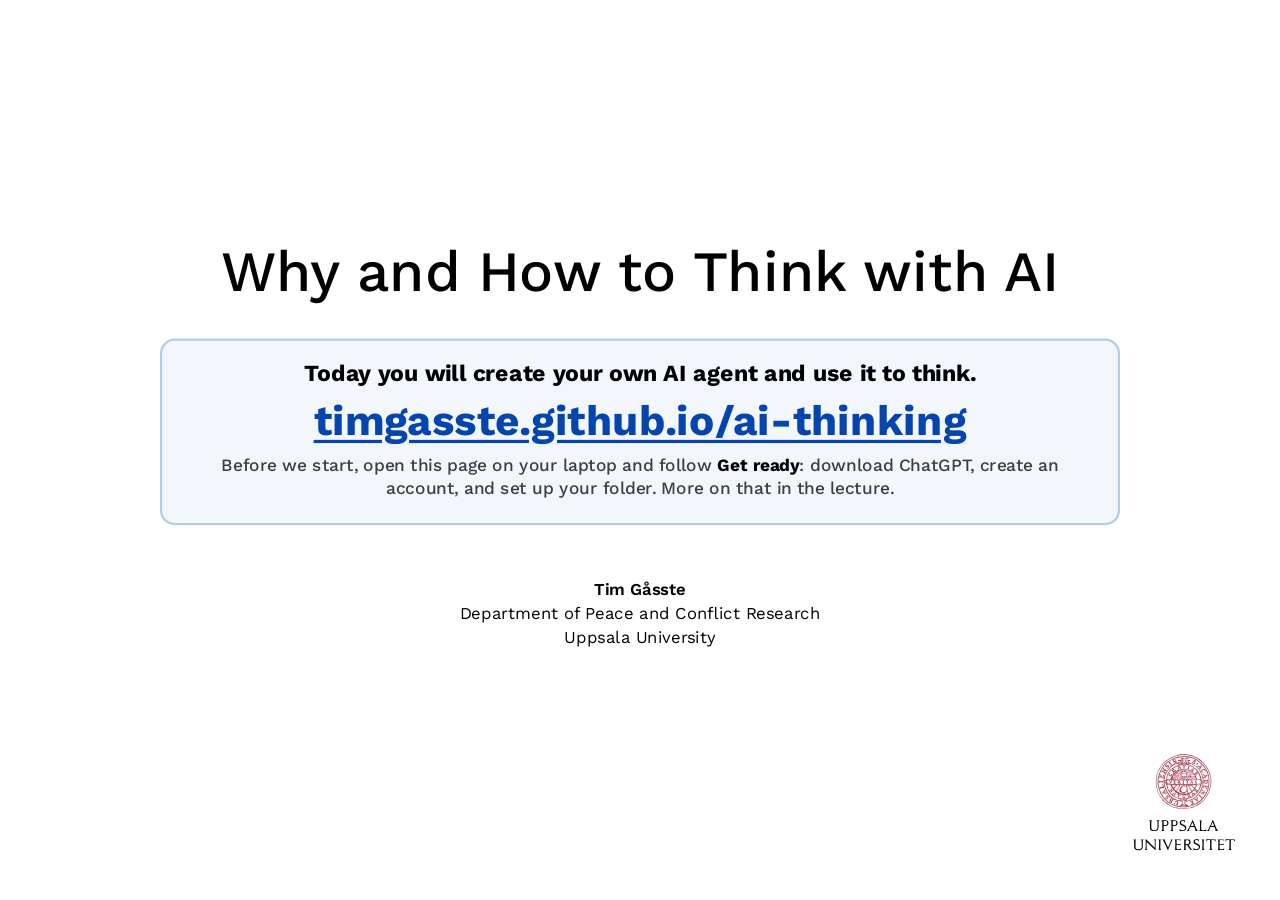
